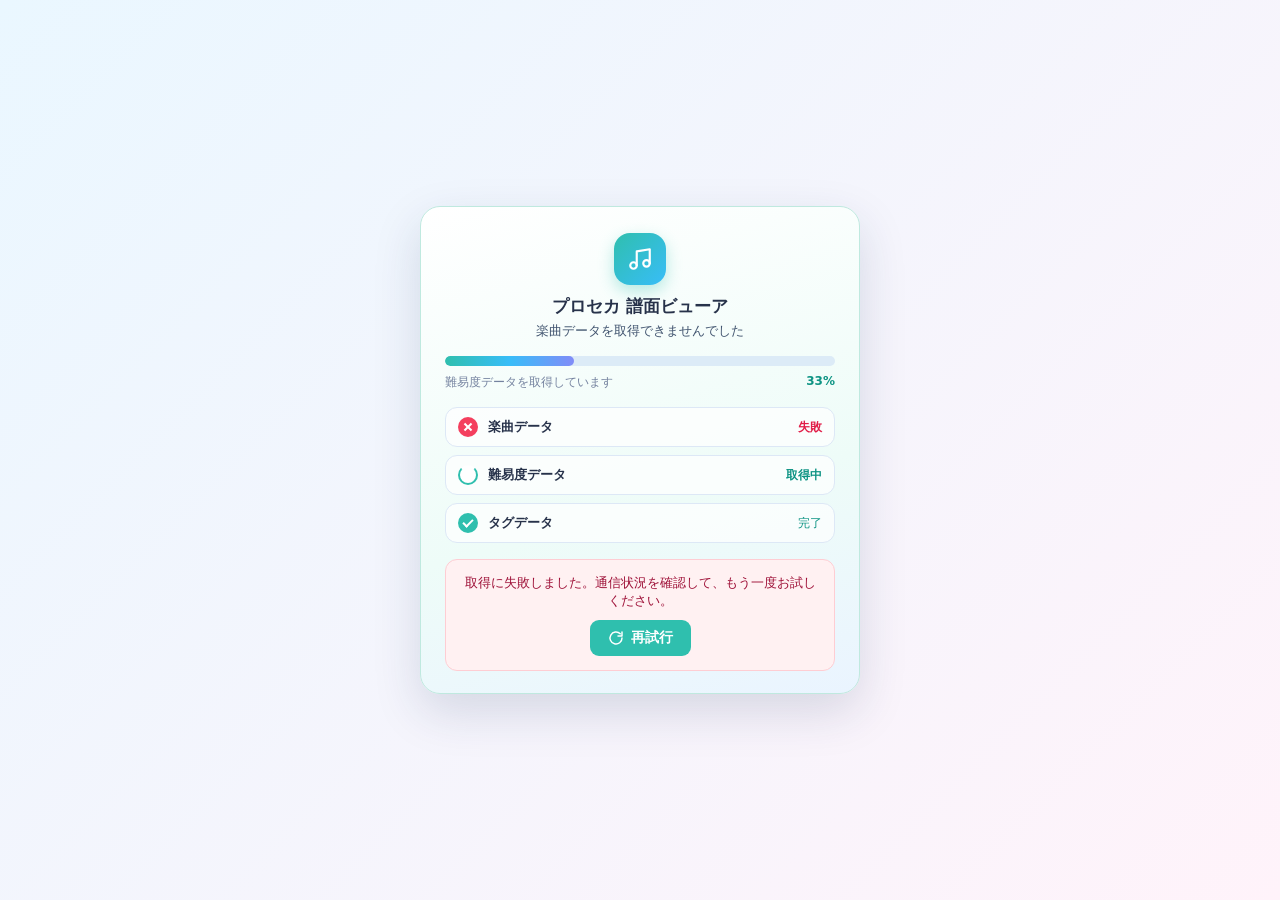
==== index.html @ 52a9a46f "自動計測に診断値表示と確認フェーズ連携・補正反転を追加" ====
<!DOCTYPE html>
<html lang="ja">
  <head>
    <meta charset="UTF-8" />
    <meta name="viewport" content="width=device-width, initial-scale=1.0" />
    <title>プロセカ 譜面ビューア</title>
    <style>
      :root{color-scheme:light;--ink:#27324a;--mut:#74829f;--acc:#2fbfae;--ln:#dde8f6;--bg2:#f4f8fd}
      *{box-sizing:border-box}[hidden]{display:none!important}
      body{margin:0;font:14px/1.5 system-ui,"Hiragino Sans","Noto Sans JP",Meiryo,sans-serif;color:var(--ink);background:linear-gradient(135deg,#eaf7ff,#fff3fa) fixed;min-height:100dvh}
      .top{position:sticky;top:0;z-index:20;display:flex;align-items:center;gap:10px;height:52px;padding:0 12px;background:#fff;border-bottom:3px solid var(--acc)}
      .top h1{font-size:17px;margin:0}
      button,.btn{cursor:pointer;border:0;border-radius:8px;padding:8px 14px;background:var(--acc);color:#fff;font:inherit;font-weight:700;text-decoration:none;display:inline-block}
      button.g,.btn.g{background:#e8f1fb;color:var(--ink)}
      :focus-visible{outline:3px solid #1b8f82;outline-offset:2px}
      #menu{width:40px;height:40px;padding:0;font-size:20px;display:inline-flex;align-items:center;justify-content:center}
      #navx{display:inline-flex;align-items:center;justify-content:center;padding:8px}
      #nav{position:fixed;inset:0 auto 0 0;z-index:40;width:240px;max-width:84vw;padding:10px;background:#fff;box-shadow:4px 0 24px #1a2f5a33;transform:translateX(-105%);transition:transform .2s}
      #nav.open{transform:none}
      #nav header{display:flex;justify-content:space-between;align-items:center;padding:2px 4px 10px;font-weight:700}
      #nav a{display:block;padding:12px 14px;border-radius:10px;color:var(--ink);text-decoration:none;font-weight:700}
      #nav a:hover{background:#eef6fb}#nav a[aria-current]{background:#e1f6f2;color:#13796d}
      #scrim{position:fixed;inset:0;z-index:35;background:#10203a55}
      @media(prefers-reduced-motion:reduce){#nav{transition:none}}
      main{max-width:1100px;margin:0 auto;padding:14px}
      .card{background:#fff;border:1px solid var(--ln);border-radius:12px;padding:14px;box-shadow:0 2px 8px #6aa0d014;margin-bottom:14px}
      h2{font-size:14px;margin:0 0 10px;color:#13796d}h3{margin:0 0 4px;font-size:17px}
      .mut,small{color:var(--mut);font-size:12px}
      input,select{width:100%;padding:8px 10px;border:1px solid var(--ln);border-radius:8px;font:inherit;background:#fbfdff;color:inherit}
      .hero{display:flex;gap:16px;flex-wrap:wrap}.hero>div,.info>div{min-width:0;flex:1 1 240px}
      .big{width:140px;height:140px;border-radius:14px;box-shadow:0 4px 14px #0003;flex:none;background:#eef}
      .jk{width:72px;height:72px;border-radius:10px;box-shadow:0 2px 8px #0002;flex:none;background:#eef}
      .info{display:flex;gap:12px;align-items:center}
      .dcs{display:flex;flex-wrap:wrap;gap:6px;margin:8px 0;align-items:center}
      .dc{display:inline-flex;gap:6px;align-items:baseline;border-radius:999px;padding:3px 12px;font-size:12px;font-weight:700;color:#fff;text-decoration:none}
      .dc small{color:#fffd}.dc.nt{background:#4b5b78}
      #stats{display:grid;grid-template-columns:repeat(3,1fr);gap:8px;margin-bottom:8px}
      #stats div{background:var(--bg2);border-radius:10px;padding:10px;text-align:center;color:var(--mut);font-size:12px}
      #stats b{display:block;font-size:19px;color:var(--ink)}
      #recent{display:grid;grid-template-columns:repeat(auto-fill,minmax(96px,1fr));gap:10px}
      .rc{display:flex;flex-direction:column;gap:2px;text-decoration:none;color:inherit}
      .rc img{width:100%;aspect-ratio:1;border-radius:10px;object-fit:cover;background:#eef}
      .rc b{font-size:12px;line-height:1.3;overflow:hidden;display:-webkit-box;-webkit-line-clamp:2;-webkit-box-orient:vertical}
      #s-list{display:flex;flex-direction:column;height:calc(100dvh - 52px - 28px);min-height:440px}
      .tb{display:grid;gap:8px;margin-bottom:6px}.tbr{display:flex;flex-wrap:nowrap;gap:6px;min-width:0}.tbr select{flex:1 1 0;min-width:0;padding:8px 6px;text-overflow:ellipsis}.tbr #unit{flex-grow:1.6}.tbr button{flex:none;white-space:nowrap;padding:8px 10px}@media(max-width:420px){.tbr{gap:4px}.tbr select,.tbr button{font-size:12px}.tbr select{padding:8px 3px 8px 6px}.tbr button{padding:8px 7px}.tbr #unit{flex-grow:1.25}}
      #list{position:relative;flex:1;min-height:0;overflow:auto;background:#fff;border:1px solid var(--ln);border-radius:12px}
      .it{position:absolute;left:0;right:0;height:68px;display:flex;gap:10px;align-items:center;padding:8px 10px;border-bottom:1px solid var(--ln);text-decoration:none;color:inherit}
      .it:hover{background:#e9f8f5}.it img{width:50px;height:50px;border-radius:8px;flex:none;background:#eef}
      .it span{min-width:0;flex:1}.it b,.it small{display:block;white-space:nowrap;overflow:hidden;text-overflow:ellipsis}
      .lb{font-style:normal;color:#fff;font-weight:700;border-radius:999px;padding:2px 10px;font-size:12px;flex:none}
      .pad{padding:16px}#vsp{position:relative}
      #dlist{display:grid;grid-template-columns:repeat(auto-fill,minmax(150px,1fr));gap:10px}
      .dbtn{display:flex;flex-direction:column;border-radius:12px;padding:12px 14px;color:#fff;text-decoration:none;background:var(--c)}
      .dbtn b{font-size:15px}.dbtn span{font-size:26px;font-weight:800;line-height:1.2}.dbtn small{color:#fffd}
      .cbar{display:flex;flex-wrap:wrap;gap:8px 12px;align-items:center;margin:10px 0}
      #s-chart{display:flex;flex-direction:column;height:calc(100dvh - 80px);min-height:560px}#s-chart>.card{flex:none}#s-chart>#bk{align-self:flex-start;flex:none}#chart{flex:1;min-height:260px;overflow:auto;background:#111827;border-radius:12px;color:#c4d2e4}
      .msg{padding:30px}#chart img.sv{display:block;height:auto}
      #p-settings h2{font-size:16px;margin:0 0 14px}
      #p-settings h3{font-size:13px;margin:20px 0 14px;padding-bottom:6px;border-bottom:1px solid var(--ln)}
      #p-settings h2+h3,#p-settings .psg h3{margin-top:0}
      #p-settings p.mut{margin:8px 0 0}
      .fld{margin-bottom:12px;padding:12px;background:#f8fbff;border:1.5px solid #b9d2ee;border-radius:12px;box-shadow:0 1px 4px #6aa0d014}.fld label{display:flex;justify-content:space-between;align-items:center;gap:12px;font-weight:700;margin-bottom:6px}
      #p-settings .fld:not(.sw)>label{padding-bottom:8px;margin-bottom:10px;border-bottom:1px solid #d7e5f4}
      .fld label b{flex:none;min-width:3.6em;padding:1px 10px;border-radius:999px;background:var(--bg2);color:#13796d;text-align:center;font-variant-numeric:tabular-nums;white-space:nowrap}
      .fld input[type=range]{-webkit-appearance:none;appearance:none;padding:0;height:26px;border:0;background:transparent;--p:50%}
      .fld input[type=range]::-webkit-slider-runnable-track{height:6px;border-radius:3px;background:linear-gradient(90deg,var(--acc) var(--p),var(--ln) var(--p))}
      .fld input[type=range]::-moz-range-track{height:6px;border-radius:3px;background:var(--ln)}
      .fld input[type=range]::-moz-range-progress{height:6px;border-radius:3px;background:var(--acc)}
      .fld input[type=range]::-webkit-slider-thumb{-webkit-appearance:none;width:20px;height:20px;margin-top:-7px;border-radius:50%;background:var(--acc);border:2px solid #fff;box-shadow:0 1px 4px #0004}
      .fld input[type=range]::-moz-range-thumb{width:16px;height:16px;border-radius:50%;background:var(--acc);border:2px solid #fff;box-shadow:0 1px 4px #0004}
      .fld .mut{margin-top:4px}
      .tag{margin-left:8px;padding:1px 8px;border-radius:999px;background:#e1f6f2;color:#13796d;font-size:11px;font-style:normal;font-weight:700;white-space:nowrap}
      .fld.sw{padding:12px;background:#eef6fd;border-radius:12px}.fld.sw label{margin:0;cursor:pointer}
      .fld input[type=checkbox]{appearance:none;-webkit-appearance:none;flex:none;position:relative;width:44px;height:26px;margin:0;padding:0;border:0;border-radius:999px;background:#c3d0e4;cursor:pointer;transition:background .15s}
      .fld input[type=checkbox]::after{content:"";position:absolute;top:3px;left:3px;width:20px;height:20px;border-radius:50%;background:#fff;box-shadow:0 1px 3px #0003;transition:transform .15s}
      .fld input[type=checkbox]:checked{background:var(--acc)}.fld input[type=checkbox]:checked::after{transform:translateX(18px)}
      @media(prefers-reduced-motion:reduce){.fld input[type=checkbox],.fld input[type=checkbox]::after{transition:none}}
      #pv{overflow:auto;max-height:68vh;background:#111827;border-radius:10px}
      #pv svg{display:block;margin:0 auto;max-width:100%;height:auto}
      .psg{display:grid;grid-template-columns:repeat(auto-fit,minmax(min(100%,320px),1fr));gap:4px 28px;align-items:start}
      .psg>div{min-width:0}
      #st{position:fixed;left:50%;bottom:14px;transform:translateX(-50%);z-index:50;max-width:92vw;background:#27324aee;color:#fff;border-radius:10px;padding:8px 14px;font-size:12px}
            .lg{display:grid;grid-template-columns:repeat(auto-fill,minmax(min(100%,232px),1fr));gap:8px}
            .lgp{display:grid;grid-template-columns:repeat(auto-fit,minmax(96px,1fr));gap:4px 6px;padding:6px 8px;background:#f4f8fd;border:1px solid var(--ln);border-radius:10px}
            .lgc{display:flex;flex-direction:column;align-items:center;gap:3px;min-width:0;text-align:center}
            .lgv{display:flex;align-items:center;justify-content:center;width:64px;height:52px;flex:none}
            .lgv svg{display:block;overflow:visible}
            .lgn{font-size:10px;line-height:1.3;color:var(--ink);word-break:keep-all;overflow-wrap:anywhere}
      .msg:has(>.pgs){display:grid;place-items:center;min-height:100%;background:radial-gradient(60% 50% at 50% 45%,#2fbfae1f,transparent 70%)}
      .pgs{--v:0%;width:min(100%,430px);padding:22px 22px 18px;border-radius:20px;text-align:left;color:#27324a;background:linear-gradient(165deg,#ffffff,#eefcf8 55%,#eaf4ff);border:1px solid #bfe9df;box-shadow:0 18px 48px #1a2f5a26,inset 0 1px 0 #fff}
      .pgh{display:flex;align-items:flex-end;justify-content:space-between;gap:12px;margin-bottom:12px}
      .pgp{font-size:38px;font-weight:800;line-height:1;letter-spacing:-.02em;font-variant-numeric:tabular-nums;color:#27324a}.pgp small{margin-left:2px;font-size:15px;color:#0e9484}
      .pgn{padding:3px 11px;border-radius:999px;background:#d9f7ef;color:#0b6e60;font-size:12px;font-weight:700;white-space:nowrap}
      .pgb{position:relative;height:10px;border-radius:99px;background:#dcebf7;overflow:hidden}
      .pgb i{position:absolute;inset:0 auto 0 0;width:var(--v);border-radius:inherit;overflow:hidden;background:linear-gradient(90deg,#2fbfae,#38bdf8 55%,#818cf8);transition:width .7s cubic-bezier(.22,1,.36,1)}
      .pgb i::after{content:"";position:absolute;inset:0;background:linear-gradient(100deg,transparent 30%,#ffffff80 50%,transparent 70%);transform:translateX(-100%);animation:pgsh 1.6s ease-in-out infinite}
      .pgs ol{display:grid;grid-template-columns:repeat(4,1fr);margin:18px 0 0;padding:0;list-style:none}
      .pgs li{position:relative;display:flex;flex-direction:column;align-items:center;gap:6px;font-size:11px;color:#8aa0bd;transition:color .3s;text-align:center}
      .pgs li::before{content:"";position:absolute;top:9px;right:50%;width:100%;height:2px;background:#d5e5f5;transition:background .4s}.pgs li:first-child::before{display:none}
      .pgs li span{position:relative;z-index:1;width:20px;height:20px;border-radius:50%;background:#fff;border:2px solid #c3d6ec;transition:background .3s,border-color .3s}
      .pgs li.ok{color:#0b6e60}.pgs li.ok::before,.pgs li.on::before{background:#2fbfae}.pgs li.ok span{background:#2fbfae;border-color:#2fbfae}
      .pgs li.ok span::after{content:"";position:absolute;left:5px;top:2px;width:4px;height:8px;border:solid #fff;border-width:0 2px 2px 0;transform:rotate(45deg)}
      .pgs li.on{color:#27324a;font-weight:700}.pgs li.on span{border-color:#2fbfae;border-top-color:transparent;animation:pgspin .8s linear infinite}
      .pgs li.ng{color:#e11d48;font-weight:700}.pgs li.ng span{border-color:#f43f5e;background:#f43f5e;animation:none}
      .pgs li.ng span::after{content:"";position:absolute;left:7px;top:3px;width:2px;height:10px;background:#fff;transform:rotate(45deg)}
      .pgs li.ng span::before{content:"";position:absolute;left:7px;top:3px;width:2px;height:10px;background:#fff;transform:rotate(-45deg)}
      .pgt{margin:14px 0 0;min-height:2.9em;font-size:13px;line-height:1.5;color:#41546f}
      .pgfoot{display:flex;justify-content:space-between;gap:10px;margin-top:6px;font-size:11px;color:#74829f;font-variant-numeric:tabular-nums}
      .pgr{display:flex;gap:8px;margin-top:12px}
      .pgr button{display:inline-flex;align-items:center;gap:7px}
      .pgs.err{border-color:#fecdd3;background:linear-gradient(165deg,#ffffff,#fff1f2 60%,#ffe4e6)}
      .pgs.err .pgn{background:#ffe4e6;color:#9f1239}
      .pgs.err .pgb i{background:linear-gradient(90deg,#fb7185,#f43f5e)}
      @keyframes pgsh{to{transform:translateX(100%)}}@keyframes pgspin{to{transform:rotate(360deg)}}
      @media(prefers-reduced-motion:reduce){.pgb i,.pgs li,.pgs li span,.pgs li::before{transition:none}.pgb i::after,.pgs li.on span{animation:none}}
      .kc-t .fld{margin-bottom:8px}
      .kc-act{display:flex;flex-wrap:wrap;gap:8px;margin:4px 0 0}
      button.kc-danger{background:#fde8ee;color:#b0213f}
      .kc-box{margin:14px 0 0;padding:14px;border:1px solid var(--ln);border-radius:12px;background:var(--bg2)}
      .kc-hd{display:flex;justify-content:space-between;align-items:flex-end;gap:12px;margin-bottom:10px}
      .kc-pc{font-size:32px;font-weight:800;line-height:1;font-variant-numeric:tabular-nums;color:#13796d}.kc-pc small{font-size:14px;color:var(--mut)}
      .kc-tx{font-size:12px;color:var(--mut);overflow-wrap:anywhere}
      .kc-bar{--v:0%;position:relative;height:10px;border-radius:99px;background:var(--ln);overflow:hidden}
      .kc-bar i{position:absolute;inset:0 auto 0 0;width:var(--v);border-radius:inherit;background:linear-gradient(90deg,var(--acc),#5eead4);transition:width .25s;overflow:hidden}
      .kc-bar.run i::after{content:"";position:absolute;inset:0;background:linear-gradient(100deg,transparent 30%,#fffa 50%,transparent 70%);transform:translateX(-100%);animation:kcsh 1.4s ease-in-out infinite}
      .kc-bar.del i{background:linear-gradient(90deg,#ec4264,#f59bb0)}
      .kc-rows{display:grid;gap:8px;margin:14px 0 8px}
      .kc-row{display:grid;grid-template-columns:8em 1fr 9em;gap:10px;align-items:center;font-size:12px}
      .kc-row .kc-bar{height:6px}.kc-row b{font-variant-numeric:tabular-nums;text-align:right;font-weight:700}
      .kc-us{display:flex;height:12px;border-radius:99px;overflow:hidden;background:var(--ln);margin:10px 0 12px}.kc-us i{display:block;height:100%}
      .kc-dot{display:inline-block;width:10px;height:10px;border-radius:50%;margin-right:6px}
      #kcSk{margin-top:8px;font-size:12px}#kcSk ul{margin:6px 0 0;padding-left:18px;max-height:160px;overflow:auto}
      .kc-top{position:fixed;top:52px;left:0;right:0;z-index:21;height:3px;pointer-events:none;background:#2fbfae26}.kc-top i{display:block;height:100%;width:var(--v,0%);background:linear-gradient(90deg,var(--acc),#8ab4ff);transition:width .25s}.kc-top.del i{background:#ec4264}
      @keyframes kcsh{to{transform:translateX(100%)}}
      @media(prefers-reduced-motion:reduce){.kc-bar i,.kc-top i{transition:none}.kc-bar.run i::after{animation:none}}
      @media(max-width:480px){.kc-row{grid-template-columns:6.5em 1fr 7.5em}}
    </style>
  </head>
  <body>
    <div id="ldOv" role="status" aria-label="読み込み中">
      <div class="ldCard">
        <div class="ldIco" aria-hidden="true"><svg viewBox="0 0 24 24" width="26" height="26" fill="none" stroke="currentColor" stroke-width="2" stroke-linecap="round" stroke-linejoin="round"><path d="M9 18V5l12-2v13"/><circle cx="6" cy="18" r="3"/><circle cx="18" cy="16" r="3"/></svg></div>
        <div class="ldTitle">プロセカ 譜面ビューア</div>
        <div class="ldMsg">楽曲データを読み込んでいます</div>
        <div class="ldBarWrap"><i id="ldBar"></i></div>
        <div class="ldSub"><span id="ldLab">準備しています</span><span id="ldPct">0%</span></div>
        <ul class="ldSteps">
          <li data-k="楽曲データ"><span class="ldSt" aria-hidden="true"></span><span class="ldNm">楽曲データ</span><span class="ldTx">待機中</span></li>
          <li data-k="難易度データ"><span class="ldSt" aria-hidden="true"></span><span class="ldNm">難易度データ</span><span class="ldTx">待機中</span></li>
          <li data-k="タグデータ"><span class="ldSt" aria-hidden="true"></span><span class="ldNm">タグデータ</span><span class="ldTx">待機中</span></li>
        </ul>
        <div class="ldErr" id="ldErr" hidden>
          <p class="ldErrTx">取得に失敗しました。通信状況を確認して、もう一度お試しください。</p>
          <button id="ldRetry" type="button"><svg viewBox="0 0 24 24" width="16" height="16" fill="none" stroke="currentColor" stroke-width="2.2" stroke-linecap="round" stroke-linejoin="round" aria-hidden="true"><path d="M21 12a9 9 0 1 1-2.64-6.36"/><path d="M21 3v6h-6"/></svg>再試行</button>
        </div>
      </div>
    </div>
    <style>
      #ldOv{position:fixed;inset:0;z-index:300;background:linear-gradient(135deg,#eaf7ff,#fff3fa);color:#27324a;display:flex;align-items:center;justify-content:center;font:14px system-ui,"Hiragino Sans","Noto Sans JP",sans-serif;padding:16px}
      #ldOv[hidden]{display:none}
      #ldOv .ldCard{width:min(440px,94vw);background:linear-gradient(165deg,#ffffff,#eefcf8 60%,#eaf4ff);border:1px solid #bfe9df;border-radius:20px;box-shadow:0 18px 48px #1a2f5a26;padding:26px 24px 22px;text-align:center}
      #ldOv .ldIco{width:52px;height:52px;margin:0 auto 10px;border-radius:16px;background:linear-gradient(135deg,#2fbfae,#38bdf8);color:#fff;display:flex;align-items:center;justify-content:center;box-shadow:0 6px 16px #2fbfae55}
      #ldOv .ldTitle{font-size:17px;font-weight:800;margin-bottom:4px}
      #ldOv .ldMsg{font-size:13px;color:#41546f;margin-bottom:16px}
      #ldOv .ldBarWrap{height:10px;border-radius:999px;background:#dcebf7;overflow:hidden}
      #ldOv .ldBarWrap i{display:block;height:100%;width:0%;border-radius:999px;background:linear-gradient(90deg,#2fbfae,#38bdf8,#818cf8);transition:width .35s ease}
      #ldOv .ldSub{display:flex;justify-content:space-between;gap:10px;margin-top:8px;font-size:12px;color:#74829f;font-variant-numeric:tabular-nums}
      #ldOv .ldSub #ldPct{font-weight:800;color:#0e9484}
      #ldOv .ldSteps{list-style:none;margin:16px 0 0;padding:0;text-align:left;display:grid;gap:8px}
      #ldOv .ldSteps li{display:flex;align-items:center;gap:10px;padding:9px 12px;border:1px solid #dde8f6;border-radius:12px;background:#ffffffb3;font-size:13px}
      #ldOv .ldSt{flex:none;width:20px;height:20px;border-radius:50%;border:2px solid #c3d6ec;background:#fff;position:relative}
      #ldOv li.on .ldSt{border-color:#2fbfae;border-top-color:transparent;animation:ldSpin .8s linear infinite}
      #ldOv li.ok .ldSt{border-color:#2fbfae;background:#2fbfae}
      #ldOv li.ok .ldSt::after{content:"";position:absolute;left:5px;top:2px;width:4px;height:8px;border:solid #fff;border-width:0 2px 2px 0;transform:rotate(45deg)}
      #ldOv li.ng .ldSt{border-color:#f43f5e;background:#f43f5e}
      #ldOv li.ng .ldSt::after{content:"";position:absolute;left:7px;top:3px;width:2px;height:10px;background:#fff;transform:rotate(45deg)}
      #ldOv li.ng .ldSt::before{content:"";position:absolute;left:7px;top:3px;width:2px;height:10px;background:#fff;transform:rotate(-45deg)}
      #ldOv .ldNm{font-weight:700}
      #ldOv .ldTx{margin-left:auto;font-size:12px;color:#74829f;white-space:nowrap}
      #ldOv li.on .ldTx{color:#0e9484;font-weight:700}
      #ldOv li.ok .ldTx{color:#0e9484}
      #ldOv li.ng .ldTx{color:#e11d48;font-weight:700}
      #ldOv .ldErr{margin-top:16px;padding:14px;border:1px solid #fecdd3;border-radius:12px;background:#fff1f2}
      #ldOv .ldErrTx{margin:0 0 10px;font-size:13px;color:#9f1239}
      #ldOv #ldRetry{display:inline-flex;align-items:center;gap:7px;border:0;border-radius:9px;padding:9px 18px;background:#2fbfae;color:#fff;font:inherit;font-weight:800;cursor:pointer}
      #ldOv #ldRetry:hover{filter:brightness(1.07)}
      @keyframes ldSpin{to{transform:rotate(360deg)}}
      @media(prefers-reduced-motion:reduce){#ldOv li.on .ldSt{animation:none}#ldOv .ldBarWrap i{transition:none}}
      body.ld main,body.ld header.top,body.ld #nav,body.ld #scrim{visibility:hidden}
    </style>
    <script>
      document.body.classList.add('ld');
      window.__ldN=0;window.__ldT=3;
      window.__ldRow=function(k){var li=document.querySelector('#ldOv .ldSteps li[data-k="'+k+'"]');return li};
      window.__ldSet=function(k,cls,tx){var li=window.__ldRow(k);if(!li)return;li.className=cls;var t=li.querySelector('.ldTx');if(t)t.textContent=tx};
      window.__ldStep=function(lab){window.__ldN=Math.min(window.__ldT,window.__ldN+1);var p=Math.round(window.__ldN/window.__ldT*100);var b=document.getElementById('ldBar'),t=document.getElementById('ldPct'),l=document.getElementById('ldLab');if(t){var from=window.__ldDP||0;if(window.__ldAF)cancelAnimationFrame(window.__ldAF);var t0=performance.now();var animLd=function(now){var k=Math.min(1,(now-t0)/550),v=Math.round(from+(p-from)*(1-Math.pow(1-k,3)));window.__ldDP=v;if(b)b.style.width=v+'%';t.textContent=v+'%';if(k<1)window.__ldAF=requestAnimationFrame(animLd)};window.__ldAF=requestAnimationFrame(animLd);}if(lab){window.__ldSet(lab,'ok','完了');if(l)l.textContent=lab+'を取得しました'}var ks=['楽曲データ','難易度データ','タグデータ'];for(var i=0;i<ks.length;i++){var li=window.__ldRow(ks[i]);if(li&&!li.className){window.__ldSet(ks[i],'on','取得中');if(l)l.textContent=ks[i]+'を取得しています';break}}};
      window.__ldDone=function(){var o=document.getElementById('ldOv');if(o)o.hidden=true;document.body.classList.remove('ld');};
      window.__ldFail=function(){var ks=['楽曲データ','難易度データ','タグデータ'];for(var i=0;i<ks.length;i++){var li=window.__ldRow(ks[i]);if(li&&li.className==='on')window.__ldSet(ks[i],'ng','失敗');else if(li&&!li.className)window.__ldSet(ks[i],'','未取得')}var l=document.getElementById('ldLab');if(l)l.textContent='取得に失敗しました';var m=document.querySelector('#ldOv .ldMsg');if(m)m.textContent='楽曲データを取得できませんでした';var e=document.getElementById('ldErr');if(e)e.hidden=false;var r=document.getElementById('ldRetry');if(r)r.onclick=function(){location.reload()};};
      window.__ldSet('楽曲データ','on','取得中');
    </script>
    <header class="top">
      <button id="menu" aria-label="メニューを開く" aria-expanded="false" aria-controls="nav"><svg viewBox="0 0 24 24" width="22" height="22" fill="none" stroke="currentColor" stroke-width="2.4" stroke-linecap="round" aria-hidden="true"><path d="M4 7h16"/><path d="M4 12h16"/><path d="M4 17h16"/></svg></button>
      <h1 id="ttl">ホーム</h1>
    </header>
    <div id="scrim" hidden=""></div>
    <div id="kcTop" class="kc-top" hidden><i></i></div>
    <nav id="nav" aria-label="メインメニュー" inert="">
      <header>
        <span style="display:inline-flex;align-items:center;gap:7px"><svg viewBox="0 0 24 24" width="18" height="18" fill="none" stroke="#2fbfae" stroke-width="2" stroke-linecap="round" stroke-linejoin="round" aria-hidden="true"><path d="M9 18V5l12-2v13"/><circle cx="6" cy="18" r="3"/><circle cx="18" cy="16" r="3"/></svg>プロセカ 譜面ビューア</span>
        <button id="navx" class="g" aria-label="メニューを閉じる"><svg viewBox="0 0 24 24" width="18" height="18" fill="none" stroke="currentColor" stroke-width="2.4" stroke-linecap="round" aria-hidden="true"><path d="M6 6l12 12"/><path d="M18 6L6 18"/></svg></button>
      </header>
      <a href="#home" data-p="home">ホーム</a>
      <a href="#songs" data-p="songs">曲を探す</a>
      <a href="#settings" data-p="settings">設定</a>
    </nav>
    <main>
      <section id="p-home" class="pg">
        <div class="card">
          <h2>最新の曲</h2>
          <div class="hero" id="latest"><span class="mut">楽曲データを読み込み中…</span></div>
        </div>
        <div class="card">
          <h2>新着曲</h2>
          <div id="recent"></div>
        </div>
        <div class="card">
          <h2>ノーツの見た目</h2>
          <div id="legend"></div>
        </div>
        <div class="card">
          <h2>データ概要</h2>
          <div id="stats"></div>
          <p class="mut" style="margin:0">
            楽曲・譜面データは公開データ（sekai-master-db-diff /
            sekai.best）から取得します。ノーツ間隔や透明度、譜面再生の速度や音量などは「設定」で変更できます。
          </p>
        </div>
      </section>
      <section id="p-songs" class="pg" hidden="">
        <div id="s-list">
          <div class="tb">
            <input
              id="q"
              type="search"
              placeholder="曲名・作詞・作曲・編曲・ID で検索"
              aria-label="曲を検索"
              style="grid-column:1/-1"
            />
            <div class="tbr">
              <select id="unit" aria-label="ユニット"></select>
              <select id="sort" aria-label="並び替え">
                <option value="date">公開日時順</option>
                <option value="level">レベル順</option>
              </select>
              <select id="dsel" aria-label="レベル順の難易度" hidden=""></select>
              <button id="ord" class="g"></button>
            </div>
          </div>
          <div class="mut" id="cnt" style="margin-bottom:4px"></div>
          <div id="list" tabindex="0" aria-label="曲の一覧">
            <p id="vmsg" class="mut pad">楽曲データを読み込み中…</p>
            <div id="vsp"></div>
          </div>
        </div>
        <div id="s-diff" hidden="">
          <a class="btn g" href="#songs">‹ 曲を探すに戻る</a>
          <div class="card" style="margin-top:12px"><div class="hero" id="dinfo"></div></div>
          <div class="card">
            <h2>難易度を選ぶ</h2>
            <div id="dlist"></div>
          </div>
        </div>
        <div id="s-chart" hidden="">
          <a class="btn g" id="bk" href="#songs">‹ 難易度選択に戻る</a>
          <div class="card" style="margin-top:12px">
            <div class="info" id="cinfo"></div>
            <div class="cbar">
              <button id="goR">拡大表示</button>
              <button id="goP">譜面再生</button>
              <button id="dlSvg" class="g">SVGで保存</button>
              <button id="dlPng" class="g">PNGで保存</button>
            </div>
          </div>
          <div id="chart"></div>
        </div>
      </section>
      <section id="p-settings" class="pg" hidden="">
        <div class="card">
          <h2>表示の設定</h2>
          <div class="psg">
            <div>
              <h3>譜面の並べ方</h3>
              <div class="fld">
                <label for="zm">
                  <span>ノーツ間隔（px/拍）</span>
                  <b id="zv"></b>
                </label>
                <input id="zm" type="range" min="16" max="400" />
              </div>
              <div class="fld">
                <label for="bpc"><span>1行あたりの小節数</span></label>
                <select id="bpc"></select>
                <div class="mut" id="bpn"></div>
              </div>
            </div>
            <div>
              <h3>ノーツの見た目</h3>
              <div class="fld">
                <label for="slOpacity">
                  <span>
                    スライドノーツの透明度
                    <em class="tag">再生にも反映</em>
                  </span>
                  <b id="slv"></b>
                </label>
                <input id="slOpacity" type="range" min="0" max="100" />
              </div>
              <div class="fld">
                <label for="gdOpacity">
                  <span>
                    ガイドノーツの透明度
                    <em class="tag">再生にも反映</em>
                  </span>
                  <b id="gdv"></b>
                </label>
                <input id="gdOpacity" type="range" min="0" max="100" />
              </div>
              <div class="fld sw">
                <label>
                  <span>
                    ミラー（左右反転）
                    <em class="tag">再生にも反映</em>
                  </span>
                  <input id="mirror" type="checkbox" />
                </label>
              </div>
            </div>
          </div>
          <button id="rst" class="g">初期設定に戻す</button>
          <p class="mut">
            変更は自動で保存され、譜面・拡大表示・譜面再生に反映されます。拡大表示や再生画面で変えた内容も、ここに反映されます。
          </p>
        </div>
        <div class="card">
          <h2>プレビュー（スライドノーツ・ガイドノーツ）</h2>
          <div id="pv"></div>
          <p class="mut">
            実際の譜面と同じ描画です。ノーツ間隔や小節数の設定にかかわらず、最小のノーツ間隔で1小節だけ表示します。透明度・ミラーの変更はすぐに反映されます。
          </p>
        </div>
        <div class="card pset">
          <h2>譜面再生の設定</h2>
          <div class="psg">
            <div>
              <h3>再生と音声</h3>
              <div class="fld">
                <label for="plRate">
                  <span>再生速度</span>
                  <b id="plRateV"></b>
                </label>
                <input id="plRate" type="range" min="0.25" max="1" step="0.01" />
              </div>
              <div class="fld">
                <label for="plRk"><span>再生速度を変えたとき</span></label>
                <select id="plRk">
                  <option value="all">全体が変化（ノーツ速度も変わる）</option>
                  <option value="keep">ノーツ速度はそのまま</option>
                </select>
              </div>
              <div class="fld">
                <label for="plDv"><span>デフォルトボーカル</span></label>
                <select id="plDv">
                  <option value="sekai">セカイバージョン</option>
                  <option value="virtual_singer">バーチャルシンガーバージョン</option>
                </select>
                <div class="mut">
                  譜面再生を開いたときに選ばれるボーカルです。選んだバージョンがない曲では、もう一方のバージョンを使います。
                </div>
              </div>
              <div class="fld">
                <label for="plVol">
                  <span>音量</span>
                  <b id="plVolV"></b>
                </label>
                <input id="plVol" type="range" min="0" max="100" />
              </div>
              <div class="fld">
                <label for="plAo">
                  <span>音源のタイミング補正</span>
                  <b id="plAoV"></b>
                </label>
                <input id="plAo" type="range" min="-3" max="3" step="0.01" />
                <div class="mut">＋で音が早く、−で遅くなります</div>
              </div>
            </div>
            <div>
              <h3>ノーツの見え方</h3>
              <div class="fld">
                <label for="plSpd">
                  <span>ノーツ速度</span>
                  <b id="plSpdV"></b>
                </label>
                <input id="plSpd" type="range" min="1" max="12" step="0.01" />
              </div>
              <div class="fld">
                <label for="plAp">
                  <span>ノーツ表示開始位置（レーン奥から）</span>
                  <b id="plApV"></b>
                </label>
                <input id="plAp" type="range" min="0" max="100" step="1" />
                <div class="mut">
                  画面上のレーンの縦方向で、奥から何%の位置からノーツを表示するかを指定します（0%＝最奥から表示、30%＝奥から30%の位置から表示）。3D上の距離の割合ではなく、画面に映るレーンの長さに対する割合です。
                </div>
              </div>
              <div class="fld sw">
                <label>
                  <span>ソフランなし（速度変化を無効にする）</span>
                  <input id="plSf" type="checkbox" />
                </label>
              </div>
            </div>
          </div>
          <button id="plRst" class="g">再生設定を初期設定に戻す</button>
          <p class="mut">変更は自動で保存され、次に開く譜面再生から反映されます（再生画面の「表示設定」と共通）。</p>
          <p class="mut">スライド／ガイドノーツの透明度とミラーは、上の「表示の設定」で変更します。</p>
          <p class="mut">
            再生画面でボーカルを切り替えても、その譜面を開いている間だけの変更です（デフォルトボーカルは変わりません）。
          </p>
        </div>
        <div class="card" id="kc">
          <h2>オフライン用キャッシュ</h2>
          <div class="psg">
            <div class="kc-t">
              <h3>保存するデータ</h3>
              <div class="fld sw"><label><span>ジャケット画像</span><input id="kcC-jacket" type="checkbox" /></label></div>
              <div class="fld sw"><label><span>譜面データ</span><input id="kcC-chart" type="checkbox" /></label></div>
              <div class="fld sw"><label><span>音源</span><input id="kcC-audio" type="checkbox" /></label></div>
              <p class="mut">音源は1曲あたりの容量が大きく、全曲を保存すると数GBになることがあります。10〜15秒以上データが届かない項目はタイムアウトとしてスキップし、残りの保存を続けます。</p>
            </div>
            <div class="kc-t">
              <h3>自動更新</h3>
              <div class="fld sw"><label><span>新しい曲を自動で保存</span><input id="kcAuto" type="checkbox" /></label></div>
              <p class="mut">オンにすると、ページを開いたときに新しく公開された曲を、左で選んだデータの分だけ自動で保存します。オンにする前から公開されていた曲は「一括保存」で保存してください。</p>
            </div>
          </div>
          <div class="kc-act">
            <button id="kcGo">未保存のデータを一括保存</button>
            <button id="kcStop" class="g" hidden>中止</button>
            <button id="kcRetry" class="g" hidden>スキップした項目を再試行</button>
            <button id="kcDel" class="kc-danger">キャッシュを完全削除</button>
          </div>
          <div class="kc-box" id="kcP" hidden>
            <div class="kc-hd">
              <div class="kc-pc"><span id="kcPc">0</span><small>%</small></div>
              <div class="kc-tx" id="kcTx" style="text-align:right"></div>
            </div>
            <div class="kc-bar run" id="kcBar" role="progressbar" aria-label="全体の進捗" aria-valuemin="0" aria-valuemax="100" aria-valuenow="0"><i></i></div>
            <div class="kc-rows" id="kcCats"></div>
            <div class="kc-tx" id="kcCur"></div>
            <details id="kcSk" hidden><summary></summary><ul></ul></details>
          </div>
          <div class="kc-box">
            <h3 style="margin-bottom:6px">使用容量</h3>
            <div id="kcUb"><span class="mut">計算中…</span></div>
          </div>
          <p class="mut" id="kcMsg" role="status"></p>
        </div>
      </section>
    </main>
    <div id="st" role="status" hidden=""></div>
    <script>
            'use strict';
            const $=s=>document.querySelector(s),esc=s=>String(s).replace(/[&<>"]/g,c=>({'&':'&amp;','<':'&lt;','>':'&gt;','"':'&quot;'}[c]));
            const MASTER='https://sekai-world.github.io/sekai-master-db-diff/',DIFFS=['easy','normal','hard','expert','master','append'];
            const DCOL={easy:'#4fc95b',normal:'#34a9ee',hard:'#f09a1a',expert:'#ec4264',master:'#a94fe0',append:'#ee6fbd'};
            const pad=(n,l)=>String(n).padStart(l,'0');
            const jacket=m=>{const a=m.assetbundleName||'jacket_s_'+pad(m.id,3);return`https://storage.sekai.best/sekai-jp-assets/music/jacket/${a}/${a}.webp`};
            /* ---------- Chart source resolution ----------
               sekai-music-charts は完成SVGを配信し、元データは _01_rip/*.txt。
               _01 のasset3配信も旧ミラーとして順に試す。
            */
            const id4=i=>pad(i,4);
            const susGroups=(id,d)=>[
              [`https://storage.sekai.best/sekai-jp-assets/music/music_score/${id4(id)}_01_rip/${d}.txt`],
              [
                `https://storage.sekai.best/sekai-jp-assets/music/music_score/${id4(id)}_01_rip/${d}.sus`,
                `https://storage.sekai.best/sekai-jp-assets/music/music_score/${id4(id)}_01/${d}.txt`,
                `https://storage.sekai.best/sekai-jp-assets/music/music_score/${id4(id)}_01/${d}.sus`,
                `https://asset3.pjsekai.moe/music/music_score/${id4(id)}_01/${d}.txt`,
                `https://asset3.pjsekai.moe/music/music_score/${id4(id)}_01/${d}.sus`,
                `https://asset3.pjsekai.moe/music/music_score/${id4(id)}_01/${d}`
              ]
            ];
            const susURLs=(id,d)=>susGroups(id,d).flat();
            const svgURLs=(id,d)=>[
              `https://storage.sekai.best/sekai-music-charts/jp/${id4(id)}/${d}.svg`,
              `https://asset3.pjsekai.moe/music/music_score/${id4(id)}_01/${d}.svg`
            ];
            const svgURL=(id,d)=>svgURLs(id,d)[0];
            const isSVG=u=>/\.svg(?:[?#].*)?$/i.test(u);
            const stripBOM=t=>String(t??'').replace(/^\uFEFF/,'');
            const isSUS=t=>{
              const x=stripBOM(t).replace(/\r/g,'');
              return !/^\s*</.test(x)&&/^#(?:BPM[0-9A-Z]{2}|\d{3}(?:02|08|1[0-9A-Z]|3[0-9A-Z]{2}|5[0-9A-Z]|9[0-9A-Z]{2})): /mi.test(x.replace(/:([^\n]*)/g,': $1'));
            };
            const gcd=(a,b)=>b?gcd(b,a%b):Math.abs(a);
            const b36=c=>{const n=parseInt(String(c),36);return Number.isFinite(n)?n:-1};
            function scorePairs(data,measure,warnings,lineNo){
              const d=String(data).toUpperCase(),L=d.length,out=[];
              if(!L)return out;
              if(L%2)warnings.push(`行${lineNo}: データ長が奇数のため末尾1文字を無視しました`);
              for(let i=0;i+1<L;i+=2){
                const v=d.slice(i,i+2);if(v==='00')continue;
                const type=b36(v[0]),width=b36(v[1]);
                if(type<0||width<0){warnings.push(`行${lineNo}: 不正なBase36値「${v}」`);continue}
                /* SUSのタイミングは行データ全体の文字数を分母にした正確な有理数。 */
                const num=measure*L+i,den=L,g=gcd(num,den)||1;
                out.push({v,t:type,w:width,bar:num/den,bk:`${num/g}/${den/g}`});
              }
              return out;
            }
            function parseSUS(text){
              text=stripBOM(text);
              const bpmDef=new Map(),tilDefs=new Map(),ev=[],raw=[],meta={},warnings=[];
              const usedHiSpeedIds=new Set(),usedMeasureSpeedIds=new Set();
              let ticksPerBeat=480,activeHiSpeedId=null,measureHs=null,lineNo=0,unhandled=0,seq=0;
              const registerHiSpeedData=()=>{if(activeHiSpeedId!==null)usedHiSpeedIds.add(activeHiSpeedId)};
              for(const l0 of text.split(/\r?\n/)){
                lineNo++;const l=l0.trim();if(!l||l[0]!=='#')continue;
                if(/^#NOSPEED$/i.test(l)){meta.NOSPEED='';activeHiSpeedId=null;continue}
                let m=l.match(/^#([A-Za-z0-9_]+)\s+(.*)$/);
                if(m){
                  const key=m[1].toUpperCase(),value=m[2].replace(/^\"|\"$/g,'').trim();meta[key]=value;
                  if(key==='REQUEST'){
                    const q=value.match(/ticks_per_beat\s+(\d+)/i);if(q&&+q[1]>0)ticksPerBeat=+q[1];
                  }else if(key==='HISPEED'){
                    const id=b36(value);if(id>=0)activeHiSpeedId=id
                  }else if(key==='MEASUREHS'){
                    const id=b36(value);if(id>=0){usedMeasureSpeedIds.add(id);if(measureHs===null)measureHs=id}
                  }
                  continue;
                }
                m=l.match(/^#([A-Za-z0-9_]+):\s*(.*)$/);if(!m)continue;
                const h=m[1],d=m[2];let x,base;
                if((x=h.match(/^(\d{3})02$/))){
                  const len=Number(d);if(Number.isFinite(len)&&len>0)ev.push({bar:+x[1],len});else warnings.push(`行${lineNo}: 小節長が不正です`);
                }else if((x=h.match(/^BPM([0-9A-Z]{2})$/i))){
                  const bpm=Number(d),id=b36(x[1][0])*36+b36(x[1][1]);if(Number.isFinite(bpm)&&bpm>0)bpmDef.set(id,bpm);else warnings.push(`行${lineNo}: BPM定義が不正です`);
                }else if((x=h.match(/^TIL([0-9A-Z]{2})$/i))){
                  const id=b36(x[1][0])*36+b36(x[1][1]),def=[];
                  const value=d.replace(/^\"|\"$/g,'');
                  for(const token of value.split(',')){
                    const q=token.trim().match(/^(\d+)\s*['.]\s*(\d+)\s*:\s*([+-]?(?:\d+(?:\.\d*)?|\.\d+))$/);
                    if(!q){if(token.trim())warnings.push(`行${lineNo}: TIL定義「${token.trim()}」を解析できません`);continue}
                    const measure=+q[1],tick=+q[2],speed=Number(q[3]);
                    if(Number.isFinite(speed))def.push({measure,tick,speed});
                  }
                  tilDefs.set(id,def);
                }else if((x=h.match(/^(\d{3})08$/))){
                  scorePairs(d,+x[1],warnings,lineNo).forEach(p=>ev.push({bar:p.bar,bpmId:b36(p.v[0])*36+b36(p.v[1])}));
                }else if((x=h.match(/^(\d{3})1([0-9A-Z])$/i))){
                  base={k:'tap',lane:b36(x[2]),ch:null,deco:false,hs:activeHiSpeedId};const pairs=scorePairs(d,+x[1],warnings,lineNo);if(pairs.length)registerHiSpeedData();
                  pairs.forEach(p=>raw.push({...base,bar:p.bar,bk:p.bk,w:p.w,t:p.t,seq:seq++,lineNo}));
                }else if((x=h.match(/^(\d{3})5([0-9A-Z])$/i))){
                  base={k:'dir',lane:b36(x[2]),ch:null,deco:false,hs:activeHiSpeedId};const pairs=scorePairs(d,+x[1],warnings,lineNo);if(pairs.length)registerHiSpeedData();
                  pairs.forEach(p=>raw.push({...base,bar:p.bar,bk:p.bk,w:p.w,t:p.t,seq:seq++,lineNo}));
                }else if((x=h.match(/^(\d{3})3([0-9A-Z])([0-9A-Z])$/i))||(x=h.match(/^(\d{3})9([0-9A-Z])([0-9A-Z])$/i))){
                  const deco=h.charAt(3)==='9';base={k:'sl',lane:b36(x[2]),ch:b36(x[3]),deco,hs:activeHiSpeedId};const pairs=scorePairs(d,+x[1],warnings,lineNo);if(pairs.length)registerHiSpeedData();
                  pairs.forEach(p=>raw.push({...base,bar:p.bar,bk:p.bk,w:p.w,t:p.t,seq:seq++,lineNo}));
                }else if(/^ATR[0-9A-Z]{2}$/i.test(h)||/^(ATTRIBUTE|NOATTRIBUTE)$/i.test(h)){
                  /* ノーツ属性定義は現在の表示対象外。 */
                }else if(/^\d{3}/.test(h)||/^BPM|^TIL/i.test(h)){
                  unhandled++;if(unhandled<=8)warnings.push(`行${lineNo}: 未対応の譜面行「${h}」`);
                }
              }
              if(unhandled>8)warnings.push(`ほか${unhandled-8}行の未対応データがあります`);
              ev.forEach(e=>{if(e.bpmId!==undefined){e.bpm=bpmDef.get(e.bpmId);if(e.bpm===undefined)warnings.push(`小節${e.bar.toFixed(4)}: BPM ID ${e.bpmId} の定義がありません`)}});
              /* TIL: measure'tick:speed. A speed definition is only active when
                 referenced by HISPEED or MEASUREHS. One measure contains
                 (measure length in beats * ticksPerBeat) ticks. */
              const measureLengthAt=measure=>{
                let beats=4;for(const e of ev.filter(v=>v.len).sort((a,b)=>a.bar-b.bar)){if(e.bar<=measure+1e-9)beats=e.len;else break}return beats;
              };
              /* HS(note) と BAR(measure) は同じTILを参照することが多く、同一タイミング・同一速度の
                 イベントが2件ずつ生成されて重複表示されていた。小節位置と速度が同じものは1件に統合し、
                 HS/BAR の両方で使われている場合は speedMode='both' として「HS/BAR」と表示する。 */
              const speedEvents=new Map(),missingTil=new Set();
              const appendSpeedEvents=(ids,mode)=>{
                for(const id of ids){
                  const entries=tilDefs.get(id);
                  if(!entries){if(!missingTil.has(id)){missingTil.add(id);warnings.push(`TIL${id.toString(36).toUpperCase().padStart(2,'0')} の速度定義が見つかりません`)}continue}
                  for(const entry of entries){
                    const bar=entry.measure+entry.tick/(ticksPerBeat*measureLengthAt(entry.measure));
                    const key=`${bar.toFixed(8)}|${entry.speed}`,prev=speedEvents.get(key);if(prev){if(prev.speedMode!==mode)prev.speedMode='both';continue}
                    const e={bar,speed:entry.speed,eventType:'speed',speedMode:mode};speedEvents.set(key,e);ev.push(e);
                  }
                }
              };
              appendSpeedEvents(usedHiSpeedIds,'note');
              appendSpeedEvents(usedMeasureSpeedIds,'measure');
              raw.sort((a,b)=>a.bar-b.bar||a.seq-b.seq);

              /* まず有効レーンを索引化し、同時刻・同じ幅の重なりだけを結合する。 */
              const deleted=new Set(),byBar=new Map(),sameSlot=(a,b)=>a.bk===b.bk&&a.lane===b.lane&&a.w===b.w;
              raw.forEach((n,i)=>{
                if(!(n.lane>=2&&n.lane<14)){
                  deleted.add(i);ev.push({bar:n.bar,text:n.lane===0?'SKILL':n.t===1?'FEVER CHANCE!':'SUPER FEVER!!',eventType:'info'});return;
                }
                const a=byBar.get(n.bk)||[];a.push(i);byBar.set(n.bk,a);
              });
              /* 1st pass: directional -> tap */
              raw.forEach((d,i)=>{
                if(deleted.has(i)||d.k!=='dir')return;
                for(const j of byBar.get(d.bk)||[]){const t=raw[j];if(!deleted.has(j)&&t.k==='tap'&&sameSlot(t,d)){deleted.add(j);d.tap=t}}
              });
              /* 2nd pass: every slide point may own a tap and/or directional attachment.
                 In particular, SlideType 5 (invisible relay) must not be skipped:
                 it is a valid path node and its directional attachment controls the
                 segment that starts at that node. */
              raw.forEach((s,i)=>{
                if(deleted.has(i)||s.k!=='sl')return;
                s.head=s;
                for(const j of byBar.get(s.bk)||[]){
                  const t=raw[j];
                  if(!deleted.has(j)&&t.k==='tap'&&sameSlot(t,s)){
                    deleted.add(j);s.tap=t;
                  }
                }
                for(const j of byBar.get(s.bk)||[]){
                  const d=raw[j];
                  if(!deleted.has(j)&&d.k==='dir'&&sameSlot(d,s)){
                    deleted.add(j);s.dir=d;
                    if(d.tap)s.tap=d.tap;
                  }
                }
              });
              /* 3rd pass: same channel + same guide/slide family forms a path. */
              const slideIndexes=raw.map((n,i)=>({n,i})).filter(({n,i})=>!deleted.has(i)&&n.k==='sl');
              for(const {n:s,i} of slideIndexes){
                if(!s.head)s.head=s;if(s.t===2){s.next=null;continue}
                const next=slideIndexes.find(({n,i:j})=>j>i&&n.ch===s.ch&&n.deco===s.deco);
                if(next){s.next=next.n;next.n.head=s.head}
              }
              const active=raw.filter((_,i)=>!deleted.has(i));
              const chainStarts=active.filter(n=>n.k==='sl'&&n.t===1);
              let orphanStarts=0,orphanEnds=0,orphanDirections=0;
              active.filter(n=>n.k==='dir').forEach(n=>{if(!n.tap)orphanDirections++});
              chainStarts.forEach(start=>{let p=start,seen=new Set([p]);while(p.next&&!seen.has(p.next)){p=p.next;seen.add(p)}if(p.t!==2)orphanStarts++});
              active.filter(n=>n.k==='sl'&&n.t===2).forEach(end=>{const hasStart=chainStarts.some(start=>{let p=start,seen=new Set();while(p&&!seen.has(p)){if(p===end)return true;seen.add(p);p=p.next}return false});if(!hasStart)orphanEnds++});
              if(orphanStarts)warnings.push(`${orphanStarts}本のスライド経路で終点を確認できません`);
              if(orphanEnds)warnings.push(`${orphanEnds}個のスライド終点に始点がありません`);
              if(orphanDirections)warnings.push(`${orphanDirections}個の方向指定が同位置のノーツに結合されていません`);
              const unsupported=active.filter(n=>n.k==='tap'&&!([1,2,3,4,5,6,7,8].includes(n.t))||n.k==='sl'&&!([0,1,2,3,5].includes(n.t))||n.k==='dir'&&!([1,2,3,4,5,6].includes(n.t))).length;
              if(unsupported)warnings.push(`${unsupported}個の未定義ノーツ種別を検出しました`);
              /* 譜面再生用：使われているTIL(ソフラン)を [小節位置, 速度] の配列にして渡す */
              const til={};for(const id of new Set([...usedHiSpeedIds,...usedMeasureSpeedIds])){const d=tilDefs.get(id);if(d)til[id]=d.map(e=>[e.measure+e.tick/(ticksPerBeat*measureLengthAt(e.measure)),e.speed]).sort((a,b)=>a[0]-b[0])}
              return{
                meta,ev:ev.sort((a,b)=>a.bar-b.bar),notes:active,allNotes:raw,til,mhs:measureHs,
                stats:{raw:raw.length,active:active.length,attached:deleted.size,chains:chainStarts.length,orphanStarts,orphanEnds,orphanDirections,unsupported,warnings}
              };
            }
            const crit=n=>n.k==='tap'?[2,6,8].includes(n.t):n.k==='dir'?!!(n.tap&&crit(n.tap)):!!((n.tap&&crit(n.tap))||(n.dir&&crit(n.dir))||(n.head&&n.head!==n&&crit(n.head)));
            const trend=n=>n.k==='tap'?[5,6].includes(n.t):n.k==='dir'?!!(n.tap&&trend(n.tap)):!!((n.tap&&trend(n.tap))||(n.dir&&trend(n.dir)));
            const none=n=>n.k==='tap'?[7,8].includes(n.t):n.k==='sl'?!!(n.tap&&none(n.tap)):false;
            /* Project SEKAI's path rule: type 3 relays with a tap but no
               directional attachment are pass-through markers; a directional
               attachment promotes that relay to an actual path control point. */
            const isPath=s=>s.t===0?false:s.t!==3?true:!!s.dir||(!s.tap&&!s.dir);
            const nextSlidePathNode=first=>{
              let node=first;const relays=[],seen=new Set();
              while(node&&!seen.has(node)){
                seen.add(node);
                if(node.t===3)relays.push(node);
                if(isPath(node)||!node.next)break;
                node=node.next;
              }
              return{node,relays};
            };
            /* ---------- ノーツ描画（ゲーム内デザインを再現したSVG） ---------- */
            const LW=20,PL=46,PR=104,COLW=PL+12*LW+PR,TOP=30;
            const C={tap:['#b9a0f5','#efe6ff','#e3f1ff','#8fb4fb','#3de8fa','#8591f5','#7a52a0'],long:['#7aeed8','#dcfcf4','#d8fcea','#8cf5c4','#4ee89a','#5edea3','#2f6f5a'],flick:['#ffc0d6','#ffecf3','#fdecf6','#f4aadd','#f58fd0','#f69bbe','#a05a7a'],crit:['#f6c869','#fffbd0','#fffccc','#f8e272','#ffee4d','#fdb64c','#9a7a1e'],dmg:['#a98bd0','#efe5fa','#e2d3f4','#8d63c4','#6f43a8','#8d63c4','#4a2d73'],unknown:['#ff9a9a','#ffe0e0','#ffd0d0','#dc5555','#b82e2e','#b82e2e','#6a1a1a']}; /* ノーツスキン（実機の選択画面）の配色：[枠上,面上,面下,帯上,帯下,端の印,外側の影] */
            const body=(x,y,w,k,a=1,h=14)=>{if(window.__NSP&&window.__NSP.ready){const bid=k==='crit'?'b-crit':k==='flick'?'b-flick':k==='long'?'b-long':'b-tap',fw=w*1.1,fh=29,fx=x+w/2-fw/2,fy=y-fh/2,ff=n=>+n.toFixed(2);const one=(id,X,W)=>window.__NSP_IMG?`<image href="${window.__NSP.uri[id]}" x="${ff(X)}" y="${ff(fy)}" width="${ff(W)}" height="${fh}"/>`:`<use href="#ns-${id}" x="${ff(X)}" y="${ff(fy)}" width="${ff(W)}" height="${fh}"/>`;let inn;if(fw>=40){const cw=84*fh/186;inn=one(bid+'-l',fx,cw)+one(bid+'-c',fx+cw,fw-2*cw)+one(bid+'-r',fx+fw-cw,cw)}else inn=one(bid,fx,fw);return `<g opacity="${a}">${inn}</g>`}const c=C[k]||C.unknown,t=y-h/2,r=Math.min(3.4,h*.24),i=Math.max(1,h*.1),cw=h*.3,f=n=>+n.toFixed(2);
             return`<g opacity="${a}"><rect x="${x-2.5}" y="${f(t-2.5)}" width="${w+5}" height="${h+5}" rx="${f(r+2.5)}" fill="${c[5]}" opacity=".24"/><rect x="${x-1}" y="${f(t-1)}" width="${w+2}" height="${h+2}" rx="${f(r+1)}" fill="${c[6]}" opacity=".7"/><rect x="${x}" y="${f(t)}" width="${w}" height="${h}" rx="${f(r)}" fill="${c[3]}"/><path d="M${x} ${f(t+h*.74)}V${f(t+r)}Q${x} ${f(t)} ${f(x+r)} ${f(t)}H${f(x+w-r)}Q${x+w} ${f(t)} ${x+w} ${f(t+r)}V${f(t+h*.74)}Z" fill="${c[0]}"/><rect x="${f(x+1)}" y="${f(t+h*.82)}" width="${f(w-2)}" height="${f(h*.18)}" rx="${f(r*.5)}" fill="${c[4]}"/><rect x="${f(x+i)}" y="${f(t+i)}" width="${f(w-2*i)}" height="${f(h*.62)}" rx="${f(r*.7)}" fill="${c[1]}"/><rect x="${f(x+i+1)}" y="${f(t+h*.42)}" width="${f(w-2*i-2)}" height="${f(h*.3)}" rx="${f(r*.4)}" fill="${c[2]}" opacity=".85"/><rect x="${f(x+i)}" y="${f(t+h*.25)}" width="${f(cw)}" height="${f(h*.36)}" rx="1" fill="${c[5]}"/><rect x="${f(x+w-i-cw)}" y="${f(t+h*.25)}" width="${f(cw)}" height="${f(h*.36)}" rx="1" fill="${c[5]}"/></g>`};
            const GM={crit:['#ffd24a','#fff1c4'],flick:['#ff8fbf','#ffd9ee'],long:['#4fe0b0','#d5fff0']}; /* 宝石：[縁と光彩, 右の面]（左の面は白） */
            /* 中継点：ゲーム画面の宝石（八面体）と同じ形。上の四角錐は左面が白・右面が淡色、下は逆さ四角錐、上の縁のまわりに影。寸法はゲーム画面の値（幅.88・上.405・手前+.2・下+.475マス）を1マス=LW で換算 */
            const GG={long:['#b8f7d7','#a8f0d6','#ecfff7','10,120,85','150,240,215'],crit:['#fff0a8','#ffc649','#ffd870','200,140,10','255,238,160'],flick:['#ffc9e1','#ff8fbf','#ffc4de','190,50,110','255,180,215']}; /* [右面,左下の縁,右下の縁,上の影RGB,下の錐RGB] */
            const gemG=(x,y,k)=>{if(window.__NSP&&window.__NSP.ready){const aid=k==='crit'?'am-c':'am',s=.88*LW,sh=s*160/158,ff=n=>+n.toFixed(2);return window.__NSP_IMG?`<image href="${window.__NSP.uri[aid]}" x="${ff(x-s/2)}" y="${ff(y-.405*LW)}" width="${ff(s)}" height="${ff(sh)}"/>`:`<use href="#ns-${aid}" x="${ff(x-s/2)}" y="${ff(y-.405*LW)}" width="${ff(s)}" height="${ff(sh)}"/>`}
             const c=GG[k]||GG.long,w=.44*LW,t=.405*LW,f=.2*LW,b=.475*LW,r=v=>+v.toFixed(2),P=p=>p.map(q=>r(q[0])+','+r(q[1])).join(' '),pg=(p,a)=>`<polygon points="${P(p)}" ${a}/>`,ln=(p,c)=>`<polyline points="${P(p)}" fill="none" stroke="${c}"/>`;
             return[[1.5,.07],[1.34,.1],[1.18,.14]].map(([m,a])=>pg([[x,y-t*m*.96],[x+w*m,y-.02*LW],[x,y+f*.9],[x-w*m,y-.02*LW]],`fill="rgb(${c[3]})" fill-opacity="${a}"`)).join('')
              +pg([[x-w,y],[x,y+f],[x+w,y],[x,y+b]],`fill="rgb(${c[4]})" fill-opacity=".32"`)+pg([[x,y-t],[x,y+f],[x-w,y]],'fill="#fff"')+pg([[x,y-t],[x+w,y],[x,y+f]],`fill="${c[0]}"`)
              +ln([[x-w,y],[x,y+f]],c[1])+ln([[x,y+f],[x+w,y]],c[2])};
            const gem=(x,y,k,g)=>{if(g)return gemG(x,y,k);if(window.__NSP&&window.__NSP.ready){const aid=k==='crit'?'af-c':k==='flick'?'af-f':'af',ff=n=>+n.toFixed(2);return window.__NSP_IMG?`<image href="${window.__NSP.uri[aid]}" x="${ff(x-6.8)}" y="${ff(y-7.3)}" width="13.6" height="14.6"/>`:`<use href="#ns-${aid}" x="${ff(x-6.8)}" y="${ff(y-7.3)}" width="13.6" height="14.6"/>`}const f=GM[k]||GM.long;return`<polygon points="${x},${y-7.2} ${x+6.8},${y} ${x},${y+7.2} ${x-6.8},${y}" fill="${f[0]}" opacity=".4"/><polygon points="${x},${y-5.6} ${x+5.2},${y} ${x},${y+5.6} ${x-5.2},${y}" fill="${f[1]}" stroke="${f[0]}" stroke-width="1"/><polygon points="${x},${y-5.6} ${x-5.2},${y} ${x},${y}" fill="#fff"/>`};
             /* ---------- フリック矢印（外部画像なし・SVGで描画） ----------
                元の notes_flick_arrow*.png を計測して再現：単色の塗り・淡色リング(太さ8)・濃い縁(4.2)・外側のぼかし影・下へ伸びる白いトレイル。
                下の座標はすべて元PNGのピクセル座標。従来のimage要素(meet)と同じ位置・縮尺で配置するので、サイズ・向きは従来と同一。
                FK_V=縦向き [PNG幅,PNG高,中心x,半幅,肩y,下端y,切欠きy,頂点y,トレイル不透明度(9段)]
                FK_D=斜め(左上向き) [PNG幅,PNG高,6頂点x,y…,トレイル不透明度(9段)]。右斜めは左右反転で作る。 */
             const FK_V=[
               [144,158,72,44,54.3,124.5,94.6,25,[90,90,90,74,57,40,24,9,0]],
               [188,174,94,66,69,137.7,95.1,24.5,[90,90,90,78,63,46,27,11,0]],
               [248,194,124,98,91.1,160.8,94.9,25.3,[90,90,86,82,70,52,31,11,0]],
               [312,216,156.5,128.5,111.7,182.2,94.4,24.9,[90,90,87,84,77,58,35,15,0]],
               [374,236,187,159,132.7,201.2,95.3,24.7,[90,90,88,84,79,61,37,15,0]],
               [436,258,218,190,153.8,224.6,94.1,24.9,[90,90,89,85,81,64,39,15,0]]];
             const FK_D=[
               [176,160,25.5,66,56.6,119.8,87.1,89.3,143,94.3,110.3,38.4,52,23.9,[90,90,90,77,63,44,25,10,0]],
               [228,182,25.9,86.5,61.5,147.9,97.1,85.9,188.1,107.2,154.6,46.6,64.6,24.8,[90,90,86,82,72,52,31,10,0]],
               [298,212,26.4,116.2,60.9,174.7,116.1,87.2,247.5,114.9,215.4,56.1,80.4,26.5,[90,90,88,84,78,60,36,13,0]],
               [376,242,25.1,147.1,61.4,205.3,130.5,88.5,307.1,122.8,276.9,67.4,98.2,24.8,[90,90,89,85,80,63,39,15,0]],
               [444,270,24.6,175.9,64.1,230.1,150.3,86.4,371.6,137.3,336.3,76.8,115.5,25,[90,90,90,87,82,67,42,16,0]],
               [514,300,21.6,206.9,67.4,252.7,165.7,88.2,431.4,143.2,394.4,85.3,135.4,26.3,[90,90,90,87,82,70,44,17,0]]];
             const FK_C={flick:['#ee7eb4','#ffe9f0','#b94b79','#ffecff','#ed6ab1'],crit:['#ffc834','#feffc7','#ff9f08','#ffffec','#ffc048']}; /* 塗り,リング,影,トレイル,縁 */
             const FK_T=8,FK_O=4.2; /* リング太さ / その外側の濃い縁の太さ */
             const FK_G={flick:[[2,0.468],[4,0.321],[6,0.189],[8,0.131],[10,0.082],[12,0.049],[14,0.023],[16,0.01]],crit:[[2,0.235],[4,0.5],[6,0.306],[8,0.185],[10,0.1],[12,0.044],[14,0.01],[16,0.005]]}; /* 影の層 [縁からの広がり,不透明度] */
             let FK_N=0;
             const flkArt=(w,diag,k)=>{
               const r=(diag?FK_D:FK_V)[Math.max(1,Math.min(6,w))-1],W=r[0],H=r[1],st=r[r.length-1],c=FK_C[k]||FK_C.flick,G=FK_G[k]||FK_G.flick,hf=FK_T/2;
               const P=diag?[0,1,2,3,4,5].map(i=>[r[2+2*i],r[3+2*i]]):[[r[2]-r[3],r[4]],[r[2]-r[3],r[5]],[r[2],r[6]],[r[2]+r[3],r[5]],[r[2]+r[3],r[4]],[r[2],r[7]]];
               if(window.__NSP&&window.__NSP.ready){const aid='a-'+(diag?(k==='crit'?'cd':'d'):(k==='crit'?'cs':'s'))+Math.max(1,Math.min(6,w));return{W,H,svg:window.__NSP_IMG?'<image href="'+window.__NSP.uri[aid]+'" width="'+W+'" height="'+H+'"/>':'<use href="#ns-'+aid+'" width="'+W+'" height="'+H+'"/>'}}const n=v=>+v.toFixed(1),pt=p=>n(p[0])+' '+n(p[1]),id='fk'+(FK_N++),slope=diag?.5774:0;
               /* トレイル：切欠き(V)の下から画像下端へ。左右の縁は縦、または斜め時は30°で下へ流れる */
               const L=[P[1][0]+hf,P[1][1]],R=[P[3][0]-hf,P[3][1]],y0=P[2][1];
               const tr=`M${pt(L)}L${pt(P[2])}L${pt(R)}L${n(R[0]+slope*(H-R[1]))} ${H}L${n(L[0]+slope*(H-L[1]))} ${H}Z`;
               const d='M'+P.map(pt).join('L')+'Z';
               const gr=st.map((a,i)=>`<stop offset="${i/8}" stop-color="${c[3]}" stop-opacity="${a/100}"/>`).join('');
               const glow=G.map(([e,a])=>`<use href="#${id}p" stroke-width="${FK_T+2*(FK_O+e)}" stroke-opacity="${a}"/>`).join('')+`<use href="#${id}p" stroke="${c[4]}" stroke-width="${FK_T+2*FK_O}"/>`;
               return{W,H,svg:`<defs><linearGradient id="${id}g" gradientUnits="userSpaceOnUse" x1="0" y1="${n(y0)}" x2="0" y2="${H}">${gr}</linearGradient><path id="${id}p" d="${d}"/></defs>`+
                `<path d="${tr}" fill="url(#${id}g)"/><g fill="none" stroke="${c[2]}" stroke-linejoin="round">${glow}</g>`+
                `<use href="#${id}p" fill="${c[0]}" stroke="${c[1]}" stroke-width="${FK_T}" stroke-linejoin="round"/>`};
             };
             const arrow=(cx,y,w,angle,k,alpha=1)=>{
               const width=Math.max(0,Math.min(6,Math.trunc(Number(w)||0)));
               const scale=LW/16,fh=24*scale,noteSize=16*scale;
               const h=fh*Math.pow((width+3)/3,.75),iw=fh*1.5*Math.pow((width+.5)/3,.75);
               const diagonal=Math.abs(Number(angle)||0)>0.1,right=(Number(angle)||0)>0;
               const bias=diagonal?(right?1:-1)*noteSize/4:0;
               const a=flkArt(width,diagonal,k==='crit'?'crit':'flick');
               /* 従来のimage要素と同じ枠(ix,iy,iw,h)に、縦横比を保って中央寄せ(meet)で収める */
               const s=Math.min(iw/a.W,h/a.H),ix=cx-iw/2+bias,iy=y+noteSize/4-h;
               const tx=ix+(iw-a.W*s)/2,ty=iy+(h-a.H*s)/2;
               const flip=right?`translate(${2*(cx+bias)} 0) scale(-1 1) `:'';
               return`<g opacity="${alpha}" transform="${flip}translate(${tx.toFixed(2)} ${ty.toFixed(2)}) scale(${s.toFixed(4)})">${a.svg}</g>`;
             };
            /* Trace body only; flick-trace arrows are rendered with the same sprite
               as ordinary flick notes so the silhouette and direction match. */
            const TC={long:['#58f0a9','#52edc6','#81faa7','#2f8f6e'],crit:['#fdde85','#fad584','#fff775','#d6a52a'],flick:['#ff92c7','#ff95be','#ff8dcc','#c85c98']}; /* トレースの棒：[中,上,下,影] */
            const trc=(x,y,w,cr,fl,d=0,alpha=1)=>{if(window.__NSP&&window.__NSP.ready){const bid=cr?'b-frc':fl?'b-frf':'b-fr',did=cr?'af-c':fl?'af-f':'af',fw=w*1.1,fh=30,ds=Math.max(10,Math.min(20,w*.34)),cx=x+w/2,ff=n=>+n.toFixed(2);const one=(id,X,W)=>window.__NSP_IMG?'<image href="'+window.__NSP.uri[id]+'" x="'+ff(X)+'" y="'+ff(y-fh/2)+'" width="'+ff(W)+'" height="'+fh+'"/>':'<use href="#ns-'+id+'" x="'+ff(X)+'" y="'+ff(y-fh/2)+'" width="'+ff(W)+'" height="'+fh+'"/>';const dia=window.__NSP_IMG?'<image href="'+window.__NSP.uri[did]+'" x="'+ff(cx-ds/2)+'" y="'+ff(y-ds/2)+'" width="'+ff(ds)+'" height="'+ff(ds)+'"/>':'<use href="#ns-'+did+'" x="'+ff(cx-ds/2)+'" y="'+ff(y-ds/2)+'" width="'+ff(ds)+'" height="'+ff(ds)+'"/>';let B;if(fw>=40){const cw=84*fh/186;B=one(bid+'-l',cx-fw/2,cw)+one(bid+'-c',cx-fw/2+cw,fw-2*cw)+one(bid+'-r',cx+fw/2-cw,cw)+dia}else B=one(bid,cx-fw/2,fw)+dia;return '<g opacity="'+alpha+'">'+B+'</g>'}const k=cr?'crit':fl?'flick':'long',c=TC[k];return`<g opacity="${alpha}"><rect x="${x-1}" y="${y-5.5}" width="${w+2}" height="11" rx="3.6" fill="${c[3]}" opacity=".5"/><rect x="${x}" y="${y-4.5}" width="${w}" height="9" rx="3" fill="${c[0]}"/><rect x="${x+1.5}" y="${y-3.9}" width="${w-3}" height="3.2" rx="1.6" fill="${c[1]}"/><rect x="${x+1.5}" y="${y+1.7}" width="${w-3}" height="2.4" rx="1.2" fill="${c[2]}"/>${gem(x+w/2,y,k)}</g>`};
            /* SUS directional は「見た目のフリック」と「スライド曲線制御」を兼ねる。
               1/3/4 は表示するフリック矢印、2/5/6 はスライド区間の曲線制御。
               曲線制御の方向値を、画面上の矢印角度として誤表示しない。 */
            const directionTypeOf=n=>{const d=n&&n.k==='dir'?n:n&&n.dir;return d?d.t:null};
            const flickAngleOf=n=>{const t=directionTypeOf(n);return t===1?0:t===3?-30:t===4?30:null};
            const cubicPoint=(curve,t)=>{const u=1-t,u2=u*u,t2=t*t;return[
              curve[0][0]*u2*u+3*curve[1][0]*u2*t+3*curve[2][0]*u*t2+curve[3][0]*t2*t,
              curve[0][1]*u2*u+3*curve[1][1]*u2*t+3*curve[2][1]*u*t2+curve[3][1]*t2*t
            ]};
            /* 時間軸が上下どちら向きでも、指定Yに対応するBezier上のXを二分探索する。 */
            const cubicXAtY=(c,y)=>{
              const y0=c[0][1],d=c[3][1]-y0;
              if(Math.abs(d)<1e-9)return(c[0][0]+c[3][0])/2;
              const f=(y-y0)/d,A=(c[1][1]-y0)/d,B=(c[2][1]-y0)/d;
              let lo=0,hi=1,t=f<0?0:f>1?1:f;
              for(let i=0;i<24;i++){
                const u=1-t,v=3*u*u*t*A+3*u*t*t*B+t*t*t-f;
                if(Math.abs(v)<1e-7)break;
                if(v<0)lo=t;else hi=t;
                const dv=3*(u*u*A+2*u*t*(B-A)+t*t*(1-B)),n=t-v/dv;
                t=dv>1e-9&&n>lo&&n<hi?n:(lo+hi)/2;
              }
              const u=1-t;
              return c[0][0]*u*u*u+3*c[1][0]*u*u*t+3*c[2][0]*u*t*t+c[3][0]*t*t*t;
            };
            const slideChainPath=edges=>{
              if(!edges.length)return'';
              const f=v=>Number(v.toFixed(3));
              let d=`M${f(edges[0].left[0][0])},${f(edges[0].left[0][1])}`;
              for(const e of edges){const p=e.left;d+=`C${f(p[1][0])},${f(p[1][1])} ${f(p[2][0])},${f(p[2][1])} ${f(p[3][0])},${f(p[3][1])}`}
              const last=edges[edges.length-1].right;d+=`L${f(last[3][0])},${f(last[3][1])}`;
              for(let i=edges.length-1;i>=0;i--){const p=edges[i].right;d+=`C${f(p[2][0])},${f(p[2][1])} ${f(p[1][0])},${f(p[1][1])} ${f(p[0][0])},${f(p[0][1])}`}
              return d+'Z';
            };
            /* ---------- ロングノーツ本体：ゲーム画面（slideBody）と同じ重ね方 ----------
               外側の暗線 → 本体（不透明度.85） → 縁ほど明るい帯 → 内側の明線。各層の不透明度にスライド透明度を掛けて重ねる。
               ベジェ曲線は制御点を左右で内挿すると「縁から一定割合の位置の曲線」になるので、帯も同じ曲線で作れる。 */
            const SB={long:['107,229,188','168,235,200'],crit:['234,226,153','238,233,180']},SBN=8;let SL_N=0;
            const slideArt=(es,ring,cr,sl)=>{
             if(sl<=0)return'';
             if(window.__NSP&&window.__NSP.ready&&window.__NSP.grad){const rr=v=>+v.toFixed(2),oo=v=>+v.toFixed(3),LA=e=>e.left,RA=e=>e.right,run=A=>{let d='M'+rr(A(es[0])[0][0])+','+rr(A(es[0])[0][1]);for(const e of es){const p=A(e);d+='C'+rr(p[1][0])+','+rr(p[1][1])+' '+rr(p[2][0])+','+rr(p[2][1])+' '+rr(p[3][0])+','+rr(p[3][1])}return d},edge=run(LA)+run(RA),cid='sb'+SL_N++;return '<path d="'+edge+'" fill="none" stroke="rgb(0,10,20)" stroke-opacity="'+oo(.55*sl)+'" stroke-width="1.2"/><path d="'+ring+'" fill="url(#ns-grad-'+(cr?'crit':'long')+')" fill-opacity="'+oo(sl)+'"/><clipPath id="'+cid+'"><path d="'+ring+'"/></clipPath><path d="'+edge+'" fill="none" stroke="#fff" stroke-opacity="'+oo(.3*sl)+'" stroke-width="2" clip-path="url(#'+cid+')"/>'}
             const[c0,c1]=SB[cr?'crit':'long'],r=v=>+v.toFixed(2),o=v=>+v.toFixed(3),id='sb'+SL_N++,pt=p=>r(p[0])+','+r(p[1]),L=e=>e.left,R=e=>e.right;
             const run=A=>{let d='M'+pt(A(es[0])[0]);for(const e of es){const p=A(e);d+=`C${pt(p[1])} ${pt(p[2])} ${pt(p[3])}`}return d};
             const band=(A,B,q)=>{const M=es.map(e=>{const a=A(e),b=B(e);return a.map((p,i)=>[p[0]+(b[i][0]-p[0])*q,p[1]+(b[i][1]-p[1])*q])});
              let d=run(A)+'L'+pt(M[M.length-1][3]);for(let i=M.length-1;i>=0;i--)d+=`C${pt(M[i][2])} ${pt(M[i][1])} ${pt(M[i][0])}`;return d+'Z'};
             const edge=run(L)+run(R);
             let s=`<path d="${edge}" fill="none" stroke="rgb(0,10,20)" stroke-opacity="${o(.55*sl)}" stroke-width="1.2"/><path d="${ring}" fill="rgb(${c0})" fill-opacity="${o(.85*sl)}"/>`,pv=0;
             for(let j=1;j<SBN;j++){const q=.5*(SBN-j)/SBN,mix=.73*Math.pow((j+.5)/SBN,1.7),a=(1-(1-mix)/(1-pv))*sl;pv=mix;s+=`<path d="${band(L,R,q)+band(R,L,q)}" fill="rgb(${c1})" fill-opacity="${o(a)}"/>`}
             return s+`<clipPath id="${id}"><path d="${ring}"/></clipPath><path d="${edge}" fill="none" stroke="#fff" stroke-opacity="${o(.3*sl)}" stroke-width="2" clip-path="url(#${id})"/>`;
            };
            /* ---------- レイアウト & SVG生成 ---------- */

            /* ---------- ノーツ素材（実機アトラス）: notes.png を切り出して SVG 部品から使う ---------- */
            window.__NSP={ready:false,grad:false,defs:'',uri:{}};window.__NSP_IMG=0;
            {const NSP_R=[[354,1100,354,186],[0,1286,354,186],[872,658,354,186],[708,1100,354,186],[958,472,354,186],[752,858,354,186],[0,1100,354,186],[1486,1016,158,160],[1470,856,158,160],[1310,1334,104,112],[1414,1334,104,112],[1518,1334,102,102],[1454,1176,144,158],[1294,856,176,160],[1106,856,188,174],[354,1286,228,182],[1062,1044,248,194],[1332,432,298,212],[1332,0,312,216],[376,858,376,242],[958,236,374,236],[514,270,444,270],[436,600,436,258],[0,0,514,300],[1310,1176,144,158],[1310,1016,176,160],[810,1286,188,174],[582,1286,228,182],[1062,1238,248,194],[1312,644,298,212],[1332,216,312,216],[0,858,376,242],[958,0,374,236],[514,0,444,270],[0,600,436,258],[0,300,514,300],[753,1044,10,40]];
            const NSP_N=['b-crit','b-flick','b-long','b-tap','b-fr','b-frc','b-frf','am-c','am','af-c','af','af-f'];
            const NSP_A={s:[12,14,16,18,20,22],d:[25,27,17,19,21,23],cs:[24,26,28,30,32,34],cd:[13,15,29,31,33,35]};
            const nspLoad=u=>new Promise((ok,ng)=>{const i=new Image();i.crossOrigin='anonymous';i.onload=()=>ok(i);i.onerror=ng;i.src=u});
            const nspTry=async base=>{for(const u of[base,'https://raw.githubusercontent.com/uepon0111/prsk-score-viewer/main/'+base]){try{return await nspLoad(u)}catch(e){}}return null};
            (async()=>{const img=await nspTry('assets/notes/01/notes.png');if(!img)return;
             const cv=document.createElement('canvas'),cx2=cv.getContext('2d');
             const crop=r=>{cv.width=r[2];cv.height=r[3];cx2.clearRect(0,0,r[2],r[3]);cx2.drawImage(img,r[0],r[1],r[2],r[3],0,0,r[2],r[3]);return cv.toDataURL('image/webp',.92)};
             let defs='<defs>';const add=(id,r)=>{const u=crop(r);window.__NSP.uri[id]=u;defs+='<symbol id="ns-'+id+'" viewBox="0 0 '+r[2]+' '+r[3]+'" preserveAspectRatio="none"><image href="'+u+'" width="'+r[2]+'" height="'+r[3]+'"/></symbol>'};
             NSP_N.forEach((n,i)=>add(n,NSP_R[i]));
             ['b-crit','b-flick','b-long','b-tap','b-fr','b-frc','b-frf'].forEach((n,bi)=>{const r=NSP_R[bi];
              const sl=(suf,vx,vw)=>{defs+='<symbol id="ns-'+n+'-'+suf+'" viewBox="'+vx+' 0 '+vw+' '+r[3]+'" preserveAspectRatio="none"><use href="#ns-'+n+'" width="'+r[2]+'" height="'+r[3]+'"/></symbol>'};
              sl('l',0,84);sl('c',84,186);sl('r',270,84);
              const sub=(sx,sw)=>{cv.width=sw;cv.height=r[3];cx2.clearRect(0,0,sw,r[3]);cx2.drawImage(img,r[0]+sx,r[1],sw,r[3],0,0,sw,r[3]);return cv.toDataURL('image/webp',.92)};
              window.__NSP.uri[n+'-l']=sub(0,84);window.__NSP.uri[n+'-c']=sub(84,186);window.__NSP.uri[n+'-r']=sub(270,84)});
             for(const k in NSP_A)NSP_A[k].forEach((ri,i)=>add('a-'+k+(i+1),NSP_R[ri]));
             const ln=await nspTry('assets/notes/01/longNoteLine.png');
             if(ln){try{const c2=document.createElement('canvas');c2.width=306;c2.height=16;const g2=c2.getContext('2d');g2.drawImage(ln,0,0);
              const grad=(id,y)=>{let s='<linearGradient id="ns-'+id+'">';for(let i=0;i<=12;i++){const d=g2.getImageData(Math.round(40+i/12*226),y,1,1).data;s+='<stop offset="'+(i/12)+'" stop-color="rgb('+d[0]+','+d[1]+','+d[2]+')" stop-opacity="1"/>'}return s+'</linearGradient>'};
              defs+=grad('grad-long',5)+grad('grad-crit',13);window.__NSP.grad=true}catch(e){}}
             defs+='</defs>';window.__NSP.defs=defs;window.__NSP.ready=true;
             try{const lg=document.getElementById('legend');if(lg&&typeof __LEG_BUILD==='function')lg.innerHTML=__LEG_BUILD()}catch(e){}
             try{if(document.getElementById('pv')&&typeof drawPv==='function')drawPv()}catch(e){}
             try{if(document.querySelector('#chart svg')&&typeof drawChart==='function')drawChart()}catch(e){}
            })()}
            function render(S,ppb,BPC,R0=0,RN=0,settings={}){
             const slideOpacity=Math.max(0,Math.min(1,Number(settings.slideOpacity??.34)));
             const mr=s=>settings.mirror?`<g transform="translate(${2*PL+12*LW} 0) scale(-1 1)">${s}</g>`:s;
             const guideOpacity=Math.max(0,Math.min(1,Number(settings.guideOpacity??.12)));
             const{notes,ev}=S;let maxBar=0;notes.forEach(n=>maxBar=Math.max(maxBar,n.bar));ev.forEach(e=>maxBar=Math.max(maxBar,e.bar));
             const total=Math.floor(maxBar+1e-9)+1,len=[],cum=[0];let cl=4,ei=0;const lens=ev.filter(e=>e.len).sort((a,b)=>a.bar-b.bar);
             for(let b=0;b<=total;b++){while(ei<lens.length&&lens[ei].bar<=b)cl=lens[ei++].len;len[b]=cl;cum[b+1]=cum[b]+cl}
             const cb=B=>{const m=Math.min(Math.floor(B+1e-9),total);return cum[m]+(B-m)*len[m]},m0=Math.min(Math.max(0,Math.floor(R0)),total-1),m1=RN?Math.min(total,m0+Math.floor(RN)):total,nc=Math.max(1,Math.ceil((m1-m0)/BPC));
             let colH=0;for(let c=0;c<nc;c++)colH=Math.max(colH,(cb(Math.min(m0+(c+1)*BPC,m1))-cb(m0+c*BPC))*ppb);
             const bot=TOP+colH,H=bot+26,Y=(c,B)=>bot-(cb(B)-cb(m0+c*BPC))*ppb,X=n=>PL+(n.lane-2)*LW,col=n=>Math.max(0,Math.min(nc-1,Math.floor((n.bar-m0)/BPC+1e-9)));
             /* Slide topology and rendering geometry are deliberately separated.
                Directional attachments on invisible relays are valid control data:
                they are not rendered as independent flick notes. */
             const chains=[];
             notes.filter(n=>n.k==='sl'&&n.t===1).forEach(start=>{
              let current=start;const segs=[],relays=[],seen=new Set([start]);
              while(current&&current.t!==2&&current.next&&!seen.has(current.next)){
                const step=nextSlidePathNode(current.next);
                if(!step.node)break;
                segs.push([current,step.node]);
                relays.push(...step.relays);
                current=step.node;seen.add(current);
              }
              if(segs.length)chains.push({s:start,segs,relays,c0:start.bar,c1:segs[segs.length-1][1].bar});
             });
             const cnt={tap:0,crit:0,flick:0,hold:0,relay:0,trace:0,dmg:0,longTick:0};let combo=0;
             const cols=Array.from({length:nc},()=>({g:[],p:[],n:[],m:[],a:[],t:[]}));
             const drawnRelays=new Set();
             const makeSlideEdge=(a,b,c)=>{
              const y0=Y(c,a.bar),y1=Y(c,b.bar),midY=(y0+y1)/2;
              const curveDir=a.dir?.t??null;
              /* Match the reference renderer:
                 Down(2) eases in at the segment start; LowerLeft/Right(5/6)
                 ease out at the segment end. The control belongs to point a,
                 therefore it affects a -> b, not the segment arriving at a. */
              const easeIn=curveDir===2,easeOut=curveDir===5||curveDir===6;
              const padding=a.deco?0:-1;
              const l0=X(a)-padding,l1=X(b)-padding;
              const r0=X(a)+a.w*LW+padding,r1=X(b)+b.w*LW+padding;
              return{
                a,b,
                left:[[l0,y0],[l0,easeIn?midY:y0],[l1,easeOut?midY:y1],[l1,y1]],
                right:[[r0,y0],[r0,easeIn?midY:y0],[r1,easeOut?midY:y1],[r1,y1]]
              };
             };
             chains.forEach(ch=>{
              /*
               * Project SEKAI hold-combo rule:
               * add one invisible automatic judgment at each 1/8-measure grid
               * strictly after the hold head and strictly before its tail.
               * The head/tail and authored relay points are counted separately
               * in the note pass below. Guide/deco paths never contribute combo.
               * This mirrors the reference chart parser's Long Auto generation.
               */
              const chainTail=ch.segs[ch.segs.length-1]?.[1];
              if(!ch.s.deco && chainTail?.t===2){
                let tickIndex=Math.floor((ch.s.bar+1e-9)*8)+1;
                while(tickIndex/8 < chainTail.bar-1e-9){
                  cnt.longTick++;
                  combo++;
                  tickIndex++;
                }
              }
              const cr=crit(ch.s);
              for(let c=Math.max(0,Math.floor((ch.c0-m0)/BPC+1e-9));c<=Math.min(nc-1,Math.floor((ch.c1-m0)/BPC+1e-9));c++){
                const edges=ch.segs.map(([a,b])=>makeSlideEdge(a,b,c));
                const path=slideChainPath(edges);
                if(path)cols[c].p.push(ch.s.deco?`<path d="${path}" fill="${cr?'#f0c45c':'#55dfa7'}" opacity="${guideOpacity}"/>`:slideArt(edges,path,cr,slideOpacity));
                /* Visible relays are placed by evaluating the actual Bézier edges.
                   This also covers a relay which itself carries curve-control data. */
                ch.relays.forEach(m=>{
                  if(none(m)||m.deco||m.bar<m0-1e-9||m.bar>m1+1e-9||col(m)!==c)return;
                  const edge=edges.find(e=>e.a.bar<=m.bar+1e-9&&m.bar<=e.b.bar+1e-9);
                  if(!edge)return;
                  const ym=Y(c,m.bar),xl=cubicXAtY(edge.left,ym),xr=cubicXAtY(edge.right,ym);
                  const xc=(xl+xr)/2,cm=crit(m);
                  drawnRelays.add(m);
                  /* A relay control point is a path marker, never a red flick body. */
                  cols[c].a.push(gem(xc,ym,cm?'crit':'long',1));
                });
              }
             });
             notes.forEach(n=>{
              if(none(n)||n.bar<m0-1e-9||n.bar>m1+1e-9)return;
              const c=col(n),y=Y(c,n.bar),x=X(n)+1,w=Math.max(4,n.w*LW-2),cr=crit(n),tr=trend(n),k=n.k,d=flickAngleOf(n);let kind;
              /* Guide(9xy)は透明な経路だけでなく、重ねられたTap/Directionalも描画する。 */
              if(n.deco){
                /* Upstream renderer draws the decoration path itself; note art exists only when a tap is attached. */
                if(!n.tap)return;
                const at=n.tap,atType=at.t,showDirection=d!==null,defaultFlick=atType===3&&!showDirection;
                /* ガイド経路の薄さは上の経路パスだけに適用する。
                   ガイド点に重なっている実ノーツは通常ノーツと同じ不透明度で描画し、
                   ガイド経路の属性がノーツ本体・矢印・トレースへ伝播しないようにする。 */
                /* Guideノーツの付属ノーツは見た目だけ。通常ノーツと同じ濃さで描くが、
                   実ノーツ数・カテゴリ数・コンボ数には加算しない。 */
                if(tr){cols[c].a.push(trc(x,y,w,cr,showDirection,d??0));if(showDirection||defaultFlick)cols[c].a.push(arrow(X(n)+n.w*LW/2,y,n.w,showDirection?d:0,cr?'crit':'flick'))}
                else if(atType===4){cols[c].n.push(body(x,y,w,'dmg'));if(showDirection)cols[c].a.push(arrow(X(n)+n.w*LW/2,y,n.w,d,cr?'crit':'flick'))}
                else if(atType===3){cols[c].n.push(body(x,y,w,'flick'));if(showDirection||defaultFlick)cols[c].a.push(arrow(X(n)+n.w*LW/2,y,n.w,showDirection?d:0,cr?'crit':'flick'))}
                else{kind=cr?'crit':'tap';cols[c].n.push(body(x,y,w,kind));if(showDirection)cols[c].a.push(arrow(X(n)+n.w*LW/2,y,n.w,d,cr?'crit':'flick'))}
                return;
              }
              if(k==='tap'){
                if(n.t===4){kind='dmg';cnt.dmg++}
                else if(n.t===3){kind='flick';cnt.flick++;combo++}
                else if(tr){kind=cr?'crit':'tap';cnt.trace++;combo++}
                else if([1,2].includes(n.t)){kind=cr?'crit':'tap';cnt[cr?'crit':'tap']++;combo++}
                else{kind='unknown';cols[c].n.push(body(x,y,w,kind));return}
              }else if(k==='dir'){
                kind=cr?'crit':'flick';if(tr)cnt.trace++;else cnt.flick++;combo++;
              }else{
                if(n.t===5||n.t===0||n.t===4)return;
                if(n.t===3){
                  cnt.relay++;combo++;if(tr)cnt.trace++;
                  if(!drawnRelays.has(n))cols[c].a.push(gem(X(n)+n.w*LW/2,y,cr?'crit':'long',1));
                  return;
                }
                if(n.t!==1&&n.t!==2)return;
                combo++;if(n.t===1)cnt.hold++;
                /* The reference renderer uses flick note art for a slide end
                   carrying a directional attachment. Lower directions 5/6 affect
                   the path only; they do not add an arrow glyph. */
                const directionalEnd=n.t===2&&!!n.dir;
                kind=cr?'crit':directionalEnd?'flick':'long';
                if(tr)cnt.trace++;else if(directionalEnd)cnt.flick++;
              }
              const defaultTapFlick=k==='tap'&&n.t===3,showDirection=d!==null;
              const directionalSlideEnd=k==='sl'&&n.t===2&&!!n.dir;
              const fl=(k==='dir'&&showDirection)||defaultTapFlick||(directionalSlideEnd&&showDirection);
              if(tr)cols[c].a.push(trc(x,y,w,cr,fl,fl?(showDirection?d:0):0));else cols[c].n.push(body(x,y,w,kind));
              if(fl)cols[c].a.push(arrow(X(n)+n.w*LW/2,y,n.w,showDirection?d:0,cr?'crit':'flick'))
             });
             /* 列ごとに組み立て */
             let out='';const cs=[];for(let c=0;c<nc;c++){const b0=m0+c*BPC,b1=Math.min(b0+BPC,m1),o=cols[c],ox=c*COLW;let g=`<rect x="0" y="0" width="${COLW}" height="${H}" fill="#111827"/>`;
              for(let i=0;i<12;i++)g+=`<rect x="${PL+i*LW}" y="${TOP}" width="${LW}" height="${colH}" fill="${i%2?'#19263a':'#1d2c42'}"/>`;
              for(let i=0;i<=12;i++)g+=`<line x1="${PL+i*LW}" x2="${PL+i*LW}" y1="${TOP}" y2="${bot}" stroke="#394b63" stroke-width="${i%12?1:1.5}"/>`;
              for(let b=b0;b<=b1;b++){const y=Y(c,b);g+=`<line x1="${PL-4}" x2="${PL+12*LW}" y1="${y}" y2="${y}" stroke="#7b91ad" stroke-width="1.6"/>`;if(b<b1||b===m1)g+=`<text x="${PL-8}" y="${y+4}" text-anchor="end" font-size="11" font-weight="700" fill="#d0dbea">${b}</text>`;
               if(b<b1)for(let k=1;k<len[b];k++){const yy=Y(c,b+k/len[b]);g+=`<line x1="${PL}" x2="${PL+12*LW}" y1="${yy}" y2="${yy}" stroke="#2e4058" stroke-width="1"/>`}}
              /* Event labels are separated into fixed BPM / scroll-speed / skill-FEVER
                 lanes. Labels in the same lane are vertically packed with leader lines
                 so dense event clusters do not draw over one another. */
              const evInColumn=ev.filter(e=>e.bar>=b0-1e-9&&e.bar<b1+(c===nc-1?1:0)&&
                (e.bpm!==undefined||e.speed!==undefined||e.text));
              const EVS={bpm:{bg:'#4a3b1e',stroke:'#d4a94e',color:'#ffe09a'},speed:{bg:'#203b54',stroke:'#63a9db',color:'#aee0ff'},info:{bg:'#382b4b',stroke:'#a98bd0',color:'#e2cffc'}};
              const mk=(k,f,l)=>evInColumn.filter(f).map(e=>({e,y:Y(c,e.bar),label:l(e),s:EVS[k]}));
              const eventLanes=[{x:PL+12*LW+8,w:86,items:[...mk('bpm',e=>e.bpm!==undefined,e=>`BPM ${(+e.bpm).toFixed(2)}`),...mk('speed',e=>e.speed!==undefined,e=>`${e.speedMode==='both'?'HS/BAR':e.speedMode==='measure'?'BAR':'HS'} ×${Number(e.speed.toFixed(3))}`),...mk('info',e=>!!e.text,e=>e.text)]}];
              eventLanes.forEach(lane=>{
                const items=lane.items.sort((a,b)=>a.y-b.y);if(!items.length)return;
                /* 同じタイミング（同一y）に重なるラベルだけ、元の位置を中心に上下へ振り分ける */
                for(let i=0,j;i<items.length;i=j){j=i+1;while(j<items.length&&items[j].y-items[i].y<1)j++;for(let k=i;k<j;k++)items[k].py=items[k].y+(k-i-(j-i-1)/2)*12}
                const topY=TOP+8,bottomY=Math.max(TOP+8,bot-8),gap=12;
                const effectiveGap=items.length>1?Math.min(gap,(bottomY-topY)/(items.length-1)):gap;
                let last=topY-effectiveGap;
                items.forEach(item=>{item.labelY=Math.max(item.py,last+effectiveGap,topY);last=item.labelY});
                for(let i=items.length-1,lim=bottomY;i>=0;i--){items[i].labelY=Math.min(items[i].labelY,lim);lim=items[i].labelY-effectiveGap}
                if(items[0].labelY<topY){
                  const step=items.length>1?(bottomY-topY)/(items.length-1):0;items.forEach((item,i)=>item.labelY=topY+i*step);
                }
                items.forEach(item=>{
                  const yy=item.y,ly=item.labelY,short= Math.abs(yy-ly)>1;
                  if(short)g+=`<path d="M${lane.x-3} ${yy} L${lane.x} ${ly}" stroke="${item.s.stroke}" stroke-width="1" opacity=".8"/>`;
                  g+=`<circle cx="${lane.x-3}" cy="${yy}" r="2" fill="${item.s.stroke}"/>`;
                  g+=`<rect x="${lane.x}" y="${ly-5.5}" width="${lane.w}" height="11" rx="3" fill="${item.s.bg}" stroke="${item.s.stroke}" stroke-width=".6"/>`;
                  g+=`<text x="${lane.x+4}" y="${ly+3}" font-size="8.5" font-weight="700" fill="${item.s.color}">${esc(item.label)}</text>`;
                });
              });
              const inner=`<clipPath id="k${c}"><rect x="0" y="${TOP}" width="${COLW}" height="${colH}"/></clipPath>${g}<g clip-path="url(#k${c})">${mr(o.p.join(''))}</g>${mr(o.n.reverse().join('')+o.a.reverse().join(''))}<text x="${PL}" y="16" font-size="11" fill="#a9bdd8">小節 ${b0}–${b1-1}</text><text x="${PL+12*LW+8}" y="16" font-size="9"><tspan fill="#d4a94e">BPM</tspan> <tspan fill="#63a9db">速度</tspan> <tspan fill="#a98bd0">演出</tspan></text>`;cs.push(inner);out+=`<g transform="translate(${ox} 0)">${inner}</g>`}
             const mg=settings.noMargin?0:1,px=mg*COLW,py=mg*(len[m0]||4)*ppb,TW=nc*COLW+2*px,TH=H+2*py;
             return{svg:`<svg xmlns="http://www.w3.org/2000/svg" width="${TW}" height="${TH}" viewBox="0 0 ${TW} ${TH}" font-family="system-ui,sans-serif"><rect width="${TW}" height="${TH}" fill="#111827"/><g transform="translate(${px} ${py})">${out}</g>${window.__NSP&&window.__NSP.ready?window.__NSP.defs:''}</svg>`,cnt,combo,total,cs,w:COLW,h:H,W:TW,H:TH,ml:px,mb:py};
            }
            /* 凡例：対応する通常/クリティカルは必ず同じ行にペアで並べ(幅が足りない時だけ折返し)、
               図形は全て同じ大きさの枠(64×52)の中央に揃え、名前は図の真下に置く。 */
            const __LEG_BUILD=()=>{
             window.__NSP_IMG=1;const IW=64,IH=52,ic=(g,cx,cy)=>`<svg width="${IW}" height="${IH}" viewBox="${cx-IW/2} ${cy-IH/2} ${IW} ${IH}" aria-hidden="true">${g}</svg>`;
             const tp=k=>ic(window.__NSP&&window.__NSP.ready?`<image href="${window.__NSP.uri[k==='crit'?'b-crit':k==='flick'?'b-flick':k==='long'?'b-long':'b-tap']}" x="-3" y="11.9" width="46" height="24.2"/>`:body(1,24,38,k),20,24),
                   fk=k=>ic(window.__NSP&&window.__NSP.ready?`<image href="${window.__NSP.uri[k==='crit'?'b-crit':'b-flick']}" x="1" y="18.5" width="38" height="20"/><image href="${window.__NSP.uri[k==='crit'?'a-cs2':'a-s2']}" x="7" y="-0.6" width="26" height="24.1"/>`:body(1,24,38,k)+arrow(20,24,2,0,k==='crit'?'crit':'flick'),20,13.5),
                   tr=(cr,fl)=>ic(window.__NSP&&window.__NSP.ready?`<image href="${window.__NSP.uri[cr?'b-frc':fl?'b-frf':'b-fr']}" x="1" y="25.4" width="44" height="23.1"/><image href="${window.__NSP.uri[cr?'af-c':fl?'af-f':'af']}" x="16.5" y="30.5" width="13" height="13"/>`+(fl?`<image href="${window.__NSP.uri[cr?'a-cs1':'a-s1']}" x="13" y="14.8" width="20" height="18.5"/>`:''):trc(4,37,38,cr,fl)+(fl?arrow(23,37,1,0,cr?'crit':'flick'):''),23,fl?28.7:37),
                   gm=k=>ic(gem(15,20,k,1),15,20),
                   gd=cr=>ic(`<path d="M7 33L11 1H23L27 33Z" fill="${cr?'#f0c45c':'#55dfa7'}" opacity=".55"/>`,17,17);
             const wb=n=>n.replace(/(クリティカル|フリック|トレース|ロング|タップ|ガイド)(?=.)/g,'$1<wbr>');
             const P=[
               [['タップノーツ',tp('tap')],['クリティカルタップノーツ',tp('crit')]],
               [['ロングノーツ',tp('long')],['クリティカルロングノーツ',tp('crit')]],
               [['中継点',gm('long')],['クリティカル中継点',gm('crit')]],
               [['フリックノーツ',fk('flick')],['クリティカルフリックノーツ',fk('crit')]],
               [['トレースノーツ',tr(0,0)],['クリティカルトレースノーツ',tr(1,0)]],
               [['トレースフリックノーツ',tr(0,1)],['クリティカルフリックトレースノーツ',tr(1,1)]],
               [['ガイドノーツ',gd(0)],['クリティカルガイドノーツ',gd(1)]]
             ];
             window.__NSP_IMG=0;return`<div class="lg">${P.map(p=>`<div class="lgp">${p.map(([n,s])=>`<div class="lgc"><span class="lgv">${s}</span><span class="lgn">${wb(n)}</span></div>`).join('')}</div>`).join('')}</div>`;
            };const LEG=__LEG_BUILD();
            async function decodeResponse(response){
             let buf=await response.arrayBuffer();
             if(buf.byteLength>2&&new Uint8Array(buf)[0]===0x1f&&new Uint8Array(buf)[1]===0x8b&&'DecompressionStream'in window){
              const stream=new Blob([buf]).stream().pipeThrough(new DecompressionStream('gzip'));buf=await new Response(stream).arrayBuffer();
             }
             return new TextDecoder('utf-8').decode(buf).replace(/^\uFEFF/,'');
            }
            async function fetchSUS(groups,on=()=>{}){
             const fails=[],controllers=[];let svgHit=null;cancel=()=>controllers.forEach(c=>c.abort());
             for(const[gi,urls]of groups.entries()){
              const lbl=gi?`（配信元 ${gi+1}/${groups.length}）`:'';
              on(0,gi?`別の配信元で再試行しています${lbl}`:'譜面データの配信元に接続しています');
              try{
               /* SVGは候補として保持するだけ。すべてのSUS候補より先に採用しない。 */
               const hit=await Promise.any(urls.map(async u=>{
                const c=new AbortController();controllers.push(c);const timer=setTimeout(()=>c.abort(),12000);
                try{
                 let r;try{r=await fetch(u,{signal:c.signal,credentials:'omit',referrerPolicy:'no-referrer'})}catch(e){fails.push(e.name==='AbortError'?'timeout':'通信/CORS');throw e}
                 if(!r.ok){fails.push('HTTP '+r.status);throw new Error('HTTP '+r.status)}
                 on(1,'譜面データをダウンロードしています'+lbl);const text=await decodeResponse(r),type=(r.headers.get('content-type')||'').toLowerCase();
                 if(isSUS(text))return{kind:'sus',t:text,u};
                 if(type.includes('svg')||/^\s*<svg[\s>]/i.test(text)){if(!svgHit)svgHit={kind:'svg',t:text,u};fails.push('SVG（解析用テキストではありません）');throw new Error('SVG fallback')}
                 fails.push('譜面形式不一致');throw new Error('unknown chart format');
                }finally{clearTimeout(timer)}
               }));
               controllers.forEach(c=>c.abort());return{hit,fails};
              }catch(e){/* 次の配信経路へ。優先度の高い _01_rip を先に検証する */}
             }
             controllers.forEach(c=>c.abort());return{hit:svgHit,fails};
            }
            /* ---------- 譜面の保存（SVG / PNG） ---------- */
            const PNG_SCALE=2,PNG_MAX_SIDE=16384,PNG_MAX_AREA=268435456;
            const fileSafe=s=>String(s).replace(/[\\\/:*?"<>|]/g,'_').trim().slice(0,80)||'score';
            const saveBlob=(blob,name,win=window)=>{const d=win.document,u=win.URL.createObjectURL(blob),a=d.createElement('a');a.href=u;a.download=name;d.body.appendChild(a);a.click();a.remove();win.setTimeout(()=>{try{win.URL.revokeObjectURL(u)}catch(e){}},60000)};
            /* 単体ファイル用：XML宣言・xlink名前空間（古いビューア/編集ソフト対策）・日本語フォント指定を付ける */
            const standaloneSVG=s=>'<?xml version="1.0" encoding="UTF-8"?>\n'+s
              .replace('<svg xmlns="http://www.w3.org/2000/svg"','<svg xmlns="http://www.w3.org/2000/svg" xmlns:xlink="http://www.w3.org/1999/xlink"')
              .replace(/<use href=/g,'<use xlink:href=')
              .replace('font-family="system-ui,sans-serif"',`font-family="system-ui,'Hiragino Sans','Noto Sans JP',Meiryo,sans-serif"`);
            /* ---------- 汎用の処理進捗オーバーレイ（明るい配色・段階の詳細表示・再試行つき） ----------
               拡大表示／譜面再生への遷移と、SVG・PNG保存で共用する。win は表示先の window（拡大表示では iframe 側） */
            const TP_ICO={
              dl:'<svg viewBox="0 0 24 24" width="24" height="24" fill="none" stroke="currentColor" stroke-width="2" stroke-linecap="round" stroke-linejoin="round" aria-hidden="true"><path d="M21 15v4a2 2 0 0 1-2 2H5a2 2 0 0 1-2-2v-4"/><path d="M7 10l5 5 5-5"/><path d="M12 15V3"/></svg>',
              go:'<svg viewBox="0 0 24 24" width="24" height="24" fill="none" stroke="currentColor" stroke-width="2" stroke-linecap="round" stroke-linejoin="round" aria-hidden="true"><polygon points="6 3 20 12 6 21 6 3" fill="currentColor" stroke="none"/></svg>',
              ok:'<svg viewBox="0 0 24 24" width="24" height="24" fill="none" stroke="currentColor" stroke-width="2.4" stroke-linecap="round" stroke-linejoin="round" aria-hidden="true"><path d="M20 6L9 17l-5-5"/></svg>',
              err:'<svg viewBox="0 0 24 24" width="24" height="24" fill="none" stroke="currentColor" stroke-width="2" stroke-linecap="round" stroke-linejoin="round" aria-hidden="true"><path d="M10.3 3.9L1.8 18a2 2 0 0 0 1.7 3h17a2 2 0 0 0 1.7-3L13.7 3.9a2 2 0 0 0-3.4 0z"/><path d="M12 9v4"/><path d="M12 17h.01"/></svg>',
              retry:'<svg viewBox="0 0 24 24" width="16" height="16" fill="none" stroke="currentColor" stroke-width="2.2" stroke-linecap="round" stroke-linejoin="round" aria-hidden="true"><path d="M21 12a9 9 0 1 1-2.64-6.36"/><path d="M21 3v6h-6"/></svg>'};
            const TP_CSS='.tpov{position:fixed;inset:0;z-index:600;display:flex;align-items:center;justify-content:center;background:#eaf6ffcc;backdrop-filter:blur(3px);padding:16px;font:14px/1.5 system-ui,"Hiragino Sans","Noto Sans JP",Meiryo,sans-serif}'
              +'.tpov[hidden]{display:none}'
              +'.tpcard{width:min(440px,94vw);max-height:92vh;overflow:auto;background:linear-gradient(165deg,#ffffff,#eefcf8 55%,#eaf4ff);border:1px solid #bfe9df;border-radius:20px;box-shadow:0 18px 48px #1a2f5a33;padding:22px;color:#27324a;text-align:left}'
              +'.tphd{display:flex;align-items:center;gap:12px}'
              +'.tpico{flex:none;width:46px;height:46px;border-radius:14px;background:linear-gradient(135deg,#2fbfae,#38bdf8);color:#fff;display:flex;align-items:center;justify-content:center;box-shadow:0 6px 16px #2fbfae55}'
              +'.tpov.err .tpico{background:linear-gradient(135deg,#fb7185,#f43f5e);box-shadow:0 6px 16px #f43f5e44}'
              +'.tpov.done .tpico{background:linear-gradient(135deg,#34d399,#2fbfae)}'
              +'.tptt{font-weight:800;font-size:16px;line-height:1.3}.tpsb{font-size:12px;color:#74829f}'
              +'.tppc{margin-left:auto;font-size:30px;font-weight:800;font-variant-numeric:tabular-nums;line-height:1}.tppc small{font-size:13px;color:#0e9484;margin-left:2px}'
              +'.tpbar{height:10px;border-radius:99px;background:#dcebf7;overflow:hidden;margin:16px 0 4px}.tpbar i{display:block;height:100%;width:0%;border-radius:inherit;background:linear-gradient(90deg,#2fbfae,#38bdf8,#818cf8);transition:width .45s cubic-bezier(.22,1,.36,1)}'
              +'.tpov.err .tpbar i{background:linear-gradient(90deg,#fb7185,#f43f5e)}'
              +'.tpsteps{list-style:none;margin:12px 0 0;padding:0;display:grid;gap:7px}'
              +'.tpsteps li{display:flex;align-items:center;gap:10px;padding:8px 12px;border:1px solid #dde8f6;border-radius:11px;background:#ffffffb3;font-size:13px;color:#74829f}'
              +'.tpst{flex:none;width:19px;height:19px;border-radius:50%;border:2px solid #c3d6ec;background:#fff;position:relative}'
              +'.tpsteps li.on{color:#27324a;font-weight:700;border-color:#9be3d6}.tpsteps li.on .tpst{border-color:#2fbfae;border-top-color:transparent;animation:tpspin .8s linear infinite}'
              +'.tpsteps li.ok{color:#0b6e60}.tpsteps li.ok .tpst{border-color:#2fbfae;background:#2fbfae}'
              +'.tpsteps li.ok .tpst::after{content:"";position:absolute;left:4px;top:1px;width:4px;height:8px;border:solid #fff;border-width:0 2px 2px 0;transform:rotate(45deg)}'
              +'.tpsteps li.ng{color:#e11d48;font-weight:700}.tpsteps li.ng .tpst{border-color:#f43f5e;background:#f43f5e}'
              +'.tpsteps li.ng .tpst::after{content:"";position:absolute;left:6px;top:2px;width:2px;height:11px;background:#fff;transform:rotate(45deg)}'
              +'.tpsteps li.ng .tpst::before{content:"";position:absolute;left:6px;top:2px;width:2px;height:11px;background:#fff;transform:rotate(-45deg)}'
              +'.tpmsg{margin:12px 0 0;min-height:1.4em;font-size:13px;color:#41546f;overflow-wrap:anywhere}'
              +'.tpfoot{margin-top:4px;font-size:11px;color:#74829f;font-variant-numeric:tabular-nums}'
              +'.tpact{display:flex;flex-wrap:wrap;gap:8px;margin-top:14px}'
              +'.tpact button{display:inline-flex;align-items:center;gap:7px;border:0;border-radius:9px;padding:9px 16px;background:#2fbfae;color:#fff;font:inherit;font-weight:800;cursor:pointer}'
              +'.tpact button.g{background:#e8f1fb;color:#27324a}.tpact button:hover{filter:brightness(1.06)}'
              +'@keyframes tpspin{to{transform:rotate(360deg)}}'
              +'@media(prefers-reduced-motion:reduce){.tpsteps li.on .tpst{animation:none}.tpbar i{transition:none}}';
            const TPW=new WeakMap();
            function taskProgress(win,title,steps,icon){
              const d=win.document;
              if(!d.querySelector('style[data-tp]')){const sty=d.createElement('style');sty.setAttribute('data-tp','1');sty.textContent=TP_CSS;d.head.appendChild(sty)}
              let o=TPW.get(win);
              if(!o){
                o=d.createElement('div');o.className='tpov';o.setAttribute('role','status');o.setAttribute('aria-live','polite');
                o.innerHTML='<div class="tpcard"><div class="tphd"><span class="tpico"></span><div><div class="tptt"></div><div class="tpsb">処理中</div></div><div class="tppc"><span>0</span><small>%</small></div></div><div class="tpbar"><i></i></div><ol class="tpsteps"></ol><p class="tpmsg"></p><div class="tpfoot"><span class="tpel">経過 0.0秒</span></div><div class="tpact" hidden><button type="button" class="tpretry">'+TP_ICO.retry+'再試行</button><button type="button" class="g tpclose">閉じる</button></div></div>';
                d.body.appendChild(o);TPW.set(win,o);
                o.querySelector('.tpclose').onclick=()=>{o.hidden=true;clearInterval(o._tm)};
              }
              const ico=o.querySelector('.tpico'),sb=o.querySelector('.tpsb'),pc=o.querySelector('.tppc span'),bar=o.querySelector('.tpbar i'),ol=o.querySelector('.tpsteps'),msg=o.querySelector('.tpmsg'),el=o.querySelector('.tpel'),act=o.querySelector('.tpact'),rt=o.querySelector('.tpretry');
              o.querySelector('.tptt').textContent=title;sb.textContent='処理中';o.classList.remove('err','done');act.hidden=true;msg.textContent='';pc.textContent='0';bar.style.width='0%';
              ico.innerHTML=icon||TP_ICO.dl;
              ol.innerHTML=steps.map(x=>'<li><span class="tpst"></span><span>'+x+'</span></li>').join('');
              o.hidden=false;const t0=performance.now();clearInterval(o._tm);
              el.textContent='経過 0.0秒';o._tm=setInterval(()=>{el.textContent='経過 '+((performance.now()-t0)/1000).toFixed(1)+'秒'},200);
              const lis=[].slice.call(ol.children);
              const ctl={
                set(pct,step,text){pct=Math.max(0,Math.min(100,Math.round(pct)));pc.textContent=pct;bar.style.width=pct+'%';lis.forEach((l,i)=>{l.className=i<step?'ok':i===step?'on':''});if(text)msg.textContent=text},
                done(text){ctl.set(100,steps.length);sb.textContent='完了';o.classList.add('done');ico.innerHTML=TP_ICO.ok;if(text)msg.textContent=text;clearInterval(o._tm);setTimeout(()=>{o.hidden=true},1100)},
                fail(text,retry){o.classList.add('err');sb.textContent='エラー';ico.innerHTML=TP_ICO.err;msg.textContent=text;lis.forEach(l=>{if(l.className==='on')l.className='ng'});clearInterval(o._tm);act.hidden=false;rt.style.display=retry?'':'none';rt.onclick=()=>{act.hidden=true;if(retry)retry()};o.hidden=false}
              };
              return ctl;
            }
            async function saveChart(R,fmt,base,say=st,zoom=100,win=window){
              const name=fileSafe(base),W=R.W||R.cs.length*R.w,H=R.H||R.h;let url='';
              const sized=(w,h)=>standaloneSVG(R.svg).replace(/width="[\d.]+" height="[\d.]+"/,`width="${w}" height="${h}"`);
              const hasInk=(ctx,w,h)=>{try{const d=ctx.getImageData(0,Math.floor(h/2),w,1).data;for(let i=0;i<d.length;i+=4)if(d[i]!==17||d[i+1]!==24||d[i+2]!==39)return true}catch(e){}return false};
              const isSvg=fmt==='svg';
              const tp=taskProgress(win,isSvg?'SVGで保存':'PNGで保存',isSvg?['保存の準備','SVGデータを生成','ファイルを保存']:['保存の準備','譜面を画像化','PNGデータを生成','ファイルを保存']);
              try{
               if(isSvg){
                tp.set(20,0,'保存の準備をしています');
                const z=Math.max(.01,zoom/100);
                tp.set(65,1,'SVGデータを生成しています');
                saveBlob(new Blob([sized(Math.round(W*z),Math.round(H*z))],{type:'image/svg+xml;charset=utf-8'}),name+'.svg',win);
                tp.done(`SVGを保存しました（拡大倍率 ${Math.round(zoom)}%）`);say(`SVGを保存しました（拡大倍率 ${Math.round(zoom)}%）`);return}
               say('PNGを生成中…（長い譜面は数秒かかります）');
               tp.set(12,0,`保存の準備をしています（譜面サイズ ${W}×${H}px）`);
               /* ブラウザのcanvas上限（特にSafari）を超える場合は、縮小しながら作り直す */
               let sc=Math.min(PNG_SCALE,PNG_MAX_SIDE/W,PNG_MAX_SIDE/H,Math.sqrt(PNG_MAX_AREA/(W*H))),blob=null,cw=0,ch=0;
               for(let k=0;k<10&&!blob;k++,sc*=.75){
                cw=Math.max(1,Math.floor(W*sc));ch=Math.max(1,Math.floor(H*sc));
                tp.set(30+k*3,1,`譜面を画像化しています${k?`（大きすぎるため縮小して再試行 ${k}回目）`:''}：${cw}×${ch}px`);
                url=URL.createObjectURL(new Blob([sized(cw,ch)],{type:'image/svg+xml;charset=utf-8'}));
                try{
                 const img=new Image();await new Promise((ok,ng)=>{img.onload=ok;img.onerror=ng;img.src=url});
                 const cv=document.createElement('canvas');cv.width=cw;cv.height=ch;const ctx=cv.getContext('2d');
                 if(ctx){ctx.fillStyle='#111827';ctx.fillRect(0,0,cw,ch);ctx.drawImage(img,0,0,cw,ch);if(hasInk(ctx,cw,ch)){tp.set(82,2,'PNGデータを生成しています');blob=await new Promise(ok=>cv.toBlob(ok,'image/png'))}}
                 cv.width=cv.height=0;
                }catch(e){console.warn(e)}
                URL.revokeObjectURL(url);url='';
               }
               if(!blob)throw new Error('PNGを生成できません。1列あたりの小節数やノーツ間隔を下げるか、SVGで保存してください');
               tp.set(92,3,'ファイルを保存します');
               saveBlob(blob,name+'.png',win);tp.done(`PNGを保存しました（${cw}×${ch}px）`);say(`PNGを保存しました（${cw}×${ch}px）`);
              }catch(e){say('保存エラー: '+e.message);console.error(e);tp.fail('保存エラー: '+e.message,()=>saveChart(R,fmt,base,say,zoom,win))}finally{if(url)URL.revokeObjectURL(url)}
            }


            /* ================= App (3 pages: home / songs / settings) ================= */
            const DN={easy:'EASY',normal:'NORMAL',hard:'HARD',expert:'EXPERT',master:'MASTER',append:'APPEND'};
            const UNITS=[['all','すべてのユニット'],['vocaloid','VIRTUAL SINGER'],['light_music_club','Leo/need'],['idol','MORE MORE JUMP!'],['street','Vivid BAD SQUAD'],['theme_park','ワンダーランズ×ショウタイム'],['school_refusal','25時、ナイトコードで。'],['other','その他']];
            function stepperInit(spec,dark){
              var d=document,c=dark?{b:'#2a3d57',t:'#e5edf7',v:'#0f1a2b',vt:'#8ef0e2',s:'0 1px 3px #0009',o:'#344b66',a:'#2fbfae',at:'#102033',ch:'#22344f'}:{b:'#ffffff',t:'#27324a',v:'#dde8f6',vt:'#13796d',s:'0 1px 4px #27324a33',o:'#c9d9ee',a:'#2fbfae',at:'#ffffff',ch:'#ffffff'},st=d.createElement('style');
              /* 数値・選択の設定はゲージ（スライダー）ではなくボタンで操作する共通部品。
                 .stp=大小ステップの増減ボタン＋現在値、.pre=よく使う値のプリセット、.seg=selectの置き換え選択ボタン群。
                 いずれも flex-wrap で折り返し、画面幅によらず行の途中で崩れない。設定／拡大／再生の3画面で共用し見た目と操作を統一する */
              st.textContent='.ctlx{margin-top:6px}'
                +'.stp{display:flex;flex-wrap:wrap;gap:6px;justify-content:center;align-items:stretch}'
                +'.stp button{flex:1 1 44px;min-width:44px;max-width:64px;height:44px;padding:0;border:1px solid '+c.o+';border-radius:10px;background:'+c.b+';color:'+c.t+';font-family:inherit;font-size:15px;font-weight:800;line-height:1;box-shadow:'+c.s+';cursor:pointer;touch-action:manipulation;-webkit-tap-highlight-color:transparent}'
                +'.stp button.sm{font-size:12px}.stp button.xs{font-size:10px}'
                +'.stp button:hover{filter:brightness(1.06)}.stp button:active{transform:translateY(1px);box-shadow:none}.stp button:disabled{opacity:.35;cursor:default;transform:none}'
                +'.stp button:focus-visible,.pre button:focus-visible,.seg button:focus-visible{outline:3px solid '+c.a+';outline-offset:2px}'
                +'.stp b,.stp .value{flex:2 1 84px;min-width:84px;max-width:128px;display:flex;align-items:center;justify-content:center;padding:0 4px;border-radius:10px;background:'+c.v+';color:'+c.vt+';font-size:15px;font-weight:700;font-variant-numeric:tabular-nums;white-space:nowrap}'
                +'.pre,.seg{display:flex;flex-wrap:wrap;gap:6px;margin-top:6px}'
                +'.pre button,.seg button{flex:1 1 auto;min-height:36px;padding:6px 12px;border:1px solid '+c.o+';border-radius:999px;background:'+c.ch+';color:'+c.t+';font-family:inherit;font-size:12.5px;font-weight:700;line-height:1.25;cursor:pointer;touch-action:manipulation;-webkit-tap-highlight-color:transparent;overflow-wrap:anywhere}'
                +'.pre button:hover,.seg button:hover{filter:brightness(1.05)}'
                +'.pre button.on,.seg button.on{background:'+c.a+';border-color:'+c.a+';color:'+c.at+'}'
                +'@media(prefers-reduced-motion:reduce){.stp button:active{transform:none}}';
              d.head.appendChild(st);
              var PRE={zm:[50,100,150,200,250,300,400],spacing:[50,100,150,200,250,300,400],zoom:[10,25,50,75,100],
                slOpacity:[0,20,40,60,80,100],gdOpacity:[0,20,40,60,80,100],slideOpacity:[0,20,40,60,80,100],guideOpacity:[0,20,40,60,80,100],slO:[0,20,40,60,80,100],gdO:[0,20,40,60,80,100],
                plVol:[0,25,50,75,100],vol:[0,25,50,75,100],seVol:[0,25,50,75,100],
                plRate:[0.25,0.5,0.75,1],rate:[0.25,0.5,0.75,1],
                plAo:[-1,-0.5,0,0.5,1],ao:[-1,-0.5,0,0.5,1],
                plSpd:[2,4,6,8,10,12],spd:[2,4,6,8,10,12],
                plAp:[0,10,20,30,50],ap:[0,10,20,30,50],bgB:[50,80,100,120,150]};
              var SUF={slOpacity:'%',gdOpacity:'%',slideOpacity:'%',guideOpacity:'%',slO:'%',gdO:'%',plVol:'%',vol:'%',seVol:'%',plAp:'%',ap:'%',bgB:'%',zoom:'%',plRate:'×',rate:'×'};
              Object.keys(spec).forEach(function(id){
                var inp=d.getElementById(id),lab=d.querySelector('label[for="'+id+'"]');
                if(!inp||!lab)return;
                var n=lab.firstChild,name;
                if(n&&n.nodeType===1)n=n.firstChild;
                name=n?n.textContent.trim():'';
                if(spec[id]==='seg'||inp.tagName==='SELECT'){
                  /* select は選択ボタン群に置き換える（元の select は値の保持と change 通知のため隠して残す） */
                  var seg=d.createElement('div');seg.className='seg';seg.setAttribute('role','group');seg.setAttribute('aria-label',name);
                  var sbs=[];
                  var supd=function(){sbs.forEach(function(x){var on=x[1]===inp.value;x[0].classList.toggle('on',on);x[0].setAttribute('aria-pressed',on)})};
                  Array.prototype.forEach.call(inp.options,function(op){
                    var b=d.createElement('button');b.type='button';b.textContent=op.textContent;
                    b.onclick=function(){if(inp.value!==op.value){inp.value=op.value;inp.dispatchEvent(new Event('change',{bubbles:true}))}supd()};
                    sbs.push([b,op.value]);seg.appendChild(b);
                  });
                  inp.__segUpd=supd;
                  inp.style.display='none';inp.parentNode.insertBefore(seg,inp.nextSibling);supd();
                  return;
                }
                var ds=spec[id],mn=+inp.min,mx=+inp.max,bs=[],pbs=[],wrap=d.createElement('div'),row=d.createElement('div'),val=lab.querySelector('b,.value')||d.createElement('b'),
                  dec=Math.max.apply(null,ds.map(function(x){return (String(x).split('.')[1]||'').length}));
                var upd=function(){var v=+inp.value;bs.forEach(function(x){x[0].disabled=x[1]<0?v<=mn:v>=mx});pbs.forEach(function(x){var on=Math.abs(x[1]-v)<1e-9;x[0].classList.toggle('on',on);x[0].setAttribute('aria-pressed',on)})};
                var mk=function(x){
                  var b=d.createElement('button'),t=(x<0?'−':'+')+Math.abs(x);
                  b.type='button';b.textContent=t;b.className=t.length>4?'xs':t.length>3?'sm':'';b.setAttribute('aria-label',name+'を'+t+'する');
                  b.onclick=function(){inp.value=Math.min(mx,Math.max(mn,+(+inp.value+x).toFixed(dec)));inp.dispatchEvent(new Event('input',{bubbles:true}));upd()};
                  bs.push([b,x]);return b};
                wrap.className='ctlx';
                row.className='stp';row.setAttribute('role','group');row.setAttribute('aria-label',name);
                ds.slice().reverse().forEach(function(x){row.appendChild(mk(-x))});
                row.appendChild(val);
                ds.forEach(function(x){row.appendChild(mk(x))});
                wrap.appendChild(row);
                var pre=PRE[id];
                if(pre&&pre.length){
                  var pr=d.createElement('div');pr.className='pre';pr.setAttribute('role','group');pr.setAttribute('aria-label',name+'のプリセット');
                  pre.forEach(function(x){
                    if(x<mn||x>mx)return;
                    var b=d.createElement('button');b.type='button';b.textContent=x+(SUF[id]||'');b.setAttribute('aria-label',name+'を'+x+(SUF[id]||'')+'にする');
                    b.onclick=function(){inp.value=x;inp.dispatchEvent(new Event('input',{bubbles:true}));upd()};
                    pbs.push([b,x]);pr.appendChild(b);
                  });
                  if(pr.children.length)wrap.appendChild(pr);
                }
                inp.style.display='none';inp.parentNode.insertBefore(wrap,inp.nextSibling);
                new MutationObserver(upd).observe(val,{childList:true,characterData:true,subtree:true});
                upd();
              });
            }

            const PREF_KEY='sekaiChartViewer.settings.v1',DEF={zm:200,bpc:8,sl:100,gd:40,mirror:false},BPCS=[4,6,8,12,16,24,32];
            let songs=[],diffs={},tags={},cur=null,curD=null,key='',rid=0,cancel=()=>{},lastR=null,sus='',dirty=false,listY=0,stT=0,songLabel='',songInfo=null,lastName='score';
            const clamp=(v,d,lo,hi)=>{v=v==null?NaN:Number(v);return Number.isFinite(v)?Math.min(hi,Math.max(lo,v)):d};
            let cfg=(()=>{try{const m=(JSON.parse(localStorage.getItem(PREF_KEY))||{}).main||{};return{zm:Math.round(clamp(m.zm,200,16,400)),bpc:BPCS.includes(+m.bpc)?+m.bpc:8,sl:Math.round(clamp(m.sl,100,0,100)),gd:Math.round(clamp(m.gd,40,0,100)),mirror:!!m.mirror}}catch(e){return{...DEF}}})();
            const saveCfg=()=>{try{localStorage.setItem(PREF_KEY,JSON.stringify({...(JSON.parse(localStorage.getItem(PREF_KEY))||{}),main:cfg}))}catch(e){}};
            const loadPrefs=()=>{try{const v=JSON.parse(localStorage.getItem(PREF_KEY));return v&&typeof v==='object'?v:{}}catch(e){return{}}};
            const savePrefs=p=>{try{localStorage.setItem(PREF_KEY,JSON.stringify({...loadPrefs(),...p}))}catch(e){}};
            const pref=clamp;
            const vs=()=>({slideOpacity:cfg.sl/100,guideOpacity:cfg.gd/100,mirror:cfg.mirror});
            /* 譜面再生の設定。再生画面（openPlayer）と設定画面の両方がこれを読む（スライド/ガイドの透明度とミラーは「表示の設定」と共通） */
            const playPrefs=()=>{const pp=loadPrefs().player||{},ab=pp.apb!=null?pp.apb:pp.ap!=null?100-pp.ap:null /* 新：apb＝レーン奥からの%。旧設定 ap（見える範囲%・100=全体）は 100-ap に読み替え */;return{spd:Math.round(pref(pp.spd,6,1,12)*100)/100,rate:Math.round(pref(pp.rate,1,.25,1)*100)/100,ap:Math.round(pref(ab,0,0,100)),sf:pp.sf==null?true:!!pp.sf,rk:pp.rk==='keep'?'keep':'all',sl:vs().slideOpacity,gd:vs().guideOpacity,mirror:vs().mirror,ao:Math.round(pref(pp.aoff,0,-3,3)*100)/100,vol:pref(pp.vol,1,0,1),dv:pp.dv==='virtual_singer'?'virtual_singer':'sekai',vw:pp.vw==='game'?'game':'flat',skin:pp.skin==='02'?'02':'01',se:(pp.se==='02'||pp.se==='off')?pp.se:'01',seVol:pref(pp.seVol,.9,0,1),bgb:pref(pp.bgb,1,.2,1.5),fxp:pp.fxp===1?1:0}};
            const st=t=>{const e=$('#st');e.textContent=t;e.hidden=!t;clearTimeout(stT);if(t&&!/…$/.test(t))stT=setTimeout(()=>e.hidden=true,6000)};
            const jget=async u=>{try{const r=await fetch(MASTER+u);if(!r.ok)throw 0;kcM('master/'+u,r.clone());return await r.json()}catch(e){const c=await CC.get('master/'+u);if(c)return c.json();throw e}}; /* 通信優先・失敗時はキャッシュ */
            const fd=ms=>{if(!ms)return'-';const d=new Date(ms);return`${d.getFullYear()}/${pad(d.getMonth()+1,2)}/${pad(d.getDate(),2)}`};
            const dif=id=>DIFFS.filter(d=>(diffs[id]||{})[d]);
            const credit=s=>`作詞 ${esc(s.lyricist||'-')} ／ 作曲 ${esc(s.composer||'-')} ／ 編曲 ${esc(s.arranger||'-')}`;
            const chip=(s,d)=>{const o=diffs[s.id][d];return`<a class="dc" style="background:${DCOL[d]}" href="#songs/${s.id}/${d}">${DN[d]} Lv${o.playLevel}<small>${o.totalNoteCount.toLocaleString()} notes</small></a>`};
            const pub=()=>songs.filter(s=>(s.publishedAt||0)<=Date.now()).sort((a,b)=>(b.publishedAt||0)-(a.publishedAt||0)||b.id-a.id);
            const $$=s=>document.querySelectorAll(s);

            /* ---- Jacket loader: priority queue + mirror fallback; loaded images are kept until the page is left ---- */
            const IMG={q:[],wait:new Map(),done:new Map(),bad:new Map(),fly:new Set(),run:0,max:4,seq:0,sc:[0,0,0,0]};
            const JKH=[a=>`https://storage.sekai.best/sekai-jp-assets/music/jacket/${a}/${a}.webp`,a=>`https://storage.sekai.best/sekai-jp-assets/music/jacket/${a}/${a}.png`,a=>`https://assets.unipjsk.com/startapp/music/jacket/${a}/${a}.png`,a=>`https://sekai-assets-bdf29c81.seiunx.net/jp-assets/music/jacket/${a}/${a}.png`];
            const PH='data:image/svg+xml,'+encodeURIComponent('<svg xmlns="http://www.w3.org/2000/svg" viewBox="0 0 48 48"><rect width="48" height="48" rx="6" fill="#dde8f6"/><text x="24" y="33" font-size="22" text-anchor="middle" fill="#74829f">♪</text></svg>');
            const rank=u=>{let r=99;for(const el of IMG.wait.get(u)||[])if(el.isConnected)r=Math.min(r,(el.offsetParent?0:10)+(+el.dataset.p||0));return r};
            /* 取得元を順に試す（成功実績の多い取得元を優先）。2周して全部失敗したら諦める */
            function loadNet(u,ok,ng){
              const a=(u.match(/\/jacket\/([^/]+)\//)||[])[1],L=a?JKH.map((f,j)=>[j,f(a)]):[[0,u]];
              const seq=L.sort((x,y)=>IMG.sc[y[0]]-IMG.sc[x[0]]||x[0]-y[0]);let n=0;
              const go=()=>{
                if(n>=seq.length*2)return ng();
                const[j,s]=seq[n++%seq.length],im=new Image();im.referrerPolicy='no-referrer';
                im.onload=()=>{IMG.sc[j]++;ok(im)};
                im.onerror=()=>n%seq.length?go():setTimeout(go,500);
                im.src=s;
              };
              go();
            }
            function want(el,p,defer){
              const u=el.dataset.u,t=IMG.bad.get(u);el.dataset.p=p;el.referrerPolicy='no-referrer';
              if(IMG.done.has(u)){el.src=IMG.done.get(u).src;return}
              if(t&&Date.now()-t<30000){el.src=PH;return}
              const w=IMG.wait.get(u);w?w.push(el):IMG.wait.set(u,[el]);
              if(!IMG.fly.has(u)&&!IMG.q.some(e=>e.u===u))IMG.q.push({u,t:IMG.seq++});
              if(!defer)pump();
            }
            const hydrate=(root,p)=>{root.querySelectorAll('img[data-u]').forEach(el=>want(el,p,1));pump()};
            function pump(){
              IMG.q=IMG.q.filter(e=>rank(e.u)<99||(IMG.wait.delete(e.u),false));
              IMG.q.sort((a,b)=>rank(a.u)-rank(b.u)||a.t-b.t);
              while(IMG.run<IMG.max&&IMG.q.length){
                const u=IMG.q.shift().u;IMG.run++;IMG.fly.add(u);
                const fin=im=>{IMG.run--;IMG.fly.delete(u);const w=IMG.wait.get(u)||[];IMG.wait.delete(u);
                  if(im){IMG.done.set(u,im);w.forEach(el=>{el.src=im.src})}else{IMG.bad.set(u,Date.now());w.forEach(el=>{el.src=PH})}pump()};
                load(u,fin,()=>fin(null));
              }
            }

            /* ---- Home ---- */
            function drawHome(){
              const r=pub(),l=r[0];if(!l)return;if(window.__NSP&&window.__NSP.ready&&typeof __LEG_BUILD==='function'){const lg=document.getElementById('legend');if(lg&&!lg.querySelector('image')){try{lg.innerHTML=__LEG_BUILD()}catch(_){}}}
              $('#latest').innerHTML=`<img class="big" data-u="${jacket(l)}" alt=""><div><h3>${esc(l.title)}</h3><div class="mut">${credit(l)}</div><div class="mut">公開日 ${fd(l.publishedAt)} ／ #${l.id}</div><div class="dcs">${dif(l.id).map(d=>chip(l,d)).join('')}</div><a class="btn" href="#songs/${l.id}">譜面を見る</a></div>`;
              $('#recent').innerHTML=r.slice(1,13).map(s=>`<a class="rc" href="#songs/${s.id}"><img data-u="${jacket(s)}" alt=""><b>${esc(s.title)}</b><small>${fd(s.publishedAt)}</small></a>`).join('');
              hydrate($('#latest'),0);hydrate($('#recent'),1);
              $('#stats').innerHTML=`<div><b>${r.length}</b>収録曲</div><div><b>${r.reduce((n,s)=>n+dif(s.id).length,0)}</b>譜面</div><div><b>${fd(l.publishedAt)}</b>最新の公開日</div>`;
            }

            /* ---- Songs: list ---- */
            const LQ=loadPrefs().list||{},q={k:'',sort:LQ.sort==='level'?'level':'date',d:DIFFS.includes(LQ.d)?LQ.d:'master',unit:UNITS.some(u=>u[0]===LQ.unit)?LQ.unit:'all',asc:!!LQ.asc};
            const saveQ=()=>savePrefs({list:{unit:q.unit,sort:q.sort,d:q.d,asc:q.asc}}); /* ユニット・並び順・昇順/降順は保存して次回も引き継ぐ */
            const ROW=68,OVER=6,vRows=new Map();let vData=[],vLv=false,vT=0;
            function drawList(){
              const k=q.k.trim().toLowerCase(),lv=q.sort==='level',val=s=>lv?diffs[s.id][q.d].playLevel:(s.publishedAt||0);
              vData=pub().filter(s=>(!k||[s.id,s.title,s.pronunciation,s.lyricist,s.composer,s.arranger].join('\n').toLowerCase().includes(k))&&(q.unit==='all'||(tags[s.id]&&tags[s.id].has(q.unit)))&&(!lv||(diffs[s.id]||{})[q.d]));
              vData.sort((a,b)=>(val(a)-val(b)||(a.publishedAt||0)-(b.publishedAt||0)||a.id-b.id)*(q.asc?1:-1));vLv=lv;
              $('#cnt').textContent=songs.length?`${vData.length}曲`:'';
              const m=vData.length?'':songs.length?'条件に合う曲がありません。検索語やユニットを変えてみてください。':'楽曲データを読み込み中…';
              $('#vmsg').textContent=m;$('#vmsg').hidden=!m;
              $('#vsp').style.height=vData.length*ROW+'px';$('#list').scrollTop=0;
              vRows.forEach(e=>e.remove());vRows.clear();vRender();
            }
            function vRow(i){
              const s=vData[i],a=document.createElement('a');a.className='it';a.href='#songs/'+s.id;a.style.top=i*ROW+'px';
              a.innerHTML=`<img data-u="${jacket(s)}" alt=""><span><b>${esc(s.title)}</b><small>#${s.id} ／ ${fd(s.publishedAt)}</small><small>${credit(s)}</small></span>${vLv?`<i class="lb" style="background:${DCOL[q.d]}">Lv${diffs[s.id][q.d].playLevel}</i>`:''}`;
              return a;
            }
            function vRender(){
              const box=$('#list'),h=box.clientHeight;if(!h||!vData.length)return;
              const t=box.scrollTop,v0=Math.floor(t/ROW),v1=Math.ceil((t+h)/ROW),a=Math.max(0,v0-OVER),b=Math.min(vData.length-1,v1+OVER);
              vRows.forEach((e,i)=>{if(i<a||i>b){e.remove();vRows.delete(i)}});
              for(let i=a;i<=b;i++){const p=i>=v0&&i<v1?2:3;if(vRows.has(i))vRows.get(i).firstChild.dataset.p=p;else{const e=vRow(i);$('#vsp').appendChild(e);vRows.set(i,e);want(e.firstChild,p,1)}}
              pump();
            }
            $('#list').addEventListener('scroll',()=>{vT=vT||requestAnimationFrame(()=>{vT=0;vRender()})},{passive:true});
            addEventListener('resize',vRender);
            const ordLabel=()=>{$('#ord').textContent=q.asc?'昇順 ↑':'降順 ↓';$('#ord').setAttribute('aria-label',q.asc?'昇順（押すと降順に切替）':'降順（押すと昇順に切替）')};
            $('#unit').innerHTML=UNITS.map(([v,n])=>`<option value="${v}">${n}</option>`).join('');
            $('#dsel').innerHTML=DIFFS.map(d=>`<option value="${d}">${DN[d]}</option>`).join('');
            $('#unit').value=q.unit;$('#sort').value=q.sort;$('#dsel').value=q.d;$('#dsel').hidden=q.sort!=='level'; /* 保存済みの条件を復元 */
            $('#q').oninput=e=>{q.k=e.target.value;drawList()};
            $('#unit').onchange=e=>{q.unit=e.target.value;saveQ();drawList()};
            $('#sort').onchange=e=>{q.sort=e.target.value;$('#dsel').hidden=q.sort!=='level';saveQ();drawList()};
            $('#dsel').onchange=e=>{q.d=e.target.value;saveQ();drawList()};
            $('#ord').onclick=()=>{q.asc=!q.asc;ordLabel();saveQ();drawList()};

            /* ---- Songs: difficulty select / chart ---- */
            function drawDiff(){
              const s=cur;
              $('#dinfo').innerHTML=`<img class="big" data-u="${jacket(s)}" alt=""><div><h3>${esc(s.title)}</h3><div class="mut">${esc(s.pronunciation||'')}</div><div class="mut">${credit(s)}</div><div class="mut">公開日 ${fd(s.publishedAt)} ／ #${s.id}</div></div>`;
              hydrate($('#dinfo'),0);
              $('#dlist').innerHTML=dif(s.id).map(d=>{const o=diffs[s.id][d];return`<a class="dbtn" style="--c:${DCOL[d]}" href="#songs/${s.id}/${d}"><b>${DN[d]}</b><span>Lv ${o.playLevel}</span><small>${o.totalNoteCount.toLocaleString()} notes</small></a>`}).join('')||'<p class="mut">この曲の難易度情報がありません。</p>';
            }
            function drawInfo(){
              const o=diffs[cur.id][curD];
              $('#cinfo').innerHTML=`<img class="jk" data-u="${jacket(cur)}" alt=""><div><h3>${esc(cur.title)}</h3><div class="mut">${credit(cur)}</div><div class="dcs"><span class="dc" style="background:${DCOL[curD]}">${DN[curD]} Lv${o.playLevel}</span><span class="dc nt">総ノーツ数 ${o.totalNoteCount.toLocaleString()}</span><span class="mut">公開日 ${fd(cur.publishedAt)}</span></div></div>`;
              hydrate($('#cinfo'),0);$('#bk').href='#songs/'+cur.id;
            }
            /* 譜面を開いた時の位置合わせ：0小節目（左端の列の一番下）が見える位置にする。
               時間は下から上へ進む。SVGの周囲には余白（R.ml=左, R.mb=下）があり、下の余白はノーツ間隔に比例して
               大きくなるため、単純に「一番下までスクロール」するとノーツ間隔が大きい時に余白しか映らなくなる。
               そこで余白を除いた位置（0小節目の線のすぐ下）が画面の下端に来るよう合わせる。
               z=表示倍率（拡大表示用）。R=null（生成済み画像の表示）の時は従来どおり左下。 */
            const toStart=(box,R,z=1)=>{
              if(!box||!box.clientHeight)return false;
              box.scrollTop=Math.max(0,box.scrollHeight-(R?R.mb*z:0)-box.clientHeight);
              box.scrollLeft=Math.max(0,R?R.ml*z:0);
              return true;
            };
            const toFirst=()=>{
              const b=$('#chart');let on=true;
              ['wheel','touchstart','pointerdown','keydown'].forEach(e=>b.addEventListener(e,()=>{on=false},{once:true,passive:true}));
              const go=()=>{if(on)toStart(b,lastR)};
              go();requestAnimationFrame(go);[120,350,900].forEach(t=>setTimeout(go,t));
            };
            function drawChart(){
              try{const S=parseSUS(sus),R=render(S,cfg.zm,cfg.bpc,0,0,vs());$('#chart').innerHTML=R.svg;lastR=R;dirty=false;toFirst();const o=diffs[cur.id][curD];lastName=cur.title+'_'+curD;songLabel=`${cur.title}-${curD.toUpperCase()} Lv${o.playLevel}`;const sj=cur;songInfo={get jk(){return(IMG.done.get(jacket(sj))||{}).src||jacket(sj)},id:cur.id,fs:cur.fillerSec||0,title:cur.title,diff:curD,level:o.playLevel};st('')}
              catch(e){st('解析エラー: '+e.message);console.error(e);if($('#pg'))progFail('譜面を表示できませんでした（'+e.message+'）。再試行してください。')}
            }
            function showSVG(c,my){
              c=[...new Set(c.filter(Boolean))];let i=0;
              const next=()=>{if(my!==rid)return;const u=c[i++];
                if(!u){st('');progFail('譜面を取得できませんでした。通信状況を確認するか、再試行してください。別の難易度でも表示できない場合は、しばらく待ってからお試しください。');return}
                if(i>1)prog(1,`生成済みの譜面画像を取得しています（${i}/${c.length}）`);
                const im=new Image();im.className='sv';im.alt='譜面';im.referrerPolicy='no-referrer';
                im.onload=()=>{if(my!==rid)return;$('#chart').replaceChildren(im);st('生成済みの譜面画像を表示中（この表示では設定の反映・画像保存・拡大表示は使えません）');toFirst()};
                im.onerror=next;im.src=u};
              next();
            }
            /* 譜面データ取得の進捗：接続 → 取得 → 解析 → 描画 の4段階を、経過時間とあわせて細かく表示する。失敗時はその場で再試行できる */
            const STEPS=['接続','取得','解析','描画'],PCT=[8,38,72,92]; /* 各段階に入ったときの到達率（%） */
            const RETRY_SVG='<svg viewBox="0 0 24 24" width="16" height="16" fill="none" stroke="currentColor" stroke-width="2.2" stroke-linecap="round" stroke-linejoin="round" aria-hidden="true"><path d="M21 12a9 9 0 1 1-2.64-6.36"/><path d="M21 3v6h-6"/></svg>';
            function progCard(){
              let p=$('#pg');
              if(!p){$('#chart').innerHTML=`<div class="msg"><div id="pg" class="pgs" role="progressbar" aria-label="譜面データの取得状況" aria-valuemin="0" aria-valuemax="100"><div class="pgh"><div class="pgp"><span>0</span><small>%</small></div><div class="pgn"></div></div><div class="pgb"><i></i></div><ol>${STEPS.map(x=>`<li><span></span>${x}</li>`).join('')}</ol><p class="pgt"></p><div class="pgfoot"><span class="pge">経過 0.0秒</span><span class="pgd"></span></div><div class="pgr" hidden><button type="button" class="pgrt">${RETRY_SVG}再試行</button><button type="button" class="g pgback">曲一覧に戻る</button></div></div></div>`;p=$('#pg');p._v=0;p._t0=performance.now();
                p.querySelector('.pgback').onclick=()=>{location.hash='#songs'};
                p._tm=setInterval(()=>{const e=p.querySelector('.pge');if(e)e.textContent='経過 '+((performance.now()-p._t0)/1000).toFixed(1)+'秒'},200);
              }
              return p;
            }
            function prog(n,t){
              const p=progCard();
              p.classList.remove('err');p.querySelector('.pgr').hidden=true;
              p.querySelectorAll('li').forEach((l,i)=>l.className=i<n?'ok':i===n?'on':'');
              const from=p._v,to=Math.max(from,PCT[n]),num=p.querySelector('.pgp span'),t0=performance.now();
              p._v=to;p.style.setProperty('--v',to+'%');cancelAnimationFrame(p._r);
              const tick=now=>{const k=Math.min(1,(now-t0)/700);num.textContent=Math.round(from+(to-from)*(1-Math.pow(1-k,3)));if(k<1)p._r=requestAnimationFrame(tick)};p._r=requestAnimationFrame(tick);
              p.querySelector('.pgn').textContent=`${n+1} / ${STEPS.length}　${STEPS[n]}`;p.querySelector('.pgt').textContent=t;
              p.querySelector('.pgd').textContent='段階 '+(n+1)+'：'+STEPS[n];
              p.setAttribute('aria-valuenow',to);p.setAttribute('aria-valuetext',`${n+1}/${STEPS.length} ${STEPS[n]}：${t}`);
            }
            function progFail(msg){
              const p=progCard();clearInterval(p._tm);cancelAnimationFrame(p._r);
              p.classList.add('err');p.setAttribute('aria-valuenow',p._v||0);
              p.querySelectorAll('li').forEach(l=>{if(l.className==='on')l.className='ng'});
              p.querySelector('.pgn').textContent='エラー';
              p.querySelector('.pgt').textContent=msg;
              p.querySelector('.pgd').textContent='再試行できます';
              const r=p.querySelector('.pgr');r.hidden=false;
              p.querySelector('.pgrt').onclick=()=>{clearInterval(p._tm);key='';loadChart()};
            }
            const paint=()=>new Promise(r=>{requestAnimationFrame(()=>setTimeout(r));setTimeout(r,80)}); /* 段階表示を描画してから重い処理へ進む */
            async function loadChart(){
              const my=++rid;cancel();sus='';lastR=null;$('#chart').replaceChildren();
              const pr=(n,t)=>{if(my===rid)prog(n,t)};pr(0,'譜面データの配信元に接続しています');
              try{
                const{hit}=(await cachedSUS(cur.id,curD))||await fetchSUS(susGroups(cur.id,curD),pr);if(my!==rid)return;
                if(hit&&hit.kind==='sus'){
                  sus=hit.t;pr(2,'譜面を解析しています');await paint();if(my!==rid)return;
                  pr(3,'譜面を描画しています');await paint();if(my!==rid)return;
                  drawChart();return}
                pr(1,'解析用データが見つからないため、生成済みの譜面画像を取得しています');
                showSVG([hit&&hit.u,...svgURLs(cur.id,curD)],my);
              }catch(e){if(my!==rid)return;console.error(e);progFail('譜面データの取得中にエラーが発生しました（'+(e&&e.message||'通信エラー')+'）。通信状況を確認して再試行してください。')}
            }
            const doSave=f=>lastR?saveChart(lastR,f,`${cur.title}_${curD}`):st('保存にはSUSの解析表示が必要です（画像表示では使えません）');
            $('#dlSvg').onclick=()=>doSave('svg');$('#dlPng').onclick=()=>doSave('png');

            /* ================= 譜面再生（同じタブの全画面レイヤー） =================
               ・タイミング：小節→拍→秒（拍子変更・BPM変更を反映）
               ・ソフラン：TIL(HISPEED)の速度を実時間で積分した「スクロール位置」で配置する（ゲーム内と同じ考え方）。
                 ノーツはレイヤー(HISPEED ID)ごとに別のスクロール位置を持ち、小節線は MEASUREHS のレイヤーに従う。
               ・ノーツ見た目は既存の body/arrow/trc/gem をスプライト化して再利用（譜面表示と同一）。 */
            function buildPlay(S){
             const{notes,ev}=S,nodes=[],chains=[],relayDrawn=new Set(),SPR=new Map(),cmb=[];let defs='';
             const sp=(key,make)=>{let i=SPR.get(key);if(!i){i='p'+SPR.size;SPR.set(key,i);defs+=`<g id="${i}">${make()}</g>`}return i};
             const gm=k=>sp('g'+k,()=>gem(0,0,k));
             /* スライド経路（render() と同じ分解）。中継点の宝石は経路上の位置に描く。 */
             notes.filter(n=>n.k==='sl'&&n.t===1).forEach(start=>{
              let cur=start;const segs=[],relays=[],seen=new Set([start]);
              while(cur&&cur.t!==2&&cur.next&&!seen.has(cur.next)){
               const r=nextSlidePathNode(cur.next);if(!r.node)break;
               segs.push([cur,r.node]);relays.push(...r.relays);cur=r.node;seen.add(cur);
              }
              if(!segs.length)return;
              {const tl=segs[segs.length-1][1];if(!start.deco&&tl.t===2){for(let k=Math.floor((start.bar+1e-9)*8)+1;k/8<tl.bar-1e-9;k++)cmb.push(k/8)}} /* ホールド中の自動判定：頭と尾の間の1/8小節ごと（render() と同じ規則） */
              const r=[];
              relays.forEach(m=>{
               if(none(m)||m.deco)return;
               const e=segs.findIndex(([a,b])=>a.bar<=m.bar+1e-9&&m.bar<=b.bar+1e-9);
               if(e>=0){relayDrawn.add(m);r.push([m.bar,e,gm(crit(m)?'crit':'long'),m.hs??null,crit(m)?1:0])}
              });
              chains.push({h:start.hs??null,cr:crit(start),deco:!!start.deco,p:[start,...segs.map(s=>s[1])].map(q=>[q.bar,q.lane-2,q.w,q.hs??null]),e:segs.map(s=>s[0].dir?s[0].dir.t:null),r});
             });
             /* 単体ノーツ（render() の notes.forEach と同じ分類）。s=本体スプライト, a=その上に重ねるスプライト */
             notes.forEach(n=>{
              if(none(n))return;
              const w=Math.max(4,n.w*LW-2),cr=crit(n),tr=trend(n),k=n.k,d=flickAngleOf(n),ck=cr?'crit':'flick',sd=d!==null;
              const B=kind=>sp('b'+kind+w,()=>body(0,0,w,kind)),T=f=>sp('t'+(+cr)+(+f)+w,()=>trc(-w/2,0,w,cr,f)),A=ang=>sp(`a${n.w}|${ang}|${ck}`,()=>arrow(0,0,n.w,ang,ck));
              const add=(s,a,m)=>nodes.push({b:n.bar,x:(n.lane-2)*LW,w:n.w,h:n.hs??null,s,a,m}); /* m=[種別,クリティカル,矢印角度|null]（ゲーム画面用） */
              let kind;
              if(n.deco){
               if(!n.tap)return;
               const at=n.tap.t,df=at===3&&!sd;
               if(tr)add(null,[T(sd),...(sd||df?[A(sd?d:0)]:[])],['trace',cr?1:0,sd||df?(sd?d:0):null]);
               else if(at===4)add(B('dmg'),sd?[A(d)]:[],['dmg',0,sd?d:null]);
               else if(at===3)add(B('flick'),sd||df?[A(sd?d:0)]:[],['flick',cr?1:0,sd||df?(sd?d:0):null]);
               else add(B(cr?'crit':'tap'),sd?[A(d)]:[],['tap',cr?1:0,sd?d:null]);
               return;
              }
              if(k==='tap'){
               if(n.t===4)kind='dmg';else if(n.t===3)kind='flick';else if(tr||n.t===1||n.t===2)kind=cr?'crit':'tap';
               else{add(B('unknown'),[]);return}
              }else if(k==='dir')kind=cr?'crit':'flick';
              else{
               if(n.t===5||n.t===0||n.t===4)return;
               if(n.t===3){if(!relayDrawn.has(n))add(null,[gm(cr?'crit':'long')],['relay',cr?1:0,null]);return}
               if(n.t!==1&&n.t!==2)return;
               kind=cr?'crit':n.t===2&&n.dir?'flick':'long';
              }
              const fl=(k==='dir'&&sd)||(k==='tap'&&n.t===3)||(k==='sl'&&n.t===2&&!!n.dir&&sd);
              add(tr?null:B(kind),[...(tr?[T(fl)]:[]),...(fl?[A(sd?d:0)]:[])],[kind==='dmg'?'dmg':tr?'trace':kind==='flick'?'flick':k==='sl'?'long':'tap',cr?1:0,fl?(sd?d:0):null]);
             });
             nodes.sort((a,b)=>a.b-b.b);
             /* コンボになる判定（render() の集計と同じ規則）：タップ/フリック/トレース、スライドの頭・尾・中継点。ダメージ・ガイド・透明ノーツは数えない */
             notes.forEach(n=>{if(none(n)||n.deco)return;const t=n.t;if(n.k==='tap'?[1,2,3,5,6].includes(t):n.k==='dir'||(n.k==='sl'&&(t===1||t===2||t===3)))cmb.push(n.bar)});
             let mb=0;notes.forEach(n=>mb=Math.max(mb,n.bar));ev.forEach(e=>mb=Math.max(mb,e.bar));
             return{nodes,chains,cmb:cmb.sort((a,b)=>a-b),sprites:defs,total:Math.floor(mb+1e-9)+1,mhs:S.mhs,til:S.til,
              lens:ev.filter(e=>e.len).map(e=>[e.bar,e.len]),bpm:ev.filter(e=>e.bpm!==undefined).map(e=>[e.bar,e.bpm])};
            }
            /* 再生画面本体。toString() で別タブへ丸ごと渡すため、親ページの変数は参照しない
               （cubicPoint / cubicXAtY だけは別タブ側に同名で注入する）。 */
            function mmwFactory(){
// Auto-generated from sekai-mmw-preview-web generated resources (AGPL-3.0). Do not edit by hand.
window.MMW_DATA={"noteSprites": [[354.0, 1100.0, 708.0, 1286.0], [0.0, 1286.0, 354.0, 1472.0], [872.0, 658.0, 1226.0, 844.0], [708.0, 1100.0, 1062.0, 1286.0], [958.0, 472.0, 1312.0, 658.0], [752.0, 858.0, 1106.0, 1044.0], [0.0, 1100.0, 354.0, 1286.0], [1486.0, 1016.0, 1644.0, 1176.0], [1470.0, 856.0, 1628.0, 1016.0], [1310.0, 1334.0, 1414.0, 1446.0], [1414.0, 1334.0, 1518.0, 1446.0], [1518.0, 1334.0, 1620.0, 1436.0], [1454.0, 1176.0, 1598.0, 1334.0], [1294.0, 856.0, 1470.0, 1016.0], [1106.0, 856.0, 1294.0, 1030.0], [354.0, 1286.0, 582.0, 1468.0], [1062.0, 1044.0, 1310.0, 1238.0], [1332.0, 432.0, 1630.0, 644.0], [1332.0, 0.0, 1644.0, 216.0], [376.0, 858.0, 752.0, 1100.0], [958.0, 236.0, 1332.0, 472.0], [514.0, 270.0, 958.0, 540.0], [436.0, 600.0, 872.0, 858.0], [0.0, 0.0, 514.0, 300.0], [1310.0, 1176.0, 1454.0, 1334.0], [1310.0, 1016.0, 1486.0, 1176.0], [810.0, 1286.0, 998.0, 1460.0], [582.0, 1286.0, 810.0, 1468.0], [1062.0, 1238.0, 1310.0, 1432.0], [1312.0, 644.0, 1610.0, 856.0], [1332.0, 216.0, 1644.0, 432.0], [0.0, 858.0, 376.0, 1100.0], [958.0, 0.0, 1332.0, 236.0], [514.0, 0.0, 958.0, 270.0], [0.0, 600.0, 436.0, 858.0], [0.0, 300.0, 514.0, 600.0], [753.0, 1044.0, 763.0, 1084.0]], "longSprites": [[0.0, 1.0, 306.0, 3.0], [0.0, 5.0, 306.0, 7.0], [0.0, 9.0, 306.0, 11.0], [0.0, 13.0, 306.0, 15.0]], "touchSprites": [[0.0, 42.0, 244.0, 43.0], [0.0, 98.0, 244.0, 99.0], [0.0, 154.0, 244.0, 155.0], [0.0, 210.0, 244.0, 211.0]], "transforms": [[1.6625, -0.6625000000000001, 1.0489583333333337, -2.632291666666667, -0.6625000000000001, 1.6625, -2.632291666666667, 1.0489583333333337, 0.0, 0.0, 4.294791666666667, -1.7114583333333337, 0.0, 0.0, -1.7114583333333337, 4.294791666666667, 0.0, 0.0, 0.0, 0.0, 0.0, 0.0, 0.0, 0.0, 0.0, 0.0, 0.0, 0.0, 0.0, 0.0, 0.0, 0.0, 0.0, 0.0, 0.0, 0.0, 0.0, 0.0, 0.0, 0.0, 0.0, 0.0, 0.0, 0.0, 0.0, 0.0, 0.0, 0.0, 1.6625, -0.6625000000000001, 1.0489583333333337, -2.632291666666667, -0.6625000000000001, 1.6625, -2.632291666666667, 1.0489583333333337, 0.0, 0.0, 4.294791666666667, -1.7114583333333337, 0.0, 0.0, -1.7114583333333337, 4.294791666666667], [1.6625, -0.6625000000000001, 0.0, 0.0, -0.6625000000000001, 1.6625, 0.0, 0.0, 0.0, 0.0, 1.6625, -0.6625000000000001, 0.0, 0.0, -0.6625000000000001, 1.6625, 0.0, 0.0, 0.0, 0.0, 0.0, 0.0, 0.0, 0.0, 0.0, 0.0, 0.0, 0.0, 0.0, 0.0, 0.0, 0.0, 0.0, 0.0, 0.0, 0.0, 0.0, 0.0, 0.0, 0.0, 0.0, 0.0, 0.0, 0.0, 0.0, 0.0, 0.0, 0.0, 1.6625, -0.6625000000000001, 0.0, 0.0, -0.6625000000000001, 1.6625, 0.0, 0.0, 0.0, 0.0, 1.6625, -0.6625000000000001, 0.0, 0.0, -0.6625000000000001, 1.6625], [4.294791666666667, -1.7114583333333337, 0.0, 0.0, -1.7114583333333337, 4.294791666666667, 0.0, 0.0, 1.0489583333333337, -2.632291666666667, 1.6625, -0.6625000000000001, -2.632291666666667, 1.0489583333333337, -0.6625000000000001, 1.6625, 0.0, 0.0, 0.0, 0.0, 0.0, 0.0, 0.0, 0.0, 0.0, 0.0, 0.0, 0.0, 0.0, 0.0, 0.0, 0.0, 0.0, 0.0, 0.0, 0.0, 0.0, 0.0, 0.0, 0.0, 0.0, 0.0, 0.0, 0.0, 0.0, 0.0, 0.0, 0.0, 4.294791666666667, -1.7114583333333337, 0.0, 0.0, -1.7114583333333337, 4.294791666666667, 0.0, 0.0, 1.0489583333333337, -2.632291666666667, 1.6625, -0.6625000000000001, -2.632291666666667, 1.0489583333333337, -0.6625000000000001, 1.6625], [1.8041092745638203, -0.4662304866850322, 0.11774563820018366, -0.4556244260789716, -0.4662304866850322, 1.8041092745638203, -0.4556244260789716, 0.11774563820018366, 0.11774563820018366, -0.4556244260789716, 1.8041092745638203, -0.4662304866850322, -0.4556244260789716, 0.11774563820018366, -0.4662304866850322, 1.8041092745638203, 0.0, 0.0, 0.0, 0.0, 0.0, 0.0, 0.0, 0.0, 0.0, 0.0, 0.0, 0.0, 0.0, 0.0, 0.0, 0.0, 0.0, 0.0, 0.0, 0.0, 0.0, 0.0, 0.0, 0.0, 0.0, 0.0, 0.0, 0.0, 0.0, 0.0, 0.0, 0.0, 1.8041092745638203, -0.4662304866850322, 0.11774563820018366, -0.4556244260789716, -0.4662304866850322, 1.8041092745638203, -0.4556244260789716, 0.11774563820018366, 0.11774563820018366, -0.4556244260789716, 1.8041092745638203, -0.4662304866850322, -0.4556244260789716, 0.11774563820018366, -0.4662304866850322, 1.8041092745638203], [2.727272727272727, 0.0, 0.0, -0.9090909090909091, -1.227272727272727, 1.5, -0.5, 0.40909090909090906, 0.40909090909090906, -0.5, 1.5, -1.227272727272727, -0.9090909090909091, 0.0, 0.0, 2.727272727272727, 0.0, 0.0, 0.0, 0.0, 0.0, 0.0, 0.0, 0.0, 0.0, 0.0, 0.0, 0.0, 0.0, 0.0, 0.0, 0.0, 0.0, 0.0, 0.0, 0.0, 0.0, 0.0, 0.0, 0.0, 0.0, 0.0, 0.0, 0.0, 0.0, 0.0, 0.0, 0.0, 2.727272727272727, 0.0, 0.0, -0.9090909090909091, -1.227272727272727, 1.5, -0.5, 0.40909090909090906, 0.40909090909090906, -0.5, 1.5, -1.227272727272727, -0.9090909090909091, 0.0, 0.0, 2.727272727272727], [1.8801652892561984, 0.0, 0.0, -0.5013774104683195, -0.5165289256198349, 1.3636363636363638, -0.36363636363636365, 0.13774104683195598, 0.13774104683195598, -0.36363636363636365, 1.3636363636363638, -0.5165289256198349, -0.5013774104683195, 0.0, 0.0, 1.8801652892561984, 0.0, 0.0, 0.0, 0.0, 0.0, 0.0, 0.0, 0.0, 0.0, 0.0, 0.0, 0.0, 0.0, 0.0, 0.0, 0.0, 0.0, 0.0, 0.0, 0.0, 0.0, 0.0, 0.0, 0.0, 0.0, 0.0, 0.0, 0.0, 0.0, 0.0, 0.0, 0.0, 1.8801652892561984, 0.0, 0.0, -0.5013774104683195, -0.5165289256198349, 1.3636363636363638, -0.36363636363636365, 0.13774104683195598, 0.13774104683195598, -0.36363636363636365, 1.3636363636363638, -0.5165289256198349, -0.5013774104683195, 0.0, 0.0, 1.8801652892561984], [1.4089626736111112, 0.0, 0.0, -0.3047960069444444, -0.13292100694444453, 1.2760416666666665, -0.27604166666666663, 0.02875434027777779, 0.02875434027777779, -0.27604166666666663, 1.2760416666666665, -0.13292100694444453, -0.3047960069444444, 0.0, 0.0, 1.4089626736111112, 0.0, 0.0, 0.0, 0.0, 0.0, 0.0, 0.0, 0.0, 0.0, 0.0, 0.0, 0.0, 0.0, 0.0, 0.0, 0.0, 0.0, 0.0, 0.0, 0.0, 0.0, 0.0, 0.0, 0.0, 0.0, 0.0, 0.0, 0.0, 0.0, 0.0, 0.0, 0.0, 1.4089626736111112, 0.0, 0.0, -0.3047960069444444, -0.13292100694444453, 1.2760416666666665, -0.27604166666666663, 0.02875434027777779, 0.02875434027777779, -0.27604166666666663, 1.2760416666666665, -0.13292100694444453, -0.3047960069444444, 0.0, 0.0, 1.4089626736111112], [1.1668701171875, 0.0, 0.0, -0.2215576171875, 0.0675048828125, 1.234375, -0.234375, -0.0128173828125, -0.0128173828125, -0.234375, 1.234375, 0.0675048828125, -0.2215576171875, 0.0, 0.0, 1.1668701171875, 0.0, 0.0, 0.0, 0.0, 0.0, 0.0, 0.0, 0.0, 0.0, 0.0, 0.0, 0.0, 0.0, 0.0, 0.0, 0.0, 0.0, 0.0, 0.0, 0.0, 0.0, 0.0, 0.0, 0.0, 0.0, 0.0, 0.0, 0.0, 0.0, 0.0, 0.0, 0.0, 1.1668701171875, 0.0, 0.0, -0.2215576171875, 0.0675048828125, 1.234375, -0.234375, -0.0128173828125, -0.0128173828125, -0.234375, 1.234375, 0.0675048828125, -0.2215576171875, 0.0, 0.0, 1.1668701171875], [1.0172659309362762, 0.0, 0.0, -0.16820932716269132, 0.1808472766108935, 1.1981132075471699, -0.19811320754716977, -0.029903880384478443, -0.029903880384478443, -0.19811320754716977, 1.1981132075471699, 0.1808472766108935, -0.16820932716269132, 0.0, 0.0, 1.0172659309362762, 0.0, 0.0, 0.0, 0.0, 0.0, 0.0, 0.0, 0.0, 0.0, 0.0, 0.0, 0.0, 0.0, 0.0, 0.0, 0.0, 0.0, 0.0, 0.0, 0.0, 0.0, 0.0, 0.0, 0.0, 0.0, 0.0, 0.0, 0.0, 0.0, 0.0, 0.0, 0.0, 1.0172659309362762, 0.0, 0.0, -0.16820932716269132, 0.1808472766108935, 1.1981132075471699, -0.19811320754716977, -0.029903880384478443, -0.029903880384478443, -0.19811320754716977, 1.1981132075471699, 0.1808472766108935, -0.16820932716269132, 0.0, 0.0, 1.0172659309362762], [0.9286703601108033, 0.0, 0.0, -0.13919667590027696, 0.24764542936288086, 1.1763157894736842, -0.1763157894736842, -0.03711911357340719, -0.03711911357340719, -0.1763157894736842, 1.1763157894736842, 0.24764542936288086, -0.13919667590027696, 0.0, 0.0, 0.9286703601108033, 0.0, 0.0, 0.0, 0.0, 0.0, 0.0, 0.0, 0.0, 0.0, 0.0, 0.0, 0.0, 0.0, 0.0, 0.0, 0.0, 0.0, 0.0, 0.0, 0.0, 0.0, 0.0, 0.0, 0.0, 0.0, 0.0, 0.0, 0.0, 0.0, 0.0, 0.0, 0.0, 0.9286703601108033, 0.0, 0.0, -0.13919667590027696, 0.24764542936288086, 1.1763157894736842, -0.1763157894736842, -0.03711911357340719, -0.03711911357340719, -0.1763157894736842, 1.1763157894736842, 0.24764542936288086, -0.13919667590027696, 0.0, 0.0, 0.9286703601108033], [2.366735537190083, 0.0, 0.0, -0.5712809917355373, -1.0485537190082646, 1.3181818181818183, -0.31818181818181823, 0.253099173553719, 0.253099173553719, -0.31818181818181823, 1.3181818181818183, -1.0485537190082646, -0.5712809917355373, 0.0, 0.0, 2.366735537190083, 0.0, 0.0, 0.0, 0.0, 0.0, 0.0, 0.0, 0.0, 0.0, 0.0, 0.0, 0.0, 0.0, 0.0, 0.0, 0.0, 0.0, 0.0, 0.0, 0.0, 0.0, 0.0, 0.0, 0.0, 0.0, 0.0, 0.0, 0.0, 0.0, 0.0, 0.0, 0.0, 2.366735537190083, 0.0, 0.0, -0.5712809917355373, -1.0485537190082646, 1.3181818181818183, -0.31818181818181823, 0.253099173553719, 0.253099173553719, -0.31818181818181823, 1.3181818181818183, -1.0485537190082646, -0.5712809917355373, 0.0, 0.0, 2.366735537190083], [1.5977961432506886, 0.0, 0.0, -0.2796143250688705, -0.3856749311294765, 1.2121212121212122, -0.21212121212121215, 0.06749311294765839, 0.06749311294765839, -0.21212121212121215, 1.2121212121212122, -0.3856749311294765, -0.2796143250688705, 0.0, 0.0, 1.5977961432506886, 0.0, 0.0, 0.0, 0.0, 0.0, 0.0, 0.0, 0.0, 0.0, 0.0, 0.0, 0.0, 0.0, 0.0, 0.0, 0.0, 0.0, 0.0, 0.0, 0.0, 0.0, 0.0, 0.0, 0.0, 0.0, 0.0, 0.0, 0.0, 0.0, 0.0, 0.0, 0.0, 1.5977961432506886, 0.0, 0.0, -0.2796143250688705, -0.3856749311294765, 1.2121212121212122, -0.21212121212121215, 0.06749311294765839, 0.06749311294765839, -0.21212121212121215, 1.2121212121212122, -0.3856749311294765, -0.2796143250688705, 0.0, 0.0, 1.5977961432506886], [1.1577690972222223, 0.0, 0.0, -0.14735243055555558, -0.011935763888888975, 1.1458333333333335, -0.14583333333333337, 0.0015190972222222333, 0.0015190972222222333, -0.14583333333333337, 1.1458333333333335, -0.011935763888888975, -0.14735243055555558, 0.0, 0.0, 1.1577690972222223, 0.0, 0.0, 0.0, 0.0, 0.0, 0.0, 0.0, 0.0, 0.0, 0.0, 0.0, 0.0, 0.0, 0.0, 0.0, 0.0, 0.0, 0.0, 0.0, 0.0, 0.0, 0.0, 0.0, 0.0, 0.0, 0.0, 0.0, 0.0, 0.0, 0.0, 0.0, 0.0, 1.1577690972222223, 0.0, 0.0, -0.14735243055555558, -0.011935763888888975, 1.1458333333333335, -0.14583333333333337, 0.0015190972222222333, 0.0015190972222222333, -0.14583333333333337, 1.1458333333333335, -0.011935763888888975, -0.14735243055555558, 0.0, 0.0, 1.1577690972222223], [0.93603515625, 0.0, 0.0, -0.09228515625, 0.17333984375, 1.109375, -0.109375, -0.01708984375, -0.01708984375, -0.109375, 1.109375, 0.17333984375, -0.09228515625, 0.0, 0.0, 0.93603515625, 0.0, 0.0, 0.0, 0.0, 0.0, 0.0, 0.0, 0.0, 0.0, 0.0, 0.0, 0.0, 0.0, 0.0, 0.0, 0.0, 0.0, 0.0, 0.0, 0.0, 0.0, 0.0, 0.0, 0.0, 0.0, 0.0, 0.0, 0.0, 0.0, 0.0, 0.0, 0.0, 0.93603515625, 0.0, 0.0, -0.09228515625, 0.17333984375, 1.109375, -0.109375, -0.01708984375, -0.01708984375, -0.109375, 1.109375, 0.17333984375, -0.09228515625, 0.0, 0.0, 0.93603515625], [0.8074838811755863, 0.0, 0.0, -0.06534551639571218, 0.28056643328982245, 1.0880503144654088, -0.08805031446540879, -0.022704798069696608, -0.022704798069696608, -0.08805031446540879, 1.0880503144654088, 0.28056643328982245, -0.06534551639571218, 0.0, 0.0, 0.8074838811755863, 0.0, 0.0, 0.0, 0.0, 0.0, 0.0, 0.0, 0.0, 0.0, 0.0, 0.0, 0.0, 0.0, 0.0, 0.0, 0.0, 0.0, 0.0, 0.0, 0.0, 0.0, 0.0, 0.0, 0.0, 0.0, 0.0, 0.0, 0.0, 0.0, 0.0, 0.0, 0.0, 0.8074838811755863, 0.0, 0.0, -0.06534551639571218, 0.28056643328982245, 1.0880503144654088, -0.08805031446540879, -0.022704798069696608, -0.022704798069696608, -0.08805031446540879, 1.0880503144654088, 0.28056643328982245, -0.06534551639571218, 0.0, 0.0, 0.8074838811755863], [0.7289750692520776, 0.0, 0.0, -0.050027700831024924, 0.34470914127423824, 1.0736842105263158, -0.0736842105263158, -0.023656509695290873, -0.023656509695290873, -0.0736842105263158, 1.0736842105263158, 0.34470914127423824, -0.050027700831024924, 0.0, 0.0, 0.7289750692520776, 0.0, 0.0, 0.0, 0.0, 0.0, 0.0, 0.0, 0.0, 0.0, 0.0, 0.0, 0.0, 0.0, 0.0, 0.0, 0.0, 0.0, 0.0, 0.0, 0.0, 0.0, 0.0, 0.0, 0.0, 0.0, 0.0, 0.0, 0.0, 0.0, 0.0, 0.0, 0.0, 0.7289750692520776, 0.0, 0.0, -0.050027700831024924, 0.34470914127423824, 1.0736842105263158, -0.0736842105263158, -0.023656509695290873, -0.023656509695290873, -0.0736842105263158, 1.0736842105263158, 0.34470914127423824, -0.050027700831024924, 0.0, 0.0, 0.7289750692520776], [0.75, 0.25, 0.0, 0.0, 0.25, 0.75, 0.0, 0.0, 0.0, 0.0, 0.75, 0.25, 0.0, 0.0, 0.25, 0.75, 0.0, 0.0, 0.0, 0.0, 0.0, 0.0, 0.0, 0.0, 0.0, 0.0, 0.0, 0.0, 0.0, 0.0, 0.0, 0.0, 0.0, 0.0, 0.0, 0.0, 0.0, 0.0, 0.0, 0.0, 0.0, 0.0, 0.0, 0.0, 0.0, 0.0, 0.0, 0.0, 0.75, 0.25, 0.0, 0.0, 0.25, 0.75, 0.0, 0.0, 0.0, 0.0, 0.75, 0.25, 0.0, 0.0, 0.25, 0.75], [1.4950413223140497, -0.2768595041322314, 0.04958677685950413, -0.2677685950413223, -0.2768595041322314, 1.4950413223140497, -0.2677685950413223, 0.04958677685950413, 0.04958677685950413, -0.2677685950413223, 1.4950413223140497, -0.2768595041322314, -0.2677685950413223, 0.04958677685950413, -0.2768595041322314, 1.4950413223140497, 0.0, 0.0, 0.0, 0.0, 0.0, 0.0, 0.0, 0.0, 0.0, 0.0, 0.0, 0.0, 0.0, 0.0, 0.0, 0.0, 0.0, 0.0, 0.0, 0.0, 0.0, 0.0, 0.0, 0.0, 0.0, 0.0, 0.0, 0.0, 0.0, 0.0, 0.0, 0.0, 1.4950413223140497, -0.2768595041322314, 0.04958677685950413, -0.2677685950413223, -0.2768595041322314, 1.4950413223140497, -0.2677685950413223, 0.04958677685950413, 0.04958677685950413, -0.2677685950413223, 1.4950413223140497, -0.2768595041322314, -0.2677685950413223, 0.04958677685950413, -0.2768595041322314, 1.4950413223140497]]};

// SUS parser -> MMW-style Score. Ported semantics from Sekai-SUS-Parser
// (SusToJson.cpp) and MikuMikuWorld (Score/Tempo), adapted to plain JS.
// Score = {
//   notes: Map<id, Note>, holdNotes: Map<startId, HoldNote>,
//   tempos: [{tick, bpm}], hiSpeeds: [{tick, speed}], seVolumes: [{tick, volume}],
//   events: [{tick, type:'skill'|'feverBegin'|'feverStart'}],
//   maxTick, musicOffset (sec), title
// }
// Note = { id, type:'tap'|'hold'|'holdMid'|'holdEnd', tick, lane, width,
//          critical, friction, hideBase, skip, flick:'none'|'default'|'left'|'right',
//          parentID, speedRatio }
// HoldNote = { start:{id, ease}, steps:[{id, type:'normal'|'hidden', ease}], end:id,
//              startType:'normal'|'hidden'|'guide', endType:'normal'|'guide' }
(function () {
  'use strict';
  const TPB = 480;

  const susDigit = (c) => {
    if (c >= '0' && c <= '9') return c.charCodeAt(0) - 48;
    if (c >= 'a' && c <= 'z') return c.charCodeAt(0) - 87; // a=10
    return -1;
  };
  // SUS lane char -> internal lane (0..11); 'f' -> 13 (fever), 'e' -> -2,
  // '0' -> -3 (skill lane). Play lanes are SUS 2..13 ('2'..'d').
  const noteLine = (c) => {
    if (c === 'f') return 13;
    if (c === 'e') return -2;
    if (c === '0') return -3;
    const v = susDigit(c);
    return v >= 2 && v <= 13 ? v - 2 : -1;
  };
  const noteWidth = (c) => {
    const v = susDigit(c);
    return v >= 1 ? v : -1;
  };

  function parseSUS(text) {
    const bpmMap = new Map();
    let ticksPerBeat = TPB;
    let musicOffset = 0;
    const barLengthMap = new Map(); // bar -> beats
    const bpmCells = []; // {bar, values[]}
    const til = []; // {bar, tickOffset, value}
    const vol = [];
    const rawNotes = []; // parsed note cells before merging

    const lines = text.split(/\r?\n/);
    for (const rawLine of lines) {
      const line = rawLine.trim();
      if (!line.startsWith('#')) continue;
      let m;
      if ((m = line.match(/^#BPM([0-9a-zA-Z]{2}):\s*([\d.]+)/))) {
        bpmMap.set(m[1].toUpperCase(), parseFloat(m[2]));
        continue;
      }
      if ((m = line.match(/^#REQUEST\s+"?ticks_per_beat\s+(\d+)/))) {
        ticksPerBeat = parseInt(m[1], 10) || TPB;
        continue;
      }
      if ((m = line.match(/^#WAVEOFFSET\s+(-?[\d.]+)/))) {
        musicOffset = parseFloat(m[1]) || 0;
        continue;
      }
      if (line.startsWith('#TIL00')) {
        parseTimedRatios(line, '#TIL00:', til);
        continue;
      }
      if (line.startsWith('#VOL00')) {
        parseTimedRatios(line, '#VOL00:', vol);
        continue;
      }
      const colon = line.indexOf(':');
      if (colon < 0) continue;
      const header = line.slice(1, colon);
      const data = line.slice(colon + 1).replace(/\t/g, '').trim();
      if (!/^\d{3}$/.test(header.slice(0, 3))) continue;
      const bar = parseInt(header.slice(0, 3), 10);

      if (header.length === 5) {
        const type = header.slice(3, 5);
        if (type === '02') {
          const v = parseFloat(data);
          if (isFinite(v) && v > 0) barLengthMap.set(bar, v);
          continue;
        }
        if (type === '08') {
          bpmCells.push({ bar, values: parseValues(data).values });
          continue;
        }
        const laneType = susDigit(type[0]);
        const lane = noteLine(type[1]);
        const parsed = parseValues(data);
        emitCells(rawNotes, bar, laneType, lane, parsed, -1);
      } else if (header.length === 6) {
        const laneType = susDigit(header[3]);
        const lane = noteLine(header[4]);
        const longNo = susDigit(header[5]);
        const parsed = parseValues(data);
        emitCells(rawNotes, bar, laneType, lane, parsed, longNo);
      }
    }

    // ---- bar layout ------------------------------------------------------
    let maxBar = 0;
    for (const b of barLengthMap.keys()) maxBar = Math.max(maxBar, b);
    for (const b of bpmCells) maxBar = Math.max(maxBar, b.bar);
    for (const n of rawNotes) maxBar = Math.max(maxBar, n.bar);
    for (const t of til) maxBar = Math.max(maxBar, t.bar);
    maxBar += 1;
    const barStart = new Array(maxBar + 1).fill(0);
    const barBeats = new Array(maxBar + 1).fill(4);
    for (let b = 0; b <= maxBar; b++) {
      barBeats[b] = barLengthMap.get(b) || (b > 0 ? barBeats[b - 1] : 4);
      if (b > 0) barStart[b] = barStart[b - 1] + Math.round(barBeats[b - 1] * ticksPerBeat);
    }
    const tickOf = (bar, progress) =>
      barStart[bar] + Math.round(progress * barBeats[bar] * ticksPerBeat);
    // 1/8-measure grid ticks across the chart (hold auto-tick grid,
    // anchored at measure boundaries like test10's k/8 bar grid).
    const barGridTicks = [];
    for (let b = 0; b <= maxBar; b++) {
      for (let j = 0; j < 8; j++) {
        barGridTicks.push(barStart[b] + Math.round((j * barBeats[b] * ticksPerBeat) / 8));
      }
    }

    // ---- tempos ----------------------------------------------------------
    const tempos = [];
    for (const cell of bpmCells) {
      cell.values.forEach((v, i) => {
        if (v === '00') return;
        const bpm = bpmMap.get(v.toUpperCase());
        if (bpm) tempos.push({ tick: tickOf(cell.bar, i / cell.values.length), bpm });
      });
    }
    tempos.sort((a, b) => a.tick - b.tick);
    if (!tempos.length || tempos[0].tick > 0) tempos.unshift({ tick: 0, bpm: tempos.length ? tempos[0].bpm : 120 });
    if (tempos[0].tick !== 0) tempos[0] = { tick: 0, bpm: tempos[0].bpm };

    const hiSpeeds = til.map((t) => ({ tick: barStart[t.bar] + t.tickOffset, speed: t.value }))
      .sort((a, b) => a.tick - b.tick);
    const seVolumes = vol.map((t) => ({ tick: barStart[t.bar] + t.tickOffset, volume: t.value }))
      .sort((a, b) => a.tick - b.tick);

    // ---- notes: resolve ticks -------------------------------------------
    const infos = [];
    for (const n of rawNotes) {
      infos.push({ ...n, tick: tickOf(n.bar, n.progress) });
    }
    // Drop exact duplicate infos (some distributed SUS files repeat whole
    // lines; a duplicated tap would otherwise draw and sound twice).
    {
      const seen = new Set();
      for (let i = infos.length - 1; i >= 0; i--) {
        const n = infos[i];
        const key = [n.kind, n.tick, n.lane, n.width, n.cat || '', n.flick || '', n.ease || '', n.longNo ?? '', n.eventType || ''].join('|');
        if (seen.has(key)) infos.splice(i, 1);
        else seen.add(key);
      }
    }

    const notes = new Map();
    const holdNotes = new Map();
    const events = [];
    let nextId = 1;
    const addNote = (note) => { note.id = nextId++; notes.set(note.id, note); return note; };

    // Directional + tap infos merge into slide/guide infos at same tick+lane
    // (Sekai-SUS-Parser AddGuideInfo inheritance). Index base infos first.
    const baseAt = new Map(); // "tick,lane" -> info list (slide/guide)
    for (const info of infos) {
      if (info.kind === 'slide' || info.kind === 'guide') {
        const key = info.tick + ',' + info.lane;
        if (!baseAt.has(key)) baseAt.set(key, []);
        baseAt.get(key).push(info);
      }
    }
    const inheritIndex = new Map(); // "tick,lane" -> tap/directional infos
    for (const info of infos) {
      if (info.kind === 'tap' || info.kind === 'directional') {
        const key = info.tick + ',' + info.lane;
        if (!inheritIndex.has(key)) inheritIndex.set(key, []);
        inheritIndex.get(key).push(info);
      }
    }
    // Attachment is exclusive, as in test10: a coincident tap/directional
    // belongs to the FIRST slide/guide info at its slot (file order —
    // real slide lines precede guide lines), so a guide head sitting on
    // the same slot as a real head does not steal the real head's tap
    // attributes (critical / friction / hidden).
    const claimOf = new Map(); // tap/directional info -> claiming slide/guide info
    {
      const claimedSlots = new Set();
      for (const info of infos) {
        if (info.kind !== 'slide' && info.kind !== 'guide') continue;
        const key = info.tick + ',' + info.lane + ',' + info.width;
        if (claimedSlots.has(key)) continue;
        claimedSlots.add(key);
        for (const other of inheritIndex.get(info.tick + ',' + info.lane) || []) {
          if (other.width === info.width && !claimOf.has(other)) claimOf.set(other, info);
        }
      }
    }
    const inherit = (info) => {
      // returns merged attributes from coincident tap/directional infos.
      // Attachment requires the same slot: tick + lane + width (test10
      // sameSlot) — a wider/narrower tap at the same position is separate.
      const out = { critical: false, friction: false, hideBase: false, flick: 'none', ease: 'linear' };
      const coincident = inheritIndex.get(info.tick + ',' + info.lane) || [];
      for (const other of coincident) {
        if (other.width !== info.width) continue;
        if (claimOf.get(other) !== info) continue;
        if (other.kind === 'tap') {
          if (other.critical) out.critical = true;
          // trend (trace) is tap types 5/6 only; types 7/8 are hidden
          // traces and set hideBase without making the note a trace.
          if (other.cat === 'friction') out.friction = true;
          if (other.cat === 'frictionHide') out.hideBase = true;
        } else if (other.kind === 'directional') {
          if (other.flick) out.flick = other.flick;
          if (other.ease) out.ease = other.ease;
        }
      }
      return out;
    };

    // Taps (standalone). A tap coincident with ANY slide/guide info at the
    // same tick+lane+width (start, mid, hidden mid, or end) is absorbed as
    // that info's attribute source, not drawn as a separate note.
    const absorbed = new Set();
    const baseSlots = new Set();
    for (const info of infos) {
      if (info.kind === 'slide' || info.kind === 'guide') {
        baseSlots.add(info.tick + ',' + info.lane + ',' + info.width);
      }
    }
    for (const info of infos) {
      if (info.kind !== 'tap') continue;
      const key = info.tick + ',' + info.lane + ',' + info.width;
      if (baseSlots.has(key)) absorbed.add(info);
    }

    for (const info of infos) {
      if (info.kind === 'event') { events.push({ tick: info.tick, type: info.eventType }); continue; }
      if (info.kind !== 'tap' || absorbed.has(info)) continue;
      if (info.lane < 0 || info.lane > 11 || info.width < 1 || info.lane + info.width > 12) continue;
      addNote({
        type: 'tap', tick: info.tick, lane: info.lane, width: info.width,
        critical: !!info.critical, friction: info.cat === 'friction' || info.cat === 'frictionHide',
        hideBase: info.cat === 'frictionHide', damage: info.cat === 'damage',
        flick: info.flick || 'none', parentID: -1, speedRatio: info.speedRatio || 1,
      });
    }
    // Directional flicks that target standalone taps (same slot only):
    const tapIndex = new Map();
    for (const note of notes.values()) {
      const key = note.tick + ',' + note.lane + ',' + note.width;
      if (!tapIndex.has(key)) tapIndex.set(key, []);
      tapIndex.get(key).push(note);
    }
    for (const info of infos) {
      if (info.kind !== 'directional' || !info.flick) continue;
      const targets = tapIndex.get(info.tick + ',' + info.lane + ',' + info.width) || [];
      for (const note of targets) note.flick = info.flick;
    }

    // Slide & guide chains
    const chains = new Map(); // "kind:longNo" -> info list
    for (const info of infos) {
      if (info.kind !== 'slide' && info.kind !== 'guide') continue;
      const key = info.kind + ':' + info.longNo;
      if (!chains.has(key)) chains.set(key, []);
      chains.get(key).push(info);
    }
    for (const [key, list] of chains) {
      const isGuide = key.startsWith('guide');
      list.sort((a, b) => a.tick - b.tick || a.lane - b.lane);
      let open = null;
      const closeChain = (endInfo) => {
        if (!open) return;
        const startNote = notes.get(open.startNoteId);
        let endNote = null;
        if (endInfo) {
          const endInh = inherit(endInfo);
          // Chain-end attributes follow test10 exactly: critical comes
          // from the end's own attachments OR the chain head (crit()
          // resolves through the head — a critical slide's end is
          // critical), while friction/trend comes ONLY from the end's
          // own coincident tap (type 5/6 at the same slot): a slide
          // whose end slot carries a trace tap ends as a trace note.
          // Trend never propagates from the head. (The gold trace
          // diamond once seen at 691 APPEND bar 4 came from wrong
          // critical inheritance, not from friction itself.)
          endNote = addNote({
            type: 'holdEnd', tick: endInfo.tick, lane: endInfo.lane, width: endInfo.width,
            critical: endInh.critical || (startNote ? startNote.critical : false),
            friction: endInh.friction,
            hideBase: endInh.hideBase, damage: false,
            flick: endInh.flick !== 'none' ? endInh.flick : 'none',
            parentID: open.startNoteId, speedRatio: endInfo.speedRatio || 1,
          });
        }
        // Relay diamonds take the head's criticality too.
        if (startNote && startNote.critical) {
          for (const step of open.steps) {
            const stepNote = notes.get(step.id);
            if (stepNote) stepNote.critical = true;
          }
        }
        holdNotes.set(open.startNoteId, {
          start: { id: open.startNoteId, ease: open.startEase },
          steps: open.steps,
          end: endNote ? endNote.id : open.startNoteId,
          startType: isGuide ? 'guide' : (startNote && startNote.hideBase ? 'hidden' : 'normal'),
          endType: isGuide ? 'guide' : 'normal',
        });
        open = null;
      };
      for (const info of list) {
        if (info.cat === 'start') {
          if (open) closeChain(null);
          const inh = inherit(info);
          const startNote = addNote({
            type: 'hold', tick: info.tick, lane: info.lane, width: info.width,
            critical: inh.critical, friction: inh.friction, hideBase: inh.hideBase, skip: false,
            flick: 'none', parentID: -1, speedRatio: info.speedRatio || 1,
          });
          open = { start: info, startNoteId: startNote.id, startEase: inh.ease !== 'linear' ? inh.ease : 'linear', steps: [] };
        } else if (info.cat === 'mid' || info.cat === 'midHidden') {
          if (!open) continue;
          const inh = inherit(info);
          const mid = addNote({
            type: 'holdMid', tick: info.tick, lane: info.lane, width: info.width,
            critical: inh.critical, friction: false, hideBase: false, damage: false,
            flick: 'none', parentID: open.startNoteId, speedRatio: info.speedRatio || 1,
          });
          // Path rule (test10 isPath): a type-3 relay carrying a tap but no
          // directional is a pass-through marker — the ribbon runs straight
          // between the surrounding path points and the relay's diamond is
          // drawn at the interpolated position.
          const coincident = inheritIndex.get(info.tick + ',' + info.lane) || [];
          const hasTap = coincident.some((o) => o.kind === 'tap' && o.width === info.width);
          const hasDir = coincident.some((o) => o.kind === 'directional' && o.width === info.width);
          open.steps.push({
            id: mid.id,
            type: isGuide ? 'hidden' : (info.cat === 'mid' ? 'normal' : 'hidden'),
            ease: inh.ease,
            passthrough: info.cat === 'mid' && hasTap && !hasDir,
            hideTick: inh.hideBase,
          });
        } else if (info.cat === 'end') {
          if (!open) {
            // Orphan end: treat as a tap so it is not lost.
            const inh = inherit(info);
            addNote({
              type: 'tap', tick: info.tick, lane: info.lane, width: info.width,
              critical: inh.critical, friction: false, hideBase: false, skip: false,
              flick: inh.flick, parentID: -1, speedRatio: info.speedRatio || 1,
            });
            continue;
          }
          closeChain(info);
        }
      }
      if (open) closeChain(null);
    }

    // Taps attached to guide (deco) infos render as standalone notes,
    // classified by the tap's own type (test10 buildPlay deco branch):
    // trace / damage / flick / tap. The guide chain itself carries no
    // note bodies, so these are the only notes on a guide. A tap that a
    // non-guide slide info claims at the same slot belongs to that slide
    // (slide lines precede guide lines), not to the guide.
    const emittedDecoTaps = new Set();
    for (const info of infos) {
      if (info.kind !== 'guide') continue;
      const slotKey = info.tick + ',' + info.lane + ',' + info.width;
      const claimedBySlide = infos.some((o) => o.kind === 'slide' && (o.tick + ',' + o.lane + ',' + o.width) === slotKey);
      if (claimedBySlide) continue;
      const coincident = inheritIndex.get(info.tick + ',' + info.lane) || [];
      const dirFlick = inherit(info).flick;
      for (const tapInfo of coincident) {
        if (tapInfo.kind !== 'tap' || tapInfo.width !== info.width) continue;
        if (tapInfo.cat === 'frictionHide') continue; // hidden trace: no note
        if (emittedDecoTaps.has(tapInfo)) continue;
        emittedDecoTaps.add(tapInfo);
        addNote({
          type: 'tap', tick: info.tick, lane: info.lane, width: info.width,
          critical: !!tapInfo.critical, friction: tapInfo.cat === 'friction',
          hideBase: false, damage: tapInfo.cat === 'damage',
          flick: dirFlick !== 'none' ? dirFlick : (tapInfo.flick || 'none'),
          // A directional on a plain tap gives it an arrow but keeps the
          // tap body (test10 deco branch); only type-3 taps are flick notes.
          dirOnly: dirFlick !== 'none' && tapInfo.cat !== 'flick',
          parentID: -1, speedRatio: tapInfo.speedRatio || 1, deco: true,
        });
      }
    }
    // Directionals that attach to nothing render as flick notes
    // (test10 keeps orphan dir notes as flicks).
    for (const info of infos) {
      if (info.kind !== 'directional' || !info.flick) continue;
      const hasTap = (inheritIndex.get(info.tick + ',' + info.lane) || [])
        .some((o) => o.kind === 'tap' && o.width === info.width);
      if (hasTap || baseSlots.has(info.tick + ',' + info.lane + ',' + info.width)) continue;
      if (info.lane < 0 || info.lane > 11) continue;
      addNote({
        type: 'tap', tick: info.tick, lane: info.lane, width: info.width,
        critical: false, friction: false, hideBase: false, damage: false,
        flick: info.flick, parentID: -1, speedRatio: info.speedRatio || 1,
      });
    }

    let maxTick = 0;
    for (const n of notes.values()) maxTick = Math.max(maxTick, n.tick);
    events.sort((a, b) => a.tick - b.tick);

    return { notes, holdNotes, tempos, hiSpeeds, seVolumes, events, maxTick, musicOffset, ticksPerBeat, barGridTicks };
  }

  function parseTimedRatios(line, prefix, target) {
    const normalized = line.replace(/"/g, '').replace(prefix, '').replace(/,/g, '\r');
    const re = /(\d+)'(\d+):([-+]?(?:\d+(?:\.\d*)?|\.\d+))(?:\r|$)/g;
    let m;
    while ((m = re.exec(normalized))) {
      target.push({ bar: parseInt(m[1], 10), tickOffset: parseInt(m[2], 10), value: parseFloat(m[3]) });
    }
  }

  // ParseNoteValues port: cells of 2 chars, or "xx,ratio " pairs when commas exist.
  function parseValues(data) {
    const values = [];
    const speedRatios = [];
    if (!data) return { values, speedRatios };
    if (data.includes(',')) {
      const re = /([0-9a-z]{2}),(-*[0-9]+.?[0-9]*) /g;
      let m;
      while ((m = re.exec(data))) {
        values.push(m[1].toLowerCase());
        speedRatios.push(parseFloat(m[2]) || 1);
      }
      return { values, speedRatios };
    }
    const clean = data.replace(/\s/g, '');
    for (let i = 0; i + 1 < clean.length; i += 2) values.push(clean.substr(i, 2).toLowerCase());
    return { values, speedRatios };
  }

  function emitCells(rawNotes, bar, laneType, lane, parsed, longNo) {
    const { values, speedRatios } = parsed;
    values.forEach((value, i) => {
      if (!value || value === '00') return;
      const code = susDigit(value[0]);
      const width = noteWidth(value[1]);
      const progress = i / values.length;
      const speedRatio = i < speedRatios.length ? speedRatios[i] : 1;
      if (lane === -3 && laneType === 1) {
        // Skill lane (SUS lane '0'): every cell is a skill activation.
        rawNotes.push({ kind: 'event', eventType: 'skill', bar, progress, lane, width: 1 });
        return;
      }
      if (lane === 13 && laneType === 1) {
        if (code === 1) rawNotes.push({ kind: 'event', eventType: 'feverBegin', bar, progress, lane, width: 1 });
        else if (code >= 2) rawNotes.push({ kind: 'event', eventType: 'feverStart', bar, progress, lane, width: 1 });
        return;
      }
      if (longNo === -1 && laneType === 1) {
        // Play-lane tap types (test10-main semantics, user-verified):
        // 1 normal, 2 critical, 3 flick, 4 damage, 5 trace, 6 critical
        // trace, 7 hidden trace, 8 critical hidden trace.
        switch (code) {
          case 1: rawNotes.push({ kind: 'tap', cat: 'normal', bar, progress, lane, width, speedRatio }); break;
          case 2: rawNotes.push({ kind: 'tap', cat: 'normal', critical: true, bar, progress, lane, width, speedRatio }); break;
          case 3: rawNotes.push({ kind: 'tap', cat: 'flick', flick: 'default', bar, progress, lane, width, speedRatio }); break;
          case 4: rawNotes.push({ kind: 'tap', cat: 'damage', bar, progress, lane, width, speedRatio }); break;
          case 5: rawNotes.push({ kind: 'tap', cat: 'friction', bar, progress, lane, width, speedRatio }); break;
          case 6: rawNotes.push({ kind: 'tap', cat: 'friction', critical: true, bar, progress, lane, width, speedRatio }); break;
          case 7: rawNotes.push({ kind: 'tap', cat: 'frictionHide', bar, progress, lane, width, speedRatio }); break;
          case 8: rawNotes.push({ kind: 'tap', cat: 'frictionHide', critical: true, bar, progress, lane, width, speedRatio }); break;
        }
      } else if (longNo === -1 && laneType === 5) {
        switch (code) {
          case 1: rawNotes.push({ kind: 'directional', flick: 'default', bar, progress, lane, width, speedRatio }); break;
          case 2: rawNotes.push({ kind: 'directional', ease: 'easeIn', bar, progress, lane, width, speedRatio }); break;
          case 3: rawNotes.push({ kind: 'directional', flick: 'left', bar, progress, lane, width, speedRatio }); break;
          case 4: rawNotes.push({ kind: 'directional', flick: 'right', bar, progress, lane, width, speedRatio }); break;
          case 5: case 6: rawNotes.push({ kind: 'directional', ease: 'easeOut', bar, progress, lane, width, speedRatio }); break;
        }
      } else if (longNo !== -1 && laneType === 3) {
        switch (code) {
          case 1: rawNotes.push({ kind: 'slide', cat: 'start', longNo, bar, progress, lane, width, speedRatio }); break;
          case 2: rawNotes.push({ kind: 'slide', cat: 'end', longNo, bar, progress, lane, width, speedRatio }); break;
          case 3: rawNotes.push({ kind: 'slide', cat: 'mid', longNo, bar, progress, lane, width, speedRatio }); break;
          case 5: rawNotes.push({ kind: 'slide', cat: 'midHidden', longNo, bar, progress, lane, width, speedRatio }); break;
        }
      } else if (longNo !== -1 && laneType === 9) {
        switch (code) {
          case 1: rawNotes.push({ kind: 'guide', cat: 'start', longNo, bar, progress, lane, width, speedRatio }); break;
          case 2: rawNotes.push({ kind: 'guide', cat: 'end', longNo, bar, progress, lane, width, speedRatio }); break;
          case 3: rawNotes.push({ kind: 'guide', cat: 'mid', longNo, bar, progress, lane, width, speedRatio }); break;
          case 5: rawNotes.push({ kind: 'guide', cat: 'midHidden', longNo, bar, progress, lane, width, speedRatio }); break;
        }
      }
    });
  }

  // ---- tempo math (MikuMikuWorld Tempo port) ------------------------------
  const ticksToSec = (ticks, bpm) => ticks * (60 / bpm / TPB);
  function accumulateDuration(tick, tempos) {
    let total = 0, accTicks = 0, last = 0;
    for (let i = 0; i < tempos.length - 1; i++) {
      last = i;
      const seg = tempos[i + 1].tick - tempos[i].tick;
      if (accTicks + seg >= tick) break;
      accTicks += seg;
      total += ticksToSec(seg, tempos[i].bpm);
      last = i + 1;
    }
    total += ticksToSec(tick - tempos[last].tick, tempos[last].bpm);
    return total;
  }
  function accumulateScaledDuration(tick, tempos, hiSpeeds) {
    let prevBpm = 0, prevSpeed = -1, accTicks = 0, total = 0;
    while (accTicks < tick) {
      const nextBpmTick = prevBpm + 1 < tempos.length ? tempos[prevBpm + 1].tick : Infinity;
      const nextSpeedTick = prevSpeed + 1 < hiSpeeds.length ? hiSpeeds[prevSpeed + 1].tick : Infinity;
      const nextTick = Math.min(nextBpmTick, nextSpeedTick, tick);
      const bpm = tempos[prevBpm].bpm;
      const speed = prevSpeed >= 0 ? hiSpeeds[prevSpeed].speed : 1;
      total += ticksToSec(nextTick - accTicks, bpm) * speed;
      if (nextTick === nextBpmTick) prevBpm++;
      if (nextTick === nextSpeedTick) prevSpeed++;
      accTicks = nextTick;
    }
    return total;
  }
  function accumulateTicks(sec, tempos) {
    let total = 0, accSecs = 0, last = 0;
    for (let i = 0; i < tempos.length - 1; i++) {
      last = i;
      const seconds = ticksToSec(tempos[i + 1].tick - tempos[i].tick, tempos[i].bpm);
      if (accSecs + seconds >= sec) break;
      total += Math.floor(seconds / (60 / tempos[i].bpm / TPB));
      accSecs += seconds;
      last = i + 1;
    }
    total += Math.floor((sec - accSecs) / (60 / tempos[last].bpm / TPB));
    return total;
  }

  // Completeness validation for transactional chart loading: a truncated or
  // corrupt SUS yields degenerate holds (closed with end == start because the
  // real end event never arrived). Such a chart must never be displayed.
  function validateScore(score) {
    if (!score || !score.notes || score.notes.size === 0) return 'empty';
    if (!score.tempos || score.tempos.length === 0 || !(score.maxTick > 0)) return 'no-tempo';
    for (const hold of score.holdNotes.values()) {
      const startNote = score.notes.get(hold.start.id);
      const endNote = score.notes.get(hold.end);
      if (!startNote || !endNote || endNote.type !== 'holdEnd' || !(endNote.tick > startNote.tick)) {
        return 'unclosed-hold';
      }
    }
    return null;
  }

  window.SekaiSUS = { parseSUS, accumulateDuration, accumulateScaledDuration, accumulateTicks, validateScore, TPB };
})();

// DrawData precomputation: a faithful port of sekai-mmw-preview-web's
// calculateDrawData / addHoldNote (AGPL-3.0), plus hit/HUD event streams.
(function () {
  'use strict';
  const { accumulateDuration, accumulateScaledDuration, TPB } = window.SekaiSUS;

  const lerp = (a, b, t) => a + (b - a) * t;
  const unlerp = (a, b, v) => (b - a) === 0 ? 0 : (v - a) / (b - a);
  const laneToLeft = (lane) => lane - 6;
  const noteCenter = (note) => laneToLeft(note.lane) + note.width / 2;
  const getNoteDuration = (noteSpeed) => lerp(0.35, 4.0, Math.pow(unlerp(12, 1, noteSpeed), 1.31));
  const sanitizeSpeed = (r) => (isFinite(r) && r > 0 ? r : 1);

  function easeFn(ease) {
    if (ease === 'easeIn') return (a, b, t) => lerp(a, b, t * t);
    if (ease === 'easeOut') return (a, b, t) => lerp(a, b, 1 - (1 - t) * (1 - t));
    return (a, b, t) => lerp(a, b, t);
  }

  function effectiveSpeedRatio(note, score) {
    let ratio = note.speedRatio;
    if ((note.type === 'holdMid' || note.type === 'holdEnd') && note.parentID >= 0) {
      const parent = score.notes.get(note.parentID);
      if (parent) ratio = parent.speedRatio;
    }
    return sanitizeSpeed(ratio);
  }
  function noteVisibleDuration(note, score, noteSpeed) {
    return getNoteDuration(noteSpeed) / effectiveSpeedRatio(note, score);
  }
  function noteVisualTime(note, score, noteSpeed) {
    const target = accumulateScaledDuration(note.tick, score.tempos, score.hiSpeeds);
    return { min: target - noteVisibleDuration(note, score, noteSpeed), max: target };
  }
  function seVolumeAtTick(tick, score) {
    for (let i = score.seVolumes.length - 1; i >= 0; i--) {
      if (score.seVolumes[i].tick <= tick) {
        const v = score.seVolumes[i].volume;
        return isFinite(v) && v >= 0 ? v : 1;
      }
    }
    return 1;
  }

  function addHoldNote(drawData, hold, score) {
    const startNote = score.notes.get(hold.start.id);
    const noteDuration = noteVisibleDuration(startNote, score, drawData.noteSpeed);
    const activeTime = accumulateDuration(startNote.tick, score.tempos);
    const mkPt = (note, ease) => ({
      id: note.id, tick: note.tick,
      time: accumulateScaledDuration(note.tick, score.tempos, score.hiSpeeds),
      left: laneToLeft(note.lane), right: laneToLeft(note.lane) + note.width,
      ease, realTime: accumulateDuration(note.tick, score.tempos),
    });
    // Path points: pass-through relays are not vertices; the ribbon runs
    // straight (with the head's ease) between surrounding path points.
    const pts = [mkPt(startNote, hold.start.ease)];
    for (const step of hold.steps) {
      if (step.passthrough) continue;
      const n = score.notes.get(step.id);
      if (n) pts.push(mkPt(n, step.ease));
    }
    const endNote = score.notes.get(hold.end);
    if (endNote && endNote.id !== startNote.id) pts.push(mkPt(endNote, 'linear'));
    for (let i = 0; i + 1 < pts.length; i++) {
      const head = pts[i], tail = pts[i + 1];
      drawData.drawingHoldSegments.push({
        endID: hold.end, ease: head.ease, isGuide: hold.startType === 'guide',
        critical: score.notes.get(head.id).critical, tailStepIndex: i,
        headTime: head.time, tailTime: tail.time,
        headLeft: head.left, headRight: head.right, tailLeft: tail.left, tailRight: tail.right,
        startTime: head.realTime, endTime: tail.realTime, activeTime, visibleDuration: noteDuration,
      });
    }
    // Relay diamonds: pass-through relays sit at the interpolated position
    // on their containing segment.
    for (const step of hold.steps) {
      if (step.type === 'hidden' || step.hideTick) continue;
      const n = score.notes.get(step.id);
      if (!n) continue;
      const tickTime = accumulateScaledDuration(n.tick, score.tempos, score.hiSpeeds);
      let center = noteCenter(n);
      if (step.passthrough) {
        for (let i = 0; i + 1 < pts.length; i++) {
          const head = pts[i], tail = pts[i + 1];
          if (tickTime >= head.time - 1e-9 && tickTime <= tail.time + 1e-9) {
            const p = tail.time > head.time ? (tickTime - head.time) / (tail.time - head.time) : 0;
            const hc = (head.left + head.right) / 2, tc = (tail.left + tail.right) / 2;
            center = easeFn(head.ease)(hc, tc, p);
            break;
          }
        }
      }
      drawData.drawingHoldTicks.push({
        refID: n.id, center,
        visualTime: { min: tickTime - noteDuration, max: tickTime }, visibleDuration: noteDuration,
      });
    }
  }

  function calculateDrawData(score, noteSpeed, noSoflan) {
    // noSoflan (ソフランなし): speed changes are disabled — every scaled
    // position is computed with the hi-speed list emptied, so notes,
    // ribbons and lines all live in plain tempo time, matching the
    // plain clock table the host uses in this mode. Building drawData
    // in hi-speed space while the clock runs in plain space (the old
    // behaviour) displaced ribbons and could hide the whole chart.
    if (noSoflan) score = Object.assign({}, score, { hiSpeeds: [] });
    const drawData = {
      noteSpeed, maxTicks: 1,
      drawingNotes: [], drawingLines: [], drawingHoldTicks: [], drawingHoldSegments: [],
    };
    const simultaneous = new Map(); // tick -> {min,max,duration,speedRatio,mismatch}
    const notesDesc = [...score.notes.values()].sort((a, b) => b.tick - a.tick || b.id - a.id);
    for (const note of notesDesc) {
      drawData.maxTicks = Math.max(drawData.maxTicks, note.tick);
      if (note.type === 'holdMid') continue;
      if (note.type === 'holdEnd' && note.hideBase) continue; // hidden-trace end: no node (test10 none())
      if (note.type === 'hold') {
        const hold = score.holdNotes.get(note.id);
        if (hold && hold.startType !== 'normal') continue;
      }
      if (note.type === 'holdEnd' && note.parentID >= 0) {
        const hold = score.holdNotes.get(note.parentID);
        if (hold && hold.endType !== 'normal') continue;
      }
      if (note.hideBase && note.type === 'tap') {
        // FrictionHide taps draw only their diamond (handled in renderer via friction flag)
      }
      drawData.drawingNotes.push({ refID: note.id, visualTime: noteVisualTime(note, score, noteSpeed) });
      const center = noteCenter(note);
      const speedRatio = effectiveSpeedRatio(note, score);
      const visibleDuration = noteVisibleDuration(note, score, noteSpeed);
      let entry = simultaneous.get(note.tick);
      if (!entry) {
        entry = { min: center, max: center, duration: visibleDuration, speedRatio, mismatch: false };
        simultaneous.set(note.tick, entry);
      } else {
        entry.min = Math.min(entry.min, center);
        entry.max = Math.max(entry.max, center);
        entry.duration = Math.max(entry.duration, visibleDuration);
        if (Math.abs(entry.speedRatio - speedRatio) > 0.0001) entry.mismatch = true;
      }
    }
    for (const [tick, entry] of simultaneous) {
      if (entry.min === entry.max || entry.mismatch) continue;
      const target = accumulateScaledDuration(tick, score.tempos, score.hiSpeeds);
      drawData.drawingLines.push({
        xPos: { min: entry.min, max: entry.max },
        visualTime: { min: target - entry.duration, max: target },
        visibleDuration: entry.duration,
      });
    }
    const holdsDesc = [...score.holdNotes.values()].reverse();
    for (const hold of holdsDesc) addHoldNote(drawData, hold, score);
    return drawData;
  }

  // ---- hit events (SE + combo + score), in real (unscaled) seconds --------
  function noteSEKind(note, score) {
    if (note.type === 'holdMid') {
      const hold = score.holdNotes.get(note.parentID);
      if (hold) {
        const step = hold.steps.find((s) => s.id === note.id);
        if (step && (step.type === 'hidden' || step.hideTick)) return '';
      }
      return note.critical ? 'critical_tick' : 'tick';
    }
    if (note.flick !== 'none' && !note.dirOnly) return note.critical ? 'critical_flick' : 'flick';
    if (note.friction) return note.critical ? 'critical_friction' : 'friction';
    if (note.critical && note.type === 'tap') return 'critical_tap';
    return 'perfect';
  }

  function calculateHitEvents(score) {
    const events = [];
    for (const note of score.notes.values()) {
      if (note.skip) continue;
      const hold = note.type === 'hold' || note.type === 'holdMid' || note.type === 'holdEnd'
        ? score.holdNotes.get(note.type === 'hold' ? note.id : note.parentID) : null;
      // Event gating follows the reference implementation (sekai-mmw-
      // preview-web, native calculateHitEvents): a hold start sounds only
      // when its startType is Normal (hidden/guide heads are silent), a
      // hold end only when its endType is Normal, and relay ticks come
      // only from non-hidden steps. A Normal hold start additionally
      // emits a 'holdLoop' event spanning the whole hold: the loop sound
      // (the pack's connect / critical_connect) plays for exactly the
      // hold's duration instead of ringing out at full sample length.
      if (note.type === 'hold') {
        if (!hold || hold.startType !== 'normal') continue;
        const kind = noteSEKind(note, score);
        if (kind) {
          events.push({
            time: accumulateDuration(note.tick, score.tempos),
            tick: note.tick, kind, noteID: note.id,
            lane: note.lane, width: note.width, critical: note.critical,
            volume: seVolumeAtTick(note.tick, score),
            combo: !note.deco && !note.damage, isEnd: false, isStart: true,
          });
        }
        const end = score.notes.get(hold.end);
        if (end && end.tick > note.tick) {
          events.push({
            time: accumulateDuration(note.tick, score.tempos),
            endTime: accumulateDuration(end.tick, score.tempos),
            tick: note.tick, kind: 'holdLoop', noteID: note.id,
            lane: note.lane, width: note.width, critical: note.critical,
            volume: seVolumeAtTick(note.tick, score),
            combo: false, isEnd: false, isStart: true,
          });
        }
        continue;
      }
      if (note.type === 'holdEnd') {
        if (!hold || hold.endType !== 'normal' || note.hideBase) continue;
        const kind = noteSEKind(note, score);
        if (!kind) continue;
        events.push({
          time: accumulateDuration(note.tick, score.tempos),
          tick: note.tick, kind, noteID: note.id,
          lane: note.lane, width: note.width, critical: note.critical,
          volume: seVolumeAtTick(note.tick, score),
          combo: !note.deco && !note.damage, isEnd: true, isStart: false,
        });
        continue;
      }
      const kind = noteSEKind(note, score);
      if (!kind) continue;
      events.push({
        time: accumulateDuration(note.tick, score.tempos),
        tick: note.tick, kind, noteID: note.id,
        lane: note.lane, width: note.width, critical: note.critical,
        volume: seVolumeAtTick(note.tick, score),
        combo: !note.deco && !note.damage, isEnd: false, isStart: false,
      });
    }
    // Auto hold ticks: 1/8-measure grid points strictly inside each hold
    // (test10's rule: the grid runs from chain start to end, ignoring
    // joints — a grid point on a relay counts alongside the relay).
    for (const hold of score.holdNotes.values()) {
      if (hold.startType === 'guide') continue;
      const start = score.notes.get(hold.start.id);
      const end = score.notes.get(hold.end);
      if (!start || !end || end.tick <= start.tick) continue;
      const critical = start.critical;
      for (const t of score.barGridTicks || []) {
        if (t <= start.tick) continue;
        if (t >= end.tick) break;
        events.push({
          time: accumulateDuration(t, score.tempos), tick: t,
          kind: critical ? 'critical_tick' : 'tick', noteID: -1,
          lane: start.lane, width: start.width, critical, volume: seVolumeAtTick(t, score),
          combo: true, auto: true,
        });
      }
    }
    events.sort((a, b) => a.time - b.time || a.tick - b.tick);
    return events;
  }

  function calculateHudEvents(score) {
    return score.events.map((e) => ({
      time: accumulateDuration(e.tick, score.tempos), tick: e.tick, type: e.type,
    })).sort((a, b) => a.time - b.time);
  }

  // sec -> scaled-sec lookup (10ms steps) for the render loop.
  function buildScaledTimeTable(score, durationSec) {
    const step = 0.01;
    const count = Math.ceil(durationSec / step) + 2;
    const table = new Float64Array(count);
    const { accumulateTicks } = window.SekaiSUS;
    for (let i = 0; i < count; i++) {
      const tick = accumulateTicks(i * step, score.tempos);
      table[i] = accumulateScaledDuration(tick, score.tempos, score.hiSpeeds);
    }
    return {
      step,
      at(sec) {
        // Outside the table, extrapolate with the edge slope instead of
        // clamping: the host player's clock starts at -1.6s (lead-in),
        // and clamping froze the scaled time at 0, drawing the t=0 frame
        // (notes that have not fallen yet) during the whole lead-in.
        if (sec <= 0) return table[0] + (sec / step) * (table[1] - table[0]);
        const f = sec / step;
        const i = Math.floor(f);
        if (i >= count - 1) {
          const slope = (table[count - 1] - table[count - 2]) / step;
          return table[count - 1] + (sec - (count - 1) * step) * slope;
        }
        return table[i] + (table[i + 1] - table[i]) * (f - i);
      },
    };
  }

  window.SekaiDraw = {
    calculateDrawData, calculateHitEvents, calculateHudEvents, buildScaledTimeTable,
    getNoteDuration, laneToLeft, noteCenter, easeFn, lerp, unlerp,
  };
})();

// WebGL2 renderer: faithful JS port of sekai-mmw-preview-web's preview
// renderer (AGPL-3.0) — quad construction, sprite transforms, z-order and
// perspective math are ported from mmw_preview.cpp; the world transform and
// batching follow prsk-chart-viewer's mmwWebgl.ts. Stage placement constants
// were measured from the shipped stage.png (2048x1176): lane trapezoid
// halfW(y)=0.8341*y+43.97, center x=1023.5, judgement frame center y=805.
(function () {
  'use strict';
  const D = window.MMW_DATA;
  const NOTE_SPRITES = D.noteSprites, LONG_SPRITES = D.longSprites,
    TOUCH_SPRITES = D.touchSprites, TRANSFORMS = D.transforms;

  // Sprite indices (NoteSpriteIndex enum order)
  // Sprite indices into MMW_DATA.noteSprites. NOTE: the generated table keeps
  // the native resource order, in which the critical "among" diamonds come
  // BEFORE the normal ones (7 = long_among_crtcl, 8 = long_among,
  // 9 = friction_among_crtcl, 10 = friction_among_long) — mapping these by
  // name order instead swaps the normal/critical diamond colors.
  const SPR = {
    CRITICAL: 0, FLICK: 1, LONG: 2, TAP: 3, FRICTION: 4, FRICTION_CRITICAL: 5,
    FRICTION_FLICK: 6, LONG_AMONG: 8, LONG_AMONG_CRITICAL: 7, FRICTION_AMONG: 10,
    FRICTION_AMONG_CRITICAL: 9, FRICTION_AMONG_FLICK: 11,
    ARROW_01: 12, ARROW_CRIT_01: 24, SIMULTANEOUS: 36,
  };
  const TR = { NOTE_LEFT: 0, NOTE_MID: 1, NOTE_RIGHT: 2, DIAMOND: 3, ARROW_LEFT1: 4, ARROW_UP1: 10, SIMULT: 16, HOLD_TICK: 17 };
  const LAYER = { FLICK_ARROW: 0, DIAMOND: 1, BASE_NOTE: 2, TICK_NOTE: 3, HOLD_PATH: 4, GUIDE_PATH: 5, UNDER_FX: 6 };

  const MAX_FLICK = 6, NOTE_SIDE_WIDTH = 91, NOTE_SIDE_PAD = 10;
  const HOLD_XCUTOFF = 36, GUIDE_XCUTOFF = 3, GUIDE_Y_TOP = -41, GUIDE_Y_BOTTOM = -12;
  const STAGE_LANE_TOP = 47, STAGE_LANE_HEIGHT = 850, STAGE_LANE_WIDTH = 1420;
  const STAGE_TEX_H = 1176, TARGET_W = 1920, TARGET_H = 1080;
  const ZOOM = 927 / 800;
  const ASPECT = TARGET_W / TARGET_H;
  const WIDTH_RATIO = (ZOOM * STAGE_LANE_WIDTH) / (STAGE_TEX_H * ASPECT) / 12;
  const HEIGHT_RATIO = (ZOOM * STAGE_LANE_HEIGHT) / STAGE_TEX_H;
  const TOP_RATIO = 0.5 + (ZOOM * STAGE_LANE_TOP) / STAGE_TEX_H;
  const SCALED_ASPECT = (TARGET_W * WIDTH_RATIO) / (TARGET_H * HEIGHT_RATIO);
  const NOTE_HEIGHT = 75 / STAGE_LANE_HEIGHT / 2;

  // Measured stage.png placement (design px, 1920x1080 space)
  const IMG = { CX: 1023.5, VP_Y: -52.7, JUDGE_Y: 805, LANE_HALF: 710, W: 2048, H: 1176 };
  const laneHalfDesign = TARGET_W * WIDTH_RATIO * 6;         // 755.6
  const laneHeightDesign = TARGET_H * HEIGHT_RATIO;          // 904.5 (VP -> judge)
  const stageScaleX = (2 * laneHalfDesign) / (2 * IMG.LANE_HALF);
  const stageScaleY = laneHeightDesign / (IMG.JUDGE_Y - IMG.VP_Y);
  // y_ndc(1) = 2*TOP_RATIO - 2*HEIGHT_RATIO (refH=1080 units) -> design py (y down):
  const judgePy = ((1 - (2 * TOP_RATIO - 2 * HEIGHT_RATIO)) / 2) * TARGET_H;
  const stageQuad = {
    left: TARGET_W / 2 - IMG.CX * stageScaleX,
    top: judgePy - IMG.JUDGE_Y * stageScaleY,
    w: IMG.W * stageScaleX, h: IMG.H * stageScaleY,
  };

  const lerp = (a, b, t) => a + (b - a) * t;
  const unlerp = (a, b, v) => (b - a) === 0 ? 0 : (v - a) / (b - a);
  const clamp = (v, a, b) => v < a ? a : (v > b ? b : v);
  const approach = (start, end, cur) => Math.pow(1.06, 45 * lerp(-1, 0, unlerp(start, end, cur)));
  const laneToLeft = (lane) => lane - 6;
  const noteCenter = (n) => laneToLeft(n.lane) + n.width / 2;
  const easeVal = (ease, a, b, t) => {
    if (ease === 'easeIn') return lerp(a, b, t * t);
    if (ease === 'easeOut') return lerp(a, b, 1 - (1 - t) * (1 - t));
    return lerp(a, b, t);
  };
  const INT_MAX = 2147483647;
  function zIndex(layer, xOffset, yOffset) {
    const y = Math.floor(clamp(1 - yOffset, 0, 1) * 0xFFFFFF + 0.5);
    const x = Math.floor(clamp(xOffset / 12 + 0.5, 0, 1) * 12 + 0.5);
    return INT_MAX - ((layer & 0xF) * 268435456) - (y * 16) - (x & 0xF);
  }

  // ---- quad primitives (ports) -------------------------------------------
  const quadvPos = (left, right, top, bottom) => [
    { x: right, y: bottom }, { x: right, y: top }, { x: left, y: top }, { x: left, y: bottom }];
  const perspPos = (left, right, top, bottom) => [
    { x: right * top, y: top }, { x: right * bottom, y: bottom },
    { x: left * bottom, y: bottom }, { x: left * top, y: top }];
  const perspPos2 = (lS, lE, rS, rE, top, bottom) => [
    { x: rS * top, y: top }, { x: rE * bottom, y: bottom },
    { x: lE * bottom, y: bottom }, { x: lS * top, y: top }];
  const makeUv = (x1, x2, y1, y2) => [
    { x: x2, y: y1 }, { x: x2, y: y2 }, { x: x1, y: y2 }, { x: x1, y: y1 }];
  function applyTransform(index, input) {
    const t = TRANSFORMS[index];
    const xs = input.map((p) => p.x), ys = input.map((p) => p.y);
    const mul = (off, vec) => {
      const out = [0, 0, 0, 0];
      for (let c = 0; c < 4; c++) for (let r = 0; r < 4; r++) out[c] += vec[r] * t[off + r * 4 + c];
      return out;
    };
    const txx = mul(0, xs), txy = mul(16, xs), tyy = mul(48, ys), tyx = mul(32, ys);
    return input.map((_, i) => ({ x: txx[i] + txy[i], y: tyx[i] + tyy[i] }));
  }
  const scaleQuad = (q, s) => q.map((p) => ({ x: p.x * s, y: p.y * s }));
  const translateScaleQuad = (q, tx, ty, s) => q.map((p) => ({ x: (p.x + tx) * s, y: (p.y + ty) * s }));

  function getNoteSpriteIndex(note) {
    if (note.friction) {
      if (note.critical) return SPR.FRICTION_CRITICAL;
      return note.flick !== 'none' ? SPR.FRICTION_FLICK : SPR.FRICTION;
    }
    if (note.type === 'holdMid') return note.critical ? SPR.LONG_AMONG_CRITICAL : SPR.LONG_AMONG;
    if (note.critical) return SPR.CRITICAL;
    if (note.flick !== 'none' && !note.dirOnly && note.type !== 'hold' && note.type !== 'holdMid') return SPR.FLICK;
    if (note.type === 'hold' || note.type === 'holdEnd') return SPR.LONG;
    return SPR.TAP;
  }
  function getFrictionSpriteIndex(note) {
    if (note.critical) return SPR.FRICTION_AMONG_CRITICAL;
    return note.flick !== 'none' ? SPR.FRICTION_AMONG_FLICK : SPR.FRICTION_AMONG;
  }
  // Flick arrow sprites by width (1..6). The generated table interleaves the
  // diagonal variants irregularly (native resource order), so use explicit
  // tables: normal straight/diagonal and critical straight/diagonal.
  const ARROW_TABLE = {
    nS: [12, 14, 16, 18, 20, 22], nD: [25, 27, 17, 19, 21, 23],
    cS: [24, 26, 28, 30, 32, 34], cD: [13, 15, 29, 31, 33, 35],
  };
  function getFlickArrowSpriteIndex(note) {
    const w = clamp(Math.min(note.width, 6), 1, 6) - 1;
    const diag = note.flick !== 'default';
    return note.critical ? (diag ? ARROW_TABLE.cD[w] : ARROW_TABLE.cS[w])
      : (diag ? ARROW_TABLE.nD[w] : ARROW_TABLE.nS[w]);
  }

  // ---- GL setup ------------------------------------------------------------
  const VS_ORTHO = `#version 300 es
layout(location=0) in vec2 aPos; layout(location=1) in float aW;
layout(location=2) in vec2 aUv; layout(location=3) in vec4 aColor; layout(location=4) in float aTex;
uniform vec2 uWorldScale; uniform float uScreenBias;
out vec2 vUv; out vec4 vColor; out float vTex;
void main(){ vUv=aUv; vColor=aColor; vTex=aTex;
  vec2 ndc = vec2(aPos.x*uWorldScale.x, aPos.y*uWorldScale.y + uScreenBias);
  gl_Position = vec4(ndc*aW, 0.0, aW); }`;
  const FS_TEX = `#version 300 es
precision mediump float;
in vec2 vUv; in vec4 vColor; in float vTex;
uniform sampler2D uTex0; uniform sampler2D uTex1; uniform sampler2D uTex2; uniform sampler2D uTex3;
out vec4 outColor;
void main(){ vec4 c; int t = int(vTex+0.5);
  if(t==0) c=texture(uTex0,vUv); else if(t==1) c=texture(uTex1,vUv);
  else if(t==2) c=texture(uTex2,vUv); else c=texture(uTex3,vUv);
  outColor = c * vColor; }`;
  const VS_IMG = `#version 300 es
layout(location=0) in vec2 aPos; layout(location=1) in vec2 aUv;
uniform vec2 uRef; out vec2 vUv;
void main(){ vUv=aUv; gl_Position = vec4(aPos.x*2.0/uRef.x, -aPos.y*2.0/uRef.y, 0.0, 1.0); }`;
  const FS_IMG = `#version 300 es
precision mediump float; in vec2 vUv; uniform sampler2D uTex; uniform vec4 uTint;
out vec4 outColor; void main(){ outColor = texture(uTex, vUv) * uTint; }`;
  const VS_BG = `#version 300 es
layout(location=0) in vec2 aPos; layout(location=1) in vec2 aUv; out vec2 vUv;
void main(){ vUv=aUv; gl_Position=vec4(aPos,0.0,1.0); }`;

  // Effect pass shaders (from sekai-mmw-preview-web's glRenderer.ts):
  // positions are projected NDC; aRw restores perspective-correct UVs.
  const VS_FX = `#version 300 es
precision mediump float;
layout(location=0) in vec2 aPos; layout(location=1) in vec2 aUv;
layout(location=2) in vec4 aColor; layout(location=3) in float aRw;
out vec2 vUv; out vec4 vColor;
void main(){ vUv=aUv; vColor=aColor;
  float w = aRw != 0.0 ? (1.0 / aRw) : 1.0;
  gl_Position = vec4(aPos * w, 0.0, w); }`;
  const FS_FX = `#version 300 es
precision mediump float;
in vec2 vUv; in vec4 vColor; uniform sampler2D uTex; out vec4 outColor;
void main(){ vec4 tc = texture(uTex, vUv) * vColor;
  outColor = vec4(tc.rgb * tc.a, tc.a); }`;

  function fillRect(tw, th, srcAspect) {
    const ta = tw / th;
    const w = ta < srcAspect ? srcAspect * th : tw;
    const h = ta > srcAspect ? tw / srcAspect : th;
    return { width: w, height: h };
  }

  class Renderer {
    constructor(canvas) {
      this.canvas = canvas;
      const gl = canvas.getContext('webgl2', { alpha: false, antialias: true, depth: false, stencil: false, powerPreference: 'high-performance' });
      if (!gl) throw new Error('WebGL2 required');
      this.gl = gl;
      this.ortho = this.program(VS_ORTHO, FS_TEX, ['uWorldScale', 'uScreenBias', 'uTex0', 'uTex1', 'uTex2', 'uTex3']);
      this.img = this.program(VS_IMG, FS_IMG, ['uRef', 'uTex', 'uTint']);
      this.bg = this.program(VS_BG, FS_IMG, ['uTex', 'uTint']);
      this.vao = gl.createVertexArray();
      this.vbo = gl.createBuffer();
      this.ebo = gl.createBuffer();
      gl.bindVertexArray(this.vao);
      gl.bindBuffer(gl.ARRAY_BUFFER, this.vbo);
      const stride = 10 * 4;
      gl.enableVertexAttribArray(0); gl.vertexAttribPointer(0, 2, gl.FLOAT, false, stride, 0);
      gl.enableVertexAttribArray(1); gl.vertexAttribPointer(1, 1, gl.FLOAT, false, stride, 8);
      gl.enableVertexAttribArray(2); gl.vertexAttribPointer(2, 2, gl.FLOAT, false, stride, 12);
      gl.enableVertexAttribArray(3); gl.vertexAttribPointer(3, 4, gl.FLOAT, false, stride, 20);
      gl.enableVertexAttribArray(4); gl.vertexAttribPointer(4, 1, gl.FLOAT, false, stride, 36);
      gl.bindBuffer(gl.ELEMENT_ARRAY_BUFFER, this.ebo);
      gl.bindVertexArray(null);
      this.imgVao = gl.createVertexArray();
      this.imgVbo = gl.createBuffer();
      gl.bindVertexArray(this.imgVao);
      gl.bindBuffer(gl.ARRAY_BUFFER, this.imgVbo);
      gl.enableVertexAttribArray(0); gl.vertexAttribPointer(0, 2, gl.FLOAT, false, 16, 0);
      gl.enableVertexAttribArray(1); gl.vertexAttribPointer(1, 2, gl.FLOAT, false, 16, 8);
      gl.bindVertexArray(null);
      gl.enable(gl.BLEND);
      this.textures = [null, null, null, null];
      this.texSizes = [[1, 1], [1, 1], [1, 1], [1, 1]];
      this.bgTexture = null; this.bgSize = [1, 1];
      this.stageTexture = null;
      this.indexCap = 0;
      this.worldScale = [1, 1]; this.screenBias = 0; this.ref = [1920, 1080];
      this.quads = [];
      // effect pass (MMW particle quads in NDC space)
      this.fxProg = this.program(VS_FX, FS_FX, ['uTex']);
      this.fxVao = gl.createVertexArray();
      this.fxVbo = gl.createBuffer();
      this.fxEbo = gl.createBuffer();
      gl.bindVertexArray(this.fxVao);
      gl.bindBuffer(gl.ARRAY_BUFFER, this.fxVbo);
      const fxStride = 9 * 4;
      gl.enableVertexAttribArray(0); gl.vertexAttribPointer(0, 2, gl.FLOAT, false, fxStride, 0);
      gl.enableVertexAttribArray(1); gl.vertexAttribPointer(1, 2, gl.FLOAT, false, fxStride, 8);
      gl.enableVertexAttribArray(2); gl.vertexAttribPointer(2, 4, gl.FLOAT, false, fxStride, 16);
      gl.enableVertexAttribArray(3); gl.vertexAttribPointer(3, 1, gl.FLOAT, false, fxStride, 32);
      gl.bindBuffer(gl.ELEMENT_ARRAY_BUFFER, this.fxEbo);
      gl.bindVertexArray(null);
      this.fxIndexCap = 0;
      this.fxQuadsUnder = [];
      this.fxQuadsOver = [];
      this.fxOpacity = 1;
    }
    program(vs, fs, uniforms) {
      const gl = this.gl;
      const compile = (type, src) => {
        const s = gl.createShader(type); gl.shaderSource(s, src); gl.compileShader(s);
        if (!gl.getShaderParameter(s, gl.COMPILE_STATUS)) throw new Error(gl.getShaderInfoLog(s));
        return s;
      };
      const p = gl.createProgram();
      gl.attachShader(p, compile(gl.VERTEX_SHADER, vs));
      gl.attachShader(p, compile(gl.FRAGMENT_SHADER, fs));
      gl.linkProgram(p);
      if (!gl.getProgramParameter(p, gl.LINK_STATUS)) throw new Error(gl.getProgramInfoLog(p));
      const u = {};
      for (const name of uniforms) u[name] = gl.getUniformLocation(p, name);
      return { p, u };
    }
    makeTexture(img) {
      const gl = this.gl;
      const t = gl.createTexture();
      gl.bindTexture(gl.TEXTURE_2D, t);
      gl.texParameteri(gl.TEXTURE_2D, gl.TEXTURE_WRAP_S, gl.CLAMP_TO_EDGE);
      gl.texParameteri(gl.TEXTURE_2D, gl.TEXTURE_WRAP_T, gl.CLAMP_TO_EDGE);
      gl.texParameteri(gl.TEXTURE_2D, gl.TEXTURE_MIN_FILTER, gl.LINEAR);
      gl.texParameteri(gl.TEXTURE_2D, gl.TEXTURE_MAG_FILTER, gl.LINEAR);
      gl.pixelStorei(gl.UNPACK_FLIP_Y_WEBGL, 0);
      gl.texImage2D(gl.TEXTURE_2D, 0, gl.RGBA, gl.RGBA, gl.UNSIGNED_BYTE, img);
      return t;
    }
    setSkinTextures(notesImg, longImg, touchImg) {
      const corrected = this.correctNoteTexture(notesImg);
      this.textures[0] = this.makeTexture(corrected);
      this.textures[1] = this.makeTexture(longImg);
      this.textures[2] = this.makeTexture(touchImg);
      this.texSizes[0] = [notesImg.width, notesImg.height];
      this.texSizes[1] = [longImg.width, longImg.height];
      this.texSizes[2] = [touchImg.width, touchImg.height];
    }
    // The atlas art is not drawn consistently across note types: in skin
    // 02 the critical body sits ~9.6px lower in its frame than the normal
    // body, and in skin 01 it is also thicker, so same-tick notes do not
    // line up on screen even though the geometry is identical. Redraw
    // each body sprite (0-6) inside its own frame so its visible extent
    // (half-max luminance profile over the frame's central columns)
    // matches the reference sprite's extent — TAP (3) for note bodies,
    // FRICTION (4) for the friction bodies — the way the real game's
    // assets are authored. Returns the original image on any failure.
    correctNoteTexture(img) {
      try {
        const cv = document.createElement('canvas');
        cv.width = img.width; cv.height = img.height;
        const cx = cv.getContext('2d', { willReadFrequently: true });
        cx.drawImage(img, 0, 0);
        const extents = [];
        for (let i = 0; i < 7; i++) {
          const s = NOTE_SPRITES[i];
          const w = s[2] - s[0], h = s[3] - s[1];
          const xa = Math.floor(w * 0.3), xb = Math.ceil(w * 0.7);
          const data = cx.getImageData(s[0] + xa, s[1], xb - xa, h).data;
          const prof = new Float64Array(h);
          for (let yy = 0; yy < h; yy++) {
            let sum = 0;
            for (let xx = 0; xx < xb - xa; xx++) {
              const p = (yy * (xb - xa) + xx) * 4;
              sum += (0.299 * data[p] + 0.587 * data[p + 1] + 0.114 * data[p + 2]) * (data[p + 3] / 255);
            }
            prof[yy] = sum / (xb - xa);
          }
          let peak = 0;
          for (let yy = 0; yy < h; yy++) if (prof[yy] > peak) peak = prof[yy];
          const half = peak * 0.5;
          let top = -1, bot = -1;
          for (let yy = 0; yy < h; yy++) if (prof[yy] >= half) { if (top < 0) top = yy; bot = yy; }
          if (top < 0) { extents.push(null); continue; }
          const edge = (i0, i1) => { const v0 = prof[i0], v1 = prof[i1]; return v1 !== v0 ? i0 + (half - v0) / (v1 - v0) : i0; };
          const topF = top > 0 ? edge(top - 1, top) : top;
          const botF = bot < h - 1 ? edge(bot + 1, bot) : bot;
          extents.push({ top: topF, bot: botF });
        }
        const refs = [3, 3, 3, 3, 4, 4, 4];
        let changed = false;
        for (let i = 0; i < 7; i++) {
          const e = extents[i], r = extents[refs[i]];
          if (!e || !r || i === refs[i]) continue;
          if (Math.abs(e.top - r.top) < 0.05 && Math.abs(e.bot - r.bot) < 0.05) continue;
          const s = NOTE_SPRITES[i];
          const w = s[2] - s[0], h = s[3] - s[1];
          // Affine-map the WHOLE frame so the visible extent lands on the
          // reference extent; the glow around the body is carried along
          // and fades naturally instead of being cut off at the extent.
          const k = (r.bot - r.top) / (e.bot - e.top);
          const d0 = r.top - e.top * k;
          cx.clearRect(s[0], s[1], w, h);
          cx.save();
          cx.beginPath(); cx.rect(s[0], s[1], w, h); cx.clip();
          cx.drawImage(img, s[0], s[1], w, h, s[0], s[1] + d0, w, h * k);
          cx.restore();
          changed = true;
        }
        return changed ? cv : img;
      } catch (e) { return img; }
    }
    setEffectTexture(img) {
      this.textures[3] = this.makeTexture(img);
      this.texSizes[3] = [img.width, img.height];
    }
    setStageTexture(img) { this.stageTexture = this.makeTexture(img); }
    setBackgroundTexture(img) {
      const gl = this.gl;
      if (this.bgTexture) gl.deleteTexture(this.bgTexture);
      this.bgTexture = this.makeTexture(img);
      this.bgSize = [img.width, img.height];
    }
    resize(cssW, cssH, dpr) {
      const gl = this.gl;
      this.canvas.width = Math.max(1, Math.round(cssW * dpr));
      this.canvas.height = Math.max(1, Math.round(cssH * dpr));
      gl.viewport(0, 0, this.canvas.width, this.canvas.height);
      const ref = fillRect(TARGET_W, TARGET_H, this.canvas.width / this.canvas.height);
      this.ref = [ref.width, ref.height];
      const scaledW = TARGET_W * WIDTH_RATIO, scaledH = TARGET_H * HEIGHT_RATIO;
      const screenTop = TARGET_H * TOP_RATIO;
      this.worldScale = [(2 * scaledW) / ref.width, (-2 * scaledH) / ref.height];
      this.screenBias = (2 * screenTop) / ref.height;
    }
    ensureIndices(count) {
      if (count <= this.indexCap) return;
      const cap = Math.max(count, this.indexCap * 2, 1024);
      const idx = new Uint32Array(cap * 6);
      for (let q = 0, o = 0, v = 0; q < cap; q++, o += 6, v += 4) {
        idx[o] = v; idx[o + 1] = v + 1; idx[o + 2] = v + 2;
        idx[o + 3] = v; idx[o + 4] = v + 2; idx[o + 5] = v + 3;
      }
      const gl = this.gl;
      gl.bindBuffer(gl.ELEMENT_ARRAY_BUFFER, this.ebo);
      gl.bufferData(gl.ELEMENT_ARRAY_BUFFER, idx, gl.STATIC_DRAW);
      this.indexCap = cap;
    }

    // ---- per-frame quad building ------------------------------------------
    beginFrame() { this.quads.length = 0; }
    pushQuad(positions, uvRect, tex, r, g, b, a, z, blend) {
      const [tw, th] = this.texSizes[tex];
      const uvs = uvRect.map((p) => ({ x: p.x / tw, y: p.y / th }));
      this.quads.push({ positions, uvs, r, g, b, a, tex, z, blend: blend || 0 });
    }
    pushSpriteQuad(positions, sprite, tex, r, g, b, a, z, blend) {
      this.pushQuad(positions, makeUv(sprite[0], sprite[2], sprite[1], sprite[3]), tex, r, g, b, a, z, blend);
    }

    drawNoteBase(note, noteLeft, noteRight, y, zScalar, cfg, tint) {
      const sprIdx = getNoteSpriteIndex(note);
      const sprite = NOTE_SPRITES[sprIdx];
      const h = NOTE_HEIGHT;
      const noteTop = 1 - h, noteBottom = 1 + h;
      let L = noteLeft, R = noteRight;
      if (cfg.mirror) { const t = -L; L = -R; R = t; }
      const z = zIndex(note.friction ? LAYER.TICK_NOTE : LAYER.BASE_NOTE, L + (R - L) / 2, y * (zScalar || 1));
      const [tr, tg, tb] = tint || [1, 1, 1];
      const mid = scaleQuad(applyTransform(TR.NOTE_MID, perspPos(L + 0.25, R - 0.3, noteTop, noteBottom)), y);
      this.pushQuad(mid, makeUv(sprite[0] + NOTE_SIDE_WIDTH, sprite[2] - NOTE_SIDE_WIDTH, sprite[1], sprite[3]), 0, tr, tg, tb, 1, z);
      const left = scaleQuad(applyTransform(TR.NOTE_LEFT, perspPos(L, L + 0.25, noteTop, noteBottom)), y);
      this.pushQuad(left, makeUv(sprite[0] + NOTE_SIDE_PAD, sprite[0] + NOTE_SIDE_WIDTH, sprite[1], sprite[3]), 0, tr, tg, tb, 1, z);
      const right = scaleQuad(applyTransform(TR.NOTE_RIGHT, perspPos(R - 0.3, R, noteTop, noteBottom)), y);
      this.pushQuad(right, makeUv(sprite[2] - NOTE_SIDE_WIDTH, sprite[2] - NOTE_SIDE_PAD, sprite[1], sprite[3]), 0, tr, tg, tb, 1, z);
    }
    drawTraceDiamond(note, noteLeft, noteRight, y, cfg) {
      const sprite = NOTE_SPRITES[getFrictionSpriteIndex(note)];
      const w = NOTE_HEIGHT / SCALED_ASPECT;
      let L = noteLeft, R = noteRight;
      if (cfg.mirror) { const t = -L; L = -R; R = t; }
      const center = L + (R - L) / 2;
      const z = zIndex(LAYER.DIAMOND, center, y);
      const quad = scaleQuad(applyTransform(TR.DIAMOND, quadvPos(center - w, center + w, 1 + NOTE_HEIGHT, 1 - NOTE_HEIGHT)), y);
      this.pushSpriteQuad(quad, sprite, 0, 1, 1, 1, 1, z);
    }
    drawFlickArrow(note, y, time, cfg) {
      const sprite = NOTE_SPRITES[getFlickArrowSpriteIndex(note)];
      const tIdx = clamp(note.width, 1, MAX_FLICK) - 1 + (note.flick === 'left' || note.flick === 'right' ? TR.ARROW_LEFT1 : TR.ARROW_UP1);
      const mirror = cfg.mirror ? -1 : 1;
      const direction = mirror * (note.flick === 'left' ? -1 : (note.flick === 'right' ? 1 : 0));
      const center = noteCenter(note) * mirror;
      const w = clamp(note.width, 0, MAX_FLICK) * (note.flick === 'right' ? -1 : 1) * mirror / 4;
      const base = applyTransform(tIdx, quadvPos(center - w, center + w, 1, 1 - 2 * Math.abs(w) * SCALED_ASPECT));
      const z = zIndex(LAYER.FLICK_ARROW, center, y);
      if (cfg.flickAnimation) {
        const t = (time % 0.5) / 0.5;
        const anim = translateScaleQuad(base, direction * t, -2 * SCALED_ASPECT * t, y);
        const alpha = 1 - t * t * t;
        this.pushSpriteQuad(anim, sprite, 0, 1, 1, 1, alpha, z);
      } else {
        this.pushSpriteQuad(scaleQuad(base, y), sprite, 0, 1, 1, 1, 1, z);
      }
    }
    drawLines(nowScaled, cfg) {
      if (!cfg.simultaneousLine) return;
      const sprite = NOTE_SPRITES[SPR.SIMULTANEOUS];
      for (const line of this.drawData.drawingLines) {
        if (nowScaled < line.visualTime.min || nowScaled > line.visualTime.max) continue;
        let L = line.xPos.min, R = line.xPos.max;
        if (cfg.mirror) { const t = -L; L = -R; R = t; }
        const y = approach(line.visualTime.min, line.visualTime.max, nowScaled);
        if (cfg.apMin && y < cfg.apMin) continue;
        const quad = scaleQuad(applyTransform(TR.SIMULT, perspPos(L, R, 1 + NOTE_HEIGHT, 1 - NOTE_HEIGHT)), y);
        this.pushSpriteQuad(quad, sprite, 0, 1, 1, 1, 1, zIndex(LAYER.UNDER_FX, 0, y));
      }
    }
    drawHoldTicks(nowScaled, cfg) {
      for (const tick of this.drawData.drawingHoldTicks) {
        if (nowScaled < tick.visualTime.min || nowScaled > tick.visualTime.max) continue;
        const note = this.score.notes.get(tick.refID);
        if (!note) continue;
        const sprite = NOTE_SPRITES[getNoteSpriteIndex(note)];
        const y = approach(tick.visualTime.min, tick.visualTime.max, nowScaled);
        if (cfg.apMin && y < cfg.apMin) continue;
        const h = NOTE_HEIGHT * 1.3;
        const w = h / SCALED_ASPECT;
        const center = tick.center * (cfg.mirror ? -1 : 1);
        const quad = scaleQuad(applyTransform(TR.HOLD_TICK, quadvPos(center - w, center + w, 1 + h, 1 - h)), y);
        this.pushSpriteQuad(quad, sprite, 0, 1, 1, 1, 1, zIndex(LAYER.DIAMOND, center, y));
      }
    }
    drawNotes(nowSec, nowScaled, cfg) {
      for (const drawing of this.drawData.drawingNotes) {
        if (nowScaled < drawing.visualTime.min || nowScaled > drawing.visualTime.max) continue;
        const note = this.score.notes.get(drawing.refID);
        if (!note) continue;
        const y = approach(drawing.visualTime.min, drawing.visualTime.max, nowScaled);
        if (cfg.apMin && y < cfg.apMin) continue;
        const L = laneToLeft(note.lane), R = L + note.width;
        if (note.skip) {
          // decorative skip notes: greyed base only
          const sprite = NOTE_SPRITES[SPR.TAP];
          const h = NOTE_HEIGHT;
          const quad = scaleQuad(perspPos(L, R, 1 - h, 1 + h), y);
          this.pushSpriteQuad(quad, sprite, 0, 0.45, 0.45, 0.5, 0.85, zIndex(LAYER.BASE_NOTE, L + note.width / 2, y));
          continue;
        }
        if (!note.hideBase) this.drawNoteBase(note, L, R, y, 1, cfg, note.damage ? [0.63, 0.5, 0.92] : undefined);
        if (note.friction) this.drawTraceDiamond(note, L, R, y, cfg);
        if (note.flick !== 'none' && note.type !== 'hold' && note.type !== 'holdMid') {
          this.drawFlickArrow(note, y, nowSec, cfg);
        }
      }
    }
    drawHoldSegments(nowSec, nowScaled, cfg) {
      const score = this.score;
      const totalTime = Math.max(window.SekaiSUS.accumulateDuration(this.drawData.maxTicks, score.tempos), 0.0001);
      const mirror = cfg.mirror ? -1 : 1;
      for (const seg of this.drawData.drawingHoldSegments) {
        const visibleScaled = nowScaled + seg.visibleDuration;
        if ((Math.min(seg.headTime, seg.tailTime) > visibleScaled && seg.startTime > nowSec) || nowSec >= seg.endTime) continue;
        const holdEnd = score.notes.get(seg.endID);
        const holdStart = score.notes.get(holdEnd.parentID >= 0 ? holdEnd.parentID : seg.endID);
        if (!holdStart) continue;
        const holdStartCenter = noteCenter(holdStart) * mirror;
        const holdActivated = nowSec >= seg.activeTime;
        const segActivated = nowSec >= seg.startTime;
        const critical = seg.critical;
        const tex = seg.isGuide ? 2 : 1;
        const atlas = seg.isGuide ? TOUCH_SPRITES : LONG_SPRITES;
        const spriteIndex = critical ? 3 : 1;
        const sprite = atlas[spriteIndex];
        const headScaled = Math.min(seg.headTime, seg.tailTime);
        const tailScaled = Math.max(seg.headTime, seg.tailTime);
        const startScaled = Math.max(headScaled, nowScaled);
        const endScaled = Math.min(tailScaled, visibleScaled);
        if (endScaled <= startScaled && !segActivated) continue;
        let startProgress, endProgress;
        if (!segActivated) {
          startProgress = 0;
          endProgress = unlerp(headScaled, tailScaled, endScaled);
        } else {
          startProgress = unlerp(seg.startTime, seg.endTime, nowSec);
          endProgress = lerp(startProgress, 1, unlerp(nowScaled, tailScaled, endScaled));
        }
        let steps = (seg.ease === 'linear' ? 10 : 15) +
          Math.floor(Math.log(Math.max((endScaled - startScaled) / seg.visibleDuration, 4.5399e-5)) + 0.5);
        steps = Math.max(steps, 1);
        let startLeft = seg.headLeft, startRight = seg.headRight, endLeft = seg.tailLeft, endRight = seg.tailRight;
        const hold = score.holdNotes.get(holdStart.id);
        if (segActivated && hold && hold.startType === 'normal') {
          const l = easeVal(seg.ease, startLeft, endLeft, startProgress);
          const r = easeVal(seg.ease, startRight, endRight, startProgress);
          this.drawNoteBase(holdStart, l, r, 1, seg.activeTime / totalTime, cfg);
          if (holdStart.friction) this.drawTraceDiamond(holdStart, l, r, 1, cfg);
        }
        if (cfg.mirror) {
          let t = -startLeft; startLeft = -startRight; startRight = t;
          t = -endLeft; endLeft = -endRight; endRight = t;
        }
        let holdStartProgress = 0, holdEndProgress = 0;
        if (seg.isGuide && hold) {
          const totalJoints = 1 + hold.steps.length;
          const headP = seg.tailStepIndex / totalJoints;
          const tailP = (seg.tailStepIndex + 1) / totalJoints;
          if (!segActivated) {
            holdStartProgress = headP;
            holdEndProgress = lerp(headP, tailP, unlerp(headScaled, tailScaled, endScaled));
          } else {
            holdStartProgress = lerp(headP, tailP, unlerp(seg.startTime, seg.endTime, nowSec));
            holdEndProgress = lerp(holdStartProgress, tailP, unlerp(nowScaled, seg.tailTime, endScaled));
          }
        }
        let fromPct = 0;
        let stepStartScaled = startScaled;
        let stepTop = approach(stepStartScaled - seg.visibleDuration, stepStartScaled, nowScaled);
        const apMin = cfg.apMin || 0;
        let stepStartProgress = startProgress;
        const alpha = seg.isGuide ? cfg.guideAlpha : cfg.holdAlpha;
        const z = zIndex(seg.isGuide ? LAYER.GUIDE_PATH : LAYER.HOLD_PATH, holdStartCenter, seg.activeTime / totalTime);
        for (let i = 0; i < steps; i++) {
          if (stepTop <= apMin) break; // beyond the display-start cutoff
          const toPct = (i + 1) / steps;
          const stepEndScaled = lerp(startScaled, endScaled, toPct);
          const stepBottom = Math.max(approach(stepEndScaled - seg.visibleDuration, stepEndScaled, nowScaled), apMin);
          const stepEndProgress = lerp(startProgress, endProgress, toPct);
          const sL = easeVal(seg.ease, startLeft, endLeft, stepStartProgress);
          const eL = easeVal(seg.ease, startLeft, endLeft, stepEndProgress);
          const sR = easeVal(seg.ease, startRight, endRight, stepStartProgress);
          const eR = easeVal(seg.ease, startRight, endRight, stepEndProgress);
          const positions = perspPos2(sL, eL, sR, eR, stepTop, stepBottom);
          let x1 = sprite[0], x2 = sprite[2], y1 = sprite[1], y2 = sprite[3];
          if (seg.isGuide) {
            x1 += GUIDE_XCUTOFF; x2 -= GUIDE_XCUTOFF;
            const yA = sprite[3] - GUIDE_Y_BOTTOM, yB = sprite[1] + GUIDE_Y_TOP;
            y1 = lerp(yA, yB, lerp(holdStartProgress, holdEndProgress, fromPct));
            y2 = lerp(yA, yB, lerp(holdStartProgress, holdEndProgress, toPct));
          } else {
            x1 += HOLD_XCUTOFF; x2 -= HOLD_XCUTOFF;
          }
          const uvs = makeUv(x1, x2, y1, y2);
          if (cfg.holdAnimation && holdActivated && spriteIndex - 1 >= 0) {
            const active = atlas[spriteIndex - 1];
            const normalAlpha = (Math.cos((nowSec - seg.activeTime) * Math.PI * 2) + 2) / 3;
            this.pushQuad(positions, uvs, tex, 1, 1, 1, alpha * normalAlpha, z);
            const dy = active[1] - sprite[1];
            this.pushQuad(positions, makeUv(x1, x2, y1 + dy, y2 + dy), tex, 1, 1, 1, alpha * (1 - normalAlpha), z);
          } else {
            this.pushQuad(positions, uvs, tex, 1, 1, 1, alpha, z);
          }
          fromPct = toPct;
          stepStartScaled = stepEndScaled;
          stepTop = stepBottom;
          stepStartProgress = stepEndProgress;
        }
      }
    }

    // ---- passes -------------------------------------------------------------
    drawBackgroundPass(cfg) {
      if (!this.bgTexture) return;
      const gl = this.gl;
      gl.useProgram(this.bg.p);
      gl.uniform1i(this.bg.u.uTex, 0);
      gl.uniform4f(this.bg.u.uTint, cfg.backgroundBrightness, cfg.backgroundBrightness, cfg.backgroundBrightness, 1);
      gl.activeTexture(gl.TEXTURE0);
      gl.bindTexture(gl.TEXTURE_2D, this.bgTexture);
      gl.blendFunc(gl.SRC_ALPHA, gl.ONE_MINUS_SRC_ALPHA);
      const [iw, ih] = this.bgSize;
      const imgAspect = iw / ih, canvasAspect = this.canvas.width / this.canvas.height;
      let u0 = 0, u1 = 1, v0 = 0, v1 = 1;
      if (canvasAspect > imgAspect) { const s = imgAspect / canvasAspect; v0 = (1 - s) / 2; v1 = 1 - v0; }
      else { const s = canvasAspect / imgAspect; u0 = (1 - s) / 2; u1 = 1 - u0; }
      const verts = new Float32Array([
        -1, -1, u0, v1, 1, -1, u1, v1, 1, 1, u1, v0,
        -1, -1, u0, v1, 1, 1, u1, v0, -1, 1, u0, v0]);
      gl.bindVertexArray(this.imgVao);
      gl.bindBuffer(gl.ARRAY_BUFFER, this.imgVbo);
      gl.bufferData(gl.ARRAY_BUFFER, verts, gl.DYNAMIC_DRAW);
      gl.drawArrays(gl.TRIANGLES, 0, 6);
      gl.bindVertexArray(null);
    }
    drawStagePass(cfg) {
      if (!this.stageTexture) return;
      const gl = this.gl;
      // (stage cover is clipped in render() and drawn by drawCoverPass)
      gl.useProgram(this.img.p);
      gl.uniform2f(this.img.u.uRef, this.ref[0], this.ref[1]);
      gl.uniform1i(this.img.u.uTex, 0);
      gl.activeTexture(gl.TEXTURE0);
      const cx = stageQuad.left + stageQuad.w / 2 - TARGET_W / 2;
      const cy = stageQuad.top + stageQuad.h / 2 - TARGET_H / 2;
      const hw = stageQuad.w / 2, hh = stageQuad.h / 2;
      const quad = (tint, tex) => {
        gl.uniform4f(this.img.u.uTint, tint[0], tint[1], tint[2], tint[3]);
        gl.bindTexture(gl.TEXTURE_2D, tex);
        const verts = new Float32Array([
          cx - hw, cy - hh, 0, 0, cx + hw, cy - hh, 1, 0, cx + hw, cy + hh, 1, 1,
          cx - hw, cy - hh, 0, 0, cx + hw, cy + hh, 1, 1, cx - hw, cy + hh, 0, 1]);
        gl.bindVertexArray(this.imgVao);
        gl.bindBuffer(gl.ARRAY_BUFFER, this.imgVbo);
        gl.bufferData(gl.ARRAY_BUFFER, verts, gl.DYNAMIC_DRAW);
        gl.drawArrays(gl.TRIANGLES, 0, 6);
        gl.bindVertexArray(null);
      };
      gl.blendFunc(gl.SRC_ALPHA, gl.ONE_MINUS_SRC_ALPHA);
      quad([1, 1, 1, cfg.stageOpacity], this.stageTexture);
    }
    drawSolidQuad(cx, cy, hw, hh, r, g, b, a) {
      const gl = this.gl;
      if (!this.solidTexture) {
        const t = gl.createTexture();
        gl.bindTexture(gl.TEXTURE_2D, t);
        gl.texImage2D(gl.TEXTURE_2D, 0, gl.RGBA, 1, 1, 0, gl.RGBA, gl.UNSIGNED_BYTE, new Uint8Array([255, 255, 255, 255]));
        gl.texParameteri(gl.TEXTURE_2D, gl.TEXTURE_MIN_FILTER, gl.NEAREST);
        gl.texParameteri(gl.TEXTURE_2D, gl.TEXTURE_MAG_FILTER, gl.NEAREST);
        this.solidTexture = t;
      }
      gl.useProgram(this.img.p);
      gl.uniform2f(this.img.u.uRef, this.ref[0], this.ref[1]);
      gl.uniform1i(this.img.u.uTex, 0);
      gl.uniform4f(this.img.u.uTint, r, g, b, a);
      gl.activeTexture(gl.TEXTURE0);
      gl.bindTexture(gl.TEXTURE_2D, this.solidTexture);
      gl.blendFunc(gl.SRC_ALPHA, gl.ONE_MINUS_SRC_ALPHA);
      const verts = new Float32Array([
        cx - hw, cy - hh, 0, 0, cx + hw, cy - hh, 1, 0, cx + hw, cy + hh, 1, 1,
        cx - hw, cy - hh, 0, 0, cx + hw, cy + hh, 1, 1, cx - hw, cy + hh, 0, 1]);
      gl.bindVertexArray(this.imgVao);
      gl.bindBuffer(gl.ARRAY_BUFFER, this.imgVbo);
      gl.bufferData(gl.ARRAY_BUFFER, verts, gl.DYNAMIC_DRAW);
      gl.drawArrays(gl.TRIANGLES, 0, 6);
      gl.bindVertexArray(null);
    }
    flushQuads() {
      const gl = this.gl;
      const quads = this.quads;
      if (!quads.length) return;
      quads.sort((a, b) => a.z - b.z);
      this.ensureIndices(quads.length);
      const data = new Float32Array(quads.length * 40);
      let o = 0;
      for (const q of quads) {
        for (let i = 0; i < 4; i++) {
          data[o++] = q.positions[i].x;
          data[o++] = q.positions[i].y;
          data[o++] = 1.0; // reciprocalW: note quads are affine (native packQuads default)
          data[o++] = q.uvs[i].x;
          data[o++] = q.uvs[i].y;
          data[o++] = q.r; data[o++] = q.g; data[o++] = q.b; data[o++] = q.a;
          data[o++] = q.tex;
        }
      }
      gl.bindVertexArray(this.vao);
      gl.bindBuffer(gl.ARRAY_BUFFER, this.vbo);
      gl.bufferData(gl.ARRAY_BUFFER, data, gl.DYNAMIC_DRAW);
      gl.useProgram(this.ortho.p);
      gl.uniform2f(this.ortho.u.uWorldScale, this.worldScale[0], this.worldScale[1]);
      gl.uniform1f(this.ortho.u.uScreenBias, this.screenBias);
      for (let t = 0; t < 4; t++) {
        gl.activeTexture(gl.TEXTURE0 + t);
        gl.bindTexture(gl.TEXTURE_2D, this.textures[t]);
        gl.uniform1i(this.ortho.u['uTex' + t], t);
      }
      // batch by (tex, blend)
      let start = 0;
      const setBlend = (mode) => {
        if (mode === 2) gl.blendFunc(gl.ONE, gl.ONE);
        else if (mode === 1) gl.blendFunc(gl.ONE, gl.ONE_MINUS_SRC_ALPHA);
        else gl.blendFunc(gl.SRC_ALPHA, gl.ONE_MINUS_SRC_ALPHA);
      };
      let curTex = quads[0].tex, curBlend = quads[0].blend;
      setBlend(curBlend);
      for (let i = 1; i <= quads.length; i++) {
        if (i === quads.length || quads[i].tex !== curTex || quads[i].blend !== curBlend) {
          gl.drawElements(gl.TRIANGLES, (i - start) * 6, gl.UNSIGNED_INT, start * 6 * 4);
          if (i < quads.length) {
            start = i; curTex = quads[i].tex; curBlend = quads[i].blend;
            setBlend(curBlend);
          }
        }
      }
      gl.bindVertexArray(null);
    }

    // ---- effect quads (NDC positions + reciprocal W, effect texture) ------
    pushFxQuad(pass, positions, uvRect, r, g, b, a, additive, order) {
      const [tw, th] = this.texSizes[3];
      const uvs = uvRect.map((p) => ({ x: p.x / tw, y: p.y / th }));
      const q = { positions, uvs, r, g, b, a: a * this.fxOpacity, additive: !!additive, order };
      (pass === 'under' ? this.fxQuadsUnder : this.fxQuadsOver).push(q);
    }
    ensureFxIndices(count) {
      if (count <= this.fxIndexCap) return;
      const cap = Math.max(count, this.fxIndexCap * 2, 1024);
      const idx = new Uint32Array(cap * 6);
      for (let q = 0, o = 0, v = 0; q < cap; q++, o += 6, v += 4) {
        idx[o] = v; idx[o + 1] = v + 1; idx[o + 2] = v + 2;
        idx[o + 3] = v; idx[o + 4] = v + 2; idx[o + 5] = v + 3;
      }
      const gl = this.gl;
      gl.bindVertexArray(this.fxVao);
      gl.bindBuffer(gl.ELEMENT_ARRAY_BUFFER, this.fxEbo);
      gl.bufferData(gl.ELEMENT_ARRAY_BUFFER, idx, gl.STATIC_DRAW);
      gl.bindVertexArray(null);
      this.fxIndexCap = cap;
    }
    flushFx(quads) {
      if (!quads.length) return;
      const gl = this.gl;
      quads.sort((a, b) => a.order - b.order); // stable: keeps emission order within an order value
      this.ensureFxIndices(quads.length);
      const data = new Float32Array(quads.length * 36);
      let o = 0;
      for (const q of quads) {
        for (let i = 0; i < 4; i++) {
          data[o++] = q.positions[i].x;
          data[o++] = q.positions[i].y;
          data[o++] = q.uvs[i].x;
          data[o++] = q.uvs[i].y;
          data[o++] = q.r; data[o++] = q.g; data[o++] = q.b; data[o++] = q.a;
          data[o++] = q.positions[i].rw;
        }
      }
      gl.bindVertexArray(this.fxVao);
      gl.bindBuffer(gl.ARRAY_BUFFER, this.fxVbo);
      gl.bufferData(gl.ARRAY_BUFFER, data, gl.DYNAMIC_DRAW);
      gl.useProgram(this.fxProg.p);
      gl.uniform1i(this.fxProg.u.uTex, 0);
      gl.activeTexture(gl.TEXTURE0);
      gl.bindTexture(gl.TEXTURE_2D, this.textures[3]);
      let start = 0;
      let curAdd = quads[0].additive;
      const setBlend = (add) => {
        if (add) gl.blendFunc(gl.ONE, gl.ONE);
        else gl.blendFunc(gl.ONE, gl.ONE_MINUS_SRC_ALPHA);
      };
      setBlend(curAdd);
      for (let i = 1; i <= quads.length; i++) {
        if (i === quads.length || quads[i].additive !== curAdd) {
          gl.drawElements(gl.TRIANGLES, (i - start) * 6, gl.UNSIGNED_INT, start * 6 * 4);
          if (i < quads.length) { start = i; curAdd = quads[i].additive; setBlend(curAdd); }
        }
      }
      gl.bindVertexArray(null);
    }

    // Stage cover (native drawStageCover + drawStageCoverDecoration): a
    // black band of the stage texture's top strip from the stage top down
    // to the cover boundary, plus the simultaneous-line sprite along it.
    drawCoverPass(cfg) {
      const gl = this.gl;
      const cover = cfg.stageCover || 0;
      const cb = this.coverWorld;
      if (!cb) return;
      if (this.stageTexture && (cfg.stageOpacity == null || cfg.stageOpacity > 0.001)) {
        const yTopC = stageQuad.top - TARGET_H / 2;
        const yBotC = TARGET_H * HEIGHT_RATIO * cb - TARGET_H * TOP_RATIO;
        const vBot = clamp((yBotC - yTopC) / stageQuad.h, 0, 1);
        const x0 = stageQuad.left - TARGET_W / 2, x1 = x0 + stageQuad.w;
        gl.useProgram(this.img.p);
        gl.uniform2f(this.img.u.uRef, this.ref[0], this.ref[1]);
        gl.uniform1i(this.img.u.uTex, 0);
        gl.uniform4f(this.img.u.uTint, 0, 0, 0, cfg.stageOpacity == null ? 1 : cfg.stageOpacity);
        gl.activeTexture(gl.TEXTURE0);
        gl.bindTexture(gl.TEXTURE_2D, this.stageTexture);
        gl.blendFunc(gl.SRC_ALPHA, gl.ONE_MINUS_SRC_ALPHA);
        const verts = new Float32Array([
          x0, yTopC, 0, 0, x1, yTopC, 1, 0, x1, yBotC, 1, vBot,
          x0, yTopC, 0, 0, x1, yBotC, 1, vBot, x0, yBotC, 0, vBot]);
        gl.bindVertexArray(this.imgVao);
        gl.bindBuffer(gl.ARRAY_BUFFER, this.imgVbo);
        gl.bufferData(gl.ARRAY_BUFFER, verts, gl.DYNAMIC_DRAW);
        gl.drawArrays(gl.TRIANGLES, 0, 6);
        gl.bindVertexArray(null);
      }
      const margin = 0.12 * (1 - cover);
      const quad = scaleQuad(applyTransform(TR.SIMULT, perspPos(-6 - margin, 6 + margin, 1 + NOTE_HEIGHT, 1 - NOTE_HEIGHT)), cb);
      this.beginFrame();
      this.pushSpriteQuad(quad, NOTE_SPRITES[SPR.SIMULTANEOUS], 0, 1, 1, 1, 1, -1);
      this.flushQuads();
    }

    render(state) {
      const { score, drawData, cfg, nowSec, nowScaled, fx } = state;
      this.score = score; this.drawData = drawData;
      const gl = this.gl;
      gl.clearColor(0.008, 0.012, 0.03, 1);
      gl.clear(gl.COLOR_BUFFER_BIT);
      this.drawBackgroundPass(cfg);
      this.drawStagePass(cfg);
      // Stage cover: clip all runtime drawing above the cover boundary
      // (native applyRuntimeStageCoverScissor); the band itself is drawn
      // after the runtime passes by drawCoverPass.
      const cover = cfg.stageCover || 0;
      this.coverWorld = 0;
      if (cover > 0.001) {
        const cb = STAGE_LANE_TOP / STAGE_LANE_HEIGHT + cover * (1 - STAGE_LANE_TOP / STAGE_LANE_HEIGHT);
        this.coverWorld = cb;
        const pyFrac = (this.ref[1] / 2 - TARGET_H * TOP_RATIO + TARGET_H * HEIGHT_RATIO * cb) / this.ref[1];
        gl.enable(gl.SCISSOR_TEST);
        gl.scissor(0, 0, this.canvas.width, Math.max(0, Math.round(this.canvas.height * (1 - pyFrac))));
      }
      this.fxOpacity = cfg.effectOpacity != null ? cfg.effectOpacity : 1;
      this.fxQuadsUnder.length = 0;
      this.fxQuadsOver.length = 0;
      if (fx) fx.emitUnder(this, nowSec);
      this.flushFx(this.fxQuadsUnder);
      this.beginFrame();
      this.drawHoldSegments(nowSec, nowScaled, cfg);
      this.drawLines(nowScaled, cfg);
      this.drawHoldTicks(nowScaled, cfg);
      this.drawNotes(nowSec, nowScaled, cfg);
      this.flushQuads();
      if (fx) fx.emitOver(this, nowSec);
      this.flushFx(this.fxQuadsOver);
      if (cover > 0.001) { gl.disable(gl.SCISSOR_TEST); this.drawCoverPass(cfg); }
    }
  }

  window.SekaiRenderer = { Renderer, STAGE_QUAD: stageQuad, NOTE_HEIGHT, SCALED_ASPECT };
})();

// MMW fx profiles (profile0), distilled from the bundled fx_*.json
// by tools/distill_fx.py following ResourceManager::readParticle.
window.MMW_FX_PROFILES = {"fx_lane_critical":{"n":"white","tf":{"p":[0.0,-0.01,0.0],"r":[0.0,0.0,0.0],"s":[1.0,1.0,1.0]},"dur":1.0,"loop":false,"maxP":1,"flip":0.0,"scaleMode":1,"simSpace":0,"seed":0,"autoSeed":false,"delay":{"m":0,"c":0.0,"lo":0.0,"hi":0.0},"life":{"m":0,"c":0.45,"lo":0.0,"hi":0.0},"speed":{"m":0,"c":0.0,"lo":0.0,"hi":0.0},"grav":{"m":0,"c":0.0,"lo":0.0,"hi":0.0},"size":{"is3D":true,"x":{"m":0,"c":1.267,"lo":0.0,"hi":0.0},"y":{"m":0,"c":50.0,"lo":0.0,"hi":0.0},"z":{"m":0,"c":1.0,"lo":0.0,"hi":0.0}},"rot":{"is3D":false,"x":{"m":0,"c":0.0,"lo":0.0,"hi":0.0},"y":{"m":0,"c":0.0,"lo":0.0,"hi":0.0},"z":{"m":0,"c":0.0,"lo":0.0,"hi":0.0}},"color":{"m":0,"lo":[1.0,1.0,1.0,0.329411775],"hi":[1.0,1.0,1.0,0.329411775]},"em":{"rate":{"m":0,"c":0.0,"lo":0.0,"hi":0.0},"bursts":[[0.0,1,1,0.01,1.0]],"shape":10,"radius":0.0001,"radiusThick":1.0,"angle":25.0,"arc":360.0,"arcSpeed":{"m":0,"c":1.0,"lo":0.0,"hi":0.0},"randDir":0.0,"randPos":0.0,"spherize":0.0,"arcMode":0,"tf":{"p":[0.0,0.0,15.0],"r":[0.0,0.0,0.0],"s":[1.0,1.0,1.0]}},"tex":{"sx":16,"sy":8,"startFrame":{"m":0,"c":0.40625,"lo":0.0,"hi":0.0},"frameOverTime":{"m":0,"c":0.0,"lo":0.0,"hi":0.0}},"rend":{"order":1,"mode":2,"align":2,"pivot":[0.0,0.0,0.0],"speedScale":0.0,"lengthScale":2.0},"blend":0,"speedMod":{"m":0,"c":1.0,"lo":0.0,"hi":0.0},"colLT":{"m":1,"lo":[1.0,1.0,1.0,1.0],"hi":[1.0,1.0,1.0,1.0],"a":[[0.0,1.0,1.0,1.0,1.0],[0.0871900544,1.0,1.0,1.0,1.0],[0.257267118,1.0,1.0,1.0,0.5019608],[0.720134258,1.0,1.0,1.0,0.141176462],[1.0,1.0,1.0,1.0,0.0]]}},"fx_lane_critical_flick":{"n":"white","tf":{"p":[0.0,-0.01,0.0],"r":[0.0,0.0,0.0],"s":[1.0,1.0,1.0]},"dur":1.0,"loop":false,"maxP":1,"flip":0.0,"scaleMode":1,"simSpace":0,"seed":0,"autoSeed":false,"delay":{"m":0,"c":0.0,"lo":0.0,"hi":0.0},"life":{"m":0,"c":0.45,"lo":0.0,"hi":0.0},"speed":{"m":0,"c":0.0,"lo":0.0,"hi":0.0},"grav":{"m":0,"c":0.0,"lo":0.0,"hi":0.0},"size":{"is3D":true,"x":{"m":0,"c":1.267,"lo":0.0,"hi":0.0},"y":{"m":0,"c":50.0,"lo":0.0,"hi":0.0},"z":{"m":0,"c":1.0,"lo":0.0,"hi":0.0}},"rot":{"is3D":false,"x":{"m":0,"c":0.0,"lo":0.0,"hi":0.0},"y":{"m":0,"c":0.0,"lo":0.0,"hi":0.0},"z":{"m":0,"c":0.0,"lo":0.0,"hi":0.0}},"color":{"m":0,"lo":[1.0,1.0,1.0,0.329411775],"hi":[1.0,1.0,1.0,0.329411775]},"em":{"rate":{"m":0,"c":0.0,"lo":0.0,"hi":0.0},"bursts":[[0.0,1,1,0.01,1.0]],"shape":10,"radius":0.0001,"radiusThick":1.0,"angle":25.0,"arc":360.0,"arcSpeed":{"m":0,"c":1.0,"lo":0.0,"hi":0.0},"randDir":0.0,"randPos":0.0,"spherize":0.0,"arcMode":0,"tf":{"p":[0.0,0.0,15.0],"r":[0.0,0.0,0.0],"s":[1.0,1.0,1.0]}},"tex":{"sx":16,"sy":8,"startFrame":{"m":0,"c":0.40625,"lo":0.0,"hi":0.0},"frameOverTime":{"m":0,"c":0.0,"lo":0.0,"hi":0.0}},"rend":{"order":1,"mode":2,"align":2,"pivot":[0.0,0.0,0.0],"speedScale":0.0,"lengthScale":2.0},"blend":0,"vel":{"v":{"is3D":true,"x":{"m":0,"c":0.0,"lo":0.0,"hi":0.0},"y":{"m":0,"c":0.0,"lo":0.0,"hi":0.0},"z":{"m":0,"c":0.0,"lo":0.0,"hi":0.0}},"space":0},"speedMod":{"m":0,"c":1.0,"lo":0.0,"hi":0.0},"colLT":{"m":1,"lo":[1.0,1.0,1.0,1.0],"hi":[1.0,1.0,1.0,1.0],"a":[[0.0,1.0,1.0,1.0,1.0],[0.0871900544,1.0,1.0,1.0,1.0],[0.257267118,1.0,1.0,1.0,0.5019608],[0.720134258,1.0,1.0,1.0,0.141176462],[1.0,1.0,1.0,1.0,0.0]]},"ch":[{"n":"white_spc","tf":{"p":[0.0,0.01,0.0],"r":[0.0,0.0,0.0],"s":[1.0,1.0,1.0]},"dur":1.0,"loop":false,"maxP":1,"flip":0.0,"scaleMode":1,"simSpace":0,"seed":0,"autoSeed":false,"delay":{"m":0,"c":0.0,"lo":0.0,"hi":0.0},"life":{"m":0,"c":0.75,"lo":0.0,"hi":0.0},"speed":{"m":0,"c":0.0,"lo":0.0,"hi":0.0},"grav":{"m":0,"c":0.0,"lo":0.0,"hi":0.0},"size":{"is3D":true,"x":{"m":0,"c":1.267,"lo":0.0,"hi":0.0},"y":{"m":0,"c":15.0,"lo":0.0,"hi":0.0},"z":{"m":0,"c":1.0,"lo":0.0,"hi":0.0}},"rot":{"is3D":false,"x":{"m":0,"c":0.0,"lo":0.0,"hi":0.0},"y":{"m":0,"c":0.0,"lo":0.0,"hi":0.0},"z":{"m":0,"c":0.0,"lo":0.0,"hi":0.0}},"color":{"m":0,"lo":[1.0,1.0,1.0,1.0],"hi":[1.0,1.0,1.0,1.0]},"em":{"rate":{"m":0,"c":0.0,"lo":0.0,"hi":0.0},"bursts":[[0.0,1,1,0.01,1.0]],"shape":10,"radius":0.0001,"radiusThick":1.0,"angle":25.0,"arc":360.0,"arcSpeed":{"m":0,"c":1.0,"lo":0.0,"hi":0.0},"randDir":0.0,"randPos":0.0,"spherize":0.0,"arcMode":0,"tf":{"p":[0.0,0.0,-3.0],"r":[0.0,0.0,0.0],"s":[1.0,1.0,1.0]}},"tex":{"sx":16,"sy":8,"startFrame":{"m":0,"c":0.2890625,"lo":0.0,"hi":0.0},"frameOverTime":{"m":0,"c":0.0,"lo":0.0,"hi":0.0}},"rend":{"order":1,"mode":2,"align":2,"pivot":[0.0,0.0,0.0],"speedScale":0.0,"lengthScale":2.0},"blend":1,"vel":{"v":{"is3D":true,"x":{"m":0,"c":0.0,"lo":0.0,"hi":0.0},"y":{"m":0,"c":0.0,"lo":0.0,"hi":0.0},"z":{"m":0,"c":60.0,"lo":0.0,"hi":0.0}},"space":0},"speedMod":{"m":0,"c":1.0,"lo":0.0,"hi":0.0},"colLT":{"m":1,"lo":[1.0,1.0,1.0,1.0],"hi":[1.0,1.0,1.0,1.0],"a":[[0.0,1.0,1.0,1.0,0.0],[0.03121996,1.0,1.0,1.0,0.127768472],[0.0592050068,1.0,1.0,1.0,0.5411765],[0.236820027,1.0,1.0,1.0,0.5019608],[1.0,1.0,1.0,1.0,0.0]]}}]},"fx_lane_default":{"n":"white","tf":{"p":[0.0,-0.01,0.0],"r":[0.0,0.0,0.0],"s":[1.0,1.0,1.0]},"dur":1.0,"loop":false,"maxP":1,"flip":0.0,"scaleMode":1,"simSpace":0,"seed":0,"autoSeed":false,"delay":{"m":0,"c":0.0,"lo":0.0,"hi":0.0},"life":{"m":0,"c":0.45,"lo":0.0,"hi":0.0},"speed":{"m":0,"c":0.0,"lo":0.0,"hi":0.0},"grav":{"m":0,"c":0.0,"lo":0.0,"hi":0.0},"size":{"is3D":true,"x":{"m":0,"c":1.267,"lo":0.0,"hi":0.0},"y":{"m":0,"c":70.0,"lo":0.0,"hi":0.0},"z":{"m":0,"c":1.0,"lo":0.0,"hi":0.0}},"rot":{"is3D":false,"x":{"m":0,"c":0.0,"lo":0.0,"hi":0.0},"y":{"m":0,"c":0.0,"lo":0.0,"hi":0.0},"z":{"m":0,"c":0.0,"lo":0.0,"hi":0.0}},"color":{"m":0,"lo":[1.0,1.0,1.0,0.5176471],"hi":[1.0,1.0,1.0,0.5176471]},"em":{"rate":{"m":0,"c":0.0,"lo":0.0,"hi":0.0},"bursts":[[0.0,1,1,0.01,1.0]],"shape":10,"radius":0.0001,"radiusThick":1.0,"angle":25.0,"arc":360.0,"arcSpeed":{"m":0,"c":1.0,"lo":0.0,"hi":0.0},"randDir":0.0,"randPos":0.0,"spherize":0.0,"arcMode":0,"tf":{"p":[0.0,0.0,15.0],"r":[0.0,0.0,0.0],"s":[1.0,1.0,1.0]}},"tex":{"sx":16,"sy":8,"startFrame":{"m":0,"c":0.28125,"lo":0.0,"hi":0.0},"frameOverTime":{"m":0,"c":0.0,"lo":0.0,"hi":0.0}},"rend":{"order":1,"mode":2,"align":2,"pivot":[0.0,0.0,0.0],"speedScale":0.0,"lengthScale":2.0},"blend":0,"speedMod":{"m":0,"c":1.0,"lo":0.0,"hi":0.0},"force":{"v":{"is3D":true,"x":{"m":1,"c":0.0,"lo":0.0,"hi":0.0,"a":[[0.0,0.0,0.0,0.0,0.333333343,0.333333343],[1.0,0.0,0.0,0.0,0.333333343,0.333333343]]},"y":{"m":1,"c":0.0,"lo":0.0,"hi":0.0,"a":[[0.0,0.0,0.0,0.0,0.333333343,0.333333343],[1.0,0.0,0.0,0.0,0.333333343,0.333333343]]},"z":{"m":1,"c":0.0,"lo":0.0,"hi":0.0,"a":[[0.0,0.0,0.0,0.0,0.333333343,0.333333343],[0.650360346,8000.0,0.0,0.0,0.333333343,0.333333343]]}},"space":0},"colLT":{"m":1,"lo":[1.0,1.0,1.0,1.0],"hi":[1.0,1.0,1.0,1.0],"a":[[0.0,1.0,1.0,1.0,1.0],[0.0871900544,1.0,1.0,1.0,1.0],[0.232501715,1.0,1.0,1.0,0.5019608],[0.527443349,1.0,1.0,1.0,0.141176462],[1.0,1.0,1.0,1.0,0.0]]}},"fx_note_normal_gen":{"n":"base","tf":{"p":[0.0,0.0,0.0],"r":[90.0,0.0,0.0],"s":[0.5,0.5,0.5]},"dur":1.0,"loop":false,"maxP":1,"flip":0.0,"scaleMode":1,"simSpace":0,"seed":0,"autoSeed":false,"delay":{"m":0,"c":0.03,"lo":0.0,"hi":0.0},"life":{"m":0,"c":0.57,"lo":0.0,"hi":0.0},"speed":{"m":0,"c":0.0,"lo":0.0,"hi":0.0},"grav":{"m":0,"c":0.0,"lo":0.0,"hi":0.0},"size":{"is3D":false,"x":{"m":0,"c":2.688,"lo":0.0,"hi":0.0},"y":{"m":0,"c":2.688,"lo":0.0,"hi":0.0},"z":{"m":0,"c":2.688,"lo":0.0,"hi":0.0}},"rot":{"is3D":false,"x":{"m":0,"c":0.0,"lo":0.0,"hi":0.0},"y":{"m":0,"c":0.0,"lo":0.0,"hi":0.0},"z":{"m":0,"c":0.0,"lo":0.0,"hi":0.0}},"color":{"m":0,"lo":[1.0,1.0,1.0,1.0],"hi":[1.0,1.0,1.0,1.0]},"em":{"rate":{"m":0,"c":0.0,"lo":0.0,"hi":0.0},"bursts":[[0.0,1,1,0.01,1.0]],"shape":10,"radius":0.0001,"radiusThick":1.0,"angle":25.0,"arc":360.0,"arcSpeed":{"m":0,"c":1.0,"lo":0.0,"hi":0.0},"randDir":0.0,"randPos":0.0,"spherize":0.0,"arcMode":0,"tf":{"p":[0.0,0.0,0.0],"r":[0.0,0.0,0.0],"s":[1.0,1.0,1.0]}},"tex":{"sx":8,"sy":8,"startFrame":{"m":0,"c":0.0625,"lo":0.0,"hi":0.0},"frameOverTime":{"m":0,"c":0.0,"lo":0.0,"hi":0.0}},"rend":{"order":50,"mode":2,"align":2,"pivot":[0.0,0.0,0.0],"speedScale":0.0,"lengthScale":2.0},"blend":0,"speedMod":{"m":0,"c":1.0,"lo":0.0,"hi":0.0},"colLT":{"m":1,"lo":[1.0,1.0,1.0,1.0],"hi":[1.0,1.0,1.0,1.0],"a":[[0.0,1.0,1.0,1.0,0.0],[0.0129243918,1.0,1.0,1.0,0.5019608],[0.0764324442,1.0,1.0,1.0,1.0],[0.129167616,1.0,1.0,1.0,0.980392158],[0.2346685,1.0,1.0,1.0,0.5019608],[0.5909514,1.0,1.0,1.0,0.07843137],[1.0,1.0,1.0,1.0,0.0]]},"sizeLT":{"is3D":true,"x":{"m":1,"c":0.0,"lo":0.0,"hi":0.0,"a":[[0.0,0.469047576,0.4811228,0.4811228,0.333333343,0.370370358],[0.136956528,0.6926481,1.07552218,1.07552218,0.285714328,0.168765724],[1.0,1.4047637,-0.01244397,-0.01244397,0.5541562,0.333333343]]},"y":{"m":1,"c":0.0,"lo":0.0,"hi":0.0,"a":[[0.0,0.469047576,0.4811228,0.4811228,0.333333343,0.370370358],[0.136956528,0.6926481,1.07552218,1.07552218,0.285714328,0.168765724],[1.0,1.4047637,-0.01244397,-0.01244397,0.5541562,0.333333343]]},"z":{"m":1,"c":0.0,"lo":0.0,"hi":0.0,"a":[[0.0,0.469047576,0.4811228,0.4811228,0.333333343,0.370370358],[0.136956528,0.6926481,1.07552218,1.07552218,0.285714328,0.168765724],[1.0,1.4047637,-0.01244397,-0.01244397,0.5541562,0.333333343]]}},"ch":[{"n":"Ripple_01","tf":{"p":[0.0,0.0,0.0],"r":[0.0,0.0,0.0],"s":[0.5,0.5,0.5]},"dur":1.0,"loop":false,"maxP":3,"flip":0.0,"scaleMode":1,"simSpace":0,"seed":0,"autoSeed":false,"delay":{"m":0,"c":0.02,"lo":0.0,"hi":0.0},"life":{"m":0,"c":0.4,"lo":0.0,"hi":0.0},"speed":{"m":0,"c":0.0,"lo":0.0,"hi":0.0},"grav":{"m":0,"c":0.0,"lo":0.0,"hi":0.0},"size":{"is3D":false,"x":{"m":0,"c":6.97,"lo":0.0,"hi":0.0},"y":{"m":0,"c":6.97,"lo":0.0,"hi":0.0},"z":{"m":0,"c":6.97,"lo":0.0,"hi":0.0}},"rot":{"is3D":false,"x":{"m":0,"c":0.0,"lo":0.0,"hi":0.0},"y":{"m":0,"c":0.0,"lo":0.0,"hi":0.0},"z":{"m":0,"c":0.0,"lo":0.0,"hi":0.0}},"color":{"m":0,"lo":[1.0,1.0,1.0,1.0],"hi":[1.0,1.0,1.0,1.0]},"em":{"rate":{"m":0,"c":0.0,"lo":0.0,"hi":0.0},"bursts":[[0.0,1,2,0.1,1.0]],"shape":10,"radius":0.0001,"radiusThick":1.0,"angle":25.0,"arc":360.0,"arcSpeed":{"m":0,"c":1.0,"lo":0.0,"hi":0.0},"randDir":0.0,"randPos":0.0,"spherize":0.0,"arcMode":0,"tf":{"p":[0.0,0.0,0.0],"r":[0.0,0.0,0.0],"s":[1.0,1.0,1.0]}},"tex":{"sx":8,"sy":8,"startFrame":{"m":0,"c":0.203125,"lo":0.0,"hi":0.0},"frameOverTime":{"m":0,"c":0.0,"lo":0.0,"hi":0.0}},"rend":{"order":51,"mode":2,"align":2,"pivot":[0.0,0.0,0.0],"speedScale":0.0,"lengthScale":2.0},"blend":0,"speedMod":{"m":0,"c":1.0,"lo":0.0,"hi":0.0},"colLT":{"m":1,"lo":[1.0,1.0,1.0,1.0],"hi":[1.0,1.0,1.0,1.0],"a":[[0.0,1.0,1.0,1.0,0.0],[0.0205844212,1.0,1.0,1.0,1.0],[0.288242936,1.0,1.0,1.0,1.0],[1.0,1.0,1.0,1.0,0.0]]},"sizeLT":{"is3D":true,"x":{"m":1,"c":0.0,"lo":0.0,"hi":0.0,"a":[[0.0,0.0,2.619004,2.619004,0.333333343,0.09601874],[1.0,1.0,0.0208856,0.0208856,0.5644028,0.347313553]]},"y":{"m":1,"c":0.0,"lo":0.0,"hi":0.0,"a":[[0.0,0.0,2.619004,2.619004,0.333333343,0.09601874],[1.0,1.0,0.0208856,0.0208856,0.5644028,0.347313553]]},"z":{"m":1,"c":0.0,"lo":0.0,"hi":0.0,"a":[[0.0,0.0,2.619004,2.619004,0.333333343,0.09601874],[1.0,1.0,0.0208856,0.0208856,0.5644028,0.347313553]]}}},{"n":"Ripple_02","tf":{"p":[0.0,0.0,-0.01],"r":[0.0,0.0,0.0],"s":[0.5,0.5,0.5]},"dur":1.0,"loop":false,"maxP":1,"flip":0.0,"scaleMode":1,"simSpace":0,"seed":0,"autoSeed":false,"delay":{"m":0,"c":0.01,"lo":0.0,"hi":0.0},"life":{"m":0,"c":0.52,"lo":0.0,"hi":0.0},"speed":{"m":0,"c":0.0,"lo":0.0,"hi":0.0},"grav":{"m":0,"c":0.0,"lo":0.0,"hi":0.0},"size":{"is3D":false,"x":{"m":0,"c":4.4352,"lo":0.0,"hi":0.0},"y":{"m":0,"c":4.4352,"lo":0.0,"hi":0.0},"z":{"m":0,"c":4.4352,"lo":0.0,"hi":0.0}},"rot":{"is3D":false,"x":{"m":0,"c":0.0,"lo":0.0,"hi":0.0},"y":{"m":0,"c":0.0,"lo":0.0,"hi":0.0},"z":{"m":0,"c":0.0,"lo":0.0,"hi":0.0}},"color":{"m":0,"lo":[1.0,1.0,1.0,1.0],"hi":[1.0,1.0,1.0,1.0]},"em":{"rate":{"m":0,"c":0.0,"lo":0.0,"hi":0.0},"bursts":[[0.0,1,1,0.01,1.0]],"shape":10,"radius":0.0001,"radiusThick":1.0,"angle":25.0,"arc":360.0,"arcSpeed":{"m":0,"c":1.0,"lo":0.0,"hi":0.0},"randDir":0.0,"randPos":0.0,"spherize":0.0,"arcMode":0,"tf":{"p":[0.0,0.0,0.0],"r":[0.0,0.0,0.0],"s":[1.0,1.0,1.0]}},"tex":{"sx":8,"sy":8,"startFrame":{"m":0,"c":0.078125,"lo":0.0,"hi":0.0},"frameOverTime":{"m":0,"c":0.0,"lo":0.0,"hi":0.0}},"rend":{"order":51,"mode":2,"align":2,"pivot":[0.0,0.0,0.0],"speedScale":0.0,"lengthScale":2.0},"blend":0,"speedMod":{"m":0,"c":1.0,"lo":0.0,"hi":0.0},"colLT":{"m":1,"lo":[1.0,1.0,1.0,1.0],"hi":[1.0,1.0,1.0,1.0],"a":[[0.0,1.0,1.0,1.0,0.0],[0.129167616,1.0,1.0,1.0,0.980392158],[0.2346685,1.0,1.0,1.0,0.5019608],[0.5909514,1.0,1.0,1.0,0.07843137],[1.0,1.0,1.0,1.0,0.0]]},"sizeLT":{"is3D":true,"x":{"m":1,"c":0.0,"lo":0.0,"hi":0.0,"a":[[0.0,0.275892824,1.01449418,1.01449418,0.333333343,0.7199139],[0.136956528,0.774848342,2.06499767,2.06499767,0.237106144,0.130982354],[1.0,1.36160743,0.0152115813,0.0152115813,0.451505035,0.333333343]]},"y":{"m":1,"c":0.0,"lo":0.0,"hi":0.0,"a":[[0.0,0.275892824,1.01449418,1.01449418,0.333333343,0.7199139],[0.136956528,0.774848342,2.06499767,2.06499767,0.237106144,0.130982354],[1.0,1.36160743,0.0152115813,0.0152115813,0.451505035,0.333333343]]},"z":{"m":1,"c":0.0,"lo":0.0,"hi":0.0,"a":[[0.0,0.275892824,1.01449418,1.01449418,0.333333343,0.7199139],[0.136956528,0.774848342,2.06499767,2.06499767,0.237106144,0.130982354],[1.0,1.36160743,0.0152115813,0.0152115813,0.451505035,0.333333343]]}}},{"n":"Ripple_03","tf":{"p":[0.0,0.0,-0.01],"r":[0.0,0.0,0.0],"s":[0.5,0.5,0.5]},"dur":1.0,"loop":false,"maxP":3,"flip":0.0,"scaleMode":1,"simSpace":0,"seed":0,"autoSeed":false,"delay":{"m":0,"c":0.05,"lo":0.0,"hi":0.0},"life":{"m":0,"c":0.5,"lo":0.0,"hi":0.0},"speed":{"m":0,"c":10.0,"lo":0.0,"hi":0.0},"grav":{"m":0,"c":0.0,"lo":0.0,"hi":0.0},"size":{"is3D":false,"x":{"m":0,"c":5.62,"lo":0.0,"hi":0.0},"y":{"m":0,"c":5.62,"lo":0.0,"hi":0.0},"z":{"m":0,"c":5.62,"lo":0.0,"hi":0.0}},"rot":{"is3D":false,"x":{"m":0,"c":0.0,"lo":0.0,"hi":0.0},"y":{"m":0,"c":0.0,"lo":0.0,"hi":0.0},"z":{"m":0,"c":0.0,"lo":0.0,"hi":0.0}},"color":{"m":0,"lo":[1.0,1.0,1.0,1.0],"hi":[1.0,1.0,1.0,1.0]},"em":{"rate":{"m":0,"c":0.0,"lo":0.0,"hi":0.0},"bursts":[[0.0,1,2,0.08,1.0]],"shape":4,"radius":0.0001,"radiusThick":1.0,"angle":0.21,"arc":360.0,"arcSpeed":{"m":0,"c":1.0,"lo":0.0,"hi":0.0},"randDir":0.0,"randPos":0.0,"spherize":0.0,"arcMode":0,"tf":{"p":[0.0,0.0,0.0],"r":[-180.0,0.0,0.0],"s":[1.0,1.0,1.0]}},"tex":{"sx":8,"sy":8,"startFrame":{"m":0,"c":0.203125,"lo":0.0,"hi":0.0},"frameOverTime":{"m":0,"c":0.0,"lo":0.0,"hi":0.0}},"rend":{"order":51,"mode":2,"align":2,"pivot":[0.0,0.0,0.0],"speedScale":0.0,"lengthScale":2.0},"blend":1,"speedMod":{"m":0,"c":1.0,"lo":0.0,"hi":0.0},"limit":{"v":{"is3D":true,"x":{"m":0,"c":0.15,"lo":0.0,"hi":0.0},"y":{"m":0,"c":0.15,"lo":0.0,"hi":0.0},"z":{"m":0,"c":0.15,"lo":0.0,"hi":0.0}},"dampen":0.35},"colLT":{"m":1,"lo":[1.0,1.0,1.0,1.0],"hi":[1.0,1.0,1.0,1.0],"a":[[0.0,1.0,1.0,1.0,0.0],[0.06176852,1.0,1.0,1.0,0.985348046],[0.267643243,1.0,1.0,1.0,1.0],[0.326466769,1.0,1.0,1.0,0.5019608],[0.5909514,1.0,1.0,1.0,0.07843137],[1.0,1.0,1.0,1.0,0.0]]}},{"n":"glow_01","tf":{"p":[0.0,0.0,-0.97],"r":[0.0,0.0,0.0],"s":[1.0,1.0,1.0]},"dur":1.0,"loop":false,"maxP":1,"flip":0.0,"scaleMode":1,"simSpace":0,"seed":0,"autoSeed":false,"delay":{"m":0,"c":0.0,"lo":0.0,"hi":0.0},"life":{"m":0,"c":0.35,"lo":0.0,"hi":0.0},"speed":{"m":0,"c":0.0,"lo":0.0,"hi":0.0},"grav":{"m":0,"c":0.0,"lo":0.0,"hi":0.0},"size":{"is3D":true,"x":{"m":0,"c":3.0,"lo":0.0,"hi":0.0},"y":{"m":0,"c":4.0,"lo":0.0,"hi":0.0},"z":{"m":0,"c":1.0,"lo":0.0,"hi":0.0}},"rot":{"is3D":false,"x":{"m":0,"c":0.0,"lo":0.0,"hi":0.0},"y":{"m":0,"c":0.0,"lo":0.0,"hi":0.0},"z":{"m":0,"c":0.0,"lo":0.0,"hi":0.0}},"color":{"m":0,"lo":[1.0,1.0,1.0,0.784313738],"hi":[1.0,1.0,1.0,0.784313738]},"em":{"rate":{"m":0,"c":0.0,"lo":0.0,"hi":0.0},"bursts":[[0.0,1,1,0.01,1.0]],"shape":10,"radius":0.0001,"radiusThick":1.0,"angle":25.0,"arc":360.0,"arcSpeed":{"m":0,"c":1.0,"lo":0.0,"hi":0.0},"randDir":0.0,"randPos":0.0,"spherize":0.0,"arcMode":0,"tf":{"p":[0.0,0.0,0.0],"r":[0.0,0.0,0.0],"s":[1.0,1.0,1.0]}},"tex":{"sx":8,"sy":8,"startFrame":{"m":0,"c":0.109375,"lo":0.0,"hi":0.0},"frameOverTime":{"m":0,"c":0.0,"lo":0.0,"hi":0.0}},"rend":{"order":50,"mode":0,"align":0,"pivot":[0.0,0.0,0.0],"speedScale":0.0,"lengthScale":2.0},"blend":0,"speedMod":{"m":0,"c":1.0,"lo":0.0,"hi":0.0},"colLT":{"m":1,"lo":[1.0,1.0,1.0,1.0],"hi":[1.0,1.0,1.0,1.0],"a":[[0.0,1.0,1.0,1.0,0.0],[0.07353323,1.0,1.0,1.0,1.0],[0.147066459,1.0,1.0,1.0,1.0],[0.394125283,1.0,1.0,1.0,0.709803939],[1.0,1.0,1.0,1.0,0.0]]}},{"n":"glow_02","tf":{"p":[0.0,0.0,-0.01],"r":[0.0,0.0,0.0],"s":[1.0,1.0,1.0]},"dur":1.0,"loop":false,"maxP":1,"flip":0.0,"scaleMode":1,"simSpace":0,"seed":0,"autoSeed":false,"delay":{"m":0,"c":0.0,"lo":0.0,"hi":0.0},"life":{"m":0,"c":0.5,"lo":0.0,"hi":0.0},"speed":{"m":0,"c":0.0,"lo":0.0,"hi":0.0},"grav":{"m":0,"c":0.0,"lo":0.0,"hi":0.0},"size":{"is3D":false,"x":{"m":0,"c":4.5,"lo":0.0,"hi":0.0},"y":{"m":0,"c":4.5,"lo":0.0,"hi":0.0},"z":{"m":0,"c":4.5,"lo":0.0,"hi":0.0}},"rot":{"is3D":false,"x":{"m":0,"c":0.0,"lo":0.0,"hi":0.0},"y":{"m":0,"c":0.0,"lo":0.0,"hi":0.0},"z":{"m":0,"c":0.0,"lo":0.0,"hi":0.0}},"color":{"m":0,"lo":[0.2971698,0.804769456,1.0,0.7058824],"hi":[0.2971698,0.804769456,1.0,0.7058824]},"em":{"rate":{"m":0,"c":0.0,"lo":0.0,"hi":0.0},"bursts":[[0.0,1,1,0.01,1.0]],"shape":10,"radius":0.0001,"radiusThick":1.0,"angle":25.0,"arc":360.0,"arcSpeed":{"m":0,"c":1.0,"lo":0.0,"hi":0.0},"randDir":0.0,"randPos":0.0,"spherize":0.0,"arcMode":0,"tf":{"p":[0.0,0.0,0.0],"r":[0.0,0.0,0.0],"s":[1.0,1.0,1.0]}},"tex":{"sx":16,"sy":16,"startFrame":{"m":0,"c":0.01171875,"lo":0.0,"hi":0.0},"frameOverTime":{"m":0,"c":0.0,"lo":0.0,"hi":0.0}},"rend":{"order":50,"mode":2,"align":2,"pivot":[0.0,0.0,0.0],"speedScale":0.0,"lengthScale":2.0},"blend":0,"speedMod":{"m":0,"c":1.0,"lo":0.0,"hi":0.0},"colLT":{"m":1,"lo":[1.0,1.0,1.0,1.0],"hi":[1.0,1.0,1.0,1.0],"a":[[0.0,1.0,1.0,1.0,0.0],[0.0355230048,1.0,1.0,1.0,0.0],[0.07319753,1.0,1.0,1.0,0.458823532],[0.236820027,1.0,1.0,1.0,0.2509804],[0.7794156,1.0,1.0,1.0,0.05098039],[1.0,1.0,1.0,1.0,0.0]]},"sizeLT":{"is3D":true,"x":{"m":1,"c":0.0,"lo":0.0,"hi":0.0,"a":[[0.0,0.0,0.0,0.0,0.0,0.25373143],[0.232904911,1.160172,1.33986413,1.33986413,0.32758373,0.15505895],[0.996376753,2.0,0.0403190553,0.0403190553,0.510587752,0.0]]},"y":{"m":1,"c":0.0,"lo":0.0,"hi":0.0,"a":[[0.0,0.0,0.0,0.0,0.0,0.25373143],[0.232904911,1.160172,1.33986413,1.33986413,0.32758373,0.15505895],[0.996376753,2.0,0.0403190553,0.0403190553,0.510587752,0.0]]},"z":{"m":1,"c":0.0,"lo":0.0,"hi":0.0,"a":[[0.0,0.0,0.0,0.0,0.0,0.25373143],[0.232904911,1.160172,1.33986413,1.33986413,0.32758373,0.15505895],[0.996376753,2.0,0.0403190553,0.0403190553,0.510587752,0.0]]}}},{"n":"glow_03","tf":{"p":[0.0,0.0,0.03],"r":[0.0,0.0,0.0],"s":[1.0,1.0,1.0]},"dur":1.0,"loop":false,"maxP":1,"flip":0.0,"scaleMode":1,"simSpace":0,"seed":0,"autoSeed":false,"delay":{"m":0,"c":0.0,"lo":0.0,"hi":0.0},"life":{"m":0,"c":0.35,"lo":0.0,"hi":0.0},"speed":{"m":0,"c":0.0,"lo":0.0,"hi":0.0},"grav":{"m":0,"c":0.0,"lo":0.0,"hi":0.0},"size":{"is3D":false,"x":{"m":0,"c":7.0,"lo":0.0,"hi":0.0},"y":{"m":0,"c":7.0,"lo":0.0,"hi":0.0},"z":{"m":0,"c":7.0,"lo":0.0,"hi":0.0}},"rot":{"is3D":false,"x":{"m":0,"c":0.0,"lo":0.0,"hi":0.0},"y":{"m":0,"c":0.0,"lo":0.0,"hi":0.0},"z":{"m":0,"c":0.0,"lo":0.0,"hi":0.0}},"color":{"m":0,"lo":[1.0,1.0,1.0,0.5019608],"hi":[1.0,1.0,1.0,0.5019608]},"em":{"rate":{"m":0,"c":0.0,"lo":0.0,"hi":0.0},"bursts":[[0.01,1,1,0.01,1.0]],"shape":10,"radius":0.0001,"radiusThick":1.0,"angle":25.0,"arc":360.0,"arcSpeed":{"m":0,"c":1.0,"lo":0.0,"hi":0.0},"randDir":0.0,"randPos":0.0,"spherize":0.0,"arcMode":0,"tf":{"p":[0.0,0.0,0.0],"r":[0.0,0.0,0.0],"s":[1.0,1.0,1.0]}},"tex":{"sx":8,"sy":8,"startFrame":{"m":0,"c":0.109375,"lo":0.0,"hi":0.0},"frameOverTime":{"m":0,"c":0.0,"lo":0.0,"hi":0.0}},"rend":{"order":51,"mode":2,"align":2,"pivot":[0.0,0.0,0.0],"speedScale":0.0,"lengthScale":2.0},"blend":0,"speedMod":{"m":0,"c":1.0,"lo":0.0,"hi":0.0},"colLT":{"m":1,"lo":[1.0,1.0,1.0,1.0],"hi":[1.0,1.0,1.0,1.0],"a":[[0.0,1.0,1.0,1.0,1.0],[0.166994736,1.0,1.0,1.0,0.9607843],[0.5000076,1.0,1.0,1.0,0.5019608],[0.83300525,1.0,1.0,1.0,0.0392156839],[1.0,1.0,1.0,1.0,0.0]]},"sizeLT":{"is3D":true,"x":{"m":1,"c":0.0,"lo":0.0,"hi":0.0,"a":[[0.09420395,0.0,71.212326,71.212326,0.0,0.021352319],[0.293480754,0.995095432,1.20036757,1.20036757,0.759166241,0.172983557],[1.0,1.38,0.007460403,0.007460403,0.55088973,0.0]]},"y":{"m":1,"c":0.0,"lo":0.0,"hi":0.0,"a":[[0.09420395,0.0,71.212326,71.212326,0.0,0.021352319],[0.293480754,0.995095432,1.20036757,1.20036757,0.759166241,0.172983557],[1.0,1.38,0.007460403,0.007460403,0.55088973,0.0]]},"z":{"m":1,"c":0.0,"lo":0.0,"hi":0.0,"a":[[0.09420395,0.0,71.212326,71.212326,0.0,0.021352319],[0.293480754,0.995095432,1.20036757,1.20036757,0.759166241,0.172983557],[1.0,1.38,0.007460403,0.007460403,0.55088973,0.0]]}}},{"n":"glow_04","tf":{"p":[0.0,0.0,-0.01],"r":[0.0,0.0,0.0],"s":[1.0,1.0,1.0]},"dur":1.0,"loop":false,"maxP":1,"flip":0.0,"scaleMode":1,"simSpace":0,"seed":0,"autoSeed":false,"delay":{"m":0,"c":0.0,"lo":0.0,"hi":0.0},"life":{"m":0,"c":0.35,"lo":0.0,"hi":0.0},"speed":{"m":0,"c":0.0,"lo":0.0,"hi":0.0},"grav":{"m":0,"c":0.0,"lo":0.0,"hi":0.0},"size":{"is3D":false,"x":{"m":0,"c":2.3,"lo":0.0,"hi":0.0},"y":{"m":0,"c":2.3,"lo":0.0,"hi":0.0},"z":{"m":0,"c":2.3,"lo":0.0,"hi":0.0}},"rot":{"is3D":false,"x":{"m":0,"c":0.0,"lo":0.0,"hi":0.0},"y":{"m":0,"c":0.0,"lo":0.0,"hi":0.0},"z":{"m":0,"c":0.0,"lo":0.0,"hi":0.0}},"color":{"m":0,"lo":[1.0,1.0,1.0,1.0],"hi":[1.0,1.0,1.0,1.0]},"em":{"rate":{"m":0,"c":0.0,"lo":0.0,"hi":0.0},"bursts":[[0.0,1,1,0.01,1.0]],"shape":10,"radius":0.0001,"radiusThick":1.0,"angle":25.0,"arc":360.0,"arcSpeed":{"m":0,"c":1.0,"lo":0.0,"hi":0.0},"randDir":0.0,"randPos":0.0,"spherize":0.0,"arcMode":0,"tf":{"p":[0.0,0.0,0.0],"r":[0.0,0.0,0.0],"s":[1.0,1.0,1.0]}},"tex":{"sx":16,"sy":16,"startFrame":{"m":0,"c":0.13671875,"lo":0.0,"hi":0.0},"frameOverTime":{"m":0,"c":0.0,"lo":0.0,"hi":0.0}},"rend":{"order":51,"mode":0,"align":0,"pivot":[0.0,0.0,0.0],"speedScale":0.0,"lengthScale":2.0},"blend":1,"speedMod":{"m":0,"c":1.0,"lo":0.0,"hi":0.0},"colLT":{"m":1,"lo":[1.0,1.0,1.0,1.0],"hi":[1.0,1.0,1.0,1.0],"a":[[0.0,1.0,1.0,1.0,0.0],[0.07353323,1.0,1.0,1.0,1.0],[0.147066459,1.0,1.0,1.0,1.0],[0.394125283,1.0,1.0,1.0,0.709803939],[1.0,1.0,1.0,1.0,0.0]]}},{"n":"Particle_01","tf":{"p":[0.0,0.0,0.1],"r":[0.0,0.0,0.0],"s":[1.0,1.0,1.0]},"dur":1.0,"loop":false,"maxP":10,"flip":0.0,"scaleMode":1,"simSpace":0,"seed":2449885511,"autoSeed":true,"delay":{"m":0,"c":0.0,"lo":0.0,"hi":0.0},"life":{"m":3,"c":0.0,"lo":0.4,"hi":0.1},"speed":{"m":3,"c":0.0,"lo":5.0,"hi":25.0},"grav":{"m":0,"c":0.0,"lo":0.0,"hi":0.0},"size":{"is3D":false,"x":{"m":3,"c":0.0,"lo":0.45,"hi":0.07},"y":{"m":3,"c":0.0,"lo":0.45,"hi":0.07},"z":{"m":3,"c":0.0,"lo":0.45,"hi":0.07}},"rot":{"is3D":true,"x":{"m":0,"c":0.0,"lo":0.0,"hi":0.0},"y":{"m":0,"c":0.0,"lo":0.0,"hi":0.0},"z":{"m":0,"c":0.0,"lo":0.0,"hi":0.0}},"color":{"m":4,"lo":[1.0,1.0,1.0,1.0],"hi":[1.0,1.0,1.0,1.0],"a":[[0.0,1.0,1.0,1.0,1.0],[1.0,1.0,1.0,1.0,0.5019608]]},"em":{"rate":{"m":0,"c":0.0,"lo":0.0,"hi":0.0},"bursts":[[0.0,7,1,0.01,1.0]],"shape":10,"radius":0.62,"radiusThick":1.0,"angle":0.0,"arc":360.0,"arcSpeed":{"m":0,"c":1.0,"lo":0.0,"hi":0.0},"randDir":0.0,"randPos":0.0,"spherize":0.0,"arcMode":0,"tf":{"p":[0.0,0.0,0.0],"r":[0.0,0.0,0.0],"s":[1.0,1.0,1.0]}},"tex":{"sx":16,"sy":16,"startFrame":{"m":3,"c":0.0,"lo":0.0,"hi":0.00390625},"frameOverTime":{"m":0,"c":0.0,"lo":0.0,"hi":0.0}},"rend":{"order":51,"mode":2,"align":0,"pivot":[0.0,0.0,0.0],"speedScale":0.01,"lengthScale":1.0},"blend":1,"vel":{"v":{"is3D":true,"x":{"m":3,"c":0.0,"lo":0.0,"hi":0.0},"y":{"m":3,"c":0.0,"lo":0.0,"hi":0.0},"z":{"m":3,"c":0.0,"lo":0.0,"hi":0.0}},"space":1},"speedMod":{"m":0,"c":1.0,"lo":0.0,"hi":0.0},"limit":{"v":{"is3D":true,"x":{"m":0,"c":0.35,"lo":0.0,"hi":0.0},"y":{"m":0,"c":0.35,"lo":0.0,"hi":0.0},"z":{"m":0,"c":0.35,"lo":0.0,"hi":0.0}},"dampen":0.5},"colLT":{"m":1,"lo":[1.0,1.0,1.0,1.0],"hi":[1.0,1.0,1.0,1.0],"a":[[0.0,1.0,1.0,1.0,1.0],[0.355886161,1.0,1.0,1.0,0.927382469],[0.4908522,1.0,1.0,1.0,0.466666669],[0.5952697,1.0,1.0,1.0,0.622669458],[0.7007553,1.0,1.0,1.0,0.0],[0.8019379,1.0,1.0,1.0,0.304711461],[1.0,1.0,1.0,1.0,0.0]]}},{"n":"Particle_02","tf":{"p":[0.0,-0.1,0.0],"r":[0.0,0.0,0.0],"s":[1.0,1.0,1.0]},"dur":1.0,"loop":false,"maxP":10,"flip":0.0,"scaleMode":1,"simSpace":0,"seed":2375900005,"autoSeed":true,"delay":{"m":0,"c":0.02,"lo":0.0,"hi":0.0},"life":{"m":3,"c":0.0,"lo":0.35,"hi":0.45},"speed":{"m":0,"c":0.0,"lo":0.0,"hi":0.0},"grav":{"m":0,"c":1.0,"lo":0.0,"hi":0.0},"size":{"is3D":false,"x":{"m":3,"c":0.0,"lo":0.15,"hi":0.05},"y":{"m":3,"c":0.0,"lo":0.15,"hi":0.05},"z":{"m":3,"c":0.0,"lo":0.15,"hi":0.05}},"rot":{"is3D":false,"x":{"m":0,"c":0.0,"lo":0.0,"hi":0.0},"y":{"m":0,"c":0.0,"lo":0.0,"hi":0.0},"z":{"m":0,"c":0.0,"lo":0.0,"hi":0.0}},"color":{"m":4,"lo":[1.0,1.0,1.0,1.0],"hi":[1.0,1.0,1.0,1.0],"a":[[0.0,1.0,1.0,1.0,1.0],[1.0,1.0,1.0,1.0,0.5019608]]},"em":{"rate":{"m":0,"c":0.0,"lo":0.0,"hi":0.0},"bursts":[[0.0,7,1,0.01,1.0]],"shape":0,"radius":0.6,"radiusThick":0.3,"angle":0.0,"arc":360.0,"arcSpeed":{"m":0,"c":1.0,"lo":0.0,"hi":0.0},"randDir":0.0,"randPos":0.0,"spherize":0.0,"arcMode":0,"tf":{"p":[0.0,0.0,0.5],"r":[0.0,0.0,0.0],"s":[1.0,1.0,1.0]}},"tex":{"sx":16,"sy":16,"startFrame":{"m":3,"c":0.0,"lo":0.0,"hi":0.005859375},"frameOverTime":{"m":0,"c":0.0,"lo":0.0,"hi":0.0}},"rend":{"order":51,"mode":1,"align":0,"pivot":[0.0,0.0,0.0],"speedScale":0.01,"lengthScale":1.0},"blend":1,"vel":{"v":{"is3D":true,"x":{"m":3,"c":0.0,"lo":0.0,"hi":1.0},"y":{"m":3,"c":0.0,"lo":35.0,"hi":15.0},"z":{"m":3,"c":0.0,"lo":0.0,"hi":1.0}},"space":1},"speedMod":{"m":0,"c":1.0,"lo":0.0,"hi":0.0},"limit":{"v":{"is3D":true,"x":{"m":0,"c":0.02,"lo":0.0,"hi":0.0},"y":{"m":0,"c":0.02,"lo":0.0,"hi":0.0},"z":{"m":0,"c":0.02,"lo":0.0,"hi":0.0}},"dampen":0.18},"colLT":{"m":1,"lo":[1.0,1.0,1.0,1.0],"hi":[1.0,1.0,1.0,1.0],"a":[[0.0,1.0,1.0,1.0,1.0],[0.349996179,1.0,1.0,1.0,1.0],[0.3972076,1.0,1.0,1.0,0.927382469],[0.4908522,1.0,1.0,1.0,0.466666669],[0.5952697,1.0,1.0,1.0,0.622669458],[0.7007553,1.0,1.0,1.0,0.0],[0.8019379,1.0,1.0,1.0,0.304711461],[1.0,1.0,1.0,1.0,0.0]]},"sizeLT":{"is3D":true,"x":{"m":1,"c":0.0,"lo":0.0,"hi":0.0,"a":[[0.0,1.0,0.0,0.0,0.333333343,0.8333335],[0.4257868,1.0,0.0,0.0,0.333333343,0.333333343],[1.0,0.5034246,-1.5903964,-1.5903964,0.0842571855,0.333333343]]},"y":{"m":1,"c":0.0,"lo":0.0,"hi":0.0,"a":[[0.0,1.0,0.0,0.0,0.333333343,0.8333335],[0.4257868,1.0,0.0,0.0,0.333333343,0.333333343],[1.0,0.5034246,-1.5903964,-1.5903964,0.0842571855,0.333333343]]},"z":{"m":1,"c":0.0,"lo":0.0,"hi":0.0,"a":[[0.0,1.0,0.0,0.0,0.333333343,0.8333335],[0.4257868,1.0,0.0,0.0,0.333333343,0.333333343],[1.0,0.5034246,-1.5903964,-1.5903964,0.0842571855,0.333333343]]}}},{"n":"Square_particle_01","tf":{"p":[0.0,0.0,-0.01],"r":[0.0,0.0,0.0],"s":[1.0,1.0,1.0]},"dur":1.0,"loop":false,"maxP":10,"flip":0.0,"scaleMode":1,"simSpace":0,"seed":565705522,"autoSeed":true,"delay":{"m":0,"c":0.0,"lo":0.0,"hi":0.0},"life":{"m":0,"c":0.55,"lo":0.0,"hi":0.0},"speed":{"m":0,"c":30.0,"lo":0.0,"hi":0.0},"grav":{"m":0,"c":0.0,"lo":0.0,"hi":0.0},"size":{"is3D":false,"x":{"m":0,"c":2.24,"lo":0.0,"hi":0.0},"y":{"m":0,"c":2.24,"lo":0.0,"hi":0.0},"z":{"m":0,"c":2.24,"lo":0.0,"hi":0.0}},"rot":{"is3D":true,"x":{"m":0,"c":30.0000019,"lo":0.0,"hi":0.0},"y":{"m":0,"c":0.0,"lo":0.0,"hi":0.0},"z":{"m":0,"c":0.0,"lo":0.0,"hi":0.0}},"color":{"m":0,"lo":[1.0,1.0,1.0,1.0],"hi":[1.0,1.0,1.0,1.0]},"em":{"rate":{"m":0,"c":0.0,"lo":0.0,"hi":0.0},"bursts":[[0.0,1,1,0.01,1.0]],"shape":10,"radius":0.08,"radiusThick":0.0,"angle":0.0,"arc":45.0,"arcSpeed":{"m":0,"c":23.85,"lo":0.0,"hi":0.0},"randDir":0.0,"randPos":0.0,"spherize":0.0,"arcMode":0,"tf":{"p":[0.0,0.0,0.0],"r":[0.0,0.0,-15.0],"s":[1.0,1.0,1.0]}},"tex":{"sx":8,"sy":8,"startFrame":{"m":0,"c":0.203125,"lo":0.0,"hi":0.0},"frameOverTime":{"m":0,"c":0.0,"lo":0.0,"hi":0.0}},"rend":{"order":51,"mode":2,"align":0,"pivot":[0.0,0.0,0.0],"speedScale":0.0,"lengthScale":2.0},"blend":1,"speedMod":{"m":0,"c":1.0,"lo":0.0,"hi":0.0},"limit":{"v":{"is3D":true,"x":{"m":0,"c":0.3,"lo":0.0,"hi":0.0},"y":{"m":0,"c":0.3,"lo":0.0,"hi":0.0},"z":{"m":0,"c":0.3,"lo":0.0,"hi":0.0}},"dampen":0.63},"colLT":{"m":1,"lo":[1.0,1.0,1.0,1.0],"hi":[1.0,1.0,1.0,1.0],"a":[[0.0,1.0,1.0,1.0,0.5019608],[0.05275044,1.0,1.0,1.0,1.0],[0.22916,1.0,1.0,1.0,0.980392158],[0.4851148,1.0,1.0,1.0,0.5019608],[0.7157702,1.0,1.0,1.0,0.141176462],[1.0,1.0,1.0,1.0,0.0]]},"sizeLT":{"is3D":true,"x":{"m":1,"c":0.0,"lo":0.0,"hi":0.0,"a":[[0.0,0.0,0.0,0.0,0.333333343,0.333333343],[0.1947406,0.3110062,2.43524575,2.43524575,0.305002123,0.100598507],[1.0,0.55,0.0311934762,0.0311934762,0.7479233,0.0]]},"y":{"m":1,"c":0.0,"lo":0.0,"hi":0.0,"a":[[0.0,0.0,0.0,0.0,0.333333343,0.333333343],[0.1947406,0.3110062,2.43524575,2.43524575,0.305002123,0.100598507],[1.0,0.55,0.0311934762,0.0311934762,0.7479233,0.0]]},"z":{"m":1,"c":0.0,"lo":0.0,"hi":0.0,"a":[[0.0,0.0,0.0,0.0,0.333333343,0.333333343],[0.1947406,0.3110062,2.43524575,2.43524575,0.305002123,0.100598507],[1.0,0.55,0.0311934762,0.0311934762,0.7479233,0.0]]}}},{"n":"Square_particle_02","tf":{"p":[0.0,0.0,-0.01],"r":[0.0,0.0,0.0],"s":[1.0,1.0,1.0]},"dur":1.0,"loop":false,"maxP":10,"flip":0.0,"scaleMode":1,"simSpace":0,"seed":3618271654,"autoSeed":true,"delay":{"m":0,"c":0.02,"lo":0.0,"hi":0.0},"life":{"m":0,"c":0.5,"lo":0.0,"hi":0.0},"speed":{"m":0,"c":30.0,"lo":0.0,"hi":0.0},"grav":{"m":0,"c":0.0,"lo":0.0,"hi":0.0},"size":{"is3D":false,"x":{"m":0,"c":2.24,"lo":0.0,"hi":0.0},"y":{"m":0,"c":2.24,"lo":0.0,"hi":0.0},"z":{"m":0,"c":2.24,"lo":0.0,"hi":0.0}},"rot":{"is3D":true,"x":{"m":0,"c":30.0000019,"lo":0.0,"hi":0.0},"y":{"m":0,"c":0.0,"lo":0.0,"hi":0.0},"z":{"m":0,"c":0.0,"lo":0.0,"hi":0.0}},"color":{"m":0,"lo":[1.0,1.0,1.0,1.0],"hi":[1.0,1.0,1.0,1.0]},"em":{"rate":{"m":0,"c":0.0,"lo":0.0,"hi":0.0},"bursts":[[0.0,1,1,0.01,1.0]],"shape":10,"radius":0.08,"radiusThick":0.0,"angle":0.0,"arc":45.0,"arcSpeed":{"m":0,"c":23.85,"lo":0.0,"hi":0.0},"randDir":0.0,"randPos":0.0,"spherize":0.0,"arcMode":0,"tf":{"p":[0.0,0.0,0.0],"r":[0.0,0.0,165.0],"s":[1.0,1.0,1.0]}},"tex":{"sx":8,"sy":8,"startFrame":{"m":0,"c":0.203125,"lo":0.0,"hi":0.0},"frameOverTime":{"m":0,"c":0.0,"lo":0.0,"hi":0.0}},"rend":{"order":51,"mode":2,"align":0,"pivot":[0.0,0.0,0.0],"speedScale":0.0,"lengthScale":2.0},"blend":1,"speedMod":{"m":0,"c":1.0,"lo":0.0,"hi":0.0},"limit":{"v":{"is3D":true,"x":{"m":0,"c":0.3,"lo":0.0,"hi":0.0},"y":{"m":0,"c":0.3,"lo":0.0,"hi":0.0},"z":{"m":0,"c":0.3,"lo":0.0,"hi":0.0}},"dampen":0.63},"colLT":{"m":1,"lo":[1.0,1.0,1.0,1.0],"hi":[1.0,1.0,1.0,1.0],"a":[[0.0,1.0,1.0,1.0,0.5019608],[0.05275044,1.0,1.0,1.0,1.0],[0.22916,1.0,1.0,1.0,0.980392158],[0.4851148,1.0,1.0,1.0,0.5019608],[0.7157702,1.0,1.0,1.0,0.141176462],[1.0,1.0,1.0,1.0,0.0]]},"sizeLT":{"is3D":true,"x":{"m":1,"c":0.0,"lo":0.0,"hi":0.0,"a":[[0.0,0.0,0.0,0.0,0.333333343,0.333333343],[0.1947406,0.3392795,2.43524575,2.43524575,0.305002123,0.100598507],[1.0,0.6,0.0311934762,0.0311934762,0.7479233,0.0]]},"y":{"m":1,"c":0.0,"lo":0.0,"hi":0.0,"a":[[0.0,0.0,0.0,0.0,0.333333343,0.333333343],[0.1947406,0.3392795,2.43524575,2.43524575,0.305002123,0.100598507],[1.0,0.6,0.0311934762,0.0311934762,0.7479233,0.0]]},"z":{"m":1,"c":0.0,"lo":0.0,"hi":0.0,"a":[[0.0,0.0,0.0,0.0,0.333333343,0.333333343],[0.1947406,0.3392795,2.43524575,2.43524575,0.305002123,0.100598507],[1.0,0.6,0.0311934762,0.0311934762,0.7479233,0.0]]}}}]},"fx_note_normal_aura":{"n":"aura","tf":{"p":[0.0,0.0,0.0],"r":[0.0,0.0,0.0],"s":[1.0,1.0,1.0]},"dur":1.0,"loop":false,"maxP":1,"flip":0.0,"scaleMode":0,"simSpace":0,"seed":2926438792,"autoSeed":true,"delay":{"m":0,"c":0.0,"lo":0.0,"hi":0.0},"life":{"m":0,"c":0.25,"lo":0.0,"hi":0.0},"speed":{"m":0,"c":0.0,"lo":0.0,"hi":0.0},"grav":{"m":0,"c":0.0,"lo":0.0,"hi":0.0},"size":{"is3D":true,"x":{"m":0,"c":0.855,"lo":0.0,"hi":0.0},"y":{"m":0,"c":2.0,"lo":0.0,"hi":0.0},"z":{"m":0,"c":1.0,"lo":0.0,"hi":0.0}},"rot":{"is3D":false,"x":{"m":0,"c":0.0,"lo":0.0,"hi":0.0},"y":{"m":0,"c":0.0,"lo":0.0,"hi":0.0},"z":{"m":0,"c":0.0,"lo":0.0,"hi":0.0}},"color":{"m":0,"lo":[1.0,1.0,1.0,1.0],"hi":[1.0,1.0,1.0,1.0]},"em":{"rate":{"m":0,"c":0.0,"lo":0.0,"hi":0.0},"bursts":[[0.0,1,1,0.01,1.0]],"shape":10,"radius":0.0001,"radiusThick":1.0,"angle":25.0,"arc":360.0,"arcSpeed":{"m":0,"c":1.0,"lo":0.0,"hi":0.0},"randDir":0.0,"randPos":0.0,"spherize":0.0,"arcMode":0,"tf":{"p":[0.0,0.2,0.0],"r":[0.0,0.0,0.0],"s":[1.0,1.0,1.0]}},"tex":{"sx":16,"sy":8,"startFrame":{"m":0,"c":0.234375,"lo":0.0,"hi":0.0},"frameOverTime":{"m":0,"c":0.0,"lo":0.0,"hi":0.0}},"rend":{"order":50,"mode":0,"align":2,"pivot":[0.0,0.35,0.0],"speedScale":0.0,"lengthScale":2.0},"blend":1,"speedMod":{"m":0,"c":1.0,"lo":0.0,"hi":0.0},"force":{"v":{"is3D":true,"x":{"m":1,"c":0.0,"lo":0.0,"hi":0.0,"a":[[0.0,0.0,0.0,0.0,0.333333343,0.333333343],[1.0,0.0,0.0,0.0,0.333333343,0.333333343]]},"y":{"m":1,"c":0.0,"lo":0.0,"hi":0.0,"a":[[0.0,0.0,2.56829929,2.56829929,0.0,0.101973683],[1.0,50.0,0.0,0.0,0.0,0.0]]},"z":{"m":1,"c":0.0,"lo":0.0,"hi":0.0,"a":[[0.0,0.0,0.0,0.0,0.333333343,0.333333343],[1.0,0.0,0.0,0.0,0.333333343,0.333333343]]}},"space":0},"colLT":{"m":1,"lo":[1.0,1.0,1.0,1.0],"hi":[1.0,1.0,1.0,1.0],"a":[[0.0,1.0,1.0,1.0,0.5019608],[0.0235294122,1.0,1.0,1.0,1.0],[0.4264744,1.0,1.0,1.0,0.980392158],[1.0,1.0,1.0,1.0,0.0]]},"sizeLT":{"is3D":true,"x":{"m":1,"c":0.0,"lo":0.0,"hi":0.0,"a":[[0.0,1.0,0.0,0.0,0.0,0.0],[1.0,1.0,0.0,0.0,0.0,0.0]]},"y":{"m":1,"c":0.0,"lo":0.0,"hi":0.0,"a":[[0.0,0.97088623,0.105871446,0.105871446,0.333333343,0.4394071],[0.2085633,2.0,0.0,0.0,0.793418348,0.6131331],[0.383788049,1.84890735,0.00253303768,0.00253303768,0.406380773,0.2650498],[1.0,1.84974289,0.0,0.0,0.374953449,0.333333343]]},"z":{"m":1,"c":0.0,"lo":0.0,"hi":0.0,"a":[[0.0,1.3,0.0,0.0,0.0,0.0],[1.0,1.3,0.0,0.0,0.0,0.0]]}},"ch":[{"n":"Particle","tf":{"p":[0.0,0.0,0.0],"r":[0.0,0.0,0.0],"s":[1.0,1.0,1.0]},"dur":1.0,"loop":false,"maxP":15,"flip":0.0,"scaleMode":1,"simSpace":0,"seed":2096412584,"autoSeed":true,"delay":{"m":0,"c":0.0,"lo":0.0,"hi":0.0},"life":{"m":3,"c":0.0,"lo":0.15,"hi":0.35},"speed":{"m":0,"c":0.0,"lo":0.0,"hi":0.0},"grav":{"m":0,"c":0.0,"lo":0.0,"hi":0.0},"size":{"is3D":false,"x":{"m":3,"c":0.0,"lo":0.06,"hi":0.02},"y":{"m":3,"c":0.0,"lo":0.06,"hi":0.02},"z":{"m":3,"c":0.0,"lo":0.06,"hi":0.02}},"rot":{"is3D":false,"x":{"m":0,"c":0.0,"lo":0.0,"hi":0.0},"y":{"m":0,"c":0.0,"lo":0.0,"hi":0.0},"z":{"m":0,"c":0.0,"lo":0.0,"hi":0.0}},"color":{"m":4,"lo":[1.0,1.0,1.0,1.0],"hi":[1.0,1.0,1.0,1.0],"a":[[0.0,1.0,1.0,1.0,1.0],[1.0,1.0,1.0,1.0,1.0]]},"em":{"rate":{"m":0,"c":0.0,"lo":0.0,"hi":0.0},"bursts":[[0.0,25,1,0.01,1.0]],"shape":5,"radius":1.0,"radiusThick":1.0,"angle":0.0,"arc":360.0,"arcSpeed":{"m":0,"c":1.0,"lo":0.0,"hi":0.0},"randDir":0.0,"randPos":0.0,"spherize":0.0,"arcMode":0,"tf":{"p":[0.0,1.54,0.0],"r":[0.0,0.0,0.0],"s":[0.75,3.0,0.2]}},"tex":{"sx":16,"sy":16,"startFrame":{"m":0,"c":0.00390625,"lo":0.0,"hi":0.0},"frameOverTime":{"m":0,"c":0.0,"lo":0.0,"hi":0.0}},"rend":{"order":50,"mode":0,"align":0,"pivot":[0.0,0.0,0.0],"speedScale":0.0,"lengthScale":2.0},"blend":1,"vel":{"v":{"is3D":true,"x":{"m":3,"c":0.0,"lo":0.0,"hi":0.0},"y":{"m":3,"c":0.0,"lo":10.0,"hi":15.0},"z":{"m":3,"c":0.0,"lo":0.0,"hi":0.0}},"space":0},"speedMod":{"m":0,"c":1.0,"lo":0.0,"hi":0.0},"limit":{"v":{"is3D":true,"x":{"m":0,"c":0.8,"lo":0.0,"hi":0.0},"y":{"m":0,"c":0.8,"lo":0.0,"hi":0.0},"z":{"m":0,"c":0.8,"lo":0.0,"hi":0.0}},"dampen":0.51},"force":{"v":{"is3D":true,"x":{"m":1,"c":0.0,"lo":0.0,"hi":0.0,"a":[[0.0,0.0,0.0,0.0,0.333333343,0.333333343],[1.0,0.0,0.0,0.0,0.333333343,0.333333343]]},"y":{"m":1,"c":0.0,"lo":0.0,"hi":0.0,"a":[[0.0,0.0,2.56829929,2.56829929,0.0,0.101973683],[1.0,1.0,0.0,0.0,0.0,0.0]]},"z":{"m":1,"c":0.0,"lo":0.0,"hi":0.0,"a":[[0.0,0.0,0.0,0.0,0.333333343,0.333333343],[1.0,0.0,0.0,0.0,0.333333343,0.333333343]]}},"space":0},"colLT":{"m":1,"lo":[1.0,1.0,1.0,1.0],"hi":[1.0,1.0,1.0,1.0],"a":[[0.0,1.0,1.0,1.0,0.0],[0.08395514,1.0,1.0,1.0,0.0],[0.155001149,1.0,1.0,1.0,1.0],[0.247577637,1.0,1.0,1.0,0.927382469],[0.4165713,1.0,1.0,1.0,0.396078467],[0.5672694,1.0,1.0,1.0,0.6627451],[0.709361434,1.0,1.0,1.0,0.0],[0.862211049,1.0,1.0,1.0,0.3764706],[1.0,1.0,1.0,1.0,0.0]]}},{"n":"base","tf":{"p":[0.0,0.0,0.0],"r":[0.0,0.0,0.0],"s":[1.0,1.0,1.0]},"dur":1.0,"loop":false,"maxP":1,"flip":0.0,"scaleMode":1,"simSpace":0,"seed":0,"autoSeed":false,"delay":{"m":0,"c":0.0,"lo":0.0,"hi":0.0},"life":{"m":0,"c":0.48,"lo":0.0,"hi":0.0},"speed":{"m":0,"c":0.0,"lo":0.0,"hi":0.0},"grav":{"m":0,"c":0.0,"lo":0.0,"hi":0.0},"size":{"is3D":false,"x":{"m":0,"c":1.8,"lo":0.0,"hi":0.0},"y":{"m":0,"c":1.8,"lo":0.0,"hi":0.0},"z":{"m":0,"c":1.8,"lo":0.0,"hi":0.0}},"rot":{"is3D":false,"x":{"m":0,"c":0.0,"lo":0.0,"hi":0.0},"y":{"m":0,"c":0.0,"lo":0.0,"hi":0.0},"z":{"m":0,"c":0.0,"lo":0.0,"hi":0.0}},"color":{"m":0,"lo":[1.0,1.0,1.0,1.0],"hi":[1.0,1.0,1.0,1.0]},"em":{"rate":{"m":0,"c":0.0,"lo":0.0,"hi":0.0},"bursts":[[0.0,1,1,0.01,1.0]],"shape":10,"radius":0.0001,"radiusThick":1.0,"angle":25.0,"arc":360.0,"arcSpeed":{"m":0,"c":1.0,"lo":0.0,"hi":0.0},"randDir":0.0,"randPos":0.0,"spherize":0.0,"arcMode":0,"tf":{"p":[0.0,0.0,0.0],"r":[0.0,0.0,0.0],"s":[1.0,1.0,1.0]}},"tex":{"sx":8,"sy":8,"startFrame":{"m":0,"c":0.265625,"lo":0.0,"hi":0.0},"frameOverTime":{"m":0,"c":0.0,"lo":0.0,"hi":0.0}},"rend":{"order":2,"mode":2,"align":2,"pivot":[0.0,0.0,0.0],"speedScale":0.0,"lengthScale":2.0},"blend":1,"speedMod":{"m":0,"c":1.0,"lo":0.0,"hi":0.0},"colLT":{"m":1,"lo":[1.0,1.0,1.0,1.0],"hi":[1.0,1.0,1.0,1.0],"a":[[0.0,1.0,1.0,1.0,1.0],[0.0871900544,1.0,1.0,1.0,1.0],[0.257267118,1.0,1.0,1.0,0.5019608],[0.720134258,1.0,1.0,1.0,0.141176462],[1.0,1.0,1.0,1.0,0.0]]}},{"n":"base_bg","tf":{"p":[0.0,0.0,0.0],"r":[0.0,0.0,0.0],"s":[1.0,1.0,1.0]},"dur":1.0,"loop":false,"maxP":1,"flip":0.0,"scaleMode":1,"simSpace":0,"seed":0,"autoSeed":false,"delay":{"m":0,"c":0.0,"lo":0.0,"hi":0.0},"life":{"m":0,"c":0.48,"lo":0.0,"hi":0.0},"speed":{"m":0,"c":0.0,"lo":0.0,"hi":0.0},"grav":{"m":0,"c":0.0,"lo":0.0,"hi":0.0},"size":{"is3D":false,"x":{"m":0,"c":1.8,"lo":0.0,"hi":0.0},"y":{"m":0,"c":1.8,"lo":0.0,"hi":0.0},"z":{"m":0,"c":1.8,"lo":0.0,"hi":0.0}},"rot":{"is3D":false,"x":{"m":0,"c":0.0,"lo":0.0,"hi":0.0},"y":{"m":0,"c":0.0,"lo":0.0,"hi":0.0},"z":{"m":0,"c":0.0,"lo":0.0,"hi":0.0}},"color":{"m":0,"lo":[0.3495024,0.23113209,1.0,0.5019608],"hi":[0.3495024,0.23113209,1.0,0.5019608]},"em":{"rate":{"m":0,"c":0.0,"lo":0.0,"hi":0.0},"bursts":[[0.0,1,1,0.01,1.0]],"shape":10,"radius":0.0001,"radiusThick":1.0,"angle":25.0,"arc":360.0,"arcSpeed":{"m":0,"c":1.0,"lo":0.0,"hi":0.0},"randDir":0.0,"randPos":0.0,"spherize":0.0,"arcMode":0,"tf":{"p":[0.0,0.0,0.0],"r":[0.0,0.0,0.0],"s":[1.0,1.0,1.0]}},"tex":{"sx":8,"sy":8,"startFrame":{"m":0,"c":0.265625,"lo":0.0,"hi":0.0},"frameOverTime":{"m":0,"c":0.0,"lo":0.0,"hi":0.0}},"rend":{"order":1,"mode":2,"align":2,"pivot":[0.0,0.0,0.0],"speedScale":0.0,"lengthScale":2.0},"blend":0,"speedMod":{"m":0,"c":1.0,"lo":0.0,"hi":0.0},"colLT":{"m":1,"lo":[1.0,1.0,1.0,1.0],"hi":[1.0,1.0,1.0,1.0],"a":[[0.0,1.0,1.0,1.0,1.0],[0.0871900544,1.0,1.0,1.0,1.0],[0.257267118,1.0,1.0,1.0,0.5019608],[0.720134258,1.0,1.0,1.0,0.141176462],[1.0,1.0,1.0,1.0,0.0]]}}]},"fx_note_critical_normal_gen":{"n":"base","tf":{"p":[0.0,0.0,0.0],"r":[90.0,0.0,0.0],"s":[1.0,1.0,1.0]},"dur":1.0,"loop":false,"maxP":1,"flip":0.0,"scaleMode":1,"simSpace":0,"seed":0,"autoSeed":false,"delay":{"m":0,"c":0.03,"lo":0.0,"hi":0.0},"life":{"m":0,"c":0.57,"lo":0.0,"hi":0.0},"speed":{"m":0,"c":0.0,"lo":0.0,"hi":0.0},"grav":{"m":0,"c":0.0,"lo":0.0,"hi":0.0},"size":{"is3D":false,"x":{"m":0,"c":2.36,"lo":0.0,"hi":0.0},"y":{"m":0,"c":2.36,"lo":0.0,"hi":0.0},"z":{"m":0,"c":2.36,"lo":0.0,"hi":0.0}},"rot":{"is3D":false,"x":{"m":0,"c":0.0,"lo":0.0,"hi":0.0},"y":{"m":0,"c":0.0,"lo":0.0,"hi":0.0},"z":{"m":0,"c":0.0,"lo":0.0,"hi":0.0}},"color":{"m":0,"lo":[1.0,1.0,1.0,1.0],"hi":[1.0,1.0,1.0,1.0]},"em":{"rate":{"m":0,"c":0.0,"lo":0.0,"hi":0.0},"bursts":[[0.0,1,1,0.01,1.0]],"shape":10,"radius":0.0001,"radiusThick":1.0,"angle":25.0,"arc":360.0,"arcSpeed":{"m":0,"c":1.0,"lo":0.0,"hi":0.0},"randDir":0.0,"randPos":0.0,"spherize":0.0,"arcMode":0,"tf":{"p":[0.0,0.0,0.0],"r":[0.0,0.0,0.0],"s":[1.0,1.0,1.0]}},"tex":{"sx":8,"sy":8,"startFrame":{"m":0,"c":0.3125,"lo":0.0,"hi":0.0},"frameOverTime":{"m":0,"c":0.0,"lo":0.0,"hi":0.0}},"rend":{"order":51,"mode":2,"align":2,"pivot":[0.0,0.0,0.0],"speedScale":0.0,"lengthScale":2.0},"blend":1,"speedMod":{"m":0,"c":1.0,"lo":0.0,"hi":0.0},"colLT":{"m":1,"lo":[1.0,1.0,1.0,1.0],"hi":[1.0,1.0,1.0,1.0],"a":[[0.0,1.0,1.0,1.0,0.0],[0.0129243918,1.0,1.0,1.0,0.5019608],[0.0764324442,1.0,1.0,1.0,1.0],[0.129167616,1.0,1.0,1.0,0.980392158],[0.2346685,1.0,1.0,1.0,0.5019608],[0.5909514,1.0,1.0,1.0,0.07843137],[1.0,1.0,1.0,1.0,0.0]]},"sizeLT":{"is3D":true,"x":{"m":1,"c":0.0,"lo":0.0,"hi":0.0,"a":[[0.0,0.469047576,0.4811228,0.4811228,0.333333343,0.370370358],[0.136956528,0.6926481,1.07552218,1.07552218,0.285714328,0.168765724],[1.0,1.4047637,-0.01244397,-0.01244397,0.5541562,0.333333343]]},"y":{"m":1,"c":0.0,"lo":0.0,"hi":0.0,"a":[[0.0,0.469047576,0.4811228,0.4811228,0.333333343,0.370370358],[0.136956528,0.6926481,1.07552218,1.07552218,0.285714328,0.168765724],[1.0,1.4047637,-0.01244397,-0.01244397,0.5541562,0.333333343]]},"z":{"m":1,"c":0.0,"lo":0.0,"hi":0.0,"a":[[0.0,0.469047576,0.4811228,0.4811228,0.333333343,0.370370358],[0.136956528,0.6926481,1.07552218,1.07552218,0.285714328,0.168765724],[1.0,1.4047637,-0.01244397,-0.01244397,0.5541562,0.333333343]]}},"ch":[{"n":"Ripple_01","tf":{"p":[0.0,0.0,0.0],"r":[0.0,0.0,0.0],"s":[1.0,1.0,1.0]},"dur":1.0,"loop":false,"maxP":3,"flip":0.0,"scaleMode":1,"simSpace":0,"seed":0,"autoSeed":false,"delay":{"m":0,"c":0.02,"lo":0.0,"hi":0.0},"life":{"m":0,"c":0.4,"lo":0.0,"hi":0.0},"speed":{"m":0,"c":0.0,"lo":0.0,"hi":0.0},"grav":{"m":0,"c":0.0,"lo":0.0,"hi":0.0},"size":{"is3D":false,"x":{"m":0,"c":5.0,"lo":0.0,"hi":0.0},"y":{"m":0,"c":5.0,"lo":0.0,"hi":0.0},"z":{"m":0,"c":5.0,"lo":0.0,"hi":0.0}},"rot":{"is3D":false,"x":{"m":0,"c":0.0,"lo":0.0,"hi":0.0},"y":{"m":0,"c":0.0,"lo":0.0,"hi":0.0},"z":{"m":0,"c":0.0,"lo":0.0,"hi":0.0}},"color":{"m":0,"lo":[1.0,1.0,1.0,1.0],"hi":[1.0,1.0,1.0,1.0]},"em":{"rate":{"m":0,"c":0.0,"lo":0.0,"hi":0.0},"bursts":[[0.0,1,2,0.1,1.0]],"shape":10,"radius":0.0001,"radiusThick":1.0,"angle":25.0,"arc":360.0,"arcSpeed":{"m":0,"c":1.0,"lo":0.0,"hi":0.0},"randDir":0.0,"randPos":0.0,"spherize":0.0,"arcMode":0,"tf":{"p":[0.0,0.0,0.0],"r":[0.0,0.0,0.0],"s":[1.0,1.0,1.0]}},"tex":{"sx":8,"sy":8,"startFrame":{"m":0,"c":0.328125,"lo":0.0,"hi":0.0},"frameOverTime":{"m":0,"c":0.0,"lo":0.0,"hi":0.0}},"rend":{"order":52,"mode":2,"align":2,"pivot":[0.0,0.0,0.0],"speedScale":0.0,"lengthScale":2.0},"blend":0,"speedMod":{"m":0,"c":1.0,"lo":0.0,"hi":0.0},"colLT":{"m":1,"lo":[1.0,1.0,1.0,1.0],"hi":[1.0,1.0,1.0,1.0],"a":[[0.0,1.0,1.0,1.0,0.0],[0.0205844212,1.0,1.0,1.0,1.0],[0.288242936,1.0,1.0,1.0,1.0],[1.0,1.0,1.0,1.0,0.0]]},"sizeLT":{"is3D":true,"x":{"m":1,"c":0.0,"lo":0.0,"hi":0.0,"a":[[0.0,0.0,2.619004,2.619004,0.333333343,0.09601874],[1.0,1.0,0.0208856,0.0208856,0.5644028,0.347313553]]},"y":{"m":1,"c":0.0,"lo":0.0,"hi":0.0,"a":[[0.0,0.0,2.619004,2.619004,0.333333343,0.09601874],[1.0,1.0,0.0208856,0.0208856,0.5644028,0.347313553]]},"z":{"m":1,"c":0.0,"lo":0.0,"hi":0.0,"a":[[0.0,0.0,2.619004,2.619004,0.333333343,0.09601874],[1.0,1.0,0.0208856,0.0208856,0.5644028,0.347313553]]}}},{"n":"Ripple_02","tf":{"p":[0.0,0.0,-0.01],"r":[0.0,0.0,0.0],"s":[1.0,1.0,1.0]},"dur":1.0,"loop":false,"maxP":1,"flip":0.0,"scaleMode":1,"simSpace":0,"seed":0,"autoSeed":false,"delay":{"m":0,"c":0.01,"lo":0.0,"hi":0.0},"life":{"m":0,"c":0.52,"lo":0.0,"hi":0.0},"speed":{"m":0,"c":0.0,"lo":0.0,"hi":0.0},"grav":{"m":0,"c":0.0,"lo":0.0,"hi":0.0},"size":{"is3D":false,"x":{"m":0,"c":4.0,"lo":0.0,"hi":0.0},"y":{"m":0,"c":4.0,"lo":0.0,"hi":0.0},"z":{"m":0,"c":4.0,"lo":0.0,"hi":0.0}},"rot":{"is3D":false,"x":{"m":0,"c":0.0,"lo":0.0,"hi":0.0},"y":{"m":0,"c":0.0,"lo":0.0,"hi":0.0},"z":{"m":0,"c":0.0,"lo":0.0,"hi":0.0}},"color":{"m":0,"lo":[1.0,1.0,1.0,1.0],"hi":[1.0,1.0,1.0,1.0]},"em":{"rate":{"m":0,"c":0.0,"lo":0.0,"hi":0.0},"bursts":[[0.0,1,1,0.01,1.0]],"shape":10,"radius":0.0001,"radiusThick":1.0,"angle":25.0,"arc":360.0,"arcSpeed":{"m":0,"c":1.0,"lo":0.0,"hi":0.0},"randDir":0.0,"randPos":0.0,"spherize":0.0,"arcMode":0,"tf":{"p":[0.0,0.0,0.0],"r":[0.0,0.0,0.0],"s":[1.0,1.0,1.0]}},"tex":{"sx":8,"sy":8,"startFrame":{"m":0,"c":0.453125,"lo":0.0,"hi":0.0},"frameOverTime":{"m":0,"c":0.0,"lo":0.0,"hi":0.0}},"rend":{"order":51,"mode":2,"align":2,"pivot":[0.0,0.0,0.0],"speedScale":0.0,"lengthScale":2.0},"blend":0,"speedMod":{"m":0,"c":1.0,"lo":0.0,"hi":0.0},"colLT":{"m":1,"lo":[1.0,1.0,1.0,1.0],"hi":[1.0,1.0,1.0,1.0],"a":[[0.0,1.0,1.0,1.0,0.0],[0.129167616,1.0,1.0,1.0,0.980392158],[0.2346685,1.0,1.0,1.0,0.5019608],[0.5909514,1.0,1.0,1.0,0.07843137],[1.0,1.0,1.0,1.0,0.0]]},"sizeLT":{"is3D":true,"x":{"m":1,"c":0.0,"lo":0.0,"hi":0.0,"a":[[0.0,0.275892824,1.01449418,1.01449418,0.333333343,0.7199139],[0.136956528,0.774848342,2.06499767,2.06499767,0.237106144,0.130982354],[1.0,1.36160743,0.0152115813,0.0152115813,0.451505035,0.333333343]]},"y":{"m":1,"c":0.0,"lo":0.0,"hi":0.0,"a":[[0.0,0.275892824,1.01449418,1.01449418,0.333333343,0.7199139],[0.136956528,0.774848342,2.06499767,2.06499767,0.237106144,0.130982354],[1.0,1.36160743,0.0152115813,0.0152115813,0.451505035,0.333333343]]},"z":{"m":1,"c":0.0,"lo":0.0,"hi":0.0,"a":[[0.0,0.275892824,1.01449418,1.01449418,0.333333343,0.7199139],[0.136956528,0.774848342,2.06499767,2.06499767,0.237106144,0.130982354],[1.0,1.36160743,0.0152115813,0.0152115813,0.451505035,0.333333343]]}}},{"n":"Ripple_03","tf":{"p":[0.0,0.0,0.0],"r":[0.0,0.0,0.0],"s":[1.0,1.0,1.0]},"dur":1.0,"loop":false,"maxP":3,"flip":0.0,"scaleMode":1,"simSpace":0,"seed":0,"autoSeed":false,"delay":{"m":0,"c":0.0,"lo":0.0,"hi":0.0},"life":{"m":0,"c":0.5,"lo":0.0,"hi":0.0},"speed":{"m":0,"c":0.0,"lo":0.0,"hi":0.0},"grav":{"m":0,"c":0.0,"lo":0.0,"hi":0.0},"size":{"is3D":false,"x":{"m":0,"c":3.5,"lo":0.0,"hi":0.0},"y":{"m":0,"c":3.5,"lo":0.0,"hi":0.0},"z":{"m":0,"c":3.5,"lo":0.0,"hi":0.0}},"rot":{"is3D":false,"x":{"m":0,"c":0.0,"lo":0.0,"hi":0.0},"y":{"m":0,"c":0.0,"lo":0.0,"hi":0.0},"z":{"m":0,"c":0.0,"lo":0.0,"hi":0.0}},"color":{"m":0,"lo":[1.0,1.0,1.0,1.0],"hi":[1.0,1.0,1.0,1.0]},"em":{"rate":{"m":0,"c":0.0,"lo":0.0,"hi":0.0},"bursts":[[0.0,1,2,0.12,1.0]],"shape":4,"radius":0.0001,"radiusThick":1.0,"angle":0.0,"arc":360.0,"arcSpeed":{"m":0,"c":1.0,"lo":0.0,"hi":0.0},"randDir":0.0,"randPos":0.0,"spherize":0.0,"arcMode":0,"tf":{"p":[0.0,0.0,0.0],"r":[180.0,0.0,0.0],"s":[1.0,1.0,1.0]}},"tex":{"sx":8,"sy":8,"startFrame":{"m":0,"c":0.453125,"lo":0.0,"hi":0.0},"frameOverTime":{"m":0,"c":0.0,"lo":0.0,"hi":0.0}},"rend":{"order":53,"mode":2,"align":2,"pivot":[0.0,0.0,0.0],"speedScale":0.0,"lengthScale":2.0},"blend":1,"vel":{"v":{"is3D":true,"x":{"m":1,"c":0.0,"lo":0.0,"hi":0.0,"a":[[0.0,0.0,0.0,0.0,0.333333343,0.333333343],[1.0,0.0,0.0,0.0,0.333333343,0.333333343]]},"y":{"m":1,"c":0.0,"lo":0.0,"hi":0.0,"a":[[0.0,0.0,0.0,0.0,0.333333343,0.333333343]]},"z":{"m":1,"c":0.0,"lo":0.0,"hi":0.0,"a":[[0.0,-6.91144276,0.0,0.0,0.333333343,0.333333343],[0.03753062,-6.91144276,0.0,0.0,0.333333343,0.333333343],[0.292779446,0.0,0.0,0.0,0.333333343,0.333333343]]}},"space":0},"speedMod":{"m":0,"c":1.0,"lo":0.0,"hi":0.0},"colLT":{"m":1,"lo":[1.0,1.0,1.0,1.0],"hi":[1.0,1.0,1.0,1.0],"a":[[0.0,1.0,1.0,1.0,0.0],[0.06176852,1.0,1.0,1.0,0.985348046],[0.267643243,1.0,1.0,1.0,1.0],[0.326466769,1.0,1.0,1.0,0.5019608],[0.5909514,1.0,1.0,1.0,0.07843137],[1.0,1.0,1.0,1.0,0.0]]},"sizeLT":{"is3D":true,"x":{"m":1,"c":0.0,"lo":0.0,"hi":0.0,"a":[[0.0,0.377253115,2.63760042,2.63760042,0.333333343,0.1685649],[1.0,1.54799175,0.0,0.0,0.333333343,0.333333343]]},"y":{"m":1,"c":0.0,"lo":0.0,"hi":0.0,"a":[[0.0,0.377253115,2.63760042,2.63760042,0.333333343,0.1685649],[1.0,1.54799175,0.0,0.0,0.333333343,0.333333343]]},"z":{"m":1,"c":0.0,"lo":0.0,"hi":0.0,"a":[[0.0,0.377253115,2.63760042,2.63760042,0.333333343,0.1685649],[1.0,1.54799175,0.0,0.0,0.333333343,0.333333343]]}},"rotLT":{"is3D":true,"x":{"m":1,"c":0.0,"lo":0.0,"hi":0.0,"a":[[0.0,0.0,0.0,0.0,0.333333343,0.333333343],[1.0,0.0,0.0,0.0,0.333333343,0.333333343]]},"y":{"m":1,"c":0.0,"lo":0.0,"hi":0.0,"a":[[0.0,0.0,0.0,0.0,0.333333343,0.333333343],[1.0,0.0,0.0,0.0,0.333333343,0.333333343]]},"z":{"m":1,"c":0.0,"lo":0.0,"hi":0.0,"a":[[0.0,0.0,-0.0325607024,-0.0325607024,0.333333343,0.7605403],[0.0374703854,0.0,0.0,0.0,0.333333343,0.333333343],[0.06929619,1168.10681,0.0,0.0,0.333333343,0.333333343],[0.138095051,1168.10681,0.0,0.0,0.333333343,0.333333343],[0.288253933,0.0,0.0,0.0,0.333333343,0.333333343]]}}},{"n":"glow_01","tf":{"p":[0.0,0.0,-0.97],"r":[0.0,0.0,0.0],"s":[1.0,1.0,1.0]},"dur":1.0,"loop":false,"maxP":1,"flip":0.0,"scaleMode":1,"simSpace":0,"seed":0,"autoSeed":false,"delay":{"m":0,"c":0.0,"lo":0.0,"hi":0.0},"life":{"m":0,"c":0.35,"lo":0.0,"hi":0.0},"speed":{"m":0,"c":0.0,"lo":0.0,"hi":0.0},"grav":{"m":0,"c":0.0,"lo":0.0,"hi":0.0},"size":{"is3D":true,"x":{"m":0,"c":2.0,"lo":0.0,"hi":0.0},"y":{"m":0,"c":5.0,"lo":0.0,"hi":0.0},"z":{"m":0,"c":1.0,"lo":0.0,"hi":0.0}},"rot":{"is3D":false,"x":{"m":0,"c":0.0,"lo":0.0,"hi":0.0},"y":{"m":0,"c":0.0,"lo":0.0,"hi":0.0},"z":{"m":0,"c":0.0,"lo":0.0,"hi":0.0}},"color":{"m":0,"lo":[1.0,1.0,1.0,0.5019608],"hi":[1.0,1.0,1.0,0.5019608]},"em":{"rate":{"m":0,"c":0.0,"lo":0.0,"hi":0.0},"bursts":[[0.0,1,1,0.01,1.0]],"shape":10,"radius":0.0001,"radiusThick":1.0,"angle":25.0,"arc":360.0,"arcSpeed":{"m":0,"c":1.0,"lo":0.0,"hi":0.0},"randDir":0.0,"randPos":0.0,"spherize":0.0,"arcMode":0,"tf":{"p":[0.0,0.0,0.0],"r":[0.0,0.0,0.0],"s":[1.0,1.0,1.0]}},"tex":{"sx":8,"sy":8,"startFrame":{"m":0,"c":0.359375,"lo":0.0,"hi":0.0},"frameOverTime":{"m":0,"c":0.0,"lo":0.0,"hi":0.0}},"rend":{"order":50,"mode":0,"align":0,"pivot":[0.0,0.0,0.0],"speedScale":0.0,"lengthScale":2.0},"blend":0,"speedMod":{"m":0,"c":1.0,"lo":0.0,"hi":0.0},"colLT":{"m":1,"lo":[1.0,1.0,1.0,1.0],"hi":[1.0,1.0,1.0,1.0],"a":[[0.0,1.0,1.0,1.0,0.0],[0.07353323,1.0,1.0,1.0,1.0],[0.147066459,1.0,1.0,1.0,1.0],[0.394125283,1.0,1.0,1.0,0.709803939],[1.0,1.0,1.0,1.0,0.0]]}},{"n":"glow_02","tf":{"p":[0.0,0.0,-0.01],"r":[0.0,0.0,0.0],"s":[1.0,1.0,1.0]},"dur":1.0,"loop":false,"maxP":1,"flip":0.0,"scaleMode":1,"simSpace":0,"seed":0,"autoSeed":false,"delay":{"m":0,"c":0.0,"lo":0.0,"hi":0.0},"life":{"m":0,"c":0.5,"lo":0.0,"hi":0.0},"speed":{"m":0,"c":0.0,"lo":0.0,"hi":0.0},"grav":{"m":0,"c":0.0,"lo":0.0,"hi":0.0},"size":{"is3D":false,"x":{"m":0,"c":5.0,"lo":0.0,"hi":0.0},"y":{"m":0,"c":5.0,"lo":0.0,"hi":0.0},"z":{"m":0,"c":5.0,"lo":0.0,"hi":0.0}},"rot":{"is3D":false,"x":{"m":0,"c":0.0,"lo":0.0,"hi":0.0},"y":{"m":0,"c":0.0,"lo":0.0,"hi":0.0},"z":{"m":0,"c":0.0,"lo":0.0,"hi":0.0}},"color":{"m":0,"lo":[1.0,0.412652642,0.108490586,0.5019608],"hi":[1.0,0.412652642,0.108490586,0.5019608]},"em":{"rate":{"m":0,"c":0.0,"lo":0.0,"hi":0.0},"bursts":[[0.0,1,1,0.01,1.0]],"shape":10,"radius":0.0001,"radiusThick":1.0,"angle":25.0,"arc":360.0,"arcSpeed":{"m":0,"c":1.0,"lo":0.0,"hi":0.0},"randDir":0.0,"randPos":0.0,"spherize":0.0,"arcMode":0,"tf":{"p":[0.0,0.0,0.0],"r":[0.0,0.0,0.0],"s":[1.0,1.0,1.0]}},"tex":{"sx":16,"sy":16,"startFrame":{"m":0,"c":0.01171875,"lo":0.0,"hi":0.0},"frameOverTime":{"m":0,"c":0.0,"lo":0.0,"hi":0.0}},"rend":{"order":50,"mode":2,"align":2,"pivot":[0.0,0.0,0.0],"speedScale":0.0,"lengthScale":2.0},"blend":0,"speedMod":{"m":0,"c":1.0,"lo":0.0,"hi":0.0},"colLT":{"m":1,"lo":[1.0,1.0,1.0,1.0],"hi":[1.0,1.0,1.0,1.0],"a":[[0.0,1.0,1.0,1.0,0.0],[0.0355230048,1.0,1.0,1.0,0.0],[0.07319753,1.0,1.0,1.0,0.458823532],[0.236820027,1.0,1.0,1.0,0.2509804],[0.7794156,1.0,1.0,1.0,0.05098039],[1.0,1.0,1.0,1.0,0.0]]},"sizeLT":{"is3D":true,"x":{"m":1,"c":0.0,"lo":0.0,"hi":0.0,"a":[[0.0,0.0,0.0,0.0,0.0,0.25373143],[0.232904911,1.160172,1.33986413,1.33986413,0.32758373,0.15505895],[0.996376753,2.0,0.0403190553,0.0403190553,0.510587752,0.0]]},"y":{"m":1,"c":0.0,"lo":0.0,"hi":0.0,"a":[[0.0,0.0,0.0,0.0,0.0,0.25373143],[0.232904911,1.160172,1.33986413,1.33986413,0.32758373,0.15505895],[0.996376753,2.0,0.0403190553,0.0403190553,0.510587752,0.0]]},"z":{"m":1,"c":0.0,"lo":0.0,"hi":0.0,"a":[[0.0,0.0,0.0,0.0,0.0,0.25373143],[0.232904911,1.160172,1.33986413,1.33986413,0.32758373,0.15505895],[0.996376753,2.0,0.0403190553,0.0403190553,0.510587752,0.0]]}}},{"n":"glow_03","tf":{"p":[0.0,0.0,0.03],"r":[0.0,0.0,0.0],"s":[1.0,1.0,1.0]},"dur":1.0,"loop":false,"maxP":1,"flip":0.0,"scaleMode":1,"simSpace":0,"seed":0,"autoSeed":false,"delay":{"m":0,"c":0.0,"lo":0.0,"hi":0.0},"life":{"m":0,"c":0.35,"lo":0.0,"hi":0.0},"speed":{"m":0,"c":0.0,"lo":0.0,"hi":0.0},"grav":{"m":0,"c":0.0,"lo":0.0,"hi":0.0},"size":{"is3D":false,"x":{"m":0,"c":7.0,"lo":0.0,"hi":0.0},"y":{"m":0,"c":7.0,"lo":0.0,"hi":0.0},"z":{"m":0,"c":7.0,"lo":0.0,"hi":0.0}},"rot":{"is3D":false,"x":{"m":0,"c":0.0,"lo":0.0,"hi":0.0},"y":{"m":0,"c":0.0,"lo":0.0,"hi":0.0},"z":{"m":0,"c":0.0,"lo":0.0,"hi":0.0}},"color":{"m":0,"lo":[1.0,1.0,1.0,0.5019608],"hi":[1.0,1.0,1.0,0.5019608]},"em":{"rate":{"m":0,"c":0.0,"lo":0.0,"hi":0.0},"bursts":[[0.01,1,1,0.01,1.0]],"shape":10,"radius":0.0001,"radiusThick":1.0,"angle":25.0,"arc":360.0,"arcSpeed":{"m":0,"c":1.0,"lo":0.0,"hi":0.0},"randDir":0.0,"randPos":0.0,"spherize":0.0,"arcMode":0,"tf":{"p":[0.0,0.0,0.0],"r":[0.0,0.0,0.0],"s":[1.0,1.0,1.0]}},"tex":{"sx":8,"sy":8,"startFrame":{"m":0,"c":0.359375,"lo":0.0,"hi":0.0},"frameOverTime":{"m":0,"c":0.0,"lo":0.0,"hi":0.0}},"rend":{"order":50,"mode":2,"align":2,"pivot":[0.0,0.0,0.0],"speedScale":0.0,"lengthScale":2.0},"blend":0,"speedMod":{"m":0,"c":1.0,"lo":0.0,"hi":0.0},"colLT":{"m":1,"lo":[1.0,1.0,1.0,1.0],"hi":[1.0,1.0,1.0,1.0],"a":[[0.0,1.0,1.0,1.0,1.0],[0.166994736,1.0,1.0,1.0,0.9607843],[0.5000076,1.0,1.0,1.0,0.5019608],[0.83300525,1.0,1.0,1.0,0.0392156839],[1.0,1.0,1.0,1.0,0.0]]},"sizeLT":{"is3D":true,"x":{"m":1,"c":0.0,"lo":0.0,"hi":0.0,"a":[[0.09420395,0.0,71.212326,71.212326,0.0,0.021352319],[0.293480754,0.995095432,1.20036757,1.20036757,0.759166241,0.172983557],[1.0,1.38,0.007460403,0.007460403,0.55088973,0.0]]},"y":{"m":1,"c":0.0,"lo":0.0,"hi":0.0,"a":[[0.09420395,0.0,71.212326,71.212326,0.0,0.021352319],[0.293480754,0.995095432,1.20036757,1.20036757,0.759166241,0.172983557],[1.0,1.38,0.007460403,0.007460403,0.55088973,0.0]]},"z":{"m":1,"c":0.0,"lo":0.0,"hi":0.0,"a":[[0.09420395,0.0,71.212326,71.212326,0.0,0.021352319],[0.293480754,0.995095432,1.20036757,1.20036757,0.759166241,0.172983557],[1.0,1.38,0.007460403,0.007460403,0.55088973,0.0]]}}},{"n":"glow_04","tf":{"p":[0.0,0.0,-0.01],"r":[0.0,0.0,0.0],"s":[1.0,1.0,1.0]},"dur":1.0,"loop":false,"maxP":1,"flip":0.0,"scaleMode":1,"simSpace":0,"seed":0,"autoSeed":false,"delay":{"m":0,"c":0.0,"lo":0.0,"hi":0.0},"life":{"m":0,"c":0.35,"lo":0.0,"hi":0.0},"speed":{"m":0,"c":0.0,"lo":0.0,"hi":0.0},"grav":{"m":0,"c":0.0,"lo":0.0,"hi":0.0},"size":{"is3D":false,"x":{"m":0,"c":2.3,"lo":0.0,"hi":0.0},"y":{"m":0,"c":2.3,"lo":0.0,"hi":0.0},"z":{"m":0,"c":2.3,"lo":0.0,"hi":0.0}},"rot":{"is3D":false,"x":{"m":0,"c":0.0,"lo":0.0,"hi":0.0},"y":{"m":0,"c":0.0,"lo":0.0,"hi":0.0},"z":{"m":0,"c":0.0,"lo":0.0,"hi":0.0}},"color":{"m":0,"lo":[1.0,1.0,1.0,0.5019608],"hi":[1.0,1.0,1.0,0.5019608]},"em":{"rate":{"m":0,"c":0.0,"lo":0.0,"hi":0.0},"bursts":[[0.0,1,1,0.01,1.0]],"shape":10,"radius":0.0001,"radiusThick":1.0,"angle":25.0,"arc":360.0,"arcSpeed":{"m":0,"c":1.0,"lo":0.0,"hi":0.0},"randDir":0.0,"randPos":0.0,"spherize":0.0,"arcMode":0,"tf":{"p":[0.0,0.0,0.0],"r":[0.0,0.0,0.0],"s":[1.0,1.0,1.0]}},"tex":{"sx":16,"sy":16,"startFrame":{"m":0,"c":0.13671875,"lo":0.0,"hi":0.0},"frameOverTime":{"m":0,"c":0.0,"lo":0.0,"hi":0.0}},"rend":{"order":52,"mode":0,"align":0,"pivot":[0.0,0.0,0.0],"speedScale":0.0,"lengthScale":2.0},"blend":1,"speedMod":{"m":0,"c":1.0,"lo":0.0,"hi":0.0},"colLT":{"m":1,"lo":[1.0,1.0,1.0,1.0],"hi":[1.0,1.0,1.0,1.0],"a":[[0.0,1.0,1.0,1.0,0.0],[0.07353323,1.0,1.0,1.0,1.0],[0.147066459,1.0,1.0,1.0,1.0],[0.394125283,1.0,1.0,1.0,0.709803939],[1.0,1.0,1.0,1.0,0.0]]}},{"n":"circle_01","tf":{"p":[0.0,0.0,0.0],"r":[297.1,0.0,0.0],"s":[1.0,1.0,1.0]},"dur":1.0,"loop":false,"maxP":1,"flip":0.0,"scaleMode":1,"simSpace":0,"seed":0,"autoSeed":false,"delay":{"m":0,"c":0.0,"lo":0.0,"hi":0.0},"life":{"m":0,"c":0.35,"lo":0.0,"hi":0.0},"speed":{"m":0,"c":0.0,"lo":0.0,"hi":0.0},"grav":{"m":0,"c":0.0,"lo":0.0,"hi":0.0},"size":{"is3D":false,"x":{"m":0,"c":1.1,"lo":0.0,"hi":0.0},"y":{"m":0,"c":1.1,"lo":0.0,"hi":0.0},"z":{"m":0,"c":1.1,"lo":0.0,"hi":0.0}},"rot":{"is3D":false,"x":{"m":0,"c":0.0,"lo":0.0,"hi":0.0},"y":{"m":0,"c":0.0,"lo":0.0,"hi":0.0},"z":{"m":3,"c":0.0,"lo":0.0,"hi":0.0}},"color":{"m":0,"lo":[1.0,0.945460856,0.4669811,1.0],"hi":[1.0,0.945460856,0.4669811,1.0]},"em":{"rate":{"m":0,"c":0.0,"lo":0.0,"hi":0.0},"bursts":[[0.02,1,1,0.01,1.0]],"shape":10,"radius":0.0001,"radiusThick":1.0,"angle":25.0,"arc":360.0,"arcSpeed":{"m":0,"c":1.0,"lo":0.0,"hi":0.0},"randDir":0.0,"randPos":0.0,"spherize":0.0,"arcMode":0,"tf":{"p":[0.0,0.0,0.0],"r":[0.0,0.0,0.0],"s":[1.0,1.0,1.0]}},"tex":{"sx":8,"sy":8,"startFrame":{"m":0,"c":0.375,"lo":0.0,"hi":0.0},"frameOverTime":{"m":0,"c":0.0,"lo":0.0,"hi":0.0}},"rend":{"order":50,"mode":0,"align":2,"pivot":[0.0,0.0,0.0],"speedScale":0.0,"lengthScale":2.0},"blend":1,"speedMod":{"m":0,"c":1.0,"lo":0.0,"hi":0.0},"colLT":{"m":1,"lo":[1.0,1.0,1.0,1.0],"hi":[1.0,1.0,1.0,1.0],"a":[[0.0,1.0,1.0,1.0,0.9963676],[0.111772336,1.0,1.0,1.0,1.0],[0.23823911,1.0,1.0,1.0,0.398547],[1.0,1.0,1.0,1.0,0.0]]},"sizeLT":{"is3D":true,"x":{"m":1,"c":0.0,"lo":0.0,"hi":0.0,"a":[[0.0,0.0,5.047619,5.047619,0.0,0.197586492],[0.008953497,0.6975825,1.34907448,6.66238546,0.143791825,0.141817585],[0.200393334,4.28982353,1.15249848,1.08238733,0.4310978,0.192964],[1.0,5.3,0.0235607512,0.0235607512,0.3566177,0.0]]},"y":{"m":1,"c":0.0,"lo":0.0,"hi":0.0,"a":[[0.0,0.0,5.047619,5.047619,0.0,0.197586492],[0.008953497,0.6975825,1.34907448,6.66238546,0.143791825,0.141817585],[0.200393334,4.28982353,1.15249848,1.08238733,0.4310978,0.192964],[1.0,5.3,0.0235607512,0.0235607512,0.3566177,0.0]]},"z":{"m":1,"c":0.0,"lo":0.0,"hi":0.0,"a":[[0.0,0.0,5.047619,5.047619,0.0,0.197586492],[0.008953497,0.6975825,1.34907448,6.66238546,0.143791825,0.141817585],[0.200393334,4.28982353,1.15249848,1.08238733,0.4310978,0.192964],[1.0,5.3,0.0235607512,0.0235607512,0.3566177,0.0]]}}},{"n":"Particle_01","tf":{"p":[0.0,0.0,0.1],"r":[0.0,0.0,0.0],"s":[1.0,1.0,1.0]},"dur":1.0,"loop":false,"maxP":10,"flip":0.0,"scaleMode":1,"simSpace":0,"seed":889612344,"autoSeed":true,"delay":{"m":0,"c":0.0,"lo":0.0,"hi":0.0},"life":{"m":3,"c":0.0,"lo":0.4,"hi":0.1},"speed":{"m":3,"c":0.0,"lo":5.0,"hi":25.0},"grav":{"m":0,"c":0.0,"lo":0.0,"hi":0.0},"size":{"is3D":false,"x":{"m":3,"c":0.0,"lo":0.6,"hi":0.07},"y":{"m":3,"c":0.0,"lo":0.6,"hi":0.07},"z":{"m":3,"c":0.0,"lo":0.6,"hi":0.07}},"rot":{"is3D":true,"x":{"m":0,"c":0.0,"lo":0.0,"hi":0.0},"y":{"m":0,"c":0.0,"lo":0.0,"hi":0.0},"z":{"m":0,"c":0.0,"lo":0.0,"hi":0.0}},"color":{"m":0,"lo":[1.0,0.9026082,0.6933962,1.0],"hi":[1.0,0.9026082,0.6933962,1.0]},"em":{"rate":{"m":0,"c":0.0,"lo":0.0,"hi":0.0},"bursts":[[0.0,7,1,0.01,1.0]],"shape":10,"radius":1.24,"radiusThick":1.0,"angle":0.0,"arc":360.0,"arcSpeed":{"m":0,"c":1.0,"lo":0.0,"hi":0.0},"randDir":0.0,"randPos":0.0,"spherize":0.0,"arcMode":0,"tf":{"p":[0.0,0.0,0.0],"r":[0.0,0.0,0.0],"s":[1.0,1.0,1.0]}},"tex":{"sx":8,"sy":8,"startFrame":{"m":0,"c":0.4375,"lo":0.0,"hi":0.0},"frameOverTime":{"m":0,"c":0.0,"lo":0.0,"hi":0.0}},"rend":{"order":51,"mode":2,"align":0,"pivot":[0.0,0.0,0.0],"speedScale":0.01,"lengthScale":1.0},"blend":1,"vel":{"v":{"is3D":true,"x":{"m":3,"c":0.0,"lo":0.0,"hi":0.0},"y":{"m":3,"c":0.0,"lo":0.0,"hi":0.0},"z":{"m":3,"c":0.0,"lo":0.0,"hi":0.0}},"space":1},"speedMod":{"m":0,"c":1.0,"lo":0.0,"hi":0.0},"limit":{"v":{"is3D":true,"x":{"m":0,"c":0.35,"lo":0.0,"hi":0.0},"y":{"m":0,"c":0.35,"lo":0.0,"hi":0.0},"z":{"m":0,"c":0.35,"lo":0.0,"hi":0.0}},"dampen":0.5},"colLT":{"m":1,"lo":[1.0,1.0,1.0,1.0],"hi":[1.0,1.0,1.0,1.0],"a":[[0.0,1.0,1.0,1.0,1.0],[0.4205844,1.0,1.0,1.0,1.0],[0.5088273,1.0,1.0,1.0,0.4666667],[0.5952697,1.0,1.0,1.0,0.622669458],[0.7007553,1.0,1.0,1.0,0.0],[0.8019379,1.0,1.0,1.0,0.304711461],[1.0,1.0,1.0,1.0,0.0]]}},{"n":"Particle_02","tf":{"p":[0.0,-0.1,0.0],"r":[0.0,0.0,0.0],"s":[1.0,1.0,1.0]},"dur":1.0,"loop":false,"maxP":10,"flip":0.0,"scaleMode":1,"simSpace":0,"seed":3418259017,"autoSeed":true,"delay":{"m":0,"c":0.02,"lo":0.0,"hi":0.0},"life":{"m":3,"c":0.0,"lo":0.35,"hi":0.45},"speed":{"m":0,"c":0.0,"lo":0.0,"hi":0.0},"grav":{"m":0,"c":1.0,"lo":0.0,"hi":0.0},"size":{"is3D":false,"x":{"m":3,"c":0.0,"lo":0.15,"hi":0.05},"y":{"m":3,"c":0.0,"lo":0.15,"hi":0.05},"z":{"m":3,"c":0.0,"lo":0.15,"hi":0.05}},"rot":{"is3D":false,"x":{"m":0,"c":0.0,"lo":0.0,"hi":0.0},"y":{"m":0,"c":0.0,"lo":0.0,"hi":0.0},"z":{"m":0,"c":0.0,"lo":0.0,"hi":0.0}},"color":{"m":4,"lo":[1.0,1.0,1.0,1.0],"hi":[1.0,1.0,1.0,1.0],"a":[[0.0,1.0,1.0,1.0,1.0],[1.0,1.0,1.0,1.0,0.5019608]]},"em":{"rate":{"m":0,"c":0.0,"lo":0.0,"hi":0.0},"bursts":[[0.0,7,1,0.01,1.0]],"shape":0,"radius":0.6,"radiusThick":0.3,"angle":0.0,"arc":360.0,"arcSpeed":{"m":0,"c":1.0,"lo":0.0,"hi":0.0},"randDir":0.0,"randPos":0.0,"spherize":0.0,"arcMode":0,"tf":{"p":[0.0,0.0,0.5],"r":[0.0,0.0,0.0],"s":[1.0,1.0,1.0]}},"tex":{"sx":16,"sy":16,"startFrame":{"m":0,"c":0.00390625,"lo":0.0,"hi":0.0},"frameOverTime":{"m":0,"c":0.0,"lo":0.0,"hi":0.0}},"rend":{"order":51,"mode":1,"align":0,"pivot":[0.0,0.0,0.0],"speedScale":0.01,"lengthScale":1.0},"blend":1,"vel":{"v":{"is3D":true,"x":{"m":3,"c":0.0,"lo":0.0,"hi":1.0},"y":{"m":3,"c":0.0,"lo":30.0,"hi":10.0},"z":{"m":3,"c":0.0,"lo":0.0,"hi":1.0}},"space":1},"speedMod":{"m":0,"c":1.0,"lo":0.0,"hi":0.0},"limit":{"v":{"is3D":true,"x":{"m":0,"c":0.05,"lo":0.0,"hi":0.0},"y":{"m":0,"c":0.05,"lo":0.0,"hi":0.0},"z":{"m":0,"c":0.05,"lo":0.0,"hi":0.0}},"dampen":0.2},"colLT":{"m":1,"lo":[1.0,1.0,1.0,1.0],"hi":[1.0,1.0,1.0,1.0],"a":[[0.0,1.0,1.0,1.0,1.0],[0.349996179,1.0,1.0,1.0,1.0],[0.3972076,1.0,1.0,1.0,0.927382469],[0.4908522,1.0,1.0,1.0,0.466666669],[0.5952697,1.0,1.0,1.0,0.622669458],[0.7007553,1.0,1.0,1.0,0.0],[0.8019379,1.0,1.0,1.0,0.304711461],[1.0,1.0,1.0,1.0,0.0]]},"sizeLT":{"is3D":true,"x":{"m":1,"c":0.0,"lo":0.0,"hi":0.0,"a":[[0.0,1.0,0.0,0.0,0.333333343,0.8333335],[0.4257868,1.0,0.0,0.0,0.333333343,0.333333343],[1.0,0.5034246,-1.5903964,-1.5903964,0.0842571855,0.333333343]]},"y":{"m":1,"c":0.0,"lo":0.0,"hi":0.0,"a":[[0.0,1.0,0.0,0.0,0.333333343,0.8333335],[0.4257868,1.0,0.0,0.0,0.333333343,0.333333343],[1.0,0.5034246,-1.5903964,-1.5903964,0.0842571855,0.333333343]]},"z":{"m":1,"c":0.0,"lo":0.0,"hi":0.0,"a":[[0.0,1.0,0.0,0.0,0.333333343,0.8333335],[0.4257868,1.0,0.0,0.0,0.333333343,0.333333343],[1.0,0.5034246,-1.5903964,-1.5903964,0.0842571855,0.333333343]]}}},{"n":"Particle_03","tf":{"p":[0.0,0.0,0.0],"r":[0.0,180.0,180.0],"s":[1.0,1.0,1.0]},"dur":1.0,"loop":false,"maxP":25,"flip":0.0,"scaleMode":1,"simSpace":0,"seed":447001967,"autoSeed":true,"delay":{"m":0,"c":0.0,"lo":0.0,"hi":0.0},"life":{"m":3,"c":0.0,"lo":0.25,"hi":0.5},"speed":{"m":3,"c":0.0,"lo":45.0,"hi":30.0},"grav":{"m":0,"c":0.0,"lo":0.0,"hi":0.0},"size":{"is3D":false,"x":{"m":3,"c":0.0,"lo":0.05,"hi":0.3},"y":{"m":3,"c":0.0,"lo":0.05,"hi":0.3},"z":{"m":3,"c":0.0,"lo":0.05,"hi":0.3}},"rot":{"is3D":false,"x":{"m":0,"c":0.0,"lo":0.0,"hi":0.0},"y":{"m":0,"c":0.0,"lo":0.0,"hi":0.0},"z":{"m":0,"c":0.0,"lo":0.0,"hi":0.0}},"color":{"m":4,"lo":[1.0,1.0,1.0,1.0],"hi":[1.0,1.0,1.0,1.0],"a":[[0.0,1.0,1.0,1.0,1.0],[1.0,1.0,1.0,1.0,0.7529412]]},"em":{"rate":{"m":0,"c":0.0,"lo":0.0,"hi":0.0},"bursts":[[0.07,20,1,0.01,1.0]],"shape":4,"radius":0.75,"radiusThick":1.0,"angle":55.75,"arc":360.0,"arcSpeed":{"m":0,"c":1.0,"lo":0.0,"hi":0.0},"randDir":0.0,"randPos":0.0,"spherize":0.0,"arcMode":3,"tf":{"p":[0.0,0.0,0.0],"r":[0.0,0.0,0.0],"s":[1.0,1.0,1.0]}},"tex":{"sx":16,"sy":16,"startFrame":{"m":3,"c":0.0,"lo":0.1875,"hi":0.1991797},"frameOverTime":{"m":0,"c":0.0,"lo":0.0,"hi":0.0}},"rend":{"order":50,"mode":0,"align":0,"pivot":[0.0,0.0,0.0],"speedScale":0.0,"lengthScale":2.0},"blend":1,"speedMod":{"m":0,"c":1.0,"lo":0.0,"hi":0.0},"limit":{"v":{"is3D":true,"x":{"m":0,"c":0.44,"lo":0.0,"hi":0.0},"y":{"m":0,"c":0.44,"lo":0.0,"hi":0.0},"z":{"m":0,"c":0.44,"lo":0.0,"hi":0.0}},"dampen":0.55},"colLT":{"m":3,"lo":[1.0,1.0,1.0,1.0],"hi":[1.0,1.0,1.0,1.0],"a":[[0.0,1.0,1.0,1.0,0.0],[0.4411841,1.0,1.0,1.0,1.0],[0.6088197,1.0,1.0,1.0,0.0],[0.7382315,1.0,1.0,1.0,1.0],[0.838239133,1.0,1.0,1.0,0.0],[0.917647064,1.0,1.0,1.0,1.0],[1.0,1.0,1.0,1.0,0.0]],"b":[[0.0,1.0,1.0,1.0,0.0],[0.08180362,1.0,1.0,1.0,1.0],[0.26176852,1.0,1.0,1.0,0.0],[0.379415572,1.0,1.0,1.0,1.0],[0.52353704,1.0,1.0,1.0,0.0],[0.6684672,1.0,1.0,1.0,1.0],[1.0,1.0,1.0,1.0,0.0]]},"sizeLT":{"is3D":true,"x":{"m":1,"c":0.0,"lo":0.0,"hi":0.0,"a":[[0.0,0.0,-0.0384937562,-0.0384937562,0.333333343,0.8333335],[0.142227173,1.0,0.0,0.0,0.08934982,0.333333343],[0.912537456,1.0,0.0,0.0,0.333333343,0.333333343],[1.0,0.0,0.0,0.0,0.0,0.0]]},"y":{"m":1,"c":0.0,"lo":0.0,"hi":0.0,"a":[[0.0,0.0,-0.0384937562,-0.0384937562,0.333333343,0.8333335],[0.142227173,1.0,0.0,0.0,0.08934982,0.333333343],[0.912537456,1.0,0.0,0.0,0.333333343,0.333333343],[1.0,0.0,0.0,0.0,0.0,0.0]]},"z":{"m":1,"c":0.0,"lo":0.0,"hi":0.0,"a":[[0.0,0.0,-0.0384937562,-0.0384937562,0.333333343,0.8333335],[0.142227173,1.0,0.0,0.0,0.08934982,0.333333343],[0.912537456,1.0,0.0,0.0,0.333333343,0.333333343],[1.0,0.0,0.0,0.0,0.0,0.0]]}}},{"n":"Square_particle_01","tf":{"p":[0.0,0.0,-0.01],"r":[0.0,0.0,0.0],"s":[1.0,1.0,1.0]},"dur":1.0,"loop":false,"maxP":10,"flip":0.0,"scaleMode":1,"simSpace":0,"seed":1846627408,"autoSeed":true,"delay":{"m":0,"c":0.0,"lo":0.0,"hi":0.0},"life":{"m":0,"c":0.55,"lo":0.0,"hi":0.0},"speed":{"m":0,"c":30.0,"lo":0.0,"hi":0.0},"grav":{"m":0,"c":0.0,"lo":0.0,"hi":0.0},"size":{"is3D":false,"x":{"m":0,"c":3.0,"lo":0.0,"hi":0.0},"y":{"m":0,"c":3.0,"lo":0.0,"hi":0.0},"z":{"m":0,"c":3.0,"lo":0.0,"hi":0.0}},"rot":{"is3D":true,"x":{"m":0,"c":30.0000019,"lo":0.0,"hi":0.0},"y":{"m":0,"c":0.0,"lo":0.0,"hi":0.0},"z":{"m":0,"c":0.0,"lo":0.0,"hi":0.0}},"color":{"m":0,"lo":[1.0,1.0,1.0,1.0],"hi":[1.0,1.0,1.0,1.0]},"em":{"rate":{"m":0,"c":0.0,"lo":0.0,"hi":0.0},"bursts":[[0.0,1,1,0.01,1.0]],"shape":10,"radius":0.78,"radiusThick":0.0,"angle":0.0,"arc":45.0,"arcSpeed":{"m":0,"c":23.85,"lo":0.0,"hi":0.0},"randDir":0.0,"randPos":0.0,"spherize":0.0,"arcMode":0,"tf":{"p":[0.0,0.0,0.0],"r":[0.0,0.0,-15.0],"s":[1.0,1.0,1.0]}},"tex":{"sx":8,"sy":8,"startFrame":{"m":0,"c":0.453125,"lo":0.0,"hi":0.0},"frameOverTime":{"m":0,"c":0.0,"lo":0.0,"hi":0.0}},"rend":{"order":51,"mode":2,"align":0,"pivot":[0.0,0.0,0.0],"speedScale":0.0,"lengthScale":2.0},"blend":1,"speedMod":{"m":0,"c":1.0,"lo":0.0,"hi":0.0},"limit":{"v":{"is3D":true,"x":{"m":0,"c":0.3,"lo":0.0,"hi":0.0},"y":{"m":0,"c":0.3,"lo":0.0,"hi":0.0},"z":{"m":0,"c":0.3,"lo":0.0,"hi":0.0}},"dampen":0.63},"colLT":{"m":1,"lo":[1.0,1.0,1.0,1.0],"hi":[1.0,1.0,1.0,1.0],"a":[[0.0,1.0,1.0,1.0,0.5019608],[0.05275044,1.0,1.0,1.0,1.0],[0.485297918,1.0,1.0,1.0,0.980392158],[0.7157702,1.0,1.0,1.0,0.141176462],[1.0,1.0,1.0,1.0,0.0]]},"sizeLT":{"is3D":true,"x":{"m":1,"c":0.0,"lo":0.0,"hi":0.0,"a":[[0.0,0.0,0.0,0.0,0.333333343,0.333333343],[0.1947406,0.3110062,2.43524575,2.43524575,0.305002123,0.100598507],[1.0,0.55,0.0311934762,0.0311934762,0.7479233,0.0]]},"y":{"m":1,"c":0.0,"lo":0.0,"hi":0.0,"a":[[0.0,0.0,0.0,0.0,0.333333343,0.333333343],[0.1947406,0.3110062,2.43524575,2.43524575,0.305002123,0.100598507],[1.0,0.55,0.0311934762,0.0311934762,0.7479233,0.0]]},"z":{"m":1,"c":0.0,"lo":0.0,"hi":0.0,"a":[[0.0,0.0,0.0,0.0,0.333333343,0.333333343],[0.1947406,0.3110062,2.43524575,2.43524575,0.305002123,0.100598507],[1.0,0.55,0.0311934762,0.0311934762,0.7479233,0.0]]}}},{"n":"Square_particle_02","tf":{"p":[0.0,0.0,-0.01],"r":[0.0,0.0,0.0],"s":[1.0,1.0,1.0]},"dur":1.0,"loop":false,"maxP":10,"flip":0.0,"scaleMode":1,"simSpace":0,"seed":1750117890,"autoSeed":true,"delay":{"m":0,"c":0.02,"lo":0.0,"hi":0.0},"life":{"m":0,"c":0.5,"lo":0.0,"hi":0.0},"speed":{"m":0,"c":30.0,"lo":0.0,"hi":0.0},"grav":{"m":0,"c":0.0,"lo":0.0,"hi":0.0},"size":{"is3D":false,"x":{"m":0,"c":3.0,"lo":0.0,"hi":0.0},"y":{"m":0,"c":3.0,"lo":0.0,"hi":0.0},"z":{"m":0,"c":3.0,"lo":0.0,"hi":0.0}},"rot":{"is3D":true,"x":{"m":0,"c":30.0000019,"lo":0.0,"hi":0.0},"y":{"m":0,"c":0.0,"lo":0.0,"hi":0.0},"z":{"m":0,"c":0.0,"lo":0.0,"hi":0.0}},"color":{"m":0,"lo":[1.0,1.0,1.0,1.0],"hi":[1.0,1.0,1.0,1.0]},"em":{"rate":{"m":0,"c":0.0,"lo":0.0,"hi":0.0},"bursts":[[0.0,1,1,0.01,1.0]],"shape":10,"radius":0.78,"radiusThick":0.0,"angle":0.0,"arc":45.0,"arcSpeed":{"m":0,"c":23.85,"lo":0.0,"hi":0.0},"randDir":0.0,"randPos":0.0,"spherize":0.0,"arcMode":0,"tf":{"p":[0.0,0.0,0.0],"r":[0.0,0.0,165.0],"s":[1.0,1.0,1.0]}},"tex":{"sx":8,"sy":8,"startFrame":{"m":0,"c":0.453125,"lo":0.0,"hi":0.0},"frameOverTime":{"m":0,"c":0.0,"lo":0.0,"hi":0.0}},"rend":{"order":51,"mode":2,"align":0,"pivot":[0.0,0.0,0.0],"speedScale":0.0,"lengthScale":2.0},"blend":1,"speedMod":{"m":0,"c":1.0,"lo":0.0,"hi":0.0},"limit":{"v":{"is3D":true,"x":{"m":0,"c":0.3,"lo":0.0,"hi":0.0},"y":{"m":0,"c":0.3,"lo":0.0,"hi":0.0},"z":{"m":0,"c":0.3,"lo":0.0,"hi":0.0}},"dampen":0.63},"colLT":{"m":1,"lo":[1.0,1.0,1.0,1.0],"hi":[1.0,1.0,1.0,1.0],"a":[[0.0,1.0,1.0,1.0,0.5019608],[0.05275044,1.0,1.0,1.0,1.0],[0.485297918,1.0,1.0,1.0,0.980392158],[0.7157702,1.0,1.0,1.0,0.141176462],[1.0,1.0,1.0,1.0,0.0]]},"sizeLT":{"is3D":true,"x":{"m":1,"c":0.0,"lo":0.0,"hi":0.0,"a":[[0.0,0.0,0.0,0.0,0.333333343,0.333333343],[0.1947406,0.3392795,2.43524575,2.43524575,0.305002123,0.100598507],[1.0,0.6,0.0311934762,0.0311934762,0.7479233,0.0]]},"y":{"m":1,"c":0.0,"lo":0.0,"hi":0.0,"a":[[0.0,0.0,0.0,0.0,0.333333343,0.333333343],[0.1947406,0.3392795,2.43524575,2.43524575,0.305002123,0.100598507],[1.0,0.6,0.0311934762,0.0311934762,0.7479233,0.0]]},"z":{"m":1,"c":0.0,"lo":0.0,"hi":0.0,"a":[[0.0,0.0,0.0,0.0,0.333333343,0.333333343],[0.1947406,0.3392795,2.43524575,2.43524575,0.305002123,0.100598507],[1.0,0.6,0.0311934762,0.0311934762,0.7479233,0.0]]}}}]},"fx_note_critical_normal_aura":{"n":"aura","tf":{"p":[0.0,0.0,0.0],"r":[0.0,0.0,0.0],"s":[1.0,1.0,1.0]},"dur":1.0,"loop":false,"maxP":1,"flip":0.0,"scaleMode":0,"simSpace":0,"seed":1438197516,"autoSeed":true,"delay":{"m":0,"c":0.0,"lo":0.0,"hi":0.0},"life":{"m":0,"c":0.25,"lo":0.0,"hi":0.0},"speed":{"m":0,"c":0.0,"lo":0.0,"hi":0.0},"grav":{"m":0,"c":0.0,"lo":0.0,"hi":0.0},"size":{"is3D":true,"x":{"m":0,"c":0.867,"lo":0.0,"hi":0.0},"y":{"m":0,"c":2.0,"lo":0.0,"hi":0.0},"z":{"m":0,"c":1.0,"lo":0.0,"hi":0.0}},"rot":{"is3D":false,"x":{"m":0,"c":0.0,"lo":0.0,"hi":0.0},"y":{"m":0,"c":0.0,"lo":0.0,"hi":0.0},"z":{"m":0,"c":0.0,"lo":0.0,"hi":0.0}},"color":{"m":0,"lo":[1.0,1.0,1.0,1.0],"hi":[1.0,1.0,1.0,1.0]},"em":{"rate":{"m":0,"c":0.0,"lo":0.0,"hi":0.0},"bursts":[[0.0,1,1,0.01,1.0]],"shape":10,"radius":0.0001,"radiusThick":1.0,"angle":25.0,"arc":360.0,"arcSpeed":{"m":0,"c":1.0,"lo":0.0,"hi":0.0},"randDir":0.0,"randPos":0.0,"spherize":0.0,"arcMode":0,"tf":{"p":[0.0,0.2,0.0],"r":[0.0,0.0,0.0],"s":[1.0,1.0,1.0]}},"tex":{"sx":16,"sy":8,"startFrame":{"m":0,"c":0.4921875,"lo":0.0,"hi":0.0},"frameOverTime":{"m":0,"c":0.0,"lo":0.0,"hi":0.0}},"rend":{"order":50,"mode":0,"align":2,"pivot":[0.0,0.35,0.0],"speedScale":0.0,"lengthScale":2.0},"blend":1,"speedMod":{"m":0,"c":1.0,"lo":0.0,"hi":0.0},"force":{"v":{"is3D":true,"x":{"m":1,"c":0.0,"lo":0.0,"hi":0.0,"a":[[0.0,0.0,0.0,0.0,0.333333343,0.333333343],[1.0,0.0,0.0,0.0,0.333333343,0.333333343]]},"y":{"m":1,"c":0.0,"lo":0.0,"hi":0.0,"a":[[0.0,0.0,2.56829929,2.56829929,0.0,0.101973683],[1.0,50.0,0.0,0.0,0.0,0.0]]},"z":{"m":1,"c":0.0,"lo":0.0,"hi":0.0,"a":[[0.0,0.0,0.0,0.0,0.333333343,0.333333343],[1.0,0.0,0.0,0.0,0.333333343,0.333333343]]}},"space":0},"colLT":{"m":1,"lo":[1.0,1.0,1.0,1.0],"hi":[1.0,1.0,1.0,1.0],"a":[[0.0,1.0,1.0,1.0,0.5019608],[0.0235294122,1.0,1.0,1.0,1.0],[0.4264744,1.0,1.0,1.0,0.980392158],[1.0,1.0,1.0,1.0,0.0]]},"sizeLT":{"is3D":true,"x":{"m":1,"c":0.0,"lo":0.0,"hi":0.0,"a":[[0.0,1.0,0.0,0.0,0.0,0.0],[1.0,1.0,0.0,0.0,0.0,0.0]]},"y":{"m":1,"c":0.0,"lo":0.0,"hi":0.0,"a":[[0.0,0.0,0.0466321222,0.0466321222,0.333333343,0.495898932],[0.205978334,2.0,0.0,0.0,0.793418348,0.6131331],[1.0,2.0,0.0,0.0,0.374953449,0.333333343]]},"z":{"m":1,"c":0.0,"lo":0.0,"hi":0.0,"a":[[0.0,1.3,0.0,0.0,0.0,0.0],[1.0,1.3,0.0,0.0,0.0,0.0]]}},"ch":[{"n":"Particle","tf":{"p":[0.0,0.0,0.0],"r":[0.0,0.0,0.0],"s":[1.0,1.0,1.0]},"dur":1.0,"loop":false,"maxP":25,"flip":0.0,"scaleMode":1,"simSpace":0,"seed":1832021639,"autoSeed":true,"delay":{"m":0,"c":0.0,"lo":0.0,"hi":0.0},"life":{"m":3,"c":0.0,"lo":0.15,"hi":0.35},"speed":{"m":0,"c":0.0,"lo":0.0,"hi":0.0},"grav":{"m":0,"c":0.0,"lo":0.0,"hi":0.0},"size":{"is3D":false,"x":{"m":3,"c":0.0,"lo":0.06,"hi":0.02},"y":{"m":3,"c":0.0,"lo":0.06,"hi":0.02},"z":{"m":3,"c":0.0,"lo":0.06,"hi":0.02}},"rot":{"is3D":false,"x":{"m":0,"c":0.0,"lo":0.0,"hi":0.0},"y":{"m":0,"c":0.0,"lo":0.0,"hi":0.0},"z":{"m":0,"c":0.0,"lo":0.0,"hi":0.0}},"color":{"m":4,"lo":[1.0,1.0,1.0,1.0],"hi":[1.0,1.0,1.0,1.0],"a":[[0.0,1.0,1.0,1.0,1.0],[1.0,1.0,1.0,1.0,1.0]]},"em":{"rate":{"m":0,"c":0.0,"lo":0.0,"hi":0.0},"bursts":[[0.0,25,1,0.01,1.0]],"shape":5,"radius":1.0,"radiusThick":1.0,"angle":0.0,"arc":360.0,"arcSpeed":{"m":0,"c":1.0,"lo":0.0,"hi":0.0},"randDir":0.0,"randPos":0.0,"spherize":0.0,"arcMode":0,"tf":{"p":[0.0,1.47,0.0],"r":[0.0,0.0,0.0],"s":[0.75,3.0,0.0]}},"tex":{"sx":16,"sy":16,"startFrame":{"m":0,"c":0.00390625,"lo":0.0,"hi":0.0},"frameOverTime":{"m":0,"c":0.0,"lo":0.0,"hi":0.0}},"rend":{"order":50,"mode":0,"align":0,"pivot":[0.0,0.0,0.0],"speedScale":0.0,"lengthScale":2.0},"blend":1,"vel":{"v":{"is3D":true,"x":{"m":0,"c":0.0,"lo":0.0,"hi":0.0},"y":{"m":0,"c":12.0,"lo":0.0,"hi":0.0},"z":{"m":0,"c":0.0,"lo":0.0,"hi":0.0}},"space":0},"speedMod":{"m":0,"c":1.0,"lo":0.0,"hi":0.0},"limit":{"v":{"is3D":true,"x":{"m":0,"c":0.36,"lo":0.0,"hi":0.0},"y":{"m":0,"c":0.36,"lo":0.0,"hi":0.0},"z":{"m":0,"c":0.36,"lo":0.0,"hi":0.0}},"dampen":0.4},"force":{"v":{"is3D":true,"x":{"m":1,"c":0.0,"lo":0.0,"hi":0.0,"a":[[0.0,0.0,0.0,0.0,0.333333343,0.333333343],[1.0,0.0,0.0,0.0,0.333333343,0.333333343]]},"y":{"m":1,"c":0.0,"lo":0.0,"hi":0.0,"a":[[0.0,0.0,2.56829929,2.56829929,0.0,0.101973683],[1.0,1.0,0.0,0.0,0.0,0.0]]},"z":{"m":1,"c":0.0,"lo":0.0,"hi":0.0,"a":[[0.0,0.0,0.0,0.0,0.333333343,0.333333343],[1.0,0.0,0.0,0.0,0.333333343,0.333333343]]}},"space":0},"colLT":{"m":1,"lo":[1.0,1.0,1.0,1.0],"hi":[1.0,1.0,1.0,1.0],"a":[[0.0,1.0,1.0,1.0,0.0],[0.08395514,1.0,1.0,1.0,0.0],[0.155001149,1.0,1.0,1.0,1.0],[0.247577637,1.0,1.0,1.0,0.927382469],[0.4165713,1.0,1.0,1.0,0.396078467],[0.5672694,1.0,1.0,1.0,0.6627451],[0.709361434,1.0,1.0,1.0,0.0],[0.862211049,1.0,1.0,1.0,0.3764706],[1.0,1.0,1.0,1.0,0.0]]}},{"n":"base","tf":{"p":[0.0,0.0,0.0],"r":[0.0,0.0,0.0],"s":[1.0,1.0,1.0]},"dur":1.0,"loop":false,"maxP":1,"flip":0.0,"scaleMode":1,"simSpace":0,"seed":0,"autoSeed":false,"delay":{"m":0,"c":0.0,"lo":0.0,"hi":0.0},"life":{"m":0,"c":0.48,"lo":0.0,"hi":0.0},"speed":{"m":0,"c":0.0,"lo":0.0,"hi":0.0},"grav":{"m":0,"c":0.0,"lo":0.0,"hi":0.0},"size":{"is3D":false,"x":{"m":0,"c":1.8,"lo":0.0,"hi":0.0},"y":{"m":0,"c":1.8,"lo":0.0,"hi":0.0},"z":{"m":0,"c":1.8,"lo":0.0,"hi":0.0}},"rot":{"is3D":false,"x":{"m":0,"c":0.0,"lo":0.0,"hi":0.0},"y":{"m":0,"c":0.0,"lo":0.0,"hi":0.0},"z":{"m":0,"c":0.0,"lo":0.0,"hi":0.0}},"color":{"m":0,"lo":[1.0,1.0,1.0,1.0],"hi":[1.0,1.0,1.0,1.0]},"em":{"rate":{"m":0,"c":0.0,"lo":0.0,"hi":0.0},"bursts":[[0.0,1,1,0.01,1.0]],"shape":10,"radius":0.0001,"radiusThick":1.0,"angle":25.0,"arc":360.0,"arcSpeed":{"m":0,"c":1.0,"lo":0.0,"hi":0.0},"randDir":0.0,"randPos":0.0,"spherize":0.0,"arcMode":0,"tf":{"p":[0.0,0.0,0.0],"r":[0.0,0.0,0.0],"s":[1.0,1.0,1.0]}},"tex":{"sx":8,"sy":8,"startFrame":{"m":0,"c":0.390625,"lo":0.0,"hi":0.0},"frameOverTime":{"m":0,"c":0.0,"lo":0.0,"hi":0.0}},"rend":{"order":2,"mode":2,"align":2,"pivot":[0.0,0.0,0.0],"speedScale":0.0,"lengthScale":2.0},"blend":1,"speedMod":{"m":0,"c":1.0,"lo":0.0,"hi":0.0},"colLT":{"m":1,"lo":[1.0,1.0,1.0,1.0],"hi":[1.0,1.0,1.0,1.0],"a":[[0.0,1.0,1.0,1.0,1.0],[0.0871900544,1.0,1.0,1.0,1.0],[0.257267118,1.0,1.0,1.0,0.5019608],[0.720134258,1.0,1.0,1.0,0.141176462],[1.0,1.0,1.0,1.0,0.0]]}},{"n":"Particle_star","tf":{"p":[0.0,0.0,0.0],"r":[0.0,0.0,0.0],"s":[1.0,1.0,1.0]},"dur":1.0,"loop":false,"maxP":7,"flip":0.0,"scaleMode":1,"simSpace":0,"seed":3674298696,"autoSeed":true,"delay":{"m":0,"c":0.0,"lo":0.0,"hi":0.0},"life":{"m":3,"c":0.0,"lo":0.25,"hi":0.5},"speed":{"m":0,"c":0.0,"lo":0.0,"hi":0.0},"grav":{"m":0,"c":0.0,"lo":0.0,"hi":0.0},"size":{"is3D":false,"x":{"m":3,"c":0.0,"lo":0.1,"hi":0.4},"y":{"m":3,"c":0.0,"lo":0.1,"hi":0.4},"z":{"m":3,"c":0.0,"lo":0.1,"hi":0.4}},"rot":{"is3D":false,"x":{"m":0,"c":0.0,"lo":0.0,"hi":0.0},"y":{"m":0,"c":0.0,"lo":0.0,"hi":0.0},"z":{"m":0,"c":0.0,"lo":0.0,"hi":0.0}},"color":{"m":0,"lo":[1.0,0.918519855,0.740566,1.0],"hi":[1.0,0.918519855,0.740566,1.0]},"em":{"rate":{"m":0,"c":0.0,"lo":0.0,"hi":0.0},"bursts":[[0.0,7,1,0.01,1.0]],"shape":5,"radius":1.0,"radiusThick":1.0,"angle":0.0,"arc":360.0,"arcSpeed":{"m":0,"c":1.0,"lo":0.0,"hi":0.0},"randDir":0.0,"randPos":0.0,"spherize":0.0,"arcMode":0,"tf":{"p":[0.0,0.5,0.0],"r":[0.0,0.0,0.0],"s":[0.75,2.0,0.0]}},"tex":{"sx":16,"sy":16,"startFrame":{"m":0,"c":0.0703125,"lo":0.0,"hi":0.0},"frameOverTime":{"m":0,"c":0.0,"lo":0.0,"hi":0.0}},"rend":{"order":50,"mode":0,"align":0,"pivot":[0.0,0.0,0.0],"speedScale":0.0,"lengthScale":2.0},"blend":1,"vel":{"v":{"is3D":true,"x":{"m":3,"c":0.0,"lo":0.0,"hi":0.0},"y":{"m":3,"c":0.0,"lo":10.0,"hi":25.0},"z":{"m":3,"c":0.0,"lo":0.0,"hi":0.0}},"space":0},"speedMod":{"m":0,"c":1.0,"lo":0.0,"hi":0.0},"limit":{"v":{"is3D":true,"x":{"m":0,"c":0.1,"lo":0.0,"hi":0.0},"y":{"m":0,"c":0.1,"lo":0.0,"hi":0.0},"z":{"m":0,"c":0.1,"lo":0.0,"hi":0.0}},"dampen":0.3},"force":{"v":{"is3D":true,"x":{"m":1,"c":0.0,"lo":0.0,"hi":0.0,"a":[[0.0,0.0,0.0,0.0,0.333333343,0.333333343],[1.0,0.0,0.0,0.0,0.333333343,0.333333343]]},"y":{"m":1,"c":0.0,"lo":0.0,"hi":0.0,"a":[[0.0,0.0,2.56829929,2.56829929,0.0,0.101973683],[1.0,1.0,0.0,0.0,0.0,0.0]]},"z":{"m":1,"c":0.0,"lo":0.0,"hi":0.0,"a":[[0.0,0.0,0.0,0.0,0.333333343,0.333333343],[1.0,0.0,0.0,0.0,0.333333343,0.333333343]]}},"space":0},"colLT":{"m":1,"lo":[1.0,1.0,1.0,1.0],"hi":[1.0,1.0,1.0,1.0],"a":[[0.0,1.0,1.0,1.0,0.0],[0.149996191,1.0,1.0,1.0,1.0],[0.4617685,1.0,1.0,1.0,0.927382469],[1.0,1.0,1.0,1.0,0.0]]},"sizeLT":{"is3D":true,"x":{"m":1,"c":0.0,"lo":0.0,"hi":0.0,"a":[[0.0,0.0,0.08424488,0.08424488,0.333333343,0.444557577],[0.138347447,0.879986167,2.261811,2.261811,0.333333343,0.275654078],[0.2710675,1.0,0.0,0.0,0.5130642,0.333333343],[0.3735823,0.0,0.0,0.0,0.333333343,0.333333343],[0.594511569,0.9326439,-0.0180454869,-0.0180454869,0.7778062,0.808816135],[0.749436855,0.0,0.0,0.0,0.333333343,0.333333343],[0.8769803,0.6528549,-0.0247703455,-0.0247703455,0.803592265,0.8518664],[1.0,0.0,0.0,0.0,0.133331925,0.333333343]]},"y":{"m":1,"c":0.0,"lo":0.0,"hi":0.0,"a":[[0.0,0.0,0.08424488,0.08424488,0.333333343,0.444557577],[0.138347447,0.879986167,2.261811,2.261811,0.333333343,0.275654078],[0.2710675,1.0,0.0,0.0,0.5130642,0.333333343],[0.3735823,0.0,0.0,0.0,0.333333343,0.333333343],[0.594511569,0.9326439,-0.0180454869,-0.0180454869,0.7778062,0.808816135],[0.749436855,0.0,0.0,0.0,0.333333343,0.333333343],[0.8769803,0.6528549,-0.0247703455,-0.0247703455,0.803592265,0.8518664],[1.0,0.0,0.0,0.0,0.133331925,0.333333343]]},"z":{"m":1,"c":0.0,"lo":0.0,"hi":0.0,"a":[[0.0,0.0,0.08424488,0.08424488,0.333333343,0.444557577],[0.138347447,0.879986167,2.261811,2.261811,0.333333343,0.275654078],[0.2710675,1.0,0.0,0.0,0.5130642,0.333333343],[0.3735823,0.0,0.0,0.0,0.333333343,0.333333343],[0.594511569,0.9326439,-0.0180454869,-0.0180454869,0.7778062,0.808816135],[0.749436855,0.0,0.0,0.0,0.333333343,0.333333343],[0.8769803,0.6528549,-0.0247703455,-0.0247703455,0.803592265,0.8518664],[1.0,0.0,0.0,0.0,0.133331925,0.333333343]]}},"ch":[{"n":"Particle_star_trail","tf":{"p":[0.0,0.0,0.0],"r":[0.0,0.0,0.0],"s":[1.0,1.0,1.0]},"dur":1.0,"loop":false,"maxP":7,"flip":0.0,"scaleMode":1,"simSpace":0,"seed":2837166928,"autoSeed":true,"delay":{"m":0,"c":0.0,"lo":0.0,"hi":0.0},"life":{"m":3,"c":0.0,"lo":0.25,"hi":0.45},"speed":{"m":0,"c":0.0,"lo":0.0,"hi":0.0},"grav":{"m":0,"c":0.0,"lo":0.0,"hi":0.0},"size":{"is3D":true,"x":{"m":3,"c":0.0,"lo":0.03,"hi":0.05},"y":{"m":3,"c":0.0,"lo":0.7,"hi":0.5},"z":{"m":3,"c":0.0,"lo":1.0,"hi":1.0}},"rot":{"is3D":false,"x":{"m":0,"c":0.0,"lo":0.0,"hi":0.0},"y":{"m":0,"c":0.0,"lo":0.0,"hi":0.0},"z":{"m":0,"c":0.0,"lo":0.0,"hi":0.0}},"color":{"m":0,"lo":[1.0,0.751625836,0.485849082,1.0],"hi":[1.0,0.751625836,0.485849082,1.0]},"em":{"rate":{"m":0,"c":0.0,"lo":0.0,"hi":0.0},"bursts":[[0.0,7,1,0.01,1.0]],"shape":5,"radius":1.0,"radiusThick":1.0,"angle":0.0,"arc":360.0,"arcSpeed":{"m":0,"c":1.0,"lo":0.0,"hi":0.0},"randDir":0.0,"randPos":0.0,"spherize":0.0,"arcMode":0,"tf":{"p":[0.0,0.0,0.0],"r":[0.0,0.0,0.0],"s":[0.75,2.0,0.0]}},"tex":{"sx":16,"sy":16,"startFrame":{"m":0,"c":0.0625,"lo":0.0,"hi":0.0},"frameOverTime":{"m":0,"c":0.0,"lo":0.0,"hi":0.0}},"rend":{"order":50,"mode":1,"align":0,"pivot":[0.0,1.0,0.0],"speedScale":0.1,"lengthScale":2.0},"blend":1,"vel":{"v":{"is3D":true,"x":{"m":3,"c":0.0,"lo":0.0,"hi":0.0},"y":{"m":3,"c":0.0,"lo":5.0,"hi":12.0},"z":{"m":3,"c":0.0,"lo":0.0,"hi":0.0}},"space":0},"speedMod":{"m":0,"c":1.0,"lo":0.0,"hi":0.0},"limit":{"v":{"is3D":true,"x":{"m":0,"c":0.17,"lo":0.0,"hi":0.0},"y":{"m":0,"c":0.17,"lo":0.0,"hi":0.0},"z":{"m":0,"c":0.17,"lo":0.0,"hi":0.0}},"dampen":0.27},"force":{"v":{"is3D":true,"x":{"m":1,"c":0.0,"lo":0.0,"hi":0.0,"a":[[0.0,0.0,0.0,0.0,0.333333343,0.333333343],[1.0,0.0,0.0,0.0,0.333333343,0.333333343]]},"y":{"m":1,"c":0.0,"lo":0.0,"hi":0.0,"a":[[0.0,0.0,2.56829929,2.56829929,0.0,0.101973683],[1.0,1.0,0.0,0.0,0.0,0.0]]},"z":{"m":1,"c":0.0,"lo":0.0,"hi":0.0,"a":[[0.0,0.0,0.0,0.0,0.333333343,0.333333343],[1.0,0.0,0.0,0.0,0.333333343,0.333333343]]}},"space":0},"colLT":{"m":1,"lo":[1.0,1.0,1.0,1.0],"hi":[1.0,1.0,1.0,1.0],"a":[[0.0,1.0,1.0,1.0,0.0],[0.08395514,1.0,1.0,1.0,0.0],[0.155001149,1.0,1.0,1.0,1.0],[0.247577637,1.0,1.0,1.0,0.927382469],[0.4165713,1.0,1.0,1.0,0.4235294],[0.5672694,1.0,1.0,1.0,0.6627451],[0.709361434,1.0,1.0,1.0,0.21960783],[0.862211049,1.0,1.0,1.0,0.3764706],[1.0,1.0,1.0,1.0,0.0]]}}]}]},"fx_note_flick_gen":{"n":"base","tf":{"p":[0.0,0.0,0.0],"r":[90.0,0.0,0.0],"s":[1.0,1.0,1.0]},"dur":1.0,"loop":false,"maxP":1,"flip":0.0,"scaleMode":1,"simSpace":0,"seed":0,"autoSeed":false,"delay":{"m":0,"c":0.0,"lo":0.0,"hi":0.0},"life":{"m":0,"c":0.48,"lo":0.0,"hi":0.0},"speed":{"m":0,"c":0.0,"lo":0.0,"hi":0.0},"grav":{"m":0,"c":0.0,"lo":0.0,"hi":0.0},"size":{"is3D":false,"x":{"m":0,"c":2.0,"lo":0.0,"hi":0.0},"y":{"m":0,"c":2.0,"lo":0.0,"hi":0.0},"z":{"m":0,"c":2.0,"lo":0.0,"hi":0.0}},"rot":{"is3D":false,"x":{"m":0,"c":0.0,"lo":0.0,"hi":0.0},"y":{"m":0,"c":0.0,"lo":0.0,"hi":0.0},"z":{"m":0,"c":0.0,"lo":0.0,"hi":0.0}},"color":{"m":0,"lo":[1.0,1.0,1.0,1.0],"hi":[1.0,1.0,1.0,1.0]},"em":{"rate":{"m":0,"c":0.0,"lo":0.0,"hi":0.0},"bursts":[[0.0,1,1,0.01,1.0]],"shape":10,"radius":0.0001,"radiusThick":1.0,"angle":25.0,"arc":360.0,"arcSpeed":{"m":0,"c":1.0,"lo":0.0,"hi":0.0},"randDir":0.0,"randPos":0.0,"spherize":0.0,"arcMode":0,"tf":{"p":[0.0,0.0,0.0],"r":[0.0,0.0,0.0],"s":[1.0,1.0,1.0]}},"tex":{"sx":8,"sy":8,"startFrame":{"m":0,"c":0.5625,"lo":0.0,"hi":0.0},"frameOverTime":{"m":0,"c":0.0,"lo":0.0,"hi":0.0}},"rend":{"order":50,"mode":2,"align":2,"pivot":[0.0,0.0,0.0],"speedScale":0.0,"lengthScale":2.0},"blend":0,"speedMod":{"m":0,"c":1.0,"lo":0.0,"hi":0.0},"colLT":{"m":1,"lo":[1.0,1.0,1.0,1.0],"hi":[1.0,1.0,1.0,1.0],"a":[[0.0,1.0,1.0,1.0,0.5019608],[0.09903105,1.0,1.0,1.0,1.0],[0.2777142,1.0,1.0,1.0,0.980392158],[0.5016098,1.0,1.0,1.0,0.5019608],[0.748119354,1.0,1.0,1.0,0.141176462],[1.0,1.0,1.0,1.0,0.0]]},"sizeLT":{"is3D":true,"x":{"m":1,"c":0.0,"lo":0.0,"hi":0.0,"a":[[0.0,0.0,0.05775242,0.05775242,0.333333343,0.4838263],[0.160485387,0.7928439,0.7533916,0.7533916,0.285714328,0.191737473],[1.0,1.0,-0.01244397,-0.01244397,0.5541562,0.333333343]]},"y":{"m":1,"c":0.0,"lo":0.0,"hi":0.0,"a":[[0.0,0.0,0.05775242,0.05775242,0.333333343,0.4838263],[0.160485387,0.7928439,0.7533916,0.7533916,0.285714328,0.191737473],[1.0,1.0,-0.01244397,-0.01244397,0.5541562,0.333333343]]},"z":{"m":1,"c":0.0,"lo":0.0,"hi":0.0,"a":[[0.0,0.0,0.05775242,0.05775242,0.333333343,0.4838263],[0.160485387,0.7928439,0.7533916,0.7533916,0.285714328,0.191737473],[1.0,1.0,-0.01244397,-0.01244397,0.5541562,0.333333343]]}},"ch":[{"n":"Ripple_01","tf":{"p":[0.0,0.0,0.0],"r":[0.0,0.0,0.0],"s":[1.0,1.0,1.0]},"dur":1.0,"loop":false,"maxP":5,"flip":0.0,"scaleMode":1,"simSpace":0,"seed":438571443,"autoSeed":false,"delay":{"m":0,"c":0.0,"lo":0.0,"hi":0.0},"life":{"m":0,"c":0.25,"lo":0.0,"hi":0.0},"speed":{"m":0,"c":0.0,"lo":0.0,"hi":0.0},"grav":{"m":0,"c":0.0,"lo":0.0,"hi":0.0},"size":{"is3D":false,"x":{"m":3,"c":0.0,"lo":1.0,"hi":3.0},"y":{"m":3,"c":0.0,"lo":1.0,"hi":3.0},"z":{"m":3,"c":0.0,"lo":1.0,"hi":3.0}},"rot":{"is3D":false,"x":{"m":0,"c":0.0,"lo":0.0,"hi":0.0},"y":{"m":0,"c":0.0,"lo":0.0,"hi":0.0},"z":{"m":0,"c":0.0,"lo":0.0,"hi":0.0}},"color":{"m":0,"lo":[1.0,1.0,1.0,1.0],"hi":[1.0,1.0,1.0,1.0]},"em":{"rate":{"m":0,"c":0.0,"lo":0.0,"hi":0.0},"bursts":[[0.0,1,2,0.1,1.0]],"shape":10,"radius":0.0001,"radiusThick":1.0,"angle":25.0,"arc":360.0,"arcSpeed":{"m":0,"c":1.0,"lo":0.0,"hi":0.0},"randDir":0.0,"randPos":0.0,"spherize":0.0,"arcMode":0,"tf":{"p":[0.0,0.0,0.0],"r":[0.0,0.0,0.0],"s":[1.0,1.0,1.0]}},"tex":{"sx":8,"sy":8,"startFrame":{"m":0,"c":0.5625,"lo":0.0,"hi":0.0},"frameOverTime":{"m":0,"c":0.0,"lo":0.0,"hi":0.0}},"rend":{"order":53,"mode":2,"align":2,"pivot":[0.0,0.0,0.0],"speedScale":0.0,"lengthScale":2.0},"blend":1,"vel":{"v":{"is3D":true,"x":{"m":2,"c":0.0,"lo":0.0,"hi":0.0,"a":[[0.0,0.0,0.0,0.0,0.333333343,0.333333343],[1.0,0.0,0.0,0.0,0.333333343,0.333333343]],"b":[[0.0,0.0,0.0,0.0,0.333333343,0.333333343],[1.0,0.0,0.0,0.0,0.333333343,0.333333343]]},"y":{"m":2,"c":0.0,"lo":0.0,"hi":0.0,"a":[[0.0,0.0,0.0,0.0,0.333333343,0.333333343],[1.0,0.0,0.0,0.0,0.333333343,0.333333343]],"b":[[0.496582031,0.0,0.0,0.0,0.333333343,0.333333343]]},"z":{"m":2,"c":0.0,"lo":0.0,"hi":0.0,"a":[[0.0,-5.428409,0.0,0.0,0.333333343,0.333333343],[0.0665642843,-5.38548231,0.0,0.0,0.333333343,0.333333343],[0.189581484,-1.71421111,0.5237671,0.5237671,0.333333343,0.1651997],[1.0,0.0,0.0,0.0,0.333333343,0.333333343]],"b":[[0.0,-10.0,0.0,0.0,0.333333343,0.333333343],[0.07838631,-10.0,0.0,0.0,0.333333343,0.333333343],[0.27082932,-2.36116147,0.896864951,0.896864951,0.333333343,0.134661391],[1.0,0.0,0.0,0.0,0.333333343,0.333333343]]}},"space":0},"speedMod":{"m":0,"c":1.0,"lo":0.0,"hi":0.0},"colLT":{"m":1,"lo":[1.0,1.0,1.0,1.0],"hi":[1.0,1.0,1.0,1.0],"a":[[0.0,1.0,1.0,1.0,1.0],[0.06764325,1.0,1.0,1.0,1.0],[1.0,1.0,1.0,1.0,0.0]]},"sizeLT":{"is3D":true,"x":{"m":1,"c":0.0,"lo":0.0,"hi":0.0,"a":[[0.0,0.0,0.0150034195,0.0150034195,0.333333343,0.712547541],[0.24296023,0.8549386,0.9200471,0.9200471,0.237106144,0.176321238],[1.0,1.0,0.0152115813,0.0152115813,0.451505035,0.333333343]]},"y":{"m":1,"c":0.0,"lo":0.0,"hi":0.0,"a":[[0.0,0.0,0.0150034195,0.0150034195,0.333333343,0.712547541],[0.24296023,0.8549386,0.9200471,0.9200471,0.237106144,0.176321238],[1.0,1.0,0.0152115813,0.0152115813,0.451505035,0.333333343]]},"z":{"m":1,"c":0.0,"lo":0.0,"hi":0.0,"a":[[0.0,0.0,0.0150034195,0.0150034195,0.333333343,0.712547541],[0.24296023,0.8549386,0.9200471,0.9200471,0.237106144,0.176321238],[1.0,1.0,0.0152115813,0.0152115813,0.451505035,0.333333343]]}}},{"n":"Ripple_02","tf":{"p":[0.0,0.0,0.0],"r":[0.0,0.0,0.0],"s":[1.0,1.0,1.0]},"dur":1.0,"loop":false,"maxP":5,"flip":0.0,"scaleMode":1,"simSpace":0,"seed":0,"autoSeed":false,"delay":{"m":0,"c":0.0,"lo":0.0,"hi":0.0},"life":{"m":0,"c":0.43,"lo":0.0,"hi":0.0},"speed":{"m":0,"c":0.0,"lo":0.0,"hi":0.0},"grav":{"m":0,"c":0.0,"lo":0.0,"hi":0.0},"size":{"is3D":false,"x":{"m":0,"c":4.4352,"lo":0.0,"hi":0.0},"y":{"m":0,"c":4.4352,"lo":0.0,"hi":0.0},"z":{"m":0,"c":4.4352,"lo":0.0,"hi":0.0}},"rot":{"is3D":false,"x":{"m":0,"c":0.0,"lo":0.0,"hi":0.0},"y":{"m":0,"c":0.0,"lo":0.0,"hi":0.0},"z":{"m":0,"c":0.0,"lo":0.0,"hi":0.0}},"color":{"m":0,"lo":[1.0,1.0,1.0,1.0],"hi":[1.0,1.0,1.0,1.0]},"em":{"rate":{"m":0,"c":0.0,"lo":0.0,"hi":0.0},"bursts":[[0.0,1,1,0.1,1.0]],"shape":10,"radius":0.0001,"radiusThick":1.0,"angle":25.0,"arc":360.0,"arcSpeed":{"m":0,"c":1.0,"lo":0.0,"hi":0.0},"randDir":0.0,"randPos":0.0,"spherize":0.0,"arcMode":0,"tf":{"p":[0.0,0.0,0.0],"r":[0.0,0.0,0.0],"s":[1.0,1.0,1.0]}},"tex":{"sx":8,"sy":8,"startFrame":{"m":0,"c":0.6875,"lo":0.0,"hi":0.0},"frameOverTime":{"m":0,"c":0.0,"lo":0.0,"hi":0.0}},"rend":{"order":51,"mode":2,"align":2,"pivot":[0.0,0.0,0.0],"speedScale":0.0,"lengthScale":2.0},"blend":0,"speedMod":{"m":0,"c":1.0,"lo":0.0,"hi":0.0},"colLT":{"m":1,"lo":[1.0,1.0,1.0,1.0],"hi":[1.0,1.0,1.0,1.0],"a":[[0.0,1.0,1.0,1.0,1.0],[0.06764325,1.0,1.0,1.0,1.0],[0.2777142,1.0,1.0,1.0,0.980392158],[0.5016098,1.0,1.0,1.0,0.5019608],[0.748119354,1.0,1.0,1.0,0.141176462],[1.0,1.0,1.0,1.0,0.0]]},"sizeLT":{"is3D":true,"x":{"m":1,"c":0.0,"lo":0.0,"hi":0.0,"a":[[0.0,0.0,0.07940958,0.07940958,0.333333343,0.299231827],[0.104009345,0.8549386,0.9200471,0.9200471,0.237106144,0.176321238],[1.0,1.0,0.0152115813,0.0152115813,0.451505035,0.333333343]]},"y":{"m":1,"c":0.0,"lo":0.0,"hi":0.0,"a":[[0.0,0.0,0.07940958,0.07940958,0.333333343,0.299231827],[0.104009345,0.8549386,0.9200471,0.9200471,0.237106144,0.176321238],[1.0,1.0,0.0152115813,0.0152115813,0.451505035,0.333333343]]},"z":{"m":1,"c":0.0,"lo":0.0,"hi":0.0,"a":[[0.0,0.0,0.07940958,0.07940958,0.333333343,0.299231827],[0.104009345,0.8549386,0.9200471,0.9200471,0.237106144,0.176321238],[1.0,1.0,0.0152115813,0.0152115813,0.451505035,0.333333343]]}}},{"n":"Ripple_03","tf":{"p":[0.0,0.0,0.0],"r":[0.0,0.0,0.0],"s":[1.0,1.0,1.0]},"dur":1.0,"loop":false,"maxP":5,"flip":0.0,"scaleMode":1,"simSpace":0,"seed":0,"autoSeed":false,"delay":{"m":0,"c":0.0,"lo":0.0,"hi":0.0},"life":{"m":0,"c":0.43,"lo":0.0,"hi":0.0},"speed":{"m":0,"c":0.0,"lo":0.0,"hi":0.0},"grav":{"m":0,"c":0.0,"lo":0.0,"hi":0.0},"size":{"is3D":false,"x":{"m":0,"c":4.4352,"lo":0.0,"hi":0.0},"y":{"m":0,"c":4.4352,"lo":0.0,"hi":0.0},"z":{"m":0,"c":4.4352,"lo":0.0,"hi":0.0}},"rot":{"is3D":false,"x":{"m":0,"c":0.0,"lo":0.0,"hi":0.0},"y":{"m":0,"c":0.0,"lo":0.0,"hi":0.0},"z":{"m":0,"c":0.0,"lo":0.0,"hi":0.0}},"color":{"m":0,"lo":[1.0,1.0,1.0,1.0],"hi":[1.0,1.0,1.0,1.0]},"em":{"rate":{"m":0,"c":0.0,"lo":0.0,"hi":0.0},"bursts":[[0.0,1,1,0.1,1.0]],"shape":10,"radius":0.0001,"radiusThick":1.0,"angle":25.0,"arc":360.0,"arcSpeed":{"m":0,"c":1.0,"lo":0.0,"hi":0.0},"randDir":0.0,"randPos":0.0,"spherize":0.0,"arcMode":0,"tf":{"p":[0.0,0.0,0.0],"r":[0.0,0.0,0.0],"s":[1.0,1.0,1.0]}},"tex":{"sx":8,"sy":8,"startFrame":{"m":0,"c":0.6875,"lo":0.0,"hi":0.0},"frameOverTime":{"m":0,"c":0.0,"lo":0.0,"hi":0.0}},"rend":{"order":52,"mode":2,"align":2,"pivot":[0.0,0.0,0.0],"speedScale":0.0,"lengthScale":2.0},"blend":1,"speedMod":{"m":0,"c":1.0,"lo":0.0,"hi":0.0},"colLT":{"m":1,"lo":[1.0,1.0,1.0,1.0],"hi":[1.0,1.0,1.0,1.0],"a":[[0.0,1.0,1.0,1.0,1.0],[0.2777142,1.0,1.0,1.0,0.980392158],[0.5016098,1.0,1.0,1.0,0.5019608],[0.748119354,1.0,1.0,1.0,0.141176462],[1.0,1.0,1.0,1.0,0.0]]},"sizeLT":{"is3D":true,"x":{"m":1,"c":0.0,"lo":0.0,"hi":0.0,"a":[[0.0,0.004486084,-2.29091256e-05,-2.29091256e-05,0.333333343,0.274531543],[0.445188224,0.8235475,0.6692408,0.6692408,0.237106144,0.2134708],[1.0,1.0,0.0152115813,0.0152115813,0.451505035,0.333333343]]},"y":{"m":1,"c":0.0,"lo":0.0,"hi":0.0,"a":[[0.0,0.004486084,-2.29091256e-05,-2.29091256e-05,0.333333343,0.274531543],[0.445188224,0.8235475,0.6692408,0.6692408,0.237106144,0.2134708],[1.0,1.0,0.0152115813,0.0152115813,0.451505035,0.333333343]]},"z":{"m":1,"c":0.0,"lo":0.0,"hi":0.0,"a":[[0.0,0.004486084,-2.29091256e-05,-2.29091256e-05,0.333333343,0.274531543],[0.445188224,0.8235475,0.6692408,0.6692408,0.237106144,0.2134708],[1.0,1.0,0.0152115813,0.0152115813,0.451505035,0.333333343]]}}},{"n":"glow_01","tf":{"p":[0.0,0.0,-0.0499999262],"r":[0.0,0.0,0.0],"s":[1.0,1.0,1.0]},"dur":1.0,"loop":false,"maxP":1,"flip":0.0,"scaleMode":1,"simSpace":0,"seed":0,"autoSeed":false,"delay":{"m":0,"c":0.0,"lo":0.0,"hi":0.0},"life":{"m":0,"c":0.35,"lo":0.0,"hi":0.0},"speed":{"m":0,"c":0.0,"lo":0.0,"hi":0.0},"grav":{"m":0,"c":0.0,"lo":0.0,"hi":0.0},"size":{"is3D":false,"x":{"m":0,"c":7.0,"lo":0.0,"hi":0.0},"y":{"m":0,"c":7.0,"lo":0.0,"hi":0.0},"z":{"m":0,"c":7.0,"lo":0.0,"hi":0.0}},"rot":{"is3D":true,"x":{"m":0,"c":0.0,"lo":0.0,"hi":0.0},"y":{"m":0,"c":0.0,"lo":0.0,"hi":0.0},"z":{"m":0,"c":0.0,"lo":0.0,"hi":0.0}},"color":{"m":0,"lo":[1.0,1.0,1.0,0.5019608],"hi":[1.0,1.0,1.0,0.5019608]},"em":{"rate":{"m":0,"c":0.0,"lo":0.0,"hi":0.0},"bursts":[[0.0,1,1,0.01,1.0]],"shape":10,"radius":0.0001,"radiusThick":1.0,"angle":25.0,"arc":360.0,"arcSpeed":{"m":0,"c":1.0,"lo":0.0,"hi":0.0},"randDir":0.0,"randPos":0.0,"spherize":0.0,"arcMode":0,"tf":{"p":[0.0,0.0,0.0],"r":[0.0,0.0,0.0],"s":[1.0,1.0,1.0]}},"tex":{"sx":8,"sy":8,"startFrame":{"m":0,"c":0.59375,"lo":0.0,"hi":0.0},"frameOverTime":{"m":0,"c":0.0,"lo":0.0,"hi":0.0}},"rend":{"order":50,"mode":2,"align":2,"pivot":[0.0,0.0,0.0],"speedScale":0.0,"lengthScale":2.0},"blend":0,"speedMod":{"m":0,"c":1.0,"lo":0.0,"hi":0.0},"colLT":{"m":1,"lo":[1.0,1.0,1.0,1.0],"hi":[1.0,1.0,1.0,1.0],"a":[[0.0,1.0,1.0,1.0,0.0],[0.126466781,1.0,1.0,1.0,1.0],[1.0,1.0,1.0,1.0,0.0]]},"sizeLT":{"is3D":true,"x":{"m":1,"c":0.0,"lo":0.0,"hi":0.0,"a":[[0.0,0.128765881,-0.0530821942,-0.0530821942,0.333333343,0.7740212],[0.205637112,0.5226925,5.33342266,5.33342266,0.1192172,0.13631691],[0.4857971,1.0,0.0134483529,0.0134483529,0.591406763,0.333333343],[1.0,1.0,0.0,0.0,0.0,0.0]]},"y":{"m":1,"c":0.0,"lo":0.0,"hi":0.0,"a":[[0.0,0.128765881,-0.0530821942,-0.0530821942,0.333333343,0.7740212],[0.205637112,0.5226925,5.33342266,5.33342266,0.1192172,0.13631691],[0.4857971,1.0,0.0134483529,0.0134483529,0.591406763,0.333333343],[1.0,1.0,0.0,0.0,0.0,0.0]]},"z":{"m":1,"c":0.0,"lo":0.0,"hi":0.0,"a":[[0.0,0.128765881,-0.0530821942,-0.0530821942,0.333333343,0.7740212],[0.205637112,0.5226925,5.33342266,5.33342266,0.1192172,0.13631691],[0.4857971,1.0,0.0134483529,0.0134483529,0.591406763,0.333333343],[1.0,1.0,0.0,0.0,0.0,0.0]]}}},{"n":"glow_02","tf":{"p":[0.0,-0.01,0.0],"r":[0.0,0.0,0.0],"s":[1.0,1.0,1.0]},"dur":1.0,"loop":false,"maxP":1,"flip":0.0,"scaleMode":1,"simSpace":0,"seed":0,"autoSeed":false,"delay":{"m":0,"c":0.05,"lo":0.0,"hi":0.0},"life":{"m":0,"c":0.4,"lo":0.0,"hi":0.0},"speed":{"m":0,"c":0.0,"lo":0.0,"hi":0.0},"grav":{"m":0,"c":0.0,"lo":0.0,"hi":0.0},"size":{"is3D":false,"x":{"m":0,"c":10.0,"lo":0.0,"hi":0.0},"y":{"m":0,"c":10.0,"lo":0.0,"hi":0.0},"z":{"m":0,"c":10.0,"lo":0.0,"hi":0.0}},"rot":{"is3D":false,"x":{"m":0,"c":0.0,"lo":0.0,"hi":0.0},"y":{"m":0,"c":0.0,"lo":0.0,"hi":0.0},"z":{"m":0,"c":0.0,"lo":0.0,"hi":0.0}},"color":{"m":0,"lo":[1.0,0.4481132,0.645814359,0.5019608],"hi":[1.0,0.4481132,0.645814359,0.5019608]},"em":{"rate":{"m":0,"c":0.0,"lo":0.0,"hi":0.0},"bursts":[[0.0,1,1,0.01,1.0]],"shape":10,"radius":0.0001,"radiusThick":1.0,"angle":25.0,"arc":360.0,"arcSpeed":{"m":0,"c":1.0,"lo":0.0,"hi":0.0},"randDir":0.0,"randPos":0.0,"spherize":0.0,"arcMode":0,"tf":{"p":[0.0,0.0,0.0],"r":[0.0,0.0,0.0],"s":[1.0,1.0,1.0]}},"tex":{"sx":16,"sy":16,"startFrame":{"m":0,"c":0.01171875,"lo":0.0,"hi":0.0},"frameOverTime":{"m":0,"c":0.0,"lo":0.0,"hi":0.0}},"rend":{"order":50,"mode":2,"align":2,"pivot":[0.0,0.0,0.0],"speedScale":0.0,"lengthScale":2.0},"blend":0,"speedMod":{"m":0,"c":1.0,"lo":0.0,"hi":0.0},"colLT":{"m":1,"lo":[1.0,1.0,1.0,1.0],"hi":[1.0,1.0,1.0,1.0],"a":[[0.0,1.0,1.0,1.0,0.0],[0.06764325,1.0,1.0,1.0,1.0],[1.0,1.0,1.0,1.0,0.0]]},"sizeLT":{"is3D":true,"x":{"m":1,"c":0.0,"lo":0.0,"hi":0.0,"a":[[0.0,0.0,0.0973497853,0.0973497853,0.0,0.7698018],[0.248318851,0.8244684,0.5759008,0.5759008,0.391236752,0.21148783],[0.9986656,1.0,0.0,0.0,0.223753691,0.0],[1.0,1.0,0.0,0.0,0.37799713,0.360526472]]},"y":{"m":1,"c":0.0,"lo":0.0,"hi":0.0,"a":[[0.0,0.0,0.0973497853,0.0973497853,0.0,0.7698018],[0.248318851,0.8244684,0.5759008,0.5759008,0.391236752,0.21148783],[0.9986656,1.0,0.0,0.0,0.223753691,0.0],[1.0,1.0,0.0,0.0,0.37799713,0.360526472]]},"z":{"m":1,"c":0.0,"lo":0.0,"hi":0.0,"a":[[0.0,0.0,0.0973497853,0.0973497853,0.0,0.7698018],[0.248318851,0.8244684,0.5759008,0.5759008,0.391236752,0.21148783],[0.9986656,1.0,0.0,0.0,0.223753691,0.0],[1.0,1.0,0.0,0.0,0.37799713,0.360526472]]}}},{"n":"spot_01","tf":{"p":[0.0,0.0,-0.37],"r":[270.0,0.0,0.0],"s":[1.0,1.00000012,1.00000012]},"dur":1.0,"loop":false,"maxP":1,"flip":0.0,"scaleMode":1,"simSpace":0,"seed":0,"autoSeed":false,"delay":{"m":0,"c":0.0,"lo":0.0,"hi":0.0},"life":{"m":0,"c":0.4,"lo":0.0,"hi":0.0},"speed":{"m":0,"c":0.0,"lo":0.0,"hi":0.0},"grav":{"m":0,"c":0.0,"lo":0.0,"hi":0.0},"size":{"is3D":false,"x":{"m":0,"c":4.6,"lo":0.0,"hi":0.0},"y":{"m":0,"c":4.6,"lo":0.0,"hi":0.0},"z":{"m":0,"c":4.6,"lo":0.0,"hi":0.0}},"rot":{"is3D":false,"x":{"m":0,"c":0.0,"lo":0.0,"hi":0.0},"y":{"m":0,"c":0.0,"lo":0.0,"hi":0.0},"z":{"m":0,"c":-90.0,"lo":0.0,"hi":0.0}},"color":{"m":0,"lo":[1.0,1.0,1.0,0.5019608],"hi":[1.0,1.0,1.0,0.5019608]},"em":{"rate":{"m":0,"c":0.0,"lo":0.0,"hi":0.0},"bursts":[[0.0,1,1,0.01,1.0]],"shape":10,"radius":0.0001,"radiusThick":1.0,"angle":25.0,"arc":360.0,"arcSpeed":{"m":0,"c":1.0,"lo":0.0,"hi":0.0},"randDir":0.0,"randPos":0.0,"spherize":0.0,"arcMode":0,"tf":{"p":[0.0,0.0,0.0],"r":[0.0,0.0,0.0],"s":[1.0,1.0,1.0]}},"tex":{"sx":16,"sy":8,"startFrame":{"m":0,"c":0.703125,"lo":0.0,"hi":0.0},"frameOverTime":{"m":0,"c":0.0,"lo":0.0,"hi":0.0}},"rend":{"order":52,"mode":0,"align":2,"pivot":[0.22,0.0,0.0],"speedScale":0.0,"lengthScale":2.0},"blend":0,"speedMod":{"m":0,"c":1.0,"lo":0.0,"hi":0.0},"colLT":{"m":1,"lo":[1.0,1.0,1.0,1.0],"hi":[1.0,1.0,1.0,1.0],"a":[[0.0,1.0,1.0,1.0,0.0],[0.0667429641,1.0,1.0,1.0,0.0],[0.09472801,1.0,1.0,1.0,0.7529412],[0.451026171,1.0,1.0,1.0,0.7529412],[1.0,1.0,1.0,1.0,0.0]]},"sizeLT":{"is3D":true,"x":{"m":1,"c":0.0,"lo":0.0,"hi":0.0,"a":[[0.0,0.415230155,0.06440901,0.06440901,0.0,0.766389132],[0.23642385,0.974658966,0.2677293,0.2677293,0.438218862,0.281511515],[0.5209234,1.0,0.01796625,0.01796625,0.465568542,0.284671724],[1.0,0.976615369,0.009477975,0.009477975,0.430874765,0.0]]},"y":{"m":1,"c":0.0,"lo":0.0,"hi":0.0,"a":[[0.0,0.444444418,0.06175762,0.06175762,0.0,1.0],[0.233948559,1.0,0.0,0.0,0.333333343,0.105124615],[1.0,1.0,0.0,0.0,0.333333343,0.0]]},"z":{"m":1,"c":0.0,"lo":0.0,"hi":0.0,"a":[[0.0,0.0,0.0,1.0,0.333333343,0.333333343],[1.0,1.0,1.0,0.0,0.333333343,0.333333343]]}}},{"n":"Particle_01","tf":{"p":[0.0,0.0,0.0],"r":[0.0,0.0,0.0],"s":[1.0,1.0,1.0]},"dur":1.0,"loop":false,"maxP":10,"flip":0.0,"scaleMode":1,"simSpace":0,"seed":4277575915,"autoSeed":true,"delay":{"m":0,"c":0.02,"lo":0.0,"hi":0.0},"life":{"m":3,"c":0.0,"lo":0.2,"hi":0.45},"speed":{"m":3,"c":0.0,"lo":10.0,"hi":20.0},"grav":{"m":0,"c":0.0,"lo":0.0,"hi":0.0},"size":{"is3D":false,"x":{"m":3,"c":0.0,"lo":0.2,"hi":0.05},"y":{"m":3,"c":0.0,"lo":0.2,"hi":0.05},"z":{"m":3,"c":0.0,"lo":0.2,"hi":0.05}},"rot":{"is3D":false,"x":{"m":0,"c":0.0,"lo":0.0,"hi":0.0},"y":{"m":0,"c":0.0,"lo":0.0,"hi":0.0},"z":{"m":0,"c":0.0,"lo":0.0,"hi":0.0}},"color":{"m":4,"lo":[1.0,1.0,1.0,1.0],"hi":[1.0,1.0,1.0,1.0],"a":[[0.0,1.0,0.6556604,0.9655226,1.0],[1.0,1.0,0.6556604,0.9655226,0.5019608]]},"em":{"rate":{"m":0,"c":0.0,"lo":0.0,"hi":0.0},"bursts":[[0.0,16,1,0.01,1.0]],"shape":4,"radius":0.3,"radiusThick":0.3,"angle":23.6,"arc":360.0,"arcSpeed":{"m":0,"c":1.0,"lo":0.0,"hi":0.0},"randDir":0.0,"randPos":0.0,"spherize":0.0,"arcMode":0,"tf":{"p":[0.0,0.0,-0.19],"r":[-100.83,0.0,0.0],"s":[1.0,1.0,1.0]}},"tex":{"sx":16,"sy":16,"startFrame":{"m":0,"c":0.1328125,"lo":0.0,"hi":0.0},"frameOverTime":{"m":0,"c":0.0,"lo":0.0,"hi":0.0}},"rend":{"order":50,"mode":1,"align":0,"pivot":[0.0,0.0,0.0],"speedScale":-0.02,"lengthScale":-3.0},"blend":1,"speedMod":{"m":0,"c":1.0,"lo":0.0,"hi":0.0},"limit":{"v":{"is3D":true,"x":{"m":0,"c":0.18,"lo":0.0,"hi":0.0},"y":{"m":0,"c":0.18,"lo":0.0,"hi":0.0},"z":{"m":0,"c":0.18,"lo":0.0,"hi":0.0}},"dampen":0.25},"colLT":{"m":1,"lo":[1.0,1.0,1.0,1.0],"hi":[1.0,1.0,1.0,1.0],"a":[[0.0,1.0,1.0,1.0,1.0],[0.208819717,1.0,1.0,1.0,1.0],[0.3972076,1.0,1.0,1.0,0.927382469],[0.5058824,1.0,1.0,1.0,0.466666669],[0.6411841,1.0,1.0,1.0,0.622669458],[0.7382315,1.0,1.0,1.0,0.0],[0.8529488,1.0,1.0,1.0,0.509803951],[1.0,1.0,1.0,1.0,0.0]]}},{"n":"Particle_02","tf":{"p":[0.0,0.0,0.0],"r":[0.0,0.0,0.0],"s":[1.0,1.0,1.0]},"dur":1.0,"loop":false,"maxP":20,"flip":0.0,"scaleMode":1,"simSpace":1,"seed":4117985115,"autoSeed":true,"delay":{"m":0,"c":0.01,"lo":0.0,"hi":0.0},"life":{"m":3,"c":0.0,"lo":0.3,"hi":0.5},"speed":{"m":3,"c":0.0,"lo":10.0,"hi":25.0},"grav":{"m":0,"c":0.0,"lo":0.0,"hi":0.0},"size":{"is3D":false,"x":{"m":3,"c":0.0,"lo":0.15,"hi":0.05},"y":{"m":3,"c":0.0,"lo":0.15,"hi":0.05},"z":{"m":3,"c":0.0,"lo":0.15,"hi":0.05}},"rot":{"is3D":false,"x":{"m":0,"c":0.0,"lo":0.0,"hi":0.0},"y":{"m":0,"c":0.0,"lo":0.0,"hi":0.0},"z":{"m":0,"c":0.0,"lo":0.0,"hi":0.0}},"color":{"m":4,"lo":[1.0,1.0,1.0,1.0],"hi":[1.0,1.0,1.0,1.0],"a":[[0.0,1.0,1.0,1.0,1.0],[1.0,1.0,1.0,1.0,0.7529412]]},"em":{"rate":{"m":0,"c":0.0,"lo":0.0,"hi":0.0},"bursts":[[0.0,15,1,0.01,1.0]],"shape":4,"radius":0.1,"radiusThick":0.1,"angle":88.33,"arc":360.0,"arcSpeed":{"m":0,"c":0.06,"lo":0.0,"hi":0.0},"randDir":0.5,"randPos":0.0,"spherize":0.0,"arcMode":3,"tf":{"p":[0.0,0.0,0.0],"r":[180.0,0.0,0.0],"s":[1.0,1.0,1.0]}},"tex":{"sx":16,"sy":16,"startFrame":{"m":0,"c":0.1328125,"lo":0.0,"hi":0.0},"frameOverTime":{"m":0,"c":0.0,"lo":0.0,"hi":0.0}},"rend":{"order":50,"mode":1,"align":0,"pivot":[0.0,0.0,0.0],"speedScale":-0.075,"lengthScale":-1.0},"blend":1,"vel":{"v":{"is3D":true,"x":{"m":3,"c":0.0,"lo":0.0,"hi":0.0},"y":{"m":3,"c":0.0,"lo":5.0,"hi":0.0},"z":{"m":3,"c":0.0,"lo":0.0,"hi":0.0}},"space":0},"speedMod":{"m":0,"c":1.0,"lo":0.0,"hi":0.0},"limit":{"v":{"is3D":true,"x":{"m":0,"c":0.64,"lo":0.0,"hi":0.0},"y":{"m":0,"c":0.64,"lo":0.0,"hi":0.0},"z":{"m":0,"c":0.64,"lo":0.0,"hi":0.0}},"dampen":0.28},"colLT":{"m":1,"lo":[1.0,1.0,1.0,1.0],"hi":[1.0,1.0,1.0,1.0],"a":[[0.0,1.0,1.0,1.0,0.0],[0.05882353,1.0,1.0,1.0,1.0],[0.3972076,1.0,1.0,1.0,0.927382469],[0.4908522,1.0,1.0,1.0,0.466666669],[0.5952697,1.0,1.0,1.0,0.622669458],[0.7007553,1.0,1.0,1.0,0.0],[0.8019379,1.0,1.0,1.0,0.304711461],[1.0,1.0,1.0,1.0,0.0]]}}]},"fx_note_flick_aura":{"n":"aura","tf":{"p":[0.0,0.0,0.0],"r":[0.0,0.0,0.0],"s":[1.0,1.0,1.0]},"dur":1.0,"loop":false,"maxP":1,"flip":0.0,"scaleMode":0,"simSpace":0,"seed":1588650252,"autoSeed":true,"delay":{"m":0,"c":0.0,"lo":0.0,"hi":0.0},"life":{"m":0,"c":0.35,"lo":0.0,"hi":0.0},"speed":{"m":0,"c":0.0,"lo":0.0,"hi":0.0},"grav":{"m":0,"c":0.0,"lo":0.0,"hi":0.0},"size":{"is3D":true,"x":{"m":0,"c":0.8665,"lo":0.0,"hi":0.0},"y":{"m":0,"c":2.0,"lo":0.0,"hi":0.0},"z":{"m":0,"c":1.0,"lo":0.0,"hi":0.0}},"rot":{"is3D":false,"x":{"m":0,"c":0.0,"lo":0.0,"hi":0.0},"y":{"m":0,"c":0.0,"lo":0.0,"hi":0.0},"z":{"m":0,"c":0.0,"lo":0.0,"hi":0.0}},"color":{"m":0,"lo":[1.0,1.0,1.0,0.7058824],"hi":[1.0,1.0,1.0,0.7058824]},"em":{"rate":{"m":0,"c":0.0,"lo":0.0,"hi":0.0},"bursts":[[0.0,1,1,0.01,1.0]],"shape":10,"radius":0.0001,"radiusThick":1.0,"angle":25.0,"arc":360.0,"arcSpeed":{"m":0,"c":1.0,"lo":0.0,"hi":0.0},"randDir":0.0,"randPos":0.0,"spherize":0.0,"arcMode":0,"tf":{"p":[0.0,0.0,0.0],"r":[0.0,0.0,0.0],"s":[1.0,1.0,1.0]}},"tex":{"sx":16,"sy":8,"startFrame":{"m":0,"c":0.7109375,"lo":0.0,"hi":0.0},"frameOverTime":{"m":0,"c":0.0,"lo":0.0,"hi":0.0}},"rend":{"order":51,"mode":0,"align":2,"pivot":[0.0,0.35,0.0],"speedScale":0.0,"lengthScale":2.0},"blend":1,"vel":{"v":{"is3D":true,"x":{"m":0,"c":0.0,"lo":0.0,"hi":0.0},"y":{"m":0,"c":1.0,"lo":0.0,"hi":0.0},"z":{"m":0,"c":0.0,"lo":0.0,"hi":0.0}},"space":0},"speedMod":{"m":0,"c":1.0,"lo":0.0,"hi":0.0},"force":{"v":{"is3D":true,"x":{"m":1,"c":0.0,"lo":0.0,"hi":0.0,"a":[[0.0,0.0,0.0,0.0,0.333333343,0.333333343],[1.0,0.0,0.0,0.0,0.333333343,0.333333343]]},"y":{"m":1,"c":0.0,"lo":0.0,"hi":0.0,"a":[[0.0,50.0,0.0,0.0,0.0,0.0],[0.5175266,-50.0,0.00265976344,0.00265976344,0.333333343,0.333333343],[0.900298,-0.129330546,0.004977993,0.004977993,0.333333343,0.333333343],[1.0,0.0,0.0,0.0,0.333333343,0.333333343]]},"z":{"m":1,"c":0.0,"lo":0.0,"hi":0.0,"a":[[0.0,0.0,0.0,0.0,0.333333343,0.333333343],[1.0,0.0,0.0,0.0,0.333333343,0.333333343]]}},"space":0},"colLT":{"m":1,"lo":[1.0,1.0,1.0,1.0],"hi":[1.0,1.0,1.0,1.0],"a":[[0.0,1.0,1.0,1.0,0.0],[0.06764325,1.0,1.0,1.0,1.0],[0.4529488,1.0,1.0,1.0,0.980392158],[1.0,1.0,1.0,1.0,0.0]]},"sizeLT":{"is3D":true,"x":{"m":1,"c":0.0,"lo":0.0,"hi":0.0,"a":[[0.0,1.0,0.0,0.0,0.0,0.0],[1.0,1.0,0.0,0.0,0.0,0.0]]},"y":{"m":1,"c":0.0,"lo":0.0,"hi":0.0,"a":[[0.0,0.0,0.0578625239,0.0578625239,0.333333343,0.6454718],[0.12557295,2.0,0.0,0.0,0.472521,0.362585962],[0.5670197,1.9093852,-0.2083166,-0.2083166,0.307459861,0.3587976],[1.0,1.818785,-0.06454759,-0.06454759,0.571978,0.5388294]]},"z":{"m":1,"c":0.0,"lo":0.0,"hi":0.0,"a":[[0.0,1.3,0.0,0.0,0.0,0.0],[1.0,1.3,0.0,0.0,0.0,0.0]]}},"ch":[{"n":"Particle","tf":{"p":[0.0,0.58,0.0],"r":[0.0,0.0,0.0],"s":[1.0,1.0,1.0]},"dur":1.0,"loop":false,"maxP":100,"flip":0.0,"scaleMode":1,"simSpace":0,"seed":4089382440,"autoSeed":true,"delay":{"m":0,"c":0.0,"lo":0.0,"hi":0.0},"life":{"m":3,"c":0.0,"lo":0.15,"hi":0.35},"speed":{"m":0,"c":0.0,"lo":0.0,"hi":0.0},"grav":{"m":0,"c":0.0,"lo":0.0,"hi":0.0},"size":{"is3D":false,"x":{"m":3,"c":0.0,"lo":0.06,"hi":0.02},"y":{"m":3,"c":0.0,"lo":0.06,"hi":0.02},"z":{"m":3,"c":0.0,"lo":0.06,"hi":0.02}},"rot":{"is3D":false,"x":{"m":0,"c":0.0,"lo":0.0,"hi":0.0},"y":{"m":0,"c":0.0,"lo":0.0,"hi":0.0},"z":{"m":0,"c":0.0,"lo":0.0,"hi":0.0}},"color":{"m":4,"lo":[1.0,1.0,1.0,1.0],"hi":[1.0,1.0,1.0,1.0],"a":[[0.0,1.0,1.0,1.0,0.847058833],[0.002151522,1.0,1.0,1.0,0.847058833],[1.0,1.0,1.0,1.0,0.09019607]]},"em":{"rate":{"m":0,"c":0.0,"lo":0.0,"hi":0.0},"bursts":[[0.0,25,1,0.01,1.0]],"shape":5,"radius":1.0,"radiusThick":1.0,"angle":0.0,"arc":360.0,"arcSpeed":{"m":0,"c":1.0,"lo":0.0,"hi":0.0},"randDir":0.0,"randPos":0.0,"spherize":0.0,"arcMode":0,"tf":{"p":[0.0,1.18,0.0],"r":[0.0,0.0,0.0],"s":[0.75,4.0,0.0]}},"tex":{"sx":16,"sy":16,"startFrame":{"m":0,"c":0.00390625,"lo":0.0,"hi":0.0},"frameOverTime":{"m":0,"c":0.0,"lo":0.0,"hi":0.0}},"rend":{"order":50,"mode":0,"align":0,"pivot":[0.0,0.0,0.0],"speedScale":0.0,"lengthScale":2.0},"blend":1,"vel":{"v":{"is3D":true,"x":{"m":3,"c":0.0,"lo":0.0,"hi":0.0},"y":{"m":3,"c":0.0,"lo":10.0,"hi":0.5},"z":{"m":3,"c":0.0,"lo":0.0,"hi":0.0}},"space":0},"speedMod":{"m":0,"c":1.0,"lo":0.0,"hi":0.0},"limit":{"v":{"is3D":true,"x":{"m":0,"c":0.2,"lo":0.0,"hi":0.0},"y":{"m":0,"c":0.2,"lo":0.0,"hi":0.0},"z":{"m":0,"c":0.2,"lo":0.0,"hi":0.0}},"dampen":0.43},"force":{"v":{"is3D":true,"x":{"m":1,"c":0.0,"lo":0.0,"hi":0.0,"a":[[0.0,0.0,0.0,0.0,0.333333343,0.333333343],[1.0,0.0,0.0,0.0,0.333333343,0.333333343]]},"y":{"m":1,"c":0.0,"lo":0.0,"hi":0.0,"a":[[0.0,0.0,2.56829929,2.56829929,0.0,0.101973683],[1.0,1.0,0.0,0.0,0.0,0.0]]},"z":{"m":1,"c":0.0,"lo":0.0,"hi":0.0,"a":[[0.0,0.0,0.0,0.0,0.333333343,0.333333343],[1.0,0.0,0.0,0.0,0.333333343,0.333333343]]}},"space":0},"colLT":{"m":1,"lo":[1.0,1.0,1.0,1.0],"hi":[1.0,1.0,1.0,1.0],"a":[[0.0,1.0,1.0,1.0,0.0],[0.08395514,1.0,1.0,1.0,0.0],[0.155001149,1.0,1.0,1.0,1.0],[0.247577637,1.0,1.0,1.0,0.927382469],[0.4165713,1.0,1.0,1.0,0.396078467],[0.5672694,1.0,1.0,1.0,0.6627451],[0.709361434,1.0,1.0,1.0,0.0],[0.862211049,1.0,1.0,1.0,0.3764706],[1.0,1.0,1.0,1.0,0.0]]}},{"n":"base","tf":{"p":[0.0,0.0,0.0],"r":[0.0,0.0,0.0],"s":[1.0,1.0,1.0]},"dur":1.0,"loop":false,"maxP":1,"flip":0.0,"scaleMode":1,"simSpace":0,"seed":0,"autoSeed":false,"delay":{"m":0,"c":0.0,"lo":0.0,"hi":0.0},"life":{"m":0,"c":0.5,"lo":0.0,"hi":0.0},"speed":{"m":0,"c":0.0,"lo":0.0,"hi":0.0},"grav":{"m":0,"c":0.0,"lo":0.0,"hi":0.0},"size":{"is3D":false,"x":{"m":0,"c":1.8,"lo":0.0,"hi":0.0},"y":{"m":0,"c":1.8,"lo":0.0,"hi":0.0},"z":{"m":0,"c":1.8,"lo":0.0,"hi":0.0}},"rot":{"is3D":false,"x":{"m":0,"c":0.0,"lo":0.0,"hi":0.0},"y":{"m":0,"c":0.0,"lo":0.0,"hi":0.0},"z":{"m":0,"c":0.0,"lo":0.0,"hi":0.0}},"color":{"m":0,"lo":[1.0,1.0,1.0,1.0],"hi":[1.0,1.0,1.0,1.0]},"em":{"rate":{"m":0,"c":0.0,"lo":0.0,"hi":0.0},"bursts":[[0.0,1,1,0.01,1.0]],"shape":10,"radius":0.0001,"radiusThick":1.0,"angle":25.0,"arc":360.0,"arcSpeed":{"m":0,"c":1.0,"lo":0.0,"hi":0.0},"randDir":0.0,"randPos":0.0,"spherize":0.0,"arcMode":0,"tf":{"p":[0.0,0.0,0.0],"r":[0.0,0.0,0.0],"s":[1.0,1.0,1.0]}},"tex":{"sx":8,"sy":8,"startFrame":{"m":0,"c":0.296875,"lo":0.0,"hi":0.0},"frameOverTime":{"m":0,"c":0.0,"lo":0.0,"hi":0.0}},"rend":{"order":2,"mode":2,"align":2,"pivot":[0.0,0.0,0.0],"speedScale":0.0,"lengthScale":2.0},"blend":1,"speedMod":{"m":0,"c":1.0,"lo":0.0,"hi":0.0},"colLT":{"m":1,"lo":[1.0,1.0,1.0,1.0],"hi":[1.0,1.0,1.0,1.0],"a":[[0.0,1.0,1.0,1.0,1.0],[0.0871900544,1.0,1.0,1.0,1.0],[0.257267118,1.0,1.0,1.0,0.5019608],[0.720134258,1.0,1.0,1.0,0.141176462],[1.0,1.0,1.0,1.0,0.0]]}},{"n":"aura_add","tf":{"p":[0.0,0.0,0.0],"r":[0.0,0.0,0.0],"s":[1.0,1.0,1.0]},"dur":1.0,"loop":false,"maxP":1,"flip":0.0,"scaleMode":0,"simSpace":0,"seed":965229166,"autoSeed":true,"delay":{"m":0,"c":0.0,"lo":0.0,"hi":0.0},"life":{"m":0,"c":0.25,"lo":0.0,"hi":0.0},"speed":{"m":0,"c":0.0,"lo":0.0,"hi":0.0},"grav":{"m":0,"c":0.0,"lo":0.0,"hi":0.0},"size":{"is3D":true,"x":{"m":0,"c":0.87,"lo":0.0,"hi":0.0},"y":{"m":0,"c":1.95,"lo":0.0,"hi":0.0},"z":{"m":0,"c":1.0,"lo":0.0,"hi":0.0}},"rot":{"is3D":false,"x":{"m":0,"c":0.0,"lo":0.0,"hi":0.0},"y":{"m":0,"c":0.0,"lo":0.0,"hi":0.0},"z":{"m":0,"c":0.0,"lo":0.0,"hi":0.0}},"color":{"m":0,"lo":[1.0,1.0,1.0,0.509803951],"hi":[1.0,1.0,1.0,0.509803951]},"em":{"rate":{"m":0,"c":0.0,"lo":0.0,"hi":0.0},"bursts":[[0.0,1,1,0.01,1.0]],"shape":10,"radius":0.0001,"radiusThick":1.0,"angle":25.0,"arc":360.0,"arcSpeed":{"m":0,"c":1.0,"lo":0.0,"hi":0.0},"randDir":0.0,"randPos":0.0,"spherize":0.0,"arcMode":0,"tf":{"p":[0.0,0.0,0.0],"r":[0.0,0.0,0.0],"s":[1.0,1.0,1.0]}},"tex":{"sx":16,"sy":8,"startFrame":{"m":0,"c":0.7109375,"lo":0.0,"hi":0.0},"frameOverTime":{"m":0,"c":0.0,"lo":0.0,"hi":0.0}},"rend":{"order":50,"mode":0,"align":2,"pivot":[0.0,0.35,0.0],"speedScale":0.0,"lengthScale":2.0},"blend":0,"vel":{"v":{"is3D":true,"x":{"m":0,"c":0.0,"lo":0.0,"hi":0.0},"y":{"m":0,"c":1.0,"lo":0.0,"hi":0.0},"z":{"m":0,"c":0.0,"lo":0.0,"hi":0.0}},"space":0},"speedMod":{"m":0,"c":1.0,"lo":0.0,"hi":0.0},"force":{"v":{"is3D":true,"x":{"m":1,"c":0.0,"lo":0.0,"hi":0.0,"a":[[0.0,0.0,0.0,0.0,0.333333343,0.333333343],[1.0,0.0,0.0,0.0,0.333333343,0.333333343]]},"y":{"m":1,"c":0.0,"lo":0.0,"hi":0.0,"a":[[0.0,0.0,2.56829929,2.56829929,0.0,0.101973683],[1.0,50.0,0.0,0.0,0.0,0.0]]},"z":{"m":1,"c":0.0,"lo":0.0,"hi":0.0,"a":[[0.0,0.0,0.0,0.0,0.333333343,0.333333343],[1.0,0.0,0.0,0.0,0.333333343,0.333333343]]}},"space":0},"colLT":{"m":1,"lo":[1.0,1.0,1.0,1.0],"hi":[1.0,1.0,1.0,1.0],"a":[[0.0,1.0,1.0,1.0,0.5019608],[0.0235294122,1.0,1.0,1.0,1.0],[0.379980177,1.0,1.0,1.0,0.980392158],[0.623529434,1.0,1.0,1.0,0.5019608],[0.8117647,1.0,1.0,1.0,0.141176462],[1.0,1.0,1.0,1.0,0.0]]},"sizeLT":{"is3D":true,"x":{"m":1,"c":0.0,"lo":0.0,"hi":0.0,"a":[[0.0,1.0,0.0,0.0,0.0,0.0],[1.0,1.0,0.0,0.0,0.0,0.0]]},"y":{"m":1,"c":0.0,"lo":0.0,"hi":0.0,"a":[[0.0,0.0464111567,6.23031044,6.23031044,0.333333343,0.245339662],[0.0938548446,1.12060857,2.76573586,2.76573586,0.237106144,0.087086834],[1.0,2.0,0.0195624419,0.0195624419,0.704850435,0.333333343]]},"z":{"m":1,"c":0.0,"lo":0.0,"hi":0.0,"a":[[0.0,1.3,0.0,0.0,0.0,0.0],[1.0,1.3,0.0,0.0,0.0,0.0]]}}},{"n":"base_add","tf":{"p":[0.0,0.0,0.0],"r":[0.0,0.0,0.0],"s":[1.0,1.0,1.0]},"dur":1.0,"loop":false,"maxP":1,"flip":0.0,"scaleMode":1,"simSpace":0,"seed":0,"autoSeed":false,"delay":{"m":0,"c":0.0,"lo":0.0,"hi":0.0},"life":{"m":0,"c":0.5,"lo":0.0,"hi":0.0},"speed":{"m":0,"c":0.0,"lo":0.0,"hi":0.0},"grav":{"m":0,"c":0.0,"lo":0.0,"hi":0.0},"size":{"is3D":false,"x":{"m":0,"c":1.8,"lo":0.0,"hi":0.0},"y":{"m":0,"c":1.8,"lo":0.0,"hi":0.0},"z":{"m":0,"c":1.8,"lo":0.0,"hi":0.0}},"rot":{"is3D":false,"x":{"m":0,"c":0.0,"lo":0.0,"hi":0.0},"y":{"m":0,"c":0.0,"lo":0.0,"hi":0.0},"z":{"m":0,"c":0.0,"lo":0.0,"hi":0.0}},"color":{"m":0,"lo":[1.0,1.0,1.0,1.0],"hi":[1.0,1.0,1.0,1.0]},"em":{"rate":{"m":0,"c":0.0,"lo":0.0,"hi":0.0},"bursts":[[0.0,1,1,0.01,1.0]],"shape":10,"radius":0.0001,"radiusThick":1.0,"angle":25.0,"arc":360.0,"arcSpeed":{"m":0,"c":1.0,"lo":0.0,"hi":0.0},"randDir":0.0,"randPos":0.0,"spherize":0.0,"arcMode":0,"tf":{"p":[0.0,0.0,0.0],"r":[0.0,0.0,0.0],"s":[1.0,1.0,1.0]}},"tex":{"sx":8,"sy":8,"startFrame":{"m":0,"c":0.296875,"lo":0.0,"hi":0.0},"frameOverTime":{"m":0,"c":0.0,"lo":0.0,"hi":0.0}},"rend":{"order":2,"mode":2,"align":2,"pivot":[0.0,0.0,0.0],"speedScale":0.0,"lengthScale":2.0},"blend":1,"speedMod":{"m":0,"c":1.0,"lo":0.0,"hi":0.0},"colLT":{"m":1,"lo":[1.0,1.0,1.0,1.0],"hi":[1.0,1.0,1.0,1.0],"a":[[0.0,1.0,1.0,1.0,1.0],[0.0871900544,1.0,1.0,1.0,1.0],[0.257267118,1.0,1.0,1.0,0.5019608],[0.720134258,1.0,1.0,1.0,0.141176462],[1.0,1.0,1.0,1.0,0.0]]},"ch":[{"n":"base_bg","tf":{"p":[0.0,0.0,0.0],"r":[0.0,0.0,0.0],"s":[1.0,1.0,1.0]},"dur":1.0,"loop":false,"maxP":1,"flip":0.0,"scaleMode":1,"simSpace":0,"seed":0,"autoSeed":false,"delay":{"m":0,"c":0.0,"lo":0.0,"hi":0.0},"life":{"m":0,"c":0.5,"lo":0.0,"hi":0.0},"speed":{"m":0,"c":0.0,"lo":0.0,"hi":0.0},"grav":{"m":0,"c":0.0,"lo":0.0,"hi":0.0},"size":{"is3D":false,"x":{"m":0,"c":1.8,"lo":0.0,"hi":0.0},"y":{"m":0,"c":1.8,"lo":0.0,"hi":0.0},"z":{"m":0,"c":1.8,"lo":0.0,"hi":0.0}},"rot":{"is3D":false,"x":{"m":0,"c":0.0,"lo":0.0,"hi":0.0},"y":{"m":0,"c":0.0,"lo":0.0,"hi":0.0},"z":{"m":0,"c":0.0,"lo":0.0,"hi":0.0}},"color":{"m":0,"lo":[1.0,0.2971698,0.5312489,0.5019608],"hi":[1.0,0.2971698,0.5312489,0.5019608]},"em":{"rate":{"m":0,"c":0.0,"lo":0.0,"hi":0.0},"bursts":[[0.0,1,1,0.01,1.0]],"shape":10,"radius":0.0001,"radiusThick":1.0,"angle":25.0,"arc":360.0,"arcSpeed":{"m":0,"c":1.0,"lo":0.0,"hi":0.0},"randDir":0.0,"randPos":0.0,"spherize":0.0,"arcMode":0,"tf":{"p":[0.0,0.0,0.0],"r":[0.0,0.0,0.0],"s":[1.0,1.0,1.0]}},"tex":{"sx":8,"sy":8,"startFrame":{"m":0,"c":0.296875,"lo":0.0,"hi":0.0},"frameOverTime":{"m":0,"c":0.0,"lo":0.0,"hi":0.0}},"rend":{"order":1,"mode":2,"align":2,"pivot":[0.0,0.0,0.0],"speedScale":0.0,"lengthScale":2.0},"blend":0,"speedMod":{"m":0,"c":1.0,"lo":0.0,"hi":0.0},"colLT":{"m":1,"lo":[1.0,1.0,1.0,1.0],"hi":[1.0,1.0,1.0,1.0],"a":[[0.0,1.0,1.0,1.0,1.0],[0.0871900544,1.0,1.0,1.0,1.0],[0.257267118,1.0,1.0,1.0,0.5019608],[0.720134258,1.0,1.0,1.0,0.141176462],[1.0,1.0,1.0,1.0,0.0]]}}]}]},"fx_note_critical_flick_gen":{"n":"base","tf":{"p":[0.0,0.0,0.0],"r":[90.0,0.0,0.0],"s":[1.0,1.0,1.0]},"dur":1.0,"loop":false,"maxP":1,"flip":0.0,"scaleMode":1,"simSpace":0,"seed":0,"autoSeed":false,"delay":{"m":0,"c":0.0,"lo":0.0,"hi":0.0},"life":{"m":0,"c":0.48,"lo":0.0,"hi":0.0},"speed":{"m":0,"c":0.0,"lo":0.0,"hi":0.0},"grav":{"m":0,"c":0.0,"lo":0.0,"hi":0.0},"size":{"is3D":false,"x":{"m":0,"c":2.0,"lo":0.0,"hi":0.0},"y":{"m":0,"c":2.0,"lo":0.0,"hi":0.0},"z":{"m":0,"c":2.0,"lo":0.0,"hi":0.0}},"rot":{"is3D":false,"x":{"m":0,"c":0.0,"lo":0.0,"hi":0.0},"y":{"m":0,"c":0.0,"lo":0.0,"hi":0.0},"z":{"m":0,"c":0.0,"lo":0.0,"hi":0.0}},"color":{"m":0,"lo":[1.0,1.0,1.0,1.0],"hi":[1.0,1.0,1.0,1.0]},"em":{"rate":{"m":0,"c":0.0,"lo":0.0,"hi":0.0},"bursts":[[0.0,1,1,0.01,1.0]],"shape":10,"radius":0.0001,"radiusThick":1.0,"angle":25.0,"arc":360.0,"arcSpeed":{"m":0,"c":1.0,"lo":0.0,"hi":0.0},"randDir":0.0,"randPos":0.0,"spherize":0.0,"arcMode":0,"tf":{"p":[0.0,0.0,0.0],"r":[0.0,0.0,0.0],"s":[1.0,1.0,1.0]}},"tex":{"sx":8,"sy":8,"startFrame":{"m":0,"c":0.8125,"lo":0.0,"hi":0.0},"frameOverTime":{"m":0,"c":0.0,"lo":0.0,"hi":0.0}},"rend":{"order":50,"mode":2,"align":2,"pivot":[0.0,0.0,0.0],"speedScale":0.0,"lengthScale":2.0},"blend":0,"speedMod":{"m":0,"c":1.0,"lo":0.0,"hi":0.0},"colLT":{"m":1,"lo":[1.0,1.0,1.0,1.0],"hi":[1.0,1.0,1.0,1.0],"a":[[0.0,1.0,1.0,1.0,0.5019608],[0.09903105,1.0,1.0,1.0,1.0],[0.2777142,1.0,1.0,1.0,0.980392158],[0.5016098,1.0,1.0,1.0,0.5019608],[0.748119354,1.0,1.0,1.0,0.141176462],[1.0,1.0,1.0,1.0,0.0]]},"sizeLT":{"is3D":true,"x":{"m":1,"c":0.0,"lo":0.0,"hi":0.0,"a":[[0.0,0.0,0.05775242,0.05775242,0.333333343,0.4838263],[0.160485387,0.7928439,0.7533916,0.7533916,0.285714328,0.191737473],[1.0,1.0,-0.01244397,-0.01244397,0.5541562,0.333333343]]},"y":{"m":1,"c":0.0,"lo":0.0,"hi":0.0,"a":[[0.0,0.0,0.05775242,0.05775242,0.333333343,0.4838263],[0.160485387,0.7928439,0.7533916,0.7533916,0.285714328,0.191737473],[1.0,1.0,-0.01244397,-0.01244397,0.5541562,0.333333343]]},"z":{"m":1,"c":0.0,"lo":0.0,"hi":0.0,"a":[[0.0,0.0,0.05775242,0.05775242,0.333333343,0.4838263],[0.160485387,0.7928439,0.7533916,0.7533916,0.285714328,0.191737473],[1.0,1.0,-0.01244397,-0.01244397,0.5541562,0.333333343]]}},"ch":[{"n":"Ripple_01","tf":{"p":[0.0,0.0,0.0],"r":[0.0,0.0,0.0],"s":[1.0,1.0,1.0]},"dur":1.0,"loop":false,"maxP":5,"flip":0.0,"scaleMode":1,"simSpace":0,"seed":438571443,"autoSeed":false,"delay":{"m":0,"c":0.0,"lo":0.0,"hi":0.0},"life":{"m":0,"c":0.25,"lo":0.0,"hi":0.0},"speed":{"m":0,"c":0.0,"lo":0.0,"hi":0.0},"grav":{"m":0,"c":0.0,"lo":0.0,"hi":0.0},"size":{"is3D":false,"x":{"m":3,"c":0.0,"lo":1.0,"hi":3.0},"y":{"m":3,"c":0.0,"lo":1.0,"hi":3.0},"z":{"m":3,"c":0.0,"lo":1.0,"hi":3.0}},"rot":{"is3D":false,"x":{"m":0,"c":0.0,"lo":0.0,"hi":0.0},"y":{"m":0,"c":0.0,"lo":0.0,"hi":0.0},"z":{"m":0,"c":0.0,"lo":0.0,"hi":0.0}},"color":{"m":0,"lo":[1.0,1.0,1.0,1.0],"hi":[1.0,1.0,1.0,1.0]},"em":{"rate":{"m":0,"c":0.0,"lo":0.0,"hi":0.0},"bursts":[[0.0,1,2,0.1,1.0]],"shape":10,"radius":0.0001,"radiusThick":1.0,"angle":25.0,"arc":360.0,"arcSpeed":{"m":0,"c":1.0,"lo":0.0,"hi":0.0},"randDir":0.0,"randPos":0.0,"spherize":0.0,"arcMode":0,"tf":{"p":[0.0,0.0,0.0],"r":[0.0,0.0,0.0],"s":[1.0,1.0,1.0]}},"tex":{"sx":8,"sy":8,"startFrame":{"m":0,"c":0.8125,"lo":0.0,"hi":0.0},"frameOverTime":{"m":0,"c":0.0,"lo":0.0,"hi":0.0}},"rend":{"order":50,"mode":2,"align":2,"pivot":[0.0,0.0,0.0],"speedScale":0.0,"lengthScale":2.0},"blend":1,"vel":{"v":{"is3D":true,"x":{"m":2,"c":0.0,"lo":0.0,"hi":0.0,"a":[[0.0,0.0,0.0,0.0,0.333333343,0.333333343],[1.0,0.0,0.0,0.0,0.333333343,0.333333343]],"b":[[0.0,0.0,0.0,0.0,0.333333343,0.333333343],[1.0,0.0,0.0,0.0,0.333333343,0.333333343]]},"y":{"m":2,"c":0.0,"lo":0.0,"hi":0.0,"a":[[0.0,0.0,0.0,0.0,0.333333343,0.333333343],[1.0,0.0,0.0,0.0,0.333333343,0.333333343]],"b":[[0.496582031,0.0,0.0,0.0,0.333333343,0.333333343]]},"z":{"m":2,"c":0.0,"lo":0.0,"hi":0.0,"a":[[0.0,-5.428409,0.0,0.0,0.333333343,0.333333343],[0.0665642843,-5.38548231,0.0,0.0,0.333333343,0.333333343],[0.189581484,-1.71421111,0.5237671,0.5237671,0.333333343,0.1651997],[1.0,0.0,0.0,0.0,0.333333343,0.333333343]],"b":[[0.0,-10.0,0.0,0.0,0.333333343,0.333333343],[0.07838631,-10.0,0.0,0.0,0.333333343,0.333333343],[0.27082932,-2.36116147,0.896864951,0.896864951,0.333333343,0.134661391],[1.0,0.0,0.0,0.0,0.333333343,0.333333343]]}},"space":0},"speedMod":{"m":0,"c":1.0,"lo":0.0,"hi":0.0},"colLT":{"m":1,"lo":[1.0,1.0,1.0,1.0],"hi":[1.0,1.0,1.0,1.0],"a":[[0.0,1.0,1.0,1.0,1.0],[0.06764325,1.0,1.0,1.0,1.0],[1.0,1.0,1.0,1.0,0.0]]},"sizeLT":{"is3D":true,"x":{"m":1,"c":0.0,"lo":0.0,"hi":0.0,"a":[[0.0,0.0,0.0150034195,0.0150034195,0.333333343,0.712547541],[0.24296023,0.8549386,0.9200471,0.9200471,0.237106144,0.176321238],[1.0,1.0,0.0152115813,0.0152115813,0.451505035,0.333333343]]},"y":{"m":1,"c":0.0,"lo":0.0,"hi":0.0,"a":[[0.0,0.0,0.0150034195,0.0150034195,0.333333343,0.712547541],[0.24296023,0.8549386,0.9200471,0.9200471,0.237106144,0.176321238],[1.0,1.0,0.0152115813,0.0152115813,0.451505035,0.333333343]]},"z":{"m":1,"c":0.0,"lo":0.0,"hi":0.0,"a":[[0.0,0.0,0.0150034195,0.0150034195,0.333333343,0.712547541],[0.24296023,0.8549386,0.9200471,0.9200471,0.237106144,0.176321238],[1.0,1.0,0.0152115813,0.0152115813,0.451505035,0.333333343]]}}},{"n":"Ripple_02","tf":{"p":[0.0,0.0,0.0],"r":[0.0,0.0,0.0],"s":[1.0,1.0,1.0]},"dur":1.0,"loop":false,"maxP":5,"flip":0.0,"scaleMode":1,"simSpace":0,"seed":0,"autoSeed":false,"delay":{"m":0,"c":0.0,"lo":0.0,"hi":0.0},"life":{"m":0,"c":0.43,"lo":0.0,"hi":0.0},"speed":{"m":0,"c":0.0,"lo":0.0,"hi":0.0},"grav":{"m":0,"c":0.0,"lo":0.0,"hi":0.0},"size":{"is3D":false,"x":{"m":0,"c":5.5,"lo":0.0,"hi":0.0},"y":{"m":0,"c":5.5,"lo":0.0,"hi":0.0},"z":{"m":0,"c":5.5,"lo":0.0,"hi":0.0}},"rot":{"is3D":false,"x":{"m":0,"c":0.0,"lo":0.0,"hi":0.0},"y":{"m":0,"c":0.0,"lo":0.0,"hi":0.0},"z":{"m":0,"c":0.0,"lo":0.0,"hi":0.0}},"color":{"m":0,"lo":[1.0,1.0,1.0,1.0],"hi":[1.0,1.0,1.0,1.0]},"em":{"rate":{"m":0,"c":0.0,"lo":0.0,"hi":0.0},"bursts":[[0.0,1,1,0.1,1.0]],"shape":10,"radius":0.0001,"radiusThick":1.0,"angle":25.0,"arc":360.0,"arcSpeed":{"m":0,"c":1.0,"lo":0.0,"hi":0.0},"randDir":0.0,"randPos":0.0,"spherize":0.0,"arcMode":0,"tf":{"p":[0.0,0.0,0.0],"r":[0.0,0.0,0.0],"s":[1.0,1.0,1.0]}},"tex":{"sx":8,"sy":8,"startFrame":{"m":0,"c":0.9375,"lo":0.0,"hi":0.0},"frameOverTime":{"m":0,"c":0.0,"lo":0.0,"hi":0.0}},"rend":{"order":50,"mode":2,"align":2,"pivot":[0.0,0.0,0.0],"speedScale":0.0,"lengthScale":2.0},"blend":0,"speedMod":{"m":0,"c":1.0,"lo":0.0,"hi":0.0},"colLT":{"m":1,"lo":[1.0,1.0,1.0,1.0],"hi":[1.0,1.0,1.0,1.0],"a":[[0.0,1.0,1.0,1.0,1.0],[0.06764325,1.0,1.0,1.0,1.0],[0.2777142,1.0,1.0,1.0,0.980392158],[0.5016098,1.0,1.0,1.0,0.5019608],[0.748119354,1.0,1.0,1.0,0.141176462],[1.0,1.0,1.0,1.0,0.0]]},"sizeLT":{"is3D":true,"x":{"m":1,"c":0.0,"lo":0.0,"hi":0.0,"a":[[0.0,0.0,0.07940958,0.07940958,0.333333343,0.299231827],[0.104009345,0.8549386,0.9200471,0.9200471,0.237106144,0.176321238],[1.0,1.0,0.0152115813,0.0152115813,0.451505035,0.333333343]]},"y":{"m":1,"c":0.0,"lo":0.0,"hi":0.0,"a":[[0.0,0.0,0.07940958,0.07940958,0.333333343,0.299231827],[0.104009345,0.8549386,0.9200471,0.9200471,0.237106144,0.176321238],[1.0,1.0,0.0152115813,0.0152115813,0.451505035,0.333333343]]},"z":{"m":1,"c":0.0,"lo":0.0,"hi":0.0,"a":[[0.0,0.0,0.07940958,0.07940958,0.333333343,0.299231827],[0.104009345,0.8549386,0.9200471,0.9200471,0.237106144,0.176321238],[1.0,1.0,0.0152115813,0.0152115813,0.451505035,0.333333343]]}}},{"n":"Ripple_03","tf":{"p":[0.0,0.0,0.0],"r":[0.0,0.0,0.0],"s":[1.0,1.0,1.0]},"dur":1.0,"loop":false,"maxP":5,"flip":0.0,"scaleMode":1,"simSpace":0,"seed":0,"autoSeed":false,"delay":{"m":0,"c":0.0,"lo":0.0,"hi":0.0},"life":{"m":0,"c":0.3,"lo":0.0,"hi":0.0},"speed":{"m":0,"c":0.0,"lo":0.0,"hi":0.0},"grav":{"m":0,"c":0.0,"lo":0.0,"hi":0.0},"size":{"is3D":false,"x":{"m":0,"c":5.5,"lo":0.0,"hi":0.0},"y":{"m":0,"c":5.5,"lo":0.0,"hi":0.0},"z":{"m":0,"c":5.5,"lo":0.0,"hi":0.0}},"rot":{"is3D":false,"x":{"m":0,"c":0.0,"lo":0.0,"hi":0.0},"y":{"m":0,"c":0.0,"lo":0.0,"hi":0.0},"z":{"m":0,"c":0.0,"lo":0.0,"hi":0.0}},"color":{"m":0,"lo":[1.0,1.0,1.0,1.0],"hi":[1.0,1.0,1.0,1.0]},"em":{"rate":{"m":0,"c":0.0,"lo":0.0,"hi":0.0},"bursts":[[0.0,1,2,0.15,1.0]],"shape":10,"radius":0.0001,"radiusThick":1.0,"angle":25.0,"arc":360.0,"arcSpeed":{"m":0,"c":1.0,"lo":0.0,"hi":0.0},"randDir":0.0,"randPos":0.0,"spherize":0.0,"arcMode":0,"tf":{"p":[0.0,0.0,0.0],"r":[0.0,0.0,0.0],"s":[1.0,1.0,1.0]}},"tex":{"sx":8,"sy":8,"startFrame":{"m":0,"c":0.890625,"lo":0.0,"hi":0.0},"frameOverTime":{"m":0,"c":0.0,"lo":0.0,"hi":0.0}},"rend":{"order":50,"mode":2,"align":2,"pivot":[0.0,0.0,0.0],"speedScale":0.0,"lengthScale":2.0},"blend":1,"vel":{"v":{"is3D":true,"x":{"m":1,"c":0.0,"lo":0.0,"hi":0.0,"a":[[0.0,0.0,0.0,0.0,0.333333343,0.333333343],[1.0,0.0,0.0,0.0,0.333333343,0.333333343]]},"y":{"m":1,"c":0.0,"lo":0.0,"hi":0.0,"a":[[0.0,0.0,0.0,0.0,0.333333343,0.333333343]]},"z":{"m":1,"c":0.0,"lo":0.0,"hi":0.0,"a":[[0.0,-4.0,0.0,0.0,0.333333343,0.333333343],[0.240415335,-4.0,0.0,0.0,0.333333343,0.333333343],[0.3963623,0.0,0.0,0.0,0.333333343,0.333333343]]}},"space":0},"speedMod":{"m":0,"c":1.0,"lo":0.0,"hi":0.0},"colLT":{"m":1,"lo":[1.0,1.0,1.0,1.0],"hi":[1.0,1.0,1.0,1.0],"a":[[0.0,1.0,1.0,1.0,1.0],[0.108827345,1.0,1.0,1.0,0.980392158],[1.0,1.0,1.0,1.0,0.0]]},"sizeLT":{"is3D":true,"x":{"m":1,"c":0.0,"lo":0.0,"hi":0.0,"a":[[0.0,0.004486084,-2.29091256e-05,-2.29091256e-05,0.333333343,0.274531543],[0.24929589,1.0,0.0,0.0,0.237106144,0.2134708],[1.0,1.0,0.0152115813,0.0152115813,0.451505035,0.333333343]]},"y":{"m":1,"c":0.0,"lo":0.0,"hi":0.0,"a":[[0.0,0.004486084,-2.29091256e-05,-2.29091256e-05,0.333333343,0.274531543],[0.24929589,1.0,0.0,0.0,0.237106144,0.2134708],[1.0,1.0,0.0152115813,0.0152115813,0.451505035,0.333333343]]},"z":{"m":1,"c":0.0,"lo":0.0,"hi":0.0,"a":[[0.0,0.004486084,-2.29091256e-05,-2.29091256e-05,0.333333343,0.274531543],[0.24929589,1.0,0.0,0.0,0.237106144,0.2134708],[1.0,1.0,0.0152115813,0.0152115813,0.451505035,0.333333343]]}},"rotLT":{"is3D":true,"x":{"m":1,"c":0.0,"lo":0.0,"hi":0.0,"a":[[0.0,0.0,0.0,0.0,0.333333343,0.333333343],[1.0,0.0,0.0,0.0,0.333333343,0.333333343]]},"y":{"m":1,"c":0.0,"lo":0.0,"hi":0.0,"a":[[0.0,0.0,0.0,0.0,0.333333343,0.333333343],[1.0,0.0,0.0,0.0,0.333333343,0.333333343]]},"z":{"m":1,"c":0.0,"lo":0.0,"hi":0.0,"a":[[0.0,966.210144,0.0,0.0,0.333333343,0.333333343],[0.42508018,966.210144,0.0,0.0,0.333333343,0.333333343],[0.461041868,0.0,0.0,0.0,1.0,0.333333343],[1.0,0.0,0.0,0.0,0.333333343,0.333333343]]}}},{"n":"glow_01","tf":{"p":[0.0,0.0,-0.0499999262],"r":[0.0,0.0,0.0],"s":[1.0,1.0,1.0]},"dur":1.0,"loop":false,"maxP":1,"flip":0.0,"scaleMode":1,"simSpace":0,"seed":0,"autoSeed":false,"delay":{"m":0,"c":0.0,"lo":0.0,"hi":0.0},"life":{"m":0,"c":0.35,"lo":0.0,"hi":0.0},"speed":{"m":0,"c":0.0,"lo":0.0,"hi":0.0},"grav":{"m":0,"c":0.0,"lo":0.0,"hi":0.0},"size":{"is3D":false,"x":{"m":0,"c":7.0,"lo":0.0,"hi":0.0},"y":{"m":0,"c":7.0,"lo":0.0,"hi":0.0},"z":{"m":0,"c":7.0,"lo":0.0,"hi":0.0}},"rot":{"is3D":true,"x":{"m":0,"c":0.0,"lo":0.0,"hi":0.0},"y":{"m":0,"c":0.0,"lo":0.0,"hi":0.0},"z":{"m":0,"c":0.0,"lo":0.0,"hi":0.0}},"color":{"m":0,"lo":[1.0,1.0,1.0,0.5019608],"hi":[1.0,1.0,1.0,0.5019608]},"em":{"rate":{"m":0,"c":0.0,"lo":0.0,"hi":0.0},"bursts":[[0.0,1,1,0.01,1.0]],"shape":10,"radius":0.0001,"radiusThick":1.0,"angle":25.0,"arc":360.0,"arcSpeed":{"m":0,"c":1.0,"lo":0.0,"hi":0.0},"randDir":0.0,"randPos":0.0,"spherize":0.0,"arcMode":0,"tf":{"p":[0.0,0.0,0.0],"r":[0.0,0.0,0.0],"s":[1.0,1.0,1.0]}},"tex":{"sx":8,"sy":8,"startFrame":{"m":0,"c":0.84375,"lo":0.0,"hi":0.0},"frameOverTime":{"m":0,"c":0.0,"lo":0.0,"hi":0.0}},"rend":{"order":50,"mode":2,"align":2,"pivot":[0.0,0.0,0.0],"speedScale":0.0,"lengthScale":2.0},"blend":0,"speedMod":{"m":0,"c":1.0,"lo":0.0,"hi":0.0},"colLT":{"m":1,"lo":[1.0,1.0,1.0,1.0],"hi":[1.0,1.0,1.0,1.0],"a":[[0.0,1.0,1.0,1.0,0.0],[0.126466781,1.0,1.0,1.0,1.0],[0.19412528,1.0,1.0,1.0,1.0],[1.0,1.0,1.0,1.0,0.0]]},"sizeLT":{"is3D":true,"x":{"m":1,"c":0.0,"lo":0.0,"hi":0.0,"a":[[0.0,0.128765881,-0.0530821942,-0.0530821942,0.333333343,0.7740212],[0.205637112,0.5226925,5.33342266,5.33342266,0.1192172,0.13631691],[0.4857971,1.0,0.0134483529,0.0134483529,0.591406763,0.333333343],[1.0,1.0,0.0,0.0,0.0,0.0]]},"y":{"m":1,"c":0.0,"lo":0.0,"hi":0.0,"a":[[0.0,0.128765881,-0.0530821942,-0.0530821942,0.333333343,0.7740212],[0.205637112,0.5226925,5.33342266,5.33342266,0.1192172,0.13631691],[0.4857971,1.0,0.0134483529,0.0134483529,0.591406763,0.333333343],[1.0,1.0,0.0,0.0,0.0,0.0]]},"z":{"m":1,"c":0.0,"lo":0.0,"hi":0.0,"a":[[0.0,0.128765881,-0.0530821942,-0.0530821942,0.333333343,0.7740212],[0.205637112,0.5226925,5.33342266,5.33342266,0.1192172,0.13631691],[0.4857971,1.0,0.0134483529,0.0134483529,0.591406763,0.333333343],[1.0,1.0,0.0,0.0,0.0,0.0]]}}},{"n":"glow_02","tf":{"p":[0.0,-0.01,0.0],"r":[0.0,0.0,0.0],"s":[1.0,1.0,1.0]},"dur":1.0,"loop":false,"maxP":2,"flip":0.0,"scaleMode":1,"simSpace":0,"seed":0,"autoSeed":false,"delay":{"m":0,"c":0.05,"lo":0.0,"hi":0.0},"life":{"m":0,"c":0.35,"lo":0.0,"hi":0.0},"speed":{"m":0,"c":0.0,"lo":0.0,"hi":0.0},"grav":{"m":0,"c":0.0,"lo":0.0,"hi":0.0},"size":{"is3D":false,"x":{"m":0,"c":8.69,"lo":0.0,"hi":0.0},"y":{"m":0,"c":8.69,"lo":0.0,"hi":0.0},"z":{"m":0,"c":8.69,"lo":0.0,"hi":0.0}},"rot":{"is3D":false,"x":{"m":0,"c":0.0,"lo":0.0,"hi":0.0},"y":{"m":0,"c":0.0,"lo":0.0,"hi":0.0},"z":{"m":0,"c":0.0,"lo":0.0,"hi":0.0}},"color":{"m":0,"lo":[0.5754717,0.3411479,0.0,0.5019608],"hi":[0.5754717,0.3411479,0.0,0.5019608]},"em":{"rate":{"m":0,"c":0.0,"lo":0.0,"hi":0.0},"bursts":[[0.0,1,2,0.15,1.0]],"shape":10,"radius":0.0001,"radiusThick":1.0,"angle":25.0,"arc":360.0,"arcSpeed":{"m":0,"c":1.0,"lo":0.0,"hi":0.0},"randDir":0.0,"randPos":0.0,"spherize":0.0,"arcMode":0,"tf":{"p":[0.0,0.0,0.0],"r":[0.0,0.0,0.0],"s":[1.0,1.0,1.0]}},"tex":{"sx":8,"sy":8,"startFrame":{"m":0,"c":0.78125,"lo":0.0,"hi":0.0},"frameOverTime":{"m":0,"c":0.0,"lo":0.0,"hi":0.0}},"rend":{"order":51,"mode":2,"align":2,"pivot":[0.0,0.0,0.0],"speedScale":0.0,"lengthScale":2.0},"blend":1,"speedMod":{"m":0,"c":1.0,"lo":0.0,"hi":0.0},"colLT":{"m":1,"lo":[1.0,1.0,1.0,1.0],"hi":[1.0,1.0,1.0,1.0],"a":[[0.0,1.0,1.0,1.0,0.0],[0.102937363,1.0,1.0,1.0,1.0],[1.0,1.0,1.0,1.0,0.0]]},"sizeLT":{"is3D":true,"x":{"m":1,"c":0.0,"lo":0.0,"hi":0.0,"a":[[0.0,0.0,0.0,0.0,0.0,0.5628464],[0.383112341,0.808284938,0.6061006,0.6061006,0.597027361,0.279656827],[0.9986656,1.0,0.207076356,0.207076356,0.227051631,0.0]]},"y":{"m":1,"c":0.0,"lo":0.0,"hi":0.0,"a":[[0.0,0.0,0.0,0.0,0.0,0.5628464],[0.383112341,0.808284938,0.6061006,0.6061006,0.597027361,0.279656827],[0.9986656,1.0,0.207076356,0.207076356,0.227051631,0.0]]},"z":{"m":1,"c":0.0,"lo":0.0,"hi":0.0,"a":[[0.0,0.0,0.0,0.0,0.0,0.5628464],[0.383112341,0.808284938,0.6061006,0.6061006,0.597027361,0.279656827],[0.9986656,1.0,0.207076356,0.207076356,0.227051631,0.0]]}}},{"n":"circle_01","tf":{"p":[0.0,0.0,0.0],"r":[297.1,0.0,0.0],"s":[1.0,1.0,1.0]},"dur":1.0,"loop":false,"maxP":1,"flip":0.0,"scaleMode":1,"simSpace":0,"seed":0,"autoSeed":false,"delay":{"m":0,"c":0.06,"lo":0.0,"hi":0.0},"life":{"m":0,"c":0.3,"lo":0.0,"hi":0.0},"speed":{"m":0,"c":0.0,"lo":0.0,"hi":0.0},"grav":{"m":0,"c":0.0,"lo":0.0,"hi":0.0},"size":{"is3D":false,"x":{"m":0,"c":1.0,"lo":0.0,"hi":0.0},"y":{"m":0,"c":1.0,"lo":0.0,"hi":0.0},"z":{"m":0,"c":1.0,"lo":0.0,"hi":0.0}},"rot":{"is3D":false,"x":{"m":0,"c":0.0,"lo":0.0,"hi":0.0},"y":{"m":0,"c":0.0,"lo":0.0,"hi":0.0},"z":{"m":3,"c":0.0,"lo":0.0,"hi":0.0}},"color":{"m":0,"lo":[1.0,0.9418954,0.5019608,0.9019608],"hi":[1.0,0.9418954,0.5019608,0.9019608]},"em":{"rate":{"m":0,"c":0.0,"lo":0.0,"hi":0.0},"bursts":[[0.02,1,1,0.01,1.0]],"shape":10,"radius":0.0001,"radiusThick":1.0,"angle":25.0,"arc":360.0,"arcSpeed":{"m":0,"c":1.0,"lo":0.0,"hi":0.0},"randDir":0.0,"randPos":0.0,"spherize":0.0,"arcMode":0,"tf":{"p":[0.0,0.0,0.0],"r":[0.0,0.0,0.0],"s":[1.0,1.0,1.0]}},"tex":{"sx":8,"sy":8,"startFrame":{"m":0,"c":0.375,"lo":0.0,"hi":0.0},"frameOverTime":{"m":0,"c":0.0,"lo":0.0,"hi":0.0}},"rend":{"order":50,"mode":0,"align":2,"pivot":[0.0,0.0,0.0],"speedScale":0.0,"lengthScale":2.0},"blend":1,"speedMod":{"m":0,"c":1.0,"lo":0.0,"hi":0.0},"colLT":{"m":1,"lo":[1.0,1.0,1.0,1.0],"hi":[1.0,1.0,1.0,1.0],"a":[[0.0,1.0,1.0,1.0,0.9963676],[0.102265961,1.0,1.0,1.0,0.968627453],[0.3455253,1.0,1.0,1.0,0.431372523],[1.0,1.0,1.0,1.0,0.0]]},"sizeLT":{"is3D":true,"x":{"m":1,"c":0.0,"lo":0.0,"hi":0.0,"a":[[0.0,0.0,-0.0234536845,-0.0234536845,0.0,0.457127422],[0.108231857,1.13022947,2.86584973,2.86584973,0.242192447,0.3316938],[0.200393334,7.2846055,1.15249848,1.08238733,0.62742275,0.192964],[1.0,9.0,0.0235607512,0.0235607512,0.3566177,0.0]]},"y":{"m":1,"c":0.0,"lo":0.0,"hi":0.0,"a":[[0.0,0.0,-0.0234536845,-0.0234536845,0.0,0.457127422],[0.108231857,1.13022947,2.86584973,2.86584973,0.242192447,0.3316938],[0.200393334,7.2846055,1.15249848,1.08238733,0.62742275,0.192964],[1.0,9.0,0.0235607512,0.0235607512,0.3566177,0.0]]},"z":{"m":1,"c":0.0,"lo":0.0,"hi":0.0,"a":[[0.0,0.0,-0.0234536845,-0.0234536845,0.0,0.457127422],[0.108231857,1.13022947,2.86584973,2.86584973,0.242192447,0.3316938],[0.200393334,7.2846055,1.15249848,1.08238733,0.62742275,0.192964],[1.0,9.0,0.0235607512,0.0235607512,0.3566177,0.0]]}}},{"n":"spot_01","tf":{"p":[0.0,0.0,-0.37],"r":[270.0,0.0,0.0],"s":[1.0,1.00000012,1.00000012]},"dur":1.0,"loop":false,"maxP":1,"flip":0.0,"scaleMode":1,"simSpace":0,"seed":0,"autoSeed":false,"delay":{"m":0,"c":0.0,"lo":0.0,"hi":0.0},"life":{"m":0,"c":0.4,"lo":0.0,"hi":0.0},"speed":{"m":0,"c":0.0,"lo":0.0,"hi":0.0},"grav":{"m":0,"c":0.0,"lo":0.0,"hi":0.0},"size":{"is3D":false,"x":{"m":0,"c":5.0,"lo":0.0,"hi":0.0},"y":{"m":0,"c":5.0,"lo":0.0,"hi":0.0},"z":{"m":0,"c":5.0,"lo":0.0,"hi":0.0}},"rot":{"is3D":false,"x":{"m":0,"c":0.0,"lo":0.0,"hi":0.0},"y":{"m":0,"c":0.0,"lo":0.0,"hi":0.0},"z":{"m":0,"c":-90.0,"lo":0.0,"hi":0.0}},"color":{"m":0,"lo":[1.0,1.0,1.0,1.0],"hi":[1.0,1.0,1.0,1.0]},"em":{"rate":{"m":0,"c":0.0,"lo":0.0,"hi":0.0},"bursts":[[0.0,1,1,0.01,1.0]],"shape":10,"radius":0.0001,"radiusThick":1.0,"angle":25.0,"arc":360.0,"arcSpeed":{"m":0,"c":1.0,"lo":0.0,"hi":0.0},"randDir":0.0,"randPos":0.0,"spherize":0.0,"arcMode":0,"tf":{"p":[0.0,0.0,0.0],"r":[0.0,0.0,0.0],"s":[1.0,1.0,1.0]}},"tex":{"sx":16,"sy":8,"startFrame":{"m":0,"c":0.953125,"lo":0.0,"hi":0.0},"frameOverTime":{"m":0,"c":0.0,"lo":0.0,"hi":0.0}},"rend":{"order":50,"mode":0,"align":2,"pivot":[0.22,0.0,0.0],"speedScale":0.0,"lengthScale":2.0},"blend":0,"speedMod":{"m":0,"c":1.0,"lo":0.0,"hi":0.0},"colLT":{"m":1,"lo":[1.0,1.0,1.0,1.0],"hi":[1.0,1.0,1.0,1.0],"a":[[0.0,1.0,1.0,1.0,0.0],[0.0667429641,1.0,1.0,1.0,0.0],[0.09472801,1.0,1.0,1.0,0.7529412],[0.451026171,1.0,1.0,1.0,0.7529412],[1.0,1.0,1.0,1.0,0.0]]},"sizeLT":{"is3D":true,"x":{"m":1,"c":0.0,"lo":0.0,"hi":0.0,"a":[[0.0,0.415230155,0.06440901,0.06440901,0.0,0.766389132],[0.23642385,0.974658966,0.2677293,0.2677293,0.438218862,0.281511515],[0.5209234,1.0,0.01796625,0.01796625,0.465568542,0.284671724],[1.0,0.976615369,0.009477975,0.009477975,0.430874765,0.0]]},"y":{"m":1,"c":0.0,"lo":0.0,"hi":0.0,"a":[[0.0,0.444444418,0.06175762,0.06175762,0.0,1.0],[0.233948559,1.0,0.0,0.0,0.333333343,0.105124615],[1.0,1.0,0.0,0.0,0.333333343,0.0]]},"z":{"m":1,"c":0.0,"lo":0.0,"hi":0.0,"a":[[0.0,0.0,0.0,1.0,0.333333343,0.333333343],[1.0,1.0,1.0,0.0,0.333333343,0.333333343]]}}},{"n":"Particle_01","tf":{"p":[0.0,0.0,0.0],"r":[0.0,0.0,0.0],"s":[1.0,1.0,1.0]},"dur":1.0,"loop":false,"maxP":10,"flip":0.0,"scaleMode":1,"simSpace":0,"seed":562657967,"autoSeed":true,"delay":{"m":0,"c":0.02,"lo":0.0,"hi":0.0},"life":{"m":3,"c":0.0,"lo":0.2,"hi":0.45},"speed":{"m":3,"c":0.0,"lo":15.0,"hi":35.0},"grav":{"m":0,"c":0.0,"lo":0.0,"hi":0.0},"size":{"is3D":false,"x":{"m":3,"c":0.0,"lo":0.3,"hi":0.05},"y":{"m":3,"c":0.0,"lo":0.3,"hi":0.05},"z":{"m":3,"c":0.0,"lo":0.3,"hi":0.05}},"rot":{"is3D":false,"x":{"m":0,"c":0.0,"lo":0.0,"hi":0.0},"y":{"m":0,"c":0.0,"lo":0.0,"hi":0.0},"z":{"m":0,"c":0.0,"lo":0.0,"hi":0.0}},"color":{"m":4,"lo":[1.0,1.0,1.0,1.0],"hi":[1.0,1.0,1.0,1.0],"a":[[0.0,1.0,0.9148426,0.654902,1.0],[1.0,1.0,0.7673491,0.7122642,0.5019608]]},"em":{"rate":{"m":0,"c":0.0,"lo":0.0,"hi":0.0},"bursts":[[0.0,16,1,0.01,1.0]],"shape":4,"radius":0.3,"radiusThick":0.3,"angle":23.6,"arc":360.0,"arcSpeed":{"m":0,"c":1.0,"lo":0.0,"hi":0.0},"randDir":0.0,"randPos":0.0,"spherize":0.0,"arcMode":0,"tf":{"p":[0.0,0.0,-0.19],"r":[-100.83,0.0,0.0],"s":[1.0,1.0,1.0]}},"tex":{"sx":16,"sy":16,"startFrame":{"m":0,"c":0.1328125,"lo":0.0,"hi":0.0},"frameOverTime":{"m":0,"c":0.0,"lo":0.0,"hi":0.0}},"rend":{"order":50,"mode":1,"align":0,"pivot":[0.0,0.0,0.0],"speedScale":-0.02,"lengthScale":-3.0},"blend":1,"speedMod":{"m":0,"c":1.0,"lo":0.0,"hi":0.0},"limit":{"v":{"is3D":true,"x":{"m":0,"c":0.18,"lo":0.0,"hi":0.0},"y":{"m":0,"c":0.18,"lo":0.0,"hi":0.0},"z":{"m":0,"c":0.18,"lo":0.0,"hi":0.0}},"dampen":0.25},"colLT":{"m":1,"lo":[1.0,1.0,1.0,1.0],"hi":[1.0,1.0,1.0,1.0],"a":[[0.0,1.0,1.0,1.0,1.0],[0.208819717,1.0,1.0,1.0,1.0],[0.3972076,1.0,1.0,1.0,0.927382469],[0.5058824,1.0,1.0,1.0,0.466666669],[0.6411841,1.0,1.0,1.0,0.622669458],[0.7382315,1.0,1.0,1.0,0.0],[0.8529488,1.0,1.0,1.0,0.509803951],[1.0,1.0,1.0,1.0,0.0]]}},{"n":"Particle_02","tf":{"p":[0.0,0.0,0.0],"r":[0.0,0.0,0.0],"s":[1.0,1.0,1.0]},"dur":1.0,"loop":false,"maxP":20,"flip":0.0,"scaleMode":1,"simSpace":1,"seed":3049233655,"autoSeed":true,"delay":{"m":0,"c":0.01,"lo":0.0,"hi":0.0},"life":{"m":3,"c":0.0,"lo":0.3,"hi":0.5},"speed":{"m":3,"c":0.0,"lo":10.0,"hi":35.0},"grav":{"m":0,"c":0.0,"lo":0.0,"hi":0.0},"size":{"is3D":false,"x":{"m":3,"c":0.0,"lo":0.15,"hi":0.05},"y":{"m":3,"c":0.0,"lo":0.15,"hi":0.05},"z":{"m":3,"c":0.0,"lo":0.15,"hi":0.05}},"rot":{"is3D":false,"x":{"m":0,"c":0.0,"lo":0.0,"hi":0.0},"y":{"m":0,"c":0.0,"lo":0.0,"hi":0.0},"z":{"m":0,"c":0.0,"lo":0.0,"hi":0.0}},"color":{"m":4,"lo":[1.0,1.0,1.0,1.0],"hi":[1.0,1.0,1.0,1.0],"a":[[0.0,1.0,1.0,1.0,1.0],[1.0,1.0,1.0,1.0,0.7529412]]},"em":{"rate":{"m":0,"c":0.0,"lo":0.0,"hi":0.0},"bursts":[[0.0,15,1,0.01,1.0]],"shape":4,"radius":0.1,"radiusThick":0.1,"angle":88.33,"arc":360.0,"arcSpeed":{"m":0,"c":0.06,"lo":0.0,"hi":0.0},"randDir":0.5,"randPos":0.0,"spherize":0.0,"arcMode":3,"tf":{"p":[0.0,0.0,0.0],"r":[180.0,0.0,0.0],"s":[1.0,1.0,1.0]}},"tex":{"sx":16,"sy":16,"startFrame":{"m":0,"c":0.1328125,"lo":0.0,"hi":0.0},"frameOverTime":{"m":0,"c":0.0,"lo":0.0,"hi":0.0}},"rend":{"order":50,"mode":1,"align":0,"pivot":[0.0,0.0,0.0],"speedScale":-0.075,"lengthScale":-1.0},"blend":1,"vel":{"v":{"is3D":true,"x":{"m":3,"c":0.0,"lo":0.0,"hi":0.0},"y":{"m":3,"c":0.0,"lo":5.0,"hi":0.0},"z":{"m":3,"c":0.0,"lo":0.0,"hi":0.0}},"space":0},"speedMod":{"m":0,"c":1.0,"lo":0.0,"hi":0.0},"limit":{"v":{"is3D":true,"x":{"m":0,"c":0.64,"lo":0.0,"hi":0.0},"y":{"m":0,"c":0.64,"lo":0.0,"hi":0.0},"z":{"m":0,"c":0.64,"lo":0.0,"hi":0.0}},"dampen":0.28},"colLT":{"m":1,"lo":[1.0,1.0,1.0,1.0],"hi":[1.0,1.0,1.0,1.0],"a":[[0.0,1.0,1.0,1.0,0.0],[0.05882353,1.0,1.0,1.0,1.0],[0.3972076,1.0,1.0,1.0,0.927382469],[0.4908522,1.0,1.0,1.0,0.466666669],[0.5952697,1.0,1.0,1.0,0.622669458],[0.7007553,1.0,1.0,1.0,0.0],[0.8019379,1.0,1.0,1.0,0.304711461],[1.0,1.0,1.0,1.0,0.0]]}}]},"fx_note_critical_flick_aura":{"n":"aura","tf":{"p":[0.0,0.0,0.0],"r":[0.0,0.0,0.0],"s":[1.0,1.0,1.0]},"dur":1.0,"loop":false,"maxP":1,"flip":0.0,"scaleMode":0,"simSpace":0,"seed":2823098080,"autoSeed":true,"delay":{"m":0,"c":0.0,"lo":0.0,"hi":0.0},"life":{"m":0,"c":0.25,"lo":0.0,"hi":0.0},"speed":{"m":0,"c":0.0,"lo":0.0,"hi":0.0},"grav":{"m":0,"c":0.0,"lo":0.0,"hi":0.0},"size":{"is3D":true,"x":{"m":0,"c":0.867,"lo":0.0,"hi":0.0},"y":{"m":0,"c":2.0,"lo":0.0,"hi":0.0},"z":{"m":0,"c":1.0,"lo":0.0,"hi":0.0}},"rot":{"is3D":false,"x":{"m":0,"c":0.0,"lo":0.0,"hi":0.0},"y":{"m":0,"c":0.0,"lo":0.0,"hi":0.0},"z":{"m":0,"c":0.0,"lo":0.0,"hi":0.0}},"color":{"m":0,"lo":[1.0,1.0,1.0,1.0],"hi":[1.0,1.0,1.0,1.0]},"em":{"rate":{"m":0,"c":0.0,"lo":0.0,"hi":0.0},"bursts":[[0.0,1,1,0.01,1.0]],"shape":10,"radius":0.0001,"radiusThick":1.0,"angle":25.0,"arc":360.0,"arcSpeed":{"m":0,"c":1.0,"lo":0.0,"hi":0.0},"randDir":0.0,"randPos":0.0,"spherize":0.0,"arcMode":0,"tf":{"p":[0.0,0.2,0.0],"r":[0.0,0.0,0.0],"s":[1.0,1.0,1.0]}},"tex":{"sx":16,"sy":8,"startFrame":{"m":0,"c":0.9609375,"lo":0.0,"hi":0.0},"frameOverTime":{"m":0,"c":0.0,"lo":0.0,"hi":0.0}},"rend":{"order":50,"mode":0,"align":2,"pivot":[0.0,0.35,0.0],"speedScale":0.0,"lengthScale":2.0},"blend":1,"speedMod":{"m":0,"c":1.0,"lo":0.0,"hi":0.0},"force":{"v":{"is3D":true,"x":{"m":1,"c":0.0,"lo":0.0,"hi":0.0,"a":[[0.0,0.0,0.0,0.0,0.333333343,0.333333343],[1.0,0.0,0.0,0.0,0.333333343,0.333333343]]},"y":{"m":1,"c":0.0,"lo":0.0,"hi":0.0,"a":[[0.0,50.0,0.0,0.0,0.0,0.0],[0.5175266,-50.0,0.00265976344,0.00265976344,0.333333343,0.333333343],[0.900298,-0.129330546,0.004977993,0.004977993,0.333333343,0.333333343],[1.0,0.0,0.0,0.0,0.333333343,0.333333343]]},"z":{"m":1,"c":0.0,"lo":0.0,"hi":0.0,"a":[[0.0,0.0,0.0,0.0,0.333333343,0.333333343],[1.0,0.0,0.0,0.0,0.333333343,0.333333343]]}},"space":0},"colLT":{"m":1,"lo":[1.0,1.0,1.0,1.0],"hi":[1.0,1.0,1.0,1.0],"a":[[0.0,1.0,1.0,1.0,0.5019608],[0.0235294122,1.0,1.0,1.0,1.0],[0.4264744,1.0,1.0,1.0,0.980392158],[1.0,1.0,1.0,1.0,0.0]]},"sizeLT":{"is3D":true,"x":{"m":1,"c":0.0,"lo":0.0,"hi":0.0,"a":[[0.0,1.0,0.0,0.0,0.0,0.0],[1.0,1.0,0.0,0.0,0.0,0.0]]},"y":{"m":1,"c":0.0,"lo":0.0,"hi":0.0,"a":[[0.0,0.0,0.0578625239,0.0578625239,0.333333343,0.6454718],[0.12557295,2.0,0.0,0.0,0.472521,0.362585962],[0.5670197,1.9093852,-0.2083166,-0.2083166,0.307459861,0.3587976],[1.0,1.818785,-0.06454759,-0.06454759,0.571978,0.5388294]]},"z":{"m":1,"c":0.0,"lo":0.0,"hi":0.0,"a":[[0.0,1.3,0.0,0.0,0.0,0.0],[1.0,1.3,0.0,0.0,0.0,0.0]]}},"ch":[{"n":"Particle","tf":{"p":[0.0,0.0,0.0],"r":[0.0,0.0,0.0],"s":[1.0,1.0,1.0]},"dur":1.0,"loop":false,"maxP":25,"flip":0.0,"scaleMode":1,"simSpace":0,"seed":481745327,"autoSeed":true,"delay":{"m":0,"c":0.0,"lo":0.0,"hi":0.0},"life":{"m":3,"c":0.0,"lo":0.15,"hi":0.35},"speed":{"m":0,"c":0.0,"lo":0.0,"hi":0.0},"grav":{"m":0,"c":0.0,"lo":0.0,"hi":0.0},"size":{"is3D":false,"x":{"m":3,"c":0.0,"lo":0.06,"hi":0.02},"y":{"m":3,"c":0.0,"lo":0.06,"hi":0.02},"z":{"m":3,"c":0.0,"lo":0.06,"hi":0.02}},"rot":{"is3D":false,"x":{"m":0,"c":0.0,"lo":0.0,"hi":0.0},"y":{"m":0,"c":0.0,"lo":0.0,"hi":0.0},"z":{"m":0,"c":0.0,"lo":0.0,"hi":0.0}},"color":{"m":4,"lo":[1.0,1.0,1.0,1.0],"hi":[1.0,1.0,1.0,1.0],"a":[[0.0,1.0,1.0,1.0,1.0],[1.0,1.0,1.0,1.0,1.0]]},"em":{"rate":{"m":0,"c":0.0,"lo":0.0,"hi":0.0},"bursts":[[0.0,25,1,0.01,1.0]],"shape":5,"radius":1.0,"radiusThick":1.0,"angle":0.0,"arc":360.0,"arcSpeed":{"m":0,"c":1.0,"lo":0.0,"hi":0.0},"randDir":0.0,"randPos":0.0,"spherize":0.0,"arcMode":0,"tf":{"p":[0.0,2.3,0.0],"r":[0.0,0.0,0.0],"s":[0.75,5.0,0.0]}},"tex":{"sx":16,"sy":16,"startFrame":{"m":0,"c":0.00390625,"lo":0.0,"hi":0.0},"frameOverTime":{"m":0,"c":0.0,"lo":0.0,"hi":0.0}},"rend":{"order":50,"mode":0,"align":0,"pivot":[0.0,0.0,0.0],"speedScale":0.0,"lengthScale":2.0},"blend":1,"vel":{"v":{"is3D":true,"x":{"m":3,"c":0.0,"lo":0.0,"hi":0.0},"y":{"m":3,"c":0.0,"lo":5.0,"hi":15.0},"z":{"m":3,"c":0.0,"lo":0.0,"hi":0.0}},"space":0},"speedMod":{"m":0,"c":1.0,"lo":0.0,"hi":0.0},"limit":{"v":{"is3D":true,"x":{"m":0,"c":0.7,"lo":0.0,"hi":0.0},"y":{"m":0,"c":0.7,"lo":0.0,"hi":0.0},"z":{"m":0,"c":0.7,"lo":0.0,"hi":0.0}},"dampen":0.35},"force":{"v":{"is3D":true,"x":{"m":1,"c":0.0,"lo":0.0,"hi":0.0,"a":[[0.0,0.0,0.0,0.0,0.333333343,0.333333343],[1.0,0.0,0.0,0.0,0.333333343,0.333333343]]},"y":{"m":1,"c":0.0,"lo":0.0,"hi":0.0,"a":[[0.0,0.0,2.56829929,2.56829929,0.0,0.101973683],[1.0,1.0,0.0,0.0,0.0,0.0]]},"z":{"m":1,"c":0.0,"lo":0.0,"hi":0.0,"a":[[0.0,0.0,0.0,0.0,0.333333343,0.333333343],[1.0,0.0,0.0,0.0,0.333333343,0.333333343]]}},"space":0},"colLT":{"m":1,"lo":[1.0,1.0,1.0,1.0],"hi":[1.0,1.0,1.0,1.0],"a":[[0.0,1.0,1.0,1.0,0.0],[0.08395514,1.0,1.0,1.0,0.0],[0.155001149,1.0,1.0,1.0,1.0],[0.247577637,1.0,1.0,1.0,0.927382469],[0.4165713,1.0,1.0,1.0,0.396078467],[0.5672694,1.0,1.0,1.0,0.6627451],[0.709361434,1.0,1.0,1.0,0.0],[0.862211049,1.0,1.0,1.0,0.3764706],[1.0,1.0,1.0,1.0,0.0]]}},{"n":"base","tf":{"p":[0.0,0.0,0.0],"r":[0.0,0.0,0.0],"s":[1.0,1.0,1.0]},"dur":1.0,"loop":false,"maxP":1,"flip":0.0,"scaleMode":1,"simSpace":0,"seed":0,"autoSeed":false,"delay":{"m":0,"c":0.0,"lo":0.0,"hi":0.0},"life":{"m":0,"c":0.48,"lo":0.0,"hi":0.0},"speed":{"m":0,"c":0.0,"lo":0.0,"hi":0.0},"grav":{"m":0,"c":0.0,"lo":0.0,"hi":0.0},"size":{"is3D":false,"x":{"m":0,"c":1.8,"lo":0.0,"hi":0.0},"y":{"m":0,"c":1.8,"lo":0.0,"hi":0.0},"z":{"m":0,"c":1.8,"lo":0.0,"hi":0.0}},"rot":{"is3D":false,"x":{"m":0,"c":0.0,"lo":0.0,"hi":0.0},"y":{"m":0,"c":0.0,"lo":0.0,"hi":0.0},"z":{"m":0,"c":0.0,"lo":0.0,"hi":0.0}},"color":{"m":0,"lo":[1.0,1.0,1.0,1.0],"hi":[1.0,1.0,1.0,1.0]},"em":{"rate":{"m":0,"c":0.0,"lo":0.0,"hi":0.0},"bursts":[[0.0,1,1,0.01,1.0]],"shape":10,"radius":0.0001,"radiusThick":1.0,"angle":25.0,"arc":360.0,"arcSpeed":{"m":0,"c":1.0,"lo":0.0,"hi":0.0},"randDir":0.0,"randPos":0.0,"spherize":0.0,"arcMode":0,"tf":{"p":[0.0,0.0,0.0],"r":[0.0,0.0,0.0],"s":[1.0,1.0,1.0]}},"tex":{"sx":8,"sy":8,"startFrame":{"m":0,"c":0.390625,"lo":0.0,"hi":0.0},"frameOverTime":{"m":0,"c":0.0,"lo":0.0,"hi":0.0}},"rend":{"order":2,"mode":2,"align":2,"pivot":[0.0,0.0,0.0],"speedScale":0.0,"lengthScale":2.0},"blend":1,"speedMod":{"m":0,"c":1.0,"lo":0.0,"hi":0.0},"colLT":{"m":1,"lo":[1.0,1.0,1.0,1.0],"hi":[1.0,1.0,1.0,1.0],"a":[[0.0,1.0,1.0,1.0,1.0],[0.0871900544,1.0,1.0,1.0,1.0],[0.257267118,1.0,1.0,1.0,0.5019608],[0.720134258,1.0,1.0,1.0,0.141176462],[1.0,1.0,1.0,1.0,0.0]]},"ch":[{"n":"bg","tf":{"p":[0.0,0.0,0.0],"r":[0.0,0.0,0.0],"s":[1.0,1.0,1.0]},"dur":1.0,"loop":false,"maxP":1,"flip":0.0,"scaleMode":1,"simSpace":0,"seed":0,"autoSeed":false,"delay":{"m":0,"c":0.0,"lo":0.0,"hi":0.0},"life":{"m":0,"c":0.48,"lo":0.0,"hi":0.0},"speed":{"m":0,"c":0.0,"lo":0.0,"hi":0.0},"grav":{"m":0,"c":0.0,"lo":0.0,"hi":0.0},"size":{"is3D":false,"x":{"m":0,"c":1.8,"lo":0.0,"hi":0.0},"y":{"m":0,"c":1.8,"lo":0.0,"hi":0.0},"z":{"m":0,"c":1.8,"lo":0.0,"hi":0.0}},"rot":{"is3D":false,"x":{"m":0,"c":0.0,"lo":0.0,"hi":0.0},"y":{"m":0,"c":0.0,"lo":0.0,"hi":0.0},"z":{"m":0,"c":0.0,"lo":0.0,"hi":0.0}},"color":{"m":0,"lo":[1.0,0.636769533,0.0,0.5019608],"hi":[1.0,0.636769533,0.0,0.5019608]},"em":{"rate":{"m":0,"c":0.0,"lo":0.0,"hi":0.0},"bursts":[[0.0,1,1,0.01,1.0]],"shape":10,"radius":0.0001,"radiusThick":1.0,"angle":25.0,"arc":360.0,"arcSpeed":{"m":0,"c":1.0,"lo":0.0,"hi":0.0},"randDir":0.0,"randPos":0.0,"spherize":0.0,"arcMode":0,"tf":{"p":[0.0,0.0,0.0],"r":[0.0,0.0,0.0],"s":[1.0,1.0,1.0]}},"tex":{"sx":8,"sy":8,"startFrame":{"m":0,"c":0.390625,"lo":0.0,"hi":0.0},"frameOverTime":{"m":0,"c":0.0,"lo":0.0,"hi":0.0}},"rend":{"order":1,"mode":2,"align":2,"pivot":[0.0,0.0,0.0],"speedScale":0.0,"lengthScale":2.0},"blend":1,"speedMod":{"m":0,"c":1.0,"lo":0.0,"hi":0.0},"colLT":{"m":1,"lo":[1.0,1.0,1.0,1.0],"hi":[1.0,1.0,1.0,1.0],"a":[[0.0,1.0,1.0,1.0,1.0],[0.0871900544,1.0,1.0,1.0,1.0],[0.257267118,1.0,1.0,1.0,0.5019608],[0.720134258,1.0,1.0,1.0,0.141176462],[1.0,1.0,1.0,1.0,0.0]]}}]},{"n":"Particle_star","tf":{"p":[0.0,0.0,0.0],"r":[0.0,0.0,0.0],"s":[1.0,1.0,1.0]},"dur":1.0,"loop":false,"maxP":14,"flip":0.0,"scaleMode":1,"simSpace":0,"seed":2297185147,"autoSeed":false,"delay":{"m":0,"c":0.0,"lo":0.0,"hi":0.0},"life":{"m":3,"c":0.0,"lo":0.1,"hi":0.5},"speed":{"m":3,"c":0.0,"lo":0.0,"hi":0.0},"grav":{"m":0,"c":0.0,"lo":0.0,"hi":0.0},"size":{"is3D":false,"x":{"m":3,"c":0.0,"lo":0.1,"hi":0.6},"y":{"m":3,"c":0.0,"lo":0.1,"hi":0.6},"z":{"m":3,"c":0.0,"lo":0.1,"hi":0.6}},"rot":{"is3D":false,"x":{"m":0,"c":0.0,"lo":0.0,"hi":0.0},"y":{"m":0,"c":0.0,"lo":0.0,"hi":0.0},"z":{"m":0,"c":0.0,"lo":0.0,"hi":0.0}},"color":{"m":0,"lo":[1.0,0.8756,0.5990566,1.0],"hi":[1.0,0.8756,0.5990566,1.0]},"em":{"rate":{"m":0,"c":0.0,"lo":0.0,"hi":0.0},"bursts":[[0.0,7,1,0.01,1.0]],"shape":5,"radius":1.0,"radiusThick":1.0,"angle":0.0,"arc":360.0,"arcSpeed":{"m":0,"c":1.0,"lo":0.0,"hi":0.0},"randDir":0.0,"randPos":0.0,"spherize":0.0,"arcMode":0,"tf":{"p":[0.0,0.0,0.0],"r":[180.0,0.0,0.0],"s":[0.75,1.0,0.0]}},"tex":{"sx":16,"sy":16,"startFrame":{"m":0,"c":0.0703125,"lo":0.0,"hi":0.0},"frameOverTime":{"m":0,"c":0.0,"lo":0.0,"hi":0.0}},"rend":{"order":50,"mode":0,"align":0,"pivot":[0.0,0.0,0.0],"speedScale":0.0,"lengthScale":2.0},"blend":1,"vel":{"v":{"is3D":true,"x":{"m":3,"c":0.0,"lo":0.0,"hi":0.0},"y":{"m":3,"c":0.0,"lo":30.0,"hi":5.0},"z":{"m":3,"c":0.0,"lo":0.0,"hi":0.0}},"space":0},"speedMod":{"m":0,"c":1.0,"lo":0.0,"hi":0.0},"limit":{"v":{"is3D":true,"x":{"m":0,"c":0.02,"lo":0.0,"hi":0.0},"y":{"m":0,"c":0.02,"lo":0.0,"hi":0.0},"z":{"m":0,"c":0.02,"lo":0.0,"hi":0.0}},"dampen":0.25},"colLT":{"m":1,"lo":[1.0,1.0,1.0,1.0],"hi":[1.0,1.0,1.0,1.0],"a":[[0.0,1.0,1.0,1.0,0.0],[0.1735256,1.0,1.0,1.0,1.0],[0.497062624,1.0,1.0,1.0,1.0],[1.0,1.0,1.0,1.0,0.0]]},"sizeLT":{"is3D":true,"x":{"m":2,"c":0.0,"lo":0.0,"hi":0.0,"a":[[0.0,0.0,0.0,0.0,0.333333343,0.333333343],[0.143763214,1.0,0.0,0.0,0.333333343,0.333333343],[0.469351262,0.0,0.0,0.0,0.333333343,0.333333343],[0.572930336,1.0,0.0,0.0,0.333333343,0.333333343],[0.651166439,0.0,0.0,0.0,0.333333343,0.333333343],[0.7632074,1.0,0.0,0.0,0.333333343,0.333333343],[0.8139201,0.0,0.0,0.0,0.333333343,0.333333343],[0.90484935,0.6051979,0.0,0.0,0.333333343,0.333333343],[1.0,0.0,0.0,0.0,0.333333343,0.333333343]],"b":[[0.0,0.0,-0.0384937562,-0.0384937562,0.333333343,0.8333335],[0.150110126,1.0,-0.0259117577,-0.0259117577,0.333333343,0.333333343],[0.323462069,1.0,-0.00384754152,-0.00384754152,0.333333343,0.333333343],[0.3996038,0.0,0.00176407536,0.00176407536,0.333333343,0.333333343],[0.503126,1.0,0.005676588,0.005676588,0.333333343,0.333333343],[0.572794,0.0,0.008528295,0.008528295,0.333333343,0.333333343],[0.6444895,0.8977022,0.0116040483,0.0116040483,0.333333343,0.333333343],[0.703928769,0.0,0.0128306057,0.0128306057,0.333333343,0.333333343],[0.860612154,0.6386976,0.00621371856,0.00621371856,0.333333343,0.333333343],[0.885159254,0.0,0.00373371248,0.00373371248,0.333333343,0.333333343],[0.9615326,0.438961029,0.0,0.0,0.333333343,0.333333343],[1.0,0.0,-2.7666893,-2.7666893,0.133331925,0.333333343]]},"y":{"m":2,"c":0.0,"lo":0.0,"hi":0.0,"a":[[0.0,0.0,0.0,0.0,0.333333343,0.333333343],[0.143763214,1.0,0.0,0.0,0.333333343,0.333333343],[0.469351262,0.0,0.0,0.0,0.333333343,0.333333343],[0.572930336,1.0,0.0,0.0,0.333333343,0.333333343],[0.651166439,0.0,0.0,0.0,0.333333343,0.333333343],[0.7632074,1.0,0.0,0.0,0.333333343,0.333333343],[0.8139201,0.0,0.0,0.0,0.333333343,0.333333343],[0.90484935,0.6051979,0.0,0.0,0.333333343,0.333333343],[1.0,0.0,0.0,0.0,0.333333343,0.333333343]],"b":[[0.0,0.0,-0.0384937562,-0.0384937562,0.333333343,0.8333335],[0.150110126,1.0,-0.0259117577,-0.0259117577,0.333333343,0.333333343],[0.323462069,1.0,-0.00384754152,-0.00384754152,0.333333343,0.333333343],[0.3996038,0.0,0.00176407536,0.00176407536,0.333333343,0.333333343],[0.503126,1.0,0.005676588,0.005676588,0.333333343,0.333333343],[0.572794,0.0,0.008528295,0.008528295,0.333333343,0.333333343],[0.6444895,0.8977022,0.0116040483,0.0116040483,0.333333343,0.333333343],[0.703928769,0.0,0.0128306057,0.0128306057,0.333333343,0.333333343],[0.860612154,0.6386976,0.00621371856,0.00621371856,0.333333343,0.333333343],[0.885159254,0.0,0.00373371248,0.00373371248,0.333333343,0.333333343],[0.9615326,0.438961029,0.0,0.0,0.333333343,0.333333343],[1.0,0.0,-2.7666893,-2.7666893,0.133331925,0.333333343]]},"z":{"m":2,"c":0.0,"lo":0.0,"hi":0.0,"a":[[0.0,0.0,0.0,0.0,0.333333343,0.333333343],[0.143763214,1.0,0.0,0.0,0.333333343,0.333333343],[0.469351262,0.0,0.0,0.0,0.333333343,0.333333343],[0.572930336,1.0,0.0,0.0,0.333333343,0.333333343],[0.651166439,0.0,0.0,0.0,0.333333343,0.333333343],[0.7632074,1.0,0.0,0.0,0.333333343,0.333333343],[0.8139201,0.0,0.0,0.0,0.333333343,0.333333343],[0.90484935,0.6051979,0.0,0.0,0.333333343,0.333333343],[1.0,0.0,0.0,0.0,0.333333343,0.333333343]],"b":[[0.0,0.0,-0.0384937562,-0.0384937562,0.333333343,0.8333335],[0.150110126,1.0,-0.0259117577,-0.0259117577,0.333333343,0.333333343],[0.323462069,1.0,-0.00384754152,-0.00384754152,0.333333343,0.333333343],[0.3996038,0.0,0.00176407536,0.00176407536,0.333333343,0.333333343],[0.503126,1.0,0.005676588,0.005676588,0.333333343,0.333333343],[0.572794,0.0,0.008528295,0.008528295,0.333333343,0.333333343],[0.6444895,0.8977022,0.0116040483,0.0116040483,0.333333343,0.333333343],[0.703928769,0.0,0.0128306057,0.0128306057,0.333333343,0.333333343],[0.860612154,0.6386976,0.00621371856,0.00621371856,0.333333343,0.333333343],[0.885159254,0.0,0.00373371248,0.00373371248,0.333333343,0.333333343],[0.9615326,0.438961029,0.0,0.0,0.333333343,0.333333343],[1.0,0.0,-2.7666893,-2.7666893,0.133331925,0.333333343]]}}},{"n":"Particle_tlail","tf":{"p":[0.0,0.0,0.0],"r":[0.0,0.0,0.0],"s":[1.0,1.0,1.0]},"dur":1.0,"loop":false,"maxP":14,"flip":0.0,"scaleMode":1,"simSpace":0,"seed":2297185147,"autoSeed":false,"delay":{"m":0,"c":0.0,"lo":0.0,"hi":0.0},"life":{"m":3,"c":0.0,"lo":0.1,"hi":0.5},"speed":{"m":3,"c":0.0,"lo":0.0,"hi":0.0},"grav":{"m":0,"c":0.0,"lo":0.0,"hi":0.0},"size":{"is3D":true,"x":{"m":3,"c":0.0,"lo":1.0,"hi":1.8},"y":{"m":3,"c":0.0,"lo":0.08,"hi":0.05},"z":{"m":3,"c":0.0,"lo":1.0,"hi":1.0}},"rot":{"is3D":true,"x":{"m":0,"c":0.0,"lo":0.0,"hi":0.0},"y":{"m":0,"c":0.0,"lo":0.0,"hi":0.0},"z":{"m":0,"c":90.0,"lo":0.0,"hi":0.0}},"color":{"m":0,"lo":[1.0,0.8756,0.5990566,1.0],"hi":[1.0,0.8756,0.5990566,1.0]},"em":{"rate":{"m":0,"c":0.0,"lo":0.0,"hi":0.0},"bursts":[[0.0,7,1,0.01,1.0]],"shape":5,"radius":1.0,"radiusThick":1.0,"angle":0.0,"arc":360.0,"arcSpeed":{"m":0,"c":1.0,"lo":0.0,"hi":0.0},"randDir":0.0,"randPos":0.0,"spherize":0.0,"arcMode":0,"tf":{"p":[0.0,0.0,0.0],"r":[180.0,0.0,0.0],"s":[0.75,1.0,0.0]}},"tex":{"sx":16,"sy":16,"startFrame":{"m":0,"c":0.0625,"lo":0.0,"hi":0.0},"frameOverTime":{"m":0,"c":0.0,"lo":0.0,"hi":0.0}},"rend":{"order":50,"mode":0,"align":0,"pivot":[0.0,0.0,0.0],"speedScale":0.0,"lengthScale":2.0},"blend":1,"vel":{"v":{"is3D":true,"x":{"m":3,"c":0.0,"lo":0.0,"hi":0.0},"y":{"m":3,"c":0.0,"lo":19.7,"hi":5.0},"z":{"m":3,"c":0.0,"lo":0.0,"hi":0.0}},"space":0},"speedMod":{"m":0,"c":1.0,"lo":0.0,"hi":0.0},"limit":{"v":{"is3D":true,"x":{"m":0,"c":0.02,"lo":0.0,"hi":0.0},"y":{"m":0,"c":0.02,"lo":0.0,"hi":0.0},"z":{"m":0,"c":0.02,"lo":0.0,"hi":0.0}},"dampen":0.25},"colLT":{"m":1,"lo":[1.0,1.0,1.0,1.0],"hi":[1.0,1.0,1.0,1.0],"a":[[0.0,1.0,1.0,1.0,0.0],[0.1735256,1.0,1.0,1.0,1.0],[0.497062624,1.0,1.0,1.0,1.0],[1.0,1.0,1.0,1.0,0.0]]},"sizeLT":{"is3D":true,"x":{"m":1,"c":0.0,"lo":0.0,"hi":0.0,"a":[[0.0,0.0,0.0,0.0,0.0,0.333333343],[0.535308838,1.0,0.0,0.0,0.333333343,0.0]]},"y":{"m":1,"c":0.0,"lo":0.0,"hi":0.0,"a":[[0.0,1.0,0.0,0.0,0.0,0.0],[1.0,1.0,0.0,0.0,0.0,0.0]]},"z":{"m":1,"c":0.0,"lo":0.0,"hi":0.0,"a":[[0.0,1.0,0.0,0.0,0.0,0.0],[1.0,1.0,0.0,0.0,0.0,0.0]]}}}]},"fx_note_long_gen":{"n":"base","tf":{"p":[0.0,0.0,0.0],"r":[90.0,0.0,0.0],"s":[0.5,0.5,0.5]},"dur":1.0,"loop":false,"maxP":1,"flip":0.0,"scaleMode":1,"simSpace":0,"seed":0,"autoSeed":false,"delay":{"m":0,"c":0.03,"lo":0.0,"hi":0.0},"life":{"m":0,"c":0.57,"lo":0.0,"hi":0.0},"speed":{"m":0,"c":0.0,"lo":0.0,"hi":0.0},"grav":{"m":0,"c":0.0,"lo":0.0,"hi":0.0},"size":{"is3D":false,"x":{"m":0,"c":2.688,"lo":0.0,"hi":0.0},"y":{"m":0,"c":2.688,"lo":0.0,"hi":0.0},"z":{"m":0,"c":2.688,"lo":0.0,"hi":0.0}},"rot":{"is3D":false,"x":{"m":0,"c":0.0,"lo":0.0,"hi":0.0},"y":{"m":0,"c":0.0,"lo":0.0,"hi":0.0},"z":{"m":0,"c":0.0,"lo":0.0,"hi":0.0}},"color":{"m":0,"lo":[1.0,1.0,1.0,1.0],"hi":[1.0,1.0,1.0,1.0]},"em":{"rate":{"m":0,"c":0.0,"lo":0.0,"hi":0.0},"bursts":[[0.0,1,1,0.01,1.0]],"shape":10,"radius":0.0001,"radiusThick":1.0,"angle":25.0,"arc":360.0,"arcSpeed":{"m":0,"c":1.0,"lo":0.0,"hi":0.0},"randDir":0.0,"randPos":0.0,"spherize":0.0,"arcMode":0,"tf":{"p":[0.0,0.0,0.0],"r":[0.0,0.0,0.0],"s":[1.0,1.0,1.0]}},"tex":{"sx":8,"sy":8,"startFrame":{"m":0,"c":0.5,"lo":0.0,"hi":0.0},"frameOverTime":{"m":0,"c":0.0,"lo":0.0,"hi":0.0}},"rend":{"order":51,"mode":2,"align":2,"pivot":[0.0,0.0,0.0],"speedScale":0.0,"lengthScale":2.0},"blend":1,"speedMod":{"m":0,"c":1.0,"lo":0.0,"hi":0.0},"colLT":{"m":1,"lo":[1.0,1.0,1.0,1.0],"hi":[1.0,1.0,1.0,1.0],"a":[[0.0,1.0,1.0,1.0,0.5019608],[0.05275044,1.0,1.0,1.0,1.0],[0.141008615,1.0,1.0,1.0,0.980392158],[0.247577637,1.0,1.0,1.0,0.5019608],[0.460715652,1.0,1.0,1.0,0.141176462],[1.0,1.0,1.0,1.0,0.0]]},"sizeLT":{"is3D":true,"x":{"m":1,"c":0.0,"lo":0.0,"hi":0.0,"a":[[0.0,0.469047576,0.4811228,0.4811228,0.333333343,0.370370358],[0.136956528,0.6926481,1.07552218,1.07552218,0.285714328,0.168765724],[1.0,1.4047637,-0.01244397,-0.01244397,0.5541562,0.333333343]]},"y":{"m":1,"c":0.0,"lo":0.0,"hi":0.0,"a":[[0.0,0.469047576,0.4811228,0.4811228,0.333333343,0.370370358],[0.136956528,0.6926481,1.07552218,1.07552218,0.285714328,0.168765724],[1.0,1.4047637,-0.01244397,-0.01244397,0.5541562,0.333333343]]},"z":{"m":1,"c":0.0,"lo":0.0,"hi":0.0,"a":[[0.0,0.469047576,0.4811228,0.4811228,0.333333343,0.370370358],[0.136956528,0.6926481,1.07552218,1.07552218,0.285714328,0.168765724],[1.0,1.4047637,-0.01244397,-0.01244397,0.5541562,0.333333343]]}},"ch":[{"n":"Ripple_01","tf":{"p":[0.0,0.0,0.0],"r":[0.0,0.0,0.0],"s":[1.0,1.0,1.0]},"dur":1.0,"loop":false,"maxP":3,"flip":0.0,"scaleMode":1,"simSpace":0,"seed":0,"autoSeed":false,"delay":{"m":0,"c":0.05,"lo":0.0,"hi":0.0},"life":{"m":0,"c":0.5,"lo":0.0,"hi":0.0},"speed":{"m":0,"c":15.0,"lo":0.0,"hi":0.0},"grav":{"m":0,"c":0.0,"lo":0.0,"hi":0.0},"size":{"is3D":false,"x":{"m":0,"c":4.5,"lo":0.0,"hi":0.0},"y":{"m":0,"c":4.5,"lo":0.0,"hi":0.0},"z":{"m":0,"c":4.5,"lo":0.0,"hi":0.0}},"rot":{"is3D":false,"x":{"m":0,"c":0.0,"lo":0.0,"hi":0.0},"y":{"m":0,"c":0.0,"lo":0.0,"hi":0.0},"z":{"m":0,"c":0.0,"lo":0.0,"hi":0.0}},"color":{"m":0,"lo":[1.0,1.0,1.0,1.0],"hi":[1.0,1.0,1.0,1.0]},"em":{"rate":{"m":0,"c":0.0,"lo":0.0,"hi":0.0},"bursts":[[0.0,1,1,0.08,1.0]],"shape":4,"radius":0.0001,"radiusThick":1.0,"angle":0.21,"arc":360.0,"arcSpeed":{"m":0,"c":1.0,"lo":0.0,"hi":0.0},"randDir":0.0,"randPos":0.0,"spherize":0.0,"arcMode":0,"tf":{"p":[0.0,0.0,0.0],"r":[-180.0,0.0,0.0],"s":[1.0,1.0,1.0]}},"tex":{"sx":8,"sy":8,"startFrame":{"m":0,"c":0.640625,"lo":0.0,"hi":0.0},"frameOverTime":{"m":0,"c":0.0,"lo":0.0,"hi":0.0}},"rend":{"order":53,"mode":2,"align":2,"pivot":[0.0,0.0,0.0],"speedScale":0.0,"lengthScale":2.0},"blend":1,"speedMod":{"m":0,"c":1.0,"lo":0.0,"hi":0.0},"limit":{"v":{"is3D":true,"x":{"m":0,"c":0.15,"lo":0.0,"hi":0.0},"y":{"m":0,"c":0.15,"lo":0.0,"hi":0.0},"z":{"m":0,"c":0.15,"lo":0.0,"hi":0.0}},"dampen":0.48},"colLT":{"m":1,"lo":[1.0,1.0,1.0,1.0],"hi":[1.0,1.0,1.0,1.0],"a":[[0.0,1.0,1.0,1.0,0.0],[0.06176852,1.0,1.0,1.0,0.985348046],[0.267643243,1.0,1.0,1.0,1.0],[0.326466769,1.0,1.0,1.0,0.5019608],[0.5909514,1.0,1.0,1.0,0.07843137],[1.0,1.0,1.0,1.0,0.0]]},"sizeLT":{"is3D":true,"x":{"m":1,"c":0.0,"lo":0.0,"hi":0.0,"a":[[0.0,0.409934759,0.7746673,0.7746673,0.333333343,0.3655419],[0.249263242,0.9165372,0.355076969,0.355076969,0.796638548,0.292892069],[1.0,0.9880953,0.0152115813,0.0152115813,0.451505035,0.333333343]]},"y":{"m":1,"c":0.0,"lo":0.0,"hi":0.0,"a":[[0.0,0.409934759,0.7746673,0.7746673,0.333333343,0.3655419],[0.249263242,0.9165372,0.355076969,0.355076969,0.796638548,0.292892069],[1.0,0.9880953,0.0152115813,0.0152115813,0.451505035,0.333333343]]},"z":{"m":1,"c":0.0,"lo":0.0,"hi":0.0,"a":[[0.0,0.409934759,0.7746673,0.7746673,0.333333343,0.3655419],[0.249263242,0.9165372,0.355076969,0.355076969,0.796638548,0.292892069],[1.0,0.9880953,0.0152115813,0.0152115813,0.451505035,0.333333343]]}}},{"n":"Ripple_02","tf":{"p":[0.0,0.0,0.0],"r":[0.0,0.0,0.0],"s":[0.5,0.5,0.5]},"dur":1.0,"loop":false,"maxP":10,"flip":0.0,"scaleMode":1,"simSpace":0,"seed":0,"autoSeed":false,"delay":{"m":0,"c":0.01,"lo":0.0,"hi":0.0},"life":{"m":0,"c":0.52,"lo":0.0,"hi":0.0},"speed":{"m":0,"c":0.0,"lo":0.0,"hi":0.0},"grav":{"m":0,"c":0.0,"lo":0.0,"hi":0.0},"size":{"is3D":false,"x":{"m":0,"c":4.98,"lo":0.0,"hi":0.0},"y":{"m":0,"c":4.98,"lo":0.0,"hi":0.0},"z":{"m":0,"c":4.98,"lo":0.0,"hi":0.0}},"rot":{"is3D":false,"x":{"m":0,"c":0.0,"lo":0.0,"hi":0.0},"y":{"m":0,"c":0.0,"lo":0.0,"hi":0.0},"z":{"m":0,"c":0.0,"lo":0.0,"hi":0.0}},"color":{"m":0,"lo":[1.0,1.0,1.0,1.0],"hi":[1.0,1.0,1.0,1.0]},"em":{"rate":{"m":0,"c":0.0,"lo":0.0,"hi":0.0},"bursts":[[0.0,1,2,0.1,1.0]],"shape":10,"radius":0.0001,"radiusThick":1.0,"angle":25.0,"arc":360.0,"arcSpeed":{"m":0,"c":1.0,"lo":0.0,"hi":0.0},"randDir":0.0,"randPos":0.0,"spherize":0.0,"arcMode":0,"tf":{"p":[0.0,0.0,0.0],"r":[0.0,0.0,0.0],"s":[1.0,1.0,1.0]}},"tex":{"sx":8,"sy":8,"startFrame":{"m":0,"c":0.640625,"lo":0.0,"hi":0.0},"frameOverTime":{"m":0,"c":0.0,"lo":0.0,"hi":0.0}},"rend":{"order":52,"mode":2,"align":2,"pivot":[0.0,0.0,0.0],"speedScale":0.0,"lengthScale":2.0},"blend":1,"speedMod":{"m":0,"c":1.0,"lo":0.0,"hi":0.0},"limit":{"v":{"is3D":true,"x":{"m":0,"c":0.1,"lo":0.0,"hi":0.0},"y":{"m":0,"c":0.1,"lo":0.0,"hi":0.0},"z":{"m":0,"c":0.1,"lo":0.0,"hi":0.0}},"dampen":0.16},"colLT":{"m":1,"lo":[1.0,1.0,1.0,1.0],"hi":[1.0,1.0,1.0,1.0],"a":[[0.0,1.0,1.0,1.0,0.5019608],[0.05275044,1.0,1.0,1.0,1.0],[0.141008615,1.0,1.0,1.0,0.980392158],[0.247577637,1.0,1.0,1.0,0.5019608],[0.460715652,1.0,1.0,1.0,0.141176462],[1.0,1.0,1.0,1.0,0.0]]},"sizeLT":{"is3D":true,"x":{"m":1,"c":0.0,"lo":0.0,"hi":0.0,"a":[[0.0,0.275892824,1.01449418,1.01449418,0.333333343,0.7199139],[0.136956528,0.774848342,2.06499767,2.06499767,0.237106144,0.130982354],[1.0,1.36160743,0.0152115813,0.0152115813,0.451505035,0.333333343]]},"y":{"m":1,"c":0.0,"lo":0.0,"hi":0.0,"a":[[0.0,0.275892824,1.01449418,1.01449418,0.333333343,0.7199139],[0.136956528,0.774848342,2.06499767,2.06499767,0.237106144,0.130982354],[1.0,1.36160743,0.0152115813,0.0152115813,0.451505035,0.333333343]]},"z":{"m":1,"c":0.0,"lo":0.0,"hi":0.0,"a":[[0.0,0.275892824,1.01449418,1.01449418,0.333333343,0.7199139],[0.136956528,0.774848342,2.06499767,2.06499767,0.237106144,0.130982354],[1.0,1.36160743,0.0152115813,0.0152115813,0.451505035,0.333333343]]}}},{"n":"Ripple_03","tf":{"p":[0.0,0.0,0.0],"r":[0.0,0.0,0.0],"s":[0.5,0.5,0.5]},"dur":1.0,"loop":false,"maxP":1,"flip":0.0,"scaleMode":1,"simSpace":0,"seed":0,"autoSeed":false,"delay":{"m":0,"c":0.0,"lo":0.0,"hi":0.0},"life":{"m":0,"c":0.5,"lo":0.0,"hi":0.0},"speed":{"m":0,"c":0.0,"lo":0.0,"hi":0.0},"grav":{"m":0,"c":0.0,"lo":0.0,"hi":0.0},"size":{"is3D":false,"x":{"m":0,"c":5.376,"lo":0.0,"hi":0.0},"y":{"m":0,"c":5.376,"lo":0.0,"hi":0.0},"z":{"m":0,"c":5.376,"lo":0.0,"hi":0.0}},"rot":{"is3D":false,"x":{"m":0,"c":0.0,"lo":0.0,"hi":0.0},"y":{"m":0,"c":0.0,"lo":0.0,"hi":0.0},"z":{"m":0,"c":0.0,"lo":0.0,"hi":0.0}},"color":{"m":0,"lo":[1.0,1.0,1.0,1.0],"hi":[1.0,1.0,1.0,1.0]},"em":{"rate":{"m":0,"c":0.0,"lo":0.0,"hi":0.0},"bursts":[[0.0,1,1,0.01,1.0]],"shape":10,"radius":0.0001,"radiusThick":1.0,"angle":25.0,"arc":360.0,"arcSpeed":{"m":0,"c":1.0,"lo":0.0,"hi":0.0},"randDir":0.0,"randPos":0.0,"spherize":0.0,"arcMode":0,"tf":{"p":[0.0,0.0,0.0],"r":[0.0,0.0,0.0],"s":[1.0,1.0,1.0]}},"tex":{"sx":8,"sy":8,"startFrame":{"m":0,"c":0.625,"lo":0.0,"hi":0.0},"frameOverTime":{"m":0,"c":0.0,"lo":0.0,"hi":0.0}},"rend":{"order":51,"mode":2,"align":2,"pivot":[0.0,0.0,0.0],"speedScale":0.0,"lengthScale":2.0},"blend":0,"speedMod":{"m":0,"c":1.0,"lo":0.0,"hi":0.0},"colLT":{"m":1,"lo":[1.0,1.0,1.0,1.0],"hi":[1.0,1.0,1.0,1.0],"a":[[0.0,1.0,1.0,1.0,0.5019608],[0.05275044,1.0,1.0,1.0,1.0],[0.141008615,1.0,1.0,1.0,0.980392158],[0.247577637,1.0,1.0,1.0,0.5019608],[0.460715652,1.0,1.0,1.0,0.141176462],[1.0,1.0,1.0,1.0,0.0]]},"sizeLT":{"is3D":true,"x":{"m":1,"c":0.0,"lo":0.0,"hi":0.0,"a":[[0.0,0.15785715,1.01449418,1.01449418,0.333333343,0.7199139],[0.136956528,0.9456899,1.98176074,1.98176074,0.237106144,0.0844481438],[1.0,1.28452384,0.0152115813,0.0152115813,0.451505035,0.333333343]]},"y":{"m":1,"c":0.0,"lo":0.0,"hi":0.0,"a":[[0.0,0.15785715,1.01449418,1.01449418,0.333333343,0.7199139],[0.136956528,0.9456899,1.98176074,1.98176074,0.237106144,0.0844481438],[1.0,1.28452384,0.0152115813,0.0152115813,0.451505035,0.333333343]]},"z":{"m":1,"c":0.0,"lo":0.0,"hi":0.0,"a":[[0.0,0.15785715,1.01449418,1.01449418,0.333333343,0.7199139],[0.136956528,0.9456899,1.98176074,1.98176074,0.237106144,0.0844481438],[1.0,1.28452384,0.0152115813,0.0152115813,0.451505035,0.333333343]]}}},{"n":"glow_01","tf":{"p":[0.0,0.0,-0.05],"r":[0.0,0.0,0.0],"s":[1.0,1.0,1.0]},"dur":1.0,"loop":false,"maxP":1,"flip":0.0,"scaleMode":1,"simSpace":0,"seed":0,"autoSeed":false,"delay":{"m":0,"c":0.0,"lo":0.0,"hi":0.0},"life":{"m":0,"c":0.5,"lo":0.0,"hi":0.0},"speed":{"m":0,"c":0.0,"lo":0.0,"hi":0.0},"grav":{"m":0,"c":0.0,"lo":0.0,"hi":0.0},"size":{"is3D":false,"x":{"m":0,"c":4.4352,"lo":0.0,"hi":0.0},"y":{"m":0,"c":4.4352,"lo":0.0,"hi":0.0},"z":{"m":0,"c":4.4352,"lo":0.0,"hi":0.0}},"rot":{"is3D":false,"x":{"m":0,"c":0.0,"lo":0.0,"hi":0.0},"y":{"m":0,"c":0.0,"lo":0.0,"hi":0.0},"z":{"m":0,"c":0.0,"lo":0.0,"hi":0.0}},"color":{"m":0,"lo":[1.0,1.0,1.0,1.0],"hi":[1.0,1.0,1.0,1.0]},"em":{"rate":{"m":0,"c":0.0,"lo":0.0,"hi":0.0},"bursts":[[0.0,1,1,0.01,1.0]],"shape":10,"radius":0.0001,"radiusThick":1.0,"angle":25.0,"arc":360.0,"arcSpeed":{"m":0,"c":1.0,"lo":0.0,"hi":0.0},"randDir":0.0,"randPos":0.0,"spherize":0.0,"arcMode":0,"tf":{"p":[0.0,0.0,0.0],"r":[0.0,0.0,0.0],"s":[1.0,1.0,1.0]}},"tex":{"sx":16,"sy":16,"startFrame":{"m":0,"c":0.13671875,"lo":0.0,"hi":0.0},"frameOverTime":{"m":0,"c":0.0,"lo":0.0,"hi":0.0}},"rend":{"order":51,"mode":2,"align":2,"pivot":[0.0,0.0,0.0],"speedScale":0.0,"lengthScale":2.0},"blend":1,"speedMod":{"m":0,"c":1.0,"lo":0.0,"hi":0.0},"colLT":{"m":1,"lo":[1.0,1.0,1.0,1.0],"hi":[1.0,1.0,1.0,1.0],"a":[[0.0,1.0,1.0,1.0,0.0],[0.130251,1.0,1.0,1.0,0.709803939],[0.3993591,1.0,1.0,1.0,0.2509804],[0.637247264,1.0,1.0,1.0,0.0588235259],[1.0,1.0,1.0,1.0,0.0]]},"sizeLT":{"is3D":true,"x":{"m":1,"c":0.0,"lo":0.0,"hi":0.0,"a":[[0.0,0.125083923,0.1659461,0.1659461,0.333333343,0.639751732],[0.494117737,2.82585764,0.0134483529,0.0134483529,0.591406763,0.333333343],[1.0,3.0,0.0,0.0,0.0,0.0]]},"y":{"m":1,"c":0.0,"lo":0.0,"hi":0.0,"a":[[0.0,0.125083923,0.1659461,0.1659461,0.333333343,0.639751732],[0.494117737,2.82585764,0.0134483529,0.0134483529,0.591406763,0.333333343],[1.0,3.0,0.0,0.0,0.0,0.0]]},"z":{"m":1,"c":0.0,"lo":0.0,"hi":0.0,"a":[[0.0,0.125083923,0.1659461,0.1659461,0.333333343,0.639751732],[0.494117737,2.82585764,0.0134483529,0.0134483529,0.591406763,0.333333343],[1.0,3.0,0.0,0.0,0.0,0.0]]}}},{"n":"glow_02","tf":{"p":[0.0,0.0,-0.05],"r":[0.0,0.0,0.0],"s":[1.0,1.0,1.0]},"dur":1.0,"loop":false,"maxP":1,"flip":0.0,"scaleMode":1,"simSpace":0,"seed":0,"autoSeed":false,"delay":{"m":0,"c":0.0,"lo":0.0,"hi":0.0},"life":{"m":0,"c":0.5,"lo":0.0,"hi":0.0},"speed":{"m":0,"c":0.0,"lo":0.0,"hi":0.0},"grav":{"m":0,"c":0.0,"lo":0.0,"hi":0.0},"size":{"is3D":false,"x":{"m":0,"c":5.0,"lo":0.0,"hi":0.0},"y":{"m":0,"c":5.0,"lo":0.0,"hi":0.0},"z":{"m":0,"c":5.0,"lo":0.0,"hi":0.0}},"rot":{"is3D":false,"x":{"m":0,"c":0.0,"lo":0.0,"hi":0.0},"y":{"m":0,"c":0.0,"lo":0.0,"hi":0.0},"z":{"m":0,"c":0.0,"lo":0.0,"hi":0.0}},"color":{"m":0,"lo":[0.0,0.772549033,0.460778475,0.5019608],"hi":[0.0,0.772549033,0.460778475,0.5019608]},"em":{"rate":{"m":0,"c":0.0,"lo":0.0,"hi":0.0},"bursts":[[0.0,1,1,0.01,1.0]],"shape":10,"radius":0.0001,"radiusThick":1.0,"angle":25.0,"arc":360.0,"arcSpeed":{"m":0,"c":1.0,"lo":0.0,"hi":0.0},"randDir":0.0,"randPos":0.0,"spherize":0.0,"arcMode":0,"tf":{"p":[0.0,0.0,0.0],"r":[0.0,0.0,0.0],"s":[1.0,1.0,1.0]}},"tex":{"sx":16,"sy":16,"startFrame":{"m":0,"c":0.01171875,"lo":0.0,"hi":0.0},"frameOverTime":{"m":0,"c":0.0,"lo":0.0,"hi":0.0}},"rend":{"order":50,"mode":2,"align":2,"pivot":[0.0,0.0,0.0],"speedScale":0.0,"lengthScale":2.0},"blend":0,"speedMod":{"m":0,"c":1.0,"lo":0.0,"hi":0.0},"colLT":{"m":1,"lo":[1.0,1.0,1.0,1.0],"hi":[1.0,1.0,1.0,1.0],"a":[[0.0,1.0,1.0,1.0,0.0],[0.141176477,1.0,1.0,1.0,1.0],[0.279407948,1.0,1.0,1.0,0.6627451],[0.5000076,1.0,1.0,1.0,0.156862736],[1.0,1.0,1.0,1.0,0.0]]},"sizeLT":{"is3D":true,"x":{"m":1,"c":0.0,"lo":0.0,"hi":0.0,"a":[[0.0,0.00518798828,0.386648446,0.386648446,0.0,0.741815865],[0.534304142,1.64853013,0.8273321,0.8273321,0.32758373,0.337394536],[0.996376753,2.0,0.0,0.0,0.161057621,0.0]]},"y":{"m":1,"c":0.0,"lo":0.0,"hi":0.0,"a":[[0.0,0.00518798828,0.386648446,0.386648446,0.0,0.741815865],[0.534304142,1.64853013,0.8273321,0.8273321,0.32758373,0.337394536],[0.996376753,2.0,0.0,0.0,0.161057621,0.0]]},"z":{"m":1,"c":0.0,"lo":0.0,"hi":0.0,"a":[[0.0,0.00518798828,0.386648446,0.386648446,0.0,0.741815865],[0.534304142,1.64853013,0.8273321,0.8273321,0.32758373,0.337394536],[0.996376753,2.0,0.0,0.0,0.161057621,0.0]]}}},{"n":"glow_03","tf":{"p":[0.0,0.0,0.03],"r":[0.0,0.0,0.0],"s":[1.0,1.0,1.0]},"dur":1.0,"loop":false,"maxP":1,"flip":0.0,"scaleMode":1,"simSpace":0,"seed":0,"autoSeed":false,"delay":{"m":0,"c":0.0,"lo":0.0,"hi":0.0},"life":{"m":0,"c":0.35,"lo":0.0,"hi":0.0},"speed":{"m":0,"c":0.0,"lo":0.0,"hi":0.0},"grav":{"m":0,"c":0.0,"lo":0.0,"hi":0.0},"size":{"is3D":false,"x":{"m":0,"c":7.0,"lo":0.0,"hi":0.0},"y":{"m":0,"c":7.0,"lo":0.0,"hi":0.0},"z":{"m":0,"c":7.0,"lo":0.0,"hi":0.0}},"rot":{"is3D":false,"x":{"m":0,"c":0.0,"lo":0.0,"hi":0.0},"y":{"m":0,"c":0.0,"lo":0.0,"hi":0.0},"z":{"m":0,"c":0.0,"lo":0.0,"hi":0.0}},"color":{"m":0,"lo":[0.0,0.438498974,1.0,1.0],"hi":[0.0,0.438498974,1.0,1.0]},"em":{"rate":{"m":0,"c":0.0,"lo":0.0,"hi":0.0},"bursts":[[0.01,1,1,0.01,1.0]],"shape":10,"radius":0.0001,"radiusThick":1.0,"angle":25.0,"arc":360.0,"arcSpeed":{"m":0,"c":1.0,"lo":0.0,"hi":0.0},"randDir":0.0,"randPos":0.0,"spherize":0.0,"arcMode":0,"tf":{"p":[0.0,0.0,0.0],"r":[0.0,0.0,0.0],"s":[1.0,1.0,1.0]}},"tex":{"sx":8,"sy":8,"startFrame":{"m":0,"c":0.546875,"lo":0.0,"hi":0.0},"frameOverTime":{"m":0,"c":0.0,"lo":0.0,"hi":0.0}},"rend":{"order":50,"mode":2,"align":2,"pivot":[0.0,0.0,0.0],"speedScale":0.0,"lengthScale":2.0},"blend":0,"speedMod":{"m":0,"c":1.0,"lo":0.0,"hi":0.0},"colLT":{"m":1,"lo":[1.0,1.0,1.0,1.0],"hi":[1.0,1.0,1.0,1.0],"a":[[0.0,1.0,1.0,1.0,1.0],[0.166994736,1.0,1.0,1.0,0.9607843],[0.5000076,1.0,1.0,1.0,0.5019608],[0.83300525,1.0,1.0,1.0,0.0392156839],[1.0,1.0,1.0,1.0,0.0]]},"sizeLT":{"is3D":true,"x":{"m":1,"c":0.0,"lo":0.0,"hi":0.0,"a":[[0.09420395,0.0,71.212326,71.212326,0.0,0.021352319],[0.293480754,0.995095432,1.20036757,1.20036757,0.759166241,0.172983557],[1.0,1.38,0.007460403,0.007460403,0.55088973,0.0]]},"y":{"m":1,"c":0.0,"lo":0.0,"hi":0.0,"a":[[0.09420395,0.0,71.212326,71.212326,0.0,0.021352319],[0.293480754,0.995095432,1.20036757,1.20036757,0.759166241,0.172983557],[1.0,1.38,0.007460403,0.007460403,0.55088973,0.0]]},"z":{"m":1,"c":0.0,"lo":0.0,"hi":0.0,"a":[[0.09420395,0.0,71.212326,71.212326,0.0,0.021352319],[0.293480754,0.995095432,1.20036757,1.20036757,0.759166241,0.172983557],[1.0,1.38,0.007460403,0.007460403,0.55088973,0.0]]}}},{"n":"Particle_01","tf":{"p":[0.0,0.0,0.1],"r":[0.0,0.0,0.0],"s":[1.0,1.0,1.0]},"dur":1.0,"loop":false,"maxP":10,"flip":0.0,"scaleMode":1,"simSpace":0,"seed":2859229149,"autoSeed":true,"delay":{"m":0,"c":0.0,"lo":0.0,"hi":0.0},"life":{"m":3,"c":0.0,"lo":0.25,"hi":0.6},"speed":{"m":3,"c":0.0,"lo":5.0,"hi":30.0},"grav":{"m":0,"c":0.0,"lo":0.0,"hi":0.0},"size":{"is3D":false,"x":{"m":3,"c":0.0,"lo":0.2,"hi":0.05},"y":{"m":3,"c":0.0,"lo":0.2,"hi":0.05},"z":{"m":3,"c":0.0,"lo":0.2,"hi":0.05}},"rot":{"is3D":false,"x":{"m":0,"c":0.0,"lo":0.0,"hi":0.0},"y":{"m":0,"c":0.0,"lo":0.0,"hi":0.0},"z":{"m":0,"c":0.0,"lo":0.0,"hi":0.0}},"color":{"m":4,"lo":[1.0,1.0,1.0,1.0],"hi":[1.0,1.0,1.0,1.0],"a":[[0.0,0.2688679,1.0,0.9852241,1.0],[0.532356739,0.3820755,1.0,0.426225,1.0],[1.0,0.824683,1.0,0.740566,1.0]]},"em":{"rate":{"m":0,"c":0.0,"lo":0.0,"hi":0.0},"bursts":[[0.0,25,1,0.01,1.0]],"shape":4,"radius":0.37,"radiusThick":1.0,"angle":25.0,"arc":360.0,"arcSpeed":{"m":0,"c":1.0,"lo":0.0,"hi":0.0},"randDir":0.0,"randPos":0.0,"spherize":0.0,"arcMode":0,"tf":{"p":[0.0,0.0,0.0],"r":[180.0,0.0,0.0],"s":[1.0,1.0,1.0]}},"tex":{"sx":16,"sy":16,"startFrame":{"m":0,"c":0.06640625,"lo":0.0,"hi":0.0},"frameOverTime":{"m":0,"c":0.0,"lo":0.0,"hi":0.0}},"rend":{"order":50,"mode":0,"align":0,"pivot":[0.0,0.0,0.0],"speedScale":0.01,"lengthScale":1.0},"blend":1,"speedMod":{"m":0,"c":1.0,"lo":0.0,"hi":0.0},"limit":{"v":{"is3D":true,"x":{"m":0,"c":0.15,"lo":0.0,"hi":0.0},"y":{"m":0,"c":0.15,"lo":0.0,"hi":0.0},"z":{"m":0,"c":0.15,"lo":0.0,"hi":0.0}},"dampen":0.39},"colLT":{"m":1,"lo":[1.0,1.0,1.0,1.0],"hi":[1.0,1.0,1.0,1.0],"a":[[0.0,1.0,1.0,1.0,1.0],[0.179415584,1.0,1.0,1.0,0.329411745],[0.320592046,1.0,1.0,1.0,0.927382469],[0.455878526,1.0,1.0,1.0,0.466666669],[0.5735256,1.0,1.0,1.0,0.622669458],[0.7007553,1.0,1.0,1.0,0.0],[0.8764782,1.0,1.0,1.0,0.304711461],[1.0,1.0,1.0,1.0,0.0]]}},{"n":"Particle_02","tf":{"p":[0.0,-0.1,-0.35],"r":[0.0,0.0,0.0],"s":[1.0,1.0,1.0]},"dur":1.0,"loop":false,"maxP":10,"flip":0.0,"scaleMode":1,"simSpace":0,"seed":2789932059,"autoSeed":true,"delay":{"m":0,"c":0.02,"lo":0.0,"hi":0.0},"life":{"m":3,"c":0.0,"lo":0.1,"hi":0.45},"speed":{"m":3,"c":0.0,"lo":10.0,"hi":30.0},"grav":{"m":0,"c":1.0,"lo":0.0,"hi":0.0},"size":{"is3D":false,"x":{"m":3,"c":0.0,"lo":0.2,"hi":0.05},"y":{"m":3,"c":0.0,"lo":0.2,"hi":0.05},"z":{"m":3,"c":0.0,"lo":0.2,"hi":0.05}},"rot":{"is3D":false,"x":{"m":0,"c":0.0,"lo":0.0,"hi":0.0},"y":{"m":0,"c":0.0,"lo":0.0,"hi":0.0},"z":{"m":0,"c":0.0,"lo":0.0,"hi":0.0}},"color":{"m":4,"lo":[1.0,1.0,1.0,1.0],"hi":[1.0,1.0,1.0,1.0],"a":[[0.0,1.0,1.0,1.0,1.0],[1.0,1.0,1.0,1.0,0.5019608]]},"em":{"rate":{"m":0,"c":0.0,"lo":0.0,"hi":0.0},"bursts":[[0.0,14,1,0.01,1.0]],"shape":4,"radius":0.5,"radiusThick":0.0,"angle":25.0,"arc":360.0,"arcSpeed":{"m":0,"c":1.0,"lo":0.0,"hi":0.0},"randDir":0.0,"randPos":0.0,"spherize":0.0,"arcMode":0,"tf":{"p":[0.0,0.0,0.5],"r":[-180.0,0.0,0.0],"s":[1.0,1.0,1.0]}},"tex":{"sx":16,"sy":16,"startFrame":{"m":3,"c":0.0,"lo":0.0,"hi":0.005859375},"frameOverTime":{"m":0,"c":0.0,"lo":0.0,"hi":0.0}},"rend":{"order":50,"mode":1,"align":0,"pivot":[0.0,0.0,0.0],"speedScale":0.01,"lengthScale":1.0},"blend":1,"speedMod":{"m":0,"c":1.0,"lo":0.0,"hi":0.0},"limit":{"v":{"is3D":true,"x":{"m":0,"c":0.14,"lo":0.0,"hi":0.0},"y":{"m":0,"c":0.14,"lo":0.0,"hi":0.0},"z":{"m":0,"c":0.14,"lo":0.0,"hi":0.0}},"dampen":0.19},"colLT":{"m":1,"lo":[1.0,1.0,1.0,1.0],"hi":[1.0,1.0,1.0,1.0],"a":[[0.0,1.0,1.0,1.0,1.0],[0.349996179,1.0,1.0,1.0,1.0],[0.3972076,1.0,1.0,1.0,0.927382469],[0.4908522,1.0,1.0,1.0,0.466666669],[0.5952697,1.0,1.0,1.0,0.622669458],[0.7007553,1.0,1.0,1.0,0.0],[0.8019379,1.0,1.0,1.0,0.304711461],[1.0,1.0,1.0,1.0,0.0]]}},{"n":"Square_particle_01","tf":{"p":[0.0,0.0,0.0],"r":[0.0,0.0,0.0],"s":[1.0,1.0,1.0]},"dur":1.0,"loop":false,"maxP":10,"flip":0.0,"scaleMode":1,"simSpace":0,"seed":4294203081,"autoSeed":true,"delay":{"m":0,"c":0.0,"lo":0.0,"hi":0.0},"life":{"m":0,"c":0.6,"lo":0.0,"hi":0.0},"speed":{"m":0,"c":30.0,"lo":0.0,"hi":0.0},"grav":{"m":0,"c":0.0,"lo":0.0,"hi":0.0},"size":{"is3D":false,"x":{"m":0,"c":2.24,"lo":0.0,"hi":0.0},"y":{"m":0,"c":2.24,"lo":0.0,"hi":0.0},"z":{"m":0,"c":2.24,"lo":0.0,"hi":0.0}},"rot":{"is3D":true,"x":{"m":0,"c":30.0000019,"lo":0.0,"hi":0.0},"y":{"m":0,"c":0.0,"lo":0.0,"hi":0.0},"z":{"m":0,"c":0.0,"lo":0.0,"hi":0.0}},"color":{"m":0,"lo":[1.0,1.0,1.0,1.0],"hi":[1.0,1.0,1.0,1.0]},"em":{"rate":{"m":0,"c":0.0,"lo":0.0,"hi":0.0},"bursts":[[0.0,1,1,0.01,1.0]],"shape":10,"radius":0.28,"radiusThick":0.0,"angle":0.0,"arc":360.0,"arcSpeed":{"m":0,"c":23.85,"lo":0.0,"hi":0.0},"randDir":0.0,"randPos":0.0,"spherize":0.0,"arcMode":3,"tf":{"p":[0.0,0.0,0.0],"r":[0.0,0.0,-15.0],"s":[1.0,1.0,1.0]}},"tex":{"sx":8,"sy":8,"startFrame":{"m":0,"c":0.640625,"lo":0.0,"hi":0.0},"frameOverTime":{"m":0,"c":0.0,"lo":0.0,"hi":0.0}},"rend":{"order":50,"mode":2,"align":0,"pivot":[0.0,0.0,0.0],"speedScale":0.0,"lengthScale":2.0},"blend":1,"speedMod":{"m":0,"c":1.0,"lo":0.0,"hi":0.0},"limit":{"v":{"is3D":true,"x":{"m":0,"c":0.3,"lo":0.0,"hi":0.0},"y":{"m":0,"c":0.3,"lo":0.0,"hi":0.0},"z":{"m":0,"c":0.3,"lo":0.0,"hi":0.0}},"dampen":0.63},"colLT":{"m":1,"lo":[1.0,1.0,1.0,1.0],"hi":[1.0,1.0,1.0,1.0],"a":[[0.0,1.0,1.0,1.0,0.5019608],[0.05275044,1.0,1.0,1.0,1.0],[0.22916,1.0,1.0,1.0,0.980392158],[0.4851148,1.0,1.0,1.0,0.5019608],[0.7157702,1.0,1.0,1.0,0.141176462],[1.0,1.0,1.0,1.0,0.0]]},"sizeLT":{"is3D":true,"x":{"m":1,"c":0.0,"lo":0.0,"hi":0.0,"a":[[0.0,0.0,0.0,0.0,0.333333343,0.333333343],[0.1947406,0.3110062,2.43524575,2.43524575,0.305002123,0.100598507],[1.0,0.55,0.0311934762,0.0311934762,0.7479233,0.0]]},"y":{"m":1,"c":0.0,"lo":0.0,"hi":0.0,"a":[[0.0,0.0,0.0,0.0,0.333333343,0.333333343],[0.1947406,0.3110062,2.43524575,2.43524575,0.305002123,0.100598507],[1.0,0.55,0.0311934762,0.0311934762,0.7479233,0.0]]},"z":{"m":1,"c":0.0,"lo":0.0,"hi":0.0,"a":[[0.0,0.0,0.0,0.0,0.333333343,0.333333343],[0.1947406,0.3110062,2.43524575,2.43524575,0.305002123,0.100598507],[1.0,0.55,0.0311934762,0.0311934762,0.7479233,0.0]]}}},{"n":"Square_particle_02","tf":{"p":[0.0,0.0,0.0],"r":[0.0,0.0,0.0],"s":[1.0,1.0,1.0]},"dur":1.0,"loop":false,"maxP":10,"flip":0.0,"scaleMode":1,"simSpace":0,"seed":1797107128,"autoSeed":true,"delay":{"m":0,"c":0.1,"lo":0.0,"hi":0.0},"life":{"m":0,"c":0.5,"lo":0.0,"hi":0.0},"speed":{"m":0,"c":30.0,"lo":0.0,"hi":0.0},"grav":{"m":0,"c":0.0,"lo":0.0,"hi":0.0},"size":{"is3D":false,"x":{"m":0,"c":2.24,"lo":0.0,"hi":0.0},"y":{"m":0,"c":2.24,"lo":0.0,"hi":0.0},"z":{"m":0,"c":2.24,"lo":0.0,"hi":0.0}},"rot":{"is3D":true,"x":{"m":0,"c":30.0000019,"lo":0.0,"hi":0.0},"y":{"m":0,"c":0.0,"lo":0.0,"hi":0.0},"z":{"m":0,"c":0.0,"lo":0.0,"hi":0.0}},"color":{"m":0,"lo":[1.0,1.0,1.0,1.0],"hi":[1.0,1.0,1.0,1.0]},"em":{"rate":{"m":0,"c":0.0,"lo":0.0,"hi":0.0},"bursts":[[0.0,1,1,0.01,1.0]],"shape":10,"radius":0.28,"radiusThick":0.0,"angle":0.0,"arc":360.0,"arcSpeed":{"m":0,"c":23.85,"lo":0.0,"hi":0.0},"randDir":0.0,"randPos":0.0,"spherize":0.0,"arcMode":3,"tf":{"p":[0.0,0.0,0.0],"r":[0.0,0.0,165.0],"s":[1.0,1.0,1.0]}},"tex":{"sx":8,"sy":8,"startFrame":{"m":0,"c":0.640625,"lo":0.0,"hi":0.0},"frameOverTime":{"m":0,"c":0.0,"lo":0.0,"hi":0.0}},"rend":{"order":50,"mode":2,"align":0,"pivot":[0.0,0.0,0.0],"speedScale":0.0,"lengthScale":2.0},"blend":1,"speedMod":{"m":0,"c":1.0,"lo":0.0,"hi":0.0},"limit":{"v":{"is3D":true,"x":{"m":0,"c":0.3,"lo":0.0,"hi":0.0},"y":{"m":0,"c":0.3,"lo":0.0,"hi":0.0},"z":{"m":0,"c":0.3,"lo":0.0,"hi":0.0}},"dampen":0.63},"colLT":{"m":1,"lo":[1.0,1.0,1.0,1.0],"hi":[1.0,1.0,1.0,1.0],"a":[[0.0,1.0,1.0,1.0,0.5019608],[0.05275044,1.0,1.0,1.0,1.0],[0.22916,1.0,1.0,1.0,0.980392158],[0.4851148,1.0,1.0,1.0,0.5019608],[0.7157702,1.0,1.0,1.0,0.141176462],[1.0,1.0,1.0,1.0,0.0]]},"sizeLT":{"is3D":true,"x":{"m":1,"c":0.0,"lo":0.0,"hi":0.0,"a":[[0.0,0.0,0.0,0.0,0.333333343,0.333333343],[0.1947406,0.3392795,2.43524575,2.43524575,0.305002123,0.100598507],[1.0,0.6,0.0311934762,0.0311934762,0.7479233,0.0]]},"y":{"m":1,"c":0.0,"lo":0.0,"hi":0.0,"a":[[0.0,0.0,0.0,0.0,0.333333343,0.333333343],[0.1947406,0.3392795,2.43524575,2.43524575,0.305002123,0.100598507],[1.0,0.6,0.0311934762,0.0311934762,0.7479233,0.0]]},"z":{"m":1,"c":0.0,"lo":0.0,"hi":0.0,"a":[[0.0,0.0,0.0,0.0,0.333333343,0.333333343],[0.1947406,0.3392795,2.43524575,2.43524575,0.305002123,0.100598507],[1.0,0.6,0.0311934762,0.0311934762,0.7479233,0.0]]}}},{"n":"aura_add","tf":{"p":[0.0,0.0,2.95],"r":[270.0,0.0,0.0],"s":[1.0,1.0,1.0]},"dur":0.25,"loop":false,"maxP":100,"flip":0.0,"scaleMode":0,"simSpace":0,"seed":2739373489,"autoSeed":true,"delay":{"m":0,"c":0.0,"lo":0.0,"hi":0.0},"life":{"m":0,"c":0.3,"lo":0.0,"hi":0.0},"speed":{"m":0,"c":0.0,"lo":0.0,"hi":0.0},"grav":{"m":0,"c":0.0,"lo":0.0,"hi":0.0},"size":{"is3D":true,"x":{"m":0,"c":2.5,"lo":0.0,"hi":0.0},"y":{"m":0,"c":8.0,"lo":0.0,"hi":0.0},"z":{"m":0,"c":1.0,"lo":0.0,"hi":0.0}},"rot":{"is3D":false,"x":{"m":0,"c":0.0,"lo":0.0,"hi":0.0},"y":{"m":0,"c":0.0,"lo":0.0,"hi":0.0},"z":{"m":0,"c":0.0,"lo":0.0,"hi":0.0}},"color":{"m":0,"lo":[0.570710242,0.7075472,0.5763001,0.5529412],"hi":[0.570710242,0.7075472,0.5763001,0.5529412]},"em":{"rate":{"m":0,"c":0.0,"lo":0.0,"hi":0.0},"bursts":[[0.0,1,1,0.01,1.0]],"shape":10,"radius":0.0001,"radiusThick":1.0,"angle":25.0,"arc":360.0,"arcSpeed":{"m":0,"c":1.0,"lo":0.0,"hi":0.0},"randDir":0.0,"randPos":0.0,"spherize":0.0,"arcMode":0,"tf":{"p":[0.0,0.0,0.0],"r":[0.0,0.0,0.0],"s":[1.0,1.0,1.0]}},"tex":{"sx":8,"sy":8,"startFrame":{"m":0,"c":0.546875,"lo":0.0,"hi":0.0},"frameOverTime":{"m":0,"c":0.0,"lo":0.0,"hi":0.0}},"rend":{"order":50,"mode":0,"align":2,"pivot":[0.0,0.35,0.0],"speedScale":0.0,"lengthScale":2.0},"blend":0,"vel":{"v":{"is3D":true,"x":{"m":0,"c":0.0,"lo":0.0,"hi":0.0},"y":{"m":0,"c":1.0,"lo":0.0,"hi":0.0},"z":{"m":0,"c":0.0,"lo":0.0,"hi":0.0}},"space":0},"speedMod":{"m":0,"c":1.0,"lo":0.0,"hi":0.0},"limit":{"v":{"is3D":true,"x":{"m":0,"c":0.12,"lo":0.0,"hi":0.0},"y":{"m":0,"c":0.12,"lo":0.0,"hi":0.0},"z":{"m":0,"c":0.12,"lo":0.0,"hi":0.0}},"dampen":1.0},"force":{"v":{"is3D":true,"x":{"m":1,"c":0.0,"lo":0.0,"hi":0.0,"a":[[0.0,0.0,0.0,0.0,0.333333343,0.333333343],[1.0,0.0,0.0,0.0,0.333333343,0.333333343]]},"y":{"m":1,"c":0.0,"lo":0.0,"hi":0.0,"a":[[0.0,0.0,2.56829929,2.56829929,0.0,0.101973683],[1.0,50.0,0.0,0.0,0.0,0.0]]},"z":{"m":1,"c":0.0,"lo":0.0,"hi":0.0,"a":[[0.0,0.0,0.0,0.0,0.333333343,0.333333343],[1.0,0.0,0.0,0.0,0.333333343,0.333333343]]}},"space":0},"colLT":{"m":1,"lo":[1.0,1.0,1.0,1.0],"hi":[1.0,1.0,1.0,1.0],"a":[[0.0,1.0,1.0,1.0,0.0],[0.485297918,1.0,1.0,1.0,0.980392158],[1.0,1.0,1.0,1.0,0.0]]},"sizeLT":{"is3D":true,"x":{"m":1,"c":0.0,"lo":0.0,"hi":0.0,"a":[[0.0,1.0,0.0,0.0,0.0,0.0],[1.0,1.0,0.0,0.0,0.0,0.0]]},"y":{"m":1,"c":0.0,"lo":0.0,"hi":0.0,"a":[[0.0,0.342437744,0.023863988,0.023863988,0.333333343,0.425791442],[0.373281419,1.85442,0.317040056,0.317040056,0.395366371,0.266177565],[1.0,2.0,0.0,0.0,0.342558861,0.333333343]]},"z":{"m":1,"c":0.0,"lo":0.0,"hi":0.0,"a":[[0.0,1.3,0.0,0.0,0.0,0.0],[1.0,1.3,0.0,0.0,0.0,0.0]]}}}]},"fx_note_long_aura":{"n":"aura","tf":{"p":[0.0,0.0,0.0],"r":[0.0,0.0,0.0],"s":[1.0,1.0,1.0]},"dur":1.0,"loop":false,"maxP":1,"flip":0.0,"scaleMode":0,"simSpace":0,"seed":1560945687,"autoSeed":true,"delay":{"m":0,"c":0.0,"lo":0.0,"hi":0.0},"life":{"m":0,"c":0.4,"lo":0.0,"hi":0.0},"speed":{"m":0,"c":0.0,"lo":0.0,"hi":0.0},"grav":{"m":0,"c":0.0,"lo":0.0,"hi":0.0},"size":{"is3D":true,"x":{"m":0,"c":0.849,"lo":0.0,"hi":0.0},"y":{"m":0,"c":2.25,"lo":0.0,"hi":0.0},"z":{"m":0,"c":1.0,"lo":0.0,"hi":0.0}},"rot":{"is3D":false,"x":{"m":0,"c":0.0,"lo":0.0,"hi":0.0},"y":{"m":0,"c":0.0,"lo":0.0,"hi":0.0},"z":{"m":0,"c":0.0,"lo":0.0,"hi":0.0}},"color":{"m":0,"lo":[1.0,1.0,1.0,0.5019608],"hi":[1.0,1.0,1.0,0.5019608]},"em":{"rate":{"m":0,"c":0.0,"lo":0.0,"hi":0.0},"bursts":[[0.0,1,1,0.01,1.0]],"shape":10,"radius":0.0001,"radiusThick":1.0,"angle":25.0,"arc":360.0,"arcSpeed":{"m":0,"c":1.0,"lo":0.0,"hi":0.0},"randDir":0.0,"randPos":0.0,"spherize":0.0,"arcMode":0,"tf":{"p":[0.0,0.0,0.0],"r":[0.0,0.0,0.0],"s":[1.0,1.0,1.0]}},"tex":{"sx":32,"sy":8,"startFrame":{"m":0,"c":0.25390625,"lo":0.0,"hi":0.0},"frameOverTime":{"m":0,"c":0.0,"lo":0.0,"hi":0.0}},"rend":{"order":50,"mode":0,"align":2,"pivot":[0.0,0.35,0.0],"speedScale":0.0,"lengthScale":2.0},"blend":0,"vel":{"v":{"is3D":true,"x":{"m":0,"c":0.0,"lo":0.0,"hi":0.0},"y":{"m":0,"c":1.0,"lo":0.0,"hi":0.0},"z":{"m":0,"c":0.0,"lo":0.0,"hi":0.0}},"space":0},"speedMod":{"m":0,"c":1.0,"lo":0.0,"hi":0.0},"limit":{"v":{"is3D":true,"x":{"m":0,"c":0.12,"lo":0.0,"hi":0.0},"y":{"m":0,"c":0.12,"lo":0.0,"hi":0.0},"z":{"m":0,"c":0.12,"lo":0.0,"hi":0.0}},"dampen":1.0},"colLT":{"m":1,"lo":[1.0,1.0,1.0,1.0],"hi":[1.0,1.0,1.0,1.0],"a":[[0.0,1.0,1.0,1.0,0.0],[0.232349128,1.0,1.0,1.0,0.980392158],[1.0,1.0,1.0,1.0,0.0]]},"sizeLT":{"is3D":true,"x":{"m":1,"c":0.0,"lo":0.0,"hi":0.0,"a":[[0.0,1.0,0.0,0.0,0.0,0.0],[1.0,1.0,0.0,0.0,0.0,0.0]]},"y":{"m":1,"c":0.0,"lo":0.0,"hi":0.0,"a":[[0.0,1.73462856,0.0857554749,0.0857554749,0.333333343,0.334284365],[0.225770921,2.0,0.0,0.0,0.33143124,0.589192152],[1.0,1.59729719,0.0,0.0,0.487399131,0.333333343]]},"z":{"m":1,"c":0.0,"lo":0.0,"hi":0.0,"a":[[0.0,1.3,0.0,0.0,0.0,0.0],[1.0,1.3,0.0,0.0,0.0,0.0]]}},"ch":[{"n":"Particle","tf":{"p":[0.0,0.36,0.0],"r":[0.0,0.0,0.0],"s":[1.0,1.0,1.0]},"dur":3.0,"loop":false,"maxP":25,"flip":0.0,"scaleMode":1,"simSpace":0,"seed":866994498,"autoSeed":true,"delay":{"m":0,"c":0.0,"lo":0.0,"hi":0.0},"life":{"m":3,"c":0.0,"lo":0.15,"hi":0.35},"speed":{"m":0,"c":0.0,"lo":0.0,"hi":0.0},"grav":{"m":0,"c":0.0,"lo":0.0,"hi":0.0},"size":{"is3D":false,"x":{"m":3,"c":0.0,"lo":0.2,"hi":0.02},"y":{"m":3,"c":0.0,"lo":0.2,"hi":0.02},"z":{"m":3,"c":0.0,"lo":0.2,"hi":0.02}},"rot":{"is3D":false,"x":{"m":0,"c":0.0,"lo":0.0,"hi":0.0},"y":{"m":0,"c":0.0,"lo":0.0,"hi":0.0},"z":{"m":0,"c":0.0,"lo":0.0,"hi":0.0}},"color":{"m":4,"lo":[1.0,1.0,1.0,1.0],"hi":[1.0,1.0,1.0,1.0],"a":[[0.0,0.0,0.5566038,0.5225426,0.431372553],[0.3647059,0.0,1.0,0.5423298,0.431372553],[0.7176471,0.606278539,1.0,0.3726415,0.431372553],[1.0,0.910703957,1.0,0.4764151,0.431372553]]},"em":{"rate":{"m":0,"c":0.0,"lo":0.0,"hi":0.0},"bursts":[[0.0,30,1,0.01,1.0]],"shape":5,"radius":1.0,"radiusThick":1.0,"angle":0.0,"arc":360.0,"arcSpeed":{"m":0,"c":1.0,"lo":0.0,"hi":0.0},"randDir":0.0,"randPos":0.0,"spherize":0.0,"arcMode":0,"tf":{"p":[0.0,0.94,0.0],"r":[0.0,0.0,0.0],"s":[0.9,3.5,0.0]}},"tex":{"sx":16,"sy":16,"startFrame":{"m":0,"c":0.00390625,"lo":0.0,"hi":0.0},"frameOverTime":{"m":0,"c":0.0,"lo":0.0,"hi":0.0}},"rend":{"order":50,"mode":0,"align":0,"pivot":[0.0,0.0,0.0],"speedScale":0.0,"lengthScale":2.0},"blend":1,"vel":{"v":{"is3D":true,"x":{"m":0,"c":0.0,"lo":0.0,"hi":0.0},"y":{"m":0,"c":7.0,"lo":0.0,"hi":0.0},"z":{"m":0,"c":0.0,"lo":0.0,"hi":0.0}},"space":0},"speedMod":{"m":0,"c":1.0,"lo":0.0,"hi":0.0},"limit":{"v":{"is3D":true,"x":{"m":0,"c":0.8,"lo":0.0,"hi":0.0},"y":{"m":0,"c":0.8,"lo":0.0,"hi":0.0},"z":{"m":0,"c":0.8,"lo":0.0,"hi":0.0}},"dampen":0.5},"force":{"v":{"is3D":true,"x":{"m":1,"c":0.0,"lo":0.0,"hi":0.0,"a":[[0.0,0.0,0.0,0.0,0.333333343,0.333333343],[1.0,0.0,0.0,0.0,0.333333343,0.333333343]]},"y":{"m":1,"c":0.0,"lo":0.0,"hi":0.0,"a":[[0.0,0.0,2.56829929,2.56829929,0.0,0.101973683],[1.0,1.0,0.0,0.0,0.0,0.0]]},"z":{"m":1,"c":0.0,"lo":0.0,"hi":0.0,"a":[[0.0,0.0,0.0,0.0,0.333333343,0.333333343],[1.0,0.0,0.0,0.0,0.333333343,0.333333343]]}},"space":0},"colLT":{"m":1,"lo":[1.0,1.0,1.0,1.0],"hi":[1.0,1.0,1.0,1.0],"a":[[0.0,1.0,1.0,1.0,0.0],[0.08395514,1.0,1.0,1.0,0.0],[0.155001149,1.0,1.0,1.0,1.0],[0.247577637,1.0,1.0,1.0,0.927382469],[0.4165713,1.0,1.0,1.0,0.396078467],[0.5672694,1.0,1.0,1.0,0.6627451],[0.709361434,1.0,1.0,1.0,0.0],[0.862211049,1.0,1.0,1.0,0.3764706],[1.0,1.0,1.0,1.0,0.0]]}},{"n":"base","tf":{"p":[0.0,0.0,0.0],"r":[0.0,0.0,0.0],"s":[1.0,1.0,1.0]},"dur":1.0,"loop":false,"maxP":1,"flip":0.0,"scaleMode":1,"simSpace":0,"seed":0,"autoSeed":false,"delay":{"m":0,"c":0.0,"lo":0.0,"hi":0.0},"life":{"m":0,"c":0.45,"lo":0.0,"hi":0.0},"speed":{"m":0,"c":0.0,"lo":0.0,"hi":0.0},"grav":{"m":0,"c":0.0,"lo":0.0,"hi":0.0},"size":{"is3D":false,"x":{"m":0,"c":1.8,"lo":0.0,"hi":0.0},"y":{"m":0,"c":1.8,"lo":0.0,"hi":0.0},"z":{"m":0,"c":1.8,"lo":0.0,"hi":0.0}},"rot":{"is3D":false,"x":{"m":0,"c":0.0,"lo":0.0,"hi":0.0},"y":{"m":0,"c":0.0,"lo":0.0,"hi":0.0},"z":{"m":0,"c":0.0,"lo":0.0,"hi":0.0}},"color":{"m":0,"lo":[0.0,0.6748581,1.0,0.5019608],"hi":[0.0,0.6748581,1.0,0.5019608]},"em":{"rate":{"m":0,"c":0.0,"lo":0.0,"hi":0.0},"bursts":[[0.0,1,1,0.01,1.0]],"shape":10,"radius":0.0001,"radiusThick":1.0,"angle":25.0,"arc":360.0,"arcSpeed":{"m":0,"c":1.0,"lo":0.0,"hi":0.0},"randDir":0.0,"randPos":0.0,"spherize":0.0,"arcMode":0,"tf":{"p":[0.0,0.0,0.0],"r":[0.0,0.0,0.0],"s":[1.0,1.0,1.0]}},"tex":{"sx":8,"sy":8,"startFrame":{"m":0,"c":0.421875,"lo":0.0,"hi":0.0},"frameOverTime":{"m":0,"c":0.0,"lo":0.0,"hi":0.0}},"rend":{"order":3,"mode":2,"align":2,"pivot":[0.0,0.0,0.0],"speedScale":0.0,"lengthScale":2.0},"blend":1,"speedMod":{"m":0,"c":1.0,"lo":0.0,"hi":0.0},"colLT":{"m":1,"lo":[1.0,1.0,1.0,1.0],"hi":[1.0,1.0,1.0,1.0],"a":[[0.0,1.0,1.0,1.0,1.0],[0.0871900544,1.0,1.0,1.0,1.0],[0.257267118,1.0,1.0,1.0,0.5019608],[0.720134258,1.0,1.0,1.0,0.141176462],[1.0,1.0,1.0,1.0,0.0]]}},{"n":"aura_add","tf":{"p":[0.0,0.0,0.0],"r":[0.0,0.0,0.0],"s":[1.0,1.0,1.0]},"dur":1.0,"loop":false,"maxP":100,"flip":0.0,"scaleMode":0,"simSpace":0,"seed":1026894102,"autoSeed":true,"delay":{"m":0,"c":0.0,"lo":0.0,"hi":0.0},"life":{"m":0,"c":0.4,"lo":0.0,"hi":0.0},"speed":{"m":0,"c":0.0,"lo":0.0,"hi":0.0},"grav":{"m":0,"c":0.0,"lo":0.0,"hi":0.0},"size":{"is3D":true,"x":{"m":0,"c":0.849,"lo":0.0,"hi":0.0},"y":{"m":0,"c":2.5,"lo":0.0,"hi":0.0},"z":{"m":0,"c":1.0,"lo":0.0,"hi":0.0}},"rot":{"is3D":false,"x":{"m":0,"c":0.0,"lo":0.0,"hi":0.0},"y":{"m":0,"c":0.0,"lo":0.0,"hi":0.0},"z":{"m":0,"c":0.0,"lo":0.0,"hi":0.0}},"color":{"m":0,"lo":[0.0,1.0,0.71046257,0.5019608],"hi":[0.0,1.0,0.71046257,0.5019608]},"em":{"rate":{"m":0,"c":0.0,"lo":0.0,"hi":0.0},"bursts":[[0.0,1,1,0.01,1.0]],"shape":10,"radius":0.0001,"radiusThick":1.0,"angle":25.0,"arc":360.0,"arcSpeed":{"m":0,"c":1.0,"lo":0.0,"hi":0.0},"randDir":0.0,"randPos":0.0,"spherize":0.0,"arcMode":0,"tf":{"p":[0.0,0.0,0.0],"r":[0.0,0.0,0.0],"s":[1.0,1.0,1.0]}},"tex":{"sx":32,"sy":8,"startFrame":{"m":0,"c":0.25390625,"lo":0.0,"hi":0.0},"frameOverTime":{"m":0,"c":0.0,"lo":0.0,"hi":0.0}},"rend":{"order":51,"mode":0,"align":2,"pivot":[0.0,0.35,0.0],"speedScale":0.0,"lengthScale":2.0},"blend":1,"vel":{"v":{"is3D":true,"x":{"m":0,"c":0.0,"lo":0.0,"hi":0.0},"y":{"m":0,"c":1.0,"lo":0.0,"hi":0.0},"z":{"m":0,"c":0.0,"lo":0.0,"hi":0.0}},"space":0},"speedMod":{"m":0,"c":1.0,"lo":0.0,"hi":0.0},"limit":{"v":{"is3D":true,"x":{"m":0,"c":0.12,"lo":0.0,"hi":0.0},"y":{"m":0,"c":0.12,"lo":0.0,"hi":0.0},"z":{"m":0,"c":0.12,"lo":0.0,"hi":0.0}},"dampen":1.0},"colLT":{"m":1,"lo":[1.0,1.0,1.0,1.0],"hi":[1.0,1.0,1.0,1.0],"a":[[0.0,1.0,1.0,1.0,0.0],[0.232349128,1.0,1.0,1.0,0.980392158],[1.0,1.0,1.0,1.0,0.0]]},"sizeLT":{"is3D":true,"x":{"m":1,"c":0.0,"lo":0.0,"hi":0.0,"a":[[0.0,1.0,0.0,0.0,0.0,0.0],[1.0,1.0,0.0,0.0,0.0,0.0]]},"y":{"m":1,"c":0.0,"lo":0.0,"hi":0.0,"a":[[0.0,1.73462856,0.0857554749,0.0857554749,0.333333343,0.334284365],[0.225770921,2.0,0.0,0.0,0.33143124,0.589192152],[1.0,1.59729719,0.0,0.0,0.487399131,0.333333343]]},"z":{"m":1,"c":0.0,"lo":0.0,"hi":0.0,"a":[[0.0,1.3,0.0,0.0,0.0,0.0],[1.0,1.3,0.0,0.0,0.0,0.0]]}}},{"n":"base_add","tf":{"p":[0.0,0.0,0.0],"r":[0.0,0.0,0.0],"s":[1.0,1.0,1.0]},"dur":1.0,"loop":false,"maxP":1,"flip":0.0,"scaleMode":1,"simSpace":0,"seed":0,"autoSeed":false,"delay":{"m":0,"c":0.0,"lo":0.0,"hi":0.0},"life":{"m":0,"c":0.45,"lo":0.0,"hi":0.0},"speed":{"m":0,"c":0.0,"lo":0.0,"hi":0.0},"grav":{"m":0,"c":0.0,"lo":0.0,"hi":0.0},"size":{"is3D":false,"x":{"m":0,"c":1.8,"lo":0.0,"hi":0.0},"y":{"m":0,"c":1.8,"lo":0.0,"hi":0.0},"z":{"m":0,"c":1.8,"lo":0.0,"hi":0.0}},"rot":{"is3D":false,"x":{"m":0,"c":0.0,"lo":0.0,"hi":0.0},"y":{"m":0,"c":0.0,"lo":0.0,"hi":0.0},"z":{"m":0,"c":0.0,"lo":0.0,"hi":0.0}},"color":{"m":0,"lo":[1.0,1.0,1.0,1.0],"hi":[1.0,1.0,1.0,1.0]},"em":{"rate":{"m":0,"c":0.0,"lo":0.0,"hi":0.0},"bursts":[[0.0,1,1,0.01,1.0]],"shape":10,"radius":0.0001,"radiusThick":1.0,"angle":25.0,"arc":360.0,"arcSpeed":{"m":0,"c":1.0,"lo":0.0,"hi":0.0},"randDir":0.0,"randPos":0.0,"spherize":0.0,"arcMode":0,"tf":{"p":[0.0,0.0,0.0],"r":[0.0,0.0,0.0],"s":[1.0,1.0,1.0]}},"tex":{"sx":8,"sy":8,"startFrame":{"m":0,"c":0.421875,"lo":0.0,"hi":0.0},"frameOverTime":{"m":0,"c":0.0,"lo":0.0,"hi":0.0}},"rend":{"order":3,"mode":2,"align":2,"pivot":[0.0,0.0,0.0],"speedScale":0.0,"lengthScale":2.0},"blend":1,"speedMod":{"m":0,"c":1.0,"lo":0.0,"hi":0.0},"colLT":{"m":1,"lo":[1.0,1.0,1.0,1.0],"hi":[1.0,1.0,1.0,1.0],"a":[[0.0,1.0,1.0,1.0,1.0],[0.0871900544,1.0,1.0,1.0,1.0],[0.257267118,1.0,1.0,1.0,0.5019608],[0.720134258,1.0,1.0,1.0,0.141176462],[1.0,1.0,1.0,1.0,0.0]]},"ch":[{"n":"base_bg","tf":{"p":[0.0,0.0,0.0],"r":[0.0,0.0,0.0],"s":[1.0,1.0,1.0]},"dur":1.0,"loop":false,"maxP":1,"flip":0.0,"scaleMode":1,"simSpace":0,"seed":0,"autoSeed":false,"delay":{"m":0,"c":0.0,"lo":0.0,"hi":0.0},"life":{"m":0,"c":0.45,"lo":0.0,"hi":0.0},"speed":{"m":0,"c":0.0,"lo":0.0,"hi":0.0},"grav":{"m":0,"c":0.0,"lo":0.0,"hi":0.0},"size":{"is3D":false,"x":{"m":0,"c":1.8,"lo":0.0,"hi":0.0},"y":{"m":0,"c":1.8,"lo":0.0,"hi":0.0},"z":{"m":0,"c":1.8,"lo":0.0,"hi":0.0}},"rot":{"is3D":false,"x":{"m":0,"c":0.0,"lo":0.0,"hi":0.0},"y":{"m":0,"c":0.0,"lo":0.0,"hi":0.0},"z":{"m":0,"c":0.0,"lo":0.0,"hi":0.0}},"color":{"m":0,"lo":[0.0,0.602407455,1.0,0.5019608],"hi":[0.0,0.602407455,1.0,0.5019608]},"em":{"rate":{"m":0,"c":0.0,"lo":0.0,"hi":0.0},"bursts":[[0.0,1,1,0.01,1.0]],"shape":10,"radius":0.0001,"radiusThick":1.0,"angle":25.0,"arc":360.0,"arcSpeed":{"m":0,"c":1.0,"lo":0.0,"hi":0.0},"randDir":0.0,"randPos":0.0,"spherize":0.0,"arcMode":0,"tf":{"p":[0.0,0.0,0.0],"r":[0.0,0.0,0.0],"s":[1.0,1.0,1.0]}},"tex":{"sx":8,"sy":8,"startFrame":{"m":0,"c":0.421875,"lo":0.0,"hi":0.0},"frameOverTime":{"m":0,"c":0.0,"lo":0.0,"hi":0.0}},"rend":{"order":1,"mode":2,"align":2,"pivot":[0.0,0.0,0.0],"speedScale":0.0,"lengthScale":2.0},"blend":0,"speedMod":{"m":0,"c":1.0,"lo":0.0,"hi":0.0},"colLT":{"m":1,"lo":[1.0,1.0,1.0,1.0],"hi":[1.0,1.0,1.0,1.0],"a":[[0.0,1.0,1.0,1.0,1.0],[0.0871900544,1.0,1.0,1.0,1.0],[0.257267118,1.0,1.0,1.0,0.5019608],[0.720134258,1.0,1.0,1.0,0.141176462],[1.0,1.0,1.0,1.0,0.0]]}}]}]},"fx_note_critical_long_gen":{"n":"base","tf":{"p":[0.0,0.0,0.0],"r":[90.0,0.0,0.0],"s":[0.5,0.5,0.5]},"dur":1.0,"loop":false,"maxP":1,"flip":0.0,"scaleMode":1,"simSpace":0,"seed":0,"autoSeed":false,"delay":{"m":0,"c":0.03,"lo":0.0,"hi":0.0},"life":{"m":0,"c":0.57,"lo":0.0,"hi":0.0},"speed":{"m":0,"c":0.0,"lo":0.0,"hi":0.0},"grav":{"m":0,"c":0.0,"lo":0.0,"hi":0.0},"size":{"is3D":false,"x":{"m":0,"c":2.688,"lo":0.0,"hi":0.0},"y":{"m":0,"c":2.688,"lo":0.0,"hi":0.0},"z":{"m":0,"c":2.688,"lo":0.0,"hi":0.0}},"rot":{"is3D":false,"x":{"m":0,"c":0.0,"lo":0.0,"hi":0.0},"y":{"m":0,"c":0.0,"lo":0.0,"hi":0.0},"z":{"m":0,"c":0.0,"lo":0.0,"hi":0.0}},"color":{"m":0,"lo":[1.0,1.0,1.0,1.0],"hi":[1.0,1.0,1.0,1.0]},"em":{"rate":{"m":0,"c":0.0,"lo":0.0,"hi":0.0},"bursts":[[0.0,1,1,0.01,1.0]],"shape":10,"radius":0.0001,"radiusThick":1.0,"angle":25.0,"arc":360.0,"arcSpeed":{"m":0,"c":1.0,"lo":0.0,"hi":0.0},"randDir":0.0,"randPos":0.0,"spherize":0.0,"arcMode":0,"tf":{"p":[0.0,0.0,0.0],"r":[0.0,0.0,0.0],"s":[1.0,1.0,1.0]}},"tex":{"sx":8,"sy":8,"startFrame":{"m":0,"c":0.5,"lo":0.0,"hi":0.0},"frameOverTime":{"m":0,"c":0.0,"lo":0.0,"hi":0.0}},"rend":{"order":51,"mode":2,"align":2,"pivot":[0.0,0.0,0.0],"speedScale":0.0,"lengthScale":2.0},"blend":1,"speedMod":{"m":0,"c":1.0,"lo":0.0,"hi":0.0},"colLT":{"m":1,"lo":[1.0,1.0,1.0,1.0],"hi":[1.0,1.0,1.0,1.0],"a":[[0.0,1.0,1.0,1.0,0.5019608],[0.05275044,1.0,1.0,1.0,1.0],[0.141008615,1.0,1.0,1.0,0.980392158],[0.247577637,1.0,1.0,1.0,0.5019608],[0.460715652,1.0,1.0,1.0,0.141176462],[1.0,1.0,1.0,1.0,0.0]]},"sizeLT":{"is3D":true,"x":{"m":1,"c":0.0,"lo":0.0,"hi":0.0,"a":[[0.0,0.469047576,0.4811228,0.4811228,0.333333343,0.370370358],[0.136956528,0.6926481,1.07552218,1.07552218,0.285714328,0.168765724],[1.0,1.4047637,-0.01244397,-0.01244397,0.5541562,0.333333343]]},"y":{"m":1,"c":0.0,"lo":0.0,"hi":0.0,"a":[[0.0,0.469047576,0.4811228,0.4811228,0.333333343,0.370370358],[0.136956528,0.6926481,1.07552218,1.07552218,0.285714328,0.168765724],[1.0,1.4047637,-0.01244397,-0.01244397,0.5541562,0.333333343]]},"z":{"m":1,"c":0.0,"lo":0.0,"hi":0.0,"a":[[0.0,0.469047576,0.4811228,0.4811228,0.333333343,0.370370358],[0.136956528,0.6926481,1.07552218,1.07552218,0.285714328,0.168765724],[1.0,1.4047637,-0.01244397,-0.01244397,0.5541562,0.333333343]]}},"ch":[{"n":"Ripple_01","tf":{"p":[0.0,0.0,0.0],"r":[0.0,0.0,0.0],"s":[1.0,1.0,1.0]},"dur":1.0,"loop":false,"maxP":3,"flip":0.0,"scaleMode":1,"simSpace":0,"seed":0,"autoSeed":false,"delay":{"m":0,"c":0.05,"lo":0.0,"hi":0.0},"life":{"m":0,"c":0.5,"lo":0.0,"hi":0.0},"speed":{"m":0,"c":15.0,"lo":0.0,"hi":0.0},"grav":{"m":0,"c":0.0,"lo":0.0,"hi":0.0},"size":{"is3D":false,"x":{"m":0,"c":4.5,"lo":0.0,"hi":0.0},"y":{"m":0,"c":4.5,"lo":0.0,"hi":0.0},"z":{"m":0,"c":4.5,"lo":0.0,"hi":0.0}},"rot":{"is3D":true,"x":{"m":0,"c":0.0,"lo":0.0,"hi":0.0},"y":{"m":0,"c":0.0,"lo":0.0,"hi":0.0},"z":{"m":0,"c":45.0,"lo":0.0,"hi":0.0}},"color":{"m":0,"lo":[1.0,1.0,1.0,1.0],"hi":[1.0,1.0,1.0,1.0]},"em":{"rate":{"m":0,"c":0.0,"lo":0.0,"hi":0.0},"bursts":[[0.0,1,1,0.08,1.0]],"shape":4,"radius":0.0001,"radiusThick":1.0,"angle":0.21,"arc":360.0,"arcSpeed":{"m":0,"c":1.0,"lo":0.0,"hi":0.0},"randDir":0.0,"randPos":0.0,"spherize":0.0,"arcMode":0,"tf":{"p":[0.0,0.0,0.0],"r":[-180.0,0.0,0.0],"s":[1.0,1.0,1.0]}},"tex":{"sx":8,"sy":8,"startFrame":{"m":0,"c":0.890625,"lo":0.0,"hi":0.0},"frameOverTime":{"m":0,"c":0.0,"lo":0.0,"hi":0.0}},"rend":{"order":53,"mode":2,"align":2,"pivot":[0.0,0.0,0.0],"speedScale":0.0,"lengthScale":2.0},"blend":1,"speedMod":{"m":0,"c":1.0,"lo":0.0,"hi":0.0},"limit":{"v":{"is3D":true,"x":{"m":0,"c":0.15,"lo":0.0,"hi":0.0},"y":{"m":0,"c":0.15,"lo":0.0,"hi":0.0},"z":{"m":0,"c":0.15,"lo":0.0,"hi":0.0}},"dampen":0.48},"colLT":{"m":1,"lo":[1.0,1.0,1.0,1.0],"hi":[1.0,1.0,1.0,1.0],"a":[[0.0,1.0,1.0,1.0,0.0],[0.06176852,1.0,1.0,1.0,0.985348046],[0.267643243,1.0,1.0,1.0,1.0],[0.326466769,1.0,1.0,1.0,0.5019608],[0.5909514,1.0,1.0,1.0,0.07843137],[1.0,1.0,1.0,1.0,0.0]]},"sizeLT":{"is3D":true,"x":{"m":1,"c":0.0,"lo":0.0,"hi":0.0,"a":[[0.0,0.409934759,0.7746673,0.7746673,0.333333343,0.3655419],[0.249263242,0.9165372,0.355076969,0.355076969,0.796638548,0.292892069],[1.0,0.9880953,0.0152115813,0.0152115813,0.451505035,0.333333343]]},"y":{"m":1,"c":0.0,"lo":0.0,"hi":0.0,"a":[[0.0,0.409934759,0.7746673,0.7746673,0.333333343,0.3655419],[0.249263242,0.9165372,0.355076969,0.355076969,0.796638548,0.292892069],[1.0,0.9880953,0.0152115813,0.0152115813,0.451505035,0.333333343]]},"z":{"m":1,"c":0.0,"lo":0.0,"hi":0.0,"a":[[0.0,0.409934759,0.7746673,0.7746673,0.333333343,0.3655419],[0.249263242,0.9165372,0.355076969,0.355076969,0.796638548,0.292892069],[1.0,0.9880953,0.0152115813,0.0152115813,0.451505035,0.333333343]]}}},{"n":"Ripple_02","tf":{"p":[0.0,0.0,0.0],"r":[0.0,0.0,0.0],"s":[0.5,0.5,0.5]},"dur":1.0,"loop":false,"maxP":10,"flip":0.0,"scaleMode":1,"simSpace":0,"seed":0,"autoSeed":false,"delay":{"m":0,"c":0.01,"lo":0.0,"hi":0.0},"life":{"m":0,"c":0.52,"lo":0.0,"hi":0.0},"speed":{"m":0,"c":0.0,"lo":0.0,"hi":0.0},"grav":{"m":0,"c":0.0,"lo":0.0,"hi":0.0},"size":{"is3D":false,"x":{"m":0,"c":4.98,"lo":0.0,"hi":0.0},"y":{"m":0,"c":4.98,"lo":0.0,"hi":0.0},"z":{"m":0,"c":4.98,"lo":0.0,"hi":0.0}},"rot":{"is3D":false,"x":{"m":0,"c":0.0,"lo":0.0,"hi":0.0},"y":{"m":0,"c":0.0,"lo":0.0,"hi":0.0},"z":{"m":0,"c":0.0,"lo":0.0,"hi":0.0}},"color":{"m":0,"lo":[1.0,1.0,1.0,1.0],"hi":[1.0,1.0,1.0,1.0]},"em":{"rate":{"m":0,"c":0.0,"lo":0.0,"hi":0.0},"bursts":[[0.0,1,2,0.1,1.0]],"shape":10,"radius":0.0001,"radiusThick":1.0,"angle":25.0,"arc":360.0,"arcSpeed":{"m":0,"c":1.0,"lo":0.0,"hi":0.0},"randDir":0.0,"randPos":0.0,"spherize":0.0,"arcMode":0,"tf":{"p":[0.0,0.0,0.0],"r":[0.0,0.0,0.0],"s":[1.0,1.0,1.0]}},"tex":{"sx":8,"sy":8,"startFrame":{"m":0,"c":0.328125,"lo":0.0,"hi":0.0},"frameOverTime":{"m":0,"c":0.0,"lo":0.0,"hi":0.0}},"rend":{"order":52,"mode":2,"align":2,"pivot":[0.0,0.0,0.0],"speedScale":0.0,"lengthScale":2.0},"blend":0,"speedMod":{"m":0,"c":1.0,"lo":0.0,"hi":0.0},"limit":{"v":{"is3D":true,"x":{"m":0,"c":0.1,"lo":0.0,"hi":0.0},"y":{"m":0,"c":0.1,"lo":0.0,"hi":0.0},"z":{"m":0,"c":0.1,"lo":0.0,"hi":0.0}},"dampen":0.16},"colLT":{"m":1,"lo":[1.0,1.0,1.0,1.0],"hi":[1.0,1.0,1.0,1.0],"a":[[0.0,1.0,1.0,1.0,0.5019608],[0.05275044,1.0,1.0,1.0,1.0],[0.141008615,1.0,1.0,1.0,0.980392158],[0.247577637,1.0,1.0,1.0,0.5019608],[0.460715652,1.0,1.0,1.0,0.141176462],[1.0,1.0,1.0,1.0,0.0]]},"sizeLT":{"is3D":true,"x":{"m":1,"c":0.0,"lo":0.0,"hi":0.0,"a":[[0.0,0.275892824,1.01449418,1.01449418,0.333333343,0.7199139],[0.136956528,0.774848342,2.06499767,2.06499767,0.237106144,0.130982354],[1.0,1.36160743,0.0152115813,0.0152115813,0.451505035,0.333333343]]},"y":{"m":1,"c":0.0,"lo":0.0,"hi":0.0,"a":[[0.0,0.275892824,1.01449418,1.01449418,0.333333343,0.7199139],[0.136956528,0.774848342,2.06499767,2.06499767,0.237106144,0.130982354],[1.0,1.36160743,0.0152115813,0.0152115813,0.451505035,0.333333343]]},"z":{"m":1,"c":0.0,"lo":0.0,"hi":0.0,"a":[[0.0,0.275892824,1.01449418,1.01449418,0.333333343,0.7199139],[0.136956528,0.774848342,2.06499767,2.06499767,0.237106144,0.130982354],[1.0,1.36160743,0.0152115813,0.0152115813,0.451505035,0.333333343]]}}},{"n":"Ripple_03","tf":{"p":[0.0,0.0,0.0],"r":[0.0,0.0,0.0],"s":[0.5,0.5,0.5]},"dur":1.0,"loop":false,"maxP":1,"flip":0.0,"scaleMode":1,"simSpace":0,"seed":0,"autoSeed":false,"delay":{"m":0,"c":0.0,"lo":0.0,"hi":0.0},"life":{"m":0,"c":0.5,"lo":0.0,"hi":0.0},"speed":{"m":0,"c":0.0,"lo":0.0,"hi":0.0},"grav":{"m":0,"c":0.0,"lo":0.0,"hi":0.0},"size":{"is3D":false,"x":{"m":0,"c":5.376,"lo":0.0,"hi":0.0},"y":{"m":0,"c":5.376,"lo":0.0,"hi":0.0},"z":{"m":0,"c":5.376,"lo":0.0,"hi":0.0}},"rot":{"is3D":false,"x":{"m":0,"c":0.0,"lo":0.0,"hi":0.0},"y":{"m":0,"c":0.0,"lo":0.0,"hi":0.0},"z":{"m":0,"c":0.0,"lo":0.0,"hi":0.0}},"color":{"m":0,"lo":[1.0,1.0,1.0,1.0],"hi":[1.0,1.0,1.0,1.0]},"em":{"rate":{"m":0,"c":0.0,"lo":0.0,"hi":0.0},"bursts":[[0.0,1,1,0.01,1.0]],"shape":10,"radius":0.0001,"radiusThick":1.0,"angle":25.0,"arc":360.0,"arcSpeed":{"m":0,"c":1.0,"lo":0.0,"hi":0.0},"randDir":0.0,"randPos":0.0,"spherize":0.0,"arcMode":0,"tf":{"p":[0.0,0.0,0.0],"r":[0.0,0.0,0.0],"s":[1.0,1.0,1.0]}},"tex":{"sx":8,"sy":8,"startFrame":{"m":0,"c":0.4375,"lo":0.0,"hi":0.0},"frameOverTime":{"m":0,"c":0.0,"lo":0.0,"hi":0.0}},"rend":{"order":51,"mode":2,"align":2,"pivot":[0.0,0.0,0.0],"speedScale":0.0,"lengthScale":2.0},"blend":0,"speedMod":{"m":0,"c":1.0,"lo":0.0,"hi":0.0},"colLT":{"m":1,"lo":[1.0,1.0,1.0,1.0],"hi":[1.0,1.0,1.0,1.0],"a":[[0.0,1.0,1.0,1.0,0.5019608],[0.05275044,1.0,1.0,1.0,1.0],[0.141008615,1.0,1.0,1.0,0.980392158],[0.247577637,1.0,1.0,1.0,0.5019608],[0.460715652,1.0,1.0,1.0,0.141176462],[1.0,1.0,1.0,1.0,0.0]]},"sizeLT":{"is3D":true,"x":{"m":1,"c":0.0,"lo":0.0,"hi":0.0,"a":[[0.0,0.15785715,1.01449418,1.01449418,0.333333343,0.7199139],[0.136956528,0.9456899,1.98176074,1.98176074,0.237106144,0.0844481438],[1.0,1.28452384,0.0152115813,0.0152115813,0.451505035,0.333333343]]},"y":{"m":1,"c":0.0,"lo":0.0,"hi":0.0,"a":[[0.0,0.15785715,1.01449418,1.01449418,0.333333343,0.7199139],[0.136956528,0.9456899,1.98176074,1.98176074,0.237106144,0.0844481438],[1.0,1.28452384,0.0152115813,0.0152115813,0.451505035,0.333333343]]},"z":{"m":1,"c":0.0,"lo":0.0,"hi":0.0,"a":[[0.0,0.15785715,1.01449418,1.01449418,0.333333343,0.7199139],[0.136956528,0.9456899,1.98176074,1.98176074,0.237106144,0.0844481438],[1.0,1.28452384,0.0152115813,0.0152115813,0.451505035,0.333333343]]}}},{"n":"glow_01","tf":{"p":[0.0,0.0,-0.05],"r":[0.0,0.0,0.0],"s":[1.0,1.0,1.0]},"dur":1.0,"loop":false,"maxP":1,"flip":0.0,"scaleMode":1,"simSpace":0,"seed":0,"autoSeed":false,"delay":{"m":0,"c":0.0,"lo":0.0,"hi":0.0},"life":{"m":0,"c":0.5,"lo":0.0,"hi":0.0},"speed":{"m":0,"c":0.0,"lo":0.0,"hi":0.0},"grav":{"m":0,"c":0.0,"lo":0.0,"hi":0.0},"size":{"is3D":false,"x":{"m":0,"c":4.4352,"lo":0.0,"hi":0.0},"y":{"m":0,"c":4.4352,"lo":0.0,"hi":0.0},"z":{"m":0,"c":4.4352,"lo":0.0,"hi":0.0}},"rot":{"is3D":false,"x":{"m":0,"c":0.0,"lo":0.0,"hi":0.0},"y":{"m":0,"c":0.0,"lo":0.0,"hi":0.0},"z":{"m":0,"c":0.0,"lo":0.0,"hi":0.0}},"color":{"m":0,"lo":[1.0,1.0,1.0,0.5019608],"hi":[1.0,1.0,1.0,0.5019608]},"em":{"rate":{"m":0,"c":0.0,"lo":0.0,"hi":0.0},"bursts":[[0.0,1,1,0.01,1.0]],"shape":10,"radius":0.0001,"radiusThick":1.0,"angle":25.0,"arc":360.0,"arcSpeed":{"m":0,"c":1.0,"lo":0.0,"hi":0.0},"randDir":0.0,"randPos":0.0,"spherize":0.0,"arcMode":0,"tf":{"p":[0.0,0.0,0.0],"r":[0.0,0.0,0.0],"s":[1.0,1.0,1.0]}},"tex":{"sx":8,"sy":8,"startFrame":{"m":0,"c":0.78125,"lo":0.0,"hi":0.0},"frameOverTime":{"m":0,"c":0.0,"lo":0.0,"hi":0.0}},"rend":{"order":52,"mode":2,"align":2,"pivot":[0.0,0.0,0.0],"speedScale":0.0,"lengthScale":2.0},"blend":1,"speedMod":{"m":0,"c":1.0,"lo":0.0,"hi":0.0},"colLT":{"m":1,"lo":[1.0,1.0,1.0,1.0],"hi":[1.0,1.0,1.0,1.0],"a":[[0.0,1.0,1.0,1.0,0.0],[0.130251,1.0,1.0,1.0,0.709803939],[0.3993591,1.0,1.0,1.0,0.2509804],[0.637247264,1.0,1.0,1.0,0.0588235259],[1.0,1.0,1.0,1.0,0.0]]},"sizeLT":{"is3D":true,"x":{"m":1,"c":0.0,"lo":0.0,"hi":0.0,"a":[[0.0,0.125083923,0.1659461,0.1659461,0.333333343,0.639751732],[0.494117737,2.82585764,0.0134483529,0.0134483529,0.591406763,0.333333343],[1.0,3.0,0.0,0.0,0.0,0.0]]},"y":{"m":1,"c":0.0,"lo":0.0,"hi":0.0,"a":[[0.0,0.125083923,0.1659461,0.1659461,0.333333343,0.639751732],[0.494117737,2.82585764,0.0134483529,0.0134483529,0.591406763,0.333333343],[1.0,3.0,0.0,0.0,0.0,0.0]]},"z":{"m":1,"c":0.0,"lo":0.0,"hi":0.0,"a":[[0.0,0.125083923,0.1659461,0.1659461,0.333333343,0.639751732],[0.494117737,2.82585764,0.0134483529,0.0134483529,0.591406763,0.333333343],[1.0,3.0,0.0,0.0,0.0,0.0]]}}},{"n":"glow_02","tf":{"p":[0.0,0.0,-0.05],"r":[0.0,0.0,0.0],"s":[1.0,1.0,1.0]},"dur":1.0,"loop":false,"maxP":1,"flip":0.0,"scaleMode":1,"simSpace":0,"seed":0,"autoSeed":false,"delay":{"m":0,"c":0.0,"lo":0.0,"hi":0.0},"life":{"m":0,"c":0.5,"lo":0.0,"hi":0.0},"speed":{"m":0,"c":0.0,"lo":0.0,"hi":0.0},"grav":{"m":0,"c":0.0,"lo":0.0,"hi":0.0},"size":{"is3D":false,"x":{"m":0,"c":5.0,"lo":0.0,"hi":0.0},"y":{"m":0,"c":5.0,"lo":0.0,"hi":0.0},"z":{"m":0,"c":5.0,"lo":0.0,"hi":0.0}},"rot":{"is3D":false,"x":{"m":0,"c":0.0,"lo":0.0,"hi":0.0},"y":{"m":0,"c":0.0,"lo":0.0,"hi":0.0},"z":{"m":0,"c":0.0,"lo":0.0,"hi":0.0}},"color":{"m":0,"lo":[1.0,0.8725218,0.4292453,0.5019608],"hi":[1.0,0.8725218,0.4292453,0.5019608]},"em":{"rate":{"m":0,"c":0.0,"lo":0.0,"hi":0.0},"bursts":[[0.0,1,1,0.01,1.0]],"shape":10,"radius":0.0001,"radiusThick":1.0,"angle":25.0,"arc":360.0,"arcSpeed":{"m":0,"c":1.0,"lo":0.0,"hi":0.0},"randDir":0.0,"randPos":0.0,"spherize":0.0,"arcMode":0,"tf":{"p":[0.0,0.0,0.0],"r":[0.0,0.0,0.0],"s":[1.0,1.0,1.0]}},"tex":{"sx":16,"sy":16,"startFrame":{"m":0,"c":0.01171875,"lo":0.0,"hi":0.0},"frameOverTime":{"m":0,"c":0.0,"lo":0.0,"hi":0.0}},"rend":{"order":50,"mode":2,"align":2,"pivot":[0.0,0.0,0.0],"speedScale":0.0,"lengthScale":2.0},"blend":0,"speedMod":{"m":0,"c":1.0,"lo":0.0,"hi":0.0},"colLT":{"m":1,"lo":[1.0,1.0,1.0,1.0],"hi":[1.0,1.0,1.0,1.0],"a":[[0.0,1.0,1.0,1.0,0.0],[0.141176477,1.0,1.0,1.0,1.0],[0.279407948,1.0,1.0,1.0,0.6627451],[0.5000076,1.0,1.0,1.0,0.156862736],[1.0,1.0,1.0,1.0,0.0]]},"sizeLT":{"is3D":true,"x":{"m":1,"c":0.0,"lo":0.0,"hi":0.0,"a":[[0.0,0.00518798828,0.386648446,0.386648446,0.0,0.741815865],[0.534304142,1.64853013,0.8273321,0.8273321,0.32758373,0.337394536],[0.996376753,2.0,0.0,0.0,0.161057621,0.0]]},"y":{"m":1,"c":0.0,"lo":0.0,"hi":0.0,"a":[[0.0,0.00518798828,0.386648446,0.386648446,0.0,0.741815865],[0.534304142,1.64853013,0.8273321,0.8273321,0.32758373,0.337394536],[0.996376753,2.0,0.0,0.0,0.161057621,0.0]]},"z":{"m":1,"c":0.0,"lo":0.0,"hi":0.0,"a":[[0.0,0.00518798828,0.386648446,0.386648446,0.0,0.741815865],[0.534304142,1.64853013,0.8273321,0.8273321,0.32758373,0.337394536],[0.996376753,2.0,0.0,0.0,0.161057621,0.0]]}}},{"n":"glow_03","tf":{"p":[0.0,0.0,0.03],"r":[0.0,0.0,0.0],"s":[1.0,1.0,1.0]},"dur":1.0,"loop":false,"maxP":1,"flip":0.0,"scaleMode":1,"simSpace":0,"seed":0,"autoSeed":false,"delay":{"m":0,"c":0.0,"lo":0.0,"hi":0.0},"life":{"m":0,"c":0.35,"lo":0.0,"hi":0.0},"speed":{"m":0,"c":0.0,"lo":0.0,"hi":0.0},"grav":{"m":0,"c":0.0,"lo":0.0,"hi":0.0},"size":{"is3D":false,"x":{"m":0,"c":7.0,"lo":0.0,"hi":0.0},"y":{"m":0,"c":7.0,"lo":0.0,"hi":0.0},"z":{"m":0,"c":7.0,"lo":0.0,"hi":0.0}},"rot":{"is3D":false,"x":{"m":0,"c":0.0,"lo":0.0,"hi":0.0},"y":{"m":0,"c":0.0,"lo":0.0,"hi":0.0},"z":{"m":0,"c":0.0,"lo":0.0,"hi":0.0}},"color":{"m":0,"lo":[1.0,0.368924856,0.0,0.5019608],"hi":[1.0,0.368924856,0.0,0.5019608]},"em":{"rate":{"m":0,"c":0.0,"lo":0.0,"hi":0.0},"bursts":[[0.01,1,1,0.01,1.0]],"shape":10,"radius":0.0001,"radiusThick":1.0,"angle":25.0,"arc":360.0,"arcSpeed":{"m":0,"c":1.0,"lo":0.0,"hi":0.0},"randDir":0.0,"randPos":0.0,"spherize":0.0,"arcMode":0,"tf":{"p":[0.0,0.0,0.0],"r":[0.0,0.0,0.0],"s":[1.0,1.0,1.0]}},"tex":{"sx":8,"sy":8,"startFrame":{"m":0,"c":0.796875,"lo":0.0,"hi":0.0},"frameOverTime":{"m":0,"c":0.0,"lo":0.0,"hi":0.0}},"rend":{"order":50,"mode":2,"align":2,"pivot":[0.0,0.0,0.0],"speedScale":0.0,"lengthScale":2.0},"blend":0,"speedMod":{"m":0,"c":1.0,"lo":0.0,"hi":0.0},"colLT":{"m":1,"lo":[1.0,1.0,1.0,1.0],"hi":[1.0,1.0,1.0,1.0],"a":[[0.0,1.0,1.0,1.0,1.0],[0.166994736,1.0,1.0,1.0,0.9607843],[0.5000076,1.0,1.0,1.0,0.5019608],[0.83300525,1.0,1.0,1.0,0.0392156839],[1.0,1.0,1.0,1.0,0.0]]},"sizeLT":{"is3D":true,"x":{"m":1,"c":0.0,"lo":0.0,"hi":0.0,"a":[[0.09420395,0.0,71.212326,71.212326,0.0,0.021352319],[0.293480754,0.995095432,1.20036757,1.20036757,0.759166241,0.172983557],[1.0,1.38,0.007460403,0.007460403,0.55088973,0.0]]},"y":{"m":1,"c":0.0,"lo":0.0,"hi":0.0,"a":[[0.09420395,0.0,71.212326,71.212326,0.0,0.021352319],[0.293480754,0.995095432,1.20036757,1.20036757,0.759166241,0.172983557],[1.0,1.38,0.007460403,0.007460403,0.55088973,0.0]]},"z":{"m":1,"c":0.0,"lo":0.0,"hi":0.0,"a":[[0.09420395,0.0,71.212326,71.212326,0.0,0.021352319],[0.293480754,0.995095432,1.20036757,1.20036757,0.759166241,0.172983557],[1.0,1.38,0.007460403,0.007460403,0.55088973,0.0]]}}},{"n":"circle_01","tf":{"p":[0.0,0.0,0.0],"r":[297.1,0.0,0.0],"s":[1.0,1.0,1.0]},"dur":1.0,"loop":false,"maxP":1,"flip":0.0,"scaleMode":1,"simSpace":0,"seed":0,"autoSeed":false,"delay":{"m":0,"c":0.0,"lo":0.0,"hi":0.0},"life":{"m":0,"c":0.3,"lo":0.0,"hi":0.0},"speed":{"m":0,"c":0.0,"lo":0.0,"hi":0.0},"grav":{"m":0,"c":0.0,"lo":0.0,"hi":0.0},"size":{"is3D":false,"x":{"m":0,"c":0.8,"lo":0.0,"hi":0.0},"y":{"m":0,"c":0.8,"lo":0.0,"hi":0.0},"z":{"m":0,"c":0.8,"lo":0.0,"hi":0.0}},"rot":{"is3D":false,"x":{"m":0,"c":0.0,"lo":0.0,"hi":0.0},"y":{"m":0,"c":0.0,"lo":0.0,"hi":0.0},"z":{"m":3,"c":0.0,"lo":0.0,"hi":0.0}},"color":{"m":0,"lo":[1.0,0.9418954,0.5019608,0.9019608],"hi":[1.0,0.9418954,0.5019608,0.9019608]},"em":{"rate":{"m":0,"c":0.0,"lo":0.0,"hi":0.0},"bursts":[[0.02,1,1,0.01,1.0]],"shape":10,"radius":0.0001,"radiusThick":1.0,"angle":25.0,"arc":360.0,"arcSpeed":{"m":0,"c":1.0,"lo":0.0,"hi":0.0},"randDir":0.0,"randPos":0.0,"spherize":0.0,"arcMode":0,"tf":{"p":[0.0,0.0,0.0],"r":[0.0,0.0,0.0],"s":[1.0,1.0,1.0]}},"tex":{"sx":8,"sy":8,"startFrame":{"m":0,"c":0.375,"lo":0.0,"hi":0.0},"frameOverTime":{"m":0,"c":0.0,"lo":0.0,"hi":0.0}},"rend":{"order":50,"mode":0,"align":2,"pivot":[0.0,0.0,0.0],"speedScale":0.0,"lengthScale":2.0},"blend":1,"speedMod":{"m":0,"c":1.0,"lo":0.0,"hi":0.0},"colLT":{"m":1,"lo":[1.0,1.0,1.0,1.0],"hi":[1.0,1.0,1.0,1.0],"a":[[0.0,1.0,1.0,1.0,0.9963676],[0.102265961,1.0,1.0,1.0,0.968627453],[0.3455253,1.0,1.0,1.0,0.431372523],[1.0,1.0,1.0,1.0,0.0]]},"sizeLT":{"is3D":true,"x":{"m":1,"c":0.0,"lo":0.0,"hi":0.0,"a":[[0.0,0.0,5.047619,5.047619,0.0,0.197586492],[0.008953497,1.184574,1.34907448,6.66238546,0.143791825,0.141817585],[0.200393334,7.2846055,1.15249848,1.08238733,0.4310978,0.192964],[1.0,9.0,0.0235607512,0.0235607512,0.3566177,0.0]]},"y":{"m":1,"c":0.0,"lo":0.0,"hi":0.0,"a":[[0.0,0.0,5.047619,5.047619,0.0,0.197586492],[0.008953497,1.184574,1.34907448,6.66238546,0.143791825,0.141817585],[0.200393334,7.2846055,1.15249848,1.08238733,0.4310978,0.192964],[1.0,9.0,0.0235607512,0.0235607512,0.3566177,0.0]]},"z":{"m":1,"c":0.0,"lo":0.0,"hi":0.0,"a":[[0.0,0.0,5.047619,5.047619,0.0,0.197586492],[0.008953497,1.184574,1.34907448,6.66238546,0.143791825,0.141817585],[0.200393334,7.2846055,1.15249848,1.08238733,0.4310978,0.192964],[1.0,9.0,0.0235607512,0.0235607512,0.3566177,0.0]]}}},{"n":"Particle_01","tf":{"p":[0.0,0.0,0.1],"r":[0.0,0.0,0.0],"s":[1.0,1.0,1.0]},"dur":1.0,"loop":false,"maxP":10,"flip":0.0,"scaleMode":1,"simSpace":0,"seed":2767617723,"autoSeed":true,"delay":{"m":0,"c":0.0,"lo":0.0,"hi":0.0},"life":{"m":3,"c":0.0,"lo":0.35,"hi":0.45},"speed":{"m":0,"c":0.0,"lo":0.0,"hi":0.0},"grav":{"m":0,"c":1.0,"lo":0.0,"hi":0.0},"size":{"is3D":false,"x":{"m":3,"c":0.0,"lo":0.15,"hi":0.07},"y":{"m":3,"c":0.0,"lo":0.15,"hi":0.07},"z":{"m":3,"c":0.0,"lo":0.15,"hi":0.07}},"rot":{"is3D":false,"x":{"m":0,"c":0.0,"lo":0.0,"hi":0.0},"y":{"m":0,"c":0.0,"lo":0.0,"hi":0.0},"z":{"m":0,"c":0.0,"lo":0.0,"hi":0.0}},"color":{"m":4,"lo":[1.0,1.0,1.0,1.0],"hi":[1.0,1.0,1.0,1.0],"a":[[0.0,1.0,0.464359283,0.25,0.274509817],[0.52353704,1.0,0.7327648,0.0,0.274509817],[1.0,1.0,0.8640462,0.0,0.274509817]]},"em":{"rate":{"m":0,"c":0.0,"lo":0.0,"hi":0.0},"bursts":[[0.0,15,1,0.01,1.0]],"shape":0,"radius":0.25,"radiusThick":1.0,"angle":0.0,"arc":360.0,"arcSpeed":{"m":0,"c":1.0,"lo":0.0,"hi":0.0},"randDir":0.0,"randPos":0.0,"spherize":0.0,"arcMode":0,"tf":{"p":[0.0,0.0,0.0],"r":[0.0,0.0,0.0],"s":[1.0,1.0,1.0]}},"tex":{"sx":16,"sy":16,"startFrame":{"m":0,"c":0.12890625,"lo":0.0,"hi":0.0},"frameOverTime":{"m":0,"c":0.0,"lo":0.0,"hi":0.0}},"rend":{"order":50,"mode":1,"align":0,"pivot":[0.0,0.0,0.0],"speedScale":0.01,"lengthScale":1.0},"blend":1,"vel":{"v":{"is3D":true,"x":{"m":3,"c":0.0,"lo":0.0,"hi":0.0},"y":{"m":3,"c":0.0,"lo":80.0,"hi":30.0},"z":{"m":3,"c":0.0,"lo":0.0,"hi":0.0}},"space":1},"speedMod":{"m":0,"c":1.0,"lo":0.0,"hi":0.0},"limit":{"v":{"is3D":true,"x":{"m":0,"c":1.0,"lo":0.0,"hi":0.0},"y":{"m":0,"c":1.0,"lo":0.0,"hi":0.0},"z":{"m":0,"c":1.0,"lo":0.0,"hi":0.0}},"dampen":0.4},"colLT":{"m":1,"lo":[1.0,1.0,1.0,1.0],"hi":[1.0,1.0,1.0,1.0],"a":[[0.0,1.0,1.0,1.0,1.0],[0.349996179,1.0,1.0,1.0,1.0],[0.3972076,1.0,1.0,1.0,0.927382469],[0.4908522,1.0,1.0,1.0,0.466666669],[0.5952697,1.0,1.0,1.0,0.622669458],[0.7007553,1.0,1.0,1.0,0.0],[0.8019379,1.0,1.0,1.0,0.304711461],[1.0,1.0,1.0,1.0,0.0]]}},{"n":"Particle_02","tf":{"p":[0.0,-0.1,-0.35],"r":[0.0,0.0,0.0],"s":[1.0,1.0,1.0]},"dur":1.0,"loop":false,"maxP":10,"flip":0.0,"scaleMode":1,"simSpace":0,"seed":2113749607,"autoSeed":true,"delay":{"m":0,"c":0.02,"lo":0.0,"hi":0.0},"life":{"m":3,"c":0.0,"lo":0.35,"hi":0.45},"speed":{"m":0,"c":0.0,"lo":0.0,"hi":0.0},"grav":{"m":0,"c":1.0,"lo":0.0,"hi":0.0},"size":{"is3D":false,"x":{"m":3,"c":0.0,"lo":0.2,"hi":0.06},"y":{"m":3,"c":0.0,"lo":0.2,"hi":0.06},"z":{"m":3,"c":0.0,"lo":0.2,"hi":0.06}},"rot":{"is3D":false,"x":{"m":0,"c":0.0,"lo":0.0,"hi":0.0},"y":{"m":0,"c":0.0,"lo":0.0,"hi":0.0},"z":{"m":0,"c":0.0,"lo":0.0,"hi":0.0}},"color":{"m":4,"lo":[1.0,1.0,1.0,1.0],"hi":[1.0,1.0,1.0,1.0],"a":[[0.0,1.0,0.464359283,0.25,0.274509817],[0.52353704,1.0,0.7327648,0.0,0.274509817],[1.0,1.0,0.8640462,0.0,0.274509817]]},"em":{"rate":{"m":0,"c":0.0,"lo":0.0,"hi":0.0},"bursts":[[0.0,7,1,0.01,1.0]],"shape":0,"radius":0.0001,"radiusThick":0.3,"angle":0.0,"arc":360.0,"arcSpeed":{"m":0,"c":1.0,"lo":0.0,"hi":0.0},"randDir":0.0,"randPos":0.0,"spherize":0.0,"arcMode":0,"tf":{"p":[0.0,0.0,0.5],"r":[0.0,0.0,0.0],"s":[1.0,1.0,1.0]}},"tex":{"sx":16,"sy":16,"startFrame":{"m":0,"c":0.12890625,"lo":0.0,"hi":0.0},"frameOverTime":{"m":0,"c":0.0,"lo":0.0,"hi":0.0}},"rend":{"order":50,"mode":1,"align":0,"pivot":[0.0,0.0,0.0],"speedScale":0.01,"lengthScale":1.0},"blend":1,"vel":{"v":{"is3D":true,"x":{"m":3,"c":0.0,"lo":0.0,"hi":1.0},"y":{"m":3,"c":0.0,"lo":30.0,"hi":10.0},"z":{"m":3,"c":0.0,"lo":0.0,"hi":1.0}},"space":1},"speedMod":{"m":0,"c":1.0,"lo":0.0,"hi":0.0},"limit":{"v":{"is3D":true,"x":{"m":0,"c":1.0,"lo":0.0,"hi":0.0},"y":{"m":0,"c":1.0,"lo":0.0,"hi":0.0},"z":{"m":0,"c":1.0,"lo":0.0,"hi":0.0}},"dampen":0.1},"colLT":{"m":1,"lo":[1.0,1.0,1.0,1.0],"hi":[1.0,1.0,1.0,1.0],"a":[[0.0,1.0,1.0,1.0,1.0],[0.349996179,1.0,1.0,1.0,1.0],[0.3972076,1.0,1.0,1.0,0.927382469],[0.4908522,1.0,1.0,1.0,0.466666669],[0.5952697,1.0,1.0,1.0,0.622669458],[0.7007553,1.0,1.0,1.0,0.0],[0.8019379,1.0,1.0,1.0,0.304711461],[1.0,1.0,1.0,1.0,0.0]]}},{"n":"Square_particle_01","tf":{"p":[0.0,0.0,0.0],"r":[0.0,0.0,0.0],"s":[1.0,1.0,1.0]},"dur":1.0,"loop":false,"maxP":10,"flip":0.0,"scaleMode":1,"simSpace":0,"seed":1922884365,"autoSeed":true,"delay":{"m":0,"c":0.0,"lo":0.0,"hi":0.0},"life":{"m":0,"c":0.6,"lo":0.0,"hi":0.0},"speed":{"m":0,"c":30.0,"lo":0.0,"hi":0.0},"grav":{"m":0,"c":0.0,"lo":0.0,"hi":0.0},"size":{"is3D":false,"x":{"m":0,"c":2.24,"lo":0.0,"hi":0.0},"y":{"m":0,"c":2.24,"lo":0.0,"hi":0.0},"z":{"m":0,"c":2.24,"lo":0.0,"hi":0.0}},"rot":{"is3D":true,"x":{"m":0,"c":30.0000019,"lo":0.0,"hi":0.0},"y":{"m":0,"c":0.0,"lo":0.0,"hi":0.0},"z":{"m":0,"c":0.0,"lo":0.0,"hi":0.0}},"color":{"m":0,"lo":[1.0,1.0,1.0,1.0],"hi":[1.0,1.0,1.0,1.0]},"em":{"rate":{"m":0,"c":0.0,"lo":0.0,"hi":0.0},"bursts":[[0.0,1,1,0.01,1.0]],"shape":10,"radius":0.28,"radiusThick":0.0,"angle":0.0,"arc":360.0,"arcSpeed":{"m":0,"c":23.85,"lo":0.0,"hi":0.0},"randDir":0.0,"randPos":0.0,"spherize":0.0,"arcMode":3,"tf":{"p":[0.0,0.0,0.0],"r":[0.0,0.0,-15.0],"s":[1.0,1.0,1.0]}},"tex":{"sx":8,"sy":8,"startFrame":{"m":0,"c":0.640625,"lo":0.0,"hi":0.0},"frameOverTime":{"m":0,"c":0.0,"lo":0.0,"hi":0.0}},"rend":{"order":50,"mode":2,"align":0,"pivot":[0.0,0.0,0.0],"speedScale":0.0,"lengthScale":2.0},"blend":1,"speedMod":{"m":0,"c":1.0,"lo":0.0,"hi":0.0},"limit":{"v":{"is3D":true,"x":{"m":0,"c":0.3,"lo":0.0,"hi":0.0},"y":{"m":0,"c":0.3,"lo":0.0,"hi":0.0},"z":{"m":0,"c":0.3,"lo":0.0,"hi":0.0}},"dampen":0.63},"colLT":{"m":1,"lo":[1.0,1.0,1.0,1.0],"hi":[1.0,1.0,1.0,1.0],"a":[[0.0,1.0,1.0,1.0,0.5019608],[0.05275044,1.0,1.0,1.0,1.0],[0.22916,1.0,1.0,1.0,0.980392158],[0.4851148,1.0,1.0,1.0,0.5019608],[0.7157702,1.0,1.0,1.0,0.141176462],[1.0,1.0,1.0,1.0,0.0]]},"sizeLT":{"is3D":true,"x":{"m":1,"c":0.0,"lo":0.0,"hi":0.0,"a":[[0.0,0.0,0.0,0.0,0.333333343,0.333333343],[0.1947406,0.3110062,2.43524575,2.43524575,0.305002123,0.100598507],[1.0,0.55,0.0311934762,0.0311934762,0.7479233,0.0]]},"y":{"m":1,"c":0.0,"lo":0.0,"hi":0.0,"a":[[0.0,0.0,0.0,0.0,0.333333343,0.333333343],[0.1947406,0.3110062,2.43524575,2.43524575,0.305002123,0.100598507],[1.0,0.55,0.0311934762,0.0311934762,0.7479233,0.0]]},"z":{"m":1,"c":0.0,"lo":0.0,"hi":0.0,"a":[[0.0,0.0,0.0,0.0,0.333333343,0.333333343],[0.1947406,0.3110062,2.43524575,2.43524575,0.305002123,0.100598507],[1.0,0.55,0.0311934762,0.0311934762,0.7479233,0.0]]}}},{"n":"Square_particle_02","tf":{"p":[0.0,0.0,0.0],"r":[0.0,0.0,0.0],"s":[1.0,1.0,1.0]},"dur":1.0,"loop":false,"maxP":10,"flip":0.0,"scaleMode":1,"simSpace":0,"seed":3267209869,"autoSeed":true,"delay":{"m":0,"c":0.1,"lo":0.0,"hi":0.0},"life":{"m":0,"c":0.5,"lo":0.0,"hi":0.0},"speed":{"m":0,"c":30.0,"lo":0.0,"hi":0.0},"grav":{"m":0,"c":0.0,"lo":0.0,"hi":0.0},"size":{"is3D":false,"x":{"m":0,"c":2.24,"lo":0.0,"hi":0.0},"y":{"m":0,"c":2.24,"lo":0.0,"hi":0.0},"z":{"m":0,"c":2.24,"lo":0.0,"hi":0.0}},"rot":{"is3D":true,"x":{"m":0,"c":30.0000019,"lo":0.0,"hi":0.0},"y":{"m":0,"c":0.0,"lo":0.0,"hi":0.0},"z":{"m":0,"c":0.0,"lo":0.0,"hi":0.0}},"color":{"m":0,"lo":[1.0,1.0,1.0,1.0],"hi":[1.0,1.0,1.0,1.0]},"em":{"rate":{"m":0,"c":0.0,"lo":0.0,"hi":0.0},"bursts":[[0.0,1,1,0.01,1.0]],"shape":10,"radius":0.28,"radiusThick":0.0,"angle":0.0,"arc":360.0,"arcSpeed":{"m":0,"c":23.85,"lo":0.0,"hi":0.0},"randDir":0.0,"randPos":0.0,"spherize":0.0,"arcMode":3,"tf":{"p":[0.0,0.0,0.0],"r":[0.0,0.0,165.0],"s":[1.0,1.0,1.0]}},"tex":{"sx":8,"sy":8,"startFrame":{"m":0,"c":0.640625,"lo":0.0,"hi":0.0},"frameOverTime":{"m":0,"c":0.0,"lo":0.0,"hi":0.0}},"rend":{"order":50,"mode":2,"align":0,"pivot":[0.0,0.0,0.0],"speedScale":0.0,"lengthScale":2.0},"blend":1,"speedMod":{"m":0,"c":1.0,"lo":0.0,"hi":0.0},"limit":{"v":{"is3D":true,"x":{"m":0,"c":0.3,"lo":0.0,"hi":0.0},"y":{"m":0,"c":0.3,"lo":0.0,"hi":0.0},"z":{"m":0,"c":0.3,"lo":0.0,"hi":0.0}},"dampen":0.63},"colLT":{"m":1,"lo":[1.0,1.0,1.0,1.0],"hi":[1.0,1.0,1.0,1.0],"a":[[0.0,1.0,1.0,1.0,0.5019608],[0.05275044,1.0,1.0,1.0,1.0],[0.22916,1.0,1.0,1.0,0.980392158],[0.4851148,1.0,1.0,1.0,0.5019608],[0.7157702,1.0,1.0,1.0,0.141176462],[1.0,1.0,1.0,1.0,0.0]]},"sizeLT":{"is3D":true,"x":{"m":1,"c":0.0,"lo":0.0,"hi":0.0,"a":[[0.0,0.0,0.0,0.0,0.333333343,0.333333343],[0.1947406,0.3392795,2.43524575,2.43524575,0.305002123,0.100598507],[1.0,0.6,0.0311934762,0.0311934762,0.7479233,0.0]]},"y":{"m":1,"c":0.0,"lo":0.0,"hi":0.0,"a":[[0.0,0.0,0.0,0.0,0.333333343,0.333333343],[0.1947406,0.3392795,2.43524575,2.43524575,0.305002123,0.100598507],[1.0,0.6,0.0311934762,0.0311934762,0.7479233,0.0]]},"z":{"m":1,"c":0.0,"lo":0.0,"hi":0.0,"a":[[0.0,0.0,0.0,0.0,0.333333343,0.333333343],[0.1947406,0.3392795,2.43524575,2.43524575,0.305002123,0.100598507],[1.0,0.6,0.0311934762,0.0311934762,0.7479233,0.0]]}}},{"n":"aura_add","tf":{"p":[0.0,0.0,2.95],"r":[270.0,0.0,0.0],"s":[1.0,1.0,1.0]},"dur":0.25,"loop":false,"maxP":100,"flip":0.0,"scaleMode":0,"simSpace":0,"seed":3584628679,"autoSeed":true,"delay":{"m":0,"c":0.0,"lo":0.0,"hi":0.0},"life":{"m":0,"c":0.3,"lo":0.0,"hi":0.0},"speed":{"m":0,"c":0.0,"lo":0.0,"hi":0.0},"grav":{"m":0,"c":0.0,"lo":0.0,"hi":0.0},"size":{"is3D":true,"x":{"m":0,"c":2.5,"lo":0.0,"hi":0.0},"y":{"m":0,"c":8.0,"lo":0.0,"hi":0.0},"z":{"m":0,"c":1.0,"lo":0.0,"hi":0.0}},"rot":{"is3D":false,"x":{"m":0,"c":0.0,"lo":0.0,"hi":0.0},"y":{"m":0,"c":0.0,"lo":0.0,"hi":0.0},"z":{"m":0,"c":0.0,"lo":0.0,"hi":0.0}},"color":{"m":0,"lo":[1.0,0.9886217,0.5803922,0.5019608],"hi":[1.0,0.9886217,0.5803922,0.5019608]},"em":{"rate":{"m":0,"c":0.0,"lo":0.0,"hi":0.0},"bursts":[[0.0,1,1,0.01,1.0]],"shape":10,"radius":0.0001,"radiusThick":1.0,"angle":25.0,"arc":360.0,"arcSpeed":{"m":0,"c":1.0,"lo":0.0,"hi":0.0},"randDir":0.0,"randPos":0.0,"spherize":0.0,"arcMode":0,"tf":{"p":[0.0,0.0,0.0],"r":[0.0,0.0,0.0],"s":[1.0,1.0,1.0]}},"tex":{"sx":8,"sy":8,"startFrame":{"m":0,"c":0.796875,"lo":0.0,"hi":0.0},"frameOverTime":{"m":0,"c":0.0,"lo":0.0,"hi":0.0}},"rend":{"order":50,"mode":0,"align":2,"pivot":[0.0,0.35,0.0],"speedScale":0.0,"lengthScale":2.0},"blend":0,"vel":{"v":{"is3D":true,"x":{"m":0,"c":0.0,"lo":0.0,"hi":0.0},"y":{"m":0,"c":1.0,"lo":0.0,"hi":0.0},"z":{"m":0,"c":0.0,"lo":0.0,"hi":0.0}},"space":0},"speedMod":{"m":0,"c":1.0,"lo":0.0,"hi":0.0},"limit":{"v":{"is3D":true,"x":{"m":0,"c":0.12,"lo":0.0,"hi":0.0},"y":{"m":0,"c":0.12,"lo":0.0,"hi":0.0},"z":{"m":0,"c":0.12,"lo":0.0,"hi":0.0}},"dampen":1.0},"force":{"v":{"is3D":true,"x":{"m":1,"c":0.0,"lo":0.0,"hi":0.0,"a":[[0.0,0.0,0.0,0.0,0.333333343,0.333333343],[1.0,0.0,0.0,0.0,0.333333343,0.333333343]]},"y":{"m":1,"c":0.0,"lo":0.0,"hi":0.0,"a":[[0.0,0.0,2.56829929,2.56829929,0.0,0.101973683],[1.0,50.0,0.0,0.0,0.0,0.0]]},"z":{"m":1,"c":0.0,"lo":0.0,"hi":0.0,"a":[[0.0,0.0,0.0,0.0,0.333333343,0.333333343],[1.0,0.0,0.0,0.0,0.333333343,0.333333343]]}},"space":0},"colLT":{"m":1,"lo":[1.0,1.0,1.0,1.0],"hi":[1.0,1.0,1.0,1.0],"a":[[0.0,1.0,1.0,1.0,0.0],[0.485297918,1.0,1.0,1.0,0.980392158],[1.0,1.0,1.0,1.0,0.0]]},"sizeLT":{"is3D":true,"x":{"m":1,"c":0.0,"lo":0.0,"hi":0.0,"a":[[0.0,1.0,0.0,0.0,0.0,0.0],[1.0,1.0,0.0,0.0,0.0,0.0]]},"y":{"m":1,"c":0.0,"lo":0.0,"hi":0.0,"a":[[0.0,0.342437744,0.023863988,0.023863988,0.333333343,0.425791442],[0.373281419,1.85442,0.317040056,0.317040056,0.395366371,0.266177565],[1.0,2.0,0.0,0.0,0.342558861,0.333333343]]},"z":{"m":1,"c":0.0,"lo":0.0,"hi":0.0,"a":[[0.0,1.3,0.0,0.0,0.0,0.0],[1.0,1.3,0.0,0.0,0.0,0.0]]}}},{"n":"Particle_04","tf":{"p":[0.0,0.0,0.0],"r":[0.0,180.0,180.0],"s":[1.4,1.39999986,1.39999986]},"dur":1.0,"loop":false,"maxP":10,"flip":0.0,"scaleMode":1,"simSpace":0,"seed":1120967023,"autoSeed":true,"delay":{"m":0,"c":0.0,"lo":0.0,"hi":0.0},"life":{"m":3,"c":0.0,"lo":0.25,"hi":0.45},"speed":{"m":3,"c":0.0,"lo":50.0,"hi":30.0},"grav":{"m":0,"c":0.0,"lo":0.0,"hi":0.0},"size":{"is3D":false,"x":{"m":3,"c":0.0,"lo":0.1,"hi":0.5},"y":{"m":3,"c":0.0,"lo":0.1,"hi":0.5},"z":{"m":3,"c":0.0,"lo":0.1,"hi":0.5}},"rot":{"is3D":false,"x":{"m":0,"c":0.0,"lo":0.0,"hi":0.0},"y":{"m":0,"c":0.0,"lo":0.0,"hi":0.0},"z":{"m":0,"c":0.0,"lo":0.0,"hi":0.0}},"color":{"m":4,"lo":[1.0,1.0,1.0,1.0],"hi":[1.0,1.0,1.0,1.0],"a":[[0.0,1.0,1.0,1.0,1.0],[1.0,1.0,1.0,1.0,0.7529412]]},"em":{"rate":{"m":0,"c":0.0,"lo":0.0,"hi":0.0},"bursts":[[0.07,10,1,0.01,1.0]],"shape":4,"radius":0.75,"radiusThick":1.0,"angle":45.0,"arc":360.0,"arcSpeed":{"m":0,"c":1.0,"lo":0.0,"hi":0.0},"randDir":0.0,"randPos":0.0,"spherize":0.0,"arcMode":3,"tf":{"p":[0.0,0.0,0.0],"r":[0.0,0.0,0.0],"s":[1.0,1.0,1.0]}},"tex":{"sx":16,"sy":16,"startFrame":{"m":3,"c":0.0,"lo":0.1875,"hi":0.19921875},"frameOverTime":{"m":0,"c":0.0,"lo":0.0,"hi":0.0}},"rend":{"order":50,"mode":0,"align":0,"pivot":[0.0,0.0,0.0],"speedScale":0.0,"lengthScale":2.0},"blend":0,"speedMod":{"m":0,"c":1.0,"lo":0.0,"hi":0.0},"limit":{"v":{"is3D":true,"x":{"m":1,"c":0.0,"lo":0.0,"hi":0.0,"a":[[0.0,1.0,0.0,0.0,0.333333343,0.333333343],[1.0,0.349761963,-0.0136176776,-0.0136176776,0.4371069,0.333333343]]},"y":{"m":1,"c":0.0,"lo":0.0,"hi":0.0,"a":[[0.0,1.0,0.0,0.0,0.333333343,0.333333343],[1.0,0.349761963,-0.0136176776,-0.0136176776,0.4371069,0.333333343]]},"z":{"m":1,"c":0.0,"lo":0.0,"hi":0.0,"a":[[0.0,1.0,0.0,0.0,0.333333343,0.333333343],[1.0,0.349761963,-0.0136176776,-0.0136176776,0.4371069,0.333333343]]}},"dampen":0.6},"colLT":{"m":1,"lo":[1.0,1.0,1.0,1.0],"hi":[1.0,1.0,1.0,1.0],"a":[[0.0,1.0,1.0,1.0,0.0],[0.08180362,1.0,1.0,1.0,1.0],[0.6684672,1.0,1.0,1.0,1.0],[1.0,1.0,1.0,1.0,0.0]]},"sizeLT":{"is3D":true,"x":{"m":1,"c":0.0,"lo":0.0,"hi":0.0,"a":[[0.0,0.0,0.0480551757,0.0480551757,0.333333343,0.8581799],[0.188458368,0.8385332,2.224252,2.224252,0.333333343,0.247279987],[0.4054669,1.0,0.0,0.0,0.333333343,0.333333343],[0.4692549,0.0,0.0,0.0,0.333333343,0.333333343],[0.58541733,0.9196892,0.0,0.0,0.333333343,0.333333343],[0.6309665,0.0,0.0,0.0,0.333333343,0.333333343],[0.7175616,0.797927856,0.0,0.0,0.333333343,0.333333343],[0.749436855,0.0,0.0,0.0,0.333333343,0.333333343],[0.849636555,0.6139908,0.0,0.0,0.333333343,0.333333343],[0.8678792,0.0,0.0,0.0,0.333333343,0.333333343],[0.938487768,0.42228508,0.0,0.0,0.333333343,0.333333343],[1.0,0.0,0.0,0.0,0.133331925,0.333333343]]},"y":{"m":1,"c":0.0,"lo":0.0,"hi":0.0,"a":[[0.0,0.0,0.0480551757,0.0480551757,0.333333343,0.8581799],[0.188458368,0.8385332,2.224252,2.224252,0.333333343,0.247279987],[0.4054669,1.0,0.0,0.0,0.333333343,0.333333343],[0.4692549,0.0,0.0,0.0,0.333333343,0.333333343],[0.58541733,0.9196892,0.0,0.0,0.333333343,0.333333343],[0.6309665,0.0,0.0,0.0,0.333333343,0.333333343],[0.7175616,0.797927856,0.0,0.0,0.333333343,0.333333343],[0.749436855,0.0,0.0,0.0,0.333333343,0.333333343],[0.849636555,0.6139908,0.0,0.0,0.333333343,0.333333343],[0.8678792,0.0,0.0,0.0,0.333333343,0.333333343],[0.938487768,0.42228508,0.0,0.0,0.333333343,0.333333343],[1.0,0.0,0.0,0.0,0.133331925,0.333333343]]},"z":{"m":1,"c":0.0,"lo":0.0,"hi":0.0,"a":[[0.0,0.0,0.0480551757,0.0480551757,0.333333343,0.8581799],[0.188458368,0.8385332,2.224252,2.224252,0.333333343,0.247279987],[0.4054669,1.0,0.0,0.0,0.333333343,0.333333343],[0.4692549,0.0,0.0,0.0,0.333333343,0.333333343],[0.58541733,0.9196892,0.0,0.0,0.333333343,0.333333343],[0.6309665,0.0,0.0,0.0,0.333333343,0.333333343],[0.7175616,0.797927856,0.0,0.0,0.333333343,0.333333343],[0.749436855,0.0,0.0,0.0,0.333333343,0.333333343],[0.849636555,0.6139908,0.0,0.0,0.333333343,0.333333343],[0.8678792,0.0,0.0,0.0,0.333333343,0.333333343],[0.938487768,0.42228508,0.0,0.0,0.333333343,0.333333343],[1.0,0.0,0.0,0.0,0.133331925,0.333333343]]}}}]},"fx_note_critical_long_aura":{"n":"aura","tf":{"p":[0.0,0.0,0.0],"r":[0.0,0.0,0.0],"s":[1.0,1.0,1.0]},"dur":1.0,"loop":false,"maxP":1,"flip":0.0,"scaleMode":0,"simSpace":0,"seed":3874442070,"autoSeed":true,"delay":{"m":0,"c":0.0,"lo":0.0,"hi":0.0},"life":{"m":0,"c":0.3,"lo":0.0,"hi":0.0},"speed":{"m":0,"c":0.0,"lo":0.0,"hi":0.0},"grav":{"m":0,"c":0.0,"lo":0.0,"hi":0.0},"size":{"is3D":true,"x":{"m":0,"c":0.867,"lo":0.0,"hi":0.0},"y":{"m":0,"c":2.0,"lo":0.0,"hi":0.0},"z":{"m":0,"c":1.0,"lo":0.0,"hi":0.0}},"rot":{"is3D":false,"x":{"m":0,"c":0.0,"lo":0.0,"hi":0.0},"y":{"m":0,"c":0.0,"lo":0.0,"hi":0.0},"z":{"m":0,"c":0.0,"lo":0.0,"hi":0.0}},"color":{"m":0,"lo":[1.0,1.0,1.0,0.5019608],"hi":[1.0,1.0,1.0,0.5019608]},"em":{"rate":{"m":0,"c":0.0,"lo":0.0,"hi":0.0},"bursts":[[0.0,1,1,0.01,1.0]],"shape":10,"radius":0.0001,"radiusThick":1.0,"angle":25.0,"arc":360.0,"arcSpeed":{"m":0,"c":1.0,"lo":0.0,"hi":0.0},"randDir":0.0,"randPos":0.0,"spherize":0.0,"arcMode":0,"tf":{"p":[0.0,0.0,0.0],"r":[0.0,0.0,0.0],"s":[1.0,1.0,1.0]}},"tex":{"sx":16,"sy":8,"startFrame":{"m":0,"c":0.9609375,"lo":0.0,"hi":0.0},"frameOverTime":{"m":0,"c":0.0,"lo":0.0,"hi":0.0}},"rend":{"order":50,"mode":0,"align":2,"pivot":[0.0,0.35,0.0],"speedScale":0.0,"lengthScale":2.0},"blend":1,"vel":{"v":{"is3D":true,"x":{"m":0,"c":0.0,"lo":0.0,"hi":0.0},"y":{"m":0,"c":2.0,"lo":0.0,"hi":0.0},"z":{"m":0,"c":0.0,"lo":0.0,"hi":0.0}},"space":0},"speedMod":{"m":0,"c":1.0,"lo":0.0,"hi":0.0},"force":{"v":{"is3D":true,"x":{"m":1,"c":0.0,"lo":0.0,"hi":0.0,"a":[[0.0,0.0,0.0,0.0,0.333333343,0.333333343],[1.0,0.0,0.0,0.0,0.333333343,0.333333343]]},"y":{"m":1,"c":0.0,"lo":0.0,"hi":0.0,"a":[[0.0,0.0,2.0,2.0,0.0,0.0],[1.0,50.0,0.0,0.0,0.0,0.0]]},"z":{"m":1,"c":0.0,"lo":0.0,"hi":0.0,"a":[[0.0,0.0,0.0,0.0,0.333333343,0.333333343],[1.0,0.0,0.0,0.0,0.333333343,0.333333343]]}},"space":0},"colLT":{"m":1,"lo":[1.0,1.0,1.0,1.0],"hi":[1.0,1.0,1.0,1.0],"a":[[0.0,1.0,1.0,1.0,0.5019608],[0.0235294122,1.0,1.0,1.0,1.0],[0.5000076,1.0,1.0,1.0,0.5019608],[0.805889964,1.0,1.0,1.0,0.141176462],[1.0,1.0,1.0,1.0,0.0]]},"sizeLT":{"is3D":true,"x":{"m":1,"c":0.0,"lo":0.0,"hi":0.0,"a":[[0.0,1.0,0.0,0.0,0.0,0.0],[1.0,1.0,0.0,0.0,0.0,0.0]]},"y":{"m":1,"c":0.0,"lo":0.0,"hi":0.0,"a":[[0.0,0.0,0.0466321222,0.0466321222,0.333333343,0.495898932],[0.205978334,2.4,0.0,0.0,0.793418348,0.6131331],[0.383788049,2.218689,0.00253303768,0.00253303768,0.406380773,0.2650498],[1.0,2.21969151,0.0,0.0,0.374953449,0.333333343]]},"z":{"m":1,"c":0.0,"lo":0.0,"hi":0.0,"a":[[0.0,1.3,0.0,0.0,0.0,0.0],[1.0,1.3,0.0,0.0,0.0,0.0]]}},"ch":[{"n":"Particle_01","tf":{"p":[0.0,0.15,0.0],"r":[0.0,0.0,0.0],"s":[1.0,1.0,1.0]},"dur":1.0,"loop":false,"maxP":15,"flip":0.0,"scaleMode":1,"simSpace":0,"seed":3273659776,"autoSeed":true,"delay":{"m":0,"c":0.0,"lo":0.0,"hi":0.0},"life":{"m":3,"c":0.0,"lo":0.15,"hi":0.35},"speed":{"m":0,"c":0.0,"lo":0.0,"hi":0.0},"grav":{"m":0,"c":0.0,"lo":0.0,"hi":0.0},"size":{"is3D":false,"x":{"m":3,"c":0.0,"lo":0.5,"hi":0.025},"y":{"m":3,"c":0.0,"lo":0.5,"hi":0.025},"z":{"m":3,"c":0.0,"lo":0.5,"hi":0.025}},"rot":{"is3D":false,"x":{"m":0,"c":0.0,"lo":0.0,"hi":0.0},"y":{"m":0,"c":0.0,"lo":0.0,"hi":0.0},"z":{"m":0,"c":0.0,"lo":0.0,"hi":0.0}},"color":{"m":4,"lo":[1.0,1.0,1.0,1.0],"hi":[1.0,1.0,1.0,1.0],"a":[[0.0,1.0,0.464359283,0.25,0.274509817],[0.52353704,1.0,0.7327648,0.0,0.274509817],[1.0,1.0,0.8640462,0.0,0.274509817]]},"em":{"rate":{"m":0,"c":0.0,"lo":0.0,"hi":0.0},"bursts":[[0.0,40,1,0.01,1.0]],"shape":5,"radius":1.0,"radiusThick":1.0,"angle":0.0,"arc":360.0,"arcSpeed":{"m":0,"c":1.0,"lo":0.0,"hi":0.0},"randDir":0.0,"randPos":0.0,"spherize":0.0,"arcMode":0,"tf":{"p":[0.0,1.31,0.0],"r":[0.0,0.0,0.0],"s":[0.7,3.0,0.0]}},"tex":{"sx":16,"sy":16,"startFrame":{"m":0,"c":0.00390625,"lo":0.0,"hi":0.0},"frameOverTime":{"m":0,"c":0.0,"lo":0.0,"hi":0.0}},"rend":{"order":50,"mode":0,"align":0,"pivot":[0.0,0.0,0.0],"speedScale":0.0,"lengthScale":2.0},"blend":1,"vel":{"v":{"is3D":true,"x":{"m":0,"c":0.0,"lo":0.0,"hi":0.0},"y":{"m":0,"c":3.0,"lo":0.0,"hi":0.0},"z":{"m":0,"c":0.0,"lo":0.0,"hi":0.0}},"space":0},"speedMod":{"m":0,"c":1.0,"lo":0.0,"hi":0.0},"limit":{"v":{"is3D":true,"x":{"m":0,"c":1.0,"lo":0.0,"hi":0.0},"y":{"m":0,"c":1.0,"lo":0.0,"hi":0.0},"z":{"m":0,"c":1.0,"lo":0.0,"hi":0.0}},"dampen":0.5},"force":{"v":{"is3D":true,"x":{"m":1,"c":0.0,"lo":0.0,"hi":0.0,"a":[[0.0,0.0,0.0,0.0,0.333333343,0.333333343],[1.0,0.0,0.0,0.0,0.333333343,0.333333343]]},"y":{"m":1,"c":0.0,"lo":0.0,"hi":0.0,"a":[[0.0,0.0,2.56829929,2.56829929,0.0,0.101973683],[1.0,1.0,0.0,0.0,0.0,0.0]]},"z":{"m":1,"c":0.0,"lo":0.0,"hi":0.0,"a":[[0.0,0.0,0.0,0.0,0.333333343,0.333333343],[1.0,0.0,0.0,0.0,0.333333343,0.333333343]]}},"space":0},"colLT":{"m":1,"lo":[1.0,1.0,1.0,1.0],"hi":[1.0,1.0,1.0,1.0],"a":[[0.0,1.0,1.0,1.0,0.0],[0.08395514,1.0,1.0,1.0,0.0],[0.155001149,1.0,1.0,1.0,1.0],[0.247577637,1.0,1.0,1.0,0.927382469],[0.4165713,1.0,1.0,1.0,0.2235294],[0.5672694,1.0,1.0,1.0,0.6901961],[0.709361434,1.0,1.0,1.0,0.0],[0.862211049,1.0,1.0,1.0,0.274509817],[1.0,1.0,1.0,1.0,0.0]]}},{"n":"Particle_02","tf":{"p":[0.0,0.0,0.0],"r":[0.0,0.0,0.0],"s":[1.0,1.0,1.0]},"dur":1.0,"loop":false,"maxP":25,"flip":0.0,"scaleMode":1,"simSpace":0,"seed":2836812617,"autoSeed":true,"delay":{"m":0,"c":0.0,"lo":0.0,"hi":0.0},"life":{"m":3,"c":0.0,"lo":0.15,"hi":0.35},"speed":{"m":0,"c":0.0,"lo":0.0,"hi":0.0},"grav":{"m":0,"c":0.0,"lo":0.0,"hi":0.0},"size":{"is3D":false,"x":{"m":3,"c":0.0,"lo":0.06,"hi":0.02},"y":{"m":3,"c":0.0,"lo":0.06,"hi":0.02},"z":{"m":3,"c":0.0,"lo":0.06,"hi":0.02}},"rot":{"is3D":false,"x":{"m":0,"c":0.0,"lo":0.0,"hi":0.0},"y":{"m":0,"c":0.0,"lo":0.0,"hi":0.0},"z":{"m":0,"c":0.0,"lo":0.0,"hi":0.0}},"color":{"m":4,"lo":[1.0,1.0,1.0,1.0],"hi":[1.0,1.0,1.0,1.0],"a":[[0.0,1.0,1.0,1.0,1.0],[1.0,1.0,1.0,1.0,1.0]]},"em":{"rate":{"m":0,"c":0.0,"lo":0.0,"hi":0.0},"bursts":[[0.0,30,1,0.01,1.0]],"shape":5,"radius":1.0,"radiusThick":1.0,"angle":0.0,"arc":360.0,"arcSpeed":{"m":0,"c":1.0,"lo":0.0,"hi":0.0},"randDir":0.0,"randPos":0.0,"spherize":0.0,"arcMode":0,"tf":{"p":[0.0,1.65,0.0],"r":[0.0,0.0,0.0],"s":[0.75,3.0,0.0]}},"tex":{"sx":16,"sy":16,"startFrame":{"m":0,"c":0.00390625,"lo":0.0,"hi":0.0},"frameOverTime":{"m":0,"c":0.0,"lo":0.0,"hi":0.0}},"rend":{"order":50,"mode":0,"align":0,"pivot":[0.0,0.0,0.0],"speedScale":0.0,"lengthScale":2.0},"blend":1,"vel":{"v":{"is3D":true,"x":{"m":3,"c":0.0,"lo":0.0,"hi":0.0},"y":{"m":3,"c":0.0,"lo":5.0,"hi":20.0},"z":{"m":3,"c":0.0,"lo":0.0,"hi":0.0}},"space":0},"speedMod":{"m":0,"c":1.0,"lo":0.0,"hi":0.0},"limit":{"v":{"is3D":true,"x":{"m":0,"c":0.36,"lo":0.0,"hi":0.0},"y":{"m":0,"c":0.36,"lo":0.0,"hi":0.0},"z":{"m":0,"c":0.36,"lo":0.0,"hi":0.0}},"dampen":0.4},"force":{"v":{"is3D":true,"x":{"m":1,"c":0.0,"lo":0.0,"hi":0.0,"a":[[0.0,0.0,0.0,0.0,0.333333343,0.333333343],[1.0,0.0,0.0,0.0,0.333333343,0.333333343]]},"y":{"m":1,"c":0.0,"lo":0.0,"hi":0.0,"a":[[0.0,0.0,2.56829929,2.56829929,0.0,0.101973683],[1.0,1.0,0.0,0.0,0.0,0.0]]},"z":{"m":1,"c":0.0,"lo":0.0,"hi":0.0,"a":[[0.0,0.0,0.0,0.0,0.333333343,0.333333343],[1.0,0.0,0.0,0.0,0.333333343,0.333333343]]}},"space":0},"colLT":{"m":1,"lo":[1.0,1.0,1.0,1.0],"hi":[1.0,1.0,1.0,1.0],"a":[[0.0,1.0,1.0,1.0,0.0],[0.08395514,1.0,1.0,1.0,0.0],[0.155001149,1.0,1.0,1.0,1.0],[0.247577637,1.0,1.0,1.0,0.927382469],[0.4165713,1.0,1.0,1.0,0.396078467],[0.5672694,1.0,1.0,1.0,0.6627451],[0.709361434,1.0,1.0,1.0,0.0],[0.862211049,1.0,1.0,1.0,0.3764706],[1.0,1.0,1.0,1.0,0.0]]}},{"n":"Particle_star","tf":{"p":[0.0,0.0,0.0],"r":[0.0,0.0,0.0],"s":[1.0,1.0,1.0]},"dur":1.0,"loop":false,"maxP":7,"flip":0.0,"scaleMode":1,"simSpace":0,"seed":3758570168,"autoSeed":true,"delay":{"m":0,"c":0.0,"lo":0.0,"hi":0.0},"life":{"m":3,"c":0.0,"lo":0.25,"hi":0.5},"speed":{"m":0,"c":0.0,"lo":0.0,"hi":0.0},"grav":{"m":0,"c":0.0,"lo":0.0,"hi":0.0},"size":{"is3D":false,"x":{"m":3,"c":0.0,"lo":0.1,"hi":0.4},"y":{"m":3,"c":0.0,"lo":0.1,"hi":0.4},"z":{"m":3,"c":0.0,"lo":0.1,"hi":0.4}},"rot":{"is3D":false,"x":{"m":0,"c":0.0,"lo":0.0,"hi":0.0},"y":{"m":0,"c":0.0,"lo":0.0,"hi":0.0},"z":{"m":0,"c":0.0,"lo":0.0,"hi":0.0}},"color":{"m":0,"lo":[1.0,0.918519855,0.740566,1.0],"hi":[1.0,0.918519855,0.740566,1.0]},"em":{"rate":{"m":0,"c":0.0,"lo":0.0,"hi":0.0},"bursts":[[0.0,7,1,0.01,1.0]],"shape":5,"radius":1.0,"radiusThick":1.0,"angle":0.0,"arc":360.0,"arcSpeed":{"m":0,"c":1.0,"lo":0.0,"hi":0.0},"randDir":0.0,"randPos":0.0,"spherize":0.0,"arcMode":0,"tf":{"p":[0.0,0.79,0.0],"r":[0.0,0.0,0.0],"s":[0.75,2.5,0.0]}},"tex":{"sx":16,"sy":16,"startFrame":{"m":0,"c":0.0703125,"lo":0.0,"hi":0.0},"frameOverTime":{"m":0,"c":0.0,"lo":0.0,"hi":0.0}},"rend":{"order":50,"mode":0,"align":0,"pivot":[0.0,0.0,0.0],"speedScale":0.0,"lengthScale":2.0},"blend":1,"vel":{"v":{"is3D":true,"x":{"m":3,"c":0.0,"lo":0.0,"hi":0.0},"y":{"m":3,"c":0.0,"lo":5.0,"hi":25.0},"z":{"m":3,"c":0.0,"lo":0.0,"hi":0.0}},"space":0},"speedMod":{"m":0,"c":1.0,"lo":0.0,"hi":0.0},"limit":{"v":{"is3D":true,"x":{"m":0,"c":0.12,"lo":0.0,"hi":0.0},"y":{"m":0,"c":0.12,"lo":0.0,"hi":0.0},"z":{"m":0,"c":0.12,"lo":0.0,"hi":0.0}},"dampen":0.3},"force":{"v":{"is3D":true,"x":{"m":1,"c":0.0,"lo":0.0,"hi":0.0,"a":[[0.0,0.0,0.0,0.0,0.333333343,0.333333343],[1.0,0.0,0.0,0.0,0.333333343,0.333333343]]},"y":{"m":1,"c":0.0,"lo":0.0,"hi":0.0,"a":[[0.0,0.0,2.56829929,2.56829929,0.0,0.101973683],[1.0,1.0,0.0,0.0,0.0,0.0]]},"z":{"m":1,"c":0.0,"lo":0.0,"hi":0.0,"a":[[0.0,0.0,0.0,0.0,0.333333343,0.333333343],[1.0,0.0,0.0,0.0,0.333333343,0.333333343]]}},"space":0},"colLT":{"m":1,"lo":[1.0,1.0,1.0,1.0],"hi":[1.0,1.0,1.0,1.0],"a":[[0.0,1.0,1.0,1.0,0.0],[0.149996191,1.0,1.0,1.0,1.0],[0.4617685,1.0,1.0,1.0,0.927382469],[1.0,1.0,1.0,1.0,0.0]]},"sizeLT":{"is3D":true,"x":{"m":1,"c":0.0,"lo":0.0,"hi":0.0,"a":[[0.0,0.0,0.08424488,0.08424488,0.333333343,0.444557577],[0.138347447,0.879986167,2.261811,2.261811,0.333333343,0.275654078],[0.2710675,1.0,0.0,0.0,0.5130642,0.333333343],[0.3735823,0.0,0.0,0.0,0.333333343,0.333333343],[0.594511569,0.9326439,-0.0180454869,-0.0180454869,0.7778062,0.808816135],[0.749436855,0.0,0.0,0.0,0.333333343,0.333333343],[0.8769803,0.6528549,-0.0247703455,-0.0247703455,0.803592265,0.8518664],[1.0,0.0,0.0,0.0,0.133331925,0.333333343]]},"y":{"m":1,"c":0.0,"lo":0.0,"hi":0.0,"a":[[0.0,0.0,0.08424488,0.08424488,0.333333343,0.444557577],[0.138347447,0.879986167,2.261811,2.261811,0.333333343,0.275654078],[0.2710675,1.0,0.0,0.0,0.5130642,0.333333343],[0.3735823,0.0,0.0,0.0,0.333333343,0.333333343],[0.594511569,0.9326439,-0.0180454869,-0.0180454869,0.7778062,0.808816135],[0.749436855,0.0,0.0,0.0,0.333333343,0.333333343],[0.8769803,0.6528549,-0.0247703455,-0.0247703455,0.803592265,0.8518664],[1.0,0.0,0.0,0.0,0.133331925,0.333333343]]},"z":{"m":1,"c":0.0,"lo":0.0,"hi":0.0,"a":[[0.0,0.0,0.08424488,0.08424488,0.333333343,0.444557577],[0.138347447,0.879986167,2.261811,2.261811,0.333333343,0.275654078],[0.2710675,1.0,0.0,0.0,0.5130642,0.333333343],[0.3735823,0.0,0.0,0.0,0.333333343,0.333333343],[0.594511569,0.9326439,-0.0180454869,-0.0180454869,0.7778062,0.808816135],[0.749436855,0.0,0.0,0.0,0.333333343,0.333333343],[0.8769803,0.6528549,-0.0247703455,-0.0247703455,0.803592265,0.8518664],[1.0,0.0,0.0,0.0,0.133331925,0.333333343]]}},"ch":[{"n":"Particle_star_trail","tf":{"p":[0.0,0.0,0.0],"r":[0.0,0.0,0.0],"s":[1.0,1.0,1.0]},"dur":1.0,"loop":false,"maxP":7,"flip":0.0,"scaleMode":1,"simSpace":0,"seed":2083416085,"autoSeed":true,"delay":{"m":0,"c":0.0,"lo":0.0,"hi":0.0},"life":{"m":3,"c":0.0,"lo":0.25,"hi":0.45},"speed":{"m":0,"c":0.0,"lo":0.0,"hi":0.0},"grav":{"m":0,"c":0.0,"lo":0.0,"hi":0.0},"size":{"is3D":true,"x":{"m":3,"c":0.0,"lo":0.03,"hi":0.05},"y":{"m":3,"c":0.0,"lo":0.2,"hi":0.85},"z":{"m":3,"c":0.0,"lo":1.0,"hi":1.0}},"rot":{"is3D":false,"x":{"m":0,"c":0.0,"lo":0.0,"hi":0.0},"y":{"m":0,"c":0.0,"lo":0.0,"hi":0.0},"z":{"m":0,"c":0.0,"lo":0.0,"hi":0.0}},"color":{"m":0,"lo":[1.0,0.751625836,0.485849082,1.0],"hi":[1.0,0.751625836,0.485849082,1.0]},"em":{"rate":{"m":0,"c":0.0,"lo":0.0,"hi":0.0},"bursts":[[0.0,7,1,0.01,1.0]],"shape":5,"radius":1.0,"radiusThick":1.0,"angle":0.0,"arc":360.0,"arcSpeed":{"m":0,"c":1.0,"lo":0.0,"hi":0.0},"randDir":0.0,"randPos":0.0,"spherize":0.0,"arcMode":0,"tf":{"p":[0.0,0.0,0.0],"r":[0.0,0.0,0.0],"s":[0.75,1.5,0.0]}},"tex":{"sx":16,"sy":16,"startFrame":{"m":0,"c":0.0625,"lo":0.0,"hi":0.0},"frameOverTime":{"m":0,"c":0.0,"lo":0.0,"hi":0.0}},"rend":{"order":50,"mode":1,"align":0,"pivot":[0.0,1.0,0.0],"speedScale":0.1,"lengthScale":2.0},"blend":1,"speedMod":{"m":0,"c":1.0,"lo":0.0,"hi":0.0},"limit":{"v":{"is3D":true,"x":{"m":0,"c":0.17,"lo":0.0,"hi":0.0},"y":{"m":0,"c":0.17,"lo":0.0,"hi":0.0},"z":{"m":0,"c":0.17,"lo":0.0,"hi":0.0}},"dampen":0.27},"force":{"v":{"is3D":true,"x":{"m":1,"c":0.0,"lo":0.0,"hi":0.0,"a":[[0.0,0.0,0.0,0.0,0.333333343,0.333333343],[1.0,0.0,0.0,0.0,0.333333343,0.333333343]]},"y":{"m":1,"c":0.0,"lo":0.0,"hi":0.0,"a":[[0.0,100.0,0.0,0.0,0.0,0.101973683],[0.2612734,100.0,0.0,0.0,0.333333343,0.333333343],[0.510470331,27.0188026,-1.62814724,-1.62814724,0.422952354,0.2024773],[1.0,2.59094238,0.0,0.0,0.0,0.0]]},"z":{"m":1,"c":0.0,"lo":0.0,"hi":0.0,"a":[[0.0,0.0,0.0,0.0,0.333333343,0.333333343],[1.0,0.0,0.0,0.0,0.333333343,0.333333343]]}},"space":0},"colLT":{"m":1,"lo":[1.0,1.0,1.0,1.0],"hi":[1.0,1.0,1.0,1.0],"a":[[0.0,1.0,1.0,1.0,0.0],[0.0647135153,1.0,1.0,1.0,0.0],[0.155001149,1.0,1.0,1.0,1.0],[0.344121456,1.0,1.0,1.0,1.0],[0.482352942,1.0,1.0,1.0,0.4235294],[0.6088197,1.0,1.0,1.0,1.0],[0.7499962,1.0,1.0,1.0,0.21960783],[0.862211049,1.0,1.0,1.0,0.533333361],[1.0,1.0,1.0,1.0,0.0]]}}]},{"n":"base","tf":{"p":[0.0,0.0,0.0],"r":[0.0,0.0,0.0],"s":[1.0,1.0,1.0]},"dur":1.0,"loop":false,"maxP":1,"flip":0.0,"scaleMode":1,"simSpace":0,"seed":0,"autoSeed":false,"delay":{"m":0,"c":0.0,"lo":0.0,"hi":0.0},"life":{"m":0,"c":0.65,"lo":0.0,"hi":0.0},"speed":{"m":0,"c":0.0,"lo":0.0,"hi":0.0},"grav":{"m":0,"c":0.0,"lo":0.0,"hi":0.0},"size":{"is3D":false,"x":{"m":0,"c":1.8,"lo":0.0,"hi":0.0},"y":{"m":0,"c":1.8,"lo":0.0,"hi":0.0},"z":{"m":0,"c":1.8,"lo":0.0,"hi":0.0}},"rot":{"is3D":false,"x":{"m":0,"c":0.0,"lo":0.0,"hi":0.0},"y":{"m":0,"c":0.0,"lo":0.0,"hi":0.0},"z":{"m":0,"c":0.0,"lo":0.0,"hi":0.0}},"color":{"m":0,"lo":[1.0,1.0,1.0,1.0],"hi":[1.0,1.0,1.0,1.0]},"em":{"rate":{"m":0,"c":0.0,"lo":0.0,"hi":0.0},"bursts":[[0.0,1,1,0.01,1.0]],"shape":10,"radius":0.0001,"radiusThick":1.0,"angle":25.0,"arc":360.0,"arcSpeed":{"m":0,"c":1.0,"lo":0.0,"hi":0.0},"randDir":0.0,"randPos":0.0,"spherize":0.0,"arcMode":0,"tf":{"p":[0.0,0.0,0.0],"r":[0.0,0.0,0.0],"s":[1.0,1.0,1.0]}},"tex":{"sx":8,"sy":8,"startFrame":{"m":0,"c":0.390625,"lo":0.0,"hi":0.0},"frameOverTime":{"m":0,"c":0.0,"lo":0.0,"hi":0.0}},"rend":{"order":3,"mode":2,"align":2,"pivot":[0.0,0.0,0.0],"speedScale":0.0,"lengthScale":2.0},"blend":1,"speedMod":{"m":0,"c":1.0,"lo":0.0,"hi":0.0},"colLT":{"m":1,"lo":[1.0,1.0,1.0,1.0],"hi":[1.0,1.0,1.0,1.0],"a":[[0.0,1.0,1.0,1.0,1.0],[0.0871900544,1.0,1.0,1.0,1.0],[0.257267118,1.0,1.0,1.0,0.5019608],[0.720134258,1.0,1.0,1.0,0.141176462],[1.0,1.0,1.0,1.0,0.0]]}},{"n":"aura_add","tf":{"p":[0.0,0.0,0.0],"r":[0.0,0.0,0.0],"s":[1.0,1.0,1.0]},"dur":1.0,"loop":false,"maxP":1,"flip":0.0,"scaleMode":0,"simSpace":0,"seed":3210870277,"autoSeed":true,"delay":{"m":0,"c":0.0,"lo":0.0,"hi":0.0},"life":{"m":0,"c":0.3,"lo":0.0,"hi":0.0},"speed":{"m":0,"c":0.0,"lo":0.0,"hi":0.0},"grav":{"m":0,"c":0.0,"lo":0.0,"hi":0.0},"size":{"is3D":true,"x":{"m":0,"c":0.867,"lo":0.0,"hi":0.0},"y":{"m":0,"c":1.5,"lo":0.0,"hi":0.0},"z":{"m":0,"c":1.0,"lo":0.0,"hi":0.0}},"rot":{"is3D":false,"x":{"m":0,"c":0.0,"lo":0.0,"hi":0.0},"y":{"m":0,"c":0.0,"lo":0.0,"hi":0.0},"z":{"m":0,"c":0.0,"lo":0.0,"hi":0.0}},"color":{"m":0,"lo":[1.0,1.0,1.0,0.392156869],"hi":[1.0,1.0,1.0,0.392156869]},"em":{"rate":{"m":0,"c":0.0,"lo":0.0,"hi":0.0},"bursts":[[0.0,1,1,0.01,1.0]],"shape":10,"radius":0.0001,"radiusThick":1.0,"angle":25.0,"arc":360.0,"arcSpeed":{"m":0,"c":1.0,"lo":0.0,"hi":0.0},"randDir":0.0,"randPos":0.0,"spherize":0.0,"arcMode":0,"tf":{"p":[0.0,0.0,0.0],"r":[0.0,0.0,0.0],"s":[1.0,1.0,1.0]}},"tex":{"sx":16,"sy":8,"startFrame":{"m":0,"c":0.9609375,"lo":0.0,"hi":0.0},"frameOverTime":{"m":0,"c":0.0,"lo":0.0,"hi":0.0}},"rend":{"order":50,"mode":0,"align":2,"pivot":[0.0,0.35,0.0],"speedScale":0.0,"lengthScale":2.0},"blend":1,"vel":{"v":{"is3D":true,"x":{"m":0,"c":0.0,"lo":0.0,"hi":0.0},"y":{"m":0,"c":1.0,"lo":0.0,"hi":0.0},"z":{"m":0,"c":0.0,"lo":0.0,"hi":0.0}},"space":0},"speedMod":{"m":0,"c":1.0,"lo":0.0,"hi":0.0},"force":{"v":{"is3D":true,"x":{"m":1,"c":0.0,"lo":0.0,"hi":0.0,"a":[[0.0,0.0,0.0,0.0,0.333333343,0.333333343],[1.0,0.0,0.0,0.0,0.333333343,0.333333343]]},"y":{"m":1,"c":0.0,"lo":0.0,"hi":0.0,"a":[[0.0,0.0,2.56829929,2.56829929,0.0,0.101973683],[1.0,50.0,0.0,0.0,0.0,0.0]]},"z":{"m":1,"c":0.0,"lo":0.0,"hi":0.0,"a":[[0.0,0.0,0.0,0.0,0.333333343,0.333333343],[1.0,0.0,0.0,0.0,0.333333343,0.333333343]]}},"space":0},"colLT":{"m":1,"lo":[1.0,1.0,1.0,1.0],"hi":[1.0,1.0,1.0,1.0],"a":[[0.0,1.0,1.0,1.0,0.5019608],[0.0235294122,1.0,1.0,1.0,1.0],[0.5000076,1.0,1.0,1.0,0.5019608],[0.805889964,1.0,1.0,1.0,0.141176462],[1.0,1.0,1.0,1.0,0.0]]},"sizeLT":{"is3D":true,"x":{"m":1,"c":0.0,"lo":0.0,"hi":0.0,"a":[[0.0,1.0,0.0,0.0,0.0,0.0],[1.0,1.0,0.0,0.0,0.0,0.0]]},"y":{"m":1,"c":0.0,"lo":0.0,"hi":0.0,"a":[[0.0,0.0464111567,6.23031044,6.23031044,0.333333343,0.245339662],[0.0938548446,1.12060857,2.76573586,2.76573586,0.237106144,0.087086834],[1.0,2.0,0.0195624419,0.0195624419,0.704850435,0.333333343]]},"z":{"m":1,"c":0.0,"lo":0.0,"hi":0.0,"a":[[0.0,1.3,0.0,0.0,0.0,0.0],[1.0,1.3,0.0,0.0,0.0,0.0]]}}},{"n":"base_add","tf":{"p":[0.0,0.0,0.0],"r":[0.0,0.0,0.0],"s":[1.0,1.0,1.0]},"dur":1.0,"loop":false,"maxP":1,"flip":0.0,"scaleMode":1,"simSpace":0,"seed":0,"autoSeed":false,"delay":{"m":0,"c":0.0,"lo":0.0,"hi":0.0},"life":{"m":0,"c":0.65,"lo":0.0,"hi":0.0},"speed":{"m":0,"c":0.0,"lo":0.0,"hi":0.0},"grav":{"m":0,"c":0.0,"lo":0.0,"hi":0.0},"size":{"is3D":false,"x":{"m":0,"c":1.8,"lo":0.0,"hi":0.0},"y":{"m":0,"c":1.8,"lo":0.0,"hi":0.0},"z":{"m":0,"c":1.8,"lo":0.0,"hi":0.0}},"rot":{"is3D":false,"x":{"m":0,"c":0.0,"lo":0.0,"hi":0.0},"y":{"m":0,"c":0.0,"lo":0.0,"hi":0.0},"z":{"m":0,"c":0.0,"lo":0.0,"hi":0.0}},"color":{"m":0,"lo":[1.0,1.0,1.0,1.0],"hi":[1.0,1.0,1.0,1.0]},"em":{"rate":{"m":0,"c":0.0,"lo":0.0,"hi":0.0},"bursts":[[0.0,1,1,0.01,1.0]],"shape":10,"radius":0.0001,"radiusThick":1.0,"angle":25.0,"arc":360.0,"arcSpeed":{"m":0,"c":1.0,"lo":0.0,"hi":0.0},"randDir":0.0,"randPos":0.0,"spherize":0.0,"arcMode":0,"tf":{"p":[0.0,0.0,0.0],"r":[0.0,0.0,0.0],"s":[1.0,1.0,1.0]}},"tex":{"sx":8,"sy":8,"startFrame":{"m":0,"c":0.390625,"lo":0.0,"hi":0.0},"frameOverTime":{"m":0,"c":0.0,"lo":0.0,"hi":0.0}},"rend":{"order":3,"mode":2,"align":2,"pivot":[0.0,0.0,0.0],"speedScale":0.0,"lengthScale":2.0},"blend":1,"speedMod":{"m":0,"c":1.0,"lo":0.0,"hi":0.0},"colLT":{"m":1,"lo":[1.0,1.0,1.0,1.0],"hi":[1.0,1.0,1.0,1.0],"a":[[0.0,1.0,1.0,1.0,1.0],[0.0871900544,1.0,1.0,1.0,1.0],[0.257267118,1.0,1.0,1.0,0.5019608],[0.720134258,1.0,1.0,1.0,0.141176462],[1.0,1.0,1.0,1.0,0.0]]}},{"n":"base_alb","tf":{"p":[0.0,0.0,0.0],"r":[0.0,0.0,0.0],"s":[1.0,1.0,1.0]},"dur":1.0,"loop":false,"maxP":1,"flip":0.0,"scaleMode":1,"simSpace":0,"seed":0,"autoSeed":false,"delay":{"m":0,"c":0.0,"lo":0.0,"hi":0.0},"life":{"m":0,"c":0.65,"lo":0.0,"hi":0.0},"speed":{"m":0,"c":0.0,"lo":0.0,"hi":0.0},"grav":{"m":0,"c":0.0,"lo":0.0,"hi":0.0},"size":{"is3D":false,"x":{"m":0,"c":1.8,"lo":0.0,"hi":0.0},"y":{"m":0,"c":1.8,"lo":0.0,"hi":0.0},"z":{"m":0,"c":1.8,"lo":0.0,"hi":0.0}},"rot":{"is3D":false,"x":{"m":0,"c":0.0,"lo":0.0,"hi":0.0},"y":{"m":0,"c":0.0,"lo":0.0,"hi":0.0},"z":{"m":0,"c":0.0,"lo":0.0,"hi":0.0}},"color":{"m":0,"lo":[0.0,0.0,0.0,0.5019608],"hi":[0.0,0.0,0.0,0.5019608]},"em":{"rate":{"m":0,"c":0.0,"lo":0.0,"hi":0.0},"bursts":[[0.0,1,1,0.01,1.0]],"shape":10,"radius":0.0001,"radiusThick":1.0,"angle":25.0,"arc":360.0,"arcSpeed":{"m":0,"c":1.0,"lo":0.0,"hi":0.0},"randDir":0.0,"randPos":0.0,"spherize":0.0,"arcMode":0,"tf":{"p":[0.0,0.0,0.0],"r":[0.0,0.0,0.0],"s":[1.0,1.0,1.0]}},"tex":{"sx":8,"sy":8,"startFrame":{"m":0,"c":0.390625,"lo":0.0,"hi":0.0},"frameOverTime":{"m":0,"c":0.0,"lo":0.0,"hi":0.0}},"rend":{"order":2,"mode":2,"align":2,"pivot":[0.0,0.0,0.0],"speedScale":0.0,"lengthScale":2.0},"blend":0,"speedMod":{"m":0,"c":1.0,"lo":0.0,"hi":0.0},"colLT":{"m":1,"lo":[1.0,1.0,1.0,1.0],"hi":[1.0,1.0,1.0,1.0],"a":[[0.0,0.6750047,1.0,0.265999973,1.0],[0.0871900544,0.703341067,1.0,0.32999748,1.0],[0.257267118,0.7586153,1.0,0.454834044,0.5019608],[0.720134258,0.909045,1.0,0.794578552,0.141176462],[1.0,1.0,1.0,1.0,0.0]]}}]},"fx_note_flick_flash":{"n":"flare_01","tf":{"p":[0.0,0.0,0.0],"r":[0.0,0.0,0.0],"s":[0.8,0.8,0.8]},"dur":1.0,"loop":false,"maxP":1,"flip":0.0,"scaleMode":1,"simSpace":0,"seed":0,"autoSeed":false,"delay":{"m":0,"c":0.0,"lo":0.0,"hi":0.0},"life":{"m":0,"c":0.5,"lo":0.0,"hi":0.0},"speed":{"m":0,"c":0.0,"lo":0.0,"hi":0.0},"grav":{"m":0,"c":0.0,"lo":0.0,"hi":0.0},"size":{"is3D":true,"x":{"m":0,"c":1.5,"lo":0.0,"hi":0.0},"y":{"m":0,"c":4.85,"lo":0.0,"hi":0.0},"z":{"m":0,"c":1.0,"lo":0.0,"hi":0.0}},"rot":{"is3D":false,"x":{"m":0,"c":0.0,"lo":0.0,"hi":0.0},"y":{"m":0,"c":0.0,"lo":0.0,"hi":0.0},"z":{"m":0,"c":0.0,"lo":0.0,"hi":0.0}},"color":{"m":0,"lo":[1.0,1.0,1.0,1.0],"hi":[1.0,1.0,1.0,1.0]},"em":{"rate":{"m":0,"c":0.0,"lo":0.0,"hi":0.0},"bursts":[[0.02,1,1,0.01,1.0]],"shape":10,"radius":0.0001,"radiusThick":1.0,"angle":25.0,"arc":360.0,"arcSpeed":{"m":0,"c":1.0,"lo":0.0,"hi":0.0},"randDir":0.0,"randPos":0.0,"spherize":0.0,"arcMode":0,"tf":{"p":[0.0,0.0,0.0],"r":[0.0,0.0,0.0],"s":[1.0,1.0,1.0]}},"tex":{"sx":8,"sy":4,"startFrame":{"m":0,"c":0.71875,"lo":0.0,"hi":0.0},"frameOverTime":{"m":0,"c":0.0,"lo":0.0,"hi":0.0}},"rend":{"order":51,"mode":0,"align":2,"pivot":[0.0,0.35,0.0],"speedScale":0.0,"lengthScale":2.0},"blend":1,"vel":{"v":{"is3D":true,"x":{"m":1,"c":0.0,"lo":0.0,"hi":0.0,"a":[[0.0,0.0,0.0,0.0,0.333333343,0.333333343],[1.0,0.0,0.0,0.0,0.333333343,0.333333343]]},"y":{"m":1,"c":0.0,"lo":0.0,"hi":0.0,"a":[[0.0,0.0,0.0,0.0,0.333333343,0.333333343],[0.0761771053,0.1052131,0.07519308,0.07519308,0.333333343,0.731285155],[0.210806131,15.0626221,14.7641039,14.7641039,0.140589014,0.192636415],[0.243139029,29.6700954,0.0,0.0,0.8095952,0.333333343],[1.0,29.6700954,0.0,0.0,0.333333343,0.333333343]]},"z":{"m":1,"c":0.0,"lo":0.0,"hi":0.0,"a":[[0.0,0.0,0.0,0.0,0.333333343,0.333333343],[1.0,0.0,0.0,0.0,0.333333343,0.333333343]]}},"space":0},"speedMod":{"m":0,"c":1.0,"lo":0.0,"hi":0.0},"limit":{"v":{"is3D":true,"x":{"m":0,"c":1.2,"lo":0.0,"hi":0.0},"y":{"m":0,"c":1.2,"lo":0.0,"hi":0.0},"z":{"m":0,"c":1.2,"lo":0.0,"hi":0.0}},"dampen":0.0},"colLT":{"m":1,"lo":[1.0,1.0,1.0,1.0],"hi":[1.0,1.0,1.0,1.0],"a":[[0.0,1.0,1.0,1.0,0.0],[0.05587854,1.0,1.0,1.0,1.0],[0.264713526,1.0,1.0,1.0,1.0],[0.267643243,1.0,1.0,1.0,0.987548649],[0.5000076,1.0,0.7620377,0.7620377,0.0],[1.0,1.0,0.25,0.25,0.0]]},"sizeLT":{"is3D":true,"x":{"m":1,"c":0.0,"lo":0.0,"hi":0.0,"a":[[0.0,0.0,-0.0444739945,-0.0444739945,0.0,0.608498335],[0.117753014,2.12563729,14.3655758,14.3655758,0.119311713,0.4183339],[0.168276966,5.0,0.0,0.0,0.6526882,1.0],[0.217606068,1.51206553,-4.794994,-4.794994,0.507713556,0.167559221],[0.339270443,0.6299555,-0.4751635,-0.4751635,0.379517943,0.554740846],[0.4706295,0.141247779,-0.367822349,-0.367822349,0.570162654,0.200023636],[1.0,0.0,-0.01720848,-0.01720848,0.5244745,0.333333343]]},"y":{"m":1,"c":0.0,"lo":0.0,"hi":0.0,"a":[[0.0,0.0,-0.007154632,-0.007154632,0.0,1.0],[0.156634748,0.33316502,0.129696891,0.129696891,0.3367489,1.0],[0.247374326,1.48856175,0.0,0.0,0.61139524,0.182159126],[0.3106427,0.888798952,-1.24520946,-1.24520946,0.800551355,0.5621307],[0.423291057,0.472408235,-1.751999,-1.751999,0.6338692,0.211136624],[1.0,0.0,0.0,0.0,0.333333343,0.333333343]]},"z":{"m":1,"c":0.0,"lo":0.0,"hi":0.0,"a":[[0.0,1.0,0.0,0.0,0.0,0.0],[1.0,1.0,0.0,0.0,0.0,0.0]]}},"ch":[{"n":"Water_Particle_01","tf":{"p":[0.0,0.273,0.0],"r":[90.0,0.0,0.0],"s":[1.0,1.0,1.0]},"dur":1.0,"loop":false,"maxP":20,"flip":0.0,"scaleMode":1,"simSpace":0,"seed":10,"autoSeed":false,"delay":{"m":0,"c":0.1,"lo":0.0,"hi":0.0},"life":{"m":3,"c":0.0,"lo":0.25,"hi":0.38},"speed":{"m":3,"c":0.0,"lo":20.0,"hi":50.0},"grav":{"m":0,"c":0.0,"lo":0.0,"hi":0.0},"size":{"is3D":true,"x":{"m":0,"c":0.05,"lo":0.0,"hi":0.0},"y":{"m":0,"c":0.1,"lo":0.0,"hi":0.0},"z":{"m":0,"c":1.0,"lo":0.0,"hi":0.0}},"rot":{"is3D":false,"x":{"m":0,"c":0.0,"lo":0.0,"hi":0.0},"y":{"m":0,"c":0.0,"lo":0.0,"hi":0.0},"z":{"m":0,"c":0.0,"lo":0.0,"hi":0.0}},"color":{"m":4,"lo":[1.0,1.0,1.0,1.0],"hi":[1.0,1.0,1.0,1.0],"a":[[0.0,1.0,1.0,1.0,0.827451],[1.0,1.0,1.0,1.0,0.2117647]]},"em":{"rate":{"m":0,"c":0.0,"lo":0.0,"hi":0.0},"bursts":[[0.02,15,1,0.01,1.0]],"shape":4,"radius":0.6,"radiusThick":0.55,"angle":55.0,"arc":360.0,"arcSpeed":{"m":0,"c":1.0,"lo":0.0,"hi":0.0},"randDir":0.0,"randPos":0.0,"spherize":0.0,"arcMode":3,"tf":{"p":[0.0,0.0,0.0],"r":[180.0,0.0,0.0],"s":[1.0,1.0,1.0]}},"tex":{"sx":32,"sy":16,"startFrame":{"m":0,"c":0.0,"lo":0.0,"hi":0.0},"frameOverTime":{"m":1,"c":0.0,"lo":0.0,"hi":0.0,"a":[[0.0,0.539321,0.00533257332,0.00533257332,0.333333343,0.213846788],[0.7724771,0.544883,0.0086480435,390.998352,0.167525038,0.333333343],[0.7726223,0.601649046,1e+30,0.0251178425,0.333333343,0.325385451],[1.0,0.6070127,0.025856901,0.025856901,0.311360717,0.0]]}},"rend":{"order":50,"mode":1,"align":0,"pivot":[0.0,0.0,0.0],"speedScale":0.06,"lengthScale":2.0},"blend":1,"speedMod":{"m":0,"c":1.0,"lo":0.0,"hi":0.0},"limit":{"v":{"is3D":true,"x":{"m":1,"c":0.0,"lo":0.0,"hi":0.0,"a":[[0.0,1.0,0.0,0.0,0.333333343,0.333333343],[1.0,0.0,-0.0136176776,-0.0136176776,0.4371069,0.333333343]]},"y":{"m":1,"c":0.0,"lo":0.0,"hi":0.0,"a":[[0.0,1.0,0.0,0.0,0.333333343,0.333333343],[1.0,0.0,-0.0136176776,-0.0136176776,0.4371069,0.333333343]]},"z":{"m":1,"c":0.0,"lo":0.0,"hi":0.0,"a":[[0.0,1.0,0.0,0.0,0.333333343,0.333333343],[1.0,0.0,-0.0136176776,-0.0136176776,0.4371069,0.333333343]]}},"dampen":0.57},"colLT":{"m":1,"lo":[1.0,1.0,1.0,1.0],"hi":[1.0,1.0,1.0,1.0],"a":[[0.0,1.0,1.0,1.0,0.0],[0.057053484,1.0,1.0,1.0,0.0],[0.08827344,1.0,1.0,1.0,1.0],[0.5188373,1.0,1.0,1.0,1.0],[1.0,1.0,1.0,1.0,0.0]]},"ch":[{"n":"Water_Particle_02","tf":{"p":[0.0,0.0,0.0],"r":[-3.41509417e-06,0.0,0.0],"s":[1.0,1.0,1.0]},"dur":1.0,"loop":false,"maxP":20,"flip":0.0,"scaleMode":1,"simSpace":0,"seed":10,"autoSeed":false,"delay":{"m":0,"c":0.1,"lo":0.0,"hi":0.0},"life":{"m":3,"c":0.0,"lo":0.25,"hi":0.38},"speed":{"m":3,"c":0.0,"lo":20.0,"hi":50.0},"grav":{"m":0,"c":0.2,"lo":0.0,"hi":0.0},"size":{"is3D":false,"x":{"m":0,"c":0.08,"lo":0.0,"hi":0.0},"y":{"m":0,"c":0.08,"lo":0.0,"hi":0.0},"z":{"m":0,"c":0.08,"lo":0.0,"hi":0.0}},"rot":{"is3D":false,"x":{"m":0,"c":0.0,"lo":0.0,"hi":0.0},"y":{"m":0,"c":0.0,"lo":0.0,"hi":0.0},"z":{"m":0,"c":0.0,"lo":0.0,"hi":0.0}},"color":{"m":4,"lo":[1.0,1.0,1.0,1.0],"hi":[1.0,1.0,1.0,1.0],"a":[[0.0,1.0,1.0,1.0,0.827451],[1.0,1.0,1.0,1.0,0.2117647]]},"em":{"rate":{"m":0,"c":0.0,"lo":0.0,"hi":0.0},"bursts":[[0.02,15,1,0.01,1.0]],"shape":4,"radius":0.6,"radiusThick":0.55,"angle":55.0,"arc":360.0,"arcSpeed":{"m":0,"c":1.0,"lo":0.0,"hi":0.0},"randDir":0.0,"randPos":0.0,"spherize":0.0,"arcMode":3,"tf":{"p":[0.0,0.0,0.0],"r":[180.0,0.0,0.0],"s":[1.0,1.0,1.0]}},"tex":{"sx":16,"sy":16,"startFrame":{"m":0,"c":0.015625,"lo":0.0,"hi":0.0},"frameOverTime":{"m":0,"c":0.0,"lo":0.0,"hi":0.0}},"rend":{"order":50,"mode":0,"align":0,"pivot":[0.0,0.0,0.0],"speedScale":0.005,"lengthScale":2.0},"blend":1,"speedMod":{"m":0,"c":1.0,"lo":0.0,"hi":0.0},"limit":{"v":{"is3D":true,"x":{"m":1,"c":0.0,"lo":0.0,"hi":0.0,"a":[[0.0,1.0,0.0,0.0,0.0,0.0],[0.305046082,1.0,0.0,0.0,0.333333343,0.333333343],[1.0,0.0,-0.0136176776,-0.0136176776,0.4371069,0.333333343]]},"y":{"m":1,"c":0.0,"lo":0.0,"hi":0.0,"a":[[0.0,1.0,0.0,0.0,0.0,0.0],[0.305046082,1.0,0.0,0.0,0.333333343,0.333333343],[1.0,0.0,-0.0136176776,-0.0136176776,0.4371069,0.333333343]]},"z":{"m":1,"c":0.0,"lo":0.0,"hi":0.0,"a":[[0.0,1.0,0.0,0.0,0.0,0.0],[0.305046082,1.0,0.0,0.0,0.333333343,0.333333343],[1.0,0.0,-0.0136176776,-0.0136176776,0.4371069,0.333333343]]}},"dampen":0.52},"colLT":{"m":1,"lo":[1.0,1.0,1.0,1.0],"hi":[1.0,1.0,1.0,1.0],"a":[[0.0,1.0,1.0,1.0,0.0],[0.004303044,1.0,1.0,1.0,0.0],[0.0398260467,1.0,1.0,1.0,1.0],[0.349996179,1.0,1.0,1.0,1.0],[1.0,1.0,1.0,1.0,0.0]]}},{"n":"Water_Particle_03","tf":{"p":[0.0,-4.21468478e-08,0.0],"r":[-3.41509417e-06,0.0,0.0],"s":[1.0,1.0,1.0]},"dur":1.0,"loop":false,"maxP":30,"flip":0.0,"scaleMode":1,"simSpace":0,"seed":10,"autoSeed":false,"delay":{"m":0,"c":0.1,"lo":0.0,"hi":0.0},"life":{"m":3,"c":0.0,"lo":0.2,"hi":0.5},"speed":{"m":3,"c":0.0,"lo":5.0,"hi":60.0},"grav":{"m":0,"c":0.2,"lo":0.0,"hi":0.0},"size":{"is3D":false,"x":{"m":3,"c":0.0,"lo":0.1,"hi":0.07},"y":{"m":3,"c":0.0,"lo":0.1,"hi":0.07},"z":{"m":3,"c":0.0,"lo":0.1,"hi":0.07}},"rot":{"is3D":false,"x":{"m":0,"c":0.0,"lo":0.0,"hi":0.0},"y":{"m":0,"c":0.0,"lo":0.0,"hi":0.0},"z":{"m":0,"c":0.0,"lo":0.0,"hi":0.0}},"color":{"m":4,"lo":[1.0,1.0,1.0,1.0],"hi":[1.0,1.0,1.0,1.0],"a":[[0.0,1.0,1.0,1.0,0.827451],[1.0,1.0,1.0,1.0,0.2117647]]},"em":{"rate":{"m":0,"c":0.0,"lo":0.0,"hi":0.0},"bursts":[[0.02,30,1,0.01,1.0]],"shape":4,"radius":0.6,"radiusThick":0.55,"angle":55.0,"arc":360.0,"arcSpeed":{"m":0,"c":1.0,"lo":0.0,"hi":0.0},"randDir":0.0,"randPos":0.0,"spherize":0.0,"arcMode":3,"tf":{"p":[0.0,0.0,0.0],"r":[180.0,0.0,0.0],"s":[1.0,1.0,1.0]}},"tex":{"sx":16,"sy":16,"startFrame":{"m":0,"c":0.015625,"lo":0.0,"hi":0.0},"frameOverTime":{"m":0,"c":0.0,"lo":0.0,"hi":0.0}},"rend":{"order":50,"mode":0,"align":0,"pivot":[0.0,0.0,0.0],"speedScale":0.005,"lengthScale":2.0},"blend":1,"speedMod":{"m":0,"c":1.0,"lo":0.0,"hi":0.0},"limit":{"v":{"is3D":true,"x":{"m":1,"c":0.0,"lo":0.0,"hi":0.0,"a":[[0.0,1.0,0.0,0.0,0.333333343,0.333333343],[1.0,0.231926844,-0.0136176776,-0.0136176776,0.4371069,0.333333343]]},"y":{"m":1,"c":0.0,"lo":0.0,"hi":0.0,"a":[[0.0,1.0,0.0,0.0,0.333333343,0.333333343],[1.0,0.231926844,-0.0136176776,-0.0136176776,0.4371069,0.333333343]]},"z":{"m":1,"c":0.0,"lo":0.0,"hi":0.0,"a":[[0.0,1.0,0.0,0.0,0.333333343,0.333333343],[1.0,0.231926844,-0.0136176776,-0.0136176776,0.4371069,0.333333343]]}},"dampen":0.58},"colLT":{"m":1,"lo":[1.0,1.0,1.0,1.0],"hi":[1.0,1.0,1.0,1.0],"a":[[0.0,1.0,1.0,1.0,0.0],[0.0592050068,1.0,1.0,1.0,1.0],[0.879407942,1.0,1.0,1.0,1.0],[1.0,1.0,1.0,1.0,0.0]]},"sizeLT":{"is3D":true,"x":{"m":1,"c":0.0,"lo":0.0,"hi":0.0,"a":[[0.0,0.0,18.9553566,18.9553566,0.0,0.333333343],[0.0527555346,1.0,0.0,0.0,0.333333343,0.333333343],[0.2885653,0.0,0.0,0.0,0.333333343,0.333333343],[0.337140054,0.8986435,0.0,0.0,0.333333343,0.333333343],[0.427247643,0.0,0.0,0.0,0.333333343,0.333333343],[0.599347353,0.7368393,0.0,0.0,0.333333343,0.333333343],[0.8169337,0.0,0.0,0.0,0.333333343,0.333333343],[0.8504821,0.567596436,0.0,0.0,0.333333343,0.333333343],[0.92905575,0.0,0.0,0.0,0.333333343,0.333333343],[0.96329993,0.356718063,0.0,0.0,0.333333343,0.333333343],[1.0,0.0,0.0,0.0,0.333333343,0.333333343]]},"y":{"m":1,"c":0.0,"lo":0.0,"hi":0.0,"a":[[0.0,0.0,18.9553566,18.9553566,0.0,0.333333343],[0.0527555346,1.0,0.0,0.0,0.333333343,0.333333343],[0.2885653,0.0,0.0,0.0,0.333333343,0.333333343],[0.337140054,0.8986435,0.0,0.0,0.333333343,0.333333343],[0.427247643,0.0,0.0,0.0,0.333333343,0.333333343],[0.599347353,0.7368393,0.0,0.0,0.333333343,0.333333343],[0.8169337,0.0,0.0,0.0,0.333333343,0.333333343],[0.8504821,0.567596436,0.0,0.0,0.333333343,0.333333343],[0.92905575,0.0,0.0,0.0,0.333333343,0.333333343],[0.96329993,0.356718063,0.0,0.0,0.333333343,0.333333343],[1.0,0.0,0.0,0.0,0.333333343,0.333333343]]},"z":{"m":1,"c":0.0,"lo":0.0,"hi":0.0,"a":[[0.0,0.0,18.9553566,18.9553566,0.0,0.333333343],[0.0527555346,1.0,0.0,0.0,0.333333343,0.333333343],[0.2885653,0.0,0.0,0.0,0.333333343,0.333333343],[0.337140054,0.8986435,0.0,0.0,0.333333343,0.333333343],[0.427247643,0.0,0.0,0.0,0.333333343,0.333333343],[0.599347353,0.7368393,0.0,0.0,0.333333343,0.333333343],[0.8169337,0.0,0.0,0.0,0.333333343,0.333333343],[0.8504821,0.567596436,0.0,0.0,0.333333343,0.333333343],[0.92905575,0.0,0.0,0.0,0.333333343,0.333333343],[0.96329993,0.356718063,0.0,0.0,0.333333343,0.333333343],[1.0,0.0,0.0,0.0,0.333333343,0.333333343]]}}},{"n":"Water_Particle_04","tf":{"p":[0.0,-4.21468478e-08,0.0],"r":[-3.41509417e-06,0.0,0.0],"s":[1.0,1.0,1.0]},"dur":1.0,"loop":false,"maxP":50,"flip":0.0,"scaleMode":1,"simSpace":1,"seed":10,"autoSeed":false,"delay":{"m":0,"c":0.12,"lo":0.0,"hi":0.0},"life":{"m":3,"c":0.0,"lo":0.1,"hi":0.6},"speed":{"m":3,"c":0.0,"lo":50.0,"hi":5.0},"grav":{"m":0,"c":0.0,"lo":0.0,"hi":0.0},"size":{"is3D":false,"x":{"m":3,"c":0.0,"lo":0.2,"hi":0.01},"y":{"m":3,"c":0.0,"lo":0.2,"hi":0.01},"z":{"m":3,"c":0.0,"lo":0.2,"hi":0.01}},"rot":{"is3D":false,"x":{"m":0,"c":0.0,"lo":0.0,"hi":0.0},"y":{"m":0,"c":0.0,"lo":0.0,"hi":0.0},"z":{"m":0,"c":0.0,"lo":0.0,"hi":0.0}},"color":{"m":0,"lo":[1.0,0.6273585,0.8416029,1.0],"hi":[1.0,0.6273585,0.8416029,1.0]},"em":{"rate":{"m":0,"c":0.0,"lo":0.0,"hi":0.0},"bursts":[[0.02,55,1,0.01,1.0]],"shape":2,"radius":0.54,"radiusThick":1.0,"angle":55.0,"arc":360.0,"arcSpeed":{"m":0,"c":1.0,"lo":0.0,"hi":0.0},"randDir":0.0,"randPos":0.0,"spherize":0.0,"arcMode":0,"tf":{"p":[0.0,-0.34,0.0],"r":[-140.0,0.0,0.0],"s":[0.5,1.0,6.0]}},"tex":{"sx":16,"sy":16,"startFrame":{"m":0,"c":0.015625,"lo":0.0,"hi":0.0},"frameOverTime":{"m":0,"c":0.0,"lo":0.0,"hi":0.0}},"rend":{"order":50,"mode":0,"align":0,"pivot":[0.0,0.0,0.0],"speedScale":0.005,"lengthScale":2.0},"blend":1,"vel":{"v":{"is3D":true,"x":{"m":3,"c":0.0,"lo":0.0,"hi":0.0},"y":{"m":3,"c":0.0,"lo":0.0,"hi":0.0},"z":{"m":3,"c":0.0,"lo":0.0,"hi":0.0}},"space":0},"speedMod":{"m":0,"c":1.0,"lo":0.0,"hi":0.0},"limit":{"v":{"is3D":true,"x":{"m":0,"c":0.5,"lo":0.0,"hi":0.0},"y":{"m":0,"c":0.5,"lo":0.0,"hi":0.0},"z":{"m":0,"c":0.5,"lo":0.0,"hi":0.0}},"dampen":0.45},"colLT":{"m":1,"lo":[1.0,1.0,1.0,1.0],"hi":[1.0,1.0,1.0,1.0],"a":[[0.0,1.0,1.0,1.0,0.0],[0.0592050068,1.0,0.9982233,0.9977249,1.0],[0.34117648,1.0,0.9897615,0.986889541,1.0],[0.770595849,1.0,0.6210093,0.4152075,1.0],[1.0,1.0,0.424014747,0.109803915,0.0]]},"sizeLT":{"is3D":true,"x":{"m":1,"c":0.0,"lo":0.0,"hi":0.0,"a":[[0.0,0.0,7.95571661,7.95571661,0.0,0.333333343],[0.12569578,1.0,0.0,0.0,0.333333343,0.333333343],[0.243857056,0.0,0.0,0.0,0.333333343,0.333333343],[0.3606691,0.880703,0.0,0.0,0.333333343,0.333333343],[0.460191369,0.0,0.0,0.0,0.333333343,0.333333343],[0.5805485,0.727874756,0.0,0.0,0.333333343,0.333333343],[0.6522508,0.0,0.0,0.0,0.333333343,0.333333343],[0.730943561,0.5362091,0.0,0.0,0.333333343,0.333333343],[0.771086633,0.0,0.0,0.0,0.333333343,0.333333343],[0.839507759,0.4284649,0.0,0.0,0.333333343,0.333333343],[0.8606721,0.0,0.0,0.0,0.333333343,0.333333343],[0.902465761,0.376681626,0.0,0.0,0.333333343,0.333333343],[0.9303541,0.0,0.0,0.0,0.0,0.0],[0.9554144,0.300448418,0.0,0.0,0.333333343,0.333333343],[1.0,0.0,0.0,0.0,0.0,0.0]]},"y":{"m":1,"c":0.0,"lo":0.0,"hi":0.0,"a":[[0.0,0.0,7.95571661,7.95571661,0.0,0.333333343],[0.12569578,1.0,0.0,0.0,0.333333343,0.333333343],[0.243857056,0.0,0.0,0.0,0.333333343,0.333333343],[0.3606691,0.880703,0.0,0.0,0.333333343,0.333333343],[0.460191369,0.0,0.0,0.0,0.333333343,0.333333343],[0.5805485,0.727874756,0.0,0.0,0.333333343,0.333333343],[0.6522508,0.0,0.0,0.0,0.333333343,0.333333343],[0.730943561,0.5362091,0.0,0.0,0.333333343,0.333333343],[0.771086633,0.0,0.0,0.0,0.333333343,0.333333343],[0.839507759,0.4284649,0.0,0.0,0.333333343,0.333333343],[0.8606721,0.0,0.0,0.0,0.333333343,0.333333343],[0.902465761,0.376681626,0.0,0.0,0.333333343,0.333333343],[0.9303541,0.0,0.0,0.0,0.0,0.0],[0.9554144,0.300448418,0.0,0.0,0.333333343,0.333333343],[1.0,0.0,0.0,0.0,0.0,0.0]]},"z":{"m":1,"c":0.0,"lo":0.0,"hi":0.0,"a":[[0.0,0.0,7.95571661,7.95571661,0.0,0.333333343],[0.12569578,1.0,0.0,0.0,0.333333343,0.333333343],[0.243857056,0.0,0.0,0.0,0.333333343,0.333333343],[0.3606691,0.880703,0.0,0.0,0.333333343,0.333333343],[0.460191369,0.0,0.0,0.0,0.333333343,0.333333343],[0.5805485,0.727874756,0.0,0.0,0.333333343,0.333333343],[0.6522508,0.0,0.0,0.0,0.333333343,0.333333343],[0.730943561,0.5362091,0.0,0.0,0.333333343,0.333333343],[0.771086633,0.0,0.0,0.0,0.333333343,0.333333343],[0.839507759,0.4284649,0.0,0.0,0.333333343,0.333333343],[0.8606721,0.0,0.0,0.0,0.333333343,0.333333343],[0.902465761,0.376681626,0.0,0.0,0.333333343,0.333333343],[0.9303541,0.0,0.0,0.0,0.0,0.0],[0.9554144,0.300448418,0.0,0.0,0.333333343,0.333333343],[1.0,0.0,0.0,0.0,0.0,0.0]]}}},{"n":"Water_Particle_05","tf":{"p":[0.0,0.0,0.0],"r":[-3.41509417e-06,0.0,0.0],"s":[1.0,1.0,1.0]},"dur":1.0,"loop":false,"maxP":30,"flip":0.0,"scaleMode":1,"simSpace":1,"seed":664247700,"autoSeed":true,"delay":{"m":0,"c":0.09,"lo":0.0,"hi":0.0},"life":{"m":3,"c":0.0,"lo":0.1,"hi":0.6},"speed":{"m":3,"c":0.0,"lo":50.0,"hi":5.0},"grav":{"m":0,"c":0.0,"lo":0.0,"hi":0.0},"size":{"is3D":false,"x":{"m":3,"c":0.0,"lo":0.2,"hi":0.01},"y":{"m":3,"c":0.0,"lo":0.2,"hi":0.01},"z":{"m":3,"c":0.0,"lo":0.2,"hi":0.01}},"rot":{"is3D":false,"x":{"m":0,"c":0.0,"lo":0.0,"hi":0.0},"y":{"m":0,"c":0.0,"lo":0.0,"hi":0.0},"z":{"m":0,"c":0.0,"lo":0.0,"hi":0.0}},"color":{"m":0,"lo":[1.0,0.6273585,0.8416029,1.0],"hi":[1.0,0.6273585,0.8416029,1.0]},"em":{"rate":{"m":0,"c":0.0,"lo":0.0,"hi":0.0},"bursts":[[0.02,30,1,0.01,1.0]],"shape":10,"radius":0.16,"radiusThick":1.0,"angle":55.0,"arc":360.0,"arcSpeed":{"m":0,"c":1.0,"lo":0.0,"hi":0.0},"randDir":0.0,"randPos":0.0,"spherize":0.0,"arcMode":0,"tf":{"p":[0.0,0.36,0.0],"r":[0.0,0.0,0.0],"s":[0.6,3.0,1.0]}},"tex":{"sx":16,"sy":16,"startFrame":{"m":0,"c":0.015625,"lo":0.0,"hi":0.0},"frameOverTime":{"m":0,"c":0.0,"lo":0.0,"hi":0.0}},"rend":{"order":50,"mode":0,"align":0,"pivot":[0.0,0.0,0.0],"speedScale":0.005,"lengthScale":2.0},"blend":1,"vel":{"v":{"is3D":true,"x":{"m":3,"c":0.0,"lo":0.0,"hi":0.0},"y":{"m":3,"c":0.0,"lo":0.0,"hi":0.0},"z":{"m":3,"c":0.0,"lo":0.0,"hi":0.0}},"space":0},"speedMod":{"m":0,"c":1.0,"lo":0.0,"hi":0.0},"limit":{"v":{"is3D":true,"x":{"m":0,"c":0.5,"lo":0.0,"hi":0.0},"y":{"m":0,"c":0.5,"lo":0.0,"hi":0.0},"z":{"m":0,"c":0.5,"lo":0.0,"hi":0.0}},"dampen":0.45},"colLT":{"m":1,"lo":[1.0,1.0,1.0,1.0],"hi":[1.0,1.0,1.0,1.0],"a":[[0.0,1.0,1.0,1.0,0.0],[0.0592050068,1.0,0.9982233,0.9977249,1.0],[0.34117648,1.0,0.9897615,0.986889541,1.0],[0.770595849,1.0,0.6210093,0.4152075,1.0],[1.0,1.0,0.424014747,0.109803915,0.0]]},"sizeLT":{"is3D":true,"x":{"m":1,"c":0.0,"lo":0.0,"hi":0.0,"a":[[0.0,0.0,7.95571661,7.95571661,0.0,0.333333343],[0.12569578,1.0,0.0,0.0,0.333333343,0.333333343],[0.243857056,0.0,0.0,0.0,0.333333343,0.333333343],[0.3606691,0.880703,0.0,0.0,0.333333343,0.333333343],[0.460191369,0.0,0.0,0.0,0.333333343,0.333333343],[0.5805485,0.727874756,0.0,0.0,0.333333343,0.333333343],[0.6522508,0.0,0.0,0.0,0.333333343,0.333333343],[0.730943561,0.5362091,0.0,0.0,0.333333343,0.333333343],[0.771086633,0.0,0.0,0.0,0.333333343,0.333333343],[0.839507759,0.4284649,0.0,0.0,0.333333343,0.333333343],[0.8606721,0.0,0.0,0.0,0.333333343,0.333333343],[0.902465761,0.376681626,0.0,0.0,0.333333343,0.333333343],[0.9303541,0.0,0.0,0.0,0.0,0.0],[0.9554144,0.300448418,0.0,0.0,0.333333343,0.333333343],[1.0,0.0,0.0,0.0,0.0,0.0]]},"y":{"m":1,"c":0.0,"lo":0.0,"hi":0.0,"a":[[0.0,0.0,7.95571661,7.95571661,0.0,0.333333343],[0.12569578,1.0,0.0,0.0,0.333333343,0.333333343],[0.243857056,0.0,0.0,0.0,0.333333343,0.333333343],[0.3606691,0.880703,0.0,0.0,0.333333343,0.333333343],[0.460191369,0.0,0.0,0.0,0.333333343,0.333333343],[0.5805485,0.727874756,0.0,0.0,0.333333343,0.333333343],[0.6522508,0.0,0.0,0.0,0.333333343,0.333333343],[0.730943561,0.5362091,0.0,0.0,0.333333343,0.333333343],[0.771086633,0.0,0.0,0.0,0.333333343,0.333333343],[0.839507759,0.4284649,0.0,0.0,0.333333343,0.333333343],[0.8606721,0.0,0.0,0.0,0.333333343,0.333333343],[0.902465761,0.376681626,0.0,0.0,0.333333343,0.333333343],[0.9303541,0.0,0.0,0.0,0.0,0.0],[0.9554144,0.300448418,0.0,0.0,0.333333343,0.333333343],[1.0,0.0,0.0,0.0,0.0,0.0]]},"z":{"m":1,"c":0.0,"lo":0.0,"hi":0.0,"a":[[0.0,0.0,7.95571661,7.95571661,0.0,0.333333343],[0.12569578,1.0,0.0,0.0,0.333333343,0.333333343],[0.243857056,0.0,0.0,0.0,0.333333343,0.333333343],[0.3606691,0.880703,0.0,0.0,0.333333343,0.333333343],[0.460191369,0.0,0.0,0.0,0.333333343,0.333333343],[0.5805485,0.727874756,0.0,0.0,0.333333343,0.333333343],[0.6522508,0.0,0.0,0.0,0.333333343,0.333333343],[0.730943561,0.5362091,0.0,0.0,0.333333343,0.333333343],[0.771086633,0.0,0.0,0.0,0.333333343,0.333333343],[0.839507759,0.4284649,0.0,0.0,0.333333343,0.333333343],[0.8606721,0.0,0.0,0.0,0.333333343,0.333333343],[0.902465761,0.376681626,0.0,0.0,0.333333343,0.333333343],[0.9303541,0.0,0.0,0.0,0.0,0.0],[0.9554144,0.300448418,0.0,0.0,0.333333343,0.333333343],[1.0,0.0,0.0,0.0,0.0,0.0]]}}}]}]},"fx_note_critical_flick_flash":{"n":"flare_01","tf":{"p":[0.0,0.0,0.0],"r":[0.0,0.0,0.0],"s":[0.8,0.8,0.8]},"dur":1.0,"loop":false,"maxP":1,"flip":0.0,"scaleMode":1,"simSpace":0,"seed":0,"autoSeed":false,"delay":{"m":0,"c":0.0,"lo":0.0,"hi":0.0},"life":{"m":0,"c":0.5,"lo":0.0,"hi":0.0},"speed":{"m":0,"c":0.0,"lo":0.0,"hi":0.0},"grav":{"m":0,"c":0.0,"lo":0.0,"hi":0.0},"size":{"is3D":true,"x":{"m":0,"c":1.5,"lo":0.0,"hi":0.0},"y":{"m":0,"c":4.85,"lo":0.0,"hi":0.0},"z":{"m":0,"c":1.0,"lo":0.0,"hi":0.0}},"rot":{"is3D":false,"x":{"m":0,"c":0.0,"lo":0.0,"hi":0.0},"y":{"m":0,"c":0.0,"lo":0.0,"hi":0.0},"z":{"m":0,"c":0.0,"lo":0.0,"hi":0.0}},"color":{"m":0,"lo":[1.0,1.0,1.0,1.0],"hi":[1.0,1.0,1.0,1.0]},"em":{"rate":{"m":0,"c":0.0,"lo":0.0,"hi":0.0},"bursts":[[0.02,1,1,0.01,1.0]],"shape":10,"radius":0.0001,"radiusThick":1.0,"angle":25.0,"arc":360.0,"arcSpeed":{"m":0,"c":1.0,"lo":0.0,"hi":0.0},"randDir":0.0,"randPos":0.0,"spherize":0.0,"arcMode":0,"tf":{"p":[0.0,0.0,0.0],"r":[0.0,0.0,0.0],"s":[1.0,1.0,1.0]}},"tex":{"sx":8,"sy":4,"startFrame":{"m":0,"c":0.96875,"lo":0.0,"hi":0.0},"frameOverTime":{"m":0,"c":0.0,"lo":0.0,"hi":0.0}},"rend":{"order":51,"mode":0,"align":2,"pivot":[0.0,0.35,0.0],"speedScale":0.0,"lengthScale":2.0},"blend":1,"vel":{"v":{"is3D":true,"x":{"m":1,"c":0.0,"lo":0.0,"hi":0.0,"a":[[0.0,0.0,0.0,0.0,0.333333343,0.333333343],[1.0,0.0,0.0,0.0,0.333333343,0.333333343]]},"y":{"m":1,"c":0.0,"lo":0.0,"hi":0.0,"a":[[0.0,0.0,0.0,0.0,0.333333343,0.333333343],[0.0761771053,0.1052131,0.07519308,0.07519308,0.333333343,0.731285155],[0.210806131,15.0626221,14.7641039,14.7641039,0.140589014,0.192636415],[0.243139029,29.6700954,0.0,0.0,0.8095952,0.333333343],[1.0,29.6700954,0.0,0.0,0.333333343,0.333333343]]},"z":{"m":1,"c":0.0,"lo":0.0,"hi":0.0,"a":[[0.0,0.0,0.0,0.0,0.333333343,0.333333343],[1.0,0.0,0.0,0.0,0.333333343,0.333333343]]}},"space":0},"speedMod":{"m":0,"c":1.0,"lo":0.0,"hi":0.0},"limit":{"v":{"is3D":true,"x":{"m":0,"c":1.2,"lo":0.0,"hi":0.0},"y":{"m":0,"c":1.2,"lo":0.0,"hi":0.0},"z":{"m":0,"c":1.2,"lo":0.0,"hi":0.0}},"dampen":0.0},"colLT":{"m":1,"lo":[1.0,1.0,1.0,1.0],"hi":[1.0,1.0,1.0,1.0],"a":[[0.0,1.0,1.0,1.0,0.0],[0.05587854,1.0,1.0,1.0,1.0],[0.267643243,1.0,1.0,1.0,1.0],[0.314702064,1.0,0.9518075,0.9518075,1.0],[0.5000076,1.0,0.7620377,0.7620377,0.0],[1.0,1.0,0.25,0.25,0.0]]},"sizeLT":{"is3D":true,"x":{"m":1,"c":0.0,"lo":0.0,"hi":0.0,"a":[[0.0,0.0,-0.0444739945,-0.0444739945,0.0,0.608498335],[0.117753014,2.12563729,14.3655758,14.3655758,0.119311713,0.4183339],[0.168276966,5.0,0.0,0.0,0.6526882,1.0],[0.217606068,1.51206553,-4.794994,-4.794994,0.507713556,0.167559221],[0.339270443,0.6299555,-0.4751635,-0.4751635,0.379517943,0.554740846],[0.4706295,0.141247779,-0.367822349,-0.367822349,0.570162654,0.200023636],[1.0,0.0,-0.01720848,-0.01720848,0.5244745,0.333333343]]},"y":{"m":1,"c":0.0,"lo":0.0,"hi":0.0,"a":[[0.0,0.0,-0.007154632,-0.007154632,0.0,1.0],[0.156634748,0.33316502,0.129696891,0.129696891,0.3367489,1.0],[0.247374326,1.48856175,0.0,0.0,0.61139524,0.182159126],[0.3106427,0.888798952,-1.24520946,-1.24520946,0.800551355,0.5621307],[0.423291057,0.472408235,-1.751999,-1.751999,0.6338692,0.211136624],[1.0,0.0,0.0,0.0,0.333333343,0.333333343]]},"z":{"m":1,"c":0.0,"lo":0.0,"hi":0.0,"a":[[0.0,1.0,0.0,0.0,0.0,0.0],[1.0,1.0,0.0,0.0,0.0,0.0]]}},"ch":[{"n":"Water_Particle_01","tf":{"p":[0.0,0.273,0.0],"r":[90.0,0.0,0.0],"s":[1.0,1.0,1.0]},"dur":1.0,"loop":false,"maxP":20,"flip":0.0,"scaleMode":1,"simSpace":0,"seed":10,"autoSeed":false,"delay":{"m":0,"c":0.0,"lo":0.0,"hi":0.0},"life":{"m":3,"c":0.0,"lo":0.25,"hi":0.38},"speed":{"m":3,"c":0.0,"lo":20.0,"hi":50.0},"grav":{"m":0,"c":0.0,"lo":0.0,"hi":0.0},"size":{"is3D":true,"x":{"m":0,"c":0.05,"lo":0.0,"hi":0.0},"y":{"m":0,"c":0.1,"lo":0.0,"hi":0.0},"z":{"m":0,"c":1.0,"lo":0.0,"hi":0.0}},"rot":{"is3D":false,"x":{"m":0,"c":0.0,"lo":0.0,"hi":0.0},"y":{"m":0,"c":0.0,"lo":0.0,"hi":0.0},"z":{"m":0,"c":0.0,"lo":0.0,"hi":0.0}},"color":{"m":4,"lo":[1.0,1.0,1.0,1.0],"hi":[1.0,1.0,1.0,1.0],"a":[[0.0,1.0,1.0,1.0,0.827451],[1.0,1.0,1.0,1.0,0.2117647]]},"em":{"rate":{"m":0,"c":0.0,"lo":0.0,"hi":0.0},"bursts":[[0.02,15,1,0.01,1.0]],"shape":4,"radius":0.6,"radiusThick":0.55,"angle":55.0,"arc":360.0,"arcSpeed":{"m":0,"c":1.0,"lo":0.0,"hi":0.0},"randDir":0.0,"randPos":0.0,"spherize":0.0,"arcMode":3,"tf":{"p":[0.0,0.0,0.0],"r":[180.0,0.0,0.0],"s":[1.0,1.0,1.0]}},"tex":{"sx":32,"sy":16,"startFrame":{"m":0,"c":0.0,"lo":0.0,"hi":0.0},"frameOverTime":{"m":1,"c":0.0,"lo":0.0,"hi":0.0,"a":[[0.0,0.79059124,0.00533257332,0.00533257332,0.333333343,0.213846788],[0.7610876,0.796153247,0.0086480435,390.998352,0.167525038,0.333333343],[0.7612328,0.85291934,1e+30,0.0251178425,0.333333343,0.325385451],[0.9886105,0.858283,0.025856901,0.025856901,0.311360717,0.0]]}},"rend":{"order":50,"mode":1,"align":0,"pivot":[0.0,0.0,0.0],"speedScale":0.06,"lengthScale":2.0},"blend":1,"speedMod":{"m":0,"c":1.0,"lo":0.0,"hi":0.0},"limit":{"v":{"is3D":true,"x":{"m":1,"c":0.0,"lo":0.0,"hi":0.0,"a":[[0.0,1.0,0.0,0.0,0.333333343,0.333333343],[1.0,0.0,-0.0136176776,-0.0136176776,0.4371069,0.333333343]]},"y":{"m":1,"c":0.0,"lo":0.0,"hi":0.0,"a":[[0.0,1.0,0.0,0.0,0.333333343,0.333333343],[1.0,0.0,-0.0136176776,-0.0136176776,0.4371069,0.333333343]]},"z":{"m":1,"c":0.0,"lo":0.0,"hi":0.0,"a":[[0.0,1.0,0.0,0.0,0.333333343,0.333333343],[1.0,0.0,-0.0136176776,-0.0136176776,0.4371069,0.333333343]]}},"dampen":0.57},"colLT":{"m":1,"lo":[1.0,1.0,1.0,1.0],"hi":[1.0,1.0,1.0,1.0],"a":[[0.0,1.0,1.0,1.0,0.0],[0.057053484,1.0,1.0,1.0,0.0],[0.08827344,1.0,1.0,1.0,1.0],[0.5188373,1.0,1.0,1.0,1.0],[1.0,1.0,1.0,1.0,0.0]]},"ch":[{"n":"Water_Particle_02","tf":{"p":[0.0,0.0,0.0],"r":[-3.41509417e-06,0.0,0.0],"s":[1.0,1.0,1.0]},"dur":1.0,"loop":false,"maxP":20,"flip":0.0,"scaleMode":1,"simSpace":0,"seed":10,"autoSeed":false,"delay":{"m":0,"c":0.02,"lo":0.0,"hi":0.0},"life":{"m":3,"c":0.0,"lo":0.25,"hi":0.38},"speed":{"m":3,"c":0.0,"lo":20.0,"hi":50.0},"grav":{"m":0,"c":0.2,"lo":0.0,"hi":0.0},"size":{"is3D":false,"x":{"m":0,"c":0.08,"lo":0.0,"hi":0.0},"y":{"m":0,"c":0.08,"lo":0.0,"hi":0.0},"z":{"m":0,"c":0.08,"lo":0.0,"hi":0.0}},"rot":{"is3D":false,"x":{"m":0,"c":0.0,"lo":0.0,"hi":0.0},"y":{"m":0,"c":0.0,"lo":0.0,"hi":0.0},"z":{"m":0,"c":0.0,"lo":0.0,"hi":0.0}},"color":{"m":4,"lo":[1.0,1.0,1.0,1.0],"hi":[1.0,1.0,1.0,1.0],"a":[[0.0,1.0,1.0,1.0,0.827451],[1.0,1.0,1.0,1.0,0.2117647]]},"em":{"rate":{"m":0,"c":0.0,"lo":0.0,"hi":0.0},"bursts":[[0.02,15,1,0.01,1.0]],"shape":4,"radius":0.6,"radiusThick":0.55,"angle":55.0,"arc":360.0,"arcSpeed":{"m":0,"c":1.0,"lo":0.0,"hi":0.0},"randDir":0.0,"randPos":0.0,"spherize":0.0,"arcMode":3,"tf":{"p":[0.0,0.0,0.0],"r":[180.0,0.0,0.0],"s":[1.0,1.0,1.0]}},"tex":{"sx":16,"sy":16,"startFrame":{"m":0,"c":0.01953125,"lo":0.0,"hi":0.0},"frameOverTime":{"m":0,"c":0.0,"lo":0.0,"hi":0.0}},"rend":{"order":50,"mode":0,"align":0,"pivot":[0.0,0.0,0.0],"speedScale":0.005,"lengthScale":2.0},"blend":1,"speedMod":{"m":0,"c":1.0,"lo":0.0,"hi":0.0},"limit":{"v":{"is3D":true,"x":{"m":1,"c":0.0,"lo":0.0,"hi":0.0,"a":[[0.0,1.0,0.0,0.0,0.0,0.0],[0.305046082,1.0,0.0,0.0,0.333333343,0.333333343],[1.0,0.0,-0.0136176776,-0.0136176776,0.4371069,0.333333343]]},"y":{"m":1,"c":0.0,"lo":0.0,"hi":0.0,"a":[[0.0,1.0,0.0,0.0,0.0,0.0],[0.305046082,1.0,0.0,0.0,0.333333343,0.333333343],[1.0,0.0,-0.0136176776,-0.0136176776,0.4371069,0.333333343]]},"z":{"m":1,"c":0.0,"lo":0.0,"hi":0.0,"a":[[0.0,1.0,0.0,0.0,0.0,0.0],[0.305046082,1.0,0.0,0.0,0.333333343,0.333333343],[1.0,0.0,-0.0136176776,-0.0136176776,0.4371069,0.333333343]]}},"dampen":0.52},"colLT":{"m":1,"lo":[1.0,1.0,1.0,1.0],"hi":[1.0,1.0,1.0,1.0],"a":[[0.0,1.0,1.0,1.0,0.0],[0.004303044,1.0,1.0,1.0,0.0],[0.0398260467,1.0,1.0,1.0,1.0],[0.349996179,1.0,1.0,1.0,1.0],[1.0,1.0,1.0,1.0,0.0]]}},{"n":"Water_Particle_03","tf":{"p":[0.0,-4.21468478e-08,0.0],"r":[-3.41509417e-06,0.0,0.0],"s":[1.0,1.0,1.0]},"dur":1.0,"loop":false,"maxP":30,"flip":0.0,"scaleMode":1,"simSpace":0,"seed":10,"autoSeed":false,"delay":{"m":0,"c":0.01,"lo":0.0,"hi":0.0},"life":{"m":3,"c":0.0,"lo":0.2,"hi":0.5},"speed":{"m":3,"c":0.0,"lo":5.0,"hi":60.0},"grav":{"m":0,"c":0.2,"lo":0.0,"hi":0.0},"size":{"is3D":false,"x":{"m":3,"c":0.0,"lo":0.1,"hi":0.07},"y":{"m":3,"c":0.0,"lo":0.1,"hi":0.07},"z":{"m":3,"c":0.0,"lo":0.1,"hi":0.07}},"rot":{"is3D":false,"x":{"m":0,"c":0.0,"lo":0.0,"hi":0.0},"y":{"m":0,"c":0.0,"lo":0.0,"hi":0.0},"z":{"m":0,"c":0.0,"lo":0.0,"hi":0.0}},"color":{"m":4,"lo":[1.0,1.0,1.0,1.0],"hi":[1.0,1.0,1.0,1.0],"a":[[0.0,1.0,1.0,1.0,0.827451],[1.0,1.0,1.0,1.0,0.2117647]]},"em":{"rate":{"m":0,"c":0.0,"lo":0.0,"hi":0.0},"bursts":[[0.02,30,1,0.01,1.0]],"shape":4,"radius":0.6,"radiusThick":0.55,"angle":55.0,"arc":360.0,"arcSpeed":{"m":0,"c":1.0,"lo":0.0,"hi":0.0},"randDir":0.0,"randPos":0.0,"spherize":0.0,"arcMode":3,"tf":{"p":[0.0,0.0,0.0],"r":[180.0,0.0,0.0],"s":[1.0,1.0,1.0]}},"tex":{"sx":16,"sy":16,"startFrame":{"m":0,"c":0.01953125,"lo":0.0,"hi":0.0},"frameOverTime":{"m":0,"c":0.0,"lo":0.0,"hi":0.0}},"rend":{"order":50,"mode":0,"align":0,"pivot":[0.0,0.0,0.0],"speedScale":0.005,"lengthScale":2.0},"blend":1,"speedMod":{"m":0,"c":1.0,"lo":0.0,"hi":0.0},"limit":{"v":{"is3D":true,"x":{"m":1,"c":0.0,"lo":0.0,"hi":0.0,"a":[[0.0,1.0,0.0,0.0,0.333333343,0.333333343],[1.0,0.231926844,-0.0136176776,-0.0136176776,0.4371069,0.333333343]]},"y":{"m":1,"c":0.0,"lo":0.0,"hi":0.0,"a":[[0.0,1.0,0.0,0.0,0.333333343,0.333333343],[1.0,0.231926844,-0.0136176776,-0.0136176776,0.4371069,0.333333343]]},"z":{"m":1,"c":0.0,"lo":0.0,"hi":0.0,"a":[[0.0,1.0,0.0,0.0,0.333333343,0.333333343],[1.0,0.231926844,-0.0136176776,-0.0136176776,0.4371069,0.333333343]]}},"dampen":0.58},"colLT":{"m":1,"lo":[1.0,1.0,1.0,1.0],"hi":[1.0,1.0,1.0,1.0],"a":[[0.0,1.0,1.0,1.0,0.0],[0.0592050068,1.0,1.0,1.0,1.0],[0.879407942,1.0,1.0,1.0,1.0],[1.0,1.0,1.0,1.0,0.0]]},"sizeLT":{"is3D":true,"x":{"m":1,"c":0.0,"lo":0.0,"hi":0.0,"a":[[0.0,0.0,18.9553566,18.9553566,0.0,0.333333343],[0.0527555346,1.0,0.0,0.0,0.333333343,0.333333343],[0.2885653,0.0,0.0,0.0,0.333333343,0.333333343],[0.337140054,0.8986435,0.0,0.0,0.333333343,0.333333343],[0.427247643,0.0,0.0,0.0,0.333333343,0.333333343],[0.599347353,0.7368393,0.0,0.0,0.333333343,0.333333343],[0.8169337,0.0,0.0,0.0,0.333333343,0.333333343],[0.8504821,0.567596436,0.0,0.0,0.333333343,0.333333343],[0.92905575,0.0,0.0,0.0,0.333333343,0.333333343],[0.96329993,0.356718063,0.0,0.0,0.333333343,0.333333343],[1.0,0.0,0.0,0.0,0.333333343,0.333333343]]},"y":{"m":1,"c":0.0,"lo":0.0,"hi":0.0,"a":[[0.0,0.0,18.9553566,18.9553566,0.0,0.333333343],[0.0527555346,1.0,0.0,0.0,0.333333343,0.333333343],[0.2885653,0.0,0.0,0.0,0.333333343,0.333333343],[0.337140054,0.8986435,0.0,0.0,0.333333343,0.333333343],[0.427247643,0.0,0.0,0.0,0.333333343,0.333333343],[0.599347353,0.7368393,0.0,0.0,0.333333343,0.333333343],[0.8169337,0.0,0.0,0.0,0.333333343,0.333333343],[0.8504821,0.567596436,0.0,0.0,0.333333343,0.333333343],[0.92905575,0.0,0.0,0.0,0.333333343,0.333333343],[0.96329993,0.356718063,0.0,0.0,0.333333343,0.333333343],[1.0,0.0,0.0,0.0,0.333333343,0.333333343]]},"z":{"m":1,"c":0.0,"lo":0.0,"hi":0.0,"a":[[0.0,0.0,18.9553566,18.9553566,0.0,0.333333343],[0.0527555346,1.0,0.0,0.0,0.333333343,0.333333343],[0.2885653,0.0,0.0,0.0,0.333333343,0.333333343],[0.337140054,0.8986435,0.0,0.0,0.333333343,0.333333343],[0.427247643,0.0,0.0,0.0,0.333333343,0.333333343],[0.599347353,0.7368393,0.0,0.0,0.333333343,0.333333343],[0.8169337,0.0,0.0,0.0,0.333333343,0.333333343],[0.8504821,0.567596436,0.0,0.0,0.333333343,0.333333343],[0.92905575,0.0,0.0,0.0,0.333333343,0.333333343],[0.96329993,0.356718063,0.0,0.0,0.333333343,0.333333343],[1.0,0.0,0.0,0.0,0.333333343,0.333333343]]}}},{"n":"Water_Particle_04","tf":{"p":[0.0,-4.21468478e-08,0.0],"r":[-3.41509417e-06,0.0,0.0],"s":[1.0,1.0,1.0]},"dur":1.0,"loop":false,"maxP":50,"flip":0.0,"scaleMode":1,"simSpace":1,"seed":10,"autoSeed":false,"delay":{"m":0,"c":0.14,"lo":0.0,"hi":0.0},"life":{"m":3,"c":0.0,"lo":0.1,"hi":0.6},"speed":{"m":3,"c":0.0,"lo":50.0,"hi":5.0},"grav":{"m":0,"c":0.0,"lo":0.0,"hi":0.0},"size":{"is3D":false,"x":{"m":3,"c":0.0,"lo":0.15,"hi":0.01},"y":{"m":3,"c":0.0,"lo":0.15,"hi":0.01},"z":{"m":3,"c":0.0,"lo":0.15,"hi":0.01}},"rot":{"is3D":false,"x":{"m":0,"c":0.0,"lo":0.0,"hi":0.0},"y":{"m":0,"c":0.0,"lo":0.0,"hi":0.0},"z":{"m":0,"c":0.0,"lo":0.0,"hi":0.0}},"color":{"m":0,"lo":[1.0,0.794271231,0.572549045,1.0],"hi":[1.0,0.794271231,0.572549045,1.0]},"em":{"rate":{"m":0,"c":0.0,"lo":0.0,"hi":0.0},"bursts":[[0.02,50,1,0.01,1.0]],"shape":2,"radius":0.54,"radiusThick":1.0,"angle":55.0,"arc":360.0,"arcSpeed":{"m":0,"c":1.0,"lo":0.0,"hi":0.0},"randDir":0.0,"randPos":0.0,"spherize":0.0,"arcMode":0,"tf":{"p":[0.0,-0.34,0.0],"r":[-180.0,0.0,0.0],"s":[0.5,1.0,6.0]}},"tex":{"sx":16,"sy":16,"startFrame":{"m":0,"c":0.01953125,"lo":0.0,"hi":0.0},"frameOverTime":{"m":0,"c":0.0,"lo":0.0,"hi":0.0}},"rend":{"order":50,"mode":0,"align":0,"pivot":[0.0,0.0,0.0],"speedScale":0.005,"lengthScale":2.0},"blend":1,"vel":{"v":{"is3D":true,"x":{"m":3,"c":0.0,"lo":0.0,"hi":0.0},"y":{"m":3,"c":0.0,"lo":0.0,"hi":0.0},"z":{"m":3,"c":0.0,"lo":0.0,"hi":0.0}},"space":0},"speedMod":{"m":0,"c":1.0,"lo":0.0,"hi":0.0},"limit":{"v":{"is3D":true,"x":{"m":0,"c":0.5,"lo":0.0,"hi":0.0},"y":{"m":0,"c":0.5,"lo":0.0,"hi":0.0},"z":{"m":0,"c":0.5,"lo":0.0,"hi":0.0}},"dampen":0.45},"colLT":{"m":1,"lo":[1.0,1.0,1.0,1.0],"hi":[1.0,1.0,1.0,1.0],"a":[[0.0,1.0,1.0,1.0,0.0],[0.0592050068,1.0,0.9982233,0.9977249,1.0],[0.34117648,1.0,0.9897615,0.986889541,1.0],[0.770595849,1.0,0.6210093,0.4152075,1.0],[1.0,1.0,0.424014747,0.109803915,0.0]]},"sizeLT":{"is3D":true,"x":{"m":1,"c":0.0,"lo":0.0,"hi":0.0,"a":[[0.0,0.0,7.95571661,7.95571661,0.0,0.333333343],[0.12569578,1.0,0.0,0.0,0.333333343,0.333333343],[0.243857056,0.0,0.0,0.0,0.333333343,0.333333343],[0.3606691,0.880703,0.0,0.0,0.333333343,0.333333343],[0.460191369,0.0,0.0,0.0,0.333333343,0.333333343],[0.5805485,0.727874756,0.0,0.0,0.333333343,0.333333343],[0.6522508,0.0,0.0,0.0,0.333333343,0.333333343],[0.730943561,0.5362091,0.0,0.0,0.333333343,0.333333343],[0.771086633,0.0,0.0,0.0,0.333333343,0.333333343],[0.839507759,0.4284649,0.0,0.0,0.333333343,0.333333343],[0.8606721,0.0,0.0,0.0,0.333333343,0.333333343],[0.902465761,0.376681626,0.0,0.0,0.333333343,0.333333343],[0.9303541,0.0,0.0,0.0,0.0,0.0],[0.9554144,0.300448418,0.0,0.0,0.333333343,0.333333343],[1.0,0.0,0.0,0.0,0.0,0.0]]},"y":{"m":1,"c":0.0,"lo":0.0,"hi":0.0,"a":[[0.0,0.0,7.95571661,7.95571661,0.0,0.333333343],[0.12569578,1.0,0.0,0.0,0.333333343,0.333333343],[0.243857056,0.0,0.0,0.0,0.333333343,0.333333343],[0.3606691,0.880703,0.0,0.0,0.333333343,0.333333343],[0.460191369,0.0,0.0,0.0,0.333333343,0.333333343],[0.5805485,0.727874756,0.0,0.0,0.333333343,0.333333343],[0.6522508,0.0,0.0,0.0,0.333333343,0.333333343],[0.730943561,0.5362091,0.0,0.0,0.333333343,0.333333343],[0.771086633,0.0,0.0,0.0,0.333333343,0.333333343],[0.839507759,0.4284649,0.0,0.0,0.333333343,0.333333343],[0.8606721,0.0,0.0,0.0,0.333333343,0.333333343],[0.902465761,0.376681626,0.0,0.0,0.333333343,0.333333343],[0.9303541,0.0,0.0,0.0,0.0,0.0],[0.9554144,0.300448418,0.0,0.0,0.333333343,0.333333343],[1.0,0.0,0.0,0.0,0.0,0.0]]},"z":{"m":1,"c":0.0,"lo":0.0,"hi":0.0,"a":[[0.0,0.0,7.95571661,7.95571661,0.0,0.333333343],[0.12569578,1.0,0.0,0.0,0.333333343,0.333333343],[0.243857056,0.0,0.0,0.0,0.333333343,0.333333343],[0.3606691,0.880703,0.0,0.0,0.333333343,0.333333343],[0.460191369,0.0,0.0,0.0,0.333333343,0.333333343],[0.5805485,0.727874756,0.0,0.0,0.333333343,0.333333343],[0.6522508,0.0,0.0,0.0,0.333333343,0.333333343],[0.730943561,0.5362091,0.0,0.0,0.333333343,0.333333343],[0.771086633,0.0,0.0,0.0,0.333333343,0.333333343],[0.839507759,0.4284649,0.0,0.0,0.333333343,0.333333343],[0.8606721,0.0,0.0,0.0,0.333333343,0.333333343],[0.902465761,0.376681626,0.0,0.0,0.333333343,0.333333343],[0.9303541,0.0,0.0,0.0,0.0,0.0],[0.9554144,0.300448418,0.0,0.0,0.333333343,0.333333343],[1.0,0.0,0.0,0.0,0.0,0.0]]}}},{"n":"Water_Particle_05","tf":{"p":[0.0,0.0,0.0],"r":[-3.41509417e-06,0.0,0.0],"s":[1.0,1.0,1.0]},"dur":1.0,"loop":false,"maxP":30,"flip":0.0,"scaleMode":1,"simSpace":1,"seed":3654549659,"autoSeed":true,"delay":{"m":0,"c":0.09,"lo":0.0,"hi":0.0},"life":{"m":3,"c":0.0,"lo":0.1,"hi":0.6},"speed":{"m":3,"c":0.0,"lo":50.0,"hi":5.0},"grav":{"m":0,"c":0.0,"lo":0.0,"hi":0.0},"size":{"is3D":false,"x":{"m":3,"c":0.0,"lo":0.2,"hi":0.01},"y":{"m":3,"c":0.0,"lo":0.2,"hi":0.01},"z":{"m":3,"c":0.0,"lo":0.2,"hi":0.01}},"rot":{"is3D":false,"x":{"m":0,"c":0.0,"lo":0.0,"hi":0.0},"y":{"m":0,"c":0.0,"lo":0.0,"hi":0.0},"z":{"m":0,"c":0.0,"lo":0.0,"hi":0.0}},"color":{"m":0,"lo":[1.0,0.947784841,0.627451,1.0],"hi":[1.0,0.947784841,0.627451,1.0]},"em":{"rate":{"m":0,"c":0.0,"lo":0.0,"hi":0.0},"bursts":[[0.02,30,1,0.01,1.0]],"shape":10,"radius":0.16,"radiusThick":1.0,"angle":55.0,"arc":360.0,"arcSpeed":{"m":0,"c":1.0,"lo":0.0,"hi":0.0},"randDir":0.0,"randPos":0.0,"spherize":0.0,"arcMode":0,"tf":{"p":[0.0,0.36,0.0],"r":[0.0,0.0,0.0],"s":[0.6,3.0,1.0]}},"tex":{"sx":16,"sy":16,"startFrame":{"m":0,"c":0.01953125,"lo":0.0,"hi":0.0},"frameOverTime":{"m":0,"c":0.0,"lo":0.0,"hi":0.0}},"rend":{"order":50,"mode":0,"align":0,"pivot":[0.0,0.0,0.0],"speedScale":0.005,"lengthScale":2.0},"blend":1,"vel":{"v":{"is3D":true,"x":{"m":3,"c":0.0,"lo":0.0,"hi":0.0},"y":{"m":3,"c":0.0,"lo":0.0,"hi":0.0},"z":{"m":3,"c":0.0,"lo":0.0,"hi":0.0}},"space":0},"speedMod":{"m":0,"c":1.0,"lo":0.0,"hi":0.0},"limit":{"v":{"is3D":true,"x":{"m":0,"c":0.5,"lo":0.0,"hi":0.0},"y":{"m":0,"c":0.5,"lo":0.0,"hi":0.0},"z":{"m":0,"c":0.5,"lo":0.0,"hi":0.0}},"dampen":0.45},"colLT":{"m":1,"lo":[1.0,1.0,1.0,1.0],"hi":[1.0,1.0,1.0,1.0],"a":[[0.0,1.0,1.0,1.0,0.0],[0.0592050068,1.0,0.9982233,0.9977249,1.0],[0.34117648,1.0,0.9897615,0.986889541,1.0],[0.770595849,1.0,0.6210093,0.4152075,1.0],[1.0,1.0,0.424014747,0.109803915,0.0]]},"sizeLT":{"is3D":true,"x":{"m":1,"c":0.0,"lo":0.0,"hi":0.0,"a":[[0.0,0.0,7.95571661,7.95571661,0.0,0.333333343],[0.12569578,1.0,0.0,0.0,0.333333343,0.333333343],[0.243857056,0.0,0.0,0.0,0.333333343,0.333333343],[0.3606691,0.880703,0.0,0.0,0.333333343,0.333333343],[0.460191369,0.0,0.0,0.0,0.333333343,0.333333343],[0.5805485,0.727874756,0.0,0.0,0.333333343,0.333333343],[0.6522508,0.0,0.0,0.0,0.333333343,0.333333343],[0.730943561,0.5362091,0.0,0.0,0.333333343,0.333333343],[0.771086633,0.0,0.0,0.0,0.333333343,0.333333343],[0.839507759,0.4284649,0.0,0.0,0.333333343,0.333333343],[0.8606721,0.0,0.0,0.0,0.333333343,0.333333343],[0.902465761,0.376681626,0.0,0.0,0.333333343,0.333333343],[0.9303541,0.0,0.0,0.0,0.0,0.0],[0.9554144,0.300448418,0.0,0.0,0.333333343,0.333333343],[1.0,0.0,0.0,0.0,0.0,0.0]]},"y":{"m":1,"c":0.0,"lo":0.0,"hi":0.0,"a":[[0.0,0.0,7.95571661,7.95571661,0.0,0.333333343],[0.12569578,1.0,0.0,0.0,0.333333343,0.333333343],[0.243857056,0.0,0.0,0.0,0.333333343,0.333333343],[0.3606691,0.880703,0.0,0.0,0.333333343,0.333333343],[0.460191369,0.0,0.0,0.0,0.333333343,0.333333343],[0.5805485,0.727874756,0.0,0.0,0.333333343,0.333333343],[0.6522508,0.0,0.0,0.0,0.333333343,0.333333343],[0.730943561,0.5362091,0.0,0.0,0.333333343,0.333333343],[0.771086633,0.0,0.0,0.0,0.333333343,0.333333343],[0.839507759,0.4284649,0.0,0.0,0.333333343,0.333333343],[0.8606721,0.0,0.0,0.0,0.333333343,0.333333343],[0.902465761,0.376681626,0.0,0.0,0.333333343,0.333333343],[0.9303541,0.0,0.0,0.0,0.0,0.0],[0.9554144,0.300448418,0.0,0.0,0.333333343,0.333333343],[1.0,0.0,0.0,0.0,0.0,0.0]]},"z":{"m":1,"c":0.0,"lo":0.0,"hi":0.0,"a":[[0.0,0.0,7.95571661,7.95571661,0.0,0.333333343],[0.12569578,1.0,0.0,0.0,0.333333343,0.333333343],[0.243857056,0.0,0.0,0.0,0.333333343,0.333333343],[0.3606691,0.880703,0.0,0.0,0.333333343,0.333333343],[0.460191369,0.0,0.0,0.0,0.333333343,0.333333343],[0.5805485,0.727874756,0.0,0.0,0.333333343,0.333333343],[0.6522508,0.0,0.0,0.0,0.333333343,0.333333343],[0.730943561,0.5362091,0.0,0.0,0.333333343,0.333333343],[0.771086633,0.0,0.0,0.0,0.333333343,0.333333343],[0.839507759,0.4284649,0.0,0.0,0.333333343,0.333333343],[0.8606721,0.0,0.0,0.0,0.333333343,0.333333343],[0.902465761,0.376681626,0.0,0.0,0.333333343,0.333333343],[0.9303541,0.0,0.0,0.0,0.0,0.0],[0.9554144,0.300448418,0.0,0.0,0.333333343,0.333333343],[1.0,0.0,0.0,0.0,0.0,0.0]]}}},{"n":"Particle_04","tf":{"p":[0.0,0.0,0.273000032],"r":[0.0,180.0,180.0],"s":[1.0,1.0,1.0]},"dur":1.0,"loop":false,"maxP":25,"flip":0.0,"scaleMode":1,"simSpace":0,"seed":2763022361,"autoSeed":true,"delay":{"m":0,"c":0.01,"lo":0.0,"hi":0.0},"life":{"m":3,"c":0.0,"lo":0.25,"hi":0.7},"speed":{"m":3,"c":0.0,"lo":46.0,"hi":30.0},"grav":{"m":0,"c":0.5,"lo":0.0,"hi":0.0},"size":{"is3D":false,"x":{"m":3,"c":0.0,"lo":0.1,"hi":0.8},"y":{"m":3,"c":0.0,"lo":0.1,"hi":0.8},"z":{"m":3,"c":0.0,"lo":0.1,"hi":0.8}},"rot":{"is3D":false,"x":{"m":0,"c":0.0,"lo":0.0,"hi":0.0},"y":{"m":0,"c":0.0,"lo":0.0,"hi":0.0},"z":{"m":0,"c":0.0,"lo":0.0,"hi":0.0}},"color":{"m":4,"lo":[1.0,1.0,1.0,1.0],"hi":[1.0,1.0,1.0,1.0],"a":[[0.0,1.0,1.0,1.0,1.0],[1.0,1.0,1.0,1.0,0.7529412]]},"em":{"rate":{"m":0,"c":0.0,"lo":0.0,"hi":0.0},"bursts":[[0.0,25,1,0.01,1.0]],"shape":4,"radius":0.75,"radiusThick":1.0,"angle":45.0,"arc":360.0,"arcSpeed":{"m":0,"c":1.0,"lo":0.0,"hi":0.0},"randDir":0.0,"randPos":0.0,"spherize":0.0,"arcMode":3,"tf":{"p":[0.0,0.0,0.0],"r":[0.0,0.0,0.0],"s":[1.0,1.0,1.0]}},"tex":{"sx":16,"sy":16,"startFrame":{"m":3,"c":0.0,"lo":0.1875,"hi":0.19921875},"frameOverTime":{"m":0,"c":0.0,"lo":0.0,"hi":0.0}},"rend":{"order":50,"mode":0,"align":1,"pivot":[0.0,0.0,0.0],"speedScale":0.0,"lengthScale":2.0},"blend":1,"speedMod":{"m":0,"c":1.0,"lo":0.0,"hi":0.0},"limit":{"v":{"is3D":true,"x":{"m":1,"c":0.0,"lo":0.0,"hi":0.0,"a":[[0.0,1.0,0.0,0.0,0.333333343,0.333333343],[1.0,0.0,-0.0136176776,-0.0136176776,0.4371069,0.333333343]]},"y":{"m":1,"c":0.0,"lo":0.0,"hi":0.0,"a":[[0.0,1.0,0.0,0.0,0.333333343,0.333333343],[1.0,0.0,-0.0136176776,-0.0136176776,0.4371069,0.333333343]]},"z":{"m":1,"c":0.0,"lo":0.0,"hi":0.0,"a":[[0.0,1.0,0.0,0.0,0.333333343,0.333333343],[1.0,0.0,-0.0136176776,-0.0136176776,0.4371069,0.333333343]]}},"dampen":0.4},"colLT":{"m":1,"lo":[1.0,1.0,1.0,1.0],"hi":[1.0,1.0,1.0,1.0],"a":[[0.0,1.0,1.0,1.0,0.0],[0.08180362,1.0,1.0,1.0,1.0],[0.3764706,1.0,1.0,1.0,1.0],[1.0,1.0,1.0,1.0,0.0]]},"sizeLT":{"is3D":true,"x":{"m":2,"c":0.0,"lo":0.0,"hi":0.0,"a":[[0.0,0.0,0.0,0.0,0.333333343,0.333333343],[0.181042671,0.835531235,2.18370318,2.18370318,0.333333343,0.204377815],[0.403189,1.0,0.0,0.0,0.333333343,0.333333343],[0.587699234,1.0,0.0,0.0,0.333333343,0.333333343],[0.69475,0.0,0.0,0.0,0.333333343,0.333333343],[0.783598959,1.0,0.0,0.0,0.333333343,0.333333343],[0.8086555,0.0,0.0,0.0,0.333333343,0.333333343],[0.8906689,0.5025902,0.0,0.0,0.333333343,0.333333343],[1.0,0.0,0.0,0.0,0.333333343,0.333333343]],"b":[[0.0,0.0,0.0480551757,0.0480551757,0.333333343,0.8581799],[0.188458368,0.8385332,2.224252,2.224252,0.333333343,0.247279987],[0.4054669,1.0,0.0,0.0,0.333333343,0.333333343],[0.4692549,0.0,0.0,0.0,0.333333343,0.333333343],[0.58541733,0.9196892,0.0,0.0,0.333333343,0.333333343],[0.6309665,0.00259399414,0.0,0.0,0.333333343,0.333333343],[0.7175616,0.797927856,0.0,0.0,0.333333343,0.333333343],[0.749436855,0.0,0.0,0.0,0.333333343,0.333333343],[0.849636555,0.6139908,0.0,0.0,0.333333343,0.333333343],[0.8678792,0.0,0.0,0.0,0.333333343,0.333333343],[0.938487768,0.42228508,0.0,0.0,0.333333343,0.333333343],[1.0,0.0,0.0,0.0,0.133331925,0.333333343]]},"y":{"m":2,"c":0.0,"lo":0.0,"hi":0.0,"a":[[0.0,0.0,0.0,0.0,0.333333343,0.333333343],[0.181042671,0.835531235,2.18370318,2.18370318,0.333333343,0.204377815],[0.403189,1.0,0.0,0.0,0.333333343,0.333333343],[0.587699234,1.0,0.0,0.0,0.333333343,0.333333343],[0.69475,0.0,0.0,0.0,0.333333343,0.333333343],[0.783598959,1.0,0.0,0.0,0.333333343,0.333333343],[0.8086555,0.0,0.0,0.0,0.333333343,0.333333343],[0.8906689,0.5025902,0.0,0.0,0.333333343,0.333333343],[1.0,0.0,0.0,0.0,0.333333343,0.333333343]],"b":[[0.0,0.0,0.0480551757,0.0480551757,0.333333343,0.8581799],[0.188458368,0.8385332,2.224252,2.224252,0.333333343,0.247279987],[0.4054669,1.0,0.0,0.0,0.333333343,0.333333343],[0.4692549,0.0,0.0,0.0,0.333333343,0.333333343],[0.58541733,0.9196892,0.0,0.0,0.333333343,0.333333343],[0.6309665,0.00259399414,0.0,0.0,0.333333343,0.333333343],[0.7175616,0.797927856,0.0,0.0,0.333333343,0.333333343],[0.749436855,0.0,0.0,0.0,0.333333343,0.333333343],[0.849636555,0.6139908,0.0,0.0,0.333333343,0.333333343],[0.8678792,0.0,0.0,0.0,0.333333343,0.333333343],[0.938487768,0.42228508,0.0,0.0,0.333333343,0.333333343],[1.0,0.0,0.0,0.0,0.133331925,0.333333343]]},"z":{"m":2,"c":0.0,"lo":0.0,"hi":0.0,"a":[[0.0,0.0,0.0,0.0,0.333333343,0.333333343],[0.181042671,0.835531235,2.18370318,2.18370318,0.333333343,0.204377815],[0.403189,1.0,0.0,0.0,0.333333343,0.333333343],[0.587699234,1.0,0.0,0.0,0.333333343,0.333333343],[0.69475,0.0,0.0,0.0,0.333333343,0.333333343],[0.783598959,1.0,0.0,0.0,0.333333343,0.333333343],[0.8086555,0.0,0.0,0.0,0.333333343,0.333333343],[0.8906689,0.5025902,0.0,0.0,0.333333343,0.333333343],[1.0,0.0,0.0,0.0,0.333333343,0.333333343]],"b":[[0.0,0.0,0.0480551757,0.0480551757,0.333333343,0.8581799],[0.188458368,0.8385332,2.224252,2.224252,0.333333343,0.247279987],[0.4054669,1.0,0.0,0.0,0.333333343,0.333333343],[0.4692549,0.0,0.0,0.0,0.333333343,0.333333343],[0.58541733,0.9196892,0.0,0.0,0.333333343,0.333333343],[0.6309665,0.00259399414,0.0,0.0,0.333333343,0.333333343],[0.7175616,0.797927856,0.0,0.0,0.333333343,0.333333343],[0.749436855,0.0,0.0,0.0,0.333333343,0.333333343],[0.849636555,0.6139908,0.0,0.0,0.333333343,0.333333343],[0.8678792,0.0,0.0,0.0,0.333333343,0.333333343],[0.938487768,0.42228508,0.0,0.0,0.333333343,0.333333343],[1.0,0.0,0.0,0.0,0.133331925,0.333333343]]}}}]}]},"fx_note_long_hold_via_aura":{"n":"Particle","tf":{"p":[0.0,0.0,0.0],"r":[0.0,0.0,0.0],"s":[1.0,1.0,1.0]},"dur":0.3,"loop":false,"maxP":30,"flip":0.0,"scaleMode":1,"simSpace":0,"seed":2239318886,"autoSeed":true,"delay":{"m":0,"c":0.0,"lo":0.0,"hi":0.0},"life":{"m":3,"c":0.0,"lo":0.3,"hi":0.7},"speed":{"m":3,"c":0.0,"lo":5.0,"hi":25.0},"grav":{"m":0,"c":-0.01,"lo":0.0,"hi":0.0},"size":{"is3D":false,"x":{"m":3,"c":0.0,"lo":0.2,"hi":0.05},"y":{"m":3,"c":0.0,"lo":0.2,"hi":0.05},"z":{"m":3,"c":0.0,"lo":0.2,"hi":0.05}},"rot":{"is3D":false,"x":{"m":0,"c":0.0,"lo":0.0,"hi":0.0},"y":{"m":0,"c":0.0,"lo":0.0,"hi":0.0},"z":{"m":0,"c":0.0,"lo":0.0,"hi":0.0}},"color":{"m":4,"lo":[1.0,1.0,1.0,1.0],"hi":[1.0,1.0,1.0,1.0],"a":[[0.0,1.0,1.0,1.0,1.0],[0.002151522,0.996950269,1.0,0.997214735,1.0],[0.509147763,0.2783019,1.0,0.340875328,1.0],[1.0,1.0,0.165094316,0.18095836,1.0]]},"em":{"rate":{"m":0,"c":0.0,"lo":0.0,"hi":0.0},"bursts":[[0.0,15,2,0.06,1.0]],"shape":10,"radius":0.0001,"radiusThick":0.7,"angle":45.0,"arc":300.0,"arcSpeed":{"m":0,"c":1.0,"lo":0.0,"hi":0.0},"randDir":0.0,"randPos":0.0,"spherize":0.0,"arcMode":3,"tf":{"p":[0.0,0.2,0.0],"r":[0.0,0.0,-60.0],"s":[1.0,1.0,1.0]}},"tex":{"sx":16,"sy":16,"startFrame":{"m":0,"c":0.125,"lo":0.0,"hi":0.0},"frameOverTime":{"m":0,"c":0.0,"lo":0.0,"hi":0.0}},"rend":{"order":51,"mode":0,"align":0,"pivot":[0.0,0.0,0.0],"speedScale":0.0,"lengthScale":2.0},"blend":1,"vel":{"v":{"is3D":true,"x":{"m":0,"c":0.0,"lo":0.0,"hi":0.0},"y":{"m":0,"c":5.0,"lo":0.0,"hi":0.0},"z":{"m":0,"c":0.0,"lo":0.0,"hi":0.0}},"space":0},"speedMod":{"m":0,"c":1.75,"lo":0.0,"hi":0.0},"limit":{"v":{"is3D":true,"x":{"m":0,"c":0.3,"lo":0.0,"hi":0.0},"y":{"m":0,"c":0.3,"lo":0.0,"hi":0.0},"z":{"m":0,"c":0.3,"lo":0.0,"hi":0.0}},"dampen":0.4},"colLT":{"m":1,"lo":[1.0,1.0,1.0,1.0],"hi":[1.0,1.0,1.0,1.0],"a":[[0.0,1.0,1.0,1.0,0.0],[0.08395514,1.0,1.0,1.0,0.0],[0.155001149,1.0,1.0,1.0,1.0],[0.247577637,1.0,1.0,1.0,0.927382469],[0.4165713,1.0,1.0,1.0,0.164705873],[0.550057232,1.0,1.0,1.0,0.7921569],[0.6781415,1.0,1.0,1.0,0.0],[0.822385,1.0,1.0,1.0,0.5529412],[1.0,1.0,1.0,1.0,0.0]]},"ch":[{"n":"star","tf":{"p":[0.0,0.05,0.0],"r":[27.0999985,0.0,0.0],"s":[0.7,0.700000048,0.700000048]},"dur":0.3,"loop":false,"maxP":1,"flip":0.0,"scaleMode":1,"simSpace":0,"seed":0,"autoSeed":false,"delay":{"m":0,"c":0.0,"lo":0.0,"hi":0.0},"life":{"m":0,"c":0.2,"lo":0.0,"hi":0.0},"speed":{"m":0,"c":0.0,"lo":0.0,"hi":0.0},"grav":{"m":0,"c":0.0,"lo":0.0,"hi":0.0},"size":{"is3D":false,"x":{"m":0,"c":3.5,"lo":0.0,"hi":0.0},"y":{"m":0,"c":3.5,"lo":0.0,"hi":0.0},"z":{"m":0,"c":3.5,"lo":0.0,"hi":0.0}},"rot":{"is3D":false,"x":{"m":0,"c":0.0,"lo":0.0,"hi":0.0},"y":{"m":0,"c":0.0,"lo":0.0,"hi":0.0},"z":{"m":0,"c":0.0,"lo":0.0,"hi":0.0}},"color":{"m":0,"lo":[1.0,1.0,1.0,1.0],"hi":[1.0,1.0,1.0,1.0]},"em":{"rate":{"m":0,"c":0.0,"lo":0.0,"hi":0.0},"bursts":[[0.0,1,1,0.01,1.0]],"shape":0,"radius":0.0001,"radiusThick":1.0,"angle":25.0,"arc":360.0,"arcSpeed":{"m":0,"c":1.0,"lo":0.0,"hi":0.0},"randDir":0.0,"randPos":0.0,"spherize":0.0,"arcMode":0,"tf":{"p":[0.0,0.0,0.0],"r":[0.0,0.0,0.0],"s":[1.0,1.0,1.0]}},"tex":{"sx":16,"sy":16,"startFrame":{"m":0,"c":0.06640625,"lo":0.0,"hi":0.0},"frameOverTime":{"m":0,"c":0.0,"lo":0.0,"hi":0.0}},"rend":{"order":51,"mode":0,"align":2,"pivot":[0.0,0.0,0.0],"speedScale":0.0,"lengthScale":2.0},"blend":1,"speedMod":{"m":0,"c":1.0,"lo":0.0,"hi":0.0},"colLT":{"m":1,"lo":[1.0,1.0,1.0,1.0],"hi":[1.0,1.0,1.0,1.0],"a":[[0.0,1.0,1.0,1.0,1.0],[0.09903105,1.0,1.0,1.0,1.0],[0.4079652,1.0,1.0,1.0,0.376470566],[1.0,1.0,1.0,1.0,0.0]]},"sizeLT":{"is3D":true,"x":{"m":1,"c":0.0,"lo":0.0,"hi":0.0,"a":[[0.00386047363,0.233964175,14.5275621,14.5275621,0.0,0.08378122],[0.0535626858,0.556561232,1.38980067,1.38980067,0.734303236,0.156684324],[0.996376753,0.8108978,0.09407846,0.09407846,0.45316118,0.0]]},"y":{"m":1,"c":0.0,"lo":0.0,"hi":0.0,"a":[[0.00386047363,0.233964175,14.5275621,14.5275621,0.0,0.08378122],[0.0535626858,0.556561232,1.38980067,1.38980067,0.734303236,0.156684324],[0.996376753,0.8108978,0.09407846,0.09407846,0.45316118,0.0]]},"z":{"m":1,"c":0.0,"lo":0.0,"hi":0.0,"a":[[0.00386047363,0.233964175,14.5275621,14.5275621,0.0,0.08378122],[0.0535626858,0.556561232,1.38980067,1.38980067,0.734303236,0.156684324],[0.996376753,0.8108978,0.09407846,0.09407846,0.45316118,0.0]]}}},{"n":"glow","tf":{"p":[0.0,0.01,0.0],"r":[90.0,0.0,0.0],"s":[0.7,0.6999999,0.6999999]},"dur":0.3,"loop":false,"maxP":1,"flip":0.0,"scaleMode":1,"simSpace":0,"seed":0,"autoSeed":false,"delay":{"m":0,"c":0.0,"lo":0.0,"hi":0.0},"life":{"m":0,"c":0.2,"lo":0.0,"hi":0.0},"speed":{"m":0,"c":0.0,"lo":0.0,"hi":0.0},"grav":{"m":0,"c":0.0,"lo":0.0,"hi":0.0},"size":{"is3D":false,"x":{"m":0,"c":20.0,"lo":0.0,"hi":0.0},"y":{"m":0,"c":20.0,"lo":0.0,"hi":0.0},"z":{"m":0,"c":20.0,"lo":0.0,"hi":0.0}},"rot":{"is3D":false,"x":{"m":0,"c":0.0,"lo":0.0,"hi":0.0},"y":{"m":0,"c":0.0,"lo":0.0,"hi":0.0},"z":{"m":0,"c":0.0,"lo":0.0,"hi":0.0}},"color":{"m":0,"lo":[1.0,1.0,1.0,0.5019608],"hi":[1.0,1.0,1.0,0.5019608]},"em":{"rate":{"m":0,"c":0.0,"lo":0.0,"hi":0.0},"bursts":[[0.0,1,1,0.01,1.0]],"shape":10,"radius":0.0001,"radiusThick":1.0,"angle":25.0,"arc":360.0,"arcSpeed":{"m":0,"c":1.0,"lo":0.0,"hi":0.0},"randDir":0.0,"randPos":0.0,"spherize":0.0,"arcMode":0,"tf":{"p":[0.0,0.0,0.0],"r":[0.0,0.0,0.0],"s":[1.0,1.0,1.0]}},"tex":{"sx":8,"sy":8,"startFrame":{"m":0,"c":0.546875,"lo":0.0,"hi":0.0},"frameOverTime":{"m":0,"c":0.0,"lo":0.0,"hi":0.0}},"rend":{"order":51,"mode":2,"align":2,"pivot":[0.0,0.0,0.0],"speedScale":0.0,"lengthScale":2.0},"blend":1,"speedMod":{"m":0,"c":1.0,"lo":0.0,"hi":0.0},"colLT":{"m":1,"lo":[1.0,1.0,1.0,1.0],"hi":[1.0,1.0,1.0,1.0],"a":[[0.0,1.0,1.0,1.0,1.0],[0.09903105,1.0,1.0,1.0,1.0],[0.398275733,1.0,1.0,1.0,0.6431373],[1.0,1.0,1.0,1.0,0.0]]},"sizeLT":{"is3D":true,"x":{"m":1,"c":0.0,"lo":0.0,"hi":0.0,"a":[[0.00386047363,0.233964175,14.5275621,14.5275621,0.0,0.08378122],[0.0535626858,0.42194587,1.38980067,1.38980067,0.734303236,0.156684324],[1.0,0.778846741,0.09407846,0.09407846,0.45316118,0.0]]},"y":{"m":1,"c":0.0,"lo":0.0,"hi":0.0,"a":[[0.00386047363,0.233964175,14.5275621,14.5275621,0.0,0.08378122],[0.0535626858,0.42194587,1.38980067,1.38980067,0.734303236,0.156684324],[1.0,0.778846741,0.09407846,0.09407846,0.45316118,0.0]]},"z":{"m":1,"c":0.0,"lo":0.0,"hi":0.0,"a":[[0.00386047363,0.233964175,14.5275621,14.5275621,0.0,0.08378122],[0.0535626858,0.42194587,1.38980067,1.38980067,0.734303236,0.156684324],[1.0,0.778846741,0.09407846,0.09407846,0.45316118,0.0]]}}},{"n":"circle_01","tf":{"p":[0.0,0.0,0.0],"r":[27.100008,0.0,0.0],"s":[1.0,1.0,1.0]},"dur":1.0,"loop":false,"maxP":1,"flip":0.0,"scaleMode":1,"simSpace":0,"seed":0,"autoSeed":false,"delay":{"m":0,"c":0.0,"lo":0.0,"hi":0.0},"life":{"m":0,"c":0.3,"lo":0.0,"hi":0.0},"speed":{"m":0,"c":0.0,"lo":0.0,"hi":0.0},"grav":{"m":0,"c":0.0,"lo":0.0,"hi":0.0},"size":{"is3D":false,"x":{"m":0,"c":7.0,"lo":0.0,"hi":0.0},"y":{"m":0,"c":7.0,"lo":0.0,"hi":0.0},"z":{"m":0,"c":7.0,"lo":0.0,"hi":0.0}},"rot":{"is3D":false,"x":{"m":0,"c":0.0,"lo":0.0,"hi":0.0},"y":{"m":0,"c":0.0,"lo":0.0,"hi":0.0},"z":{"m":0,"c":45.0,"lo":0.0,"hi":0.0}},"color":{"m":0,"lo":[1.0,1.0,1.0,1.0],"hi":[1.0,1.0,1.0,1.0]},"em":{"rate":{"m":0,"c":0.0,"lo":0.0,"hi":0.0},"bursts":[[0.0,1,1,0.01,1.0]],"shape":10,"radius":0.0001,"radiusThick":1.0,"angle":25.0,"arc":360.0,"arcSpeed":{"m":0,"c":1.0,"lo":0.0,"hi":0.0},"randDir":0.0,"randPos":0.0,"spherize":0.0,"arcMode":0,"tf":{"p":[0.0,0.0,0.0],"r":[0.0,0.0,0.0],"s":[1.0,1.0,1.0]}},"tex":{"sx":8,"sy":8,"startFrame":{"m":0,"c":0.65625,"lo":0.0,"hi":0.0},"frameOverTime":{"m":0,"c":0.0,"lo":0.0,"hi":0.0}},"rend":{"order":51,"mode":0,"align":2,"pivot":[0.0,0.0,0.0],"speedScale":0.0,"lengthScale":2.0},"blend":1,"speedMod":{"m":0,"c":1.0,"lo":0.0,"hi":0.0},"colLT":{"m":1,"lo":[1.0,1.0,1.0,1.0],"hi":[1.0,1.0,1.0,1.0],"a":[[0.0,1.0,1.0,1.0,0.9963676],[0.4,1.0,1.0,1.0,1.0],[1.0,1.0,1.0,1.0,0.0]]},"sizeLT":{"is3D":true,"x":{"m":1,"c":0.0,"lo":0.0,"hi":0.0,"a":[[0.0,0.0,0.231357068,0.231357068,0.0,0.623215437],[0.508948565,0.8656486,0.6169615,0.6169615,0.5351466,0.332008243],[1.0,1.0,0.0,0.0,0.119212262,0.0]]},"y":{"m":1,"c":0.0,"lo":0.0,"hi":0.0,"a":[[0.0,0.0,0.231357068,0.231357068,0.0,0.623215437],[0.508948565,0.8656486,0.6169615,0.6169615,0.5351466,0.332008243],[1.0,1.0,0.0,0.0,0.119212262,0.0]]},"z":{"m":1,"c":0.0,"lo":0.0,"hi":0.0,"a":[[0.0,0.0,0.231357068,0.231357068,0.0,0.623215437],[0.508948565,0.8656486,0.6169615,0.6169615,0.5351466,0.332008243],[1.0,1.0,0.0,0.0,0.119212262,0.0]]}}}]},"fx_note_critical_long_hold_via_aura":{"n":"Particle","tf":{"p":[0.0,0.0,0.0],"r":[0.0,0.0,0.0],"s":[1.0,1.0,1.0]},"dur":0.3,"loop":false,"maxP":40,"flip":0.0,"scaleMode":1,"simSpace":0,"seed":2249493829,"autoSeed":true,"delay":{"m":0,"c":0.0,"lo":0.0,"hi":0.0},"life":{"m":3,"c":0.0,"lo":0.3,"hi":0.7},"speed":{"m":3,"c":0.0,"lo":5.0,"hi":32.0},"grav":{"m":0,"c":-0.01,"lo":0.0,"hi":0.0},"size":{"is3D":false,"x":{"m":3,"c":0.0,"lo":0.2,"hi":0.05},"y":{"m":3,"c":0.0,"lo":0.2,"hi":0.05},"z":{"m":3,"c":0.0,"lo":0.2,"hi":0.05}},"rot":{"is3D":false,"x":{"m":0,"c":0.0,"lo":0.0,"hi":0.0},"y":{"m":0,"c":0.0,"lo":0.0,"hi":0.0},"z":{"m":0,"c":0.0,"lo":0.0,"hi":0.0}},"color":{"m":4,"lo":[1.0,1.0,1.0,1.0],"hi":[1.0,1.0,1.0,1.0],"a":[[0.0,0.952375233,1.0,0.286274552,0.670588255],[0.34117648,1.0,0.642806,0.0,0.588973463],[0.747066438,1.0,0.3803922,0.3977042,0.4918782],[1.0,0.5568628,0.0,0.349935144,0.431372553]]},"em":{"rate":{"m":0,"c":0.0,"lo":0.0,"hi":0.0},"bursts":[[0.0,18,2,0.06,1.0]],"shape":10,"radius":0.0001,"radiusThick":0.7,"angle":45.0,"arc":300.0,"arcSpeed":{"m":0,"c":1.0,"lo":0.0,"hi":0.0},"randDir":0.0,"randPos":0.0,"spherize":0.0,"arcMode":3,"tf":{"p":[0.0,0.2,0.0],"r":[0.0,0.0,-60.0],"s":[1.0,1.0,1.0]}},"tex":{"sx":16,"sy":16,"startFrame":{"m":0,"c":0.00390625,"lo":0.0,"hi":0.0},"frameOverTime":{"m":0,"c":0.0,"lo":0.0,"hi":0.0}},"rend":{"order":51,"mode":0,"align":0,"pivot":[0.0,0.0,0.0],"speedScale":0.0,"lengthScale":2.0},"blend":1,"vel":{"v":{"is3D":true,"x":{"m":0,"c":0.0,"lo":0.0,"hi":0.0},"y":{"m":0,"c":5.0,"lo":0.0,"hi":0.0},"z":{"m":0,"c":0.0,"lo":0.0,"hi":0.0}},"space":0},"speedMod":{"m":0,"c":1.75,"lo":0.0,"hi":0.0},"limit":{"v":{"is3D":true,"x":{"m":0,"c":0.3,"lo":0.0,"hi":0.0},"y":{"m":0,"c":0.3,"lo":0.0,"hi":0.0},"z":{"m":0,"c":0.3,"lo":0.0,"hi":0.0}},"dampen":0.4},"colLT":{"m":1,"lo":[1.0,1.0,1.0,1.0],"hi":[1.0,1.0,1.0,1.0],"a":[[0.0,1.0,1.0,1.0,0.0],[0.08395514,1.0,1.0,1.0,0.0],[0.155001149,1.0,1.0,1.0,1.0],[0.247577637,1.0,1.0,1.0,0.927382469],[0.4165713,1.0,1.0,1.0,0.164705873],[0.550057232,1.0,1.0,1.0,0.7921569],[0.6781415,1.0,1.0,1.0,0.0],[0.822385,1.0,1.0,1.0,0.5529412],[1.0,1.0,1.0,1.0,0.0]]},"ch":[{"n":"star","tf":{"p":[0.0,0.05,0.0],"r":[27.0999985,0.0,0.0],"s":[0.7,0.700000048,0.700000048]},"dur":0.3,"loop":false,"maxP":1,"flip":0.0,"scaleMode":1,"simSpace":0,"seed":0,"autoSeed":false,"delay":{"m":0,"c":0.0,"lo":0.0,"hi":0.0},"life":{"m":0,"c":0.2,"lo":0.0,"hi":0.0},"speed":{"m":0,"c":0.0,"lo":0.0,"hi":0.0},"grav":{"m":0,"c":0.0,"lo":0.0,"hi":0.0},"size":{"is3D":false,"x":{"m":0,"c":4.0,"lo":0.0,"hi":0.0},"y":{"m":0,"c":4.0,"lo":0.0,"hi":0.0},"z":{"m":0,"c":4.0,"lo":0.0,"hi":0.0}},"rot":{"is3D":false,"x":{"m":0,"c":0.0,"lo":0.0,"hi":0.0},"y":{"m":0,"c":0.0,"lo":0.0,"hi":0.0},"z":{"m":0,"c":0.0,"lo":0.0,"hi":0.0}},"color":{"m":0,"lo":[1.0,1.0,1.0,0.698039234],"hi":[1.0,1.0,1.0,0.698039234]},"em":{"rate":{"m":0,"c":0.0,"lo":0.0,"hi":0.0},"bursts":[[0.0,1,1,0.01,1.0]],"shape":0,"radius":0.0001,"radiusThick":1.0,"angle":25.0,"arc":360.0,"arcSpeed":{"m":0,"c":1.0,"lo":0.0,"hi":0.0},"randDir":0.0,"randPos":0.0,"spherize":0.0,"arcMode":0,"tf":{"p":[0.0,0.0,0.0],"r":[0.0,0.0,0.0],"s":[1.0,1.0,1.0]}},"tex":{"sx":16,"sy":16,"startFrame":{"m":0,"c":0.06640625,"lo":0.0,"hi":0.0},"frameOverTime":{"m":0,"c":0.0,"lo":0.0,"hi":0.0}},"rend":{"order":51,"mode":0,"align":2,"pivot":[0.0,0.0,0.0],"speedScale":0.0,"lengthScale":2.0},"blend":1,"speedMod":{"m":0,"c":1.0,"lo":0.0,"hi":0.0},"colLT":{"m":1,"lo":[1.0,1.0,1.0,1.0],"hi":[1.0,1.0,1.0,1.0],"a":[[0.0,1.0,1.0,1.0,1.0],[0.09903105,1.0,1.0,1.0,1.0],[0.4079652,1.0,1.0,1.0,0.376470566],[1.0,1.0,1.0,1.0,0.0]]},"sizeLT":{"is3D":true,"x":{"m":1,"c":0.0,"lo":0.0,"hi":0.0,"a":[[0.00386047363,0.233964175,14.5275621,14.5275621,0.0,0.08378122],[0.0535626858,0.556561232,1.38980067,1.38980067,0.734303236,0.156684324],[0.996376753,0.8108978,0.09407846,0.09407846,0.45316118,0.0]]},"y":{"m":1,"c":0.0,"lo":0.0,"hi":0.0,"a":[[0.00386047363,0.233964175,14.5275621,14.5275621,0.0,0.08378122],[0.0535626858,0.556561232,1.38980067,1.38980067,0.734303236,0.156684324],[0.996376753,0.8108978,0.09407846,0.09407846,0.45316118,0.0]]},"z":{"m":1,"c":0.0,"lo":0.0,"hi":0.0,"a":[[0.00386047363,0.233964175,14.5275621,14.5275621,0.0,0.08378122],[0.0535626858,0.556561232,1.38980067,1.38980067,0.734303236,0.156684324],[0.996376753,0.8108978,0.09407846,0.09407846,0.45316118,0.0]]}}},{"n":"glow","tf":{"p":[0.0,0.01,0.0],"r":[90.0,0.0,0.0],"s":[0.7,0.6999999,0.6999999]},"dur":0.3,"loop":false,"maxP":1,"flip":0.0,"scaleMode":1,"simSpace":0,"seed":0,"autoSeed":false,"delay":{"m":0,"c":0.0,"lo":0.0,"hi":0.0},"life":{"m":0,"c":0.2,"lo":0.0,"hi":0.0},"speed":{"m":0,"c":0.0,"lo":0.0,"hi":0.0},"grav":{"m":0,"c":0.0,"lo":0.0,"hi":0.0},"size":{"is3D":false,"x":{"m":0,"c":30.0,"lo":0.0,"hi":0.0},"y":{"m":0,"c":30.0,"lo":0.0,"hi":0.0},"z":{"m":0,"c":30.0,"lo":0.0,"hi":0.0}},"rot":{"is3D":false,"x":{"m":0,"c":0.0,"lo":0.0,"hi":0.0},"y":{"m":0,"c":0.0,"lo":0.0,"hi":0.0},"z":{"m":0,"c":0.0,"lo":0.0,"hi":0.0}},"color":{"m":0,"lo":[1.0,1.0,1.0,0.5019608],"hi":[1.0,1.0,1.0,0.5019608]},"em":{"rate":{"m":0,"c":0.0,"lo":0.0,"hi":0.0},"bursts":[[0.0,1,1,0.01,1.0]],"shape":10,"radius":0.0001,"radiusThick":1.0,"angle":25.0,"arc":360.0,"arcSpeed":{"m":0,"c":1.0,"lo":0.0,"hi":0.0},"randDir":0.0,"randPos":0.0,"spherize":0.0,"arcMode":0,"tf":{"p":[0.0,0.0,0.0],"r":[0.0,0.0,0.0],"s":[1.0,1.0,1.0]}},"tex":{"sx":8,"sy":8,"startFrame":{"m":0,"c":0.796875,"lo":0.0,"hi":0.0},"frameOverTime":{"m":0,"c":0.0,"lo":0.0,"hi":0.0}},"rend":{"order":51,"mode":2,"align":2,"pivot":[0.0,0.0,0.0],"speedScale":0.0,"lengthScale":2.0},"blend":1,"speedMod":{"m":0,"c":1.0,"lo":0.0,"hi":0.0},"colLT":{"m":1,"lo":[1.0,1.0,1.0,1.0],"hi":[1.0,1.0,1.0,1.0],"a":[[0.0,1.0,1.0,1.0,1.0],[0.09903105,1.0,1.0,1.0,1.0],[0.398275733,1.0,1.0,1.0,0.6431373],[1.0,1.0,1.0,1.0,0.0]]},"sizeLT":{"is3D":true,"x":{"m":1,"c":0.0,"lo":0.0,"hi":0.0,"a":[[0.00386047363,0.233964175,14.5275621,14.5275621,0.0,0.08378122],[0.0535626858,0.42194587,1.38980067,1.38980067,0.734303236,0.156684324],[1.0,0.778846741,0.09407846,0.09407846,0.45316118,0.0]]},"y":{"m":1,"c":0.0,"lo":0.0,"hi":0.0,"a":[[0.00386047363,0.233964175,14.5275621,14.5275621,0.0,0.08378122],[0.0535626858,0.42194587,1.38980067,1.38980067,0.734303236,0.156684324],[1.0,0.778846741,0.09407846,0.09407846,0.45316118,0.0]]},"z":{"m":1,"c":0.0,"lo":0.0,"hi":0.0,"a":[[0.00386047363,0.233964175,14.5275621,14.5275621,0.0,0.08378122],[0.0535626858,0.42194587,1.38980067,1.38980067,0.734303236,0.156684324],[1.0,0.778846741,0.09407846,0.09407846,0.45316118,0.0]]}}},{"n":"circle_01","tf":{"p":[0.0,0.0,0.0],"r":[27.100008,0.0,0.0],"s":[1.0,1.0,1.0]},"dur":0.3,"loop":false,"maxP":1,"flip":0.0,"scaleMode":1,"simSpace":0,"seed":0,"autoSeed":false,"delay":{"m":0,"c":0.0,"lo":0.0,"hi":0.0},"life":{"m":0,"c":0.4,"lo":0.0,"hi":0.0},"speed":{"m":0,"c":0.0,"lo":0.0,"hi":0.0},"grav":{"m":0,"c":0.0,"lo":0.0,"hi":0.0},"size":{"is3D":false,"x":{"m":0,"c":8.0,"lo":0.0,"hi":0.0},"y":{"m":0,"c":8.0,"lo":0.0,"hi":0.0},"z":{"m":0,"c":8.0,"lo":0.0,"hi":0.0}},"rot":{"is3D":false,"x":{"m":0,"c":0.0,"lo":0.0,"hi":0.0},"y":{"m":0,"c":0.0,"lo":0.0,"hi":0.0},"z":{"m":0,"c":45.0,"lo":0.0,"hi":0.0}},"color":{"m":0,"lo":[1.0,1.0,1.0,1.0],"hi":[1.0,1.0,1.0,1.0]},"em":{"rate":{"m":0,"c":0.0,"lo":0.0,"hi":0.0},"bursts":[[0.0,1,1,0.01,1.0]],"shape":10,"radius":0.0001,"radiusThick":1.0,"angle":25.0,"arc":360.0,"arcSpeed":{"m":0,"c":1.0,"lo":0.0,"hi":0.0},"randDir":0.0,"randPos":0.0,"spherize":0.0,"arcMode":0,"tf":{"p":[0.0,0.0,0.0],"r":[0.0,0.0,0.0],"s":[1.0,1.0,1.0]}},"tex":{"sx":8,"sy":8,"startFrame":{"m":0,"c":0.890625,"lo":0.0,"hi":0.0},"frameOverTime":{"m":0,"c":0.0,"lo":0.0,"hi":0.0}},"rend":{"order":51,"mode":0,"align":2,"pivot":[0.0,0.0,0.0],"speedScale":0.0,"lengthScale":2.0},"blend":1,"speedMod":{"m":0,"c":1.0,"lo":0.0,"hi":0.0},"colLT":{"m":1,"lo":[1.0,1.0,1.0,1.0],"hi":[1.0,1.0,1.0,1.0],"a":[[0.0,1.0,1.0,1.0,1.0],[0.123537041,1.0,1.0,1.0,1.0],[1.0,1.0,1.0,1.0,0.0]]},"sizeLT":{"is3D":true,"x":{"m":1,"c":0.0,"lo":0.0,"hi":0.0,"a":[[0.0,0.0,0.231357068,0.231357068,0.0,0.623215437],[0.508948565,0.8656486,0.6169615,0.6169615,0.5351466,0.332008243],[1.0,1.0,0.0,0.0,0.119212262,0.0]]},"y":{"m":1,"c":0.0,"lo":0.0,"hi":0.0,"a":[[0.0,0.0,0.231357068,0.231357068,0.0,0.623215437],[0.508948565,0.8656486,0.6169615,0.6169615,0.5351466,0.332008243],[1.0,1.0,0.0,0.0,0.119212262,0.0]]},"z":{"m":1,"c":0.0,"lo":0.0,"hi":0.0,"a":[[0.0,0.0,0.231357068,0.231357068,0.0,0.623215437],[0.508948565,0.8656486,0.6169615,0.6169615,0.5351466,0.332008243],[1.0,1.0,0.0,0.0,0.119212262,0.0]]}}}]},"fx_note_trace_aura":{"n":"pt","tf":{"p":[0.0,-0.0214285851,0.0],"r":[0.0,0.0,0.0],"s":[1.0,1.0,1.0]},"dur":1.0,"loop":false,"maxP":30,"flip":0.0,"scaleMode":1,"simSpace":0,"seed":3911139798,"autoSeed":true,"delay":{"m":0,"c":0.0,"lo":0.0,"hi":0.0},"life":{"m":3,"c":0.0,"lo":0.3,"hi":0.5},"speed":{"m":0,"c":25.0,"lo":0.0,"hi":0.0},"grav":{"m":0,"c":-0.01,"lo":0.0,"hi":0.0},"size":{"is3D":false,"x":{"m":3,"c":0.0,"lo":0.4,"hi":0.05},"y":{"m":3,"c":0.0,"lo":0.4,"hi":0.05},"z":{"m":3,"c":0.0,"lo":0.4,"hi":0.05}},"rot":{"is3D":false,"x":{"m":0,"c":0.0,"lo":0.0,"hi":0.0},"y":{"m":0,"c":0.0,"lo":0.0,"hi":0.0},"z":{"m":0,"c":0.0,"lo":0.0,"hi":0.0}},"color":{"m":4,"lo":[1.0,1.0,1.0,1.0],"hi":[1.0,1.0,1.0,1.0],"a":[[0.0,1.0,1.0,1.0,1.0],[0.002151522,0.996950269,1.0,0.997214735,1.0],[0.509147763,0.2783019,1.0,0.340875328,1.0],[1.0,1.0,0.165094316,0.18095836,1.0]]},"em":{"rate":{"m":0,"c":0.0,"lo":0.0,"hi":0.0},"bursts":[[0.0,15,2,0.06,1.0]],"shape":10,"radius":0.0001,"radiusThick":0.7,"angle":45.0,"arc":360.0,"arcSpeed":{"m":0,"c":1.0,"lo":0.0,"hi":0.0},"randDir":0.0,"randPos":0.0,"spherize":0.0,"arcMode":3,"tf":{"p":[0.0,0.0,0.0],"r":[0.0,0.0,-60.0],"s":[1.0,1.0,1.0]}},"tex":{"sx":16,"sy":16,"startFrame":{"m":0,"c":0.125,"lo":0.0,"hi":0.0},"frameOverTime":{"m":0,"c":0.0,"lo":0.0,"hi":0.0}},"rend":{"order":51,"mode":0,"align":2,"pivot":[0.0,0.0,0.0],"speedScale":0.0,"lengthScale":2.0},"blend":1,"vel":{"v":{"is3D":true,"x":{"m":0,"c":0.0,"lo":0.0,"hi":0.0},"y":{"m":0,"c":0.0,"lo":0.0,"hi":0.0},"z":{"m":0,"c":0.0,"lo":0.0,"hi":0.0}},"space":0},"speedMod":{"m":0,"c":1.75,"lo":0.0,"hi":0.0},"limit":{"v":{"is3D":true,"x":{"m":0,"c":0.3,"lo":0.0,"hi":0.0},"y":{"m":0,"c":0.3,"lo":0.0,"hi":0.0},"z":{"m":0,"c":0.3,"lo":0.0,"hi":0.0}},"dampen":0.4},"colLT":{"m":1,"lo":[1.0,1.0,1.0,1.0],"hi":[1.0,1.0,1.0,1.0],"a":[[0.0,1.0,1.0,1.0,0.0],[0.155001149,1.0,1.0,1.0,1.0],[0.247577637,1.0,1.0,1.0,0.927382469],[0.4165713,1.0,1.0,1.0,0.164705873],[0.550057232,1.0,1.0,1.0,0.7921569],[0.6781415,1.0,1.0,1.0,0.0],[0.822385,1.0,1.0,1.0,0.5529412],[1.0,1.0,1.0,1.0,0.0]]},"ch":[{"n":"glow","tf":{"p":[0.0,0.0142858028,0.0],"r":[90.0,0.0,0.0],"s":[1.0,1.0,1.0]},"dur":0.3,"loop":false,"maxP":1,"flip":0.0,"scaleMode":1,"simSpace":0,"seed":0,"autoSeed":false,"delay":{"m":0,"c":0.0,"lo":0.0,"hi":0.0},"life":{"m":0,"c":0.2,"lo":0.0,"hi":0.0},"speed":{"m":0,"c":0.0,"lo":0.0,"hi":0.0},"grav":{"m":0,"c":0.0,"lo":0.0,"hi":0.0},"size":{"is3D":false,"x":{"m":0,"c":20.0,"lo":0.0,"hi":0.0},"y":{"m":0,"c":20.0,"lo":0.0,"hi":0.0},"z":{"m":0,"c":20.0,"lo":0.0,"hi":0.0}},"rot":{"is3D":false,"x":{"m":0,"c":0.0,"lo":0.0,"hi":0.0},"y":{"m":0,"c":0.0,"lo":0.0,"hi":0.0},"z":{"m":0,"c":0.0,"lo":0.0,"hi":0.0}},"color":{"m":0,"lo":[1.0,1.0,1.0,0.5019608],"hi":[1.0,1.0,1.0,0.5019608]},"em":{"rate":{"m":0,"c":0.0,"lo":0.0,"hi":0.0},"bursts":[[0.0,1,1,0.01,1.0]],"shape":10,"radius":0.0001,"radiusThick":1.0,"angle":25.0,"arc":360.0,"arcSpeed":{"m":0,"c":1.0,"lo":0.0,"hi":0.0},"randDir":0.0,"randPos":0.0,"spherize":0.0,"arcMode":0,"tf":{"p":[0.0,0.0,0.0],"r":[0.0,0.0,0.0],"s":[1.0,1.0,1.0]}},"tex":{"sx":8,"sy":8,"startFrame":{"m":0,"c":0.546875,"lo":0.0,"hi":0.0},"frameOverTime":{"m":0,"c":0.0,"lo":0.0,"hi":0.0}},"rend":{"order":51,"mode":2,"align":2,"pivot":[0.0,0.0,0.0],"speedScale":0.0,"lengthScale":2.0},"blend":1,"speedMod":{"m":0,"c":1.0,"lo":0.0,"hi":0.0},"colLT":{"m":1,"lo":[1.0,1.0,1.0,1.0],"hi":[1.0,1.0,1.0,1.0],"a":[[0.0,1.0,1.0,1.0,1.0],[0.09903105,1.0,1.0,1.0,1.0],[0.398275733,1.0,1.0,1.0,0.6431373],[1.0,1.0,1.0,1.0,0.0]]},"sizeLT":{"is3D":true,"x":{"m":1,"c":0.0,"lo":0.0,"hi":0.0,"a":[[0.00386047363,0.233964175,14.5275621,14.5275621,0.0,0.08378122],[0.0535626858,0.42194587,1.38980067,1.38980067,0.734303236,0.156684324],[1.0,0.778846741,0.09407846,0.09407846,0.45316118,0.0]]},"y":{"m":1,"c":0.0,"lo":0.0,"hi":0.0,"a":[[0.00386047363,0.233964175,14.5275621,14.5275621,0.0,0.08378122],[0.0535626858,0.42194587,1.38980067,1.38980067,0.734303236,0.156684324],[1.0,0.778846741,0.09407846,0.09407846,0.45316118,0.0]]},"z":{"m":1,"c":0.0,"lo":0.0,"hi":0.0,"a":[[0.00386047363,0.233964175,14.5275621,14.5275621,0.0,0.08378122],[0.0535626858,0.42194587,1.38980067,1.38980067,0.734303236,0.156684324],[1.0,0.778846741,0.09407846,0.09407846,0.45316118,0.0]]}}},{"n":"circle_01","tf":{"p":[0.0,0.0,0.0],"r":[27.1000061,0.0,0.0],"s":[1.0,1.0,1.0]},"dur":1.0,"loop":false,"maxP":1,"flip":0.0,"scaleMode":1,"simSpace":0,"seed":0,"autoSeed":false,"delay":{"m":0,"c":0.0,"lo":0.0,"hi":0.0},"life":{"m":0,"c":0.35,"lo":0.0,"hi":0.0},"speed":{"m":0,"c":0.0,"lo":0.0,"hi":0.0},"grav":{"m":0,"c":0.0,"lo":0.0,"hi":0.0},"size":{"is3D":false,"x":{"m":0,"c":7.0,"lo":0.0,"hi":0.0},"y":{"m":0,"c":7.0,"lo":0.0,"hi":0.0},"z":{"m":0,"c":7.0,"lo":0.0,"hi":0.0}},"rot":{"is3D":false,"x":{"m":0,"c":0.0,"lo":0.0,"hi":0.0},"y":{"m":0,"c":0.0,"lo":0.0,"hi":0.0},"z":{"m":0,"c":45.0,"lo":0.0,"hi":0.0}},"color":{"m":0,"lo":[1.0,1.0,1.0,0.3137255],"hi":[1.0,1.0,1.0,0.3137255]},"em":{"rate":{"m":0,"c":0.0,"lo":0.0,"hi":0.0},"bursts":[[0.0,1,1,0.1,1.0]],"shape":10,"radius":0.0001,"radiusThick":1.0,"angle":25.0,"arc":360.0,"arcSpeed":{"m":0,"c":1.0,"lo":0.0,"hi":0.0},"randDir":0.0,"randPos":0.0,"spherize":0.0,"arcMode":0,"tf":{"p":[0.0,0.0,0.0],"r":[0.0,0.0,0.0],"s":[1.0,1.0,1.0]}},"tex":{"sx":8,"sy":8,"startFrame":{"m":0,"c":0.53125,"lo":0.0,"hi":0.0},"frameOverTime":{"m":0,"c":0.0,"lo":0.0,"hi":0.0}},"rend":{"order":51,"mode":0,"align":2,"pivot":[0.0,0.0,0.0],"speedScale":0.0,"lengthScale":2.0},"blend":1,"speedMod":{"m":0,"c":1.0,"lo":0.0,"hi":0.0},"colLT":{"m":1,"lo":[1.0,1.0,1.0,1.0],"hi":[1.0,1.0,1.0,1.0],"a":[[0.0,1.0,1.0,1.0,0.0],[0.0441138335,1.0,1.0,1.0,1.0],[0.4500038,1.0,1.0,1.0,0.313725471],[1.0,1.0,1.0,1.0,0.0]]},"sizeLT":{"is3D":true,"x":{"m":1,"c":0.0,"lo":0.0,"hi":0.0,"a":[[0.0,0.0,0.03542134,0.03542134,0.0,0.6532307],[0.4826963,0.970456362,0.107437417,0.107437417,1.0,0.491626948],[1.0,1.0,0.0,0.0,0.119212262,0.0]]},"y":{"m":1,"c":0.0,"lo":0.0,"hi":0.0,"a":[[0.0,0.0,0.03542134,0.03542134,0.0,0.6532307],[0.4826963,0.970456362,0.107437417,0.107437417,1.0,0.491626948],[1.0,1.0,0.0,0.0,0.119212262,0.0]]},"z":{"m":1,"c":0.0,"lo":0.0,"hi":0.0,"a":[[0.0,0.0,0.03542134,0.03542134,0.0,0.6532307],[0.4826963,0.970456362,0.107437417,0.107437417,1.0,0.491626948],[1.0,1.0,0.0,0.0,0.119212262,0.0]]}}},{"n":"circle_02","tf":{"p":[0.0,0.0,0.0],"r":[27.1000061,0.0,0.0],"s":[1.0,1.0,1.0]},"dur":1.0,"loop":false,"maxP":1,"flip":0.0,"scaleMode":1,"simSpace":0,"seed":0,"autoSeed":false,"delay":{"m":0,"c":0.0,"lo":0.0,"hi":0.0},"life":{"m":0,"c":0.35,"lo":0.0,"hi":0.0},"speed":{"m":0,"c":0.0,"lo":0.0,"hi":0.0},"grav":{"m":0,"c":0.0,"lo":0.0,"hi":0.0},"size":{"is3D":false,"x":{"m":0,"c":5.21,"lo":0.0,"hi":0.0},"y":{"m":0,"c":5.21,"lo":0.0,"hi":0.0},"z":{"m":0,"c":5.21,"lo":0.0,"hi":0.0}},"rot":{"is3D":false,"x":{"m":0,"c":0.0,"lo":0.0,"hi":0.0},"y":{"m":0,"c":0.0,"lo":0.0,"hi":0.0},"z":{"m":0,"c":45.0,"lo":0.0,"hi":0.0}},"color":{"m":0,"lo":[0.438679218,1.0,0.597207,1.0],"hi":[0.438679218,1.0,0.597207,1.0]},"em":{"rate":{"m":0,"c":0.0,"lo":0.0,"hi":0.0},"bursts":[[0.0,1,1,0.1,1.0]],"shape":10,"radius":0.0001,"radiusThick":1.0,"angle":25.0,"arc":360.0,"arcSpeed":{"m":0,"c":1.0,"lo":0.0,"hi":0.0},"randDir":0.0,"randPos":0.0,"spherize":0.0,"arcMode":0,"tf":{"p":[0.0,0.0,0.0],"r":[0.0,0.0,0.0],"s":[1.0,1.0,1.0]}},"tex":{"sx":8,"sy":8,"startFrame":{"m":0,"c":0.171875,"lo":0.0,"hi":0.0},"frameOverTime":{"m":0,"c":0.0,"lo":0.0,"hi":0.0}},"rend":{"order":51,"mode":0,"align":2,"pivot":[0.0,0.0,0.0],"speedScale":0.0,"lengthScale":2.0},"blend":1,"speedMod":{"m":0,"c":1.0,"lo":0.0,"hi":0.0},"colLT":{"m":1,"lo":[1.0,1.0,1.0,1.0],"hi":[1.0,1.0,1.0,1.0],"a":[[0.0,1.0,1.0,1.0,0.0],[0.0441138335,1.0,1.0,1.0,1.0],[0.4500038,1.0,1.0,1.0,0.313725471],[1.0,1.0,1.0,1.0,0.0]]},"sizeLT":{"is3D":true,"x":{"m":1,"c":0.0,"lo":0.0,"hi":0.0,"a":[[0.0,0.0,0.03542134,0.03542134,0.0,0.6532307],[0.4826963,0.970456362,0.107437417,0.107437417,1.0,0.491626948],[1.0,1.0,0.0,0.0,0.119212262,0.0]]},"y":{"m":1,"c":0.0,"lo":0.0,"hi":0.0,"a":[[0.0,0.0,0.03542134,0.03542134,0.0,0.6532307],[0.4826963,0.970456362,0.107437417,0.107437417,1.0,0.491626948],[1.0,1.0,0.0,0.0,0.119212262,0.0]]},"z":{"m":1,"c":0.0,"lo":0.0,"hi":0.0,"a":[[0.0,0.0,0.03542134,0.03542134,0.0,0.6532307],[0.4826963,0.970456362,0.107437417,0.107437417,1.0,0.491626948],[1.0,1.0,0.0,0.0,0.119212262,0.0]]}}},{"n":"star","tf":{"p":[0.0,0.07142854,0.0],"r":[27.0999985,0.0,0.0],"s":[1.0,1.0,1.0]},"dur":0.3,"loop":false,"maxP":1,"flip":0.0,"scaleMode":1,"simSpace":0,"seed":0,"autoSeed":false,"delay":{"m":0,"c":0.0,"lo":0.0,"hi":0.0},"life":{"m":0,"c":0.2,"lo":0.0,"hi":0.0},"speed":{"m":0,"c":0.0,"lo":0.0,"hi":0.0},"grav":{"m":0,"c":0.0,"lo":0.0,"hi":0.0},"size":{"is3D":false,"x":{"m":0,"c":3.5,"lo":0.0,"hi":0.0},"y":{"m":0,"c":3.5,"lo":0.0,"hi":0.0},"z":{"m":0,"c":3.5,"lo":0.0,"hi":0.0}},"rot":{"is3D":false,"x":{"m":0,"c":0.0,"lo":0.0,"hi":0.0},"y":{"m":0,"c":0.0,"lo":0.0,"hi":0.0},"z":{"m":0,"c":0.0,"lo":0.0,"hi":0.0}},"color":{"m":0,"lo":[1.0,1.0,1.0,1.0],"hi":[1.0,1.0,1.0,1.0]},"em":{"rate":{"m":0,"c":0.0,"lo":0.0,"hi":0.0},"bursts":[[0.0,1,1,0.01,1.0]],"shape":0,"radius":0.0001,"radiusThick":1.0,"angle":25.0,"arc":360.0,"arcSpeed":{"m":0,"c":1.0,"lo":0.0,"hi":0.0},"randDir":0.0,"randPos":0.0,"spherize":0.0,"arcMode":0,"tf":{"p":[0.0,0.0,0.0],"r":[0.0,0.0,0.0],"s":[1.0,1.0,1.0]}},"tex":{"sx":16,"sy":16,"startFrame":{"m":0,"c":0.06640625,"lo":0.0,"hi":0.0},"frameOverTime":{"m":0,"c":0.0,"lo":0.0,"hi":0.0}},"rend":{"order":51,"mode":0,"align":2,"pivot":[0.0,0.0,0.0],"speedScale":0.0,"lengthScale":2.0},"blend":1,"speedMod":{"m":0,"c":1.0,"lo":0.0,"hi":0.0},"colLT":{"m":1,"lo":[1.0,1.0,1.0,1.0],"hi":[1.0,1.0,1.0,1.0],"a":[[0.0,1.0,1.0,1.0,1.0],[0.26176852,1.0,1.0,1.0,1.0],[0.5000076,1.0,1.0,1.0,0.376470566],[1.0,1.0,1.0,1.0,0.0]]},"sizeLT":{"is3D":true,"x":{"m":1,"c":0.0,"lo":0.0,"hi":0.0,"a":[[0.00386047363,0.233964175,14.5275621,14.5275621,0.0,0.08378122],[0.0535626858,0.556561232,1.38980067,1.38980067,0.734303236,0.156684324],[0.996376753,0.8108978,0.09407846,0.09407846,0.45316118,0.0]]},"y":{"m":1,"c":0.0,"lo":0.0,"hi":0.0,"a":[[0.00386047363,0.233964175,14.5275621,14.5275621,0.0,0.08378122],[0.0535626858,0.556561232,1.38980067,1.38980067,0.734303236,0.156684324],[0.996376753,0.8108978,0.09407846,0.09407846,0.45316118,0.0]]},"z":{"m":1,"c":0.0,"lo":0.0,"hi":0.0,"a":[[0.00386047363,0.233964175,14.5275621,14.5275621,0.0,0.08378122],[0.0535626858,0.556561232,1.38980067,1.38980067,0.734303236,0.156684324],[0.996376753,0.8108978,0.09407846,0.09407846,0.45316118,0.0]]}}},{"n":"Particle_01","tf":{"p":[0.0,-0.0285713673,0.0],"r":[90.0,0.0,0.0],"s":[0.5,0.5,0.5]},"dur":1.0,"loop":false,"maxP":100,"flip":0.0,"scaleMode":1,"simSpace":0,"seed":3807150302,"autoSeed":true,"delay":{"m":0,"c":0.0,"lo":0.0,"hi":0.0},"life":{"m":3,"c":0.0,"lo":0.1,"hi":0.6},"speed":{"m":3,"c":0.0,"lo":5.0,"hi":45.0},"grav":{"m":0,"c":1.0,"lo":0.0,"hi":0.0},"size":{"is3D":false,"x":{"m":3,"c":0.0,"lo":1.0,"hi":0.05},"y":{"m":3,"c":0.0,"lo":1.0,"hi":0.05},"z":{"m":3,"c":0.0,"lo":1.0,"hi":0.05}},"rot":{"is3D":false,"x":{"m":0,"c":0.0,"lo":0.0,"hi":0.0},"y":{"m":0,"c":0.0,"lo":0.0,"hi":0.0},"z":{"m":0,"c":0.0,"lo":0.0,"hi":0.0}},"color":{"m":4,"lo":[1.0,1.0,1.0,1.0],"hi":[1.0,1.0,1.0,1.0],"a":[[0.0,0.2688679,1.0,0.9852241,1.0],[0.497062624,0.781924844,1.0,0.6273585,1.0],[1.0,1.0,1.0,1.0,1.0]]},"em":{"rate":{"m":0,"c":0.0,"lo":0.0,"hi":0.0},"bursts":[[0.0,15,2,0.1,1.0]],"shape":4,"radius":0.5,"radiusThick":1.0,"angle":0.0,"arc":360.0,"arcSpeed":{"m":0,"c":1.0,"lo":0.0,"hi":0.0},"randDir":0.0,"randPos":0.0,"spherize":0.0,"arcMode":0,"tf":{"p":[0.0,0.0,0.0],"r":[180.0,0.0,0.0],"s":[1.0,1.0,1.0]}},"tex":{"sx":16,"sy":16,"startFrame":{"m":0,"c":0.06640625,"lo":0.0,"hi":0.0},"frameOverTime":{"m":0,"c":0.0,"lo":0.0,"hi":0.0}},"rend":{"order":50,"mode":0,"align":0,"pivot":[0.0,0.0,0.0],"speedScale":0.01,"lengthScale":1.0},"blend":1,"speedMod":{"m":0,"c":1.0,"lo":0.0,"hi":0.0},"limit":{"v":{"is3D":true,"x":{"m":0,"c":0.05,"lo":0.0,"hi":0.0},"y":{"m":0,"c":0.05,"lo":0.0,"hi":0.0},"z":{"m":0,"c":0.05,"lo":0.0,"hi":0.0}},"dampen":0.15},"colLT":{"m":1,"lo":[1.0,1.0,1.0,1.0],"hi":[1.0,1.0,1.0,1.0],"a":[[0.0,1.0,1.0,1.0,1.0],[0.179415584,1.0,1.0,1.0,0.329411745],[0.320592046,1.0,1.0,1.0,0.927382469],[0.455878526,1.0,1.0,1.0,0.466666669],[0.5735256,1.0,1.0,1.0,0.622669458],[0.7007553,1.0,1.0,1.0,0.0],[0.8764782,1.0,1.0,1.0,0.304711461],[1.0,1.0,1.0,1.0,0.0]]},"ch":[{"n":"sub","tf":{"p":[0.0,0.0,0.0],"r":[0.0,0.0,0.0],"s":[1.0,1.0,1.0]},"dur":1.0,"loop":false,"maxP":100,"flip":0.0,"scaleMode":1,"simSpace":0,"seed":903533330,"autoSeed":true,"delay":{"m":0,"c":0.0,"lo":0.0,"hi":0.0},"life":{"m":3,"c":0.0,"lo":0.1,"hi":0.6},"speed":{"m":3,"c":0.0,"lo":5.0,"hi":30.0},"grav":{"m":0,"c":1.0,"lo":0.0,"hi":0.0},"size":{"is3D":false,"x":{"m":3,"c":0.0,"lo":0.2,"hi":0.05},"y":{"m":3,"c":0.0,"lo":0.2,"hi":0.05},"z":{"m":3,"c":0.0,"lo":0.2,"hi":0.05}},"rot":{"is3D":false,"x":{"m":0,"c":0.0,"lo":0.0,"hi":0.0},"y":{"m":0,"c":0.0,"lo":0.0,"hi":0.0},"z":{"m":0,"c":0.0,"lo":0.0,"hi":0.0}},"color":{"m":4,"lo":[1.0,1.0,1.0,1.0],"hi":[1.0,1.0,1.0,1.0],"a":[[0.0,0.2688679,1.0,0.9852241,1.0],[0.532356739,0.3820755,1.0,0.426225,1.0],[1.0,0.824683,1.0,0.740566,1.0]]},"em":{"rate":{"m":0,"c":0.0,"lo":0.0,"hi":0.0},"bursts":[[0.0,15,2,0.1,1.0]],"shape":4,"radius":0.7,"radiusThick":1.0,"angle":31.83,"arc":360.0,"arcSpeed":{"m":0,"c":1.0,"lo":0.0,"hi":0.0},"randDir":0.0,"randPos":0.0,"spherize":0.0,"arcMode":0,"tf":{"p":[0.0,0.0,0.0],"r":[180.0,0.0,0.0],"s":[1.0,1.0,1.0]}},"tex":{"sx":16,"sy":16,"startFrame":{"m":0,"c":0.06640625,"lo":0.0,"hi":0.0},"frameOverTime":{"m":0,"c":0.0,"lo":0.0,"hi":0.0}},"rend":{"order":50,"mode":0,"align":0,"pivot":[0.0,0.0,0.0],"speedScale":0.01,"lengthScale":1.0},"blend":1,"speedMod":{"m":0,"c":1.0,"lo":0.0,"hi":0.0},"limit":{"v":{"is3D":true,"x":{"m":0,"c":0.15,"lo":0.0,"hi":0.0},"y":{"m":0,"c":0.15,"lo":0.0,"hi":0.0},"z":{"m":0,"c":0.15,"lo":0.0,"hi":0.0}},"dampen":0.2},"colLT":{"m":1,"lo":[1.0,1.0,1.0,1.0],"hi":[1.0,1.0,1.0,1.0],"a":[[0.0,1.0,1.0,1.0,1.0],[0.179415584,1.0,1.0,1.0,0.329411745],[0.320592046,1.0,1.0,1.0,0.927382469],[0.455878526,1.0,1.0,1.0,0.466666669],[0.5735256,1.0,1.0,1.0,0.622669458],[0.7007553,1.0,1.0,1.0,0.0],[0.8764782,1.0,1.0,1.0,0.304711461],[1.0,1.0,1.0,1.0,0.0]]}},{"n":"pt_circle","tf":{"p":[0.0,0.0,0.0],"r":[0.0,0.0,0.0],"s":[1.0,1.0,1.0]},"dur":1.0,"loop":false,"maxP":100,"flip":0.0,"scaleMode":1,"simSpace":0,"seed":3153979708,"autoSeed":true,"delay":{"m":0,"c":0.0,"lo":0.0,"hi":0.0},"life":{"m":3,"c":0.0,"lo":0.1,"hi":0.6},"speed":{"m":3,"c":0.0,"lo":5.0,"hi":15.0},"grav":{"m":0,"c":0.0,"lo":0.0,"hi":0.0},"size":{"is3D":false,"x":{"m":3,"c":0.0,"lo":0.5,"hi":0.05},"y":{"m":3,"c":0.0,"lo":0.5,"hi":0.05},"z":{"m":3,"c":0.0,"lo":0.5,"hi":0.05}},"rot":{"is3D":false,"x":{"m":0,"c":0.0,"lo":0.0,"hi":0.0},"y":{"m":0,"c":0.0,"lo":0.0,"hi":0.0},"z":{"m":0,"c":0.0,"lo":0.0,"hi":0.0}},"color":{"m":4,"lo":[1.0,1.0,1.0,1.0],"hi":[1.0,1.0,1.0,1.0],"a":[[0.0,0.2688679,1.0,0.9852241,1.0],[0.532356739,0.3820755,1.0,0.426225,1.0],[1.0,0.824683,1.0,0.740566,1.0]]},"em":{"rate":{"m":0,"c":0.0,"lo":0.0,"hi":0.0},"bursts":[[0.0,15,2,0.05,1.0]],"shape":10,"radius":0.0001,"radiusThick":0.0,"angle":31.83,"arc":360.0,"arcSpeed":{"m":0,"c":1.0,"lo":0.0,"hi":0.0},"randDir":0.0,"randPos":0.0,"spherize":0.0,"arcMode":0,"tf":{"p":[0.0,0.0,0.0],"r":[-90.0,0.0,0.0],"s":[1.0,1.0,1.0]}},"tex":{"sx":16,"sy":16,"startFrame":{"m":0,"c":0.06640625,"lo":0.0,"hi":0.0},"frameOverTime":{"m":0,"c":0.0,"lo":0.0,"hi":0.0}},"rend":{"order":50,"mode":0,"align":0,"pivot":[0.0,0.0,0.0],"speedScale":0.01,"lengthScale":1.0},"blend":1,"speedMod":{"m":0,"c":1.0,"lo":0.0,"hi":0.0},"limit":{"v":{"is3D":true,"x":{"m":0,"c":0.22,"lo":0.0,"hi":0.0},"y":{"m":0,"c":0.22,"lo":0.0,"hi":0.0},"z":{"m":0,"c":0.22,"lo":0.0,"hi":0.0}},"dampen":0.25},"colLT":{"m":1,"lo":[1.0,1.0,1.0,1.0],"hi":[1.0,1.0,1.0,1.0],"a":[[0.0,1.0,1.0,1.0,1.0],[0.179415584,1.0,1.0,1.0,0.329411745],[0.320592046,1.0,1.0,1.0,0.927382469],[0.455878526,1.0,1.0,1.0,0.466666669],[0.5735256,1.0,1.0,1.0,0.622669458],[0.7007553,1.0,1.0,1.0,0.0],[0.8764782,1.0,1.0,1.0,0.304711461],[1.0,1.0,1.0,1.0,0.0]]}}]},{"n":"Particle_02","tf":{"p":[0.0,0.0,-0.049999997],"r":[0.0,0.0,0.0],"s":[1.0,1.0,1.0]},"dur":1.0,"loop":false,"maxP":100,"flip":0.0,"scaleMode":1,"simSpace":0,"seed":2835291748,"autoSeed":true,"delay":{"m":0,"c":0.0,"lo":0.0,"hi":0.0},"life":{"m":3,"c":0.0,"lo":0.1,"hi":0.45},"speed":{"m":3,"c":0.0,"lo":0.0,"hi":15.0},"grav":{"m":0,"c":0.0,"lo":0.0,"hi":0.0},"size":{"is3D":false,"x":{"m":3,"c":0.0,"lo":0.5,"hi":0.05},"y":{"m":3,"c":0.0,"lo":0.5,"hi":0.05},"z":{"m":3,"c":0.0,"lo":0.5,"hi":0.05}},"rot":{"is3D":false,"x":{"m":0,"c":0.0,"lo":0.0,"hi":0.0},"y":{"m":0,"c":0.0,"lo":0.0,"hi":0.0},"z":{"m":0,"c":0.0,"lo":0.0,"hi":0.0}},"color":{"m":4,"lo":[1.0,1.0,1.0,1.0],"hi":[1.0,1.0,1.0,1.0],"a":[[0.0,1.0,1.0,1.0,1.0],[1.0,1.0,1.0,1.0,0.5019608]]},"em":{"rate":{"m":0,"c":0.0,"lo":0.0,"hi":0.0},"bursts":[[0.0,14,1,0.01,1.0]],"shape":10,"radius":0.83,"radiusThick":0.49,"angle":25.0,"arc":360.0,"arcSpeed":{"m":0,"c":1.0,"lo":0.0,"hi":0.0},"randDir":0.0,"randPos":0.0,"spherize":0.0,"arcMode":0,"tf":{"p":[0.0,0.0,-0.04],"r":[0.0,0.0,0.0],"s":[1.0,1.0,1.0]}},"tex":{"sx":16,"sy":16,"startFrame":{"m":3,"c":0.0,"lo":0.0,"hi":0.005859375},"frameOverTime":{"m":0,"c":0.0,"lo":0.0,"hi":0.0}},"rend":{"order":50,"mode":0,"align":2,"pivot":[0.0,0.0,0.0],"speedScale":0.01,"lengthScale":1.0},"blend":1,"speedMod":{"m":0,"c":1.0,"lo":0.0,"hi":0.0},"limit":{"v":{"is3D":true,"x":{"m":0,"c":0.1,"lo":0.0,"hi":0.0},"y":{"m":0,"c":0.1,"lo":0.0,"hi":0.0},"z":{"m":0,"c":0.1,"lo":0.0,"hi":0.0}},"dampen":0.5},"colLT":{"m":1,"lo":[1.0,1.0,1.0,1.0],"hi":[1.0,1.0,1.0,1.0],"a":[[0.0,1.0,1.0,1.0,1.0],[0.349996179,1.0,1.0,1.0,1.0],[0.3972076,1.0,1.0,1.0,0.927382469],[0.4908522,1.0,1.0,1.0,0.466666669],[0.5952697,1.0,1.0,1.0,0.622669458],[0.7007553,1.0,1.0,1.0,0.0],[0.8019379,1.0,1.0,1.0,0.304711461],[1.0,1.0,1.0,1.0,0.0]]}},{"n":"aura_add","tf":{"p":[0.0,0.0,0.0],"r":[0.0,0.0,0.0],"s":[0.5,0.5,0.5]},"dur":1.0,"loop":false,"maxP":100,"flip":0.0,"scaleMode":0,"simSpace":0,"seed":781423061,"autoSeed":true,"delay":{"m":0,"c":0.0,"lo":0.0,"hi":0.0},"life":{"m":0,"c":0.3,"lo":0.0,"hi":0.0},"speed":{"m":0,"c":0.0,"lo":0.0,"hi":0.0},"grav":{"m":0,"c":0.0,"lo":0.0,"hi":0.0},"size":{"is3D":true,"x":{"m":0,"c":4.0,"lo":0.0,"hi":0.0},"y":{"m":0,"c":6.0,"lo":0.0,"hi":0.0},"z":{"m":0,"c":1.0,"lo":0.0,"hi":0.0}},"rot":{"is3D":false,"x":{"m":0,"c":0.0,"lo":0.0,"hi":0.0},"y":{"m":0,"c":0.0,"lo":0.0,"hi":0.0},"z":{"m":0,"c":0.0,"lo":0.0,"hi":0.0}},"color":{"m":0,"lo":[0.570710242,0.7075472,0.5763001,0.5019608],"hi":[0.570710242,0.7075472,0.5763001,0.5019608]},"em":{"rate":{"m":0,"c":0.0,"lo":0.0,"hi":0.0},"bursts":[[0.0,1,1,0.01,1.0]],"shape":10,"radius":0.0001,"radiusThick":1.0,"angle":25.0,"arc":360.0,"arcSpeed":{"m":0,"c":1.0,"lo":0.0,"hi":0.0},"randDir":0.0,"randPos":0.0,"spherize":0.0,"arcMode":0,"tf":{"p":[0.0,-2.43,0.0],"r":[0.0,0.0,0.0],"s":[1.0,1.0,1.0]}},"tex":{"sx":8,"sy":8,"startFrame":{"m":0,"c":0.546875,"lo":0.0,"hi":0.0},"frameOverTime":{"m":0,"c":0.0,"lo":0.0,"hi":0.0}},"rend":{"order":50,"mode":0,"align":2,"pivot":[0.0,0.35,0.0],"speedScale":0.0,"lengthScale":2.0},"blend":1,"vel":{"v":{"is3D":true,"x":{"m":0,"c":0.0,"lo":0.0,"hi":0.0},"y":{"m":0,"c":1.0,"lo":0.0,"hi":0.0},"z":{"m":0,"c":0.0,"lo":0.0,"hi":0.0}},"space":0},"speedMod":{"m":0,"c":1.0,"lo":0.0,"hi":0.0},"limit":{"v":{"is3D":true,"x":{"m":0,"c":0.12,"lo":0.0,"hi":0.0},"y":{"m":0,"c":0.12,"lo":0.0,"hi":0.0},"z":{"m":0,"c":0.12,"lo":0.0,"hi":0.0}},"dampen":1.0},"force":{"v":{"is3D":true,"x":{"m":1,"c":0.0,"lo":0.0,"hi":0.0,"a":[[0.0,0.0,0.0,0.0,0.333333343,0.333333343],[1.0,0.0,0.0,0.0,0.333333343,0.333333343]]},"y":{"m":1,"c":0.0,"lo":0.0,"hi":0.0,"a":[[0.0,0.0,2.56829929,2.56829929,0.0,0.101973683],[1.0,50.0,0.0,0.0,0.0,0.0]]},"z":{"m":1,"c":0.0,"lo":0.0,"hi":0.0,"a":[[0.0,0.0,0.0,0.0,0.333333343,0.333333343],[1.0,0.0,0.0,0.0,0.333333343,0.333333343]]}},"space":0},"colLT":{"m":1,"lo":[1.0,1.0,1.0,1.0],"hi":[1.0,1.0,1.0,1.0],"a":[[0.0,1.0,1.0,1.0,0.0],[0.485297918,1.0,1.0,1.0,0.980392158],[1.0,1.0,1.0,1.0,0.0]]},"sizeLT":{"is3D":true,"x":{"m":1,"c":0.0,"lo":0.0,"hi":0.0,"a":[[0.0,1.0,0.0,0.0,0.0,0.0],[1.0,1.0,0.0,0.0,0.0,0.0]]},"y":{"m":1,"c":0.0,"lo":0.0,"hi":0.0,"a":[[0.0,0.342437744,0.023863988,0.023863988,0.333333343,0.425791442],[0.373281419,1.85442,0.317040056,0.317040056,0.395366371,0.266177565],[1.0,2.0,0.0,0.0,0.342558861,0.333333343]]},"z":{"m":1,"c":0.0,"lo":0.0,"hi":0.0,"a":[[0.0,1.3,0.0,0.0,0.0,0.0],[1.0,1.3,0.0,0.0,0.0,0.0]]}}}]},"fx_note_critical_trace_aura":{"n":"pt","tf":{"p":[0.0,-0.0214285851,0.0],"r":[0.0,0.0,0.0],"s":[1.0,1.0,1.0]},"dur":1.0,"loop":false,"maxP":30,"flip":0.0,"scaleMode":1,"simSpace":0,"seed":255677177,"autoSeed":true,"delay":{"m":0,"c":0.0,"lo":0.0,"hi":0.0},"life":{"m":3,"c":0.0,"lo":0.3,"hi":0.5},"speed":{"m":0,"c":25.0,"lo":0.0,"hi":0.0},"grav":{"m":0,"c":-0.01,"lo":0.0,"hi":0.0},"size":{"is3D":false,"x":{"m":3,"c":0.0,"lo":0.4,"hi":0.05},"y":{"m":3,"c":0.0,"lo":0.4,"hi":0.05},"z":{"m":3,"c":0.0,"lo":0.4,"hi":0.05}},"rot":{"is3D":false,"x":{"m":0,"c":0.0,"lo":0.0,"hi":0.0},"y":{"m":0,"c":0.0,"lo":0.0,"hi":0.0},"z":{"m":0,"c":0.0,"lo":0.0,"hi":0.0}},"color":{"m":4,"lo":[1.0,1.0,1.0,1.0],"hi":[1.0,1.0,1.0,1.0],"a":[[0.0,1.0,1.0,1.0,1.0],[0.002151522,1.0,0.9993394,0.996272564,1.0],[0.509147763,1.0,0.84367913,0.117924511,1.0],[1.0,1.0,0.165094316,0.18095836,1.0]]},"em":{"rate":{"m":0,"c":0.0,"lo":0.0,"hi":0.0},"bursts":[[0.0,15,2,0.06,1.0]],"shape":10,"radius":0.0001,"radiusThick":0.7,"angle":45.0,"arc":360.0,"arcSpeed":{"m":0,"c":1.0,"lo":0.0,"hi":0.0},"randDir":0.0,"randPos":0.0,"spherize":0.0,"arcMode":3,"tf":{"p":[0.0,0.0,0.0],"r":[0.0,0.0,-60.0],"s":[1.0,1.0,1.0]}},"tex":{"sx":16,"sy":16,"startFrame":{"m":0,"c":0.12890625,"lo":0.0,"hi":0.0},"frameOverTime":{"m":0,"c":0.0,"lo":0.0,"hi":0.0}},"rend":{"order":51,"mode":0,"align":2,"pivot":[0.0,0.0,0.0],"speedScale":0.0,"lengthScale":2.0},"blend":1,"vel":{"v":{"is3D":true,"x":{"m":0,"c":0.0,"lo":0.0,"hi":0.0},"y":{"m":0,"c":0.0,"lo":0.0,"hi":0.0},"z":{"m":0,"c":0.0,"lo":0.0,"hi":0.0}},"space":0},"speedMod":{"m":0,"c":1.75,"lo":0.0,"hi":0.0},"limit":{"v":{"is3D":true,"x":{"m":0,"c":0.3,"lo":0.0,"hi":0.0},"y":{"m":0,"c":0.3,"lo":0.0,"hi":0.0},"z":{"m":0,"c":0.3,"lo":0.0,"hi":0.0}},"dampen":0.4},"colLT":{"m":1,"lo":[1.0,1.0,1.0,1.0],"hi":[1.0,1.0,1.0,1.0],"a":[[0.0,1.0,1.0,1.0,0.0],[0.155001149,1.0,1.0,1.0,1.0],[0.247577637,1.0,1.0,1.0,0.927382469],[0.4165713,1.0,1.0,1.0,0.164705873],[0.550057232,1.0,1.0,1.0,0.7921569],[0.6781415,1.0,1.0,1.0,0.0],[0.822385,1.0,1.0,1.0,0.5529412],[1.0,1.0,1.0,1.0,0.0]]},"ch":[{"n":"glow","tf":{"p":[0.0,0.0142858028,0.0],"r":[90.0,0.0,0.0],"s":[1.0,1.0,1.0]},"dur":0.3,"loop":false,"maxP":1,"flip":0.0,"scaleMode":1,"simSpace":0,"seed":0,"autoSeed":false,"delay":{"m":0,"c":0.0,"lo":0.0,"hi":0.0},"life":{"m":0,"c":0.2,"lo":0.0,"hi":0.0},"speed":{"m":0,"c":0.0,"lo":0.0,"hi":0.0},"grav":{"m":0,"c":0.0,"lo":0.0,"hi":0.0},"size":{"is3D":false,"x":{"m":0,"c":20.0,"lo":0.0,"hi":0.0},"y":{"m":0,"c":20.0,"lo":0.0,"hi":0.0},"z":{"m":0,"c":20.0,"lo":0.0,"hi":0.0}},"rot":{"is3D":false,"x":{"m":0,"c":0.0,"lo":0.0,"hi":0.0},"y":{"m":0,"c":0.0,"lo":0.0,"hi":0.0},"z":{"m":0,"c":0.0,"lo":0.0,"hi":0.0}},"color":{"m":0,"lo":[1.0,1.0,1.0,0.5019608],"hi":[1.0,1.0,1.0,0.5019608]},"em":{"rate":{"m":0,"c":0.0,"lo":0.0,"hi":0.0},"bursts":[[0.0,1,1,0.01,1.0]],"shape":10,"radius":0.0001,"radiusThick":1.0,"angle":25.0,"arc":360.0,"arcSpeed":{"m":0,"c":1.0,"lo":0.0,"hi":0.0},"randDir":0.0,"randPos":0.0,"spherize":0.0,"arcMode":0,"tf":{"p":[0.0,0.0,0.0],"r":[0.0,0.0,0.0],"s":[1.0,1.0,1.0]}},"tex":{"sx":8,"sy":8,"startFrame":{"m":0,"c":0.796875,"lo":0.0,"hi":0.0},"frameOverTime":{"m":0,"c":0.0,"lo":0.0,"hi":0.0}},"rend":{"order":51,"mode":2,"align":2,"pivot":[0.0,0.0,0.0],"speedScale":0.0,"lengthScale":2.0},"blend":1,"speedMod":{"m":0,"c":1.0,"lo":0.0,"hi":0.0},"colLT":{"m":1,"lo":[1.0,1.0,1.0,1.0],"hi":[1.0,1.0,1.0,1.0],"a":[[0.0,1.0,1.0,1.0,1.0],[0.09903105,1.0,1.0,1.0,1.0],[0.398275733,1.0,1.0,1.0,0.6431373],[1.0,1.0,1.0,1.0,0.0]]},"sizeLT":{"is3D":true,"x":{"m":1,"c":0.0,"lo":0.0,"hi":0.0,"a":[[0.00386047363,0.233964175,14.5275621,14.5275621,0.0,0.08378122],[0.0535626858,0.42194587,1.38980067,1.38980067,0.734303236,0.156684324],[1.0,0.778846741,0.09407846,0.09407846,0.45316118,0.0]]},"y":{"m":1,"c":0.0,"lo":0.0,"hi":0.0,"a":[[0.00386047363,0.233964175,14.5275621,14.5275621,0.0,0.08378122],[0.0535626858,0.42194587,1.38980067,1.38980067,0.734303236,0.156684324],[1.0,0.778846741,0.09407846,0.09407846,0.45316118,0.0]]},"z":{"m":1,"c":0.0,"lo":0.0,"hi":0.0,"a":[[0.00386047363,0.233964175,14.5275621,14.5275621,0.0,0.08378122],[0.0535626858,0.42194587,1.38980067,1.38980067,0.734303236,0.156684324],[1.0,0.778846741,0.09407846,0.09407846,0.45316118,0.0]]}}},{"n":"circle_01","tf":{"p":[0.0,0.0,0.0],"r":[27.1000061,0.0,0.0],"s":[1.0,1.0,1.0]},"dur":1.0,"loop":false,"maxP":1,"flip":0.0,"scaleMode":1,"simSpace":0,"seed":0,"autoSeed":false,"delay":{"m":0,"c":0.0,"lo":0.0,"hi":0.0},"life":{"m":0,"c":0.35,"lo":0.0,"hi":0.0},"speed":{"m":0,"c":0.0,"lo":0.0,"hi":0.0},"grav":{"m":0,"c":0.0,"lo":0.0,"hi":0.0},"size":{"is3D":false,"x":{"m":0,"c":7.0,"lo":0.0,"hi":0.0},"y":{"m":0,"c":7.0,"lo":0.0,"hi":0.0},"z":{"m":0,"c":7.0,"lo":0.0,"hi":0.0}},"rot":{"is3D":false,"x":{"m":0,"c":0.0,"lo":0.0,"hi":0.0},"y":{"m":0,"c":0.0,"lo":0.0,"hi":0.0},"z":{"m":0,"c":45.0,"lo":0.0,"hi":0.0}},"color":{"m":0,"lo":[1.0,1.0,1.0,0.3137255],"hi":[1.0,1.0,1.0,0.3137255]},"em":{"rate":{"m":0,"c":0.0,"lo":0.0,"hi":0.0},"bursts":[[0.0,1,1,0.1,1.0]],"shape":10,"radius":0.0001,"radiusThick":1.0,"angle":25.0,"arc":360.0,"arcSpeed":{"m":0,"c":1.0,"lo":0.0,"hi":0.0},"randDir":0.0,"randPos":0.0,"spherize":0.0,"arcMode":0,"tf":{"p":[0.0,0.0,0.0],"r":[0.0,0.0,0.0],"s":[1.0,1.0,1.0]}},"tex":{"sx":8,"sy":8,"startFrame":{"m":0,"c":0.78125,"lo":0.0,"hi":0.0},"frameOverTime":{"m":0,"c":0.0,"lo":0.0,"hi":0.0}},"rend":{"order":51,"mode":0,"align":2,"pivot":[0.0,0.0,0.0],"speedScale":0.0,"lengthScale":2.0},"blend":1,"speedMod":{"m":0,"c":1.0,"lo":0.0,"hi":0.0},"colLT":{"m":1,"lo":[1.0,1.0,1.0,1.0],"hi":[1.0,1.0,1.0,1.0],"a":[[0.0,1.0,1.0,1.0,0.0],[0.0441138335,1.0,1.0,1.0,1.0],[0.4500038,1.0,1.0,1.0,0.313725471],[1.0,1.0,1.0,1.0,0.0]]},"sizeLT":{"is3D":true,"x":{"m":1,"c":0.0,"lo":0.0,"hi":0.0,"a":[[0.0,0.0,0.03542134,0.03542134,0.0,0.6532307],[0.4826963,0.970456362,0.107437417,0.107437417,1.0,0.491626948],[1.0,1.0,0.0,0.0,0.119212262,0.0]]},"y":{"m":1,"c":0.0,"lo":0.0,"hi":0.0,"a":[[0.0,0.0,0.03542134,0.03542134,0.0,0.6532307],[0.4826963,0.970456362,0.107437417,0.107437417,1.0,0.491626948],[1.0,1.0,0.0,0.0,0.119212262,0.0]]},"z":{"m":1,"c":0.0,"lo":0.0,"hi":0.0,"a":[[0.0,0.0,0.03542134,0.03542134,0.0,0.6532307],[0.4826963,0.970456362,0.107437417,0.107437417,1.0,0.491626948],[1.0,1.0,0.0,0.0,0.119212262,0.0]]}}},{"n":"circle_02","tf":{"p":[0.0,0.0,0.0],"r":[27.1000061,0.0,0.0],"s":[1.0,1.0,1.0]},"dur":1.0,"loop":false,"maxP":1,"flip":0.0,"scaleMode":1,"simSpace":0,"seed":0,"autoSeed":false,"delay":{"m":0,"c":0.0,"lo":0.0,"hi":0.0},"life":{"m":0,"c":0.35,"lo":0.0,"hi":0.0},"speed":{"m":0,"c":0.0,"lo":0.0,"hi":0.0},"grav":{"m":0,"c":0.0,"lo":0.0,"hi":0.0},"size":{"is3D":false,"x":{"m":0,"c":5.21,"lo":0.0,"hi":0.0},"y":{"m":0,"c":5.21,"lo":0.0,"hi":0.0},"z":{"m":0,"c":5.21,"lo":0.0,"hi":0.0}},"rot":{"is3D":false,"x":{"m":0,"c":0.0,"lo":0.0,"hi":0.0},"y":{"m":0,"c":0.0,"lo":0.0,"hi":0.0},"z":{"m":0,"c":45.0,"lo":0.0,"hi":0.0}},"color":{"m":0,"lo":[1.0,0.952009261,0.410377383,1.0],"hi":[1.0,0.952009261,0.410377383,1.0]},"em":{"rate":{"m":0,"c":0.0,"lo":0.0,"hi":0.0},"bursts":[[0.0,1,1,0.1,1.0]],"shape":10,"radius":0.0001,"radiusThick":1.0,"angle":25.0,"arc":360.0,"arcSpeed":{"m":0,"c":1.0,"lo":0.0,"hi":0.0},"randDir":0.0,"randPos":0.0,"spherize":0.0,"arcMode":0,"tf":{"p":[0.0,0.0,0.0],"r":[0.0,0.0,0.0],"s":[1.0,1.0,1.0]}},"tex":{"sx":8,"sy":8,"startFrame":{"m":0,"c":0.171875,"lo":0.0,"hi":0.0},"frameOverTime":{"m":0,"c":0.0,"lo":0.0,"hi":0.0}},"rend":{"order":51,"mode":0,"align":2,"pivot":[0.0,0.0,0.0],"speedScale":0.0,"lengthScale":2.0},"blend":1,"speedMod":{"m":0,"c":1.0,"lo":0.0,"hi":0.0},"colLT":{"m":1,"lo":[1.0,1.0,1.0,1.0],"hi":[1.0,1.0,1.0,1.0],"a":[[0.0,1.0,1.0,1.0,0.0],[0.0441138335,1.0,1.0,1.0,1.0],[0.4500038,1.0,1.0,1.0,0.313725471],[1.0,1.0,1.0,1.0,0.0]]},"sizeLT":{"is3D":true,"x":{"m":1,"c":0.0,"lo":0.0,"hi":0.0,"a":[[0.0,0.0,0.03542134,0.03542134,0.0,0.6532307],[0.4826963,0.970456362,0.107437417,0.107437417,1.0,0.491626948],[1.0,1.0,0.0,0.0,0.119212262,0.0]]},"y":{"m":1,"c":0.0,"lo":0.0,"hi":0.0,"a":[[0.0,0.0,0.03542134,0.03542134,0.0,0.6532307],[0.4826963,0.970456362,0.107437417,0.107437417,1.0,0.491626948],[1.0,1.0,0.0,0.0,0.119212262,0.0]]},"z":{"m":1,"c":0.0,"lo":0.0,"hi":0.0,"a":[[0.0,0.0,0.03542134,0.03542134,0.0,0.6532307],[0.4826963,0.970456362,0.107437417,0.107437417,1.0,0.491626948],[1.0,1.0,0.0,0.0,0.119212262,0.0]]}}},{"n":"star","tf":{"p":[0.0,0.07142854,0.0],"r":[27.0999985,0.0,0.0],"s":[1.0,1.0,1.0]},"dur":0.3,"loop":false,"maxP":1,"flip":0.0,"scaleMode":1,"simSpace":0,"seed":0,"autoSeed":false,"delay":{"m":0,"c":0.0,"lo":0.0,"hi":0.0},"life":{"m":0,"c":0.2,"lo":0.0,"hi":0.0},"speed":{"m":0,"c":0.0,"lo":0.0,"hi":0.0},"grav":{"m":0,"c":0.0,"lo":0.0,"hi":0.0},"size":{"is3D":false,"x":{"m":0,"c":3.5,"lo":0.0,"hi":0.0},"y":{"m":0,"c":3.5,"lo":0.0,"hi":0.0},"z":{"m":0,"c":3.5,"lo":0.0,"hi":0.0}},"rot":{"is3D":false,"x":{"m":0,"c":0.0,"lo":0.0,"hi":0.0},"y":{"m":0,"c":0.0,"lo":0.0,"hi":0.0},"z":{"m":0,"c":0.0,"lo":0.0,"hi":0.0}},"color":{"m":0,"lo":[1.0,1.0,1.0,1.0],"hi":[1.0,1.0,1.0,1.0]},"em":{"rate":{"m":0,"c":0.0,"lo":0.0,"hi":0.0},"bursts":[[0.0,1,1,0.01,1.0]],"shape":0,"radius":0.0001,"radiusThick":1.0,"angle":25.0,"arc":360.0,"arcSpeed":{"m":0,"c":1.0,"lo":0.0,"hi":0.0},"randDir":0.0,"randPos":0.0,"spherize":0.0,"arcMode":0,"tf":{"p":[0.0,0.0,0.0],"r":[0.0,0.0,0.0],"s":[1.0,1.0,1.0]}},"tex":{"sx":16,"sy":16,"startFrame":{"m":0,"c":0.06640625,"lo":0.0,"hi":0.0},"frameOverTime":{"m":0,"c":0.0,"lo":0.0,"hi":0.0}},"rend":{"order":51,"mode":0,"align":2,"pivot":[0.0,0.0,0.0],"speedScale":0.0,"lengthScale":2.0},"blend":1,"speedMod":{"m":0,"c":1.0,"lo":0.0,"hi":0.0},"colLT":{"m":1,"lo":[1.0,1.0,1.0,1.0],"hi":[1.0,1.0,1.0,1.0],"a":[[0.0,1.0,1.0,1.0,1.0],[0.26176852,1.0,1.0,1.0,1.0],[0.5000076,1.0,1.0,1.0,0.376470566],[1.0,1.0,1.0,1.0,0.0]]},"sizeLT":{"is3D":true,"x":{"m":1,"c":0.0,"lo":0.0,"hi":0.0,"a":[[0.00386047363,0.233964175,14.5275621,14.5275621,0.0,0.08378122],[0.0535626858,0.556561232,1.38980067,1.38980067,0.734303236,0.156684324],[0.996376753,0.8108978,0.09407846,0.09407846,0.45316118,0.0]]},"y":{"m":1,"c":0.0,"lo":0.0,"hi":0.0,"a":[[0.00386047363,0.233964175,14.5275621,14.5275621,0.0,0.08378122],[0.0535626858,0.556561232,1.38980067,1.38980067,0.734303236,0.156684324],[0.996376753,0.8108978,0.09407846,0.09407846,0.45316118,0.0]]},"z":{"m":1,"c":0.0,"lo":0.0,"hi":0.0,"a":[[0.00386047363,0.233964175,14.5275621,14.5275621,0.0,0.08378122],[0.0535626858,0.556561232,1.38980067,1.38980067,0.734303236,0.156684324],[0.996376753,0.8108978,0.09407846,0.09407846,0.45316118,0.0]]}}},{"n":"Particle_01","tf":{"p":[0.0,-0.0285713673,0.0],"r":[90.0,0.0,0.0],"s":[0.5,0.5,0.5]},"dur":1.0,"loop":false,"maxP":100,"flip":0.0,"scaleMode":1,"simSpace":0,"seed":2662439050,"autoSeed":true,"delay":{"m":0,"c":0.0,"lo":0.0,"hi":0.0},"life":{"m":3,"c":0.0,"lo":0.1,"hi":0.6},"speed":{"m":3,"c":0.0,"lo":5.0,"hi":45.0},"grav":{"m":0,"c":1.0,"lo":0.0,"hi":0.0},"size":{"is3D":false,"x":{"m":3,"c":0.0,"lo":1.0,"hi":0.05},"y":{"m":3,"c":0.0,"lo":1.0,"hi":0.05},"z":{"m":3,"c":0.0,"lo":1.0,"hi":0.05}},"rot":{"is3D":false,"x":{"m":0,"c":0.0,"lo":0.0,"hi":0.0},"y":{"m":0,"c":0.0,"lo":0.0,"hi":0.0},"z":{"m":0,"c":0.0,"lo":0.0,"hi":0.0}},"color":{"m":4,"lo":[1.0,1.0,1.0,1.0],"hi":[1.0,1.0,1.0,1.0],"a":[[0.0,1.0,0.585437059,0.270588279,0.7411765],[0.532356739,1.0,0.9265725,0.3803922,0.7411765],[1.0,0.953681767,1.0,0.7411765,0.7411765]]},"em":{"rate":{"m":0,"c":0.0,"lo":0.0,"hi":0.0},"bursts":[[0.0,15,2,0.1,1.0]],"shape":4,"radius":0.5,"radiusThick":1.0,"angle":0.0,"arc":360.0,"arcSpeed":{"m":0,"c":1.0,"lo":0.0,"hi":0.0},"randDir":0.0,"randPos":0.0,"spherize":0.0,"arcMode":0,"tf":{"p":[0.0,0.0,0.0],"r":[180.0,0.0,0.0],"s":[1.0,1.0,1.0]}},"tex":{"sx":16,"sy":16,"startFrame":{"m":0,"c":0.06640625,"lo":0.0,"hi":0.0},"frameOverTime":{"m":0,"c":0.0,"lo":0.0,"hi":0.0}},"rend":{"order":50,"mode":0,"align":0,"pivot":[0.0,0.0,0.0],"speedScale":0.01,"lengthScale":1.0},"blend":1,"speedMod":{"m":0,"c":1.0,"lo":0.0,"hi":0.0},"limit":{"v":{"is3D":true,"x":{"m":0,"c":0.05,"lo":0.0,"hi":0.0},"y":{"m":0,"c":0.05,"lo":0.0,"hi":0.0},"z":{"m":0,"c":0.05,"lo":0.0,"hi":0.0}},"dampen":0.15},"colLT":{"m":1,"lo":[1.0,1.0,1.0,1.0],"hi":[1.0,1.0,1.0,1.0],"a":[[0.0,1.0,1.0,1.0,1.0],[0.179415584,1.0,1.0,1.0,0.329411745],[0.320592046,1.0,1.0,1.0,0.927382469],[0.455878526,1.0,1.0,1.0,0.466666669],[0.5735256,1.0,1.0,1.0,0.622669458],[0.7007553,1.0,1.0,1.0,0.0],[0.8764782,1.0,1.0,1.0,0.304711461],[1.0,1.0,1.0,1.0,0.0]]},"ch":[{"n":"sub","tf":{"p":[0.0,0.0,0.0],"r":[0.0,0.0,0.0],"s":[1.0,1.0,1.0]},"dur":1.0,"loop":false,"maxP":100,"flip":0.0,"scaleMode":1,"simSpace":0,"seed":70407225,"autoSeed":true,"delay":{"m":0,"c":0.0,"lo":0.0,"hi":0.0},"life":{"m":3,"c":0.0,"lo":0.1,"hi":0.6},"speed":{"m":3,"c":0.0,"lo":5.0,"hi":30.0},"grav":{"m":0,"c":1.0,"lo":0.0,"hi":0.0},"size":{"is3D":false,"x":{"m":3,"c":0.0,"lo":0.2,"hi":0.05},"y":{"m":3,"c":0.0,"lo":0.2,"hi":0.05},"z":{"m":3,"c":0.0,"lo":0.2,"hi":0.05}},"rot":{"is3D":false,"x":{"m":0,"c":0.0,"lo":0.0,"hi":0.0},"y":{"m":0,"c":0.0,"lo":0.0,"hi":0.0},"z":{"m":0,"c":0.0,"lo":0.0,"hi":0.0}},"color":{"m":4,"lo":[1.0,1.0,1.0,1.0],"hi":[1.0,1.0,1.0,1.0],"a":[[0.0,1.0,0.331591129,0.270588279,1.0],[0.52353704,1.0,0.791874647,0.3803922,0.846018553],[1.0,1.0,0.937824667,0.7411765,0.7058824]]},"em":{"rate":{"m":0,"c":0.0,"lo":0.0,"hi":0.0},"bursts":[[0.0,15,2,0.1,1.0]],"shape":4,"radius":0.7,"radiusThick":1.0,"angle":31.83,"arc":360.0,"arcSpeed":{"m":0,"c":1.0,"lo":0.0,"hi":0.0},"randDir":0.0,"randPos":0.0,"spherize":0.0,"arcMode":0,"tf":{"p":[0.0,0.0,0.0],"r":[180.0,0.0,0.0],"s":[1.0,1.0,1.0]}},"tex":{"sx":16,"sy":16,"startFrame":{"m":0,"c":0.06640625,"lo":0.0,"hi":0.0},"frameOverTime":{"m":0,"c":0.0,"lo":0.0,"hi":0.0}},"rend":{"order":50,"mode":0,"align":0,"pivot":[0.0,0.0,0.0],"speedScale":0.01,"lengthScale":1.0},"blend":1,"speedMod":{"m":0,"c":1.0,"lo":0.0,"hi":0.0},"limit":{"v":{"is3D":true,"x":{"m":0,"c":0.15,"lo":0.0,"hi":0.0},"y":{"m":0,"c":0.15,"lo":0.0,"hi":0.0},"z":{"m":0,"c":0.15,"lo":0.0,"hi":0.0}},"dampen":0.2},"colLT":{"m":1,"lo":[1.0,1.0,1.0,1.0],"hi":[1.0,1.0,1.0,1.0],"a":[[0.0,1.0,1.0,1.0,1.0],[0.179415584,1.0,1.0,1.0,0.329411745],[0.320592046,1.0,1.0,1.0,0.927382469],[0.455878526,1.0,1.0,1.0,0.466666669],[0.5735256,1.0,1.0,1.0,0.622669458],[0.7007553,1.0,1.0,1.0,0.0],[0.8764782,1.0,1.0,1.0,0.304711461],[1.0,1.0,1.0,1.0,0.0]]}},{"n":"pt_circle","tf":{"p":[0.0,0.0,0.0],"r":[0.0,0.0,0.0],"s":[1.0,1.0,1.0]},"dur":1.0,"loop":false,"maxP":100,"flip":0.0,"scaleMode":1,"simSpace":0,"seed":3508119230,"autoSeed":true,"delay":{"m":0,"c":0.0,"lo":0.0,"hi":0.0},"life":{"m":3,"c":0.0,"lo":0.1,"hi":0.6},"speed":{"m":3,"c":0.0,"lo":5.0,"hi":15.0},"grav":{"m":0,"c":0.0,"lo":0.0,"hi":0.0},"size":{"is3D":false,"x":{"m":3,"c":0.0,"lo":0.5,"hi":0.05},"y":{"m":3,"c":0.0,"lo":0.5,"hi":0.05},"z":{"m":3,"c":0.0,"lo":0.5,"hi":0.05}},"rot":{"is3D":false,"x":{"m":0,"c":0.0,"lo":0.0,"hi":0.0},"y":{"m":0,"c":0.0,"lo":0.0,"hi":0.0},"z":{"m":0,"c":0.0,"lo":0.0,"hi":0.0}},"color":{"m":4,"lo":[1.0,1.0,1.0,1.0],"hi":[1.0,1.0,1.0,1.0],"a":[[0.0,1.0,0.331591129,0.270588279,0.7058824],[0.52353704,1.0,0.791874647,0.3803922,0.7058824],[1.0,1.0,0.937824667,0.7411765,0.7058824]]},"em":{"rate":{"m":0,"c":0.0,"lo":0.0,"hi":0.0},"bursts":[[0.0,15,2,0.05,1.0]],"shape":10,"radius":0.0001,"radiusThick":0.0,"angle":31.83,"arc":360.0,"arcSpeed":{"m":0,"c":1.0,"lo":0.0,"hi":0.0},"randDir":0.0,"randPos":0.0,"spherize":0.0,"arcMode":0,"tf":{"p":[0.0,0.0,0.0],"r":[-90.0,0.0,0.0],"s":[1.0,1.0,1.0]}},"tex":{"sx":16,"sy":16,"startFrame":{"m":0,"c":0.06640625,"lo":0.0,"hi":0.0},"frameOverTime":{"m":0,"c":0.0,"lo":0.0,"hi":0.0}},"rend":{"order":50,"mode":0,"align":0,"pivot":[0.0,0.0,0.0],"speedScale":0.01,"lengthScale":1.0},"blend":1,"speedMod":{"m":0,"c":1.0,"lo":0.0,"hi":0.0},"limit":{"v":{"is3D":true,"x":{"m":0,"c":0.22,"lo":0.0,"hi":0.0},"y":{"m":0,"c":0.22,"lo":0.0,"hi":0.0},"z":{"m":0,"c":0.22,"lo":0.0,"hi":0.0}},"dampen":0.25},"colLT":{"m":1,"lo":[1.0,1.0,1.0,1.0],"hi":[1.0,1.0,1.0,1.0],"a":[[0.0,1.0,1.0,1.0,1.0],[0.179415584,1.0,1.0,1.0,0.329411745],[0.320592046,1.0,1.0,1.0,0.927382469],[0.455878526,1.0,1.0,1.0,0.466666669],[0.5735256,1.0,1.0,1.0,0.622669458],[0.7007553,1.0,1.0,1.0,0.0],[0.8764782,1.0,1.0,1.0,0.304711461],[1.0,1.0,1.0,1.0,0.0]]}},{"n":"pt_circle_04","tf":{"p":[0.0,0.0,0.0],"r":[0.0,0.0,0.0],"s":[1.0,1.0,1.0]},"dur":1.0,"loop":false,"maxP":100,"flip":0.0,"scaleMode":1,"simSpace":0,"seed":878087422,"autoSeed":true,"delay":{"m":0,"c":0.0,"lo":0.0,"hi":0.0},"life":{"m":3,"c":0.0,"lo":0.2,"hi":0.6},"speed":{"m":0,"c":15.0,"lo":0.0,"hi":0.0},"grav":{"m":0,"c":0.0,"lo":0.0,"hi":0.0},"size":{"is3D":false,"x":{"m":3,"c":0.0,"lo":0.5,"hi":0.05},"y":{"m":3,"c":0.0,"lo":0.5,"hi":0.05},"z":{"m":3,"c":0.0,"lo":0.5,"hi":0.05}},"rot":{"is3D":false,"x":{"m":0,"c":0.0,"lo":0.0,"hi":0.0},"y":{"m":0,"c":0.0,"lo":0.0,"hi":0.0},"z":{"m":0,"c":0.0,"lo":0.0,"hi":0.0}},"color":{"m":0,"lo":[1.0,1.0,1.0,1.0],"hi":[1.0,1.0,1.0,1.0]},"em":{"rate":{"m":0,"c":0.0,"lo":0.0,"hi":0.0},"bursts":[[0.0,4,2,0.05,1.0]],"shape":10,"radius":0.34,"radiusThick":0.0,"angle":31.83,"arc":180.0,"arcSpeed":{"m":0,"c":1.0,"lo":0.0,"hi":0.0},"randDir":0.0,"randPos":0.0,"spherize":0.0,"arcMode":0,"tf":{"p":[0.0,0.0,0.0],"r":[-90.0,0.0,0.0],"s":[1.0,1.0,1.0]}},"tex":{"sx":16,"sy":16,"startFrame":{"m":3,"c":0.0,"lo":0.1875,"hi":0.19921875},"frameOverTime":{"m":0,"c":0.0,"lo":0.0,"hi":0.0}},"rend":{"order":50,"mode":0,"align":0,"pivot":[0.0,0.0,0.0],"speedScale":0.01,"lengthScale":1.0},"blend":1,"speedMod":{"m":0,"c":1.0,"lo":0.0,"hi":0.0},"limit":{"v":{"is3D":true,"x":{"m":0,"c":0.1,"lo":0.0,"hi":0.0},"y":{"m":0,"c":0.1,"lo":0.0,"hi":0.0},"z":{"m":0,"c":0.1,"lo":0.0,"hi":0.0}},"dampen":0.25},"colLT":{"m":1,"lo":[1.0,1.0,1.0,1.0],"hi":[1.0,1.0,1.0,1.0],"a":[[0.0,1.0,1.0,1.0,1.0],[0.179415584,1.0,1.0,1.0,0.329411745],[0.320592046,1.0,1.0,1.0,0.927382469],[0.455878526,1.0,1.0,1.0,0.466666669],[0.5735256,1.0,1.0,1.0,0.622669458],[0.7007553,1.0,1.0,1.0,0.0],[0.8764782,1.0,1.0,1.0,0.304711461],[1.0,1.0,1.0,1.0,0.0]]},"sizeLT":{"is3D":true,"x":{"m":1,"c":0.0,"lo":0.0,"hi":0.0,"a":[[0.0,0.0,0.0480551757,0.0480551757,0.333333343,0.8581799],[0.188458368,0.8385332,2.224252,2.224252,0.333333343,0.247279987],[0.4054669,1.0,0.0,0.0,0.333333343,0.333333343],[0.4692549,0.0,0.0,0.0,0.333333343,0.333333343],[0.58541733,0.9196892,0.0,0.0,0.333333343,0.333333343],[0.6309665,0.0,0.0,0.0,0.333333343,0.333333343],[0.7175616,0.797927856,0.0,0.0,0.333333343,0.333333343],[0.749436855,0.0,0.0,0.0,0.333333343,0.333333343],[0.849636555,0.6139908,0.0,0.0,0.333333343,0.333333343],[0.8678792,0.0,0.0,0.0,0.333333343,0.333333343],[0.938487768,0.42228508,0.0,0.0,0.333333343,0.333333343],[1.0,0.0,0.0,0.0,0.133331925,0.333333343]]},"y":{"m":1,"c":0.0,"lo":0.0,"hi":0.0,"a":[[0.0,0.0,0.0480551757,0.0480551757,0.333333343,0.8581799],[0.188458368,0.8385332,2.224252,2.224252,0.333333343,0.247279987],[0.4054669,1.0,0.0,0.0,0.333333343,0.333333343],[0.4692549,0.0,0.0,0.0,0.333333343,0.333333343],[0.58541733,0.9196892,0.0,0.0,0.333333343,0.333333343],[0.6309665,0.0,0.0,0.0,0.333333343,0.333333343],[0.7175616,0.797927856,0.0,0.0,0.333333343,0.333333343],[0.749436855,0.0,0.0,0.0,0.333333343,0.333333343],[0.849636555,0.6139908,0.0,0.0,0.333333343,0.333333343],[0.8678792,0.0,0.0,0.0,0.333333343,0.333333343],[0.938487768,0.42228508,0.0,0.0,0.333333343,0.333333343],[1.0,0.0,0.0,0.0,0.133331925,0.333333343]]},"z":{"m":1,"c":0.0,"lo":0.0,"hi":0.0,"a":[[0.0,0.0,0.0480551757,0.0480551757,0.333333343,0.8581799],[0.188458368,0.8385332,2.224252,2.224252,0.333333343,0.247279987],[0.4054669,1.0,0.0,0.0,0.333333343,0.333333343],[0.4692549,0.0,0.0,0.0,0.333333343,0.333333343],[0.58541733,0.9196892,0.0,0.0,0.333333343,0.333333343],[0.6309665,0.0,0.0,0.0,0.333333343,0.333333343],[0.7175616,0.797927856,0.0,0.0,0.333333343,0.333333343],[0.749436855,0.0,0.0,0.0,0.333333343,0.333333343],[0.849636555,0.6139908,0.0,0.0,0.333333343,0.333333343],[0.8678792,0.0,0.0,0.0,0.333333343,0.333333343],[0.938487768,0.42228508,0.0,0.0,0.333333343,0.333333343],[1.0,0.0,0.0,0.0,0.133331925,0.333333343]]}}}]},{"n":"Particle_02","tf":{"p":[0.0,0.0,-0.049999997],"r":[0.0,0.0,0.0],"s":[1.0,1.0,1.0]},"dur":1.0,"loop":false,"maxP":100,"flip":0.0,"scaleMode":1,"simSpace":0,"seed":640759606,"autoSeed":true,"delay":{"m":0,"c":0.0,"lo":0.0,"hi":0.0},"life":{"m":3,"c":0.0,"lo":0.1,"hi":0.45},"speed":{"m":3,"c":0.0,"lo":0.0,"hi":15.0},"grav":{"m":0,"c":0.0,"lo":0.0,"hi":0.0},"size":{"is3D":false,"x":{"m":3,"c":0.0,"lo":0.5,"hi":0.05},"y":{"m":3,"c":0.0,"lo":0.5,"hi":0.05},"z":{"m":3,"c":0.0,"lo":0.5,"hi":0.05}},"rot":{"is3D":false,"x":{"m":0,"c":0.0,"lo":0.0,"hi":0.0},"y":{"m":0,"c":0.0,"lo":0.0,"hi":0.0},"z":{"m":0,"c":0.0,"lo":0.0,"hi":0.0}},"color":{"m":4,"lo":[1.0,1.0,1.0,1.0],"hi":[1.0,1.0,1.0,1.0],"a":[[0.0,1.0,0.331591129,0.270588279,0.7058824],[0.52353704,1.0,0.791874647,0.3803922,0.7058824],[1.0,1.0,0.937824667,0.7411765,0.7058824]]},"em":{"rate":{"m":0,"c":0.0,"lo":0.0,"hi":0.0},"bursts":[[0.0,14,1,0.01,1.0]],"shape":10,"radius":0.83,"radiusThick":0.49,"angle":25.0,"arc":360.0,"arcSpeed":{"m":0,"c":1.0,"lo":0.0,"hi":0.0},"randDir":0.0,"randPos":0.0,"spherize":0.0,"arcMode":0,"tf":{"p":[0.0,0.0,-0.04],"r":[0.0,0.0,0.0],"s":[1.0,1.0,1.0]}},"tex":{"sx":16,"sy":16,"startFrame":{"m":3,"c":0.0,"lo":0.0,"hi":0.005859375},"frameOverTime":{"m":0,"c":0.0,"lo":0.0,"hi":0.0}},"rend":{"order":50,"mode":0,"align":2,"pivot":[0.0,0.0,0.0],"speedScale":0.01,"lengthScale":1.0},"blend":1,"speedMod":{"m":0,"c":1.0,"lo":0.0,"hi":0.0},"limit":{"v":{"is3D":true,"x":{"m":0,"c":0.1,"lo":0.0,"hi":0.0},"y":{"m":0,"c":0.1,"lo":0.0,"hi":0.0},"z":{"m":0,"c":0.1,"lo":0.0,"hi":0.0}},"dampen":0.5},"colLT":{"m":1,"lo":[1.0,1.0,1.0,1.0],"hi":[1.0,1.0,1.0,1.0],"a":[[0.0,1.0,1.0,1.0,1.0],[0.349996179,1.0,1.0,1.0,1.0],[0.3972076,1.0,1.0,1.0,0.927382469],[0.4908522,1.0,1.0,1.0,0.466666669],[0.5952697,1.0,1.0,1.0,0.622669458],[0.7007553,1.0,1.0,1.0,0.0],[0.8019379,1.0,1.0,1.0,0.304711461],[1.0,1.0,1.0,1.0,0.0]]}},{"n":"aura_add","tf":{"p":[0.0,0.0,0.0],"r":[0.0,0.0,0.0],"s":[0.5,0.5,0.5]},"dur":1.0,"loop":false,"maxP":100,"flip":0.0,"scaleMode":0,"simSpace":0,"seed":2956213333,"autoSeed":true,"delay":{"m":0,"c":0.0,"lo":0.0,"hi":0.0},"life":{"m":0,"c":0.3,"lo":0.0,"hi":0.0},"speed":{"m":0,"c":0.0,"lo":0.0,"hi":0.0},"grav":{"m":0,"c":0.0,"lo":0.0,"hi":0.0},"size":{"is3D":true,"x":{"m":0,"c":4.0,"lo":0.0,"hi":0.0},"y":{"m":0,"c":6.0,"lo":0.0,"hi":0.0},"z":{"m":0,"c":1.0,"lo":0.0,"hi":0.0}},"rot":{"is3D":false,"x":{"m":0,"c":0.0,"lo":0.0,"hi":0.0},"y":{"m":0,"c":0.0,"lo":0.0,"hi":0.0},"z":{"m":0,"c":0.0,"lo":0.0,"hi":0.0}},"color":{"m":0,"lo":[1.0,0.9141609,0.4669811,0.5019608],"hi":[1.0,0.9141609,0.4669811,0.5019608]},"em":{"rate":{"m":0,"c":0.0,"lo":0.0,"hi":0.0},"bursts":[[0.0,1,1,0.01,1.0]],"shape":10,"radius":0.0001,"radiusThick":1.0,"angle":25.0,"arc":360.0,"arcSpeed":{"m":0,"c":1.0,"lo":0.0,"hi":0.0},"randDir":0.0,"randPos":0.0,"spherize":0.0,"arcMode":0,"tf":{"p":[0.0,-3.04,0.0],"r":[0.0,0.0,0.0],"s":[1.0,1.0,1.0]}},"tex":{"sx":8,"sy":8,"startFrame":{"m":0,"c":0.796875,"lo":0.0,"hi":0.0},"frameOverTime":{"m":0,"c":0.0,"lo":0.0,"hi":0.0}},"rend":{"order":50,"mode":0,"align":2,"pivot":[0.0,0.35,0.0],"speedScale":0.0,"lengthScale":2.0},"blend":1,"vel":{"v":{"is3D":true,"x":{"m":0,"c":0.0,"lo":0.0,"hi":0.0},"y":{"m":0,"c":1.0,"lo":0.0,"hi":0.0},"z":{"m":0,"c":0.0,"lo":0.0,"hi":0.0}},"space":0},"speedMod":{"m":0,"c":1.0,"lo":0.0,"hi":0.0},"limit":{"v":{"is3D":true,"x":{"m":0,"c":0.12,"lo":0.0,"hi":0.0},"y":{"m":0,"c":0.12,"lo":0.0,"hi":0.0},"z":{"m":0,"c":0.12,"lo":0.0,"hi":0.0}},"dampen":1.0},"force":{"v":{"is3D":true,"x":{"m":1,"c":0.0,"lo":0.0,"hi":0.0,"a":[[0.0,0.0,0.0,0.0,0.333333343,0.333333343],[1.0,0.0,0.0,0.0,0.333333343,0.333333343]]},"y":{"m":1,"c":0.0,"lo":0.0,"hi":0.0,"a":[[0.0,0.0,2.56829929,2.56829929,0.0,0.101973683],[1.0,50.0,0.0,0.0,0.0,0.0]]},"z":{"m":1,"c":0.0,"lo":0.0,"hi":0.0,"a":[[0.0,0.0,0.0,0.0,0.333333343,0.333333343],[1.0,0.0,0.0,0.0,0.333333343,0.333333343]]}},"space":0},"colLT":{"m":1,"lo":[1.0,1.0,1.0,1.0],"hi":[1.0,1.0,1.0,1.0],"a":[[0.0,1.0,1.0,1.0,0.0],[0.485297918,1.0,1.0,1.0,0.980392158],[1.0,1.0,1.0,1.0,0.0]]},"sizeLT":{"is3D":true,"x":{"m":1,"c":0.0,"lo":0.0,"hi":0.0,"a":[[0.0,1.0,0.0,0.0,0.0,0.0],[1.0,1.0,0.0,0.0,0.0,0.0]]},"y":{"m":1,"c":0.0,"lo":0.0,"hi":0.0,"a":[[0.0,0.342437744,0.023863988,0.023863988,0.333333343,0.425791442],[0.373281419,1.85442,0.317040056,0.317040056,0.395366371,0.266177565],[1.0,2.0,0.0,0.0,0.342558861,0.333333343]]},"z":{"m":1,"c":0.0,"lo":0.0,"hi":0.0,"a":[[0.0,1.3,0.0,0.0,0.0,0.0],[1.0,1.3,0.0,0.0,0.0,0.0]]}}}]},"fx_note_hold_aura":{"n":"aura","tf":{"p":[0.0,0.0,0.0],"r":[0.0,0.0,0.0],"s":[1.0,1.0,1.0]},"dur":1.0,"loop":true,"maxP":2,"flip":0.0,"scaleMode":0,"simSpace":0,"seed":2370861265,"autoSeed":true,"delay":{"m":0,"c":0.0,"lo":0.0,"hi":0.0},"life":{"m":0,"c":0.5,"lo":0.0,"hi":0.0},"speed":{"m":0,"c":0.0,"lo":0.0,"hi":0.0},"grav":{"m":0,"c":0.0,"lo":0.0,"hi":0.0},"size":{"is3D":true,"x":{"m":0,"c":0.9,"lo":0.0,"hi":0.0},"y":{"m":0,"c":2.0,"lo":0.0,"hi":0.0},"z":{"m":0,"c":1.0,"lo":0.0,"hi":0.0}},"rot":{"is3D":false,"x":{"m":0,"c":0.0,"lo":0.0,"hi":0.0},"y":{"m":0,"c":0.0,"lo":0.0,"hi":0.0},"z":{"m":0,"c":0.0,"lo":0.0,"hi":0.0}},"color":{"m":0,"lo":[1.0,1.0,1.0,0.3137255],"hi":[1.0,1.0,1.0,0.3137255]},"em":{"rate":{"m":0,"c":4.0,"lo":0.0,"hi":0.0},"bursts":[],"shape":10,"radius":0.0001,"radiusThick":1.0,"angle":25.0,"arc":360.0,"arcSpeed":{"m":0,"c":1.0,"lo":0.0,"hi":0.0},"randDir":0.0,"randPos":0.0,"spherize":0.0,"arcMode":0,"tf":{"p":[0.0,0.0,0.0],"r":[0.0,0.0,0.0],"s":[1.0,1.0,1.0]}},"tex":{"sx":32,"sy":8,"startFrame":{"m":0,"c":0.25390625,"lo":0.0,"hi":0.0},"frameOverTime":{"m":0,"c":0.0,"lo":0.0,"hi":0.0}},"rend":{"order":50,"mode":0,"align":2,"pivot":[0.0,0.35,0.0],"speedScale":0.0,"lengthScale":2.0},"blend":1,"speedMod":{"m":0,"c":1.0,"lo":0.0,"hi":0.0},"colLT":{"m":1,"lo":[1.0,1.0,1.0,1.0],"hi":[1.0,1.0,1.0,1.0],"a":[[0.0,1.0,1.0,1.0,0.0],[0.5000076,1.0,1.0,1.0,0.980392158],[1.0,1.0,1.0,1.0,0.0]]},"sizeLT":{"is3D":true,"x":{"m":1,"c":0.0,"lo":0.0,"hi":0.0,"a":[[0.0,1.0,0.0,0.0,0.0,0.0],[1.0,1.0,0.0,0.0,0.0,0.0]]},"y":{"m":1,"c":0.0,"lo":0.0,"hi":0.0,"a":[[0.0,0.7780421,0.0,0.0,0.333333343,0.2695443],[0.501535058,2.5,0.0,0.0,0.436794,0.25198707],[1.0,1.6180979,-0.007957069,-0.007957069,0.463689059,0.333333343]]},"z":{"m":1,"c":0.0,"lo":0.0,"hi":0.0,"a":[[0.0,1.3,0.0,0.0,0.0,0.0],[1.0,1.3,0.0,0.0,0.0,0.0]]}},"ch":[{"n":"Particle","tf":{"p":[0.0,1.72,0.0],"r":[0.0,0.0,0.0],"s":[1.0,1.0,1.0]},"dur":1.0,"loop":true,"maxP":15,"flip":0.0,"scaleMode":1,"simSpace":1,"seed":380645330,"autoSeed":true,"delay":{"m":0,"c":0.0,"lo":0.0,"hi":0.0},"life":{"m":3,"c":0.0,"lo":0.4,"hi":0.35},"speed":{"m":0,"c":0.0,"lo":0.0,"hi":0.0},"grav":{"m":0,"c":0.0,"lo":0.0,"hi":0.0},"size":{"is3D":false,"x":{"m":3,"c":0.0,"lo":0.1,"hi":0.05},"y":{"m":3,"c":0.0,"lo":0.1,"hi":0.05},"z":{"m":3,"c":0.0,"lo":0.1,"hi":0.05}},"rot":{"is3D":false,"x":{"m":0,"c":0.0,"lo":0.0,"hi":0.0},"y":{"m":0,"c":0.0,"lo":0.0,"hi":0.0},"z":{"m":0,"c":0.0,"lo":0.0,"hi":0.0}},"color":{"m":0,"lo":[1.0,1.0,1.0,1.0],"hi":[1.0,1.0,1.0,1.0]},"em":{"rate":{"m":0,"c":30.0,"lo":0.0,"hi":0.0},"bursts":[[0.0,0,1,0.01,1.0]],"shape":5,"radius":1.0,"radiusThick":1.0,"angle":0.0,"arc":360.0,"arcSpeed":{"m":0,"c":1.0,"lo":0.0,"hi":0.0},"randDir":0.0,"randPos":0.0,"spherize":0.0,"arcMode":0,"tf":{"p":[0.0,0.0,0.0],"r":[0.0,0.0,0.0],"s":[0.8,4.0,0.2]}},"tex":{"sx":16,"sy":16,"startFrame":{"m":0,"c":0.00390625,"lo":0.0,"hi":0.0},"frameOverTime":{"m":0,"c":0.0,"lo":0.0,"hi":0.0}},"rend":{"order":50,"mode":0,"align":0,"pivot":[0.0,0.0,0.0],"speedScale":0.0,"lengthScale":2.0},"blend":1,"vel":{"v":{"is3D":true,"x":{"m":0,"c":0.0,"lo":0.0,"hi":0.0},"y":{"m":0,"c":2.0,"lo":0.0,"hi":0.0},"z":{"m":0,"c":0.0,"lo":0.0,"hi":0.0}},"space":0},"speedMod":{"m":0,"c":1.0,"lo":0.0,"hi":0.0},"limit":{"v":{"is3D":true,"x":{"m":0,"c":1.0,"lo":0.0,"hi":0.0},"y":{"m":0,"c":1.0,"lo":0.0,"hi":0.0},"z":{"m":0,"c":1.0,"lo":0.0,"hi":0.0}},"dampen":0.2},"force":{"v":{"is3D":true,"x":{"m":1,"c":0.0,"lo":0.0,"hi":0.0,"a":[[0.0,0.0,0.0,0.0,0.333333343,0.333333343],[1.0,0.0,0.0,0.0,0.333333343,0.333333343]]},"y":{"m":1,"c":0.0,"lo":0.0,"hi":0.0,"a":[[0.0,0.0,2.56829929,2.56829929,0.0,0.101973683],[1.0,1.0,0.0,0.0,0.0,0.0]]},"z":{"m":1,"c":0.0,"lo":0.0,"hi":0.0,"a":[[0.0,0.0,0.0,0.0,0.333333343,0.333333343],[1.0,0.0,0.0,0.0,0.333333343,0.333333343]]}},"space":0},"colLT":{"m":1,"lo":[1.0,1.0,1.0,1.0],"hi":[1.0,1.0,1.0,1.0],"a":[[0.0,1.0,1.0,1.0,0.0],[0.08395514,1.0,1.0,1.0,0.0],[0.155001149,1.0,1.0,1.0,1.0],[0.247577637,1.0,1.0,1.0,0.927382469],[0.4165713,1.0,1.0,1.0,0.396078467],[0.5672694,1.0,1.0,1.0,0.6627451],[0.709361434,1.0,1.0,1.0,0.0],[0.862211049,1.0,1.0,1.0,0.3764706],[1.0,1.0,1.0,1.0,0.0]]}}]},"fx_note_long_hold_gen":{"n":"base","tf":{"p":[0.0,0.0,0.0],"r":[90.0,0.0,0.0],"s":[0.42,0.42,0.42]},"dur":1.0,"loop":true,"maxP":5,"flip":0.0,"scaleMode":1,"simSpace":0,"seed":0,"autoSeed":false,"delay":{"m":0,"c":0.07,"lo":0.0,"hi":0.0},"life":{"m":0,"c":1.2,"lo":0.0,"hi":0.0},"speed":{"m":0,"c":0.0,"lo":0.0,"hi":0.0},"grav":{"m":0,"c":0.0,"lo":0.0,"hi":0.0},"size":{"is3D":false,"x":{"m":0,"c":2.688,"lo":0.0,"hi":0.0},"y":{"m":0,"c":2.688,"lo":0.0,"hi":0.0},"z":{"m":0,"c":2.688,"lo":0.0,"hi":0.0}},"rot":{"is3D":false,"x":{"m":0,"c":0.0,"lo":0.0,"hi":0.0},"y":{"m":0,"c":0.0,"lo":0.0,"hi":0.0},"z":{"m":0,"c":0.0,"lo":0.0,"hi":0.0}},"color":{"m":0,"lo":[1.0,1.0,1.0,0.596078455],"hi":[1.0,1.0,1.0,0.596078455]},"em":{"rate":{"m":0,"c":2.0,"lo":0.0,"hi":0.0},"bursts":[],"shape":10,"radius":0.0001,"radiusThick":1.0,"angle":25.0,"arc":360.0,"arcSpeed":{"m":0,"c":1.0,"lo":0.0,"hi":0.0},"randDir":0.0,"randPos":0.0,"spherize":0.0,"arcMode":0,"tf":{"p":[0.0,0.0,0.0],"r":[0.0,0.0,0.0],"s":[1.0,1.0,1.0]}},"tex":{"sx":8,"sy":8,"startFrame":{"m":0,"c":0.5,"lo":0.0,"hi":0.0},"frameOverTime":{"m":0,"c":0.0,"lo":0.0,"hi":0.0}},"rend":{"order":51,"mode":2,"align":2,"pivot":[0.0,0.0,0.0],"speedScale":0.0,"lengthScale":2.0},"blend":1,"speedMod":{"m":0,"c":1.0,"lo":0.0,"hi":0.0},"colLT":{"m":1,"lo":[1.0,1.0,1.0,1.0],"hi":[1.0,1.0,1.0,1.0],"a":[[0.0,1.0,1.0,1.0,0.0],[0.227130547,1.0,1.0,1.0,1.0],[0.3380026,1.0,1.0,1.0,0.5019608],[0.456397355,1.0,1.0,1.0,0.141176462],[1.0,1.0,1.0,1.0,0.0]]},"sizeLT":{"is3D":true,"x":{"m":1,"c":0.0,"lo":0.0,"hi":0.0,"a":[[0.0,2.17541647,-0.4811228,-0.4811228,0.333333343,0.370370358],[0.189423874,1.66754556,-1.07552218,-1.07552218,0.285714328,0.168765724],[1.0,0.8104734,0.01244397,0.01244397,0.5541562,0.333333343]]},"y":{"m":1,"c":0.0,"lo":0.0,"hi":0.0,"a":[[0.0,2.17541647,-0.4811228,-0.4811228,0.333333343,0.370370358],[0.189423874,1.66754556,-1.07552218,-1.07552218,0.285714328,0.168765724],[1.0,0.8104734,0.01244397,0.01244397,0.5541562,0.333333343]]},"z":{"m":1,"c":0.0,"lo":0.0,"hi":0.0,"a":[[0.0,2.17541647,-0.4811228,-0.4811228,0.333333343,0.370370358],[0.189423874,1.66754556,-1.07552218,-1.07552218,0.285714328,0.168765724],[1.0,0.8104734,0.01244397,0.01244397,0.5541562,0.333333343]]}},"ch":[{"n":"Ripple_01","tf":{"p":[0.0,0.0,0.0],"r":[0.0,0.0,0.0],"s":[1.0,1.0,1.0]},"dur":1.0,"loop":true,"maxP":12,"flip":1.0,"scaleMode":1,"simSpace":0,"seed":0,"autoSeed":false,"delay":{"m":0,"c":0.0,"lo":0.0,"hi":0.0},"life":{"m":0,"c":1.25,"lo":0.0,"hi":0.0},"speed":{"m":0,"c":0.0,"lo":0.0,"hi":0.0},"grav":{"m":0,"c":0.0,"lo":0.0,"hi":0.0},"size":{"is3D":false,"x":{"m":0,"c":4.5,"lo":0.0,"hi":0.0},"y":{"m":0,"c":4.5,"lo":0.0,"hi":0.0},"z":{"m":0,"c":4.5,"lo":0.0,"hi":0.0}},"rot":{"is3D":false,"x":{"m":0,"c":0.0,"lo":0.0,"hi":0.0},"y":{"m":0,"c":0.0,"lo":0.0,"hi":0.0},"z":{"m":0,"c":0.0,"lo":0.0,"hi":0.0}},"color":{"m":0,"lo":[1.0,1.0,1.0,1.0],"hi":[1.0,1.0,1.0,1.0]},"em":{"rate":{"m":0,"c":0.0,"lo":0.0,"hi":0.0},"bursts":[[0.0,1,1,0.01,1.0]],"shape":10,"radius":0.0001,"radiusThick":1.0,"angle":25.0,"arc":360.0,"arcSpeed":{"m":0,"c":1.0,"lo":0.0,"hi":0.0},"randDir":0.0,"randPos":0.0,"spherize":0.0,"arcMode":0,"tf":{"p":[0.0,0.0,-0.3],"r":[0.0,0.0,0.0],"s":[1.0,1.0,1.0]}},"tex":{"sx":8,"sy":8,"startFrame":{"m":0,"c":0.640625,"lo":0.0,"hi":0.0},"frameOverTime":{"m":0,"c":0.0,"lo":0.0,"hi":0.0}},"rend":{"order":55,"mode":2,"align":2,"pivot":[0.0,0.0,0.0],"speedScale":0.0,"lengthScale":2.0},"blend":1,"speedMod":{"m":0,"c":1.0,"lo":0.0,"hi":0.0},"colLT":{"m":1,"lo":[1.0,1.0,1.0,1.0],"hi":[1.0,1.0,1.0,1.0],"a":[[0.0,1.0,1.0,1.0,0.0],[0.5000076,1.0,1.0,1.0,1.0],[1.0,1.0,1.0,1.0,0.0]]},"rotLT":{"is3D":true,"x":{"m":0,"c":0.0,"lo":0.0,"hi":0.0},"y":{"m":0,"c":0.0,"lo":0.0,"hi":0.0},"z":{"m":0,"c":360.0,"lo":0.0,"hi":0.0}}},{"n":"Ripple_02","tf":{"p":[0.0,0.0,0.0],"r":[0.0,0.0,0.0],"s":[1.0,1.0,1.0]},"dur":1.0,"loop":true,"maxP":12,"flip":0.0,"scaleMode":1,"simSpace":0,"seed":0,"autoSeed":false,"delay":{"m":0,"c":0.0,"lo":0.0,"hi":0.0},"life":{"m":0,"c":1.25,"lo":0.0,"hi":0.0},"speed":{"m":0,"c":0.0,"lo":0.0,"hi":0.0},"grav":{"m":0,"c":0.0,"lo":0.0,"hi":0.0},"size":{"is3D":false,"x":{"m":0,"c":5.0,"lo":0.0,"hi":0.0},"y":{"m":0,"c":5.0,"lo":0.0,"hi":0.0},"z":{"m":0,"c":5.0,"lo":0.0,"hi":0.0}},"rot":{"is3D":false,"x":{"m":0,"c":0.0,"lo":0.0,"hi":0.0},"y":{"m":0,"c":0.0,"lo":0.0,"hi":0.0},"z":{"m":0,"c":0.0,"lo":0.0,"hi":0.0}},"color":{"m":0,"lo":[1.0,1.0,1.0,1.0],"hi":[1.0,1.0,1.0,1.0]},"em":{"rate":{"m":0,"c":6.0,"lo":0.0,"hi":0.0},"bursts":[[0.0,1,1,0.01,1.0]],"shape":10,"radius":0.0001,"radiusThick":1.0,"angle":25.0,"arc":360.0,"arcSpeed":{"m":0,"c":1.0,"lo":0.0,"hi":0.0},"randDir":0.0,"randPos":0.0,"spherize":0.0,"arcMode":0,"tf":{"p":[0.0,0.0,0.0],"r":[0.0,0.0,0.0],"s":[1.0,1.0,1.0]}},"tex":{"sx":8,"sy":8,"startFrame":{"m":0,"c":0.515625,"lo":0.0,"hi":0.0},"frameOverTime":{"m":0,"c":0.0,"lo":0.0,"hi":0.0}},"rend":{"order":53,"mode":2,"align":2,"pivot":[0.0,0.0,0.0],"speedScale":0.0,"lengthScale":2.0},"blend":1,"speedMod":{"m":0,"c":1.0,"lo":0.0,"hi":0.0},"colLT":{"m":1,"lo":[1.0,1.0,1.0,1.0],"hi":[1.0,1.0,1.0,1.0],"a":[[0.0,1.0,1.0,1.0,0.0],[0.2500038,1.0,1.0,1.0,0.3529412],[0.4,1.0,1.0,1.0,1.0],[1.0,1.0,1.0,1.0,0.0]]},"sizeLT":{"is3D":true,"x":{"m":1,"c":0.0,"lo":0.0,"hi":0.0,"a":[[0.0,1.0,-0.03900419,-0.03900419,0.333333343,0.650598764],[0.387662441,0.3938908,-2.2377162,-2.2377162,0.271839619,0.19028829],[1.0,0.0,-0.0311492141,-0.0311492141,0.475265682,0.333333343]]},"y":{"m":1,"c":0.0,"lo":0.0,"hi":0.0,"a":[[0.0,1.0,-0.03900419,-0.03900419,0.333333343,0.650598764],[0.387662441,0.3938908,-2.2377162,-2.2377162,0.271839619,0.19028829],[1.0,0.0,-0.0311492141,-0.0311492141,0.475265682,0.333333343]]},"z":{"m":1,"c":0.0,"lo":0.0,"hi":0.0,"a":[[0.0,1.0,-0.03900419,-0.03900419,0.333333343,0.650598764],[0.387662441,0.3938908,-2.2377162,-2.2377162,0.271839619,0.19028829],[1.0,0.0,-0.0311492141,-0.0311492141,0.475265682,0.333333343]]}}},{"n":"glow_01","tf":{"p":[0.0,0.0,0.0],"r":[0.0,0.0,0.0],"s":[1.0,1.0,1.0]},"dur":1.0,"loop":true,"maxP":10,"flip":0.0,"scaleMode":1,"simSpace":0,"seed":0,"autoSeed":false,"delay":{"m":0,"c":0.0,"lo":0.0,"hi":0.0},"life":{"m":0,"c":0.5,"lo":0.0,"hi":0.0},"speed":{"m":0,"c":0.0,"lo":0.0,"hi":0.0},"grav":{"m":0,"c":0.0,"lo":0.0,"hi":0.0},"size":{"is3D":false,"x":{"m":0,"c":8.0,"lo":0.0,"hi":0.0},"y":{"m":0,"c":8.0,"lo":0.0,"hi":0.0},"z":{"m":0,"c":8.0,"lo":0.0,"hi":0.0}},"rot":{"is3D":false,"x":{"m":0,"c":0.0,"lo":0.0,"hi":0.0},"y":{"m":0,"c":0.0,"lo":0.0,"hi":0.0},"z":{"m":0,"c":0.0,"lo":0.0,"hi":0.0}},"color":{"m":0,"lo":[0.0,0.438498974,1.0,0.7058824],"hi":[0.0,0.438498974,1.0,0.7058824]},"em":{"rate":{"m":0,"c":3.0,"lo":0.0,"hi":0.0},"bursts":[[0.0,1,1,0.01,1.0]],"shape":10,"radius":0.0001,"radiusThick":1.0,"angle":25.0,"arc":360.0,"arcSpeed":{"m":0,"c":1.0,"lo":0.0,"hi":0.0},"randDir":0.0,"randPos":0.0,"spherize":0.0,"arcMode":0,"tf":{"p":[0.0,0.0,0.0],"r":[0.0,0.0,0.0],"s":[1.0,1.0,1.0]}},"tex":{"sx":8,"sy":8,"startFrame":{"m":0,"c":0.546875,"lo":0.0,"hi":0.0},"frameOverTime":{"m":0,"c":0.0,"lo":0.0,"hi":0.0}},"rend":{"order":50,"mode":2,"align":2,"pivot":[0.0,0.0,0.0],"speedScale":0.0,"lengthScale":2.0},"blend":0,"speedMod":{"m":0,"c":1.0,"lo":0.0,"hi":0.0},"colLT":{"m":1,"lo":[1.0,1.0,1.0,1.0],"hi":[1.0,1.0,1.0,1.0],"a":[[0.0,1.0,1.0,1.0,0.0],[0.5000076,1.0,1.0,1.0,1.0],[1.0,1.0,1.0,1.0,0.0]]}},{"n":"glow_02","tf":{"p":[0.0,0.0,0.0],"r":[0.0,0.0,0.0],"s":[1.0,1.0,1.0]},"dur":1.0,"loop":true,"maxP":10,"flip":0.0,"scaleMode":1,"simSpace":0,"seed":0,"autoSeed":false,"delay":{"m":0,"c":0.0,"lo":0.0,"hi":0.0},"life":{"m":0,"c":0.8,"lo":0.0,"hi":0.0},"speed":{"m":0,"c":0.0,"lo":0.0,"hi":0.0},"grav":{"m":0,"c":0.0,"lo":0.0,"hi":0.0},"size":{"is3D":false,"x":{"m":0,"c":7.5,"lo":0.0,"hi":0.0},"y":{"m":0,"c":7.5,"lo":0.0,"hi":0.0},"z":{"m":0,"c":7.5,"lo":0.0,"hi":0.0}},"rot":{"is3D":false,"x":{"m":0,"c":0.0,"lo":0.0,"hi":0.0},"y":{"m":0,"c":0.0,"lo":0.0,"hi":0.0},"z":{"m":0,"c":0.0,"lo":0.0,"hi":0.0}},"color":{"m":0,"lo":[0.0,0.772549033,0.0947947,0.5019608],"hi":[0.0,0.772549033,0.0947947,0.5019608]},"em":{"rate":{"m":0,"c":3.0,"lo":0.0,"hi":0.0},"bursts":[],"shape":10,"radius":0.0001,"radiusThick":1.0,"angle":25.0,"arc":360.0,"arcSpeed":{"m":0,"c":1.0,"lo":0.0,"hi":0.0},"randDir":0.0,"randPos":0.0,"spherize":0.0,"arcMode":0,"tf":{"p":[0.0,0.0,0.0],"r":[0.0,0.0,0.0],"s":[1.0,1.0,1.0]}},"tex":{"sx":8,"sy":8,"startFrame":{"m":0,"c":0.53125,"lo":0.0,"hi":0.0},"frameOverTime":{"m":0,"c":0.0,"lo":0.0,"hi":0.0}},"rend":{"order":51,"mode":2,"align":2,"pivot":[0.0,0.0,0.0],"speedScale":0.0,"lengthScale":2.0},"blend":0,"speedMod":{"m":0,"c":1.0,"lo":0.0,"hi":0.0},"colLT":{"m":1,"lo":[1.0,1.0,1.0,1.0],"hi":[1.0,1.0,1.0,1.0],"a":[[0.0,1.0,1.0,1.0,0.0],[0.0852979347,1.0,1.0,1.0,1.0],[0.5000076,1.0,1.0,1.0,0.337254882],[1.0,1.0,1.0,1.0,0.0]]},"sizeLT":{"is3D":true,"x":{"m":1,"c":0.0,"lo":0.0,"hi":0.0,"a":[[0.0,0.0,0.00584748667,0.00584748667,0.333333343,0.447248638],[0.993164063,1.0,0.0,0.0,0.3210995,0.28159675]]},"y":{"m":1,"c":0.0,"lo":0.0,"hi":0.0,"a":[[0.0,0.0,0.00584748667,0.00584748667,0.333333343,0.447248638],[0.993164063,1.0,0.0,0.0,0.3210995,0.28159675]]},"z":{"m":1,"c":0.0,"lo":0.0,"hi":0.0,"a":[[0.0,0.0,0.00584748667,0.00584748667,0.333333343,0.447248638],[0.993164063,1.0,0.0,0.0,0.3210995,0.28159675]]}}},{"n":"glow_03_shot","tf":{"p":[0.0,0.0,0.0],"r":[0.0,0.0,0.0],"s":[1.0,1.0,1.0]},"dur":1.0,"loop":false,"maxP":10,"flip":0.0,"scaleMode":1,"simSpace":0,"seed":0,"autoSeed":false,"delay":{"m":0,"c":0.0,"lo":0.0,"hi":0.0},"life":{"m":0,"c":0.6,"lo":0.0,"hi":0.0},"speed":{"m":0,"c":0.0,"lo":0.0,"hi":0.0},"grav":{"m":0,"c":0.0,"lo":0.0,"hi":0.0},"size":{"is3D":false,"x":{"m":0,"c":5.0,"lo":0.0,"hi":0.0},"y":{"m":0,"c":5.0,"lo":0.0,"hi":0.0},"z":{"m":0,"c":5.0,"lo":0.0,"hi":0.0}},"rot":{"is3D":false,"x":{"m":0,"c":0.0,"lo":0.0,"hi":0.0},"y":{"m":0,"c":0.0,"lo":0.0,"hi":0.0},"z":{"m":0,"c":0.0,"lo":0.0,"hi":0.0}},"color":{"m":0,"lo":[0.5424528,1.0,0.9910394,0.6156863],"hi":[0.5424528,1.0,0.9910394,0.6156863]},"em":{"rate":{"m":0,"c":0.0,"lo":0.0,"hi":0.0},"bursts":[[0.0,1,1,0.1,1.0]],"shape":10,"radius":0.0001,"radiusThick":1.0,"angle":25.0,"arc":360.0,"arcSpeed":{"m":0,"c":1.0,"lo":0.0,"hi":0.0},"randDir":0.0,"randPos":0.0,"spherize":0.0,"arcMode":0,"tf":{"p":[0.0,0.0,0.0],"r":[0.0,0.0,0.0],"s":[1.0,1.0,1.0]}},"tex":{"sx":8,"sy":8,"startFrame":{"m":0,"c":0.53125,"lo":0.0,"hi":0.0},"frameOverTime":{"m":0,"c":0.0,"lo":0.0,"hi":0.0}},"rend":{"order":50,"mode":2,"align":2,"pivot":[0.0,0.0,0.0],"speedScale":0.0,"lengthScale":2.0},"blend":1,"speedMod":{"m":0,"c":1.0,"lo":0.0,"hi":0.0},"colLT":{"m":1,"lo":[1.0,1.0,1.0,1.0],"hi":[1.0,1.0,1.0,1.0],"a":[[0.0,1.0,1.0,1.0,1.0],[1.0,1.0,1.0,1.0,0.0]]},"sizeLT":{"is3D":true,"x":{"m":1,"c":0.0,"lo":0.0,"hi":0.0,"a":[[0.0,0.0,-0.0131926136,-0.0131926136,0.333333343,0.410622418],[0.381190717,0.949867964,0.2803312,0.2803312,0.6964706,0.234574571],[1.0,1.0,0.0,0.0,0.0,0.0]]},"y":{"m":1,"c":0.0,"lo":0.0,"hi":0.0,"a":[[0.0,0.0,-0.0131926136,-0.0131926136,0.333333343,0.410622418],[0.381190717,0.949867964,0.2803312,0.2803312,0.6964706,0.234574571],[1.0,1.0,0.0,0.0,0.0,0.0]]},"z":{"m":1,"c":0.0,"lo":0.0,"hi":0.0,"a":[[0.0,0.0,-0.0131926136,-0.0131926136,0.333333343,0.410622418],[0.381190717,0.949867964,0.2803312,0.2803312,0.6964706,0.234574571],[1.0,1.0,0.0,0.0,0.0,0.0]]}}},{"n":"glow_04_shot","tf":{"p":[0.0,0.0,0.0],"r":[0.0,0.0,0.0],"s":[1.0,1.0,1.0]},"dur":1.0,"loop":false,"maxP":10,"flip":0.0,"scaleMode":1,"simSpace":0,"seed":0,"autoSeed":false,"delay":{"m":0,"c":0.0,"lo":0.0,"hi":0.0},"life":{"m":0,"c":0.3,"lo":0.0,"hi":0.0},"speed":{"m":0,"c":0.0,"lo":0.0,"hi":0.0},"grav":{"m":0,"c":0.0,"lo":0.0,"hi":0.0},"size":{"is3D":false,"x":{"m":0,"c":3.15,"lo":0.0,"hi":0.0},"y":{"m":0,"c":3.15,"lo":0.0,"hi":0.0},"z":{"m":0,"c":3.15,"lo":0.0,"hi":0.0}},"rot":{"is3D":false,"x":{"m":0,"c":0.0,"lo":0.0,"hi":0.0},"y":{"m":0,"c":0.0,"lo":0.0,"hi":0.0},"z":{"m":0,"c":0.0,"lo":0.0,"hi":0.0}},"color":{"m":0,"lo":[1.0,1.0,1.0,1.0],"hi":[1.0,1.0,1.0,1.0]},"em":{"rate":{"m":0,"c":0.0,"lo":0.0,"hi":0.0},"bursts":[[0.0,1,1,0.1,1.0]],"shape":10,"radius":0.0001,"radiusThick":1.0,"angle":25.0,"arc":360.0,"arcSpeed":{"m":0,"c":1.0,"lo":0.0,"hi":0.0},"randDir":0.0,"randPos":0.0,"spherize":0.0,"arcMode":0,"tf":{"p":[0.0,0.0,0.0],"r":[0.0,0.0,0.0],"s":[1.0,1.0,1.0]}},"tex":{"sx":8,"sy":8,"startFrame":{"m":0,"c":0.5,"lo":0.0,"hi":0.0},"frameOverTime":{"m":0,"c":0.0,"lo":0.0,"hi":0.0}},"rend":{"order":52,"mode":2,"align":2,"pivot":[0.0,0.0,0.0],"speedScale":0.0,"lengthScale":2.0},"blend":1,"speedMod":{"m":0,"c":1.0,"lo":0.0,"hi":0.0},"colLT":{"m":1,"lo":[1.0,1.0,1.0,1.0],"hi":[1.0,1.0,1.0,1.0],"a":[[0.0,1.0,1.0,1.0,1.0],[1.0,1.0,1.0,1.0,0.0]]},"sizeLT":{"is3D":true,"x":{"m":1,"c":0.0,"lo":0.0,"hi":0.0,"a":[[0.0,0.108195931,0.6407005,0.6407005,0.333333343,0.464101583],[0.237640381,0.8997364,0.00757682743,0.00757682743,0.6964706,0.231005713],[1.0,1.0,0.0,0.0,0.0,0.0]]},"y":{"m":1,"c":0.0,"lo":0.0,"hi":0.0,"a":[[0.0,0.108195931,0.6407005,0.6407005,0.333333343,0.464101583],[0.237640381,0.8997364,0.00757682743,0.00757682743,0.6964706,0.231005713],[1.0,1.0,0.0,0.0,0.0,0.0]]},"z":{"m":1,"c":0.0,"lo":0.0,"hi":0.0,"a":[[0.0,0.108195931,0.6407005,0.6407005,0.333333343,0.464101583],[0.237640381,0.8997364,0.00757682743,0.00757682743,0.6964706,0.231005713],[1.0,1.0,0.0,0.0,0.0,0.0]]}}},{"n":"Particle_01","tf":{"p":[0.0,0.0,-4.15],"r":[0.0,0.0,0.0],"s":[1.0,1.0,1.0]},"dur":1.0,"loop":true,"maxP":10,"flip":0.0,"scaleMode":1,"simSpace":1,"seed":2580689349,"autoSeed":true,"delay":{"m":0,"c":0.0,"lo":0.0,"hi":0.0},"life":{"m":3,"c":0.0,"lo":0.2,"hi":0.4},"speed":{"m":0,"c":0.0,"lo":0.0,"hi":0.0},"grav":{"m":0,"c":0.0,"lo":0.0,"hi":0.0},"size":{"is3D":false,"x":{"m":3,"c":0.0,"lo":0.35,"hi":0.05},"y":{"m":3,"c":0.0,"lo":0.35,"hi":0.05},"z":{"m":3,"c":0.0,"lo":0.35,"hi":0.05}},"rot":{"is3D":false,"x":{"m":0,"c":0.0,"lo":0.0,"hi":0.0},"y":{"m":0,"c":0.0,"lo":0.0,"hi":0.0},"z":{"m":0,"c":0.0,"lo":0.0,"hi":0.0}},"color":{"m":4,"lo":[1.0,1.0,1.0,1.0],"hi":[1.0,1.0,1.0,1.0],"a":[[0.0,1.0,1.0,1.0,0.831372559],[1.0,1.0,1.0,1.0,0.0]]},"em":{"rate":{"m":0,"c":10.0,"lo":0.0,"hi":0.0},"bursts":[],"shape":5,"radius":0.4,"radiusThick":1.0,"angle":0.0,"arc":360.0,"arcSpeed":{"m":0,"c":1.0,"lo":0.0,"hi":0.0},"randDir":0.0,"randPos":0.0,"spherize":0.0,"arcMode":0,"tf":{"p":[0.0,0.0,0.1],"r":[90.0,0.0,0.0],"s":[1.0,2.98,0.0]}},"tex":{"sx":16,"sy":16,"startFrame":{"m":0,"c":0.0,"lo":0.0,"hi":0.0},"frameOverTime":{"m":0,"c":0.0,"lo":0.0,"hi":0.0}},"rend":{"order":51,"mode":0,"align":0,"pivot":[0.0,0.0,0.0],"speedScale":0.0,"lengthScale":2.0},"blend":1,"vel":{"v":{"is3D":true,"x":{"m":3,"c":0.0,"lo":0.0,"hi":0.0},"y":{"m":3,"c":0.0,"lo":5.0,"hi":10.0},"z":{"m":3,"c":0.0,"lo":0.0,"hi":0.0}},"space":1},"speedMod":{"m":0,"c":1.0,"lo":0.0,"hi":0.0},"limit":{"v":{"is3D":true,"x":{"m":0,"c":0.07,"lo":0.0,"hi":0.0},"y":{"m":0,"c":0.07,"lo":0.0,"hi":0.0},"z":{"m":0,"c":0.07,"lo":0.0,"hi":0.0}},"dampen":0.13},"colLT":{"m":1,"lo":[1.0,1.0,1.0,1.0],"hi":[1.0,1.0,1.0,1.0],"a":[[0.0,1.0,1.0,1.0,1.0],[0.709361434,1.0,1.0,1.0,1.0],[0.8632944,1.0,1.0,1.0,0.159257352],[1.0,1.0,1.0,1.0,0.0]]},"sizeLT":{"is3D":true,"x":{"m":1,"c":0.0,"lo":0.0,"hi":0.0,"a":[[0.0,0.0,1.68711162,1.68711162,0.0,0.270588249],[0.355346441,1.0,0.0,0.0,0.333333343,0.333333343],[1.0,1.0,0.0,0.0,0.333333343,0.0]]},"y":{"m":1,"c":0.0,"lo":0.0,"hi":0.0,"a":[[0.0,0.0,1.68711162,1.68711162,0.0,0.270588249],[0.355346441,1.0,0.0,0.0,0.333333343,0.333333343],[1.0,1.0,0.0,0.0,0.333333343,0.0]]},"z":{"m":1,"c":0.0,"lo":0.0,"hi":0.0,"a":[[0.0,0.0,1.68711162,1.68711162,0.0,0.270588249],[0.355346441,1.0,0.0,0.0,0.333333343,0.333333343],[1.0,1.0,0.0,0.0,0.333333343,0.0]]}},"ch":[{"n":"Particle_sub","tf":{"p":[0.0,0.0,4.18],"r":[0.0,180.0,180.0],"s":[1.0,1.0,1.0]},"dur":1.0,"loop":true,"maxP":40,"flip":0.0,"scaleMode":1,"simSpace":1,"seed":585146223,"autoSeed":true,"delay":{"m":0,"c":0.0,"lo":0.0,"hi":0.0},"life":{"m":3,"c":0.0,"lo":1.0,"hi":0.5},"speed":{"m":3,"c":0.0,"lo":5.0,"hi":14.0},"grav":{"m":0,"c":0.0,"lo":0.0,"hi":0.0},"size":{"is3D":false,"x":{"m":3,"c":0.0,"lo":0.5,"hi":0.1},"y":{"m":3,"c":0.0,"lo":0.5,"hi":0.1},"z":{"m":3,"c":0.0,"lo":0.5,"hi":0.1}},"rot":{"is3D":false,"x":{"m":0,"c":0.0,"lo":0.0,"hi":0.0},"y":{"m":0,"c":0.0,"lo":0.0,"hi":0.0},"z":{"m":3,"c":0.0,"lo":0.0,"hi":0.0}},"color":{"m":4,"lo":[1.0,1.0,1.0,1.0],"hi":[1.0,1.0,1.0,1.0],"a":[[0.0,0.2688679,1.0,0.9852241,0.7411765],[0.532356739,0.3820755,1.0,0.426225,0.7411765],[1.0,0.824683,1.0,0.740566,0.7411765]]},"em":{"rate":{"m":0,"c":5.0,"lo":0.0,"hi":0.0},"bursts":[[0.0,2,0,0.1,1.0]],"shape":4,"radius":0.31,"radiusThick":1.0,"angle":0.0,"arc":360.0,"arcSpeed":{"m":0,"c":1.0,"lo":0.0,"hi":0.0},"randDir":0.0,"randPos":0.0,"spherize":0.0,"arcMode":0,"tf":{"p":[0.0,0.0,0.0],"r":[0.0,0.0,0.0],"s":[1.5,1.0,1.0]}},"tex":{"sx":16,"sy":16,"startFrame":{"m":0,"c":0.06640625,"lo":0.0,"hi":0.0},"frameOverTime":{"m":0,"c":0.0,"lo":0.0,"hi":0.0}},"rend":{"order":51,"mode":0,"align":0,"pivot":[0.0,0.0,0.0],"speedScale":0.0,"lengthScale":2.0},"blend":1,"vel":{"v":{"is3D":true,"x":{"m":3,"c":0.0,"lo":0.0,"hi":0.0},"y":{"m":3,"c":0.0,"lo":3.0,"hi":1.0},"z":{"m":3,"c":0.0,"lo":0.0,"hi":0.0}},"space":1},"speedMod":{"m":0,"c":1.0,"lo":0.0,"hi":0.0},"limit":{"v":{"is3D":true,"x":{"m":0,"c":0.12,"lo":0.0,"hi":0.0},"y":{"m":0,"c":0.12,"lo":0.0,"hi":0.0},"z":{"m":0,"c":0.12,"lo":0.0,"hi":0.0}},"dampen":0.07},"colLT":{"m":1,"lo":[1.0,1.0,1.0,1.0],"hi":[1.0,1.0,1.0,1.0],"a":[[0.0,1.0,1.0,1.0,1.0],[0.709361434,1.0,1.0,1.0,1.0],[0.8632944,1.0,1.0,1.0,0.159257352],[1.0,1.0,1.0,1.0,0.0]]},"sizeLT":{"is3D":true,"x":{"m":2,"c":0.0,"lo":0.0,"hi":0.0,"a":[[0.0,0.0,0.0,0.0,0.333333343,0.333333343],[0.155294091,1.0,0.0,0.0,0.333333343,0.333333343],[0.407078743,0.0,0.0211545825,0.0211545825,0.49536705,0.333333343],[0.5929507,1.0,0.0,0.0,0.333333343,0.333333343],[0.7458947,0.0,0.0,0.0,0.333333343,0.333333343],[0.859924436,1.0,0.0,0.0,0.333333343,0.333333343],[1.0,0.0,0.0,0.0,0.333333343,0.333333343]],"b":[[0.0,0.0,1.68711162,1.68711162,0.0,0.270588249],[0.1647582,1.0,0.0,0.0,0.333333343,0.333333343],[0.320013583,0.0,-0.0497933924,-0.0497933924,0.333333343,1.0],[0.4611739,1.0,0.0,0.0,0.333333343,0.333333343],[0.517656267,0.0,0.0,0.0,0.333333343,0.333333343],[0.564712,0.968322754,0.0,0.0,0.333333343,0.333333343],[0.640002668,0.0,0.0,0.0,0.333333343,0.333333343],[0.6611795,0.844312668,0.0,0.0,0.333333343,0.333333343],[0.731779337,0.0,0.0,0.0,0.333333343,0.333333343],[0.769420564,0.7334938,0.0,0.0,0.333333343,0.333333343],[0.828231752,0.0,0.0,0.0,0.333333343,0.333333343],[0.865897357,0.591014862,0.0,0.0,0.333333343,0.333333343],[0.9105943,0.0,0.0,0.0,0.333333343,0.333333343],[0.9435591,0.4036789,0.0,0.0,0.333333343,0.333333343],[1.0,0.0,-7.15224171,-7.15224171,0.333333343,0.0]]},"y":{"m":2,"c":0.0,"lo":0.0,"hi":0.0,"a":[[0.0,0.0,0.0,0.0,0.333333343,0.333333343],[0.155294091,1.0,0.0,0.0,0.333333343,0.333333343],[0.407078743,0.0,0.0211545825,0.0211545825,0.49536705,0.333333343],[0.5929507,1.0,0.0,0.0,0.333333343,0.333333343],[0.7458947,0.0,0.0,0.0,0.333333343,0.333333343],[0.859924436,1.0,0.0,0.0,0.333333343,0.333333343],[1.0,0.0,0.0,0.0,0.333333343,0.333333343]],"b":[[0.0,0.0,1.68711162,1.68711162,0.0,0.270588249],[0.1647582,1.0,0.0,0.0,0.333333343,0.333333343],[0.320013583,0.0,-0.0497933924,-0.0497933924,0.333333343,1.0],[0.4611739,1.0,0.0,0.0,0.333333343,0.333333343],[0.517656267,0.0,0.0,0.0,0.333333343,0.333333343],[0.564712,0.968322754,0.0,0.0,0.333333343,0.333333343],[0.640002668,0.0,0.0,0.0,0.333333343,0.333333343],[0.6611795,0.844312668,0.0,0.0,0.333333343,0.333333343],[0.731779337,0.0,0.0,0.0,0.333333343,0.333333343],[0.769420564,0.7334938,0.0,0.0,0.333333343,0.333333343],[0.828231752,0.0,0.0,0.0,0.333333343,0.333333343],[0.865897357,0.591014862,0.0,0.0,0.333333343,0.333333343],[0.9105943,0.0,0.0,0.0,0.333333343,0.333333343],[0.9435591,0.4036789,0.0,0.0,0.333333343,0.333333343],[1.0,0.0,-7.15224171,-7.15224171,0.333333343,0.0]]},"z":{"m":2,"c":0.0,"lo":0.0,"hi":0.0,"a":[[0.0,0.0,0.0,0.0,0.333333343,0.333333343],[0.155294091,1.0,0.0,0.0,0.333333343,0.333333343],[0.407078743,0.0,0.0211545825,0.0211545825,0.49536705,0.333333343],[0.5929507,1.0,0.0,0.0,0.333333343,0.333333343],[0.7458947,0.0,0.0,0.0,0.333333343,0.333333343],[0.859924436,1.0,0.0,0.0,0.333333343,0.333333343],[1.0,0.0,0.0,0.0,0.333333343,0.333333343]],"b":[[0.0,0.0,1.68711162,1.68711162,0.0,0.270588249],[0.1647582,1.0,0.0,0.0,0.333333343,0.333333343],[0.320013583,0.0,-0.0497933924,-0.0497933924,0.333333343,1.0],[0.4611739,1.0,0.0,0.0,0.333333343,0.333333343],[0.517656267,0.0,0.0,0.0,0.333333343,0.333333343],[0.564712,0.968322754,0.0,0.0,0.333333343,0.333333343],[0.640002668,0.0,0.0,0.0,0.333333343,0.333333343],[0.6611795,0.844312668,0.0,0.0,0.333333343,0.333333343],[0.731779337,0.0,0.0,0.0,0.333333343,0.333333343],[0.769420564,0.7334938,0.0,0.0,0.333333343,0.333333343],[0.828231752,0.0,0.0,0.0,0.333333343,0.333333343],[0.865897357,0.591014862,0.0,0.0,0.333333343,0.333333343],[0.9105943,0.0,0.0,0.0,0.333333343,0.333333343],[0.9435591,0.4036789,0.0,0.0,0.333333343,0.333333343],[1.0,0.0,-7.15224171,-7.15224171,0.333333343,0.0]]}}}]},{"n":"Particle_water","tf":{"p":[0.0,0.0,0.0],"r":[0.0,180.0,180.0],"s":[1.0,1.0,1.0]},"dur":1.0,"loop":true,"maxP":25,"flip":0.0,"scaleMode":1,"simSpace":0,"seed":716496623,"autoSeed":true,"delay":{"m":0,"c":0.0,"lo":0.0,"hi":0.0},"life":{"m":3,"c":0.0,"lo":0.8,"hi":0.4},"speed":{"m":3,"c":0.0,"lo":0.25,"hi":0.5},"grav":{"m":0,"c":0.0,"lo":0.0,"hi":0.0},"size":{"is3D":true,"x":{"m":3,"c":0.0,"lo":2.0,"hi":0.5},"y":{"m":3,"c":0.0,"lo":0.05,"hi":0.5},"z":{"m":3,"c":0.0,"lo":1.0,"hi":1.0}},"rot":{"is3D":true,"x":{"m":0,"c":0.0,"lo":0.0,"hi":0.0},"y":{"m":0,"c":0.0,"lo":0.0,"hi":0.0},"z":{"m":0,"c":-90.0,"lo":0.0,"hi":0.0}},"color":{"m":4,"lo":[1.0,1.0,1.0,1.0],"hi":[1.0,1.0,1.0,1.0],"a":[[0.0,0.8790312,0.28773582,1.0,0.431372553],[0.34117648,0.0,0.5261209,1.0,0.431372553],[0.7294118,0.0,0.5566038,0.229122877,0.431372553],[1.0,0.3820755,1.0,0.426225,0.431372553]]},"em":{"rate":{"m":0,"c":0.0,"lo":0.0,"hi":0.0},"bursts":[[0.0,1,0,0.08,1.0]],"shape":4,"radius":0.4,"radiusThick":0.0,"angle":35.0,"arc":180.0,"arcSpeed":{"m":0,"c":7.0,"lo":0.0,"hi":0.0},"randDir":0.0,"randPos":0.0,"spherize":0.0,"arcMode":0,"tf":{"p":[0.0,0.48,0.0],"r":[0.0,0.0,180.0],"s":[1.0,1.0,1.0]}},"tex":{"sx":16,"sy":16,"startFrame":{"m":0,"c":0.078125,"lo":0.0,"hi":0.0},"frameOverTime":{"m":0,"c":0.0,"lo":0.0,"hi":0.0}},"rend":{"order":51,"mode":1,"align":0,"pivot":[0.0,0.0,0.0],"speedScale":-4.0,"lengthScale":0.0},"blend":1,"speedMod":{"m":0,"c":1.0,"lo":0.0,"hi":0.0},"colLT":{"m":1,"lo":[1.0,1.0,1.0,1.0],"hi":[1.0,1.0,1.0,1.0],"a":[[0.0,1.0,1.0,1.0,0.0],[0.3571374,1.0,1.0,1.0,1.0],[0.6071412,1.0,1.0,1.0,1.0],[1.0,1.0,1.0,1.0,0.0]]},"ch":[{"n":"Particle_01","tf":{"p":[0.0,0.0,0.0],"r":[0.0,0.0,0.0],"s":[1.0,1.0,1.0]},"dur":1.0,"loop":true,"maxP":100,"flip":0.0,"scaleMode":1,"simSpace":1,"seed":3381530789,"autoSeed":true,"delay":{"m":0,"c":0.0,"lo":0.0,"hi":0.0},"life":{"m":3,"c":0.0,"lo":0.1,"hi":0.5},"speed":{"m":0,"c":0.0,"lo":0.0,"hi":0.0},"grav":{"m":0,"c":0.0,"lo":0.0,"hi":0.0},"size":{"is3D":false,"x":{"m":3,"c":0.0,"lo":0.47,"hi":0.05},"y":{"m":3,"c":0.0,"lo":0.47,"hi":0.05},"z":{"m":3,"c":0.0,"lo":0.47,"hi":0.05}},"rot":{"is3D":true,"x":{"m":0,"c":60.0000038,"lo":0.0,"hi":0.0},"y":{"m":0,"c":0.0,"lo":0.0,"hi":0.0},"z":{"m":0,"c":0.0,"lo":0.0,"hi":0.0}},"color":{"m":4,"lo":[1.0,1.0,1.0,1.0],"hi":[1.0,1.0,1.0,1.0],"a":[[0.0,0.2688679,1.0,0.9852241,0.7058824],[0.532356739,0.3820755,1.0,0.426225,0.7058824],[1.0,0.824683,1.0,0.740566,0.7058824]]},"em":{"rate":{"m":0,"c":25.0,"lo":0.0,"hi":0.0},"bursts":[],"shape":10,"radius":1.65,"radiusThick":0.31,"angle":90.0,"arc":360.0,"arcSpeed":{"m":0,"c":1.0,"lo":0.0,"hi":0.0},"randDir":0.0,"randPos":0.0,"spherize":0.0,"arcMode":0,"tf":{"p":[0.0,0.0,0.0],"r":[0.0,0.0,0.0],"s":[1.0,0.71,1.0]}},"tex":{"sx":16,"sy":16,"startFrame":{"m":0,"c":0.00390625,"lo":0.0,"hi":0.0},"frameOverTime":{"m":0,"c":0.0,"lo":0.0,"hi":0.0}},"rend":{"order":51,"mode":0,"align":2,"pivot":[0.0,0.0,0.0],"speedScale":0.0,"lengthScale":2.0},"blend":1,"speedMod":{"m":0,"c":1.0,"lo":0.0,"hi":0.0},"limit":{"v":{"is3D":true,"x":{"m":0,"c":0.06,"lo":0.0,"hi":0.0},"y":{"m":0,"c":0.06,"lo":0.0,"hi":0.0},"z":{"m":0,"c":0.06,"lo":0.0,"hi":0.0}},"dampen":0.58},"colLT":{"m":1,"lo":[1.0,1.0,1.0,1.0],"hi":[1.0,1.0,1.0,1.0],"a":[[0.0,1.0,1.0,1.0,1.0],[0.349996179,1.0,1.0,1.0,1.0],[0.3972076,1.0,1.0,1.0,0.927382469],[0.4908522,1.0,1.0,1.0,0.466666669],[0.5952697,1.0,1.0,1.0,0.622669458],[0.7007553,1.0,1.0,1.0,0.0],[0.8019379,1.0,1.0,1.0,0.304711461],[1.0,1.0,1.0,1.0,0.0]]}},{"n":"Particle_02","tf":{"p":[0.0,0.0,0.0],"r":[0.0,0.0,0.0],"s":[1.0,1.00000024,1.00000024]},"dur":1.0,"loop":true,"maxP":20,"flip":0.0,"scaleMode":1,"simSpace":1,"seed":3442644310,"autoSeed":true,"delay":{"m":0,"c":0.0,"lo":0.0,"hi":0.0},"life":{"m":3,"c":0.0,"lo":0.3,"hi":0.5},"speed":{"m":3,"c":0.0,"lo":10.0,"hi":20.0},"grav":{"m":0,"c":0.0,"lo":0.0,"hi":0.0},"size":{"is3D":false,"x":{"m":3,"c":0.0,"lo":0.1,"hi":0.4},"y":{"m":3,"c":0.0,"lo":0.1,"hi":0.4},"z":{"m":3,"c":0.0,"lo":0.1,"hi":0.4}},"rot":{"is3D":false,"x":{"m":0,"c":0.0,"lo":0.0,"hi":0.0},"y":{"m":0,"c":0.0,"lo":0.0,"hi":0.0},"z":{"m":0,"c":0.0,"lo":0.0,"hi":0.0}},"color":{"m":4,"lo":[1.0,1.0,1.0,1.0],"hi":[1.0,1.0,1.0,1.0],"a":[[0.0,0.6179246,1.0,0.9917833,1.0],[0.532356739,0.7311321,1.0,0.751552463,1.0],[1.0,0.824683,1.0,0.740566,1.0]]},"em":{"rate":{"m":0,"c":20.0,"lo":0.0,"hi":0.0},"bursts":[],"shape":4,"radius":0.7,"radiusThick":0.8,"angle":40.0,"arc":360.0,"arcSpeed":{"m":0,"c":1.0,"lo":0.0,"hi":0.0},"randDir":0.0,"randPos":0.0,"spherize":0.0,"arcMode":0,"tf":{"p":[0.0,0.0,0.0],"r":[0.0,0.0,0.0],"s":[1.0,1.0,1.0]}},"tex":{"sx":16,"sy":16,"startFrame":{"m":0,"c":0.06640625,"lo":0.0,"hi":0.0},"frameOverTime":{"m":0,"c":0.0,"lo":0.0,"hi":0.0}},"rend":{"order":51,"mode":0,"align":0,"pivot":[0.0,0.0,0.0],"speedScale":0.0,"lengthScale":2.0},"blend":1,"speedMod":{"m":0,"c":1.0,"lo":0.0,"hi":0.0},"limit":{"v":{"is3D":true,"x":{"m":0,"c":0.54,"lo":0.0,"hi":0.0},"y":{"m":0,"c":0.54,"lo":0.0,"hi":0.0},"z":{"m":0,"c":0.54,"lo":0.0,"hi":0.0}},"dampen":0.3},"colLT":{"m":1,"lo":[1.0,1.0,1.0,1.0],"hi":[1.0,1.0,1.0,1.0],"a":[[0.0,1.0,1.0,1.0,1.0],[0.349996179,1.0,1.0,1.0,1.0],[0.3972076,1.0,1.0,1.0,0.927382469],[0.4908522,1.0,1.0,1.0,0.466666669],[0.5952697,1.0,1.0,1.0,0.622669458],[0.7007553,1.0,1.0,1.0,0.0],[0.8019379,1.0,1.0,1.0,0.304711461],[1.0,1.0,1.0,1.0,0.0]]},"sizeLT":{"is3D":true,"x":{"m":2,"c":0.0,"lo":0.0,"hi":0.0,"a":[[0.0,1.0,0.0,0.0,0.333333343,0.333333343],[1.0,1.0,0.0,0.0,0.333333343,0.333333343]],"b":[[0.572948456,1.0,-0.0384937562,-0.0384937562,0.333333343,0.8333335],[1.0,0.5034246,-2.7666893,-2.7666893,0.133331925,0.333333343]]},"y":{"m":2,"c":0.0,"lo":0.0,"hi":0.0,"a":[[0.0,1.0,0.0,0.0,0.333333343,0.333333343],[1.0,1.0,0.0,0.0,0.333333343,0.333333343]],"b":[[0.572948456,1.0,-0.0384937562,-0.0384937562,0.333333343,0.8333335],[1.0,0.5034246,-2.7666893,-2.7666893,0.133331925,0.333333343]]},"z":{"m":2,"c":0.0,"lo":0.0,"hi":0.0,"a":[[0.0,1.0,0.0,0.0,0.333333343,0.333333343],[1.0,1.0,0.0,0.0,0.333333343,0.333333343]],"b":[[0.572948456,1.0,-0.0384937562,-0.0384937562,0.333333343,0.8333335],[1.0,0.5034246,-2.7666893,-2.7666893,0.133331925,0.333333343]]}}},{"n":"Particle_water_02","tf":{"p":[0.0,0.0,0.0],"r":[0.0,0.0,0.0],"s":[1.0,1.0,1.0]},"dur":1.0,"loop":true,"maxP":50,"flip":0.0,"scaleMode":1,"simSpace":0,"seed":2065771896,"autoSeed":true,"delay":{"m":0,"c":0.0,"lo":0.0,"hi":0.0},"life":{"m":3,"c":0.0,"lo":0.5,"hi":0.2},"speed":{"m":0,"c":1.0,"lo":0.0,"hi":0.0},"grav":{"m":0,"c":0.0,"lo":0.0,"hi":0.0},"size":{"is3D":true,"x":{"m":3,"c":0.0,"lo":1.0,"hi":0.2},"y":{"m":3,"c":0.0,"lo":0.1,"hi":0.5},"z":{"m":3,"c":0.0,"lo":0.5,"hi":0.2}},"rot":{"is3D":false,"x":{"m":0,"c":0.0,"lo":0.0,"hi":0.0},"y":{"m":0,"c":0.0,"lo":0.0,"hi":0.0},"z":{"m":0,"c":0.0,"lo":0.0,"hi":0.0}},"color":{"m":4,"lo":[1.0,1.0,1.0,1.0],"hi":[1.0,1.0,1.0,1.0],"a":[[0.0,0.0,1.0,0.978494644,0.396078438],[0.5264668,0.3820755,1.0,0.426225,0.396078438],[1.0,0.900300145,1.0,0.8537736,0.396078438]]},"em":{"rate":{"m":0,"c":0.0,"lo":0.0,"hi":0.0},"bursts":[[0.0,3,0,0.1,1.0]],"shape":10,"radius":0.0001,"radiusThick":1.0,"angle":40.0,"arc":360.0,"arcSpeed":{"m":0,"c":0.0,"lo":0.0,"hi":0.0},"randDir":0.0,"randPos":0.0,"spherize":0.0,"arcMode":0,"tf":{"p":[0.0,0.0,0.0],"r":[0.0,0.0,0.0],"s":[1.0,1.0,1.0]}},"tex":{"sx":16,"sy":16,"startFrame":{"m":0,"c":0.078125,"lo":0.0,"hi":0.0},"frameOverTime":{"m":0,"c":0.0,"lo":0.0,"hi":0.0}},"rend":{"order":51,"mode":1,"align":2,"pivot":[0.0,0.0,0.0],"speedScale":-1.5,"lengthScale":1.0},"blend":1,"speedMod":{"m":0,"c":1.0,"lo":0.0,"hi":0.0},"colLT":{"m":1,"lo":[1.0,1.0,1.0,1.0],"hi":[1.0,1.0,1.0,1.0],"a":[[0.0,1.0,1.0,1.0,0.0],[0.435294122,1.0,1.0,1.0,0.56078434],[0.532356739,1.0,1.0,1.0,0.7491927],[1.0,1.0,1.0,1.0,0.0]]},"sizeLT":{"is3D":true,"x":{"m":1,"c":0.0,"lo":0.0,"hi":0.0,"a":[[0.0,1.0,0.0,0.0,0.0,0.0],[1.0,1.0,0.0,0.0,0.0,0.0]]},"y":{"m":1,"c":0.0,"lo":0.0,"hi":0.0,"a":[[0.0,0.738800049,0.0,0.0,0.333333343,0.333333343],[0.188247681,1.0,0.0,0.0,0.333333343,0.333333343],[1.0,1.0,0.0,0.0,0.333333343,0.333333343]]},"z":{"m":1,"c":0.0,"lo":0.0,"hi":0.0,"a":[[0.0,1.0,0.0,0.0,0.0,0.0],[1.0,1.0,0.0,0.0,0.0,0.0]]}}}]}]},"fx_note_critical_long_hold_gen_aura":{"n":"aura","tf":{"p":[0.0,0.0,0.0],"r":[0.0,0.0,0.0],"s":[1.0,1.0,1.0]},"dur":1.0,"loop":true,"maxP":2,"flip":0.0,"scaleMode":0,"simSpace":0,"seed":3032912436,"autoSeed":true,"delay":{"m":0,"c":0.0,"lo":0.0,"hi":0.0},"life":{"m":0,"c":0.5,"lo":0.0,"hi":0.0},"speed":{"m":0,"c":0.0,"lo":0.0,"hi":0.0},"grav":{"m":0,"c":0.0,"lo":0.0,"hi":0.0},"size":{"is3D":true,"x":{"m":0,"c":0.95,"lo":0.0,"hi":0.0},"y":{"m":0,"c":2.0,"lo":0.0,"hi":0.0},"z":{"m":0,"c":1.0,"lo":0.0,"hi":0.0}},"rot":{"is3D":false,"x":{"m":0,"c":0.0,"lo":0.0,"hi":0.0},"y":{"m":0,"c":0.0,"lo":0.0,"hi":0.0},"z":{"m":0,"c":0.0,"lo":0.0,"hi":0.0}},"color":{"m":0,"lo":[1.0,0.5822799,0.0,0.5019608],"hi":[1.0,0.5822799,0.0,0.5019608]},"em":{"rate":{"m":0,"c":4.0,"lo":0.0,"hi":0.0},"bursts":[],"shape":10,"radius":0.0001,"radiusThick":1.0,"angle":25.0,"arc":360.0,"arcSpeed":{"m":0,"c":1.0,"lo":0.0,"hi":0.0},"randDir":0.0,"randPos":0.0,"spherize":0.0,"arcMode":0,"tf":{"p":[0.0,0.0,0.0],"r":[0.0,0.0,0.0],"s":[1.0,1.0,1.0]}},"tex":{"sx":32,"sy":8,"startFrame":{"m":0,"c":0.26171875,"lo":0.0,"hi":0.0},"frameOverTime":{"m":0,"c":0.0,"lo":0.0,"hi":0.0}},"rend":{"order":50,"mode":0,"align":2,"pivot":[0.0,0.35,0.0],"speedScale":0.0,"lengthScale":2.0},"blend":1,"speedMod":{"m":0,"c":1.0,"lo":0.0,"hi":0.0},"colLT":{"m":1,"lo":[1.0,1.0,1.0,1.0],"hi":[1.0,1.0,1.0,1.0],"a":[[0.0,1.0,1.0,1.0,0.0],[0.2,1.0,1.0,1.0,1.0],[0.379980177,1.0,1.0,1.0,0.980392158],[1.0,1.0,1.0,1.0,0.0]]},"sizeLT":{"is3D":true,"x":{"m":1,"c":0.0,"lo":0.0,"hi":0.0,"a":[[0.0,1.0,0.0,0.0,0.0,0.0],[1.0,1.0,0.0,0.0,0.0,0.0]]},"y":{"m":1,"c":0.0,"lo":0.0,"hi":0.0,"a":[[0.0,0.5372925,0.0,0.0,0.333333343,0.2695443],[0.222974956,1.28065491,3.37342381,3.37342381,0.281503528,0.260652453],[0.477838159,2.5,-0.0252094381,-0.0252094381,0.6643989,0.4878675],[1.0,0.0,-0.6318363,-0.6318363,0.5496687,0.333333343]]},"z":{"m":1,"c":0.0,"lo":0.0,"hi":0.0,"a":[[0.0,1.3,0.0,0.0,0.0,0.0],[1.0,1.3,0.0,0.0,0.0,0.0]]}},"ch":[{"n":"Particle","tf":{"p":[0.0,1.54,0.0],"r":[0.0,0.0,0.0],"s":[1.0,1.0,1.0]},"dur":1.0,"loop":true,"maxP":15,"flip":0.0,"scaleMode":1,"simSpace":1,"seed":2487272601,"autoSeed":true,"delay":{"m":0,"c":0.0,"lo":0.0,"hi":0.0},"life":{"m":3,"c":0.0,"lo":0.4,"hi":0.35},"speed":{"m":0,"c":0.0,"lo":0.0,"hi":0.0},"grav":{"m":0,"c":0.0,"lo":0.0,"hi":0.0},"size":{"is3D":false,"x":{"m":3,"c":0.0,"lo":0.3,"hi":0.05},"y":{"m":3,"c":0.0,"lo":0.3,"hi":0.05},"z":{"m":3,"c":0.0,"lo":0.3,"hi":0.05}},"rot":{"is3D":false,"x":{"m":0,"c":0.0,"lo":0.0,"hi":0.0},"y":{"m":0,"c":0.0,"lo":0.0,"hi":0.0},"z":{"m":0,"c":0.0,"lo":0.0,"hi":0.0}},"color":{"m":4,"lo":[1.0,1.0,1.0,1.0],"hi":[1.0,1.0,1.0,1.0],"a":[[0.0,1.0,0.464359283,0.25,0.274509817],[0.52353704,1.0,0.7327648,0.0,0.274509817],[1.0,1.0,0.8640462,0.0,0.274509817]]},"em":{"rate":{"m":0,"c":30.0,"lo":0.0,"hi":0.0},"bursts":[[0.0,0,1,0.01,1.0]],"shape":5,"radius":1.0,"radiusThick":1.0,"angle":0.0,"arc":360.0,"arcSpeed":{"m":0,"c":1.0,"lo":0.0,"hi":0.0},"randDir":0.0,"randPos":0.0,"spherize":0.0,"arcMode":0,"tf":{"p":[0.0,0.0,0.0],"r":[0.0,0.0,0.0],"s":[0.8,4.0,0.2]}},"tex":{"sx":16,"sy":16,"startFrame":{"m":0,"c":0.00390625,"lo":0.0,"hi":0.0},"frameOverTime":{"m":0,"c":0.0,"lo":0.0,"hi":0.0}},"rend":{"order":50,"mode":0,"align":0,"pivot":[0.0,0.0,0.0],"speedScale":0.0,"lengthScale":2.0},"blend":1,"vel":{"v":{"is3D":true,"x":{"m":0,"c":0.0,"lo":0.0,"hi":0.0},"y":{"m":0,"c":2.0,"lo":0.0,"hi":0.0},"z":{"m":0,"c":0.0,"lo":0.0,"hi":0.0}},"space":0},"speedMod":{"m":0,"c":1.0,"lo":0.0,"hi":0.0},"limit":{"v":{"is3D":true,"x":{"m":0,"c":0.78,"lo":0.0,"hi":0.0},"y":{"m":0,"c":0.78,"lo":0.0,"hi":0.0},"z":{"m":0,"c":0.78,"lo":0.0,"hi":0.0}},"dampen":0.2},"force":{"v":{"is3D":true,"x":{"m":1,"c":0.0,"lo":0.0,"hi":0.0,"a":[[0.0,0.0,0.0,0.0,0.333333343,0.333333343],[1.0,0.0,0.0,0.0,0.333333343,0.333333343]]},"y":{"m":1,"c":0.0,"lo":0.0,"hi":0.0,"a":[[0.0,0.0,2.56829929,2.56829929,0.0,0.101973683],[1.0,1.0,0.0,0.0,0.0,0.0]]},"z":{"m":1,"c":0.0,"lo":0.0,"hi":0.0,"a":[[0.0,0.0,0.0,0.0,0.333333343,0.333333343],[1.0,0.0,0.0,0.0,0.333333343,0.333333343]]}},"space":0},"colLT":{"m":1,"lo":[1.0,1.0,1.0,1.0],"hi":[1.0,1.0,1.0,1.0],"a":[[0.0,1.0,1.0,1.0,0.0],[0.08395514,1.0,1.0,1.0,0.0],[0.155001149,1.0,1.0,1.0,1.0],[0.247577637,1.0,1.0,1.0,0.927382469],[0.4165713,1.0,1.0,1.0,0.396078467],[0.5672694,1.0,1.0,1.0,0.6627451],[0.709361434,1.0,1.0,1.0,0.0],[0.862211049,1.0,1.0,1.0,0.3764706],[1.0,1.0,1.0,1.0,0.0]]}}]},"fx_note_critical_long_hold_gen":{"n":"base","tf":{"p":[0.0,0.0,0.0],"r":[90.0,0.0,0.0],"s":[0.42,0.420000017,0.420000017]},"dur":1.0,"loop":true,"maxP":5,"flip":0.0,"scaleMode":1,"simSpace":0,"seed":0,"autoSeed":false,"delay":{"m":0,"c":0.07,"lo":0.0,"hi":0.0},"life":{"m":0,"c":1.2,"lo":0.0,"hi":0.0},"speed":{"m":0,"c":0.0,"lo":0.0,"hi":0.0},"grav":{"m":0,"c":0.0,"lo":0.0,"hi":0.0},"size":{"is3D":false,"x":{"m":0,"c":2.688,"lo":0.0,"hi":0.0},"y":{"m":0,"c":2.688,"lo":0.0,"hi":0.0},"z":{"m":0,"c":2.688,"lo":0.0,"hi":0.0}},"rot":{"is3D":false,"x":{"m":0,"c":0.0,"lo":0.0,"hi":0.0},"y":{"m":0,"c":0.0,"lo":0.0,"hi":0.0},"z":{"m":0,"c":0.0,"lo":0.0,"hi":0.0}},"color":{"m":0,"lo":[1.0,1.0,1.0,0.784313738],"hi":[1.0,1.0,1.0,0.784313738]},"em":{"rate":{"m":0,"c":2.0,"lo":0.0,"hi":0.0},"bursts":[],"shape":10,"radius":0.0001,"radiusThick":1.0,"angle":25.0,"arc":360.0,"arcSpeed":{"m":0,"c":1.0,"lo":0.0,"hi":0.0},"randDir":0.0,"randPos":0.0,"spherize":0.0,"arcMode":0,"tf":{"p":[0.0,0.0,0.0],"r":[0.0,0.0,0.0],"s":[1.0,1.0,1.0]}},"tex":{"sx":8,"sy":8,"startFrame":{"m":0,"c":0.75,"lo":0.0,"hi":0.0},"frameOverTime":{"m":0,"c":0.0,"lo":0.0,"hi":0.0}},"rend":{"order":52,"mode":2,"align":2,"pivot":[0.0,0.0,0.0],"speedScale":0.0,"lengthScale":2.0},"blend":1,"speedMod":{"m":0,"c":1.0,"lo":0.0,"hi":0.0},"colLT":{"m":1,"lo":[1.0,1.0,1.0,1.0],"hi":[1.0,1.0,1.0,1.0],"a":[[0.0,1.0,1.0,1.0,0.0],[0.227130547,1.0,1.0,1.0,1.0],[0.3380026,1.0,1.0,1.0,0.5019608],[0.456397355,1.0,1.0,1.0,0.141176462],[1.0,1.0,1.0,1.0,0.0]]},"sizeLT":{"is3D":true,"x":{"m":1,"c":0.0,"lo":0.0,"hi":0.0,"a":[[0.0,2.17541647,-0.4811228,-0.4811228,0.333333343,0.370370358],[0.189423874,1.66754556,-1.07552218,-1.07552218,0.285714328,0.168765724],[1.0,0.8104734,0.01244397,0.01244397,0.5541562,0.333333343]]},"y":{"m":1,"c":0.0,"lo":0.0,"hi":0.0,"a":[[0.0,2.17541647,-0.4811228,-0.4811228,0.333333343,0.370370358],[0.189423874,1.66754556,-1.07552218,-1.07552218,0.285714328,0.168765724],[1.0,0.8104734,0.01244397,0.01244397,0.5541562,0.333333343]]},"z":{"m":1,"c":0.0,"lo":0.0,"hi":0.0,"a":[[0.0,2.17541647,-0.4811228,-0.4811228,0.333333343,0.370370358],[0.189423874,1.66754556,-1.07552218,-1.07552218,0.285714328,0.168765724],[1.0,0.8104734,0.01244397,0.01244397,0.5541562,0.333333343]]}},"ch":[{"n":"Ripple_01","tf":{"p":[0.0,0.0,0.0],"r":[0.0,0.0,0.0],"s":[1.0,1.0,1.0]},"dur":1.0,"loop":true,"maxP":12,"flip":1.0,"scaleMode":1,"simSpace":0,"seed":0,"autoSeed":false,"delay":{"m":0,"c":0.0,"lo":0.0,"hi":0.0},"life":{"m":0,"c":1.25,"lo":0.0,"hi":0.0},"speed":{"m":0,"c":0.0,"lo":0.0,"hi":0.0},"grav":{"m":0,"c":0.0,"lo":0.0,"hi":0.0},"size":{"is3D":false,"x":{"m":0,"c":4.5,"lo":0.0,"hi":0.0},"y":{"m":0,"c":4.5,"lo":0.0,"hi":0.0},"z":{"m":0,"c":4.5,"lo":0.0,"hi":0.0}},"rot":{"is3D":false,"x":{"m":0,"c":0.0,"lo":0.0,"hi":0.0},"y":{"m":0,"c":0.0,"lo":0.0,"hi":0.0},"z":{"m":0,"c":0.0,"lo":0.0,"hi":0.0}},"color":{"m":0,"lo":[1.0,1.0,1.0,1.0],"hi":[1.0,1.0,1.0,1.0]},"em":{"rate":{"m":0,"c":0.0,"lo":0.0,"hi":0.0},"bursts":[[0.0,1,1,0.01,1.0]],"shape":10,"radius":0.0001,"radiusThick":1.0,"angle":25.0,"arc":360.0,"arcSpeed":{"m":0,"c":1.0,"lo":0.0,"hi":0.0},"randDir":0.0,"randPos":0.0,"spherize":0.0,"arcMode":0,"tf":{"p":[0.0,0.0,-0.3],"r":[0.0,0.0,0.0],"s":[1.0,1.0,1.0]}},"tex":{"sx":8,"sy":8,"startFrame":{"m":0,"c":0.890625,"lo":0.0,"hi":0.0},"frameOverTime":{"m":0,"c":0.0,"lo":0.0,"hi":0.0}},"rend":{"order":54,"mode":2,"align":2,"pivot":[0.0,0.0,0.0],"speedScale":0.0,"lengthScale":2.0},"blend":1,"speedMod":{"m":0,"c":1.0,"lo":0.0,"hi":0.0},"colLT":{"m":1,"lo":[1.0,1.0,1.0,1.0],"hi":[1.0,1.0,1.0,1.0],"a":[[0.0,1.0,1.0,1.0,0.0],[0.5000076,1.0,1.0,1.0,1.0],[1.0,1.0,1.0,1.0,0.0]]},"rotLT":{"is3D":true,"x":{"m":0,"c":0.0,"lo":0.0,"hi":0.0},"y":{"m":0,"c":0.0,"lo":0.0,"hi":0.0},"z":{"m":0,"c":360.0,"lo":0.0,"hi":0.0}}},{"n":"Ripple_02","tf":{"p":[0.0,0.0,0.0],"r":[0.0,0.0,0.0],"s":[1.0,1.0,1.0]},"dur":1.0,"loop":true,"maxP":12,"flip":0.0,"scaleMode":1,"simSpace":0,"seed":0,"autoSeed":false,"delay":{"m":0,"c":0.0,"lo":0.0,"hi":0.0},"life":{"m":0,"c":1.25,"lo":0.0,"hi":0.0},"speed":{"m":0,"c":0.0,"lo":0.0,"hi":0.0},"grav":{"m":0,"c":0.0,"lo":0.0,"hi":0.0},"size":{"is3D":false,"x":{"m":0,"c":6.0,"lo":0.0,"hi":0.0},"y":{"m":0,"c":6.0,"lo":0.0,"hi":0.0},"z":{"m":0,"c":6.0,"lo":0.0,"hi":0.0}},"rot":{"is3D":false,"x":{"m":0,"c":0.0,"lo":0.0,"hi":0.0},"y":{"m":0,"c":0.0,"lo":0.0,"hi":0.0},"z":{"m":0,"c":0.0,"lo":0.0,"hi":0.0}},"color":{"m":0,"lo":[1.0,1.0,1.0,1.0],"hi":[1.0,1.0,1.0,1.0]},"em":{"rate":{"m":0,"c":6.0,"lo":0.0,"hi":0.0},"bursts":[[0.0,1,1,0.01,1.0]],"shape":10,"radius":0.0001,"radiusThick":1.0,"angle":25.0,"arc":360.0,"arcSpeed":{"m":0,"c":1.0,"lo":0.0,"hi":0.0},"randDir":0.0,"randPos":0.0,"spherize":0.0,"arcMode":0,"tf":{"p":[0.0,0.0,0.0],"r":[0.0,0.0,0.0],"s":[1.0,1.0,1.0]}},"tex":{"sx":8,"sy":8,"startFrame":{"m":0,"c":0.765625,"lo":0.0,"hi":0.0},"frameOverTime":{"m":0,"c":0.0,"lo":0.0,"hi":0.0}},"rend":{"order":53,"mode":2,"align":2,"pivot":[0.0,0.0,0.0],"speedScale":0.0,"lengthScale":2.0},"blend":0,"speedMod":{"m":0,"c":1.0,"lo":0.0,"hi":0.0},"colLT":{"m":1,"lo":[1.0,1.0,1.0,1.0],"hi":[1.0,1.0,1.0,1.0],"a":[[0.0,1.0,1.0,1.0,0.0],[0.2500038,1.0,1.0,1.0,0.3529412],[0.4,1.0,1.0,1.0,1.0],[1.0,1.0,1.0,1.0,0.0]]},"sizeLT":{"is3D":true,"x":{"m":1,"c":0.0,"lo":0.0,"hi":0.0,"a":[[0.0,1.0,-0.03900419,-0.03900419,0.333333343,0.650598764],[0.387662441,0.3938908,-2.2377162,-2.2377162,0.271839619,0.19028829],[1.0,0.0,-0.0311492141,-0.0311492141,0.475265682,0.333333343]]},"y":{"m":1,"c":0.0,"lo":0.0,"hi":0.0,"a":[[0.0,1.0,-0.03900419,-0.03900419,0.333333343,0.650598764],[0.387662441,0.3938908,-2.2377162,-2.2377162,0.271839619,0.19028829],[1.0,0.0,-0.0311492141,-0.0311492141,0.475265682,0.333333343]]},"z":{"m":1,"c":0.0,"lo":0.0,"hi":0.0,"a":[[0.0,1.0,-0.03900419,-0.03900419,0.333333343,0.650598764],[0.387662441,0.3938908,-2.2377162,-2.2377162,0.271839619,0.19028829],[1.0,0.0,-0.0311492141,-0.0311492141,0.475265682,0.333333343]]}}},{"n":"glow_01","tf":{"p":[0.0,0.0,0.0],"r":[0.0,0.0,0.0],"s":[1.0,1.0,1.0]},"dur":1.0,"loop":true,"maxP":10,"flip":0.0,"scaleMode":1,"simSpace":0,"seed":0,"autoSeed":false,"delay":{"m":0,"c":0.0,"lo":0.0,"hi":0.0},"life":{"m":0,"c":0.5,"lo":0.0,"hi":0.0},"speed":{"m":0,"c":0.0,"lo":0.0,"hi":0.0},"grav":{"m":0,"c":0.0,"lo":0.0,"hi":0.0},"size":{"is3D":false,"x":{"m":0,"c":8.5,"lo":0.0,"hi":0.0},"y":{"m":0,"c":8.5,"lo":0.0,"hi":0.0},"z":{"m":0,"c":8.5,"lo":0.0,"hi":0.0}},"rot":{"is3D":false,"x":{"m":0,"c":0.0,"lo":0.0,"hi":0.0},"y":{"m":0,"c":0.0,"lo":0.0,"hi":0.0},"z":{"m":0,"c":0.0,"lo":0.0,"hi":0.0}},"color":{"m":0,"lo":[1.0,0.8470589,0.0,0.392156869],"hi":[1.0,0.8470589,0.0,0.392156869]},"em":{"rate":{"m":0,"c":3.0,"lo":0.0,"hi":0.0},"bursts":[[0.0,1,1,0.01,1.0]],"shape":10,"radius":0.0001,"radiusThick":1.0,"angle":25.0,"arc":360.0,"arcSpeed":{"m":0,"c":1.0,"lo":0.0,"hi":0.0},"randDir":0.0,"randPos":0.0,"spherize":0.0,"arcMode":0,"tf":{"p":[0.0,0.0,0.0],"r":[0.0,0.0,0.0],"s":[1.0,1.0,1.0]}},"tex":{"sx":8,"sy":8,"startFrame":{"m":0,"c":0.796875,"lo":0.0,"hi":0.0},"frameOverTime":{"m":0,"c":0.0,"lo":0.0,"hi":0.0}},"rend":{"order":50,"mode":2,"align":2,"pivot":[0.0,0.0,0.0],"speedScale":0.0,"lengthScale":2.0},"blend":0,"speedMod":{"m":0,"c":1.0,"lo":0.0,"hi":0.0},"colLT":{"m":1,"lo":[1.0,1.0,1.0,1.0],"hi":[1.0,1.0,1.0,1.0],"a":[[0.0,1.0,1.0,1.0,0.0],[0.5000076,1.0,1.0,1.0,1.0],[1.0,1.0,1.0,1.0,0.0]]}},{"n":"glow_02","tf":{"p":[0.0,0.0,0.0],"r":[0.0,0.0,0.0],"s":[1.0,1.0,1.0]},"dur":1.0,"loop":true,"maxP":10,"flip":0.0,"scaleMode":1,"simSpace":0,"seed":0,"autoSeed":false,"delay":{"m":0,"c":0.0,"lo":0.0,"hi":0.0},"life":{"m":0,"c":0.8,"lo":0.0,"hi":0.0},"speed":{"m":0,"c":0.0,"lo":0.0,"hi":0.0},"grav":{"m":0,"c":0.0,"lo":0.0,"hi":0.0},"size":{"is3D":false,"x":{"m":0,"c":8.0,"lo":0.0,"hi":0.0},"y":{"m":0,"c":8.0,"lo":0.0,"hi":0.0},"z":{"m":0,"c":8.0,"lo":0.0,"hi":0.0}},"rot":{"is3D":false,"x":{"m":0,"c":0.0,"lo":0.0,"hi":0.0},"y":{"m":0,"c":0.0,"lo":0.0,"hi":0.0},"z":{"m":0,"c":0.0,"lo":0.0,"hi":0.0}},"color":{"m":0,"lo":[1.0,0.8691911,0.3726415,0.5019608],"hi":[1.0,0.8691911,0.3726415,0.5019608]},"em":{"rate":{"m":0,"c":3.0,"lo":0.0,"hi":0.0},"bursts":[],"shape":10,"radius":0.0001,"radiusThick":1.0,"angle":25.0,"arc":360.0,"arcSpeed":{"m":0,"c":1.0,"lo":0.0,"hi":0.0},"randDir":0.0,"randPos":0.0,"spherize":0.0,"arcMode":0,"tf":{"p":[0.0,0.0,0.0],"r":[0.0,0.0,0.0],"s":[1.0,1.0,1.0]}},"tex":{"sx":8,"sy":8,"startFrame":{"m":0,"c":0.78125,"lo":0.0,"hi":0.0},"frameOverTime":{"m":0,"c":0.0,"lo":0.0,"hi":0.0}},"rend":{"order":51,"mode":2,"align":2,"pivot":[0.0,0.0,0.0],"speedScale":0.0,"lengthScale":2.0},"blend":0,"speedMod":{"m":0,"c":1.0,"lo":0.0,"hi":0.0},"colLT":{"m":1,"lo":[1.0,1.0,1.0,1.0],"hi":[1.0,1.0,1.0,1.0],"a":[[0.0,1.0,1.0,1.0,0.0],[0.0852979347,1.0,1.0,1.0,1.0],[0.5000076,1.0,1.0,1.0,0.337254882],[1.0,1.0,1.0,1.0,0.0]]},"sizeLT":{"is3D":true,"x":{"m":1,"c":0.0,"lo":0.0,"hi":0.0,"a":[[0.0,0.0,0.00584748667,0.00584748667,0.333333343,0.447248638],[0.993164063,1.0,0.0,0.0,0.3210995,0.28159675]]},"y":{"m":1,"c":0.0,"lo":0.0,"hi":0.0,"a":[[0.0,0.0,0.00584748667,0.00584748667,0.333333343,0.447248638],[0.993164063,1.0,0.0,0.0,0.3210995,0.28159675]]},"z":{"m":1,"c":0.0,"lo":0.0,"hi":0.0,"a":[[0.0,0.0,0.00584748667,0.00584748667,0.333333343,0.447248638],[0.993164063,1.0,0.0,0.0,0.3210995,0.28159675]]}}},{"n":"glow_03_shot","tf":{"p":[0.0,0.0,0.0],"r":[0.0,0.0,0.0],"s":[1.0,1.0,1.0]},"dur":1.0,"loop":false,"maxP":10,"flip":0.0,"scaleMode":1,"simSpace":0,"seed":0,"autoSeed":false,"delay":{"m":0,"c":0.0,"lo":0.0,"hi":0.0},"life":{"m":0,"c":0.6,"lo":0.0,"hi":0.0},"speed":{"m":0,"c":0.0,"lo":0.0,"hi":0.0},"grav":{"m":0,"c":0.0,"lo":0.0,"hi":0.0},"size":{"is3D":false,"x":{"m":0,"c":5.0,"lo":0.0,"hi":0.0},"y":{"m":0,"c":5.0,"lo":0.0,"hi":0.0},"z":{"m":0,"c":5.0,"lo":0.0,"hi":0.0}},"rot":{"is3D":false,"x":{"m":0,"c":0.0,"lo":0.0,"hi":0.0},"y":{"m":0,"c":0.0,"lo":0.0,"hi":0.0},"z":{"m":0,"c":0.0,"lo":0.0,"hi":0.0}},"color":{"m":0,"lo":[1.0,0.8455283,0.0,0.7607843],"hi":[1.0,0.8455283,0.0,0.7607843]},"em":{"rate":{"m":0,"c":0.0,"lo":0.0,"hi":0.0},"bursts":[[0.0,1,1,0.1,1.0]],"shape":10,"radius":0.0001,"radiusThick":1.0,"angle":25.0,"arc":360.0,"arcSpeed":{"m":0,"c":1.0,"lo":0.0,"hi":0.0},"randDir":0.0,"randPos":0.0,"spherize":0.0,"arcMode":0,"tf":{"p":[0.0,0.0,0.0],"r":[0.0,0.0,0.0],"s":[1.0,1.0,1.0]}},"tex":{"sx":8,"sy":8,"startFrame":{"m":0,"c":0.78125,"lo":0.0,"hi":0.0},"frameOverTime":{"m":0,"c":0.0,"lo":0.0,"hi":0.0}},"rend":{"order":52,"mode":2,"align":2,"pivot":[0.0,0.0,0.0],"speedScale":0.0,"lengthScale":2.0},"blend":1,"speedMod":{"m":0,"c":1.0,"lo":0.0,"hi":0.0},"colLT":{"m":1,"lo":[1.0,1.0,1.0,1.0],"hi":[1.0,1.0,1.0,1.0],"a":[[0.0,1.0,1.0,1.0,1.0],[1.0,1.0,1.0,1.0,0.0]]},"sizeLT":{"is3D":true,"x":{"m":1,"c":0.0,"lo":0.0,"hi":0.0,"a":[[0.0,0.0,-0.0131926136,-0.0131926136,0.333333343,0.410622418],[0.381190717,0.949867964,0.2803312,0.2803312,0.6964706,0.234574571],[1.0,1.0,0.0,0.0,0.0,0.0]]},"y":{"m":1,"c":0.0,"lo":0.0,"hi":0.0,"a":[[0.0,0.0,-0.0131926136,-0.0131926136,0.333333343,0.410622418],[0.381190717,0.949867964,0.2803312,0.2803312,0.6964706,0.234574571],[1.0,1.0,0.0,0.0,0.0,0.0]]},"z":{"m":1,"c":0.0,"lo":0.0,"hi":0.0,"a":[[0.0,0.0,-0.0131926136,-0.0131926136,0.333333343,0.410622418],[0.381190717,0.949867964,0.2803312,0.2803312,0.6964706,0.234574571],[1.0,1.0,0.0,0.0,0.0,0.0]]}}},{"n":"glow_04_shot","tf":{"p":[0.0,0.0,0.0],"r":[0.0,0.0,0.0],"s":[1.0,1.0,1.0]},"dur":1.0,"loop":false,"maxP":10,"flip":0.0,"scaleMode":1,"simSpace":0,"seed":0,"autoSeed":false,"delay":{"m":0,"c":0.0,"lo":0.0,"hi":0.0},"life":{"m":0,"c":0.3,"lo":0.0,"hi":0.0},"speed":{"m":0,"c":0.0,"lo":0.0,"hi":0.0},"grav":{"m":0,"c":0.0,"lo":0.0,"hi":0.0},"size":{"is3D":false,"x":{"m":0,"c":3.15,"lo":0.0,"hi":0.0},"y":{"m":0,"c":3.15,"lo":0.0,"hi":0.0},"z":{"m":0,"c":3.15,"lo":0.0,"hi":0.0}},"rot":{"is3D":false,"x":{"m":0,"c":0.0,"lo":0.0,"hi":0.0},"y":{"m":0,"c":0.0,"lo":0.0,"hi":0.0},"z":{"m":0,"c":0.0,"lo":0.0,"hi":0.0}},"color":{"m":0,"lo":[1.0,0.8691911,0.3726415,1.0],"hi":[1.0,0.8691911,0.3726415,1.0]},"em":{"rate":{"m":0,"c":0.0,"lo":0.0,"hi":0.0},"bursts":[[0.0,1,1,0.1,1.0]],"shape":10,"radius":0.0001,"radiusThick":1.0,"angle":25.0,"arc":360.0,"arcSpeed":{"m":0,"c":1.0,"lo":0.0,"hi":0.0},"randDir":0.0,"randPos":0.0,"spherize":0.0,"arcMode":0,"tf":{"p":[0.0,0.0,0.0],"r":[0.0,0.0,0.0],"s":[1.0,1.0,1.0]}},"tex":{"sx":8,"sy":8,"startFrame":{"m":0,"c":0.796875,"lo":0.0,"hi":0.0},"frameOverTime":{"m":0,"c":0.0,"lo":0.0,"hi":0.0}},"rend":{"order":52,"mode":2,"align":2,"pivot":[0.0,0.0,0.0],"speedScale":0.0,"lengthScale":2.0},"blend":1,"speedMod":{"m":0,"c":1.0,"lo":0.0,"hi":0.0},"colLT":{"m":1,"lo":[1.0,1.0,1.0,1.0],"hi":[1.0,1.0,1.0,1.0],"a":[[0.0,1.0,1.0,1.0,1.0],[1.0,1.0,1.0,1.0,0.0]]},"sizeLT":{"is3D":true,"x":{"m":1,"c":0.0,"lo":0.0,"hi":0.0,"a":[[0.0,0.108195931,0.6407005,0.6407005,0.333333343,0.464101583],[0.237640381,0.8997364,0.00757682743,0.00757682743,0.6964706,0.231005713],[1.0,1.0,0.0,0.0,0.0,0.0]]},"y":{"m":1,"c":0.0,"lo":0.0,"hi":0.0,"a":[[0.0,0.108195931,0.6407005,0.6407005,0.333333343,0.464101583],[0.237640381,0.8997364,0.00757682743,0.00757682743,0.6964706,0.231005713],[1.0,1.0,0.0,0.0,0.0,0.0]]},"z":{"m":1,"c":0.0,"lo":0.0,"hi":0.0,"a":[[0.0,0.108195931,0.6407005,0.6407005,0.333333343,0.464101583],[0.237640381,0.8997364,0.00757682743,0.00757682743,0.6964706,0.231005713],[1.0,1.0,0.0,0.0,0.0,0.0]]}}},{"n":"Particle_01","tf":{"p":[0.0,0.0,-4.15],"r":[0.0,0.0,0.0],"s":[1.0,1.0,1.0]},"dur":1.0,"loop":true,"maxP":10,"flip":0.0,"scaleMode":1,"simSpace":1,"seed":2455064621,"autoSeed":true,"delay":{"m":0,"c":0.0,"lo":0.0,"hi":0.0},"life":{"m":3,"c":0.0,"lo":0.2,"hi":0.4},"speed":{"m":0,"c":0.0,"lo":0.0,"hi":0.0},"grav":{"m":0,"c":0.0,"lo":0.0,"hi":0.0},"size":{"is3D":false,"x":{"m":3,"c":0.0,"lo":0.35,"hi":0.05},"y":{"m":3,"c":0.0,"lo":0.35,"hi":0.05},"z":{"m":3,"c":0.0,"lo":0.35,"hi":0.05}},"rot":{"is3D":false,"x":{"m":0,"c":0.0,"lo":0.0,"hi":0.0},"y":{"m":0,"c":0.0,"lo":0.0,"hi":0.0},"z":{"m":0,"c":0.0,"lo":0.0,"hi":0.0}},"color":{"m":4,"lo":[1.0,1.0,1.0,1.0],"hi":[1.0,1.0,1.0,1.0],"a":[[0.0,1.0,0.8212225,0.3820755,0.831372559],[1.0,1.0,1.0,1.0,0.0]]},"em":{"rate":{"m":0,"c":10.0,"lo":0.0,"hi":0.0},"bursts":[],"shape":5,"radius":0.4,"radiusThick":1.0,"angle":0.0,"arc":360.0,"arcSpeed":{"m":0,"c":1.0,"lo":0.0,"hi":0.0},"randDir":0.0,"randPos":0.0,"spherize":0.0,"arcMode":0,"tf":{"p":[0.0,0.0,0.1],"r":[90.0,0.0,0.0],"s":[1.0,2.98,0.0]}},"tex":{"sx":16,"sy":16,"startFrame":{"m":0,"c":0.0,"lo":0.0,"hi":0.0},"frameOverTime":{"m":0,"c":0.0,"lo":0.0,"hi":0.0}},"rend":{"order":51,"mode":0,"align":0,"pivot":[0.0,0.0,0.0],"speedScale":0.0,"lengthScale":2.0},"blend":1,"vel":{"v":{"is3D":true,"x":{"m":3,"c":0.0,"lo":0.0,"hi":0.0},"y":{"m":3,"c":0.0,"lo":5.0,"hi":10.0},"z":{"m":3,"c":0.0,"lo":0.0,"hi":0.0}},"space":1},"speedMod":{"m":0,"c":1.0,"lo":0.0,"hi":0.0},"limit":{"v":{"is3D":true,"x":{"m":0,"c":0.07,"lo":0.0,"hi":0.0},"y":{"m":0,"c":0.07,"lo":0.0,"hi":0.0},"z":{"m":0,"c":0.07,"lo":0.0,"hi":0.0}},"dampen":0.13},"colLT":{"m":1,"lo":[1.0,1.0,1.0,1.0],"hi":[1.0,1.0,1.0,1.0],"a":[[0.0,1.0,1.0,1.0,1.0],[0.709361434,1.0,1.0,1.0,1.0],[0.8632944,1.0,1.0,1.0,0.159257352],[1.0,1.0,1.0,1.0,0.0]]},"sizeLT":{"is3D":true,"x":{"m":1,"c":0.0,"lo":0.0,"hi":0.0,"a":[[0.0,0.0,1.68711162,1.68711162,0.0,0.270588249],[0.355346441,1.0,0.0,0.0,0.333333343,0.333333343],[1.0,1.0,0.0,0.0,0.333333343,0.0]]},"y":{"m":1,"c":0.0,"lo":0.0,"hi":0.0,"a":[[0.0,0.0,1.68711162,1.68711162,0.0,0.270588249],[0.355346441,1.0,0.0,0.0,0.333333343,0.333333343],[1.0,1.0,0.0,0.0,0.333333343,0.0]]},"z":{"m":1,"c":0.0,"lo":0.0,"hi":0.0,"a":[[0.0,0.0,1.68711162,1.68711162,0.0,0.270588249],[0.355346441,1.0,0.0,0.0,0.333333343,0.333333343],[1.0,1.0,0.0,0.0,0.333333343,0.0]]}},"ch":[{"n":"Particle_sub","tf":{"p":[0.0,0.0,4.18],"r":[0.0,180.0,180.0],"s":[1.0,1.0,1.0]},"dur":1.0,"loop":true,"maxP":40,"flip":0.0,"scaleMode":1,"simSpace":1,"seed":2885963963,"autoSeed":true,"delay":{"m":0,"c":0.0,"lo":0.0,"hi":0.0},"life":{"m":3,"c":0.0,"lo":1.0,"hi":0.5},"speed":{"m":3,"c":0.0,"lo":5.0,"hi":14.0},"grav":{"m":0,"c":0.0,"lo":0.0,"hi":0.0},"size":{"is3D":false,"x":{"m":3,"c":0.0,"lo":0.5,"hi":0.1},"y":{"m":3,"c":0.0,"lo":0.5,"hi":0.1},"z":{"m":3,"c":0.0,"lo":0.5,"hi":0.1}},"rot":{"is3D":false,"x":{"m":0,"c":0.0,"lo":0.0,"hi":0.0},"y":{"m":0,"c":0.0,"lo":0.0,"hi":0.0},"z":{"m":3,"c":0.0,"lo":0.0,"hi":0.0}},"color":{"m":4,"lo":[1.0,1.0,1.0,1.0],"hi":[1.0,1.0,1.0,1.0],"a":[[0.0,1.0,0.585437059,0.270588279,0.7411765],[0.532356739,1.0,0.9265725,0.3803922,0.7411765],[1.0,0.953681767,1.0,0.7411765,0.7411765]]},"em":{"rate":{"m":0,"c":5.0,"lo":0.0,"hi":0.0},"bursts":[[0.0,2,0,0.1,1.0]],"shape":4,"radius":0.31,"radiusThick":1.0,"angle":0.0,"arc":360.0,"arcSpeed":{"m":0,"c":1.0,"lo":0.0,"hi":0.0},"randDir":0.0,"randPos":0.0,"spherize":0.0,"arcMode":0,"tf":{"p":[0.0,0.0,0.0],"r":[0.0,0.0,0.0],"s":[1.5,1.0,1.0]}},"tex":{"sx":16,"sy":16,"startFrame":{"m":0,"c":0.06640625,"lo":0.0,"hi":0.0},"frameOverTime":{"m":0,"c":0.0,"lo":0.0,"hi":0.0}},"rend":{"order":51,"mode":0,"align":0,"pivot":[0.0,0.0,0.0],"speedScale":0.0,"lengthScale":2.0},"blend":1,"vel":{"v":{"is3D":true,"x":{"m":3,"c":0.0,"lo":0.0,"hi":0.0},"y":{"m":3,"c":0.0,"lo":3.0,"hi":1.0},"z":{"m":3,"c":0.0,"lo":0.0,"hi":0.0}},"space":1},"speedMod":{"m":0,"c":1.0,"lo":0.0,"hi":0.0},"limit":{"v":{"is3D":true,"x":{"m":0,"c":0.12,"lo":0.0,"hi":0.0},"y":{"m":0,"c":0.12,"lo":0.0,"hi":0.0},"z":{"m":0,"c":0.12,"lo":0.0,"hi":0.0}},"dampen":0.07},"colLT":{"m":1,"lo":[1.0,1.0,1.0,1.0],"hi":[1.0,1.0,1.0,1.0],"a":[[0.0,1.0,1.0,1.0,1.0],[0.709361434,1.0,1.0,1.0,1.0],[0.8632944,1.0,1.0,1.0,0.159257352],[1.0,1.0,1.0,1.0,0.0]]},"sizeLT":{"is3D":true,"x":{"m":2,"c":0.0,"lo":0.0,"hi":0.0,"a":[[0.0,0.0,0.0,0.0,0.333333343,0.333333343],[0.155294091,1.0,0.0,0.0,0.333333343,0.333333343],[0.407078743,0.0,0.0211545825,0.0211545825,0.49536705,0.333333343],[0.5929507,1.0,0.0,0.0,0.333333343,0.333333343],[0.7458947,0.0,0.0,0.0,0.333333343,0.333333343],[0.859924436,1.0,0.0,0.0,0.333333343,0.333333343],[1.0,0.0,0.0,0.0,0.333333343,0.333333343]],"b":[[0.0,0.0,1.68711162,1.68711162,0.0,0.270588249],[0.1647582,1.0,0.0,0.0,0.333333343,0.333333343],[0.320013583,0.0,-0.0497933924,-0.0497933924,0.333333343,1.0],[0.4611739,1.0,0.0,0.0,0.333333343,0.333333343],[0.517656267,0.0,0.0,0.0,0.333333343,0.333333343],[0.564712,0.968322754,0.0,0.0,0.333333343,0.333333343],[0.640002668,0.0,0.0,0.0,0.333333343,0.333333343],[0.6611795,0.844312668,0.0,0.0,0.333333343,0.333333343],[0.731779337,0.0,0.0,0.0,0.333333343,0.333333343],[0.769420564,0.7334938,0.0,0.0,0.333333343,0.333333343],[0.828231752,0.0,0.0,0.0,0.333333343,0.333333343],[0.865897357,0.591014862,0.0,0.0,0.333333343,0.333333343],[0.9105943,0.0,0.0,0.0,0.333333343,0.333333343],[0.9435591,0.4036789,0.0,0.0,0.333333343,0.333333343],[1.0,0.0,-7.15224171,-7.15224171,0.333333343,0.0]]},"y":{"m":2,"c":0.0,"lo":0.0,"hi":0.0,"a":[[0.0,0.0,0.0,0.0,0.333333343,0.333333343],[0.155294091,1.0,0.0,0.0,0.333333343,0.333333343],[0.407078743,0.0,0.0211545825,0.0211545825,0.49536705,0.333333343],[0.5929507,1.0,0.0,0.0,0.333333343,0.333333343],[0.7458947,0.0,0.0,0.0,0.333333343,0.333333343],[0.859924436,1.0,0.0,0.0,0.333333343,0.333333343],[1.0,0.0,0.0,0.0,0.333333343,0.333333343]],"b":[[0.0,0.0,1.68711162,1.68711162,0.0,0.270588249],[0.1647582,1.0,0.0,0.0,0.333333343,0.333333343],[0.320013583,0.0,-0.0497933924,-0.0497933924,0.333333343,1.0],[0.4611739,1.0,0.0,0.0,0.333333343,0.333333343],[0.517656267,0.0,0.0,0.0,0.333333343,0.333333343],[0.564712,0.968322754,0.0,0.0,0.333333343,0.333333343],[0.640002668,0.0,0.0,0.0,0.333333343,0.333333343],[0.6611795,0.844312668,0.0,0.0,0.333333343,0.333333343],[0.731779337,0.0,0.0,0.0,0.333333343,0.333333343],[0.769420564,0.7334938,0.0,0.0,0.333333343,0.333333343],[0.828231752,0.0,0.0,0.0,0.333333343,0.333333343],[0.865897357,0.591014862,0.0,0.0,0.333333343,0.333333343],[0.9105943,0.0,0.0,0.0,0.333333343,0.333333343],[0.9435591,0.4036789,0.0,0.0,0.333333343,0.333333343],[1.0,0.0,-7.15224171,-7.15224171,0.333333343,0.0]]},"z":{"m":2,"c":0.0,"lo":0.0,"hi":0.0,"a":[[0.0,0.0,0.0,0.0,0.333333343,0.333333343],[0.155294091,1.0,0.0,0.0,0.333333343,0.333333343],[0.407078743,0.0,0.0211545825,0.0211545825,0.49536705,0.333333343],[0.5929507,1.0,0.0,0.0,0.333333343,0.333333343],[0.7458947,0.0,0.0,0.0,0.333333343,0.333333343],[0.859924436,1.0,0.0,0.0,0.333333343,0.333333343],[1.0,0.0,0.0,0.0,0.333333343,0.333333343]],"b":[[0.0,0.0,1.68711162,1.68711162,0.0,0.270588249],[0.1647582,1.0,0.0,0.0,0.333333343,0.333333343],[0.320013583,0.0,-0.0497933924,-0.0497933924,0.333333343,1.0],[0.4611739,1.0,0.0,0.0,0.333333343,0.333333343],[0.517656267,0.0,0.0,0.0,0.333333343,0.333333343],[0.564712,0.968322754,0.0,0.0,0.333333343,0.333333343],[0.640002668,0.0,0.0,0.0,0.333333343,0.333333343],[0.6611795,0.844312668,0.0,0.0,0.333333343,0.333333343],[0.731779337,0.0,0.0,0.0,0.333333343,0.333333343],[0.769420564,0.7334938,0.0,0.0,0.333333343,0.333333343],[0.828231752,0.0,0.0,0.0,0.333333343,0.333333343],[0.865897357,0.591014862,0.0,0.0,0.333333343,0.333333343],[0.9105943,0.0,0.0,0.0,0.333333343,0.333333343],[0.9435591,0.4036789,0.0,0.0,0.333333343,0.333333343],[1.0,0.0,-7.15224171,-7.15224171,0.333333343,0.0]]}}}]},{"n":"Particle_water","tf":{"p":[0.0,0.0,0.0],"r":[0.0,180.0,180.0],"s":[1.0,1.0,1.0]},"dur":1.0,"loop":true,"maxP":25,"flip":0.0,"scaleMode":1,"simSpace":0,"seed":2207384222,"autoSeed":true,"delay":{"m":0,"c":0.0,"lo":0.0,"hi":0.0},"life":{"m":3,"c":0.0,"lo":0.8,"hi":0.4},"speed":{"m":3,"c":0.0,"lo":0.25,"hi":0.5},"grav":{"m":0,"c":0.0,"lo":0.0,"hi":0.0},"size":{"is3D":true,"x":{"m":3,"c":0.0,"lo":2.0,"hi":0.5},"y":{"m":3,"c":0.0,"lo":0.05,"hi":0.8},"z":{"m":3,"c":0.0,"lo":1.0,"hi":1.0}},"rot":{"is3D":true,"x":{"m":0,"c":0.0,"lo":0.0,"hi":0.0},"y":{"m":0,"c":0.0,"lo":0.0,"hi":0.0},"z":{"m":0,"c":-90.0,"lo":0.0,"hi":0.0}},"color":{"m":4,"lo":[1.0,1.0,1.0,1.0],"hi":[1.0,1.0,1.0,1.0],"a":[[0.0,0.952375233,1.0,0.286274552,0.431372553],[0.34117648,1.0,0.642806,0.0,0.431372553],[0.655878544,0.7735849,0.252194226,0.0547347739,0.431372553],[1.0,1.0,0.3803922,0.3977042,0.431372553]]},"em":{"rate":{"m":0,"c":0.0,"lo":0.0,"hi":0.0},"bursts":[[0.0,1,0,0.08,1.0]],"shape":4,"radius":0.5,"radiusThick":0.0,"angle":35.0,"arc":180.0,"arcSpeed":{"m":0,"c":7.0,"lo":0.0,"hi":0.0},"randDir":0.0,"randPos":0.0,"spherize":0.0,"arcMode":0,"tf":{"p":[0.0,0.0,0.0],"r":[0.0,0.0,180.0],"s":[1.0,1.0,1.0]}},"tex":{"sx":16,"sy":16,"startFrame":{"m":0,"c":0.078125,"lo":0.0,"hi":0.0},"frameOverTime":{"m":0,"c":0.0,"lo":0.0,"hi":0.0}},"rend":{"order":51,"mode":1,"align":0,"pivot":[0.0,0.0,0.0],"speedScale":-5.0,"lengthScale":0.0},"blend":1,"speedMod":{"m":0,"c":1.0,"lo":0.0,"hi":0.0},"colLT":{"m":1,"lo":[1.0,1.0,1.0,1.0],"hi":[1.0,1.0,1.0,1.0],"a":[[0.0,1.0,1.0,1.0,0.0],[0.3571374,1.0,1.0,1.0,1.0],[0.6071412,1.0,1.0,1.0,1.0],[1.0,1.0,1.0,1.0,0.0]]},"ch":[{"n":"Particle_01","tf":{"p":[0.0,0.0,0.0],"r":[0.0,0.0,0.0],"s":[1.0,1.0,1.0]},"dur":1.0,"loop":true,"maxP":100,"flip":0.0,"scaleMode":1,"simSpace":1,"seed":475679572,"autoSeed":true,"delay":{"m":0,"c":0.0,"lo":0.0,"hi":0.0},"life":{"m":3,"c":0.0,"lo":0.1,"hi":0.5},"speed":{"m":0,"c":0.0,"lo":0.0,"hi":0.0},"grav":{"m":0,"c":0.0,"lo":0.0,"hi":0.0},"size":{"is3D":false,"x":{"m":3,"c":0.0,"lo":0.47,"hi":0.05},"y":{"m":3,"c":0.0,"lo":0.47,"hi":0.05},"z":{"m":3,"c":0.0,"lo":0.47,"hi":0.05}},"rot":{"is3D":true,"x":{"m":0,"c":60.0000038,"lo":0.0,"hi":0.0},"y":{"m":0,"c":0.0,"lo":0.0,"hi":0.0},"z":{"m":0,"c":0.0,"lo":0.0,"hi":0.0}},"color":{"m":4,"lo":[1.0,1.0,1.0,1.0],"hi":[1.0,1.0,1.0,1.0],"a":[[0.0,1.0,0.331591129,0.270588279,0.7058824],[0.52353704,1.0,0.791874647,0.3803922,0.7058824],[1.0,1.0,0.937824667,0.7411765,0.7058824]]},"em":{"rate":{"m":0,"c":25.0,"lo":0.0,"hi":0.0},"bursts":[],"shape":10,"radius":1.65,"radiusThick":0.31,"angle":90.0,"arc":360.0,"arcSpeed":{"m":0,"c":1.0,"lo":0.0,"hi":0.0},"randDir":0.0,"randPos":0.0,"spherize":0.0,"arcMode":0,"tf":{"p":[0.0,0.0,0.0],"r":[0.0,0.0,0.0],"s":[1.0,0.71,1.0]}},"tex":{"sx":16,"sy":16,"startFrame":{"m":0,"c":0.00390625,"lo":0.0,"hi":0.0},"frameOverTime":{"m":0,"c":0.0,"lo":0.0,"hi":0.0}},"rend":{"order":51,"mode":0,"align":2,"pivot":[0.0,0.0,0.0],"speedScale":0.0,"lengthScale":2.0},"blend":1,"speedMod":{"m":0,"c":1.0,"lo":0.0,"hi":0.0},"limit":{"v":{"is3D":true,"x":{"m":0,"c":0.06,"lo":0.0,"hi":0.0},"y":{"m":0,"c":0.06,"lo":0.0,"hi":0.0},"z":{"m":0,"c":0.06,"lo":0.0,"hi":0.0}},"dampen":0.58},"colLT":{"m":1,"lo":[1.0,1.0,1.0,1.0],"hi":[1.0,1.0,1.0,1.0],"a":[[0.0,1.0,1.0,1.0,1.0],[0.349996179,1.0,1.0,1.0,1.0],[0.3972076,1.0,1.0,1.0,0.927382469],[0.4908522,1.0,1.0,1.0,0.466666669],[0.5952697,1.0,1.0,1.0,0.622669458],[0.7007553,1.0,1.0,1.0,0.0],[0.8019379,1.0,1.0,1.0,0.304711461],[1.0,1.0,1.0,1.0,0.0]]}},{"n":"Particle_02","tf":{"p":[0.0,0.0,0.0],"r":[0.0,0.0,0.0],"s":[1.0,1.00000024,1.00000024]},"dur":1.0,"loop":true,"maxP":20,"flip":0.0,"scaleMode":1,"simSpace":1,"seed":2553182374,"autoSeed":true,"delay":{"m":0,"c":0.0,"lo":0.0,"hi":0.0},"life":{"m":3,"c":0.0,"lo":0.3,"hi":0.5},"speed":{"m":3,"c":0.0,"lo":10.0,"hi":20.0},"grav":{"m":0,"c":0.0,"lo":0.0,"hi":0.0},"size":{"is3D":false,"x":{"m":3,"c":0.0,"lo":0.1,"hi":0.4},"y":{"m":3,"c":0.0,"lo":0.1,"hi":0.4},"z":{"m":3,"c":0.0,"lo":0.1,"hi":0.4}},"rot":{"is3D":false,"x":{"m":0,"c":0.0,"lo":0.0,"hi":0.0},"y":{"m":0,"c":0.0,"lo":0.0,"hi":0.0},"z":{"m":0,"c":0.0,"lo":0.0,"hi":0.0}},"color":{"m":4,"lo":[1.0,1.0,1.0,1.0],"hi":[1.0,1.0,1.0,1.0],"a":[[0.0,1.0,0.619607866,0.771526933,1.0],[0.532356739,1.0,0.813192368,0.5424528,1.0],[1.0,1.0,0.970365167,0.7411765,1.0]]},"em":{"rate":{"m":0,"c":20.0,"lo":0.0,"hi":0.0},"bursts":[],"shape":4,"radius":0.7,"radiusThick":0.8,"angle":40.0,"arc":360.0,"arcSpeed":{"m":0,"c":1.0,"lo":0.0,"hi":0.0},"randDir":0.0,"randPos":0.0,"spherize":0.0,"arcMode":0,"tf":{"p":[0.0,0.0,0.0],"r":[0.0,0.0,0.0],"s":[1.0,1.0,1.0]}},"tex":{"sx":16,"sy":16,"startFrame":{"m":0,"c":0.06640625,"lo":0.0,"hi":0.0},"frameOverTime":{"m":0,"c":0.0,"lo":0.0,"hi":0.0}},"rend":{"order":51,"mode":0,"align":0,"pivot":[0.0,0.0,0.0],"speedScale":0.0,"lengthScale":2.0},"blend":1,"speedMod":{"m":0,"c":1.0,"lo":0.0,"hi":0.0},"limit":{"v":{"is3D":true,"x":{"m":0,"c":0.54,"lo":0.0,"hi":0.0},"y":{"m":0,"c":0.54,"lo":0.0,"hi":0.0},"z":{"m":0,"c":0.54,"lo":0.0,"hi":0.0}},"dampen":0.3},"colLT":{"m":1,"lo":[1.0,1.0,1.0,1.0],"hi":[1.0,1.0,1.0,1.0],"a":[[0.0,1.0,1.0,1.0,1.0],[0.349996179,1.0,1.0,1.0,1.0],[0.3972076,1.0,1.0,1.0,0.927382469],[0.4908522,1.0,1.0,1.0,0.466666669],[0.5952697,1.0,1.0,1.0,0.622669458],[0.7007553,1.0,1.0,1.0,0.0],[0.8019379,1.0,1.0,1.0,0.304711461],[1.0,1.0,1.0,1.0,0.0]]},"sizeLT":{"is3D":true,"x":{"m":2,"c":0.0,"lo":0.0,"hi":0.0,"a":[[0.0,1.0,0.0,0.0,0.333333343,0.333333343],[1.0,1.0,0.0,0.0,0.333333343,0.333333343]],"b":[[0.572948456,1.0,-0.0384937562,-0.0384937562,0.333333343,0.8333335],[1.0,0.5034246,-2.7666893,-2.7666893,0.133331925,0.333333343]]},"y":{"m":2,"c":0.0,"lo":0.0,"hi":0.0,"a":[[0.0,1.0,0.0,0.0,0.333333343,0.333333343],[1.0,1.0,0.0,0.0,0.333333343,0.333333343]],"b":[[0.572948456,1.0,-0.0384937562,-0.0384937562,0.333333343,0.8333335],[1.0,0.5034246,-2.7666893,-2.7666893,0.133331925,0.333333343]]},"z":{"m":2,"c":0.0,"lo":0.0,"hi":0.0,"a":[[0.0,1.0,0.0,0.0,0.333333343,0.333333343],[1.0,1.0,0.0,0.0,0.333333343,0.333333343]],"b":[[0.572948456,1.0,-0.0384937562,-0.0384937562,0.333333343,0.8333335],[1.0,0.5034246,-2.7666893,-2.7666893,0.133331925,0.333333343]]}}},{"n":"Particle_water_02","tf":{"p":[0.0,0.0,0.0],"r":[0.0,0.0,0.0],"s":[1.0,1.0,1.0]},"dur":1.0,"loop":true,"maxP":50,"flip":0.0,"scaleMode":1,"simSpace":0,"seed":750061753,"autoSeed":true,"delay":{"m":0,"c":0.0,"lo":0.0,"hi":0.0},"life":{"m":3,"c":0.0,"lo":0.5,"hi":0.2},"speed":{"m":0,"c":1.0,"lo":0.0,"hi":0.0},"grav":{"m":0,"c":0.0,"lo":0.0,"hi":0.0},"size":{"is3D":true,"x":{"m":3,"c":0.0,"lo":1.0,"hi":0.2},"y":{"m":3,"c":0.0,"lo":0.1,"hi":0.8},"z":{"m":3,"c":0.0,"lo":0.5,"hi":0.2}},"rot":{"is3D":false,"x":{"m":0,"c":0.0,"lo":0.0,"hi":0.0},"y":{"m":0,"c":0.0,"lo":0.0,"hi":0.0},"z":{"m":0,"c":0.0,"lo":0.0,"hi":0.0}},"color":{"m":4,"lo":[1.0,1.0,1.0,1.0],"hi":[1.0,1.0,1.0,1.0],"a":[[0.0,1.0,0.508271,0.0,0.396078438],[0.52353704,1.0,0.847281456,0.3803922,0.396078438],[1.0,0.9904422,1.0,0.854901969,0.396078438]]},"em":{"rate":{"m":0,"c":0.0,"lo":0.0,"hi":0.0},"bursts":[[0.0,3,0,0.1,1.0]],"shape":10,"radius":0.0001,"radiusThick":1.0,"angle":40.0,"arc":360.0,"arcSpeed":{"m":0,"c":0.0,"lo":0.0,"hi":0.0},"randDir":0.0,"randPos":0.0,"spherize":0.0,"arcMode":0,"tf":{"p":[0.0,0.0,0.0],"r":[0.0,0.0,0.0],"s":[1.0,1.0,1.0]}},"tex":{"sx":16,"sy":16,"startFrame":{"m":0,"c":0.078125,"lo":0.0,"hi":0.0},"frameOverTime":{"m":0,"c":0.0,"lo":0.0,"hi":0.0}},"rend":{"order":51,"mode":1,"align":2,"pivot":[0.0,0.0,0.0],"speedScale":-3.0,"lengthScale":1.0},"blend":1,"speedMod":{"m":0,"c":1.0,"lo":0.0,"hi":0.0},"colLT":{"m":1,"lo":[1.0,1.0,1.0,1.0],"hi":[1.0,1.0,1.0,1.0],"a":[[0.0,1.0,1.0,1.0,0.0],[0.435294122,1.0,1.0,1.0,0.56078434],[0.532356739,1.0,1.0,1.0,0.7491927],[1.0,1.0,1.0,1.0,0.0]]},"sizeLT":{"is3D":true,"x":{"m":1,"c":0.0,"lo":0.0,"hi":0.0,"a":[[0.0,1.0,0.0,0.0,0.0,0.0],[1.0,1.0,0.0,0.0,0.0,0.0]]},"y":{"m":1,"c":0.0,"lo":0.0,"hi":0.0,"a":[[0.0,0.738800049,0.0,0.0,0.333333343,0.333333343],[0.188247681,1.0,0.0,0.0,0.333333343,0.333333343],[1.0,1.0,0.0,0.0,0.333333343,0.333333343]]},"z":{"m":1,"c":0.0,"lo":0.0,"hi":0.0,"a":[[0.0,1.0,0.0,0.0,0.0,0.0],[1.0,1.0,0.0,0.0,0.0,0.0]]}}}]}]}};

// MMW fx profiles (profile1), distilled from the bundled fx_*.json
// by tools/distill_fx.py following ResourceManager::readParticle.
window.MMW_FX_PROFILES_1 = {"fx_lane_critical":{"n":"white","tf":{"p":[0.0,-0.01,0.0],"r":[0.0,0.0,0.0],"s":[1.0,1.0,1.0]},"dur":1.0,"loop":false,"maxP":1,"flip":0.0,"scaleMode":1,"simSpace":0,"seed":0,"autoSeed":false,"delay":{"m":0,"c":0.0,"lo":0.0,"hi":0.0},"life":{"m":0,"c":0.45,"lo":0.0,"hi":0.0},"speed":{"m":0,"c":0.0,"lo":0.0,"hi":0.0},"grav":{"m":0,"c":0.0,"lo":0.0,"hi":0.0},"size":{"is3D":true,"x":{"m":0,"c":1.267,"lo":0.0,"hi":0.0},"y":{"m":0,"c":50.0,"lo":0.0,"hi":0.0},"z":{"m":0,"c":1.0,"lo":0.0,"hi":0.0}},"rot":{"is3D":false,"x":{"m":0,"c":0.0,"lo":0.0,"hi":0.0},"y":{"m":0,"c":0.0,"lo":0.0,"hi":0.0},"z":{"m":0,"c":0.0,"lo":0.0,"hi":0.0}},"color":{"m":0,"lo":[1.0,1.0,1.0,0.1764706],"hi":[1.0,1.0,1.0,0.1764706]},"em":{"rate":{"m":0,"c":0.0,"lo":0.0,"hi":0.0},"bursts":[[0.0,1,1,0.01,1.0]],"shape":10,"radius":0.0001,"radiusThick":1.0,"angle":25.0,"arc":360.0,"arcSpeed":{"m":0,"c":1.0,"lo":0.0,"hi":0.0},"randDir":0.0,"randPos":0.0,"spherize":0.0,"arcMode":0,"tf":{"p":[0.0,0.0,15.0],"r":[0.0,0.0,0.0],"s":[1.0,1.0,1.0]}},"tex":{"sx":16,"sy":8,"startFrame":{"m":0,"c":0.40625,"lo":0.0,"hi":0.0},"frameOverTime":{"m":0,"c":0.0,"lo":0.0,"hi":0.0}},"rend":{"order":1,"mode":2,"align":2,"pivot":[0.0,0.0,0.0],"speedScale":0.0,"lengthScale":2.0},"blend":0,"speedMod":{"m":0,"c":1.0,"lo":0.0,"hi":0.0},"colLT":{"m":1,"lo":[1.0,1.0,1.0,1.0],"hi":[1.0,1.0,1.0,1.0],"a":[[0.0,1.0,1.0,1.0,1.0],[0.0871900544,1.0,1.0,1.0,1.0],[0.257267118,1.0,1.0,1.0,0.5019608],[0.720134258,1.0,1.0,1.0,0.141176462],[1.0,1.0,1.0,1.0,0.0]]}},"fx_lane_critical_flick":{"n":"white","tf":{"p":[0.0,-0.01,0.0],"r":[0.0,0.0,0.0],"s":[1.0,1.0,1.0]},"dur":1.0,"loop":false,"maxP":1,"flip":0.0,"scaleMode":1,"simSpace":0,"seed":0,"autoSeed":false,"delay":{"m":0,"c":0.0,"lo":0.0,"hi":0.0},"life":{"m":0,"c":0.45,"lo":0.0,"hi":0.0},"speed":{"m":0,"c":0.0,"lo":0.0,"hi":0.0},"grav":{"m":0,"c":0.0,"lo":0.0,"hi":0.0},"size":{"is3D":true,"x":{"m":0,"c":1.267,"lo":0.0,"hi":0.0},"y":{"m":0,"c":50.0,"lo":0.0,"hi":0.0},"z":{"m":0,"c":1.0,"lo":0.0,"hi":0.0}},"rot":{"is3D":false,"x":{"m":0,"c":0.0,"lo":0.0,"hi":0.0},"y":{"m":0,"c":0.0,"lo":0.0,"hi":0.0},"z":{"m":0,"c":0.0,"lo":0.0,"hi":0.0}},"color":{"m":0,"lo":[1.0,1.0,1.0,0.1764706],"hi":[1.0,1.0,1.0,0.1764706]},"em":{"rate":{"m":0,"c":0.0,"lo":0.0,"hi":0.0},"bursts":[[0.0,1,1,0.01,1.0]],"shape":10,"radius":0.0001,"radiusThick":1.0,"angle":25.0,"arc":360.0,"arcSpeed":{"m":0,"c":1.0,"lo":0.0,"hi":0.0},"randDir":0.0,"randPos":0.0,"spherize":0.0,"arcMode":0,"tf":{"p":[0.0,0.0,15.0],"r":[0.0,0.0,0.0],"s":[1.0,1.0,1.0]}},"tex":{"sx":16,"sy":8,"startFrame":{"m":0,"c":0.40625,"lo":0.0,"hi":0.0},"frameOverTime":{"m":0,"c":0.0,"lo":0.0,"hi":0.0}},"rend":{"order":1,"mode":2,"align":2,"pivot":[0.0,0.0,0.0],"speedScale":0.0,"lengthScale":2.0},"blend":0,"vel":{"v":{"is3D":true,"x":{"m":0,"c":0.0,"lo":0.0,"hi":0.0},"y":{"m":0,"c":0.0,"lo":0.0,"hi":0.0},"z":{"m":0,"c":0.0,"lo":0.0,"hi":0.0}},"space":0},"speedMod":{"m":0,"c":1.0,"lo":0.0,"hi":0.0},"colLT":{"m":1,"lo":[1.0,1.0,1.0,1.0],"hi":[1.0,1.0,1.0,1.0],"a":[[0.0,1.0,1.0,1.0,1.0],[0.0871900544,1.0,1.0,1.0,1.0],[0.257267118,1.0,1.0,1.0,0.5019608],[0.720134258,1.0,1.0,1.0,0.141176462],[1.0,1.0,1.0,1.0,0.0]]},"ch":[{"n":"white_spc","tf":{"p":[0.0,0.01,0.0],"r":[0.0,0.0,0.0],"s":[1.0,1.0,1.0]},"dur":1.0,"loop":false,"maxP":1,"flip":0.0,"scaleMode":1,"simSpace":0,"seed":0,"autoSeed":false,"delay":{"m":0,"c":0.0,"lo":0.0,"hi":0.0},"life":{"m":0,"c":0.75,"lo":0.0,"hi":0.0},"speed":{"m":0,"c":0.0,"lo":0.0,"hi":0.0},"grav":{"m":0,"c":0.0,"lo":0.0,"hi":0.0},"size":{"is3D":true,"x":{"m":0,"c":1.267,"lo":0.0,"hi":0.0},"y":{"m":0,"c":15.0,"lo":0.0,"hi":0.0},"z":{"m":0,"c":1.0,"lo":0.0,"hi":0.0}},"rot":{"is3D":false,"x":{"m":0,"c":0.0,"lo":0.0,"hi":0.0},"y":{"m":0,"c":0.0,"lo":0.0,"hi":0.0},"z":{"m":0,"c":0.0,"lo":0.0,"hi":0.0}},"color":{"m":0,"lo":[1.0,1.0,1.0,0.25],"hi":[1.0,1.0,1.0,0.25]},"em":{"rate":{"m":0,"c":0.0,"lo":0.0,"hi":0.0},"bursts":[[0.0,1,1,0.01,1.0]],"shape":10,"radius":0.0001,"radiusThick":1.0,"angle":25.0,"arc":360.0,"arcSpeed":{"m":0,"c":1.0,"lo":0.0,"hi":0.0},"randDir":0.0,"randPos":0.0,"spherize":0.0,"arcMode":0,"tf":{"p":[0.0,0.0,-3.0],"r":[0.0,0.0,0.0],"s":[1.0,1.0,1.0]}},"tex":{"sx":16,"sy":8,"startFrame":{"m":0,"c":0.2890625,"lo":0.0,"hi":0.0},"frameOverTime":{"m":0,"c":0.0,"lo":0.0,"hi":0.0}},"rend":{"order":1,"mode":2,"align":2,"pivot":[0.0,0.0,0.0],"speedScale":0.0,"lengthScale":2.0},"blend":1,"vel":{"v":{"is3D":true,"x":{"m":0,"c":0.0,"lo":0.0,"hi":0.0},"y":{"m":0,"c":0.0,"lo":0.0,"hi":0.0},"z":{"m":0,"c":60.0,"lo":0.0,"hi":0.0}},"space":0},"speedMod":{"m":0,"c":1.0,"lo":0.0,"hi":0.0},"colLT":{"m":1,"lo":[1.0,1.0,1.0,1.0],"hi":[1.0,1.0,1.0,1.0],"a":[[0.0,1.0,1.0,1.0,0.0],[0.03121996,1.0,1.0,1.0,0.127768472],[0.0592050068,1.0,1.0,1.0,0.5411765],[0.236820027,1.0,1.0,1.0,0.5019608],[1.0,1.0,1.0,1.0,0.0]]}}]},"fx_lane_default":{"n":"white","tf":{"p":[0.0,-0.01,0.0],"r":[0.0,0.0,0.0],"s":[1.0,1.0,1.0]},"dur":1.0,"loop":false,"maxP":1,"flip":0.0,"scaleMode":1,"simSpace":0,"seed":0,"autoSeed":false,"delay":{"m":0,"c":0.0,"lo":0.0,"hi":0.0},"life":{"m":0,"c":0.45,"lo":0.0,"hi":0.0},"speed":{"m":0,"c":0.0,"lo":0.0,"hi":0.0},"grav":{"m":0,"c":0.0,"lo":0.0,"hi":0.0},"size":{"is3D":true,"x":{"m":0,"c":1.267,"lo":0.0,"hi":0.0},"y":{"m":0,"c":70.0,"lo":0.0,"hi":0.0},"z":{"m":0,"c":1.0,"lo":0.0,"hi":0.0}},"rot":{"is3D":false,"x":{"m":0,"c":0.0,"lo":0.0,"hi":0.0},"y":{"m":0,"c":0.0,"lo":0.0,"hi":0.0},"z":{"m":0,"c":0.0,"lo":0.0,"hi":0.0}},"color":{"m":0,"lo":[1.0,1.0,1.0,0.223529413],"hi":[1.0,1.0,1.0,0.223529413]},"em":{"rate":{"m":0,"c":0.0,"lo":0.0,"hi":0.0},"bursts":[[0.0,1,1,0.01,1.0]],"shape":10,"radius":0.0001,"radiusThick":1.0,"angle":25.0,"arc":360.0,"arcSpeed":{"m":0,"c":1.0,"lo":0.0,"hi":0.0},"randDir":0.0,"randPos":0.0,"spherize":0.0,"arcMode":0,"tf":{"p":[0.0,0.0,15.0],"r":[0.0,0.0,0.0],"s":[1.0,1.0,1.0]}},"tex":{"sx":16,"sy":8,"startFrame":{"m":0,"c":0.28125,"lo":0.0,"hi":0.0},"frameOverTime":{"m":0,"c":0.0,"lo":0.0,"hi":0.0}},"rend":{"order":1,"mode":2,"align":2,"pivot":[0.0,0.0,0.0],"speedScale":0.0,"lengthScale":2.0},"blend":0,"speedMod":{"m":0,"c":1.0,"lo":0.0,"hi":0.0},"force":{"v":{"is3D":true,"x":{"m":1,"c":0.0,"lo":0.0,"hi":0.0,"a":[[0.0,0.0,0.0,0.0,0.333333343,0.333333343],[1.0,0.0,0.0,0.0,0.333333343,0.333333343]]},"y":{"m":1,"c":0.0,"lo":0.0,"hi":0.0,"a":[[0.0,0.0,0.0,0.0,0.333333343,0.333333343],[1.0,0.0,0.0,0.0,0.333333343,0.333333343]]},"z":{"m":1,"c":0.0,"lo":0.0,"hi":0.0,"a":[[0.0,0.0,0.0,0.0,0.333333343,0.333333343],[0.650360346,8000.0,0.0,0.0,0.333333343,0.333333343]]}},"space":0},"colLT":{"m":1,"lo":[1.0,1.0,1.0,1.0],"hi":[1.0,1.0,1.0,1.0],"a":[[0.0,1.0,1.0,1.0,1.0],[0.0871900544,1.0,1.0,1.0,1.0],[0.232501715,1.0,1.0,1.0,0.5019608],[0.527443349,1.0,1.0,1.0,0.141176462],[1.0,1.0,1.0,1.0,0.0]]}},"fx_note_normal_gen":{"n":"base","tf":{"p":[0.0,0.0,0.0],"r":[90.0,0.0,0.0],"s":[0.5,0.5,0.5]},"dur":1.0,"loop":false,"maxP":1,"flip":0.0,"scaleMode":1,"simSpace":0,"seed":0,"autoSeed":false,"delay":{"m":0,"c":0.03,"lo":0.0,"hi":0.0},"life":{"m":0,"c":0.57,"lo":0.0,"hi":0.0},"speed":{"m":0,"c":0.0,"lo":0.0,"hi":0.0},"grav":{"m":0,"c":0.0,"lo":0.0,"hi":0.0},"size":{"is3D":false,"x":{"m":0,"c":2.688,"lo":0.0,"hi":0.0},"y":{"m":0,"c":2.688,"lo":0.0,"hi":0.0},"z":{"m":0,"c":2.688,"lo":0.0,"hi":0.0}},"rot":{"is3D":false,"x":{"m":0,"c":0.0,"lo":0.0,"hi":0.0},"y":{"m":0,"c":0.0,"lo":0.0,"hi":0.0},"z":{"m":0,"c":0.0,"lo":0.0,"hi":0.0}},"color":{"m":0,"lo":[1.0,1.0,1.0,0.25],"hi":[1.0,1.0,1.0,0.25]},"em":{"rate":{"m":0,"c":0.0,"lo":0.0,"hi":0.0},"bursts":[[0.0,1,1,0.01,1.0]],"shape":10,"radius":0.0001,"radiusThick":1.0,"angle":25.0,"arc":360.0,"arcSpeed":{"m":0,"c":1.0,"lo":0.0,"hi":0.0},"randDir":0.0,"randPos":0.0,"spherize":0.0,"arcMode":0,"tf":{"p":[0.0,0.0,0.0],"r":[0.0,0.0,0.0],"s":[1.0,1.0,1.0]}},"tex":{"sx":8,"sy":8,"startFrame":{"m":0,"c":0.0625,"lo":0.0,"hi":0.0},"frameOverTime":{"m":0,"c":0.0,"lo":0.0,"hi":0.0}},"rend":{"order":50,"mode":2,"align":2,"pivot":[0.0,0.0,0.0],"speedScale":0.0,"lengthScale":2.0},"blend":0,"speedMod":{"m":0,"c":1.0,"lo":0.0,"hi":0.0},"colLT":{"m":1,"lo":[1.0,1.0,1.0,1.0],"hi":[1.0,1.0,1.0,1.0],"a":[[0.0,1.0,1.0,1.0,0.0],[0.0129243918,1.0,1.0,1.0,0.5019608],[0.0764324442,1.0,1.0,1.0,1.0],[0.129167616,1.0,1.0,1.0,0.980392158],[0.2346685,1.0,1.0,1.0,0.5019608],[0.5909514,1.0,1.0,1.0,0.07843137],[1.0,1.0,1.0,1.0,0.0]]},"sizeLT":{"is3D":true,"x":{"m":1,"c":0.0,"lo":0.0,"hi":0.0,"a":[[0.0,0.469047576,0.4811228,0.4811228,0.333333343,0.370370358],[0.136956528,0.6926481,1.07552218,1.07552218,0.285714328,0.168765724],[1.0,1.4047637,-0.01244397,-0.01244397,0.5541562,0.333333343]]},"y":{"m":1,"c":0.0,"lo":0.0,"hi":0.0,"a":[[0.0,0.469047576,0.4811228,0.4811228,0.333333343,0.370370358],[0.136956528,0.6926481,1.07552218,1.07552218,0.285714328,0.168765724],[1.0,1.4047637,-0.01244397,-0.01244397,0.5541562,0.333333343]]},"z":{"m":1,"c":0.0,"lo":0.0,"hi":0.0,"a":[[0.0,0.469047576,0.4811228,0.4811228,0.333333343,0.370370358],[0.136956528,0.6926481,1.07552218,1.07552218,0.285714328,0.168765724],[1.0,1.4047637,-0.01244397,-0.01244397,0.5541562,0.333333343]]}},"ch":[{"n":"Ripple_01","tf":{"p":[0.0,0.0,0.0],"r":[0.0,0.0,0.0],"s":[0.5,0.5,0.5]},"dur":1.0,"loop":false,"maxP":3,"flip":0.0,"scaleMode":1,"simSpace":0,"seed":0,"autoSeed":false,"delay":{"m":0,"c":0.02,"lo":0.0,"hi":0.0},"life":{"m":0,"c":0.4,"lo":0.0,"hi":0.0},"speed":{"m":0,"c":0.0,"lo":0.0,"hi":0.0},"grav":{"m":0,"c":0.0,"lo":0.0,"hi":0.0},"size":{"is3D":false,"x":{"m":0,"c":6.97,"lo":0.0,"hi":0.0},"y":{"m":0,"c":6.97,"lo":0.0,"hi":0.0},"z":{"m":0,"c":6.97,"lo":0.0,"hi":0.0}},"rot":{"is3D":false,"x":{"m":0,"c":0.0,"lo":0.0,"hi":0.0},"y":{"m":0,"c":0.0,"lo":0.0,"hi":0.0},"z":{"m":0,"c":0.0,"lo":0.0,"hi":0.0}},"color":{"m":0,"lo":[1.0,1.0,1.0,0.25],"hi":[1.0,1.0,1.0,0.25]},"em":{"rate":{"m":0,"c":0.0,"lo":0.0,"hi":0.0},"bursts":[[0.0,1,2,0.1,1.0]],"shape":10,"radius":0.0001,"radiusThick":1.0,"angle":25.0,"arc":360.0,"arcSpeed":{"m":0,"c":1.0,"lo":0.0,"hi":0.0},"randDir":0.0,"randPos":0.0,"spherize":0.0,"arcMode":0,"tf":{"p":[0.0,0.0,0.0],"r":[0.0,0.0,0.0],"s":[1.0,1.0,1.0]}},"tex":{"sx":8,"sy":8,"startFrame":{"m":0,"c":0.203125,"lo":0.0,"hi":0.0},"frameOverTime":{"m":0,"c":0.0,"lo":0.0,"hi":0.0}},"rend":{"order":51,"mode":2,"align":2,"pivot":[0.0,0.0,0.0],"speedScale":0.0,"lengthScale":2.0},"blend":0,"speedMod":{"m":0,"c":1.0,"lo":0.0,"hi":0.0},"colLT":{"m":1,"lo":[1.0,1.0,1.0,1.0],"hi":[1.0,1.0,1.0,1.0],"a":[[0.0,1.0,1.0,1.0,0.0],[0.0205844212,1.0,1.0,1.0,1.0],[0.288242936,1.0,1.0,1.0,1.0],[1.0,1.0,1.0,1.0,0.0]]},"sizeLT":{"is3D":true,"x":{"m":1,"c":0.0,"lo":0.0,"hi":0.0,"a":[[0.0,0.0,2.619004,2.619004,0.333333343,0.09601874],[1.0,1.0,0.0208856,0.0208856,0.5644028,0.347313553]]},"y":{"m":1,"c":0.0,"lo":0.0,"hi":0.0,"a":[[0.0,0.0,2.619004,2.619004,0.333333343,0.09601874],[1.0,1.0,0.0208856,0.0208856,0.5644028,0.347313553]]},"z":{"m":1,"c":0.0,"lo":0.0,"hi":0.0,"a":[[0.0,0.0,2.619004,2.619004,0.333333343,0.09601874],[1.0,1.0,0.0208856,0.0208856,0.5644028,0.347313553]]}}},{"n":"Ripple_02","tf":{"p":[0.0,0.0,-0.01],"r":[0.0,0.0,0.0],"s":[0.5,0.5,0.5]},"dur":1.0,"loop":false,"maxP":1,"flip":0.0,"scaleMode":1,"simSpace":0,"seed":0,"autoSeed":false,"delay":{"m":0,"c":0.01,"lo":0.0,"hi":0.0},"life":{"m":0,"c":0.52,"lo":0.0,"hi":0.0},"speed":{"m":0,"c":0.0,"lo":0.0,"hi":0.0},"grav":{"m":0,"c":0.0,"lo":0.0,"hi":0.0},"size":{"is3D":false,"x":{"m":0,"c":4.4352,"lo":0.0,"hi":0.0},"y":{"m":0,"c":4.4352,"lo":0.0,"hi":0.0},"z":{"m":0,"c":4.4352,"lo":0.0,"hi":0.0}},"rot":{"is3D":false,"x":{"m":0,"c":0.0,"lo":0.0,"hi":0.0},"y":{"m":0,"c":0.0,"lo":0.0,"hi":0.0},"z":{"m":0,"c":0.0,"lo":0.0,"hi":0.0}},"color":{"m":0,"lo":[1.0,1.0,1.0,0.25],"hi":[1.0,1.0,1.0,0.25]},"em":{"rate":{"m":0,"c":0.0,"lo":0.0,"hi":0.0},"bursts":[[0.0,1,1,0.01,1.0]],"shape":10,"radius":0.0001,"radiusThick":1.0,"angle":25.0,"arc":360.0,"arcSpeed":{"m":0,"c":1.0,"lo":0.0,"hi":0.0},"randDir":0.0,"randPos":0.0,"spherize":0.0,"arcMode":0,"tf":{"p":[0.0,0.0,0.0],"r":[0.0,0.0,0.0],"s":[1.0,1.0,1.0]}},"tex":{"sx":8,"sy":8,"startFrame":{"m":0,"c":0.078125,"lo":0.0,"hi":0.0},"frameOverTime":{"m":0,"c":0.0,"lo":0.0,"hi":0.0}},"rend":{"order":51,"mode":2,"align":2,"pivot":[0.0,0.0,0.0],"speedScale":0.0,"lengthScale":2.0},"blend":0,"speedMod":{"m":0,"c":1.0,"lo":0.0,"hi":0.0},"colLT":{"m":1,"lo":[1.0,1.0,1.0,1.0],"hi":[1.0,1.0,1.0,1.0],"a":[[0.0,1.0,1.0,1.0,0.0],[0.129167616,1.0,1.0,1.0,0.980392158],[0.2346685,1.0,1.0,1.0,0.5019608],[0.5909514,1.0,1.0,1.0,0.07843137],[1.0,1.0,1.0,1.0,0.0]]},"sizeLT":{"is3D":true,"x":{"m":1,"c":0.0,"lo":0.0,"hi":0.0,"a":[[0.0,0.275892824,1.01449418,1.01449418,0.333333343,0.7199139],[0.136956528,0.774848342,2.06499767,2.06499767,0.237106144,0.130982354],[1.0,1.36160743,0.0152115813,0.0152115813,0.451505035,0.333333343]]},"y":{"m":1,"c":0.0,"lo":0.0,"hi":0.0,"a":[[0.0,0.275892824,1.01449418,1.01449418,0.333333343,0.7199139],[0.136956528,0.774848342,2.06499767,2.06499767,0.237106144,0.130982354],[1.0,1.36160743,0.0152115813,0.0152115813,0.451505035,0.333333343]]},"z":{"m":1,"c":0.0,"lo":0.0,"hi":0.0,"a":[[0.0,0.275892824,1.01449418,1.01449418,0.333333343,0.7199139],[0.136956528,0.774848342,2.06499767,2.06499767,0.237106144,0.130982354],[1.0,1.36160743,0.0152115813,0.0152115813,0.451505035,0.333333343]]}}},{"n":"Ripple_03","tf":{"p":[0.0,0.0,-0.01],"r":[0.0,0.0,0.0],"s":[0.5,0.5,0.5]},"dur":1.0,"loop":false,"maxP":3,"flip":0.0,"scaleMode":1,"simSpace":0,"seed":0,"autoSeed":false,"delay":{"m":0,"c":0.05,"lo":0.0,"hi":0.0},"life":{"m":0,"c":0.5,"lo":0.0,"hi":0.0},"speed":{"m":0,"c":10.0,"lo":0.0,"hi":0.0},"grav":{"m":0,"c":0.0,"lo":0.0,"hi":0.0},"size":{"is3D":false,"x":{"m":0,"c":5.62,"lo":0.0,"hi":0.0},"y":{"m":0,"c":5.62,"lo":0.0,"hi":0.0},"z":{"m":0,"c":5.62,"lo":0.0,"hi":0.0}},"rot":{"is3D":false,"x":{"m":0,"c":0.0,"lo":0.0,"hi":0.0},"y":{"m":0,"c":0.0,"lo":0.0,"hi":0.0},"z":{"m":0,"c":0.0,"lo":0.0,"hi":0.0}},"color":{"m":0,"lo":[1.0,1.0,1.0,0.25],"hi":[1.0,1.0,1.0,0.25]},"em":{"rate":{"m":0,"c":0.0,"lo":0.0,"hi":0.0},"bursts":[[0.0,1,2,0.08,1.0]],"shape":4,"radius":0.0001,"radiusThick":1.0,"angle":0.21,"arc":360.0,"arcSpeed":{"m":0,"c":1.0,"lo":0.0,"hi":0.0},"randDir":0.0,"randPos":0.0,"spherize":0.0,"arcMode":0,"tf":{"p":[0.0,0.0,0.0],"r":[-180.0,0.0,0.0],"s":[1.0,1.0,1.0]}},"tex":{"sx":8,"sy":8,"startFrame":{"m":0,"c":0.203125,"lo":0.0,"hi":0.0},"frameOverTime":{"m":0,"c":0.0,"lo":0.0,"hi":0.0}},"rend":{"order":51,"mode":2,"align":2,"pivot":[0.0,0.0,0.0],"speedScale":0.0,"lengthScale":2.0},"blend":1,"speedMod":{"m":0,"c":1.0,"lo":0.0,"hi":0.0},"limit":{"v":{"is3D":true,"x":{"m":0,"c":0.15,"lo":0.0,"hi":0.0},"y":{"m":0,"c":0.15,"lo":0.0,"hi":0.0},"z":{"m":0,"c":0.15,"lo":0.0,"hi":0.0}},"dampen":0.35},"colLT":{"m":1,"lo":[1.0,1.0,1.0,1.0],"hi":[1.0,1.0,1.0,1.0],"a":[[0.0,1.0,1.0,1.0,0.0],[0.06176852,1.0,1.0,1.0,0.985348046],[0.267643243,1.0,1.0,1.0,1.0],[0.326466769,1.0,1.0,1.0,0.5019608],[0.5909514,1.0,1.0,1.0,0.07843137],[1.0,1.0,1.0,1.0,0.0]]}},{"n":"glow_01","tf":{"p":[0.0,0.0,-0.97],"r":[0.0,0.0,0.0],"s":[1.0,1.0,1.0]},"dur":1.0,"loop":false,"maxP":1,"flip":0.0,"scaleMode":1,"simSpace":0,"seed":0,"autoSeed":false,"delay":{"m":0,"c":0.0,"lo":0.0,"hi":0.0},"life":{"m":0,"c":0.35,"lo":0.0,"hi":0.0},"speed":{"m":0,"c":0.0,"lo":0.0,"hi":0.0},"grav":{"m":0,"c":0.0,"lo":0.0,"hi":0.0},"size":{"is3D":true,"x":{"m":0,"c":3.0,"lo":0.0,"hi":0.0},"y":{"m":0,"c":4.0,"lo":0.0,"hi":0.0},"z":{"m":0,"c":1.0,"lo":0.0,"hi":0.0}},"rot":{"is3D":false,"x":{"m":0,"c":0.0,"lo":0.0,"hi":0.0},"y":{"m":0,"c":0.0,"lo":0.0,"hi":0.0},"z":{"m":0,"c":0.0,"lo":0.0,"hi":0.0}},"color":{"m":0,"lo":[1.0,1.0,1.0,0.1961],"hi":[1.0,1.0,1.0,0.1961]},"em":{"rate":{"m":0,"c":0.0,"lo":0.0,"hi":0.0},"bursts":[[0.0,1,1,0.01,1.0]],"shape":10,"radius":0.0001,"radiusThick":1.0,"angle":25.0,"arc":360.0,"arcSpeed":{"m":0,"c":1.0,"lo":0.0,"hi":0.0},"randDir":0.0,"randPos":0.0,"spherize":0.0,"arcMode":0,"tf":{"p":[0.0,0.0,0.0],"r":[0.0,0.0,0.0],"s":[1.0,1.0,1.0]}},"tex":{"sx":8,"sy":8,"startFrame":{"m":0,"c":0.109375,"lo":0.0,"hi":0.0},"frameOverTime":{"m":0,"c":0.0,"lo":0.0,"hi":0.0}},"rend":{"order":50,"mode":0,"align":0,"pivot":[0.0,0.0,0.0],"speedScale":0.0,"lengthScale":2.0},"blend":0,"speedMod":{"m":0,"c":1.0,"lo":0.0,"hi":0.0},"colLT":{"m":1,"lo":[1.0,1.0,1.0,1.0],"hi":[1.0,1.0,1.0,1.0],"a":[[0.0,1.0,1.0,1.0,0.0],[0.07353323,1.0,1.0,1.0,1.0],[0.147066459,1.0,1.0,1.0,1.0],[0.394125283,1.0,1.0,1.0,0.709803939],[1.0,1.0,1.0,1.0,0.0]]}},{"n":"glow_02","tf":{"p":[0.0,0.0,-0.01],"r":[0.0,0.0,0.0],"s":[1.0,1.0,1.0]},"dur":1.0,"loop":false,"maxP":1,"flip":0.0,"scaleMode":1,"simSpace":0,"seed":0,"autoSeed":false,"delay":{"m":0,"c":0.0,"lo":0.0,"hi":0.0},"life":{"m":0,"c":0.5,"lo":0.0,"hi":0.0},"speed":{"m":0,"c":0.0,"lo":0.0,"hi":0.0},"grav":{"m":0,"c":0.0,"lo":0.0,"hi":0.0},"size":{"is3D":false,"x":{"m":0,"c":4.5,"lo":0.0,"hi":0.0},"y":{"m":0,"c":4.5,"lo":0.0,"hi":0.0},"z":{"m":0,"c":4.5,"lo":0.0,"hi":0.0}},"rot":{"is3D":false,"x":{"m":0,"c":0.0,"lo":0.0,"hi":0.0},"y":{"m":0,"c":0.0,"lo":0.0,"hi":0.0},"z":{"m":0,"c":0.0,"lo":0.0,"hi":0.0}},"color":{"m":0,"lo":[0.2971698,0.804769456,1.0,0.1765],"hi":[0.2971698,0.804769456,1.0,0.1765]},"em":{"rate":{"m":0,"c":0.0,"lo":0.0,"hi":0.0},"bursts":[[0.0,1,1,0.01,1.0]],"shape":10,"radius":0.0001,"radiusThick":1.0,"angle":25.0,"arc":360.0,"arcSpeed":{"m":0,"c":1.0,"lo":0.0,"hi":0.0},"randDir":0.0,"randPos":0.0,"spherize":0.0,"arcMode":0,"tf":{"p":[0.0,0.0,0.0],"r":[0.0,0.0,0.0],"s":[1.0,1.0,1.0]}},"tex":{"sx":16,"sy":16,"startFrame":{"m":0,"c":0.01171875,"lo":0.0,"hi":0.0},"frameOverTime":{"m":0,"c":0.0,"lo":0.0,"hi":0.0}},"rend":{"order":50,"mode":2,"align":2,"pivot":[0.0,0.0,0.0],"speedScale":0.0,"lengthScale":2.0},"blend":0,"speedMod":{"m":0,"c":1.0,"lo":0.0,"hi":0.0},"colLT":{"m":1,"lo":[1.0,1.0,1.0,1.0],"hi":[1.0,1.0,1.0,1.0],"a":[[0.0,1.0,1.0,1.0,0.0],[0.0355230048,1.0,1.0,1.0,0.0],[0.07319753,1.0,1.0,1.0,0.458823532],[0.236820027,1.0,1.0,1.0,0.2509804],[0.7794156,1.0,1.0,1.0,0.05098039],[1.0,1.0,1.0,1.0,0.0]]},"sizeLT":{"is3D":true,"x":{"m":1,"c":0.0,"lo":0.0,"hi":0.0,"a":[[0.0,0.0,0.0,0.0,0.0,0.25373143],[0.232904911,1.160172,1.33986413,1.33986413,0.32758373,0.15505895],[0.996376753,2.0,0.0403190553,0.0403190553,0.510587752,0.0]]},"y":{"m":1,"c":0.0,"lo":0.0,"hi":0.0,"a":[[0.0,0.0,0.0,0.0,0.0,0.25373143],[0.232904911,1.160172,1.33986413,1.33986413,0.32758373,0.15505895],[0.996376753,2.0,0.0403190553,0.0403190553,0.510587752,0.0]]},"z":{"m":1,"c":0.0,"lo":0.0,"hi":0.0,"a":[[0.0,0.0,0.0,0.0,0.0,0.25373143],[0.232904911,1.160172,1.33986413,1.33986413,0.32758373,0.15505895],[0.996376753,2.0,0.0403190553,0.0403190553,0.510587752,0.0]]}}},{"n":"glow_03","tf":{"p":[0.0,0.0,0.03],"r":[0.0,0.0,0.0],"s":[1.0,1.0,1.0]},"dur":1.0,"loop":false,"maxP":1,"flip":0.0,"scaleMode":1,"simSpace":0,"seed":0,"autoSeed":false,"delay":{"m":0,"c":0.0,"lo":0.0,"hi":0.0},"life":{"m":0,"c":0.35,"lo":0.0,"hi":0.0},"speed":{"m":0,"c":0.0,"lo":0.0,"hi":0.0},"grav":{"m":0,"c":0.0,"lo":0.0,"hi":0.0},"size":{"is3D":false,"x":{"m":0,"c":7.0,"lo":0.0,"hi":0.0},"y":{"m":0,"c":7.0,"lo":0.0,"hi":0.0},"z":{"m":0,"c":7.0,"lo":0.0,"hi":0.0}},"rot":{"is3D":false,"x":{"m":0,"c":0.0,"lo":0.0,"hi":0.0},"y":{"m":0,"c":0.0,"lo":0.0,"hi":0.0},"z":{"m":0,"c":0.0,"lo":0.0,"hi":0.0}},"color":{"m":0,"lo":[1.0,1.0,1.0,0.1255],"hi":[1.0,1.0,1.0,0.1255]},"em":{"rate":{"m":0,"c":0.0,"lo":0.0,"hi":0.0},"bursts":[[0.01,1,1,0.01,1.0]],"shape":10,"radius":0.0001,"radiusThick":1.0,"angle":25.0,"arc":360.0,"arcSpeed":{"m":0,"c":1.0,"lo":0.0,"hi":0.0},"randDir":0.0,"randPos":0.0,"spherize":0.0,"arcMode":0,"tf":{"p":[0.0,0.0,0.0],"r":[0.0,0.0,0.0],"s":[1.0,1.0,1.0]}},"tex":{"sx":8,"sy":8,"startFrame":{"m":0,"c":0.109375,"lo":0.0,"hi":0.0},"frameOverTime":{"m":0,"c":0.0,"lo":0.0,"hi":0.0}},"rend":{"order":51,"mode":2,"align":2,"pivot":[0.0,0.0,0.0],"speedScale":0.0,"lengthScale":2.0},"blend":0,"speedMod":{"m":0,"c":1.0,"lo":0.0,"hi":0.0},"colLT":{"m":1,"lo":[1.0,1.0,1.0,1.0],"hi":[1.0,1.0,1.0,1.0],"a":[[0.0,1.0,1.0,1.0,1.0],[0.166994736,1.0,1.0,1.0,0.9607843],[0.5000076,1.0,1.0,1.0,0.5019608],[0.83300525,1.0,1.0,1.0,0.0392156839],[1.0,1.0,1.0,1.0,0.0]]},"sizeLT":{"is3D":true,"x":{"m":1,"c":0.0,"lo":0.0,"hi":0.0,"a":[[0.09420395,0.0,71.212326,71.212326,0.0,0.021352319],[0.293480754,0.995095432,1.20036757,1.20036757,0.759166241,0.172983557],[1.0,1.38,0.007460403,0.007460403,0.55088973,0.0]]},"y":{"m":1,"c":0.0,"lo":0.0,"hi":0.0,"a":[[0.09420395,0.0,71.212326,71.212326,0.0,0.021352319],[0.293480754,0.995095432,1.20036757,1.20036757,0.759166241,0.172983557],[1.0,1.38,0.007460403,0.007460403,0.55088973,0.0]]},"z":{"m":1,"c":0.0,"lo":0.0,"hi":0.0,"a":[[0.09420395,0.0,71.212326,71.212326,0.0,0.021352319],[0.293480754,0.995095432,1.20036757,1.20036757,0.759166241,0.172983557],[1.0,1.38,0.007460403,0.007460403,0.55088973,0.0]]}}},{"n":"glow_04","tf":{"p":[0.0,0.0,-0.01],"r":[0.0,0.0,0.0],"s":[1.0,1.0,1.0]},"dur":1.0,"loop":false,"maxP":1,"flip":0.0,"scaleMode":1,"simSpace":0,"seed":0,"autoSeed":false,"delay":{"m":0,"c":0.0,"lo":0.0,"hi":0.0},"life":{"m":0,"c":0.35,"lo":0.0,"hi":0.0},"speed":{"m":0,"c":0.0,"lo":0.0,"hi":0.0},"grav":{"m":0,"c":0.0,"lo":0.0,"hi":0.0},"size":{"is3D":false,"x":{"m":0,"c":2.3,"lo":0.0,"hi":0.0},"y":{"m":0,"c":2.3,"lo":0.0,"hi":0.0},"z":{"m":0,"c":2.3,"lo":0.0,"hi":0.0}},"rot":{"is3D":false,"x":{"m":0,"c":0.0,"lo":0.0,"hi":0.0},"y":{"m":0,"c":0.0,"lo":0.0,"hi":0.0},"z":{"m":0,"c":0.0,"lo":0.0,"hi":0.0}},"color":{"m":0,"lo":[1.0,1.0,1.0,0.25],"hi":[1.0,1.0,1.0,0.25]},"em":{"rate":{"m":0,"c":0.0,"lo":0.0,"hi":0.0},"bursts":[[0.0,1,1,0.01,1.0]],"shape":10,"radius":0.0001,"radiusThick":1.0,"angle":25.0,"arc":360.0,"arcSpeed":{"m":0,"c":1.0,"lo":0.0,"hi":0.0},"randDir":0.0,"randPos":0.0,"spherize":0.0,"arcMode":0,"tf":{"p":[0.0,0.0,0.0],"r":[0.0,0.0,0.0],"s":[1.0,1.0,1.0]}},"tex":{"sx":16,"sy":16,"startFrame":{"m":0,"c":0.13671875,"lo":0.0,"hi":0.0},"frameOverTime":{"m":0,"c":0.0,"lo":0.0,"hi":0.0}},"rend":{"order":51,"mode":0,"align":0,"pivot":[0.0,0.0,0.0],"speedScale":0.0,"lengthScale":2.0},"blend":1,"speedMod":{"m":0,"c":1.0,"lo":0.0,"hi":0.0},"colLT":{"m":1,"lo":[1.0,1.0,1.0,1.0],"hi":[1.0,1.0,1.0,1.0],"a":[[0.0,1.0,1.0,1.0,0.0],[0.07353323,1.0,1.0,1.0,1.0],[0.147066459,1.0,1.0,1.0,1.0],[0.394125283,1.0,1.0,1.0,0.709803939],[1.0,1.0,1.0,1.0,0.0]]}},{"n":"Particle_01","tf":{"p":[0.0,0.0,0.1],"r":[0.0,0.0,0.0],"s":[1.0,1.0,1.0]},"dur":1.0,"loop":false,"maxP":10,"flip":0.0,"scaleMode":1,"simSpace":0,"seed":1353911510,"autoSeed":true,"delay":{"m":0,"c":0.0,"lo":0.0,"hi":0.0},"life":{"m":3,"c":0.0,"lo":0.4,"hi":0.1},"speed":{"m":3,"c":0.0,"lo":5.0,"hi":25.0},"grav":{"m":0,"c":0.0,"lo":0.0,"hi":0.0},"size":{"is3D":false,"x":{"m":3,"c":0.0,"lo":0.45,"hi":0.07},"y":{"m":3,"c":0.0,"lo":0.45,"hi":0.07},"z":{"m":3,"c":0.0,"lo":0.45,"hi":0.07}},"rot":{"is3D":true,"x":{"m":0,"c":0.0,"lo":0.0,"hi":0.0},"y":{"m":0,"c":0.0,"lo":0.0,"hi":0.0},"z":{"m":0,"c":0.0,"lo":0.0,"hi":0.0}},"color":{"m":4,"lo":[1.0,1.0,1.0,1.0],"hi":[1.0,1.0,1.0,1.0],"a":[[0.0,1.0,1.0,1.0,1.0],[1.0,1.0,1.0,1.0,0.5019608]]},"em":{"rate":{"m":0,"c":0.0,"lo":0.0,"hi":0.0},"bursts":[[0.0,7,1,0.01,1.0]],"shape":10,"radius":0.62,"radiusThick":1.0,"angle":0.0,"arc":360.0,"arcSpeed":{"m":0,"c":1.0,"lo":0.0,"hi":0.0},"randDir":0.0,"randPos":0.0,"spherize":0.0,"arcMode":0,"tf":{"p":[0.0,0.0,0.0],"r":[0.0,0.0,0.0],"s":[1.0,1.0,1.0]}},"tex":{"sx":16,"sy":16,"startFrame":{"m":3,"c":0.0,"lo":0.0,"hi":0.00390625},"frameOverTime":{"m":0,"c":0.0,"lo":0.0,"hi":0.0}},"rend":{"order":51,"mode":2,"align":0,"pivot":[0.0,0.0,0.0],"speedScale":0.01,"lengthScale":1.0},"blend":1,"vel":{"v":{"is3D":true,"x":{"m":3,"c":0.0,"lo":0.0,"hi":0.0},"y":{"m":3,"c":0.0,"lo":0.0,"hi":0.0},"z":{"m":3,"c":0.0,"lo":0.0,"hi":0.0}},"space":1},"speedMod":{"m":0,"c":1.0,"lo":0.0,"hi":0.0},"limit":{"v":{"is3D":true,"x":{"m":0,"c":0.35,"lo":0.0,"hi":0.0},"y":{"m":0,"c":0.35,"lo":0.0,"hi":0.0},"z":{"m":0,"c":0.35,"lo":0.0,"hi":0.0}},"dampen":0.5},"colLT":{"m":1,"lo":[1.0,1.0,1.0,1.0],"hi":[1.0,1.0,1.0,1.0],"a":[[0.0,1.0,1.0,1.0,1.0],[0.355886161,1.0,1.0,1.0,0.927382469],[0.4908522,1.0,1.0,1.0,0.466666669],[0.5952697,1.0,1.0,1.0,0.622669458],[0.7007553,1.0,1.0,1.0,0.0],[0.8019379,1.0,1.0,1.0,0.304711461],[1.0,1.0,1.0,1.0,0.0]]}},{"n":"Particle_02","tf":{"p":[0.0,-0.1,0.0],"r":[0.0,0.0,0.0],"s":[1.0,1.0,1.0]},"dur":1.0,"loop":false,"maxP":10,"flip":0.0,"scaleMode":1,"simSpace":0,"seed":704839190,"autoSeed":true,"delay":{"m":0,"c":0.02,"lo":0.0,"hi":0.0},"life":{"m":3,"c":0.0,"lo":0.35,"hi":0.45},"speed":{"m":0,"c":0.0,"lo":0.0,"hi":0.0},"grav":{"m":0,"c":1.0,"lo":0.0,"hi":0.0},"size":{"is3D":false,"x":{"m":3,"c":0.0,"lo":0.15,"hi":0.05},"y":{"m":3,"c":0.0,"lo":0.15,"hi":0.05},"z":{"m":3,"c":0.0,"lo":0.15,"hi":0.05}},"rot":{"is3D":false,"x":{"m":0,"c":0.0,"lo":0.0,"hi":0.0},"y":{"m":0,"c":0.0,"lo":0.0,"hi":0.0},"z":{"m":0,"c":0.0,"lo":0.0,"hi":0.0}},"color":{"m":4,"lo":[1.0,1.0,1.0,1.0],"hi":[1.0,1.0,1.0,1.0],"a":[[0.0,1.0,1.0,1.0,1.0],[1.0,1.0,1.0,1.0,0.5019608]]},"em":{"rate":{"m":0,"c":0.0,"lo":0.0,"hi":0.0},"bursts":[[0.0,14,1,0.01,1.0]],"shape":0,"radius":0.6,"radiusThick":0.3,"angle":0.0,"arc":360.0,"arcSpeed":{"m":0,"c":1.0,"lo":0.0,"hi":0.0},"randDir":0.0,"randPos":0.0,"spherize":0.0,"arcMode":0,"tf":{"p":[0.0,0.0,0.5],"r":[0.0,0.0,0.0],"s":[1.0,1.0,1.0]}},"tex":{"sx":16,"sy":16,"startFrame":{"m":3,"c":0.0,"lo":0.0,"hi":0.005859375},"frameOverTime":{"m":0,"c":0.0,"lo":0.0,"hi":0.0}},"rend":{"order":51,"mode":1,"align":0,"pivot":[0.0,0.0,0.0],"speedScale":0.01,"lengthScale":1.0},"blend":1,"vel":{"v":{"is3D":true,"x":{"m":3,"c":0.0,"lo":0.0,"hi":1.0},"y":{"m":3,"c":0.0,"lo":35.0,"hi":15.0},"z":{"m":3,"c":0.0,"lo":0.0,"hi":1.0}},"space":1},"speedMod":{"m":0,"c":1.0,"lo":0.0,"hi":0.0},"limit":{"v":{"is3D":true,"x":{"m":0,"c":0.02,"lo":0.0,"hi":0.0},"y":{"m":0,"c":0.02,"lo":0.0,"hi":0.0},"z":{"m":0,"c":0.02,"lo":0.0,"hi":0.0}},"dampen":0.18},"colLT":{"m":1,"lo":[1.0,1.0,1.0,1.0],"hi":[1.0,1.0,1.0,1.0],"a":[[0.0,1.0,1.0,1.0,1.0],[0.349996179,1.0,1.0,1.0,1.0],[0.3972076,1.0,1.0,1.0,0.927382469],[0.4908522,1.0,1.0,1.0,0.466666669],[0.5952697,1.0,1.0,1.0,0.622669458],[0.7007553,1.0,1.0,1.0,0.0],[0.8019379,1.0,1.0,1.0,0.304711461],[1.0,1.0,1.0,1.0,0.0]]},"sizeLT":{"is3D":true,"x":{"m":1,"c":0.0,"lo":0.0,"hi":0.0,"a":[[0.0,1.0,0.0,0.0,0.333333343,0.8333335],[0.4257868,1.0,0.0,0.0,0.333333343,0.333333343],[1.0,0.5034246,-1.5903964,-1.5903964,0.0842571855,0.333333343]]},"y":{"m":1,"c":0.0,"lo":0.0,"hi":0.0,"a":[[0.0,1.0,0.0,0.0,0.333333343,0.8333335],[0.4257868,1.0,0.0,0.0,0.333333343,0.333333343],[1.0,0.5034246,-1.5903964,-1.5903964,0.0842571855,0.333333343]]},"z":{"m":1,"c":0.0,"lo":0.0,"hi":0.0,"a":[[0.0,1.0,0.0,0.0,0.333333343,0.8333335],[0.4257868,1.0,0.0,0.0,0.333333343,0.333333343],[1.0,0.5034246,-1.5903964,-1.5903964,0.0842571855,0.333333343]]}}},{"n":"Square_particle_01","tf":{"p":[0.0,0.0,-0.01],"r":[0.0,0.0,0.0],"s":[1.0,1.0,1.0]},"dur":1.0,"loop":false,"maxP":10,"flip":0.0,"scaleMode":1,"simSpace":0,"seed":587123784,"autoSeed":true,"delay":{"m":0,"c":0.0,"lo":0.0,"hi":0.0},"life":{"m":0,"c":0.55,"lo":0.0,"hi":0.0},"speed":{"m":0,"c":30.0,"lo":0.0,"hi":0.0},"grav":{"m":0,"c":0.0,"lo":0.0,"hi":0.0},"size":{"is3D":false,"x":{"m":0,"c":2.24,"lo":0.0,"hi":0.0},"y":{"m":0,"c":2.24,"lo":0.0,"hi":0.0},"z":{"m":0,"c":2.24,"lo":0.0,"hi":0.0}},"rot":{"is3D":true,"x":{"m":0,"c":30.0000019,"lo":0.0,"hi":0.0},"y":{"m":0,"c":0.0,"lo":0.0,"hi":0.0},"z":{"m":0,"c":0.0,"lo":0.0,"hi":0.0}},"color":{"m":0,"lo":[1.0,1.0,1.0,0.25],"hi":[1.0,1.0,1.0,0.25]},"em":{"rate":{"m":0,"c":0.0,"lo":0.0,"hi":0.0},"bursts":[[0.0,1,1,0.01,1.0]],"shape":10,"radius":0.08,"radiusThick":0.0,"angle":0.0,"arc":45.0,"arcSpeed":{"m":0,"c":23.85,"lo":0.0,"hi":0.0},"randDir":0.0,"randPos":0.0,"spherize":0.0,"arcMode":0,"tf":{"p":[0.0,0.0,0.0],"r":[0.0,0.0,-15.0],"s":[1.0,1.0,1.0]}},"tex":{"sx":8,"sy":8,"startFrame":{"m":0,"c":0.203125,"lo":0.0,"hi":0.0},"frameOverTime":{"m":0,"c":0.0,"lo":0.0,"hi":0.0}},"rend":{"order":51,"mode":2,"align":0,"pivot":[0.0,0.0,0.0],"speedScale":0.0,"lengthScale":2.0},"blend":1,"speedMod":{"m":0,"c":1.0,"lo":0.0,"hi":0.0},"limit":{"v":{"is3D":true,"x":{"m":0,"c":0.3,"lo":0.0,"hi":0.0},"y":{"m":0,"c":0.3,"lo":0.0,"hi":0.0},"z":{"m":0,"c":0.3,"lo":0.0,"hi":0.0}},"dampen":0.63},"colLT":{"m":1,"lo":[1.0,1.0,1.0,1.0],"hi":[1.0,1.0,1.0,1.0],"a":[[0.0,1.0,1.0,1.0,0.5019608],[0.05275044,1.0,1.0,1.0,1.0],[0.22916,1.0,1.0,1.0,0.980392158],[0.4851148,1.0,1.0,1.0,0.5019608],[0.7157702,1.0,1.0,1.0,0.141176462],[1.0,1.0,1.0,1.0,0.0]]},"sizeLT":{"is3D":true,"x":{"m":1,"c":0.0,"lo":0.0,"hi":0.0,"a":[[0.0,0.0,0.0,0.0,0.333333343,0.333333343],[0.1947406,0.3110062,2.43524575,2.43524575,0.305002123,0.100598507],[1.0,0.55,0.0311934762,0.0311934762,0.7479233,0.0]]},"y":{"m":1,"c":0.0,"lo":0.0,"hi":0.0,"a":[[0.0,0.0,0.0,0.0,0.333333343,0.333333343],[0.1947406,0.3110062,2.43524575,2.43524575,0.305002123,0.100598507],[1.0,0.55,0.0311934762,0.0311934762,0.7479233,0.0]]},"z":{"m":1,"c":0.0,"lo":0.0,"hi":0.0,"a":[[0.0,0.0,0.0,0.0,0.333333343,0.333333343],[0.1947406,0.3110062,2.43524575,2.43524575,0.305002123,0.100598507],[1.0,0.55,0.0311934762,0.0311934762,0.7479233,0.0]]}}},{"n":"Square_particle_02","tf":{"p":[0.0,0.0,-0.01],"r":[0.0,0.0,0.0],"s":[1.0,1.0,1.0]},"dur":1.0,"loop":false,"maxP":10,"flip":0.0,"scaleMode":1,"simSpace":0,"seed":2751871287,"autoSeed":true,"delay":{"m":0,"c":0.02,"lo":0.0,"hi":0.0},"life":{"m":0,"c":0.5,"lo":0.0,"hi":0.0},"speed":{"m":0,"c":30.0,"lo":0.0,"hi":0.0},"grav":{"m":0,"c":0.0,"lo":0.0,"hi":0.0},"size":{"is3D":false,"x":{"m":0,"c":2.24,"lo":0.0,"hi":0.0},"y":{"m":0,"c":2.24,"lo":0.0,"hi":0.0},"z":{"m":0,"c":2.24,"lo":0.0,"hi":0.0}},"rot":{"is3D":true,"x":{"m":0,"c":30.0000019,"lo":0.0,"hi":0.0},"y":{"m":0,"c":0.0,"lo":0.0,"hi":0.0},"z":{"m":0,"c":0.0,"lo":0.0,"hi":0.0}},"color":{"m":0,"lo":[1.0,1.0,1.0,0.25],"hi":[1.0,1.0,1.0,0.25]},"em":{"rate":{"m":0,"c":0.0,"lo":0.0,"hi":0.0},"bursts":[[0.0,1,1,0.01,1.0]],"shape":10,"radius":0.08,"radiusThick":0.0,"angle":0.0,"arc":45.0,"arcSpeed":{"m":0,"c":23.85,"lo":0.0,"hi":0.0},"randDir":0.0,"randPos":0.0,"spherize":0.0,"arcMode":0,"tf":{"p":[0.0,0.0,0.0],"r":[0.0,0.0,165.0],"s":[1.0,1.0,1.0]}},"tex":{"sx":8,"sy":8,"startFrame":{"m":0,"c":0.203125,"lo":0.0,"hi":0.0},"frameOverTime":{"m":0,"c":0.0,"lo":0.0,"hi":0.0}},"rend":{"order":51,"mode":2,"align":0,"pivot":[0.0,0.0,0.0],"speedScale":0.0,"lengthScale":2.0},"blend":1,"speedMod":{"m":0,"c":1.0,"lo":0.0,"hi":0.0},"limit":{"v":{"is3D":true,"x":{"m":0,"c":0.3,"lo":0.0,"hi":0.0},"y":{"m":0,"c":0.3,"lo":0.0,"hi":0.0},"z":{"m":0,"c":0.3,"lo":0.0,"hi":0.0}},"dampen":0.63},"colLT":{"m":1,"lo":[1.0,1.0,1.0,1.0],"hi":[1.0,1.0,1.0,1.0],"a":[[0.0,1.0,1.0,1.0,0.5019608],[0.05275044,1.0,1.0,1.0,1.0],[0.22916,1.0,1.0,1.0,0.980392158],[0.4851148,1.0,1.0,1.0,0.5019608],[0.7157702,1.0,1.0,1.0,0.141176462],[1.0,1.0,1.0,1.0,0.0]]},"sizeLT":{"is3D":true,"x":{"m":1,"c":0.0,"lo":0.0,"hi":0.0,"a":[[0.0,0.0,0.0,0.0,0.333333343,0.333333343],[0.1947406,0.3392795,2.43524575,2.43524575,0.305002123,0.100598507],[1.0,0.6,0.0311934762,0.0311934762,0.7479233,0.0]]},"y":{"m":1,"c":0.0,"lo":0.0,"hi":0.0,"a":[[0.0,0.0,0.0,0.0,0.333333343,0.333333343],[0.1947406,0.3392795,2.43524575,2.43524575,0.305002123,0.100598507],[1.0,0.6,0.0311934762,0.0311934762,0.7479233,0.0]]},"z":{"m":1,"c":0.0,"lo":0.0,"hi":0.0,"a":[[0.0,0.0,0.0,0.0,0.333333343,0.333333343],[0.1947406,0.3392795,2.43524575,2.43524575,0.305002123,0.100598507],[1.0,0.6,0.0311934762,0.0311934762,0.7479233,0.0]]}}}]},"fx_note_normal_aura":{"n":"aura","tf":{"p":[0.0,0.0,0.0],"r":[0.0,0.0,0.0],"s":[1.0,1.0,1.0]},"dur":1.0,"loop":false,"maxP":1,"flip":0.0,"scaleMode":0,"simSpace":0,"seed":4035868268,"autoSeed":true,"delay":{"m":0,"c":0.0,"lo":0.0,"hi":0.0},"life":{"m":0,"c":0.25,"lo":0.0,"hi":0.0},"speed":{"m":0,"c":0.0,"lo":0.0,"hi":0.0},"grav":{"m":0,"c":0.0,"lo":0.0,"hi":0.0},"size":{"is3D":true,"x":{"m":0,"c":0.855,"lo":0.0,"hi":0.0},"y":{"m":0,"c":2.0,"lo":0.0,"hi":0.0},"z":{"m":0,"c":1.0,"lo":0.0,"hi":0.0}},"rot":{"is3D":false,"x":{"m":0,"c":0.0,"lo":0.0,"hi":0.0},"y":{"m":0,"c":0.0,"lo":0.0,"hi":0.0},"z":{"m":0,"c":0.0,"lo":0.0,"hi":0.0}},"color":{"m":0,"lo":[1.0,1.0,1.0,0.25],"hi":[1.0,1.0,1.0,0.25]},"em":{"rate":{"m":0,"c":0.0,"lo":0.0,"hi":0.0},"bursts":[[0.0,1,1,0.01,1.0]],"shape":10,"radius":0.0001,"radiusThick":1.0,"angle":25.0,"arc":360.0,"arcSpeed":{"m":0,"c":1.0,"lo":0.0,"hi":0.0},"randDir":0.0,"randPos":0.0,"spherize":0.0,"arcMode":0,"tf":{"p":[0.0,0.2,0.0],"r":[0.0,0.0,0.0],"s":[1.0,1.0,1.0]}},"tex":{"sx":16,"sy":8,"startFrame":{"m":0,"c":0.234375,"lo":0.0,"hi":0.0},"frameOverTime":{"m":0,"c":0.0,"lo":0.0,"hi":0.0}},"rend":{"order":50,"mode":0,"align":2,"pivot":[0.0,0.35,0.0],"speedScale":0.0,"lengthScale":2.0},"blend":1,"speedMod":{"m":0,"c":1.0,"lo":0.0,"hi":0.0},"force":{"v":{"is3D":true,"x":{"m":1,"c":0.0,"lo":0.0,"hi":0.0,"a":[[0.0,0.0,0.0,0.0,0.333333343,0.333333343],[1.0,0.0,0.0,0.0,0.333333343,0.333333343]]},"y":{"m":1,"c":0.0,"lo":0.0,"hi":0.0,"a":[[0.0,0.0,2.56829929,2.56829929,0.0,0.101973683],[1.0,50.0,0.0,0.0,0.0,0.0]]},"z":{"m":1,"c":0.0,"lo":0.0,"hi":0.0,"a":[[0.0,0.0,0.0,0.0,0.333333343,0.333333343],[1.0,0.0,0.0,0.0,0.333333343,0.333333343]]}},"space":0},"colLT":{"m":1,"lo":[1.0,1.0,1.0,1.0],"hi":[1.0,1.0,1.0,1.0],"a":[[0.0,1.0,1.0,1.0,0.5019608],[0.0235294122,1.0,1.0,1.0,1.0],[0.4264744,1.0,1.0,1.0,0.980392158],[1.0,1.0,1.0,1.0,0.0]]},"sizeLT":{"is3D":true,"x":{"m":1,"c":0.0,"lo":0.0,"hi":0.0,"a":[[0.0,1.0,0.0,0.0,0.0,0.0],[1.0,1.0,0.0,0.0,0.0,0.0]]},"y":{"m":1,"c":0.0,"lo":0.0,"hi":0.0,"a":[[0.0,0.97088623,0.105871446,0.105871446,0.333333343,0.4394071],[0.2085633,2.0,0.0,0.0,0.793418348,0.6131331],[0.383788049,1.84890735,0.00253303768,0.00253303768,0.406380773,0.2650498],[1.0,1.84974289,0.0,0.0,0.374953449,0.333333343]]},"z":{"m":1,"c":0.0,"lo":0.0,"hi":0.0,"a":[[0.0,1.3,0.0,0.0,0.0,0.0],[1.0,1.3,0.0,0.0,0.0,0.0]]}},"ch":[{"n":"Particle","tf":{"p":[0.0,0.0,0.0],"r":[0.0,0.0,0.0],"s":[1.0,1.0,1.0]},"dur":1.0,"loop":false,"maxP":15,"flip":0.0,"scaleMode":1,"simSpace":0,"seed":85505593,"autoSeed":true,"delay":{"m":0,"c":0.0,"lo":0.0,"hi":0.0},"life":{"m":3,"c":0.0,"lo":0.15,"hi":0.35},"speed":{"m":0,"c":0.0,"lo":0.0,"hi":0.0},"grav":{"m":0,"c":0.0,"lo":0.0,"hi":0.0},"size":{"is3D":false,"x":{"m":3,"c":0.0,"lo":0.06,"hi":0.02},"y":{"m":3,"c":0.0,"lo":0.06,"hi":0.02},"z":{"m":3,"c":0.0,"lo":0.06,"hi":0.02}},"rot":{"is3D":false,"x":{"m":0,"c":0.0,"lo":0.0,"hi":0.0},"y":{"m":0,"c":0.0,"lo":0.0,"hi":0.0},"z":{"m":0,"c":0.0,"lo":0.0,"hi":0.0}},"color":{"m":4,"lo":[1.0,1.0,1.0,1.0],"hi":[1.0,1.0,1.0,1.0],"a":[[0.0,1.0,1.0,1.0,1.0],[1.0,1.0,1.0,1.0,1.0]]},"em":{"rate":{"m":0,"c":0.0,"lo":0.0,"hi":0.0},"bursts":[[0.0,35,1,0.01,1.0]],"shape":5,"radius":1.0,"radiusThick":1.0,"angle":0.0,"arc":360.0,"arcSpeed":{"m":0,"c":1.0,"lo":0.0,"hi":0.0},"randDir":0.0,"randPos":0.0,"spherize":0.0,"arcMode":0,"tf":{"p":[0.0,1.54,0.0],"r":[0.0,0.0,0.0],"s":[0.75,3.0,0.2]}},"tex":{"sx":16,"sy":16,"startFrame":{"m":0,"c":0.00390625,"lo":0.0,"hi":0.0},"frameOverTime":{"m":0,"c":0.0,"lo":0.0,"hi":0.0}},"rend":{"order":50,"mode":0,"align":0,"pivot":[0.0,0.0,0.0],"speedScale":0.0,"lengthScale":2.0},"blend":1,"vel":{"v":{"is3D":true,"x":{"m":3,"c":0.0,"lo":0.0,"hi":0.0},"y":{"m":3,"c":0.0,"lo":10.0,"hi":15.0},"z":{"m":3,"c":0.0,"lo":0.0,"hi":0.0}},"space":0},"speedMod":{"m":0,"c":1.0,"lo":0.0,"hi":0.0},"limit":{"v":{"is3D":true,"x":{"m":0,"c":0.8,"lo":0.0,"hi":0.0},"y":{"m":0,"c":0.8,"lo":0.0,"hi":0.0},"z":{"m":0,"c":0.8,"lo":0.0,"hi":0.0}},"dampen":0.51},"force":{"v":{"is3D":true,"x":{"m":1,"c":0.0,"lo":0.0,"hi":0.0,"a":[[0.0,0.0,0.0,0.0,0.333333343,0.333333343],[1.0,0.0,0.0,0.0,0.333333343,0.333333343]]},"y":{"m":1,"c":0.0,"lo":0.0,"hi":0.0,"a":[[0.0,0.0,2.56829929,2.56829929,0.0,0.101973683],[1.0,1.0,0.0,0.0,0.0,0.0]]},"z":{"m":1,"c":0.0,"lo":0.0,"hi":0.0,"a":[[0.0,0.0,0.0,0.0,0.333333343,0.333333343],[1.0,0.0,0.0,0.0,0.333333343,0.333333343]]}},"space":0},"colLT":{"m":1,"lo":[1.0,1.0,1.0,1.0],"hi":[1.0,1.0,1.0,1.0],"a":[[0.0,1.0,1.0,1.0,0.0],[0.08395514,1.0,1.0,1.0,0.0],[0.155001149,1.0,1.0,1.0,1.0],[0.247577637,1.0,1.0,1.0,0.927382469],[0.4165713,1.0,1.0,1.0,0.396078467],[0.5672694,1.0,1.0,1.0,0.6627451],[0.709361434,1.0,1.0,1.0,0.0],[0.862211049,1.0,1.0,1.0,0.3764706],[1.0,1.0,1.0,1.0,0.0]]}},{"n":"base","tf":{"p":[0.0,0.0,0.0],"r":[0.0,0.0,0.0],"s":[1.0,1.0,1.0]},"dur":1.0,"loop":false,"maxP":1,"flip":0.0,"scaleMode":1,"simSpace":0,"seed":0,"autoSeed":false,"delay":{"m":0,"c":0.0,"lo":0.0,"hi":0.0},"life":{"m":0,"c":0.48,"lo":0.0,"hi":0.0},"speed":{"m":0,"c":0.0,"lo":0.0,"hi":0.0},"grav":{"m":0,"c":0.0,"lo":0.0,"hi":0.0},"size":{"is3D":false,"x":{"m":0,"c":1.8,"lo":0.0,"hi":0.0},"y":{"m":0,"c":1.8,"lo":0.0,"hi":0.0},"z":{"m":0,"c":1.8,"lo":0.0,"hi":0.0}},"rot":{"is3D":false,"x":{"m":0,"c":0.0,"lo":0.0,"hi":0.0},"y":{"m":0,"c":0.0,"lo":0.0,"hi":0.0},"z":{"m":0,"c":0.0,"lo":0.0,"hi":0.0}},"color":{"m":0,"lo":[1.0,1.0,1.0,0.25],"hi":[1.0,1.0,1.0,0.25]},"em":{"rate":{"m":0,"c":0.0,"lo":0.0,"hi":0.0},"bursts":[[0.0,1,1,0.01,1.0]],"shape":10,"radius":0.0001,"radiusThick":1.0,"angle":25.0,"arc":360.0,"arcSpeed":{"m":0,"c":1.0,"lo":0.0,"hi":0.0},"randDir":0.0,"randPos":0.0,"spherize":0.0,"arcMode":0,"tf":{"p":[0.0,0.0,0.0],"r":[0.0,0.0,0.0],"s":[1.0,1.0,1.0]}},"tex":{"sx":8,"sy":8,"startFrame":{"m":0,"c":0.265625,"lo":0.0,"hi":0.0},"frameOverTime":{"m":0,"c":0.0,"lo":0.0,"hi":0.0}},"rend":{"order":2,"mode":2,"align":2,"pivot":[0.0,0.0,0.0],"speedScale":0.0,"lengthScale":2.0},"blend":1,"speedMod":{"m":0,"c":1.0,"lo":0.0,"hi":0.0},"colLT":{"m":1,"lo":[1.0,1.0,1.0,1.0],"hi":[1.0,1.0,1.0,1.0],"a":[[0.0,1.0,1.0,1.0,1.0],[0.0871900544,1.0,1.0,1.0,1.0],[0.257267118,1.0,1.0,1.0,0.5019608],[0.720134258,1.0,1.0,1.0,0.141176462],[1.0,1.0,1.0,1.0,0.0]]}},{"n":"base_bg","tf":{"p":[0.0,0.0,0.0],"r":[0.0,0.0,0.0],"s":[1.0,1.0,1.0]},"dur":1.0,"loop":false,"maxP":1,"flip":0.0,"scaleMode":1,"simSpace":0,"seed":0,"autoSeed":false,"delay":{"m":0,"c":0.0,"lo":0.0,"hi":0.0},"life":{"m":0,"c":0.48,"lo":0.0,"hi":0.0},"speed":{"m":0,"c":0.0,"lo":0.0,"hi":0.0},"grav":{"m":0,"c":0.0,"lo":0.0,"hi":0.0},"size":{"is3D":false,"x":{"m":0,"c":1.8,"lo":0.0,"hi":0.0},"y":{"m":0,"c":1.8,"lo":0.0,"hi":0.0},"z":{"m":0,"c":1.8,"lo":0.0,"hi":0.0}},"rot":{"is3D":false,"x":{"m":0,"c":0.0,"lo":0.0,"hi":0.0},"y":{"m":0,"c":0.0,"lo":0.0,"hi":0.0},"z":{"m":0,"c":0.0,"lo":0.0,"hi":0.0}},"color":{"m":0,"lo":[0.3495024,0.23113209,1.0,0.1255],"hi":[0.3495024,0.23113209,1.0,0.1255]},"em":{"rate":{"m":0,"c":0.0,"lo":0.0,"hi":0.0},"bursts":[[0.0,1,1,0.01,1.0]],"shape":10,"radius":0.0001,"radiusThick":1.0,"angle":25.0,"arc":360.0,"arcSpeed":{"m":0,"c":1.0,"lo":0.0,"hi":0.0},"randDir":0.0,"randPos":0.0,"spherize":0.0,"arcMode":0,"tf":{"p":[0.0,0.0,0.0],"r":[0.0,0.0,0.0],"s":[1.0,1.0,1.0]}},"tex":{"sx":8,"sy":8,"startFrame":{"m":0,"c":0.265625,"lo":0.0,"hi":0.0},"frameOverTime":{"m":0,"c":0.0,"lo":0.0,"hi":0.0}},"rend":{"order":1,"mode":2,"align":2,"pivot":[0.0,0.0,0.0],"speedScale":0.0,"lengthScale":2.0},"blend":0,"speedMod":{"m":0,"c":1.0,"lo":0.0,"hi":0.0},"colLT":{"m":1,"lo":[1.0,1.0,1.0,1.0],"hi":[1.0,1.0,1.0,1.0],"a":[[0.0,1.0,1.0,1.0,1.0],[0.0871900544,1.0,1.0,1.0,1.0],[0.257267118,1.0,1.0,1.0,0.5019608],[0.720134258,1.0,1.0,1.0,0.141176462],[1.0,1.0,1.0,1.0,0.0]]}}]},"fx_note_critical_normal_gen":{"n":"base","tf":{"p":[0.0,0.0,0.0],"r":[90.0,0.0,0.0],"s":[1.0,1.0,1.0]},"dur":1.0,"loop":false,"maxP":1,"flip":0.0,"scaleMode":1,"simSpace":0,"seed":0,"autoSeed":false,"delay":{"m":0,"c":0.03,"lo":0.0,"hi":0.0},"life":{"m":0,"c":0.57,"lo":0.0,"hi":0.0},"speed":{"m":0,"c":0.0,"lo":0.0,"hi":0.0},"grav":{"m":0,"c":0.0,"lo":0.0,"hi":0.0},"size":{"is3D":false,"x":{"m":0,"c":2.36,"lo":0.0,"hi":0.0},"y":{"m":0,"c":2.36,"lo":0.0,"hi":0.0},"z":{"m":0,"c":2.36,"lo":0.0,"hi":0.0}},"rot":{"is3D":false,"x":{"m":0,"c":0.0,"lo":0.0,"hi":0.0},"y":{"m":0,"c":0.0,"lo":0.0,"hi":0.0},"z":{"m":0,"c":0.0,"lo":0.0,"hi":0.0}},"color":{"m":0,"lo":[1.0,1.0,1.0,0.25],"hi":[1.0,1.0,1.0,0.25]},"em":{"rate":{"m":0,"c":0.0,"lo":0.0,"hi":0.0},"bursts":[[0.0,1,1,0.01,1.0]],"shape":10,"radius":0.0001,"radiusThick":1.0,"angle":25.0,"arc":360.0,"arcSpeed":{"m":0,"c":1.0,"lo":0.0,"hi":0.0},"randDir":0.0,"randPos":0.0,"spherize":0.0,"arcMode":0,"tf":{"p":[0.0,0.0,0.0],"r":[0.0,0.0,0.0],"s":[1.0,1.0,1.0]}},"tex":{"sx":8,"sy":8,"startFrame":{"m":0,"c":0.3125,"lo":0.0,"hi":0.0},"frameOverTime":{"m":0,"c":0.0,"lo":0.0,"hi":0.0}},"rend":{"order":51,"mode":2,"align":2,"pivot":[0.0,0.0,0.0],"speedScale":0.0,"lengthScale":2.0},"blend":1,"speedMod":{"m":0,"c":1.0,"lo":0.0,"hi":0.0},"colLT":{"m":1,"lo":[1.0,1.0,1.0,1.0],"hi":[1.0,1.0,1.0,1.0],"a":[[0.0,1.0,1.0,1.0,0.0],[0.0129243918,1.0,1.0,1.0,0.5019608],[0.0764324442,1.0,1.0,1.0,1.0],[0.129167616,1.0,1.0,1.0,0.980392158],[0.2346685,1.0,1.0,1.0,0.5019608],[0.5909514,1.0,1.0,1.0,0.07843137],[1.0,1.0,1.0,1.0,0.0]]},"sizeLT":{"is3D":true,"x":{"m":1,"c":0.0,"lo":0.0,"hi":0.0,"a":[[0.0,0.469047576,0.4811228,0.4811228,0.333333343,0.370370358],[0.136956528,0.6926481,1.07552218,1.07552218,0.285714328,0.168765724],[1.0,1.4047637,-0.01244397,-0.01244397,0.5541562,0.333333343]]},"y":{"m":1,"c":0.0,"lo":0.0,"hi":0.0,"a":[[0.0,0.469047576,0.4811228,0.4811228,0.333333343,0.370370358],[0.136956528,0.6926481,1.07552218,1.07552218,0.285714328,0.168765724],[1.0,1.4047637,-0.01244397,-0.01244397,0.5541562,0.333333343]]},"z":{"m":1,"c":0.0,"lo":0.0,"hi":0.0,"a":[[0.0,0.469047576,0.4811228,0.4811228,0.333333343,0.370370358],[0.136956528,0.6926481,1.07552218,1.07552218,0.285714328,0.168765724],[1.0,1.4047637,-0.01244397,-0.01244397,0.5541562,0.333333343]]}},"ch":[{"n":"Ripple_01","tf":{"p":[0.0,0.0,0.0],"r":[0.0,0.0,0.0],"s":[1.0,1.0,1.0]},"dur":1.0,"loop":false,"maxP":3,"flip":0.0,"scaleMode":1,"simSpace":0,"seed":0,"autoSeed":false,"delay":{"m":0,"c":0.02,"lo":0.0,"hi":0.0},"life":{"m":0,"c":0.4,"lo":0.0,"hi":0.0},"speed":{"m":0,"c":0.0,"lo":0.0,"hi":0.0},"grav":{"m":0,"c":0.0,"lo":0.0,"hi":0.0},"size":{"is3D":false,"x":{"m":0,"c":5.0,"lo":0.0,"hi":0.0},"y":{"m":0,"c":5.0,"lo":0.0,"hi":0.0},"z":{"m":0,"c":5.0,"lo":0.0,"hi":0.0}},"rot":{"is3D":false,"x":{"m":0,"c":0.0,"lo":0.0,"hi":0.0},"y":{"m":0,"c":0.0,"lo":0.0,"hi":0.0},"z":{"m":0,"c":0.0,"lo":0.0,"hi":0.0}},"color":{"m":0,"lo":[1.0,1.0,1.0,0.25],"hi":[1.0,1.0,1.0,0.25]},"em":{"rate":{"m":0,"c":0.0,"lo":0.0,"hi":0.0},"bursts":[[0.0,1,2,0.1,1.0]],"shape":10,"radius":0.0001,"radiusThick":1.0,"angle":25.0,"arc":360.0,"arcSpeed":{"m":0,"c":1.0,"lo":0.0,"hi":0.0},"randDir":0.0,"randPos":0.0,"spherize":0.0,"arcMode":0,"tf":{"p":[0.0,0.0,0.0],"r":[0.0,0.0,0.0],"s":[1.0,1.0,1.0]}},"tex":{"sx":8,"sy":8,"startFrame":{"m":0,"c":0.328125,"lo":0.0,"hi":0.0},"frameOverTime":{"m":0,"c":0.0,"lo":0.0,"hi":0.0}},"rend":{"order":52,"mode":2,"align":2,"pivot":[0.0,0.0,0.0],"speedScale":0.0,"lengthScale":2.0},"blend":0,"speedMod":{"m":0,"c":1.0,"lo":0.0,"hi":0.0},"colLT":{"m":1,"lo":[1.0,1.0,1.0,1.0],"hi":[1.0,1.0,1.0,1.0],"a":[[0.0,1.0,1.0,1.0,0.0],[0.0205844212,1.0,1.0,1.0,1.0],[0.288242936,1.0,1.0,1.0,1.0],[1.0,1.0,1.0,1.0,0.0]]},"sizeLT":{"is3D":true,"x":{"m":1,"c":0.0,"lo":0.0,"hi":0.0,"a":[[0.0,0.0,2.619004,2.619004,0.333333343,0.09601874],[1.0,1.0,0.0208856,0.0208856,0.5644028,0.347313553]]},"y":{"m":1,"c":0.0,"lo":0.0,"hi":0.0,"a":[[0.0,0.0,2.619004,2.619004,0.333333343,0.09601874],[1.0,1.0,0.0208856,0.0208856,0.5644028,0.347313553]]},"z":{"m":1,"c":0.0,"lo":0.0,"hi":0.0,"a":[[0.0,0.0,2.619004,2.619004,0.333333343,0.09601874],[1.0,1.0,0.0208856,0.0208856,0.5644028,0.347313553]]}}},{"n":"Ripple_02","tf":{"p":[0.0,0.0,-0.01],"r":[0.0,0.0,0.0],"s":[1.0,1.0,1.0]},"dur":1.0,"loop":false,"maxP":1,"flip":0.0,"scaleMode":1,"simSpace":0,"seed":0,"autoSeed":false,"delay":{"m":0,"c":0.01,"lo":0.0,"hi":0.0},"life":{"m":0,"c":0.52,"lo":0.0,"hi":0.0},"speed":{"m":0,"c":0.0,"lo":0.0,"hi":0.0},"grav":{"m":0,"c":0.0,"lo":0.0,"hi":0.0},"size":{"is3D":false,"x":{"m":0,"c":4.0,"lo":0.0,"hi":0.0},"y":{"m":0,"c":4.0,"lo":0.0,"hi":0.0},"z":{"m":0,"c":4.0,"lo":0.0,"hi":0.0}},"rot":{"is3D":false,"x":{"m":0,"c":0.0,"lo":0.0,"hi":0.0},"y":{"m":0,"c":0.0,"lo":0.0,"hi":0.0},"z":{"m":0,"c":0.0,"lo":0.0,"hi":0.0}},"color":{"m":0,"lo":[1.0,1.0,1.0,0.25],"hi":[1.0,1.0,1.0,0.25]},"em":{"rate":{"m":0,"c":0.0,"lo":0.0,"hi":0.0},"bursts":[[0.0,1,1,0.01,1.0]],"shape":10,"radius":0.0001,"radiusThick":1.0,"angle":25.0,"arc":360.0,"arcSpeed":{"m":0,"c":1.0,"lo":0.0,"hi":0.0},"randDir":0.0,"randPos":0.0,"spherize":0.0,"arcMode":0,"tf":{"p":[0.0,0.0,0.0],"r":[0.0,0.0,0.0],"s":[1.0,1.0,1.0]}},"tex":{"sx":8,"sy":8,"startFrame":{"m":0,"c":0.453125,"lo":0.0,"hi":0.0},"frameOverTime":{"m":0,"c":0.0,"lo":0.0,"hi":0.0}},"rend":{"order":51,"mode":2,"align":2,"pivot":[0.0,0.0,0.0],"speedScale":0.0,"lengthScale":2.0},"blend":0,"speedMod":{"m":0,"c":1.0,"lo":0.0,"hi":0.0},"colLT":{"m":1,"lo":[1.0,1.0,1.0,1.0],"hi":[1.0,1.0,1.0,1.0],"a":[[0.0,1.0,1.0,1.0,0.0],[0.129167616,1.0,1.0,1.0,0.980392158],[0.2346685,1.0,1.0,1.0,0.5019608],[0.5909514,1.0,1.0,1.0,0.07843137],[1.0,1.0,1.0,1.0,0.0]]},"sizeLT":{"is3D":true,"x":{"m":1,"c":0.0,"lo":0.0,"hi":0.0,"a":[[0.0,0.275892824,1.01449418,1.01449418,0.333333343,0.7199139],[0.136956528,0.774848342,2.06499767,2.06499767,0.237106144,0.130982354],[1.0,1.36160743,0.0152115813,0.0152115813,0.451505035,0.333333343]]},"y":{"m":1,"c":0.0,"lo":0.0,"hi":0.0,"a":[[0.0,0.275892824,1.01449418,1.01449418,0.333333343,0.7199139],[0.136956528,0.774848342,2.06499767,2.06499767,0.237106144,0.130982354],[1.0,1.36160743,0.0152115813,0.0152115813,0.451505035,0.333333343]]},"z":{"m":1,"c":0.0,"lo":0.0,"hi":0.0,"a":[[0.0,0.275892824,1.01449418,1.01449418,0.333333343,0.7199139],[0.136956528,0.774848342,2.06499767,2.06499767,0.237106144,0.130982354],[1.0,1.36160743,0.0152115813,0.0152115813,0.451505035,0.333333343]]}}},{"n":"Ripple_03","tf":{"p":[0.0,0.0,0.0],"r":[0.0,0.0,0.0],"s":[1.0,1.0,1.0]},"dur":1.0,"loop":false,"maxP":3,"flip":0.0,"scaleMode":1,"simSpace":0,"seed":0,"autoSeed":false,"delay":{"m":0,"c":0.0,"lo":0.0,"hi":0.0},"life":{"m":0,"c":0.5,"lo":0.0,"hi":0.0},"speed":{"m":0,"c":0.0,"lo":0.0,"hi":0.0},"grav":{"m":0,"c":0.0,"lo":0.0,"hi":0.0},"size":{"is3D":false,"x":{"m":0,"c":3.5,"lo":0.0,"hi":0.0},"y":{"m":0,"c":3.5,"lo":0.0,"hi":0.0},"z":{"m":0,"c":3.5,"lo":0.0,"hi":0.0}},"rot":{"is3D":false,"x":{"m":0,"c":0.0,"lo":0.0,"hi":0.0},"y":{"m":0,"c":0.0,"lo":0.0,"hi":0.0},"z":{"m":0,"c":0.0,"lo":0.0,"hi":0.0}},"color":{"m":0,"lo":[1.0,1.0,1.0,0.25],"hi":[1.0,1.0,1.0,0.25]},"em":{"rate":{"m":0,"c":0.0,"lo":0.0,"hi":0.0},"bursts":[[0.0,1,2,0.12,1.0]],"shape":4,"radius":0.0001,"radiusThick":1.0,"angle":0.0,"arc":360.0,"arcSpeed":{"m":0,"c":1.0,"lo":0.0,"hi":0.0},"randDir":0.0,"randPos":0.0,"spherize":0.0,"arcMode":0,"tf":{"p":[0.0,0.0,0.0],"r":[180.0,0.0,0.0],"s":[1.0,1.0,1.0]}},"tex":{"sx":8,"sy":8,"startFrame":{"m":0,"c":0.453125,"lo":0.0,"hi":0.0},"frameOverTime":{"m":0,"c":0.0,"lo":0.0,"hi":0.0}},"rend":{"order":53,"mode":2,"align":2,"pivot":[0.0,0.0,0.0],"speedScale":0.0,"lengthScale":2.0},"blend":1,"vel":{"v":{"is3D":true,"x":{"m":1,"c":0.0,"lo":0.0,"hi":0.0,"a":[[0.0,0.0,0.0,0.0,0.333333343,0.333333343],[1.0,0.0,0.0,0.0,0.333333343,0.333333343]]},"y":{"m":1,"c":0.0,"lo":0.0,"hi":0.0,"a":[[0.0,0.0,0.0,0.0,0.333333343,0.333333343]]},"z":{"m":1,"c":0.0,"lo":0.0,"hi":0.0,"a":[[0.0,-6.91144276,0.0,0.0,0.333333343,0.333333343],[0.03753062,-6.91144276,0.0,0.0,0.333333343,0.333333343],[0.292779446,0.0,0.0,0.0,0.333333343,0.333333343]]}},"space":0},"speedMod":{"m":0,"c":1.0,"lo":0.0,"hi":0.0},"colLT":{"m":1,"lo":[1.0,1.0,1.0,1.0],"hi":[1.0,1.0,1.0,1.0],"a":[[0.0,1.0,1.0,1.0,0.0],[0.06176852,1.0,1.0,1.0,0.985348046],[0.267643243,1.0,1.0,1.0,1.0],[0.326466769,1.0,1.0,1.0,0.5019608],[0.5909514,1.0,1.0,1.0,0.07843137],[1.0,1.0,1.0,1.0,0.0]]},"sizeLT":{"is3D":true,"x":{"m":1,"c":0.0,"lo":0.0,"hi":0.0,"a":[[0.0,0.377253115,2.63760042,2.63760042,0.333333343,0.1685649],[1.0,1.54799175,0.0,0.0,0.333333343,0.333333343]]},"y":{"m":1,"c":0.0,"lo":0.0,"hi":0.0,"a":[[0.0,0.377253115,2.63760042,2.63760042,0.333333343,0.1685649],[1.0,1.54799175,0.0,0.0,0.333333343,0.333333343]]},"z":{"m":1,"c":0.0,"lo":0.0,"hi":0.0,"a":[[0.0,0.377253115,2.63760042,2.63760042,0.333333343,0.1685649],[1.0,1.54799175,0.0,0.0,0.333333343,0.333333343]]}},"rotLT":{"is3D":true,"x":{"m":1,"c":0.0,"lo":0.0,"hi":0.0,"a":[[0.0,0.0,0.0,0.0,0.333333343,0.333333343],[1.0,0.0,0.0,0.0,0.333333343,0.333333343]]},"y":{"m":1,"c":0.0,"lo":0.0,"hi":0.0,"a":[[0.0,0.0,0.0,0.0,0.333333343,0.333333343],[1.0,0.0,0.0,0.0,0.333333343,0.333333343]]},"z":{"m":1,"c":0.0,"lo":0.0,"hi":0.0,"a":[[0.0,0.0,-0.0325607024,-0.0325607024,0.333333343,0.7605403],[0.0374703854,0.0,0.0,0.0,0.333333343,0.333333343],[0.06929619,1168.10681,0.0,0.0,0.333333343,0.333333343],[0.138095051,1168.10681,0.0,0.0,0.333333343,0.333333343],[0.288253933,0.0,0.0,0.0,0.333333343,0.333333343]]}}},{"n":"glow_01","tf":{"p":[0.0,0.0,-0.97],"r":[0.0,0.0,0.0],"s":[1.0,1.0,1.0]},"dur":1.0,"loop":false,"maxP":1,"flip":0.0,"scaleMode":1,"simSpace":0,"seed":0,"autoSeed":false,"delay":{"m":0,"c":0.0,"lo":0.0,"hi":0.0},"life":{"m":0,"c":0.35,"lo":0.0,"hi":0.0},"speed":{"m":0,"c":0.0,"lo":0.0,"hi":0.0},"grav":{"m":0,"c":0.0,"lo":0.0,"hi":0.0},"size":{"is3D":true,"x":{"m":0,"c":2.0,"lo":0.0,"hi":0.0},"y":{"m":0,"c":5.0,"lo":0.0,"hi":0.0},"z":{"m":0,"c":1.0,"lo":0.0,"hi":0.0}},"rot":{"is3D":false,"x":{"m":0,"c":0.0,"lo":0.0,"hi":0.0},"y":{"m":0,"c":0.0,"lo":0.0,"hi":0.0},"z":{"m":0,"c":0.0,"lo":0.0,"hi":0.0}},"color":{"m":0,"lo":[1.0,1.0,1.0,0.1255],"hi":[1.0,1.0,1.0,0.1255]},"em":{"rate":{"m":0,"c":0.0,"lo":0.0,"hi":0.0},"bursts":[[0.0,1,1,0.01,1.0]],"shape":10,"radius":0.0001,"radiusThick":1.0,"angle":25.0,"arc":360.0,"arcSpeed":{"m":0,"c":1.0,"lo":0.0,"hi":0.0},"randDir":0.0,"randPos":0.0,"spherize":0.0,"arcMode":0,"tf":{"p":[0.0,0.0,0.0],"r":[0.0,0.0,0.0],"s":[1.0,1.0,1.0]}},"tex":{"sx":8,"sy":8,"startFrame":{"m":0,"c":0.359375,"lo":0.0,"hi":0.0},"frameOverTime":{"m":0,"c":0.0,"lo":0.0,"hi":0.0}},"rend":{"order":50,"mode":0,"align":0,"pivot":[0.0,0.0,0.0],"speedScale":0.0,"lengthScale":2.0},"blend":0,"speedMod":{"m":0,"c":1.0,"lo":0.0,"hi":0.0},"colLT":{"m":1,"lo":[1.0,1.0,1.0,1.0],"hi":[1.0,1.0,1.0,1.0],"a":[[0.0,1.0,1.0,1.0,0.0],[0.07353323,1.0,1.0,1.0,1.0],[0.147066459,1.0,1.0,1.0,1.0],[0.394125283,1.0,1.0,1.0,0.709803939],[1.0,1.0,1.0,1.0,0.0]]}},{"n":"glow_02","tf":{"p":[0.0,0.0,-0.01],"r":[0.0,0.0,0.0],"s":[1.0,1.0,1.0]},"dur":1.0,"loop":false,"maxP":1,"flip":0.0,"scaleMode":1,"simSpace":0,"seed":0,"autoSeed":false,"delay":{"m":0,"c":0.0,"lo":0.0,"hi":0.0},"life":{"m":0,"c":0.5,"lo":0.0,"hi":0.0},"speed":{"m":0,"c":0.0,"lo":0.0,"hi":0.0},"grav":{"m":0,"c":0.0,"lo":0.0,"hi":0.0},"size":{"is3D":false,"x":{"m":0,"c":5.0,"lo":0.0,"hi":0.0},"y":{"m":0,"c":5.0,"lo":0.0,"hi":0.0},"z":{"m":0,"c":5.0,"lo":0.0,"hi":0.0}},"rot":{"is3D":false,"x":{"m":0,"c":0.0,"lo":0.0,"hi":0.0},"y":{"m":0,"c":0.0,"lo":0.0,"hi":0.0},"z":{"m":0,"c":0.0,"lo":0.0,"hi":0.0}},"color":{"m":0,"lo":[1.0,0.412652642,0.108490586,0.1255],"hi":[1.0,0.412652642,0.108490586,0.1255]},"em":{"rate":{"m":0,"c":0.0,"lo":0.0,"hi":0.0},"bursts":[[0.0,1,1,0.01,1.0]],"shape":10,"radius":0.0001,"radiusThick":1.0,"angle":25.0,"arc":360.0,"arcSpeed":{"m":0,"c":1.0,"lo":0.0,"hi":0.0},"randDir":0.0,"randPos":0.0,"spherize":0.0,"arcMode":0,"tf":{"p":[0.0,0.0,0.0],"r":[0.0,0.0,0.0],"s":[1.0,1.0,1.0]}},"tex":{"sx":16,"sy":16,"startFrame":{"m":0,"c":0.01171875,"lo":0.0,"hi":0.0},"frameOverTime":{"m":0,"c":0.0,"lo":0.0,"hi":0.0}},"rend":{"order":50,"mode":2,"align":2,"pivot":[0.0,0.0,0.0],"speedScale":0.0,"lengthScale":2.0},"blend":0,"speedMod":{"m":0,"c":1.0,"lo":0.0,"hi":0.0},"colLT":{"m":1,"lo":[1.0,1.0,1.0,1.0],"hi":[1.0,1.0,1.0,1.0],"a":[[0.0,1.0,1.0,1.0,0.0],[0.0355230048,1.0,1.0,1.0,0.0],[0.07319753,1.0,1.0,1.0,0.458823532],[0.236820027,1.0,1.0,1.0,0.2509804],[0.7794156,1.0,1.0,1.0,0.05098039],[1.0,1.0,1.0,1.0,0.0]]},"sizeLT":{"is3D":true,"x":{"m":1,"c":0.0,"lo":0.0,"hi":0.0,"a":[[0.0,0.0,0.0,0.0,0.0,0.25373143],[0.232904911,1.160172,1.33986413,1.33986413,0.32758373,0.15505895],[0.996376753,2.0,0.0403190553,0.0403190553,0.510587752,0.0]]},"y":{"m":1,"c":0.0,"lo":0.0,"hi":0.0,"a":[[0.0,0.0,0.0,0.0,0.0,0.25373143],[0.232904911,1.160172,1.33986413,1.33986413,0.32758373,0.15505895],[0.996376753,2.0,0.0403190553,0.0403190553,0.510587752,0.0]]},"z":{"m":1,"c":0.0,"lo":0.0,"hi":0.0,"a":[[0.0,0.0,0.0,0.0,0.0,0.25373143],[0.232904911,1.160172,1.33986413,1.33986413,0.32758373,0.15505895],[0.996376753,2.0,0.0403190553,0.0403190553,0.510587752,0.0]]}}},{"n":"glow_03","tf":{"p":[0.0,0.0,0.03],"r":[0.0,0.0,0.0],"s":[1.0,1.0,1.0]},"dur":1.0,"loop":false,"maxP":1,"flip":0.0,"scaleMode":1,"simSpace":0,"seed":0,"autoSeed":false,"delay":{"m":0,"c":0.0,"lo":0.0,"hi":0.0},"life":{"m":0,"c":0.35,"lo":0.0,"hi":0.0},"speed":{"m":0,"c":0.0,"lo":0.0,"hi":0.0},"grav":{"m":0,"c":0.0,"lo":0.0,"hi":0.0},"size":{"is3D":false,"x":{"m":0,"c":7.0,"lo":0.0,"hi":0.0},"y":{"m":0,"c":7.0,"lo":0.0,"hi":0.0},"z":{"m":0,"c":7.0,"lo":0.0,"hi":0.0}},"rot":{"is3D":false,"x":{"m":0,"c":0.0,"lo":0.0,"hi":0.0},"y":{"m":0,"c":0.0,"lo":0.0,"hi":0.0},"z":{"m":0,"c":0.0,"lo":0.0,"hi":0.0}},"color":{"m":0,"lo":[1.0,1.0,1.0,0.1255],"hi":[1.0,1.0,1.0,0.1255]},"em":{"rate":{"m":0,"c":0.0,"lo":0.0,"hi":0.0},"bursts":[[0.01,1,1,0.01,1.0]],"shape":10,"radius":0.0001,"radiusThick":1.0,"angle":25.0,"arc":360.0,"arcSpeed":{"m":0,"c":1.0,"lo":0.0,"hi":0.0},"randDir":0.0,"randPos":0.0,"spherize":0.0,"arcMode":0,"tf":{"p":[0.0,0.0,0.0],"r":[0.0,0.0,0.0],"s":[1.0,1.0,1.0]}},"tex":{"sx":8,"sy":8,"startFrame":{"m":0,"c":0.359375,"lo":0.0,"hi":0.0},"frameOverTime":{"m":0,"c":0.0,"lo":0.0,"hi":0.0}},"rend":{"order":50,"mode":2,"align":2,"pivot":[0.0,0.0,0.0],"speedScale":0.0,"lengthScale":2.0},"blend":0,"speedMod":{"m":0,"c":1.0,"lo":0.0,"hi":0.0},"colLT":{"m":1,"lo":[1.0,1.0,1.0,1.0],"hi":[1.0,1.0,1.0,1.0],"a":[[0.0,1.0,1.0,1.0,1.0],[0.166994736,1.0,1.0,1.0,0.9607843],[0.5000076,1.0,1.0,1.0,0.5019608],[0.83300525,1.0,1.0,1.0,0.0392156839],[1.0,1.0,1.0,1.0,0.0]]},"sizeLT":{"is3D":true,"x":{"m":1,"c":0.0,"lo":0.0,"hi":0.0,"a":[[0.09420395,0.0,71.212326,71.212326,0.0,0.021352319],[0.293480754,0.995095432,1.20036757,1.20036757,0.759166241,0.172983557],[1.0,1.38,0.007460403,0.007460403,0.55088973,0.0]]},"y":{"m":1,"c":0.0,"lo":0.0,"hi":0.0,"a":[[0.09420395,0.0,71.212326,71.212326,0.0,0.021352319],[0.293480754,0.995095432,1.20036757,1.20036757,0.759166241,0.172983557],[1.0,1.38,0.007460403,0.007460403,0.55088973,0.0]]},"z":{"m":1,"c":0.0,"lo":0.0,"hi":0.0,"a":[[0.09420395,0.0,71.212326,71.212326,0.0,0.021352319],[0.293480754,0.995095432,1.20036757,1.20036757,0.759166241,0.172983557],[1.0,1.38,0.007460403,0.007460403,0.55088973,0.0]]}}},{"n":"glow_04","tf":{"p":[0.0,0.0,-0.01],"r":[0.0,0.0,0.0],"s":[1.0,1.0,1.0]},"dur":1.0,"loop":false,"maxP":1,"flip":0.0,"scaleMode":1,"simSpace":0,"seed":0,"autoSeed":false,"delay":{"m":0,"c":0.0,"lo":0.0,"hi":0.0},"life":{"m":0,"c":0.35,"lo":0.0,"hi":0.0},"speed":{"m":0,"c":0.0,"lo":0.0,"hi":0.0},"grav":{"m":0,"c":0.0,"lo":0.0,"hi":0.0},"size":{"is3D":false,"x":{"m":0,"c":2.3,"lo":0.0,"hi":0.0},"y":{"m":0,"c":2.3,"lo":0.0,"hi":0.0},"z":{"m":0,"c":2.3,"lo":0.0,"hi":0.0}},"rot":{"is3D":false,"x":{"m":0,"c":0.0,"lo":0.0,"hi":0.0},"y":{"m":0,"c":0.0,"lo":0.0,"hi":0.0},"z":{"m":0,"c":0.0,"lo":0.0,"hi":0.0}},"color":{"m":0,"lo":[1.0,1.0,1.0,0.1255],"hi":[1.0,1.0,1.0,0.1255]},"em":{"rate":{"m":0,"c":0.0,"lo":0.0,"hi":0.0},"bursts":[[0.0,1,1,0.01,1.0]],"shape":10,"radius":0.0001,"radiusThick":1.0,"angle":25.0,"arc":360.0,"arcSpeed":{"m":0,"c":1.0,"lo":0.0,"hi":0.0},"randDir":0.0,"randPos":0.0,"spherize":0.0,"arcMode":0,"tf":{"p":[0.0,0.0,0.0],"r":[0.0,0.0,0.0],"s":[1.0,1.0,1.0]}},"tex":{"sx":16,"sy":16,"startFrame":{"m":0,"c":0.13671875,"lo":0.0,"hi":0.0},"frameOverTime":{"m":0,"c":0.0,"lo":0.0,"hi":0.0}},"rend":{"order":52,"mode":0,"align":0,"pivot":[0.0,0.0,0.0],"speedScale":0.0,"lengthScale":2.0},"blend":1,"speedMod":{"m":0,"c":1.0,"lo":0.0,"hi":0.0},"colLT":{"m":1,"lo":[1.0,1.0,1.0,1.0],"hi":[1.0,1.0,1.0,1.0],"a":[[0.0,1.0,1.0,1.0,0.0],[0.07353323,1.0,1.0,1.0,1.0],[0.147066459,1.0,1.0,1.0,1.0],[0.394125283,1.0,1.0,1.0,0.709803939],[1.0,1.0,1.0,1.0,0.0]]}},{"n":"circle_01","tf":{"p":[0.0,0.0,0.0],"r":[297.1,0.0,0.0],"s":[1.0,1.0,1.0]},"dur":1.0,"loop":false,"maxP":1,"flip":0.0,"scaleMode":1,"simSpace":0,"seed":0,"autoSeed":false,"delay":{"m":0,"c":0.0,"lo":0.0,"hi":0.0},"life":{"m":0,"c":0.35,"lo":0.0,"hi":0.0},"speed":{"m":0,"c":0.0,"lo":0.0,"hi":0.0},"grav":{"m":0,"c":0.0,"lo":0.0,"hi":0.0},"size":{"is3D":false,"x":{"m":0,"c":1.1,"lo":0.0,"hi":0.0},"y":{"m":0,"c":1.1,"lo":0.0,"hi":0.0},"z":{"m":0,"c":1.1,"lo":0.0,"hi":0.0}},"rot":{"is3D":false,"x":{"m":0,"c":0.0,"lo":0.0,"hi":0.0},"y":{"m":0,"c":0.0,"lo":0.0,"hi":0.0},"z":{"m":3,"c":0.0,"lo":0.0,"hi":0.0}},"color":{"m":0,"lo":[1.0,0.945460856,0.4669811,0.25],"hi":[1.0,0.945460856,0.4669811,0.25]},"em":{"rate":{"m":0,"c":0.0,"lo":0.0,"hi":0.0},"bursts":[[0.02,1,1,0.01,1.0]],"shape":10,"radius":0.0001,"radiusThick":1.0,"angle":25.0,"arc":360.0,"arcSpeed":{"m":0,"c":1.0,"lo":0.0,"hi":0.0},"randDir":0.0,"randPos":0.0,"spherize":0.0,"arcMode":0,"tf":{"p":[0.0,0.0,0.0],"r":[0.0,0.0,0.0],"s":[1.0,1.0,1.0]}},"tex":{"sx":8,"sy":8,"startFrame":{"m":0,"c":0.375,"lo":0.0,"hi":0.0},"frameOverTime":{"m":0,"c":0.0,"lo":0.0,"hi":0.0}},"rend":{"order":50,"mode":0,"align":2,"pivot":[0.0,0.0,0.0],"speedScale":0.0,"lengthScale":2.0},"blend":1,"speedMod":{"m":0,"c":1.0,"lo":0.0,"hi":0.0},"colLT":{"m":1,"lo":[1.0,1.0,1.0,1.0],"hi":[1.0,1.0,1.0,1.0],"a":[[0.0,1.0,1.0,1.0,0.9963676],[0.111772336,1.0,1.0,1.0,1.0],[0.23823911,1.0,1.0,1.0,0.398547],[1.0,1.0,1.0,1.0,0.0]]},"sizeLT":{"is3D":true,"x":{"m":1,"c":0.0,"lo":0.0,"hi":0.0,"a":[[0.0,0.0,5.047619,5.047619,0.0,0.197586492],[0.008953497,0.6975825,1.34907448,6.66238546,0.143791825,0.141817585],[0.200393334,4.28982353,1.15249848,1.08238733,0.4310978,0.192964],[1.0,5.3,0.0235607512,0.0235607512,0.3566177,0.0]]},"y":{"m":1,"c":0.0,"lo":0.0,"hi":0.0,"a":[[0.0,0.0,5.047619,5.047619,0.0,0.197586492],[0.008953497,0.6975825,1.34907448,6.66238546,0.143791825,0.141817585],[0.200393334,4.28982353,1.15249848,1.08238733,0.4310978,0.192964],[1.0,5.3,0.0235607512,0.0235607512,0.3566177,0.0]]},"z":{"m":1,"c":0.0,"lo":0.0,"hi":0.0,"a":[[0.0,0.0,5.047619,5.047619,0.0,0.197586492],[0.008953497,0.6975825,1.34907448,6.66238546,0.143791825,0.141817585],[0.200393334,4.28982353,1.15249848,1.08238733,0.4310978,0.192964],[1.0,5.3,0.0235607512,0.0235607512,0.3566177,0.0]]}}},{"n":"Particle_01","tf":{"p":[0.0,0.0,0.1],"r":[0.0,0.0,0.0],"s":[1.0,1.0,1.0]},"dur":1.0,"loop":false,"maxP":10,"flip":0.0,"scaleMode":1,"simSpace":0,"seed":4195179198,"autoSeed":true,"delay":{"m":0,"c":0.0,"lo":0.0,"hi":0.0},"life":{"m":3,"c":0.0,"lo":0.4,"hi":0.1},"speed":{"m":3,"c":0.0,"lo":5.0,"hi":25.0},"grav":{"m":0,"c":0.0,"lo":0.0,"hi":0.0},"size":{"is3D":false,"x":{"m":3,"c":0.0,"lo":0.6,"hi":0.07},"y":{"m":3,"c":0.0,"lo":0.6,"hi":0.07},"z":{"m":3,"c":0.0,"lo":0.6,"hi":0.07}},"rot":{"is3D":true,"x":{"m":0,"c":0.0,"lo":0.0,"hi":0.0},"y":{"m":0,"c":0.0,"lo":0.0,"hi":0.0},"z":{"m":0,"c":0.0,"lo":0.0,"hi":0.0}},"color":{"m":0,"lo":[1.0,0.9026082,0.6933962,0.25],"hi":[1.0,0.9026082,0.6933962,0.25]},"em":{"rate":{"m":0,"c":0.0,"lo":0.0,"hi":0.0},"bursts":[[0.0,7,1,0.01,1.0]],"shape":10,"radius":1.24,"radiusThick":1.0,"angle":0.0,"arc":360.0,"arcSpeed":{"m":0,"c":1.0,"lo":0.0,"hi":0.0},"randDir":0.0,"randPos":0.0,"spherize":0.0,"arcMode":0,"tf":{"p":[0.0,0.0,0.0],"r":[0.0,0.0,0.0],"s":[1.0,1.0,1.0]}},"tex":{"sx":8,"sy":8,"startFrame":{"m":0,"c":0.4375,"lo":0.0,"hi":0.0},"frameOverTime":{"m":0,"c":0.0,"lo":0.0,"hi":0.0}},"rend":{"order":51,"mode":2,"align":0,"pivot":[0.0,0.0,0.0],"speedScale":0.01,"lengthScale":1.0},"blend":1,"vel":{"v":{"is3D":true,"x":{"m":3,"c":0.0,"lo":0.0,"hi":0.0},"y":{"m":3,"c":0.0,"lo":0.0,"hi":0.0},"z":{"m":3,"c":0.0,"lo":0.0,"hi":0.0}},"space":1},"speedMod":{"m":0,"c":1.0,"lo":0.0,"hi":0.0},"limit":{"v":{"is3D":true,"x":{"m":0,"c":0.35,"lo":0.0,"hi":0.0},"y":{"m":0,"c":0.35,"lo":0.0,"hi":0.0},"z":{"m":0,"c":0.35,"lo":0.0,"hi":0.0}},"dampen":0.5},"colLT":{"m":1,"lo":[1.0,1.0,1.0,1.0],"hi":[1.0,1.0,1.0,1.0],"a":[[0.0,1.0,1.0,1.0,1.0],[0.4205844,1.0,1.0,1.0,1.0],[0.5088273,1.0,1.0,1.0,0.4666667],[0.5952697,1.0,1.0,1.0,0.622669458],[0.7007553,1.0,1.0,1.0,0.0],[0.8019379,1.0,1.0,1.0,0.304711461],[1.0,1.0,1.0,1.0,0.0]]}},{"n":"Particle_02","tf":{"p":[0.0,-0.1,0.0],"r":[0.0,0.0,0.0],"s":[1.0,1.0,1.0]},"dur":1.0,"loop":false,"maxP":10,"flip":0.0,"scaleMode":1,"simSpace":0,"seed":1868249016,"autoSeed":true,"delay":{"m":0,"c":0.02,"lo":0.0,"hi":0.0},"life":{"m":3,"c":0.0,"lo":0.35,"hi":0.45},"speed":{"m":0,"c":0.0,"lo":0.0,"hi":0.0},"grav":{"m":0,"c":1.0,"lo":0.0,"hi":0.0},"size":{"is3D":false,"x":{"m":3,"c":0.0,"lo":0.15,"hi":0.05},"y":{"m":3,"c":0.0,"lo":0.15,"hi":0.05},"z":{"m":3,"c":0.0,"lo":0.15,"hi":0.05}},"rot":{"is3D":false,"x":{"m":0,"c":0.0,"lo":0.0,"hi":0.0},"y":{"m":0,"c":0.0,"lo":0.0,"hi":0.0},"z":{"m":0,"c":0.0,"lo":0.0,"hi":0.0}},"color":{"m":4,"lo":[1.0,1.0,1.0,1.0],"hi":[1.0,1.0,1.0,1.0],"a":[[0.0,1.0,1.0,1.0,1.0],[1.0,1.0,1.0,1.0,0.5019608]]},"em":{"rate":{"m":0,"c":0.0,"lo":0.0,"hi":0.0},"bursts":[[0.0,7,1,0.01,1.0]],"shape":0,"radius":0.6,"radiusThick":0.3,"angle":0.0,"arc":360.0,"arcSpeed":{"m":0,"c":1.0,"lo":0.0,"hi":0.0},"randDir":0.0,"randPos":0.0,"spherize":0.0,"arcMode":0,"tf":{"p":[0.0,0.0,0.5],"r":[0.0,0.0,0.0],"s":[1.0,1.0,1.0]}},"tex":{"sx":16,"sy":16,"startFrame":{"m":0,"c":0.00390625,"lo":0.0,"hi":0.0},"frameOverTime":{"m":0,"c":0.0,"lo":0.0,"hi":0.0}},"rend":{"order":51,"mode":1,"align":0,"pivot":[0.0,0.0,0.0],"speedScale":0.01,"lengthScale":1.0},"blend":1,"vel":{"v":{"is3D":true,"x":{"m":3,"c":0.0,"lo":0.0,"hi":1.0},"y":{"m":3,"c":0.0,"lo":30.0,"hi":10.0},"z":{"m":3,"c":0.0,"lo":0.0,"hi":1.0}},"space":1},"speedMod":{"m":0,"c":1.0,"lo":0.0,"hi":0.0},"limit":{"v":{"is3D":true,"x":{"m":0,"c":0.05,"lo":0.0,"hi":0.0},"y":{"m":0,"c":0.05,"lo":0.0,"hi":0.0},"z":{"m":0,"c":0.05,"lo":0.0,"hi":0.0}},"dampen":0.2},"colLT":{"m":1,"lo":[1.0,1.0,1.0,1.0],"hi":[1.0,1.0,1.0,1.0],"a":[[0.0,1.0,1.0,1.0,1.0],[0.349996179,1.0,1.0,1.0,1.0],[0.3972076,1.0,1.0,1.0,0.927382469],[0.4908522,1.0,1.0,1.0,0.466666669],[0.5952697,1.0,1.0,1.0,0.622669458],[0.7007553,1.0,1.0,1.0,0.0],[0.8019379,1.0,1.0,1.0,0.304711461],[1.0,1.0,1.0,1.0,0.0]]},"sizeLT":{"is3D":true,"x":{"m":1,"c":0.0,"lo":0.0,"hi":0.0,"a":[[0.0,1.0,0.0,0.0,0.333333343,0.8333335],[0.4257868,1.0,0.0,0.0,0.333333343,0.333333343],[1.0,0.5034246,-1.5903964,-1.5903964,0.0842571855,0.333333343]]},"y":{"m":1,"c":0.0,"lo":0.0,"hi":0.0,"a":[[0.0,1.0,0.0,0.0,0.333333343,0.8333335],[0.4257868,1.0,0.0,0.0,0.333333343,0.333333343],[1.0,0.5034246,-1.5903964,-1.5903964,0.0842571855,0.333333343]]},"z":{"m":1,"c":0.0,"lo":0.0,"hi":0.0,"a":[[0.0,1.0,0.0,0.0,0.333333343,0.8333335],[0.4257868,1.0,0.0,0.0,0.333333343,0.333333343],[1.0,0.5034246,-1.5903964,-1.5903964,0.0842571855,0.333333343]]}}},{"n":"Particle_03","tf":{"p":[0.0,0.0,0.0],"r":[0.0,180.0,180.0],"s":[1.0,1.0,1.0]},"dur":1.0,"loop":false,"maxP":25,"flip":0.0,"scaleMode":1,"simSpace":0,"seed":239639489,"autoSeed":true,"delay":{"m":0,"c":0.0,"lo":0.0,"hi":0.0},"life":{"m":3,"c":0.0,"lo":0.25,"hi":0.5},"speed":{"m":3,"c":0.0,"lo":45.0,"hi":30.0},"grav":{"m":0,"c":0.0,"lo":0.0,"hi":0.0},"size":{"is3D":false,"x":{"m":3,"c":0.0,"lo":0.05,"hi":0.3},"y":{"m":3,"c":0.0,"lo":0.05,"hi":0.3},"z":{"m":3,"c":0.0,"lo":0.05,"hi":0.3}},"rot":{"is3D":false,"x":{"m":0,"c":0.0,"lo":0.0,"hi":0.0},"y":{"m":0,"c":0.0,"lo":0.0,"hi":0.0},"z":{"m":0,"c":0.0,"lo":0.0,"hi":0.0}},"color":{"m":4,"lo":[1.0,1.0,1.0,1.0],"hi":[1.0,1.0,1.0,1.0],"a":[[0.0,1.0,1.0,1.0,1.0],[1.0,1.0,1.0,1.0,0.7529412]]},"em":{"rate":{"m":0,"c":0.0,"lo":0.0,"hi":0.0},"bursts":[[0.07,20,1,0.01,1.0]],"shape":4,"radius":0.75,"radiusThick":1.0,"angle":55.75,"arc":360.0,"arcSpeed":{"m":0,"c":1.0,"lo":0.0,"hi":0.0},"randDir":0.0,"randPos":0.0,"spherize":0.0,"arcMode":3,"tf":{"p":[0.0,0.0,0.0],"r":[0.0,0.0,0.0],"s":[1.0,1.0,1.0]}},"tex":{"sx":16,"sy":16,"startFrame":{"m":3,"c":0.0,"lo":0.1875,"hi":0.1991797},"frameOverTime":{"m":0,"c":0.0,"lo":0.0,"hi":0.0}},"rend":{"order":50,"mode":0,"align":0,"pivot":[0.0,0.0,0.0],"speedScale":0.0,"lengthScale":2.0},"blend":1,"speedMod":{"m":0,"c":1.0,"lo":0.0,"hi":0.0},"limit":{"v":{"is3D":true,"x":{"m":0,"c":0.44,"lo":0.0,"hi":0.0},"y":{"m":0,"c":0.44,"lo":0.0,"hi":0.0},"z":{"m":0,"c":0.44,"lo":0.0,"hi":0.0}},"dampen":0.55},"colLT":{"m":3,"lo":[1.0,1.0,1.0,1.0],"hi":[1.0,1.0,1.0,1.0],"a":[[0.0,1.0,1.0,1.0,0.0],[0.4411841,1.0,1.0,1.0,1.0],[0.6088197,1.0,1.0,1.0,0.0],[0.7382315,1.0,1.0,1.0,1.0],[0.838239133,1.0,1.0,1.0,0.0],[0.917647064,1.0,1.0,1.0,1.0],[1.0,1.0,1.0,1.0,0.0]],"b":[[0.0,1.0,1.0,1.0,0.0],[0.08180362,1.0,1.0,1.0,1.0],[0.26176852,1.0,1.0,1.0,0.0],[0.379415572,1.0,1.0,1.0,1.0],[0.52353704,1.0,1.0,1.0,0.0],[0.6684672,1.0,1.0,1.0,1.0],[1.0,1.0,1.0,1.0,0.0]]},"sizeLT":{"is3D":true,"x":{"m":1,"c":0.0,"lo":0.0,"hi":0.0,"a":[[0.0,0.0,-0.0384937562,-0.0384937562,0.333333343,0.8333335],[0.142227173,1.0,0.0,0.0,0.08934982,0.333333343],[0.912537456,1.0,0.0,0.0,0.333333343,0.333333343],[1.0,0.0,0.0,0.0,0.0,0.0]]},"y":{"m":1,"c":0.0,"lo":0.0,"hi":0.0,"a":[[0.0,0.0,-0.0384937562,-0.0384937562,0.333333343,0.8333335],[0.142227173,1.0,0.0,0.0,0.08934982,0.333333343],[0.912537456,1.0,0.0,0.0,0.333333343,0.333333343],[1.0,0.0,0.0,0.0,0.0,0.0]]},"z":{"m":1,"c":0.0,"lo":0.0,"hi":0.0,"a":[[0.0,0.0,-0.0384937562,-0.0384937562,0.333333343,0.8333335],[0.142227173,1.0,0.0,0.0,0.08934982,0.333333343],[0.912537456,1.0,0.0,0.0,0.333333343,0.333333343],[1.0,0.0,0.0,0.0,0.0,0.0]]}}},{"n":"Square_particle_01","tf":{"p":[0.0,0.0,-0.01],"r":[0.0,0.0,0.0],"s":[1.0,1.0,1.0]},"dur":1.0,"loop":false,"maxP":10,"flip":0.0,"scaleMode":1,"simSpace":0,"seed":2237972926,"autoSeed":true,"delay":{"m":0,"c":0.0,"lo":0.0,"hi":0.0},"life":{"m":0,"c":0.55,"lo":0.0,"hi":0.0},"speed":{"m":0,"c":30.0,"lo":0.0,"hi":0.0},"grav":{"m":0,"c":0.0,"lo":0.0,"hi":0.0},"size":{"is3D":false,"x":{"m":0,"c":3.0,"lo":0.0,"hi":0.0},"y":{"m":0,"c":3.0,"lo":0.0,"hi":0.0},"z":{"m":0,"c":3.0,"lo":0.0,"hi":0.0}},"rot":{"is3D":true,"x":{"m":0,"c":30.0000019,"lo":0.0,"hi":0.0},"y":{"m":0,"c":0.0,"lo":0.0,"hi":0.0},"z":{"m":0,"c":0.0,"lo":0.0,"hi":0.0}},"color":{"m":0,"lo":[1.0,1.0,1.0,0.25],"hi":[1.0,1.0,1.0,0.25]},"em":{"rate":{"m":0,"c":0.0,"lo":0.0,"hi":0.0},"bursts":[[0.0,1,1,0.01,1.0]],"shape":10,"radius":0.78,"radiusThick":0.0,"angle":0.0,"arc":45.0,"arcSpeed":{"m":0,"c":23.85,"lo":0.0,"hi":0.0},"randDir":0.0,"randPos":0.0,"spherize":0.0,"arcMode":0,"tf":{"p":[0.0,0.0,0.0],"r":[0.0,0.0,-15.0],"s":[1.0,1.0,1.0]}},"tex":{"sx":8,"sy":8,"startFrame":{"m":0,"c":0.453125,"lo":0.0,"hi":0.0},"frameOverTime":{"m":0,"c":0.0,"lo":0.0,"hi":0.0}},"rend":{"order":51,"mode":2,"align":0,"pivot":[0.0,0.0,0.0],"speedScale":0.0,"lengthScale":2.0},"blend":1,"speedMod":{"m":0,"c":1.0,"lo":0.0,"hi":0.0},"limit":{"v":{"is3D":true,"x":{"m":0,"c":0.3,"lo":0.0,"hi":0.0},"y":{"m":0,"c":0.3,"lo":0.0,"hi":0.0},"z":{"m":0,"c":0.3,"lo":0.0,"hi":0.0}},"dampen":0.63},"colLT":{"m":1,"lo":[1.0,1.0,1.0,1.0],"hi":[1.0,1.0,1.0,1.0],"a":[[0.0,1.0,1.0,1.0,0.5019608],[0.05275044,1.0,1.0,1.0,1.0],[0.485297918,1.0,1.0,1.0,0.980392158],[0.7157702,1.0,1.0,1.0,0.141176462],[1.0,1.0,1.0,1.0,0.0]]},"sizeLT":{"is3D":true,"x":{"m":1,"c":0.0,"lo":0.0,"hi":0.0,"a":[[0.0,0.0,0.0,0.0,0.333333343,0.333333343],[0.1947406,0.3110062,2.43524575,2.43524575,0.305002123,0.100598507],[1.0,0.55,0.0311934762,0.0311934762,0.7479233,0.0]]},"y":{"m":1,"c":0.0,"lo":0.0,"hi":0.0,"a":[[0.0,0.0,0.0,0.0,0.333333343,0.333333343],[0.1947406,0.3110062,2.43524575,2.43524575,0.305002123,0.100598507],[1.0,0.55,0.0311934762,0.0311934762,0.7479233,0.0]]},"z":{"m":1,"c":0.0,"lo":0.0,"hi":0.0,"a":[[0.0,0.0,0.0,0.0,0.333333343,0.333333343],[0.1947406,0.3110062,2.43524575,2.43524575,0.305002123,0.100598507],[1.0,0.55,0.0311934762,0.0311934762,0.7479233,0.0]]}}},{"n":"Square_particle_02","tf":{"p":[0.0,0.0,-0.01],"r":[0.0,0.0,0.0],"s":[1.0,1.0,1.0]},"dur":1.0,"loop":false,"maxP":10,"flip":0.0,"scaleMode":1,"simSpace":0,"seed":355246854,"autoSeed":true,"delay":{"m":0,"c":0.02,"lo":0.0,"hi":0.0},"life":{"m":0,"c":0.5,"lo":0.0,"hi":0.0},"speed":{"m":0,"c":30.0,"lo":0.0,"hi":0.0},"grav":{"m":0,"c":0.0,"lo":0.0,"hi":0.0},"size":{"is3D":false,"x":{"m":0,"c":3.0,"lo":0.0,"hi":0.0},"y":{"m":0,"c":3.0,"lo":0.0,"hi":0.0},"z":{"m":0,"c":3.0,"lo":0.0,"hi":0.0}},"rot":{"is3D":true,"x":{"m":0,"c":30.0000019,"lo":0.0,"hi":0.0},"y":{"m":0,"c":0.0,"lo":0.0,"hi":0.0},"z":{"m":0,"c":0.0,"lo":0.0,"hi":0.0}},"color":{"m":0,"lo":[1.0,1.0,1.0,0.25],"hi":[1.0,1.0,1.0,0.25]},"em":{"rate":{"m":0,"c":0.0,"lo":0.0,"hi":0.0},"bursts":[[0.0,1,1,0.01,1.0]],"shape":10,"radius":0.78,"radiusThick":0.0,"angle":0.0,"arc":45.0,"arcSpeed":{"m":0,"c":23.85,"lo":0.0,"hi":0.0},"randDir":0.0,"randPos":0.0,"spherize":0.0,"arcMode":0,"tf":{"p":[0.0,0.0,0.0],"r":[0.0,0.0,165.0],"s":[1.0,1.0,1.0]}},"tex":{"sx":8,"sy":8,"startFrame":{"m":0,"c":0.453125,"lo":0.0,"hi":0.0},"frameOverTime":{"m":0,"c":0.0,"lo":0.0,"hi":0.0}},"rend":{"order":51,"mode":2,"align":0,"pivot":[0.0,0.0,0.0],"speedScale":0.0,"lengthScale":2.0},"blend":1,"speedMod":{"m":0,"c":1.0,"lo":0.0,"hi":0.0},"limit":{"v":{"is3D":true,"x":{"m":0,"c":0.3,"lo":0.0,"hi":0.0},"y":{"m":0,"c":0.3,"lo":0.0,"hi":0.0},"z":{"m":0,"c":0.3,"lo":0.0,"hi":0.0}},"dampen":0.63},"colLT":{"m":1,"lo":[1.0,1.0,1.0,1.0],"hi":[1.0,1.0,1.0,1.0],"a":[[0.0,1.0,1.0,1.0,0.5019608],[0.05275044,1.0,1.0,1.0,1.0],[0.485297918,1.0,1.0,1.0,0.980392158],[0.7157702,1.0,1.0,1.0,0.141176462],[1.0,1.0,1.0,1.0,0.0]]},"sizeLT":{"is3D":true,"x":{"m":1,"c":0.0,"lo":0.0,"hi":0.0,"a":[[0.0,0.0,0.0,0.0,0.333333343,0.333333343],[0.1947406,0.3392795,2.43524575,2.43524575,0.305002123,0.100598507],[1.0,0.6,0.0311934762,0.0311934762,0.7479233,0.0]]},"y":{"m":1,"c":0.0,"lo":0.0,"hi":0.0,"a":[[0.0,0.0,0.0,0.0,0.333333343,0.333333343],[0.1947406,0.3392795,2.43524575,2.43524575,0.305002123,0.100598507],[1.0,0.6,0.0311934762,0.0311934762,0.7479233,0.0]]},"z":{"m":1,"c":0.0,"lo":0.0,"hi":0.0,"a":[[0.0,0.0,0.0,0.0,0.333333343,0.333333343],[0.1947406,0.3392795,2.43524575,2.43524575,0.305002123,0.100598507],[1.0,0.6,0.0311934762,0.0311934762,0.7479233,0.0]]}}}]},"fx_note_critical_normal_aura":{"n":"aura","tf":{"p":[0.0,0.0,0.0],"r":[0.0,0.0,0.0],"s":[1.0,1.0,1.0]},"dur":1.0,"loop":false,"maxP":1,"flip":0.0,"scaleMode":0,"simSpace":0,"seed":1772529242,"autoSeed":true,"delay":{"m":0,"c":0.0,"lo":0.0,"hi":0.0},"life":{"m":0,"c":0.25,"lo":0.0,"hi":0.0},"speed":{"m":0,"c":0.0,"lo":0.0,"hi":0.0},"grav":{"m":0,"c":0.0,"lo":0.0,"hi":0.0},"size":{"is3D":true,"x":{"m":0,"c":0.867,"lo":0.0,"hi":0.0},"y":{"m":0,"c":2.0,"lo":0.0,"hi":0.0},"z":{"m":0,"c":1.0,"lo":0.0,"hi":0.0}},"rot":{"is3D":false,"x":{"m":0,"c":0.0,"lo":0.0,"hi":0.0},"y":{"m":0,"c":0.0,"lo":0.0,"hi":0.0},"z":{"m":0,"c":0.0,"lo":0.0,"hi":0.0}},"color":{"m":0,"lo":[1.0,1.0,1.0,0.25],"hi":[1.0,1.0,1.0,0.25]},"em":{"rate":{"m":0,"c":0.0,"lo":0.0,"hi":0.0},"bursts":[[0.0,1,1,0.01,1.0]],"shape":10,"radius":0.0001,"radiusThick":1.0,"angle":25.0,"arc":360.0,"arcSpeed":{"m":0,"c":1.0,"lo":0.0,"hi":0.0},"randDir":0.0,"randPos":0.0,"spherize":0.0,"arcMode":0,"tf":{"p":[0.0,0.2,0.0],"r":[0.0,0.0,0.0],"s":[1.0,1.0,1.0]}},"tex":{"sx":16,"sy":8,"startFrame":{"m":0,"c":0.4921875,"lo":0.0,"hi":0.0},"frameOverTime":{"m":0,"c":0.0,"lo":0.0,"hi":0.0}},"rend":{"order":50,"mode":0,"align":2,"pivot":[0.0,0.35,0.0],"speedScale":0.0,"lengthScale":2.0},"blend":1,"speedMod":{"m":0,"c":1.0,"lo":0.0,"hi":0.0},"force":{"v":{"is3D":true,"x":{"m":1,"c":0.0,"lo":0.0,"hi":0.0,"a":[[0.0,0.0,0.0,0.0,0.333333343,0.333333343],[1.0,0.0,0.0,0.0,0.333333343,0.333333343]]},"y":{"m":1,"c":0.0,"lo":0.0,"hi":0.0,"a":[[0.0,0.0,2.56829929,2.56829929,0.0,0.101973683],[1.0,50.0,0.0,0.0,0.0,0.0]]},"z":{"m":1,"c":0.0,"lo":0.0,"hi":0.0,"a":[[0.0,0.0,0.0,0.0,0.333333343,0.333333343],[1.0,0.0,0.0,0.0,0.333333343,0.333333343]]}},"space":0},"colLT":{"m":1,"lo":[1.0,1.0,1.0,1.0],"hi":[1.0,1.0,1.0,1.0],"a":[[0.0,1.0,1.0,1.0,0.5019608],[0.0235294122,1.0,1.0,1.0,1.0],[0.4264744,1.0,1.0,1.0,0.980392158],[1.0,1.0,1.0,1.0,0.0]]},"sizeLT":{"is3D":true,"x":{"m":1,"c":0.0,"lo":0.0,"hi":0.0,"a":[[0.0,1.0,0.0,0.0,0.0,0.0],[1.0,1.0,0.0,0.0,0.0,0.0]]},"y":{"m":1,"c":0.0,"lo":0.0,"hi":0.0,"a":[[0.0,0.0,0.0466321222,0.0466321222,0.333333343,0.495898932],[0.205978334,2.0,0.0,0.0,0.793418348,0.6131331],[1.0,2.0,0.0,0.0,0.374953449,0.333333343]]},"z":{"m":1,"c":0.0,"lo":0.0,"hi":0.0,"a":[[0.0,1.3,0.0,0.0,0.0,0.0],[1.0,1.3,0.0,0.0,0.0,0.0]]}},"ch":[{"n":"Particle","tf":{"p":[0.0,0.0,0.0],"r":[0.0,0.0,0.0],"s":[1.0,1.0,1.0]},"dur":1.0,"loop":false,"maxP":25,"flip":0.0,"scaleMode":1,"simSpace":0,"seed":4123787766,"autoSeed":true,"delay":{"m":0,"c":0.0,"lo":0.0,"hi":0.0},"life":{"m":3,"c":0.0,"lo":0.15,"hi":0.35},"speed":{"m":0,"c":0.0,"lo":0.0,"hi":0.0},"grav":{"m":0,"c":0.0,"lo":0.0,"hi":0.0},"size":{"is3D":false,"x":{"m":3,"c":0.0,"lo":0.06,"hi":0.02},"y":{"m":3,"c":0.0,"lo":0.06,"hi":0.02},"z":{"m":3,"c":0.0,"lo":0.06,"hi":0.02}},"rot":{"is3D":false,"x":{"m":0,"c":0.0,"lo":0.0,"hi":0.0},"y":{"m":0,"c":0.0,"lo":0.0,"hi":0.0},"z":{"m":0,"c":0.0,"lo":0.0,"hi":0.0}},"color":{"m":4,"lo":[1.0,1.0,1.0,1.0],"hi":[1.0,1.0,1.0,1.0],"a":[[0.0,1.0,1.0,1.0,1.0],[1.0,1.0,1.0,1.0,1.0]]},"em":{"rate":{"m":0,"c":0.0,"lo":0.0,"hi":0.0},"bursts":[[0.0,25,1,0.01,1.0]],"shape":5,"radius":1.0,"radiusThick":1.0,"angle":0.0,"arc":360.0,"arcSpeed":{"m":0,"c":1.0,"lo":0.0,"hi":0.0},"randDir":0.0,"randPos":0.0,"spherize":0.0,"arcMode":0,"tf":{"p":[0.0,1.47,0.0],"r":[0.0,0.0,0.0],"s":[0.75,3.0,0.0]}},"tex":{"sx":16,"sy":16,"startFrame":{"m":0,"c":0.00390625,"lo":0.0,"hi":0.0},"frameOverTime":{"m":0,"c":0.0,"lo":0.0,"hi":0.0}},"rend":{"order":50,"mode":0,"align":0,"pivot":[0.0,0.0,0.0],"speedScale":0.0,"lengthScale":2.0},"blend":1,"vel":{"v":{"is3D":true,"x":{"m":0,"c":0.0,"lo":0.0,"hi":0.0},"y":{"m":0,"c":12.0,"lo":0.0,"hi":0.0},"z":{"m":0,"c":0.0,"lo":0.0,"hi":0.0}},"space":0},"speedMod":{"m":0,"c":1.0,"lo":0.0,"hi":0.0},"limit":{"v":{"is3D":true,"x":{"m":0,"c":0.36,"lo":0.0,"hi":0.0},"y":{"m":0,"c":0.36,"lo":0.0,"hi":0.0},"z":{"m":0,"c":0.36,"lo":0.0,"hi":0.0}},"dampen":0.4},"force":{"v":{"is3D":true,"x":{"m":1,"c":0.0,"lo":0.0,"hi":0.0,"a":[[0.0,0.0,0.0,0.0,0.333333343,0.333333343],[1.0,0.0,0.0,0.0,0.333333343,0.333333343]]},"y":{"m":1,"c":0.0,"lo":0.0,"hi":0.0,"a":[[0.0,0.0,2.56829929,2.56829929,0.0,0.101973683],[1.0,1.0,0.0,0.0,0.0,0.0]]},"z":{"m":1,"c":0.0,"lo":0.0,"hi":0.0,"a":[[0.0,0.0,0.0,0.0,0.333333343,0.333333343],[1.0,0.0,0.0,0.0,0.333333343,0.333333343]]}},"space":0},"colLT":{"m":1,"lo":[1.0,1.0,1.0,1.0],"hi":[1.0,1.0,1.0,1.0],"a":[[0.0,1.0,1.0,1.0,0.0],[0.08395514,1.0,1.0,1.0,0.0],[0.155001149,1.0,1.0,1.0,1.0],[0.247577637,1.0,1.0,1.0,0.927382469],[0.4165713,1.0,1.0,1.0,0.396078467],[0.5672694,1.0,1.0,1.0,0.6627451],[0.709361434,1.0,1.0,1.0,0.0],[0.862211049,1.0,1.0,1.0,0.3764706],[1.0,1.0,1.0,1.0,0.0]]}},{"n":"base","tf":{"p":[0.0,0.0,0.0],"r":[0.0,0.0,0.0],"s":[1.0,1.0,1.0]},"dur":1.0,"loop":false,"maxP":1,"flip":0.0,"scaleMode":1,"simSpace":0,"seed":0,"autoSeed":false,"delay":{"m":0,"c":0.0,"lo":0.0,"hi":0.0},"life":{"m":0,"c":0.48,"lo":0.0,"hi":0.0},"speed":{"m":0,"c":0.0,"lo":0.0,"hi":0.0},"grav":{"m":0,"c":0.0,"lo":0.0,"hi":0.0},"size":{"is3D":false,"x":{"m":0,"c":1.8,"lo":0.0,"hi":0.0},"y":{"m":0,"c":1.8,"lo":0.0,"hi":0.0},"z":{"m":0,"c":1.8,"lo":0.0,"hi":0.0}},"rot":{"is3D":false,"x":{"m":0,"c":0.0,"lo":0.0,"hi":0.0},"y":{"m":0,"c":0.0,"lo":0.0,"hi":0.0},"z":{"m":0,"c":0.0,"lo":0.0,"hi":0.0}},"color":{"m":0,"lo":[1.0,1.0,1.0,0.25],"hi":[1.0,1.0,1.0,0.25]},"em":{"rate":{"m":0,"c":0.0,"lo":0.0,"hi":0.0},"bursts":[[0.0,1,1,0.01,1.0]],"shape":10,"radius":0.0001,"radiusThick":1.0,"angle":25.0,"arc":360.0,"arcSpeed":{"m":0,"c":1.0,"lo":0.0,"hi":0.0},"randDir":0.0,"randPos":0.0,"spherize":0.0,"arcMode":0,"tf":{"p":[0.0,0.0,0.0],"r":[0.0,0.0,0.0],"s":[1.0,1.0,1.0]}},"tex":{"sx":8,"sy":8,"startFrame":{"m":0,"c":0.390625,"lo":0.0,"hi":0.0},"frameOverTime":{"m":0,"c":0.0,"lo":0.0,"hi":0.0}},"rend":{"order":2,"mode":2,"align":2,"pivot":[0.0,0.0,0.0],"speedScale":0.0,"lengthScale":2.0},"blend":1,"speedMod":{"m":0,"c":1.0,"lo":0.0,"hi":0.0},"colLT":{"m":1,"lo":[1.0,1.0,1.0,1.0],"hi":[1.0,1.0,1.0,1.0],"a":[[0.0,1.0,1.0,1.0,1.0],[0.0871900544,1.0,1.0,1.0,1.0],[0.257267118,1.0,1.0,1.0,0.5019608],[0.720134258,1.0,1.0,1.0,0.141176462],[1.0,1.0,1.0,1.0,0.0]]}},{"n":"Particle_star","tf":{"p":[0.0,0.0,0.0],"r":[0.0,0.0,0.0],"s":[1.0,1.0,1.0]},"dur":1.0,"loop":false,"maxP":7,"flip":0.0,"scaleMode":1,"simSpace":0,"seed":665377601,"autoSeed":true,"delay":{"m":0,"c":0.0,"lo":0.0,"hi":0.0},"life":{"m":3,"c":0.0,"lo":0.25,"hi":0.5},"speed":{"m":0,"c":0.0,"lo":0.0,"hi":0.0},"grav":{"m":0,"c":0.0,"lo":0.0,"hi":0.0},"size":{"is3D":false,"x":{"m":3,"c":0.0,"lo":0.1,"hi":0.4},"y":{"m":3,"c":0.0,"lo":0.1,"hi":0.4},"z":{"m":3,"c":0.0,"lo":0.1,"hi":0.4}},"rot":{"is3D":false,"x":{"m":0,"c":0.0,"lo":0.0,"hi":0.0},"y":{"m":0,"c":0.0,"lo":0.0,"hi":0.0},"z":{"m":0,"c":0.0,"lo":0.0,"hi":0.0}},"color":{"m":0,"lo":[1.0,0.918519855,0.740566,0.25],"hi":[1.0,0.918519855,0.740566,0.25]},"em":{"rate":{"m":0,"c":0.0,"lo":0.0,"hi":0.0},"bursts":[[0.0,7,1,0.01,1.0]],"shape":5,"radius":1.0,"radiusThick":1.0,"angle":0.0,"arc":360.0,"arcSpeed":{"m":0,"c":1.0,"lo":0.0,"hi":0.0},"randDir":0.0,"randPos":0.0,"spherize":0.0,"arcMode":0,"tf":{"p":[0.0,0.5,0.0],"r":[0.0,0.0,0.0],"s":[0.75,2.0,0.0]}},"tex":{"sx":16,"sy":16,"startFrame":{"m":0,"c":0.0703125,"lo":0.0,"hi":0.0},"frameOverTime":{"m":0,"c":0.0,"lo":0.0,"hi":0.0}},"rend":{"order":50,"mode":0,"align":0,"pivot":[0.0,0.0,0.0],"speedScale":0.0,"lengthScale":2.0},"blend":1,"vel":{"v":{"is3D":true,"x":{"m":3,"c":0.0,"lo":0.0,"hi":0.0},"y":{"m":3,"c":0.0,"lo":10.0,"hi":25.0},"z":{"m":3,"c":0.0,"lo":0.0,"hi":0.0}},"space":0},"speedMod":{"m":0,"c":1.0,"lo":0.0,"hi":0.0},"limit":{"v":{"is3D":true,"x":{"m":0,"c":0.1,"lo":0.0,"hi":0.0},"y":{"m":0,"c":0.1,"lo":0.0,"hi":0.0},"z":{"m":0,"c":0.1,"lo":0.0,"hi":0.0}},"dampen":0.3},"force":{"v":{"is3D":true,"x":{"m":1,"c":0.0,"lo":0.0,"hi":0.0,"a":[[0.0,0.0,0.0,0.0,0.333333343,0.333333343],[1.0,0.0,0.0,0.0,0.333333343,0.333333343]]},"y":{"m":1,"c":0.0,"lo":0.0,"hi":0.0,"a":[[0.0,0.0,2.56829929,2.56829929,0.0,0.101973683],[1.0,1.0,0.0,0.0,0.0,0.0]]},"z":{"m":1,"c":0.0,"lo":0.0,"hi":0.0,"a":[[0.0,0.0,0.0,0.0,0.333333343,0.333333343],[1.0,0.0,0.0,0.0,0.333333343,0.333333343]]}},"space":0},"colLT":{"m":1,"lo":[1.0,1.0,1.0,1.0],"hi":[1.0,1.0,1.0,1.0],"a":[[0.0,1.0,1.0,1.0,0.0],[0.149996191,1.0,1.0,1.0,1.0],[0.4617685,1.0,1.0,1.0,0.927382469],[1.0,1.0,1.0,1.0,0.0]]},"sizeLT":{"is3D":true,"x":{"m":1,"c":0.0,"lo":0.0,"hi":0.0,"a":[[0.0,0.0,0.08424488,0.08424488,0.333333343,0.444557577],[0.138347447,0.879986167,2.261811,2.261811,0.333333343,0.275654078],[0.2710675,1.0,0.0,0.0,0.5130642,0.333333343],[0.3735823,0.0,0.0,0.0,0.333333343,0.333333343],[0.594511569,0.9326439,-0.0180454869,-0.0180454869,0.7778062,0.808816135],[0.749436855,0.0,0.0,0.0,0.333333343,0.333333343],[0.8769803,0.6528549,-0.0247703455,-0.0247703455,0.803592265,0.8518664],[1.0,0.0,0.0,0.0,0.133331925,0.333333343]]},"y":{"m":1,"c":0.0,"lo":0.0,"hi":0.0,"a":[[0.0,0.0,0.08424488,0.08424488,0.333333343,0.444557577],[0.138347447,0.879986167,2.261811,2.261811,0.333333343,0.275654078],[0.2710675,1.0,0.0,0.0,0.5130642,0.333333343],[0.3735823,0.0,0.0,0.0,0.333333343,0.333333343],[0.594511569,0.9326439,-0.0180454869,-0.0180454869,0.7778062,0.808816135],[0.749436855,0.0,0.0,0.0,0.333333343,0.333333343],[0.8769803,0.6528549,-0.0247703455,-0.0247703455,0.803592265,0.8518664],[1.0,0.0,0.0,0.0,0.133331925,0.333333343]]},"z":{"m":1,"c":0.0,"lo":0.0,"hi":0.0,"a":[[0.0,0.0,0.08424488,0.08424488,0.333333343,0.444557577],[0.138347447,0.879986167,2.261811,2.261811,0.333333343,0.275654078],[0.2710675,1.0,0.0,0.0,0.5130642,0.333333343],[0.3735823,0.0,0.0,0.0,0.333333343,0.333333343],[0.594511569,0.9326439,-0.0180454869,-0.0180454869,0.7778062,0.808816135],[0.749436855,0.0,0.0,0.0,0.333333343,0.333333343],[0.8769803,0.6528549,-0.0247703455,-0.0247703455,0.803592265,0.8518664],[1.0,0.0,0.0,0.0,0.133331925,0.333333343]]}},"ch":[{"n":"Particle_star_trail","tf":{"p":[0.0,0.0,0.0],"r":[0.0,0.0,0.0],"s":[1.0,1.0,1.0]},"dur":1.0,"loop":false,"maxP":7,"flip":0.0,"scaleMode":1,"simSpace":0,"seed":2797972554,"autoSeed":true,"delay":{"m":0,"c":0.0,"lo":0.0,"hi":0.0},"life":{"m":3,"c":0.0,"lo":0.25,"hi":0.45},"speed":{"m":0,"c":0.0,"lo":0.0,"hi":0.0},"grav":{"m":0,"c":0.0,"lo":0.0,"hi":0.0},"size":{"is3D":true,"x":{"m":3,"c":0.0,"lo":0.03,"hi":0.05},"y":{"m":3,"c":0.0,"lo":0.7,"hi":0.5},"z":{"m":3,"c":0.0,"lo":1.0,"hi":1.0}},"rot":{"is3D":false,"x":{"m":0,"c":0.0,"lo":0.0,"hi":0.0},"y":{"m":0,"c":0.0,"lo":0.0,"hi":0.0},"z":{"m":0,"c":0.0,"lo":0.0,"hi":0.0}},"color":{"m":0,"lo":[1.0,0.751625836,0.485849082,0.25],"hi":[1.0,0.751625836,0.485849082,0.25]},"em":{"rate":{"m":0,"c":0.0,"lo":0.0,"hi":0.0},"bursts":[[0.0,7,1,0.01,1.0]],"shape":5,"radius":1.0,"radiusThick":1.0,"angle":0.0,"arc":360.0,"arcSpeed":{"m":0,"c":1.0,"lo":0.0,"hi":0.0},"randDir":0.0,"randPos":0.0,"spherize":0.0,"arcMode":0,"tf":{"p":[0.0,0.0,0.0],"r":[0.0,0.0,0.0],"s":[0.75,2.0,0.0]}},"tex":{"sx":16,"sy":16,"startFrame":{"m":0,"c":0.0625,"lo":0.0,"hi":0.0},"frameOverTime":{"m":0,"c":0.0,"lo":0.0,"hi":0.0}},"rend":{"order":50,"mode":1,"align":0,"pivot":[0.0,1.0,0.0],"speedScale":0.1,"lengthScale":2.0},"blend":1,"vel":{"v":{"is3D":true,"x":{"m":3,"c":0.0,"lo":0.0,"hi":0.0},"y":{"m":3,"c":0.0,"lo":5.0,"hi":12.0},"z":{"m":3,"c":0.0,"lo":0.0,"hi":0.0}},"space":0},"speedMod":{"m":0,"c":1.0,"lo":0.0,"hi":0.0},"limit":{"v":{"is3D":true,"x":{"m":0,"c":0.17,"lo":0.0,"hi":0.0},"y":{"m":0,"c":0.17,"lo":0.0,"hi":0.0},"z":{"m":0,"c":0.17,"lo":0.0,"hi":0.0}},"dampen":0.27},"force":{"v":{"is3D":true,"x":{"m":1,"c":0.0,"lo":0.0,"hi":0.0,"a":[[0.0,0.0,0.0,0.0,0.333333343,0.333333343],[1.0,0.0,0.0,0.0,0.333333343,0.333333343]]},"y":{"m":1,"c":0.0,"lo":0.0,"hi":0.0,"a":[[0.0,0.0,2.56829929,2.56829929,0.0,0.101973683],[1.0,1.0,0.0,0.0,0.0,0.0]]},"z":{"m":1,"c":0.0,"lo":0.0,"hi":0.0,"a":[[0.0,0.0,0.0,0.0,0.333333343,0.333333343],[1.0,0.0,0.0,0.0,0.333333343,0.333333343]]}},"space":0},"colLT":{"m":1,"lo":[1.0,1.0,1.0,1.0],"hi":[1.0,1.0,1.0,1.0],"a":[[0.0,1.0,1.0,1.0,0.0],[0.08395514,1.0,1.0,1.0,0.0],[0.155001149,1.0,1.0,1.0,1.0],[0.247577637,1.0,1.0,1.0,0.927382469],[0.4165713,1.0,1.0,1.0,0.4235294],[0.5672694,1.0,1.0,1.0,0.6627451],[0.709361434,1.0,1.0,1.0,0.21960783],[0.862211049,1.0,1.0,1.0,0.3764706],[1.0,1.0,1.0,1.0,0.0]]}}]}]},"fx_note_flick_gen":{"n":"base","tf":{"p":[0.0,0.0,0.0],"r":[90.0,0.0,0.0],"s":[1.0,1.0,1.0]},"dur":1.0,"loop":false,"maxP":1,"flip":0.0,"scaleMode":1,"simSpace":0,"seed":0,"autoSeed":false,"delay":{"m":0,"c":0.0,"lo":0.0,"hi":0.0},"life":{"m":0,"c":0.48,"lo":0.0,"hi":0.0},"speed":{"m":0,"c":0.0,"lo":0.0,"hi":0.0},"grav":{"m":0,"c":0.0,"lo":0.0,"hi":0.0},"size":{"is3D":false,"x":{"m":0,"c":2.0,"lo":0.0,"hi":0.0},"y":{"m":0,"c":2.0,"lo":0.0,"hi":0.0},"z":{"m":0,"c":2.0,"lo":0.0,"hi":0.0}},"rot":{"is3D":false,"x":{"m":0,"c":0.0,"lo":0.0,"hi":0.0},"y":{"m":0,"c":0.0,"lo":0.0,"hi":0.0},"z":{"m":0,"c":0.0,"lo":0.0,"hi":0.0}},"color":{"m":0,"lo":[1.0,1.0,1.0,0.25],"hi":[1.0,1.0,1.0,0.25]},"em":{"rate":{"m":0,"c":0.0,"lo":0.0,"hi":0.0},"bursts":[[0.0,1,1,0.01,1.0]],"shape":10,"radius":0.0001,"radiusThick":1.0,"angle":25.0,"arc":360.0,"arcSpeed":{"m":0,"c":1.0,"lo":0.0,"hi":0.0},"randDir":0.0,"randPos":0.0,"spherize":0.0,"arcMode":0,"tf":{"p":[0.0,0.0,0.0],"r":[0.0,0.0,0.0],"s":[1.0,1.0,1.0]}},"tex":{"sx":8,"sy":8,"startFrame":{"m":0,"c":0.5625,"lo":0.0,"hi":0.0},"frameOverTime":{"m":0,"c":0.0,"lo":0.0,"hi":0.0}},"rend":{"order":50,"mode":2,"align":2,"pivot":[0.0,0.0,0.0],"speedScale":0.0,"lengthScale":2.0},"blend":0,"speedMod":{"m":0,"c":1.0,"lo":0.0,"hi":0.0},"colLT":{"m":1,"lo":[1.0,1.0,1.0,1.0],"hi":[1.0,1.0,1.0,1.0],"a":[[0.0,1.0,1.0,1.0,0.5019608],[0.09903105,1.0,1.0,1.0,1.0],[0.2777142,1.0,1.0,1.0,0.980392158],[0.5016098,1.0,1.0,1.0,0.5019608],[0.748119354,1.0,1.0,1.0,0.141176462],[1.0,1.0,1.0,1.0,0.0]]},"sizeLT":{"is3D":true,"x":{"m":1,"c":0.0,"lo":0.0,"hi":0.0,"a":[[0.0,0.0,0.05775242,0.05775242,0.333333343,0.4838263],[0.160485387,0.7928439,0.7533916,0.7533916,0.285714328,0.191737473],[1.0,1.0,-0.01244397,-0.01244397,0.5541562,0.333333343]]},"y":{"m":1,"c":0.0,"lo":0.0,"hi":0.0,"a":[[0.0,0.0,0.05775242,0.05775242,0.333333343,0.4838263],[0.160485387,0.7928439,0.7533916,0.7533916,0.285714328,0.191737473],[1.0,1.0,-0.01244397,-0.01244397,0.5541562,0.333333343]]},"z":{"m":1,"c":0.0,"lo":0.0,"hi":0.0,"a":[[0.0,0.0,0.05775242,0.05775242,0.333333343,0.4838263],[0.160485387,0.7928439,0.7533916,0.7533916,0.285714328,0.191737473],[1.0,1.0,-0.01244397,-0.01244397,0.5541562,0.333333343]]}},"ch":[{"n":"Ripple_01","tf":{"p":[0.0,0.0,0.0],"r":[0.0,0.0,0.0],"s":[1.0,1.0,1.0]},"dur":1.0,"loop":false,"maxP":5,"flip":0.0,"scaleMode":1,"simSpace":0,"seed":438571443,"autoSeed":false,"delay":{"m":0,"c":0.0,"lo":0.0,"hi":0.0},"life":{"m":0,"c":0.25,"lo":0.0,"hi":0.0},"speed":{"m":0,"c":0.0,"lo":0.0,"hi":0.0},"grav":{"m":0,"c":0.0,"lo":0.0,"hi":0.0},"size":{"is3D":false,"x":{"m":3,"c":0.0,"lo":1.0,"hi":3.0},"y":{"m":3,"c":0.0,"lo":1.0,"hi":3.0},"z":{"m":3,"c":0.0,"lo":1.0,"hi":3.0}},"rot":{"is3D":false,"x":{"m":0,"c":0.0,"lo":0.0,"hi":0.0},"y":{"m":0,"c":0.0,"lo":0.0,"hi":0.0},"z":{"m":0,"c":0.0,"lo":0.0,"hi":0.0}},"color":{"m":0,"lo":[1.0,1.0,1.0,0.25],"hi":[1.0,1.0,1.0,0.25]},"em":{"rate":{"m":0,"c":0.0,"lo":0.0,"hi":0.0},"bursts":[[0.0,1,2,0.1,1.0]],"shape":10,"radius":0.0001,"radiusThick":1.0,"angle":25.0,"arc":360.0,"arcSpeed":{"m":0,"c":1.0,"lo":0.0,"hi":0.0},"randDir":0.0,"randPos":0.0,"spherize":0.0,"arcMode":0,"tf":{"p":[0.0,0.0,0.0],"r":[0.0,0.0,0.0],"s":[1.0,1.0,1.0]}},"tex":{"sx":8,"sy":8,"startFrame":{"m":0,"c":0.5625,"lo":0.0,"hi":0.0},"frameOverTime":{"m":0,"c":0.0,"lo":0.0,"hi":0.0}},"rend":{"order":53,"mode":2,"align":2,"pivot":[0.0,0.0,0.0],"speedScale":0.0,"lengthScale":2.0},"blend":1,"vel":{"v":{"is3D":true,"x":{"m":2,"c":0.0,"lo":0.0,"hi":0.0,"a":[[0.0,0.0,0.0,0.0,0.333333343,0.333333343],[1.0,0.0,0.0,0.0,0.333333343,0.333333343]],"b":[[0.0,0.0,0.0,0.0,0.333333343,0.333333343],[1.0,0.0,0.0,0.0,0.333333343,0.333333343]]},"y":{"m":2,"c":0.0,"lo":0.0,"hi":0.0,"a":[[0.0,0.0,0.0,0.0,0.333333343,0.333333343],[1.0,0.0,0.0,0.0,0.333333343,0.333333343]],"b":[[0.496582031,0.0,0.0,0.0,0.333333343,0.333333343]]},"z":{"m":2,"c":0.0,"lo":0.0,"hi":0.0,"a":[[0.0,-5.428409,0.0,0.0,0.333333343,0.333333343],[0.0665642843,-5.38548231,0.0,0.0,0.333333343,0.333333343],[0.189581484,-1.71421111,0.5237671,0.5237671,0.333333343,0.1651997],[1.0,0.0,0.0,0.0,0.333333343,0.333333343]],"b":[[0.0,-10.0,0.0,0.0,0.333333343,0.333333343],[0.07838631,-10.0,0.0,0.0,0.333333343,0.333333343],[0.27082932,-2.36116147,0.896864951,0.896864951,0.333333343,0.134661391],[1.0,0.0,0.0,0.0,0.333333343,0.333333343]]}},"space":0},"speedMod":{"m":0,"c":1.0,"lo":0.0,"hi":0.0},"colLT":{"m":1,"lo":[1.0,1.0,1.0,1.0],"hi":[1.0,1.0,1.0,1.0],"a":[[0.0,1.0,1.0,1.0,1.0],[0.06764325,1.0,1.0,1.0,1.0],[1.0,1.0,1.0,1.0,0.0]]},"sizeLT":{"is3D":true,"x":{"m":1,"c":0.0,"lo":0.0,"hi":0.0,"a":[[0.0,0.0,0.0150034195,0.0150034195,0.333333343,0.712547541],[0.24296023,0.8549386,0.9200471,0.9200471,0.237106144,0.176321238],[1.0,1.0,0.0152115813,0.0152115813,0.451505035,0.333333343]]},"y":{"m":1,"c":0.0,"lo":0.0,"hi":0.0,"a":[[0.0,0.0,0.0150034195,0.0150034195,0.333333343,0.712547541],[0.24296023,0.8549386,0.9200471,0.9200471,0.237106144,0.176321238],[1.0,1.0,0.0152115813,0.0152115813,0.451505035,0.333333343]]},"z":{"m":1,"c":0.0,"lo":0.0,"hi":0.0,"a":[[0.0,0.0,0.0150034195,0.0150034195,0.333333343,0.712547541],[0.24296023,0.8549386,0.9200471,0.9200471,0.237106144,0.176321238],[1.0,1.0,0.0152115813,0.0152115813,0.451505035,0.333333343]]}}},{"n":"Ripple_02","tf":{"p":[0.0,0.0,0.0],"r":[0.0,0.0,0.0],"s":[1.0,1.0,1.0]},"dur":1.0,"loop":false,"maxP":5,"flip":0.0,"scaleMode":1,"simSpace":0,"seed":0,"autoSeed":false,"delay":{"m":0,"c":0.0,"lo":0.0,"hi":0.0},"life":{"m":0,"c":0.43,"lo":0.0,"hi":0.0},"speed":{"m":0,"c":0.0,"lo":0.0,"hi":0.0},"grav":{"m":0,"c":0.0,"lo":0.0,"hi":0.0},"size":{"is3D":false,"x":{"m":0,"c":4.4352,"lo":0.0,"hi":0.0},"y":{"m":0,"c":4.4352,"lo":0.0,"hi":0.0},"z":{"m":0,"c":4.4352,"lo":0.0,"hi":0.0}},"rot":{"is3D":false,"x":{"m":0,"c":0.0,"lo":0.0,"hi":0.0},"y":{"m":0,"c":0.0,"lo":0.0,"hi":0.0},"z":{"m":0,"c":0.0,"lo":0.0,"hi":0.0}},"color":{"m":0,"lo":[1.0,1.0,1.0,0.25],"hi":[1.0,1.0,1.0,0.25]},"em":{"rate":{"m":0,"c":0.0,"lo":0.0,"hi":0.0},"bursts":[[0.0,1,1,0.1,1.0]],"shape":10,"radius":0.0001,"radiusThick":1.0,"angle":25.0,"arc":360.0,"arcSpeed":{"m":0,"c":1.0,"lo":0.0,"hi":0.0},"randDir":0.0,"randPos":0.0,"spherize":0.0,"arcMode":0,"tf":{"p":[0.0,0.0,0.0],"r":[0.0,0.0,0.0],"s":[1.0,1.0,1.0]}},"tex":{"sx":8,"sy":8,"startFrame":{"m":0,"c":0.6875,"lo":0.0,"hi":0.0},"frameOverTime":{"m":0,"c":0.0,"lo":0.0,"hi":0.0}},"rend":{"order":51,"mode":2,"align":2,"pivot":[0.0,0.0,0.0],"speedScale":0.0,"lengthScale":2.0},"blend":0,"speedMod":{"m":0,"c":1.0,"lo":0.0,"hi":0.0},"colLT":{"m":1,"lo":[1.0,1.0,1.0,1.0],"hi":[1.0,1.0,1.0,1.0],"a":[[0.0,1.0,1.0,1.0,1.0],[0.06764325,1.0,1.0,1.0,1.0],[0.2777142,1.0,1.0,1.0,0.980392158],[0.5016098,1.0,1.0,1.0,0.5019608],[0.748119354,1.0,1.0,1.0,0.141176462],[1.0,1.0,1.0,1.0,0.0]]},"sizeLT":{"is3D":true,"x":{"m":1,"c":0.0,"lo":0.0,"hi":0.0,"a":[[0.0,0.0,0.07940958,0.07940958,0.333333343,0.299231827],[0.104009345,0.8549386,0.9200471,0.9200471,0.237106144,0.176321238],[1.0,1.0,0.0152115813,0.0152115813,0.451505035,0.333333343]]},"y":{"m":1,"c":0.0,"lo":0.0,"hi":0.0,"a":[[0.0,0.0,0.07940958,0.07940958,0.333333343,0.299231827],[0.104009345,0.8549386,0.9200471,0.9200471,0.237106144,0.176321238],[1.0,1.0,0.0152115813,0.0152115813,0.451505035,0.333333343]]},"z":{"m":1,"c":0.0,"lo":0.0,"hi":0.0,"a":[[0.0,0.0,0.07940958,0.07940958,0.333333343,0.299231827],[0.104009345,0.8549386,0.9200471,0.9200471,0.237106144,0.176321238],[1.0,1.0,0.0152115813,0.0152115813,0.451505035,0.333333343]]}}},{"n":"Ripple_03","tf":{"p":[0.0,0.0,0.0],"r":[0.0,0.0,0.0],"s":[1.0,1.0,1.0]},"dur":1.0,"loop":false,"maxP":5,"flip":0.0,"scaleMode":1,"simSpace":0,"seed":0,"autoSeed":false,"delay":{"m":0,"c":0.0,"lo":0.0,"hi":0.0},"life":{"m":0,"c":0.43,"lo":0.0,"hi":0.0},"speed":{"m":0,"c":0.0,"lo":0.0,"hi":0.0},"grav":{"m":0,"c":0.0,"lo":0.0,"hi":0.0},"size":{"is3D":false,"x":{"m":0,"c":4.4352,"lo":0.0,"hi":0.0},"y":{"m":0,"c":4.4352,"lo":0.0,"hi":0.0},"z":{"m":0,"c":4.4352,"lo":0.0,"hi":0.0}},"rot":{"is3D":false,"x":{"m":0,"c":0.0,"lo":0.0,"hi":0.0},"y":{"m":0,"c":0.0,"lo":0.0,"hi":0.0},"z":{"m":0,"c":0.0,"lo":0.0,"hi":0.0}},"color":{"m":0,"lo":[1.0,1.0,1.0,0.25],"hi":[1.0,1.0,1.0,0.25]},"em":{"rate":{"m":0,"c":0.0,"lo":0.0,"hi":0.0},"bursts":[[0.0,1,1,0.1,1.0]],"shape":10,"radius":0.0001,"radiusThick":1.0,"angle":25.0,"arc":360.0,"arcSpeed":{"m":0,"c":1.0,"lo":0.0,"hi":0.0},"randDir":0.0,"randPos":0.0,"spherize":0.0,"arcMode":0,"tf":{"p":[0.0,0.0,0.0],"r":[0.0,0.0,0.0],"s":[1.0,1.0,1.0]}},"tex":{"sx":8,"sy":8,"startFrame":{"m":0,"c":0.6875,"lo":0.0,"hi":0.0},"frameOverTime":{"m":0,"c":0.0,"lo":0.0,"hi":0.0}},"rend":{"order":52,"mode":2,"align":2,"pivot":[0.0,0.0,0.0],"speedScale":0.0,"lengthScale":2.0},"blend":1,"speedMod":{"m":0,"c":1.0,"lo":0.0,"hi":0.0},"colLT":{"m":1,"lo":[1.0,1.0,1.0,1.0],"hi":[1.0,1.0,1.0,1.0],"a":[[0.0,1.0,1.0,1.0,1.0],[0.2777142,1.0,1.0,1.0,0.980392158],[0.5016098,1.0,1.0,1.0,0.5019608],[0.748119354,1.0,1.0,1.0,0.141176462],[1.0,1.0,1.0,1.0,0.0]]},"sizeLT":{"is3D":true,"x":{"m":1,"c":0.0,"lo":0.0,"hi":0.0,"a":[[0.0,0.004486084,-2.29091256e-05,-2.29091256e-05,0.333333343,0.274531543],[0.445188224,0.8235475,0.6692408,0.6692408,0.237106144,0.2134708],[1.0,1.0,0.0152115813,0.0152115813,0.451505035,0.333333343]]},"y":{"m":1,"c":0.0,"lo":0.0,"hi":0.0,"a":[[0.0,0.004486084,-2.29091256e-05,-2.29091256e-05,0.333333343,0.274531543],[0.445188224,0.8235475,0.6692408,0.6692408,0.237106144,0.2134708],[1.0,1.0,0.0152115813,0.0152115813,0.451505035,0.333333343]]},"z":{"m":1,"c":0.0,"lo":0.0,"hi":0.0,"a":[[0.0,0.004486084,-2.29091256e-05,-2.29091256e-05,0.333333343,0.274531543],[0.445188224,0.8235475,0.6692408,0.6692408,0.237106144,0.2134708],[1.0,1.0,0.0152115813,0.0152115813,0.451505035,0.333333343]]}}},{"n":"glow_01","tf":{"p":[0.0,0.0,-0.0499999262],"r":[0.0,0.0,0.0],"s":[1.0,1.0,1.0]},"dur":1.0,"loop":false,"maxP":1,"flip":0.0,"scaleMode":1,"simSpace":0,"seed":0,"autoSeed":false,"delay":{"m":0,"c":0.0,"lo":0.0,"hi":0.0},"life":{"m":0,"c":0.35,"lo":0.0,"hi":0.0},"speed":{"m":0,"c":0.0,"lo":0.0,"hi":0.0},"grav":{"m":0,"c":0.0,"lo":0.0,"hi":0.0},"size":{"is3D":false,"x":{"m":0,"c":7.0,"lo":0.0,"hi":0.0},"y":{"m":0,"c":7.0,"lo":0.0,"hi":0.0},"z":{"m":0,"c":7.0,"lo":0.0,"hi":0.0}},"rot":{"is3D":true,"x":{"m":0,"c":0.0,"lo":0.0,"hi":0.0},"y":{"m":0,"c":0.0,"lo":0.0,"hi":0.0},"z":{"m":0,"c":0.0,"lo":0.0,"hi":0.0}},"color":{"m":0,"lo":[1.0,1.0,1.0,0.1255],"hi":[1.0,1.0,1.0,0.1255]},"em":{"rate":{"m":0,"c":0.0,"lo":0.0,"hi":0.0},"bursts":[[0.0,1,1,0.01,1.0]],"shape":10,"radius":0.0001,"radiusThick":1.0,"angle":25.0,"arc":360.0,"arcSpeed":{"m":0,"c":1.0,"lo":0.0,"hi":0.0},"randDir":0.0,"randPos":0.0,"spherize":0.0,"arcMode":0,"tf":{"p":[0.0,0.0,0.0],"r":[0.0,0.0,0.0],"s":[1.0,1.0,1.0]}},"tex":{"sx":8,"sy":8,"startFrame":{"m":0,"c":0.59375,"lo":0.0,"hi":0.0},"frameOverTime":{"m":0,"c":0.0,"lo":0.0,"hi":0.0}},"rend":{"order":50,"mode":2,"align":2,"pivot":[0.0,0.0,0.0],"speedScale":0.0,"lengthScale":2.0},"blend":0,"speedMod":{"m":0,"c":1.0,"lo":0.0,"hi":0.0},"colLT":{"m":1,"lo":[1.0,1.0,1.0,1.0],"hi":[1.0,1.0,1.0,1.0],"a":[[0.0,1.0,1.0,1.0,0.0],[0.126466781,1.0,1.0,1.0,1.0],[1.0,1.0,1.0,1.0,0.0]]},"sizeLT":{"is3D":true,"x":{"m":1,"c":0.0,"lo":0.0,"hi":0.0,"a":[[0.0,0.128765881,-0.0530821942,-0.0530821942,0.333333343,0.7740212],[0.205637112,0.5226925,5.33342266,5.33342266,0.1192172,0.13631691],[0.4857971,1.0,0.0134483529,0.0134483529,0.591406763,0.333333343],[1.0,1.0,0.0,0.0,0.0,0.0]]},"y":{"m":1,"c":0.0,"lo":0.0,"hi":0.0,"a":[[0.0,0.128765881,-0.0530821942,-0.0530821942,0.333333343,0.7740212],[0.205637112,0.5226925,5.33342266,5.33342266,0.1192172,0.13631691],[0.4857971,1.0,0.0134483529,0.0134483529,0.591406763,0.333333343],[1.0,1.0,0.0,0.0,0.0,0.0]]},"z":{"m":1,"c":0.0,"lo":0.0,"hi":0.0,"a":[[0.0,0.128765881,-0.0530821942,-0.0530821942,0.333333343,0.7740212],[0.205637112,0.5226925,5.33342266,5.33342266,0.1192172,0.13631691],[0.4857971,1.0,0.0134483529,0.0134483529,0.591406763,0.333333343],[1.0,1.0,0.0,0.0,0.0,0.0]]}}},{"n":"glow_02","tf":{"p":[0.0,-0.01,0.0],"r":[0.0,0.0,0.0],"s":[1.0,1.0,1.0]},"dur":1.0,"loop":false,"maxP":1,"flip":0.0,"scaleMode":1,"simSpace":0,"seed":0,"autoSeed":false,"delay":{"m":0,"c":0.05,"lo":0.0,"hi":0.0},"life":{"m":0,"c":0.4,"lo":0.0,"hi":0.0},"speed":{"m":0,"c":0.0,"lo":0.0,"hi":0.0},"grav":{"m":0,"c":0.0,"lo":0.0,"hi":0.0},"size":{"is3D":false,"x":{"m":0,"c":10.0,"lo":0.0,"hi":0.0},"y":{"m":0,"c":10.0,"lo":0.0,"hi":0.0},"z":{"m":0,"c":10.0,"lo":0.0,"hi":0.0}},"rot":{"is3D":false,"x":{"m":0,"c":0.0,"lo":0.0,"hi":0.0},"y":{"m":0,"c":0.0,"lo":0.0,"hi":0.0},"z":{"m":0,"c":0.0,"lo":0.0,"hi":0.0}},"color":{"m":0,"lo":[1.0,0.4481132,0.645814359,0.1255],"hi":[1.0,0.4481132,0.645814359,0.1255]},"em":{"rate":{"m":0,"c":0.0,"lo":0.0,"hi":0.0},"bursts":[[0.0,1,1,0.01,1.0]],"shape":10,"radius":0.0001,"radiusThick":1.0,"angle":25.0,"arc":360.0,"arcSpeed":{"m":0,"c":1.0,"lo":0.0,"hi":0.0},"randDir":0.0,"randPos":0.0,"spherize":0.0,"arcMode":0,"tf":{"p":[0.0,0.0,0.0],"r":[0.0,0.0,0.0],"s":[1.0,1.0,1.0]}},"tex":{"sx":16,"sy":16,"startFrame":{"m":0,"c":0.01171875,"lo":0.0,"hi":0.0},"frameOverTime":{"m":0,"c":0.0,"lo":0.0,"hi":0.0}},"rend":{"order":50,"mode":2,"align":2,"pivot":[0.0,0.0,0.0],"speedScale":0.0,"lengthScale":2.0},"blend":0,"speedMod":{"m":0,"c":1.0,"lo":0.0,"hi":0.0},"colLT":{"m":1,"lo":[1.0,1.0,1.0,1.0],"hi":[1.0,1.0,1.0,1.0],"a":[[0.0,1.0,1.0,1.0,0.0],[0.06764325,1.0,1.0,1.0,1.0],[1.0,1.0,1.0,1.0,0.0]]},"sizeLT":{"is3D":true,"x":{"m":1,"c":0.0,"lo":0.0,"hi":0.0,"a":[[0.0,0.0,0.0973497853,0.0973497853,0.0,0.7698018],[0.248318851,0.8244684,0.5759008,0.5759008,0.391236752,0.21148783],[0.9986656,1.0,0.0,0.0,0.223753691,0.0],[1.0,1.0,0.0,0.0,0.37799713,0.360526472]]},"y":{"m":1,"c":0.0,"lo":0.0,"hi":0.0,"a":[[0.0,0.0,0.0973497853,0.0973497853,0.0,0.7698018],[0.248318851,0.8244684,0.5759008,0.5759008,0.391236752,0.21148783],[0.9986656,1.0,0.0,0.0,0.223753691,0.0],[1.0,1.0,0.0,0.0,0.37799713,0.360526472]]},"z":{"m":1,"c":0.0,"lo":0.0,"hi":0.0,"a":[[0.0,0.0,0.0973497853,0.0973497853,0.0,0.7698018],[0.248318851,0.8244684,0.5759008,0.5759008,0.391236752,0.21148783],[0.9986656,1.0,0.0,0.0,0.223753691,0.0],[1.0,1.0,0.0,0.0,0.37799713,0.360526472]]}}},{"n":"spot_01","tf":{"p":[0.0,0.0,-0.37],"r":[270.0,0.0,0.0],"s":[1.0,1.00000012,1.00000012]},"dur":1.0,"loop":false,"maxP":1,"flip":0.0,"scaleMode":1,"simSpace":0,"seed":0,"autoSeed":false,"delay":{"m":0,"c":0.0,"lo":0.0,"hi":0.0},"life":{"m":0,"c":0.4,"lo":0.0,"hi":0.0},"speed":{"m":0,"c":0.0,"lo":0.0,"hi":0.0},"grav":{"m":0,"c":0.0,"lo":0.0,"hi":0.0},"size":{"is3D":false,"x":{"m":0,"c":4.6,"lo":0.0,"hi":0.0},"y":{"m":0,"c":4.6,"lo":0.0,"hi":0.0},"z":{"m":0,"c":4.6,"lo":0.0,"hi":0.0}},"rot":{"is3D":false,"x":{"m":0,"c":0.0,"lo":0.0,"hi":0.0},"y":{"m":0,"c":0.0,"lo":0.0,"hi":0.0},"z":{"m":0,"c":-90.0,"lo":0.0,"hi":0.0}},"color":{"m":0,"lo":[1.0,1.0,1.0,0.1255],"hi":[1.0,1.0,1.0,0.1255]},"em":{"rate":{"m":0,"c":0.0,"lo":0.0,"hi":0.0},"bursts":[[0.0,1,1,0.01,1.0]],"shape":10,"radius":0.0001,"radiusThick":1.0,"angle":25.0,"arc":360.0,"arcSpeed":{"m":0,"c":1.0,"lo":0.0,"hi":0.0},"randDir":0.0,"randPos":0.0,"spherize":0.0,"arcMode":0,"tf":{"p":[0.0,0.0,0.0],"r":[0.0,0.0,0.0],"s":[1.0,1.0,1.0]}},"tex":{"sx":16,"sy":8,"startFrame":{"m":0,"c":0.703125,"lo":0.0,"hi":0.0},"frameOverTime":{"m":0,"c":0.0,"lo":0.0,"hi":0.0}},"rend":{"order":52,"mode":0,"align":2,"pivot":[0.22,0.0,0.0],"speedScale":0.0,"lengthScale":2.0},"blend":0,"speedMod":{"m":0,"c":1.0,"lo":0.0,"hi":0.0},"colLT":{"m":1,"lo":[1.0,1.0,1.0,1.0],"hi":[1.0,1.0,1.0,1.0],"a":[[0.0,1.0,1.0,1.0,0.0],[0.0667429641,1.0,1.0,1.0,0.0],[0.09472801,1.0,1.0,1.0,0.7529412],[0.451026171,1.0,1.0,1.0,0.7529412],[1.0,1.0,1.0,1.0,0.0]]},"sizeLT":{"is3D":true,"x":{"m":1,"c":0.0,"lo":0.0,"hi":0.0,"a":[[0.0,0.415230155,0.06440901,0.06440901,0.0,0.766389132],[0.23642385,0.974658966,0.2677293,0.2677293,0.438218862,0.281511515],[0.5209234,1.0,0.01796625,0.01796625,0.465568542,0.284671724],[1.0,0.976615369,0.009477975,0.009477975,0.430874765,0.0]]},"y":{"m":1,"c":0.0,"lo":0.0,"hi":0.0,"a":[[0.0,0.444444418,0.06175762,0.06175762,0.0,1.0],[0.233948559,1.0,0.0,0.0,0.333333343,0.105124615],[1.0,1.0,0.0,0.0,0.333333343,0.0]]},"z":{"m":1,"c":0.0,"lo":0.0,"hi":0.0,"a":[[0.0,0.0,0.0,1.0,0.333333343,0.333333343],[1.0,1.0,1.0,0.0,0.333333343,0.333333343]]}}},{"n":"Particle_01","tf":{"p":[0.0,0.0,0.0],"r":[0.0,0.0,0.0],"s":[1.0,1.0,1.0]},"dur":1.0,"loop":false,"maxP":10,"flip":0.0,"scaleMode":1,"simSpace":0,"seed":3895436778,"autoSeed":true,"delay":{"m":0,"c":0.02,"lo":0.0,"hi":0.0},"life":{"m":3,"c":0.0,"lo":0.2,"hi":0.45},"speed":{"m":3,"c":0.0,"lo":10.0,"hi":20.0},"grav":{"m":0,"c":0.0,"lo":0.0,"hi":0.0},"size":{"is3D":false,"x":{"m":3,"c":0.0,"lo":0.2,"hi":0.05},"y":{"m":3,"c":0.0,"lo":0.2,"hi":0.05},"z":{"m":3,"c":0.0,"lo":0.2,"hi":0.05}},"rot":{"is3D":false,"x":{"m":0,"c":0.0,"lo":0.0,"hi":0.0},"y":{"m":0,"c":0.0,"lo":0.0,"hi":0.0},"z":{"m":0,"c":0.0,"lo":0.0,"hi":0.0}},"color":{"m":4,"lo":[1.0,1.0,1.0,1.0],"hi":[1.0,1.0,1.0,1.0],"a":[[0.0,1.0,0.6556604,0.9655226,1.0],[1.0,1.0,0.6556604,0.9655226,0.5019608]]},"em":{"rate":{"m":0,"c":0.0,"lo":0.0,"hi":0.0},"bursts":[[0.0,16,1,0.01,1.0]],"shape":4,"radius":0.3,"radiusThick":0.3,"angle":23.6,"arc":360.0,"arcSpeed":{"m":0,"c":1.0,"lo":0.0,"hi":0.0},"randDir":0.0,"randPos":0.0,"spherize":0.0,"arcMode":0,"tf":{"p":[0.0,0.0,-0.19],"r":[-100.83,0.0,0.0],"s":[1.0,1.0,1.0]}},"tex":{"sx":16,"sy":16,"startFrame":{"m":0,"c":0.1328125,"lo":0.0,"hi":0.0},"frameOverTime":{"m":0,"c":0.0,"lo":0.0,"hi":0.0}},"rend":{"order":50,"mode":1,"align":0,"pivot":[0.0,0.0,0.0],"speedScale":-0.02,"lengthScale":-3.0},"blend":1,"speedMod":{"m":0,"c":1.0,"lo":0.0,"hi":0.0},"limit":{"v":{"is3D":true,"x":{"m":0,"c":0.18,"lo":0.0,"hi":0.0},"y":{"m":0,"c":0.18,"lo":0.0,"hi":0.0},"z":{"m":0,"c":0.18,"lo":0.0,"hi":0.0}},"dampen":0.25},"colLT":{"m":1,"lo":[1.0,1.0,1.0,1.0],"hi":[1.0,1.0,1.0,1.0],"a":[[0.0,1.0,1.0,1.0,1.0],[0.208819717,1.0,1.0,1.0,1.0],[0.3972076,1.0,1.0,1.0,0.927382469],[0.5058824,1.0,1.0,1.0,0.466666669],[0.6411841,1.0,1.0,1.0,0.622669458],[0.7382315,1.0,1.0,1.0,0.0],[0.8529488,1.0,1.0,1.0,0.509803951],[1.0,1.0,1.0,1.0,0.0]]}},{"n":"Particle_02","tf":{"p":[0.0,0.0,0.0],"r":[0.0,0.0,0.0],"s":[1.0,1.0,1.0]},"dur":1.0,"loop":false,"maxP":20,"flip":0.0,"scaleMode":1,"simSpace":1,"seed":1808734675,"autoSeed":true,"delay":{"m":0,"c":0.01,"lo":0.0,"hi":0.0},"life":{"m":3,"c":0.0,"lo":0.3,"hi":0.5},"speed":{"m":3,"c":0.0,"lo":10.0,"hi":25.0},"grav":{"m":0,"c":0.0,"lo":0.0,"hi":0.0},"size":{"is3D":false,"x":{"m":3,"c":0.0,"lo":0.15,"hi":0.05},"y":{"m":3,"c":0.0,"lo":0.15,"hi":0.05},"z":{"m":3,"c":0.0,"lo":0.15,"hi":0.05}},"rot":{"is3D":false,"x":{"m":0,"c":0.0,"lo":0.0,"hi":0.0},"y":{"m":0,"c":0.0,"lo":0.0,"hi":0.0},"z":{"m":0,"c":0.0,"lo":0.0,"hi":0.0}},"color":{"m":4,"lo":[1.0,1.0,1.0,1.0],"hi":[1.0,1.0,1.0,1.0],"a":[[0.0,1.0,1.0,1.0,1.0],[1.0,1.0,1.0,1.0,0.7529412]]},"em":{"rate":{"m":0,"c":0.0,"lo":0.0,"hi":0.0},"bursts":[[0.0,15,1,0.01,1.0]],"shape":4,"radius":0.1,"radiusThick":0.1,"angle":88.33,"arc":360.0,"arcSpeed":{"m":0,"c":0.06,"lo":0.0,"hi":0.0},"randDir":0.5,"randPos":0.0,"spherize":0.0,"arcMode":3,"tf":{"p":[0.0,0.0,0.0],"r":[180.0,0.0,0.0],"s":[1.0,1.0,1.0]}},"tex":{"sx":16,"sy":16,"startFrame":{"m":0,"c":0.1328125,"lo":0.0,"hi":0.0},"frameOverTime":{"m":0,"c":0.0,"lo":0.0,"hi":0.0}},"rend":{"order":50,"mode":1,"align":0,"pivot":[0.0,0.0,0.0],"speedScale":-0.075,"lengthScale":-1.0},"blend":1,"vel":{"v":{"is3D":true,"x":{"m":3,"c":0.0,"lo":0.0,"hi":0.0},"y":{"m":3,"c":0.0,"lo":5.0,"hi":0.0},"z":{"m":3,"c":0.0,"lo":0.0,"hi":0.0}},"space":0},"speedMod":{"m":0,"c":1.0,"lo":0.0,"hi":0.0},"limit":{"v":{"is3D":true,"x":{"m":0,"c":0.64,"lo":0.0,"hi":0.0},"y":{"m":0,"c":0.64,"lo":0.0,"hi":0.0},"z":{"m":0,"c":0.64,"lo":0.0,"hi":0.0}},"dampen":0.28},"colLT":{"m":1,"lo":[1.0,1.0,1.0,1.0],"hi":[1.0,1.0,1.0,1.0],"a":[[0.0,1.0,1.0,1.0,0.0],[0.05882353,1.0,1.0,1.0,1.0],[0.3972076,1.0,1.0,1.0,0.927382469],[0.4908522,1.0,1.0,1.0,0.466666669],[0.5952697,1.0,1.0,1.0,0.622669458],[0.7007553,1.0,1.0,1.0,0.0],[0.8019379,1.0,1.0,1.0,0.304711461],[1.0,1.0,1.0,1.0,0.0]]}}]},"fx_note_flick_aura":{"n":"aura","tf":{"p":[0.0,0.0,0.0],"r":[0.0,0.0,0.0],"s":[1.0,1.0,1.0]},"dur":1.0,"loop":false,"maxP":1,"flip":0.0,"scaleMode":0,"simSpace":0,"seed":3317084605,"autoSeed":true,"delay":{"m":0,"c":0.0,"lo":0.0,"hi":0.0},"life":{"m":0,"c":0.35,"lo":0.0,"hi":0.0},"speed":{"m":0,"c":0.0,"lo":0.0,"hi":0.0},"grav":{"m":0,"c":0.0,"lo":0.0,"hi":0.0},"size":{"is3D":true,"x":{"m":0,"c":0.8665,"lo":0.0,"hi":0.0},"y":{"m":0,"c":2.0,"lo":0.0,"hi":0.0},"z":{"m":0,"c":1.0,"lo":0.0,"hi":0.0}},"rot":{"is3D":false,"x":{"m":0,"c":0.0,"lo":0.0,"hi":0.0},"y":{"m":0,"c":0.0,"lo":0.0,"hi":0.0},"z":{"m":0,"c":0.0,"lo":0.0,"hi":0.0}},"color":{"m":0,"lo":[1.0,1.0,1.0,0.1765],"hi":[1.0,1.0,1.0,0.1765]},"em":{"rate":{"m":0,"c":0.0,"lo":0.0,"hi":0.0},"bursts":[[0.0,1,1,0.01,1.0]],"shape":10,"radius":0.0001,"radiusThick":1.0,"angle":25.0,"arc":360.0,"arcSpeed":{"m":0,"c":1.0,"lo":0.0,"hi":0.0},"randDir":0.0,"randPos":0.0,"spherize":0.0,"arcMode":0,"tf":{"p":[0.0,0.0,0.0],"r":[0.0,0.0,0.0],"s":[1.0,1.0,1.0]}},"tex":{"sx":16,"sy":8,"startFrame":{"m":0,"c":0.7109375,"lo":0.0,"hi":0.0},"frameOverTime":{"m":0,"c":0.0,"lo":0.0,"hi":0.0}},"rend":{"order":51,"mode":0,"align":2,"pivot":[0.0,0.35,0.0],"speedScale":0.0,"lengthScale":2.0},"blend":1,"vel":{"v":{"is3D":true,"x":{"m":0,"c":0.0,"lo":0.0,"hi":0.0},"y":{"m":0,"c":1.0,"lo":0.0,"hi":0.0},"z":{"m":0,"c":0.0,"lo":0.0,"hi":0.0}},"space":0},"speedMod":{"m":0,"c":1.0,"lo":0.0,"hi":0.0},"force":{"v":{"is3D":true,"x":{"m":1,"c":0.0,"lo":0.0,"hi":0.0,"a":[[0.0,0.0,0.0,0.0,0.333333343,0.333333343],[1.0,0.0,0.0,0.0,0.333333343,0.333333343]]},"y":{"m":1,"c":0.0,"lo":0.0,"hi":0.0,"a":[[0.0,50.0,0.0,0.0,0.0,0.0],[0.5175266,-50.0,0.00265976344,0.00265976344,0.333333343,0.333333343],[0.900298,-0.129330546,0.004977993,0.004977993,0.333333343,0.333333343],[1.0,0.0,0.0,0.0,0.333333343,0.333333343]]},"z":{"m":1,"c":0.0,"lo":0.0,"hi":0.0,"a":[[0.0,0.0,0.0,0.0,0.333333343,0.333333343],[1.0,0.0,0.0,0.0,0.333333343,0.333333343]]}},"space":0},"colLT":{"m":1,"lo":[1.0,1.0,1.0,1.0],"hi":[1.0,1.0,1.0,1.0],"a":[[0.0,1.0,1.0,1.0,0.0],[0.06764325,1.0,1.0,1.0,1.0],[0.4529488,1.0,1.0,1.0,0.980392158],[1.0,1.0,1.0,1.0,0.0]]},"sizeLT":{"is3D":true,"x":{"m":1,"c":0.0,"lo":0.0,"hi":0.0,"a":[[0.0,1.0,0.0,0.0,0.0,0.0],[1.0,1.0,0.0,0.0,0.0,0.0]]},"y":{"m":1,"c":0.0,"lo":0.0,"hi":0.0,"a":[[0.0,0.0,0.0578625239,0.0578625239,0.333333343,0.6454718],[0.12557295,2.0,0.0,0.0,0.472521,0.362585962],[0.5670197,1.9093852,-0.2083166,-0.2083166,0.307459861,0.3587976],[1.0,1.818785,-0.06454759,-0.06454759,0.571978,0.5388294]]},"z":{"m":1,"c":0.0,"lo":0.0,"hi":0.0,"a":[[0.0,1.3,0.0,0.0,0.0,0.0],[1.0,1.3,0.0,0.0,0.0,0.0]]}},"ch":[{"n":"Particle","tf":{"p":[0.0,0.58,0.0],"r":[0.0,0.0,0.0],"s":[1.0,1.0,1.0]},"dur":1.0,"loop":false,"maxP":100,"flip":0.0,"scaleMode":1,"simSpace":0,"seed":586429182,"autoSeed":true,"delay":{"m":0,"c":0.0,"lo":0.0,"hi":0.0},"life":{"m":3,"c":0.0,"lo":0.15,"hi":0.35},"speed":{"m":0,"c":0.0,"lo":0.0,"hi":0.0},"grav":{"m":0,"c":0.0,"lo":0.0,"hi":0.0},"size":{"is3D":false,"x":{"m":3,"c":0.0,"lo":0.06,"hi":0.02},"y":{"m":3,"c":0.0,"lo":0.06,"hi":0.02},"z":{"m":3,"c":0.0,"lo":0.06,"hi":0.02}},"rot":{"is3D":false,"x":{"m":0,"c":0.0,"lo":0.0,"hi":0.0},"y":{"m":0,"c":0.0,"lo":0.0,"hi":0.0},"z":{"m":0,"c":0.0,"lo":0.0,"hi":0.0}},"color":{"m":4,"lo":[1.0,1.0,1.0,1.0],"hi":[1.0,1.0,1.0,1.0],"a":[[0.0,1.0,1.0,1.0,0.847058833],[0.002151522,1.0,1.0,1.0,0.847058833],[1.0,1.0,1.0,1.0,0.09019607]]},"em":{"rate":{"m":0,"c":0.0,"lo":0.0,"hi":0.0},"bursts":[[0.0,25,1,0.01,1.0]],"shape":5,"radius":1.0,"radiusThick":1.0,"angle":0.0,"arc":360.0,"arcSpeed":{"m":0,"c":1.0,"lo":0.0,"hi":0.0},"randDir":0.0,"randPos":0.0,"spherize":0.0,"arcMode":0,"tf":{"p":[0.0,1.18,0.0],"r":[0.0,0.0,0.0],"s":[0.75,4.0,0.0]}},"tex":{"sx":16,"sy":16,"startFrame":{"m":0,"c":0.00390625,"lo":0.0,"hi":0.0},"frameOverTime":{"m":0,"c":0.0,"lo":0.0,"hi":0.0}},"rend":{"order":50,"mode":0,"align":0,"pivot":[0.0,0.0,0.0],"speedScale":0.0,"lengthScale":2.0},"blend":1,"vel":{"v":{"is3D":true,"x":{"m":3,"c":0.0,"lo":0.0,"hi":0.0},"y":{"m":3,"c":0.0,"lo":10.0,"hi":0.5},"z":{"m":3,"c":0.0,"lo":0.0,"hi":0.0}},"space":0},"speedMod":{"m":0,"c":1.0,"lo":0.0,"hi":0.0},"limit":{"v":{"is3D":true,"x":{"m":0,"c":0.2,"lo":0.0,"hi":0.0},"y":{"m":0,"c":0.2,"lo":0.0,"hi":0.0},"z":{"m":0,"c":0.2,"lo":0.0,"hi":0.0}},"dampen":0.43},"force":{"v":{"is3D":true,"x":{"m":1,"c":0.0,"lo":0.0,"hi":0.0,"a":[[0.0,0.0,0.0,0.0,0.333333343,0.333333343],[1.0,0.0,0.0,0.0,0.333333343,0.333333343]]},"y":{"m":1,"c":0.0,"lo":0.0,"hi":0.0,"a":[[0.0,0.0,2.56829929,2.56829929,0.0,0.101973683],[1.0,1.0,0.0,0.0,0.0,0.0]]},"z":{"m":1,"c":0.0,"lo":0.0,"hi":0.0,"a":[[0.0,0.0,0.0,0.0,0.333333343,0.333333343],[1.0,0.0,0.0,0.0,0.333333343,0.333333343]]}},"space":0},"colLT":{"m":1,"lo":[1.0,1.0,1.0,1.0],"hi":[1.0,1.0,1.0,1.0],"a":[[0.0,1.0,1.0,1.0,0.0],[0.08395514,1.0,1.0,1.0,0.0],[0.155001149,1.0,1.0,1.0,1.0],[0.247577637,1.0,1.0,1.0,0.927382469],[0.4165713,1.0,1.0,1.0,0.396078467],[0.5672694,1.0,1.0,1.0,0.6627451],[0.709361434,1.0,1.0,1.0,0.0],[0.862211049,1.0,1.0,1.0,0.3764706],[1.0,1.0,1.0,1.0,0.0]]}},{"n":"base","tf":{"p":[0.0,0.0,0.0],"r":[0.0,0.0,0.0],"s":[1.0,1.0,1.0]},"dur":1.0,"loop":false,"maxP":1,"flip":0.0,"scaleMode":1,"simSpace":0,"seed":0,"autoSeed":false,"delay":{"m":0,"c":0.0,"lo":0.0,"hi":0.0},"life":{"m":0,"c":0.5,"lo":0.0,"hi":0.0},"speed":{"m":0,"c":0.0,"lo":0.0,"hi":0.0},"grav":{"m":0,"c":0.0,"lo":0.0,"hi":0.0},"size":{"is3D":false,"x":{"m":0,"c":1.8,"lo":0.0,"hi":0.0},"y":{"m":0,"c":1.8,"lo":0.0,"hi":0.0},"z":{"m":0,"c":1.8,"lo":0.0,"hi":0.0}},"rot":{"is3D":false,"x":{"m":0,"c":0.0,"lo":0.0,"hi":0.0},"y":{"m":0,"c":0.0,"lo":0.0,"hi":0.0},"z":{"m":0,"c":0.0,"lo":0.0,"hi":0.0}},"color":{"m":0,"lo":[1.0,1.0,1.0,0.25],"hi":[1.0,1.0,1.0,0.25]},"em":{"rate":{"m":0,"c":0.0,"lo":0.0,"hi":0.0},"bursts":[[0.0,1,1,0.01,1.0]],"shape":10,"radius":0.0001,"radiusThick":1.0,"angle":25.0,"arc":360.0,"arcSpeed":{"m":0,"c":1.0,"lo":0.0,"hi":0.0},"randDir":0.0,"randPos":0.0,"spherize":0.0,"arcMode":0,"tf":{"p":[0.0,0.0,0.0],"r":[0.0,0.0,0.0],"s":[1.0,1.0,1.0]}},"tex":{"sx":8,"sy":8,"startFrame":{"m":0,"c":0.296875,"lo":0.0,"hi":0.0},"frameOverTime":{"m":0,"c":0.0,"lo":0.0,"hi":0.0}},"rend":{"order":2,"mode":2,"align":2,"pivot":[0.0,0.0,0.0],"speedScale":0.0,"lengthScale":2.0},"blend":1,"speedMod":{"m":0,"c":1.0,"lo":0.0,"hi":0.0},"colLT":{"m":1,"lo":[1.0,1.0,1.0,1.0],"hi":[1.0,1.0,1.0,1.0],"a":[[0.0,1.0,1.0,1.0,1.0],[0.0871900544,1.0,1.0,1.0,1.0],[0.257267118,1.0,1.0,1.0,0.5019608],[0.720134258,1.0,1.0,1.0,0.141176462],[1.0,1.0,1.0,1.0,0.0]]}},{"n":"aura_add","tf":{"p":[0.0,0.0,0.0],"r":[0.0,0.0,0.0],"s":[1.0,1.0,1.0]},"dur":1.0,"loop":false,"maxP":1,"flip":0.0,"scaleMode":0,"simSpace":0,"seed":1028617447,"autoSeed":true,"delay":{"m":0,"c":0.0,"lo":0.0,"hi":0.0},"life":{"m":0,"c":0.25,"lo":0.0,"hi":0.0},"speed":{"m":0,"c":0.0,"lo":0.0,"hi":0.0},"grav":{"m":0,"c":0.0,"lo":0.0,"hi":0.0},"size":{"is3D":true,"x":{"m":0,"c":0.87,"lo":0.0,"hi":0.0},"y":{"m":0,"c":1.95,"lo":0.0,"hi":0.0},"z":{"m":0,"c":1.0,"lo":0.0,"hi":0.0}},"rot":{"is3D":false,"x":{"m":0,"c":0.0,"lo":0.0,"hi":0.0},"y":{"m":0,"c":0.0,"lo":0.0,"hi":0.0},"z":{"m":0,"c":0.0,"lo":0.0,"hi":0.0}},"color":{"m":0,"lo":[1.0,1.0,1.0,0.1275],"hi":[1.0,1.0,1.0,0.1275]},"em":{"rate":{"m":0,"c":0.0,"lo":0.0,"hi":0.0},"bursts":[[0.0,1,1,0.01,1.0]],"shape":10,"radius":0.0001,"radiusThick":1.0,"angle":25.0,"arc":360.0,"arcSpeed":{"m":0,"c":1.0,"lo":0.0,"hi":0.0},"randDir":0.0,"randPos":0.0,"spherize":0.0,"arcMode":0,"tf":{"p":[0.0,0.0,0.0],"r":[0.0,0.0,0.0],"s":[1.0,1.0,1.0]}},"tex":{"sx":16,"sy":8,"startFrame":{"m":0,"c":0.7109375,"lo":0.0,"hi":0.0},"frameOverTime":{"m":0,"c":0.0,"lo":0.0,"hi":0.0}},"rend":{"order":50,"mode":0,"align":2,"pivot":[0.0,0.35,0.0],"speedScale":0.0,"lengthScale":2.0},"blend":0,"vel":{"v":{"is3D":true,"x":{"m":0,"c":0.0,"lo":0.0,"hi":0.0},"y":{"m":0,"c":1.0,"lo":0.0,"hi":0.0},"z":{"m":0,"c":0.0,"lo":0.0,"hi":0.0}},"space":0},"speedMod":{"m":0,"c":1.0,"lo":0.0,"hi":0.0},"force":{"v":{"is3D":true,"x":{"m":1,"c":0.0,"lo":0.0,"hi":0.0,"a":[[0.0,0.0,0.0,0.0,0.333333343,0.333333343],[1.0,0.0,0.0,0.0,0.333333343,0.333333343]]},"y":{"m":1,"c":0.0,"lo":0.0,"hi":0.0,"a":[[0.0,0.0,2.56829929,2.56829929,0.0,0.101973683],[1.0,50.0,0.0,0.0,0.0,0.0]]},"z":{"m":1,"c":0.0,"lo":0.0,"hi":0.0,"a":[[0.0,0.0,0.0,0.0,0.333333343,0.333333343],[1.0,0.0,0.0,0.0,0.333333343,0.333333343]]}},"space":0},"colLT":{"m":1,"lo":[1.0,1.0,1.0,1.0],"hi":[1.0,1.0,1.0,1.0],"a":[[0.0,1.0,1.0,1.0,0.5019608],[0.0235294122,1.0,1.0,1.0,1.0],[0.379980177,1.0,1.0,1.0,0.980392158],[0.623529434,1.0,1.0,1.0,0.5019608],[0.8117647,1.0,1.0,1.0,0.141176462],[1.0,1.0,1.0,1.0,0.0]]},"sizeLT":{"is3D":true,"x":{"m":1,"c":0.0,"lo":0.0,"hi":0.0,"a":[[0.0,1.0,0.0,0.0,0.0,0.0],[1.0,1.0,0.0,0.0,0.0,0.0]]},"y":{"m":1,"c":0.0,"lo":0.0,"hi":0.0,"a":[[0.0,0.0464111567,6.23031044,6.23031044,0.333333343,0.245339662],[0.0938548446,1.12060857,2.76573586,2.76573586,0.237106144,0.087086834],[1.0,2.0,0.0195624419,0.0195624419,0.704850435,0.333333343]]},"z":{"m":1,"c":0.0,"lo":0.0,"hi":0.0,"a":[[0.0,1.3,0.0,0.0,0.0,0.0],[1.0,1.3,0.0,0.0,0.0,0.0]]}}},{"n":"base_add","tf":{"p":[0.0,0.0,0.0],"r":[0.0,0.0,0.0],"s":[1.0,1.0,1.0]},"dur":1.0,"loop":false,"maxP":1,"flip":0.0,"scaleMode":1,"simSpace":0,"seed":0,"autoSeed":false,"delay":{"m":0,"c":0.0,"lo":0.0,"hi":0.0},"life":{"m":0,"c":0.5,"lo":0.0,"hi":0.0},"speed":{"m":0,"c":0.0,"lo":0.0,"hi":0.0},"grav":{"m":0,"c":0.0,"lo":0.0,"hi":0.0},"size":{"is3D":false,"x":{"m":0,"c":1.8,"lo":0.0,"hi":0.0},"y":{"m":0,"c":1.8,"lo":0.0,"hi":0.0},"z":{"m":0,"c":1.8,"lo":0.0,"hi":0.0}},"rot":{"is3D":false,"x":{"m":0,"c":0.0,"lo":0.0,"hi":0.0},"y":{"m":0,"c":0.0,"lo":0.0,"hi":0.0},"z":{"m":0,"c":0.0,"lo":0.0,"hi":0.0}},"color":{"m":0,"lo":[1.0,1.0,1.0,0.25],"hi":[1.0,1.0,1.0,0.25]},"em":{"rate":{"m":0,"c":0.0,"lo":0.0,"hi":0.0},"bursts":[[0.0,1,1,0.01,1.0]],"shape":10,"radius":0.0001,"radiusThick":1.0,"angle":25.0,"arc":360.0,"arcSpeed":{"m":0,"c":1.0,"lo":0.0,"hi":0.0},"randDir":0.0,"randPos":0.0,"spherize":0.0,"arcMode":0,"tf":{"p":[0.0,0.0,0.0],"r":[0.0,0.0,0.0],"s":[1.0,1.0,1.0]}},"tex":{"sx":8,"sy":8,"startFrame":{"m":0,"c":0.296875,"lo":0.0,"hi":0.0},"frameOverTime":{"m":0,"c":0.0,"lo":0.0,"hi":0.0}},"rend":{"order":2,"mode":2,"align":2,"pivot":[0.0,0.0,0.0],"speedScale":0.0,"lengthScale":2.0},"blend":1,"speedMod":{"m":0,"c":1.0,"lo":0.0,"hi":0.0},"colLT":{"m":1,"lo":[1.0,1.0,1.0,1.0],"hi":[1.0,1.0,1.0,1.0],"a":[[0.0,1.0,1.0,1.0,1.0],[0.0871900544,1.0,1.0,1.0,1.0],[0.257267118,1.0,1.0,1.0,0.5019608],[0.720134258,1.0,1.0,1.0,0.141176462],[1.0,1.0,1.0,1.0,0.0]]},"ch":[{"n":"base_bg","tf":{"p":[0.0,0.0,0.0],"r":[0.0,0.0,0.0],"s":[1.0,1.0,1.0]},"dur":1.0,"loop":false,"maxP":1,"flip":0.0,"scaleMode":1,"simSpace":0,"seed":0,"autoSeed":false,"delay":{"m":0,"c":0.0,"lo":0.0,"hi":0.0},"life":{"m":0,"c":0.5,"lo":0.0,"hi":0.0},"speed":{"m":0,"c":0.0,"lo":0.0,"hi":0.0},"grav":{"m":0,"c":0.0,"lo":0.0,"hi":0.0},"size":{"is3D":false,"x":{"m":0,"c":1.8,"lo":0.0,"hi":0.0},"y":{"m":0,"c":1.8,"lo":0.0,"hi":0.0},"z":{"m":0,"c":1.8,"lo":0.0,"hi":0.0}},"rot":{"is3D":false,"x":{"m":0,"c":0.0,"lo":0.0,"hi":0.0},"y":{"m":0,"c":0.0,"lo":0.0,"hi":0.0},"z":{"m":0,"c":0.0,"lo":0.0,"hi":0.0}},"color":{"m":0,"lo":[1.0,0.2971698,0.5312489,0.1255],"hi":[1.0,0.2971698,0.5312489,0.1255]},"em":{"rate":{"m":0,"c":0.0,"lo":0.0,"hi":0.0},"bursts":[[0.0,1,1,0.01,1.0]],"shape":10,"radius":0.0001,"radiusThick":1.0,"angle":25.0,"arc":360.0,"arcSpeed":{"m":0,"c":1.0,"lo":0.0,"hi":0.0},"randDir":0.0,"randPos":0.0,"spherize":0.0,"arcMode":0,"tf":{"p":[0.0,0.0,0.0],"r":[0.0,0.0,0.0],"s":[1.0,1.0,1.0]}},"tex":{"sx":8,"sy":8,"startFrame":{"m":0,"c":0.296875,"lo":0.0,"hi":0.0},"frameOverTime":{"m":0,"c":0.0,"lo":0.0,"hi":0.0}},"rend":{"order":1,"mode":2,"align":2,"pivot":[0.0,0.0,0.0],"speedScale":0.0,"lengthScale":2.0},"blend":0,"speedMod":{"m":0,"c":1.0,"lo":0.0,"hi":0.0},"colLT":{"m":1,"lo":[1.0,1.0,1.0,1.0],"hi":[1.0,1.0,1.0,1.0],"a":[[0.0,1.0,1.0,1.0,1.0],[0.0871900544,1.0,1.0,1.0,1.0],[0.257267118,1.0,1.0,1.0,0.5019608],[0.720134258,1.0,1.0,1.0,0.141176462],[1.0,1.0,1.0,1.0,0.0]]}}]}]},"fx_note_critical_flick_gen":{"n":"base","tf":{"p":[0.0,0.0,0.0],"r":[90.0,0.0,0.0],"s":[1.0,1.0,1.0]},"dur":1.0,"loop":false,"maxP":1,"flip":0.0,"scaleMode":1,"simSpace":0,"seed":0,"autoSeed":false,"delay":{"m":0,"c":0.0,"lo":0.0,"hi":0.0},"life":{"m":0,"c":0.48,"lo":0.0,"hi":0.0},"speed":{"m":0,"c":0.0,"lo":0.0,"hi":0.0},"grav":{"m":0,"c":0.0,"lo":0.0,"hi":0.0},"size":{"is3D":false,"x":{"m":0,"c":2.0,"lo":0.0,"hi":0.0},"y":{"m":0,"c":2.0,"lo":0.0,"hi":0.0},"z":{"m":0,"c":2.0,"lo":0.0,"hi":0.0}},"rot":{"is3D":false,"x":{"m":0,"c":0.0,"lo":0.0,"hi":0.0},"y":{"m":0,"c":0.0,"lo":0.0,"hi":0.0},"z":{"m":0,"c":0.0,"lo":0.0,"hi":0.0}},"color":{"m":0,"lo":[1.0,1.0,1.0,0.25],"hi":[1.0,1.0,1.0,0.25]},"em":{"rate":{"m":0,"c":0.0,"lo":0.0,"hi":0.0},"bursts":[[0.0,1,1,0.01,1.0]],"shape":10,"radius":0.0001,"radiusThick":1.0,"angle":25.0,"arc":360.0,"arcSpeed":{"m":0,"c":1.0,"lo":0.0,"hi":0.0},"randDir":0.0,"randPos":0.0,"spherize":0.0,"arcMode":0,"tf":{"p":[0.0,0.0,0.0],"r":[0.0,0.0,0.0],"s":[1.0,1.0,1.0]}},"tex":{"sx":8,"sy":8,"startFrame":{"m":0,"c":0.8125,"lo":0.0,"hi":0.0},"frameOverTime":{"m":0,"c":0.0,"lo":0.0,"hi":0.0}},"rend":{"order":50,"mode":2,"align":2,"pivot":[0.0,0.0,0.0],"speedScale":0.0,"lengthScale":2.0},"blend":0,"speedMod":{"m":0,"c":1.0,"lo":0.0,"hi":0.0},"colLT":{"m":1,"lo":[1.0,1.0,1.0,1.0],"hi":[1.0,1.0,1.0,1.0],"a":[[0.0,1.0,1.0,1.0,0.5019608],[0.09903105,1.0,1.0,1.0,1.0],[0.2777142,1.0,1.0,1.0,0.980392158],[0.5016098,1.0,1.0,1.0,0.5019608],[0.748119354,1.0,1.0,1.0,0.141176462],[1.0,1.0,1.0,1.0,0.0]]},"sizeLT":{"is3D":true,"x":{"m":1,"c":0.0,"lo":0.0,"hi":0.0,"a":[[0.0,0.0,0.05775242,0.05775242,0.333333343,0.4838263],[0.160485387,0.7928439,0.7533916,0.7533916,0.285714328,0.191737473],[1.0,1.0,-0.01244397,-0.01244397,0.5541562,0.333333343]]},"y":{"m":1,"c":0.0,"lo":0.0,"hi":0.0,"a":[[0.0,0.0,0.05775242,0.05775242,0.333333343,0.4838263],[0.160485387,0.7928439,0.7533916,0.7533916,0.285714328,0.191737473],[1.0,1.0,-0.01244397,-0.01244397,0.5541562,0.333333343]]},"z":{"m":1,"c":0.0,"lo":0.0,"hi":0.0,"a":[[0.0,0.0,0.05775242,0.05775242,0.333333343,0.4838263],[0.160485387,0.7928439,0.7533916,0.7533916,0.285714328,0.191737473],[1.0,1.0,-0.01244397,-0.01244397,0.5541562,0.333333343]]}},"ch":[{"n":"Ripple_01","tf":{"p":[0.0,0.0,0.0],"r":[0.0,0.0,0.0],"s":[1.0,1.0,1.0]},"dur":1.0,"loop":false,"maxP":5,"flip":0.0,"scaleMode":1,"simSpace":0,"seed":438571443,"autoSeed":false,"delay":{"m":0,"c":0.0,"lo":0.0,"hi":0.0},"life":{"m":0,"c":0.25,"lo":0.0,"hi":0.0},"speed":{"m":0,"c":0.0,"lo":0.0,"hi":0.0},"grav":{"m":0,"c":0.0,"lo":0.0,"hi":0.0},"size":{"is3D":false,"x":{"m":3,"c":0.0,"lo":1.0,"hi":3.0},"y":{"m":3,"c":0.0,"lo":1.0,"hi":3.0},"z":{"m":3,"c":0.0,"lo":1.0,"hi":3.0}},"rot":{"is3D":false,"x":{"m":0,"c":0.0,"lo":0.0,"hi":0.0},"y":{"m":0,"c":0.0,"lo":0.0,"hi":0.0},"z":{"m":0,"c":0.0,"lo":0.0,"hi":0.0}},"color":{"m":0,"lo":[1.0,1.0,1.0,0.25],"hi":[1.0,1.0,1.0,0.25]},"em":{"rate":{"m":0,"c":0.0,"lo":0.0,"hi":0.0},"bursts":[[0.0,1,2,0.1,1.0]],"shape":10,"radius":0.0001,"radiusThick":1.0,"angle":25.0,"arc":360.0,"arcSpeed":{"m":0,"c":1.0,"lo":0.0,"hi":0.0},"randDir":0.0,"randPos":0.0,"spherize":0.0,"arcMode":0,"tf":{"p":[0.0,0.0,0.0],"r":[0.0,0.0,0.0],"s":[1.0,1.0,1.0]}},"tex":{"sx":8,"sy":8,"startFrame":{"m":0,"c":0.8125,"lo":0.0,"hi":0.0},"frameOverTime":{"m":0,"c":0.0,"lo":0.0,"hi":0.0}},"rend":{"order":50,"mode":2,"align":2,"pivot":[0.0,0.0,0.0],"speedScale":0.0,"lengthScale":2.0},"blend":1,"vel":{"v":{"is3D":true,"x":{"m":2,"c":0.0,"lo":0.0,"hi":0.0,"a":[[0.0,0.0,0.0,0.0,0.333333343,0.333333343],[1.0,0.0,0.0,0.0,0.333333343,0.333333343]],"b":[[0.0,0.0,0.0,0.0,0.333333343,0.333333343],[1.0,0.0,0.0,0.0,0.333333343,0.333333343]]},"y":{"m":2,"c":0.0,"lo":0.0,"hi":0.0,"a":[[0.0,0.0,0.0,0.0,0.333333343,0.333333343],[1.0,0.0,0.0,0.0,0.333333343,0.333333343]],"b":[[0.496582031,0.0,0.0,0.0,0.333333343,0.333333343]]},"z":{"m":2,"c":0.0,"lo":0.0,"hi":0.0,"a":[[0.0,-5.428409,0.0,0.0,0.333333343,0.333333343],[0.0665642843,-5.38548231,0.0,0.0,0.333333343,0.333333343],[0.189581484,-1.71421111,0.5237671,0.5237671,0.333333343,0.1651997],[1.0,0.0,0.0,0.0,0.333333343,0.333333343]],"b":[[0.0,-10.0,0.0,0.0,0.333333343,0.333333343],[0.07838631,-10.0,0.0,0.0,0.333333343,0.333333343],[0.27082932,-2.36116147,0.896864951,0.896864951,0.333333343,0.134661391],[1.0,0.0,0.0,0.0,0.333333343,0.333333343]]}},"space":0},"speedMod":{"m":0,"c":1.0,"lo":0.0,"hi":0.0},"colLT":{"m":1,"lo":[1.0,1.0,1.0,1.0],"hi":[1.0,1.0,1.0,1.0],"a":[[0.0,1.0,1.0,1.0,1.0],[0.06764325,1.0,1.0,1.0,1.0],[1.0,1.0,1.0,1.0,0.0]]},"sizeLT":{"is3D":true,"x":{"m":1,"c":0.0,"lo":0.0,"hi":0.0,"a":[[0.0,0.0,0.0150034195,0.0150034195,0.333333343,0.712547541],[0.24296023,0.8549386,0.9200471,0.9200471,0.237106144,0.176321238],[1.0,1.0,0.0152115813,0.0152115813,0.451505035,0.333333343]]},"y":{"m":1,"c":0.0,"lo":0.0,"hi":0.0,"a":[[0.0,0.0,0.0150034195,0.0150034195,0.333333343,0.712547541],[0.24296023,0.8549386,0.9200471,0.9200471,0.237106144,0.176321238],[1.0,1.0,0.0152115813,0.0152115813,0.451505035,0.333333343]]},"z":{"m":1,"c":0.0,"lo":0.0,"hi":0.0,"a":[[0.0,0.0,0.0150034195,0.0150034195,0.333333343,0.712547541],[0.24296023,0.8549386,0.9200471,0.9200471,0.237106144,0.176321238],[1.0,1.0,0.0152115813,0.0152115813,0.451505035,0.333333343]]}}},{"n":"Ripple_02","tf":{"p":[0.0,0.0,0.0],"r":[0.0,0.0,0.0],"s":[1.0,1.0,1.0]},"dur":1.0,"loop":false,"maxP":5,"flip":0.0,"scaleMode":1,"simSpace":0,"seed":0,"autoSeed":false,"delay":{"m":0,"c":0.0,"lo":0.0,"hi":0.0},"life":{"m":0,"c":0.43,"lo":0.0,"hi":0.0},"speed":{"m":0,"c":0.0,"lo":0.0,"hi":0.0},"grav":{"m":0,"c":0.0,"lo":0.0,"hi":0.0},"size":{"is3D":false,"x":{"m":0,"c":5.5,"lo":0.0,"hi":0.0},"y":{"m":0,"c":5.5,"lo":0.0,"hi":0.0},"z":{"m":0,"c":5.5,"lo":0.0,"hi":0.0}},"rot":{"is3D":false,"x":{"m":0,"c":0.0,"lo":0.0,"hi":0.0},"y":{"m":0,"c":0.0,"lo":0.0,"hi":0.0},"z":{"m":0,"c":0.0,"lo":0.0,"hi":0.0}},"color":{"m":0,"lo":[1.0,1.0,1.0,0.25],"hi":[1.0,1.0,1.0,0.25]},"em":{"rate":{"m":0,"c":0.0,"lo":0.0,"hi":0.0},"bursts":[[0.0,1,1,0.1,1.0]],"shape":10,"radius":0.0001,"radiusThick":1.0,"angle":25.0,"arc":360.0,"arcSpeed":{"m":0,"c":1.0,"lo":0.0,"hi":0.0},"randDir":0.0,"randPos":0.0,"spherize":0.0,"arcMode":0,"tf":{"p":[0.0,0.0,0.0],"r":[0.0,0.0,0.0],"s":[1.0,1.0,1.0]}},"tex":{"sx":8,"sy":8,"startFrame":{"m":0,"c":0.9375,"lo":0.0,"hi":0.0},"frameOverTime":{"m":0,"c":0.0,"lo":0.0,"hi":0.0}},"rend":{"order":50,"mode":2,"align":2,"pivot":[0.0,0.0,0.0],"speedScale":0.0,"lengthScale":2.0},"blend":0,"speedMod":{"m":0,"c":1.0,"lo":0.0,"hi":0.0},"colLT":{"m":1,"lo":[1.0,1.0,1.0,1.0],"hi":[1.0,1.0,1.0,1.0],"a":[[0.0,1.0,1.0,1.0,1.0],[0.06764325,1.0,1.0,1.0,1.0],[0.2777142,1.0,1.0,1.0,0.980392158],[0.5016098,1.0,1.0,1.0,0.5019608],[0.748119354,1.0,1.0,1.0,0.141176462],[1.0,1.0,1.0,1.0,0.0]]},"sizeLT":{"is3D":true,"x":{"m":1,"c":0.0,"lo":0.0,"hi":0.0,"a":[[0.0,0.0,0.07940958,0.07940958,0.333333343,0.299231827],[0.104009345,0.8549386,0.9200471,0.9200471,0.237106144,0.176321238],[1.0,1.0,0.0152115813,0.0152115813,0.451505035,0.333333343]]},"y":{"m":1,"c":0.0,"lo":0.0,"hi":0.0,"a":[[0.0,0.0,0.07940958,0.07940958,0.333333343,0.299231827],[0.104009345,0.8549386,0.9200471,0.9200471,0.237106144,0.176321238],[1.0,1.0,0.0152115813,0.0152115813,0.451505035,0.333333343]]},"z":{"m":1,"c":0.0,"lo":0.0,"hi":0.0,"a":[[0.0,0.0,0.07940958,0.07940958,0.333333343,0.299231827],[0.104009345,0.8549386,0.9200471,0.9200471,0.237106144,0.176321238],[1.0,1.0,0.0152115813,0.0152115813,0.451505035,0.333333343]]}}},{"n":"Ripple_03","tf":{"p":[0.0,0.0,0.0],"r":[0.0,0.0,0.0],"s":[1.0,1.0,1.0]},"dur":1.0,"loop":false,"maxP":5,"flip":0.0,"scaleMode":1,"simSpace":0,"seed":0,"autoSeed":false,"delay":{"m":0,"c":0.0,"lo":0.0,"hi":0.0},"life":{"m":0,"c":0.3,"lo":0.0,"hi":0.0},"speed":{"m":0,"c":0.0,"lo":0.0,"hi":0.0},"grav":{"m":0,"c":0.0,"lo":0.0,"hi":0.0},"size":{"is3D":false,"x":{"m":0,"c":5.5,"lo":0.0,"hi":0.0},"y":{"m":0,"c":5.5,"lo":0.0,"hi":0.0},"z":{"m":0,"c":5.5,"lo":0.0,"hi":0.0}},"rot":{"is3D":false,"x":{"m":0,"c":0.0,"lo":0.0,"hi":0.0},"y":{"m":0,"c":0.0,"lo":0.0,"hi":0.0},"z":{"m":0,"c":0.0,"lo":0.0,"hi":0.0}},"color":{"m":0,"lo":[1.0,1.0,1.0,0.25],"hi":[1.0,1.0,1.0,0.25]},"em":{"rate":{"m":0,"c":0.0,"lo":0.0,"hi":0.0},"bursts":[[0.0,1,2,0.15,1.0]],"shape":10,"radius":0.0001,"radiusThick":1.0,"angle":25.0,"arc":360.0,"arcSpeed":{"m":0,"c":1.0,"lo":0.0,"hi":0.0},"randDir":0.0,"randPos":0.0,"spherize":0.0,"arcMode":0,"tf":{"p":[0.0,0.0,0.0],"r":[0.0,0.0,0.0],"s":[1.0,1.0,1.0]}},"tex":{"sx":8,"sy":8,"startFrame":{"m":0,"c":0.890625,"lo":0.0,"hi":0.0},"frameOverTime":{"m":0,"c":0.0,"lo":0.0,"hi":0.0}},"rend":{"order":50,"mode":2,"align":2,"pivot":[0.0,0.0,0.0],"speedScale":0.0,"lengthScale":2.0},"blend":1,"vel":{"v":{"is3D":true,"x":{"m":1,"c":0.0,"lo":0.0,"hi":0.0,"a":[[0.0,0.0,0.0,0.0,0.333333343,0.333333343],[1.0,0.0,0.0,0.0,0.333333343,0.333333343]]},"y":{"m":1,"c":0.0,"lo":0.0,"hi":0.0,"a":[[0.0,0.0,0.0,0.0,0.333333343,0.333333343]]},"z":{"m":1,"c":0.0,"lo":0.0,"hi":0.0,"a":[[0.0,-4.0,0.0,0.0,0.333333343,0.333333343],[0.240415335,-4.0,0.0,0.0,0.333333343,0.333333343],[0.3963623,0.0,0.0,0.0,0.333333343,0.333333343]]}},"space":0},"speedMod":{"m":0,"c":1.0,"lo":0.0,"hi":0.0},"colLT":{"m":1,"lo":[1.0,1.0,1.0,1.0],"hi":[1.0,1.0,1.0,1.0],"a":[[0.0,1.0,1.0,1.0,1.0],[0.108827345,1.0,1.0,1.0,0.980392158],[1.0,1.0,1.0,1.0,0.0]]},"sizeLT":{"is3D":true,"x":{"m":1,"c":0.0,"lo":0.0,"hi":0.0,"a":[[0.0,0.004486084,-2.29091256e-05,-2.29091256e-05,0.333333343,0.274531543],[0.24929589,1.0,0.0,0.0,0.237106144,0.2134708],[1.0,1.0,0.0152115813,0.0152115813,0.451505035,0.333333343]]},"y":{"m":1,"c":0.0,"lo":0.0,"hi":0.0,"a":[[0.0,0.004486084,-2.29091256e-05,-2.29091256e-05,0.333333343,0.274531543],[0.24929589,1.0,0.0,0.0,0.237106144,0.2134708],[1.0,1.0,0.0152115813,0.0152115813,0.451505035,0.333333343]]},"z":{"m":1,"c":0.0,"lo":0.0,"hi":0.0,"a":[[0.0,0.004486084,-2.29091256e-05,-2.29091256e-05,0.333333343,0.274531543],[0.24929589,1.0,0.0,0.0,0.237106144,0.2134708],[1.0,1.0,0.0152115813,0.0152115813,0.451505035,0.333333343]]}},"rotLT":{"is3D":true,"x":{"m":1,"c":0.0,"lo":0.0,"hi":0.0,"a":[[0.0,0.0,0.0,0.0,0.333333343,0.333333343],[1.0,0.0,0.0,0.0,0.333333343,0.333333343]]},"y":{"m":1,"c":0.0,"lo":0.0,"hi":0.0,"a":[[0.0,0.0,0.0,0.0,0.333333343,0.333333343],[1.0,0.0,0.0,0.0,0.333333343,0.333333343]]},"z":{"m":1,"c":0.0,"lo":0.0,"hi":0.0,"a":[[0.0,966.210144,0.0,0.0,0.333333343,0.333333343],[0.42508018,966.210144,0.0,0.0,0.333333343,0.333333343],[0.461041868,0.0,0.0,0.0,1.0,0.333333343],[1.0,0.0,0.0,0.0,0.333333343,0.333333343]]}}},{"n":"glow_01","tf":{"p":[0.0,0.0,-0.0499999262],"r":[0.0,0.0,0.0],"s":[1.0,1.0,1.0]},"dur":1.0,"loop":false,"maxP":1,"flip":0.0,"scaleMode":1,"simSpace":0,"seed":0,"autoSeed":false,"delay":{"m":0,"c":0.0,"lo":0.0,"hi":0.0},"life":{"m":0,"c":0.35,"lo":0.0,"hi":0.0},"speed":{"m":0,"c":0.0,"lo":0.0,"hi":0.0},"grav":{"m":0,"c":0.0,"lo":0.0,"hi":0.0},"size":{"is3D":false,"x":{"m":0,"c":7.0,"lo":0.0,"hi":0.0},"y":{"m":0,"c":7.0,"lo":0.0,"hi":0.0},"z":{"m":0,"c":7.0,"lo":0.0,"hi":0.0}},"rot":{"is3D":true,"x":{"m":0,"c":0.0,"lo":0.0,"hi":0.0},"y":{"m":0,"c":0.0,"lo":0.0,"hi":0.0},"z":{"m":0,"c":0.0,"lo":0.0,"hi":0.0}},"color":{"m":0,"lo":[1.0,1.0,1.0,0.1255],"hi":[1.0,1.0,1.0,0.1255]},"em":{"rate":{"m":0,"c":0.0,"lo":0.0,"hi":0.0},"bursts":[[0.0,1,1,0.01,1.0]],"shape":10,"radius":0.0001,"radiusThick":1.0,"angle":25.0,"arc":360.0,"arcSpeed":{"m":0,"c":1.0,"lo":0.0,"hi":0.0},"randDir":0.0,"randPos":0.0,"spherize":0.0,"arcMode":0,"tf":{"p":[0.0,0.0,0.0],"r":[0.0,0.0,0.0],"s":[1.0,1.0,1.0]}},"tex":{"sx":8,"sy":8,"startFrame":{"m":0,"c":0.84375,"lo":0.0,"hi":0.0},"frameOverTime":{"m":0,"c":0.0,"lo":0.0,"hi":0.0}},"rend":{"order":50,"mode":2,"align":2,"pivot":[0.0,0.0,0.0],"speedScale":0.0,"lengthScale":2.0},"blend":0,"speedMod":{"m":0,"c":1.0,"lo":0.0,"hi":0.0},"colLT":{"m":1,"lo":[1.0,1.0,1.0,1.0],"hi":[1.0,1.0,1.0,1.0],"a":[[0.0,1.0,1.0,1.0,0.0],[0.126466781,1.0,1.0,1.0,1.0],[0.19412528,1.0,1.0,1.0,1.0],[1.0,1.0,1.0,1.0,0.0]]},"sizeLT":{"is3D":true,"x":{"m":1,"c":0.0,"lo":0.0,"hi":0.0,"a":[[0.0,0.128765881,-0.0530821942,-0.0530821942,0.333333343,0.7740212],[0.205637112,0.5226925,5.33342266,5.33342266,0.1192172,0.13631691],[0.4857971,1.0,0.0134483529,0.0134483529,0.591406763,0.333333343],[1.0,1.0,0.0,0.0,0.0,0.0]]},"y":{"m":1,"c":0.0,"lo":0.0,"hi":0.0,"a":[[0.0,0.128765881,-0.0530821942,-0.0530821942,0.333333343,0.7740212],[0.205637112,0.5226925,5.33342266,5.33342266,0.1192172,0.13631691],[0.4857971,1.0,0.0134483529,0.0134483529,0.591406763,0.333333343],[1.0,1.0,0.0,0.0,0.0,0.0]]},"z":{"m":1,"c":0.0,"lo":0.0,"hi":0.0,"a":[[0.0,0.128765881,-0.0530821942,-0.0530821942,0.333333343,0.7740212],[0.205637112,0.5226925,5.33342266,5.33342266,0.1192172,0.13631691],[0.4857971,1.0,0.0134483529,0.0134483529,0.591406763,0.333333343],[1.0,1.0,0.0,0.0,0.0,0.0]]}}},{"n":"glow_02","tf":{"p":[0.0,-0.01,0.0],"r":[0.0,0.0,0.0],"s":[1.0,1.0,1.0]},"dur":1.0,"loop":false,"maxP":2,"flip":0.0,"scaleMode":1,"simSpace":0,"seed":0,"autoSeed":false,"delay":{"m":0,"c":0.05,"lo":0.0,"hi":0.0},"life":{"m":0,"c":0.35,"lo":0.0,"hi":0.0},"speed":{"m":0,"c":0.0,"lo":0.0,"hi":0.0},"grav":{"m":0,"c":0.0,"lo":0.0,"hi":0.0},"size":{"is3D":false,"x":{"m":0,"c":8.69,"lo":0.0,"hi":0.0},"y":{"m":0,"c":8.69,"lo":0.0,"hi":0.0},"z":{"m":0,"c":8.69,"lo":0.0,"hi":0.0}},"rot":{"is3D":false,"x":{"m":0,"c":0.0,"lo":0.0,"hi":0.0},"y":{"m":0,"c":0.0,"lo":0.0,"hi":0.0},"z":{"m":0,"c":0.0,"lo":0.0,"hi":0.0}},"color":{"m":0,"lo":[0.5754717,0.3411479,0.0,0.1255],"hi":[0.5754717,0.3411479,0.0,0.1255]},"em":{"rate":{"m":0,"c":0.0,"lo":0.0,"hi":0.0},"bursts":[[0.0,1,2,0.15,1.0]],"shape":10,"radius":0.0001,"radiusThick":1.0,"angle":25.0,"arc":360.0,"arcSpeed":{"m":0,"c":1.0,"lo":0.0,"hi":0.0},"randDir":0.0,"randPos":0.0,"spherize":0.0,"arcMode":0,"tf":{"p":[0.0,0.0,0.0],"r":[0.0,0.0,0.0],"s":[1.0,1.0,1.0]}},"tex":{"sx":8,"sy":8,"startFrame":{"m":0,"c":0.78125,"lo":0.0,"hi":0.0},"frameOverTime":{"m":0,"c":0.0,"lo":0.0,"hi":0.0}},"rend":{"order":51,"mode":2,"align":2,"pivot":[0.0,0.0,0.0],"speedScale":0.0,"lengthScale":2.0},"blend":1,"speedMod":{"m":0,"c":1.0,"lo":0.0,"hi":0.0},"colLT":{"m":1,"lo":[1.0,1.0,1.0,1.0],"hi":[1.0,1.0,1.0,1.0],"a":[[0.0,1.0,1.0,1.0,0.0],[0.102937363,1.0,1.0,1.0,1.0],[1.0,1.0,1.0,1.0,0.0]]},"sizeLT":{"is3D":true,"x":{"m":1,"c":0.0,"lo":0.0,"hi":0.0,"a":[[0.0,0.0,0.0,0.0,0.0,0.5628464],[0.383112341,0.808284938,0.6061006,0.6061006,0.597027361,0.279656827],[0.9986656,1.0,0.207076356,0.207076356,0.227051631,0.0]]},"y":{"m":1,"c":0.0,"lo":0.0,"hi":0.0,"a":[[0.0,0.0,0.0,0.0,0.0,0.5628464],[0.383112341,0.808284938,0.6061006,0.6061006,0.597027361,0.279656827],[0.9986656,1.0,0.207076356,0.207076356,0.227051631,0.0]]},"z":{"m":1,"c":0.0,"lo":0.0,"hi":0.0,"a":[[0.0,0.0,0.0,0.0,0.0,0.5628464],[0.383112341,0.808284938,0.6061006,0.6061006,0.597027361,0.279656827],[0.9986656,1.0,0.207076356,0.207076356,0.227051631,0.0]]}}},{"n":"circle_01","tf":{"p":[0.0,0.0,0.0],"r":[297.1,0.0,0.0],"s":[1.0,1.0,1.0]},"dur":1.0,"loop":false,"maxP":1,"flip":0.0,"scaleMode":1,"simSpace":0,"seed":0,"autoSeed":false,"delay":{"m":0,"c":0.06,"lo":0.0,"hi":0.0},"life":{"m":0,"c":0.3,"lo":0.0,"hi":0.0},"speed":{"m":0,"c":0.0,"lo":0.0,"hi":0.0},"grav":{"m":0,"c":0.0,"lo":0.0,"hi":0.0},"size":{"is3D":false,"x":{"m":0,"c":1.0,"lo":0.0,"hi":0.0},"y":{"m":0,"c":1.0,"lo":0.0,"hi":0.0},"z":{"m":0,"c":1.0,"lo":0.0,"hi":0.0}},"rot":{"is3D":false,"x":{"m":0,"c":0.0,"lo":0.0,"hi":0.0},"y":{"m":0,"c":0.0,"lo":0.0,"hi":0.0},"z":{"m":3,"c":0.0,"lo":0.0,"hi":0.0}},"color":{"m":0,"lo":[1.0,0.9418954,0.5019608,0.2255],"hi":[1.0,0.9418954,0.5019608,0.2255]},"em":{"rate":{"m":0,"c":0.0,"lo":0.0,"hi":0.0},"bursts":[[0.02,1,1,0.01,1.0]],"shape":10,"radius":0.0001,"radiusThick":1.0,"angle":25.0,"arc":360.0,"arcSpeed":{"m":0,"c":1.0,"lo":0.0,"hi":0.0},"randDir":0.0,"randPos":0.0,"spherize":0.0,"arcMode":0,"tf":{"p":[0.0,0.0,0.0],"r":[0.0,0.0,0.0],"s":[1.0,1.0,1.0]}},"tex":{"sx":8,"sy":8,"startFrame":{"m":0,"c":0.375,"lo":0.0,"hi":0.0},"frameOverTime":{"m":0,"c":0.0,"lo":0.0,"hi":0.0}},"rend":{"order":50,"mode":0,"align":2,"pivot":[0.0,0.0,0.0],"speedScale":0.0,"lengthScale":2.0},"blend":1,"speedMod":{"m":0,"c":1.0,"lo":0.0,"hi":0.0},"colLT":{"m":1,"lo":[1.0,1.0,1.0,1.0],"hi":[1.0,1.0,1.0,1.0],"a":[[0.0,1.0,1.0,1.0,0.9963676],[0.102265961,1.0,1.0,1.0,0.968627453],[0.3455253,1.0,1.0,1.0,0.431372523],[1.0,1.0,1.0,1.0,0.0]]},"sizeLT":{"is3D":true,"x":{"m":1,"c":0.0,"lo":0.0,"hi":0.0,"a":[[0.0,0.0,-0.0234536845,-0.0234536845,0.0,0.457127422],[0.108231857,1.13022947,2.86584973,2.86584973,0.242192447,0.3316938],[0.200393334,7.2846055,1.15249848,1.08238733,0.62742275,0.192964],[1.0,9.0,0.0235607512,0.0235607512,0.3566177,0.0]]},"y":{"m":1,"c":0.0,"lo":0.0,"hi":0.0,"a":[[0.0,0.0,-0.0234536845,-0.0234536845,0.0,0.457127422],[0.108231857,1.13022947,2.86584973,2.86584973,0.242192447,0.3316938],[0.200393334,7.2846055,1.15249848,1.08238733,0.62742275,0.192964],[1.0,9.0,0.0235607512,0.0235607512,0.3566177,0.0]]},"z":{"m":1,"c":0.0,"lo":0.0,"hi":0.0,"a":[[0.0,0.0,-0.0234536845,-0.0234536845,0.0,0.457127422],[0.108231857,1.13022947,2.86584973,2.86584973,0.242192447,0.3316938],[0.200393334,7.2846055,1.15249848,1.08238733,0.62742275,0.192964],[1.0,9.0,0.0235607512,0.0235607512,0.3566177,0.0]]}}},{"n":"spot_01","tf":{"p":[0.0,0.0,-0.37],"r":[270.0,0.0,0.0],"s":[1.0,1.00000012,1.00000012]},"dur":1.0,"loop":false,"maxP":1,"flip":0.0,"scaleMode":1,"simSpace":0,"seed":0,"autoSeed":false,"delay":{"m":0,"c":0.0,"lo":0.0,"hi":0.0},"life":{"m":0,"c":0.4,"lo":0.0,"hi":0.0},"speed":{"m":0,"c":0.0,"lo":0.0,"hi":0.0},"grav":{"m":0,"c":0.0,"lo":0.0,"hi":0.0},"size":{"is3D":false,"x":{"m":0,"c":5.0,"lo":0.0,"hi":0.0},"y":{"m":0,"c":5.0,"lo":0.0,"hi":0.0},"z":{"m":0,"c":5.0,"lo":0.0,"hi":0.0}},"rot":{"is3D":false,"x":{"m":0,"c":0.0,"lo":0.0,"hi":0.0},"y":{"m":0,"c":0.0,"lo":0.0,"hi":0.0},"z":{"m":0,"c":-90.0,"lo":0.0,"hi":0.0}},"color":{"m":0,"lo":[1.0,1.0,1.0,0.25],"hi":[1.0,1.0,1.0,0.25]},"em":{"rate":{"m":0,"c":0.0,"lo":0.0,"hi":0.0},"bursts":[[0.0,1,1,0.01,1.0]],"shape":10,"radius":0.0001,"radiusThick":1.0,"angle":25.0,"arc":360.0,"arcSpeed":{"m":0,"c":1.0,"lo":0.0,"hi":0.0},"randDir":0.0,"randPos":0.0,"spherize":0.0,"arcMode":0,"tf":{"p":[0.0,0.0,0.0],"r":[0.0,0.0,0.0],"s":[1.0,1.0,1.0]}},"tex":{"sx":16,"sy":8,"startFrame":{"m":0,"c":0.953125,"lo":0.0,"hi":0.0},"frameOverTime":{"m":0,"c":0.0,"lo":0.0,"hi":0.0}},"rend":{"order":50,"mode":0,"align":2,"pivot":[0.22,0.0,0.0],"speedScale":0.0,"lengthScale":2.0},"blend":0,"speedMod":{"m":0,"c":1.0,"lo":0.0,"hi":0.0},"colLT":{"m":1,"lo":[1.0,1.0,1.0,1.0],"hi":[1.0,1.0,1.0,1.0],"a":[[0.0,1.0,1.0,1.0,0.0],[0.0667429641,1.0,1.0,1.0,0.0],[0.09472801,1.0,1.0,1.0,0.7529412],[0.451026171,1.0,1.0,1.0,0.7529412],[1.0,1.0,1.0,1.0,0.0]]},"sizeLT":{"is3D":true,"x":{"m":1,"c":0.0,"lo":0.0,"hi":0.0,"a":[[0.0,0.415230155,0.06440901,0.06440901,0.0,0.766389132],[0.23642385,0.974658966,0.2677293,0.2677293,0.438218862,0.281511515],[0.5209234,1.0,0.01796625,0.01796625,0.465568542,0.284671724],[1.0,0.976615369,0.009477975,0.009477975,0.430874765,0.0]]},"y":{"m":1,"c":0.0,"lo":0.0,"hi":0.0,"a":[[0.0,0.444444418,0.06175762,0.06175762,0.0,1.0],[0.233948559,1.0,0.0,0.0,0.333333343,0.105124615],[1.0,1.0,0.0,0.0,0.333333343,0.0]]},"z":{"m":1,"c":0.0,"lo":0.0,"hi":0.0,"a":[[0.0,0.0,0.0,1.0,0.333333343,0.333333343],[1.0,1.0,1.0,0.0,0.333333343,0.333333343]]}}},{"n":"Particle_01","tf":{"p":[0.0,0.0,0.0],"r":[0.0,0.0,0.0],"s":[1.0,1.0,1.0]},"dur":1.0,"loop":false,"maxP":10,"flip":0.0,"scaleMode":1,"simSpace":0,"seed":1841956781,"autoSeed":true,"delay":{"m":0,"c":0.02,"lo":0.0,"hi":0.0},"life":{"m":3,"c":0.0,"lo":0.2,"hi":0.45},"speed":{"m":3,"c":0.0,"lo":15.0,"hi":35.0},"grav":{"m":0,"c":0.0,"lo":0.0,"hi":0.0},"size":{"is3D":false,"x":{"m":3,"c":0.0,"lo":0.3,"hi":0.05},"y":{"m":3,"c":0.0,"lo":0.3,"hi":0.05},"z":{"m":3,"c":0.0,"lo":0.3,"hi":0.05}},"rot":{"is3D":false,"x":{"m":0,"c":0.0,"lo":0.0,"hi":0.0},"y":{"m":0,"c":0.0,"lo":0.0,"hi":0.0},"z":{"m":0,"c":0.0,"lo":0.0,"hi":0.0}},"color":{"m":4,"lo":[1.0,1.0,1.0,1.0],"hi":[1.0,1.0,1.0,1.0],"a":[[0.0,1.0,0.9148426,0.654902,1.0],[1.0,1.0,0.7673491,0.7122642,0.5019608]]},"em":{"rate":{"m":0,"c":0.0,"lo":0.0,"hi":0.0},"bursts":[[0.0,16,1,0.01,1.0]],"shape":4,"radius":0.3,"radiusThick":0.3,"angle":23.6,"arc":360.0,"arcSpeed":{"m":0,"c":1.0,"lo":0.0,"hi":0.0},"randDir":0.0,"randPos":0.0,"spherize":0.0,"arcMode":0,"tf":{"p":[0.0,0.0,-0.19],"r":[-100.83,0.0,0.0],"s":[1.0,1.0,1.0]}},"tex":{"sx":16,"sy":16,"startFrame":{"m":0,"c":0.1328125,"lo":0.0,"hi":0.0},"frameOverTime":{"m":0,"c":0.0,"lo":0.0,"hi":0.0}},"rend":{"order":50,"mode":1,"align":0,"pivot":[0.0,0.0,0.0],"speedScale":-0.02,"lengthScale":-3.0},"blend":1,"speedMod":{"m":0,"c":1.0,"lo":0.0,"hi":0.0},"limit":{"v":{"is3D":true,"x":{"m":0,"c":0.18,"lo":0.0,"hi":0.0},"y":{"m":0,"c":0.18,"lo":0.0,"hi":0.0},"z":{"m":0,"c":0.18,"lo":0.0,"hi":0.0}},"dampen":0.25},"colLT":{"m":1,"lo":[1.0,1.0,1.0,1.0],"hi":[1.0,1.0,1.0,1.0],"a":[[0.0,1.0,1.0,1.0,1.0],[0.208819717,1.0,1.0,1.0,1.0],[0.3972076,1.0,1.0,1.0,0.927382469],[0.5058824,1.0,1.0,1.0,0.466666669],[0.6411841,1.0,1.0,1.0,0.622669458],[0.7382315,1.0,1.0,1.0,0.0],[0.8529488,1.0,1.0,1.0,0.509803951],[1.0,1.0,1.0,1.0,0.0]]}},{"n":"Particle_02","tf":{"p":[0.0,0.0,0.0],"r":[0.0,0.0,0.0],"s":[1.0,1.0,1.0]},"dur":1.0,"loop":false,"maxP":20,"flip":0.0,"scaleMode":1,"simSpace":1,"seed":468084888,"autoSeed":true,"delay":{"m":0,"c":0.01,"lo":0.0,"hi":0.0},"life":{"m":3,"c":0.0,"lo":0.3,"hi":0.5},"speed":{"m":3,"c":0.0,"lo":10.0,"hi":35.0},"grav":{"m":0,"c":0.0,"lo":0.0,"hi":0.0},"size":{"is3D":false,"x":{"m":3,"c":0.0,"lo":0.15,"hi":0.05},"y":{"m":3,"c":0.0,"lo":0.15,"hi":0.05},"z":{"m":3,"c":0.0,"lo":0.15,"hi":0.05}},"rot":{"is3D":false,"x":{"m":0,"c":0.0,"lo":0.0,"hi":0.0},"y":{"m":0,"c":0.0,"lo":0.0,"hi":0.0},"z":{"m":0,"c":0.0,"lo":0.0,"hi":0.0}},"color":{"m":4,"lo":[1.0,1.0,1.0,1.0],"hi":[1.0,1.0,1.0,1.0],"a":[[0.0,1.0,1.0,1.0,1.0],[1.0,1.0,1.0,1.0,0.7529412]]},"em":{"rate":{"m":0,"c":0.0,"lo":0.0,"hi":0.0},"bursts":[[0.0,15,1,0.01,1.0]],"shape":4,"radius":0.1,"radiusThick":0.1,"angle":88.33,"arc":360.0,"arcSpeed":{"m":0,"c":0.06,"lo":0.0,"hi":0.0},"randDir":0.5,"randPos":0.0,"spherize":0.0,"arcMode":3,"tf":{"p":[0.0,0.0,0.0],"r":[180.0,0.0,0.0],"s":[1.0,1.0,1.0]}},"tex":{"sx":16,"sy":16,"startFrame":{"m":0,"c":0.1328125,"lo":0.0,"hi":0.0},"frameOverTime":{"m":0,"c":0.0,"lo":0.0,"hi":0.0}},"rend":{"order":50,"mode":1,"align":0,"pivot":[0.0,0.0,0.0],"speedScale":-0.075,"lengthScale":-1.0},"blend":1,"vel":{"v":{"is3D":true,"x":{"m":3,"c":0.0,"lo":0.0,"hi":0.0},"y":{"m":3,"c":0.0,"lo":5.0,"hi":0.0},"z":{"m":3,"c":0.0,"lo":0.0,"hi":0.0}},"space":0},"speedMod":{"m":0,"c":1.0,"lo":0.0,"hi":0.0},"limit":{"v":{"is3D":true,"x":{"m":0,"c":0.64,"lo":0.0,"hi":0.0},"y":{"m":0,"c":0.64,"lo":0.0,"hi":0.0},"z":{"m":0,"c":0.64,"lo":0.0,"hi":0.0}},"dampen":0.28},"colLT":{"m":1,"lo":[1.0,1.0,1.0,1.0],"hi":[1.0,1.0,1.0,1.0],"a":[[0.0,1.0,1.0,1.0,0.0],[0.05882353,1.0,1.0,1.0,1.0],[0.3972076,1.0,1.0,1.0,0.927382469],[0.4908522,1.0,1.0,1.0,0.466666669],[0.5952697,1.0,1.0,1.0,0.622669458],[0.7007553,1.0,1.0,1.0,0.0],[0.8019379,1.0,1.0,1.0,0.304711461],[1.0,1.0,1.0,1.0,0.0]]}}]},"fx_note_critical_flick_aura":{"n":"aura","tf":{"p":[0.0,0.0,0.0],"r":[0.0,0.0,0.0],"s":[1.0,1.0,1.0]},"dur":1.0,"loop":false,"maxP":1,"flip":0.0,"scaleMode":0,"simSpace":0,"seed":2984689165,"autoSeed":true,"delay":{"m":0,"c":0.0,"lo":0.0,"hi":0.0},"life":{"m":0,"c":0.25,"lo":0.0,"hi":0.0},"speed":{"m":0,"c":0.0,"lo":0.0,"hi":0.0},"grav":{"m":0,"c":0.0,"lo":0.0,"hi":0.0},"size":{"is3D":true,"x":{"m":0,"c":0.867,"lo":0.0,"hi":0.0},"y":{"m":0,"c":2.0,"lo":0.0,"hi":0.0},"z":{"m":0,"c":1.0,"lo":0.0,"hi":0.0}},"rot":{"is3D":false,"x":{"m":0,"c":0.0,"lo":0.0,"hi":0.0},"y":{"m":0,"c":0.0,"lo":0.0,"hi":0.0},"z":{"m":0,"c":0.0,"lo":0.0,"hi":0.0}},"color":{"m":0,"lo":[1.0,1.0,1.0,0.25],"hi":[1.0,1.0,1.0,0.25]},"em":{"rate":{"m":0,"c":0.0,"lo":0.0,"hi":0.0},"bursts":[[0.0,1,1,0.01,1.0]],"shape":10,"radius":0.0001,"radiusThick":1.0,"angle":25.0,"arc":360.0,"arcSpeed":{"m":0,"c":1.0,"lo":0.0,"hi":0.0},"randDir":0.0,"randPos":0.0,"spherize":0.0,"arcMode":0,"tf":{"p":[0.0,0.2,0.0],"r":[0.0,0.0,0.0],"s":[1.0,1.0,1.0]}},"tex":{"sx":16,"sy":8,"startFrame":{"m":0,"c":0.9609375,"lo":0.0,"hi":0.0},"frameOverTime":{"m":0,"c":0.0,"lo":0.0,"hi":0.0}},"rend":{"order":50,"mode":0,"align":2,"pivot":[0.0,0.35,0.0],"speedScale":0.0,"lengthScale":2.0},"blend":1,"speedMod":{"m":0,"c":1.0,"lo":0.0,"hi":0.0},"force":{"v":{"is3D":true,"x":{"m":1,"c":0.0,"lo":0.0,"hi":0.0,"a":[[0.0,0.0,0.0,0.0,0.333333343,0.333333343],[1.0,0.0,0.0,0.0,0.333333343,0.333333343]]},"y":{"m":1,"c":0.0,"lo":0.0,"hi":0.0,"a":[[0.0,50.0,0.0,0.0,0.0,0.0],[0.5175266,-50.0,0.00265976344,0.00265976344,0.333333343,0.333333343],[0.900298,-0.129330546,0.004977993,0.004977993,0.333333343,0.333333343],[1.0,0.0,0.0,0.0,0.333333343,0.333333343]]},"z":{"m":1,"c":0.0,"lo":0.0,"hi":0.0,"a":[[0.0,0.0,0.0,0.0,0.333333343,0.333333343],[1.0,0.0,0.0,0.0,0.333333343,0.333333343]]}},"space":0},"colLT":{"m":1,"lo":[1.0,1.0,1.0,1.0],"hi":[1.0,1.0,1.0,1.0],"a":[[0.0,1.0,1.0,1.0,0.5019608],[0.0235294122,1.0,1.0,1.0,1.0],[0.4264744,1.0,1.0,1.0,0.980392158],[1.0,1.0,1.0,1.0,0.0]]},"sizeLT":{"is3D":true,"x":{"m":1,"c":0.0,"lo":0.0,"hi":0.0,"a":[[0.0,1.0,0.0,0.0,0.0,0.0],[1.0,1.0,0.0,0.0,0.0,0.0]]},"y":{"m":1,"c":0.0,"lo":0.0,"hi":0.0,"a":[[0.0,0.0,0.0578625239,0.0578625239,0.333333343,0.6454718],[0.12557295,2.0,0.0,0.0,0.472521,0.362585962],[0.5670197,1.9093852,-0.2083166,-0.2083166,0.307459861,0.3587976],[1.0,1.818785,-0.06454759,-0.06454759,0.571978,0.5388294]]},"z":{"m":1,"c":0.0,"lo":0.0,"hi":0.0,"a":[[0.0,1.3,0.0,0.0,0.0,0.0],[1.0,1.3,0.0,0.0,0.0,0.0]]}},"ch":[{"n":"Particle","tf":{"p":[0.0,0.0,0.0],"r":[0.0,0.0,0.0],"s":[1.0,1.0,1.0]},"dur":1.0,"loop":false,"maxP":25,"flip":0.0,"scaleMode":1,"simSpace":0,"seed":2325715124,"autoSeed":true,"delay":{"m":0,"c":0.0,"lo":0.0,"hi":0.0},"life":{"m":3,"c":0.0,"lo":0.15,"hi":0.35},"speed":{"m":0,"c":0.0,"lo":0.0,"hi":0.0},"grav":{"m":0,"c":0.0,"lo":0.0,"hi":0.0},"size":{"is3D":false,"x":{"m":3,"c":0.0,"lo":0.06,"hi":0.02},"y":{"m":3,"c":0.0,"lo":0.06,"hi":0.02},"z":{"m":3,"c":0.0,"lo":0.06,"hi":0.02}},"rot":{"is3D":false,"x":{"m":0,"c":0.0,"lo":0.0,"hi":0.0},"y":{"m":0,"c":0.0,"lo":0.0,"hi":0.0},"z":{"m":0,"c":0.0,"lo":0.0,"hi":0.0}},"color":{"m":4,"lo":[1.0,1.0,1.0,1.0],"hi":[1.0,1.0,1.0,1.0],"a":[[0.0,1.0,1.0,1.0,1.0],[1.0,1.0,1.0,1.0,1.0]]},"em":{"rate":{"m":0,"c":0.0,"lo":0.0,"hi":0.0},"bursts":[[0.0,25,1,0.01,1.0]],"shape":5,"radius":1.0,"radiusThick":1.0,"angle":0.0,"arc":360.0,"arcSpeed":{"m":0,"c":1.0,"lo":0.0,"hi":0.0},"randDir":0.0,"randPos":0.0,"spherize":0.0,"arcMode":0,"tf":{"p":[0.0,2.3,0.0],"r":[0.0,0.0,0.0],"s":[0.75,5.0,0.0]}},"tex":{"sx":16,"sy":16,"startFrame":{"m":0,"c":0.00390625,"lo":0.0,"hi":0.0},"frameOverTime":{"m":0,"c":0.0,"lo":0.0,"hi":0.0}},"rend":{"order":50,"mode":0,"align":0,"pivot":[0.0,0.0,0.0],"speedScale":0.0,"lengthScale":2.0},"blend":1,"vel":{"v":{"is3D":true,"x":{"m":3,"c":0.0,"lo":0.0,"hi":0.0},"y":{"m":3,"c":0.0,"lo":5.0,"hi":15.0},"z":{"m":3,"c":0.0,"lo":0.0,"hi":0.0}},"space":0},"speedMod":{"m":0,"c":1.0,"lo":0.0,"hi":0.0},"limit":{"v":{"is3D":true,"x":{"m":0,"c":0.7,"lo":0.0,"hi":0.0},"y":{"m":0,"c":0.7,"lo":0.0,"hi":0.0},"z":{"m":0,"c":0.7,"lo":0.0,"hi":0.0}},"dampen":0.35},"force":{"v":{"is3D":true,"x":{"m":1,"c":0.0,"lo":0.0,"hi":0.0,"a":[[0.0,0.0,0.0,0.0,0.333333343,0.333333343],[1.0,0.0,0.0,0.0,0.333333343,0.333333343]]},"y":{"m":1,"c":0.0,"lo":0.0,"hi":0.0,"a":[[0.0,0.0,2.56829929,2.56829929,0.0,0.101973683],[1.0,1.0,0.0,0.0,0.0,0.0]]},"z":{"m":1,"c":0.0,"lo":0.0,"hi":0.0,"a":[[0.0,0.0,0.0,0.0,0.333333343,0.333333343],[1.0,0.0,0.0,0.0,0.333333343,0.333333343]]}},"space":0},"colLT":{"m":1,"lo":[1.0,1.0,1.0,1.0],"hi":[1.0,1.0,1.0,1.0],"a":[[0.0,1.0,1.0,1.0,0.0],[0.08395514,1.0,1.0,1.0,0.0],[0.155001149,1.0,1.0,1.0,1.0],[0.247577637,1.0,1.0,1.0,0.927382469],[0.4165713,1.0,1.0,1.0,0.396078467],[0.5672694,1.0,1.0,1.0,0.6627451],[0.709361434,1.0,1.0,1.0,0.0],[0.862211049,1.0,1.0,1.0,0.3764706],[1.0,1.0,1.0,1.0,0.0]]}},{"n":"base","tf":{"p":[0.0,0.0,0.0],"r":[0.0,0.0,0.0],"s":[1.0,1.0,1.0]},"dur":1.0,"loop":false,"maxP":1,"flip":0.0,"scaleMode":1,"simSpace":0,"seed":0,"autoSeed":false,"delay":{"m":0,"c":0.0,"lo":0.0,"hi":0.0},"life":{"m":0,"c":0.48,"lo":0.0,"hi":0.0},"speed":{"m":0,"c":0.0,"lo":0.0,"hi":0.0},"grav":{"m":0,"c":0.0,"lo":0.0,"hi":0.0},"size":{"is3D":false,"x":{"m":0,"c":1.8,"lo":0.0,"hi":0.0},"y":{"m":0,"c":1.8,"lo":0.0,"hi":0.0},"z":{"m":0,"c":1.8,"lo":0.0,"hi":0.0}},"rot":{"is3D":false,"x":{"m":0,"c":0.0,"lo":0.0,"hi":0.0},"y":{"m":0,"c":0.0,"lo":0.0,"hi":0.0},"z":{"m":0,"c":0.0,"lo":0.0,"hi":0.0}},"color":{"m":0,"lo":[1.0,1.0,1.0,0.25],"hi":[1.0,1.0,1.0,0.25]},"em":{"rate":{"m":0,"c":0.0,"lo":0.0,"hi":0.0},"bursts":[[0.0,1,1,0.01,1.0]],"shape":10,"radius":0.0001,"radiusThick":1.0,"angle":25.0,"arc":360.0,"arcSpeed":{"m":0,"c":1.0,"lo":0.0,"hi":0.0},"randDir":0.0,"randPos":0.0,"spherize":0.0,"arcMode":0,"tf":{"p":[0.0,0.0,0.0],"r":[0.0,0.0,0.0],"s":[1.0,1.0,1.0]}},"tex":{"sx":8,"sy":8,"startFrame":{"m":0,"c":0.390625,"lo":0.0,"hi":0.0},"frameOverTime":{"m":0,"c":0.0,"lo":0.0,"hi":0.0}},"rend":{"order":2,"mode":2,"align":2,"pivot":[0.0,0.0,0.0],"speedScale":0.0,"lengthScale":2.0},"blend":1,"speedMod":{"m":0,"c":1.0,"lo":0.0,"hi":0.0},"colLT":{"m":1,"lo":[1.0,1.0,1.0,1.0],"hi":[1.0,1.0,1.0,1.0],"a":[[0.0,1.0,1.0,1.0,1.0],[0.0871900544,1.0,1.0,1.0,1.0],[0.257267118,1.0,1.0,1.0,0.5019608],[0.720134258,1.0,1.0,1.0,0.141176462],[1.0,1.0,1.0,1.0,0.0]]},"ch":[{"n":"bg","tf":{"p":[0.0,0.0,0.0],"r":[0.0,0.0,0.0],"s":[1.0,1.0,1.0]},"dur":1.0,"loop":false,"maxP":1,"flip":0.0,"scaleMode":1,"simSpace":0,"seed":0,"autoSeed":false,"delay":{"m":0,"c":0.0,"lo":0.0,"hi":0.0},"life":{"m":0,"c":0.48,"lo":0.0,"hi":0.0},"speed":{"m":0,"c":0.0,"lo":0.0,"hi":0.0},"grav":{"m":0,"c":0.0,"lo":0.0,"hi":0.0},"size":{"is3D":false,"x":{"m":0,"c":1.8,"lo":0.0,"hi":0.0},"y":{"m":0,"c":1.8,"lo":0.0,"hi":0.0},"z":{"m":0,"c":1.8,"lo":0.0,"hi":0.0}},"rot":{"is3D":false,"x":{"m":0,"c":0.0,"lo":0.0,"hi":0.0},"y":{"m":0,"c":0.0,"lo":0.0,"hi":0.0},"z":{"m":0,"c":0.0,"lo":0.0,"hi":0.0}},"color":{"m":0,"lo":[1.0,0.636769533,0.0,0.1255],"hi":[1.0,0.636769533,0.0,0.1255]},"em":{"rate":{"m":0,"c":0.0,"lo":0.0,"hi":0.0},"bursts":[[0.0,1,1,0.01,1.0]],"shape":10,"radius":0.0001,"radiusThick":1.0,"angle":25.0,"arc":360.0,"arcSpeed":{"m":0,"c":1.0,"lo":0.0,"hi":0.0},"randDir":0.0,"randPos":0.0,"spherize":0.0,"arcMode":0,"tf":{"p":[0.0,0.0,0.0],"r":[0.0,0.0,0.0],"s":[1.0,1.0,1.0]}},"tex":{"sx":8,"sy":8,"startFrame":{"m":0,"c":0.390625,"lo":0.0,"hi":0.0},"frameOverTime":{"m":0,"c":0.0,"lo":0.0,"hi":0.0}},"rend":{"order":1,"mode":2,"align":2,"pivot":[0.0,0.0,0.0],"speedScale":0.0,"lengthScale":2.0},"blend":1,"speedMod":{"m":0,"c":1.0,"lo":0.0,"hi":0.0},"colLT":{"m":1,"lo":[1.0,1.0,1.0,1.0],"hi":[1.0,1.0,1.0,1.0],"a":[[0.0,1.0,1.0,1.0,1.0],[0.0871900544,1.0,1.0,1.0,1.0],[0.257267118,1.0,1.0,1.0,0.5019608],[0.720134258,1.0,1.0,1.0,0.141176462],[1.0,1.0,1.0,1.0,0.0]]}}]},{"n":"Particle_star","tf":{"p":[0.0,0.0,0.0],"r":[0.0,0.0,0.0],"s":[1.0,1.0,1.0]},"dur":1.0,"loop":false,"maxP":14,"flip":0.0,"scaleMode":1,"simSpace":0,"seed":2297185147,"autoSeed":false,"delay":{"m":0,"c":0.0,"lo":0.0,"hi":0.0},"life":{"m":3,"c":0.0,"lo":0.1,"hi":0.5},"speed":{"m":3,"c":0.0,"lo":0.0,"hi":0.0},"grav":{"m":0,"c":0.0,"lo":0.0,"hi":0.0},"size":{"is3D":false,"x":{"m":3,"c":0.0,"lo":0.1,"hi":0.6},"y":{"m":3,"c":0.0,"lo":0.1,"hi":0.6},"z":{"m":3,"c":0.0,"lo":0.1,"hi":0.6}},"rot":{"is3D":false,"x":{"m":0,"c":0.0,"lo":0.0,"hi":0.0},"y":{"m":0,"c":0.0,"lo":0.0,"hi":0.0},"z":{"m":0,"c":0.0,"lo":0.0,"hi":0.0}},"color":{"m":0,"lo":[1.0,0.8756,0.5990566,0.25],"hi":[1.0,0.8756,0.5990566,0.25]},"em":{"rate":{"m":0,"c":0.0,"lo":0.0,"hi":0.0},"bursts":[[0.0,7,1,0.01,1.0]],"shape":5,"radius":1.0,"radiusThick":1.0,"angle":0.0,"arc":360.0,"arcSpeed":{"m":0,"c":1.0,"lo":0.0,"hi":0.0},"randDir":0.0,"randPos":0.0,"spherize":0.0,"arcMode":0,"tf":{"p":[0.0,0.0,0.0],"r":[180.0,0.0,0.0],"s":[0.75,1.0,0.0]}},"tex":{"sx":16,"sy":16,"startFrame":{"m":0,"c":0.0703125,"lo":0.0,"hi":0.0},"frameOverTime":{"m":0,"c":0.0,"lo":0.0,"hi":0.0}},"rend":{"order":50,"mode":0,"align":0,"pivot":[0.0,0.0,0.0],"speedScale":0.0,"lengthScale":2.0},"blend":1,"vel":{"v":{"is3D":true,"x":{"m":3,"c":0.0,"lo":0.0,"hi":0.0},"y":{"m":3,"c":0.0,"lo":30.0,"hi":5.0},"z":{"m":3,"c":0.0,"lo":0.0,"hi":0.0}},"space":0},"speedMod":{"m":0,"c":1.0,"lo":0.0,"hi":0.0},"limit":{"v":{"is3D":true,"x":{"m":0,"c":0.02,"lo":0.0,"hi":0.0},"y":{"m":0,"c":0.02,"lo":0.0,"hi":0.0},"z":{"m":0,"c":0.02,"lo":0.0,"hi":0.0}},"dampen":0.25},"colLT":{"m":1,"lo":[1.0,1.0,1.0,1.0],"hi":[1.0,1.0,1.0,1.0],"a":[[0.0,1.0,1.0,1.0,0.0],[0.1735256,1.0,1.0,1.0,1.0],[0.497062624,1.0,1.0,1.0,1.0],[1.0,1.0,1.0,1.0,0.0]]},"sizeLT":{"is3D":true,"x":{"m":2,"c":0.0,"lo":0.0,"hi":0.0,"a":[[0.0,0.0,0.0,0.0,0.333333343,0.333333343],[0.143763214,1.0,0.0,0.0,0.333333343,0.333333343],[0.469351262,0.0,0.0,0.0,0.333333343,0.333333343],[0.572930336,1.0,0.0,0.0,0.333333343,0.333333343],[0.651166439,0.0,0.0,0.0,0.333333343,0.333333343],[0.7632074,1.0,0.0,0.0,0.333333343,0.333333343],[0.8139201,0.0,0.0,0.0,0.333333343,0.333333343],[0.90484935,0.6051979,0.0,0.0,0.333333343,0.333333343],[1.0,0.0,0.0,0.0,0.333333343,0.333333343]],"b":[[0.0,0.0,-0.0384937562,-0.0384937562,0.333333343,0.8333335],[0.150110126,1.0,-0.0259117577,-0.0259117577,0.333333343,0.333333343],[0.323462069,1.0,-0.00384754152,-0.00384754152,0.333333343,0.333333343],[0.3996038,0.0,0.00176407536,0.00176407536,0.333333343,0.333333343],[0.503126,1.0,0.005676588,0.005676588,0.333333343,0.333333343],[0.572794,0.0,0.008528295,0.008528295,0.333333343,0.333333343],[0.6444895,0.8977022,0.0116040483,0.0116040483,0.333333343,0.333333343],[0.703928769,0.0,0.0128306057,0.0128306057,0.333333343,0.333333343],[0.860612154,0.6386976,0.00621371856,0.00621371856,0.333333343,0.333333343],[0.885159254,0.0,0.00373371248,0.00373371248,0.333333343,0.333333343],[0.9615326,0.438961029,0.0,0.0,0.333333343,0.333333343],[1.0,0.0,-2.7666893,-2.7666893,0.133331925,0.333333343]]},"y":{"m":2,"c":0.0,"lo":0.0,"hi":0.0,"a":[[0.0,0.0,0.0,0.0,0.333333343,0.333333343],[0.143763214,1.0,0.0,0.0,0.333333343,0.333333343],[0.469351262,0.0,0.0,0.0,0.333333343,0.333333343],[0.572930336,1.0,0.0,0.0,0.333333343,0.333333343],[0.651166439,0.0,0.0,0.0,0.333333343,0.333333343],[0.7632074,1.0,0.0,0.0,0.333333343,0.333333343],[0.8139201,0.0,0.0,0.0,0.333333343,0.333333343],[0.90484935,0.6051979,0.0,0.0,0.333333343,0.333333343],[1.0,0.0,0.0,0.0,0.333333343,0.333333343]],"b":[[0.0,0.0,-0.0384937562,-0.0384937562,0.333333343,0.8333335],[0.150110126,1.0,-0.0259117577,-0.0259117577,0.333333343,0.333333343],[0.323462069,1.0,-0.00384754152,-0.00384754152,0.333333343,0.333333343],[0.3996038,0.0,0.00176407536,0.00176407536,0.333333343,0.333333343],[0.503126,1.0,0.005676588,0.005676588,0.333333343,0.333333343],[0.572794,0.0,0.008528295,0.008528295,0.333333343,0.333333343],[0.6444895,0.8977022,0.0116040483,0.0116040483,0.333333343,0.333333343],[0.703928769,0.0,0.0128306057,0.0128306057,0.333333343,0.333333343],[0.860612154,0.6386976,0.00621371856,0.00621371856,0.333333343,0.333333343],[0.885159254,0.0,0.00373371248,0.00373371248,0.333333343,0.333333343],[0.9615326,0.438961029,0.0,0.0,0.333333343,0.333333343],[1.0,0.0,-2.7666893,-2.7666893,0.133331925,0.333333343]]},"z":{"m":2,"c":0.0,"lo":0.0,"hi":0.0,"a":[[0.0,0.0,0.0,0.0,0.333333343,0.333333343],[0.143763214,1.0,0.0,0.0,0.333333343,0.333333343],[0.469351262,0.0,0.0,0.0,0.333333343,0.333333343],[0.572930336,1.0,0.0,0.0,0.333333343,0.333333343],[0.651166439,0.0,0.0,0.0,0.333333343,0.333333343],[0.7632074,1.0,0.0,0.0,0.333333343,0.333333343],[0.8139201,0.0,0.0,0.0,0.333333343,0.333333343],[0.90484935,0.6051979,0.0,0.0,0.333333343,0.333333343],[1.0,0.0,0.0,0.0,0.333333343,0.333333343]],"b":[[0.0,0.0,-0.0384937562,-0.0384937562,0.333333343,0.8333335],[0.150110126,1.0,-0.0259117577,-0.0259117577,0.333333343,0.333333343],[0.323462069,1.0,-0.00384754152,-0.00384754152,0.333333343,0.333333343],[0.3996038,0.0,0.00176407536,0.00176407536,0.333333343,0.333333343],[0.503126,1.0,0.005676588,0.005676588,0.333333343,0.333333343],[0.572794,0.0,0.008528295,0.008528295,0.333333343,0.333333343],[0.6444895,0.8977022,0.0116040483,0.0116040483,0.333333343,0.333333343],[0.703928769,0.0,0.0128306057,0.0128306057,0.333333343,0.333333343],[0.860612154,0.6386976,0.00621371856,0.00621371856,0.333333343,0.333333343],[0.885159254,0.0,0.00373371248,0.00373371248,0.333333343,0.333333343],[0.9615326,0.438961029,0.0,0.0,0.333333343,0.333333343],[1.0,0.0,-2.7666893,-2.7666893,0.133331925,0.333333343]]}}},{"n":"Particle_tlail","tf":{"p":[0.0,0.0,0.0],"r":[0.0,0.0,0.0],"s":[1.0,1.0,1.0]},"dur":1.0,"loop":false,"maxP":14,"flip":0.0,"scaleMode":1,"simSpace":0,"seed":2297185147,"autoSeed":false,"delay":{"m":0,"c":0.0,"lo":0.0,"hi":0.0},"life":{"m":3,"c":0.0,"lo":0.1,"hi":0.5},"speed":{"m":3,"c":0.0,"lo":0.0,"hi":0.0},"grav":{"m":0,"c":0.0,"lo":0.0,"hi":0.0},"size":{"is3D":true,"x":{"m":3,"c":0.0,"lo":1.0,"hi":1.8},"y":{"m":3,"c":0.0,"lo":0.08,"hi":0.05},"z":{"m":3,"c":0.0,"lo":1.0,"hi":1.0}},"rot":{"is3D":true,"x":{"m":0,"c":0.0,"lo":0.0,"hi":0.0},"y":{"m":0,"c":0.0,"lo":0.0,"hi":0.0},"z":{"m":0,"c":90.0,"lo":0.0,"hi":0.0}},"color":{"m":0,"lo":[1.0,0.8756,0.5990566,0.25],"hi":[1.0,0.8756,0.5990566,0.25]},"em":{"rate":{"m":0,"c":0.0,"lo":0.0,"hi":0.0},"bursts":[[0.0,7,1,0.01,1.0]],"shape":5,"radius":1.0,"radiusThick":1.0,"angle":0.0,"arc":360.0,"arcSpeed":{"m":0,"c":1.0,"lo":0.0,"hi":0.0},"randDir":0.0,"randPos":0.0,"spherize":0.0,"arcMode":0,"tf":{"p":[0.0,0.0,0.0],"r":[180.0,0.0,0.0],"s":[0.75,1.0,0.0]}},"tex":{"sx":16,"sy":16,"startFrame":{"m":0,"c":0.0625,"lo":0.0,"hi":0.0},"frameOverTime":{"m":0,"c":0.0,"lo":0.0,"hi":0.0}},"rend":{"order":50,"mode":0,"align":0,"pivot":[0.0,0.0,0.0],"speedScale":0.0,"lengthScale":2.0},"blend":1,"vel":{"v":{"is3D":true,"x":{"m":3,"c":0.0,"lo":0.0,"hi":0.0},"y":{"m":3,"c":0.0,"lo":19.7,"hi":5.0},"z":{"m":3,"c":0.0,"lo":0.0,"hi":0.0}},"space":0},"speedMod":{"m":0,"c":1.0,"lo":0.0,"hi":0.0},"limit":{"v":{"is3D":true,"x":{"m":0,"c":0.02,"lo":0.0,"hi":0.0},"y":{"m":0,"c":0.02,"lo":0.0,"hi":0.0},"z":{"m":0,"c":0.02,"lo":0.0,"hi":0.0}},"dampen":0.25},"colLT":{"m":1,"lo":[1.0,1.0,1.0,1.0],"hi":[1.0,1.0,1.0,1.0],"a":[[0.0,1.0,1.0,1.0,0.0],[0.1735256,1.0,1.0,1.0,1.0],[0.497062624,1.0,1.0,1.0,1.0],[1.0,1.0,1.0,1.0,0.0]]},"sizeLT":{"is3D":true,"x":{"m":1,"c":0.0,"lo":0.0,"hi":0.0,"a":[[0.0,0.0,0.0,0.0,0.0,0.333333343],[0.535308838,1.0,0.0,0.0,0.333333343,0.0]]},"y":{"m":1,"c":0.0,"lo":0.0,"hi":0.0,"a":[[0.0,1.0,0.0,0.0,0.0,0.0],[1.0,1.0,0.0,0.0,0.0,0.0]]},"z":{"m":1,"c":0.0,"lo":0.0,"hi":0.0,"a":[[0.0,1.0,0.0,0.0,0.0,0.0],[1.0,1.0,0.0,0.0,0.0,0.0]]}}}]},"fx_note_long_gen":{"n":"base","tf":{"p":[0.0,0.0,0.0],"r":[90.0,0.0,0.0],"s":[0.5,0.5,0.5]},"dur":1.0,"loop":false,"maxP":1,"flip":0.0,"scaleMode":1,"simSpace":0,"seed":0,"autoSeed":false,"delay":{"m":0,"c":0.03,"lo":0.0,"hi":0.0},"life":{"m":0,"c":0.57,"lo":0.0,"hi":0.0},"speed":{"m":0,"c":0.0,"lo":0.0,"hi":0.0},"grav":{"m":0,"c":0.0,"lo":0.0,"hi":0.0},"size":{"is3D":false,"x":{"m":0,"c":2.688,"lo":0.0,"hi":0.0},"y":{"m":0,"c":2.688,"lo":0.0,"hi":0.0},"z":{"m":0,"c":2.688,"lo":0.0,"hi":0.0}},"rot":{"is3D":false,"x":{"m":0,"c":0.0,"lo":0.0,"hi":0.0},"y":{"m":0,"c":0.0,"lo":0.0,"hi":0.0},"z":{"m":0,"c":0.0,"lo":0.0,"hi":0.0}},"color":{"m":0,"lo":[1.0,1.0,1.0,0.25],"hi":[1.0,1.0,1.0,0.25]},"em":{"rate":{"m":0,"c":0.0,"lo":0.0,"hi":0.0},"bursts":[[0.0,1,1,0.01,1.0]],"shape":10,"radius":0.0001,"radiusThick":1.0,"angle":25.0,"arc":360.0,"arcSpeed":{"m":0,"c":1.0,"lo":0.0,"hi":0.0},"randDir":0.0,"randPos":0.0,"spherize":0.0,"arcMode":0,"tf":{"p":[0.0,0.0,0.0],"r":[0.0,0.0,0.0],"s":[1.0,1.0,1.0]}},"tex":{"sx":8,"sy":8,"startFrame":{"m":0,"c":0.5,"lo":0.0,"hi":0.0},"frameOverTime":{"m":0,"c":0.0,"lo":0.0,"hi":0.0}},"rend":{"order":51,"mode":2,"align":2,"pivot":[0.0,0.0,0.0],"speedScale":0.0,"lengthScale":2.0},"blend":1,"speedMod":{"m":0,"c":1.0,"lo":0.0,"hi":0.0},"colLT":{"m":1,"lo":[1.0,1.0,1.0,1.0],"hi":[1.0,1.0,1.0,1.0],"a":[[0.0,1.0,1.0,1.0,0.5019608],[0.05275044,1.0,1.0,1.0,1.0],[0.141008615,1.0,1.0,1.0,0.980392158],[0.247577637,1.0,1.0,1.0,0.5019608],[0.460715652,1.0,1.0,1.0,0.141176462],[1.0,1.0,1.0,1.0,0.0]]},"sizeLT":{"is3D":true,"x":{"m":1,"c":0.0,"lo":0.0,"hi":0.0,"a":[[0.0,0.469047576,0.4811228,0.4811228,0.333333343,0.370370358],[0.136956528,0.6926481,1.07552218,1.07552218,0.285714328,0.168765724],[1.0,1.4047637,-0.01244397,-0.01244397,0.5541562,0.333333343]]},"y":{"m":1,"c":0.0,"lo":0.0,"hi":0.0,"a":[[0.0,0.469047576,0.4811228,0.4811228,0.333333343,0.370370358],[0.136956528,0.6926481,1.07552218,1.07552218,0.285714328,0.168765724],[1.0,1.4047637,-0.01244397,-0.01244397,0.5541562,0.333333343]]},"z":{"m":1,"c":0.0,"lo":0.0,"hi":0.0,"a":[[0.0,0.469047576,0.4811228,0.4811228,0.333333343,0.370370358],[0.136956528,0.6926481,1.07552218,1.07552218,0.285714328,0.168765724],[1.0,1.4047637,-0.01244397,-0.01244397,0.5541562,0.333333343]]}},"ch":[{"n":"Ripple_01","tf":{"p":[0.0,0.0,0.0],"r":[0.0,0.0,0.0],"s":[1.0,1.0,1.0]},"dur":1.0,"loop":false,"maxP":3,"flip":0.0,"scaleMode":1,"simSpace":0,"seed":0,"autoSeed":false,"delay":{"m":0,"c":0.05,"lo":0.0,"hi":0.0},"life":{"m":0,"c":0.5,"lo":0.0,"hi":0.0},"speed":{"m":0,"c":15.0,"lo":0.0,"hi":0.0},"grav":{"m":0,"c":0.0,"lo":0.0,"hi":0.0},"size":{"is3D":false,"x":{"m":0,"c":4.5,"lo":0.0,"hi":0.0},"y":{"m":0,"c":4.5,"lo":0.0,"hi":0.0},"z":{"m":0,"c":4.5,"lo":0.0,"hi":0.0}},"rot":{"is3D":false,"x":{"m":0,"c":0.0,"lo":0.0,"hi":0.0},"y":{"m":0,"c":0.0,"lo":0.0,"hi":0.0},"z":{"m":0,"c":0.0,"lo":0.0,"hi":0.0}},"color":{"m":0,"lo":[1.0,1.0,1.0,0.25],"hi":[1.0,1.0,1.0,0.25]},"em":{"rate":{"m":0,"c":0.0,"lo":0.0,"hi":0.0},"bursts":[[0.0,1,1,0.08,1.0]],"shape":4,"radius":0.0001,"radiusThick":1.0,"angle":0.21,"arc":360.0,"arcSpeed":{"m":0,"c":1.0,"lo":0.0,"hi":0.0},"randDir":0.0,"randPos":0.0,"spherize":0.0,"arcMode":0,"tf":{"p":[0.0,0.0,0.0],"r":[-180.0,0.0,0.0],"s":[1.0,1.0,1.0]}},"tex":{"sx":8,"sy":8,"startFrame":{"m":0,"c":0.640625,"lo":0.0,"hi":0.0},"frameOverTime":{"m":0,"c":0.0,"lo":0.0,"hi":0.0}},"rend":{"order":53,"mode":2,"align":2,"pivot":[0.0,0.0,0.0],"speedScale":0.0,"lengthScale":2.0},"blend":1,"speedMod":{"m":0,"c":1.0,"lo":0.0,"hi":0.0},"limit":{"v":{"is3D":true,"x":{"m":0,"c":0.15,"lo":0.0,"hi":0.0},"y":{"m":0,"c":0.15,"lo":0.0,"hi":0.0},"z":{"m":0,"c":0.15,"lo":0.0,"hi":0.0}},"dampen":0.48},"colLT":{"m":1,"lo":[1.0,1.0,1.0,1.0],"hi":[1.0,1.0,1.0,1.0],"a":[[0.0,1.0,1.0,1.0,0.0],[0.06176852,1.0,1.0,1.0,0.985348046],[0.267643243,1.0,1.0,1.0,1.0],[0.326466769,1.0,1.0,1.0,0.5019608],[0.5909514,1.0,1.0,1.0,0.07843137],[1.0,1.0,1.0,1.0,0.0]]},"sizeLT":{"is3D":true,"x":{"m":1,"c":0.0,"lo":0.0,"hi":0.0,"a":[[0.0,0.409934759,0.7746673,0.7746673,0.333333343,0.3655419],[0.249263242,0.9165372,0.355076969,0.355076969,0.796638548,0.292892069],[1.0,0.9880953,0.0152115813,0.0152115813,0.451505035,0.333333343]]},"y":{"m":1,"c":0.0,"lo":0.0,"hi":0.0,"a":[[0.0,0.409934759,0.7746673,0.7746673,0.333333343,0.3655419],[0.249263242,0.9165372,0.355076969,0.355076969,0.796638548,0.292892069],[1.0,0.9880953,0.0152115813,0.0152115813,0.451505035,0.333333343]]},"z":{"m":1,"c":0.0,"lo":0.0,"hi":0.0,"a":[[0.0,0.409934759,0.7746673,0.7746673,0.333333343,0.3655419],[0.249263242,0.9165372,0.355076969,0.355076969,0.796638548,0.292892069],[1.0,0.9880953,0.0152115813,0.0152115813,0.451505035,0.333333343]]}}},{"n":"Ripple_02","tf":{"p":[0.0,0.0,0.0],"r":[0.0,0.0,0.0],"s":[0.5,0.5,0.5]},"dur":1.0,"loop":false,"maxP":10,"flip":0.0,"scaleMode":1,"simSpace":0,"seed":0,"autoSeed":false,"delay":{"m":0,"c":0.01,"lo":0.0,"hi":0.0},"life":{"m":0,"c":0.52,"lo":0.0,"hi":0.0},"speed":{"m":0,"c":0.0,"lo":0.0,"hi":0.0},"grav":{"m":0,"c":0.0,"lo":0.0,"hi":0.0},"size":{"is3D":false,"x":{"m":0,"c":4.98,"lo":0.0,"hi":0.0},"y":{"m":0,"c":4.98,"lo":0.0,"hi":0.0},"z":{"m":0,"c":4.98,"lo":0.0,"hi":0.0}},"rot":{"is3D":false,"x":{"m":0,"c":0.0,"lo":0.0,"hi":0.0},"y":{"m":0,"c":0.0,"lo":0.0,"hi":0.0},"z":{"m":0,"c":0.0,"lo":0.0,"hi":0.0}},"color":{"m":0,"lo":[1.0,1.0,1.0,0.25],"hi":[1.0,1.0,1.0,0.25]},"em":{"rate":{"m":0,"c":0.0,"lo":0.0,"hi":0.0},"bursts":[[0.0,1,2,0.1,1.0]],"shape":10,"radius":0.0001,"radiusThick":1.0,"angle":25.0,"arc":360.0,"arcSpeed":{"m":0,"c":1.0,"lo":0.0,"hi":0.0},"randDir":0.0,"randPos":0.0,"spherize":0.0,"arcMode":0,"tf":{"p":[0.0,0.0,0.0],"r":[0.0,0.0,0.0],"s":[1.0,1.0,1.0]}},"tex":{"sx":8,"sy":8,"startFrame":{"m":0,"c":0.640625,"lo":0.0,"hi":0.0},"frameOverTime":{"m":0,"c":0.0,"lo":0.0,"hi":0.0}},"rend":{"order":52,"mode":2,"align":2,"pivot":[0.0,0.0,0.0],"speedScale":0.0,"lengthScale":2.0},"blend":1,"speedMod":{"m":0,"c":1.0,"lo":0.0,"hi":0.0},"limit":{"v":{"is3D":true,"x":{"m":0,"c":0.1,"lo":0.0,"hi":0.0},"y":{"m":0,"c":0.1,"lo":0.0,"hi":0.0},"z":{"m":0,"c":0.1,"lo":0.0,"hi":0.0}},"dampen":0.16},"colLT":{"m":1,"lo":[1.0,1.0,1.0,1.0],"hi":[1.0,1.0,1.0,1.0],"a":[[0.0,1.0,1.0,1.0,0.5019608],[0.05275044,1.0,1.0,1.0,1.0],[0.141008615,1.0,1.0,1.0,0.980392158],[0.247577637,1.0,1.0,1.0,0.5019608],[0.460715652,1.0,1.0,1.0,0.141176462],[1.0,1.0,1.0,1.0,0.0]]},"sizeLT":{"is3D":true,"x":{"m":1,"c":0.0,"lo":0.0,"hi":0.0,"a":[[0.0,0.275892824,1.01449418,1.01449418,0.333333343,0.7199139],[0.136956528,0.774848342,2.06499767,2.06499767,0.237106144,0.130982354],[1.0,1.36160743,0.0152115813,0.0152115813,0.451505035,0.333333343]]},"y":{"m":1,"c":0.0,"lo":0.0,"hi":0.0,"a":[[0.0,0.275892824,1.01449418,1.01449418,0.333333343,0.7199139],[0.136956528,0.774848342,2.06499767,2.06499767,0.237106144,0.130982354],[1.0,1.36160743,0.0152115813,0.0152115813,0.451505035,0.333333343]]},"z":{"m":1,"c":0.0,"lo":0.0,"hi":0.0,"a":[[0.0,0.275892824,1.01449418,1.01449418,0.333333343,0.7199139],[0.136956528,0.774848342,2.06499767,2.06499767,0.237106144,0.130982354],[1.0,1.36160743,0.0152115813,0.0152115813,0.451505035,0.333333343]]}}},{"n":"Ripple_03","tf":{"p":[0.0,0.0,0.0],"r":[0.0,0.0,0.0],"s":[0.5,0.5,0.5]},"dur":1.0,"loop":false,"maxP":1,"flip":0.0,"scaleMode":1,"simSpace":0,"seed":0,"autoSeed":false,"delay":{"m":0,"c":0.0,"lo":0.0,"hi":0.0},"life":{"m":0,"c":0.5,"lo":0.0,"hi":0.0},"speed":{"m":0,"c":0.0,"lo":0.0,"hi":0.0},"grav":{"m":0,"c":0.0,"lo":0.0,"hi":0.0},"size":{"is3D":false,"x":{"m":0,"c":5.376,"lo":0.0,"hi":0.0},"y":{"m":0,"c":5.376,"lo":0.0,"hi":0.0},"z":{"m":0,"c":5.376,"lo":0.0,"hi":0.0}},"rot":{"is3D":false,"x":{"m":0,"c":0.0,"lo":0.0,"hi":0.0},"y":{"m":0,"c":0.0,"lo":0.0,"hi":0.0},"z":{"m":0,"c":0.0,"lo":0.0,"hi":0.0}},"color":{"m":0,"lo":[1.0,1.0,1.0,0.25],"hi":[1.0,1.0,1.0,0.25]},"em":{"rate":{"m":0,"c":0.0,"lo":0.0,"hi":0.0},"bursts":[[0.0,1,1,0.01,1.0]],"shape":10,"radius":0.0001,"radiusThick":1.0,"angle":25.0,"arc":360.0,"arcSpeed":{"m":0,"c":1.0,"lo":0.0,"hi":0.0},"randDir":0.0,"randPos":0.0,"spherize":0.0,"arcMode":0,"tf":{"p":[0.0,0.0,0.0],"r":[0.0,0.0,0.0],"s":[1.0,1.0,1.0]}},"tex":{"sx":8,"sy":8,"startFrame":{"m":0,"c":0.625,"lo":0.0,"hi":0.0},"frameOverTime":{"m":0,"c":0.0,"lo":0.0,"hi":0.0}},"rend":{"order":51,"mode":2,"align":2,"pivot":[0.0,0.0,0.0],"speedScale":0.0,"lengthScale":2.0},"blend":0,"speedMod":{"m":0,"c":1.0,"lo":0.0,"hi":0.0},"colLT":{"m":1,"lo":[1.0,1.0,1.0,1.0],"hi":[1.0,1.0,1.0,1.0],"a":[[0.0,1.0,1.0,1.0,0.5019608],[0.05275044,1.0,1.0,1.0,1.0],[0.141008615,1.0,1.0,1.0,0.980392158],[0.247577637,1.0,1.0,1.0,0.5019608],[0.460715652,1.0,1.0,1.0,0.141176462],[1.0,1.0,1.0,1.0,0.0]]},"sizeLT":{"is3D":true,"x":{"m":1,"c":0.0,"lo":0.0,"hi":0.0,"a":[[0.0,0.15785715,1.01449418,1.01449418,0.333333343,0.7199139],[0.136956528,0.9456899,1.98176074,1.98176074,0.237106144,0.0844481438],[1.0,1.28452384,0.0152115813,0.0152115813,0.451505035,0.333333343]]},"y":{"m":1,"c":0.0,"lo":0.0,"hi":0.0,"a":[[0.0,0.15785715,1.01449418,1.01449418,0.333333343,0.7199139],[0.136956528,0.9456899,1.98176074,1.98176074,0.237106144,0.0844481438],[1.0,1.28452384,0.0152115813,0.0152115813,0.451505035,0.333333343]]},"z":{"m":1,"c":0.0,"lo":0.0,"hi":0.0,"a":[[0.0,0.15785715,1.01449418,1.01449418,0.333333343,0.7199139],[0.136956528,0.9456899,1.98176074,1.98176074,0.237106144,0.0844481438],[1.0,1.28452384,0.0152115813,0.0152115813,0.451505035,0.333333343]]}}},{"n":"glow_01","tf":{"p":[0.0,0.0,-0.05],"r":[0.0,0.0,0.0],"s":[1.0,1.0,1.0]},"dur":1.0,"loop":false,"maxP":1,"flip":0.0,"scaleMode":1,"simSpace":0,"seed":0,"autoSeed":false,"delay":{"m":0,"c":0.0,"lo":0.0,"hi":0.0},"life":{"m":0,"c":0.5,"lo":0.0,"hi":0.0},"speed":{"m":0,"c":0.0,"lo":0.0,"hi":0.0},"grav":{"m":0,"c":0.0,"lo":0.0,"hi":0.0},"size":{"is3D":false,"x":{"m":0,"c":4.4352,"lo":0.0,"hi":0.0},"y":{"m":0,"c":4.4352,"lo":0.0,"hi":0.0},"z":{"m":0,"c":4.4352,"lo":0.0,"hi":0.0}},"rot":{"is3D":false,"x":{"m":0,"c":0.0,"lo":0.0,"hi":0.0},"y":{"m":0,"c":0.0,"lo":0.0,"hi":0.0},"z":{"m":0,"c":0.0,"lo":0.0,"hi":0.0}},"color":{"m":0,"lo":[1.0,1.0,1.0,0.25],"hi":[1.0,1.0,1.0,0.25]},"em":{"rate":{"m":0,"c":0.0,"lo":0.0,"hi":0.0},"bursts":[[0.0,1,1,0.01,1.0]],"shape":10,"radius":0.0001,"radiusThick":1.0,"angle":25.0,"arc":360.0,"arcSpeed":{"m":0,"c":1.0,"lo":0.0,"hi":0.0},"randDir":0.0,"randPos":0.0,"spherize":0.0,"arcMode":0,"tf":{"p":[0.0,0.0,0.0],"r":[0.0,0.0,0.0],"s":[1.0,1.0,1.0]}},"tex":{"sx":16,"sy":16,"startFrame":{"m":0,"c":0.13671875,"lo":0.0,"hi":0.0},"frameOverTime":{"m":0,"c":0.0,"lo":0.0,"hi":0.0}},"rend":{"order":51,"mode":2,"align":2,"pivot":[0.0,0.0,0.0],"speedScale":0.0,"lengthScale":2.0},"blend":1,"speedMod":{"m":0,"c":1.0,"lo":0.0,"hi":0.0},"colLT":{"m":1,"lo":[1.0,1.0,1.0,1.0],"hi":[1.0,1.0,1.0,1.0],"a":[[0.0,1.0,1.0,1.0,0.0],[0.130251,1.0,1.0,1.0,0.709803939],[0.3993591,1.0,1.0,1.0,0.2509804],[0.637247264,1.0,1.0,1.0,0.0588235259],[1.0,1.0,1.0,1.0,0.0]]},"sizeLT":{"is3D":true,"x":{"m":1,"c":0.0,"lo":0.0,"hi":0.0,"a":[[0.0,0.125083923,0.1659461,0.1659461,0.333333343,0.639751732],[0.494117737,2.82585764,0.0134483529,0.0134483529,0.591406763,0.333333343],[1.0,3.0,0.0,0.0,0.0,0.0]]},"y":{"m":1,"c":0.0,"lo":0.0,"hi":0.0,"a":[[0.0,0.125083923,0.1659461,0.1659461,0.333333343,0.639751732],[0.494117737,2.82585764,0.0134483529,0.0134483529,0.591406763,0.333333343],[1.0,3.0,0.0,0.0,0.0,0.0]]},"z":{"m":1,"c":0.0,"lo":0.0,"hi":0.0,"a":[[0.0,0.125083923,0.1659461,0.1659461,0.333333343,0.639751732],[0.494117737,2.82585764,0.0134483529,0.0134483529,0.591406763,0.333333343],[1.0,3.0,0.0,0.0,0.0,0.0]]}}},{"n":"glow_02","tf":{"p":[0.0,0.0,-0.05],"r":[0.0,0.0,0.0],"s":[1.0,1.0,1.0]},"dur":1.0,"loop":false,"maxP":1,"flip":0.0,"scaleMode":1,"simSpace":0,"seed":0,"autoSeed":false,"delay":{"m":0,"c":0.0,"lo":0.0,"hi":0.0},"life":{"m":0,"c":0.5,"lo":0.0,"hi":0.0},"speed":{"m":0,"c":0.0,"lo":0.0,"hi":0.0},"grav":{"m":0,"c":0.0,"lo":0.0,"hi":0.0},"size":{"is3D":false,"x":{"m":0,"c":5.0,"lo":0.0,"hi":0.0},"y":{"m":0,"c":5.0,"lo":0.0,"hi":0.0},"z":{"m":0,"c":5.0,"lo":0.0,"hi":0.0}},"rot":{"is3D":false,"x":{"m":0,"c":0.0,"lo":0.0,"hi":0.0},"y":{"m":0,"c":0.0,"lo":0.0,"hi":0.0},"z":{"m":0,"c":0.0,"lo":0.0,"hi":0.0}},"color":{"m":0,"lo":[0.0,0.772549033,0.460778475,0.1255],"hi":[0.0,0.772549033,0.460778475,0.1255]},"em":{"rate":{"m":0,"c":0.0,"lo":0.0,"hi":0.0},"bursts":[[0.0,1,1,0.01,1.0]],"shape":10,"radius":0.0001,"radiusThick":1.0,"angle":25.0,"arc":360.0,"arcSpeed":{"m":0,"c":1.0,"lo":0.0,"hi":0.0},"randDir":0.0,"randPos":0.0,"spherize":0.0,"arcMode":0,"tf":{"p":[0.0,0.0,0.0],"r":[0.0,0.0,0.0],"s":[1.0,1.0,1.0]}},"tex":{"sx":16,"sy":16,"startFrame":{"m":0,"c":0.01171875,"lo":0.0,"hi":0.0},"frameOverTime":{"m":0,"c":0.0,"lo":0.0,"hi":0.0}},"rend":{"order":50,"mode":2,"align":2,"pivot":[0.0,0.0,0.0],"speedScale":0.0,"lengthScale":2.0},"blend":0,"speedMod":{"m":0,"c":1.0,"lo":0.0,"hi":0.0},"colLT":{"m":1,"lo":[1.0,1.0,1.0,1.0],"hi":[1.0,1.0,1.0,1.0],"a":[[0.0,1.0,1.0,1.0,0.0],[0.141176477,1.0,1.0,1.0,1.0],[0.279407948,1.0,1.0,1.0,0.6627451],[0.5000076,1.0,1.0,1.0,0.156862736],[1.0,1.0,1.0,1.0,0.0]]},"sizeLT":{"is3D":true,"x":{"m":1,"c":0.0,"lo":0.0,"hi":0.0,"a":[[0.0,0.00518798828,0.386648446,0.386648446,0.0,0.741815865],[0.534304142,1.64853013,0.8273321,0.8273321,0.32758373,0.337394536],[0.996376753,2.0,0.0,0.0,0.161057621,0.0]]},"y":{"m":1,"c":0.0,"lo":0.0,"hi":0.0,"a":[[0.0,0.00518798828,0.386648446,0.386648446,0.0,0.741815865],[0.534304142,1.64853013,0.8273321,0.8273321,0.32758373,0.337394536],[0.996376753,2.0,0.0,0.0,0.161057621,0.0]]},"z":{"m":1,"c":0.0,"lo":0.0,"hi":0.0,"a":[[0.0,0.00518798828,0.386648446,0.386648446,0.0,0.741815865],[0.534304142,1.64853013,0.8273321,0.8273321,0.32758373,0.337394536],[0.996376753,2.0,0.0,0.0,0.161057621,0.0]]}}},{"n":"glow_03","tf":{"p":[0.0,0.0,0.03],"r":[0.0,0.0,0.0],"s":[1.0,1.0,1.0]},"dur":1.0,"loop":false,"maxP":1,"flip":0.0,"scaleMode":1,"simSpace":0,"seed":0,"autoSeed":false,"delay":{"m":0,"c":0.0,"lo":0.0,"hi":0.0},"life":{"m":0,"c":0.35,"lo":0.0,"hi":0.0},"speed":{"m":0,"c":0.0,"lo":0.0,"hi":0.0},"grav":{"m":0,"c":0.0,"lo":0.0,"hi":0.0},"size":{"is3D":false,"x":{"m":0,"c":7.0,"lo":0.0,"hi":0.0},"y":{"m":0,"c":7.0,"lo":0.0,"hi":0.0},"z":{"m":0,"c":7.0,"lo":0.0,"hi":0.0}},"rot":{"is3D":false,"x":{"m":0,"c":0.0,"lo":0.0,"hi":0.0},"y":{"m":0,"c":0.0,"lo":0.0,"hi":0.0},"z":{"m":0,"c":0.0,"lo":0.0,"hi":0.0}},"color":{"m":0,"lo":[0.0,0.438498974,1.0,0.25],"hi":[0.0,0.438498974,1.0,0.25]},"em":{"rate":{"m":0,"c":0.0,"lo":0.0,"hi":0.0},"bursts":[[0.01,1,1,0.01,1.0]],"shape":10,"radius":0.0001,"radiusThick":1.0,"angle":25.0,"arc":360.0,"arcSpeed":{"m":0,"c":1.0,"lo":0.0,"hi":0.0},"randDir":0.0,"randPos":0.0,"spherize":0.0,"arcMode":0,"tf":{"p":[0.0,0.0,0.0],"r":[0.0,0.0,0.0],"s":[1.0,1.0,1.0]}},"tex":{"sx":8,"sy":8,"startFrame":{"m":0,"c":0.546875,"lo":0.0,"hi":0.0},"frameOverTime":{"m":0,"c":0.0,"lo":0.0,"hi":0.0}},"rend":{"order":50,"mode":2,"align":2,"pivot":[0.0,0.0,0.0],"speedScale":0.0,"lengthScale":2.0},"blend":0,"speedMod":{"m":0,"c":1.0,"lo":0.0,"hi":0.0},"colLT":{"m":1,"lo":[1.0,1.0,1.0,1.0],"hi":[1.0,1.0,1.0,1.0],"a":[[0.0,1.0,1.0,1.0,1.0],[0.166994736,1.0,1.0,1.0,0.9607843],[0.5000076,1.0,1.0,1.0,0.5019608],[0.83300525,1.0,1.0,1.0,0.0392156839],[1.0,1.0,1.0,1.0,0.0]]},"sizeLT":{"is3D":true,"x":{"m":1,"c":0.0,"lo":0.0,"hi":0.0,"a":[[0.09420395,0.0,71.212326,71.212326,0.0,0.021352319],[0.293480754,0.995095432,1.20036757,1.20036757,0.759166241,0.172983557],[1.0,1.38,0.007460403,0.007460403,0.55088973,0.0]]},"y":{"m":1,"c":0.0,"lo":0.0,"hi":0.0,"a":[[0.09420395,0.0,71.212326,71.212326,0.0,0.021352319],[0.293480754,0.995095432,1.20036757,1.20036757,0.759166241,0.172983557],[1.0,1.38,0.007460403,0.007460403,0.55088973,0.0]]},"z":{"m":1,"c":0.0,"lo":0.0,"hi":0.0,"a":[[0.09420395,0.0,71.212326,71.212326,0.0,0.021352319],[0.293480754,0.995095432,1.20036757,1.20036757,0.759166241,0.172983557],[1.0,1.38,0.007460403,0.007460403,0.55088973,0.0]]}}},{"n":"Particle_01","tf":{"p":[0.0,0.0,0.1],"r":[0.0,0.0,0.0],"s":[1.0,1.0,1.0]},"dur":1.0,"loop":false,"maxP":10,"flip":0.0,"scaleMode":1,"simSpace":0,"seed":2074333875,"autoSeed":true,"delay":{"m":0,"c":0.0,"lo":0.0,"hi":0.0},"life":{"m":3,"c":0.0,"lo":0.25,"hi":0.6},"speed":{"m":3,"c":0.0,"lo":5.0,"hi":30.0},"grav":{"m":0,"c":0.0,"lo":0.0,"hi":0.0},"size":{"is3D":false,"x":{"m":3,"c":0.0,"lo":0.2,"hi":0.05},"y":{"m":3,"c":0.0,"lo":0.2,"hi":0.05},"z":{"m":3,"c":0.0,"lo":0.2,"hi":0.05}},"rot":{"is3D":false,"x":{"m":0,"c":0.0,"lo":0.0,"hi":0.0},"y":{"m":0,"c":0.0,"lo":0.0,"hi":0.0},"z":{"m":0,"c":0.0,"lo":0.0,"hi":0.0}},"color":{"m":4,"lo":[1.0,1.0,1.0,1.0],"hi":[1.0,1.0,1.0,1.0],"a":[[0.0,0.2688679,1.0,0.9852241,1.0],[0.532356739,0.3820755,1.0,0.426225,1.0],[1.0,0.824683,1.0,0.740566,1.0]]},"em":{"rate":{"m":0,"c":0.0,"lo":0.0,"hi":0.0},"bursts":[[0.0,25,1,0.01,1.0]],"shape":4,"radius":0.37,"radiusThick":1.0,"angle":25.0,"arc":360.0,"arcSpeed":{"m":0,"c":1.0,"lo":0.0,"hi":0.0},"randDir":0.0,"randPos":0.0,"spherize":0.0,"arcMode":0,"tf":{"p":[0.0,0.0,0.0],"r":[180.0,0.0,0.0],"s":[1.0,1.0,1.0]}},"tex":{"sx":16,"sy":16,"startFrame":{"m":0,"c":0.06640625,"lo":0.0,"hi":0.0},"frameOverTime":{"m":0,"c":0.0,"lo":0.0,"hi":0.0}},"rend":{"order":50,"mode":0,"align":0,"pivot":[0.0,0.0,0.0],"speedScale":0.01,"lengthScale":1.0},"blend":1,"speedMod":{"m":0,"c":1.0,"lo":0.0,"hi":0.0},"limit":{"v":{"is3D":true,"x":{"m":0,"c":0.15,"lo":0.0,"hi":0.0},"y":{"m":0,"c":0.15,"lo":0.0,"hi":0.0},"z":{"m":0,"c":0.15,"lo":0.0,"hi":0.0}},"dampen":0.39},"colLT":{"m":1,"lo":[1.0,1.0,1.0,1.0],"hi":[1.0,1.0,1.0,1.0],"a":[[0.0,1.0,1.0,1.0,1.0],[0.179415584,1.0,1.0,1.0,0.329411745],[0.320592046,1.0,1.0,1.0,0.927382469],[0.455878526,1.0,1.0,1.0,0.466666669],[0.5735256,1.0,1.0,1.0,0.622669458],[0.7007553,1.0,1.0,1.0,0.0],[0.8764782,1.0,1.0,1.0,0.304711461],[1.0,1.0,1.0,1.0,0.0]]}},{"n":"Particle_02","tf":{"p":[0.0,-0.1,-0.35],"r":[0.0,0.0,0.0],"s":[1.0,1.0,1.0]},"dur":1.0,"loop":false,"maxP":10,"flip":0.0,"scaleMode":1,"simSpace":0,"seed":264841530,"autoSeed":true,"delay":{"m":0,"c":0.02,"lo":0.0,"hi":0.0},"life":{"m":3,"c":0.0,"lo":0.1,"hi":0.45},"speed":{"m":3,"c":0.0,"lo":10.0,"hi":30.0},"grav":{"m":0,"c":1.0,"lo":0.0,"hi":0.0},"size":{"is3D":false,"x":{"m":3,"c":0.0,"lo":0.2,"hi":0.05},"y":{"m":3,"c":0.0,"lo":0.2,"hi":0.05},"z":{"m":3,"c":0.0,"lo":0.2,"hi":0.05}},"rot":{"is3D":false,"x":{"m":0,"c":0.0,"lo":0.0,"hi":0.0},"y":{"m":0,"c":0.0,"lo":0.0,"hi":0.0},"z":{"m":0,"c":0.0,"lo":0.0,"hi":0.0}},"color":{"m":4,"lo":[1.0,1.0,1.0,1.0],"hi":[1.0,1.0,1.0,1.0],"a":[[0.0,1.0,1.0,1.0,1.0],[1.0,1.0,1.0,1.0,0.5019608]]},"em":{"rate":{"m":0,"c":0.0,"lo":0.0,"hi":0.0},"bursts":[[0.0,14,1,0.01,1.0]],"shape":4,"radius":0.5,"radiusThick":0.0,"angle":25.0,"arc":360.0,"arcSpeed":{"m":0,"c":1.0,"lo":0.0,"hi":0.0},"randDir":0.0,"randPos":0.0,"spherize":0.0,"arcMode":0,"tf":{"p":[0.0,0.0,0.5],"r":[-180.0,0.0,0.0],"s":[1.0,1.0,1.0]}},"tex":{"sx":16,"sy":16,"startFrame":{"m":3,"c":0.0,"lo":0.0,"hi":0.005859375},"frameOverTime":{"m":0,"c":0.0,"lo":0.0,"hi":0.0}},"rend":{"order":50,"mode":1,"align":0,"pivot":[0.0,0.0,0.0],"speedScale":0.01,"lengthScale":1.0},"blend":1,"speedMod":{"m":0,"c":1.0,"lo":0.0,"hi":0.0},"limit":{"v":{"is3D":true,"x":{"m":0,"c":0.14,"lo":0.0,"hi":0.0},"y":{"m":0,"c":0.14,"lo":0.0,"hi":0.0},"z":{"m":0,"c":0.14,"lo":0.0,"hi":0.0}},"dampen":0.19},"colLT":{"m":1,"lo":[1.0,1.0,1.0,1.0],"hi":[1.0,1.0,1.0,1.0],"a":[[0.0,1.0,1.0,1.0,1.0],[0.349996179,1.0,1.0,1.0,1.0],[0.3972076,1.0,1.0,1.0,0.927382469],[0.4908522,1.0,1.0,1.0,0.466666669],[0.5952697,1.0,1.0,1.0,0.622669458],[0.7007553,1.0,1.0,1.0,0.0],[0.8019379,1.0,1.0,1.0,0.304711461],[1.0,1.0,1.0,1.0,0.0]]}},{"n":"Square_particle_01","tf":{"p":[0.0,0.0,0.0],"r":[0.0,0.0,0.0],"s":[1.0,1.0,1.0]},"dur":1.0,"loop":false,"maxP":10,"flip":0.0,"scaleMode":1,"simSpace":0,"seed":4231156261,"autoSeed":true,"delay":{"m":0,"c":0.0,"lo":0.0,"hi":0.0},"life":{"m":0,"c":0.6,"lo":0.0,"hi":0.0},"speed":{"m":0,"c":30.0,"lo":0.0,"hi":0.0},"grav":{"m":0,"c":0.0,"lo":0.0,"hi":0.0},"size":{"is3D":false,"x":{"m":0,"c":2.24,"lo":0.0,"hi":0.0},"y":{"m":0,"c":2.24,"lo":0.0,"hi":0.0},"z":{"m":0,"c":2.24,"lo":0.0,"hi":0.0}},"rot":{"is3D":true,"x":{"m":0,"c":30.0000019,"lo":0.0,"hi":0.0},"y":{"m":0,"c":0.0,"lo":0.0,"hi":0.0},"z":{"m":0,"c":0.0,"lo":0.0,"hi":0.0}},"color":{"m":0,"lo":[1.0,1.0,1.0,0.25],"hi":[1.0,1.0,1.0,0.25]},"em":{"rate":{"m":0,"c":0.0,"lo":0.0,"hi":0.0},"bursts":[[0.0,1,1,0.01,1.0]],"shape":10,"radius":0.28,"radiusThick":0.0,"angle":0.0,"arc":360.0,"arcSpeed":{"m":0,"c":23.85,"lo":0.0,"hi":0.0},"randDir":0.0,"randPos":0.0,"spherize":0.0,"arcMode":3,"tf":{"p":[0.0,0.0,0.0],"r":[0.0,0.0,-15.0],"s":[1.0,1.0,1.0]}},"tex":{"sx":8,"sy":8,"startFrame":{"m":0,"c":0.640625,"lo":0.0,"hi":0.0},"frameOverTime":{"m":0,"c":0.0,"lo":0.0,"hi":0.0}},"rend":{"order":50,"mode":2,"align":0,"pivot":[0.0,0.0,0.0],"speedScale":0.0,"lengthScale":2.0},"blend":1,"speedMod":{"m":0,"c":1.0,"lo":0.0,"hi":0.0},"limit":{"v":{"is3D":true,"x":{"m":0,"c":0.3,"lo":0.0,"hi":0.0},"y":{"m":0,"c":0.3,"lo":0.0,"hi":0.0},"z":{"m":0,"c":0.3,"lo":0.0,"hi":0.0}},"dampen":0.63},"colLT":{"m":1,"lo":[1.0,1.0,1.0,1.0],"hi":[1.0,1.0,1.0,1.0],"a":[[0.0,1.0,1.0,1.0,0.5019608],[0.05275044,1.0,1.0,1.0,1.0],[0.22916,1.0,1.0,1.0,0.980392158],[0.4851148,1.0,1.0,1.0,0.5019608],[0.7157702,1.0,1.0,1.0,0.141176462],[1.0,1.0,1.0,1.0,0.0]]},"sizeLT":{"is3D":true,"x":{"m":1,"c":0.0,"lo":0.0,"hi":0.0,"a":[[0.0,0.0,0.0,0.0,0.333333343,0.333333343],[0.1947406,0.3110062,2.43524575,2.43524575,0.305002123,0.100598507],[1.0,0.55,0.0311934762,0.0311934762,0.7479233,0.0]]},"y":{"m":1,"c":0.0,"lo":0.0,"hi":0.0,"a":[[0.0,0.0,0.0,0.0,0.333333343,0.333333343],[0.1947406,0.3110062,2.43524575,2.43524575,0.305002123,0.100598507],[1.0,0.55,0.0311934762,0.0311934762,0.7479233,0.0]]},"z":{"m":1,"c":0.0,"lo":0.0,"hi":0.0,"a":[[0.0,0.0,0.0,0.0,0.333333343,0.333333343],[0.1947406,0.3110062,2.43524575,2.43524575,0.305002123,0.100598507],[1.0,0.55,0.0311934762,0.0311934762,0.7479233,0.0]]}}},{"n":"Square_particle_02","tf":{"p":[0.0,0.0,0.0],"r":[0.0,0.0,0.0],"s":[1.0,1.0,1.0]},"dur":1.0,"loop":false,"maxP":10,"flip":0.0,"scaleMode":1,"simSpace":0,"seed":637150532,"autoSeed":true,"delay":{"m":0,"c":0.1,"lo":0.0,"hi":0.0},"life":{"m":0,"c":0.5,"lo":0.0,"hi":0.0},"speed":{"m":0,"c":30.0,"lo":0.0,"hi":0.0},"grav":{"m":0,"c":0.0,"lo":0.0,"hi":0.0},"size":{"is3D":false,"x":{"m":0,"c":2.24,"lo":0.0,"hi":0.0},"y":{"m":0,"c":2.24,"lo":0.0,"hi":0.0},"z":{"m":0,"c":2.24,"lo":0.0,"hi":0.0}},"rot":{"is3D":true,"x":{"m":0,"c":30.0000019,"lo":0.0,"hi":0.0},"y":{"m":0,"c":0.0,"lo":0.0,"hi":0.0},"z":{"m":0,"c":0.0,"lo":0.0,"hi":0.0}},"color":{"m":0,"lo":[1.0,1.0,1.0,0.25],"hi":[1.0,1.0,1.0,0.25]},"em":{"rate":{"m":0,"c":0.0,"lo":0.0,"hi":0.0},"bursts":[[0.0,1,1,0.01,1.0]],"shape":10,"radius":0.28,"radiusThick":0.0,"angle":0.0,"arc":360.0,"arcSpeed":{"m":0,"c":23.85,"lo":0.0,"hi":0.0},"randDir":0.0,"randPos":0.0,"spherize":0.0,"arcMode":3,"tf":{"p":[0.0,0.0,0.0],"r":[0.0,0.0,165.0],"s":[1.0,1.0,1.0]}},"tex":{"sx":8,"sy":8,"startFrame":{"m":0,"c":0.640625,"lo":0.0,"hi":0.0},"frameOverTime":{"m":0,"c":0.0,"lo":0.0,"hi":0.0}},"rend":{"order":50,"mode":2,"align":0,"pivot":[0.0,0.0,0.0],"speedScale":0.0,"lengthScale":2.0},"blend":1,"speedMod":{"m":0,"c":1.0,"lo":0.0,"hi":0.0},"limit":{"v":{"is3D":true,"x":{"m":0,"c":0.3,"lo":0.0,"hi":0.0},"y":{"m":0,"c":0.3,"lo":0.0,"hi":0.0},"z":{"m":0,"c":0.3,"lo":0.0,"hi":0.0}},"dampen":0.63},"colLT":{"m":1,"lo":[1.0,1.0,1.0,1.0],"hi":[1.0,1.0,1.0,1.0],"a":[[0.0,1.0,1.0,1.0,0.5019608],[0.05275044,1.0,1.0,1.0,1.0],[0.22916,1.0,1.0,1.0,0.980392158],[0.4851148,1.0,1.0,1.0,0.5019608],[0.7157702,1.0,1.0,1.0,0.141176462],[1.0,1.0,1.0,1.0,0.0]]},"sizeLT":{"is3D":true,"x":{"m":1,"c":0.0,"lo":0.0,"hi":0.0,"a":[[0.0,0.0,0.0,0.0,0.333333343,0.333333343],[0.1947406,0.3392795,2.43524575,2.43524575,0.305002123,0.100598507],[1.0,0.6,0.0311934762,0.0311934762,0.7479233,0.0]]},"y":{"m":1,"c":0.0,"lo":0.0,"hi":0.0,"a":[[0.0,0.0,0.0,0.0,0.333333343,0.333333343],[0.1947406,0.3392795,2.43524575,2.43524575,0.305002123,0.100598507],[1.0,0.6,0.0311934762,0.0311934762,0.7479233,0.0]]},"z":{"m":1,"c":0.0,"lo":0.0,"hi":0.0,"a":[[0.0,0.0,0.0,0.0,0.333333343,0.333333343],[0.1947406,0.3392795,2.43524575,2.43524575,0.305002123,0.100598507],[1.0,0.6,0.0311934762,0.0311934762,0.7479233,0.0]]}}},{"n":"aura_add","tf":{"p":[0.0,0.0,2.95],"r":[270.0,0.0,0.0],"s":[1.0,1.0,1.0]},"dur":0.25,"loop":false,"maxP":100,"flip":0.0,"scaleMode":0,"simSpace":0,"seed":1084841218,"autoSeed":true,"delay":{"m":0,"c":0.0,"lo":0.0,"hi":0.0},"life":{"m":0,"c":0.3,"lo":0.0,"hi":0.0},"speed":{"m":0,"c":0.0,"lo":0.0,"hi":0.0},"grav":{"m":0,"c":0.0,"lo":0.0,"hi":0.0},"size":{"is3D":true,"x":{"m":0,"c":2.5,"lo":0.0,"hi":0.0},"y":{"m":0,"c":8.0,"lo":0.0,"hi":0.0},"z":{"m":0,"c":1.0,"lo":0.0,"hi":0.0}},"rot":{"is3D":false,"x":{"m":0,"c":0.0,"lo":0.0,"hi":0.0},"y":{"m":0,"c":0.0,"lo":0.0,"hi":0.0},"z":{"m":0,"c":0.0,"lo":0.0,"hi":0.0}},"color":{"m":0,"lo":[0.570710242,0.7075472,0.5763001,0.1382],"hi":[0.570710242,0.7075472,0.5763001,0.1382]},"em":{"rate":{"m":0,"c":0.0,"lo":0.0,"hi":0.0},"bursts":[[0.0,1,1,0.01,1.0]],"shape":10,"radius":0.0001,"radiusThick":1.0,"angle":25.0,"arc":360.0,"arcSpeed":{"m":0,"c":1.0,"lo":0.0,"hi":0.0},"randDir":0.0,"randPos":0.0,"spherize":0.0,"arcMode":0,"tf":{"p":[0.0,0.0,0.0],"r":[0.0,0.0,0.0],"s":[1.0,1.0,1.0]}},"tex":{"sx":8,"sy":8,"startFrame":{"m":0,"c":0.546875,"lo":0.0,"hi":0.0},"frameOverTime":{"m":0,"c":0.0,"lo":0.0,"hi":0.0}},"rend":{"order":50,"mode":0,"align":2,"pivot":[0.0,0.35,0.0],"speedScale":0.0,"lengthScale":2.0},"blend":0,"vel":{"v":{"is3D":true,"x":{"m":0,"c":0.0,"lo":0.0,"hi":0.0},"y":{"m":0,"c":1.0,"lo":0.0,"hi":0.0},"z":{"m":0,"c":0.0,"lo":0.0,"hi":0.0}},"space":0},"speedMod":{"m":0,"c":1.0,"lo":0.0,"hi":0.0},"limit":{"v":{"is3D":true,"x":{"m":0,"c":0.12,"lo":0.0,"hi":0.0},"y":{"m":0,"c":0.12,"lo":0.0,"hi":0.0},"z":{"m":0,"c":0.12,"lo":0.0,"hi":0.0}},"dampen":1.0},"force":{"v":{"is3D":true,"x":{"m":1,"c":0.0,"lo":0.0,"hi":0.0,"a":[[0.0,0.0,0.0,0.0,0.333333343,0.333333343],[1.0,0.0,0.0,0.0,0.333333343,0.333333343]]},"y":{"m":1,"c":0.0,"lo":0.0,"hi":0.0,"a":[[0.0,0.0,2.56829929,2.56829929,0.0,0.101973683],[1.0,50.0,0.0,0.0,0.0,0.0]]},"z":{"m":1,"c":0.0,"lo":0.0,"hi":0.0,"a":[[0.0,0.0,0.0,0.0,0.333333343,0.333333343],[1.0,0.0,0.0,0.0,0.333333343,0.333333343]]}},"space":0},"colLT":{"m":1,"lo":[1.0,1.0,1.0,1.0],"hi":[1.0,1.0,1.0,1.0],"a":[[0.0,1.0,1.0,1.0,0.0],[0.485297918,1.0,1.0,1.0,0.980392158],[1.0,1.0,1.0,1.0,0.0]]},"sizeLT":{"is3D":true,"x":{"m":1,"c":0.0,"lo":0.0,"hi":0.0,"a":[[0.0,1.0,0.0,0.0,0.0,0.0],[1.0,1.0,0.0,0.0,0.0,0.0]]},"y":{"m":1,"c":0.0,"lo":0.0,"hi":0.0,"a":[[0.0,0.342437744,0.023863988,0.023863988,0.333333343,0.425791442],[0.373281419,1.85442,0.317040056,0.317040056,0.395366371,0.266177565],[1.0,2.0,0.0,0.0,0.342558861,0.333333343]]},"z":{"m":1,"c":0.0,"lo":0.0,"hi":0.0,"a":[[0.0,1.3,0.0,0.0,0.0,0.0],[1.0,1.3,0.0,0.0,0.0,0.0]]}}}]},"fx_note_long_aura":{"n":"aura","tf":{"p":[0.0,0.0,0.0],"r":[0.0,0.0,0.0],"s":[1.0,1.0,1.0]},"dur":1.0,"loop":false,"maxP":1,"flip":0.0,"scaleMode":0,"simSpace":0,"seed":109990423,"autoSeed":true,"delay":{"m":0,"c":0.0,"lo":0.0,"hi":0.0},"life":{"m":0,"c":0.4,"lo":0.0,"hi":0.0},"speed":{"m":0,"c":0.0,"lo":0.0,"hi":0.0},"grav":{"m":0,"c":0.0,"lo":0.0,"hi":0.0},"size":{"is3D":true,"x":{"m":0,"c":0.849,"lo":0.0,"hi":0.0},"y":{"m":0,"c":2.25,"lo":0.0,"hi":0.0},"z":{"m":0,"c":1.0,"lo":0.0,"hi":0.0}},"rot":{"is3D":false,"x":{"m":0,"c":0.0,"lo":0.0,"hi":0.0},"y":{"m":0,"c":0.0,"lo":0.0,"hi":0.0},"z":{"m":0,"c":0.0,"lo":0.0,"hi":0.0}},"color":{"m":0,"lo":[1.0,1.0,1.0,0.1255],"hi":[1.0,1.0,1.0,0.1255]},"em":{"rate":{"m":0,"c":0.0,"lo":0.0,"hi":0.0},"bursts":[[0.0,1,1,0.01,1.0]],"shape":10,"radius":0.0001,"radiusThick":1.0,"angle":25.0,"arc":360.0,"arcSpeed":{"m":0,"c":1.0,"lo":0.0,"hi":0.0},"randDir":0.0,"randPos":0.0,"spherize":0.0,"arcMode":0,"tf":{"p":[0.0,0.0,0.0],"r":[0.0,0.0,0.0],"s":[1.0,1.0,1.0]}},"tex":{"sx":32,"sy":8,"startFrame":{"m":0,"c":0.25390625,"lo":0.0,"hi":0.0},"frameOverTime":{"m":0,"c":0.0,"lo":0.0,"hi":0.0}},"rend":{"order":50,"mode":0,"align":2,"pivot":[0.0,0.35,0.0],"speedScale":0.0,"lengthScale":2.0},"blend":0,"vel":{"v":{"is3D":true,"x":{"m":0,"c":0.0,"lo":0.0,"hi":0.0},"y":{"m":0,"c":1.0,"lo":0.0,"hi":0.0},"z":{"m":0,"c":0.0,"lo":0.0,"hi":0.0}},"space":0},"speedMod":{"m":0,"c":1.0,"lo":0.0,"hi":0.0},"limit":{"v":{"is3D":true,"x":{"m":0,"c":0.12,"lo":0.0,"hi":0.0},"y":{"m":0,"c":0.12,"lo":0.0,"hi":0.0},"z":{"m":0,"c":0.12,"lo":0.0,"hi":0.0}},"dampen":1.0},"colLT":{"m":1,"lo":[1.0,1.0,1.0,1.0],"hi":[1.0,1.0,1.0,1.0],"a":[[0.0,1.0,1.0,1.0,0.0],[0.232349128,1.0,1.0,1.0,0.980392158],[1.0,1.0,1.0,1.0,0.0]]},"sizeLT":{"is3D":true,"x":{"m":1,"c":0.0,"lo":0.0,"hi":0.0,"a":[[0.0,1.0,0.0,0.0,0.0,0.0],[1.0,1.0,0.0,0.0,0.0,0.0]]},"y":{"m":1,"c":0.0,"lo":0.0,"hi":0.0,"a":[[0.0,1.73462856,0.0857554749,0.0857554749,0.333333343,0.334284365],[0.225770921,2.0,0.0,0.0,0.33143124,0.589192152],[1.0,1.59729719,0.0,0.0,0.487399131,0.333333343]]},"z":{"m":1,"c":0.0,"lo":0.0,"hi":0.0,"a":[[0.0,1.3,0.0,0.0,0.0,0.0],[1.0,1.3,0.0,0.0,0.0,0.0]]}},"ch":[{"n":"Particle","tf":{"p":[0.0,0.36,0.0],"r":[0.0,0.0,0.0],"s":[1.0,1.0,1.0]},"dur":3.0,"loop":false,"maxP":25,"flip":0.0,"scaleMode":1,"simSpace":0,"seed":362599060,"autoSeed":true,"delay":{"m":0,"c":0.0,"lo":0.0,"hi":0.0},"life":{"m":3,"c":0.0,"lo":0.15,"hi":0.35},"speed":{"m":0,"c":0.0,"lo":0.0,"hi":0.0},"grav":{"m":0,"c":0.0,"lo":0.0,"hi":0.0},"size":{"is3D":false,"x":{"m":3,"c":0.0,"lo":0.2,"hi":0.02},"y":{"m":3,"c":0.0,"lo":0.2,"hi":0.02},"z":{"m":3,"c":0.0,"lo":0.2,"hi":0.02}},"rot":{"is3D":false,"x":{"m":0,"c":0.0,"lo":0.0,"hi":0.0},"y":{"m":0,"c":0.0,"lo":0.0,"hi":0.0},"z":{"m":0,"c":0.0,"lo":0.0,"hi":0.0}},"color":{"m":4,"lo":[1.0,1.0,1.0,1.0],"hi":[1.0,1.0,1.0,1.0],"a":[[0.0,0.0,0.5566038,0.5225426,0.431372553],[0.3647059,0.0,1.0,0.5423298,0.431372553],[0.7176471,0.606278539,1.0,0.3726415,0.431372553],[1.0,0.910703957,1.0,0.4764151,0.431372553]]},"em":{"rate":{"m":0,"c":0.0,"lo":0.0,"hi":0.0},"bursts":[[0.0,30,1,0.01,1.0]],"shape":5,"radius":1.0,"radiusThick":1.0,"angle":0.0,"arc":360.0,"arcSpeed":{"m":0,"c":1.0,"lo":0.0,"hi":0.0},"randDir":0.0,"randPos":0.0,"spherize":0.0,"arcMode":0,"tf":{"p":[0.0,0.94,0.0],"r":[0.0,0.0,0.0],"s":[0.9,3.5,0.0]}},"tex":{"sx":16,"sy":16,"startFrame":{"m":0,"c":0.00390625,"lo":0.0,"hi":0.0},"frameOverTime":{"m":0,"c":0.0,"lo":0.0,"hi":0.0}},"rend":{"order":50,"mode":0,"align":0,"pivot":[0.0,0.0,0.0],"speedScale":0.0,"lengthScale":2.0},"blend":1,"vel":{"v":{"is3D":true,"x":{"m":0,"c":0.0,"lo":0.0,"hi":0.0},"y":{"m":0,"c":7.0,"lo":0.0,"hi":0.0},"z":{"m":0,"c":0.0,"lo":0.0,"hi":0.0}},"space":0},"speedMod":{"m":0,"c":1.0,"lo":0.0,"hi":0.0},"limit":{"v":{"is3D":true,"x":{"m":0,"c":0.8,"lo":0.0,"hi":0.0},"y":{"m":0,"c":0.8,"lo":0.0,"hi":0.0},"z":{"m":0,"c":0.8,"lo":0.0,"hi":0.0}},"dampen":0.5},"force":{"v":{"is3D":true,"x":{"m":1,"c":0.0,"lo":0.0,"hi":0.0,"a":[[0.0,0.0,0.0,0.0,0.333333343,0.333333343],[1.0,0.0,0.0,0.0,0.333333343,0.333333343]]},"y":{"m":1,"c":0.0,"lo":0.0,"hi":0.0,"a":[[0.0,0.0,2.56829929,2.56829929,0.0,0.101973683],[1.0,1.0,0.0,0.0,0.0,0.0]]},"z":{"m":1,"c":0.0,"lo":0.0,"hi":0.0,"a":[[0.0,0.0,0.0,0.0,0.333333343,0.333333343],[1.0,0.0,0.0,0.0,0.333333343,0.333333343]]}},"space":0},"colLT":{"m":1,"lo":[1.0,1.0,1.0,1.0],"hi":[1.0,1.0,1.0,1.0],"a":[[0.0,1.0,1.0,1.0,0.0],[0.08395514,1.0,1.0,1.0,0.0],[0.155001149,1.0,1.0,1.0,1.0],[0.247577637,1.0,1.0,1.0,0.927382469],[0.4165713,1.0,1.0,1.0,0.396078467],[0.5672694,1.0,1.0,1.0,0.6627451],[0.709361434,1.0,1.0,1.0,0.0],[0.862211049,1.0,1.0,1.0,0.3764706],[1.0,1.0,1.0,1.0,0.0]]}},{"n":"base","tf":{"p":[0.0,0.0,0.0],"r":[0.0,0.0,0.0],"s":[1.0,1.0,1.0]},"dur":1.0,"loop":false,"maxP":1,"flip":0.0,"scaleMode":1,"simSpace":0,"seed":0,"autoSeed":false,"delay":{"m":0,"c":0.0,"lo":0.0,"hi":0.0},"life":{"m":0,"c":0.45,"lo":0.0,"hi":0.0},"speed":{"m":0,"c":0.0,"lo":0.0,"hi":0.0},"grav":{"m":0,"c":0.0,"lo":0.0,"hi":0.0},"size":{"is3D":false,"x":{"m":0,"c":1.8,"lo":0.0,"hi":0.0},"y":{"m":0,"c":1.8,"lo":0.0,"hi":0.0},"z":{"m":0,"c":1.8,"lo":0.0,"hi":0.0}},"rot":{"is3D":false,"x":{"m":0,"c":0.0,"lo":0.0,"hi":0.0},"y":{"m":0,"c":0.0,"lo":0.0,"hi":0.0},"z":{"m":0,"c":0.0,"lo":0.0,"hi":0.0}},"color":{"m":0,"lo":[0.0,0.6748581,1.0,0.1255],"hi":[0.0,0.6748581,1.0,0.1255]},"em":{"rate":{"m":0,"c":0.0,"lo":0.0,"hi":0.0},"bursts":[[0.0,1,1,0.01,1.0]],"shape":10,"radius":0.0001,"radiusThick":1.0,"angle":25.0,"arc":360.0,"arcSpeed":{"m":0,"c":1.0,"lo":0.0,"hi":0.0},"randDir":0.0,"randPos":0.0,"spherize":0.0,"arcMode":0,"tf":{"p":[0.0,0.0,0.0],"r":[0.0,0.0,0.0],"s":[1.0,1.0,1.0]}},"tex":{"sx":8,"sy":8,"startFrame":{"m":0,"c":0.421875,"lo":0.0,"hi":0.0},"frameOverTime":{"m":0,"c":0.0,"lo":0.0,"hi":0.0}},"rend":{"order":3,"mode":2,"align":2,"pivot":[0.0,0.0,0.0],"speedScale":0.0,"lengthScale":2.0},"blend":1,"speedMod":{"m":0,"c":1.0,"lo":0.0,"hi":0.0},"colLT":{"m":1,"lo":[1.0,1.0,1.0,1.0],"hi":[1.0,1.0,1.0,1.0],"a":[[0.0,1.0,1.0,1.0,1.0],[0.0871900544,1.0,1.0,1.0,1.0],[0.257267118,1.0,1.0,1.0,0.5019608],[0.720134258,1.0,1.0,1.0,0.141176462],[1.0,1.0,1.0,1.0,0.0]]}},{"n":"aura_add","tf":{"p":[0.0,0.0,0.0],"r":[0.0,0.0,0.0],"s":[1.0,1.0,1.0]},"dur":1.0,"loop":false,"maxP":100,"flip":0.0,"scaleMode":0,"simSpace":0,"seed":895322526,"autoSeed":true,"delay":{"m":0,"c":0.0,"lo":0.0,"hi":0.0},"life":{"m":0,"c":0.4,"lo":0.0,"hi":0.0},"speed":{"m":0,"c":0.0,"lo":0.0,"hi":0.0},"grav":{"m":0,"c":0.0,"lo":0.0,"hi":0.0},"size":{"is3D":true,"x":{"m":0,"c":0.849,"lo":0.0,"hi":0.0},"y":{"m":0,"c":2.5,"lo":0.0,"hi":0.0},"z":{"m":0,"c":1.0,"lo":0.0,"hi":0.0}},"rot":{"is3D":false,"x":{"m":0,"c":0.0,"lo":0.0,"hi":0.0},"y":{"m":0,"c":0.0,"lo":0.0,"hi":0.0},"z":{"m":0,"c":0.0,"lo":0.0,"hi":0.0}},"color":{"m":0,"lo":[0.0,1.0,0.71046257,0.1255],"hi":[0.0,1.0,0.71046257,0.1255]},"em":{"rate":{"m":0,"c":0.0,"lo":0.0,"hi":0.0},"bursts":[[0.0,1,1,0.01,1.0]],"shape":10,"radius":0.0001,"radiusThick":1.0,"angle":25.0,"arc":360.0,"arcSpeed":{"m":0,"c":1.0,"lo":0.0,"hi":0.0},"randDir":0.0,"randPos":0.0,"spherize":0.0,"arcMode":0,"tf":{"p":[0.0,0.0,0.0],"r":[0.0,0.0,0.0],"s":[1.0,1.0,1.0]}},"tex":{"sx":32,"sy":8,"startFrame":{"m":0,"c":0.25390625,"lo":0.0,"hi":0.0},"frameOverTime":{"m":0,"c":0.0,"lo":0.0,"hi":0.0}},"rend":{"order":51,"mode":0,"align":2,"pivot":[0.0,0.35,0.0],"speedScale":0.0,"lengthScale":2.0},"blend":1,"vel":{"v":{"is3D":true,"x":{"m":0,"c":0.0,"lo":0.0,"hi":0.0},"y":{"m":0,"c":1.0,"lo":0.0,"hi":0.0},"z":{"m":0,"c":0.0,"lo":0.0,"hi":0.0}},"space":0},"speedMod":{"m":0,"c":1.0,"lo":0.0,"hi":0.0},"limit":{"v":{"is3D":true,"x":{"m":0,"c":0.12,"lo":0.0,"hi":0.0},"y":{"m":0,"c":0.12,"lo":0.0,"hi":0.0},"z":{"m":0,"c":0.12,"lo":0.0,"hi":0.0}},"dampen":1.0},"colLT":{"m":1,"lo":[1.0,1.0,1.0,1.0],"hi":[1.0,1.0,1.0,1.0],"a":[[0.0,1.0,1.0,1.0,0.0],[0.232349128,1.0,1.0,1.0,0.980392158],[1.0,1.0,1.0,1.0,0.0]]},"sizeLT":{"is3D":true,"x":{"m":1,"c":0.0,"lo":0.0,"hi":0.0,"a":[[0.0,1.0,0.0,0.0,0.0,0.0],[1.0,1.0,0.0,0.0,0.0,0.0]]},"y":{"m":1,"c":0.0,"lo":0.0,"hi":0.0,"a":[[0.0,1.73462856,0.0857554749,0.0857554749,0.333333343,0.334284365],[0.225770921,2.0,0.0,0.0,0.33143124,0.589192152],[1.0,1.59729719,0.0,0.0,0.487399131,0.333333343]]},"z":{"m":1,"c":0.0,"lo":0.0,"hi":0.0,"a":[[0.0,1.3,0.0,0.0,0.0,0.0],[1.0,1.3,0.0,0.0,0.0,0.0]]}}},{"n":"base_add","tf":{"p":[0.0,0.0,0.0],"r":[0.0,0.0,0.0],"s":[1.0,1.0,1.0]},"dur":1.0,"loop":false,"maxP":1,"flip":0.0,"scaleMode":1,"simSpace":0,"seed":0,"autoSeed":false,"delay":{"m":0,"c":0.0,"lo":0.0,"hi":0.0},"life":{"m":0,"c":0.45,"lo":0.0,"hi":0.0},"speed":{"m":0,"c":0.0,"lo":0.0,"hi":0.0},"grav":{"m":0,"c":0.0,"lo":0.0,"hi":0.0},"size":{"is3D":false,"x":{"m":0,"c":1.8,"lo":0.0,"hi":0.0},"y":{"m":0,"c":1.8,"lo":0.0,"hi":0.0},"z":{"m":0,"c":1.8,"lo":0.0,"hi":0.0}},"rot":{"is3D":false,"x":{"m":0,"c":0.0,"lo":0.0,"hi":0.0},"y":{"m":0,"c":0.0,"lo":0.0,"hi":0.0},"z":{"m":0,"c":0.0,"lo":0.0,"hi":0.0}},"color":{"m":0,"lo":[1.0,1.0,1.0,0.25],"hi":[1.0,1.0,1.0,0.25]},"em":{"rate":{"m":0,"c":0.0,"lo":0.0,"hi":0.0},"bursts":[[0.0,1,1,0.01,1.0]],"shape":10,"radius":0.0001,"radiusThick":1.0,"angle":25.0,"arc":360.0,"arcSpeed":{"m":0,"c":1.0,"lo":0.0,"hi":0.0},"randDir":0.0,"randPos":0.0,"spherize":0.0,"arcMode":0,"tf":{"p":[0.0,0.0,0.0],"r":[0.0,0.0,0.0],"s":[1.0,1.0,1.0]}},"tex":{"sx":8,"sy":8,"startFrame":{"m":0,"c":0.421875,"lo":0.0,"hi":0.0},"frameOverTime":{"m":0,"c":0.0,"lo":0.0,"hi":0.0}},"rend":{"order":3,"mode":2,"align":2,"pivot":[0.0,0.0,0.0],"speedScale":0.0,"lengthScale":2.0},"blend":1,"speedMod":{"m":0,"c":1.0,"lo":0.0,"hi":0.0},"colLT":{"m":1,"lo":[1.0,1.0,1.0,1.0],"hi":[1.0,1.0,1.0,1.0],"a":[[0.0,1.0,1.0,1.0,1.0],[0.0871900544,1.0,1.0,1.0,1.0],[0.257267118,1.0,1.0,1.0,0.5019608],[0.720134258,1.0,1.0,1.0,0.141176462],[1.0,1.0,1.0,1.0,0.0]]},"ch":[{"n":"base_bg","tf":{"p":[0.0,0.0,0.0],"r":[0.0,0.0,0.0],"s":[1.0,1.0,1.0]},"dur":1.0,"loop":false,"maxP":1,"flip":0.0,"scaleMode":1,"simSpace":0,"seed":0,"autoSeed":false,"delay":{"m":0,"c":0.0,"lo":0.0,"hi":0.0},"life":{"m":0,"c":0.45,"lo":0.0,"hi":0.0},"speed":{"m":0,"c":0.0,"lo":0.0,"hi":0.0},"grav":{"m":0,"c":0.0,"lo":0.0,"hi":0.0},"size":{"is3D":false,"x":{"m":0,"c":1.8,"lo":0.0,"hi":0.0},"y":{"m":0,"c":1.8,"lo":0.0,"hi":0.0},"z":{"m":0,"c":1.8,"lo":0.0,"hi":0.0}},"rot":{"is3D":false,"x":{"m":0,"c":0.0,"lo":0.0,"hi":0.0},"y":{"m":0,"c":0.0,"lo":0.0,"hi":0.0},"z":{"m":0,"c":0.0,"lo":0.0,"hi":0.0}},"color":{"m":0,"lo":[0.0,0.602407455,1.0,0.1255],"hi":[0.0,0.602407455,1.0,0.1255]},"em":{"rate":{"m":0,"c":0.0,"lo":0.0,"hi":0.0},"bursts":[[0.0,1,1,0.01,1.0]],"shape":10,"radius":0.0001,"radiusThick":1.0,"angle":25.0,"arc":360.0,"arcSpeed":{"m":0,"c":1.0,"lo":0.0,"hi":0.0},"randDir":0.0,"randPos":0.0,"spherize":0.0,"arcMode":0,"tf":{"p":[0.0,0.0,0.0],"r":[0.0,0.0,0.0],"s":[1.0,1.0,1.0]}},"tex":{"sx":8,"sy":8,"startFrame":{"m":0,"c":0.421875,"lo":0.0,"hi":0.0},"frameOverTime":{"m":0,"c":0.0,"lo":0.0,"hi":0.0}},"rend":{"order":1,"mode":2,"align":2,"pivot":[0.0,0.0,0.0],"speedScale":0.0,"lengthScale":2.0},"blend":0,"speedMod":{"m":0,"c":1.0,"lo":0.0,"hi":0.0},"colLT":{"m":1,"lo":[1.0,1.0,1.0,1.0],"hi":[1.0,1.0,1.0,1.0],"a":[[0.0,1.0,1.0,1.0,1.0],[0.0871900544,1.0,1.0,1.0,1.0],[0.257267118,1.0,1.0,1.0,0.5019608],[0.720134258,1.0,1.0,1.0,0.141176462],[1.0,1.0,1.0,1.0,0.0]]}}]}]},"fx_note_critical_long_gen":{"n":"base","tf":{"p":[0.0,0.0,0.0],"r":[90.0,0.0,0.0],"s":[0.5,0.5,0.5]},"dur":1.0,"loop":false,"maxP":1,"flip":0.0,"scaleMode":1,"simSpace":0,"seed":0,"autoSeed":false,"delay":{"m":0,"c":0.03,"lo":0.0,"hi":0.0},"life":{"m":0,"c":0.57,"lo":0.0,"hi":0.0},"speed":{"m":0,"c":0.0,"lo":0.0,"hi":0.0},"grav":{"m":0,"c":0.0,"lo":0.0,"hi":0.0},"size":{"is3D":false,"x":{"m":0,"c":2.688,"lo":0.0,"hi":0.0},"y":{"m":0,"c":2.688,"lo":0.0,"hi":0.0},"z":{"m":0,"c":2.688,"lo":0.0,"hi":0.0}},"rot":{"is3D":false,"x":{"m":0,"c":0.0,"lo":0.0,"hi":0.0},"y":{"m":0,"c":0.0,"lo":0.0,"hi":0.0},"z":{"m":0,"c":0.0,"lo":0.0,"hi":0.0}},"color":{"m":0,"lo":[1.0,1.0,1.0,0.25],"hi":[1.0,1.0,1.0,0.25]},"em":{"rate":{"m":0,"c":0.0,"lo":0.0,"hi":0.0},"bursts":[[0.0,1,1,0.01,1.0]],"shape":10,"radius":0.0001,"radiusThick":1.0,"angle":25.0,"arc":360.0,"arcSpeed":{"m":0,"c":1.0,"lo":0.0,"hi":0.0},"randDir":0.0,"randPos":0.0,"spherize":0.0,"arcMode":0,"tf":{"p":[0.0,0.0,0.0],"r":[0.0,0.0,0.0],"s":[1.0,1.0,1.0]}},"tex":{"sx":8,"sy":8,"startFrame":{"m":0,"c":0.5,"lo":0.0,"hi":0.0},"frameOverTime":{"m":0,"c":0.0,"lo":0.0,"hi":0.0}},"rend":{"order":51,"mode":2,"align":2,"pivot":[0.0,0.0,0.0],"speedScale":0.0,"lengthScale":2.0},"blend":1,"speedMod":{"m":0,"c":1.0,"lo":0.0,"hi":0.0},"colLT":{"m":1,"lo":[1.0,1.0,1.0,1.0],"hi":[1.0,1.0,1.0,1.0],"a":[[0.0,1.0,1.0,1.0,0.5019608],[0.05275044,1.0,1.0,1.0,1.0],[0.141008615,1.0,1.0,1.0,0.980392158],[0.247577637,1.0,1.0,1.0,0.5019608],[0.460715652,1.0,1.0,1.0,0.141176462],[1.0,1.0,1.0,1.0,0.0]]},"sizeLT":{"is3D":true,"x":{"m":1,"c":0.0,"lo":0.0,"hi":0.0,"a":[[0.0,0.469047576,0.4811228,0.4811228,0.333333343,0.370370358],[0.136956528,0.6926481,1.07552218,1.07552218,0.285714328,0.168765724],[1.0,1.4047637,-0.01244397,-0.01244397,0.5541562,0.333333343]]},"y":{"m":1,"c":0.0,"lo":0.0,"hi":0.0,"a":[[0.0,0.469047576,0.4811228,0.4811228,0.333333343,0.370370358],[0.136956528,0.6926481,1.07552218,1.07552218,0.285714328,0.168765724],[1.0,1.4047637,-0.01244397,-0.01244397,0.5541562,0.333333343]]},"z":{"m":1,"c":0.0,"lo":0.0,"hi":0.0,"a":[[0.0,0.469047576,0.4811228,0.4811228,0.333333343,0.370370358],[0.136956528,0.6926481,1.07552218,1.07552218,0.285714328,0.168765724],[1.0,1.4047637,-0.01244397,-0.01244397,0.5541562,0.333333343]]}},"ch":[{"n":"Ripple_01","tf":{"p":[0.0,0.0,0.0],"r":[0.0,0.0,0.0],"s":[1.0,1.0,1.0]},"dur":1.0,"loop":false,"maxP":3,"flip":0.0,"scaleMode":1,"simSpace":0,"seed":0,"autoSeed":false,"delay":{"m":0,"c":0.05,"lo":0.0,"hi":0.0},"life":{"m":0,"c":0.5,"lo":0.0,"hi":0.0},"speed":{"m":0,"c":15.0,"lo":0.0,"hi":0.0},"grav":{"m":0,"c":0.0,"lo":0.0,"hi":0.0},"size":{"is3D":false,"x":{"m":0,"c":4.5,"lo":0.0,"hi":0.0},"y":{"m":0,"c":4.5,"lo":0.0,"hi":0.0},"z":{"m":0,"c":4.5,"lo":0.0,"hi":0.0}},"rot":{"is3D":true,"x":{"m":0,"c":0.0,"lo":0.0,"hi":0.0},"y":{"m":0,"c":0.0,"lo":0.0,"hi":0.0},"z":{"m":0,"c":45.0,"lo":0.0,"hi":0.0}},"color":{"m":0,"lo":[1.0,1.0,1.0,0.25],"hi":[1.0,1.0,1.0,0.25]},"em":{"rate":{"m":0,"c":0.0,"lo":0.0,"hi":0.0},"bursts":[[0.0,1,1,0.08,1.0]],"shape":4,"radius":0.0001,"radiusThick":1.0,"angle":0.21,"arc":360.0,"arcSpeed":{"m":0,"c":1.0,"lo":0.0,"hi":0.0},"randDir":0.0,"randPos":0.0,"spherize":0.0,"arcMode":0,"tf":{"p":[0.0,0.0,0.0],"r":[-180.0,0.0,0.0],"s":[1.0,1.0,1.0]}},"tex":{"sx":8,"sy":8,"startFrame":{"m":0,"c":0.890625,"lo":0.0,"hi":0.0},"frameOverTime":{"m":0,"c":0.0,"lo":0.0,"hi":0.0}},"rend":{"order":53,"mode":2,"align":2,"pivot":[0.0,0.0,0.0],"speedScale":0.0,"lengthScale":2.0},"blend":1,"speedMod":{"m":0,"c":1.0,"lo":0.0,"hi":0.0},"limit":{"v":{"is3D":true,"x":{"m":0,"c":0.15,"lo":0.0,"hi":0.0},"y":{"m":0,"c":0.15,"lo":0.0,"hi":0.0},"z":{"m":0,"c":0.15,"lo":0.0,"hi":0.0}},"dampen":0.48},"colLT":{"m":1,"lo":[1.0,1.0,1.0,1.0],"hi":[1.0,1.0,1.0,1.0],"a":[[0.0,1.0,1.0,1.0,0.0],[0.06176852,1.0,1.0,1.0,0.985348046],[0.267643243,1.0,1.0,1.0,1.0],[0.326466769,1.0,1.0,1.0,0.5019608],[0.5909514,1.0,1.0,1.0,0.07843137],[1.0,1.0,1.0,1.0,0.0]]},"sizeLT":{"is3D":true,"x":{"m":1,"c":0.0,"lo":0.0,"hi":0.0,"a":[[0.0,0.409934759,0.7746673,0.7746673,0.333333343,0.3655419],[0.249263242,0.9165372,0.355076969,0.355076969,0.796638548,0.292892069],[1.0,0.9880953,0.0152115813,0.0152115813,0.451505035,0.333333343]]},"y":{"m":1,"c":0.0,"lo":0.0,"hi":0.0,"a":[[0.0,0.409934759,0.7746673,0.7746673,0.333333343,0.3655419],[0.249263242,0.9165372,0.355076969,0.355076969,0.796638548,0.292892069],[1.0,0.9880953,0.0152115813,0.0152115813,0.451505035,0.333333343]]},"z":{"m":1,"c":0.0,"lo":0.0,"hi":0.0,"a":[[0.0,0.409934759,0.7746673,0.7746673,0.333333343,0.3655419],[0.249263242,0.9165372,0.355076969,0.355076969,0.796638548,0.292892069],[1.0,0.9880953,0.0152115813,0.0152115813,0.451505035,0.333333343]]}}},{"n":"Ripple_02","tf":{"p":[0.0,0.0,0.0],"r":[0.0,0.0,0.0],"s":[0.5,0.5,0.5]},"dur":1.0,"loop":false,"maxP":10,"flip":0.0,"scaleMode":1,"simSpace":0,"seed":0,"autoSeed":false,"delay":{"m":0,"c":0.01,"lo":0.0,"hi":0.0},"life":{"m":0,"c":0.52,"lo":0.0,"hi":0.0},"speed":{"m":0,"c":0.0,"lo":0.0,"hi":0.0},"grav":{"m":0,"c":0.0,"lo":0.0,"hi":0.0},"size":{"is3D":false,"x":{"m":0,"c":4.98,"lo":0.0,"hi":0.0},"y":{"m":0,"c":4.98,"lo":0.0,"hi":0.0},"z":{"m":0,"c":4.98,"lo":0.0,"hi":0.0}},"rot":{"is3D":false,"x":{"m":0,"c":0.0,"lo":0.0,"hi":0.0},"y":{"m":0,"c":0.0,"lo":0.0,"hi":0.0},"z":{"m":0,"c":0.0,"lo":0.0,"hi":0.0}},"color":{"m":0,"lo":[1.0,1.0,1.0,0.25],"hi":[1.0,1.0,1.0,0.25]},"em":{"rate":{"m":0,"c":0.0,"lo":0.0,"hi":0.0},"bursts":[[0.0,1,2,0.1,1.0]],"shape":10,"radius":0.0001,"radiusThick":1.0,"angle":25.0,"arc":360.0,"arcSpeed":{"m":0,"c":1.0,"lo":0.0,"hi":0.0},"randDir":0.0,"randPos":0.0,"spherize":0.0,"arcMode":0,"tf":{"p":[0.0,0.0,0.0],"r":[0.0,0.0,0.0],"s":[1.0,1.0,1.0]}},"tex":{"sx":8,"sy":8,"startFrame":{"m":0,"c":0.328125,"lo":0.0,"hi":0.0},"frameOverTime":{"m":0,"c":0.0,"lo":0.0,"hi":0.0}},"rend":{"order":52,"mode":2,"align":2,"pivot":[0.0,0.0,0.0],"speedScale":0.0,"lengthScale":2.0},"blend":0,"speedMod":{"m":0,"c":1.0,"lo":0.0,"hi":0.0},"limit":{"v":{"is3D":true,"x":{"m":0,"c":0.1,"lo":0.0,"hi":0.0},"y":{"m":0,"c":0.1,"lo":0.0,"hi":0.0},"z":{"m":0,"c":0.1,"lo":0.0,"hi":0.0}},"dampen":0.16},"colLT":{"m":1,"lo":[1.0,1.0,1.0,1.0],"hi":[1.0,1.0,1.0,1.0],"a":[[0.0,1.0,1.0,1.0,0.5019608],[0.05275044,1.0,1.0,1.0,1.0],[0.141008615,1.0,1.0,1.0,0.980392158],[0.247577637,1.0,1.0,1.0,0.5019608],[0.460715652,1.0,1.0,1.0,0.141176462],[1.0,1.0,1.0,1.0,0.0]]},"sizeLT":{"is3D":true,"x":{"m":1,"c":0.0,"lo":0.0,"hi":0.0,"a":[[0.0,0.275892824,1.01449418,1.01449418,0.333333343,0.7199139],[0.136956528,0.774848342,2.06499767,2.06499767,0.237106144,0.130982354],[1.0,1.36160743,0.0152115813,0.0152115813,0.451505035,0.333333343]]},"y":{"m":1,"c":0.0,"lo":0.0,"hi":0.0,"a":[[0.0,0.275892824,1.01449418,1.01449418,0.333333343,0.7199139],[0.136956528,0.774848342,2.06499767,2.06499767,0.237106144,0.130982354],[1.0,1.36160743,0.0152115813,0.0152115813,0.451505035,0.333333343]]},"z":{"m":1,"c":0.0,"lo":0.0,"hi":0.0,"a":[[0.0,0.275892824,1.01449418,1.01449418,0.333333343,0.7199139],[0.136956528,0.774848342,2.06499767,2.06499767,0.237106144,0.130982354],[1.0,1.36160743,0.0152115813,0.0152115813,0.451505035,0.333333343]]}}},{"n":"Ripple_03","tf":{"p":[0.0,0.0,0.0],"r":[0.0,0.0,0.0],"s":[0.5,0.5,0.5]},"dur":1.0,"loop":false,"maxP":1,"flip":0.0,"scaleMode":1,"simSpace":0,"seed":0,"autoSeed":false,"delay":{"m":0,"c":0.0,"lo":0.0,"hi":0.0},"life":{"m":0,"c":0.5,"lo":0.0,"hi":0.0},"speed":{"m":0,"c":0.0,"lo":0.0,"hi":0.0},"grav":{"m":0,"c":0.0,"lo":0.0,"hi":0.0},"size":{"is3D":false,"x":{"m":0,"c":5.376,"lo":0.0,"hi":0.0},"y":{"m":0,"c":5.376,"lo":0.0,"hi":0.0},"z":{"m":0,"c":5.376,"lo":0.0,"hi":0.0}},"rot":{"is3D":false,"x":{"m":0,"c":0.0,"lo":0.0,"hi":0.0},"y":{"m":0,"c":0.0,"lo":0.0,"hi":0.0},"z":{"m":0,"c":0.0,"lo":0.0,"hi":0.0}},"color":{"m":0,"lo":[1.0,1.0,1.0,0.25],"hi":[1.0,1.0,1.0,0.25]},"em":{"rate":{"m":0,"c":0.0,"lo":0.0,"hi":0.0},"bursts":[[0.0,1,1,0.01,1.0]],"shape":10,"radius":0.0001,"radiusThick":1.0,"angle":25.0,"arc":360.0,"arcSpeed":{"m":0,"c":1.0,"lo":0.0,"hi":0.0},"randDir":0.0,"randPos":0.0,"spherize":0.0,"arcMode":0,"tf":{"p":[0.0,0.0,0.0],"r":[0.0,0.0,0.0],"s":[1.0,1.0,1.0]}},"tex":{"sx":8,"sy":8,"startFrame":{"m":0,"c":0.4375,"lo":0.0,"hi":0.0},"frameOverTime":{"m":0,"c":0.0,"lo":0.0,"hi":0.0}},"rend":{"order":51,"mode":2,"align":2,"pivot":[0.0,0.0,0.0],"speedScale":0.0,"lengthScale":2.0},"blend":0,"speedMod":{"m":0,"c":1.0,"lo":0.0,"hi":0.0},"colLT":{"m":1,"lo":[1.0,1.0,1.0,1.0],"hi":[1.0,1.0,1.0,1.0],"a":[[0.0,1.0,1.0,1.0,0.5019608],[0.05275044,1.0,1.0,1.0,1.0],[0.141008615,1.0,1.0,1.0,0.980392158],[0.247577637,1.0,1.0,1.0,0.5019608],[0.460715652,1.0,1.0,1.0,0.141176462],[1.0,1.0,1.0,1.0,0.0]]},"sizeLT":{"is3D":true,"x":{"m":1,"c":0.0,"lo":0.0,"hi":0.0,"a":[[0.0,0.15785715,1.01449418,1.01449418,0.333333343,0.7199139],[0.136956528,0.9456899,1.98176074,1.98176074,0.237106144,0.0844481438],[1.0,1.28452384,0.0152115813,0.0152115813,0.451505035,0.333333343]]},"y":{"m":1,"c":0.0,"lo":0.0,"hi":0.0,"a":[[0.0,0.15785715,1.01449418,1.01449418,0.333333343,0.7199139],[0.136956528,0.9456899,1.98176074,1.98176074,0.237106144,0.0844481438],[1.0,1.28452384,0.0152115813,0.0152115813,0.451505035,0.333333343]]},"z":{"m":1,"c":0.0,"lo":0.0,"hi":0.0,"a":[[0.0,0.15785715,1.01449418,1.01449418,0.333333343,0.7199139],[0.136956528,0.9456899,1.98176074,1.98176074,0.237106144,0.0844481438],[1.0,1.28452384,0.0152115813,0.0152115813,0.451505035,0.333333343]]}}},{"n":"glow_01","tf":{"p":[0.0,0.0,-0.05],"r":[0.0,0.0,0.0],"s":[1.0,1.0,1.0]},"dur":1.0,"loop":false,"maxP":1,"flip":0.0,"scaleMode":1,"simSpace":0,"seed":0,"autoSeed":false,"delay":{"m":0,"c":0.0,"lo":0.0,"hi":0.0},"life":{"m":0,"c":0.5,"lo":0.0,"hi":0.0},"speed":{"m":0,"c":0.0,"lo":0.0,"hi":0.0},"grav":{"m":0,"c":0.0,"lo":0.0,"hi":0.0},"size":{"is3D":false,"x":{"m":0,"c":4.4352,"lo":0.0,"hi":0.0},"y":{"m":0,"c":4.4352,"lo":0.0,"hi":0.0},"z":{"m":0,"c":4.4352,"lo":0.0,"hi":0.0}},"rot":{"is3D":false,"x":{"m":0,"c":0.0,"lo":0.0,"hi":0.0},"y":{"m":0,"c":0.0,"lo":0.0,"hi":0.0},"z":{"m":0,"c":0.0,"lo":0.0,"hi":0.0}},"color":{"m":0,"lo":[1.0,1.0,1.0,0.1255],"hi":[1.0,1.0,1.0,0.1255]},"em":{"rate":{"m":0,"c":0.0,"lo":0.0,"hi":0.0},"bursts":[[0.0,1,1,0.01,1.0]],"shape":10,"radius":0.0001,"radiusThick":1.0,"angle":25.0,"arc":360.0,"arcSpeed":{"m":0,"c":1.0,"lo":0.0,"hi":0.0},"randDir":0.0,"randPos":0.0,"spherize":0.0,"arcMode":0,"tf":{"p":[0.0,0.0,0.0],"r":[0.0,0.0,0.0],"s":[1.0,1.0,1.0]}},"tex":{"sx":8,"sy":8,"startFrame":{"m":0,"c":0.78125,"lo":0.0,"hi":0.0},"frameOverTime":{"m":0,"c":0.0,"lo":0.0,"hi":0.0}},"rend":{"order":52,"mode":2,"align":2,"pivot":[0.0,0.0,0.0],"speedScale":0.0,"lengthScale":2.0},"blend":1,"speedMod":{"m":0,"c":1.0,"lo":0.0,"hi":0.0},"colLT":{"m":1,"lo":[1.0,1.0,1.0,1.0],"hi":[1.0,1.0,1.0,1.0],"a":[[0.0,1.0,1.0,1.0,0.0],[0.130251,1.0,1.0,1.0,0.709803939],[0.3993591,1.0,1.0,1.0,0.2509804],[0.637247264,1.0,1.0,1.0,0.0588235259],[1.0,1.0,1.0,1.0,0.0]]},"sizeLT":{"is3D":true,"x":{"m":1,"c":0.0,"lo":0.0,"hi":0.0,"a":[[0.0,0.125083923,0.1659461,0.1659461,0.333333343,0.639751732],[0.494117737,2.82585764,0.0134483529,0.0134483529,0.591406763,0.333333343],[1.0,3.0,0.0,0.0,0.0,0.0]]},"y":{"m":1,"c":0.0,"lo":0.0,"hi":0.0,"a":[[0.0,0.125083923,0.1659461,0.1659461,0.333333343,0.639751732],[0.494117737,2.82585764,0.0134483529,0.0134483529,0.591406763,0.333333343],[1.0,3.0,0.0,0.0,0.0,0.0]]},"z":{"m":1,"c":0.0,"lo":0.0,"hi":0.0,"a":[[0.0,0.125083923,0.1659461,0.1659461,0.333333343,0.639751732],[0.494117737,2.82585764,0.0134483529,0.0134483529,0.591406763,0.333333343],[1.0,3.0,0.0,0.0,0.0,0.0]]}}},{"n":"glow_02","tf":{"p":[0.0,0.0,-0.05],"r":[0.0,0.0,0.0],"s":[1.0,1.0,1.0]},"dur":1.0,"loop":false,"maxP":1,"flip":0.0,"scaleMode":1,"simSpace":0,"seed":0,"autoSeed":false,"delay":{"m":0,"c":0.0,"lo":0.0,"hi":0.0},"life":{"m":0,"c":0.5,"lo":0.0,"hi":0.0},"speed":{"m":0,"c":0.0,"lo":0.0,"hi":0.0},"grav":{"m":0,"c":0.0,"lo":0.0,"hi":0.0},"size":{"is3D":false,"x":{"m":0,"c":5.0,"lo":0.0,"hi":0.0},"y":{"m":0,"c":5.0,"lo":0.0,"hi":0.0},"z":{"m":0,"c":5.0,"lo":0.0,"hi":0.0}},"rot":{"is3D":false,"x":{"m":0,"c":0.0,"lo":0.0,"hi":0.0},"y":{"m":0,"c":0.0,"lo":0.0,"hi":0.0},"z":{"m":0,"c":0.0,"lo":0.0,"hi":0.0}},"color":{"m":0,"lo":[1.0,0.8725218,0.4292453,0.1255],"hi":[1.0,0.8725218,0.4292453,0.1255]},"em":{"rate":{"m":0,"c":0.0,"lo":0.0,"hi":0.0},"bursts":[[0.0,1,1,0.01,1.0]],"shape":10,"radius":0.0001,"radiusThick":1.0,"angle":25.0,"arc":360.0,"arcSpeed":{"m":0,"c":1.0,"lo":0.0,"hi":0.0},"randDir":0.0,"randPos":0.0,"spherize":0.0,"arcMode":0,"tf":{"p":[0.0,0.0,0.0],"r":[0.0,0.0,0.0],"s":[1.0,1.0,1.0]}},"tex":{"sx":16,"sy":16,"startFrame":{"m":0,"c":0.01171875,"lo":0.0,"hi":0.0},"frameOverTime":{"m":0,"c":0.0,"lo":0.0,"hi":0.0}},"rend":{"order":50,"mode":2,"align":2,"pivot":[0.0,0.0,0.0],"speedScale":0.0,"lengthScale":2.0},"blend":0,"speedMod":{"m":0,"c":1.0,"lo":0.0,"hi":0.0},"colLT":{"m":1,"lo":[1.0,1.0,1.0,1.0],"hi":[1.0,1.0,1.0,1.0],"a":[[0.0,1.0,1.0,1.0,0.0],[0.141176477,1.0,1.0,1.0,1.0],[0.279407948,1.0,1.0,1.0,0.6627451],[0.5000076,1.0,1.0,1.0,0.156862736],[1.0,1.0,1.0,1.0,0.0]]},"sizeLT":{"is3D":true,"x":{"m":1,"c":0.0,"lo":0.0,"hi":0.0,"a":[[0.0,0.00518798828,0.386648446,0.386648446,0.0,0.741815865],[0.534304142,1.64853013,0.8273321,0.8273321,0.32758373,0.337394536],[0.996376753,2.0,0.0,0.0,0.161057621,0.0]]},"y":{"m":1,"c":0.0,"lo":0.0,"hi":0.0,"a":[[0.0,0.00518798828,0.386648446,0.386648446,0.0,0.741815865],[0.534304142,1.64853013,0.8273321,0.8273321,0.32758373,0.337394536],[0.996376753,2.0,0.0,0.0,0.161057621,0.0]]},"z":{"m":1,"c":0.0,"lo":0.0,"hi":0.0,"a":[[0.0,0.00518798828,0.386648446,0.386648446,0.0,0.741815865],[0.534304142,1.64853013,0.8273321,0.8273321,0.32758373,0.337394536],[0.996376753,2.0,0.0,0.0,0.161057621,0.0]]}}},{"n":"glow_03","tf":{"p":[0.0,0.0,0.03],"r":[0.0,0.0,0.0],"s":[1.0,1.0,1.0]},"dur":1.0,"loop":false,"maxP":1,"flip":0.0,"scaleMode":1,"simSpace":0,"seed":0,"autoSeed":false,"delay":{"m":0,"c":0.0,"lo":0.0,"hi":0.0},"life":{"m":0,"c":0.35,"lo":0.0,"hi":0.0},"speed":{"m":0,"c":0.0,"lo":0.0,"hi":0.0},"grav":{"m":0,"c":0.0,"lo":0.0,"hi":0.0},"size":{"is3D":false,"x":{"m":0,"c":7.0,"lo":0.0,"hi":0.0},"y":{"m":0,"c":7.0,"lo":0.0,"hi":0.0},"z":{"m":0,"c":7.0,"lo":0.0,"hi":0.0}},"rot":{"is3D":false,"x":{"m":0,"c":0.0,"lo":0.0,"hi":0.0},"y":{"m":0,"c":0.0,"lo":0.0,"hi":0.0},"z":{"m":0,"c":0.0,"lo":0.0,"hi":0.0}},"color":{"m":0,"lo":[1.0,0.368924856,0.0,0.1255],"hi":[1.0,0.368924856,0.0,0.1255]},"em":{"rate":{"m":0,"c":0.0,"lo":0.0,"hi":0.0},"bursts":[[0.01,1,1,0.01,1.0]],"shape":10,"radius":0.0001,"radiusThick":1.0,"angle":25.0,"arc":360.0,"arcSpeed":{"m":0,"c":1.0,"lo":0.0,"hi":0.0},"randDir":0.0,"randPos":0.0,"spherize":0.0,"arcMode":0,"tf":{"p":[0.0,0.0,0.0],"r":[0.0,0.0,0.0],"s":[1.0,1.0,1.0]}},"tex":{"sx":8,"sy":8,"startFrame":{"m":0,"c":0.796875,"lo":0.0,"hi":0.0},"frameOverTime":{"m":0,"c":0.0,"lo":0.0,"hi":0.0}},"rend":{"order":50,"mode":2,"align":2,"pivot":[0.0,0.0,0.0],"speedScale":0.0,"lengthScale":2.0},"blend":0,"speedMod":{"m":0,"c":1.0,"lo":0.0,"hi":0.0},"colLT":{"m":1,"lo":[1.0,1.0,1.0,1.0],"hi":[1.0,1.0,1.0,1.0],"a":[[0.0,1.0,1.0,1.0,1.0],[0.166994736,1.0,1.0,1.0,0.9607843],[0.5000076,1.0,1.0,1.0,0.5019608],[0.83300525,1.0,1.0,1.0,0.0392156839],[1.0,1.0,1.0,1.0,0.0]]},"sizeLT":{"is3D":true,"x":{"m":1,"c":0.0,"lo":0.0,"hi":0.0,"a":[[0.09420395,0.0,71.212326,71.212326,0.0,0.021352319],[0.293480754,0.995095432,1.20036757,1.20036757,0.759166241,0.172983557],[1.0,1.38,0.007460403,0.007460403,0.55088973,0.0]]},"y":{"m":1,"c":0.0,"lo":0.0,"hi":0.0,"a":[[0.09420395,0.0,71.212326,71.212326,0.0,0.021352319],[0.293480754,0.995095432,1.20036757,1.20036757,0.759166241,0.172983557],[1.0,1.38,0.007460403,0.007460403,0.55088973,0.0]]},"z":{"m":1,"c":0.0,"lo":0.0,"hi":0.0,"a":[[0.09420395,0.0,71.212326,71.212326,0.0,0.021352319],[0.293480754,0.995095432,1.20036757,1.20036757,0.759166241,0.172983557],[1.0,1.38,0.007460403,0.007460403,0.55088973,0.0]]}}},{"n":"circle_01","tf":{"p":[0.0,0.0,0.0],"r":[297.1,0.0,0.0],"s":[1.0,1.0,1.0]},"dur":1.0,"loop":false,"maxP":1,"flip":0.0,"scaleMode":1,"simSpace":0,"seed":0,"autoSeed":false,"delay":{"m":0,"c":0.0,"lo":0.0,"hi":0.0},"life":{"m":0,"c":0.3,"lo":0.0,"hi":0.0},"speed":{"m":0,"c":0.0,"lo":0.0,"hi":0.0},"grav":{"m":0,"c":0.0,"lo":0.0,"hi":0.0},"size":{"is3D":false,"x":{"m":0,"c":0.8,"lo":0.0,"hi":0.0},"y":{"m":0,"c":0.8,"lo":0.0,"hi":0.0},"z":{"m":0,"c":0.8,"lo":0.0,"hi":0.0}},"rot":{"is3D":false,"x":{"m":0,"c":0.0,"lo":0.0,"hi":0.0},"y":{"m":0,"c":0.0,"lo":0.0,"hi":0.0},"z":{"m":3,"c":0.0,"lo":0.0,"hi":0.0}},"color":{"m":0,"lo":[1.0,0.9418954,0.5019608,0.2255],"hi":[1.0,0.9418954,0.5019608,0.2255]},"em":{"rate":{"m":0,"c":0.0,"lo":0.0,"hi":0.0},"bursts":[[0.02,1,1,0.01,1.0]],"shape":10,"radius":0.0001,"radiusThick":1.0,"angle":25.0,"arc":360.0,"arcSpeed":{"m":0,"c":1.0,"lo":0.0,"hi":0.0},"randDir":0.0,"randPos":0.0,"spherize":0.0,"arcMode":0,"tf":{"p":[0.0,0.0,0.0],"r":[0.0,0.0,0.0],"s":[1.0,1.0,1.0]}},"tex":{"sx":8,"sy":8,"startFrame":{"m":0,"c":0.375,"lo":0.0,"hi":0.0},"frameOverTime":{"m":0,"c":0.0,"lo":0.0,"hi":0.0}},"rend":{"order":50,"mode":0,"align":2,"pivot":[0.0,0.0,0.0],"speedScale":0.0,"lengthScale":2.0},"blend":1,"speedMod":{"m":0,"c":1.0,"lo":0.0,"hi":0.0},"colLT":{"m":1,"lo":[1.0,1.0,1.0,1.0],"hi":[1.0,1.0,1.0,1.0],"a":[[0.0,1.0,1.0,1.0,0.9963676],[0.102265961,1.0,1.0,1.0,0.968627453],[0.3455253,1.0,1.0,1.0,0.431372523],[1.0,1.0,1.0,1.0,0.0]]},"sizeLT":{"is3D":true,"x":{"m":1,"c":0.0,"lo":0.0,"hi":0.0,"a":[[0.0,0.0,5.047619,5.047619,0.0,0.197586492],[0.008953497,1.184574,1.34907448,6.66238546,0.143791825,0.141817585],[0.200393334,7.2846055,1.15249848,1.08238733,0.4310978,0.192964],[1.0,9.0,0.0235607512,0.0235607512,0.3566177,0.0]]},"y":{"m":1,"c":0.0,"lo":0.0,"hi":0.0,"a":[[0.0,0.0,5.047619,5.047619,0.0,0.197586492],[0.008953497,1.184574,1.34907448,6.66238546,0.143791825,0.141817585],[0.200393334,7.2846055,1.15249848,1.08238733,0.4310978,0.192964],[1.0,9.0,0.0235607512,0.0235607512,0.3566177,0.0]]},"z":{"m":1,"c":0.0,"lo":0.0,"hi":0.0,"a":[[0.0,0.0,5.047619,5.047619,0.0,0.197586492],[0.008953497,1.184574,1.34907448,6.66238546,0.143791825,0.141817585],[0.200393334,7.2846055,1.15249848,1.08238733,0.4310978,0.192964],[1.0,9.0,0.0235607512,0.0235607512,0.3566177,0.0]]}}},{"n":"Particle_01","tf":{"p":[0.0,0.0,0.1],"r":[0.0,0.0,0.0],"s":[1.0,1.0,1.0]},"dur":1.0,"loop":false,"maxP":10,"flip":0.0,"scaleMode":1,"simSpace":0,"seed":1238645028,"autoSeed":true,"delay":{"m":0,"c":0.0,"lo":0.0,"hi":0.0},"life":{"m":3,"c":0.0,"lo":0.35,"hi":0.45},"speed":{"m":0,"c":0.0,"lo":0.0,"hi":0.0},"grav":{"m":0,"c":1.0,"lo":0.0,"hi":0.0},"size":{"is3D":false,"x":{"m":3,"c":0.0,"lo":0.15,"hi":0.07},"y":{"m":3,"c":0.0,"lo":0.15,"hi":0.07},"z":{"m":3,"c":0.0,"lo":0.15,"hi":0.07}},"rot":{"is3D":false,"x":{"m":0,"c":0.0,"lo":0.0,"hi":0.0},"y":{"m":0,"c":0.0,"lo":0.0,"hi":0.0},"z":{"m":0,"c":0.0,"lo":0.0,"hi":0.0}},"color":{"m":4,"lo":[1.0,1.0,1.0,1.0],"hi":[1.0,1.0,1.0,1.0],"a":[[0.0,1.0,0.464359283,0.25,0.274509817],[0.52353704,1.0,0.7327648,0.0,0.274509817],[1.0,1.0,0.8640462,0.0,0.274509817]]},"em":{"rate":{"m":0,"c":0.0,"lo":0.0,"hi":0.0},"bursts":[[0.0,15,1,0.01,1.0]],"shape":0,"radius":0.25,"radiusThick":1.0,"angle":0.0,"arc":360.0,"arcSpeed":{"m":0,"c":1.0,"lo":0.0,"hi":0.0},"randDir":0.0,"randPos":0.0,"spherize":0.0,"arcMode":0,"tf":{"p":[0.0,0.0,0.0],"r":[0.0,0.0,0.0],"s":[1.0,1.0,1.0]}},"tex":{"sx":16,"sy":16,"startFrame":{"m":0,"c":0.12890625,"lo":0.0,"hi":0.0},"frameOverTime":{"m":0,"c":0.0,"lo":0.0,"hi":0.0}},"rend":{"order":50,"mode":1,"align":0,"pivot":[0.0,0.0,0.0],"speedScale":0.01,"lengthScale":1.0},"blend":1,"vel":{"v":{"is3D":true,"x":{"m":3,"c":0.0,"lo":0.0,"hi":0.0},"y":{"m":3,"c":0.0,"lo":80.0,"hi":30.0},"z":{"m":3,"c":0.0,"lo":0.0,"hi":0.0}},"space":1},"speedMod":{"m":0,"c":1.0,"lo":0.0,"hi":0.0},"limit":{"v":{"is3D":true,"x":{"m":0,"c":1.0,"lo":0.0,"hi":0.0},"y":{"m":0,"c":1.0,"lo":0.0,"hi":0.0},"z":{"m":0,"c":1.0,"lo":0.0,"hi":0.0}},"dampen":0.4},"colLT":{"m":1,"lo":[1.0,1.0,1.0,1.0],"hi":[1.0,1.0,1.0,1.0],"a":[[0.0,1.0,1.0,1.0,1.0],[0.349996179,1.0,1.0,1.0,1.0],[0.3972076,1.0,1.0,1.0,0.927382469],[0.4908522,1.0,1.0,1.0,0.466666669],[0.5952697,1.0,1.0,1.0,0.622669458],[0.7007553,1.0,1.0,1.0,0.0],[0.8019379,1.0,1.0,1.0,0.304711461],[1.0,1.0,1.0,1.0,0.0]]}},{"n":"Particle_02","tf":{"p":[0.0,-0.1,-0.35],"r":[0.0,0.0,0.0],"s":[1.0,1.0,1.0]},"dur":1.0,"loop":false,"maxP":10,"flip":0.0,"scaleMode":1,"simSpace":0,"seed":2432324634,"autoSeed":true,"delay":{"m":0,"c":0.02,"lo":0.0,"hi":0.0},"life":{"m":3,"c":0.0,"lo":0.35,"hi":0.45},"speed":{"m":0,"c":0.0,"lo":0.0,"hi":0.0},"grav":{"m":0,"c":1.0,"lo":0.0,"hi":0.0},"size":{"is3D":false,"x":{"m":3,"c":0.0,"lo":0.2,"hi":0.06},"y":{"m":3,"c":0.0,"lo":0.2,"hi":0.06},"z":{"m":3,"c":0.0,"lo":0.2,"hi":0.06}},"rot":{"is3D":false,"x":{"m":0,"c":0.0,"lo":0.0,"hi":0.0},"y":{"m":0,"c":0.0,"lo":0.0,"hi":0.0},"z":{"m":0,"c":0.0,"lo":0.0,"hi":0.0}},"color":{"m":4,"lo":[1.0,1.0,1.0,1.0],"hi":[1.0,1.0,1.0,1.0],"a":[[0.0,1.0,0.464359283,0.25,0.274509817],[0.52353704,1.0,0.7327648,0.0,0.274509817],[1.0,1.0,0.8640462,0.0,0.274509817]]},"em":{"rate":{"m":0,"c":0.0,"lo":0.0,"hi":0.0},"bursts":[[0.0,7,1,0.01,1.0]],"shape":0,"radius":0.0001,"radiusThick":0.3,"angle":0.0,"arc":360.0,"arcSpeed":{"m":0,"c":1.0,"lo":0.0,"hi":0.0},"randDir":0.0,"randPos":0.0,"spherize":0.0,"arcMode":0,"tf":{"p":[0.0,0.0,0.5],"r":[0.0,0.0,0.0],"s":[1.0,1.0,1.0]}},"tex":{"sx":16,"sy":16,"startFrame":{"m":0,"c":0.12890625,"lo":0.0,"hi":0.0},"frameOverTime":{"m":0,"c":0.0,"lo":0.0,"hi":0.0}},"rend":{"order":50,"mode":1,"align":0,"pivot":[0.0,0.0,0.0],"speedScale":0.01,"lengthScale":1.0},"blend":1,"vel":{"v":{"is3D":true,"x":{"m":3,"c":0.0,"lo":0.0,"hi":1.0},"y":{"m":3,"c":0.0,"lo":30.0,"hi":10.0},"z":{"m":3,"c":0.0,"lo":0.0,"hi":1.0}},"space":1},"speedMod":{"m":0,"c":1.0,"lo":0.0,"hi":0.0},"limit":{"v":{"is3D":true,"x":{"m":0,"c":1.0,"lo":0.0,"hi":0.0},"y":{"m":0,"c":1.0,"lo":0.0,"hi":0.0},"z":{"m":0,"c":1.0,"lo":0.0,"hi":0.0}},"dampen":0.1},"colLT":{"m":1,"lo":[1.0,1.0,1.0,1.0],"hi":[1.0,1.0,1.0,1.0],"a":[[0.0,1.0,1.0,1.0,1.0],[0.349996179,1.0,1.0,1.0,1.0],[0.3972076,1.0,1.0,1.0,0.927382469],[0.4908522,1.0,1.0,1.0,0.466666669],[0.5952697,1.0,1.0,1.0,0.622669458],[0.7007553,1.0,1.0,1.0,0.0],[0.8019379,1.0,1.0,1.0,0.304711461],[1.0,1.0,1.0,1.0,0.0]]}},{"n":"Square_particle_01","tf":{"p":[0.0,0.0,0.0],"r":[0.0,0.0,0.0],"s":[1.0,1.0,1.0]},"dur":1.0,"loop":false,"maxP":10,"flip":0.0,"scaleMode":1,"simSpace":0,"seed":3897145110,"autoSeed":true,"delay":{"m":0,"c":0.0,"lo":0.0,"hi":0.0},"life":{"m":0,"c":0.6,"lo":0.0,"hi":0.0},"speed":{"m":0,"c":30.0,"lo":0.0,"hi":0.0},"grav":{"m":0,"c":0.0,"lo":0.0,"hi":0.0},"size":{"is3D":false,"x":{"m":0,"c":2.24,"lo":0.0,"hi":0.0},"y":{"m":0,"c":2.24,"lo":0.0,"hi":0.0},"z":{"m":0,"c":2.24,"lo":0.0,"hi":0.0}},"rot":{"is3D":true,"x":{"m":0,"c":30.0000019,"lo":0.0,"hi":0.0},"y":{"m":0,"c":0.0,"lo":0.0,"hi":0.0},"z":{"m":0,"c":0.0,"lo":0.0,"hi":0.0}},"color":{"m":0,"lo":[1.0,1.0,1.0,0.25],"hi":[1.0,1.0,1.0,0.25]},"em":{"rate":{"m":0,"c":0.0,"lo":0.0,"hi":0.0},"bursts":[[0.0,1,1,0.01,1.0]],"shape":10,"radius":0.28,"radiusThick":0.0,"angle":0.0,"arc":360.0,"arcSpeed":{"m":0,"c":23.85,"lo":0.0,"hi":0.0},"randDir":0.0,"randPos":0.0,"spherize":0.0,"arcMode":3,"tf":{"p":[0.0,0.0,0.0],"r":[0.0,0.0,-15.0],"s":[1.0,1.0,1.0]}},"tex":{"sx":8,"sy":8,"startFrame":{"m":0,"c":0.640625,"lo":0.0,"hi":0.0},"frameOverTime":{"m":0,"c":0.0,"lo":0.0,"hi":0.0}},"rend":{"order":50,"mode":2,"align":0,"pivot":[0.0,0.0,0.0],"speedScale":0.0,"lengthScale":2.0},"blend":1,"speedMod":{"m":0,"c":1.0,"lo":0.0,"hi":0.0},"limit":{"v":{"is3D":true,"x":{"m":0,"c":0.3,"lo":0.0,"hi":0.0},"y":{"m":0,"c":0.3,"lo":0.0,"hi":0.0},"z":{"m":0,"c":0.3,"lo":0.0,"hi":0.0}},"dampen":0.63},"colLT":{"m":1,"lo":[1.0,1.0,1.0,1.0],"hi":[1.0,1.0,1.0,1.0],"a":[[0.0,1.0,1.0,1.0,0.5019608],[0.05275044,1.0,1.0,1.0,1.0],[0.22916,1.0,1.0,1.0,0.980392158],[0.4851148,1.0,1.0,1.0,0.5019608],[0.7157702,1.0,1.0,1.0,0.141176462],[1.0,1.0,1.0,1.0,0.0]]},"sizeLT":{"is3D":true,"x":{"m":1,"c":0.0,"lo":0.0,"hi":0.0,"a":[[0.0,0.0,0.0,0.0,0.333333343,0.333333343],[0.1947406,0.3110062,2.43524575,2.43524575,0.305002123,0.100598507],[1.0,0.55,0.0311934762,0.0311934762,0.7479233,0.0]]},"y":{"m":1,"c":0.0,"lo":0.0,"hi":0.0,"a":[[0.0,0.0,0.0,0.0,0.333333343,0.333333343],[0.1947406,0.3110062,2.43524575,2.43524575,0.305002123,0.100598507],[1.0,0.55,0.0311934762,0.0311934762,0.7479233,0.0]]},"z":{"m":1,"c":0.0,"lo":0.0,"hi":0.0,"a":[[0.0,0.0,0.0,0.0,0.333333343,0.333333343],[0.1947406,0.3110062,2.43524575,2.43524575,0.305002123,0.100598507],[1.0,0.55,0.0311934762,0.0311934762,0.7479233,0.0]]}}},{"n":"Square_particle_02","tf":{"p":[0.0,0.0,0.0],"r":[0.0,0.0,0.0],"s":[1.0,1.0,1.0]},"dur":1.0,"loop":false,"maxP":10,"flip":0.0,"scaleMode":1,"simSpace":0,"seed":1438573241,"autoSeed":true,"delay":{"m":0,"c":0.1,"lo":0.0,"hi":0.0},"life":{"m":0,"c":0.5,"lo":0.0,"hi":0.0},"speed":{"m":0,"c":30.0,"lo":0.0,"hi":0.0},"grav":{"m":0,"c":0.0,"lo":0.0,"hi":0.0},"size":{"is3D":false,"x":{"m":0,"c":2.24,"lo":0.0,"hi":0.0},"y":{"m":0,"c":2.24,"lo":0.0,"hi":0.0},"z":{"m":0,"c":2.24,"lo":0.0,"hi":0.0}},"rot":{"is3D":true,"x":{"m":0,"c":30.0000019,"lo":0.0,"hi":0.0},"y":{"m":0,"c":0.0,"lo":0.0,"hi":0.0},"z":{"m":0,"c":0.0,"lo":0.0,"hi":0.0}},"color":{"m":0,"lo":[1.0,1.0,1.0,0.25],"hi":[1.0,1.0,1.0,0.25]},"em":{"rate":{"m":0,"c":0.0,"lo":0.0,"hi":0.0},"bursts":[[0.0,1,1,0.01,1.0]],"shape":10,"radius":0.28,"radiusThick":0.0,"angle":0.0,"arc":360.0,"arcSpeed":{"m":0,"c":23.85,"lo":0.0,"hi":0.0},"randDir":0.0,"randPos":0.0,"spherize":0.0,"arcMode":3,"tf":{"p":[0.0,0.0,0.0],"r":[0.0,0.0,165.0],"s":[1.0,1.0,1.0]}},"tex":{"sx":8,"sy":8,"startFrame":{"m":0,"c":0.640625,"lo":0.0,"hi":0.0},"frameOverTime":{"m":0,"c":0.0,"lo":0.0,"hi":0.0}},"rend":{"order":50,"mode":2,"align":0,"pivot":[0.0,0.0,0.0],"speedScale":0.0,"lengthScale":2.0},"blend":1,"speedMod":{"m":0,"c":1.0,"lo":0.0,"hi":0.0},"limit":{"v":{"is3D":true,"x":{"m":0,"c":0.3,"lo":0.0,"hi":0.0},"y":{"m":0,"c":0.3,"lo":0.0,"hi":0.0},"z":{"m":0,"c":0.3,"lo":0.0,"hi":0.0}},"dampen":0.63},"colLT":{"m":1,"lo":[1.0,1.0,1.0,1.0],"hi":[1.0,1.0,1.0,1.0],"a":[[0.0,1.0,1.0,1.0,0.5019608],[0.05275044,1.0,1.0,1.0,1.0],[0.22916,1.0,1.0,1.0,0.980392158],[0.4851148,1.0,1.0,1.0,0.5019608],[0.7157702,1.0,1.0,1.0,0.141176462],[1.0,1.0,1.0,1.0,0.0]]},"sizeLT":{"is3D":true,"x":{"m":1,"c":0.0,"lo":0.0,"hi":0.0,"a":[[0.0,0.0,0.0,0.0,0.333333343,0.333333343],[0.1947406,0.3392795,2.43524575,2.43524575,0.305002123,0.100598507],[1.0,0.6,0.0311934762,0.0311934762,0.7479233,0.0]]},"y":{"m":1,"c":0.0,"lo":0.0,"hi":0.0,"a":[[0.0,0.0,0.0,0.0,0.333333343,0.333333343],[0.1947406,0.3392795,2.43524575,2.43524575,0.305002123,0.100598507],[1.0,0.6,0.0311934762,0.0311934762,0.7479233,0.0]]},"z":{"m":1,"c":0.0,"lo":0.0,"hi":0.0,"a":[[0.0,0.0,0.0,0.0,0.333333343,0.333333343],[0.1947406,0.3392795,2.43524575,2.43524575,0.305002123,0.100598507],[1.0,0.6,0.0311934762,0.0311934762,0.7479233,0.0]]}}},{"n":"aura_add","tf":{"p":[0.0,0.0,2.95],"r":[270.0,0.0,0.0],"s":[1.0,1.0,1.0]},"dur":0.25,"loop":false,"maxP":100,"flip":0.0,"scaleMode":0,"simSpace":0,"seed":3175869491,"autoSeed":true,"delay":{"m":0,"c":0.0,"lo":0.0,"hi":0.0},"life":{"m":0,"c":0.3,"lo":0.0,"hi":0.0},"speed":{"m":0,"c":0.0,"lo":0.0,"hi":0.0},"grav":{"m":0,"c":0.0,"lo":0.0,"hi":0.0},"size":{"is3D":true,"x":{"m":0,"c":2.5,"lo":0.0,"hi":0.0},"y":{"m":0,"c":8.0,"lo":0.0,"hi":0.0},"z":{"m":0,"c":1.0,"lo":0.0,"hi":0.0}},"rot":{"is3D":false,"x":{"m":0,"c":0.0,"lo":0.0,"hi":0.0},"y":{"m":0,"c":0.0,"lo":0.0,"hi":0.0},"z":{"m":0,"c":0.0,"lo":0.0,"hi":0.0}},"color":{"m":0,"lo":[1.0,0.9886217,0.5803922,0.1255],"hi":[1.0,0.9886217,0.5803922,0.1255]},"em":{"rate":{"m":0,"c":0.0,"lo":0.0,"hi":0.0},"bursts":[[0.0,1,1,0.01,1.0]],"shape":10,"radius":0.0001,"radiusThick":1.0,"angle":25.0,"arc":360.0,"arcSpeed":{"m":0,"c":1.0,"lo":0.0,"hi":0.0},"randDir":0.0,"randPos":0.0,"spherize":0.0,"arcMode":0,"tf":{"p":[0.0,0.0,0.0],"r":[0.0,0.0,0.0],"s":[1.0,1.0,1.0]}},"tex":{"sx":8,"sy":8,"startFrame":{"m":0,"c":0.796875,"lo":0.0,"hi":0.0},"frameOverTime":{"m":0,"c":0.0,"lo":0.0,"hi":0.0}},"rend":{"order":50,"mode":0,"align":2,"pivot":[0.0,0.35,0.0],"speedScale":0.0,"lengthScale":2.0},"blend":0,"vel":{"v":{"is3D":true,"x":{"m":0,"c":0.0,"lo":0.0,"hi":0.0},"y":{"m":0,"c":1.0,"lo":0.0,"hi":0.0},"z":{"m":0,"c":0.0,"lo":0.0,"hi":0.0}},"space":0},"speedMod":{"m":0,"c":1.0,"lo":0.0,"hi":0.0},"limit":{"v":{"is3D":true,"x":{"m":0,"c":0.12,"lo":0.0,"hi":0.0},"y":{"m":0,"c":0.12,"lo":0.0,"hi":0.0},"z":{"m":0,"c":0.12,"lo":0.0,"hi":0.0}},"dampen":1.0},"force":{"v":{"is3D":true,"x":{"m":1,"c":0.0,"lo":0.0,"hi":0.0,"a":[[0.0,0.0,0.0,0.0,0.333333343,0.333333343],[1.0,0.0,0.0,0.0,0.333333343,0.333333343]]},"y":{"m":1,"c":0.0,"lo":0.0,"hi":0.0,"a":[[0.0,0.0,2.56829929,2.56829929,0.0,0.101973683],[1.0,50.0,0.0,0.0,0.0,0.0]]},"z":{"m":1,"c":0.0,"lo":0.0,"hi":0.0,"a":[[0.0,0.0,0.0,0.0,0.333333343,0.333333343],[1.0,0.0,0.0,0.0,0.333333343,0.333333343]]}},"space":0},"colLT":{"m":1,"lo":[1.0,1.0,1.0,1.0],"hi":[1.0,1.0,1.0,1.0],"a":[[0.0,1.0,1.0,1.0,0.0],[0.485297918,1.0,1.0,1.0,0.980392158],[1.0,1.0,1.0,1.0,0.0]]},"sizeLT":{"is3D":true,"x":{"m":1,"c":0.0,"lo":0.0,"hi":0.0,"a":[[0.0,1.0,0.0,0.0,0.0,0.0],[1.0,1.0,0.0,0.0,0.0,0.0]]},"y":{"m":1,"c":0.0,"lo":0.0,"hi":0.0,"a":[[0.0,0.342437744,0.023863988,0.023863988,0.333333343,0.425791442],[0.373281419,1.85442,0.317040056,0.317040056,0.395366371,0.266177565],[1.0,2.0,0.0,0.0,0.342558861,0.333333343]]},"z":{"m":1,"c":0.0,"lo":0.0,"hi":0.0,"a":[[0.0,1.3,0.0,0.0,0.0,0.0],[1.0,1.3,0.0,0.0,0.0,0.0]]}}},{"n":"Particle_04","tf":{"p":[0.0,0.0,0.0],"r":[0.0,180.0,180.0],"s":[1.4,1.39999986,1.39999986]},"dur":1.0,"loop":false,"maxP":10,"flip":0.0,"scaleMode":1,"simSpace":0,"seed":4283639044,"autoSeed":true,"delay":{"m":0,"c":0.0,"lo":0.0,"hi":0.0},"life":{"m":3,"c":0.0,"lo":0.25,"hi":0.45},"speed":{"m":3,"c":0.0,"lo":50.0,"hi":30.0},"grav":{"m":0,"c":0.0,"lo":0.0,"hi":0.0},"size":{"is3D":false,"x":{"m":3,"c":0.0,"lo":0.1,"hi":0.5},"y":{"m":3,"c":0.0,"lo":0.1,"hi":0.5},"z":{"m":3,"c":0.0,"lo":0.1,"hi":0.5}},"rot":{"is3D":false,"x":{"m":0,"c":0.0,"lo":0.0,"hi":0.0},"y":{"m":0,"c":0.0,"lo":0.0,"hi":0.0},"z":{"m":0,"c":0.0,"lo":0.0,"hi":0.0}},"color":{"m":4,"lo":[1.0,1.0,1.0,1.0],"hi":[1.0,1.0,1.0,1.0],"a":[[0.0,1.0,1.0,1.0,1.0],[1.0,1.0,1.0,1.0,0.7529412]]},"em":{"rate":{"m":0,"c":0.0,"lo":0.0,"hi":0.0},"bursts":[[0.07,10,1,0.01,1.0]],"shape":4,"radius":0.75,"radiusThick":1.0,"angle":45.0,"arc":360.0,"arcSpeed":{"m":0,"c":1.0,"lo":0.0,"hi":0.0},"randDir":0.0,"randPos":0.0,"spherize":0.0,"arcMode":3,"tf":{"p":[0.0,0.0,0.0],"r":[0.0,0.0,0.0],"s":[1.0,1.0,1.0]}},"tex":{"sx":16,"sy":16,"startFrame":{"m":3,"c":0.0,"lo":0.1875,"hi":0.19921875},"frameOverTime":{"m":0,"c":0.0,"lo":0.0,"hi":0.0}},"rend":{"order":50,"mode":0,"align":0,"pivot":[0.0,0.0,0.0],"speedScale":0.0,"lengthScale":2.0},"blend":0,"speedMod":{"m":0,"c":1.0,"lo":0.0,"hi":0.0},"limit":{"v":{"is3D":true,"x":{"m":1,"c":0.0,"lo":0.0,"hi":0.0,"a":[[0.0,1.0,0.0,0.0,0.333333343,0.333333343],[1.0,0.349761963,-0.0136176776,-0.0136176776,0.4371069,0.333333343]]},"y":{"m":1,"c":0.0,"lo":0.0,"hi":0.0,"a":[[0.0,1.0,0.0,0.0,0.333333343,0.333333343],[1.0,0.349761963,-0.0136176776,-0.0136176776,0.4371069,0.333333343]]},"z":{"m":1,"c":0.0,"lo":0.0,"hi":0.0,"a":[[0.0,1.0,0.0,0.0,0.333333343,0.333333343],[1.0,0.349761963,-0.0136176776,-0.0136176776,0.4371069,0.333333343]]}},"dampen":0.6},"colLT":{"m":1,"lo":[1.0,1.0,1.0,1.0],"hi":[1.0,1.0,1.0,1.0],"a":[[0.0,1.0,1.0,1.0,0.0],[0.08180362,1.0,1.0,1.0,1.0],[0.6684672,1.0,1.0,1.0,1.0],[1.0,1.0,1.0,1.0,0.0]]},"sizeLT":{"is3D":true,"x":{"m":1,"c":0.0,"lo":0.0,"hi":0.0,"a":[[0.0,0.0,0.0480551757,0.0480551757,0.333333343,0.8581799],[0.188458368,0.8385332,2.224252,2.224252,0.333333343,0.247279987],[0.4054669,1.0,0.0,0.0,0.333333343,0.333333343],[0.4692549,0.0,0.0,0.0,0.333333343,0.333333343],[0.58541733,0.9196892,0.0,0.0,0.333333343,0.333333343],[0.6309665,0.0,0.0,0.0,0.333333343,0.333333343],[0.7175616,0.797927856,0.0,0.0,0.333333343,0.333333343],[0.749436855,0.0,0.0,0.0,0.333333343,0.333333343],[0.849636555,0.6139908,0.0,0.0,0.333333343,0.333333343],[0.8678792,0.0,0.0,0.0,0.333333343,0.333333343],[0.938487768,0.42228508,0.0,0.0,0.333333343,0.333333343],[1.0,0.0,0.0,0.0,0.133331925,0.333333343]]},"y":{"m":1,"c":0.0,"lo":0.0,"hi":0.0,"a":[[0.0,0.0,0.0480551757,0.0480551757,0.333333343,0.8581799],[0.188458368,0.8385332,2.224252,2.224252,0.333333343,0.247279987],[0.4054669,1.0,0.0,0.0,0.333333343,0.333333343],[0.4692549,0.0,0.0,0.0,0.333333343,0.333333343],[0.58541733,0.9196892,0.0,0.0,0.333333343,0.333333343],[0.6309665,0.0,0.0,0.0,0.333333343,0.333333343],[0.7175616,0.797927856,0.0,0.0,0.333333343,0.333333343],[0.749436855,0.0,0.0,0.0,0.333333343,0.333333343],[0.849636555,0.6139908,0.0,0.0,0.333333343,0.333333343],[0.8678792,0.0,0.0,0.0,0.333333343,0.333333343],[0.938487768,0.42228508,0.0,0.0,0.333333343,0.333333343],[1.0,0.0,0.0,0.0,0.133331925,0.333333343]]},"z":{"m":1,"c":0.0,"lo":0.0,"hi":0.0,"a":[[0.0,0.0,0.0480551757,0.0480551757,0.333333343,0.8581799],[0.188458368,0.8385332,2.224252,2.224252,0.333333343,0.247279987],[0.4054669,1.0,0.0,0.0,0.333333343,0.333333343],[0.4692549,0.0,0.0,0.0,0.333333343,0.333333343],[0.58541733,0.9196892,0.0,0.0,0.333333343,0.333333343],[0.6309665,0.0,0.0,0.0,0.333333343,0.333333343],[0.7175616,0.797927856,0.0,0.0,0.333333343,0.333333343],[0.749436855,0.0,0.0,0.0,0.333333343,0.333333343],[0.849636555,0.6139908,0.0,0.0,0.333333343,0.333333343],[0.8678792,0.0,0.0,0.0,0.333333343,0.333333343],[0.938487768,0.42228508,0.0,0.0,0.333333343,0.333333343],[1.0,0.0,0.0,0.0,0.133331925,0.333333343]]}}}]},"fx_note_critical_long_aura":{"n":"aura","tf":{"p":[0.0,0.0,0.0],"r":[0.0,0.0,0.0],"s":[1.0,1.0,1.0]},"dur":1.0,"loop":false,"maxP":1,"flip":0.0,"scaleMode":0,"simSpace":0,"seed":1004264008,"autoSeed":true,"delay":{"m":0,"c":0.0,"lo":0.0,"hi":0.0},"life":{"m":0,"c":0.3,"lo":0.0,"hi":0.0},"speed":{"m":0,"c":0.0,"lo":0.0,"hi":0.0},"grav":{"m":0,"c":0.0,"lo":0.0,"hi":0.0},"size":{"is3D":true,"x":{"m":0,"c":0.867,"lo":0.0,"hi":0.0},"y":{"m":0,"c":2.0,"lo":0.0,"hi":0.0},"z":{"m":0,"c":1.0,"lo":0.0,"hi":0.0}},"rot":{"is3D":false,"x":{"m":0,"c":0.0,"lo":0.0,"hi":0.0},"y":{"m":0,"c":0.0,"lo":0.0,"hi":0.0},"z":{"m":0,"c":0.0,"lo":0.0,"hi":0.0}},"color":{"m":0,"lo":[1.0,1.0,1.0,0.1255],"hi":[1.0,1.0,1.0,0.1255]},"em":{"rate":{"m":0,"c":0.0,"lo":0.0,"hi":0.0},"bursts":[[0.0,1,1,0.01,1.0]],"shape":10,"radius":0.0001,"radiusThick":1.0,"angle":25.0,"arc":360.0,"arcSpeed":{"m":0,"c":1.0,"lo":0.0,"hi":0.0},"randDir":0.0,"randPos":0.0,"spherize":0.0,"arcMode":0,"tf":{"p":[0.0,0.0,0.0],"r":[0.0,0.0,0.0],"s":[1.0,1.0,1.0]}},"tex":{"sx":16,"sy":8,"startFrame":{"m":0,"c":0.9609375,"lo":0.0,"hi":0.0},"frameOverTime":{"m":0,"c":0.0,"lo":0.0,"hi":0.0}},"rend":{"order":50,"mode":0,"align":2,"pivot":[0.0,0.35,0.0],"speedScale":0.0,"lengthScale":2.0},"blend":1,"vel":{"v":{"is3D":true,"x":{"m":0,"c":0.0,"lo":0.0,"hi":0.0},"y":{"m":0,"c":2.0,"lo":0.0,"hi":0.0},"z":{"m":0,"c":0.0,"lo":0.0,"hi":0.0}},"space":0},"speedMod":{"m":0,"c":1.0,"lo":0.0,"hi":0.0},"force":{"v":{"is3D":true,"x":{"m":1,"c":0.0,"lo":0.0,"hi":0.0,"a":[[0.0,0.0,0.0,0.0,0.333333343,0.333333343],[1.0,0.0,0.0,0.0,0.333333343,0.333333343]]},"y":{"m":1,"c":0.0,"lo":0.0,"hi":0.0,"a":[[0.0,0.0,2.0,2.0,0.0,0.0],[1.0,50.0,0.0,0.0,0.0,0.0]]},"z":{"m":1,"c":0.0,"lo":0.0,"hi":0.0,"a":[[0.0,0.0,0.0,0.0,0.333333343,0.333333343],[1.0,0.0,0.0,0.0,0.333333343,0.333333343]]}},"space":0},"colLT":{"m":1,"lo":[1.0,1.0,1.0,1.0],"hi":[1.0,1.0,1.0,1.0],"a":[[0.0,1.0,1.0,1.0,0.5019608],[0.0235294122,1.0,1.0,1.0,1.0],[0.5000076,1.0,1.0,1.0,0.5019608],[0.805889964,1.0,1.0,1.0,0.141176462],[1.0,1.0,1.0,1.0,0.0]]},"sizeLT":{"is3D":true,"x":{"m":1,"c":0.0,"lo":0.0,"hi":0.0,"a":[[0.0,1.0,0.0,0.0,0.0,0.0],[1.0,1.0,0.0,0.0,0.0,0.0]]},"y":{"m":1,"c":0.0,"lo":0.0,"hi":0.0,"a":[[0.0,0.0,0.0466321222,0.0466321222,0.333333343,0.495898932],[0.205978334,2.4,0.0,0.0,0.793418348,0.6131331],[0.383788049,2.218689,0.00253303768,0.00253303768,0.406380773,0.2650498],[1.0,2.21969151,0.0,0.0,0.374953449,0.333333343]]},"z":{"m":1,"c":0.0,"lo":0.0,"hi":0.0,"a":[[0.0,1.3,0.0,0.0,0.0,0.0],[1.0,1.3,0.0,0.0,0.0,0.0]]}},"ch":[{"n":"Particle_01","tf":{"p":[0.0,0.15,0.0],"r":[0.0,0.0,0.0],"s":[1.0,1.0,1.0]},"dur":1.0,"loop":false,"maxP":15,"flip":0.0,"scaleMode":1,"simSpace":0,"seed":343827804,"autoSeed":true,"delay":{"m":0,"c":0.0,"lo":0.0,"hi":0.0},"life":{"m":3,"c":0.0,"lo":0.15,"hi":0.35},"speed":{"m":0,"c":0.0,"lo":0.0,"hi":0.0},"grav":{"m":0,"c":0.0,"lo":0.0,"hi":0.0},"size":{"is3D":false,"x":{"m":3,"c":0.0,"lo":0.5,"hi":0.025},"y":{"m":3,"c":0.0,"lo":0.5,"hi":0.025},"z":{"m":3,"c":0.0,"lo":0.5,"hi":0.025}},"rot":{"is3D":false,"x":{"m":0,"c":0.0,"lo":0.0,"hi":0.0},"y":{"m":0,"c":0.0,"lo":0.0,"hi":0.0},"z":{"m":0,"c":0.0,"lo":0.0,"hi":0.0}},"color":{"m":4,"lo":[1.0,1.0,1.0,1.0],"hi":[1.0,1.0,1.0,1.0],"a":[[0.0,1.0,0.464359283,0.25,0.274509817],[0.52353704,1.0,0.7327648,0.0,0.274509817],[1.0,1.0,0.8640462,0.0,0.274509817]]},"em":{"rate":{"m":0,"c":0.0,"lo":0.0,"hi":0.0},"bursts":[[0.0,40,1,0.01,1.0]],"shape":5,"radius":1.0,"radiusThick":1.0,"angle":0.0,"arc":360.0,"arcSpeed":{"m":0,"c":1.0,"lo":0.0,"hi":0.0},"randDir":0.0,"randPos":0.0,"spherize":0.0,"arcMode":0,"tf":{"p":[0.0,1.31,0.0],"r":[0.0,0.0,0.0],"s":[0.7,3.0,0.0]}},"tex":{"sx":16,"sy":16,"startFrame":{"m":0,"c":0.00390625,"lo":0.0,"hi":0.0},"frameOverTime":{"m":0,"c":0.0,"lo":0.0,"hi":0.0}},"rend":{"order":50,"mode":0,"align":0,"pivot":[0.0,0.0,0.0],"speedScale":0.0,"lengthScale":2.0},"blend":1,"vel":{"v":{"is3D":true,"x":{"m":0,"c":0.0,"lo":0.0,"hi":0.0},"y":{"m":0,"c":3.0,"lo":0.0,"hi":0.0},"z":{"m":0,"c":0.0,"lo":0.0,"hi":0.0}},"space":0},"speedMod":{"m":0,"c":1.0,"lo":0.0,"hi":0.0},"limit":{"v":{"is3D":true,"x":{"m":0,"c":1.0,"lo":0.0,"hi":0.0},"y":{"m":0,"c":1.0,"lo":0.0,"hi":0.0},"z":{"m":0,"c":1.0,"lo":0.0,"hi":0.0}},"dampen":0.5},"force":{"v":{"is3D":true,"x":{"m":1,"c":0.0,"lo":0.0,"hi":0.0,"a":[[0.0,0.0,0.0,0.0,0.333333343,0.333333343],[1.0,0.0,0.0,0.0,0.333333343,0.333333343]]},"y":{"m":1,"c":0.0,"lo":0.0,"hi":0.0,"a":[[0.0,0.0,2.56829929,2.56829929,0.0,0.101973683],[1.0,1.0,0.0,0.0,0.0,0.0]]},"z":{"m":1,"c":0.0,"lo":0.0,"hi":0.0,"a":[[0.0,0.0,0.0,0.0,0.333333343,0.333333343],[1.0,0.0,0.0,0.0,0.333333343,0.333333343]]}},"space":0},"colLT":{"m":1,"lo":[1.0,1.0,1.0,1.0],"hi":[1.0,1.0,1.0,1.0],"a":[[0.0,1.0,1.0,1.0,0.0],[0.08395514,1.0,1.0,1.0,0.0],[0.155001149,1.0,1.0,1.0,1.0],[0.247577637,1.0,1.0,1.0,0.927382469],[0.4165713,1.0,1.0,1.0,0.2235294],[0.5672694,1.0,1.0,1.0,0.6901961],[0.709361434,1.0,1.0,1.0,0.0],[0.862211049,1.0,1.0,1.0,0.274509817],[1.0,1.0,1.0,1.0,0.0]]}},{"n":"Particle_02","tf":{"p":[0.0,0.0,0.0],"r":[0.0,0.0,0.0],"s":[1.0,1.0,1.0]},"dur":1.0,"loop":false,"maxP":25,"flip":0.0,"scaleMode":1,"simSpace":0,"seed":699727633,"autoSeed":true,"delay":{"m":0,"c":0.0,"lo":0.0,"hi":0.0},"life":{"m":3,"c":0.0,"lo":0.15,"hi":0.35},"speed":{"m":0,"c":0.0,"lo":0.0,"hi":0.0},"grav":{"m":0,"c":0.0,"lo":0.0,"hi":0.0},"size":{"is3D":false,"x":{"m":3,"c":0.0,"lo":0.06,"hi":0.02},"y":{"m":3,"c":0.0,"lo":0.06,"hi":0.02},"z":{"m":3,"c":0.0,"lo":0.06,"hi":0.02}},"rot":{"is3D":false,"x":{"m":0,"c":0.0,"lo":0.0,"hi":0.0},"y":{"m":0,"c":0.0,"lo":0.0,"hi":0.0},"z":{"m":0,"c":0.0,"lo":0.0,"hi":0.0}},"color":{"m":4,"lo":[1.0,1.0,1.0,1.0],"hi":[1.0,1.0,1.0,1.0],"a":[[0.0,1.0,1.0,1.0,1.0],[1.0,1.0,1.0,1.0,1.0]]},"em":{"rate":{"m":0,"c":0.0,"lo":0.0,"hi":0.0},"bursts":[[0.0,30,1,0.01,1.0]],"shape":5,"radius":1.0,"radiusThick":1.0,"angle":0.0,"arc":360.0,"arcSpeed":{"m":0,"c":1.0,"lo":0.0,"hi":0.0},"randDir":0.0,"randPos":0.0,"spherize":0.0,"arcMode":0,"tf":{"p":[0.0,1.65,0.0],"r":[0.0,0.0,0.0],"s":[0.75,3.0,0.0]}},"tex":{"sx":16,"sy":16,"startFrame":{"m":0,"c":0.00390625,"lo":0.0,"hi":0.0},"frameOverTime":{"m":0,"c":0.0,"lo":0.0,"hi":0.0}},"rend":{"order":50,"mode":0,"align":0,"pivot":[0.0,0.0,0.0],"speedScale":0.0,"lengthScale":2.0},"blend":1,"vel":{"v":{"is3D":true,"x":{"m":3,"c":0.0,"lo":0.0,"hi":0.0},"y":{"m":3,"c":0.0,"lo":5.0,"hi":20.0},"z":{"m":3,"c":0.0,"lo":0.0,"hi":0.0}},"space":0},"speedMod":{"m":0,"c":1.0,"lo":0.0,"hi":0.0},"limit":{"v":{"is3D":true,"x":{"m":0,"c":0.36,"lo":0.0,"hi":0.0},"y":{"m":0,"c":0.36,"lo":0.0,"hi":0.0},"z":{"m":0,"c":0.36,"lo":0.0,"hi":0.0}},"dampen":0.4},"force":{"v":{"is3D":true,"x":{"m":1,"c":0.0,"lo":0.0,"hi":0.0,"a":[[0.0,0.0,0.0,0.0,0.333333343,0.333333343],[1.0,0.0,0.0,0.0,0.333333343,0.333333343]]},"y":{"m":1,"c":0.0,"lo":0.0,"hi":0.0,"a":[[0.0,0.0,2.56829929,2.56829929,0.0,0.101973683],[1.0,1.0,0.0,0.0,0.0,0.0]]},"z":{"m":1,"c":0.0,"lo":0.0,"hi":0.0,"a":[[0.0,0.0,0.0,0.0,0.333333343,0.333333343],[1.0,0.0,0.0,0.0,0.333333343,0.333333343]]}},"space":0},"colLT":{"m":1,"lo":[1.0,1.0,1.0,1.0],"hi":[1.0,1.0,1.0,1.0],"a":[[0.0,1.0,1.0,1.0,0.0],[0.08395514,1.0,1.0,1.0,0.0],[0.155001149,1.0,1.0,1.0,1.0],[0.247577637,1.0,1.0,1.0,0.927382469],[0.4165713,1.0,1.0,1.0,0.396078467],[0.5672694,1.0,1.0,1.0,0.6627451],[0.709361434,1.0,1.0,1.0,0.0],[0.862211049,1.0,1.0,1.0,0.3764706],[1.0,1.0,1.0,1.0,0.0]]}},{"n":"Particle_star","tf":{"p":[0.0,0.0,0.0],"r":[0.0,0.0,0.0],"s":[1.0,1.0,1.0]},"dur":1.0,"loop":false,"maxP":7,"flip":0.0,"scaleMode":1,"simSpace":0,"seed":20901911,"autoSeed":true,"delay":{"m":0,"c":0.0,"lo":0.0,"hi":0.0},"life":{"m":3,"c":0.0,"lo":0.25,"hi":0.5},"speed":{"m":0,"c":0.0,"lo":0.0,"hi":0.0},"grav":{"m":0,"c":0.0,"lo":0.0,"hi":0.0},"size":{"is3D":false,"x":{"m":3,"c":0.0,"lo":0.1,"hi":0.4},"y":{"m":3,"c":0.0,"lo":0.1,"hi":0.4},"z":{"m":3,"c":0.0,"lo":0.1,"hi":0.4}},"rot":{"is3D":false,"x":{"m":0,"c":0.0,"lo":0.0,"hi":0.0},"y":{"m":0,"c":0.0,"lo":0.0,"hi":0.0},"z":{"m":0,"c":0.0,"lo":0.0,"hi":0.0}},"color":{"m":0,"lo":[1.0,0.918519855,0.740566,0.25],"hi":[1.0,0.918519855,0.740566,0.25]},"em":{"rate":{"m":0,"c":0.0,"lo":0.0,"hi":0.0},"bursts":[[0.0,7,1,0.01,1.0]],"shape":5,"radius":1.0,"radiusThick":1.0,"angle":0.0,"arc":360.0,"arcSpeed":{"m":0,"c":1.0,"lo":0.0,"hi":0.0},"randDir":0.0,"randPos":0.0,"spherize":0.0,"arcMode":0,"tf":{"p":[0.0,0.79,0.0],"r":[0.0,0.0,0.0],"s":[0.75,2.5,0.0]}},"tex":{"sx":16,"sy":16,"startFrame":{"m":0,"c":0.0703125,"lo":0.0,"hi":0.0},"frameOverTime":{"m":0,"c":0.0,"lo":0.0,"hi":0.0}},"rend":{"order":50,"mode":0,"align":0,"pivot":[0.0,0.0,0.0],"speedScale":0.0,"lengthScale":2.0},"blend":1,"vel":{"v":{"is3D":true,"x":{"m":3,"c":0.0,"lo":0.0,"hi":0.0},"y":{"m":3,"c":0.0,"lo":5.0,"hi":25.0},"z":{"m":3,"c":0.0,"lo":0.0,"hi":0.0}},"space":0},"speedMod":{"m":0,"c":1.0,"lo":0.0,"hi":0.0},"limit":{"v":{"is3D":true,"x":{"m":0,"c":0.12,"lo":0.0,"hi":0.0},"y":{"m":0,"c":0.12,"lo":0.0,"hi":0.0},"z":{"m":0,"c":0.12,"lo":0.0,"hi":0.0}},"dampen":0.3},"force":{"v":{"is3D":true,"x":{"m":1,"c":0.0,"lo":0.0,"hi":0.0,"a":[[0.0,0.0,0.0,0.0,0.333333343,0.333333343],[1.0,0.0,0.0,0.0,0.333333343,0.333333343]]},"y":{"m":1,"c":0.0,"lo":0.0,"hi":0.0,"a":[[0.0,0.0,2.56829929,2.56829929,0.0,0.101973683],[1.0,1.0,0.0,0.0,0.0,0.0]]},"z":{"m":1,"c":0.0,"lo":0.0,"hi":0.0,"a":[[0.0,0.0,0.0,0.0,0.333333343,0.333333343],[1.0,0.0,0.0,0.0,0.333333343,0.333333343]]}},"space":0},"colLT":{"m":1,"lo":[1.0,1.0,1.0,1.0],"hi":[1.0,1.0,1.0,1.0],"a":[[0.0,1.0,1.0,1.0,0.0],[0.149996191,1.0,1.0,1.0,1.0],[0.4617685,1.0,1.0,1.0,0.927382469],[1.0,1.0,1.0,1.0,0.0]]},"sizeLT":{"is3D":true,"x":{"m":1,"c":0.0,"lo":0.0,"hi":0.0,"a":[[0.0,0.0,0.08424488,0.08424488,0.333333343,0.444557577],[0.138347447,0.879986167,2.261811,2.261811,0.333333343,0.275654078],[0.2710675,1.0,0.0,0.0,0.5130642,0.333333343],[0.3735823,0.0,0.0,0.0,0.333333343,0.333333343],[0.594511569,0.9326439,-0.0180454869,-0.0180454869,0.7778062,0.808816135],[0.749436855,0.0,0.0,0.0,0.333333343,0.333333343],[0.8769803,0.6528549,-0.0247703455,-0.0247703455,0.803592265,0.8518664],[1.0,0.0,0.0,0.0,0.133331925,0.333333343]]},"y":{"m":1,"c":0.0,"lo":0.0,"hi":0.0,"a":[[0.0,0.0,0.08424488,0.08424488,0.333333343,0.444557577],[0.138347447,0.879986167,2.261811,2.261811,0.333333343,0.275654078],[0.2710675,1.0,0.0,0.0,0.5130642,0.333333343],[0.3735823,0.0,0.0,0.0,0.333333343,0.333333343],[0.594511569,0.9326439,-0.0180454869,-0.0180454869,0.7778062,0.808816135],[0.749436855,0.0,0.0,0.0,0.333333343,0.333333343],[0.8769803,0.6528549,-0.0247703455,-0.0247703455,0.803592265,0.8518664],[1.0,0.0,0.0,0.0,0.133331925,0.333333343]]},"z":{"m":1,"c":0.0,"lo":0.0,"hi":0.0,"a":[[0.0,0.0,0.08424488,0.08424488,0.333333343,0.444557577],[0.138347447,0.879986167,2.261811,2.261811,0.333333343,0.275654078],[0.2710675,1.0,0.0,0.0,0.5130642,0.333333343],[0.3735823,0.0,0.0,0.0,0.333333343,0.333333343],[0.594511569,0.9326439,-0.0180454869,-0.0180454869,0.7778062,0.808816135],[0.749436855,0.0,0.0,0.0,0.333333343,0.333333343],[0.8769803,0.6528549,-0.0247703455,-0.0247703455,0.803592265,0.8518664],[1.0,0.0,0.0,0.0,0.133331925,0.333333343]]}},"ch":[{"n":"Particle_star_trail","tf":{"p":[0.0,0.0,0.0],"r":[0.0,0.0,0.0],"s":[1.0,1.0,1.0]},"dur":1.0,"loop":false,"maxP":7,"flip":0.0,"scaleMode":1,"simSpace":0,"seed":3838993378,"autoSeed":true,"delay":{"m":0,"c":0.0,"lo":0.0,"hi":0.0},"life":{"m":3,"c":0.0,"lo":0.25,"hi":0.45},"speed":{"m":0,"c":0.0,"lo":0.0,"hi":0.0},"grav":{"m":0,"c":0.0,"lo":0.0,"hi":0.0},"size":{"is3D":true,"x":{"m":3,"c":0.0,"lo":0.03,"hi":0.05},"y":{"m":3,"c":0.0,"lo":0.2,"hi":0.85},"z":{"m":3,"c":0.0,"lo":1.0,"hi":1.0}},"rot":{"is3D":false,"x":{"m":0,"c":0.0,"lo":0.0,"hi":0.0},"y":{"m":0,"c":0.0,"lo":0.0,"hi":0.0},"z":{"m":0,"c":0.0,"lo":0.0,"hi":0.0}},"color":{"m":0,"lo":[1.0,0.751625836,0.485849082,0.25],"hi":[1.0,0.751625836,0.485849082,0.25]},"em":{"rate":{"m":0,"c":0.0,"lo":0.0,"hi":0.0},"bursts":[[0.0,7,1,0.01,1.0]],"shape":5,"radius":1.0,"radiusThick":1.0,"angle":0.0,"arc":360.0,"arcSpeed":{"m":0,"c":1.0,"lo":0.0,"hi":0.0},"randDir":0.0,"randPos":0.0,"spherize":0.0,"arcMode":0,"tf":{"p":[0.0,0.0,0.0],"r":[0.0,0.0,0.0],"s":[0.75,1.5,0.0]}},"tex":{"sx":16,"sy":16,"startFrame":{"m":0,"c":0.0625,"lo":0.0,"hi":0.0},"frameOverTime":{"m":0,"c":0.0,"lo":0.0,"hi":0.0}},"rend":{"order":50,"mode":1,"align":0,"pivot":[0.0,1.0,0.0],"speedScale":0.1,"lengthScale":2.0},"blend":1,"speedMod":{"m":0,"c":1.0,"lo":0.0,"hi":0.0},"limit":{"v":{"is3D":true,"x":{"m":0,"c":0.17,"lo":0.0,"hi":0.0},"y":{"m":0,"c":0.17,"lo":0.0,"hi":0.0},"z":{"m":0,"c":0.17,"lo":0.0,"hi":0.0}},"dampen":0.27},"force":{"v":{"is3D":true,"x":{"m":1,"c":0.0,"lo":0.0,"hi":0.0,"a":[[0.0,0.0,0.0,0.0,0.333333343,0.333333343],[1.0,0.0,0.0,0.0,0.333333343,0.333333343]]},"y":{"m":1,"c":0.0,"lo":0.0,"hi":0.0,"a":[[0.0,100.0,0.0,0.0,0.0,0.101973683],[0.2612734,100.0,0.0,0.0,0.333333343,0.333333343],[0.510470331,27.0188026,-1.62814724,-1.62814724,0.422952354,0.2024773],[1.0,2.59094238,0.0,0.0,0.0,0.0]]},"z":{"m":1,"c":0.0,"lo":0.0,"hi":0.0,"a":[[0.0,0.0,0.0,0.0,0.333333343,0.333333343],[1.0,0.0,0.0,0.0,0.333333343,0.333333343]]}},"space":0},"colLT":{"m":1,"lo":[1.0,1.0,1.0,1.0],"hi":[1.0,1.0,1.0,1.0],"a":[[0.0,1.0,1.0,1.0,0.0],[0.0647135153,1.0,1.0,1.0,0.0],[0.155001149,1.0,1.0,1.0,1.0],[0.344121456,1.0,1.0,1.0,1.0],[0.482352942,1.0,1.0,1.0,0.4235294],[0.6088197,1.0,1.0,1.0,1.0],[0.7499962,1.0,1.0,1.0,0.21960783],[0.862211049,1.0,1.0,1.0,0.533333361],[1.0,1.0,1.0,1.0,0.0]]}}]},{"n":"base","tf":{"p":[0.0,0.0,0.0],"r":[0.0,0.0,0.0],"s":[1.0,1.0,1.0]},"dur":1.0,"loop":false,"maxP":1,"flip":0.0,"scaleMode":1,"simSpace":0,"seed":0,"autoSeed":false,"delay":{"m":0,"c":0.0,"lo":0.0,"hi":0.0},"life":{"m":0,"c":0.65,"lo":0.0,"hi":0.0},"speed":{"m":0,"c":0.0,"lo":0.0,"hi":0.0},"grav":{"m":0,"c":0.0,"lo":0.0,"hi":0.0},"size":{"is3D":false,"x":{"m":0,"c":1.8,"lo":0.0,"hi":0.0},"y":{"m":0,"c":1.8,"lo":0.0,"hi":0.0},"z":{"m":0,"c":1.8,"lo":0.0,"hi":0.0}},"rot":{"is3D":false,"x":{"m":0,"c":0.0,"lo":0.0,"hi":0.0},"y":{"m":0,"c":0.0,"lo":0.0,"hi":0.0},"z":{"m":0,"c":0.0,"lo":0.0,"hi":0.0}},"color":{"m":0,"lo":[1.0,1.0,1.0,0.25],"hi":[1.0,1.0,1.0,0.25]},"em":{"rate":{"m":0,"c":0.0,"lo":0.0,"hi":0.0},"bursts":[[0.0,1,1,0.01,1.0]],"shape":10,"radius":0.0001,"radiusThick":1.0,"angle":25.0,"arc":360.0,"arcSpeed":{"m":0,"c":1.0,"lo":0.0,"hi":0.0},"randDir":0.0,"randPos":0.0,"spherize":0.0,"arcMode":0,"tf":{"p":[0.0,0.0,0.0],"r":[0.0,0.0,0.0],"s":[1.0,1.0,1.0]}},"tex":{"sx":8,"sy":8,"startFrame":{"m":0,"c":0.390625,"lo":0.0,"hi":0.0},"frameOverTime":{"m":0,"c":0.0,"lo":0.0,"hi":0.0}},"rend":{"order":3,"mode":2,"align":2,"pivot":[0.0,0.0,0.0],"speedScale":0.0,"lengthScale":2.0},"blend":1,"speedMod":{"m":0,"c":1.0,"lo":0.0,"hi":0.0},"colLT":{"m":1,"lo":[1.0,1.0,1.0,1.0],"hi":[1.0,1.0,1.0,1.0],"a":[[0.0,1.0,1.0,1.0,1.0],[0.0871900544,1.0,1.0,1.0,1.0],[0.257267118,1.0,1.0,1.0,0.5019608],[0.720134258,1.0,1.0,1.0,0.141176462],[1.0,1.0,1.0,1.0,0.0]]}},{"n":"aura_add","tf":{"p":[0.0,0.0,0.0],"r":[0.0,0.0,0.0],"s":[1.0,1.0,1.0]},"dur":1.0,"loop":false,"maxP":1,"flip":0.0,"scaleMode":0,"simSpace":0,"seed":56733345,"autoSeed":true,"delay":{"m":0,"c":0.0,"lo":0.0,"hi":0.0},"life":{"m":0,"c":0.3,"lo":0.0,"hi":0.0},"speed":{"m":0,"c":0.0,"lo":0.0,"hi":0.0},"grav":{"m":0,"c":0.0,"lo":0.0,"hi":0.0},"size":{"is3D":true,"x":{"m":0,"c":0.867,"lo":0.0,"hi":0.0},"y":{"m":0,"c":1.5,"lo":0.0,"hi":0.0},"z":{"m":0,"c":1.0,"lo":0.0,"hi":0.0}},"rot":{"is3D":false,"x":{"m":0,"c":0.0,"lo":0.0,"hi":0.0},"y":{"m":0,"c":0.0,"lo":0.0,"hi":0.0},"z":{"m":0,"c":0.0,"lo":0.0,"hi":0.0}},"color":{"m":0,"lo":[1.0,1.0,1.0,0.098],"hi":[1.0,1.0,1.0,0.098]},"em":{"rate":{"m":0,"c":0.0,"lo":0.0,"hi":0.0},"bursts":[[0.0,1,1,0.01,1.0]],"shape":10,"radius":0.0001,"radiusThick":1.0,"angle":25.0,"arc":360.0,"arcSpeed":{"m":0,"c":1.0,"lo":0.0,"hi":0.0},"randDir":0.0,"randPos":0.0,"spherize":0.0,"arcMode":0,"tf":{"p":[0.0,0.0,0.0],"r":[0.0,0.0,0.0],"s":[1.0,1.0,1.0]}},"tex":{"sx":16,"sy":8,"startFrame":{"m":0,"c":0.9609375,"lo":0.0,"hi":0.0},"frameOverTime":{"m":0,"c":0.0,"lo":0.0,"hi":0.0}},"rend":{"order":50,"mode":0,"align":2,"pivot":[0.0,0.35,0.0],"speedScale":0.0,"lengthScale":2.0},"blend":1,"vel":{"v":{"is3D":true,"x":{"m":0,"c":0.0,"lo":0.0,"hi":0.0},"y":{"m":0,"c":1.0,"lo":0.0,"hi":0.0},"z":{"m":0,"c":0.0,"lo":0.0,"hi":0.0}},"space":0},"speedMod":{"m":0,"c":1.0,"lo":0.0,"hi":0.0},"force":{"v":{"is3D":true,"x":{"m":1,"c":0.0,"lo":0.0,"hi":0.0,"a":[[0.0,0.0,0.0,0.0,0.333333343,0.333333343],[1.0,0.0,0.0,0.0,0.333333343,0.333333343]]},"y":{"m":1,"c":0.0,"lo":0.0,"hi":0.0,"a":[[0.0,0.0,2.56829929,2.56829929,0.0,0.101973683],[1.0,50.0,0.0,0.0,0.0,0.0]]},"z":{"m":1,"c":0.0,"lo":0.0,"hi":0.0,"a":[[0.0,0.0,0.0,0.0,0.333333343,0.333333343],[1.0,0.0,0.0,0.0,0.333333343,0.333333343]]}},"space":0},"colLT":{"m":1,"lo":[1.0,1.0,1.0,1.0],"hi":[1.0,1.0,1.0,1.0],"a":[[0.0,1.0,1.0,1.0,0.5019608],[0.0235294122,1.0,1.0,1.0,1.0],[0.5000076,1.0,1.0,1.0,0.5019608],[0.805889964,1.0,1.0,1.0,0.141176462],[1.0,1.0,1.0,1.0,0.0]]},"sizeLT":{"is3D":true,"x":{"m":1,"c":0.0,"lo":0.0,"hi":0.0,"a":[[0.0,1.0,0.0,0.0,0.0,0.0],[1.0,1.0,0.0,0.0,0.0,0.0]]},"y":{"m":1,"c":0.0,"lo":0.0,"hi":0.0,"a":[[0.0,0.0464111567,6.23031044,6.23031044,0.333333343,0.245339662],[0.0938548446,1.12060857,2.76573586,2.76573586,0.237106144,0.087086834],[1.0,2.0,0.0195624419,0.0195624419,0.704850435,0.333333343]]},"z":{"m":1,"c":0.0,"lo":0.0,"hi":0.0,"a":[[0.0,1.3,0.0,0.0,0.0,0.0],[1.0,1.3,0.0,0.0,0.0,0.0]]}}},{"n":"base_add","tf":{"p":[0.0,0.0,0.0],"r":[0.0,0.0,0.0],"s":[1.0,1.0,1.0]},"dur":1.0,"loop":false,"maxP":1,"flip":0.0,"scaleMode":1,"simSpace":0,"seed":0,"autoSeed":false,"delay":{"m":0,"c":0.0,"lo":0.0,"hi":0.0},"life":{"m":0,"c":0.65,"lo":0.0,"hi":0.0},"speed":{"m":0,"c":0.0,"lo":0.0,"hi":0.0},"grav":{"m":0,"c":0.0,"lo":0.0,"hi":0.0},"size":{"is3D":false,"x":{"m":0,"c":1.8,"lo":0.0,"hi":0.0},"y":{"m":0,"c":1.8,"lo":0.0,"hi":0.0},"z":{"m":0,"c":1.8,"lo":0.0,"hi":0.0}},"rot":{"is3D":false,"x":{"m":0,"c":0.0,"lo":0.0,"hi":0.0},"y":{"m":0,"c":0.0,"lo":0.0,"hi":0.0},"z":{"m":0,"c":0.0,"lo":0.0,"hi":0.0}},"color":{"m":0,"lo":[1.0,1.0,1.0,0.25],"hi":[1.0,1.0,1.0,0.25]},"em":{"rate":{"m":0,"c":0.0,"lo":0.0,"hi":0.0},"bursts":[[0.0,1,1,0.01,1.0]],"shape":10,"radius":0.0001,"radiusThick":1.0,"angle":25.0,"arc":360.0,"arcSpeed":{"m":0,"c":1.0,"lo":0.0,"hi":0.0},"randDir":0.0,"randPos":0.0,"spherize":0.0,"arcMode":0,"tf":{"p":[0.0,0.0,0.0],"r":[0.0,0.0,0.0],"s":[1.0,1.0,1.0]}},"tex":{"sx":8,"sy":8,"startFrame":{"m":0,"c":0.390625,"lo":0.0,"hi":0.0},"frameOverTime":{"m":0,"c":0.0,"lo":0.0,"hi":0.0}},"rend":{"order":3,"mode":2,"align":2,"pivot":[0.0,0.0,0.0],"speedScale":0.0,"lengthScale":2.0},"blend":1,"speedMod":{"m":0,"c":1.0,"lo":0.0,"hi":0.0},"colLT":{"m":1,"lo":[1.0,1.0,1.0,1.0],"hi":[1.0,1.0,1.0,1.0],"a":[[0.0,1.0,1.0,1.0,1.0],[0.0871900544,1.0,1.0,1.0,1.0],[0.257267118,1.0,1.0,1.0,0.5019608],[0.720134258,1.0,1.0,1.0,0.141176462],[1.0,1.0,1.0,1.0,0.0]]}},{"n":"base_alb","tf":{"p":[0.0,0.0,0.0],"r":[0.0,0.0,0.0],"s":[1.0,1.0,1.0]},"dur":1.0,"loop":false,"maxP":1,"flip":0.0,"scaleMode":1,"simSpace":0,"seed":0,"autoSeed":false,"delay":{"m":0,"c":0.0,"lo":0.0,"hi":0.0},"life":{"m":0,"c":0.65,"lo":0.0,"hi":0.0},"speed":{"m":0,"c":0.0,"lo":0.0,"hi":0.0},"grav":{"m":0,"c":0.0,"lo":0.0,"hi":0.0},"size":{"is3D":false,"x":{"m":0,"c":1.8,"lo":0.0,"hi":0.0},"y":{"m":0,"c":1.8,"lo":0.0,"hi":0.0},"z":{"m":0,"c":1.8,"lo":0.0,"hi":0.0}},"rot":{"is3D":false,"x":{"m":0,"c":0.0,"lo":0.0,"hi":0.0},"y":{"m":0,"c":0.0,"lo":0.0,"hi":0.0},"z":{"m":0,"c":0.0,"lo":0.0,"hi":0.0}},"color":{"m":0,"lo":[0.0,0.0,0.0,0.1255],"hi":[0.0,0.0,0.0,0.1255]},"em":{"rate":{"m":0,"c":0.0,"lo":0.0,"hi":0.0},"bursts":[[0.0,1,1,0.01,1.0]],"shape":10,"radius":0.0001,"radiusThick":1.0,"angle":25.0,"arc":360.0,"arcSpeed":{"m":0,"c":1.0,"lo":0.0,"hi":0.0},"randDir":0.0,"randPos":0.0,"spherize":0.0,"arcMode":0,"tf":{"p":[0.0,0.0,0.0],"r":[0.0,0.0,0.0],"s":[1.0,1.0,1.0]}},"tex":{"sx":8,"sy":8,"startFrame":{"m":0,"c":0.390625,"lo":0.0,"hi":0.0},"frameOverTime":{"m":0,"c":0.0,"lo":0.0,"hi":0.0}},"rend":{"order":2,"mode":2,"align":2,"pivot":[0.0,0.0,0.0],"speedScale":0.0,"lengthScale":2.0},"blend":0,"speedMod":{"m":0,"c":1.0,"lo":0.0,"hi":0.0},"colLT":{"m":1,"lo":[1.0,1.0,1.0,1.0],"hi":[1.0,1.0,1.0,1.0],"a":[[0.0,0.6750047,1.0,0.265999973,1.0],[0.0871900544,0.703341067,1.0,0.32999748,1.0],[0.257267118,0.7586153,1.0,0.454834044,0.5019608],[0.720134258,0.909045,1.0,0.794578552,0.141176462],[1.0,1.0,1.0,1.0,0.0]]}}]},"fx_note_flick_flash":{"n":"flare_01","tf":{"p":[0.0,0.0,0.0],"r":[0.0,0.0,0.0],"s":[0.8,0.8,0.8]},"dur":1.0,"loop":false,"maxP":1,"flip":0.0,"scaleMode":1,"simSpace":0,"seed":0,"autoSeed":false,"delay":{"m":0,"c":0.0,"lo":0.0,"hi":0.0},"life":{"m":0,"c":0.5,"lo":0.0,"hi":0.0},"speed":{"m":0,"c":0.0,"lo":0.0,"hi":0.0},"grav":{"m":0,"c":0.0,"lo":0.0,"hi":0.0},"size":{"is3D":true,"x":{"m":0,"c":1.5,"lo":0.0,"hi":0.0},"y":{"m":0,"c":4.85,"lo":0.0,"hi":0.0},"z":{"m":0,"c":1.0,"lo":0.0,"hi":0.0}},"rot":{"is3D":false,"x":{"m":0,"c":0.0,"lo":0.0,"hi":0.0},"y":{"m":0,"c":0.0,"lo":0.0,"hi":0.0},"z":{"m":0,"c":0.0,"lo":0.0,"hi":0.0}},"color":{"m":0,"lo":[1.0,1.0,1.0,0.25],"hi":[1.0,1.0,1.0,0.25]},"em":{"rate":{"m":0,"c":0.0,"lo":0.0,"hi":0.0},"bursts":[[0.02,1,1,0.01,1.0]],"shape":10,"radius":0.0001,"radiusThick":1.0,"angle":25.0,"arc":360.0,"arcSpeed":{"m":0,"c":1.0,"lo":0.0,"hi":0.0},"randDir":0.0,"randPos":0.0,"spherize":0.0,"arcMode":0,"tf":{"p":[0.0,0.0,0.0],"r":[0.0,0.0,0.0],"s":[1.0,1.0,1.0]}},"tex":{"sx":8,"sy":4,"startFrame":{"m":0,"c":0.71875,"lo":0.0,"hi":0.0},"frameOverTime":{"m":0,"c":0.0,"lo":0.0,"hi":0.0}},"rend":{"order":51,"mode":0,"align":2,"pivot":[0.0,0.35,0.0],"speedScale":0.0,"lengthScale":2.0},"blend":1,"vel":{"v":{"is3D":true,"x":{"m":1,"c":0.0,"lo":0.0,"hi":0.0,"a":[[0.0,0.0,0.0,0.0,0.333333343,0.333333343],[1.0,0.0,0.0,0.0,0.333333343,0.333333343]]},"y":{"m":1,"c":0.0,"lo":0.0,"hi":0.0,"a":[[0.0,0.0,0.0,0.0,0.333333343,0.333333343],[0.0761771053,0.1052131,0.07519308,0.07519308,0.333333343,0.731285155],[0.210806131,15.0626221,14.7641039,14.7641039,0.140589014,0.192636415],[0.243139029,29.6700954,0.0,0.0,0.8095952,0.333333343],[1.0,29.6700954,0.0,0.0,0.333333343,0.333333343]]},"z":{"m":1,"c":0.0,"lo":0.0,"hi":0.0,"a":[[0.0,0.0,0.0,0.0,0.333333343,0.333333343],[1.0,0.0,0.0,0.0,0.333333343,0.333333343]]}},"space":0},"speedMod":{"m":0,"c":1.0,"lo":0.0,"hi":0.0},"limit":{"v":{"is3D":true,"x":{"m":0,"c":1.2,"lo":0.0,"hi":0.0},"y":{"m":0,"c":1.2,"lo":0.0,"hi":0.0},"z":{"m":0,"c":1.2,"lo":0.0,"hi":0.0}},"dampen":0.0},"colLT":{"m":1,"lo":[1.0,1.0,1.0,1.0],"hi":[1.0,1.0,1.0,1.0],"a":[[0.0,1.0,1.0,1.0,0.0],[0.05587854,1.0,1.0,1.0,1.0],[0.264713526,1.0,1.0,1.0,1.0],[0.267643243,1.0,1.0,1.0,0.987548649],[0.5000076,1.0,0.7620377,0.7620377,0.0],[1.0,1.0,0.25,0.25,0.0]]},"sizeLT":{"is3D":true,"x":{"m":1,"c":0.0,"lo":0.0,"hi":0.0,"a":[[0.0,0.0,-0.0444739945,-0.0444739945,0.0,0.608498335],[0.117753014,2.12563729,14.3655758,14.3655758,0.119311713,0.4183339],[0.168276966,5.0,0.0,0.0,0.6526882,1.0],[0.217606068,1.51206553,-4.794994,-4.794994,0.507713556,0.167559221],[0.339270443,0.6299555,-0.4751635,-0.4751635,0.379517943,0.554740846],[0.4706295,0.141247779,-0.367822349,-0.367822349,0.570162654,0.200023636],[1.0,0.0,-0.01720848,-0.01720848,0.5244745,0.333333343]]},"y":{"m":1,"c":0.0,"lo":0.0,"hi":0.0,"a":[[0.0,0.0,-0.007154632,-0.007154632,0.0,1.0],[0.156634748,0.33316502,0.129696891,0.129696891,0.3367489,1.0],[0.247374326,1.48856175,0.0,0.0,0.61139524,0.182159126],[0.3106427,0.888798952,-1.24520946,-1.24520946,0.800551355,0.5621307],[0.423291057,0.472408235,-1.751999,-1.751999,0.6338692,0.211136624],[1.0,0.0,0.0,0.0,0.333333343,0.333333343]]},"z":{"m":1,"c":0.0,"lo":0.0,"hi":0.0,"a":[[0.0,1.0,0.0,0.0,0.0,0.0],[1.0,1.0,0.0,0.0,0.0,0.0]]}},"ch":[{"n":"Water_Particle_01","tf":{"p":[0.0,0.273,0.0],"r":[90.0,0.0,0.0],"s":[1.0,1.0,1.0]},"dur":1.0,"loop":false,"maxP":20,"flip":0.0,"scaleMode":1,"simSpace":0,"seed":10,"autoSeed":false,"delay":{"m":0,"c":0.1,"lo":0.0,"hi":0.0},"life":{"m":3,"c":0.0,"lo":0.25,"hi":0.38},"speed":{"m":3,"c":0.0,"lo":20.0,"hi":50.0},"grav":{"m":0,"c":0.0,"lo":0.0,"hi":0.0},"size":{"is3D":true,"x":{"m":0,"c":0.05,"lo":0.0,"hi":0.0},"y":{"m":0,"c":0.1,"lo":0.0,"hi":0.0},"z":{"m":0,"c":1.0,"lo":0.0,"hi":0.0}},"rot":{"is3D":false,"x":{"m":0,"c":0.0,"lo":0.0,"hi":0.0},"y":{"m":0,"c":0.0,"lo":0.0,"hi":0.0},"z":{"m":0,"c":0.0,"lo":0.0,"hi":0.0}},"color":{"m":4,"lo":[1.0,1.0,1.0,1.0],"hi":[1.0,1.0,1.0,1.0],"a":[[0.0,1.0,1.0,1.0,0.827451],[1.0,1.0,1.0,1.0,0.2117647]]},"em":{"rate":{"m":0,"c":0.0,"lo":0.0,"hi":0.0},"bursts":[[0.02,15,1,0.01,1.0]],"shape":4,"radius":0.6,"radiusThick":0.55,"angle":55.0,"arc":360.0,"arcSpeed":{"m":0,"c":1.0,"lo":0.0,"hi":0.0},"randDir":0.0,"randPos":0.0,"spherize":0.0,"arcMode":3,"tf":{"p":[0.0,0.0,0.0],"r":[180.0,0.0,0.0],"s":[1.0,1.0,1.0]}},"tex":{"sx":32,"sy":16,"startFrame":{"m":0,"c":0.0,"lo":0.0,"hi":0.0},"frameOverTime":{"m":1,"c":0.0,"lo":0.0,"hi":0.0,"a":[[0.0,0.539321,0.00533257332,0.00533257332,0.333333343,0.213846788],[0.7724771,0.544883,0.0086480435,390.998352,0.167525038,0.333333343],[0.7726223,0.601649046,1e+30,0.0251178425,0.333333343,0.325385451],[1.0,0.6070127,0.025856901,0.025856901,0.311360717,0.0]]}},"rend":{"order":50,"mode":1,"align":0,"pivot":[0.0,0.0,0.0],"speedScale":0.06,"lengthScale":2.0},"blend":1,"speedMod":{"m":0,"c":1.0,"lo":0.0,"hi":0.0},"limit":{"v":{"is3D":true,"x":{"m":1,"c":0.0,"lo":0.0,"hi":0.0,"a":[[0.0,1.0,0.0,0.0,0.333333343,0.333333343],[1.0,0.0,-0.0136176776,-0.0136176776,0.4371069,0.333333343]]},"y":{"m":1,"c":0.0,"lo":0.0,"hi":0.0,"a":[[0.0,1.0,0.0,0.0,0.333333343,0.333333343],[1.0,0.0,-0.0136176776,-0.0136176776,0.4371069,0.333333343]]},"z":{"m":1,"c":0.0,"lo":0.0,"hi":0.0,"a":[[0.0,1.0,0.0,0.0,0.333333343,0.333333343],[1.0,0.0,-0.0136176776,-0.0136176776,0.4371069,0.333333343]]}},"dampen":0.57},"colLT":{"m":1,"lo":[1.0,1.0,1.0,1.0],"hi":[1.0,1.0,1.0,1.0],"a":[[0.0,1.0,1.0,1.0,0.0],[0.057053484,1.0,1.0,1.0,0.0],[0.08827344,1.0,1.0,1.0,1.0],[0.5188373,1.0,1.0,1.0,1.0],[1.0,1.0,1.0,1.0,0.0]]},"ch":[{"n":"Water_Particle_02","tf":{"p":[0.0,0.0,0.0],"r":[-3.41509417e-06,0.0,0.0],"s":[1.0,1.0,1.0]},"dur":1.0,"loop":false,"maxP":20,"flip":0.0,"scaleMode":1,"simSpace":0,"seed":10,"autoSeed":false,"delay":{"m":0,"c":0.1,"lo":0.0,"hi":0.0},"life":{"m":3,"c":0.0,"lo":0.25,"hi":0.38},"speed":{"m":3,"c":0.0,"lo":20.0,"hi":50.0},"grav":{"m":0,"c":0.2,"lo":0.0,"hi":0.0},"size":{"is3D":false,"x":{"m":0,"c":0.08,"lo":0.0,"hi":0.0},"y":{"m":0,"c":0.08,"lo":0.0,"hi":0.0},"z":{"m":0,"c":0.08,"lo":0.0,"hi":0.0}},"rot":{"is3D":false,"x":{"m":0,"c":0.0,"lo":0.0,"hi":0.0},"y":{"m":0,"c":0.0,"lo":0.0,"hi":0.0},"z":{"m":0,"c":0.0,"lo":0.0,"hi":0.0}},"color":{"m":4,"lo":[1.0,1.0,1.0,1.0],"hi":[1.0,1.0,1.0,1.0],"a":[[0.0,1.0,1.0,1.0,0.827451],[1.0,1.0,1.0,1.0,0.2117647]]},"em":{"rate":{"m":0,"c":0.0,"lo":0.0,"hi":0.0},"bursts":[[0.02,15,1,0.01,1.0]],"shape":4,"radius":0.6,"radiusThick":0.55,"angle":55.0,"arc":360.0,"arcSpeed":{"m":0,"c":1.0,"lo":0.0,"hi":0.0},"randDir":0.0,"randPos":0.0,"spherize":0.0,"arcMode":3,"tf":{"p":[0.0,0.0,0.0],"r":[180.0,0.0,0.0],"s":[1.0,1.0,1.0]}},"tex":{"sx":16,"sy":16,"startFrame":{"m":0,"c":0.015625,"lo":0.0,"hi":0.0},"frameOverTime":{"m":0,"c":0.0,"lo":0.0,"hi":0.0}},"rend":{"order":50,"mode":0,"align":0,"pivot":[0.0,0.0,0.0],"speedScale":0.005,"lengthScale":2.0},"blend":1,"speedMod":{"m":0,"c":1.0,"lo":0.0,"hi":0.0},"limit":{"v":{"is3D":true,"x":{"m":1,"c":0.0,"lo":0.0,"hi":0.0,"a":[[0.0,1.0,0.0,0.0,0.0,0.0],[0.305046082,1.0,0.0,0.0,0.333333343,0.333333343],[1.0,0.0,-0.0136176776,-0.0136176776,0.4371069,0.333333343]]},"y":{"m":1,"c":0.0,"lo":0.0,"hi":0.0,"a":[[0.0,1.0,0.0,0.0,0.0,0.0],[0.305046082,1.0,0.0,0.0,0.333333343,0.333333343],[1.0,0.0,-0.0136176776,-0.0136176776,0.4371069,0.333333343]]},"z":{"m":1,"c":0.0,"lo":0.0,"hi":0.0,"a":[[0.0,1.0,0.0,0.0,0.0,0.0],[0.305046082,1.0,0.0,0.0,0.333333343,0.333333343],[1.0,0.0,-0.0136176776,-0.0136176776,0.4371069,0.333333343]]}},"dampen":0.52},"colLT":{"m":1,"lo":[1.0,1.0,1.0,1.0],"hi":[1.0,1.0,1.0,1.0],"a":[[0.0,1.0,1.0,1.0,0.0],[0.004303044,1.0,1.0,1.0,0.0],[0.0398260467,1.0,1.0,1.0,1.0],[0.349996179,1.0,1.0,1.0,1.0],[1.0,1.0,1.0,1.0,0.0]]}},{"n":"Water_Particle_03","tf":{"p":[0.0,-4.21468478e-08,0.0],"r":[-3.41509417e-06,0.0,0.0],"s":[1.0,1.0,1.0]},"dur":1.0,"loop":false,"maxP":30,"flip":0.0,"scaleMode":1,"simSpace":0,"seed":10,"autoSeed":false,"delay":{"m":0,"c":0.1,"lo":0.0,"hi":0.0},"life":{"m":3,"c":0.0,"lo":0.2,"hi":0.5},"speed":{"m":3,"c":0.0,"lo":5.0,"hi":60.0},"grav":{"m":0,"c":0.2,"lo":0.0,"hi":0.0},"size":{"is3D":false,"x":{"m":3,"c":0.0,"lo":0.1,"hi":0.07},"y":{"m":3,"c":0.0,"lo":0.1,"hi":0.07},"z":{"m":3,"c":0.0,"lo":0.1,"hi":0.07}},"rot":{"is3D":false,"x":{"m":0,"c":0.0,"lo":0.0,"hi":0.0},"y":{"m":0,"c":0.0,"lo":0.0,"hi":0.0},"z":{"m":0,"c":0.0,"lo":0.0,"hi":0.0}},"color":{"m":4,"lo":[1.0,1.0,1.0,1.0],"hi":[1.0,1.0,1.0,1.0],"a":[[0.0,1.0,1.0,1.0,0.827451],[1.0,1.0,1.0,1.0,0.2117647]]},"em":{"rate":{"m":0,"c":0.0,"lo":0.0,"hi":0.0},"bursts":[[0.02,30,1,0.01,1.0]],"shape":4,"radius":0.6,"radiusThick":0.55,"angle":55.0,"arc":360.0,"arcSpeed":{"m":0,"c":1.0,"lo":0.0,"hi":0.0},"randDir":0.0,"randPos":0.0,"spherize":0.0,"arcMode":3,"tf":{"p":[0.0,0.0,0.0],"r":[180.0,0.0,0.0],"s":[1.0,1.0,1.0]}},"tex":{"sx":16,"sy":16,"startFrame":{"m":0,"c":0.015625,"lo":0.0,"hi":0.0},"frameOverTime":{"m":0,"c":0.0,"lo":0.0,"hi":0.0}},"rend":{"order":50,"mode":0,"align":0,"pivot":[0.0,0.0,0.0],"speedScale":0.005,"lengthScale":2.0},"blend":1,"speedMod":{"m":0,"c":1.0,"lo":0.0,"hi":0.0},"limit":{"v":{"is3D":true,"x":{"m":1,"c":0.0,"lo":0.0,"hi":0.0,"a":[[0.0,1.0,0.0,0.0,0.333333343,0.333333343],[1.0,0.231926844,-0.0136176776,-0.0136176776,0.4371069,0.333333343]]},"y":{"m":1,"c":0.0,"lo":0.0,"hi":0.0,"a":[[0.0,1.0,0.0,0.0,0.333333343,0.333333343],[1.0,0.231926844,-0.0136176776,-0.0136176776,0.4371069,0.333333343]]},"z":{"m":1,"c":0.0,"lo":0.0,"hi":0.0,"a":[[0.0,1.0,0.0,0.0,0.333333343,0.333333343],[1.0,0.231926844,-0.0136176776,-0.0136176776,0.4371069,0.333333343]]}},"dampen":0.58},"colLT":{"m":1,"lo":[1.0,1.0,1.0,1.0],"hi":[1.0,1.0,1.0,1.0],"a":[[0.0,1.0,1.0,1.0,0.0],[0.0592050068,1.0,1.0,1.0,1.0],[0.879407942,1.0,1.0,1.0,1.0],[1.0,1.0,1.0,1.0,0.0]]},"sizeLT":{"is3D":true,"x":{"m":1,"c":0.0,"lo":0.0,"hi":0.0,"a":[[0.0,0.0,18.9553566,18.9553566,0.0,0.333333343],[0.0527555346,1.0,0.0,0.0,0.333333343,0.333333343],[0.2885653,0.0,0.0,0.0,0.333333343,0.333333343],[0.337140054,0.8986435,0.0,0.0,0.333333343,0.333333343],[0.427247643,0.0,0.0,0.0,0.333333343,0.333333343],[0.599347353,0.7368393,0.0,0.0,0.333333343,0.333333343],[0.8169337,0.0,0.0,0.0,0.333333343,0.333333343],[0.8504821,0.567596436,0.0,0.0,0.333333343,0.333333343],[0.92905575,0.0,0.0,0.0,0.333333343,0.333333343],[0.96329993,0.356718063,0.0,0.0,0.333333343,0.333333343],[1.0,0.0,0.0,0.0,0.333333343,0.333333343]]},"y":{"m":1,"c":0.0,"lo":0.0,"hi":0.0,"a":[[0.0,0.0,18.9553566,18.9553566,0.0,0.333333343],[0.0527555346,1.0,0.0,0.0,0.333333343,0.333333343],[0.2885653,0.0,0.0,0.0,0.333333343,0.333333343],[0.337140054,0.8986435,0.0,0.0,0.333333343,0.333333343],[0.427247643,0.0,0.0,0.0,0.333333343,0.333333343],[0.599347353,0.7368393,0.0,0.0,0.333333343,0.333333343],[0.8169337,0.0,0.0,0.0,0.333333343,0.333333343],[0.8504821,0.567596436,0.0,0.0,0.333333343,0.333333343],[0.92905575,0.0,0.0,0.0,0.333333343,0.333333343],[0.96329993,0.356718063,0.0,0.0,0.333333343,0.333333343],[1.0,0.0,0.0,0.0,0.333333343,0.333333343]]},"z":{"m":1,"c":0.0,"lo":0.0,"hi":0.0,"a":[[0.0,0.0,18.9553566,18.9553566,0.0,0.333333343],[0.0527555346,1.0,0.0,0.0,0.333333343,0.333333343],[0.2885653,0.0,0.0,0.0,0.333333343,0.333333343],[0.337140054,0.8986435,0.0,0.0,0.333333343,0.333333343],[0.427247643,0.0,0.0,0.0,0.333333343,0.333333343],[0.599347353,0.7368393,0.0,0.0,0.333333343,0.333333343],[0.8169337,0.0,0.0,0.0,0.333333343,0.333333343],[0.8504821,0.567596436,0.0,0.0,0.333333343,0.333333343],[0.92905575,0.0,0.0,0.0,0.333333343,0.333333343],[0.96329993,0.356718063,0.0,0.0,0.333333343,0.333333343],[1.0,0.0,0.0,0.0,0.333333343,0.333333343]]}}},{"n":"Water_Particle_04","tf":{"p":[0.0,-4.21468478e-08,0.0],"r":[-3.41509417e-06,0.0,0.0],"s":[1.0,1.0,1.0]},"dur":1.0,"loop":false,"maxP":50,"flip":0.0,"scaleMode":1,"simSpace":1,"seed":10,"autoSeed":false,"delay":{"m":0,"c":0.12,"lo":0.0,"hi":0.0},"life":{"m":3,"c":0.0,"lo":0.1,"hi":0.6},"speed":{"m":3,"c":0.0,"lo":50.0,"hi":5.0},"grav":{"m":0,"c":0.0,"lo":0.0,"hi":0.0},"size":{"is3D":false,"x":{"m":3,"c":0.0,"lo":0.2,"hi":0.01},"y":{"m":3,"c":0.0,"lo":0.2,"hi":0.01},"z":{"m":3,"c":0.0,"lo":0.2,"hi":0.01}},"rot":{"is3D":false,"x":{"m":0,"c":0.0,"lo":0.0,"hi":0.0},"y":{"m":0,"c":0.0,"lo":0.0,"hi":0.0},"z":{"m":0,"c":0.0,"lo":0.0,"hi":0.0}},"color":{"m":0,"lo":[1.0,0.6273585,0.8416029,0.25],"hi":[1.0,0.6273585,0.8416029,0.25]},"em":{"rate":{"m":0,"c":0.0,"lo":0.0,"hi":0.0},"bursts":[[0.02,55,1,0.01,1.0]],"shape":2,"radius":0.54,"radiusThick":1.0,"angle":55.0,"arc":360.0,"arcSpeed":{"m":0,"c":1.0,"lo":0.0,"hi":0.0},"randDir":0.0,"randPos":0.0,"spherize":0.0,"arcMode":0,"tf":{"p":[0.0,-0.34,0.0],"r":[-140.0,0.0,0.0],"s":[0.5,1.0,6.0]}},"tex":{"sx":16,"sy":16,"startFrame":{"m":0,"c":0.015625,"lo":0.0,"hi":0.0},"frameOverTime":{"m":0,"c":0.0,"lo":0.0,"hi":0.0}},"rend":{"order":50,"mode":0,"align":0,"pivot":[0.0,0.0,0.0],"speedScale":0.005,"lengthScale":2.0},"blend":1,"vel":{"v":{"is3D":true,"x":{"m":3,"c":0.0,"lo":0.0,"hi":0.0},"y":{"m":3,"c":0.0,"lo":0.0,"hi":0.0},"z":{"m":3,"c":0.0,"lo":0.0,"hi":0.0}},"space":0},"speedMod":{"m":0,"c":1.0,"lo":0.0,"hi":0.0},"limit":{"v":{"is3D":true,"x":{"m":0,"c":0.5,"lo":0.0,"hi":0.0},"y":{"m":0,"c":0.5,"lo":0.0,"hi":0.0},"z":{"m":0,"c":0.5,"lo":0.0,"hi":0.0}},"dampen":0.45},"colLT":{"m":1,"lo":[1.0,1.0,1.0,1.0],"hi":[1.0,1.0,1.0,1.0],"a":[[0.0,1.0,1.0,1.0,0.0],[0.0592050068,1.0,0.9982233,0.9977249,1.0],[0.34117648,1.0,0.9897615,0.986889541,1.0],[0.770595849,1.0,0.6210093,0.4152075,1.0],[1.0,1.0,0.424014747,0.109803915,0.0]]},"sizeLT":{"is3D":true,"x":{"m":1,"c":0.0,"lo":0.0,"hi":0.0,"a":[[0.0,0.0,7.95571661,7.95571661,0.0,0.333333343],[0.12569578,1.0,0.0,0.0,0.333333343,0.333333343],[0.243857056,0.0,0.0,0.0,0.333333343,0.333333343],[0.3606691,0.880703,0.0,0.0,0.333333343,0.333333343],[0.460191369,0.0,0.0,0.0,0.333333343,0.333333343],[0.5805485,0.727874756,0.0,0.0,0.333333343,0.333333343],[0.6522508,0.0,0.0,0.0,0.333333343,0.333333343],[0.730943561,0.5362091,0.0,0.0,0.333333343,0.333333343],[0.771086633,0.0,0.0,0.0,0.333333343,0.333333343],[0.839507759,0.4284649,0.0,0.0,0.333333343,0.333333343],[0.8606721,0.0,0.0,0.0,0.333333343,0.333333343],[0.902465761,0.376681626,0.0,0.0,0.333333343,0.333333343],[0.9303541,0.0,0.0,0.0,0.0,0.0],[0.9554144,0.300448418,0.0,0.0,0.333333343,0.333333343],[1.0,0.0,0.0,0.0,0.0,0.0]]},"y":{"m":1,"c":0.0,"lo":0.0,"hi":0.0,"a":[[0.0,0.0,7.95571661,7.95571661,0.0,0.333333343],[0.12569578,1.0,0.0,0.0,0.333333343,0.333333343],[0.243857056,0.0,0.0,0.0,0.333333343,0.333333343],[0.3606691,0.880703,0.0,0.0,0.333333343,0.333333343],[0.460191369,0.0,0.0,0.0,0.333333343,0.333333343],[0.5805485,0.727874756,0.0,0.0,0.333333343,0.333333343],[0.6522508,0.0,0.0,0.0,0.333333343,0.333333343],[0.730943561,0.5362091,0.0,0.0,0.333333343,0.333333343],[0.771086633,0.0,0.0,0.0,0.333333343,0.333333343],[0.839507759,0.4284649,0.0,0.0,0.333333343,0.333333343],[0.8606721,0.0,0.0,0.0,0.333333343,0.333333343],[0.902465761,0.376681626,0.0,0.0,0.333333343,0.333333343],[0.9303541,0.0,0.0,0.0,0.0,0.0],[0.9554144,0.300448418,0.0,0.0,0.333333343,0.333333343],[1.0,0.0,0.0,0.0,0.0,0.0]]},"z":{"m":1,"c":0.0,"lo":0.0,"hi":0.0,"a":[[0.0,0.0,7.95571661,7.95571661,0.0,0.333333343],[0.12569578,1.0,0.0,0.0,0.333333343,0.333333343],[0.243857056,0.0,0.0,0.0,0.333333343,0.333333343],[0.3606691,0.880703,0.0,0.0,0.333333343,0.333333343],[0.460191369,0.0,0.0,0.0,0.333333343,0.333333343],[0.5805485,0.727874756,0.0,0.0,0.333333343,0.333333343],[0.6522508,0.0,0.0,0.0,0.333333343,0.333333343],[0.730943561,0.5362091,0.0,0.0,0.333333343,0.333333343],[0.771086633,0.0,0.0,0.0,0.333333343,0.333333343],[0.839507759,0.4284649,0.0,0.0,0.333333343,0.333333343],[0.8606721,0.0,0.0,0.0,0.333333343,0.333333343],[0.902465761,0.376681626,0.0,0.0,0.333333343,0.333333343],[0.9303541,0.0,0.0,0.0,0.0,0.0],[0.9554144,0.300448418,0.0,0.0,0.333333343,0.333333343],[1.0,0.0,0.0,0.0,0.0,0.0]]}}},{"n":"Water_Particle_05","tf":{"p":[0.0,0.0,0.0],"r":[-3.41509417e-06,0.0,0.0],"s":[1.0,1.0,1.0]},"dur":1.0,"loop":false,"maxP":30,"flip":0.0,"scaleMode":1,"simSpace":1,"seed":2556744706,"autoSeed":true,"delay":{"m":0,"c":0.09,"lo":0.0,"hi":0.0},"life":{"m":3,"c":0.0,"lo":0.1,"hi":0.6},"speed":{"m":3,"c":0.0,"lo":50.0,"hi":5.0},"grav":{"m":0,"c":0.0,"lo":0.0,"hi":0.0},"size":{"is3D":false,"x":{"m":3,"c":0.0,"lo":0.2,"hi":0.01},"y":{"m":3,"c":0.0,"lo":0.2,"hi":0.01},"z":{"m":3,"c":0.0,"lo":0.2,"hi":0.01}},"rot":{"is3D":false,"x":{"m":0,"c":0.0,"lo":0.0,"hi":0.0},"y":{"m":0,"c":0.0,"lo":0.0,"hi":0.0},"z":{"m":0,"c":0.0,"lo":0.0,"hi":0.0}},"color":{"m":0,"lo":[1.0,0.6273585,0.8416029,0.25],"hi":[1.0,0.6273585,0.8416029,0.25]},"em":{"rate":{"m":0,"c":0.0,"lo":0.0,"hi":0.0},"bursts":[[0.02,30,1,0.01,1.0]],"shape":10,"radius":0.16,"radiusThick":1.0,"angle":55.0,"arc":360.0,"arcSpeed":{"m":0,"c":1.0,"lo":0.0,"hi":0.0},"randDir":0.0,"randPos":0.0,"spherize":0.0,"arcMode":0,"tf":{"p":[0.0,0.36,0.0],"r":[0.0,0.0,0.0],"s":[0.6,3.0,1.0]}},"tex":{"sx":16,"sy":16,"startFrame":{"m":0,"c":0.015625,"lo":0.0,"hi":0.0},"frameOverTime":{"m":0,"c":0.0,"lo":0.0,"hi":0.0}},"rend":{"order":50,"mode":0,"align":0,"pivot":[0.0,0.0,0.0],"speedScale":0.005,"lengthScale":2.0},"blend":1,"vel":{"v":{"is3D":true,"x":{"m":3,"c":0.0,"lo":0.0,"hi":0.0},"y":{"m":3,"c":0.0,"lo":0.0,"hi":0.0},"z":{"m":3,"c":0.0,"lo":0.0,"hi":0.0}},"space":0},"speedMod":{"m":0,"c":1.0,"lo":0.0,"hi":0.0},"limit":{"v":{"is3D":true,"x":{"m":0,"c":0.5,"lo":0.0,"hi":0.0},"y":{"m":0,"c":0.5,"lo":0.0,"hi":0.0},"z":{"m":0,"c":0.5,"lo":0.0,"hi":0.0}},"dampen":0.45},"colLT":{"m":1,"lo":[1.0,1.0,1.0,1.0],"hi":[1.0,1.0,1.0,1.0],"a":[[0.0,1.0,1.0,1.0,0.0],[0.0592050068,1.0,0.9982233,0.9977249,1.0],[0.34117648,1.0,0.9897615,0.986889541,1.0],[0.770595849,1.0,0.6210093,0.4152075,1.0],[1.0,1.0,0.424014747,0.109803915,0.0]]},"sizeLT":{"is3D":true,"x":{"m":1,"c":0.0,"lo":0.0,"hi":0.0,"a":[[0.0,0.0,7.95571661,7.95571661,0.0,0.333333343],[0.12569578,1.0,0.0,0.0,0.333333343,0.333333343],[0.243857056,0.0,0.0,0.0,0.333333343,0.333333343],[0.3606691,0.880703,0.0,0.0,0.333333343,0.333333343],[0.460191369,0.0,0.0,0.0,0.333333343,0.333333343],[0.5805485,0.727874756,0.0,0.0,0.333333343,0.333333343],[0.6522508,0.0,0.0,0.0,0.333333343,0.333333343],[0.730943561,0.5362091,0.0,0.0,0.333333343,0.333333343],[0.771086633,0.0,0.0,0.0,0.333333343,0.333333343],[0.839507759,0.4284649,0.0,0.0,0.333333343,0.333333343],[0.8606721,0.0,0.0,0.0,0.333333343,0.333333343],[0.902465761,0.376681626,0.0,0.0,0.333333343,0.333333343],[0.9303541,0.0,0.0,0.0,0.0,0.0],[0.9554144,0.300448418,0.0,0.0,0.333333343,0.333333343],[1.0,0.0,0.0,0.0,0.0,0.0]]},"y":{"m":1,"c":0.0,"lo":0.0,"hi":0.0,"a":[[0.0,0.0,7.95571661,7.95571661,0.0,0.333333343],[0.12569578,1.0,0.0,0.0,0.333333343,0.333333343],[0.243857056,0.0,0.0,0.0,0.333333343,0.333333343],[0.3606691,0.880703,0.0,0.0,0.333333343,0.333333343],[0.460191369,0.0,0.0,0.0,0.333333343,0.333333343],[0.5805485,0.727874756,0.0,0.0,0.333333343,0.333333343],[0.6522508,0.0,0.0,0.0,0.333333343,0.333333343],[0.730943561,0.5362091,0.0,0.0,0.333333343,0.333333343],[0.771086633,0.0,0.0,0.0,0.333333343,0.333333343],[0.839507759,0.4284649,0.0,0.0,0.333333343,0.333333343],[0.8606721,0.0,0.0,0.0,0.333333343,0.333333343],[0.902465761,0.376681626,0.0,0.0,0.333333343,0.333333343],[0.9303541,0.0,0.0,0.0,0.0,0.0],[0.9554144,0.300448418,0.0,0.0,0.333333343,0.333333343],[1.0,0.0,0.0,0.0,0.0,0.0]]},"z":{"m":1,"c":0.0,"lo":0.0,"hi":0.0,"a":[[0.0,0.0,7.95571661,7.95571661,0.0,0.333333343],[0.12569578,1.0,0.0,0.0,0.333333343,0.333333343],[0.243857056,0.0,0.0,0.0,0.333333343,0.333333343],[0.3606691,0.880703,0.0,0.0,0.333333343,0.333333343],[0.460191369,0.0,0.0,0.0,0.333333343,0.333333343],[0.5805485,0.727874756,0.0,0.0,0.333333343,0.333333343],[0.6522508,0.0,0.0,0.0,0.333333343,0.333333343],[0.730943561,0.5362091,0.0,0.0,0.333333343,0.333333343],[0.771086633,0.0,0.0,0.0,0.333333343,0.333333343],[0.839507759,0.4284649,0.0,0.0,0.333333343,0.333333343],[0.8606721,0.0,0.0,0.0,0.333333343,0.333333343],[0.902465761,0.376681626,0.0,0.0,0.333333343,0.333333343],[0.9303541,0.0,0.0,0.0,0.0,0.0],[0.9554144,0.300448418,0.0,0.0,0.333333343,0.333333343],[1.0,0.0,0.0,0.0,0.0,0.0]]}}}]}]},"fx_note_critical_flick_flash":{"n":"flare_01","tf":{"p":[0.0,0.0,0.0],"r":[0.0,0.0,0.0],"s":[0.8,0.8,0.8]},"dur":1.0,"loop":false,"maxP":1,"flip":0.0,"scaleMode":1,"simSpace":0,"seed":0,"autoSeed":false,"delay":{"m":0,"c":0.0,"lo":0.0,"hi":0.0},"life":{"m":0,"c":0.5,"lo":0.0,"hi":0.0},"speed":{"m":0,"c":0.0,"lo":0.0,"hi":0.0},"grav":{"m":0,"c":0.0,"lo":0.0,"hi":0.0},"size":{"is3D":true,"x":{"m":0,"c":1.5,"lo":0.0,"hi":0.0},"y":{"m":0,"c":4.85,"lo":0.0,"hi":0.0},"z":{"m":0,"c":1.0,"lo":0.0,"hi":0.0}},"rot":{"is3D":false,"x":{"m":0,"c":0.0,"lo":0.0,"hi":0.0},"y":{"m":0,"c":0.0,"lo":0.0,"hi":0.0},"z":{"m":0,"c":0.0,"lo":0.0,"hi":0.0}},"color":{"m":0,"lo":[1.0,1.0,1.0,0.25],"hi":[1.0,1.0,1.0,0.25]},"em":{"rate":{"m":0,"c":0.0,"lo":0.0,"hi":0.0},"bursts":[[0.02,1,1,0.01,1.0]],"shape":10,"radius":0.0001,"radiusThick":1.0,"angle":25.0,"arc":360.0,"arcSpeed":{"m":0,"c":1.0,"lo":0.0,"hi":0.0},"randDir":0.0,"randPos":0.0,"spherize":0.0,"arcMode":0,"tf":{"p":[0.0,0.0,0.0],"r":[0.0,0.0,0.0],"s":[1.0,1.0,1.0]}},"tex":{"sx":8,"sy":4,"startFrame":{"m":0,"c":0.96875,"lo":0.0,"hi":0.0},"frameOverTime":{"m":0,"c":0.0,"lo":0.0,"hi":0.0}},"rend":{"order":51,"mode":0,"align":2,"pivot":[0.0,0.35,0.0],"speedScale":0.0,"lengthScale":2.0},"blend":1,"vel":{"v":{"is3D":true,"x":{"m":1,"c":0.0,"lo":0.0,"hi":0.0,"a":[[0.0,0.0,0.0,0.0,0.333333343,0.333333343],[1.0,0.0,0.0,0.0,0.333333343,0.333333343]]},"y":{"m":1,"c":0.0,"lo":0.0,"hi":0.0,"a":[[0.0,0.0,0.0,0.0,0.333333343,0.333333343],[0.0761771053,0.1052131,0.07519308,0.07519308,0.333333343,0.731285155],[0.210806131,15.0626221,14.7641039,14.7641039,0.140589014,0.192636415],[0.243139029,29.6700954,0.0,0.0,0.8095952,0.333333343],[1.0,29.6700954,0.0,0.0,0.333333343,0.333333343]]},"z":{"m":1,"c":0.0,"lo":0.0,"hi":0.0,"a":[[0.0,0.0,0.0,0.0,0.333333343,0.333333343],[1.0,0.0,0.0,0.0,0.333333343,0.333333343]]}},"space":0},"speedMod":{"m":0,"c":1.0,"lo":0.0,"hi":0.0},"limit":{"v":{"is3D":true,"x":{"m":0,"c":1.2,"lo":0.0,"hi":0.0},"y":{"m":0,"c":1.2,"lo":0.0,"hi":0.0},"z":{"m":0,"c":1.2,"lo":0.0,"hi":0.0}},"dampen":0.0},"colLT":{"m":1,"lo":[1.0,1.0,1.0,1.0],"hi":[1.0,1.0,1.0,1.0],"a":[[0.0,1.0,1.0,1.0,0.0],[0.05587854,1.0,1.0,1.0,1.0],[0.267643243,1.0,1.0,1.0,1.0],[0.314702064,1.0,0.9518075,0.9518075,1.0],[0.5000076,1.0,0.7620377,0.7620377,0.0],[1.0,1.0,0.25,0.25,0.0]]},"sizeLT":{"is3D":true,"x":{"m":1,"c":0.0,"lo":0.0,"hi":0.0,"a":[[0.0,0.0,-0.0444739945,-0.0444739945,0.0,0.608498335],[0.117753014,2.12563729,14.3655758,14.3655758,0.119311713,0.4183339],[0.168276966,5.0,0.0,0.0,0.6526882,1.0],[0.217606068,1.51206553,-4.794994,-4.794994,0.507713556,0.167559221],[0.339270443,0.6299555,-0.4751635,-0.4751635,0.379517943,0.554740846],[0.4706295,0.141247779,-0.367822349,-0.367822349,0.570162654,0.200023636],[1.0,0.0,-0.01720848,-0.01720848,0.5244745,0.333333343]]},"y":{"m":1,"c":0.0,"lo":0.0,"hi":0.0,"a":[[0.0,0.0,-0.007154632,-0.007154632,0.0,1.0],[0.156634748,0.33316502,0.129696891,0.129696891,0.3367489,1.0],[0.247374326,1.48856175,0.0,0.0,0.61139524,0.182159126],[0.3106427,0.888798952,-1.24520946,-1.24520946,0.800551355,0.5621307],[0.423291057,0.472408235,-1.751999,-1.751999,0.6338692,0.211136624],[1.0,0.0,0.0,0.0,0.333333343,0.333333343]]},"z":{"m":1,"c":0.0,"lo":0.0,"hi":0.0,"a":[[0.0,1.0,0.0,0.0,0.0,0.0],[1.0,1.0,0.0,0.0,0.0,0.0]]}},"ch":[{"n":"Water_Particle_01","tf":{"p":[0.0,0.273,0.0],"r":[90.0,0.0,0.0],"s":[1.0,1.0,1.0]},"dur":1.0,"loop":false,"maxP":20,"flip":0.0,"scaleMode":1,"simSpace":0,"seed":10,"autoSeed":false,"delay":{"m":0,"c":0.0,"lo":0.0,"hi":0.0},"life":{"m":3,"c":0.0,"lo":0.25,"hi":0.38},"speed":{"m":3,"c":0.0,"lo":20.0,"hi":50.0},"grav":{"m":0,"c":0.0,"lo":0.0,"hi":0.0},"size":{"is3D":true,"x":{"m":0,"c":0.05,"lo":0.0,"hi":0.0},"y":{"m":0,"c":0.1,"lo":0.0,"hi":0.0},"z":{"m":0,"c":1.0,"lo":0.0,"hi":0.0}},"rot":{"is3D":false,"x":{"m":0,"c":0.0,"lo":0.0,"hi":0.0},"y":{"m":0,"c":0.0,"lo":0.0,"hi":0.0},"z":{"m":0,"c":0.0,"lo":0.0,"hi":0.0}},"color":{"m":4,"lo":[1.0,1.0,1.0,1.0],"hi":[1.0,1.0,1.0,1.0],"a":[[0.0,1.0,1.0,1.0,0.827451],[1.0,1.0,1.0,1.0,0.2117647]]},"em":{"rate":{"m":0,"c":0.0,"lo":0.0,"hi":0.0},"bursts":[[0.02,15,1,0.01,1.0]],"shape":4,"radius":0.6,"radiusThick":0.55,"angle":55.0,"arc":360.0,"arcSpeed":{"m":0,"c":1.0,"lo":0.0,"hi":0.0},"randDir":0.0,"randPos":0.0,"spherize":0.0,"arcMode":3,"tf":{"p":[0.0,0.0,0.0],"r":[180.0,0.0,0.0],"s":[1.0,1.0,1.0]}},"tex":{"sx":32,"sy":16,"startFrame":{"m":0,"c":0.0,"lo":0.0,"hi":0.0},"frameOverTime":{"m":1,"c":0.0,"lo":0.0,"hi":0.0,"a":[[0.0,0.79059124,0.00533257332,0.00533257332,0.333333343,0.213846788],[0.7610876,0.796153247,0.0086480435,390.998352,0.167525038,0.333333343],[0.7612328,0.85291934,1e+30,0.0251178425,0.333333343,0.325385451],[0.9886105,0.858283,0.025856901,0.025856901,0.311360717,0.0]]}},"rend":{"order":50,"mode":1,"align":0,"pivot":[0.0,0.0,0.0],"speedScale":0.06,"lengthScale":2.0},"blend":1,"speedMod":{"m":0,"c":1.0,"lo":0.0,"hi":0.0},"limit":{"v":{"is3D":true,"x":{"m":1,"c":0.0,"lo":0.0,"hi":0.0,"a":[[0.0,1.0,0.0,0.0,0.333333343,0.333333343],[1.0,0.0,-0.0136176776,-0.0136176776,0.4371069,0.333333343]]},"y":{"m":1,"c":0.0,"lo":0.0,"hi":0.0,"a":[[0.0,1.0,0.0,0.0,0.333333343,0.333333343],[1.0,0.0,-0.0136176776,-0.0136176776,0.4371069,0.333333343]]},"z":{"m":1,"c":0.0,"lo":0.0,"hi":0.0,"a":[[0.0,1.0,0.0,0.0,0.333333343,0.333333343],[1.0,0.0,-0.0136176776,-0.0136176776,0.4371069,0.333333343]]}},"dampen":0.57},"colLT":{"m":1,"lo":[1.0,1.0,1.0,1.0],"hi":[1.0,1.0,1.0,1.0],"a":[[0.0,1.0,1.0,1.0,0.0],[0.057053484,1.0,1.0,1.0,0.0],[0.08827344,1.0,1.0,1.0,1.0],[0.5188373,1.0,1.0,1.0,1.0],[1.0,1.0,1.0,1.0,0.0]]},"ch":[{"n":"Water_Particle_02","tf":{"p":[0.0,0.0,0.0],"r":[-3.41509417e-06,0.0,0.0],"s":[1.0,1.0,1.0]},"dur":1.0,"loop":false,"maxP":20,"flip":0.0,"scaleMode":1,"simSpace":0,"seed":10,"autoSeed":false,"delay":{"m":0,"c":0.02,"lo":0.0,"hi":0.0},"life":{"m":3,"c":0.0,"lo":0.25,"hi":0.38},"speed":{"m":3,"c":0.0,"lo":20.0,"hi":50.0},"grav":{"m":0,"c":0.2,"lo":0.0,"hi":0.0},"size":{"is3D":false,"x":{"m":0,"c":0.08,"lo":0.0,"hi":0.0},"y":{"m":0,"c":0.08,"lo":0.0,"hi":0.0},"z":{"m":0,"c":0.08,"lo":0.0,"hi":0.0}},"rot":{"is3D":false,"x":{"m":0,"c":0.0,"lo":0.0,"hi":0.0},"y":{"m":0,"c":0.0,"lo":0.0,"hi":0.0},"z":{"m":0,"c":0.0,"lo":0.0,"hi":0.0}},"color":{"m":4,"lo":[1.0,1.0,1.0,1.0],"hi":[1.0,1.0,1.0,1.0],"a":[[0.0,1.0,1.0,1.0,0.827451],[1.0,1.0,1.0,1.0,0.2117647]]},"em":{"rate":{"m":0,"c":0.0,"lo":0.0,"hi":0.0},"bursts":[[0.02,15,1,0.01,1.0]],"shape":4,"radius":0.6,"radiusThick":0.55,"angle":55.0,"arc":360.0,"arcSpeed":{"m":0,"c":1.0,"lo":0.0,"hi":0.0},"randDir":0.0,"randPos":0.0,"spherize":0.0,"arcMode":3,"tf":{"p":[0.0,0.0,0.0],"r":[180.0,0.0,0.0],"s":[1.0,1.0,1.0]}},"tex":{"sx":16,"sy":16,"startFrame":{"m":0,"c":0.01953125,"lo":0.0,"hi":0.0},"frameOverTime":{"m":0,"c":0.0,"lo":0.0,"hi":0.0}},"rend":{"order":50,"mode":0,"align":0,"pivot":[0.0,0.0,0.0],"speedScale":0.005,"lengthScale":2.0},"blend":1,"speedMod":{"m":0,"c":1.0,"lo":0.0,"hi":0.0},"limit":{"v":{"is3D":true,"x":{"m":1,"c":0.0,"lo":0.0,"hi":0.0,"a":[[0.0,1.0,0.0,0.0,0.0,0.0],[0.305046082,1.0,0.0,0.0,0.333333343,0.333333343],[1.0,0.0,-0.0136176776,-0.0136176776,0.4371069,0.333333343]]},"y":{"m":1,"c":0.0,"lo":0.0,"hi":0.0,"a":[[0.0,1.0,0.0,0.0,0.0,0.0],[0.305046082,1.0,0.0,0.0,0.333333343,0.333333343],[1.0,0.0,-0.0136176776,-0.0136176776,0.4371069,0.333333343]]},"z":{"m":1,"c":0.0,"lo":0.0,"hi":0.0,"a":[[0.0,1.0,0.0,0.0,0.0,0.0],[0.305046082,1.0,0.0,0.0,0.333333343,0.333333343],[1.0,0.0,-0.0136176776,-0.0136176776,0.4371069,0.333333343]]}},"dampen":0.52},"colLT":{"m":1,"lo":[1.0,1.0,1.0,1.0],"hi":[1.0,1.0,1.0,1.0],"a":[[0.0,1.0,1.0,1.0,0.0],[0.004303044,1.0,1.0,1.0,0.0],[0.0398260467,1.0,1.0,1.0,1.0],[0.349996179,1.0,1.0,1.0,1.0],[1.0,1.0,1.0,1.0,0.0]]}},{"n":"Water_Particle_03","tf":{"p":[0.0,-4.21468478e-08,0.0],"r":[-3.41509417e-06,0.0,0.0],"s":[1.0,1.0,1.0]},"dur":1.0,"loop":false,"maxP":30,"flip":0.0,"scaleMode":1,"simSpace":0,"seed":10,"autoSeed":false,"delay":{"m":0,"c":0.01,"lo":0.0,"hi":0.0},"life":{"m":3,"c":0.0,"lo":0.2,"hi":0.5},"speed":{"m":3,"c":0.0,"lo":5.0,"hi":60.0},"grav":{"m":0,"c":0.2,"lo":0.0,"hi":0.0},"size":{"is3D":false,"x":{"m":3,"c":0.0,"lo":0.1,"hi":0.07},"y":{"m":3,"c":0.0,"lo":0.1,"hi":0.07},"z":{"m":3,"c":0.0,"lo":0.1,"hi":0.07}},"rot":{"is3D":false,"x":{"m":0,"c":0.0,"lo":0.0,"hi":0.0},"y":{"m":0,"c":0.0,"lo":0.0,"hi":0.0},"z":{"m":0,"c":0.0,"lo":0.0,"hi":0.0}},"color":{"m":4,"lo":[1.0,1.0,1.0,1.0],"hi":[1.0,1.0,1.0,1.0],"a":[[0.0,1.0,1.0,1.0,0.827451],[1.0,1.0,1.0,1.0,0.2117647]]},"em":{"rate":{"m":0,"c":0.0,"lo":0.0,"hi":0.0},"bursts":[[0.02,30,1,0.01,1.0]],"shape":4,"radius":0.6,"radiusThick":0.55,"angle":55.0,"arc":360.0,"arcSpeed":{"m":0,"c":1.0,"lo":0.0,"hi":0.0},"randDir":0.0,"randPos":0.0,"spherize":0.0,"arcMode":3,"tf":{"p":[0.0,0.0,0.0],"r":[180.0,0.0,0.0],"s":[1.0,1.0,1.0]}},"tex":{"sx":16,"sy":16,"startFrame":{"m":0,"c":0.01953125,"lo":0.0,"hi":0.0},"frameOverTime":{"m":0,"c":0.0,"lo":0.0,"hi":0.0}},"rend":{"order":50,"mode":0,"align":0,"pivot":[0.0,0.0,0.0],"speedScale":0.005,"lengthScale":2.0},"blend":1,"speedMod":{"m":0,"c":1.0,"lo":0.0,"hi":0.0},"limit":{"v":{"is3D":true,"x":{"m":1,"c":0.0,"lo":0.0,"hi":0.0,"a":[[0.0,1.0,0.0,0.0,0.333333343,0.333333343],[1.0,0.231926844,-0.0136176776,-0.0136176776,0.4371069,0.333333343]]},"y":{"m":1,"c":0.0,"lo":0.0,"hi":0.0,"a":[[0.0,1.0,0.0,0.0,0.333333343,0.333333343],[1.0,0.231926844,-0.0136176776,-0.0136176776,0.4371069,0.333333343]]},"z":{"m":1,"c":0.0,"lo":0.0,"hi":0.0,"a":[[0.0,1.0,0.0,0.0,0.333333343,0.333333343],[1.0,0.231926844,-0.0136176776,-0.0136176776,0.4371069,0.333333343]]}},"dampen":0.58},"colLT":{"m":1,"lo":[1.0,1.0,1.0,1.0],"hi":[1.0,1.0,1.0,1.0],"a":[[0.0,1.0,1.0,1.0,0.0],[0.0592050068,1.0,1.0,1.0,1.0],[0.879407942,1.0,1.0,1.0,1.0],[1.0,1.0,1.0,1.0,0.0]]},"sizeLT":{"is3D":true,"x":{"m":1,"c":0.0,"lo":0.0,"hi":0.0,"a":[[0.0,0.0,18.9553566,18.9553566,0.0,0.333333343],[0.0527555346,1.0,0.0,0.0,0.333333343,0.333333343],[0.2885653,0.0,0.0,0.0,0.333333343,0.333333343],[0.337140054,0.8986435,0.0,0.0,0.333333343,0.333333343],[0.427247643,0.0,0.0,0.0,0.333333343,0.333333343],[0.599347353,0.7368393,0.0,0.0,0.333333343,0.333333343],[0.8169337,0.0,0.0,0.0,0.333333343,0.333333343],[0.8504821,0.567596436,0.0,0.0,0.333333343,0.333333343],[0.92905575,0.0,0.0,0.0,0.333333343,0.333333343],[0.96329993,0.356718063,0.0,0.0,0.333333343,0.333333343],[1.0,0.0,0.0,0.0,0.333333343,0.333333343]]},"y":{"m":1,"c":0.0,"lo":0.0,"hi":0.0,"a":[[0.0,0.0,18.9553566,18.9553566,0.0,0.333333343],[0.0527555346,1.0,0.0,0.0,0.333333343,0.333333343],[0.2885653,0.0,0.0,0.0,0.333333343,0.333333343],[0.337140054,0.8986435,0.0,0.0,0.333333343,0.333333343],[0.427247643,0.0,0.0,0.0,0.333333343,0.333333343],[0.599347353,0.7368393,0.0,0.0,0.333333343,0.333333343],[0.8169337,0.0,0.0,0.0,0.333333343,0.333333343],[0.8504821,0.567596436,0.0,0.0,0.333333343,0.333333343],[0.92905575,0.0,0.0,0.0,0.333333343,0.333333343],[0.96329993,0.356718063,0.0,0.0,0.333333343,0.333333343],[1.0,0.0,0.0,0.0,0.333333343,0.333333343]]},"z":{"m":1,"c":0.0,"lo":0.0,"hi":0.0,"a":[[0.0,0.0,18.9553566,18.9553566,0.0,0.333333343],[0.0527555346,1.0,0.0,0.0,0.333333343,0.333333343],[0.2885653,0.0,0.0,0.0,0.333333343,0.333333343],[0.337140054,0.8986435,0.0,0.0,0.333333343,0.333333343],[0.427247643,0.0,0.0,0.0,0.333333343,0.333333343],[0.599347353,0.7368393,0.0,0.0,0.333333343,0.333333343],[0.8169337,0.0,0.0,0.0,0.333333343,0.333333343],[0.8504821,0.567596436,0.0,0.0,0.333333343,0.333333343],[0.92905575,0.0,0.0,0.0,0.333333343,0.333333343],[0.96329993,0.356718063,0.0,0.0,0.333333343,0.333333343],[1.0,0.0,0.0,0.0,0.333333343,0.333333343]]}}},{"n":"Water_Particle_04","tf":{"p":[0.0,-4.21468478e-08,0.0],"r":[-3.41509417e-06,0.0,0.0],"s":[1.0,1.0,1.0]},"dur":1.0,"loop":false,"maxP":50,"flip":0.0,"scaleMode":1,"simSpace":1,"seed":10,"autoSeed":false,"delay":{"m":0,"c":0.14,"lo":0.0,"hi":0.0},"life":{"m":3,"c":0.0,"lo":0.1,"hi":0.6},"speed":{"m":3,"c":0.0,"lo":50.0,"hi":5.0},"grav":{"m":0,"c":0.0,"lo":0.0,"hi":0.0},"size":{"is3D":false,"x":{"m":3,"c":0.0,"lo":0.15,"hi":0.01},"y":{"m":3,"c":0.0,"lo":0.15,"hi":0.01},"z":{"m":3,"c":0.0,"lo":0.15,"hi":0.01}},"rot":{"is3D":false,"x":{"m":0,"c":0.0,"lo":0.0,"hi":0.0},"y":{"m":0,"c":0.0,"lo":0.0,"hi":0.0},"z":{"m":0,"c":0.0,"lo":0.0,"hi":0.0}},"color":{"m":0,"lo":[1.0,0.794271231,0.572549045,0.25],"hi":[1.0,0.794271231,0.572549045,0.25]},"em":{"rate":{"m":0,"c":0.0,"lo":0.0,"hi":0.0},"bursts":[[0.02,50,1,0.01,1.0]],"shape":2,"radius":0.54,"radiusThick":1.0,"angle":55.0,"arc":360.0,"arcSpeed":{"m":0,"c":1.0,"lo":0.0,"hi":0.0},"randDir":0.0,"randPos":0.0,"spherize":0.0,"arcMode":0,"tf":{"p":[0.0,-0.34,0.0],"r":[-180.0,0.0,0.0],"s":[0.5,1.0,6.0]}},"tex":{"sx":16,"sy":16,"startFrame":{"m":0,"c":0.01953125,"lo":0.0,"hi":0.0},"frameOverTime":{"m":0,"c":0.0,"lo":0.0,"hi":0.0}},"rend":{"order":50,"mode":0,"align":0,"pivot":[0.0,0.0,0.0],"speedScale":0.005,"lengthScale":2.0},"blend":1,"vel":{"v":{"is3D":true,"x":{"m":3,"c":0.0,"lo":0.0,"hi":0.0},"y":{"m":3,"c":0.0,"lo":0.0,"hi":0.0},"z":{"m":3,"c":0.0,"lo":0.0,"hi":0.0}},"space":0},"speedMod":{"m":0,"c":1.0,"lo":0.0,"hi":0.0},"limit":{"v":{"is3D":true,"x":{"m":0,"c":0.5,"lo":0.0,"hi":0.0},"y":{"m":0,"c":0.5,"lo":0.0,"hi":0.0},"z":{"m":0,"c":0.5,"lo":0.0,"hi":0.0}},"dampen":0.45},"colLT":{"m":1,"lo":[1.0,1.0,1.0,1.0],"hi":[1.0,1.0,1.0,1.0],"a":[[0.0,1.0,1.0,1.0,0.0],[0.0592050068,1.0,0.9982233,0.9977249,1.0],[0.34117648,1.0,0.9897615,0.986889541,1.0],[0.770595849,1.0,0.6210093,0.4152075,1.0],[1.0,1.0,0.424014747,0.109803915,0.0]]},"sizeLT":{"is3D":true,"x":{"m":1,"c":0.0,"lo":0.0,"hi":0.0,"a":[[0.0,0.0,7.95571661,7.95571661,0.0,0.333333343],[0.12569578,1.0,0.0,0.0,0.333333343,0.333333343],[0.243857056,0.0,0.0,0.0,0.333333343,0.333333343],[0.3606691,0.880703,0.0,0.0,0.333333343,0.333333343],[0.460191369,0.0,0.0,0.0,0.333333343,0.333333343],[0.5805485,0.727874756,0.0,0.0,0.333333343,0.333333343],[0.6522508,0.0,0.0,0.0,0.333333343,0.333333343],[0.730943561,0.5362091,0.0,0.0,0.333333343,0.333333343],[0.771086633,0.0,0.0,0.0,0.333333343,0.333333343],[0.839507759,0.4284649,0.0,0.0,0.333333343,0.333333343],[0.8606721,0.0,0.0,0.0,0.333333343,0.333333343],[0.902465761,0.376681626,0.0,0.0,0.333333343,0.333333343],[0.9303541,0.0,0.0,0.0,0.0,0.0],[0.9554144,0.300448418,0.0,0.0,0.333333343,0.333333343],[1.0,0.0,0.0,0.0,0.0,0.0]]},"y":{"m":1,"c":0.0,"lo":0.0,"hi":0.0,"a":[[0.0,0.0,7.95571661,7.95571661,0.0,0.333333343],[0.12569578,1.0,0.0,0.0,0.333333343,0.333333343],[0.243857056,0.0,0.0,0.0,0.333333343,0.333333343],[0.3606691,0.880703,0.0,0.0,0.333333343,0.333333343],[0.460191369,0.0,0.0,0.0,0.333333343,0.333333343],[0.5805485,0.727874756,0.0,0.0,0.333333343,0.333333343],[0.6522508,0.0,0.0,0.0,0.333333343,0.333333343],[0.730943561,0.5362091,0.0,0.0,0.333333343,0.333333343],[0.771086633,0.0,0.0,0.0,0.333333343,0.333333343],[0.839507759,0.4284649,0.0,0.0,0.333333343,0.333333343],[0.8606721,0.0,0.0,0.0,0.333333343,0.333333343],[0.902465761,0.376681626,0.0,0.0,0.333333343,0.333333343],[0.9303541,0.0,0.0,0.0,0.0,0.0],[0.9554144,0.300448418,0.0,0.0,0.333333343,0.333333343],[1.0,0.0,0.0,0.0,0.0,0.0]]},"z":{"m":1,"c":0.0,"lo":0.0,"hi":0.0,"a":[[0.0,0.0,7.95571661,7.95571661,0.0,0.333333343],[0.12569578,1.0,0.0,0.0,0.333333343,0.333333343],[0.243857056,0.0,0.0,0.0,0.333333343,0.333333343],[0.3606691,0.880703,0.0,0.0,0.333333343,0.333333343],[0.460191369,0.0,0.0,0.0,0.333333343,0.333333343],[0.5805485,0.727874756,0.0,0.0,0.333333343,0.333333343],[0.6522508,0.0,0.0,0.0,0.333333343,0.333333343],[0.730943561,0.5362091,0.0,0.0,0.333333343,0.333333343],[0.771086633,0.0,0.0,0.0,0.333333343,0.333333343],[0.839507759,0.4284649,0.0,0.0,0.333333343,0.333333343],[0.8606721,0.0,0.0,0.0,0.333333343,0.333333343],[0.902465761,0.376681626,0.0,0.0,0.333333343,0.333333343],[0.9303541,0.0,0.0,0.0,0.0,0.0],[0.9554144,0.300448418,0.0,0.0,0.333333343,0.333333343],[1.0,0.0,0.0,0.0,0.0,0.0]]}}},{"n":"Water_Particle_05","tf":{"p":[0.0,0.0,0.0],"r":[-3.41509417e-06,0.0,0.0],"s":[1.0,1.0,1.0]},"dur":1.0,"loop":false,"maxP":30,"flip":0.0,"scaleMode":1,"simSpace":1,"seed":373658388,"autoSeed":true,"delay":{"m":0,"c":0.09,"lo":0.0,"hi":0.0},"life":{"m":3,"c":0.0,"lo":0.1,"hi":0.6},"speed":{"m":3,"c":0.0,"lo":50.0,"hi":5.0},"grav":{"m":0,"c":0.0,"lo":0.0,"hi":0.0},"size":{"is3D":false,"x":{"m":3,"c":0.0,"lo":0.2,"hi":0.01},"y":{"m":3,"c":0.0,"lo":0.2,"hi":0.01},"z":{"m":3,"c":0.0,"lo":0.2,"hi":0.01}},"rot":{"is3D":false,"x":{"m":0,"c":0.0,"lo":0.0,"hi":0.0},"y":{"m":0,"c":0.0,"lo":0.0,"hi":0.0},"z":{"m":0,"c":0.0,"lo":0.0,"hi":0.0}},"color":{"m":0,"lo":[1.0,0.947784841,0.627451,0.25],"hi":[1.0,0.947784841,0.627451,0.25]},"em":{"rate":{"m":0,"c":0.0,"lo":0.0,"hi":0.0},"bursts":[[0.02,30,1,0.01,1.0]],"shape":10,"radius":0.16,"radiusThick":1.0,"angle":55.0,"arc":360.0,"arcSpeed":{"m":0,"c":1.0,"lo":0.0,"hi":0.0},"randDir":0.0,"randPos":0.0,"spherize":0.0,"arcMode":0,"tf":{"p":[0.0,0.36,0.0],"r":[0.0,0.0,0.0],"s":[0.6,3.0,1.0]}},"tex":{"sx":16,"sy":16,"startFrame":{"m":0,"c":0.01953125,"lo":0.0,"hi":0.0},"frameOverTime":{"m":0,"c":0.0,"lo":0.0,"hi":0.0}},"rend":{"order":50,"mode":0,"align":0,"pivot":[0.0,0.0,0.0],"speedScale":0.005,"lengthScale":2.0},"blend":1,"vel":{"v":{"is3D":true,"x":{"m":3,"c":0.0,"lo":0.0,"hi":0.0},"y":{"m":3,"c":0.0,"lo":0.0,"hi":0.0},"z":{"m":3,"c":0.0,"lo":0.0,"hi":0.0}},"space":0},"speedMod":{"m":0,"c":1.0,"lo":0.0,"hi":0.0},"limit":{"v":{"is3D":true,"x":{"m":0,"c":0.5,"lo":0.0,"hi":0.0},"y":{"m":0,"c":0.5,"lo":0.0,"hi":0.0},"z":{"m":0,"c":0.5,"lo":0.0,"hi":0.0}},"dampen":0.45},"colLT":{"m":1,"lo":[1.0,1.0,1.0,1.0],"hi":[1.0,1.0,1.0,1.0],"a":[[0.0,1.0,1.0,1.0,0.0],[0.0592050068,1.0,0.9982233,0.9977249,1.0],[0.34117648,1.0,0.9897615,0.986889541,1.0],[0.770595849,1.0,0.6210093,0.4152075,1.0],[1.0,1.0,0.424014747,0.109803915,0.0]]},"sizeLT":{"is3D":true,"x":{"m":1,"c":0.0,"lo":0.0,"hi":0.0,"a":[[0.0,0.0,7.95571661,7.95571661,0.0,0.333333343],[0.12569578,1.0,0.0,0.0,0.333333343,0.333333343],[0.243857056,0.0,0.0,0.0,0.333333343,0.333333343],[0.3606691,0.880703,0.0,0.0,0.333333343,0.333333343],[0.460191369,0.0,0.0,0.0,0.333333343,0.333333343],[0.5805485,0.727874756,0.0,0.0,0.333333343,0.333333343],[0.6522508,0.0,0.0,0.0,0.333333343,0.333333343],[0.730943561,0.5362091,0.0,0.0,0.333333343,0.333333343],[0.771086633,0.0,0.0,0.0,0.333333343,0.333333343],[0.839507759,0.4284649,0.0,0.0,0.333333343,0.333333343],[0.8606721,0.0,0.0,0.0,0.333333343,0.333333343],[0.902465761,0.376681626,0.0,0.0,0.333333343,0.333333343],[0.9303541,0.0,0.0,0.0,0.0,0.0],[0.9554144,0.300448418,0.0,0.0,0.333333343,0.333333343],[1.0,0.0,0.0,0.0,0.0,0.0]]},"y":{"m":1,"c":0.0,"lo":0.0,"hi":0.0,"a":[[0.0,0.0,7.95571661,7.95571661,0.0,0.333333343],[0.12569578,1.0,0.0,0.0,0.333333343,0.333333343],[0.243857056,0.0,0.0,0.0,0.333333343,0.333333343],[0.3606691,0.880703,0.0,0.0,0.333333343,0.333333343],[0.460191369,0.0,0.0,0.0,0.333333343,0.333333343],[0.5805485,0.727874756,0.0,0.0,0.333333343,0.333333343],[0.6522508,0.0,0.0,0.0,0.333333343,0.333333343],[0.730943561,0.5362091,0.0,0.0,0.333333343,0.333333343],[0.771086633,0.0,0.0,0.0,0.333333343,0.333333343],[0.839507759,0.4284649,0.0,0.0,0.333333343,0.333333343],[0.8606721,0.0,0.0,0.0,0.333333343,0.333333343],[0.902465761,0.376681626,0.0,0.0,0.333333343,0.333333343],[0.9303541,0.0,0.0,0.0,0.0,0.0],[0.9554144,0.300448418,0.0,0.0,0.333333343,0.333333343],[1.0,0.0,0.0,0.0,0.0,0.0]]},"z":{"m":1,"c":0.0,"lo":0.0,"hi":0.0,"a":[[0.0,0.0,7.95571661,7.95571661,0.0,0.333333343],[0.12569578,1.0,0.0,0.0,0.333333343,0.333333343],[0.243857056,0.0,0.0,0.0,0.333333343,0.333333343],[0.3606691,0.880703,0.0,0.0,0.333333343,0.333333343],[0.460191369,0.0,0.0,0.0,0.333333343,0.333333343],[0.5805485,0.727874756,0.0,0.0,0.333333343,0.333333343],[0.6522508,0.0,0.0,0.0,0.333333343,0.333333343],[0.730943561,0.5362091,0.0,0.0,0.333333343,0.333333343],[0.771086633,0.0,0.0,0.0,0.333333343,0.333333343],[0.839507759,0.4284649,0.0,0.0,0.333333343,0.333333343],[0.8606721,0.0,0.0,0.0,0.333333343,0.333333343],[0.902465761,0.376681626,0.0,0.0,0.333333343,0.333333343],[0.9303541,0.0,0.0,0.0,0.0,0.0],[0.9554144,0.300448418,0.0,0.0,0.333333343,0.333333343],[1.0,0.0,0.0,0.0,0.0,0.0]]}}},{"n":"Particle_04","tf":{"p":[0.0,0.0,0.273000032],"r":[0.0,180.0,180.0],"s":[1.0,1.0,1.0]},"dur":1.0,"loop":false,"maxP":25,"flip":0.0,"scaleMode":1,"simSpace":0,"seed":835881325,"autoSeed":true,"delay":{"m":0,"c":0.01,"lo":0.0,"hi":0.0},"life":{"m":3,"c":0.0,"lo":0.25,"hi":0.7},"speed":{"m":3,"c":0.0,"lo":46.0,"hi":30.0},"grav":{"m":0,"c":0.5,"lo":0.0,"hi":0.0},"size":{"is3D":false,"x":{"m":3,"c":0.0,"lo":0.1,"hi":0.8},"y":{"m":3,"c":0.0,"lo":0.1,"hi":0.8},"z":{"m":3,"c":0.0,"lo":0.1,"hi":0.8}},"rot":{"is3D":false,"x":{"m":0,"c":0.0,"lo":0.0,"hi":0.0},"y":{"m":0,"c":0.0,"lo":0.0,"hi":0.0},"z":{"m":0,"c":0.0,"lo":0.0,"hi":0.0}},"color":{"m":4,"lo":[1.0,1.0,1.0,1.0],"hi":[1.0,1.0,1.0,1.0],"a":[[0.0,1.0,1.0,1.0,1.0],[1.0,1.0,1.0,1.0,0.7529412]]},"em":{"rate":{"m":0,"c":0.0,"lo":0.0,"hi":0.0},"bursts":[[0.0,25,1,0.01,1.0]],"shape":4,"radius":0.75,"radiusThick":1.0,"angle":45.0,"arc":360.0,"arcSpeed":{"m":0,"c":1.0,"lo":0.0,"hi":0.0},"randDir":0.0,"randPos":0.0,"spherize":0.0,"arcMode":3,"tf":{"p":[0.0,0.0,0.0],"r":[0.0,0.0,0.0],"s":[1.0,1.0,1.0]}},"tex":{"sx":16,"sy":16,"startFrame":{"m":3,"c":0.0,"lo":0.1875,"hi":0.19921875},"frameOverTime":{"m":0,"c":0.0,"lo":0.0,"hi":0.0}},"rend":{"order":50,"mode":0,"align":1,"pivot":[0.0,0.0,0.0],"speedScale":0.0,"lengthScale":2.0},"blend":1,"speedMod":{"m":0,"c":1.0,"lo":0.0,"hi":0.0},"limit":{"v":{"is3D":true,"x":{"m":1,"c":0.0,"lo":0.0,"hi":0.0,"a":[[0.0,1.0,0.0,0.0,0.333333343,0.333333343],[1.0,0.0,-0.0136176776,-0.0136176776,0.4371069,0.333333343]]},"y":{"m":1,"c":0.0,"lo":0.0,"hi":0.0,"a":[[0.0,1.0,0.0,0.0,0.333333343,0.333333343],[1.0,0.0,-0.0136176776,-0.0136176776,0.4371069,0.333333343]]},"z":{"m":1,"c":0.0,"lo":0.0,"hi":0.0,"a":[[0.0,1.0,0.0,0.0,0.333333343,0.333333343],[1.0,0.0,-0.0136176776,-0.0136176776,0.4371069,0.333333343]]}},"dampen":0.4},"colLT":{"m":1,"lo":[1.0,1.0,1.0,1.0],"hi":[1.0,1.0,1.0,1.0],"a":[[0.0,1.0,1.0,1.0,0.0],[0.08180362,1.0,1.0,1.0,1.0],[0.3764706,1.0,1.0,1.0,1.0],[1.0,1.0,1.0,1.0,0.0]]},"sizeLT":{"is3D":true,"x":{"m":2,"c":0.0,"lo":0.0,"hi":0.0,"a":[[0.0,0.0,0.0,0.0,0.333333343,0.333333343],[0.181042671,0.835531235,2.18370318,2.18370318,0.333333343,0.204377815],[0.403189,1.0,0.0,0.0,0.333333343,0.333333343],[0.587699234,1.0,0.0,0.0,0.333333343,0.333333343],[0.69475,0.0,0.0,0.0,0.333333343,0.333333343],[0.783598959,1.0,0.0,0.0,0.333333343,0.333333343],[0.8086555,0.0,0.0,0.0,0.333333343,0.333333343],[0.8906689,0.5025902,0.0,0.0,0.333333343,0.333333343],[1.0,0.0,0.0,0.0,0.333333343,0.333333343]],"b":[[0.0,0.0,0.0480551757,0.0480551757,0.333333343,0.8581799],[0.188458368,0.8385332,2.224252,2.224252,0.333333343,0.247279987],[0.4054669,1.0,0.0,0.0,0.333333343,0.333333343],[0.4692549,0.0,0.0,0.0,0.333333343,0.333333343],[0.58541733,0.9196892,0.0,0.0,0.333333343,0.333333343],[0.6309665,0.00259399414,0.0,0.0,0.333333343,0.333333343],[0.7175616,0.797927856,0.0,0.0,0.333333343,0.333333343],[0.749436855,0.0,0.0,0.0,0.333333343,0.333333343],[0.849636555,0.6139908,0.0,0.0,0.333333343,0.333333343],[0.8678792,0.0,0.0,0.0,0.333333343,0.333333343],[0.938487768,0.42228508,0.0,0.0,0.333333343,0.333333343],[1.0,0.0,0.0,0.0,0.133331925,0.333333343]]},"y":{"m":2,"c":0.0,"lo":0.0,"hi":0.0,"a":[[0.0,0.0,0.0,0.0,0.333333343,0.333333343],[0.181042671,0.835531235,2.18370318,2.18370318,0.333333343,0.204377815],[0.403189,1.0,0.0,0.0,0.333333343,0.333333343],[0.587699234,1.0,0.0,0.0,0.333333343,0.333333343],[0.69475,0.0,0.0,0.0,0.333333343,0.333333343],[0.783598959,1.0,0.0,0.0,0.333333343,0.333333343],[0.8086555,0.0,0.0,0.0,0.333333343,0.333333343],[0.8906689,0.5025902,0.0,0.0,0.333333343,0.333333343],[1.0,0.0,0.0,0.0,0.333333343,0.333333343]],"b":[[0.0,0.0,0.0480551757,0.0480551757,0.333333343,0.8581799],[0.188458368,0.8385332,2.224252,2.224252,0.333333343,0.247279987],[0.4054669,1.0,0.0,0.0,0.333333343,0.333333343],[0.4692549,0.0,0.0,0.0,0.333333343,0.333333343],[0.58541733,0.9196892,0.0,0.0,0.333333343,0.333333343],[0.6309665,0.00259399414,0.0,0.0,0.333333343,0.333333343],[0.7175616,0.797927856,0.0,0.0,0.333333343,0.333333343],[0.749436855,0.0,0.0,0.0,0.333333343,0.333333343],[0.849636555,0.6139908,0.0,0.0,0.333333343,0.333333343],[0.8678792,0.0,0.0,0.0,0.333333343,0.333333343],[0.938487768,0.42228508,0.0,0.0,0.333333343,0.333333343],[1.0,0.0,0.0,0.0,0.133331925,0.333333343]]},"z":{"m":2,"c":0.0,"lo":0.0,"hi":0.0,"a":[[0.0,0.0,0.0,0.0,0.333333343,0.333333343],[0.181042671,0.835531235,2.18370318,2.18370318,0.333333343,0.204377815],[0.403189,1.0,0.0,0.0,0.333333343,0.333333343],[0.587699234,1.0,0.0,0.0,0.333333343,0.333333343],[0.69475,0.0,0.0,0.0,0.333333343,0.333333343],[0.783598959,1.0,0.0,0.0,0.333333343,0.333333343],[0.8086555,0.0,0.0,0.0,0.333333343,0.333333343],[0.8906689,0.5025902,0.0,0.0,0.333333343,0.333333343],[1.0,0.0,0.0,0.0,0.333333343,0.333333343]],"b":[[0.0,0.0,0.0480551757,0.0480551757,0.333333343,0.8581799],[0.188458368,0.8385332,2.224252,2.224252,0.333333343,0.247279987],[0.4054669,1.0,0.0,0.0,0.333333343,0.333333343],[0.4692549,0.0,0.0,0.0,0.333333343,0.333333343],[0.58541733,0.9196892,0.0,0.0,0.333333343,0.333333343],[0.6309665,0.00259399414,0.0,0.0,0.333333343,0.333333343],[0.7175616,0.797927856,0.0,0.0,0.333333343,0.333333343],[0.749436855,0.0,0.0,0.0,0.333333343,0.333333343],[0.849636555,0.6139908,0.0,0.0,0.333333343,0.333333343],[0.8678792,0.0,0.0,0.0,0.333333343,0.333333343],[0.938487768,0.42228508,0.0,0.0,0.333333343,0.333333343],[1.0,0.0,0.0,0.0,0.133331925,0.333333343]]}}}]}]},"fx_note_long_hold_via_aura":{"n":"Particle","tf":{"p":[0.0,0.0,0.0],"r":[0.0,0.0,0.0],"s":[1.0,1.0,1.0]},"dur":0.3,"loop":false,"maxP":30,"flip":0.0,"scaleMode":1,"simSpace":0,"seed":3291165289,"autoSeed":true,"delay":{"m":0,"c":0.0,"lo":0.0,"hi":0.0},"life":{"m":3,"c":0.0,"lo":0.3,"hi":0.7},"speed":{"m":3,"c":0.0,"lo":5.0,"hi":25.0},"grav":{"m":0,"c":-0.01,"lo":0.0,"hi":0.0},"size":{"is3D":false,"x":{"m":3,"c":0.0,"lo":0.2,"hi":0.05},"y":{"m":3,"c":0.0,"lo":0.2,"hi":0.05},"z":{"m":3,"c":0.0,"lo":0.2,"hi":0.05}},"rot":{"is3D":false,"x":{"m":0,"c":0.0,"lo":0.0,"hi":0.0},"y":{"m":0,"c":0.0,"lo":0.0,"hi":0.0},"z":{"m":0,"c":0.0,"lo":0.0,"hi":0.0}},"color":{"m":4,"lo":[1.0,1.0,1.0,1.0],"hi":[1.0,1.0,1.0,1.0],"a":[[0.0,1.0,1.0,1.0,1.0],[0.002151522,0.996950269,1.0,0.997214735,1.0],[0.509147763,0.2783019,1.0,0.340875328,1.0],[1.0,1.0,0.165094316,0.18095836,1.0]]},"em":{"rate":{"m":0,"c":0.0,"lo":0.0,"hi":0.0},"bursts":[[0.0,15,2,0.06,1.0]],"shape":10,"radius":0.0001,"radiusThick":0.7,"angle":45.0,"arc":300.0,"arcSpeed":{"m":0,"c":1.0,"lo":0.0,"hi":0.0},"randDir":0.0,"randPos":0.0,"spherize":0.0,"arcMode":3,"tf":{"p":[0.0,0.2,0.0],"r":[0.0,0.0,-60.0],"s":[1.0,1.0,1.0]}},"tex":{"sx":16,"sy":16,"startFrame":{"m":0,"c":0.125,"lo":0.0,"hi":0.0},"frameOverTime":{"m":0,"c":0.0,"lo":0.0,"hi":0.0}},"rend":{"order":51,"mode":0,"align":0,"pivot":[0.0,0.0,0.0],"speedScale":0.0,"lengthScale":2.0},"blend":1,"vel":{"v":{"is3D":true,"x":{"m":0,"c":0.0,"lo":0.0,"hi":0.0},"y":{"m":0,"c":5.0,"lo":0.0,"hi":0.0},"z":{"m":0,"c":0.0,"lo":0.0,"hi":0.0}},"space":0},"speedMod":{"m":0,"c":1.75,"lo":0.0,"hi":0.0},"limit":{"v":{"is3D":true,"x":{"m":0,"c":0.3,"lo":0.0,"hi":0.0},"y":{"m":0,"c":0.3,"lo":0.0,"hi":0.0},"z":{"m":0,"c":0.3,"lo":0.0,"hi":0.0}},"dampen":0.4},"colLT":{"m":1,"lo":[1.0,1.0,1.0,1.0],"hi":[1.0,1.0,1.0,1.0],"a":[[0.0,1.0,1.0,1.0,0.0],[0.08395514,1.0,1.0,1.0,0.0],[0.155001149,1.0,1.0,1.0,1.0],[0.247577637,1.0,1.0,1.0,0.927382469],[0.4165713,1.0,1.0,1.0,0.164705873],[0.550057232,1.0,1.0,1.0,0.7921569],[0.6781415,1.0,1.0,1.0,0.0],[0.822385,1.0,1.0,1.0,0.5529412],[1.0,1.0,1.0,1.0,0.0]]},"ch":[{"n":"star","tf":{"p":[0.0,0.05,0.0],"r":[27.0999985,0.0,0.0],"s":[0.7,0.700000048,0.700000048]},"dur":0.3,"loop":false,"maxP":1,"flip":0.0,"scaleMode":1,"simSpace":0,"seed":0,"autoSeed":false,"delay":{"m":0,"c":0.0,"lo":0.0,"hi":0.0},"life":{"m":0,"c":0.2,"lo":0.0,"hi":0.0},"speed":{"m":0,"c":0.0,"lo":0.0,"hi":0.0},"grav":{"m":0,"c":0.0,"lo":0.0,"hi":0.0},"size":{"is3D":false,"x":{"m":0,"c":3.5,"lo":0.0,"hi":0.0},"y":{"m":0,"c":3.5,"lo":0.0,"hi":0.0},"z":{"m":0,"c":3.5,"lo":0.0,"hi":0.0}},"rot":{"is3D":false,"x":{"m":0,"c":0.0,"lo":0.0,"hi":0.0},"y":{"m":0,"c":0.0,"lo":0.0,"hi":0.0},"z":{"m":0,"c":0.0,"lo":0.0,"hi":0.0}},"color":{"m":0,"lo":[1.0,1.0,1.0,0.25],"hi":[1.0,1.0,1.0,0.25]},"em":{"rate":{"m":0,"c":0.0,"lo":0.0,"hi":0.0},"bursts":[[0.0,1,1,0.01,1.0]],"shape":0,"radius":0.0001,"radiusThick":1.0,"angle":25.0,"arc":360.0,"arcSpeed":{"m":0,"c":1.0,"lo":0.0,"hi":0.0},"randDir":0.0,"randPos":0.0,"spherize":0.0,"arcMode":0,"tf":{"p":[0.0,0.0,0.0],"r":[0.0,0.0,0.0],"s":[1.0,1.0,1.0]}},"tex":{"sx":16,"sy":16,"startFrame":{"m":0,"c":0.06640625,"lo":0.0,"hi":0.0},"frameOverTime":{"m":0,"c":0.0,"lo":0.0,"hi":0.0}},"rend":{"order":51,"mode":0,"align":2,"pivot":[0.0,0.0,0.0],"speedScale":0.0,"lengthScale":2.0},"blend":1,"speedMod":{"m":0,"c":1.0,"lo":0.0,"hi":0.0},"colLT":{"m":1,"lo":[1.0,1.0,1.0,1.0],"hi":[1.0,1.0,1.0,1.0],"a":[[0.0,1.0,1.0,1.0,1.0],[0.09903105,1.0,1.0,1.0,1.0],[0.4079652,1.0,1.0,1.0,0.376470566],[1.0,1.0,1.0,1.0,0.0]]},"sizeLT":{"is3D":true,"x":{"m":1,"c":0.0,"lo":0.0,"hi":0.0,"a":[[0.00386047363,0.233964175,14.5275621,14.5275621,0.0,0.08378122],[0.0535626858,0.556561232,1.38980067,1.38980067,0.734303236,0.156684324],[0.996376753,0.8108978,0.09407846,0.09407846,0.45316118,0.0]]},"y":{"m":1,"c":0.0,"lo":0.0,"hi":0.0,"a":[[0.00386047363,0.233964175,14.5275621,14.5275621,0.0,0.08378122],[0.0535626858,0.556561232,1.38980067,1.38980067,0.734303236,0.156684324],[0.996376753,0.8108978,0.09407846,0.09407846,0.45316118,0.0]]},"z":{"m":1,"c":0.0,"lo":0.0,"hi":0.0,"a":[[0.00386047363,0.233964175,14.5275621,14.5275621,0.0,0.08378122],[0.0535626858,0.556561232,1.38980067,1.38980067,0.734303236,0.156684324],[0.996376753,0.8108978,0.09407846,0.09407846,0.45316118,0.0]]}}},{"n":"glow","tf":{"p":[0.0,0.01,0.0],"r":[90.0,0.0,0.0],"s":[0.7,0.6999999,0.6999999]},"dur":0.3,"loop":false,"maxP":1,"flip":0.0,"scaleMode":1,"simSpace":0,"seed":0,"autoSeed":false,"delay":{"m":0,"c":0.0,"lo":0.0,"hi":0.0},"life":{"m":0,"c":0.2,"lo":0.0,"hi":0.0},"speed":{"m":0,"c":0.0,"lo":0.0,"hi":0.0},"grav":{"m":0,"c":0.0,"lo":0.0,"hi":0.0},"size":{"is3D":false,"x":{"m":0,"c":20.0,"lo":0.0,"hi":0.0},"y":{"m":0,"c":20.0,"lo":0.0,"hi":0.0},"z":{"m":0,"c":20.0,"lo":0.0,"hi":0.0}},"rot":{"is3D":false,"x":{"m":0,"c":0.0,"lo":0.0,"hi":0.0},"y":{"m":0,"c":0.0,"lo":0.0,"hi":0.0},"z":{"m":0,"c":0.0,"lo":0.0,"hi":0.0}},"color":{"m":0,"lo":[1.0,1.0,1.0,0.1255],"hi":[1.0,1.0,1.0,0.1255]},"em":{"rate":{"m":0,"c":0.0,"lo":0.0,"hi":0.0},"bursts":[[0.0,1,1,0.01,1.0]],"shape":10,"radius":0.0001,"radiusThick":1.0,"angle":25.0,"arc":360.0,"arcSpeed":{"m":0,"c":1.0,"lo":0.0,"hi":0.0},"randDir":0.0,"randPos":0.0,"spherize":0.0,"arcMode":0,"tf":{"p":[0.0,0.0,0.0],"r":[0.0,0.0,0.0],"s":[1.0,1.0,1.0]}},"tex":{"sx":8,"sy":8,"startFrame":{"m":0,"c":0.546875,"lo":0.0,"hi":0.0},"frameOverTime":{"m":0,"c":0.0,"lo":0.0,"hi":0.0}},"rend":{"order":51,"mode":2,"align":2,"pivot":[0.0,0.0,0.0],"speedScale":0.0,"lengthScale":2.0},"blend":1,"speedMod":{"m":0,"c":1.0,"lo":0.0,"hi":0.0},"colLT":{"m":1,"lo":[1.0,1.0,1.0,1.0],"hi":[1.0,1.0,1.0,1.0],"a":[[0.0,1.0,1.0,1.0,1.0],[0.09903105,1.0,1.0,1.0,1.0],[0.398275733,1.0,1.0,1.0,0.6431373],[1.0,1.0,1.0,1.0,0.0]]},"sizeLT":{"is3D":true,"x":{"m":1,"c":0.0,"lo":0.0,"hi":0.0,"a":[[0.00386047363,0.233964175,14.5275621,14.5275621,0.0,0.08378122],[0.0535626858,0.42194587,1.38980067,1.38980067,0.734303236,0.156684324],[1.0,0.778846741,0.09407846,0.09407846,0.45316118,0.0]]},"y":{"m":1,"c":0.0,"lo":0.0,"hi":0.0,"a":[[0.00386047363,0.233964175,14.5275621,14.5275621,0.0,0.08378122],[0.0535626858,0.42194587,1.38980067,1.38980067,0.734303236,0.156684324],[1.0,0.778846741,0.09407846,0.09407846,0.45316118,0.0]]},"z":{"m":1,"c":0.0,"lo":0.0,"hi":0.0,"a":[[0.00386047363,0.233964175,14.5275621,14.5275621,0.0,0.08378122],[0.0535626858,0.42194587,1.38980067,1.38980067,0.734303236,0.156684324],[1.0,0.778846741,0.09407846,0.09407846,0.45316118,0.0]]}}},{"n":"circle_01","tf":{"p":[0.0,0.0,0.0],"r":[27.100008,0.0,0.0],"s":[1.0,1.0,1.0]},"dur":1.0,"loop":false,"maxP":1,"flip":0.0,"scaleMode":1,"simSpace":0,"seed":0,"autoSeed":false,"delay":{"m":0,"c":0.0,"lo":0.0,"hi":0.0},"life":{"m":0,"c":0.3,"lo":0.0,"hi":0.0},"speed":{"m":0,"c":0.0,"lo":0.0,"hi":0.0},"grav":{"m":0,"c":0.0,"lo":0.0,"hi":0.0},"size":{"is3D":false,"x":{"m":0,"c":7.0,"lo":0.0,"hi":0.0},"y":{"m":0,"c":7.0,"lo":0.0,"hi":0.0},"z":{"m":0,"c":7.0,"lo":0.0,"hi":0.0}},"rot":{"is3D":false,"x":{"m":0,"c":0.0,"lo":0.0,"hi":0.0},"y":{"m":0,"c":0.0,"lo":0.0,"hi":0.0},"z":{"m":0,"c":45.0,"lo":0.0,"hi":0.0}},"color":{"m":0,"lo":[1.0,1.0,1.0,0.25],"hi":[1.0,1.0,1.0,0.25]},"em":{"rate":{"m":0,"c":0.0,"lo":0.0,"hi":0.0},"bursts":[[0.0,1,1,0.01,1.0]],"shape":10,"radius":0.0001,"radiusThick":1.0,"angle":25.0,"arc":360.0,"arcSpeed":{"m":0,"c":1.0,"lo":0.0,"hi":0.0},"randDir":0.0,"randPos":0.0,"spherize":0.0,"arcMode":0,"tf":{"p":[0.0,0.0,0.0],"r":[0.0,0.0,0.0],"s":[1.0,1.0,1.0]}},"tex":{"sx":8,"sy":8,"startFrame":{"m":0,"c":0.65625,"lo":0.0,"hi":0.0},"frameOverTime":{"m":0,"c":0.0,"lo":0.0,"hi":0.0}},"rend":{"order":51,"mode":0,"align":2,"pivot":[0.0,0.0,0.0],"speedScale":0.0,"lengthScale":2.0},"blend":1,"speedMod":{"m":0,"c":1.0,"lo":0.0,"hi":0.0},"colLT":{"m":1,"lo":[1.0,1.0,1.0,1.0],"hi":[1.0,1.0,1.0,1.0],"a":[[0.0,1.0,1.0,1.0,0.9963676],[0.4,1.0,1.0,1.0,1.0],[1.0,1.0,1.0,1.0,0.0]]},"sizeLT":{"is3D":true,"x":{"m":1,"c":0.0,"lo":0.0,"hi":0.0,"a":[[0.0,0.0,0.231357068,0.231357068,0.0,0.623215437],[0.508948565,0.8656486,0.6169615,0.6169615,0.5351466,0.332008243],[1.0,1.0,0.0,0.0,0.119212262,0.0]]},"y":{"m":1,"c":0.0,"lo":0.0,"hi":0.0,"a":[[0.0,0.0,0.231357068,0.231357068,0.0,0.623215437],[0.508948565,0.8656486,0.6169615,0.6169615,0.5351466,0.332008243],[1.0,1.0,0.0,0.0,0.119212262,0.0]]},"z":{"m":1,"c":0.0,"lo":0.0,"hi":0.0,"a":[[0.0,0.0,0.231357068,0.231357068,0.0,0.623215437],[0.508948565,0.8656486,0.6169615,0.6169615,0.5351466,0.332008243],[1.0,1.0,0.0,0.0,0.119212262,0.0]]}}}]},"fx_note_critical_long_hold_via_aura":{"n":"Particle","tf":{"p":[0.0,0.0,0.0],"r":[0.0,0.0,0.0],"s":[1.0,1.0,1.0]},"dur":0.3,"loop":false,"maxP":40,"flip":0.0,"scaleMode":1,"simSpace":0,"seed":1029150561,"autoSeed":true,"delay":{"m":0,"c":0.0,"lo":0.0,"hi":0.0},"life":{"m":3,"c":0.0,"lo":0.3,"hi":0.7},"speed":{"m":3,"c":0.0,"lo":5.0,"hi":32.0},"grav":{"m":0,"c":-0.01,"lo":0.0,"hi":0.0},"size":{"is3D":false,"x":{"m":3,"c":0.0,"lo":0.2,"hi":0.05},"y":{"m":3,"c":0.0,"lo":0.2,"hi":0.05},"z":{"m":3,"c":0.0,"lo":0.2,"hi":0.05}},"rot":{"is3D":false,"x":{"m":0,"c":0.0,"lo":0.0,"hi":0.0},"y":{"m":0,"c":0.0,"lo":0.0,"hi":0.0},"z":{"m":0,"c":0.0,"lo":0.0,"hi":0.0}},"color":{"m":4,"lo":[1.0,1.0,1.0,1.0],"hi":[1.0,1.0,1.0,1.0],"a":[[0.0,0.952375233,1.0,0.286274552,0.670588255],[0.34117648,1.0,0.642806,0.0,0.588973463],[0.747066438,1.0,0.3803922,0.3977042,0.4918782],[1.0,0.5568628,0.0,0.349935144,0.431372553]]},"em":{"rate":{"m":0,"c":0.0,"lo":0.0,"hi":0.0},"bursts":[[0.0,18,2,0.06,1.0]],"shape":10,"radius":0.0001,"radiusThick":0.7,"angle":45.0,"arc":300.0,"arcSpeed":{"m":0,"c":1.0,"lo":0.0,"hi":0.0},"randDir":0.0,"randPos":0.0,"spherize":0.0,"arcMode":3,"tf":{"p":[0.0,0.2,0.0],"r":[0.0,0.0,-60.0],"s":[1.0,1.0,1.0]}},"tex":{"sx":16,"sy":16,"startFrame":{"m":0,"c":0.00390625,"lo":0.0,"hi":0.0},"frameOverTime":{"m":0,"c":0.0,"lo":0.0,"hi":0.0}},"rend":{"order":51,"mode":0,"align":0,"pivot":[0.0,0.0,0.0],"speedScale":0.0,"lengthScale":2.0},"blend":1,"vel":{"v":{"is3D":true,"x":{"m":0,"c":0.0,"lo":0.0,"hi":0.0},"y":{"m":0,"c":5.0,"lo":0.0,"hi":0.0},"z":{"m":0,"c":0.0,"lo":0.0,"hi":0.0}},"space":0},"speedMod":{"m":0,"c":1.75,"lo":0.0,"hi":0.0},"limit":{"v":{"is3D":true,"x":{"m":0,"c":0.3,"lo":0.0,"hi":0.0},"y":{"m":0,"c":0.3,"lo":0.0,"hi":0.0},"z":{"m":0,"c":0.3,"lo":0.0,"hi":0.0}},"dampen":0.4},"colLT":{"m":1,"lo":[1.0,1.0,1.0,1.0],"hi":[1.0,1.0,1.0,1.0],"a":[[0.0,1.0,1.0,1.0,0.0],[0.08395514,1.0,1.0,1.0,0.0],[0.155001149,1.0,1.0,1.0,1.0],[0.247577637,1.0,1.0,1.0,0.927382469],[0.4165713,1.0,1.0,1.0,0.164705873],[0.550057232,1.0,1.0,1.0,0.7921569],[0.6781415,1.0,1.0,1.0,0.0],[0.822385,1.0,1.0,1.0,0.5529412],[1.0,1.0,1.0,1.0,0.0]]},"ch":[{"n":"star","tf":{"p":[0.0,0.05,0.0],"r":[27.0999985,0.0,0.0],"s":[0.7,0.700000048,0.700000048]},"dur":0.3,"loop":false,"maxP":1,"flip":0.0,"scaleMode":1,"simSpace":0,"seed":0,"autoSeed":false,"delay":{"m":0,"c":0.0,"lo":0.0,"hi":0.0},"life":{"m":0,"c":0.2,"lo":0.0,"hi":0.0},"speed":{"m":0,"c":0.0,"lo":0.0,"hi":0.0},"grav":{"m":0,"c":0.0,"lo":0.0,"hi":0.0},"size":{"is3D":false,"x":{"m":0,"c":4.0,"lo":0.0,"hi":0.0},"y":{"m":0,"c":4.0,"lo":0.0,"hi":0.0},"z":{"m":0,"c":4.0,"lo":0.0,"hi":0.0}},"rot":{"is3D":false,"x":{"m":0,"c":0.0,"lo":0.0,"hi":0.0},"y":{"m":0,"c":0.0,"lo":0.0,"hi":0.0},"z":{"m":0,"c":0.0,"lo":0.0,"hi":0.0}},"color":{"m":0,"lo":[1.0,1.0,1.0,0.1745],"hi":[1.0,1.0,1.0,0.1745]},"em":{"rate":{"m":0,"c":0.0,"lo":0.0,"hi":0.0},"bursts":[[0.0,1,1,0.01,1.0]],"shape":0,"radius":0.0001,"radiusThick":1.0,"angle":25.0,"arc":360.0,"arcSpeed":{"m":0,"c":1.0,"lo":0.0,"hi":0.0},"randDir":0.0,"randPos":0.0,"spherize":0.0,"arcMode":0,"tf":{"p":[0.0,0.0,0.0],"r":[0.0,0.0,0.0],"s":[1.0,1.0,1.0]}},"tex":{"sx":16,"sy":16,"startFrame":{"m":0,"c":0.06640625,"lo":0.0,"hi":0.0},"frameOverTime":{"m":0,"c":0.0,"lo":0.0,"hi":0.0}},"rend":{"order":51,"mode":0,"align":2,"pivot":[0.0,0.0,0.0],"speedScale":0.0,"lengthScale":2.0},"blend":1,"speedMod":{"m":0,"c":1.0,"lo":0.0,"hi":0.0},"colLT":{"m":1,"lo":[1.0,1.0,1.0,1.0],"hi":[1.0,1.0,1.0,1.0],"a":[[0.0,1.0,1.0,1.0,1.0],[0.09903105,1.0,1.0,1.0,1.0],[0.4079652,1.0,1.0,1.0,0.376470566],[1.0,1.0,1.0,1.0,0.0]]},"sizeLT":{"is3D":true,"x":{"m":1,"c":0.0,"lo":0.0,"hi":0.0,"a":[[0.00386047363,0.233964175,14.5275621,14.5275621,0.0,0.08378122],[0.0535626858,0.556561232,1.38980067,1.38980067,0.734303236,0.156684324],[0.996376753,0.8108978,0.09407846,0.09407846,0.45316118,0.0]]},"y":{"m":1,"c":0.0,"lo":0.0,"hi":0.0,"a":[[0.00386047363,0.233964175,14.5275621,14.5275621,0.0,0.08378122],[0.0535626858,0.556561232,1.38980067,1.38980067,0.734303236,0.156684324],[0.996376753,0.8108978,0.09407846,0.09407846,0.45316118,0.0]]},"z":{"m":1,"c":0.0,"lo":0.0,"hi":0.0,"a":[[0.00386047363,0.233964175,14.5275621,14.5275621,0.0,0.08378122],[0.0535626858,0.556561232,1.38980067,1.38980067,0.734303236,0.156684324],[0.996376753,0.8108978,0.09407846,0.09407846,0.45316118,0.0]]}}},{"n":"glow","tf":{"p":[0.0,0.01,0.0],"r":[90.0,0.0,0.0],"s":[0.7,0.6999999,0.6999999]},"dur":0.3,"loop":false,"maxP":1,"flip":0.0,"scaleMode":1,"simSpace":0,"seed":0,"autoSeed":false,"delay":{"m":0,"c":0.0,"lo":0.0,"hi":0.0},"life":{"m":0,"c":0.2,"lo":0.0,"hi":0.0},"speed":{"m":0,"c":0.0,"lo":0.0,"hi":0.0},"grav":{"m":0,"c":0.0,"lo":0.0,"hi":0.0},"size":{"is3D":false,"x":{"m":0,"c":30.0,"lo":0.0,"hi":0.0},"y":{"m":0,"c":30.0,"lo":0.0,"hi":0.0},"z":{"m":0,"c":30.0,"lo":0.0,"hi":0.0}},"rot":{"is3D":false,"x":{"m":0,"c":0.0,"lo":0.0,"hi":0.0},"y":{"m":0,"c":0.0,"lo":0.0,"hi":0.0},"z":{"m":0,"c":0.0,"lo":0.0,"hi":0.0}},"color":{"m":0,"lo":[1.0,1.0,1.0,0.1255],"hi":[1.0,1.0,1.0,0.1255]},"em":{"rate":{"m":0,"c":0.0,"lo":0.0,"hi":0.0},"bursts":[[0.0,1,1,0.01,1.0]],"shape":10,"radius":0.0001,"radiusThick":1.0,"angle":25.0,"arc":360.0,"arcSpeed":{"m":0,"c":1.0,"lo":0.0,"hi":0.0},"randDir":0.0,"randPos":0.0,"spherize":0.0,"arcMode":0,"tf":{"p":[0.0,0.0,0.0],"r":[0.0,0.0,0.0],"s":[1.0,1.0,1.0]}},"tex":{"sx":8,"sy":8,"startFrame":{"m":0,"c":0.796875,"lo":0.0,"hi":0.0},"frameOverTime":{"m":0,"c":0.0,"lo":0.0,"hi":0.0}},"rend":{"order":51,"mode":2,"align":2,"pivot":[0.0,0.0,0.0],"speedScale":0.0,"lengthScale":2.0},"blend":1,"speedMod":{"m":0,"c":1.0,"lo":0.0,"hi":0.0},"colLT":{"m":1,"lo":[1.0,1.0,1.0,1.0],"hi":[1.0,1.0,1.0,1.0],"a":[[0.0,1.0,1.0,1.0,1.0],[0.09903105,1.0,1.0,1.0,1.0],[0.398275733,1.0,1.0,1.0,0.6431373],[1.0,1.0,1.0,1.0,0.0]]},"sizeLT":{"is3D":true,"x":{"m":1,"c":0.0,"lo":0.0,"hi":0.0,"a":[[0.00386047363,0.233964175,14.5275621,14.5275621,0.0,0.08378122],[0.0535626858,0.42194587,1.38980067,1.38980067,0.734303236,0.156684324],[1.0,0.778846741,0.09407846,0.09407846,0.45316118,0.0]]},"y":{"m":1,"c":0.0,"lo":0.0,"hi":0.0,"a":[[0.00386047363,0.233964175,14.5275621,14.5275621,0.0,0.08378122],[0.0535626858,0.42194587,1.38980067,1.38980067,0.734303236,0.156684324],[1.0,0.778846741,0.09407846,0.09407846,0.45316118,0.0]]},"z":{"m":1,"c":0.0,"lo":0.0,"hi":0.0,"a":[[0.00386047363,0.233964175,14.5275621,14.5275621,0.0,0.08378122],[0.0535626858,0.42194587,1.38980067,1.38980067,0.734303236,0.156684324],[1.0,0.778846741,0.09407846,0.09407846,0.45316118,0.0]]}}},{"n":"circle_01","tf":{"p":[0.0,0.0,0.0],"r":[27.100008,0.0,0.0],"s":[1.0,1.0,1.0]},"dur":0.3,"loop":false,"maxP":1,"flip":0.0,"scaleMode":1,"simSpace":0,"seed":0,"autoSeed":false,"delay":{"m":0,"c":0.0,"lo":0.0,"hi":0.0},"life":{"m":0,"c":0.4,"lo":0.0,"hi":0.0},"speed":{"m":0,"c":0.0,"lo":0.0,"hi":0.0},"grav":{"m":0,"c":0.0,"lo":0.0,"hi":0.0},"size":{"is3D":false,"x":{"m":0,"c":8.0,"lo":0.0,"hi":0.0},"y":{"m":0,"c":8.0,"lo":0.0,"hi":0.0},"z":{"m":0,"c":8.0,"lo":0.0,"hi":0.0}},"rot":{"is3D":false,"x":{"m":0,"c":0.0,"lo":0.0,"hi":0.0},"y":{"m":0,"c":0.0,"lo":0.0,"hi":0.0},"z":{"m":0,"c":45.0,"lo":0.0,"hi":0.0}},"color":{"m":0,"lo":[1.0,1.0,1.0,0.25],"hi":[1.0,1.0,1.0,0.25]},"em":{"rate":{"m":0,"c":0.0,"lo":0.0,"hi":0.0},"bursts":[[0.0,1,1,0.01,1.0]],"shape":10,"radius":0.0001,"radiusThick":1.0,"angle":25.0,"arc":360.0,"arcSpeed":{"m":0,"c":1.0,"lo":0.0,"hi":0.0},"randDir":0.0,"randPos":0.0,"spherize":0.0,"arcMode":0,"tf":{"p":[0.0,0.0,0.0],"r":[0.0,0.0,0.0],"s":[1.0,1.0,1.0]}},"tex":{"sx":8,"sy":8,"startFrame":{"m":0,"c":0.890625,"lo":0.0,"hi":0.0},"frameOverTime":{"m":0,"c":0.0,"lo":0.0,"hi":0.0}},"rend":{"order":51,"mode":0,"align":2,"pivot":[0.0,0.0,0.0],"speedScale":0.0,"lengthScale":2.0},"blend":1,"speedMod":{"m":0,"c":1.0,"lo":0.0,"hi":0.0},"colLT":{"m":1,"lo":[1.0,1.0,1.0,1.0],"hi":[1.0,1.0,1.0,1.0],"a":[[0.0,1.0,1.0,1.0,1.0],[0.123537041,1.0,1.0,1.0,1.0],[1.0,1.0,1.0,1.0,0.0]]},"sizeLT":{"is3D":true,"x":{"m":1,"c":0.0,"lo":0.0,"hi":0.0,"a":[[0.0,0.0,0.231357068,0.231357068,0.0,0.623215437],[0.508948565,0.8656486,0.6169615,0.6169615,0.5351466,0.332008243],[1.0,1.0,0.0,0.0,0.119212262,0.0]]},"y":{"m":1,"c":0.0,"lo":0.0,"hi":0.0,"a":[[0.0,0.0,0.231357068,0.231357068,0.0,0.623215437],[0.508948565,0.8656486,0.6169615,0.6169615,0.5351466,0.332008243],[1.0,1.0,0.0,0.0,0.119212262,0.0]]},"z":{"m":1,"c":0.0,"lo":0.0,"hi":0.0,"a":[[0.0,0.0,0.231357068,0.231357068,0.0,0.623215437],[0.508948565,0.8656486,0.6169615,0.6169615,0.5351466,0.332008243],[1.0,1.0,0.0,0.0,0.119212262,0.0]]}}}]},"fx_note_trace_aura":{"n":"pt","tf":{"p":[0.0,-0.0214285851,0.0],"r":[0.0,0.0,0.0],"s":[1.0,1.0,1.0]},"dur":1.0,"loop":false,"maxP":30,"flip":0.0,"scaleMode":1,"simSpace":0,"seed":4109147710,"autoSeed":true,"delay":{"m":0,"c":0.0,"lo":0.0,"hi":0.0},"life":{"m":3,"c":0.0,"lo":0.3,"hi":0.5},"speed":{"m":0,"c":15.0,"lo":0.0,"hi":0.0},"grav":{"m":0,"c":-0.01,"lo":0.0,"hi":0.0},"size":{"is3D":false,"x":{"m":3,"c":0.0,"lo":0.4,"hi":0.05},"y":{"m":3,"c":0.0,"lo":0.4,"hi":0.05},"z":{"m":3,"c":0.0,"lo":0.4,"hi":0.05}},"rot":{"is3D":false,"x":{"m":0,"c":0.0,"lo":0.0,"hi":0.0},"y":{"m":0,"c":0.0,"lo":0.0,"hi":0.0},"z":{"m":0,"c":0.0,"lo":0.0,"hi":0.0}},"color":{"m":4,"lo":[1.0,1.0,1.0,1.0],"hi":[1.0,1.0,1.0,1.0],"a":[[0.0,1.0,1.0,1.0,0.5019608],[0.509147763,0.2783019,1.0,0.340875328,0.3741747],[1.0,1.0,0.165094316,0.18095836,0.2509804]]},"em":{"rate":{"m":0,"c":0.0,"lo":0.0,"hi":0.0},"bursts":[[0.0,15,2,0.06,1.0]],"shape":10,"radius":0.0001,"radiusThick":0.7,"angle":45.0,"arc":360.0,"arcSpeed":{"m":0,"c":1.0,"lo":0.0,"hi":0.0},"randDir":0.0,"randPos":0.0,"spherize":0.0,"arcMode":3,"tf":{"p":[0.0,0.0,0.0],"r":[0.0,0.0,-60.0],"s":[1.0,1.0,1.0]}},"tex":{"sx":16,"sy":16,"startFrame":{"m":0,"c":0.125,"lo":0.0,"hi":0.0},"frameOverTime":{"m":0,"c":0.0,"lo":0.0,"hi":0.0}},"rend":{"order":51,"mode":0,"align":2,"pivot":[0.0,0.0,0.0],"speedScale":0.0,"lengthScale":2.0},"blend":1,"vel":{"v":{"is3D":true,"x":{"m":0,"c":0.0,"lo":0.0,"hi":0.0},"y":{"m":0,"c":0.0,"lo":0.0,"hi":0.0},"z":{"m":0,"c":0.0,"lo":0.0,"hi":0.0}},"space":0},"speedMod":{"m":0,"c":1.75,"lo":0.0,"hi":0.0},"limit":{"v":{"is3D":true,"x":{"m":0,"c":0.3,"lo":0.0,"hi":0.0},"y":{"m":0,"c":0.3,"lo":0.0,"hi":0.0},"z":{"m":0,"c":0.3,"lo":0.0,"hi":0.0}},"dampen":0.4},"colLT":{"m":1,"lo":[1.0,1.0,1.0,1.0],"hi":[1.0,1.0,1.0,1.0],"a":[[0.0,1.0,1.0,1.0,0.0],[0.155001149,1.0,1.0,1.0,1.0],[0.247577637,1.0,1.0,1.0,0.927382469],[0.4165713,1.0,1.0,1.0,0.164705873],[0.550057232,1.0,1.0,1.0,0.7921569],[0.6781415,1.0,1.0,1.0,0.0],[0.822385,1.0,1.0,1.0,0.5529412],[1.0,1.0,1.0,1.0,0.0]]},"ch":[{"n":"glow","tf":{"p":[0.0,0.0142858028,0.0],"r":[90.0,0.0,0.0],"s":[1.0,1.0,1.0]},"dur":0.3,"loop":false,"maxP":1,"flip":0.0,"scaleMode":1,"simSpace":0,"seed":0,"autoSeed":false,"delay":{"m":0,"c":0.0,"lo":0.0,"hi":0.0},"life":{"m":0,"c":0.2,"lo":0.0,"hi":0.0},"speed":{"m":0,"c":0.0,"lo":0.0,"hi":0.0},"grav":{"m":0,"c":0.0,"lo":0.0,"hi":0.0},"size":{"is3D":false,"x":{"m":0,"c":20.0,"lo":0.0,"hi":0.0},"y":{"m":0,"c":20.0,"lo":0.0,"hi":0.0},"z":{"m":0,"c":20.0,"lo":0.0,"hi":0.0}},"rot":{"is3D":false,"x":{"m":0,"c":0.0,"lo":0.0,"hi":0.0},"y":{"m":0,"c":0.0,"lo":0.0,"hi":0.0},"z":{"m":0,"c":0.0,"lo":0.0,"hi":0.0}},"color":{"m":0,"lo":[1.0,1.0,1.0,0.1255],"hi":[1.0,1.0,1.0,0.1255]},"em":{"rate":{"m":0,"c":0.0,"lo":0.0,"hi":0.0},"bursts":[[0.0,1,1,0.01,1.0]],"shape":10,"radius":0.0001,"radiusThick":1.0,"angle":25.0,"arc":360.0,"arcSpeed":{"m":0,"c":1.0,"lo":0.0,"hi":0.0},"randDir":0.0,"randPos":0.0,"spherize":0.0,"arcMode":0,"tf":{"p":[0.0,0.0,0.0],"r":[0.0,0.0,0.0],"s":[1.0,1.0,1.0]}},"tex":{"sx":8,"sy":8,"startFrame":{"m":0,"c":0.546875,"lo":0.0,"hi":0.0},"frameOverTime":{"m":0,"c":0.0,"lo":0.0,"hi":0.0}},"rend":{"order":51,"mode":2,"align":2,"pivot":[0.0,0.0,0.0],"speedScale":0.0,"lengthScale":2.0},"blend":1,"speedMod":{"m":0,"c":1.0,"lo":0.0,"hi":0.0},"colLT":{"m":1,"lo":[1.0,1.0,1.0,1.0],"hi":[1.0,1.0,1.0,1.0],"a":[[0.0,1.0,1.0,1.0,1.0],[0.09903105,1.0,1.0,1.0,1.0],[0.398275733,1.0,1.0,1.0,0.6431373],[1.0,1.0,1.0,1.0,0.0]]},"sizeLT":{"is3D":true,"x":{"m":1,"c":0.0,"lo":0.0,"hi":0.0,"a":[[0.00386047363,0.233964175,14.5275621,14.5275621,0.0,0.08378122],[0.0535626858,0.42194587,1.38980067,1.38980067,0.734303236,0.156684324],[1.0,0.778846741,0.09407846,0.09407846,0.45316118,0.0]]},"y":{"m":1,"c":0.0,"lo":0.0,"hi":0.0,"a":[[0.00386047363,0.233964175,14.5275621,14.5275621,0.0,0.08378122],[0.0535626858,0.42194587,1.38980067,1.38980067,0.734303236,0.156684324],[1.0,0.778846741,0.09407846,0.09407846,0.45316118,0.0]]},"z":{"m":1,"c":0.0,"lo":0.0,"hi":0.0,"a":[[0.00386047363,0.233964175,14.5275621,14.5275621,0.0,0.08378122],[0.0535626858,0.42194587,1.38980067,1.38980067,0.734303236,0.156684324],[1.0,0.778846741,0.09407846,0.09407846,0.45316118,0.0]]}}},{"n":"circle_01","tf":{"p":[0.0,0.0,0.0],"r":[27.1000061,0.0,0.0],"s":[1.0,1.0,1.0]},"dur":1.0,"loop":false,"maxP":1,"flip":0.0,"scaleMode":1,"simSpace":0,"seed":0,"autoSeed":false,"delay":{"m":0,"c":0.0,"lo":0.0,"hi":0.0},"life":{"m":0,"c":0.35,"lo":0.0,"hi":0.0},"speed":{"m":0,"c":0.0,"lo":0.0,"hi":0.0},"grav":{"m":0,"c":0.0,"lo":0.0,"hi":0.0},"size":{"is3D":false,"x":{"m":0,"c":7.0,"lo":0.0,"hi":0.0},"y":{"m":0,"c":7.0,"lo":0.0,"hi":0.0},"z":{"m":0,"c":7.0,"lo":0.0,"hi":0.0}},"rot":{"is3D":false,"x":{"m":0,"c":0.0,"lo":0.0,"hi":0.0},"y":{"m":0,"c":0.0,"lo":0.0,"hi":0.0},"z":{"m":0,"c":45.0,"lo":0.0,"hi":0.0}},"color":{"m":0,"lo":[1.0,1.0,1.0,0.0784],"hi":[1.0,1.0,1.0,0.0784]},"em":{"rate":{"m":0,"c":0.0,"lo":0.0,"hi":0.0},"bursts":[[0.0,1,1,0.1,1.0]],"shape":10,"radius":0.0001,"radiusThick":1.0,"angle":25.0,"arc":360.0,"arcSpeed":{"m":0,"c":1.0,"lo":0.0,"hi":0.0},"randDir":0.0,"randPos":0.0,"spherize":0.0,"arcMode":0,"tf":{"p":[0.0,0.0,0.0],"r":[0.0,0.0,0.0],"s":[1.0,1.0,1.0]}},"tex":{"sx":8,"sy":8,"startFrame":{"m":0,"c":0.53125,"lo":0.0,"hi":0.0},"frameOverTime":{"m":0,"c":0.0,"lo":0.0,"hi":0.0}},"rend":{"order":51,"mode":0,"align":2,"pivot":[0.0,0.0,0.0],"speedScale":0.0,"lengthScale":2.0},"blend":1,"speedMod":{"m":0,"c":1.0,"lo":0.0,"hi":0.0},"colLT":{"m":1,"lo":[1.0,1.0,1.0,1.0],"hi":[1.0,1.0,1.0,1.0],"a":[[0.0,1.0,1.0,1.0,0.0],[0.0441138335,1.0,1.0,1.0,1.0],[0.4500038,1.0,1.0,1.0,0.313725471],[1.0,1.0,1.0,1.0,0.0]]},"sizeLT":{"is3D":true,"x":{"m":1,"c":0.0,"lo":0.0,"hi":0.0,"a":[[0.0,0.0,0.03542134,0.03542134,0.0,0.6532307],[0.4826963,0.970456362,0.107437417,0.107437417,1.0,0.491626948],[1.0,1.0,0.0,0.0,0.119212262,0.0]]},"y":{"m":1,"c":0.0,"lo":0.0,"hi":0.0,"a":[[0.0,0.0,0.03542134,0.03542134,0.0,0.6532307],[0.4826963,0.970456362,0.107437417,0.107437417,1.0,0.491626948],[1.0,1.0,0.0,0.0,0.119212262,0.0]]},"z":{"m":1,"c":0.0,"lo":0.0,"hi":0.0,"a":[[0.0,0.0,0.03542134,0.03542134,0.0,0.6532307],[0.4826963,0.970456362,0.107437417,0.107437417,1.0,0.491626948],[1.0,1.0,0.0,0.0,0.119212262,0.0]]}}},{"n":"circle_02","tf":{"p":[0.0,0.0,0.0],"r":[27.1000061,0.0,0.0],"s":[1.0,1.0,1.0]},"dur":1.0,"loop":false,"maxP":1,"flip":0.0,"scaleMode":1,"simSpace":0,"seed":0,"autoSeed":false,"delay":{"m":0,"c":0.0,"lo":0.0,"hi":0.0},"life":{"m":0,"c":0.35,"lo":0.0,"hi":0.0},"speed":{"m":0,"c":0.0,"lo":0.0,"hi":0.0},"grav":{"m":0,"c":0.0,"lo":0.0,"hi":0.0},"size":{"is3D":false,"x":{"m":0,"c":5.21,"lo":0.0,"hi":0.0},"y":{"m":0,"c":5.21,"lo":0.0,"hi":0.0},"z":{"m":0,"c":5.21,"lo":0.0,"hi":0.0}},"rot":{"is3D":false,"x":{"m":0,"c":0.0,"lo":0.0,"hi":0.0},"y":{"m":0,"c":0.0,"lo":0.0,"hi":0.0},"z":{"m":0,"c":45.0,"lo":0.0,"hi":0.0}},"color":{"m":0,"lo":[0.438679218,1.0,0.597207,0.25],"hi":[0.438679218,1.0,0.597207,0.25]},"em":{"rate":{"m":0,"c":0.0,"lo":0.0,"hi":0.0},"bursts":[[0.0,1,1,0.1,1.0]],"shape":10,"radius":0.0001,"radiusThick":1.0,"angle":25.0,"arc":360.0,"arcSpeed":{"m":0,"c":1.0,"lo":0.0,"hi":0.0},"randDir":0.0,"randPos":0.0,"spherize":0.0,"arcMode":0,"tf":{"p":[0.0,0.0,0.0],"r":[0.0,0.0,0.0],"s":[1.0,1.0,1.0]}},"tex":{"sx":8,"sy":8,"startFrame":{"m":0,"c":0.171875,"lo":0.0,"hi":0.0},"frameOverTime":{"m":0,"c":0.0,"lo":0.0,"hi":0.0}},"rend":{"order":51,"mode":0,"align":2,"pivot":[0.0,0.0,0.0],"speedScale":0.0,"lengthScale":2.0},"blend":1,"speedMod":{"m":0,"c":1.0,"lo":0.0,"hi":0.0},"colLT":{"m":1,"lo":[1.0,1.0,1.0,1.0],"hi":[1.0,1.0,1.0,1.0],"a":[[0.0,1.0,1.0,1.0,0.0],[0.0441138335,1.0,1.0,1.0,1.0],[0.4500038,1.0,1.0,1.0,0.313725471],[1.0,1.0,1.0,1.0,0.0]]},"sizeLT":{"is3D":true,"x":{"m":1,"c":0.0,"lo":0.0,"hi":0.0,"a":[[0.0,0.0,0.03542134,0.03542134,0.0,0.6532307],[0.4826963,0.970456362,0.107437417,0.107437417,1.0,0.491626948],[1.0,1.0,0.0,0.0,0.119212262,0.0]]},"y":{"m":1,"c":0.0,"lo":0.0,"hi":0.0,"a":[[0.0,0.0,0.03542134,0.03542134,0.0,0.6532307],[0.4826963,0.970456362,0.107437417,0.107437417,1.0,0.491626948],[1.0,1.0,0.0,0.0,0.119212262,0.0]]},"z":{"m":1,"c":0.0,"lo":0.0,"hi":0.0,"a":[[0.0,0.0,0.03542134,0.03542134,0.0,0.6532307],[0.4826963,0.970456362,0.107437417,0.107437417,1.0,0.491626948],[1.0,1.0,0.0,0.0,0.119212262,0.0]]}}},{"n":"star","tf":{"p":[0.0,0.07142854,0.0],"r":[27.0999985,0.0,0.0],"s":[1.0,1.0,1.0]},"dur":0.3,"loop":false,"maxP":1,"flip":0.0,"scaleMode":1,"simSpace":0,"seed":0,"autoSeed":false,"delay":{"m":0,"c":0.0,"lo":0.0,"hi":0.0},"life":{"m":0,"c":0.2,"lo":0.0,"hi":0.0},"speed":{"m":0,"c":0.0,"lo":0.0,"hi":0.0},"grav":{"m":0,"c":0.0,"lo":0.0,"hi":0.0},"size":{"is3D":false,"x":{"m":0,"c":3.5,"lo":0.0,"hi":0.0},"y":{"m":0,"c":3.5,"lo":0.0,"hi":0.0},"z":{"m":0,"c":3.5,"lo":0.0,"hi":0.0}},"rot":{"is3D":false,"x":{"m":0,"c":0.0,"lo":0.0,"hi":0.0},"y":{"m":0,"c":0.0,"lo":0.0,"hi":0.0},"z":{"m":0,"c":0.0,"lo":0.0,"hi":0.0}},"color":{"m":0,"lo":[1.0,1.0,1.0,0.25],"hi":[1.0,1.0,1.0,0.25]},"em":{"rate":{"m":0,"c":0.0,"lo":0.0,"hi":0.0},"bursts":[[0.0,1,1,0.01,1.0]],"shape":0,"radius":0.0001,"radiusThick":1.0,"angle":25.0,"arc":360.0,"arcSpeed":{"m":0,"c":1.0,"lo":0.0,"hi":0.0},"randDir":0.0,"randPos":0.0,"spherize":0.0,"arcMode":0,"tf":{"p":[0.0,0.0,0.0],"r":[0.0,0.0,0.0],"s":[1.0,1.0,1.0]}},"tex":{"sx":16,"sy":16,"startFrame":{"m":0,"c":0.06640625,"lo":0.0,"hi":0.0},"frameOverTime":{"m":0,"c":0.0,"lo":0.0,"hi":0.0}},"rend":{"order":51,"mode":0,"align":2,"pivot":[0.0,0.0,0.0],"speedScale":0.0,"lengthScale":2.0},"blend":1,"speedMod":{"m":0,"c":1.0,"lo":0.0,"hi":0.0},"colLT":{"m":1,"lo":[1.0,1.0,1.0,1.0],"hi":[1.0,1.0,1.0,1.0],"a":[[0.0,1.0,1.0,1.0,1.0],[0.26176852,1.0,1.0,1.0,1.0],[0.5000076,1.0,1.0,1.0,0.376470566],[1.0,1.0,1.0,1.0,0.0]]},"sizeLT":{"is3D":true,"x":{"m":1,"c":0.0,"lo":0.0,"hi":0.0,"a":[[0.00386047363,0.233964175,14.5275621,14.5275621,0.0,0.08378122],[0.0535626858,0.556561232,1.38980067,1.38980067,0.734303236,0.156684324],[0.996376753,0.8108978,0.09407846,0.09407846,0.45316118,0.0]]},"y":{"m":1,"c":0.0,"lo":0.0,"hi":0.0,"a":[[0.00386047363,0.233964175,14.5275621,14.5275621,0.0,0.08378122],[0.0535626858,0.556561232,1.38980067,1.38980067,0.734303236,0.156684324],[0.996376753,0.8108978,0.09407846,0.09407846,0.45316118,0.0]]},"z":{"m":1,"c":0.0,"lo":0.0,"hi":0.0,"a":[[0.00386047363,0.233964175,14.5275621,14.5275621,0.0,0.08378122],[0.0535626858,0.556561232,1.38980067,1.38980067,0.734303236,0.156684324],[0.996376753,0.8108978,0.09407846,0.09407846,0.45316118,0.0]]}}},{"n":"Particle_01","tf":{"p":[0.0,-0.0285713673,0.0],"r":[90.0,0.0,0.0],"s":[0.5,0.5,0.5]},"dur":1.0,"loop":false,"maxP":100,"flip":0.0,"scaleMode":1,"simSpace":0,"seed":232763461,"autoSeed":true,"delay":{"m":0,"c":0.0,"lo":0.0,"hi":0.0},"life":{"m":3,"c":0.0,"lo":0.1,"hi":0.6},"speed":{"m":3,"c":0.0,"lo":5.0,"hi":45.0},"grav":{"m":0,"c":1.0,"lo":0.0,"hi":0.0},"size":{"is3D":false,"x":{"m":3,"c":0.0,"lo":1.0,"hi":0.05},"y":{"m":3,"c":0.0,"lo":1.0,"hi":0.05},"z":{"m":3,"c":0.0,"lo":1.0,"hi":0.05}},"rot":{"is3D":false,"x":{"m":0,"c":0.0,"lo":0.0,"hi":0.0},"y":{"m":0,"c":0.0,"lo":0.0,"hi":0.0},"z":{"m":0,"c":0.0,"lo":0.0,"hi":0.0}},"color":{"m":4,"lo":[1.0,1.0,1.0,1.0],"hi":[1.0,1.0,1.0,1.0],"a":[[0.0,0.2688679,1.0,0.9852241,0.2509804],[0.497062624,0.781924844,1.0,0.6273585,0.2509804],[1.0,1.0,1.0,1.0,0.2509804]]},"em":{"rate":{"m":0,"c":0.0,"lo":0.0,"hi":0.0},"bursts":[[0.0,15,2,0.1,1.0]],"shape":4,"radius":0.5,"radiusThick":1.0,"angle":0.0,"arc":360.0,"arcSpeed":{"m":0,"c":1.0,"lo":0.0,"hi":0.0},"randDir":0.0,"randPos":0.0,"spherize":0.0,"arcMode":0,"tf":{"p":[0.0,0.0,0.0],"r":[180.0,0.0,0.0],"s":[1.0,1.0,1.0]}},"tex":{"sx":16,"sy":16,"startFrame":{"m":0,"c":0.06640625,"lo":0.0,"hi":0.0},"frameOverTime":{"m":0,"c":0.0,"lo":0.0,"hi":0.0}},"rend":{"order":50,"mode":0,"align":0,"pivot":[0.0,0.0,0.0],"speedScale":0.01,"lengthScale":1.0},"blend":1,"speedMod":{"m":0,"c":1.0,"lo":0.0,"hi":0.0},"limit":{"v":{"is3D":true,"x":{"m":0,"c":0.05,"lo":0.0,"hi":0.0},"y":{"m":0,"c":0.05,"lo":0.0,"hi":0.0},"z":{"m":0,"c":0.05,"lo":0.0,"hi":0.0}},"dampen":0.15},"colLT":{"m":1,"lo":[1.0,1.0,1.0,1.0],"hi":[1.0,1.0,1.0,1.0],"a":[[0.0,1.0,1.0,1.0,1.0],[0.179415584,1.0,1.0,1.0,0.329411745],[0.320592046,1.0,1.0,1.0,0.927382469],[0.455878526,1.0,1.0,1.0,0.466666669],[0.5735256,1.0,1.0,1.0,0.622669458],[0.7007553,1.0,1.0,1.0,0.0],[0.8764782,1.0,1.0,1.0,0.304711461],[1.0,1.0,1.0,1.0,0.0]]},"ch":[{"n":"sub","tf":{"p":[0.0,0.0,0.0],"r":[0.0,0.0,0.0],"s":[1.0,1.0,1.0]},"dur":1.0,"loop":false,"maxP":100,"flip":0.0,"scaleMode":1,"simSpace":0,"seed":2517037282,"autoSeed":true,"delay":{"m":0,"c":0.0,"lo":0.0,"hi":0.0},"life":{"m":3,"c":0.0,"lo":0.1,"hi":0.6},"speed":{"m":3,"c":0.0,"lo":5.0,"hi":30.0},"grav":{"m":0,"c":1.0,"lo":0.0,"hi":0.0},"size":{"is3D":false,"x":{"m":3,"c":0.0,"lo":0.2,"hi":0.05},"y":{"m":3,"c":0.0,"lo":0.2,"hi":0.05},"z":{"m":3,"c":0.0,"lo":0.2,"hi":0.05}},"rot":{"is3D":false,"x":{"m":0,"c":0.0,"lo":0.0,"hi":0.0},"y":{"m":0,"c":0.0,"lo":0.0,"hi":0.0},"z":{"m":0,"c":0.0,"lo":0.0,"hi":0.0}},"color":{"m":4,"lo":[1.0,1.0,1.0,1.0],"hi":[1.0,1.0,1.0,1.0],"a":[[0.0,0.2688679,1.0,0.9852241,0.2509804],[0.532356739,0.3820755,1.0,0.426225,0.2509804],[1.0,0.824683,1.0,0.740566,0.2509804]]},"em":{"rate":{"m":0,"c":0.0,"lo":0.0,"hi":0.0},"bursts":[[0.0,15,2,0.1,1.0]],"shape":4,"radius":0.7,"radiusThick":1.0,"angle":31.83,"arc":360.0,"arcSpeed":{"m":0,"c":1.0,"lo":0.0,"hi":0.0},"randDir":0.0,"randPos":0.0,"spherize":0.0,"arcMode":0,"tf":{"p":[0.0,0.0,0.0],"r":[180.0,0.0,0.0],"s":[1.0,1.0,1.0]}},"tex":{"sx":16,"sy":16,"startFrame":{"m":0,"c":0.06640625,"lo":0.0,"hi":0.0},"frameOverTime":{"m":0,"c":0.0,"lo":0.0,"hi":0.0}},"rend":{"order":50,"mode":0,"align":0,"pivot":[0.0,0.0,0.0],"speedScale":0.01,"lengthScale":1.0},"blend":1,"speedMod":{"m":0,"c":1.0,"lo":0.0,"hi":0.0},"limit":{"v":{"is3D":true,"x":{"m":0,"c":0.15,"lo":0.0,"hi":0.0},"y":{"m":0,"c":0.15,"lo":0.0,"hi":0.0},"z":{"m":0,"c":0.15,"lo":0.0,"hi":0.0}},"dampen":0.2},"colLT":{"m":1,"lo":[1.0,1.0,1.0,1.0],"hi":[1.0,1.0,1.0,1.0],"a":[[0.0,1.0,1.0,1.0,1.0],[0.179415584,1.0,1.0,1.0,0.329411745],[0.320592046,1.0,1.0,1.0,0.927382469],[0.455878526,1.0,1.0,1.0,0.466666669],[0.5735256,1.0,1.0,1.0,0.622669458],[0.7007553,1.0,1.0,1.0,0.0],[0.8764782,1.0,1.0,1.0,0.304711461],[1.0,1.0,1.0,1.0,0.0]]}},{"n":"pt_circle","tf":{"p":[0.0,0.0,0.0],"r":[0.0,0.0,0.0],"s":[1.0,1.0,1.0]},"dur":1.0,"loop":false,"maxP":100,"flip":0.0,"scaleMode":1,"simSpace":0,"seed":2865518584,"autoSeed":true,"delay":{"m":0,"c":0.0,"lo":0.0,"hi":0.0},"life":{"m":3,"c":0.0,"lo":0.1,"hi":0.6},"speed":{"m":3,"c":0.0,"lo":5.0,"hi":15.0},"grav":{"m":0,"c":0.0,"lo":0.0,"hi":0.0},"size":{"is3D":false,"x":{"m":3,"c":0.0,"lo":0.5,"hi":0.05},"y":{"m":3,"c":0.0,"lo":0.5,"hi":0.05},"z":{"m":3,"c":0.0,"lo":0.5,"hi":0.05}},"rot":{"is3D":false,"x":{"m":0,"c":0.0,"lo":0.0,"hi":0.0},"y":{"m":0,"c":0.0,"lo":0.0,"hi":0.0},"z":{"m":0,"c":0.0,"lo":0.0,"hi":0.0}},"color":{"m":4,"lo":[1.0,1.0,1.0,1.0],"hi":[1.0,1.0,1.0,1.0],"a":[[0.0,0.2688679,1.0,0.9852241,0.2509804],[0.532356739,0.3820755,1.0,0.426225,0.2509804],[1.0,0.824683,1.0,0.740566,0.2509804]]},"em":{"rate":{"m":0,"c":0.0,"lo":0.0,"hi":0.0},"bursts":[[0.0,15,2,0.05,1.0]],"shape":10,"radius":0.0001,"radiusThick":0.0,"angle":31.83,"arc":360.0,"arcSpeed":{"m":0,"c":1.0,"lo":0.0,"hi":0.0},"randDir":0.0,"randPos":0.0,"spherize":0.0,"arcMode":0,"tf":{"p":[0.0,0.0,0.0],"r":[-90.0,0.0,0.0],"s":[1.0,1.0,1.0]}},"tex":{"sx":16,"sy":16,"startFrame":{"m":0,"c":0.06640625,"lo":0.0,"hi":0.0},"frameOverTime":{"m":0,"c":0.0,"lo":0.0,"hi":0.0}},"rend":{"order":50,"mode":0,"align":0,"pivot":[0.0,0.0,0.0],"speedScale":0.01,"lengthScale":1.0},"blend":1,"speedMod":{"m":0,"c":1.0,"lo":0.0,"hi":0.0},"limit":{"v":{"is3D":true,"x":{"m":0,"c":0.22,"lo":0.0,"hi":0.0},"y":{"m":0,"c":0.22,"lo":0.0,"hi":0.0},"z":{"m":0,"c":0.22,"lo":0.0,"hi":0.0}},"dampen":0.25},"colLT":{"m":1,"lo":[1.0,1.0,1.0,1.0],"hi":[1.0,1.0,1.0,1.0],"a":[[0.0,1.0,1.0,1.0,1.0],[0.179415584,1.0,1.0,1.0,0.329411745],[0.320592046,1.0,1.0,1.0,0.927382469],[0.455878526,1.0,1.0,1.0,0.466666669],[0.5735256,1.0,1.0,1.0,0.622669458],[0.7007553,1.0,1.0,1.0,0.0],[0.8764782,1.0,1.0,1.0,0.304711461],[1.0,1.0,1.0,1.0,0.0]]}}]},{"n":"Particle_02","tf":{"p":[0.0,0.0,-0.049999997],"r":[0.0,0.0,0.0],"s":[1.0,1.0,1.0]},"dur":1.0,"loop":false,"maxP":100,"flip":0.0,"scaleMode":1,"simSpace":0,"seed":977351153,"autoSeed":true,"delay":{"m":0,"c":0.0,"lo":0.0,"hi":0.0},"life":{"m":3,"c":0.0,"lo":0.1,"hi":0.45},"speed":{"m":3,"c":0.0,"lo":0.0,"hi":15.0},"grav":{"m":0,"c":0.0,"lo":0.0,"hi":0.0},"size":{"is3D":false,"x":{"m":3,"c":0.0,"lo":0.5,"hi":0.05},"y":{"m":3,"c":0.0,"lo":0.5,"hi":0.05},"z":{"m":3,"c":0.0,"lo":0.5,"hi":0.05}},"rot":{"is3D":false,"x":{"m":0,"c":0.0,"lo":0.0,"hi":0.0},"y":{"m":0,"c":0.0,"lo":0.0,"hi":0.0},"z":{"m":0,"c":0.0,"lo":0.0,"hi":0.0}},"color":{"m":4,"lo":[1.0,1.0,1.0,1.0],"hi":[1.0,1.0,1.0,1.0],"a":[[0.0,1.0,1.0,1.0,0.2509804],[1.0,1.0,1.0,1.0,0.2509804]]},"em":{"rate":{"m":0,"c":0.0,"lo":0.0,"hi":0.0},"bursts":[[0.0,14,1,0.01,1.0]],"shape":10,"radius":0.83,"radiusThick":0.49,"angle":25.0,"arc":360.0,"arcSpeed":{"m":0,"c":1.0,"lo":0.0,"hi":0.0},"randDir":0.0,"randPos":0.0,"spherize":0.0,"arcMode":0,"tf":{"p":[0.0,0.0,-0.04],"r":[0.0,0.0,0.0],"s":[1.0,1.0,1.0]}},"tex":{"sx":16,"sy":16,"startFrame":{"m":3,"c":0.0,"lo":0.0,"hi":0.005859375},"frameOverTime":{"m":0,"c":0.0,"lo":0.0,"hi":0.0}},"rend":{"order":50,"mode":0,"align":2,"pivot":[0.0,0.0,0.0],"speedScale":0.01,"lengthScale":1.0},"blend":1,"speedMod":{"m":0,"c":1.0,"lo":0.0,"hi":0.0},"limit":{"v":{"is3D":true,"x":{"m":0,"c":0.1,"lo":0.0,"hi":0.0},"y":{"m":0,"c":0.1,"lo":0.0,"hi":0.0},"z":{"m":0,"c":0.1,"lo":0.0,"hi":0.0}},"dampen":0.5},"colLT":{"m":1,"lo":[1.0,1.0,1.0,1.0],"hi":[1.0,1.0,1.0,1.0],"a":[[0.0,1.0,1.0,1.0,1.0],[0.349996179,1.0,1.0,1.0,1.0],[0.3972076,1.0,1.0,1.0,0.927382469],[0.4908522,1.0,1.0,1.0,0.466666669],[0.5952697,1.0,1.0,1.0,0.622669458],[0.7007553,1.0,1.0,1.0,0.0],[0.8019379,1.0,1.0,1.0,0.304711461],[1.0,1.0,1.0,1.0,0.0]]}},{"n":"aura_add","tf":{"p":[0.0,0.0,0.0],"r":[0.0,0.0,0.0],"s":[0.5,0.5,0.5]},"dur":1.0,"loop":false,"maxP":100,"flip":0.0,"scaleMode":0,"simSpace":0,"seed":3404526436,"autoSeed":true,"delay":{"m":0,"c":0.0,"lo":0.0,"hi":0.0},"life":{"m":0,"c":0.3,"lo":0.0,"hi":0.0},"speed":{"m":0,"c":0.0,"lo":0.0,"hi":0.0},"grav":{"m":0,"c":0.0,"lo":0.0,"hi":0.0},"size":{"is3D":true,"x":{"m":0,"c":4.0,"lo":0.0,"hi":0.0},"y":{"m":0,"c":6.0,"lo":0.0,"hi":0.0},"z":{"m":0,"c":1.0,"lo":0.0,"hi":0.0}},"rot":{"is3D":false,"x":{"m":0,"c":0.0,"lo":0.0,"hi":0.0},"y":{"m":0,"c":0.0,"lo":0.0,"hi":0.0},"z":{"m":0,"c":0.0,"lo":0.0,"hi":0.0}},"color":{"m":0,"lo":[0.570710242,0.7075472,0.5763001,0.1255],"hi":[0.570710242,0.7075472,0.5763001,0.1255]},"em":{"rate":{"m":0,"c":0.0,"lo":0.0,"hi":0.0},"bursts":[[0.0,1,1,0.01,1.0]],"shape":10,"radius":0.0001,"radiusThick":1.0,"angle":25.0,"arc":360.0,"arcSpeed":{"m":0,"c":1.0,"lo":0.0,"hi":0.0},"randDir":0.0,"randPos":0.0,"spherize":0.0,"arcMode":0,"tf":{"p":[0.0,-2.43,0.0],"r":[0.0,0.0,0.0],"s":[1.0,1.0,1.0]}},"tex":{"sx":8,"sy":8,"startFrame":{"m":0,"c":0.546875,"lo":0.0,"hi":0.0},"frameOverTime":{"m":0,"c":0.0,"lo":0.0,"hi":0.0}},"rend":{"order":50,"mode":0,"align":2,"pivot":[0.0,0.35,0.0],"speedScale":0.0,"lengthScale":2.0},"blend":1,"vel":{"v":{"is3D":true,"x":{"m":0,"c":0.0,"lo":0.0,"hi":0.0},"y":{"m":0,"c":1.0,"lo":0.0,"hi":0.0},"z":{"m":0,"c":0.0,"lo":0.0,"hi":0.0}},"space":0},"speedMod":{"m":0,"c":1.0,"lo":0.0,"hi":0.0},"limit":{"v":{"is3D":true,"x":{"m":0,"c":0.12,"lo":0.0,"hi":0.0},"y":{"m":0,"c":0.12,"lo":0.0,"hi":0.0},"z":{"m":0,"c":0.12,"lo":0.0,"hi":0.0}},"dampen":1.0},"force":{"v":{"is3D":true,"x":{"m":1,"c":0.0,"lo":0.0,"hi":0.0,"a":[[0.0,0.0,0.0,0.0,0.333333343,0.333333343],[1.0,0.0,0.0,0.0,0.333333343,0.333333343]]},"y":{"m":1,"c":0.0,"lo":0.0,"hi":0.0,"a":[[0.0,0.0,2.56829929,2.56829929,0.0,0.101973683],[1.0,50.0,0.0,0.0,0.0,0.0]]},"z":{"m":1,"c":0.0,"lo":0.0,"hi":0.0,"a":[[0.0,0.0,0.0,0.0,0.333333343,0.333333343],[1.0,0.0,0.0,0.0,0.333333343,0.333333343]]}},"space":0},"colLT":{"m":1,"lo":[1.0,1.0,1.0,1.0],"hi":[1.0,1.0,1.0,1.0],"a":[[0.0,1.0,1.0,1.0,0.0],[0.485297918,1.0,1.0,1.0,0.980392158],[1.0,1.0,1.0,1.0,0.0]]},"sizeLT":{"is3D":true,"x":{"m":1,"c":0.0,"lo":0.0,"hi":0.0,"a":[[0.0,1.0,0.0,0.0,0.0,0.0],[1.0,1.0,0.0,0.0,0.0,0.0]]},"y":{"m":1,"c":0.0,"lo":0.0,"hi":0.0,"a":[[0.0,0.342437744,0.023863988,0.023863988,0.333333343,0.425791442],[0.373281419,1.85442,0.317040056,0.317040056,0.395366371,0.266177565],[1.0,2.0,0.0,0.0,0.342558861,0.333333343]]},"z":{"m":1,"c":0.0,"lo":0.0,"hi":0.0,"a":[[0.0,1.3,0.0,0.0,0.0,0.0],[1.0,1.3,0.0,0.0,0.0,0.0]]}}}]},"fx_note_critical_trace_aura":{"n":"pt","tf":{"p":[0.0,-0.0214285851,0.0],"r":[0.0,0.0,0.0],"s":[1.0,1.0,1.0]},"dur":1.0,"loop":false,"maxP":30,"flip":0.0,"scaleMode":1,"simSpace":0,"seed":1846003837,"autoSeed":true,"delay":{"m":0,"c":0.0,"lo":0.0,"hi":0.0},"life":{"m":3,"c":0.0,"lo":0.3,"hi":0.5},"speed":{"m":0,"c":15.0,"lo":0.0,"hi":0.0},"grav":{"m":0,"c":-0.01,"lo":0.0,"hi":0.0},"size":{"is3D":false,"x":{"m":3,"c":0.0,"lo":0.4,"hi":0.05},"y":{"m":3,"c":0.0,"lo":0.4,"hi":0.05},"z":{"m":3,"c":0.0,"lo":0.4,"hi":0.05}},"rot":{"is3D":false,"x":{"m":0,"c":0.0,"lo":0.0,"hi":0.0},"y":{"m":0,"c":0.0,"lo":0.0,"hi":0.0},"z":{"m":0,"c":0.0,"lo":0.0,"hi":0.0}},"color":{"m":4,"lo":[1.0,1.0,1.0,1.0],"hi":[1.0,1.0,1.0,1.0],"a":[[0.0,1.0,1.0,1.0,0.5019608],[0.509147763,1.0,0.84367913,0.117924511,0.3741747],[1.0,1.0,0.165094316,0.18095836,0.2509804]]},"em":{"rate":{"m":0,"c":0.0,"lo":0.0,"hi":0.0},"bursts":[[0.0,15,2,0.06,1.0]],"shape":10,"radius":0.0001,"radiusThick":0.7,"angle":45.0,"arc":360.0,"arcSpeed":{"m":0,"c":1.0,"lo":0.0,"hi":0.0},"randDir":0.0,"randPos":0.0,"spherize":0.0,"arcMode":3,"tf":{"p":[0.0,0.0,0.0],"r":[0.0,0.0,-60.0],"s":[1.0,1.0,1.0]}},"tex":{"sx":16,"sy":16,"startFrame":{"m":0,"c":0.12890625,"lo":0.0,"hi":0.0},"frameOverTime":{"m":0,"c":0.0,"lo":0.0,"hi":0.0}},"rend":{"order":51,"mode":0,"align":2,"pivot":[0.0,0.0,0.0],"speedScale":0.0,"lengthScale":2.0},"blend":1,"vel":{"v":{"is3D":true,"x":{"m":0,"c":0.0,"lo":0.0,"hi":0.0},"y":{"m":0,"c":0.0,"lo":0.0,"hi":0.0},"z":{"m":0,"c":0.0,"lo":0.0,"hi":0.0}},"space":0},"speedMod":{"m":0,"c":1.75,"lo":0.0,"hi":0.0},"limit":{"v":{"is3D":true,"x":{"m":0,"c":0.3,"lo":0.0,"hi":0.0},"y":{"m":0,"c":0.3,"lo":0.0,"hi":0.0},"z":{"m":0,"c":0.3,"lo":0.0,"hi":0.0}},"dampen":0.4},"colLT":{"m":1,"lo":[1.0,1.0,1.0,1.0],"hi":[1.0,1.0,1.0,1.0],"a":[[0.0,1.0,1.0,1.0,0.0],[0.155001149,1.0,1.0,1.0,1.0],[0.247577637,1.0,1.0,1.0,0.927382469],[0.4165713,1.0,1.0,1.0,0.164705873],[0.550057232,1.0,1.0,1.0,0.7921569],[0.6781415,1.0,1.0,1.0,0.0],[0.822385,1.0,1.0,1.0,0.5529412],[1.0,1.0,1.0,1.0,0.0]]},"ch":[{"n":"glow","tf":{"p":[0.0,0.0142858028,0.0],"r":[90.0,0.0,0.0],"s":[1.0,1.0,1.0]},"dur":0.3,"loop":false,"maxP":1,"flip":0.0,"scaleMode":1,"simSpace":0,"seed":0,"autoSeed":false,"delay":{"m":0,"c":0.0,"lo":0.0,"hi":0.0},"life":{"m":0,"c":0.2,"lo":0.0,"hi":0.0},"speed":{"m":0,"c":0.0,"lo":0.0,"hi":0.0},"grav":{"m":0,"c":0.0,"lo":0.0,"hi":0.0},"size":{"is3D":false,"x":{"m":0,"c":20.0,"lo":0.0,"hi":0.0},"y":{"m":0,"c":20.0,"lo":0.0,"hi":0.0},"z":{"m":0,"c":20.0,"lo":0.0,"hi":0.0}},"rot":{"is3D":false,"x":{"m":0,"c":0.0,"lo":0.0,"hi":0.0},"y":{"m":0,"c":0.0,"lo":0.0,"hi":0.0},"z":{"m":0,"c":0.0,"lo":0.0,"hi":0.0}},"color":{"m":0,"lo":[1.0,1.0,1.0,0.1255],"hi":[1.0,1.0,1.0,0.1255]},"em":{"rate":{"m":0,"c":0.0,"lo":0.0,"hi":0.0},"bursts":[[0.0,1,1,0.01,1.0]],"shape":10,"radius":0.0001,"radiusThick":1.0,"angle":25.0,"arc":360.0,"arcSpeed":{"m":0,"c":1.0,"lo":0.0,"hi":0.0},"randDir":0.0,"randPos":0.0,"spherize":0.0,"arcMode":0,"tf":{"p":[0.0,0.0,0.0],"r":[0.0,0.0,0.0],"s":[1.0,1.0,1.0]}},"tex":{"sx":8,"sy":8,"startFrame":{"m":0,"c":0.796875,"lo":0.0,"hi":0.0},"frameOverTime":{"m":0,"c":0.0,"lo":0.0,"hi":0.0}},"rend":{"order":51,"mode":2,"align":2,"pivot":[0.0,0.0,0.0],"speedScale":0.0,"lengthScale":2.0},"blend":1,"speedMod":{"m":0,"c":1.0,"lo":0.0,"hi":0.0},"colLT":{"m":1,"lo":[1.0,1.0,1.0,1.0],"hi":[1.0,1.0,1.0,1.0],"a":[[0.0,1.0,1.0,1.0,1.0],[0.09903105,1.0,1.0,1.0,1.0],[0.398275733,1.0,1.0,1.0,0.6431373],[1.0,1.0,1.0,1.0,0.0]]},"sizeLT":{"is3D":true,"x":{"m":1,"c":0.0,"lo":0.0,"hi":0.0,"a":[[0.00386047363,0.233964175,14.5275621,14.5275621,0.0,0.08378122],[0.0535626858,0.42194587,1.38980067,1.38980067,0.734303236,0.156684324],[1.0,0.778846741,0.09407846,0.09407846,0.45316118,0.0]]},"y":{"m":1,"c":0.0,"lo":0.0,"hi":0.0,"a":[[0.00386047363,0.233964175,14.5275621,14.5275621,0.0,0.08378122],[0.0535626858,0.42194587,1.38980067,1.38980067,0.734303236,0.156684324],[1.0,0.778846741,0.09407846,0.09407846,0.45316118,0.0]]},"z":{"m":1,"c":0.0,"lo":0.0,"hi":0.0,"a":[[0.00386047363,0.233964175,14.5275621,14.5275621,0.0,0.08378122],[0.0535626858,0.42194587,1.38980067,1.38980067,0.734303236,0.156684324],[1.0,0.778846741,0.09407846,0.09407846,0.45316118,0.0]]}}},{"n":"circle_01","tf":{"p":[0.0,0.0,0.0],"r":[27.1000061,0.0,0.0],"s":[1.0,1.0,1.0]},"dur":1.0,"loop":false,"maxP":1,"flip":0.0,"scaleMode":1,"simSpace":0,"seed":0,"autoSeed":false,"delay":{"m":0,"c":0.0,"lo":0.0,"hi":0.0},"life":{"m":0,"c":0.35,"lo":0.0,"hi":0.0},"speed":{"m":0,"c":0.0,"lo":0.0,"hi":0.0},"grav":{"m":0,"c":0.0,"lo":0.0,"hi":0.0},"size":{"is3D":false,"x":{"m":0,"c":7.0,"lo":0.0,"hi":0.0},"y":{"m":0,"c":7.0,"lo":0.0,"hi":0.0},"z":{"m":0,"c":7.0,"lo":0.0,"hi":0.0}},"rot":{"is3D":false,"x":{"m":0,"c":0.0,"lo":0.0,"hi":0.0},"y":{"m":0,"c":0.0,"lo":0.0,"hi":0.0},"z":{"m":0,"c":45.0,"lo":0.0,"hi":0.0}},"color":{"m":0,"lo":[1.0,1.0,1.0,0.0784],"hi":[1.0,1.0,1.0,0.0784]},"em":{"rate":{"m":0,"c":0.0,"lo":0.0,"hi":0.0},"bursts":[[0.0,1,1,0.1,1.0]],"shape":10,"radius":0.0001,"radiusThick":1.0,"angle":25.0,"arc":360.0,"arcSpeed":{"m":0,"c":1.0,"lo":0.0,"hi":0.0},"randDir":0.0,"randPos":0.0,"spherize":0.0,"arcMode":0,"tf":{"p":[0.0,0.0,0.0],"r":[0.0,0.0,0.0],"s":[1.0,1.0,1.0]}},"tex":{"sx":8,"sy":8,"startFrame":{"m":0,"c":0.78125,"lo":0.0,"hi":0.0},"frameOverTime":{"m":0,"c":0.0,"lo":0.0,"hi":0.0}},"rend":{"order":51,"mode":0,"align":2,"pivot":[0.0,0.0,0.0],"speedScale":0.0,"lengthScale":2.0},"blend":1,"speedMod":{"m":0,"c":1.0,"lo":0.0,"hi":0.0},"colLT":{"m":1,"lo":[1.0,1.0,1.0,1.0],"hi":[1.0,1.0,1.0,1.0],"a":[[0.0,1.0,1.0,1.0,0.0],[0.0441138335,1.0,1.0,1.0,1.0],[0.4500038,1.0,1.0,1.0,0.313725471],[1.0,1.0,1.0,1.0,0.0]]},"sizeLT":{"is3D":true,"x":{"m":1,"c":0.0,"lo":0.0,"hi":0.0,"a":[[0.0,0.0,0.03542134,0.03542134,0.0,0.6532307],[0.4826963,0.970456362,0.107437417,0.107437417,1.0,0.491626948],[1.0,1.0,0.0,0.0,0.119212262,0.0]]},"y":{"m":1,"c":0.0,"lo":0.0,"hi":0.0,"a":[[0.0,0.0,0.03542134,0.03542134,0.0,0.6532307],[0.4826963,0.970456362,0.107437417,0.107437417,1.0,0.491626948],[1.0,1.0,0.0,0.0,0.119212262,0.0]]},"z":{"m":1,"c":0.0,"lo":0.0,"hi":0.0,"a":[[0.0,0.0,0.03542134,0.03542134,0.0,0.6532307],[0.4826963,0.970456362,0.107437417,0.107437417,1.0,0.491626948],[1.0,1.0,0.0,0.0,0.119212262,0.0]]}}},{"n":"circle_02","tf":{"p":[0.0,0.0,0.0],"r":[27.1000061,0.0,0.0],"s":[1.0,1.0,1.0]},"dur":1.0,"loop":false,"maxP":1,"flip":0.0,"scaleMode":1,"simSpace":0,"seed":0,"autoSeed":false,"delay":{"m":0,"c":0.0,"lo":0.0,"hi":0.0},"life":{"m":0,"c":0.35,"lo":0.0,"hi":0.0},"speed":{"m":0,"c":0.0,"lo":0.0,"hi":0.0},"grav":{"m":0,"c":0.0,"lo":0.0,"hi":0.0},"size":{"is3D":false,"x":{"m":0,"c":5.21,"lo":0.0,"hi":0.0},"y":{"m":0,"c":5.21,"lo":0.0,"hi":0.0},"z":{"m":0,"c":5.21,"lo":0.0,"hi":0.0}},"rot":{"is3D":false,"x":{"m":0,"c":0.0,"lo":0.0,"hi":0.0},"y":{"m":0,"c":0.0,"lo":0.0,"hi":0.0},"z":{"m":0,"c":45.0,"lo":0.0,"hi":0.0}},"color":{"m":0,"lo":[1.0,0.952009261,0.410377383,0.25],"hi":[1.0,0.952009261,0.410377383,0.25]},"em":{"rate":{"m":0,"c":0.0,"lo":0.0,"hi":0.0},"bursts":[[0.0,1,1,0.1,1.0]],"shape":10,"radius":0.0001,"radiusThick":1.0,"angle":25.0,"arc":360.0,"arcSpeed":{"m":0,"c":1.0,"lo":0.0,"hi":0.0},"randDir":0.0,"randPos":0.0,"spherize":0.0,"arcMode":0,"tf":{"p":[0.0,0.0,0.0],"r":[0.0,0.0,0.0],"s":[1.0,1.0,1.0]}},"tex":{"sx":8,"sy":8,"startFrame":{"m":0,"c":0.171875,"lo":0.0,"hi":0.0},"frameOverTime":{"m":0,"c":0.0,"lo":0.0,"hi":0.0}},"rend":{"order":51,"mode":0,"align":2,"pivot":[0.0,0.0,0.0],"speedScale":0.0,"lengthScale":2.0},"blend":1,"speedMod":{"m":0,"c":1.0,"lo":0.0,"hi":0.0},"colLT":{"m":1,"lo":[1.0,1.0,1.0,1.0],"hi":[1.0,1.0,1.0,1.0],"a":[[0.0,1.0,1.0,1.0,0.0],[0.0441138335,1.0,1.0,1.0,1.0],[0.4500038,1.0,1.0,1.0,0.313725471],[1.0,1.0,1.0,1.0,0.0]]},"sizeLT":{"is3D":true,"x":{"m":1,"c":0.0,"lo":0.0,"hi":0.0,"a":[[0.0,0.0,0.03542134,0.03542134,0.0,0.6532307],[0.4826963,0.970456362,0.107437417,0.107437417,1.0,0.491626948],[1.0,1.0,0.0,0.0,0.119212262,0.0]]},"y":{"m":1,"c":0.0,"lo":0.0,"hi":0.0,"a":[[0.0,0.0,0.03542134,0.03542134,0.0,0.6532307],[0.4826963,0.970456362,0.107437417,0.107437417,1.0,0.491626948],[1.0,1.0,0.0,0.0,0.119212262,0.0]]},"z":{"m":1,"c":0.0,"lo":0.0,"hi":0.0,"a":[[0.0,0.0,0.03542134,0.03542134,0.0,0.6532307],[0.4826963,0.970456362,0.107437417,0.107437417,1.0,0.491626948],[1.0,1.0,0.0,0.0,0.119212262,0.0]]}}},{"n":"star","tf":{"p":[0.0,0.07142854,0.0],"r":[27.0999985,0.0,0.0],"s":[1.0,1.0,1.0]},"dur":0.3,"loop":false,"maxP":1,"flip":0.0,"scaleMode":1,"simSpace":0,"seed":0,"autoSeed":false,"delay":{"m":0,"c":0.0,"lo":0.0,"hi":0.0},"life":{"m":0,"c":0.2,"lo":0.0,"hi":0.0},"speed":{"m":0,"c":0.0,"lo":0.0,"hi":0.0},"grav":{"m":0,"c":0.0,"lo":0.0,"hi":0.0},"size":{"is3D":false,"x":{"m":0,"c":3.5,"lo":0.0,"hi":0.0},"y":{"m":0,"c":3.5,"lo":0.0,"hi":0.0},"z":{"m":0,"c":3.5,"lo":0.0,"hi":0.0}},"rot":{"is3D":false,"x":{"m":0,"c":0.0,"lo":0.0,"hi":0.0},"y":{"m":0,"c":0.0,"lo":0.0,"hi":0.0},"z":{"m":0,"c":0.0,"lo":0.0,"hi":0.0}},"color":{"m":0,"lo":[1.0,1.0,1.0,0.25],"hi":[1.0,1.0,1.0,0.25]},"em":{"rate":{"m":0,"c":0.0,"lo":0.0,"hi":0.0},"bursts":[[0.0,1,1,0.01,1.0]],"shape":0,"radius":0.0001,"radiusThick":1.0,"angle":25.0,"arc":360.0,"arcSpeed":{"m":0,"c":1.0,"lo":0.0,"hi":0.0},"randDir":0.0,"randPos":0.0,"spherize":0.0,"arcMode":0,"tf":{"p":[0.0,0.0,0.0],"r":[0.0,0.0,0.0],"s":[1.0,1.0,1.0]}},"tex":{"sx":16,"sy":16,"startFrame":{"m":0,"c":0.06640625,"lo":0.0,"hi":0.0},"frameOverTime":{"m":0,"c":0.0,"lo":0.0,"hi":0.0}},"rend":{"order":51,"mode":0,"align":2,"pivot":[0.0,0.0,0.0],"speedScale":0.0,"lengthScale":2.0},"blend":1,"speedMod":{"m":0,"c":1.0,"lo":0.0,"hi":0.0},"colLT":{"m":1,"lo":[1.0,1.0,1.0,1.0],"hi":[1.0,1.0,1.0,1.0],"a":[[0.0,1.0,1.0,1.0,1.0],[0.26176852,1.0,1.0,1.0,1.0],[0.5000076,1.0,1.0,1.0,0.376470566],[1.0,1.0,1.0,1.0,0.0]]},"sizeLT":{"is3D":true,"x":{"m":1,"c":0.0,"lo":0.0,"hi":0.0,"a":[[0.00386047363,0.233964175,14.5275621,14.5275621,0.0,0.08378122],[0.0535626858,0.556561232,1.38980067,1.38980067,0.734303236,0.156684324],[0.996376753,0.8108978,0.09407846,0.09407846,0.45316118,0.0]]},"y":{"m":1,"c":0.0,"lo":0.0,"hi":0.0,"a":[[0.00386047363,0.233964175,14.5275621,14.5275621,0.0,0.08378122],[0.0535626858,0.556561232,1.38980067,1.38980067,0.734303236,0.156684324],[0.996376753,0.8108978,0.09407846,0.09407846,0.45316118,0.0]]},"z":{"m":1,"c":0.0,"lo":0.0,"hi":0.0,"a":[[0.00386047363,0.233964175,14.5275621,14.5275621,0.0,0.08378122],[0.0535626858,0.556561232,1.38980067,1.38980067,0.734303236,0.156684324],[0.996376753,0.8108978,0.09407846,0.09407846,0.45316118,0.0]]}}},{"n":"Particle_01","tf":{"p":[0.0,-0.0285713673,0.0],"r":[90.0,0.0,0.0],"s":[0.5,0.5,0.5]},"dur":1.0,"loop":false,"maxP":100,"flip":0.0,"scaleMode":1,"simSpace":0,"seed":2410418327,"autoSeed":true,"delay":{"m":0,"c":0.0,"lo":0.0,"hi":0.0},"life":{"m":3,"c":0.0,"lo":0.1,"hi":0.6},"speed":{"m":3,"c":0.0,"lo":5.0,"hi":45.0},"grav":{"m":0,"c":1.0,"lo":0.0,"hi":0.0},"size":{"is3D":false,"x":{"m":3,"c":0.0,"lo":1.0,"hi":0.05},"y":{"m":3,"c":0.0,"lo":1.0,"hi":0.05},"z":{"m":3,"c":0.0,"lo":1.0,"hi":0.05}},"rot":{"is3D":false,"x":{"m":0,"c":0.0,"lo":0.0,"hi":0.0},"y":{"m":0,"c":0.0,"lo":0.0,"hi":0.0},"z":{"m":0,"c":0.0,"lo":0.0,"hi":0.0}},"color":{"m":4,"lo":[1.0,1.0,1.0,1.0],"hi":[1.0,1.0,1.0,1.0],"a":[[0.0,1.0,0.585437059,0.270588279,0.2509804],[0.532356739,1.0,0.9265725,0.3803922,0.2509804],[1.0,0.953681767,1.0,0.7411765,0.2509804]]},"em":{"rate":{"m":0,"c":0.0,"lo":0.0,"hi":0.0},"bursts":[[0.0,15,2,0.1,1.0]],"shape":4,"radius":0.5,"radiusThick":1.0,"angle":0.0,"arc":360.0,"arcSpeed":{"m":0,"c":1.0,"lo":0.0,"hi":0.0},"randDir":0.0,"randPos":0.0,"spherize":0.0,"arcMode":0,"tf":{"p":[0.0,0.0,0.0],"r":[180.0,0.0,0.0],"s":[1.0,1.0,1.0]}},"tex":{"sx":16,"sy":16,"startFrame":{"m":0,"c":0.06640625,"lo":0.0,"hi":0.0},"frameOverTime":{"m":0,"c":0.0,"lo":0.0,"hi":0.0}},"rend":{"order":50,"mode":0,"align":0,"pivot":[0.0,0.0,0.0],"speedScale":0.01,"lengthScale":1.0},"blend":1,"speedMod":{"m":0,"c":1.0,"lo":0.0,"hi":0.0},"limit":{"v":{"is3D":true,"x":{"m":0,"c":0.05,"lo":0.0,"hi":0.0},"y":{"m":0,"c":0.05,"lo":0.0,"hi":0.0},"z":{"m":0,"c":0.05,"lo":0.0,"hi":0.0}},"dampen":0.15},"colLT":{"m":1,"lo":[1.0,1.0,1.0,1.0],"hi":[1.0,1.0,1.0,1.0],"a":[[0.0,1.0,1.0,1.0,1.0],[0.179415584,1.0,1.0,1.0,0.329411745],[0.320592046,1.0,1.0,1.0,0.927382469],[0.455878526,1.0,1.0,1.0,0.466666669],[0.5735256,1.0,1.0,1.0,0.622669458],[0.7007553,1.0,1.0,1.0,0.0],[0.8764782,1.0,1.0,1.0,0.304711461],[1.0,1.0,1.0,1.0,0.0]]},"ch":[{"n":"sub","tf":{"p":[0.0,0.0,0.0],"r":[0.0,0.0,0.0],"s":[1.0,1.0,1.0]},"dur":1.0,"loop":false,"maxP":100,"flip":0.0,"scaleMode":1,"simSpace":0,"seed":1020343710,"autoSeed":true,"delay":{"m":0,"c":0.0,"lo":0.0,"hi":0.0},"life":{"m":3,"c":0.0,"lo":0.1,"hi":0.6},"speed":{"m":3,"c":0.0,"lo":5.0,"hi":30.0},"grav":{"m":0,"c":1.0,"lo":0.0,"hi":0.0},"size":{"is3D":false,"x":{"m":3,"c":0.0,"lo":0.2,"hi":0.05},"y":{"m":3,"c":0.0,"lo":0.2,"hi":0.05},"z":{"m":3,"c":0.0,"lo":0.2,"hi":0.05}},"rot":{"is3D":false,"x":{"m":0,"c":0.0,"lo":0.0,"hi":0.0},"y":{"m":0,"c":0.0,"lo":0.0,"hi":0.0},"z":{"m":0,"c":0.0,"lo":0.0,"hi":0.0}},"color":{"m":4,"lo":[1.0,1.0,1.0,1.0],"hi":[1.0,1.0,1.0,1.0],"a":[[0.0,1.0,0.331591129,0.270588279,0.2509804],[0.52353704,1.0,0.791874647,0.3803922,0.2509804],[1.0,1.0,0.937824667,0.7411765,0.2509804]]},"em":{"rate":{"m":0,"c":0.0,"lo":0.0,"hi":0.0},"bursts":[[0.0,15,2,0.1,1.0]],"shape":4,"radius":0.7,"radiusThick":1.0,"angle":31.83,"arc":360.0,"arcSpeed":{"m":0,"c":1.0,"lo":0.0,"hi":0.0},"randDir":0.0,"randPos":0.0,"spherize":0.0,"arcMode":0,"tf":{"p":[0.0,0.0,0.0],"r":[180.0,0.0,0.0],"s":[1.0,1.0,1.0]}},"tex":{"sx":16,"sy":16,"startFrame":{"m":0,"c":0.06640625,"lo":0.0,"hi":0.0},"frameOverTime":{"m":0,"c":0.0,"lo":0.0,"hi":0.0}},"rend":{"order":50,"mode":0,"align":0,"pivot":[0.0,0.0,0.0],"speedScale":0.01,"lengthScale":1.0},"blend":1,"speedMod":{"m":0,"c":1.0,"lo":0.0,"hi":0.0},"limit":{"v":{"is3D":true,"x":{"m":0,"c":0.15,"lo":0.0,"hi":0.0},"y":{"m":0,"c":0.15,"lo":0.0,"hi":0.0},"z":{"m":0,"c":0.15,"lo":0.0,"hi":0.0}},"dampen":0.2},"colLT":{"m":1,"lo":[1.0,1.0,1.0,1.0],"hi":[1.0,1.0,1.0,1.0],"a":[[0.0,1.0,1.0,1.0,1.0],[0.179415584,1.0,1.0,1.0,0.329411745],[0.320592046,1.0,1.0,1.0,0.927382469],[0.455878526,1.0,1.0,1.0,0.466666669],[0.5735256,1.0,1.0,1.0,0.622669458],[0.7007553,1.0,1.0,1.0,0.0],[0.8764782,1.0,1.0,1.0,0.304711461],[1.0,1.0,1.0,1.0,0.0]]}},{"n":"pt_circle","tf":{"p":[0.0,0.0,0.0],"r":[0.0,0.0,0.0],"s":[1.0,1.0,1.0]},"dur":1.0,"loop":false,"maxP":100,"flip":0.0,"scaleMode":1,"simSpace":0,"seed":545387274,"autoSeed":true,"delay":{"m":0,"c":0.0,"lo":0.0,"hi":0.0},"life":{"m":3,"c":0.0,"lo":0.1,"hi":0.6},"speed":{"m":3,"c":0.0,"lo":5.0,"hi":15.0},"grav":{"m":0,"c":0.0,"lo":0.0,"hi":0.0},"size":{"is3D":false,"x":{"m":3,"c":0.0,"lo":0.5,"hi":0.05},"y":{"m":3,"c":0.0,"lo":0.5,"hi":0.05},"z":{"m":3,"c":0.0,"lo":0.5,"hi":0.05}},"rot":{"is3D":false,"x":{"m":0,"c":0.0,"lo":0.0,"hi":0.0},"y":{"m":0,"c":0.0,"lo":0.0,"hi":0.0},"z":{"m":0,"c":0.0,"lo":0.0,"hi":0.0}},"color":{"m":4,"lo":[1.0,1.0,1.0,1.0],"hi":[1.0,1.0,1.0,1.0],"a":[[0.0,1.0,0.331591129,0.270588279,0.2509804],[0.52353704,1.0,0.791874647,0.3803922,0.2509804],[1.0,1.0,0.937824667,0.7411765,0.2509804]]},"em":{"rate":{"m":0,"c":0.0,"lo":0.0,"hi":0.0},"bursts":[[0.0,15,2,0.05,1.0]],"shape":10,"radius":0.0001,"radiusThick":0.0,"angle":31.83,"arc":360.0,"arcSpeed":{"m":0,"c":1.0,"lo":0.0,"hi":0.0},"randDir":0.0,"randPos":0.0,"spherize":0.0,"arcMode":0,"tf":{"p":[0.0,0.0,0.0],"r":[-90.0,0.0,0.0],"s":[1.0,1.0,1.0]}},"tex":{"sx":16,"sy":16,"startFrame":{"m":0,"c":0.06640625,"lo":0.0,"hi":0.0},"frameOverTime":{"m":0,"c":0.0,"lo":0.0,"hi":0.0}},"rend":{"order":50,"mode":0,"align":0,"pivot":[0.0,0.0,0.0],"speedScale":0.01,"lengthScale":1.0},"blend":1,"speedMod":{"m":0,"c":1.0,"lo":0.0,"hi":0.0},"limit":{"v":{"is3D":true,"x":{"m":0,"c":0.22,"lo":0.0,"hi":0.0},"y":{"m":0,"c":0.22,"lo":0.0,"hi":0.0},"z":{"m":0,"c":0.22,"lo":0.0,"hi":0.0}},"dampen":0.25},"colLT":{"m":1,"lo":[1.0,1.0,1.0,1.0],"hi":[1.0,1.0,1.0,1.0],"a":[[0.0,1.0,1.0,1.0,1.0],[0.179415584,1.0,1.0,1.0,0.329411745],[0.320592046,1.0,1.0,1.0,0.927382469],[0.455878526,1.0,1.0,1.0,0.466666669],[0.5735256,1.0,1.0,1.0,0.622669458],[0.7007553,1.0,1.0,1.0,0.0],[0.8764782,1.0,1.0,1.0,0.304711461],[1.0,1.0,1.0,1.0,0.0]]}},{"n":"pt_circle_04","tf":{"p":[0.0,0.0,0.0],"r":[0.0,0.0,0.0],"s":[1.0,1.0,1.0]},"dur":1.0,"loop":false,"maxP":100,"flip":0.0,"scaleMode":1,"simSpace":0,"seed":1888850759,"autoSeed":true,"delay":{"m":0,"c":0.0,"lo":0.0,"hi":0.0},"life":{"m":3,"c":0.0,"lo":0.2,"hi":0.6},"speed":{"m":0,"c":15.0,"lo":0.0,"hi":0.0},"grav":{"m":0,"c":0.0,"lo":0.0,"hi":0.0},"size":{"is3D":false,"x":{"m":3,"c":0.0,"lo":0.5,"hi":0.05},"y":{"m":3,"c":0.0,"lo":0.5,"hi":0.05},"z":{"m":3,"c":0.0,"lo":0.5,"hi":0.05}},"rot":{"is3D":false,"x":{"m":0,"c":0.0,"lo":0.0,"hi":0.0},"y":{"m":0,"c":0.0,"lo":0.0,"hi":0.0},"z":{"m":0,"c":0.0,"lo":0.0,"hi":0.0}},"color":{"m":0,"lo":[1.0,1.0,1.0,0.25],"hi":[1.0,1.0,1.0,0.25]},"em":{"rate":{"m":0,"c":0.0,"lo":0.0,"hi":0.0},"bursts":[[0.0,4,2,0.05,1.0]],"shape":10,"radius":0.34,"radiusThick":0.0,"angle":31.83,"arc":180.0,"arcSpeed":{"m":0,"c":1.0,"lo":0.0,"hi":0.0},"randDir":0.0,"randPos":0.0,"spherize":0.0,"arcMode":0,"tf":{"p":[0.0,0.0,0.0],"r":[-90.0,0.0,0.0],"s":[1.0,1.0,1.0]}},"tex":{"sx":16,"sy":16,"startFrame":{"m":3,"c":0.0,"lo":0.1875,"hi":0.19921875},"frameOverTime":{"m":0,"c":0.0,"lo":0.0,"hi":0.0}},"rend":{"order":50,"mode":0,"align":0,"pivot":[0.0,0.0,0.0],"speedScale":0.01,"lengthScale":1.0},"blend":1,"speedMod":{"m":0,"c":1.0,"lo":0.0,"hi":0.0},"limit":{"v":{"is3D":true,"x":{"m":0,"c":0.1,"lo":0.0,"hi":0.0},"y":{"m":0,"c":0.1,"lo":0.0,"hi":0.0},"z":{"m":0,"c":0.1,"lo":0.0,"hi":0.0}},"dampen":0.25},"colLT":{"m":1,"lo":[1.0,1.0,1.0,1.0],"hi":[1.0,1.0,1.0,1.0],"a":[[0.0,1.0,1.0,1.0,1.0],[0.179415584,1.0,1.0,1.0,0.329411745],[0.320592046,1.0,1.0,1.0,0.927382469],[0.455878526,1.0,1.0,1.0,0.466666669],[0.5735256,1.0,1.0,1.0,0.622669458],[0.7007553,1.0,1.0,1.0,0.0],[0.8764782,1.0,1.0,1.0,0.304711461],[1.0,1.0,1.0,1.0,0.0]]},"sizeLT":{"is3D":true,"x":{"m":1,"c":0.0,"lo":0.0,"hi":0.0,"a":[[0.0,0.0,0.0480551757,0.0480551757,0.333333343,0.8581799],[0.188458368,0.8385332,2.224252,2.224252,0.333333343,0.247279987],[0.4054669,1.0,0.0,0.0,0.333333343,0.333333343],[0.4692549,0.0,0.0,0.0,0.333333343,0.333333343],[0.58541733,0.9196892,0.0,0.0,0.333333343,0.333333343],[0.6309665,0.0,0.0,0.0,0.333333343,0.333333343],[0.7175616,0.797927856,0.0,0.0,0.333333343,0.333333343],[0.749436855,0.0,0.0,0.0,0.333333343,0.333333343],[0.849636555,0.6139908,0.0,0.0,0.333333343,0.333333343],[0.8678792,0.0,0.0,0.0,0.333333343,0.333333343],[0.938487768,0.42228508,0.0,0.0,0.333333343,0.333333343],[1.0,0.0,0.0,0.0,0.133331925,0.333333343]]},"y":{"m":1,"c":0.0,"lo":0.0,"hi":0.0,"a":[[0.0,0.0,0.0480551757,0.0480551757,0.333333343,0.8581799],[0.188458368,0.8385332,2.224252,2.224252,0.333333343,0.247279987],[0.4054669,1.0,0.0,0.0,0.333333343,0.333333343],[0.4692549,0.0,0.0,0.0,0.333333343,0.333333343],[0.58541733,0.9196892,0.0,0.0,0.333333343,0.333333343],[0.6309665,0.0,0.0,0.0,0.333333343,0.333333343],[0.7175616,0.797927856,0.0,0.0,0.333333343,0.333333343],[0.749436855,0.0,0.0,0.0,0.333333343,0.333333343],[0.849636555,0.6139908,0.0,0.0,0.333333343,0.333333343],[0.8678792,0.0,0.0,0.0,0.333333343,0.333333343],[0.938487768,0.42228508,0.0,0.0,0.333333343,0.333333343],[1.0,0.0,0.0,0.0,0.133331925,0.333333343]]},"z":{"m":1,"c":0.0,"lo":0.0,"hi":0.0,"a":[[0.0,0.0,0.0480551757,0.0480551757,0.333333343,0.8581799],[0.188458368,0.8385332,2.224252,2.224252,0.333333343,0.247279987],[0.4054669,1.0,0.0,0.0,0.333333343,0.333333343],[0.4692549,0.0,0.0,0.0,0.333333343,0.333333343],[0.58541733,0.9196892,0.0,0.0,0.333333343,0.333333343],[0.6309665,0.0,0.0,0.0,0.333333343,0.333333343],[0.7175616,0.797927856,0.0,0.0,0.333333343,0.333333343],[0.749436855,0.0,0.0,0.0,0.333333343,0.333333343],[0.849636555,0.6139908,0.0,0.0,0.333333343,0.333333343],[0.8678792,0.0,0.0,0.0,0.333333343,0.333333343],[0.938487768,0.42228508,0.0,0.0,0.333333343,0.333333343],[1.0,0.0,0.0,0.0,0.133331925,0.333333343]]}}}]},{"n":"Particle_02","tf":{"p":[0.0,0.0,-0.049999997],"r":[0.0,0.0,0.0],"s":[1.0,1.0,1.0]},"dur":1.0,"loop":false,"maxP":100,"flip":0.0,"scaleMode":1,"simSpace":0,"seed":2672958826,"autoSeed":true,"delay":{"m":0,"c":0.0,"lo":0.0,"hi":0.0},"life":{"m":3,"c":0.0,"lo":0.1,"hi":0.45},"speed":{"m":3,"c":0.0,"lo":0.0,"hi":15.0},"grav":{"m":0,"c":0.0,"lo":0.0,"hi":0.0},"size":{"is3D":false,"x":{"m":3,"c":0.0,"lo":0.5,"hi":0.05},"y":{"m":3,"c":0.0,"lo":0.5,"hi":0.05},"z":{"m":3,"c":0.0,"lo":0.5,"hi":0.05}},"rot":{"is3D":false,"x":{"m":0,"c":0.0,"lo":0.0,"hi":0.0},"y":{"m":0,"c":0.0,"lo":0.0,"hi":0.0},"z":{"m":0,"c":0.0,"lo":0.0,"hi":0.0}},"color":{"m":4,"lo":[1.0,1.0,1.0,1.0],"hi":[1.0,1.0,1.0,1.0],"a":[[0.0,1.0,0.331591129,0.270588279,0.2509804],[0.52353704,1.0,0.791874647,0.3803922,0.2509804],[1.0,1.0,0.937824667,0.7411765,0.2509804]]},"em":{"rate":{"m":0,"c":0.0,"lo":0.0,"hi":0.0},"bursts":[[0.0,14,1,0.01,1.0]],"shape":10,"radius":0.83,"radiusThick":0.49,"angle":25.0,"arc":360.0,"arcSpeed":{"m":0,"c":1.0,"lo":0.0,"hi":0.0},"randDir":0.0,"randPos":0.0,"spherize":0.0,"arcMode":0,"tf":{"p":[0.0,0.0,-0.04],"r":[0.0,0.0,0.0],"s":[1.0,1.0,1.0]}},"tex":{"sx":16,"sy":16,"startFrame":{"m":3,"c":0.0,"lo":0.0,"hi":0.005859375},"frameOverTime":{"m":0,"c":0.0,"lo":0.0,"hi":0.0}},"rend":{"order":50,"mode":0,"align":2,"pivot":[0.0,0.0,0.0],"speedScale":0.01,"lengthScale":1.0},"blend":1,"speedMod":{"m":0,"c":1.0,"lo":0.0,"hi":0.0},"limit":{"v":{"is3D":true,"x":{"m":0,"c":0.1,"lo":0.0,"hi":0.0},"y":{"m":0,"c":0.1,"lo":0.0,"hi":0.0},"z":{"m":0,"c":0.1,"lo":0.0,"hi":0.0}},"dampen":0.5},"colLT":{"m":1,"lo":[1.0,1.0,1.0,1.0],"hi":[1.0,1.0,1.0,1.0],"a":[[0.0,1.0,1.0,1.0,1.0],[0.349996179,1.0,1.0,1.0,1.0],[0.3972076,1.0,1.0,1.0,0.927382469],[0.4908522,1.0,1.0,1.0,0.466666669],[0.5952697,1.0,1.0,1.0,0.622669458],[0.7007553,1.0,1.0,1.0,0.0],[0.8019379,1.0,1.0,1.0,0.304711461],[1.0,1.0,1.0,1.0,0.0]]}},{"n":"aura_add","tf":{"p":[0.0,0.0,0.0],"r":[0.0,0.0,0.0],"s":[0.5,0.5,0.5]},"dur":1.0,"loop":false,"maxP":100,"flip":0.0,"scaleMode":0,"simSpace":0,"seed":714782427,"autoSeed":true,"delay":{"m":0,"c":0.0,"lo":0.0,"hi":0.0},"life":{"m":0,"c":0.3,"lo":0.0,"hi":0.0},"speed":{"m":0,"c":0.0,"lo":0.0,"hi":0.0},"grav":{"m":0,"c":0.0,"lo":0.0,"hi":0.0},"size":{"is3D":true,"x":{"m":0,"c":4.0,"lo":0.0,"hi":0.0},"y":{"m":0,"c":6.0,"lo":0.0,"hi":0.0},"z":{"m":0,"c":1.0,"lo":0.0,"hi":0.0}},"rot":{"is3D":false,"x":{"m":0,"c":0.0,"lo":0.0,"hi":0.0},"y":{"m":0,"c":0.0,"lo":0.0,"hi":0.0},"z":{"m":0,"c":0.0,"lo":0.0,"hi":0.0}},"color":{"m":0,"lo":[1.0,0.9141609,0.4669811,0.1255],"hi":[1.0,0.9141609,0.4669811,0.1255]},"em":{"rate":{"m":0,"c":0.0,"lo":0.0,"hi":0.0},"bursts":[[0.0,1,1,0.01,1.0]],"shape":10,"radius":0.0001,"radiusThick":1.0,"angle":25.0,"arc":360.0,"arcSpeed":{"m":0,"c":1.0,"lo":0.0,"hi":0.0},"randDir":0.0,"randPos":0.0,"spherize":0.0,"arcMode":0,"tf":{"p":[0.0,-3.04,0.0],"r":[0.0,0.0,0.0],"s":[1.0,1.0,1.0]}},"tex":{"sx":8,"sy":8,"startFrame":{"m":0,"c":0.796875,"lo":0.0,"hi":0.0},"frameOverTime":{"m":0,"c":0.0,"lo":0.0,"hi":0.0}},"rend":{"order":50,"mode":0,"align":2,"pivot":[0.0,0.35,0.0],"speedScale":0.0,"lengthScale":2.0},"blend":1,"vel":{"v":{"is3D":true,"x":{"m":0,"c":0.0,"lo":0.0,"hi":0.0},"y":{"m":0,"c":1.0,"lo":0.0,"hi":0.0},"z":{"m":0,"c":0.0,"lo":0.0,"hi":0.0}},"space":0},"speedMod":{"m":0,"c":1.0,"lo":0.0,"hi":0.0},"limit":{"v":{"is3D":true,"x":{"m":0,"c":0.12,"lo":0.0,"hi":0.0},"y":{"m":0,"c":0.12,"lo":0.0,"hi":0.0},"z":{"m":0,"c":0.12,"lo":0.0,"hi":0.0}},"dampen":1.0},"force":{"v":{"is3D":true,"x":{"m":1,"c":0.0,"lo":0.0,"hi":0.0,"a":[[0.0,0.0,0.0,0.0,0.333333343,0.333333343],[1.0,0.0,0.0,0.0,0.333333343,0.333333343]]},"y":{"m":1,"c":0.0,"lo":0.0,"hi":0.0,"a":[[0.0,0.0,2.56829929,2.56829929,0.0,0.101973683],[1.0,50.0,0.0,0.0,0.0,0.0]]},"z":{"m":1,"c":0.0,"lo":0.0,"hi":0.0,"a":[[0.0,0.0,0.0,0.0,0.333333343,0.333333343],[1.0,0.0,0.0,0.0,0.333333343,0.333333343]]}},"space":0},"colLT":{"m":1,"lo":[1.0,1.0,1.0,1.0],"hi":[1.0,1.0,1.0,1.0],"a":[[0.0,1.0,1.0,1.0,0.0],[0.485297918,1.0,1.0,1.0,0.980392158],[1.0,1.0,1.0,1.0,0.0]]},"sizeLT":{"is3D":true,"x":{"m":1,"c":0.0,"lo":0.0,"hi":0.0,"a":[[0.0,1.0,0.0,0.0,0.0,0.0],[1.0,1.0,0.0,0.0,0.0,0.0]]},"y":{"m":1,"c":0.0,"lo":0.0,"hi":0.0,"a":[[0.0,0.342437744,0.023863988,0.023863988,0.333333343,0.425791442],[0.373281419,1.85442,0.317040056,0.317040056,0.395366371,0.266177565],[1.0,2.0,0.0,0.0,0.342558861,0.333333343]]},"z":{"m":1,"c":0.0,"lo":0.0,"hi":0.0,"a":[[0.0,1.3,0.0,0.0,0.0,0.0],[1.0,1.3,0.0,0.0,0.0,0.0]]}}}]},"fx_note_hold_aura":{"n":"aura","tf":{"p":[0.0,0.0,0.0],"r":[0.0,0.0,0.0],"s":[1.0,1.0,1.0]},"dur":1.0,"loop":true,"maxP":2,"flip":0.0,"scaleMode":0,"simSpace":0,"seed":761376769,"autoSeed":true,"delay":{"m":0,"c":0.0,"lo":0.0,"hi":0.0},"life":{"m":0,"c":0.5,"lo":0.0,"hi":0.0},"speed":{"m":0,"c":0.0,"lo":0.0,"hi":0.0},"grav":{"m":0,"c":0.0,"lo":0.0,"hi":0.0},"size":{"is3D":true,"x":{"m":0,"c":0.9,"lo":0.0,"hi":0.0},"y":{"m":0,"c":2.0,"lo":0.0,"hi":0.0},"z":{"m":0,"c":1.0,"lo":0.0,"hi":0.0}},"rot":{"is3D":false,"x":{"m":0,"c":0.0,"lo":0.0,"hi":0.0},"y":{"m":0,"c":0.0,"lo":0.0,"hi":0.0},"z":{"m":0,"c":0.0,"lo":0.0,"hi":0.0}},"color":{"m":0,"lo":[1.0,1.0,1.0,0.0784],"hi":[1.0,1.0,1.0,0.0784]},"em":{"rate":{"m":0,"c":4.0,"lo":0.0,"hi":0.0},"bursts":[],"shape":10,"radius":0.0001,"radiusThick":1.0,"angle":25.0,"arc":360.0,"arcSpeed":{"m":0,"c":1.0,"lo":0.0,"hi":0.0},"randDir":0.0,"randPos":0.0,"spherize":0.0,"arcMode":0,"tf":{"p":[0.0,0.0,0.0],"r":[0.0,0.0,0.0],"s":[1.0,1.0,1.0]}},"tex":{"sx":32,"sy":8,"startFrame":{"m":0,"c":0.25390625,"lo":0.0,"hi":0.0},"frameOverTime":{"m":0,"c":0.0,"lo":0.0,"hi":0.0}},"rend":{"order":50,"mode":0,"align":2,"pivot":[0.0,0.35,0.0],"speedScale":0.0,"lengthScale":2.0},"blend":1,"speedMod":{"m":0,"c":1.0,"lo":0.0,"hi":0.0},"colLT":{"m":1,"lo":[1.0,1.0,1.0,1.0],"hi":[1.0,1.0,1.0,1.0],"a":[[0.0,1.0,1.0,1.0,0.0],[0.5000076,1.0,1.0,1.0,0.980392158],[1.0,1.0,1.0,1.0,0.0]]},"sizeLT":{"is3D":true,"x":{"m":1,"c":0.0,"lo":0.0,"hi":0.0,"a":[[0.0,1.0,0.0,0.0,0.0,0.0],[1.0,1.0,0.0,0.0,0.0,0.0]]},"y":{"m":1,"c":0.0,"lo":0.0,"hi":0.0,"a":[[0.0,0.7780421,0.0,0.0,0.333333343,0.2695443],[0.501535058,2.5,0.0,0.0,0.436794,0.25198707],[1.0,1.6180979,-0.007957069,-0.007957069,0.463689059,0.333333343]]},"z":{"m":1,"c":0.0,"lo":0.0,"hi":0.0,"a":[[0.0,1.3,0.0,0.0,0.0,0.0],[1.0,1.3,0.0,0.0,0.0,0.0]]}},"ch":[{"n":"Particle","tf":{"p":[0.0,1.72,0.0],"r":[0.0,0.0,0.0],"s":[1.0,1.0,1.0]},"dur":1.0,"loop":true,"maxP":15,"flip":0.0,"scaleMode":1,"simSpace":1,"seed":2468066667,"autoSeed":true,"delay":{"m":0,"c":0.0,"lo":0.0,"hi":0.0},"life":{"m":3,"c":0.0,"lo":0.4,"hi":0.35},"speed":{"m":0,"c":0.0,"lo":0.0,"hi":0.0},"grav":{"m":0,"c":0.0,"lo":0.0,"hi":0.0},"size":{"is3D":false,"x":{"m":3,"c":0.0,"lo":0.1,"hi":0.05},"y":{"m":3,"c":0.0,"lo":0.1,"hi":0.05},"z":{"m":3,"c":0.0,"lo":0.1,"hi":0.05}},"rot":{"is3D":false,"x":{"m":0,"c":0.0,"lo":0.0,"hi":0.0},"y":{"m":0,"c":0.0,"lo":0.0,"hi":0.0},"z":{"m":0,"c":0.0,"lo":0.0,"hi":0.0}},"color":{"m":0,"lo":[1.0,1.0,1.0,0.25],"hi":[1.0,1.0,1.0,0.25]},"em":{"rate":{"m":0,"c":30.0,"lo":0.0,"hi":0.0},"bursts":[[0.0,0,1,0.01,1.0]],"shape":5,"radius":1.0,"radiusThick":1.0,"angle":0.0,"arc":360.0,"arcSpeed":{"m":0,"c":1.0,"lo":0.0,"hi":0.0},"randDir":0.0,"randPos":0.0,"spherize":0.0,"arcMode":0,"tf":{"p":[0.0,0.0,0.0],"r":[0.0,0.0,0.0],"s":[0.8,4.0,0.2]}},"tex":{"sx":16,"sy":16,"startFrame":{"m":0,"c":0.00390625,"lo":0.0,"hi":0.0},"frameOverTime":{"m":0,"c":0.0,"lo":0.0,"hi":0.0}},"rend":{"order":50,"mode":0,"align":0,"pivot":[0.0,0.0,0.0],"speedScale":0.0,"lengthScale":2.0},"blend":1,"vel":{"v":{"is3D":true,"x":{"m":0,"c":0.0,"lo":0.0,"hi":0.0},"y":{"m":0,"c":2.0,"lo":0.0,"hi":0.0},"z":{"m":0,"c":0.0,"lo":0.0,"hi":0.0}},"space":0},"speedMod":{"m":0,"c":1.0,"lo":0.0,"hi":0.0},"limit":{"v":{"is3D":true,"x":{"m":0,"c":1.0,"lo":0.0,"hi":0.0},"y":{"m":0,"c":1.0,"lo":0.0,"hi":0.0},"z":{"m":0,"c":1.0,"lo":0.0,"hi":0.0}},"dampen":0.2},"force":{"v":{"is3D":true,"x":{"m":1,"c":0.0,"lo":0.0,"hi":0.0,"a":[[0.0,0.0,0.0,0.0,0.333333343,0.333333343],[1.0,0.0,0.0,0.0,0.333333343,0.333333343]]},"y":{"m":1,"c":0.0,"lo":0.0,"hi":0.0,"a":[[0.0,0.0,2.56829929,2.56829929,0.0,0.101973683],[1.0,1.0,0.0,0.0,0.0,0.0]]},"z":{"m":1,"c":0.0,"lo":0.0,"hi":0.0,"a":[[0.0,0.0,0.0,0.0,0.333333343,0.333333343],[1.0,0.0,0.0,0.0,0.333333343,0.333333343]]}},"space":0},"colLT":{"m":1,"lo":[1.0,1.0,1.0,1.0],"hi":[1.0,1.0,1.0,1.0],"a":[[0.0,1.0,1.0,1.0,0.0],[0.08395514,1.0,1.0,1.0,0.0],[0.155001149,1.0,1.0,1.0,1.0],[0.247577637,1.0,1.0,1.0,0.927382469],[0.4165713,1.0,1.0,1.0,0.396078467],[0.5672694,1.0,1.0,1.0,0.6627451],[0.709361434,1.0,1.0,1.0,0.0],[0.862211049,1.0,1.0,1.0,0.3764706],[1.0,1.0,1.0,1.0,0.0]]}}]},"fx_note_long_hold_gen":{"n":"base","tf":{"p":[0.0,0.0,0.0],"r":[90.0,0.0,0.0],"s":[0.42,0.42,0.42]},"dur":1.0,"loop":true,"maxP":5,"flip":0.0,"scaleMode":1,"simSpace":0,"seed":0,"autoSeed":false,"delay":{"m":0,"c":0.07,"lo":0.0,"hi":0.0},"life":{"m":0,"c":1.2,"lo":0.0,"hi":0.0},"speed":{"m":0,"c":0.0,"lo":0.0,"hi":0.0},"grav":{"m":0,"c":0.0,"lo":0.0,"hi":0.0},"size":{"is3D":false,"x":{"m":0,"c":2.688,"lo":0.0,"hi":0.0},"y":{"m":0,"c":2.688,"lo":0.0,"hi":0.0},"z":{"m":0,"c":2.688,"lo":0.0,"hi":0.0}},"rot":{"is3D":false,"x":{"m":0,"c":0.0,"lo":0.0,"hi":0.0},"y":{"m":0,"c":0.0,"lo":0.0,"hi":0.0},"z":{"m":0,"c":0.0,"lo":0.0,"hi":0.0}},"color":{"m":0,"lo":[1.0,1.0,1.0,0.149],"hi":[1.0,1.0,1.0,0.149]},"em":{"rate":{"m":0,"c":2.0,"lo":0.0,"hi":0.0},"bursts":[],"shape":10,"radius":0.0001,"radiusThick":1.0,"angle":25.0,"arc":360.0,"arcSpeed":{"m":0,"c":1.0,"lo":0.0,"hi":0.0},"randDir":0.0,"randPos":0.0,"spherize":0.0,"arcMode":0,"tf":{"p":[0.0,0.0,0.0],"r":[0.0,0.0,0.0],"s":[1.0,1.0,1.0]}},"tex":{"sx":8,"sy":8,"startFrame":{"m":0,"c":0.5,"lo":0.0,"hi":0.0},"frameOverTime":{"m":0,"c":0.0,"lo":0.0,"hi":0.0}},"rend":{"order":51,"mode":2,"align":2,"pivot":[0.0,0.0,0.0],"speedScale":0.0,"lengthScale":2.0},"blend":1,"speedMod":{"m":0,"c":1.0,"lo":0.0,"hi":0.0},"colLT":{"m":1,"lo":[1.0,1.0,1.0,1.0],"hi":[1.0,1.0,1.0,1.0],"a":[[0.0,1.0,1.0,1.0,0.0],[0.227130547,1.0,1.0,1.0,1.0],[0.3380026,1.0,1.0,1.0,0.5019608],[0.456397355,1.0,1.0,1.0,0.141176462],[1.0,1.0,1.0,1.0,0.0]]},"sizeLT":{"is3D":true,"x":{"m":1,"c":0.0,"lo":0.0,"hi":0.0,"a":[[0.0,2.17541647,-0.4811228,-0.4811228,0.333333343,0.370370358],[0.189423874,1.66754556,-1.07552218,-1.07552218,0.285714328,0.168765724],[1.0,0.8104734,0.01244397,0.01244397,0.5541562,0.333333343]]},"y":{"m":1,"c":0.0,"lo":0.0,"hi":0.0,"a":[[0.0,2.17541647,-0.4811228,-0.4811228,0.333333343,0.370370358],[0.189423874,1.66754556,-1.07552218,-1.07552218,0.285714328,0.168765724],[1.0,0.8104734,0.01244397,0.01244397,0.5541562,0.333333343]]},"z":{"m":1,"c":0.0,"lo":0.0,"hi":0.0,"a":[[0.0,2.17541647,-0.4811228,-0.4811228,0.333333343,0.370370358],[0.189423874,1.66754556,-1.07552218,-1.07552218,0.285714328,0.168765724],[1.0,0.8104734,0.01244397,0.01244397,0.5541562,0.333333343]]}},"ch":[{"n":"Ripple_01","tf":{"p":[0.0,0.0,0.0],"r":[0.0,0.0,0.0],"s":[1.0,1.0,1.0]},"dur":1.0,"loop":true,"maxP":12,"flip":1.0,"scaleMode":1,"simSpace":0,"seed":0,"autoSeed":false,"delay":{"m":0,"c":0.0,"lo":0.0,"hi":0.0},"life":{"m":0,"c":1.25,"lo":0.0,"hi":0.0},"speed":{"m":0,"c":0.0,"lo":0.0,"hi":0.0},"grav":{"m":0,"c":0.0,"lo":0.0,"hi":0.0},"size":{"is3D":false,"x":{"m":0,"c":4.5,"lo":0.0,"hi":0.0},"y":{"m":0,"c":4.5,"lo":0.0,"hi":0.0},"z":{"m":0,"c":4.5,"lo":0.0,"hi":0.0}},"rot":{"is3D":false,"x":{"m":0,"c":0.0,"lo":0.0,"hi":0.0},"y":{"m":0,"c":0.0,"lo":0.0,"hi":0.0},"z":{"m":0,"c":0.0,"lo":0.0,"hi":0.0}},"color":{"m":0,"lo":[1.0,1.0,1.0,0.25],"hi":[1.0,1.0,1.0,0.25]},"em":{"rate":{"m":0,"c":0.0,"lo":0.0,"hi":0.0},"bursts":[[0.0,1,1,0.01,1.0]],"shape":10,"radius":0.0001,"radiusThick":1.0,"angle":25.0,"arc":360.0,"arcSpeed":{"m":0,"c":1.0,"lo":0.0,"hi":0.0},"randDir":0.0,"randPos":0.0,"spherize":0.0,"arcMode":0,"tf":{"p":[0.0,0.0,-0.3],"r":[0.0,0.0,0.0],"s":[1.0,1.0,1.0]}},"tex":{"sx":8,"sy":8,"startFrame":{"m":0,"c":0.640625,"lo":0.0,"hi":0.0},"frameOverTime":{"m":0,"c":0.0,"lo":0.0,"hi":0.0}},"rend":{"order":55,"mode":2,"align":2,"pivot":[0.0,0.0,0.0],"speedScale":0.0,"lengthScale":2.0},"blend":1,"speedMod":{"m":0,"c":1.0,"lo":0.0,"hi":0.0},"colLT":{"m":1,"lo":[1.0,1.0,1.0,1.0],"hi":[1.0,1.0,1.0,1.0],"a":[[0.0,1.0,1.0,1.0,0.0],[0.5000076,1.0,1.0,1.0,1.0],[1.0,1.0,1.0,1.0,0.0]]},"rotLT":{"is3D":true,"x":{"m":0,"c":0.0,"lo":0.0,"hi":0.0},"y":{"m":0,"c":0.0,"lo":0.0,"hi":0.0},"z":{"m":0,"c":360.0,"lo":0.0,"hi":0.0}}},{"n":"Ripple_02","tf":{"p":[0.0,0.0,0.0],"r":[0.0,0.0,0.0],"s":[1.0,1.0,1.0]},"dur":1.0,"loop":true,"maxP":12,"flip":0.0,"scaleMode":1,"simSpace":0,"seed":0,"autoSeed":false,"delay":{"m":0,"c":0.0,"lo":0.0,"hi":0.0},"life":{"m":0,"c":1.25,"lo":0.0,"hi":0.0},"speed":{"m":0,"c":0.0,"lo":0.0,"hi":0.0},"grav":{"m":0,"c":0.0,"lo":0.0,"hi":0.0},"size":{"is3D":false,"x":{"m":0,"c":5.0,"lo":0.0,"hi":0.0},"y":{"m":0,"c":5.0,"lo":0.0,"hi":0.0},"z":{"m":0,"c":5.0,"lo":0.0,"hi":0.0}},"rot":{"is3D":false,"x":{"m":0,"c":0.0,"lo":0.0,"hi":0.0},"y":{"m":0,"c":0.0,"lo":0.0,"hi":0.0},"z":{"m":0,"c":0.0,"lo":0.0,"hi":0.0}},"color":{"m":0,"lo":[1.0,1.0,1.0,0.25],"hi":[1.0,1.0,1.0,0.25]},"em":{"rate":{"m":0,"c":6.0,"lo":0.0,"hi":0.0},"bursts":[[0.0,1,1,0.01,1.0]],"shape":10,"radius":0.0001,"radiusThick":1.0,"angle":25.0,"arc":360.0,"arcSpeed":{"m":0,"c":1.0,"lo":0.0,"hi":0.0},"randDir":0.0,"randPos":0.0,"spherize":0.0,"arcMode":0,"tf":{"p":[0.0,0.0,0.0],"r":[0.0,0.0,0.0],"s":[1.0,1.0,1.0]}},"tex":{"sx":8,"sy":8,"startFrame":{"m":0,"c":0.515625,"lo":0.0,"hi":0.0},"frameOverTime":{"m":0,"c":0.0,"lo":0.0,"hi":0.0}},"rend":{"order":53,"mode":2,"align":2,"pivot":[0.0,0.0,0.0],"speedScale":0.0,"lengthScale":2.0},"blend":1,"speedMod":{"m":0,"c":1.0,"lo":0.0,"hi":0.0},"colLT":{"m":1,"lo":[1.0,1.0,1.0,1.0],"hi":[1.0,1.0,1.0,1.0],"a":[[0.0,1.0,1.0,1.0,0.0],[0.2500038,1.0,1.0,1.0,0.3529412],[0.4,1.0,1.0,1.0,1.0],[1.0,1.0,1.0,1.0,0.0]]},"sizeLT":{"is3D":true,"x":{"m":1,"c":0.0,"lo":0.0,"hi":0.0,"a":[[0.0,1.0,-0.03900419,-0.03900419,0.333333343,0.650598764],[0.387662441,0.3938908,-2.2377162,-2.2377162,0.271839619,0.19028829],[1.0,0.0,-0.0311492141,-0.0311492141,0.475265682,0.333333343]]},"y":{"m":1,"c":0.0,"lo":0.0,"hi":0.0,"a":[[0.0,1.0,-0.03900419,-0.03900419,0.333333343,0.650598764],[0.387662441,0.3938908,-2.2377162,-2.2377162,0.271839619,0.19028829],[1.0,0.0,-0.0311492141,-0.0311492141,0.475265682,0.333333343]]},"z":{"m":1,"c":0.0,"lo":0.0,"hi":0.0,"a":[[0.0,1.0,-0.03900419,-0.03900419,0.333333343,0.650598764],[0.387662441,0.3938908,-2.2377162,-2.2377162,0.271839619,0.19028829],[1.0,0.0,-0.0311492141,-0.0311492141,0.475265682,0.333333343]]}}},{"n":"glow_01","tf":{"p":[0.0,0.0,0.0],"r":[0.0,0.0,0.0],"s":[1.0,1.0,1.0]},"dur":1.0,"loop":true,"maxP":10,"flip":0.0,"scaleMode":1,"simSpace":0,"seed":0,"autoSeed":false,"delay":{"m":0,"c":0.0,"lo":0.0,"hi":0.0},"life":{"m":0,"c":0.5,"lo":0.0,"hi":0.0},"speed":{"m":0,"c":0.0,"lo":0.0,"hi":0.0},"grav":{"m":0,"c":0.0,"lo":0.0,"hi":0.0},"size":{"is3D":false,"x":{"m":0,"c":8.0,"lo":0.0,"hi":0.0},"y":{"m":0,"c":8.0,"lo":0.0,"hi":0.0},"z":{"m":0,"c":8.0,"lo":0.0,"hi":0.0}},"rot":{"is3D":false,"x":{"m":0,"c":0.0,"lo":0.0,"hi":0.0},"y":{"m":0,"c":0.0,"lo":0.0,"hi":0.0},"z":{"m":0,"c":0.0,"lo":0.0,"hi":0.0}},"color":{"m":0,"lo":[0.0,0.438498974,1.0,0.1765],"hi":[0.0,0.438498974,1.0,0.1765]},"em":{"rate":{"m":0,"c":3.0,"lo":0.0,"hi":0.0},"bursts":[[0.0,1,1,0.01,1.0]],"shape":10,"radius":0.0001,"radiusThick":1.0,"angle":25.0,"arc":360.0,"arcSpeed":{"m":0,"c":1.0,"lo":0.0,"hi":0.0},"randDir":0.0,"randPos":0.0,"spherize":0.0,"arcMode":0,"tf":{"p":[0.0,0.0,0.0],"r":[0.0,0.0,0.0],"s":[1.0,1.0,1.0]}},"tex":{"sx":8,"sy":8,"startFrame":{"m":0,"c":0.546875,"lo":0.0,"hi":0.0},"frameOverTime":{"m":0,"c":0.0,"lo":0.0,"hi":0.0}},"rend":{"order":50,"mode":2,"align":2,"pivot":[0.0,0.0,0.0],"speedScale":0.0,"lengthScale":2.0},"blend":0,"speedMod":{"m":0,"c":1.0,"lo":0.0,"hi":0.0},"colLT":{"m":1,"lo":[1.0,1.0,1.0,1.0],"hi":[1.0,1.0,1.0,1.0],"a":[[0.0,1.0,1.0,1.0,0.0],[0.5000076,1.0,1.0,1.0,1.0],[1.0,1.0,1.0,1.0,0.0]]}},{"n":"glow_02","tf":{"p":[0.0,0.0,0.0],"r":[0.0,0.0,0.0],"s":[1.0,1.0,1.0]},"dur":1.0,"loop":true,"maxP":10,"flip":0.0,"scaleMode":1,"simSpace":0,"seed":0,"autoSeed":false,"delay":{"m":0,"c":0.0,"lo":0.0,"hi":0.0},"life":{"m":0,"c":0.8,"lo":0.0,"hi":0.0},"speed":{"m":0,"c":0.0,"lo":0.0,"hi":0.0},"grav":{"m":0,"c":0.0,"lo":0.0,"hi":0.0},"size":{"is3D":false,"x":{"m":0,"c":7.5,"lo":0.0,"hi":0.0},"y":{"m":0,"c":7.5,"lo":0.0,"hi":0.0},"z":{"m":0,"c":7.5,"lo":0.0,"hi":0.0}},"rot":{"is3D":false,"x":{"m":0,"c":0.0,"lo":0.0,"hi":0.0},"y":{"m":0,"c":0.0,"lo":0.0,"hi":0.0},"z":{"m":0,"c":0.0,"lo":0.0,"hi":0.0}},"color":{"m":0,"lo":[0.0,0.772549033,0.0947947,0.1255],"hi":[0.0,0.772549033,0.0947947,0.1255]},"em":{"rate":{"m":0,"c":3.0,"lo":0.0,"hi":0.0},"bursts":[],"shape":10,"radius":0.0001,"radiusThick":1.0,"angle":25.0,"arc":360.0,"arcSpeed":{"m":0,"c":1.0,"lo":0.0,"hi":0.0},"randDir":0.0,"randPos":0.0,"spherize":0.0,"arcMode":0,"tf":{"p":[0.0,0.0,0.0],"r":[0.0,0.0,0.0],"s":[1.0,1.0,1.0]}},"tex":{"sx":8,"sy":8,"startFrame":{"m":0,"c":0.53125,"lo":0.0,"hi":0.0},"frameOverTime":{"m":0,"c":0.0,"lo":0.0,"hi":0.0}},"rend":{"order":51,"mode":2,"align":2,"pivot":[0.0,0.0,0.0],"speedScale":0.0,"lengthScale":2.0},"blend":0,"speedMod":{"m":0,"c":1.0,"lo":0.0,"hi":0.0},"colLT":{"m":1,"lo":[1.0,1.0,1.0,1.0],"hi":[1.0,1.0,1.0,1.0],"a":[[0.0,1.0,1.0,1.0,0.0],[0.0852979347,1.0,1.0,1.0,1.0],[0.5000076,1.0,1.0,1.0,0.337254882],[1.0,1.0,1.0,1.0,0.0]]},"sizeLT":{"is3D":true,"x":{"m":1,"c":0.0,"lo":0.0,"hi":0.0,"a":[[0.0,0.0,0.00584748667,0.00584748667,0.333333343,0.447248638],[0.993164063,1.0,0.0,0.0,0.3210995,0.28159675]]},"y":{"m":1,"c":0.0,"lo":0.0,"hi":0.0,"a":[[0.0,0.0,0.00584748667,0.00584748667,0.333333343,0.447248638],[0.993164063,1.0,0.0,0.0,0.3210995,0.28159675]]},"z":{"m":1,"c":0.0,"lo":0.0,"hi":0.0,"a":[[0.0,0.0,0.00584748667,0.00584748667,0.333333343,0.447248638],[0.993164063,1.0,0.0,0.0,0.3210995,0.28159675]]}}},{"n":"glow_03_shot","tf":{"p":[0.0,0.0,0.0],"r":[0.0,0.0,0.0],"s":[1.0,1.0,1.0]},"dur":1.0,"loop":false,"maxP":10,"flip":0.0,"scaleMode":1,"simSpace":0,"seed":0,"autoSeed":false,"delay":{"m":0,"c":0.0,"lo":0.0,"hi":0.0},"life":{"m":0,"c":0.6,"lo":0.0,"hi":0.0},"speed":{"m":0,"c":0.0,"lo":0.0,"hi":0.0},"grav":{"m":0,"c":0.0,"lo":0.0,"hi":0.0},"size":{"is3D":false,"x":{"m":0,"c":5.0,"lo":0.0,"hi":0.0},"y":{"m":0,"c":5.0,"lo":0.0,"hi":0.0},"z":{"m":0,"c":5.0,"lo":0.0,"hi":0.0}},"rot":{"is3D":false,"x":{"m":0,"c":0.0,"lo":0.0,"hi":0.0},"y":{"m":0,"c":0.0,"lo":0.0,"hi":0.0},"z":{"m":0,"c":0.0,"lo":0.0,"hi":0.0}},"color":{"m":0,"lo":[0.5424528,1.0,0.9910394,0.1539],"hi":[0.5424528,1.0,0.9910394,0.1539]},"em":{"rate":{"m":0,"c":0.0,"lo":0.0,"hi":0.0},"bursts":[[0.0,1,1,0.1,1.0]],"shape":10,"radius":0.0001,"radiusThick":1.0,"angle":25.0,"arc":360.0,"arcSpeed":{"m":0,"c":1.0,"lo":0.0,"hi":0.0},"randDir":0.0,"randPos":0.0,"spherize":0.0,"arcMode":0,"tf":{"p":[0.0,0.0,0.0],"r":[0.0,0.0,0.0],"s":[1.0,1.0,1.0]}},"tex":{"sx":8,"sy":8,"startFrame":{"m":0,"c":0.53125,"lo":0.0,"hi":0.0},"frameOverTime":{"m":0,"c":0.0,"lo":0.0,"hi":0.0}},"rend":{"order":50,"mode":2,"align":2,"pivot":[0.0,0.0,0.0],"speedScale":0.0,"lengthScale":2.0},"blend":1,"speedMod":{"m":0,"c":1.0,"lo":0.0,"hi":0.0},"colLT":{"m":1,"lo":[1.0,1.0,1.0,1.0],"hi":[1.0,1.0,1.0,1.0],"a":[[0.0,1.0,1.0,1.0,1.0],[1.0,1.0,1.0,1.0,0.0]]},"sizeLT":{"is3D":true,"x":{"m":1,"c":0.0,"lo":0.0,"hi":0.0,"a":[[0.0,0.0,-0.0131926136,-0.0131926136,0.333333343,0.410622418],[0.381190717,0.949867964,0.2803312,0.2803312,0.6964706,0.234574571],[1.0,1.0,0.0,0.0,0.0,0.0]]},"y":{"m":1,"c":0.0,"lo":0.0,"hi":0.0,"a":[[0.0,0.0,-0.0131926136,-0.0131926136,0.333333343,0.410622418],[0.381190717,0.949867964,0.2803312,0.2803312,0.6964706,0.234574571],[1.0,1.0,0.0,0.0,0.0,0.0]]},"z":{"m":1,"c":0.0,"lo":0.0,"hi":0.0,"a":[[0.0,0.0,-0.0131926136,-0.0131926136,0.333333343,0.410622418],[0.381190717,0.949867964,0.2803312,0.2803312,0.6964706,0.234574571],[1.0,1.0,0.0,0.0,0.0,0.0]]}}},{"n":"glow_04_shot","tf":{"p":[0.0,0.0,0.0],"r":[0.0,0.0,0.0],"s":[1.0,1.0,1.0]},"dur":1.0,"loop":false,"maxP":10,"flip":0.0,"scaleMode":1,"simSpace":0,"seed":0,"autoSeed":false,"delay":{"m":0,"c":0.0,"lo":0.0,"hi":0.0},"life":{"m":0,"c":0.3,"lo":0.0,"hi":0.0},"speed":{"m":0,"c":0.0,"lo":0.0,"hi":0.0},"grav":{"m":0,"c":0.0,"lo":0.0,"hi":0.0},"size":{"is3D":false,"x":{"m":0,"c":3.15,"lo":0.0,"hi":0.0},"y":{"m":0,"c":3.15,"lo":0.0,"hi":0.0},"z":{"m":0,"c":3.15,"lo":0.0,"hi":0.0}},"rot":{"is3D":false,"x":{"m":0,"c":0.0,"lo":0.0,"hi":0.0},"y":{"m":0,"c":0.0,"lo":0.0,"hi":0.0},"z":{"m":0,"c":0.0,"lo":0.0,"hi":0.0}},"color":{"m":0,"lo":[1.0,1.0,1.0,0.25],"hi":[1.0,1.0,1.0,0.25]},"em":{"rate":{"m":0,"c":0.0,"lo":0.0,"hi":0.0},"bursts":[[0.0,1,1,0.1,1.0]],"shape":10,"radius":0.0001,"radiusThick":1.0,"angle":25.0,"arc":360.0,"arcSpeed":{"m":0,"c":1.0,"lo":0.0,"hi":0.0},"randDir":0.0,"randPos":0.0,"spherize":0.0,"arcMode":0,"tf":{"p":[0.0,0.0,0.0],"r":[0.0,0.0,0.0],"s":[1.0,1.0,1.0]}},"tex":{"sx":8,"sy":8,"startFrame":{"m":0,"c":0.5,"lo":0.0,"hi":0.0},"frameOverTime":{"m":0,"c":0.0,"lo":0.0,"hi":0.0}},"rend":{"order":52,"mode":2,"align":2,"pivot":[0.0,0.0,0.0],"speedScale":0.0,"lengthScale":2.0},"blend":1,"speedMod":{"m":0,"c":1.0,"lo":0.0,"hi":0.0},"colLT":{"m":1,"lo":[1.0,1.0,1.0,1.0],"hi":[1.0,1.0,1.0,1.0],"a":[[0.0,1.0,1.0,1.0,1.0],[1.0,1.0,1.0,1.0,0.0]]},"sizeLT":{"is3D":true,"x":{"m":1,"c":0.0,"lo":0.0,"hi":0.0,"a":[[0.0,0.108195931,0.6407005,0.6407005,0.333333343,0.464101583],[0.237640381,0.8997364,0.00757682743,0.00757682743,0.6964706,0.231005713],[1.0,1.0,0.0,0.0,0.0,0.0]]},"y":{"m":1,"c":0.0,"lo":0.0,"hi":0.0,"a":[[0.0,0.108195931,0.6407005,0.6407005,0.333333343,0.464101583],[0.237640381,0.8997364,0.00757682743,0.00757682743,0.6964706,0.231005713],[1.0,1.0,0.0,0.0,0.0,0.0]]},"z":{"m":1,"c":0.0,"lo":0.0,"hi":0.0,"a":[[0.0,0.108195931,0.6407005,0.6407005,0.333333343,0.464101583],[0.237640381,0.8997364,0.00757682743,0.00757682743,0.6964706,0.231005713],[1.0,1.0,0.0,0.0,0.0,0.0]]}}},{"n":"Particle_01","tf":{"p":[0.0,0.0,-4.15],"r":[0.0,0.0,0.0],"s":[1.0,1.0,1.0]},"dur":1.0,"loop":true,"maxP":10,"flip":0.0,"scaleMode":1,"simSpace":1,"seed":95160609,"autoSeed":true,"delay":{"m":0,"c":0.0,"lo":0.0,"hi":0.0},"life":{"m":3,"c":0.0,"lo":0.2,"hi":0.4},"speed":{"m":0,"c":0.0,"lo":0.0,"hi":0.0},"grav":{"m":0,"c":0.0,"lo":0.0,"hi":0.0},"size":{"is3D":false,"x":{"m":3,"c":0.0,"lo":0.35,"hi":0.05},"y":{"m":3,"c":0.0,"lo":0.35,"hi":0.05},"z":{"m":3,"c":0.0,"lo":0.35,"hi":0.05}},"rot":{"is3D":false,"x":{"m":0,"c":0.0,"lo":0.0,"hi":0.0},"y":{"m":0,"c":0.0,"lo":0.0,"hi":0.0},"z":{"m":0,"c":0.0,"lo":0.0,"hi":0.0}},"color":{"m":4,"lo":[1.0,1.0,1.0,1.0],"hi":[1.0,1.0,1.0,1.0],"a":[[0.0,1.0,1.0,1.0,0.831372559],[1.0,1.0,1.0,1.0,0.0]]},"em":{"rate":{"m":0,"c":10.0,"lo":0.0,"hi":0.0},"bursts":[],"shape":5,"radius":0.4,"radiusThick":1.0,"angle":0.0,"arc":360.0,"arcSpeed":{"m":0,"c":1.0,"lo":0.0,"hi":0.0},"randDir":0.0,"randPos":0.0,"spherize":0.0,"arcMode":0,"tf":{"p":[0.0,0.0,0.1],"r":[90.0,0.0,0.0],"s":[1.0,2.98,0.0]}},"tex":{"sx":16,"sy":16,"startFrame":{"m":0,"c":0.0,"lo":0.0,"hi":0.0},"frameOverTime":{"m":0,"c":0.0,"lo":0.0,"hi":0.0}},"rend":{"order":51,"mode":0,"align":0,"pivot":[0.0,0.0,0.0],"speedScale":0.0,"lengthScale":2.0},"blend":1,"vel":{"v":{"is3D":true,"x":{"m":3,"c":0.0,"lo":0.0,"hi":0.0},"y":{"m":3,"c":0.0,"lo":5.0,"hi":10.0},"z":{"m":3,"c":0.0,"lo":0.0,"hi":0.0}},"space":1},"speedMod":{"m":0,"c":1.0,"lo":0.0,"hi":0.0},"limit":{"v":{"is3D":true,"x":{"m":0,"c":0.07,"lo":0.0,"hi":0.0},"y":{"m":0,"c":0.07,"lo":0.0,"hi":0.0},"z":{"m":0,"c":0.07,"lo":0.0,"hi":0.0}},"dampen":0.13},"colLT":{"m":1,"lo":[1.0,1.0,1.0,1.0],"hi":[1.0,1.0,1.0,1.0],"a":[[0.0,1.0,1.0,1.0,1.0],[0.709361434,1.0,1.0,1.0,1.0],[0.8632944,1.0,1.0,1.0,0.159257352],[1.0,1.0,1.0,1.0,0.0]]},"sizeLT":{"is3D":true,"x":{"m":1,"c":0.0,"lo":0.0,"hi":0.0,"a":[[0.0,0.0,1.68711162,1.68711162,0.0,0.270588249],[0.355346441,1.0,0.0,0.0,0.333333343,0.333333343],[1.0,1.0,0.0,0.0,0.333333343,0.0]]},"y":{"m":1,"c":0.0,"lo":0.0,"hi":0.0,"a":[[0.0,0.0,1.68711162,1.68711162,0.0,0.270588249],[0.355346441,1.0,0.0,0.0,0.333333343,0.333333343],[1.0,1.0,0.0,0.0,0.333333343,0.0]]},"z":{"m":1,"c":0.0,"lo":0.0,"hi":0.0,"a":[[0.0,0.0,1.68711162,1.68711162,0.0,0.270588249],[0.355346441,1.0,0.0,0.0,0.333333343,0.333333343],[1.0,1.0,0.0,0.0,0.333333343,0.0]]}},"ch":[{"n":"Particle_sub","tf":{"p":[0.0,0.0,4.18],"r":[0.0,180.0,180.0],"s":[1.0,1.0,1.0]},"dur":1.0,"loop":true,"maxP":40,"flip":0.0,"scaleMode":1,"simSpace":1,"seed":3649023352,"autoSeed":true,"delay":{"m":0,"c":0.0,"lo":0.0,"hi":0.0},"life":{"m":3,"c":0.0,"lo":1.0,"hi":0.5},"speed":{"m":3,"c":0.0,"lo":5.0,"hi":14.0},"grav":{"m":0,"c":0.0,"lo":0.0,"hi":0.0},"size":{"is3D":false,"x":{"m":3,"c":0.0,"lo":0.5,"hi":0.1},"y":{"m":3,"c":0.0,"lo":0.5,"hi":0.1},"z":{"m":3,"c":0.0,"lo":0.5,"hi":0.1}},"rot":{"is3D":false,"x":{"m":0,"c":0.0,"lo":0.0,"hi":0.0},"y":{"m":0,"c":0.0,"lo":0.0,"hi":0.0},"z":{"m":3,"c":0.0,"lo":0.0,"hi":0.0}},"color":{"m":4,"lo":[1.0,1.0,1.0,1.0],"hi":[1.0,1.0,1.0,1.0],"a":[[0.0,0.2688679,1.0,0.9852241,0.7411765],[0.532356739,0.3820755,1.0,0.426225,0.7411765],[1.0,0.824683,1.0,0.740566,0.7411765]]},"em":{"rate":{"m":0,"c":5.0,"lo":0.0,"hi":0.0},"bursts":[[0.0,2,0,0.1,1.0]],"shape":4,"radius":0.31,"radiusThick":1.0,"angle":0.0,"arc":360.0,"arcSpeed":{"m":0,"c":1.0,"lo":0.0,"hi":0.0},"randDir":0.0,"randPos":0.0,"spherize":0.0,"arcMode":0,"tf":{"p":[0.0,0.0,0.0],"r":[0.0,0.0,0.0],"s":[1.5,1.0,1.0]}},"tex":{"sx":16,"sy":16,"startFrame":{"m":0,"c":0.06640625,"lo":0.0,"hi":0.0},"frameOverTime":{"m":0,"c":0.0,"lo":0.0,"hi":0.0}},"rend":{"order":51,"mode":0,"align":0,"pivot":[0.0,0.0,0.0],"speedScale":0.0,"lengthScale":2.0},"blend":1,"vel":{"v":{"is3D":true,"x":{"m":3,"c":0.0,"lo":0.0,"hi":0.0},"y":{"m":3,"c":0.0,"lo":3.0,"hi":1.0},"z":{"m":3,"c":0.0,"lo":0.0,"hi":0.0}},"space":1},"speedMod":{"m":0,"c":1.0,"lo":0.0,"hi":0.0},"limit":{"v":{"is3D":true,"x":{"m":0,"c":0.12,"lo":0.0,"hi":0.0},"y":{"m":0,"c":0.12,"lo":0.0,"hi":0.0},"z":{"m":0,"c":0.12,"lo":0.0,"hi":0.0}},"dampen":0.07},"colLT":{"m":1,"lo":[1.0,1.0,1.0,1.0],"hi":[1.0,1.0,1.0,1.0],"a":[[0.0,1.0,1.0,1.0,1.0],[0.709361434,1.0,1.0,1.0,1.0],[0.8632944,1.0,1.0,1.0,0.159257352],[1.0,1.0,1.0,1.0,0.0]]},"sizeLT":{"is3D":true,"x":{"m":2,"c":0.0,"lo":0.0,"hi":0.0,"a":[[0.0,0.0,0.0,0.0,0.333333343,0.333333343],[0.155294091,1.0,0.0,0.0,0.333333343,0.333333343],[0.407078743,0.0,0.0211545825,0.0211545825,0.49536705,0.333333343],[0.5929507,1.0,0.0,0.0,0.333333343,0.333333343],[0.7458947,0.0,0.0,0.0,0.333333343,0.333333343],[0.859924436,1.0,0.0,0.0,0.333333343,0.333333343],[1.0,0.0,0.0,0.0,0.333333343,0.333333343]],"b":[[0.0,0.0,1.68711162,1.68711162,0.0,0.270588249],[0.1647582,1.0,0.0,0.0,0.333333343,0.333333343],[0.320013583,0.0,-0.0497933924,-0.0497933924,0.333333343,1.0],[0.4611739,1.0,0.0,0.0,0.333333343,0.333333343],[0.517656267,0.0,0.0,0.0,0.333333343,0.333333343],[0.564712,0.968322754,0.0,0.0,0.333333343,0.333333343],[0.640002668,0.0,0.0,0.0,0.333333343,0.333333343],[0.6611795,0.844312668,0.0,0.0,0.333333343,0.333333343],[0.731779337,0.0,0.0,0.0,0.333333343,0.333333343],[0.769420564,0.7334938,0.0,0.0,0.333333343,0.333333343],[0.828231752,0.0,0.0,0.0,0.333333343,0.333333343],[0.865897357,0.591014862,0.0,0.0,0.333333343,0.333333343],[0.9105943,0.0,0.0,0.0,0.333333343,0.333333343],[0.9435591,0.4036789,0.0,0.0,0.333333343,0.333333343],[1.0,0.0,-7.15224171,-7.15224171,0.333333343,0.0]]},"y":{"m":2,"c":0.0,"lo":0.0,"hi":0.0,"a":[[0.0,0.0,0.0,0.0,0.333333343,0.333333343],[0.155294091,1.0,0.0,0.0,0.333333343,0.333333343],[0.407078743,0.0,0.0211545825,0.0211545825,0.49536705,0.333333343],[0.5929507,1.0,0.0,0.0,0.333333343,0.333333343],[0.7458947,0.0,0.0,0.0,0.333333343,0.333333343],[0.859924436,1.0,0.0,0.0,0.333333343,0.333333343],[1.0,0.0,0.0,0.0,0.333333343,0.333333343]],"b":[[0.0,0.0,1.68711162,1.68711162,0.0,0.270588249],[0.1647582,1.0,0.0,0.0,0.333333343,0.333333343],[0.320013583,0.0,-0.0497933924,-0.0497933924,0.333333343,1.0],[0.4611739,1.0,0.0,0.0,0.333333343,0.333333343],[0.517656267,0.0,0.0,0.0,0.333333343,0.333333343],[0.564712,0.968322754,0.0,0.0,0.333333343,0.333333343],[0.640002668,0.0,0.0,0.0,0.333333343,0.333333343],[0.6611795,0.844312668,0.0,0.0,0.333333343,0.333333343],[0.731779337,0.0,0.0,0.0,0.333333343,0.333333343],[0.769420564,0.7334938,0.0,0.0,0.333333343,0.333333343],[0.828231752,0.0,0.0,0.0,0.333333343,0.333333343],[0.865897357,0.591014862,0.0,0.0,0.333333343,0.333333343],[0.9105943,0.0,0.0,0.0,0.333333343,0.333333343],[0.9435591,0.4036789,0.0,0.0,0.333333343,0.333333343],[1.0,0.0,-7.15224171,-7.15224171,0.333333343,0.0]]},"z":{"m":2,"c":0.0,"lo":0.0,"hi":0.0,"a":[[0.0,0.0,0.0,0.0,0.333333343,0.333333343],[0.155294091,1.0,0.0,0.0,0.333333343,0.333333343],[0.407078743,0.0,0.0211545825,0.0211545825,0.49536705,0.333333343],[0.5929507,1.0,0.0,0.0,0.333333343,0.333333343],[0.7458947,0.0,0.0,0.0,0.333333343,0.333333343],[0.859924436,1.0,0.0,0.0,0.333333343,0.333333343],[1.0,0.0,0.0,0.0,0.333333343,0.333333343]],"b":[[0.0,0.0,1.68711162,1.68711162,0.0,0.270588249],[0.1647582,1.0,0.0,0.0,0.333333343,0.333333343],[0.320013583,0.0,-0.0497933924,-0.0497933924,0.333333343,1.0],[0.4611739,1.0,0.0,0.0,0.333333343,0.333333343],[0.517656267,0.0,0.0,0.0,0.333333343,0.333333343],[0.564712,0.968322754,0.0,0.0,0.333333343,0.333333343],[0.640002668,0.0,0.0,0.0,0.333333343,0.333333343],[0.6611795,0.844312668,0.0,0.0,0.333333343,0.333333343],[0.731779337,0.0,0.0,0.0,0.333333343,0.333333343],[0.769420564,0.7334938,0.0,0.0,0.333333343,0.333333343],[0.828231752,0.0,0.0,0.0,0.333333343,0.333333343],[0.865897357,0.591014862,0.0,0.0,0.333333343,0.333333343],[0.9105943,0.0,0.0,0.0,0.333333343,0.333333343],[0.9435591,0.4036789,0.0,0.0,0.333333343,0.333333343],[1.0,0.0,-7.15224171,-7.15224171,0.333333343,0.0]]}}}]},{"n":"Particle_water","tf":{"p":[0.0,0.0,0.0],"r":[0.0,180.0,180.0],"s":[1.0,1.0,1.0]},"dur":1.0,"loop":true,"maxP":25,"flip":0.0,"scaleMode":1,"simSpace":0,"seed":3603513968,"autoSeed":true,"delay":{"m":0,"c":0.0,"lo":0.0,"hi":0.0},"life":{"m":3,"c":0.0,"lo":0.8,"hi":0.4},"speed":{"m":3,"c":0.0,"lo":0.25,"hi":0.5},"grav":{"m":0,"c":0.0,"lo":0.0,"hi":0.0},"size":{"is3D":true,"x":{"m":3,"c":0.0,"lo":2.0,"hi":0.5},"y":{"m":3,"c":0.0,"lo":0.05,"hi":0.5},"z":{"m":3,"c":0.0,"lo":1.0,"hi":1.0}},"rot":{"is3D":true,"x":{"m":0,"c":0.0,"lo":0.0,"hi":0.0},"y":{"m":0,"c":0.0,"lo":0.0,"hi":0.0},"z":{"m":0,"c":-90.0,"lo":0.0,"hi":0.0}},"color":{"m":4,"lo":[1.0,1.0,1.0,1.0],"hi":[1.0,1.0,1.0,1.0],"a":[[0.0,0.8790312,0.28773582,1.0,0.431372553],[0.34117648,0.0,0.5261209,1.0,0.431372553],[0.7294118,0.0,0.5566038,0.229122877,0.431372553],[1.0,0.3820755,1.0,0.426225,0.431372553]]},"em":{"rate":{"m":0,"c":0.0,"lo":0.0,"hi":0.0},"bursts":[[0.0,1,0,0.08,1.0]],"shape":4,"radius":0.4,"radiusThick":0.0,"angle":35.0,"arc":180.0,"arcSpeed":{"m":0,"c":7.0,"lo":0.0,"hi":0.0},"randDir":0.0,"randPos":0.0,"spherize":0.0,"arcMode":0,"tf":{"p":[0.0,0.48,0.0],"r":[0.0,0.0,180.0],"s":[1.0,1.0,1.0]}},"tex":{"sx":16,"sy":16,"startFrame":{"m":0,"c":0.078125,"lo":0.0,"hi":0.0},"frameOverTime":{"m":0,"c":0.0,"lo":0.0,"hi":0.0}},"rend":{"order":51,"mode":1,"align":0,"pivot":[0.0,0.0,0.0],"speedScale":-4.0,"lengthScale":0.0},"blend":1,"speedMod":{"m":0,"c":1.0,"lo":0.0,"hi":0.0},"colLT":{"m":1,"lo":[1.0,1.0,1.0,1.0],"hi":[1.0,1.0,1.0,1.0],"a":[[0.0,1.0,1.0,1.0,0.0],[0.3571374,1.0,1.0,1.0,1.0],[0.6071412,1.0,1.0,1.0,1.0],[1.0,1.0,1.0,1.0,0.0]]},"ch":[{"n":"Particle_01","tf":{"p":[0.0,0.0,0.0],"r":[0.0,0.0,0.0],"s":[1.0,1.0,1.0]},"dur":1.0,"loop":true,"maxP":100,"flip":0.0,"scaleMode":1,"simSpace":1,"seed":1285225247,"autoSeed":true,"delay":{"m":0,"c":0.0,"lo":0.0,"hi":0.0},"life":{"m":3,"c":0.0,"lo":0.1,"hi":0.5},"speed":{"m":0,"c":0.0,"lo":0.0,"hi":0.0},"grav":{"m":0,"c":0.0,"lo":0.0,"hi":0.0},"size":{"is3D":false,"x":{"m":3,"c":0.0,"lo":0.47,"hi":0.05},"y":{"m":3,"c":0.0,"lo":0.47,"hi":0.05},"z":{"m":3,"c":0.0,"lo":0.47,"hi":0.05}},"rot":{"is3D":true,"x":{"m":0,"c":60.0000038,"lo":0.0,"hi":0.0},"y":{"m":0,"c":0.0,"lo":0.0,"hi":0.0},"z":{"m":0,"c":0.0,"lo":0.0,"hi":0.0}},"color":{"m":4,"lo":[1.0,1.0,1.0,1.0],"hi":[1.0,1.0,1.0,1.0],"a":[[0.0,0.2688679,1.0,0.9852241,0.7058824],[0.532356739,0.3820755,1.0,0.426225,0.7058824],[1.0,0.824683,1.0,0.740566,0.7058824]]},"em":{"rate":{"m":0,"c":25.0,"lo":0.0,"hi":0.0},"bursts":[],"shape":10,"radius":1.65,"radiusThick":0.31,"angle":90.0,"arc":360.0,"arcSpeed":{"m":0,"c":1.0,"lo":0.0,"hi":0.0},"randDir":0.0,"randPos":0.0,"spherize":0.0,"arcMode":0,"tf":{"p":[0.0,0.0,0.0],"r":[0.0,0.0,0.0],"s":[1.0,0.71,1.0]}},"tex":{"sx":16,"sy":16,"startFrame":{"m":0,"c":0.00390625,"lo":0.0,"hi":0.0},"frameOverTime":{"m":0,"c":0.0,"lo":0.0,"hi":0.0}},"rend":{"order":51,"mode":0,"align":2,"pivot":[0.0,0.0,0.0],"speedScale":0.0,"lengthScale":2.0},"blend":1,"speedMod":{"m":0,"c":1.0,"lo":0.0,"hi":0.0},"limit":{"v":{"is3D":true,"x":{"m":0,"c":0.06,"lo":0.0,"hi":0.0},"y":{"m":0,"c":0.06,"lo":0.0,"hi":0.0},"z":{"m":0,"c":0.06,"lo":0.0,"hi":0.0}},"dampen":0.58},"colLT":{"m":1,"lo":[1.0,1.0,1.0,1.0],"hi":[1.0,1.0,1.0,1.0],"a":[[0.0,1.0,1.0,1.0,1.0],[0.349996179,1.0,1.0,1.0,1.0],[0.3972076,1.0,1.0,1.0,0.927382469],[0.4908522,1.0,1.0,1.0,0.466666669],[0.5952697,1.0,1.0,1.0,0.622669458],[0.7007553,1.0,1.0,1.0,0.0],[0.8019379,1.0,1.0,1.0,0.304711461],[1.0,1.0,1.0,1.0,0.0]]}},{"n":"Particle_02","tf":{"p":[0.0,0.0,0.0],"r":[0.0,0.0,0.0],"s":[1.0,1.00000024,1.00000024]},"dur":1.0,"loop":true,"maxP":20,"flip":0.0,"scaleMode":1,"simSpace":1,"seed":1756007321,"autoSeed":true,"delay":{"m":0,"c":0.0,"lo":0.0,"hi":0.0},"life":{"m":3,"c":0.0,"lo":0.3,"hi":0.5},"speed":{"m":3,"c":0.0,"lo":10.0,"hi":20.0},"grav":{"m":0,"c":0.0,"lo":0.0,"hi":0.0},"size":{"is3D":false,"x":{"m":3,"c":0.0,"lo":0.1,"hi":0.4},"y":{"m":3,"c":0.0,"lo":0.1,"hi":0.4},"z":{"m":3,"c":0.0,"lo":0.1,"hi":0.4}},"rot":{"is3D":false,"x":{"m":0,"c":0.0,"lo":0.0,"hi":0.0},"y":{"m":0,"c":0.0,"lo":0.0,"hi":0.0},"z":{"m":0,"c":0.0,"lo":0.0,"hi":0.0}},"color":{"m":4,"lo":[1.0,1.0,1.0,1.0],"hi":[1.0,1.0,1.0,1.0],"a":[[0.0,0.6179246,1.0,0.9917833,1.0],[0.532356739,0.7311321,1.0,0.751552463,1.0],[1.0,0.824683,1.0,0.740566,1.0]]},"em":{"rate":{"m":0,"c":20.0,"lo":0.0,"hi":0.0},"bursts":[],"shape":4,"radius":0.7,"radiusThick":0.8,"angle":40.0,"arc":360.0,"arcSpeed":{"m":0,"c":1.0,"lo":0.0,"hi":0.0},"randDir":0.0,"randPos":0.0,"spherize":0.0,"arcMode":0,"tf":{"p":[0.0,0.0,0.0],"r":[0.0,0.0,0.0],"s":[1.0,1.0,1.0]}},"tex":{"sx":16,"sy":16,"startFrame":{"m":0,"c":0.06640625,"lo":0.0,"hi":0.0},"frameOverTime":{"m":0,"c":0.0,"lo":0.0,"hi":0.0}},"rend":{"order":51,"mode":0,"align":0,"pivot":[0.0,0.0,0.0],"speedScale":0.0,"lengthScale":2.0},"blend":1,"speedMod":{"m":0,"c":1.0,"lo":0.0,"hi":0.0},"limit":{"v":{"is3D":true,"x":{"m":0,"c":0.54,"lo":0.0,"hi":0.0},"y":{"m":0,"c":0.54,"lo":0.0,"hi":0.0},"z":{"m":0,"c":0.54,"lo":0.0,"hi":0.0}},"dampen":0.3},"colLT":{"m":1,"lo":[1.0,1.0,1.0,1.0],"hi":[1.0,1.0,1.0,1.0],"a":[[0.0,1.0,1.0,1.0,1.0],[0.349996179,1.0,1.0,1.0,1.0],[0.3972076,1.0,1.0,1.0,0.927382469],[0.4908522,1.0,1.0,1.0,0.466666669],[0.5952697,1.0,1.0,1.0,0.622669458],[0.7007553,1.0,1.0,1.0,0.0],[0.8019379,1.0,1.0,1.0,0.304711461],[1.0,1.0,1.0,1.0,0.0]]},"sizeLT":{"is3D":true,"x":{"m":2,"c":0.0,"lo":0.0,"hi":0.0,"a":[[0.0,1.0,0.0,0.0,0.333333343,0.333333343],[1.0,1.0,0.0,0.0,0.333333343,0.333333343]],"b":[[0.572948456,1.0,-0.0384937562,-0.0384937562,0.333333343,0.8333335],[1.0,0.5034246,-2.7666893,-2.7666893,0.133331925,0.333333343]]},"y":{"m":2,"c":0.0,"lo":0.0,"hi":0.0,"a":[[0.0,1.0,0.0,0.0,0.333333343,0.333333343],[1.0,1.0,0.0,0.0,0.333333343,0.333333343]],"b":[[0.572948456,1.0,-0.0384937562,-0.0384937562,0.333333343,0.8333335],[1.0,0.5034246,-2.7666893,-2.7666893,0.133331925,0.333333343]]},"z":{"m":2,"c":0.0,"lo":0.0,"hi":0.0,"a":[[0.0,1.0,0.0,0.0,0.333333343,0.333333343],[1.0,1.0,0.0,0.0,0.333333343,0.333333343]],"b":[[0.572948456,1.0,-0.0384937562,-0.0384937562,0.333333343,0.8333335],[1.0,0.5034246,-2.7666893,-2.7666893,0.133331925,0.333333343]]}}},{"n":"Particle_water_02","tf":{"p":[0.0,0.0,0.0],"r":[0.0,0.0,0.0],"s":[1.0,1.0,1.0]},"dur":1.0,"loop":true,"maxP":50,"flip":0.0,"scaleMode":1,"simSpace":0,"seed":689576476,"autoSeed":true,"delay":{"m":0,"c":0.0,"lo":0.0,"hi":0.0},"life":{"m":3,"c":0.0,"lo":0.5,"hi":0.2},"speed":{"m":0,"c":1.0,"lo":0.0,"hi":0.0},"grav":{"m":0,"c":0.0,"lo":0.0,"hi":0.0},"size":{"is3D":true,"x":{"m":3,"c":0.0,"lo":1.0,"hi":0.2},"y":{"m":3,"c":0.0,"lo":0.1,"hi":0.5},"z":{"m":3,"c":0.0,"lo":0.5,"hi":0.2}},"rot":{"is3D":false,"x":{"m":0,"c":0.0,"lo":0.0,"hi":0.0},"y":{"m":0,"c":0.0,"lo":0.0,"hi":0.0},"z":{"m":0,"c":0.0,"lo":0.0,"hi":0.0}},"color":{"m":4,"lo":[1.0,1.0,1.0,1.0],"hi":[1.0,1.0,1.0,1.0],"a":[[0.0,0.0,1.0,0.978494644,0.396078438],[0.5264668,0.3820755,1.0,0.426225,0.396078438],[1.0,0.900300145,1.0,0.8537736,0.396078438]]},"em":{"rate":{"m":0,"c":0.0,"lo":0.0,"hi":0.0},"bursts":[[0.0,3,0,0.1,1.0]],"shape":10,"radius":0.0001,"radiusThick":1.0,"angle":40.0,"arc":360.0,"arcSpeed":{"m":0,"c":0.0,"lo":0.0,"hi":0.0},"randDir":0.0,"randPos":0.0,"spherize":0.0,"arcMode":0,"tf":{"p":[0.0,0.0,0.0],"r":[0.0,0.0,0.0],"s":[1.0,1.0,1.0]}},"tex":{"sx":16,"sy":16,"startFrame":{"m":0,"c":0.078125,"lo":0.0,"hi":0.0},"frameOverTime":{"m":0,"c":0.0,"lo":0.0,"hi":0.0}},"rend":{"order":51,"mode":1,"align":2,"pivot":[0.0,0.0,0.0],"speedScale":-1.5,"lengthScale":1.0},"blend":1,"speedMod":{"m":0,"c":1.0,"lo":0.0,"hi":0.0},"colLT":{"m":1,"lo":[1.0,1.0,1.0,1.0],"hi":[1.0,1.0,1.0,1.0],"a":[[0.0,1.0,1.0,1.0,0.0],[0.435294122,1.0,1.0,1.0,0.56078434],[0.532356739,1.0,1.0,1.0,0.7491927],[1.0,1.0,1.0,1.0,0.0]]},"sizeLT":{"is3D":true,"x":{"m":1,"c":0.0,"lo":0.0,"hi":0.0,"a":[[0.0,1.0,0.0,0.0,0.0,0.0],[1.0,1.0,0.0,0.0,0.0,0.0]]},"y":{"m":1,"c":0.0,"lo":0.0,"hi":0.0,"a":[[0.0,0.738800049,0.0,0.0,0.333333343,0.333333343],[0.188247681,1.0,0.0,0.0,0.333333343,0.333333343],[1.0,1.0,0.0,0.0,0.333333343,0.333333343]]},"z":{"m":1,"c":0.0,"lo":0.0,"hi":0.0,"a":[[0.0,1.0,0.0,0.0,0.0,0.0],[1.0,1.0,0.0,0.0,0.0,0.0]]}}}]}]},"fx_note_critical_long_hold_gen_aura":{"n":"aura","tf":{"p":[0.0,0.0,0.0],"r":[0.0,0.0,0.0],"s":[1.0,1.0,1.0]},"dur":1.0,"loop":true,"maxP":2,"flip":0.0,"scaleMode":0,"simSpace":0,"seed":521174212,"autoSeed":true,"delay":{"m":0,"c":0.0,"lo":0.0,"hi":0.0},"life":{"m":0,"c":0.5,"lo":0.0,"hi":0.0},"speed":{"m":0,"c":0.0,"lo":0.0,"hi":0.0},"grav":{"m":0,"c":0.0,"lo":0.0,"hi":0.0},"size":{"is3D":true,"x":{"m":0,"c":0.95,"lo":0.0,"hi":0.0},"y":{"m":0,"c":2.0,"lo":0.0,"hi":0.0},"z":{"m":0,"c":1.0,"lo":0.0,"hi":0.0}},"rot":{"is3D":false,"x":{"m":0,"c":0.0,"lo":0.0,"hi":0.0},"y":{"m":0,"c":0.0,"lo":0.0,"hi":0.0},"z":{"m":0,"c":0.0,"lo":0.0,"hi":0.0}},"color":{"m":0,"lo":[1.0,0.5822799,0.0,0.1255],"hi":[1.0,0.5822799,0.0,0.1255]},"em":{"rate":{"m":0,"c":4.0,"lo":0.0,"hi":0.0},"bursts":[],"shape":10,"radius":0.0001,"radiusThick":1.0,"angle":25.0,"arc":360.0,"arcSpeed":{"m":0,"c":1.0,"lo":0.0,"hi":0.0},"randDir":0.0,"randPos":0.0,"spherize":0.0,"arcMode":0,"tf":{"p":[0.0,0.0,0.0],"r":[0.0,0.0,0.0],"s":[1.0,1.0,1.0]}},"tex":{"sx":32,"sy":8,"startFrame":{"m":0,"c":0.26171875,"lo":0.0,"hi":0.0},"frameOverTime":{"m":0,"c":0.0,"lo":0.0,"hi":0.0}},"rend":{"order":50,"mode":0,"align":2,"pivot":[0.0,0.35,0.0],"speedScale":0.0,"lengthScale":2.0},"blend":1,"speedMod":{"m":0,"c":1.0,"lo":0.0,"hi":0.0},"colLT":{"m":1,"lo":[1.0,1.0,1.0,1.0],"hi":[1.0,1.0,1.0,1.0],"a":[[0.0,1.0,1.0,1.0,0.0],[0.2,1.0,1.0,1.0,1.0],[0.379980177,1.0,1.0,1.0,0.980392158],[1.0,1.0,1.0,1.0,0.0]]},"sizeLT":{"is3D":true,"x":{"m":1,"c":0.0,"lo":0.0,"hi":0.0,"a":[[0.0,1.0,0.0,0.0,0.0,0.0],[1.0,1.0,0.0,0.0,0.0,0.0]]},"y":{"m":1,"c":0.0,"lo":0.0,"hi":0.0,"a":[[0.0,0.5372925,0.0,0.0,0.333333343,0.2695443],[0.222974956,1.28065491,3.37342381,3.37342381,0.281503528,0.260652453],[0.477838159,2.5,-0.0252094381,-0.0252094381,0.6643989,0.4878675],[1.0,0.0,-0.6318363,-0.6318363,0.5496687,0.333333343]]},"z":{"m":1,"c":0.0,"lo":0.0,"hi":0.0,"a":[[0.0,1.3,0.0,0.0,0.0,0.0],[1.0,1.3,0.0,0.0,0.0,0.0]]}},"ch":[{"n":"Particle","tf":{"p":[0.0,1.54,0.0],"r":[0.0,0.0,0.0],"s":[1.0,1.0,1.0]},"dur":1.0,"loop":true,"maxP":15,"flip":0.0,"scaleMode":1,"simSpace":1,"seed":3099427586,"autoSeed":true,"delay":{"m":0,"c":0.0,"lo":0.0,"hi":0.0},"life":{"m":3,"c":0.0,"lo":0.4,"hi":0.35},"speed":{"m":0,"c":0.0,"lo":0.0,"hi":0.0},"grav":{"m":0,"c":0.0,"lo":0.0,"hi":0.0},"size":{"is3D":false,"x":{"m":3,"c":0.0,"lo":0.3,"hi":0.05},"y":{"m":3,"c":0.0,"lo":0.3,"hi":0.05},"z":{"m":3,"c":0.0,"lo":0.3,"hi":0.05}},"rot":{"is3D":false,"x":{"m":0,"c":0.0,"lo":0.0,"hi":0.0},"y":{"m":0,"c":0.0,"lo":0.0,"hi":0.0},"z":{"m":0,"c":0.0,"lo":0.0,"hi":0.0}},"color":{"m":4,"lo":[1.0,1.0,1.0,1.0],"hi":[1.0,1.0,1.0,1.0],"a":[[0.0,1.0,0.464359283,0.25,0.274509817],[0.52353704,1.0,0.7327648,0.0,0.274509817],[1.0,1.0,0.8640462,0.0,0.274509817]]},"em":{"rate":{"m":0,"c":30.0,"lo":0.0,"hi":0.0},"bursts":[[0.0,0,1,0.01,1.0]],"shape":5,"radius":1.0,"radiusThick":1.0,"angle":0.0,"arc":360.0,"arcSpeed":{"m":0,"c":1.0,"lo":0.0,"hi":0.0},"randDir":0.0,"randPos":0.0,"spherize":0.0,"arcMode":0,"tf":{"p":[0.0,0.0,0.0],"r":[0.0,0.0,0.0],"s":[0.8,4.0,0.2]}},"tex":{"sx":16,"sy":16,"startFrame":{"m":0,"c":0.00390625,"lo":0.0,"hi":0.0},"frameOverTime":{"m":0,"c":0.0,"lo":0.0,"hi":0.0}},"rend":{"order":50,"mode":0,"align":0,"pivot":[0.0,0.0,0.0],"speedScale":0.0,"lengthScale":2.0},"blend":1,"vel":{"v":{"is3D":true,"x":{"m":0,"c":0.0,"lo":0.0,"hi":0.0},"y":{"m":0,"c":2.0,"lo":0.0,"hi":0.0},"z":{"m":0,"c":0.0,"lo":0.0,"hi":0.0}},"space":0},"speedMod":{"m":0,"c":1.0,"lo":0.0,"hi":0.0},"limit":{"v":{"is3D":true,"x":{"m":0,"c":0.78,"lo":0.0,"hi":0.0},"y":{"m":0,"c":0.78,"lo":0.0,"hi":0.0},"z":{"m":0,"c":0.78,"lo":0.0,"hi":0.0}},"dampen":0.2},"force":{"v":{"is3D":true,"x":{"m":1,"c":0.0,"lo":0.0,"hi":0.0,"a":[[0.0,0.0,0.0,0.0,0.333333343,0.333333343],[1.0,0.0,0.0,0.0,0.333333343,0.333333343]]},"y":{"m":1,"c":0.0,"lo":0.0,"hi":0.0,"a":[[0.0,0.0,2.56829929,2.56829929,0.0,0.101973683],[1.0,1.0,0.0,0.0,0.0,0.0]]},"z":{"m":1,"c":0.0,"lo":0.0,"hi":0.0,"a":[[0.0,0.0,0.0,0.0,0.333333343,0.333333343],[1.0,0.0,0.0,0.0,0.333333343,0.333333343]]}},"space":0},"colLT":{"m":1,"lo":[1.0,1.0,1.0,1.0],"hi":[1.0,1.0,1.0,1.0],"a":[[0.0,1.0,1.0,1.0,0.0],[0.08395514,1.0,1.0,1.0,0.0],[0.155001149,1.0,1.0,1.0,1.0],[0.247577637,1.0,1.0,1.0,0.927382469],[0.4165713,1.0,1.0,1.0,0.396078467],[0.5672694,1.0,1.0,1.0,0.6627451],[0.709361434,1.0,1.0,1.0,0.0],[0.862211049,1.0,1.0,1.0,0.3764706],[1.0,1.0,1.0,1.0,0.0]]}}]},"fx_note_critical_long_hold_gen":{"n":"base","tf":{"p":[0.0,0.0,0.0],"r":[90.0,0.0,0.0],"s":[0.42,0.420000017,0.420000017]},"dur":1.0,"loop":true,"maxP":5,"flip":0.0,"scaleMode":1,"simSpace":0,"seed":0,"autoSeed":false,"delay":{"m":0,"c":0.07,"lo":0.0,"hi":0.0},"life":{"m":0,"c":1.2,"lo":0.0,"hi":0.0},"speed":{"m":0,"c":0.0,"lo":0.0,"hi":0.0},"grav":{"m":0,"c":0.0,"lo":0.0,"hi":0.0},"size":{"is3D":false,"x":{"m":0,"c":2.688,"lo":0.0,"hi":0.0},"y":{"m":0,"c":2.688,"lo":0.0,"hi":0.0},"z":{"m":0,"c":2.688,"lo":0.0,"hi":0.0}},"rot":{"is3D":false,"x":{"m":0,"c":0.0,"lo":0.0,"hi":0.0},"y":{"m":0,"c":0.0,"lo":0.0,"hi":0.0},"z":{"m":0,"c":0.0,"lo":0.0,"hi":0.0}},"color":{"m":0,"lo":[1.0,1.0,1.0,0.1961],"hi":[1.0,1.0,1.0,0.1961]},"em":{"rate":{"m":0,"c":2.0,"lo":0.0,"hi":0.0},"bursts":[],"shape":10,"radius":0.0001,"radiusThick":1.0,"angle":25.0,"arc":360.0,"arcSpeed":{"m":0,"c":1.0,"lo":0.0,"hi":0.0},"randDir":0.0,"randPos":0.0,"spherize":0.0,"arcMode":0,"tf":{"p":[0.0,0.0,0.0],"r":[0.0,0.0,0.0],"s":[1.0,1.0,1.0]}},"tex":{"sx":8,"sy":8,"startFrame":{"m":0,"c":0.75,"lo":0.0,"hi":0.0},"frameOverTime":{"m":0,"c":0.0,"lo":0.0,"hi":0.0}},"rend":{"order":52,"mode":2,"align":2,"pivot":[0.0,0.0,0.0],"speedScale":0.0,"lengthScale":2.0},"blend":1,"speedMod":{"m":0,"c":1.0,"lo":0.0,"hi":0.0},"colLT":{"m":1,"lo":[1.0,1.0,1.0,1.0],"hi":[1.0,1.0,1.0,1.0],"a":[[0.0,1.0,1.0,1.0,0.0],[0.227130547,1.0,1.0,1.0,1.0],[0.3380026,1.0,1.0,1.0,0.5019608],[0.456397355,1.0,1.0,1.0,0.141176462],[1.0,1.0,1.0,1.0,0.0]]},"sizeLT":{"is3D":true,"x":{"m":1,"c":0.0,"lo":0.0,"hi":0.0,"a":[[0.0,2.17541647,-0.4811228,-0.4811228,0.333333343,0.370370358],[0.189423874,1.66754556,-1.07552218,-1.07552218,0.285714328,0.168765724],[1.0,0.8104734,0.01244397,0.01244397,0.5541562,0.333333343]]},"y":{"m":1,"c":0.0,"lo":0.0,"hi":0.0,"a":[[0.0,2.17541647,-0.4811228,-0.4811228,0.333333343,0.370370358],[0.189423874,1.66754556,-1.07552218,-1.07552218,0.285714328,0.168765724],[1.0,0.8104734,0.01244397,0.01244397,0.5541562,0.333333343]]},"z":{"m":1,"c":0.0,"lo":0.0,"hi":0.0,"a":[[0.0,2.17541647,-0.4811228,-0.4811228,0.333333343,0.370370358],[0.189423874,1.66754556,-1.07552218,-1.07552218,0.285714328,0.168765724],[1.0,0.8104734,0.01244397,0.01244397,0.5541562,0.333333343]]}},"ch":[{"n":"Ripple_01","tf":{"p":[0.0,0.0,0.0],"r":[0.0,0.0,0.0],"s":[1.0,1.0,1.0]},"dur":1.0,"loop":true,"maxP":12,"flip":1.0,"scaleMode":1,"simSpace":0,"seed":0,"autoSeed":false,"delay":{"m":0,"c":0.0,"lo":0.0,"hi":0.0},"life":{"m":0,"c":1.25,"lo":0.0,"hi":0.0},"speed":{"m":0,"c":0.0,"lo":0.0,"hi":0.0},"grav":{"m":0,"c":0.0,"lo":0.0,"hi":0.0},"size":{"is3D":false,"x":{"m":0,"c":4.5,"lo":0.0,"hi":0.0},"y":{"m":0,"c":4.5,"lo":0.0,"hi":0.0},"z":{"m":0,"c":4.5,"lo":0.0,"hi":0.0}},"rot":{"is3D":false,"x":{"m":0,"c":0.0,"lo":0.0,"hi":0.0},"y":{"m":0,"c":0.0,"lo":0.0,"hi":0.0},"z":{"m":0,"c":0.0,"lo":0.0,"hi":0.0}},"color":{"m":0,"lo":[1.0,1.0,1.0,0.25],"hi":[1.0,1.0,1.0,0.25]},"em":{"rate":{"m":0,"c":0.0,"lo":0.0,"hi":0.0},"bursts":[[0.0,1,1,0.01,1.0]],"shape":10,"radius":0.0001,"radiusThick":1.0,"angle":25.0,"arc":360.0,"arcSpeed":{"m":0,"c":1.0,"lo":0.0,"hi":0.0},"randDir":0.0,"randPos":0.0,"spherize":0.0,"arcMode":0,"tf":{"p":[0.0,0.0,-0.3],"r":[0.0,0.0,0.0],"s":[1.0,1.0,1.0]}},"tex":{"sx":8,"sy":8,"startFrame":{"m":0,"c":0.890625,"lo":0.0,"hi":0.0},"frameOverTime":{"m":0,"c":0.0,"lo":0.0,"hi":0.0}},"rend":{"order":54,"mode":2,"align":2,"pivot":[0.0,0.0,0.0],"speedScale":0.0,"lengthScale":2.0},"blend":1,"speedMod":{"m":0,"c":1.0,"lo":0.0,"hi":0.0},"colLT":{"m":1,"lo":[1.0,1.0,1.0,1.0],"hi":[1.0,1.0,1.0,1.0],"a":[[0.0,1.0,1.0,1.0,0.0],[0.5000076,1.0,1.0,1.0,1.0],[1.0,1.0,1.0,1.0,0.0]]},"rotLT":{"is3D":true,"x":{"m":0,"c":0.0,"lo":0.0,"hi":0.0},"y":{"m":0,"c":0.0,"lo":0.0,"hi":0.0},"z":{"m":0,"c":360.0,"lo":0.0,"hi":0.0}}},{"n":"Ripple_02","tf":{"p":[0.0,0.0,0.0],"r":[0.0,0.0,0.0],"s":[1.0,1.0,1.0]},"dur":1.0,"loop":true,"maxP":12,"flip":0.0,"scaleMode":1,"simSpace":0,"seed":0,"autoSeed":false,"delay":{"m":0,"c":0.0,"lo":0.0,"hi":0.0},"life":{"m":0,"c":1.25,"lo":0.0,"hi":0.0},"speed":{"m":0,"c":0.0,"lo":0.0,"hi":0.0},"grav":{"m":0,"c":0.0,"lo":0.0,"hi":0.0},"size":{"is3D":false,"x":{"m":0,"c":6.0,"lo":0.0,"hi":0.0},"y":{"m":0,"c":6.0,"lo":0.0,"hi":0.0},"z":{"m":0,"c":6.0,"lo":0.0,"hi":0.0}},"rot":{"is3D":false,"x":{"m":0,"c":0.0,"lo":0.0,"hi":0.0},"y":{"m":0,"c":0.0,"lo":0.0,"hi":0.0},"z":{"m":0,"c":0.0,"lo":0.0,"hi":0.0}},"color":{"m":0,"lo":[1.0,1.0,1.0,0.25],"hi":[1.0,1.0,1.0,0.25]},"em":{"rate":{"m":0,"c":6.0,"lo":0.0,"hi":0.0},"bursts":[[0.0,1,1,0.01,1.0]],"shape":10,"radius":0.0001,"radiusThick":1.0,"angle":25.0,"arc":360.0,"arcSpeed":{"m":0,"c":1.0,"lo":0.0,"hi":0.0},"randDir":0.0,"randPos":0.0,"spherize":0.0,"arcMode":0,"tf":{"p":[0.0,0.0,0.0],"r":[0.0,0.0,0.0],"s":[1.0,1.0,1.0]}},"tex":{"sx":8,"sy":8,"startFrame":{"m":0,"c":0.765625,"lo":0.0,"hi":0.0},"frameOverTime":{"m":0,"c":0.0,"lo":0.0,"hi":0.0}},"rend":{"order":53,"mode":2,"align":2,"pivot":[0.0,0.0,0.0],"speedScale":0.0,"lengthScale":2.0},"blend":0,"speedMod":{"m":0,"c":1.0,"lo":0.0,"hi":0.0},"colLT":{"m":1,"lo":[1.0,1.0,1.0,1.0],"hi":[1.0,1.0,1.0,1.0],"a":[[0.0,1.0,1.0,1.0,0.0],[0.2500038,1.0,1.0,1.0,0.3529412],[0.4,1.0,1.0,1.0,1.0],[1.0,1.0,1.0,1.0,0.0]]},"sizeLT":{"is3D":true,"x":{"m":1,"c":0.0,"lo":0.0,"hi":0.0,"a":[[0.0,1.0,-0.03900419,-0.03900419,0.333333343,0.650598764],[0.387662441,0.3938908,-2.2377162,-2.2377162,0.271839619,0.19028829],[1.0,0.0,-0.0311492141,-0.0311492141,0.475265682,0.333333343]]},"y":{"m":1,"c":0.0,"lo":0.0,"hi":0.0,"a":[[0.0,1.0,-0.03900419,-0.03900419,0.333333343,0.650598764],[0.387662441,0.3938908,-2.2377162,-2.2377162,0.271839619,0.19028829],[1.0,0.0,-0.0311492141,-0.0311492141,0.475265682,0.333333343]]},"z":{"m":1,"c":0.0,"lo":0.0,"hi":0.0,"a":[[0.0,1.0,-0.03900419,-0.03900419,0.333333343,0.650598764],[0.387662441,0.3938908,-2.2377162,-2.2377162,0.271839619,0.19028829],[1.0,0.0,-0.0311492141,-0.0311492141,0.475265682,0.333333343]]}}},{"n":"glow_01","tf":{"p":[0.0,0.0,0.0],"r":[0.0,0.0,0.0],"s":[1.0,1.0,1.0]},"dur":1.0,"loop":true,"maxP":10,"flip":0.0,"scaleMode":1,"simSpace":0,"seed":0,"autoSeed":false,"delay":{"m":0,"c":0.0,"lo":0.0,"hi":0.0},"life":{"m":0,"c":0.5,"lo":0.0,"hi":0.0},"speed":{"m":0,"c":0.0,"lo":0.0,"hi":0.0},"grav":{"m":0,"c":0.0,"lo":0.0,"hi":0.0},"size":{"is3D":false,"x":{"m":0,"c":8.5,"lo":0.0,"hi":0.0},"y":{"m":0,"c":8.5,"lo":0.0,"hi":0.0},"z":{"m":0,"c":8.5,"lo":0.0,"hi":0.0}},"rot":{"is3D":false,"x":{"m":0,"c":0.0,"lo":0.0,"hi":0.0},"y":{"m":0,"c":0.0,"lo":0.0,"hi":0.0},"z":{"m":0,"c":0.0,"lo":0.0,"hi":0.0}},"color":{"m":0,"lo":[1.0,0.8470589,0.0,0.098],"hi":[1.0,0.8470589,0.0,0.098]},"em":{"rate":{"m":0,"c":3.0,"lo":0.0,"hi":0.0},"bursts":[[0.0,1,1,0.01,1.0]],"shape":10,"radius":0.0001,"radiusThick":1.0,"angle":25.0,"arc":360.0,"arcSpeed":{"m":0,"c":1.0,"lo":0.0,"hi":0.0},"randDir":0.0,"randPos":0.0,"spherize":0.0,"arcMode":0,"tf":{"p":[0.0,0.0,0.0],"r":[0.0,0.0,0.0],"s":[1.0,1.0,1.0]}},"tex":{"sx":8,"sy":8,"startFrame":{"m":0,"c":0.796875,"lo":0.0,"hi":0.0},"frameOverTime":{"m":0,"c":0.0,"lo":0.0,"hi":0.0}},"rend":{"order":50,"mode":2,"align":2,"pivot":[0.0,0.0,0.0],"speedScale":0.0,"lengthScale":2.0},"blend":0,"speedMod":{"m":0,"c":1.0,"lo":0.0,"hi":0.0},"colLT":{"m":1,"lo":[1.0,1.0,1.0,1.0],"hi":[1.0,1.0,1.0,1.0],"a":[[0.0,1.0,1.0,1.0,0.0],[0.5000076,1.0,1.0,1.0,1.0],[1.0,1.0,1.0,1.0,0.0]]}},{"n":"glow_02","tf":{"p":[0.0,0.0,0.0],"r":[0.0,0.0,0.0],"s":[1.0,1.0,1.0]},"dur":1.0,"loop":true,"maxP":10,"flip":0.0,"scaleMode":1,"simSpace":0,"seed":0,"autoSeed":false,"delay":{"m":0,"c":0.0,"lo":0.0,"hi":0.0},"life":{"m":0,"c":0.8,"lo":0.0,"hi":0.0},"speed":{"m":0,"c":0.0,"lo":0.0,"hi":0.0},"grav":{"m":0,"c":0.0,"lo":0.0,"hi":0.0},"size":{"is3D":false,"x":{"m":0,"c":8.0,"lo":0.0,"hi":0.0},"y":{"m":0,"c":8.0,"lo":0.0,"hi":0.0},"z":{"m":0,"c":8.0,"lo":0.0,"hi":0.0}},"rot":{"is3D":false,"x":{"m":0,"c":0.0,"lo":0.0,"hi":0.0},"y":{"m":0,"c":0.0,"lo":0.0,"hi":0.0},"z":{"m":0,"c":0.0,"lo":0.0,"hi":0.0}},"color":{"m":0,"lo":[1.0,0.8691911,0.3726415,0.1255],"hi":[1.0,0.8691911,0.3726415,0.1255]},"em":{"rate":{"m":0,"c":3.0,"lo":0.0,"hi":0.0},"bursts":[],"shape":10,"radius":0.0001,"radiusThick":1.0,"angle":25.0,"arc":360.0,"arcSpeed":{"m":0,"c":1.0,"lo":0.0,"hi":0.0},"randDir":0.0,"randPos":0.0,"spherize":0.0,"arcMode":0,"tf":{"p":[0.0,0.0,0.0],"r":[0.0,0.0,0.0],"s":[1.0,1.0,1.0]}},"tex":{"sx":8,"sy":8,"startFrame":{"m":0,"c":0.78125,"lo":0.0,"hi":0.0},"frameOverTime":{"m":0,"c":0.0,"lo":0.0,"hi":0.0}},"rend":{"order":51,"mode":2,"align":2,"pivot":[0.0,0.0,0.0],"speedScale":0.0,"lengthScale":2.0},"blend":0,"speedMod":{"m":0,"c":1.0,"lo":0.0,"hi":0.0},"colLT":{"m":1,"lo":[1.0,1.0,1.0,1.0],"hi":[1.0,1.0,1.0,1.0],"a":[[0.0,1.0,1.0,1.0,0.0],[0.0852979347,1.0,1.0,1.0,1.0],[0.5000076,1.0,1.0,1.0,0.337254882],[1.0,1.0,1.0,1.0,0.0]]},"sizeLT":{"is3D":true,"x":{"m":1,"c":0.0,"lo":0.0,"hi":0.0,"a":[[0.0,0.0,0.00584748667,0.00584748667,0.333333343,0.447248638],[0.993164063,1.0,0.0,0.0,0.3210995,0.28159675]]},"y":{"m":1,"c":0.0,"lo":0.0,"hi":0.0,"a":[[0.0,0.0,0.00584748667,0.00584748667,0.333333343,0.447248638],[0.993164063,1.0,0.0,0.0,0.3210995,0.28159675]]},"z":{"m":1,"c":0.0,"lo":0.0,"hi":0.0,"a":[[0.0,0.0,0.00584748667,0.00584748667,0.333333343,0.447248638],[0.993164063,1.0,0.0,0.0,0.3210995,0.28159675]]}}},{"n":"glow_03_shot","tf":{"p":[0.0,0.0,0.0],"r":[0.0,0.0,0.0],"s":[1.0,1.0,1.0]},"dur":1.0,"loop":false,"maxP":10,"flip":0.0,"scaleMode":1,"simSpace":0,"seed":0,"autoSeed":false,"delay":{"m":0,"c":0.0,"lo":0.0,"hi":0.0},"life":{"m":0,"c":0.6,"lo":0.0,"hi":0.0},"speed":{"m":0,"c":0.0,"lo":0.0,"hi":0.0},"grav":{"m":0,"c":0.0,"lo":0.0,"hi":0.0},"size":{"is3D":false,"x":{"m":0,"c":5.0,"lo":0.0,"hi":0.0},"y":{"m":0,"c":5.0,"lo":0.0,"hi":0.0},"z":{"m":0,"c":5.0,"lo":0.0,"hi":0.0}},"rot":{"is3D":false,"x":{"m":0,"c":0.0,"lo":0.0,"hi":0.0},"y":{"m":0,"c":0.0,"lo":0.0,"hi":0.0},"z":{"m":0,"c":0.0,"lo":0.0,"hi":0.0}},"color":{"m":0,"lo":[1.0,0.8455283,0.0,0.1902],"hi":[1.0,0.8455283,0.0,0.1902]},"em":{"rate":{"m":0,"c":0.0,"lo":0.0,"hi":0.0},"bursts":[[0.0,1,1,0.1,1.0]],"shape":10,"radius":0.0001,"radiusThick":1.0,"angle":25.0,"arc":360.0,"arcSpeed":{"m":0,"c":1.0,"lo":0.0,"hi":0.0},"randDir":0.0,"randPos":0.0,"spherize":0.0,"arcMode":0,"tf":{"p":[0.0,0.0,0.0],"r":[0.0,0.0,0.0],"s":[1.0,1.0,1.0]}},"tex":{"sx":8,"sy":8,"startFrame":{"m":0,"c":0.78125,"lo":0.0,"hi":0.0},"frameOverTime":{"m":0,"c":0.0,"lo":0.0,"hi":0.0}},"rend":{"order":52,"mode":2,"align":2,"pivot":[0.0,0.0,0.0],"speedScale":0.0,"lengthScale":2.0},"blend":1,"speedMod":{"m":0,"c":1.0,"lo":0.0,"hi":0.0},"colLT":{"m":1,"lo":[1.0,1.0,1.0,1.0],"hi":[1.0,1.0,1.0,1.0],"a":[[0.0,1.0,1.0,1.0,1.0],[1.0,1.0,1.0,1.0,0.0]]},"sizeLT":{"is3D":true,"x":{"m":1,"c":0.0,"lo":0.0,"hi":0.0,"a":[[0.0,0.0,-0.0131926136,-0.0131926136,0.333333343,0.410622418],[0.381190717,0.949867964,0.2803312,0.2803312,0.6964706,0.234574571],[1.0,1.0,0.0,0.0,0.0,0.0]]},"y":{"m":1,"c":0.0,"lo":0.0,"hi":0.0,"a":[[0.0,0.0,-0.0131926136,-0.0131926136,0.333333343,0.410622418],[0.381190717,0.949867964,0.2803312,0.2803312,0.6964706,0.234574571],[1.0,1.0,0.0,0.0,0.0,0.0]]},"z":{"m":1,"c":0.0,"lo":0.0,"hi":0.0,"a":[[0.0,0.0,-0.0131926136,-0.0131926136,0.333333343,0.410622418],[0.381190717,0.949867964,0.2803312,0.2803312,0.6964706,0.234574571],[1.0,1.0,0.0,0.0,0.0,0.0]]}}},{"n":"glow_04_shot","tf":{"p":[0.0,0.0,0.0],"r":[0.0,0.0,0.0],"s":[1.0,1.0,1.0]},"dur":1.0,"loop":false,"maxP":10,"flip":0.0,"scaleMode":1,"simSpace":0,"seed":0,"autoSeed":false,"delay":{"m":0,"c":0.0,"lo":0.0,"hi":0.0},"life":{"m":0,"c":0.3,"lo":0.0,"hi":0.0},"speed":{"m":0,"c":0.0,"lo":0.0,"hi":0.0},"grav":{"m":0,"c":0.0,"lo":0.0,"hi":0.0},"size":{"is3D":false,"x":{"m":0,"c":3.15,"lo":0.0,"hi":0.0},"y":{"m":0,"c":3.15,"lo":0.0,"hi":0.0},"z":{"m":0,"c":3.15,"lo":0.0,"hi":0.0}},"rot":{"is3D":false,"x":{"m":0,"c":0.0,"lo":0.0,"hi":0.0},"y":{"m":0,"c":0.0,"lo":0.0,"hi":0.0},"z":{"m":0,"c":0.0,"lo":0.0,"hi":0.0}},"color":{"m":0,"lo":[1.0,0.8691911,0.3726415,0.25],"hi":[1.0,0.8691911,0.3726415,0.25]},"em":{"rate":{"m":0,"c":0.0,"lo":0.0,"hi":0.0},"bursts":[[0.0,1,1,0.1,1.0]],"shape":10,"radius":0.0001,"radiusThick":1.0,"angle":25.0,"arc":360.0,"arcSpeed":{"m":0,"c":1.0,"lo":0.0,"hi":0.0},"randDir":0.0,"randPos":0.0,"spherize":0.0,"arcMode":0,"tf":{"p":[0.0,0.0,0.0],"r":[0.0,0.0,0.0],"s":[1.0,1.0,1.0]}},"tex":{"sx":8,"sy":8,"startFrame":{"m":0,"c":0.796875,"lo":0.0,"hi":0.0},"frameOverTime":{"m":0,"c":0.0,"lo":0.0,"hi":0.0}},"rend":{"order":52,"mode":2,"align":2,"pivot":[0.0,0.0,0.0],"speedScale":0.0,"lengthScale":2.0},"blend":1,"speedMod":{"m":0,"c":1.0,"lo":0.0,"hi":0.0},"colLT":{"m":1,"lo":[1.0,1.0,1.0,1.0],"hi":[1.0,1.0,1.0,1.0],"a":[[0.0,1.0,1.0,1.0,1.0],[1.0,1.0,1.0,1.0,0.0]]},"sizeLT":{"is3D":true,"x":{"m":1,"c":0.0,"lo":0.0,"hi":0.0,"a":[[0.0,0.108195931,0.6407005,0.6407005,0.333333343,0.464101583],[0.237640381,0.8997364,0.00757682743,0.00757682743,0.6964706,0.231005713],[1.0,1.0,0.0,0.0,0.0,0.0]]},"y":{"m":1,"c":0.0,"lo":0.0,"hi":0.0,"a":[[0.0,0.108195931,0.6407005,0.6407005,0.333333343,0.464101583],[0.237640381,0.8997364,0.00757682743,0.00757682743,0.6964706,0.231005713],[1.0,1.0,0.0,0.0,0.0,0.0]]},"z":{"m":1,"c":0.0,"lo":0.0,"hi":0.0,"a":[[0.0,0.108195931,0.6407005,0.6407005,0.333333343,0.464101583],[0.237640381,0.8997364,0.00757682743,0.00757682743,0.6964706,0.231005713],[1.0,1.0,0.0,0.0,0.0,0.0]]}}},{"n":"Particle_01","tf":{"p":[0.0,0.0,-4.15],"r":[0.0,0.0,0.0],"s":[1.0,1.0,1.0]},"dur":1.0,"loop":true,"maxP":10,"flip":0.0,"scaleMode":1,"simSpace":1,"seed":843535927,"autoSeed":true,"delay":{"m":0,"c":0.0,"lo":0.0,"hi":0.0},"life":{"m":3,"c":0.0,"lo":0.2,"hi":0.4},"speed":{"m":0,"c":0.0,"lo":0.0,"hi":0.0},"grav":{"m":0,"c":0.0,"lo":0.0,"hi":0.0},"size":{"is3D":false,"x":{"m":3,"c":0.0,"lo":0.35,"hi":0.05},"y":{"m":3,"c":0.0,"lo":0.35,"hi":0.05},"z":{"m":3,"c":0.0,"lo":0.35,"hi":0.05}},"rot":{"is3D":false,"x":{"m":0,"c":0.0,"lo":0.0,"hi":0.0},"y":{"m":0,"c":0.0,"lo":0.0,"hi":0.0},"z":{"m":0,"c":0.0,"lo":0.0,"hi":0.0}},"color":{"m":4,"lo":[1.0,1.0,1.0,1.0],"hi":[1.0,1.0,1.0,1.0],"a":[[0.0,1.0,0.8212225,0.3820755,0.831372559],[1.0,1.0,1.0,1.0,0.0]]},"em":{"rate":{"m":0,"c":10.0,"lo":0.0,"hi":0.0},"bursts":[],"shape":5,"radius":0.4,"radiusThick":1.0,"angle":0.0,"arc":360.0,"arcSpeed":{"m":0,"c":1.0,"lo":0.0,"hi":0.0},"randDir":0.0,"randPos":0.0,"spherize":0.0,"arcMode":0,"tf":{"p":[0.0,0.0,0.1],"r":[90.0,0.0,0.0],"s":[1.0,2.98,0.0]}},"tex":{"sx":16,"sy":16,"startFrame":{"m":0,"c":0.0,"lo":0.0,"hi":0.0},"frameOverTime":{"m":0,"c":0.0,"lo":0.0,"hi":0.0}},"rend":{"order":51,"mode":0,"align":0,"pivot":[0.0,0.0,0.0],"speedScale":0.0,"lengthScale":2.0},"blend":1,"vel":{"v":{"is3D":true,"x":{"m":3,"c":0.0,"lo":0.0,"hi":0.0},"y":{"m":3,"c":0.0,"lo":5.0,"hi":10.0},"z":{"m":3,"c":0.0,"lo":0.0,"hi":0.0}},"space":1},"speedMod":{"m":0,"c":1.0,"lo":0.0,"hi":0.0},"limit":{"v":{"is3D":true,"x":{"m":0,"c":0.07,"lo":0.0,"hi":0.0},"y":{"m":0,"c":0.07,"lo":0.0,"hi":0.0},"z":{"m":0,"c":0.07,"lo":0.0,"hi":0.0}},"dampen":0.13},"colLT":{"m":1,"lo":[1.0,1.0,1.0,1.0],"hi":[1.0,1.0,1.0,1.0],"a":[[0.0,1.0,1.0,1.0,1.0],[0.709361434,1.0,1.0,1.0,1.0],[0.8632944,1.0,1.0,1.0,0.159257352],[1.0,1.0,1.0,1.0,0.0]]},"sizeLT":{"is3D":true,"x":{"m":1,"c":0.0,"lo":0.0,"hi":0.0,"a":[[0.0,0.0,1.68711162,1.68711162,0.0,0.270588249],[0.355346441,1.0,0.0,0.0,0.333333343,0.333333343],[1.0,1.0,0.0,0.0,0.333333343,0.0]]},"y":{"m":1,"c":0.0,"lo":0.0,"hi":0.0,"a":[[0.0,0.0,1.68711162,1.68711162,0.0,0.270588249],[0.355346441,1.0,0.0,0.0,0.333333343,0.333333343],[1.0,1.0,0.0,0.0,0.333333343,0.0]]},"z":{"m":1,"c":0.0,"lo":0.0,"hi":0.0,"a":[[0.0,0.0,1.68711162,1.68711162,0.0,0.270588249],[0.355346441,1.0,0.0,0.0,0.333333343,0.333333343],[1.0,1.0,0.0,0.0,0.333333343,0.0]]}},"ch":[{"n":"Particle_sub","tf":{"p":[0.0,0.0,4.18],"r":[0.0,180.0,180.0],"s":[1.0,1.0,1.0]},"dur":1.0,"loop":true,"maxP":40,"flip":0.0,"scaleMode":1,"simSpace":1,"seed":2061331960,"autoSeed":true,"delay":{"m":0,"c":0.0,"lo":0.0,"hi":0.0},"life":{"m":3,"c":0.0,"lo":1.0,"hi":0.5},"speed":{"m":3,"c":0.0,"lo":5.0,"hi":14.0},"grav":{"m":0,"c":0.0,"lo":0.0,"hi":0.0},"size":{"is3D":false,"x":{"m":3,"c":0.0,"lo":0.5,"hi":0.1},"y":{"m":3,"c":0.0,"lo":0.5,"hi":0.1},"z":{"m":3,"c":0.0,"lo":0.5,"hi":0.1}},"rot":{"is3D":false,"x":{"m":0,"c":0.0,"lo":0.0,"hi":0.0},"y":{"m":0,"c":0.0,"lo":0.0,"hi":0.0},"z":{"m":3,"c":0.0,"lo":0.0,"hi":0.0}},"color":{"m":4,"lo":[1.0,1.0,1.0,1.0],"hi":[1.0,1.0,1.0,1.0],"a":[[0.0,1.0,0.585437059,0.270588279,0.7411765],[0.532356739,1.0,0.9265725,0.3803922,0.7411765],[1.0,0.953681767,1.0,0.7411765,0.7411765]]},"em":{"rate":{"m":0,"c":5.0,"lo":0.0,"hi":0.0},"bursts":[[0.0,2,0,0.1,1.0]],"shape":4,"radius":0.31,"radiusThick":1.0,"angle":0.0,"arc":360.0,"arcSpeed":{"m":0,"c":1.0,"lo":0.0,"hi":0.0},"randDir":0.0,"randPos":0.0,"spherize":0.0,"arcMode":0,"tf":{"p":[0.0,0.0,0.0],"r":[0.0,0.0,0.0],"s":[1.5,1.0,1.0]}},"tex":{"sx":16,"sy":16,"startFrame":{"m":0,"c":0.06640625,"lo":0.0,"hi":0.0},"frameOverTime":{"m":0,"c":0.0,"lo":0.0,"hi":0.0}},"rend":{"order":51,"mode":0,"align":0,"pivot":[0.0,0.0,0.0],"speedScale":0.0,"lengthScale":2.0},"blend":1,"vel":{"v":{"is3D":true,"x":{"m":3,"c":0.0,"lo":0.0,"hi":0.0},"y":{"m":3,"c":0.0,"lo":3.0,"hi":1.0},"z":{"m":3,"c":0.0,"lo":0.0,"hi":0.0}},"space":1},"speedMod":{"m":0,"c":1.0,"lo":0.0,"hi":0.0},"limit":{"v":{"is3D":true,"x":{"m":0,"c":0.12,"lo":0.0,"hi":0.0},"y":{"m":0,"c":0.12,"lo":0.0,"hi":0.0},"z":{"m":0,"c":0.12,"lo":0.0,"hi":0.0}},"dampen":0.07},"colLT":{"m":1,"lo":[1.0,1.0,1.0,1.0],"hi":[1.0,1.0,1.0,1.0],"a":[[0.0,1.0,1.0,1.0,1.0],[0.709361434,1.0,1.0,1.0,1.0],[0.8632944,1.0,1.0,1.0,0.159257352],[1.0,1.0,1.0,1.0,0.0]]},"sizeLT":{"is3D":true,"x":{"m":2,"c":0.0,"lo":0.0,"hi":0.0,"a":[[0.0,0.0,0.0,0.0,0.333333343,0.333333343],[0.155294091,1.0,0.0,0.0,0.333333343,0.333333343],[0.407078743,0.0,0.0211545825,0.0211545825,0.49536705,0.333333343],[0.5929507,1.0,0.0,0.0,0.333333343,0.333333343],[0.7458947,0.0,0.0,0.0,0.333333343,0.333333343],[0.859924436,1.0,0.0,0.0,0.333333343,0.333333343],[1.0,0.0,0.0,0.0,0.333333343,0.333333343]],"b":[[0.0,0.0,1.68711162,1.68711162,0.0,0.270588249],[0.1647582,1.0,0.0,0.0,0.333333343,0.333333343],[0.320013583,0.0,-0.0497933924,-0.0497933924,0.333333343,1.0],[0.4611739,1.0,0.0,0.0,0.333333343,0.333333343],[0.517656267,0.0,0.0,0.0,0.333333343,0.333333343],[0.564712,0.968322754,0.0,0.0,0.333333343,0.333333343],[0.640002668,0.0,0.0,0.0,0.333333343,0.333333343],[0.6611795,0.844312668,0.0,0.0,0.333333343,0.333333343],[0.731779337,0.0,0.0,0.0,0.333333343,0.333333343],[0.769420564,0.7334938,0.0,0.0,0.333333343,0.333333343],[0.828231752,0.0,0.0,0.0,0.333333343,0.333333343],[0.865897357,0.591014862,0.0,0.0,0.333333343,0.333333343],[0.9105943,0.0,0.0,0.0,0.333333343,0.333333343],[0.9435591,0.4036789,0.0,0.0,0.333333343,0.333333343],[1.0,0.0,-7.15224171,-7.15224171,0.333333343,0.0]]},"y":{"m":2,"c":0.0,"lo":0.0,"hi":0.0,"a":[[0.0,0.0,0.0,0.0,0.333333343,0.333333343],[0.155294091,1.0,0.0,0.0,0.333333343,0.333333343],[0.407078743,0.0,0.0211545825,0.0211545825,0.49536705,0.333333343],[0.5929507,1.0,0.0,0.0,0.333333343,0.333333343],[0.7458947,0.0,0.0,0.0,0.333333343,0.333333343],[0.859924436,1.0,0.0,0.0,0.333333343,0.333333343],[1.0,0.0,0.0,0.0,0.333333343,0.333333343]],"b":[[0.0,0.0,1.68711162,1.68711162,0.0,0.270588249],[0.1647582,1.0,0.0,0.0,0.333333343,0.333333343],[0.320013583,0.0,-0.0497933924,-0.0497933924,0.333333343,1.0],[0.4611739,1.0,0.0,0.0,0.333333343,0.333333343],[0.517656267,0.0,0.0,0.0,0.333333343,0.333333343],[0.564712,0.968322754,0.0,0.0,0.333333343,0.333333343],[0.640002668,0.0,0.0,0.0,0.333333343,0.333333343],[0.6611795,0.844312668,0.0,0.0,0.333333343,0.333333343],[0.731779337,0.0,0.0,0.0,0.333333343,0.333333343],[0.769420564,0.7334938,0.0,0.0,0.333333343,0.333333343],[0.828231752,0.0,0.0,0.0,0.333333343,0.333333343],[0.865897357,0.591014862,0.0,0.0,0.333333343,0.333333343],[0.9105943,0.0,0.0,0.0,0.333333343,0.333333343],[0.9435591,0.4036789,0.0,0.0,0.333333343,0.333333343],[1.0,0.0,-7.15224171,-7.15224171,0.333333343,0.0]]},"z":{"m":2,"c":0.0,"lo":0.0,"hi":0.0,"a":[[0.0,0.0,0.0,0.0,0.333333343,0.333333343],[0.155294091,1.0,0.0,0.0,0.333333343,0.333333343],[0.407078743,0.0,0.0211545825,0.0211545825,0.49536705,0.333333343],[0.5929507,1.0,0.0,0.0,0.333333343,0.333333343],[0.7458947,0.0,0.0,0.0,0.333333343,0.333333343],[0.859924436,1.0,0.0,0.0,0.333333343,0.333333343],[1.0,0.0,0.0,0.0,0.333333343,0.333333343]],"b":[[0.0,0.0,1.68711162,1.68711162,0.0,0.270588249],[0.1647582,1.0,0.0,0.0,0.333333343,0.333333343],[0.320013583,0.0,-0.0497933924,-0.0497933924,0.333333343,1.0],[0.4611739,1.0,0.0,0.0,0.333333343,0.333333343],[0.517656267,0.0,0.0,0.0,0.333333343,0.333333343],[0.564712,0.968322754,0.0,0.0,0.333333343,0.333333343],[0.640002668,0.0,0.0,0.0,0.333333343,0.333333343],[0.6611795,0.844312668,0.0,0.0,0.333333343,0.333333343],[0.731779337,0.0,0.0,0.0,0.333333343,0.333333343],[0.769420564,0.7334938,0.0,0.0,0.333333343,0.333333343],[0.828231752,0.0,0.0,0.0,0.333333343,0.333333343],[0.865897357,0.591014862,0.0,0.0,0.333333343,0.333333343],[0.9105943,0.0,0.0,0.0,0.333333343,0.333333343],[0.9435591,0.4036789,0.0,0.0,0.333333343,0.333333343],[1.0,0.0,-7.15224171,-7.15224171,0.333333343,0.0]]}}}]},{"n":"Particle_water","tf":{"p":[0.0,0.0,0.0],"r":[0.0,180.0,180.0],"s":[1.0,1.0,1.0]},"dur":1.0,"loop":true,"maxP":25,"flip":0.0,"scaleMode":1,"simSpace":0,"seed":3842347345,"autoSeed":true,"delay":{"m":0,"c":0.0,"lo":0.0,"hi":0.0},"life":{"m":3,"c":0.0,"lo":0.8,"hi":0.4},"speed":{"m":3,"c":0.0,"lo":0.25,"hi":0.5},"grav":{"m":0,"c":0.0,"lo":0.0,"hi":0.0},"size":{"is3D":true,"x":{"m":3,"c":0.0,"lo":2.0,"hi":0.5},"y":{"m":3,"c":0.0,"lo":0.05,"hi":0.8},"z":{"m":3,"c":0.0,"lo":1.0,"hi":1.0}},"rot":{"is3D":true,"x":{"m":0,"c":0.0,"lo":0.0,"hi":0.0},"y":{"m":0,"c":0.0,"lo":0.0,"hi":0.0},"z":{"m":0,"c":-90.0,"lo":0.0,"hi":0.0}},"color":{"m":4,"lo":[1.0,1.0,1.0,1.0],"hi":[1.0,1.0,1.0,1.0],"a":[[0.0,0.952375233,1.0,0.286274552,0.431372553],[0.34117648,1.0,0.642806,0.0,0.431372553],[0.655878544,0.7735849,0.252194226,0.0547347739,0.431372553],[1.0,1.0,0.3803922,0.3977042,0.431372553]]},"em":{"rate":{"m":0,"c":0.0,"lo":0.0,"hi":0.0},"bursts":[[0.0,1,0,0.08,1.0]],"shape":4,"radius":0.5,"radiusThick":0.0,"angle":35.0,"arc":180.0,"arcSpeed":{"m":0,"c":7.0,"lo":0.0,"hi":0.0},"randDir":0.0,"randPos":0.0,"spherize":0.0,"arcMode":0,"tf":{"p":[0.0,0.0,0.0],"r":[0.0,0.0,180.0],"s":[1.0,1.0,1.0]}},"tex":{"sx":16,"sy":16,"startFrame":{"m":0,"c":0.078125,"lo":0.0,"hi":0.0},"frameOverTime":{"m":0,"c":0.0,"lo":0.0,"hi":0.0}},"rend":{"order":51,"mode":1,"align":0,"pivot":[0.0,0.0,0.0],"speedScale":-5.0,"lengthScale":0.0},"blend":1,"speedMod":{"m":0,"c":1.0,"lo":0.0,"hi":0.0},"colLT":{"m":1,"lo":[1.0,1.0,1.0,1.0],"hi":[1.0,1.0,1.0,1.0],"a":[[0.0,1.0,1.0,1.0,0.0],[0.3571374,1.0,1.0,1.0,1.0],[0.6071412,1.0,1.0,1.0,1.0],[1.0,1.0,1.0,1.0,0.0]]},"ch":[{"n":"Particle_01","tf":{"p":[0.0,0.0,0.0],"r":[0.0,0.0,0.0],"s":[1.0,1.0,1.0]},"dur":1.0,"loop":true,"maxP":100,"flip":0.0,"scaleMode":1,"simSpace":1,"seed":3756068488,"autoSeed":true,"delay":{"m":0,"c":0.0,"lo":0.0,"hi":0.0},"life":{"m":3,"c":0.0,"lo":0.1,"hi":0.5},"speed":{"m":0,"c":0.0,"lo":0.0,"hi":0.0},"grav":{"m":0,"c":0.0,"lo":0.0,"hi":0.0},"size":{"is3D":false,"x":{"m":3,"c":0.0,"lo":0.47,"hi":0.05},"y":{"m":3,"c":0.0,"lo":0.47,"hi":0.05},"z":{"m":3,"c":0.0,"lo":0.47,"hi":0.05}},"rot":{"is3D":true,"x":{"m":0,"c":60.0000038,"lo":0.0,"hi":0.0},"y":{"m":0,"c":0.0,"lo":0.0,"hi":0.0},"z":{"m":0,"c":0.0,"lo":0.0,"hi":0.0}},"color":{"m":4,"lo":[1.0,1.0,1.0,1.0],"hi":[1.0,1.0,1.0,1.0],"a":[[0.0,1.0,0.331591129,0.270588279,0.7058824],[0.52353704,1.0,0.791874647,0.3803922,0.7058824],[1.0,1.0,0.937824667,0.7411765,0.7058824]]},"em":{"rate":{"m":0,"c":25.0,"lo":0.0,"hi":0.0},"bursts":[],"shape":10,"radius":1.65,"radiusThick":0.31,"angle":90.0,"arc":360.0,"arcSpeed":{"m":0,"c":1.0,"lo":0.0,"hi":0.0},"randDir":0.0,"randPos":0.0,"spherize":0.0,"arcMode":0,"tf":{"p":[0.0,0.0,0.0],"r":[0.0,0.0,0.0],"s":[1.0,0.71,1.0]}},"tex":{"sx":16,"sy":16,"startFrame":{"m":0,"c":0.00390625,"lo":0.0,"hi":0.0},"frameOverTime":{"m":0,"c":0.0,"lo":0.0,"hi":0.0}},"rend":{"order":51,"mode":0,"align":2,"pivot":[0.0,0.0,0.0],"speedScale":0.0,"lengthScale":2.0},"blend":1,"speedMod":{"m":0,"c":1.0,"lo":0.0,"hi":0.0},"limit":{"v":{"is3D":true,"x":{"m":0,"c":0.06,"lo":0.0,"hi":0.0},"y":{"m":0,"c":0.06,"lo":0.0,"hi":0.0},"z":{"m":0,"c":0.06,"lo":0.0,"hi":0.0}},"dampen":0.58},"colLT":{"m":1,"lo":[1.0,1.0,1.0,1.0],"hi":[1.0,1.0,1.0,1.0],"a":[[0.0,1.0,1.0,1.0,1.0],[0.349996179,1.0,1.0,1.0,1.0],[0.3972076,1.0,1.0,1.0,0.927382469],[0.4908522,1.0,1.0,1.0,0.466666669],[0.5952697,1.0,1.0,1.0,0.622669458],[0.7007553,1.0,1.0,1.0,0.0],[0.8019379,1.0,1.0,1.0,0.304711461],[1.0,1.0,1.0,1.0,0.0]]}},{"n":"Particle_02","tf":{"p":[0.0,0.0,0.0],"r":[0.0,0.0,0.0],"s":[1.0,1.00000024,1.00000024]},"dur":1.0,"loop":true,"maxP":20,"flip":0.0,"scaleMode":1,"simSpace":1,"seed":2741260074,"autoSeed":true,"delay":{"m":0,"c":0.0,"lo":0.0,"hi":0.0},"life":{"m":3,"c":0.0,"lo":0.3,"hi":0.5},"speed":{"m":3,"c":0.0,"lo":10.0,"hi":20.0},"grav":{"m":0,"c":0.0,"lo":0.0,"hi":0.0},"size":{"is3D":false,"x":{"m":3,"c":0.0,"lo":0.1,"hi":0.4},"y":{"m":3,"c":0.0,"lo":0.1,"hi":0.4},"z":{"m":3,"c":0.0,"lo":0.1,"hi":0.4}},"rot":{"is3D":false,"x":{"m":0,"c":0.0,"lo":0.0,"hi":0.0},"y":{"m":0,"c":0.0,"lo":0.0,"hi":0.0},"z":{"m":0,"c":0.0,"lo":0.0,"hi":0.0}},"color":{"m":4,"lo":[1.0,1.0,1.0,1.0],"hi":[1.0,1.0,1.0,1.0],"a":[[0.0,1.0,0.619607866,0.771526933,1.0],[0.532356739,1.0,0.813192368,0.5424528,1.0],[1.0,1.0,0.970365167,0.7411765,1.0]]},"em":{"rate":{"m":0,"c":20.0,"lo":0.0,"hi":0.0},"bursts":[],"shape":4,"radius":0.7,"radiusThick":0.8,"angle":40.0,"arc":360.0,"arcSpeed":{"m":0,"c":1.0,"lo":0.0,"hi":0.0},"randDir":0.0,"randPos":0.0,"spherize":0.0,"arcMode":0,"tf":{"p":[0.0,0.0,0.0],"r":[0.0,0.0,0.0],"s":[1.0,1.0,1.0]}},"tex":{"sx":16,"sy":16,"startFrame":{"m":0,"c":0.06640625,"lo":0.0,"hi":0.0},"frameOverTime":{"m":0,"c":0.0,"lo":0.0,"hi":0.0}},"rend":{"order":51,"mode":0,"align":0,"pivot":[0.0,0.0,0.0],"speedScale":0.0,"lengthScale":2.0},"blend":1,"speedMod":{"m":0,"c":1.0,"lo":0.0,"hi":0.0},"limit":{"v":{"is3D":true,"x":{"m":0,"c":0.54,"lo":0.0,"hi":0.0},"y":{"m":0,"c":0.54,"lo":0.0,"hi":0.0},"z":{"m":0,"c":0.54,"lo":0.0,"hi":0.0}},"dampen":0.3},"colLT":{"m":1,"lo":[1.0,1.0,1.0,1.0],"hi":[1.0,1.0,1.0,1.0],"a":[[0.0,1.0,1.0,1.0,1.0],[0.349996179,1.0,1.0,1.0,1.0],[0.3972076,1.0,1.0,1.0,0.927382469],[0.4908522,1.0,1.0,1.0,0.466666669],[0.5952697,1.0,1.0,1.0,0.622669458],[0.7007553,1.0,1.0,1.0,0.0],[0.8019379,1.0,1.0,1.0,0.304711461],[1.0,1.0,1.0,1.0,0.0]]},"sizeLT":{"is3D":true,"x":{"m":2,"c":0.0,"lo":0.0,"hi":0.0,"a":[[0.0,1.0,0.0,0.0,0.333333343,0.333333343],[1.0,1.0,0.0,0.0,0.333333343,0.333333343]],"b":[[0.572948456,1.0,-0.0384937562,-0.0384937562,0.333333343,0.8333335],[1.0,0.5034246,-2.7666893,-2.7666893,0.133331925,0.333333343]]},"y":{"m":2,"c":0.0,"lo":0.0,"hi":0.0,"a":[[0.0,1.0,0.0,0.0,0.333333343,0.333333343],[1.0,1.0,0.0,0.0,0.333333343,0.333333343]],"b":[[0.572948456,1.0,-0.0384937562,-0.0384937562,0.333333343,0.8333335],[1.0,0.5034246,-2.7666893,-2.7666893,0.133331925,0.333333343]]},"z":{"m":2,"c":0.0,"lo":0.0,"hi":0.0,"a":[[0.0,1.0,0.0,0.0,0.333333343,0.333333343],[1.0,1.0,0.0,0.0,0.333333343,0.333333343]],"b":[[0.572948456,1.0,-0.0384937562,-0.0384937562,0.333333343,0.8333335],[1.0,0.5034246,-2.7666893,-2.7666893,0.133331925,0.333333343]]}}},{"n":"Particle_water_02","tf":{"p":[0.0,0.0,0.0],"r":[0.0,0.0,0.0],"s":[1.0,1.0,1.0]},"dur":1.0,"loop":true,"maxP":50,"flip":0.0,"scaleMode":1,"simSpace":0,"seed":926020924,"autoSeed":true,"delay":{"m":0,"c":0.0,"lo":0.0,"hi":0.0},"life":{"m":3,"c":0.0,"lo":0.5,"hi":0.2},"speed":{"m":0,"c":1.0,"lo":0.0,"hi":0.0},"grav":{"m":0,"c":0.0,"lo":0.0,"hi":0.0},"size":{"is3D":true,"x":{"m":3,"c":0.0,"lo":1.0,"hi":0.2},"y":{"m":3,"c":0.0,"lo":0.1,"hi":0.8},"z":{"m":3,"c":0.0,"lo":0.5,"hi":0.2}},"rot":{"is3D":false,"x":{"m":0,"c":0.0,"lo":0.0,"hi":0.0},"y":{"m":0,"c":0.0,"lo":0.0,"hi":0.0},"z":{"m":0,"c":0.0,"lo":0.0,"hi":0.0}},"color":{"m":4,"lo":[1.0,1.0,1.0,1.0],"hi":[1.0,1.0,1.0,1.0],"a":[[0.0,1.0,0.508271,0.0,0.396078438],[0.52353704,1.0,0.847281456,0.3803922,0.396078438],[1.0,0.9904422,1.0,0.854901969,0.396078438]]},"em":{"rate":{"m":0,"c":0.0,"lo":0.0,"hi":0.0},"bursts":[[0.0,3,0,0.1,1.0]],"shape":10,"radius":0.0001,"radiusThick":1.0,"angle":40.0,"arc":360.0,"arcSpeed":{"m":0,"c":0.0,"lo":0.0,"hi":0.0},"randDir":0.0,"randPos":0.0,"spherize":0.0,"arcMode":0,"tf":{"p":[0.0,0.0,0.0],"r":[0.0,0.0,0.0],"s":[1.0,1.0,1.0]}},"tex":{"sx":16,"sy":16,"startFrame":{"m":0,"c":0.078125,"lo":0.0,"hi":0.0},"frameOverTime":{"m":0,"c":0.0,"lo":0.0,"hi":0.0}},"rend":{"order":51,"mode":1,"align":2,"pivot":[0.0,0.0,0.0],"speedScale":-3.0,"lengthScale":1.0},"blend":1,"speedMod":{"m":0,"c":1.0,"lo":0.0,"hi":0.0},"colLT":{"m":1,"lo":[1.0,1.0,1.0,1.0],"hi":[1.0,1.0,1.0,1.0],"a":[[0.0,1.0,1.0,1.0,0.0],[0.435294122,1.0,1.0,1.0,0.56078434],[0.532356739,1.0,1.0,1.0,0.7491927],[1.0,1.0,1.0,1.0,0.0]]},"sizeLT":{"is3D":true,"x":{"m":1,"c":0.0,"lo":0.0,"hi":0.0,"a":[[0.0,1.0,0.0,0.0,0.0,0.0],[1.0,1.0,0.0,0.0,0.0,0.0]]},"y":{"m":1,"c":0.0,"lo":0.0,"hi":0.0,"a":[[0.0,0.738800049,0.0,0.0,0.333333343,0.333333343],[0.188247681,1.0,0.0,0.0,0.333333343,0.333333343],[1.0,1.0,0.0,0.0,0.333333343,0.333333343]]},"z":{"m":1,"c":0.0,"lo":0.0,"hi":0.0,"a":[[0.0,1.0,0.0,0.0,0.0,0.0],[1.0,1.0,0.0,0.0,0.0,0.0]]}}}]}]}};

// Hit effects: faithful JS port of MikuMikuWorld's particle effect engine
// as ported by sekai-mmw-preview-web (mmw_port/Particle.cpp, EffectView.cpp,
// MinMax.cpp, Rendering/Renderer.h). Effect profiles are the game's own
// Unity-style particle definitions (window.MMW_FX_PROFILES, distilled from
// the bundled fx_*.json profile 0); sprites are tiles of effect.png (8x8).
// Particles are simulated in the engine's 3D world space, projected with
// its effect camera (fov 50, pos (0,5.32,-5.86), rot (-90, 27.1)) and drawn
// as NDC quads with reciprocal-w through the renderer's effect pass.
(function () {
  'use strict';
  let PROFILES = window.MMW_FX_PROFILES;
  const D2R = Math.PI / 180;
  const lerp = (a, b, t) => a + (b - a) * t;
  const unlerp = (a, b, v) => (b - a) === 0 ? 0 : (v - a) / (b - a);
  const clamp = (v, lo, hi) => v < lo ? lo : (v > hi ? hi : v);

  // ---- RNG (ported from mmw_port/Utilities.cpp) ---------------------------
  // RandN: XorShift128; setSeed expands the seed with the MT multiplier
  // 1812433253. nextFloat() = 1 - nextFloatRange(0, 1); nextFloatRange uses
  // ((x << 9) / 0xFFFFFFFF) of the raw output, as in the native code.
  function RandN(seed) { this.x = 0; this.y = 0; this.z = 0; this.w = 0; this.setSeed(seed || 0); }
  RandN.prototype.setSeed = function (seed) {
    this.x = seed >>> 0;
    this.y = (Math.imul(1812433253, this.x) + 1) >>> 0;
    this.z = (Math.imul(1812433253, this.y) + 1) >>> 0;
    this.w = (Math.imul(1812433253, this.z) + 1) >>> 0;
  };
  RandN.prototype.xorShift = function () {
    const t = (this.x ^ (this.x << 11)) >>> 0;
    this.x = this.y; this.y = this.z; this.z = this.w;
    this.w = (this.w ^ (this.w >>> 19) ^ t ^ (t >>> 8)) >>> 0;
    return this.w;
  };
  RandN.prototype.nextFloatRange = function (min, max) {
    return (min - max) * Math.fround(((this.xorShift() << 9) >>> 0) / 4294967295) + max;
  };
  RandN.prototype.next = function () { return 1 - this.nextFloatRange(0, 1); };
  RandN.prototype.nextUInt32 = function () { return this.xorShift(); };
  // globalRandom (native Random): linear_congruential_engine<1812433253,
  // 367, 2147483647> with uniform_real_distribution<double> evaluated as
  // generate_canonical<53> ((d1 + d2 * R) / R^2), default seed 1. The LCG
  // product exceeds 2^53, so the step uses BigInt (draws are rare).
  function GlobalRandom() { this.s = 1; }
  GlobalRandom.prototype.next = function () {
    const draw = () => { this.s = Number((1812433253n * BigInt(this.s) + 367n) % 2147483647n); return this.s; };
    return Math.fround((draw() + draw() * 2147483647) / (2147483647 * 2147483647));
  };
  GlobalRandom.prototype.setSeed = function (seed) { this.s = ((seed % 2147483647) + 2147483647) % 2147483647; };
  const globalRandom = new GlobalRandom();
  const globalNext = () => globalRandom.next();

  // ---- MinMax / MinMaxColor evaluation (MinMax.cpp) ------------------------
  function findKeyFrame(kfs, time) {
    let min = 0, max = kfs.length - 1;
    while (min <= max) {
      const idx = (min + max) >> 1;
      if (time < kfs[idx][0]) max = idx - 1; else min = idx + 1;
    }
    return min;
  }
  // Cubic Bezier through the tangent-derived control points (the C++ hermite
  // computes x control points too but its return uses only the y values).
  function hermite(k1, k2, ratio) {
    const dt = k2[0] - k1[0];
    const y0 = k1[1];
    const y1 = k1[1] + k1[3] * k1[5] * dt;
    const y2 = k2[1] - k2[2] * k2[4] * dt;
    const y3 = k2[1];
    const u = 1 - ratio, u2 = u * u, u3 = u2 * u, t2 = ratio * ratio, t3 = t2 * ratio;
    return u3 * y0 + 3 * u2 * ratio * y1 + 3 * u * t2 * y2 + t3 * y3;
  }
  function hermiteArea(k1, k2, ratio) {
    const dt = k2[0] - k1[0];
    const y0 = k1[1];
    const y1 = k1[1] + k1[3] * k1[5] * dt;
    const y2 = k2[1] - k2[2] * k2[4] * dt;
    const y3 = k2[1];
    const a = -y0 + 3 * y1 - 3 * y2 + y3;
    const b = 3 * y0 - 6 * y1 + 3 * y2;
    const c = -3 * y0 + 3 * y1;
    const d = y0;
    const t2 = ratio * ratio, t3 = t2 * ratio, t4 = t3 * ratio;
    return (a / 4) * t4 + (b / 3) * t3 + (c / 2) * t2 + d * ratio;
  }
  function evalCurve(kfs, time, fallback) {
    if (!kfs || !kfs.length) return fallback;
    if (time <= kfs[0][0]) return kfs[0][1];
    if (time >= kfs[kfs.length - 1][0]) return kfs[kfs.length - 1][1];
    const idx = findKeyFrame(kfs, time);
    if (idx === 0) return kfs[0][1];
    const k1 = kfs[idx - 1], k2 = kfs[idx];
    const ratio = k2[0] - k1[0] > 0 ? (time - k1[0]) / (k2[0] - k1[0]) : 0;
    return hermite(k1, k2, ratio);
  }
  function integrateCurve(kfs, from, to, scale) {
    if (!kfs || !kfs.length) return 0;
    if (kfs.length === 1) return kfs[0][1];
    const idx = findKeyFrame(kfs, to);
    if (idx === 0) return kfs[0][1];
    let total = 0;
    for (let i = 0; i < idx - 1; i++) {
      const tf = kfs[i + 1][0] - kfs[i][0];
      total += hermiteArea(kfs[i], kfs[i + 1], 1) * (tf * scale);
    }
    if (idx <= kfs.length - 1) {
      const k1 = kfs[idx - 1], k2 = kfs[idx];
      const ratio = k2[0] - k1[0] > 0 ? (to - k1[0]) / (k2[0] - k1[0]) : 0;
      total += hermiteArea(k1, k2, ratio) * ((k2[0] - k1[0]) * scale);
    }
    return total;
  }
  // MinMax modes: 0 Constant, 1 Curve, 2 TwoCurves, 3 TwoConstants
  function mmEval(mm, time, lr, fallback) {
    if (!mm) return fallback || 0;
    switch (mm.m) {
      case 3: return lerp(mm.lo, mm.hi, lr);
      case 1: return evalCurve(mm.a, time, fallback || 0);
      case 2: return lerp(evalCurve(mm.a, time, fallback || 0), evalCurve(mm.b, time, fallback || 0), lr);
      default: return mm.c;
    }
  }
  function mmIntegrate(mm, from, to, scale, lr, fallback) {
    if (!mm) return (fallback || 0) * ((to - from) * scale);
    switch (mm.m) {
      case 3: return lerp(mm.lo, mm.hi, lr) * ((to - from) * scale);
      case 1: return integrateCurve(mm.a, from, to, scale);
      case 2: return lerp(integrateCurve(mm.a, from, to, scale), integrateCurve(mm.b, from, to, scale), lr);
      default: return mm.c * ((to - from) * scale);
    }
  }
  function mm3Eval(mm3, time, lr3, fallback) {
    // lr3: a number (same ratio for all axes) or [x,y,z]
    const lx = Array.isArray(lr3) ? lr3[0] : lr3, ly = Array.isArray(lr3) ? lr3[1] : lr3, lz = Array.isArray(lr3) ? lr3[2] : lr3;
    return [mmEval(mm3.x, time, lx, fallback), mmEval(mm3.y, time, ly, fallback), mmEval(mm3.z, time, lz, fallback)];
  }
  function mm3Integrate(mm3, from, to, scale, lr3) {
    const lx = Array.isArray(lr3) ? lr3[0] : lr3, ly = Array.isArray(lr3) ? lr3[1] : lr3, lz = Array.isArray(lr3) ? lr3[2] : lr3;
    return [mmIntegrate(mm3.x, from, to, scale, lx, 0), mmIntegrate(mm3.y, from, to, scale, ly, 0), mmIntegrate(mm3.z, from, to, scale, lz, 0)];
  }
  const WHITE = [1, 1, 1, 1], BLACK_A = [0, 0, 0, 1];
  function colorAt(kfs, time) {
    if (!kfs || !kfs.length) return WHITE;
    if (time >= kfs[kfs.length - 1][0]) { const k = kfs[kfs.length - 1]; return [k[1], k[2], k[3], k[4]]; }
    const idx = findKeyFrame(kfs, time);
    if (idx === 0) { const k = kfs[0]; return [k[1], k[2], k[3], k[4]]; }
    const k1 = kfs[idx - 1], k2 = kfs[idx];
    const r = k2[0] - k1[0] > 0 ? (time - k1[0]) / (k2[0] - k1[0]) : 0;
    return [lerp(k1[1], k2[1], r), lerp(k1[2], k2[2], r), lerp(k1[3], k2[3], r), lerp(k1[4], k2[4], r)];
  }
  // MinMaxColor modes: 0 Constant(=colorMax), 1 Gradient, 2 TwoColors, 3 TwoGradients, 4 Random
  function mmColorEval(mc, time, lr) {
    if (!mc) return BLACK_A; // C++ default MinMaxColor: constant Color(0,0,0,1)
    switch (mc.m) {
      case 2: return [lerp(mc.lo[0], mc.hi[0], lr), lerp(mc.lo[1], mc.hi[1], lr), lerp(mc.lo[2], mc.hi[2], lr), lerp(mc.lo[3], mc.hi[3], lr)];
      case 4: {
        // Random (Unity MinMaxGradient "Random Color"): the gradient is a
        // continuous ramp sampled at the particle's random ratio — NOT a
        // discrete snap to a keyframe. Snapping (the C++ fan port's shortcut)
        // makes ~1/3 of grains take an endpoint key at full saturation
        // (pure red on critical profiles, pure cyan on normal ones), which
        // breaks the normal-vs-critical color distinction the game shows:
        // critical grains read as a white→gold continuum, normal grains as
        // their type color continuum.
        if (!mc.a || !mc.a.length) return WHITE;
        return colorAt(mc.a, lr);
      }
      case 1: return colorAt(mc.a, time);
      case 3: {
        const c1 = colorAt(mc.a, time), c2 = colorAt(mc.b, time);
        return [lerp(c1[0], c2[0], lr), lerp(c1[1], c2[1], lr), lerp(c1[2], c2[2], lr), lerp(c1[3], c2[3], lr)];
      }
      default: return mc.hi;
    }
  }

  // ---- vec3 / quaternion / matrix (DirectX row-major conventions) ---------
  const v3 = (x, y, z) => [x || 0, y || 0, z || 0];
  const vAdd = (a, b) => [a[0] + b[0], a[1] + b[1], a[2] + b[2]];
  const vMul = (a, b) => [a[0] * b[0], a[1] * b[1], a[2] * b[2]];
  const vScale = (a, s) => [a[0] * s, a[1] * s, a[2] * s];
  const vNeg = (a) => [-a[0], -a[1], -a[2]];
  const vDot = (a, b) => a[0] * b[0] + a[1] * b[1] + a[2] * b[2];
  const vCross = (a, b) => [a[1] * b[2] - a[2] * b[1], a[2] * b[0] - a[0] * b[2], a[0] * b[1] - a[1] * b[0]];
  const vLen = (a) => Math.sqrt(vDot(a, a));
  const vNorm = (a) => { const l = vLen(a); return l > 0 ? vScale(a, 1 / l) : [0, 0, 0]; };

  function quatAxisAngle(axis, rad) {
    const s = Math.sin(rad / 2);
    return [axis[0] * s, axis[1] * s, axis[2] * s, Math.cos(rad / 2)];
  }
  function quatMul(a, b) { // Hamilton product a*b (applies b first, then a)
    return [
      a[3] * b[0] + a[0] * b[3] + a[1] * b[2] - a[2] * b[1],
      a[3] * b[1] - a[0] * b[2] + a[1] * b[3] + a[2] * b[0],
      a[3] * b[2] + a[0] * b[1] - a[1] * b[0] + a[2] * b[3],
      a[3] * b[3] - a[0] * b[0] - a[1] * b[1] - a[2] * b[2],
    ];
  }
  function quatFromZYX(eulerDeg) {
    const qx = quatAxisAngle([1, 0, 0], eulerDeg[0] * D2R);
    const qy = quatAxisAngle([0, 1, 0], eulerDeg[1] * D2R);
    const qz = quatAxisAngle([0, 0, 1], eulerDeg[2] * D2R);
    return quatMul(quatMul(qz, qy), qx);
  }
  function vRotate(v, q) {
    // v + 2 * cross(q.xyz, cross(q.xyz, v) + q.w * v)
    const u = [q[0], q[1], q[2]];
    const c1 = vCross(u, v);
    const inner = [c1[0] + q[3] * v[0], c1[1] + q[3] * v[1], c1[2] + q[3] * v[2]];
    const c2 = vCross(u, inner);
    return [v[0] + 2 * c2[0], v[1] + 2 * c2[1], v[2] + 2 * c2[2]];
  }

  const matIdentity = () => new Float32Array([1, 0, 0, 0, 0, 1, 0, 0, 0, 0, 1, 0, 0, 0, 0, 1]);
  function matMul(a, b) { // result = a * b (apply a, then b), row-major v*M
    const o = new Float32Array(16);
    for (let r = 0; r < 4; r++) for (let c = 0; c < 4; c++) {
      o[r * 4 + c] = a[r * 4] * b[c] + a[r * 4 + 1] * b[4 + c] + a[r * 4 + 2] * b[8 + c] + a[r * 4 + 3] * b[12 + c];
    }
    return o;
  }
  const matScaling = (s) => new Float32Array([s[0], 0, 0, 0, 0, s[1], 0, 0, 0, 0, s[2], 0, 0, 0, 0, 1]);
  const matTranslation = (t) => new Float32Array([1, 0, 0, 0, 0, 1, 0, 0, 0, 0, 1, 0, t[0], t[1], t[2], 1]);
  function matRotationQuat(q) {
    const [x, y, z, w] = q;
    return new Float32Array([
      1 - 2 * (y * y + z * z), 2 * (x * y + z * w), 2 * (x * z - y * w), 0,
      2 * (x * y - z * w), 1 - 2 * (x * x + z * z), 2 * (y * z + x * w), 0,
      2 * (x * z + y * w), 2 * (y * z - x * w), 1 - 2 * (x * x + y * y), 0,
      0, 0, 0, 1]);
  }
  function matRotationAxis(axis, angle) {
    const [x, y, z] = axis;
    const c = Math.cos(angle), s = Math.sin(angle), t = 1 - c;
    return new Float32Array([
      t * x * x + c, t * x * y + s * z, t * x * z - s * y, 0,
      t * x * y - s * z, t * y * y + c, t * y * z + s * x, 0,
      t * x * z + s * y, t * y * z - s * x, t * z * z + c, 0,
      0, 0, 0, 1]);
  }
  function matTransform4(m, v) { // v = [x,y,z,w]
    return [
      v[0] * m[0] + v[1] * m[4] + v[2] * m[8] + v[3] * m[12],
      v[0] * m[1] + v[1] * m[5] + v[2] * m[9] + v[3] * m[13],
      v[0] * m[2] + v[1] * m[6] + v[2] * m[10] + v[3] * m[14],
      v[0] * m[3] + v[1] * m[7] + v[2] * m[11] + v[3] * m[15],
    ];
  }
  function matInverse(m) {
    const a = m, o = new Float32Array(16);
    const a00 = a[0], a01 = a[1], a02 = a[2], a03 = a[3];
    const a10 = a[4], a11 = a[5], a12 = a[6], a13 = a[7];
    const a20 = a[8], a21 = a[9], a22 = a[10], a23 = a[11];
    const a30 = a[12], a31 = a[13], a32 = a[14], a33 = a[15];
    const b00 = a00 * a11 - a01 * a10, b01 = a00 * a12 - a02 * a10, b02 = a00 * a13 - a03 * a10;
    const b03 = a01 * a12 - a02 * a11, b04 = a01 * a13 - a03 * a11, b05 = a02 * a13 - a03 * a12;
    const b06 = a20 * a31 - a21 * a30, b07 = a20 * a32 - a22 * a30, b08 = a20 * a33 - a23 * a30;
    const b09 = a21 * a32 - a22 * a31, b10 = a21 * a33 - a23 * a31, b11 = a22 * a33 - a23 * a32;
    let det = b00 * b11 - b01 * b10 + b02 * b09 + b03 * b08 - b04 * b07 + b05 * b06;
    if (!det) return matIdentity();
    det = 1 / det;
    o[0] = (a11 * b11 - a12 * b10 + a13 * b09) * det;
    o[1] = (a02 * b10 - a01 * b11 - a03 * b09) * det;
    o[2] = (a31 * b05 - a32 * b04 + a33 * b03) * det;
    o[3] = (a22 * b04 - a21 * b05 - a23 * b03) * det;
    o[4] = (a12 * b08 - a10 * b11 - a13 * b07) * det;
    o[5] = (a00 * b11 - a02 * b08 + a03 * b07) * det;
    o[6] = (a32 * b02 - a30 * b05 - a33 * b01) * det;
    o[7] = (a20 * b05 - a22 * b02 + a23 * b01) * det;
    o[8] = (a10 * b10 - a11 * b08 + a13 * b06) * det;
    o[9] = (a01 * b08 - a00 * b10 - a03 * b06) * det;
    o[10] = (a30 * b04 - a31 * b02 + a33 * b00) * det;
    o[11] = (a21 * b02 - a20 * b04 - a23 * b00) * det;
    o[12] = (a11 * b07 - a10 * b09 - a12 * b06) * det;
    o[13] = (a00 * b09 - a01 * b07 + a02 * b06) * det;
    o[14] = (a31 * b01 - a30 * b03 - a32 * b00) * det;
    o[15] = (a20 * b03 - a21 * b01 + a22 * b00) * det;
    return o;
  }
  function matLookAtLH(eye, target, up) {
    const zaxis = vNorm([target[0] - eye[0], target[1] - eye[1], target[2] - eye[2]]);
    const xaxis = vNorm(vCross(up, zaxis));
    const yaxis = vCross(zaxis, xaxis);
    return new Float32Array([
      xaxis[0], yaxis[0], zaxis[0], 0,
      xaxis[1], yaxis[1], zaxis[1], 0,
      xaxis[2], yaxis[2], zaxis[2], 0,
      -vDot(xaxis, eye), -vDot(yaxis, eye), -vDot(zaxis, eye), 1]);
  }
  function matPerspectiveFovLH(fovY, aspect, zn, zf) {
    const yS = 1 / Math.tan(fovY / 2), xS = yS / aspect;
    const o = new Float32Array(16);
    o[0] = xS; o[5] = yS; o[10] = zf / (zf - zn); o[11] = 1; o[14] = -zn * zf / (zf - zn);
    return o;
  }

  // ---- effect camera (initializeEffects / Camera.cpp) --------------------
  const CAM_POS = [0, 5.32, -5.86];
  const camFront = (() => {
    const yaw = -90 * D2R, pitch = 27.1 * D2R;
    return vNorm([Math.cos(yaw) * Math.cos(pitch), -Math.sin(pitch), -Math.sin(yaw) * Math.cos(pitch)]);
  })();
  const VIEW = matLookAtLH(CAM_POS, vAdd(CAM_POS, camFront), [0, 1, 0]);
  const INVERSE_VIEW = (() => {
    const inv = matInverse(VIEW);
    inv[12] = 0; inv[13] = 0; inv[14] = 0; inv[15] = 1; // Camera zeroes the translation row
    return inv;
  })();
  const EFFECTS_TARGET_ASPECT = 16 / 9;
  function projectionFor(aspect) {
    const s = Math.min(aspect / EFFECTS_TARGET_ASPECT, 1);
    return matMul(matScaling([s, s, 1]), matPerspectiveFovLH(50 * D2R, aspect, 0.3, 1000));
  }

  // ---- particle instances & emitters (Particle.cpp) -----------------------
  const GRAVITY = 9.81, BILLBOARD_SCALE = 0.71;
  function newParticle() {
    return {
      alive: false, matrix: matIdentity(), pos: v3(), rot: v3(), scale: v3(1, 1, 1),
      direction: v3(), startTime: 0, time: 0, duration: 0,
      gravityLerp: 0, spriteLerp: 0, velocityLerp: 0, sizeLerp: 0, colorLerp: 0,
      limitLerp: 0, forceLerp: 0, rotationLerp: 0, speed: 0,
      startColor: [1, 1, 1, 1], flipRotation: false,
    };
  }

  function rotateToDirection(ref, velocity, scale) {
    const up = [0, 1, 0];
    const nv = vNorm(vNeg(velocity));
    let axis = vCross(nv, up);
    let angle = vLen(axis);
    if (angle >= 0.000001) {
      angle = Math.asin(Math.min(angle, 1));
    } else {
      angle = 0;
      axis = [1, 0, 0];
      if (vLen(axis) < 0.000001) axis = [-1, 0, 0];
    }
    if (vDot(vNeg(nv), up) < 0) angle = Math.PI - angle;
    const ls = vDot(velocity, velocity);
    const len = ls > 0.000001 ? Math.sqrt(ls) : 0;
    const yScale = ref.rend.speedScale * len + ref.rend.lengthScale * scale[0];
    const stretch = vScale(nv, yScale * 0.5);
    let m = matScaling([1, yScale, 1]);
    m = matMul(m, matRotationAxis(axis, angle));
    m = matMul(m, matTranslation(stretch));
    return m;
  }

  class Emitter {
    constructor(sys) {
      this.ref = sys;
      this.base = { p: v3(), r: v3(), s: v3(1, 1, 1) };
      this.children = (sys.ch || []).map((c) => new Emitter(c));
      this.particles = [];
      this.bursts = (sys.em.bursts || []).map(() => ({ last: 0, cycles: 0, nextReset: 0 }));
      this.startTime = 0; this.lastEmission = 0; this.accumulator = 0;
      this.emissionPosition = 0; this.emissionInterval = 0; this.rateOverTime = 1;
      this.aliveCount = 0;
      this.rngInitial = new RandN(1); this.rngShape = new RandN(1);
      this.rngVelocity = new RandN(1); this.rngSize = new RandN(1);
    }
    init(transform) {
      this.base = { p: transform.p.slice(), r: transform.r.slice(), s: transform.s.slice() };
      const ref = this.ref;
      const childT = {
        p: vAdd(transform.p, ref.tf.p), r: vAdd(transform.r, ref.tf.r), s: vMul(transform.s, ref.tf.s),
      };
      for (const ch of this.children) ch.init(childT);
    }
    getMaxParticleCount() {
      const ref = this.ref;
      let count = Math.trunc(this.rateOverTime * ref.dur + 1);
      for (const b of ref.em.bursts || []) {
        if (b[2] === 0) {
          const cycles = Math.ceil((ref.dur - b[0]) / b[3]) + 1;
          count += (isFinite(cycles) ? cycles : 0) * b[1];
        } else {
          count += b[1] * b[2];
        }
      }
      return Math.min(count, ref.maxP) + 1;
    }
    start(time) {
      const ref = this.ref;
      if (ref.autoSeed) {
        const seed = Math.floor(globalNext() * 4294967295);
        this.rngInitial.setSeed(seed); this.rngShape.setSeed(seed);
        this.rngVelocity.setSeed(seed); this.rngSize.setSeed(seed);
      } else {
        this.rngInitial.setSeed(ref.seed); this.rngShape.setSeed(ref.seed);
        this.rngVelocity.setSeed(ref.seed); this.rngSize.setSeed(ref.seed);
      }
      const emissionRandom = globalNext();
      globalNext(); // arcSpeed random (stored but unused by the port)
      this.startTime = time + mmEval(ref.delay, 0, emissionRandom, 0);
      this.rateOverTime = mmEval(ref.em.rate, 0, emissionRandom, 0);
      const maxCount = this.getMaxParticleCount();
      while (this.particles.length < maxCount) this.particles.push(newParticle());
      for (const b of this.bursts) b.nextReset = this.startTime + ref.dur;
      for (const ch of this.children) ch.start(time);
    }
    stop(allChildren) {
      this.lastEmission = 0; this.accumulator = 0;
      this.emissionPosition = 0; this.emissionInterval = 0; this.aliveCount = 0;
      for (const b of this.bursts) { b.last = 0; b.cycles = 0; b.nextReset = 0; }
      for (const p of this.particles) p.alive = false;
      if (allChildren) for (const ch of this.children) ch.stop(true);
    }
    emit(world, time) {
      const ref = this.ref;
      let idx = -1;
      for (let i = 0; i < this.particles.length; i++) if (!this.particles[i].alive) { idx = i; break; }
      if (idx < 0) return;
      const base = this.base;
      const qBase = quatFromZYX(base.r);
      const baseAndRefRot = vAdd(base.r, ref.tf.r);
      const qBaseRef = quatFromZYX(baseAndRefRot);
      const qAll = quatFromZYX(vAdd(baseAndRefRot, ref.em.tf.r));
      const transformPos = vRotate(vMul(ref.tf.p, base.s), qBase);
      const basePos = vRotate(vMul(base.p, base.s), qBase);
      const shapePos = vRotate(ref.em.tf.p, qBaseRef);
      const position = vAdd(vAdd(transformPos, basePos), shapePos);

      const R = this.rngInitial;
      const a = R.next(), b = R.next(), c = R.next();
      let cy = 0, cz = 0, ey = 0, ez = 0;
      if (ref.size.is3D) { cy = R.next(); cz = R.next(); }
      R.next(); // d: drawn but unused in the original
      const e = R.next();
      if (ref.rot.is3D) { ey = R.next(); ez = R.next(); }
      const f = R.next(), g = R.next(), h = R.next();
      void f;

      const speedLen = mmEval(ref.speed, 0, b, 0);
      const startRot = ref.rot.is3D ? mm3Eval(ref.rot, 0, [e, ey, ez], 0) : mm3Eval(ref.rot, 0, e, 0);
      let emitPos = [0, 0, 0], direction = [0, 0, 0];
      const em = ref.em, S = this.rngShape;
      if (em.shape === 5) { // Box
        const half = vScale(em.tf.s, 0.5);
        const local = [lerp(-half[0], half[0], S.next()), lerp(-half[1], half[1], S.next()), lerp(-half[2], half[2], S.next())];
        emitPos = vAdd(vRotate(local, qAll), position);
        direction = vRotate([0, 0, 1], qBaseRef);
      } else if (em.shape === 4) { // Cone
        let arc;
        if (em.arcMode === 1) { // Loop
          arc = this.emissionPosition * D2R;
          this.emissionPosition += mmEval(em.arcSpeed, Math.max(time - this.startTime, 0), S.next(), 0) * (time - this.startTime) * 360;
          this.emissionPosition = ((this.emissionPosition % em.arc) + em.arc) % em.arc;
        } else if (em.arcMode === 3) { // BurstSpread
          arc = this.emissionPosition * D2R;
          this.emissionPosition += this.emissionInterval;
        } else {
          arc = lerp(0, em.arc * D2R, S.next());
        }
        const angle = em.angle * D2R;
        const radius = lerp(em.radius * (1 - em.radiusThick), em.radius, S.next());
        const x = Math.cos(arc) * radius * em.tf.s[0];
        const y = Math.sin(arc) * radius * em.tf.s[1];
        const z = 0; // emitFrom is never set from JSON (Base)
        const rand = [lerp(-em.randDir, em.randDir, globalNext()), lerp(-em.randDir, em.randDir, globalNext()), lerp(-em.randDir, em.randDir, globalNext())];
        const local = [x + rand[0], y + rand[1], z + rand[2]];
        const pn = vNorm(local); pn[2] = Math.cos(angle);
        direction = vRotate([pn[0] * Math.sin(angle), pn[1] * Math.sin(angle), pn[2]], qAll);
        emitPos = vAdd(vRotate(local, qAll), position);
      } else if (em.shape === 10) { // Circle
        let angle;
        if (em.arcMode === 1) {
          angle = this.emissionPosition * D2R;
          this.emissionPosition += ((mmEval(em.arcSpeed, Math.max(time - this.startTime, 0), 0, 0) * (time - this.startTime) * 360) % em.arc + em.arc) % em.arc;
        } else if (em.arcMode === 3) {
          angle = this.emissionPosition * D2R;
          this.emissionPosition += this.emissionInterval;
        } else {
          angle = lerp(0, em.arc * D2R, S.next());
        }
        const radius = lerp(em.radius * (1 - em.radiusThick), em.radius, S.next());
        const local = [Math.cos(angle) * radius * em.tf.s[0], Math.sin(angle) * radius * em.tf.s[1], 0];
        const rotated = vRotate(local, qAll);
        direction = rotated;
        emitPos = vAdd(rotated, position);
      } else if (em.shape === 0 || em.shape === 2) { // Sphere / Hemisphere
        const angle = lerp(0, em.arc * D2R, S.next());
        const angle2 = em.shape === 0 ? lerp(0, Math.PI, S.next()) : lerp(0, Math.PI / 2, S.next());
        const radius = lerp(em.radius * (1 - em.radiusThick), em.radius, S.next());
        const local = em.shape === 0
          ? [Math.cos(angle) * Math.sin(angle2) * radius * em.tf.s[0], Math.sin(angle) * radius * em.tf.s[1], Math.cos(angle) * Math.cos(angle2) * radius * em.tf.s[2]]
          : [Math.cos(angle) * Math.sin(angle2) * radius * em.tf.s[0], Math.sin(angle) * Math.sin(angle2) * radius * em.tf.s[1], Math.cos(angle2) * radius * em.tf.s[2]];
        const rotated = vRotate(local, qAll);
        direction = rotated;
        emitPos = vAdd(rotated, position);
      }
      direction = vNorm(direction);

      const p = this.particles[idx];
      p.alive = true;
      p.pos = emitPos;
      p.rot = vNeg(startRot);
      p.duration = mmEval(ref.life, 0, a, 0);
      p.spriteLerp = a; p.gravityLerp = h;
      p.startColor = mmColorEval(ref.color, 0, g);
      p.colorLerp = g;
      p.direction = direction;
      p.speed = speedLen;
      p.startTime = time; p.time = 0;
      const vr = this.rngVelocity.next();
      p.velocityLerp = vr; p.limitLerp = vr; p.forceLerp = vr;
      p.rotationLerp = e; p.sizeLerp = c;
      const startSize = ref.size.is3D ? mm3Eval(ref.size, 0, [c, cy, cz], 1) : mm3Eval(ref.size, 0, c, 1);
      p.scale = vMul(ref.tf.s, startSize);
      if (ref.simSpace === 1) { // World: bake the world transform in at emission
        const qShift = quatFromZYX(world.r);
        let m = matRotationQuat(qShift);
        m = matMul(m, matTranslation(world.p));
        const t4 = matTransform4(m, [p.pos[0], p.pos[1], p.pos[2], 1]);
        p.pos = [t4[0], t4[1], t4[2]];
        p.rot = vAdd(p.rot, world.r);
        p.direction = vRotate(p.direction, qShift);
      }
      p.flipRotation = globalNext() < ref.flip;
      this.aliveCount++;
    }
    updateEmission(world, time) {
      const ref = this.ref;
      if (!ref.loop && time >= this.startTime + ref.dur) return;
      if (this.rateOverTime > 0) {
        const interval = this.accumulator === 0 ? 0 : 1 / this.rateOverTime;
        const nextT = this.startTime + this.lastEmission + interval;
        if (time >= nextT) {
          this.emissionInterval = ref.em.arc / this.rateOverTime;
          this.accumulator++;
          this.lastEmission = time - this.startTime;
          this.emit(world, nextT);
        }
      }
      const bursts = ref.em.bursts || [];
      for (let i = 0; i < bursts.length; i++) {
        const rb = bursts[i], burst = this.bursts[i];
        if (time >= burst.nextReset) { burst.cycles = 0; burst.nextReset += ref.dur; }
        if (burst.cycles < rb[2] || rb[2] === 0) {
          const interval = burst.cycles === 0 ? 0 : rb[3];
          const nextBurst = burst.last + interval + rb[0] + this.startTime;
          if (time >= nextBurst) {
            this.emissionPosition = 0;
            this.emissionInterval = ref.em.arc / rb[1];
            burst.last = time - this.startTime;
            burst.cycles++;
            for (let j = 0; j < rb[1]; j++) this.emit(world, time);
          }
        }
      }
    }
    update(t, world) {
      const ref = this.ref;
      const qLocal = quatFromZYX(this.base.r);
      const qShift = quatFromZYX(world.r);
      const rotation = vAdd(this.base.r, ref.tf.r);
      const pivot = ref.rend.pivot;
      let worldOffset = matIdentity();
      if (ref.n === 'aura') worldOffset = matMul(worldOffset, matScaling(world.s));
      worldOffset = matMul(worldOffset, matRotationQuat(qShift));
      worldOffset = matMul(worldOffset, matTranslation(world.p));
      const isViewAligned = ref.rend.mode === 0 && ref.rend.align === 0;
      const isWorldAligned = ref.rend.mode === 0 && ref.rend.align === 1;

      this.updateEmission(world, t);

      for (const p of this.particles) {
        if (!p.alive) continue;
        const dt = t - p.startTime - p.time;
        p.time = t - p.startTime;
        const nt = p.time / p.duration;
        if (nt < 0) continue;
        if (p.time >= p.duration) { p.alive = false; this.aliveCount = Math.max(this.aliveCount - 1, 0); continue; }

        let curRot = (isViewAligned || isWorldAligned) ? p.rot.slice() : vAdd(rotation, p.rot);
        if (ref.rotLT) {
          const tmp = mm3Integrate(ref.rotLT, 0, nt, p.duration, p.rotationLerp);
          curRot = [curRot[0] - tmp[0], curRot[1] - tmp[1], curRot[2] - tmp[2]];
        }
        let curScale = p.scale.slice();
        let velScale = ref.tf.s.slice();
        if (ref.scaleMode === 0) { // Hierarchy
          curScale = vMul(curScale, this.base.s);
          velScale = vMul(velScale, this.base.s);
        }
        if (ref.sizeLT) {
          const sol = mm3Eval(ref.sizeLT, nt, p.sizeLerp, 1);
          curScale = vMul(curScale, sol);
        }
        let vel = [0, 0, 0];
        if (ref.vel) {
          let vol = mm3Eval(ref.vel.v, nt, p.velocityLerp, 0);
          if (ref.vel.space === 0) vol = vRotate(vol, qLocal);
          vel = vAdd(vel, vol);
        }
        if (ref.force) {
          let fol = mm3Integrate(ref.force.v, 0, nt, p.duration, p.forceLerp);
          if (ref.force.space === 0) fol = vRotate(fol, qLocal);
          vel = vAdd(vel, fol);
        }
        vel = vAdd(vel, vScale(p.direction, p.speed));
        const speedMod = mmEval(ref.speedMod, nt, p.velocityLerp, 1);
        const gravity = GRAVITY * mmEval(ref.grav, nt, p.gravityLerp, 0) * p.time;
        vel = vScale(vel, speedMod);
        vel = [vel[0] * velScale[0], vel[1] * velScale[1] - gravity, vel[2] * velScale[2]];
        // limitVelocityOverLifetime (dampen 0 in practice => identity)
        const lim = ref.limit ? mm3Eval(ref.limit.v, nt, p.limitLerp, 0) : [0, 0, 0];
        const damp = ref.limit ? ref.limit.dampen : 0;
        const k = Math.pow(1 - damp, p.time * 30);
        for (let ax = 0; ax < 3; ax++) {
          const av = Math.abs(vel[ax]);
          if (av > 0.0001 && av > lim[ax]) vel[ax] = (lim[ax] + (av - lim[ax]) * k) * (vel[ax] >= 0 ? 1 : -1);
        }
        p.pos = [p.pos[0] + vel[0] * dt, p.pos[1] + vel[1] * dt, p.pos[2] + vel[2] * dt];

        const rotFactor = p.flipRotation ? -1 : 1;
        let directionMatrix = matIdentity();
        const pivotScale = curScale.slice();
        if (ref.rend.mode === 0) { // Billboard
          if (ref.rend.align === 0) directionMatrix = INVERSE_VIEW;
        } else if (ref.rend.mode === 1) { // StretchedBillboard
          directionMatrix = rotateToDirection(ref, vel, curScale);
          curScale = [curScale[0], 1, curScale[2]];
        } else if (ref.rend.mode === 2) { // HorizontalBillboard
          curRot = [90 * rotFactor, 0, curRot[2]];
          curScale = vScale(curScale, BILLBOARD_SCALE);
        } else if (ref.rend.mode === 3) { // VerticalBillboard
          directionMatrix = INVERSE_VIEW;
          curScale = vScale(curScale, BILLBOARD_SCALE);
        }
        if (p.flipRotation) curRot = vNeg(curRot);
        let m = matScaling(curScale);
        m = matMul(m, matTranslation(vMul(pivot, pivotScale)));
        const m4rot = matRotationQuat(quatFromZYX(curRot));
        if (ref.rend.mode === 1) directionMatrix = matMul(directionMatrix, matInverse(m4rot));
        m = matMul(m, directionMatrix);
        m = matMul(m, m4rot);
        m = matMul(m, matTranslation(p.pos));
        if (ref.simSpace === 0) m = matMul(m, worldOffset); // Local
        p.matrix = m;
      }
      for (const ch of this.children) ch.update(t, world);
    }
  }

  // ---- EffectView (EffectView.cpp) ----------------------------------------
  const FX_NAMES = [
    'fx_lane_critical', 'fx_lane_critical_flick', 'fx_lane_default',
    'fx_note_normal_gen', 'fx_note_normal_aura',
    'fx_note_critical_normal_gen', 'fx_note_critical_normal_aura',
    'fx_note_flick_gen', 'fx_note_flick_aura',
    'fx_note_critical_flick_gen', 'fx_note_critical_flick_aura',
    'fx_note_long_gen', 'fx_note_long_aura',
    'fx_note_critical_long_gen', 'fx_note_critical_long_aura',
    'fx_note_flick_flash', 'fx_note_critical_flick_flash',
    'fx_note_long_hold_via_aura', 'fx_note_critical_long_hold_via_aura',
    'fx_note_trace_aura', 'fx_note_critical_trace_aura',
    'fx_note_hold_aura', 'fx_note_long_hold_gen',
    'fx_note_critical_long_hold_gen_aura', 'fx_note_critical_long_hold_gen',
  ];
  const T = { // EffectType indices
    LANE_CRIT: 0, LANE_CRIT_FLICK: 1, LANE_DEF: 2,
    N_GEN: 3, N_AURA: 4, CN_GEN: 5, CN_AURA: 6,
    F_GEN: 7, F_AURA: 8, CF_GEN: 9, CF_AURA: 10,
    L_GEN: 11, L_AURA: 12, CL_GEN: 13, CL_AURA: 14,
    F_FLASH: 15, CF_FLASH: 16, VIA: 17, C_VIA: 18,
    TRACE: 19, C_TRACE: 20, HOLD_AURA: 21, HOLD_GEN: 22,
    C_HOLD_GEN_AURA: 23, C_HOLD_GEN: 24,
  };
  const POOL_SIZES = {
    fx_note_normal_gen: 6, fx_note_critical_normal_gen: 6,
    fx_note_flick_gen: 6, fx_note_critical_flick_gen: 6,
    fx_note_long_gen: 6, fx_note_critical_long_gen: 6,
    fx_note_flick_flash: 6, fx_note_critical_flick_flash: 6,
    fx_note_trace_aura: 6, fx_note_critical_trace_aura: 6,
    fx_note_long_hold_via_aura: 6, fx_note_critical_long_hold_via_aura: 6,
  };
  const UNDER_TYPES = [T.LANE_CRIT, T.LANE_CRIT_FLICK, T.LANE_DEF, T.CF_AURA, T.CL_AURA, T.CN_AURA, T.F_AURA, T.L_AURA, T.N_AURA];
  const EFFECT_WIDTH_RATIO = 0.84, MAX_LANE = 11;
  const easeFn = (ease, a, b, t) => ease === 'easeIn' ? lerp(a, b, t * t)
    : ease === 'easeOut' ? lerp(a, b, 1 - (1 - t) * (1 - t)) : lerp(a, b, t);

  class Fx {
    constructor() {
      this.profile = 0;
      this.buildPools();
      this.score = null; this.noteList = [];
      this.played = new Set();
      this.curTime = 0; this.curTick = 0; this.flip = false;
    }
    buildPools() {
      this.pools = FX_NAMES.map((name) => {
        const size = POOL_SIZES[name] || 12;
        const list = [];
        for (let i = 0; i < size; i++) {
          const root = new Emitter(PROFILES[name]);
          root.init({ p: v3(), r: v3(), s: v3(1, 1, 1) });
          list.push({ refID: 0, timeMin: -1, timeMax: -1, world: { p: v3(), r: v3(), s: v3(1, 1, 1) }, root, active: false });
        }
        return { list, next: 0, count: size, getNext() { const c = this.list[this.next]; this.next = (this.next + 1) % this.count; return c; } };
      });
    }
    // Effect strength: the site's preview config switches between the two
    // bundled profiles (0 = full effects, 1 = 低特效 / low effects) and the
    // native engine reloads its particle definitions on a change
    // (ResourceManager::loadEmbeddedEffects). Mirror that: swap the data
    // set, rebuild every pool and drop live particles.
    setProfile(p) {
      const want = p === 1 ? 1 : 0;
      if (want === this.profile) return;
      const data = want === 1 ? window.MMW_FX_PROFILES_1 : window.MMW_FX_PROFILES;
      if (!data) return;
      this.profile = want;
      PROFILES = data;
      this.buildPools();
      this.played.clear();
    }
    setScore(score) {
      this.score = score;
      this.noteList = score ? [...score.notes.values()] : [];
      this.reset();
    }
    reset() {
      for (const pool of this.pools) for (const c of pool.list) {
        c.active = false; c.timeMin = -1; c.timeMax = -1; c.root.stop(true);
      }
      this.played.clear();
    }
    acc(tick) { return window.SekaiSUS.accumulateDuration(tick, this.score.tempos); }
    noteBound(note) {
      let left = note.lane - 6, right = left + note.width;
      if (this.flip) { const t = -left; left = -right; right = t; }
      return [left, right];
    }
    effectXPos(lane, width) {
      let l = lane;
      if (this.flip) l = MAX_LANE - l - width + 1;
      return (l - 6 + width / 2) * EFFECT_WIDTH_RATIO;
    }
    effectNoteCenter(note) {
      let l = note.lane;
      if (this.flip) l = MAX_LANE - l - note.width + 1;
      return (l - 6) + note.width / 2;
    }
    holdSegmentBound(note, curTick) {
      const score = this.score, notes = score.notes;
      const hold = score.holdNotes.get(note.id);
      const steps = hold.steps;
      let it = 0;
      while (it < steps.length && notes.get(steps[it].id).tick < curTick) it++;
      let startJoint = null;
      for (let i = it - 1; i >= 0; i--) if (!steps[i].passthrough) { startJoint = steps[i]; break; }
      const startNote = startJoint ? notes.get(startJoint.id) : note;
      const startEase = startJoint ? startJoint.ease : hold.start.ease;
      if (startNote.tick === curTick) return this.noteBound(startNote);
      const [lS, rS] = this.noteBound(startNote);
      let endNote = notes.get(hold.end);
      for (let i = it; i < steps.length; i++) if (!steps[i].passthrough) { endNote = notes.get(steps[i].id); break; }
      if (endNote.tick === curTick) return this.noteBound(endNote);
      const [lE, rE] = this.noteBound(endNote);
      const progress = unlerp(this.acc(startNote.tick), this.acc(endNote.tick), this.acc(curTick));
      return [easeFn(startEase, lS, lE, progress), easeFn(startEase, rS, rE, progress)];
    }
    holdStepBound(note) {
      const score = this.score, notes = score.notes;
      const hold = score.holdNotes.get(note.parentID);
      const steps = hold.steps;
      const idx = steps.findIndex((s) => s.id === note.id);
      if (idx < 0 || !steps[idx].passthrough) return this.noteBound(note);
      let sIdx = idx;
      while (sIdx !== 0 && steps[sIdx - 1].passthrough) sIdx--;
      const startStep = sIdx !== 0 ? steps[sIdx - 1] : null;
      const startNote = startStep ? notes.get(startStep.id) : notes.get(hold.start.id);
      const startEase = startStep ? startStep.ease : hold.start.ease;
      const [lS, rS] = this.noteBound(startNote);
      let endNote = notes.get(hold.end);
      for (let i = idx; i < steps.length; i++) if (!steps[i].passthrough) { endNote = notes.get(steps[i].id); break; }
      const [lE, rE] = this.noteBound(endNote);
      const progress = unlerp(this.acc(startNote.tick), this.acc(endNote.tick), this.acc(note.tick));
      return [easeFn(startEase, lS, lE, progress), easeFn(startEase, rS, rE, progress)];
    }
    play(c, note, start, end) {
      c.active = true; c.timeMin = start; c.timeMax = end; c.refID = note.id;
      c.root.stop(true);
      c.root.start(start);
    }
    addEffect(type, note, time) {
      const c = this.pools[type].getNext();
      let xPos = this.effectNoteCenter(note);
      let zRot = 0, start = time, end = -1;
      if (note.flick !== 'none' && (type === T.F_FLASH || type === T.CF_FLASH)) {
        zRot = note.flick === 'left' ? 15 : (note.flick === 'right' ? -15 : 0);
        if (this.flip) zRot *= -1;
      } else if (type === T.VIA || type === T.C_VIA) {
        const [l, r] = this.holdStepBound(note);
        xPos = l + (r - l) / 2;
      } else if (type === T.HOLD_GEN || type === T.C_HOLD_GEN) {
        const hold = this.score.holdNotes.get(note.id);
        start = this.acc(note.tick);
        end = this.acc(this.score.notes.get(hold.end).tick);
        if (Math.abs(end - start) < 0.01) return;
        const [l, r] = this.holdSegmentBound(note, this.curTick);
        xPos = l + (r - l) / 2;
      }
      c.world.p[0] = xPos * EFFECT_WIDTH_RATIO;
      c.world.r[2] = zRot;
      this.play(c, note, start, end);
    }
    addAuraEffect(type, note, time) {
      if (type === T.HOLD_AURA || type === T.C_HOLD_GEN_AURA) {
        const hold = this.score.holdNotes.get(note.id);
        const start = this.acc(note.tick);
        const end = this.acc(this.score.notes.get(hold.end).tick);
        if (Math.abs(end - start) < 0.01) return;
        const [l, r] = this.holdSegmentBound(note, this.curTick);
        const c = this.pools[type].getNext();
        c.world.p[0] = l + (r - l) / 2;
        this.play(c, note, start, end);
        return;
      }
      const pool = this.pools[type];
      for (let i = note.lane; i < note.lane + note.width; i++) {
        const c = pool.getNext();
        c.world.p[0] = this.effectXPos(i, 1);
        this.play(c, note, time, -1);
      }
    }
    addLaneEffect(type, note, time) {
      // Lane flash effects (fx_lane_*) are intentionally disabled: the
      // white lane glow is not wanted in this viewer (user request,
      // 2026-11-26). Note bursts/auras still play; only the lane streak
      // is suppressed.
      return;
    }
    addNoteEffects(note, time) {
      const score = this.score;
      const crit = note.critical;
      if (note.friction) {
        if (note.flick !== 'none') {
          if (crit) this.addLaneEffect(T.LANE_CRIT_FLICK, note, time);
          this.addEffect(crit ? T.CF_FLASH : T.F_FLASH, note, time);
        } else {
          this.addEffect(crit ? T.C_TRACE : T.TRACE, note, time);
        }
        if (note.type === 'hold') {
          this.addEffect(crit ? T.C_HOLD_GEN : T.HOLD_GEN, note, time);
          this.addAuraEffect(crit ? T.C_HOLD_GEN_AURA : T.HOLD_AURA, note, time);
        }
        return;
      }
      if (note.flick !== 'none') {
        this.addAuraEffect(crit ? T.CF_AURA : T.F_AURA, note, time);
        this.addEffect(crit ? T.CF_GEN : T.F_GEN, note, time);
        this.addEffect(crit ? T.CF_FLASH : T.F_FLASH, note, time);
        if (crit) this.addLaneEffect(T.LANE_CRIT_FLICK, note, time);
        return;
      }
      if (note.type === 'hold') {
        const hold = score.holdNotes.get(note.id);
        if (!hold || hold.startType === 'guide') return;
        if (hold.startType === 'normal') {
          this.addAuraEffect(crit ? T.CL_AURA : T.L_AURA, note, time);
          this.addEffect(crit ? T.CL_GEN : T.L_GEN, note, time);
          this.addLaneEffect(crit ? T.LANE_CRIT : T.LANE_DEF, note, time);
        }
        this.addEffect(crit ? T.C_HOLD_GEN : T.HOLD_GEN, note, time);
        this.addAuraEffect(crit ? T.C_HOLD_GEN_AURA : T.HOLD_AURA, note, time);
      } else if (note.type === 'holdMid') {
        const hold = score.holdNotes.get(note.parentID);
        if (!hold) return;
        const step = hold.steps.find((s) => s.id === note.id);
        if (step && step.type === 'hidden') return;
        this.addEffect(crit ? T.C_VIA : T.VIA, note, time);
      } else if (note.type === 'holdEnd') {
        const hold = score.holdNotes.get(note.parentID);
        if (!hold || hold.startType === 'guide') return;
        const endNote = score.notes.get(hold.end);
        if (endNote && !endNote.hideBase) {
          this.addAuraEffect(crit ? T.CL_AURA : T.L_AURA, note, time);
          this.addEffect(crit ? T.CL_GEN : T.L_GEN, note, time);
          this.addLaneEffect(crit ? T.LANE_CRIT : T.LANE_DEF, note, time);
        }
      } else {
        this.addAuraEffect(crit ? T.CN_AURA : T.N_AURA, note, time);
        this.addEffect(crit ? T.CN_GEN : T.N_GEN, note, time);
        this.addLaneEffect(crit ? T.LANE_CRIT : T.LANE_DEF, note, time);
      }
    }
    update(nowSec, currentTick, mirror) {
      if (!this.score) return;
      this.curTime = nowSec; this.curTick = currentTick; this.flip = !!mirror;
      const notes = this.score.notes;
      for (let i = this.noteList.length - 1; i >= 0; i--) {
        const note = this.noteList[i];
        if (this.played.has(note.id)) continue;
        let isMidHold = false;
        if (note.type === 'hold') {
          const hold = this.score.holdNotes.get(note.id);
          if (hold && hold.startType !== 'guide') {
            const end = notes.get(hold.end);
            if (end && currentTick >= note.tick && currentTick <= end.tick) isMidHold = true;
          }
        }
        const noteTime = this.acc(note.tick);
        if (isMidHold || (nowSec >= noteTime - 0.02 && nowSec <= noteTime + 0.04)) {
          this.addNoteEffects(note, noteTime);
          this.played.add(note.id);
        }
      }
      for (let i = 0; i < T.HOLD_AURA; i++) {
        for (const c of this.pools[i].list) if (c.active) c.root.update(nowSec, c.world);
      }
      for (let i = T.HOLD_AURA; i < FX_NAMES.length; i++) {
        for (const c of this.pools[i].list) {
          if (nowSec >= c.timeMax) c.active = false;
          if (!c.active) continue;
          const note = notes.get(c.refID);
          if (!note) continue;
          const [l, r] = this.holdSegmentBound(note, currentTick);
          if (i === T.HOLD_AURA || i === T.C_HOLD_GEN_AURA) c.world.s[0] = (r - l) * 0.95;
          c.world.p[0] = (l + (r - l) / 2) * EFFECT_WIDTH_RATIO;
          c.root.update(nowSec, c.world);
        }
      }
    }
    drawParticles(emitter, renderer, time, pass, proj, texSize) {
      const ref = emitter.ref;
      const drawThis = pass === 'under' ? ref.rend.order <= 5 : ref.rend.order > 5;
      if (drawThis) {
        const flipUVs = ref.rend.mode === 1;
        const sx = ref.tex.sx, sy = ref.tex.sy;
        const tw = texSize[0] / sx, th = texSize[1] / sy;
        for (const p of emitter.particles) {
          if (!p.alive || time < p.startTime || time > p.startTime + p.duration) continue;
          const nt = p.time / p.duration;
          let frame = Math.trunc(sx * sy * mmEval(ref.tex.startFrame, p.time, p.spriteLerp, 0));
          frame += Math.trunc(sx * sy * mmEval(ref.tex.frameOverTime, nt, p.spriteLerp, 0));
          const cl = mmColorEval(ref.colLT, nt, p.colorLerp);
          const col = [p.startColor[0] * cl[0], p.startColor[1] * cl[1], p.startColor[2] * cl[2], p.startColor[3] * cl[3]];
          const row = Math.floor(frame / sx), colI = frame % sx;
          const x1 = colI * tw, x2 = x1 + tw, y1 = row * th, y2 = y1 + th;
          const uvs = flipUVs
            ? [{ x: x1, y: y1 }, { x: x2, y: y1 }, { x: x2, y: y2 }, { x: x1, y: y2 }]
            : [{ x: x2, y: y1 }, { x: x2, y: y2 }, { x: x1, y: y2 }, { x: x1, y: y1 }];
          const pos = [];
          for (const corner of [[0.5, 0.5], [0.5, -0.5], [-0.5, -0.5], [-0.5, 0.5]]) {
            let v = matTransform4(p.matrix, [corner[0], corner[1], 0, 1]);
            v = matTransform4(VIEW, v);
            v = matTransform4(proj, v);
            const safeW = Math.abs(v[3]) > 0.000001 ? v[3] : 1;
            pos.push({ x: v[0] / safeW, y: v[1] / safeW, rw: 1 / safeW });
          }
          renderer.pushFxQuad(pass, pos, uvs, col[0], col[1], col[2], col[3], ref.blend === 1, ref.rend.order);
        }
      }
      for (const ch of emitter.children) this.drawParticles(ch, renderer, time, pass, proj, texSize);
    }
    emitUnder(renderer, time) {
      if (!this.score) return;
      const proj = projectionFor(renderer.canvas.width / Math.max(1, renderer.canvas.height));
      const texSize = renderer.texSizes[3];
      for (const type of UNDER_TYPES) {
        for (const c of this.pools[type].list) {
          if (c.active) this.drawParticles(c.root, renderer, time, 'under', proj, texSize);
        }
      }
    }
    emitOver(renderer, time) {
      if (!this.score) return;
      const proj = projectionFor(renderer.canvas.width / Math.max(1, renderer.canvas.height));
      const texSize = renderer.texSizes[3];
      const controllers = [];
      for (let i = 3; i < FX_NAMES.length; i++) {
        for (const c of this.pools[i].list) if (c.active) controllers.push(c);
      }
      controllers.sort((a, b) => a.timeMin - b.timeMin); // stable in JS
      for (const c of controllers) this.drawParticles(c.root, renderer, time, 'over', proj, texSize);
    }
  }

  window.SekaiFx = { Fx };
})();

// Background composition.
// Primary path (composeV3Background): a faithful port of the original
// site's overlay background generator (sekai-mmw-preview-web,
// src/lib/overlayBackgroundGen.ts, renderV3). The jacket (cover) is used
// WHOLE — never cropped — and homography-warped into six window panels of
// the room background (center, center floor-reflection, left/right and
// their reflections), composited with the generator's cover/mask/window
// assets, then tiled into the 2048x2048 square background texture.
// Fallback (composeBackground): the older approximation — the game's
// default room image with the jacket cover-cropped into a center window —
// used only when the V3 assets cannot be loaded.
(function () {
  'use strict';

  // ---- V3 generator port -------------------------------------------------
  const MORPH_LEFT_NORMAL = [[566, 161], [1183, 134], [633, 731], [1226, 682]];
  const MORPH_RIGHT_NORMAL = [[966, 104], [1413, 72], [954, 525], [1390, 524]];
  const MORPH_LEFT_MIRROR = [[633, 1071], [1256, 1045], [598, 572], [1197, 569]];
  const MORPH_RIGHT_MIRROR = [[954, 1122], [1393, 1167], [942, 702], [1366, 717]];
  const MORPH_CENTER_NORMAL = [[824, 227], [1224, 227], [833, 608], [1216, 608]];
  const MORPH_CENTER_MIRROR = [[830, 1017], [1214, 1017], [833, 676], [1216, 676]];

  function toImageData(img) {
    const c = document.createElement('canvas');
    c.width = img.naturalWidth || img.width;
    c.height = img.naturalHeight || img.height;
    const ctx = c.getContext('2d', { willReadFrequently: true });
    ctx.drawImage(img, 0, 0);
    const d = ctx.getImageData(0, 0, c.width, c.height);
    return { width: d.width, height: d.height, data: new Uint8ClampedArray(d.data) };
  }
  function blankImage(w, h) { return { width: w, height: h, data: new Uint8ClampedArray(w * h * 4) }; }
  function cloneImage(s) { return { width: s.width, height: s.height, data: new Uint8ClampedArray(s.data) }; }

  function resizeNearest(source, targetWidth, targetHeight) {
    const width = Math.max(1, targetWidth), height = Math.max(1, targetHeight);
    const target = blankImage(width, height);
    const sd = source.data, td = target.data, sw = source.width, sh = source.height;
    for (let y = 0; y < height; y++) {
      const sy = Math.min(sh - 1, Math.floor((y * sh) / height));
      for (let x = 0; x < width; x++) {
        const sx = Math.min(sw - 1, Math.floor((x * sw) / width));
        const so = (sy * sw + sx) * 4, dofs = (y * width + x) * 4;
        td[dofs] = sd[so]; td[dofs + 1] = sd[so + 1]; td[dofs + 2] = sd[so + 2]; td[dofs + 3] = sd[so + 3];
      }
    }
    return target;
  }

  function overlayImage(base, top, offsetX, offsetY) {
    const bd = base.data, td = top.data, bw = base.width, bh = base.height, tw = top.width, th = top.height;
    for (let y = 0; y < th; y++) {
      const ty = y + offsetY;
      if (ty < 0 || ty >= bh) continue;
      for (let x = 0; x < tw; x++) {
        const tx = x + offsetX;
        if (tx < 0 || tx >= bw) continue;
        const si = (y * tw + x) * 4, di = (ty * bw + tx) * 4;
        const sa = td[si + 3];
        if (sa === 0) continue;
        const da = bd[di + 3];
        if (da === 0 || sa === 255) {
          bd[di] = td[si]; bd[di + 1] = td[si + 1]; bd[di + 2] = td[si + 2]; bd[di + 3] = sa;
          continue;
        }
        const saf = sa / 255, daf = da / 255;
        const outA = saf + daf * (1 - saf);
        bd[di] = Math.round(((td[si] / 255) * saf + (bd[di] / 255) * daf * (1 - saf)) / outA * 255);
        bd[di + 1] = Math.round(((td[si + 1] / 255) * saf + (bd[di + 1] / 255) * daf * (1 - saf)) / outA * 255);
        bd[di + 2] = Math.round(((td[si + 2] / 255) * saf + (bd[di + 2] / 255) * daf * (1 - saf)) / outA * 255);
        bd[di + 3] = Math.round(outA * 255);
      }
    }
  }

  function applyAlphaMask(image, mask) {
    const masked = cloneImage(image);
    const len = Math.min(masked.data.length, mask.data.length);
    for (let i = 3; i < len; i += 4) masked.data[i] = Math.min(masked.data[i], mask.data[i]);
    return masked;
  }

  function solveLinear8(matrix, values) {
    const size = 8;
    const left = matrix.map((r) => [...r]);
    const right = [...values];
    for (let pivot = 0; pivot < size; pivot++) {
      let maxRow = pivot, maxValue = Math.abs(left[pivot][pivot]);
      for (let row = pivot + 1; row < size; row++) {
        const v = Math.abs(left[row][pivot]);
        if (v > maxValue) { maxValue = v; maxRow = row; }
      }
      if (maxValue < 1e-8) return null;
      if (maxRow !== pivot) {
        const tr = left[pivot]; left[pivot] = left[maxRow]; left[maxRow] = tr;
        const tv = right[pivot]; right[pivot] = right[maxRow]; right[maxRow] = tv;
      }
      const pv = left[pivot][pivot];
      for (let col = pivot; col < size; col++) left[pivot][col] /= pv;
      right[pivot] /= pv;
      for (let row = 0; row < size; row++) {
        if (row === pivot) continue;
        const f = left[row][pivot];
        if (Math.abs(f) < 1e-8) continue;
        for (let col = pivot; col < size; col++) left[row][col] -= f * left[pivot][col];
        right[row] -= f * right[pivot];
      }
    }
    return right;
  }
  function buildHomography(source, target) {
    const matrix = [], values = [];
    for (let i = 0; i < 4; i++) {
      const sx = source[i][0], sy = source[i][1], tx = target[i][0], ty = target[i][1];
      matrix.push([sx, sy, 1, 0, 0, 0, -sx * tx, -sy * tx]); values.push(tx);
      matrix.push([0, 0, 0, sx, sy, 1, -sx * ty, -sy * ty]); values.push(ty);
    }
    const s = solveLinear8(matrix, values);
    if (!s) return null;
    return [s[0], s[1], s[2], s[3], s[4], s[5], s[6], s[7], 1];
  }
  function invert3x3(m) {
    const a = m[0], b = m[1], c = m[2], d = m[3], e = m[4], f = m[5], g = m[6], h = m[7], i = m[8];
    const A = e * i - f * h, B = -(d * i - f * g), C = d * h - e * g;
    const D = -(b * i - c * h), E = a * i - c * g, F = -(a * h - b * g);
    const G = b * f - c * e, H = -(a * f - c * d), I = a * e - b * d;
    const det = a * A + b * B + c * C;
    if (Math.abs(det) < 1e-10) return null;
    const r = 1 / det;
    return [A * r, D * r, G * r, B * r, E * r, H * r, C * r, F * r, I * r];
  }

  function morph(sourceImage, quad, targetW, targetH) {
    const minX = Math.min(...quad.map((p) => p[0])), minY = Math.min(...quad.map((p) => p[1]));
    const maxX = Math.max(...quad.map((p) => p[0])), maxY = Math.max(...quad.map((p) => p[1]));
    const width = Math.max(1, maxX - minX), height = Math.max(1, maxY - minY);
    const minImage = resizeNearest(sourceImage, width, height);
    const localQuad = quad.map(([x, y]) => [x - minX, y - minY]);
    const sourcePoints = [[0, 0], [width, 0], [0, height], [width, height]];
    const projection = buildHomography(sourcePoints, localQuad);
    if (!projection) return blankImage(targetW, targetH);
    const inv = invert3x3(projection);
    if (!inv) return blankImage(targetW, targetH);
    const projected = blankImage(width, height);
    const md = minImage.data, pd = projected.data;
    for (let y = 0; y < height; y++) {
      for (let x = 0; x < width; x++) {
        const den = inv[6] * x + inv[7] * y + inv[8];
        if (Math.abs(den) < 1e-8) continue;
        const sx = Math.round((inv[0] * x + inv[1] * y + inv[2]) / den);
        const sy = Math.round((inv[3] * x + inv[4] * y + inv[5]) / den);
        if (sx < 0 || sx >= width || sy < 0 || sy >= height) continue;
        const so = (sy * width + sx) * 4, dofs = (y * width + x) * 4;
        pd[dofs] = md[so]; pd[dofs + 1] = md[so + 1]; pd[dofs + 2] = md[so + 2]; pd[dofs + 3] = md[so + 3];
      }
    }
    const target = blankImage(targetW, targetH);
    overlayImage(target, projected, minX, minY);
    return target;
  }

  function renderV3(cover, assets) {
    const base = cloneImage(assets.base);
    const W = base.width, H = base.height;
    const sideJackets = blankImage(W, H);
    overlayImage(sideJackets, morph(cover, MORPH_LEFT_NORMAL, W, H), 0, 0);
    overlayImage(sideJackets, morph(cover, MORPH_RIGHT_NORMAL, W, H), 0, 0);
    overlayImage(sideJackets, morph(cover, MORPH_LEFT_MIRROR, W, H), 0, 0);
    overlayImage(sideJackets, morph(cover, MORPH_RIGHT_MIRROR, W, H), 0, 0);
    overlayImage(sideJackets, assets.sideCover, 0, 0);
    const center = blankImage(W, H);
    overlayImage(center, morph(cover, MORPH_CENTER_NORMAL, W, H), 0, 0);
    overlayImage(center, morph(cover, MORPH_CENTER_MIRROR, W, H), 0, 0);
    overlayImage(center, assets.centerCover, 0, 0);
    const maskedSide = applyAlphaMask(sideJackets, assets.sideMask);
    const maskedCenter = applyAlphaMask(center, assets.centerMask);
    overlayImage(base, maskedSide, 0, 0);
    overlayImage(base, assets.sideCover, 0, 0);
    overlayImage(base, assets.windows, 0, 0);
    overlayImage(base, maskedCenter, 0, 0);
    overlayImage(base, assets.bottom, 0, 0);
    return base;
  }

  function imageDataToCanvas(img) {
    const c = document.createElement('canvas');
    c.width = img.width; c.height = img.height;
    c.getContext('2d').putImageData(new ImageData(new Uint8ClampedArray(img.data), img.width, img.height), 0, 0);
    return c;
  }

  // renderToSquareBackground: tile the 2048x1168 render into a 2048x2048
  // canvas with the pattern origin shifted to the vertical center, exactly
  // like the original (pattern translate + drawImage at the same offset).
  function toSquareCanvas(rendered, size) {
    const src = imageDataToCanvas(rendered);
    const out = document.createElement('canvas');
    out.width = size; out.height = size;
    const ctx = out.getContext('2d');
    const cy = (size - src.height) / 2;
    // band above: source rows [size/2 - cy ... ] wrap from the image bottom
    ctx.drawImage(src, 0, src.height - cy, src.width, cy, 0, 0, size, cy);
    ctx.drawImage(src, 0, cy, size, src.height);
    const below = size - cy - src.height;
    if (below > 0) ctx.drawImage(src, 0, 0, src.width, below, 0, cy + src.height, size, below);
    return out;
  }

  // assets: {base, bottom, centerCover, centerMask, sideCover, sideMask,
  // windows} as HTMLImageElements (2048x1168 each).
  function composeV3Background(jacketImg, assets) {
    const cover = toImageData(jacketImg);
    const a = {
      base: toImageData(assets.base), bottom: toImageData(assets.bottom),
      centerCover: toImageData(assets.centerCover), centerMask: toImageData(assets.centerMask),
      sideCover: toImageData(assets.sideCover), sideMask: toImageData(assets.sideMask),
      windows: toImageData(assets.windows),
    };
    const rendered = renderV3(cover, a);
    return toSquareCanvas(rendered, a.base.width);
  }

  // ---- legacy fallback ----------------------------------------------------
  const WINDOW = { x: 695, y: 592, w: 627, h: 480 };
  function composeBackground(defaultImg, jacketImg) {
    const c = document.createElement('canvas');
    c.width = 2048; c.height = 2048;
    const ctx = c.getContext('2d');
    ctx.fillStyle = '#05070f';
    ctx.fillRect(0, 0, 2048, 2048);
    if (defaultImg) ctx.drawImage(defaultImg, 0, 0, 2048, 2048);
    if (jacketImg) {
      const s = Math.max(WINDOW.w / jacketImg.width, WINDOW.h / jacketImg.height);
      const dw = jacketImg.width * s, dh = jacketImg.height * s;
      ctx.save();
      ctx.beginPath();
      ctx.rect(WINDOW.x, WINDOW.y, WINDOW.w, WINDOW.h);
      ctx.clip();
      ctx.filter = 'brightness(0.55) saturate(0.75)';
      ctx.drawImage(jacketImg, WINDOW.x + (WINDOW.w - dw) / 2, WINDOW.y + (WINDOW.h - dh) / 2, dw, dh);
      ctx.restore();
      ctx.filter = 'none';
      ctx.strokeStyle = 'rgba(6,8,18,0.9)';
      ctx.lineWidth = 16;
      ctx.strokeRect(WINDOW.x - 8, WINDOW.y - 8, WINDOW.w + 16, WINDOW.h + 16);
      ctx.strokeStyle = 'rgba(170,195,255,0.20)';
      ctx.lineWidth = 3;
      ctx.strokeRect(WINDOW.x - 1, WINDOW.y - 1, WINDOW.w + 2, WINDOW.h + 2);
    }
    return c;
  }

  window.SekaiBg = { composeBackground, composeV3Background, WINDOW };
})();

  // ---- glue: engine instance used by the player ---------------------------
  // Time, transport and audio stay with the host player; this engine only
  // renders the chart at the host's current time (seconds, chart clock).
  function mmwCreate(canvas) {
    var renderer = null;
    try { renderer = new window.SekaiRenderer.Renderer(canvas); } catch (e) { return null; }
    var fx = new window.SekaiFx.Fx();
    var score = null, drawData = null, lastNow = -1;
    var scaled = null, scaledPlain = null, duration = 0, drawKey = null;
    var ready = false, jacketImg = null, defaultImg = null, bgDirty = false;
    // V3 overlay background (the original site's generator): assets load
    // independently of the engine textures; when both the assets and a
    // jacket are present the background is composed the V3 way, otherwise
    // the legacy default-room composition is used.
    var v3Assets = null, v3Canvas = null, v3Jacket = null;
    function maybeComposeV3() {
      if (!v3Assets || !jacketImg) return;
      if (v3Jacket === jacketImg && v3Canvas) return;
      try {
        v3Canvas = window.SekaiBg.composeV3Background(jacketImg, v3Assets);
        v3Jacket = jacketImg;
        bgDirty = true;
      } catch (e) { v3Canvas = null; }
    }
    // Chart loading is transactional: setScore stages the parsed chart and
    // commits it atomically only when the data validates as complete AND the
    // engine textures are ready. Until the commit, render() reports not-ready
    // so a partial or corrupt chart is never displayed.
    var pendingTx = null, committed = false;
    function tryCommit() {
      if (!pendingTx || !ready) return;
      score = pendingTx.score;
      duration = pendingTx.duration;
      pendingTx = null;
      committed = true;
      drawKey = null; lastNow = -1;
      fx.setScore(score); fx.reset();
      stopAllLoops();
      hitEvents = null; seIdx = 0;
      try { hitEvents = window.SekaiDraw.calculateHitEvents(score).filter(function (e) { return !e.auto; }); } catch (e) { hitEvents = null; }
    }
    var cfg = { noteSpeed: 6, mirror: false, holdAlpha: 1, guideAlpha: 1, ap: 0, sf: true, rate: 1, rk: 'all', skin: '01', seSet: '01', seVolume: 0.9, backgroundBrightness: 1, fxProfile: 0 };
    var BASES = ['assets/', 'https://raw.githubusercontent.com/uepon0111/prsk-score-viewer/main/assets/'];
    function loadImg(path) {
      return new Promise(function (resolve, reject) {
        var i = 0;
        (function next() {
          if (i >= BASES.length) { reject(new Error('asset ' + path)); return; }
          var im = new Image();
          im.crossOrigin = 'anonymous';
          im.onload = function () { resolve(im); };
          im.onerror = function () { i++; next(); };
          im.src = BASES[i] + path;
        })();
      });
    }
    // ---- note SE: WebAudio buffers, scheduled with a lookahead window
    // against the host's chart clock (same model as the standalone player).
    var SE_KINDS = ['perfect', 'critical_tap', 'flick', 'critical_flick', 'friction', 'critical_friction', 'tick', 'critical_tick', 'connect', 'critical_connect'];
    // Per-sound gains from the reference implementation (sekai-mmw-
    // preview-web, JudgementSounds.getVolume): the pack's connect /
    // critical_connect files are the hold LOOP sounds (the site's
    // se_live_long*), and its tick files are the site's connect sounds.
    var SE_GAIN = { perfect: 0.75, critical_tap: 0.75, flick: 0.75, critical_flick: 0.8, friction: 0.8, critical_friction: 0.82, tick: 0.9, critical_tick: 0.92, connect: 0.7, critical_connect: 0.7 };
    var seCtx = null, seMaster = null, seBuffers = { '01': {}, '02': {} }, seLoading = {};
    var hitEvents = null, seIdx = 0;
    var activeLoops = new Map();
    function ensureSeCtx() {
      if (!seCtx) {
        var AC = window.AudioContext || window.webkitAudioContext;
        if (!AC) return null;
        seCtx = new AC();
        seMaster = seCtx.createGain();
        seMaster.gain.value = cfg.seVolume;
        seMaster.connect(seCtx.destination);
      }
      if (seCtx.state === 'suspended') seCtx.resume();
      return seCtx;
    }
    function fetchFirst(path) {
      var i = 0;
      function next() {
        if (i >= BASES.length) return Promise.reject(new Error('se ' + path));
        var base = BASES[i++];
        return fetch(base + path).then(function (r) { if (!r.ok) throw new Error('http'); return r.arrayBuffer(); }).catch(next);
      }
      return next();
    }
    function loadSE(set) {
      if (set === 'off' || seLoading[set]) return;
      if (!ensureSeCtx()) return;
      seLoading[set] = true;
      SE_KINDS.forEach(function (name) {
        if (seBuffers[set][name]) return;
        fetchFirst('sound/' + set + '/' + name + '.mp3').then(function (ab) {
          return seCtx.decodeAudioData(ab);
        }).then(function (buf) { seBuffers[set][name] = buf; }).catch(function () {});
      });
    }
    function unlockSe() { if (cfg.seSet !== 'off') loadSE(cfg.seSet); else ensureSeCtx(); }
    document.addEventListener('pointerdown', unlockSe);
    document.addEventListener('keydown', unlockSe);
    function resolveSeName(kind, ev) {
      if (kind === 'holdLoop') return ev.critical ? 'critical_connect' : 'connect';
      return kind;
    }
    function stopAllLoops() {
      activeLoops.forEach(function (loop) {
        try { loop.src.stop(); } catch (e) {}
        try { loop.src.disconnect(); loop.gn.disconnect(); } catch (e) {}
      });
      activeLoops.clear();
    }
    function cleanupExpiredLoops(now) {
      activeLoops.forEach(function (loop, key) {
        if (loop.endChart <= now) {
          try { loop.src.stop(); } catch (e) {}
          activeLoops.delete(key);
        }
      });
    }
    // Hold loop, mirroring the reference JudgementSounds.playHoldLoop:
    // the connect sample loops (3000-sample padding trimmed at both
    // ends) from the hold's start and stops at the hold's end, so its
    // length always follows the note's length. An identical loop that
    // is already sounding (same sound, center and width) is extended
    // instead of doubled.
    function startLoop(ev, now) {
      var name = resolveSeName(ev.kind, ev);
      var buf = seBuffers[cfg.seSet][name];
      if (!buf) return;
      var rate = cfg.rate || 1;
      var center = ev.lane + ev.width / 2;
      var key = name + '|' + center + '|' + ev.width;
      var stopAt = seCtx.currentTime + Math.max((ev.endTime - now) / rate, 0.02);
      var ex = activeLoops.get(key);
      if (ex) {
        ex.endChart = Math.max(ex.endChart, ev.endTime);
        try { ex.src.stop(seCtx.currentTime + Math.max((ex.endChart - now) / rate, 0.02)); } catch (e) {}
        return;
      }
      var src = seCtx.createBufferSource();
      src.buffer = buf;
      src.playbackRate.value = rate;
      src.loop = true;
      var pad = 3000 / buf.sampleRate;
      var loopStart = Math.min(pad, Math.max(0, buf.duration * 0.45));
      src.loopStart = loopStart;
      src.loopEnd = Math.max(loopStart + 0.01, buf.duration - pad);
      var gn = seCtx.createGain();
      gn.gain.value = (SE_GAIN[name] || 1) * (ev.volume || 1);
      src.connect(gn); gn.connect(seMaster);
      var loop = { src: src, gn: gn, endChart: ev.endTime };
      src.onended = function () {
        try { src.disconnect(); gn.disconnect(); } catch (e) {}
        if (activeLoops.get(key) === loop) activeLoops.delete(key);
      };
      activeLoops.set(key, loop);
      src.start(seCtx.currentTime + Math.max(0, (ev.time - now) / rate));
      try { src.stop(stopAt); } catch (e) {}
    }
    function scheduleSE(now) {
      if (!seCtx || cfg.seSet === 'off' || !hitEvents) return;
      cleanupExpiredLoops(now);
      var horizon = now + 0.15;
      while (seIdx < hitEvents.length && hitEvents[seIdx].time <= horizon) {
        var ev = hitEvents[seIdx++];
        if (ev.time < now - 0.05) continue;
        if (ev.kind === 'holdLoop') {
          if (ev.endTime > ev.time) startLoop(ev, now);
          continue;
        }
        var name = resolveSeName(ev.kind, ev);
        var buf = seBuffers[cfg.seSet][name];
        if (!buf && name === 'critical_friction') buf = seBuffers[cfg.seSet].friction;
        if (!buf) continue;
        var src = seCtx.createBufferSource();
        src.buffer = buf;
        src.playbackRate.value = cfg.rate || 1;
        var gn = seCtx.createGain();
        gn.gain.value = (SE_GAIN[name] || 1) * (ev.volume || 1);
        src.connect(gn); gn.connect(seMaster);
        src.start(seCtx.currentTime + Math.max(0, (ev.time - now) / (cfg.rate || 1)));
      }
    }
    function resetSeIdx(now) {
      stopAllLoops();
      if (!hitEvents) { seIdx = 0; return; }
      var lo = 0, hi = hitEvents.length;
      while (lo < hi) { var mid = (lo + hi) >> 1; if (hitEvents[mid].time < now - 0.05) lo = mid + 1; else hi = mid; }
      seIdx = lo;
    }
    // ---- note skin switching (notes/01, notes/02, ...)
    var skinSeq = 0;
    function applySkin(skin) {
      var seq = ++skinSeq;
      Promise.all([
        loadImg('notes/' + skin + '/notes.png'), loadImg('notes/' + skin + '/longNoteLine.png'),
        loadImg('notes/' + skin + '/touchLine_eff.png'),
      ]).then(function (imgs) {
        if (seq !== skinSeq) return;
        renderer.setSkinTextures(imgs[0], imgs[1], imgs[2]);
      }).catch(function () {});
    }
    var V3_BASES = [
      'assets/overlay/bggen/v3/',
      'https://raw.githubusercontent.com/uepon0111/prsk-score-viewer/main/assets/overlay/bggen/v3/',
      'https://raw.githubusercontent.com/watagashi-uni/sekai-mmw-preview-web/main/public/assets/mmw/overlay/bggen/v3/',
    ];
    function loadImgV3(name) {
      return new Promise(function (resolve, reject) {
        var i = 0;
        (function next() {
          if (i >= V3_BASES.length) { reject(new Error('bggen ' + name)); return; }
          var im = new Image();
          im.crossOrigin = 'anonymous';
          im.onload = function () { resolve(im); };
          im.onerror = function () { i++; next(); };
          im.src = V3_BASES[i] + name;
        })();
      });
    }
    Promise.all(['base', 'bottom', 'center_cover', 'center_mask', 'side_cover', 'side_mask', 'windows']
      .map(function (n) { return loadImgV3(n + '.png'); }))
      .then(function (imgs) {
        v3Assets = {
          base: imgs[0], bottom: imgs[1], centerCover: imgs[2], centerMask: imgs[3],
          sideCover: imgs[4], sideMask: imgs[5], windows: imgs[6],
        };
        maybeComposeV3();
      }).catch(function () { v3Assets = null; });
    function rebuild() {
      var key = cfg.noteSpeed + '|' + (cfg.rk === 'keep' ? cfg.rate : 1) + '|' + cfg.sf;
      if (key === drawKey || !score) return;
      drawKey = key;
      drawData = window.SekaiDraw.calculateDrawData(score, cfg.noteSpeed, !cfg.sf);
      var ds = cfg.rk === 'keep' ? cfg.rate : 1;
      if (ds !== 1) {
        var shrink = function (vt) { vt.min = vt.max - (vt.max - vt.min) * ds; };
        drawData.drawingNotes.forEach(function (d) { shrink(d.visualTime); });
        drawData.drawingLines.forEach(function (d) { shrink(d.visualTime); });
        drawData.drawingHoldTicks.forEach(function (d) { shrink(d.visualTime); });
        drawData.drawingHoldSegments.forEach(function (s) { s.visibleDuration *= ds; });
      }
      scaled = window.SekaiDraw.buildScaledTimeTable(score, duration + 2);
      scaledPlain = window.SekaiDraw.buildScaledTimeTable({ tempos: score.tempos, hiSpeeds: [] }, duration + 2);
      lastNow = -1; fx.reset();
    }
    var api = {
      onReady: null, onFail: null,
      setScore: function (text) {
        // Stage only — nothing becomes visible here. A chart that fails to
        // parse or fails completeness validation is rejected outright.
        try {
          // A complete SUS file ends with a newline; a download cut short
          // mid-line does not. (Hold validation below catches the rest.)
          if (typeof text !== 'string' || !/\n$/.test(text)) { pendingTx = null; return; }
          var s = window.SekaiSUS.parseSUS(text);
          var invalid = window.SekaiSUS.validateScore(s);
          if (invalid) { pendingTx = null; return; }
          pendingTx = {
            score: s,
            duration: Math.max(0.001, window.SekaiSUS.accumulateDuration(s.maxTick, s.tempos)),
          };
          tryCommit();
        } catch (e) { pendingTx = null; }
      },
      setJacket: function (url) {
        if (!url) return;
        // sekai.best rejects image requests that carry a foreign Referer
        // (403), which is why the host app loads jackets with
        // referrerPolicy='no-referrer'. Mirror that here, and fall back to
        // a blob fetch if the direct load still fails.
        var done = function (im) { jacketImg = im; bgDirty = true; maybeComposeV3(); };
        var im = new Image();
        im.crossOrigin = 'anonymous';
        im.referrerPolicy = 'no-referrer';
        im.onload = function () { done(im); };
        im.onerror = function () {
          fetch(url, { referrerPolicy: 'no-referrer' }).then(function (r) { return r.blob(); })
            .then(function (b) {
              var im2 = new Image();
              im2.onload = function () { done(im2); };
              im2.src = URL.createObjectURL(b);
            }).catch(function () {});
        };
        im.src = url;
      },
      setConfig: function (c) {
        var prevSkin = cfg.skin, prevSe = cfg.seSet, prevFx = cfg.fxProfile;
        for (var k in c) cfg[k] = c[k];
        if (cfg.skin !== prevSkin) applySkin(cfg.skin);
        if (cfg.seSet !== prevSe && cfg.seSet !== 'off') loadSE(cfg.seSet);
        if (cfg.fxProfile !== prevFx) fx.setProfile(cfg.fxProfile);
        if (seMaster) seMaster.gain.value = cfg.seVolume;
      },
      isReady: function () { return ready; },
      render: function (now) {
        if (!ready || !committed || !score) return false;
        rebuild();
        if (!drawData) return false;
        var cw = canvas.clientWidth, ch = canvas.clientHeight;
        if (!cw || !ch) return true;
        var dpr = Math.min(2, window.devicePixelRatio || 1);
        if (canvas.width !== Math.round(cw * dpr) || canvas.height !== Math.round(ch * dpr)) renderer.resize(cw, ch, dpr);
        if (bgDirty) {
          bgDirty = false;
          try {
            if (v3Canvas && v3Jacket === jacketImg) renderer.setBackgroundTexture(v3Canvas);
            else renderer.setBackgroundTexture(window.SekaiBg.composeBackground(defaultImg, jacketImg));
          } catch (e) {}
        }
        var nowScaled = (cfg.sf ? scaled : scaledPlain).at(now);
        var seeked = lastNow < 0 || now < lastNow - 0.05 || now > lastNow + 0.5;
        if (seeked) { fx.reset(); resetSeIdx(now); }
        var advancing = !seeked && lastNow >= 0 && now > lastNow;
        lastNow = now;
        if (advancing) scheduleSE(now);
        fx.update(now, window.SekaiSUS.accumulateTicks(now, score.tempos), cfg.mirror);
        var a0 = Math.pow(1.06, -45);
        renderer.render({
          score: score, drawData: drawData, nowSec: now, nowScaled: nowScaled, fx: fx,
          cfg: {
            mirror: cfg.mirror, holdAlpha: cfg.holdAlpha, guideAlpha: cfg.guideAlpha,
            backgroundBrightness: cfg.backgroundBrightness,
            // The stage cover IS the note display-start position (the
            // player's ap setting): derive the cover so its boundary sits
            // exactly at apMin, where notes appear. ap = 0 keeps no cover.
            stageCover: cfg.ap > 0 ? Math.max(0, Math.min(1, ((a0 + (cfg.ap / 100) * (1 - a0)) - 47 / 850) / (1 - 47 / 850))) : 0, stageOpacity: 1,
            flickAnimation: true, holdAnimation: true, simultaneousLine: true,
            apMin: a0 + (cfg.ap / 100) * (1 - a0),
          },
        });
        return true;
      },
    };
    var __ldTap = function (im) { if (window.__ldEImg) window.__ldEImg(); return im; };
    Promise.all([
      loadImg('notes/' + cfg.skin + '/notes.png').then(__ldTap), loadImg('notes/' + cfg.skin + '/longNoteLine.png').then(__ldTap),
      loadImg('notes/' + cfg.skin + '/touchLine_eff.png').then(__ldTap), loadImg('effects/effect.png').then(__ldTap),
      loadImg('stage/stage.png').then(__ldTap), loadImg('stage/default.png').then(__ldTap),
    ]).then(function (imgs) {
      renderer.setSkinTextures(imgs[0], imgs[1], imgs[2]);
      renderer.setEffectTexture(imgs[3]);
      renderer.setStageTexture(imgs[4]);
      defaultImg = imgs[5];
      bgDirty = true;
      ready = true;
      tryCommit();
      if (api.onReady) api.onReady();
    }).catch(function () {
      if (api.onFail) api.onFail();
    });
    return api;
  }
  return { create: mmwCreate };

            }
            function playerMain(D){
             'use strict';
             const $=id=>document.getElementById(id),NS='http://www.w3.org/2000/svg',LW=20,ML=40,SW=12*LW,VW=ML+SW+16,VH=560,JY=480,LEAD=1.6,TT=v=>Math.max(.1,3.1-.25*v);
             /* ノーツ速度：T=3.1-0.25v（T=表示開始位置100%の位置から判定線まで進む時間[秒]、v=ノーツ速度）。
                表示開始位置を奥から離しても速さは常に最奥の位置（奥から0%）を基準に決める（手前から現れるだけで速さは変わらない）。pps=JY/T */
             const el=(tag,at,p)=>{const e=document.createElementNS(NS,tag);for(const k in at)e.setAttribute(k,at[k]);if(p)p.appendChild(e);return e};
             const setT=(e,s)=>{if(e._s!==s){e._s=s;e.textContent=s}};
             /* ---- 小節→拍→秒 ---- */
             const total=D.total,len=[],cum=[0];
             {const l=D.lens.slice().sort((a,b)=>a[0]-b[0]);let i=0,c=4;for(let b=0;b<=total+1;b++){while(i<l.length&&l[i][0]<=b)c=l[i++][1];len[b]=c;cum[b+1]=cum[b]+c}}
             const cb=B=>{const m=Math.min(Math.max(Math.floor(B+1e-9),0),total+1);return cum[m]+(B-m)*len[m]};
             const bp=D.bpm.slice().sort((a,b)=>a[0]-b[0]);if(!bp.length)bp.push([0,120]);else if(cb(bp[0][0])>1e-9)bp.unshift([0,bp[0][1]]);
             const bx=bp.map(e=>cb(e[0])),bs=[0];for(let i=1;i<bp.length;i++)bs[i]=bs[i-1]+(bx[i]-bx[i-1])*60/bp[i-1][1];
             const tm=B=>{const x=cb(B);let i=0;while(i+1<bx.length&&bx[i+1]<=x+1e-9)i++;return bs[i]+(x-bx[i])*60/bp[i][1]};
             const atT=t=>{t=Math.max(0,t);let i=0;while(i+1<bs.length&&bs[i+1]<=t)i++;const x=bx[i]+(t-bs[i])*bp[i][1]/60;let m=0;while(m<total+1&&cum[m+1]<=x)m++;return{bar:m+(x-cum[m])/len[m],bpm:bp[i][1]}};
             /* ---- ソフラン：レイヤーごとの「スクロール位置」S(t)=∫speed dt。f(t,1) は現在の速度 ---- */
             const mkS=l=>{const T=[],V=[],P=[];let p=0,pt=0,v=1;l.slice().sort((a,b)=>a[0]-b[0]).forEach(([b,s])=>{const t=tm(b);p+=v*(t-pt);pt=t;v=s;T.push(t);V.push(s);P.push(p)});
              return(t,g)=>{let lo=0,hi=T.length-1,i=-1;while(lo<=hi){const m=(lo+hi)>>1;if(T[m]<=t){i=m;lo=m+1}else hi=m-1}return g?(i<0?1:V[i]):i<0?t:P[i]+V[i]*(t-T[i])}};
             let sf=D.pf.sf;const SL={},ident=(t,g)=>g?1:t,lay=h=>!sf||h==null?ident:SL[h]||ident;
             for(const k in D.til)SL[k]=mkS(D.til[k]);
             const N=D.nodes,C=D.chains,LN=[],NLAY=[],FLAY=[],QC=new Map();const mono=a=>{for(let i=1;i<a.length;i++)if(a[i-1]._i>a[i]._i)return false;return true};
             N.forEach(n=>n.t=tm(n.b));const prep=()=>{NLAY.length=0;{const g=new Map();const g2=new Map();N.forEach((n,i)=>{n._i=i;n.q=lay(n.h)(n.t);let b=g2.get(n.h);if(!b)g2.set(n.h,b=[]);b.push(n);if(n.m){let a=g.get(n.h);if(!a)g.set(n.h,a=[]);a.push(n)}});for(const[h,a]of g){a.sort((x,y)=>x.q-y.q);a._m=mono(a);NLAY.push([h,a])}FLAY.length=0;for(const[h,a]of g2){a.sort((x,y)=>x.q-y.q);a._m=mono(a);FLAY.push([h,a])}} /* ゲーム画面用：レイヤーごとにスクロール位置順 */
             C.forEach(c=>{c.Q=c.p.map(p=>lay(p[3])(tm(p[0])));c._qa=Math.min(...c.Q);c._qb=Math.max(...c.Q);c._one=c.p.every(p=>p[3]===c.p[0][3]);c.R=c.r.map(r=>({q:lay(r[3])(tm(r[0])),e:r[1],s:r[2],h:r[3],k:r[4]}))});LN.length=0;for(let m=0;m<=total;m++)for(let k=0;k<len[m];k++)LN.push({q:lay(D.mhs)(tm(m+k/len[m])),m,maj:!k});LN.sort((a,b)=>a.q-b.q)};prep();
             let dur=0;N.forEach(n=>dur=Math.max(dur,n.t));C.forEach(c=>dur=Math.max(dur,tm(c.p[c.p.length-1][0])));dur+=1.5;

             const cnt=new Map();N.forEach(n=>cnt.set(n.h,(cnt.get(n.h)||0)+1));
             const mainH=[...cnt].sort((a,b)=>b[1]-a[1]).map(e=>e[0])[0]??null;
             /* ---- ステージ ---- */
             const stage=$('stage'),defs=stage.querySelector('defs');stage.setAttribute('viewBox',`0 0 ${VW} ${VH}`);
             const clp=el('rect',{x:-6,y:0,width:SW+12,height:JY+2},el('clipPath',{id:'clipH'},defs));
             for(const[id,c,k]of[['gGl','82,250,162',1],['gGc','255,188,39',.874]]){const g=el('linearGradient',{id,gradientUnits:'userSpaceOnUse',x1:0,y1:0,x2:0,y2:JY},defs);el('stop',{offset:0,'stop-color':`rgb(${c})`,'stop-opacity':0},g);el('stop',{offset:1,'stop-color':`rgb(${c})`,'stop-opacity':k},g)} /* ガイド：奥は透明・判定線で最大（ゲーム画面と同じ） */
             const root=el('g',{transform:`translate(${ML} 0)`},stage),bg=el('g',{},root);
             for(let i=0;i<12;i++)el('rect',{x:i*LW,y:0,width:LW,height:JY,fill:i%2?'#19263a':'#1d2c42'},bg);
             for(let i=0;i<=12;i++)el('line',{x1:i*LW,x2:i*LW,y1:0,y2:JY,stroke:'#394b63','stroke-width':i%12?1:1.5},bg);
             el('rect',{x:-6,y:JY,width:SW+12,height:VH-JY,fill:'#0d1524'},bg);
             const gL=el('g',{},root),gX=el('g',{},el('g',{'clip-path':'url(#clipH)'},root)),gP=el('g',{},gX),gN=el('g',{},gX),gA=el('g',{},gX);
             /* 表示開始位置より奥は背景色で隠し、境界に線を引く（0%のときは非表示） */
             const cov=el('rect',{x:-ML,y:0,width:VW,height:0,fill:'#111827'},root),bl=el('rect',{x:-4,y:0,width:SW+8,height:2,rx:1,fill:'#ffa94d'},root);
             el('rect',{x:-6,y:JY-6,width:SW+12,height:12,fill:'#8ef0e2',opacity:.14},root);
             el('rect',{x:-4,y:JY-1.5,width:SW+8,height:3,rx:1.5,fill:'#e8fffb',opacity:.92},root);
             const mkPool=(g,tag,at,fn)=>{const els=[];let used=0;return(l1,l2)=>{const n1=l1.length,n=n1+(l2?l2.length:0);for(let i=0;i<n;i++){let e=els[i];if(!e){e=el(tag,at,g);els.push(e)}else if(i>=used)e.removeAttribute('display');fn(e,i<n1?l1[i]:l2[i-n1])}for(let i=n;i<used;i++)els[i].setAttribute('display','none');used=n}};
             const useFn=(e,a)=>{if(e._h!==a[0]){e._h=a[0];e.setAttribute('href','#'+a[0])}e.setAttribute('x',a[1].toFixed(1));e.setAttribute('y',a[2].toFixed(1))};
             const pMin=mkPool(gL,'rect',{x:0,width:SW,height:1,fill:'#2e4058'},(e,y)=>e.setAttribute('y',(y-.5).toFixed(1)));
             const pMaj=mkPool(gL,'rect',{x:-4,width:SW+4,height:1.6,fill:'#7b91ad'},(e,y)=>e.setAttribute('y',(y-.8).toFixed(1)));
             const pLab=mkPool(gL,'text',{x:-8,'text-anchor':'end','font-size':11,'font-weight':700,fill:'#d0dbea'},(e,a)=>{e.setAttribute('y',(a[0]+4).toFixed(1));setT(e,String(a[1]))});
             const pPath=mkPool(gP,'path',{},(e,a)=>{e.setAttribute('d',a[0]);e.setAttribute('fill',a[1]);e.setAttribute('fill-opacity',a[2]);if(a[3]){e.setAttribute('stroke',a[3]);e.setAttribute('stroke-width',a[4]);e.setAttribute('stroke-opacity',a[5])}else e.setAttribute('stroke','none')});
             const pN=mkPool(gN,'use',{},useFn),pA=mkPool(gA,'use',{},useFn);
             /* スライド経路：左右の縁を3次ベジェでつなぐ（譜面表示の slideChainPath と同じ形） */
             const lx=(c,i)=>c.p[i][1]*LW+(c.deco?0:1),rx=(c,i)=>(c.p[i][1]+c.p[i][2])*LW-(c.deco?0:1);
             const curves=(c,ys,i)=>{const y0=ys[i],y1=ys[i+1],m=(y0+y1)/2,ein=c.e[i]===2,eout=c.e[i]===5||c.e[i]===6;
              return[[[lx(c,i),y0],[lx(c,i),ein?m:y0],[lx(c,i+1),eout?m:y1],[lx(c,i+1),y1]],[[rx(c,i),y0],[rx(c,i),ein?m:y0],[rx(c,i+1),eout?m:y1],[rx(c,i+1),y1]]]};
             /* スライド本体の見た目はゲーム画面の slideBody と同じ：中央は濃い色・縁ほど白っぽく明るい／縁の外側に暗線・内側に明線。ガイドは奥が透明な単色 */
             /* ---- スライド曲線の高速計算 ----
                縁のベジェは X の制御点が(x0,x0,x1,x1)なので X=x0+(x1-x0)·s(t)、s=3t²-2t³。Y の制御点は ein/eout で 0,[.5],[.5],1 の4通りになり、
                Y(t)は 直線:s(t)／ein:1.5t-.5t³／eout:1.5t²-.5t³／両方:1.5t-1.5t²+t³。どれも Y→t が閉じた式で解けるので、二分探索(36回)も配列生成も不要。
                ※ curves() の制御点の作り方を変えたら、ここも合わせること。 */
             const tIn=f=>2*Math.cos(Math.acos(-f)/3+4.1887902047863905), /* t³-3t+2f=0 の [0,1] の解 */
              easeS=(f,ein,eout)=>{if(!ein&&!eout)return f;let t;
               if(ein&&eout){const g=f-.5,r=Math.sqrt(g*g+.0625);t=.5+Math.cbrt((g+r)/2)+Math.cbrt((g-r)/2)}else t=ein?tIn(f):1-tIn(1-f);
               t=t<0?0:t>1?1:t;return t*t*(3-2*t)},
              EX=[0,0],YS=[],VIS=[],VN=[],FA={mj:[],mn:[],lb:[],pg:[],pp:[],ga:[],vn:[],va:[]}; /* EX=edgeXの結果置き場／YS以降は毎フレーム使い回す作業用バッファ */
             const edgeX=(c,ys,i,y)=>{const y0=ys[i],d=ys[i+1]-y0,e=c.e[i];let s=.5;
              if(Math.abs(d)>=1e-9){let f=(y-y0)/d;f=f<0?0:f>1?1:f;s=easeS(f,e===2,e===5||e===6)}
              const a=lx(c,i),b=rx(c,i);EX[0]=a+(lx(c,i+1)-a)*s;EX[1]=b+(rx(c,i+1)-b)*s}; /* 区間 i の高さ y での左縁・右縁の X(px) → EX[0],EX[1] */
             const fq=v=>Math.round(v*10)/10,fp=p=>fq(p[0])+','+fq(p[1]),FBN=8,FBAND=[],FBODY=[['rgb(107,229,188)','rgb(168,235,200)'],['rgb(234,226,153)','rgb(238,233,180)']];
             for(let j=1;j<FBN;j++)FBAND.push([.5*(FBN-j)/FBN,.73*Math.pow((j+.5)/FBN,1.7)]); /* [縁からの幅の割合, 縁側の明るさ配分] */
             const fSegs=(c,ys)=>{const a=[];for(let i=0;i<c.p.length-1;i++)a.push(curves(c,ys,i));return a};
             const fRibbon=(sg,fa,fb)=>{const P=(s,k,f)=>{const l=s[0][k],r=s[1][k];return fq(l[0]+(r[0]-l[0])*f)+','+fq(l[1])},n=sg.length; /* 左縁(0)〜右縁(1)を補間した曲線2本で挟んだ帯（点の配列は作らず文字列を直接組む） */
              let d='M'+P(sg[0],0,fa);for(const s of sg)d+='C'+P(s,1,fa)+' '+P(s,2,fa)+' '+P(s,3,fa);
              d+='L'+P(sg[n-1],3,fb);for(let i=n-1;i>=0;i--){const s=sg[i];d+='C'+P(s,2,fb)+' '+P(s,1,fb)+' '+P(s,0,fb)}return d+'Z'};
             const fEdges=(sg,o)=>{let d='';for(const e of[0,1]){const P=(s,k)=>fq(s[e][k][0]+(e?-o:o))+','+fq(s[e][k][1]);d+='M'+P(sg[0],0);for(const s of sg)d+='C'+P(s,1)+' '+P(s,2)+' '+P(s,3)}return d};
             /* ---- 状態 ---- */
             const pf=D.pf;let spd=pf.spd,rate=pf.rate,sl=pf.sl,gd=pf.gd,mir=pf.mirror,pps=JY/TT(spd),ap=pf.ap,tp=0,rk=pf.rk,skin=pf.skin,seSet=pf.se,seVol=pf.seVol,bgB=pf.bgb,fxq=pf.fxp,cur=-LEAD,playing=false,last=0,need=true,raf=0,drag=false;const inv=()=>{need=true;if(!raf&&!document.hidden)raf=requestAnimationFrame(loop)};
             const KEY='sekaiChartViewer.settings.v1';
             const FS=D.fs||0;let ao=pf.ao,vl=pf.vol,VL=[],vi=0,ctx,gn,src=null,ab=null,B=0,T0=0,AR=1,gen=0,rtm;
             const save=()=>{try{const v=JSON.parse(localStorage.getItem(KEY))||{},p={...(v.player||{}),spd,rate,sl,gd,mirror:mir,apb:ap,sf,rk,aoff:ao,vol:vl,vw:view,skin,se:seSet,seVol,bgb:bgB,fxp:fxq};delete p.vt;delete p.ap;v.player=p;localStorage.setItem(KEY,JSON.stringify(v))}catch(e){}try{if(parent&&parent.__setShared)parent.__setShared({slideOpacity:sl,guideOpacity:gd,mirror:mir})}catch(e){}}; /* 透明度・ミラーはアプリ全体の表示設定にも反映 */
             /* ---- 音源：ボーカル取得／速度に合わせた音声変換(WSOLA・音程維持)／再生。譜面時刻は音声クロックに同期 ---- */
             const MD='https://sekai-world.github.io/sekai-master-db-diff/',SC=new Map();
             const getCtx=()=>{if(!ctx){ctx=new(window.AudioContext||window.webkitAudioContext)();gn=ctx.createGain();gn.gain.value=vl;gn.connect(ctx.destination)}return ctx};
             let __latV=-1,__latT=0;const __lat=()=>{if(!ctx)return 0;const now=performance.now();if(now-__latT>1000){__latT=now;try{if(ctx.getOutputTimestamp){const ts=ctx.getOutputTimestamp();const aud=ts.contextTime+(now/1000-ts.outputTimestamp/1000);const est=ctx.currentTime-aud;if(isFinite(est)&&est>=-0.005&&est<1)__latV=__latV<0?est:__latV+(est-__latV)*0.5}}catch(e){}if(__latV<0)__latV=ctx.outputLatency||0}return __latV>=0?__latV:(ctx.outputLatency||0)};const aT=()=>B+(ctx.currentTime-__lat()-T0)*AR;
             const kill=()=>{const s=src;src=null;if(s){try{s.stop()}catch(e){}s.disconnect()}};
             const aStop=()=>{if(src)cur=Math.min(dur,aT());kill()};
             const aStart=()=>{
              kill();if(!ab||!playing)return;
              const c=getCtx(),o=cur+ao,r=ab.r,off=(FS+Math.max(0,o))/r;if(off>=ab.buf.duration)return;
              const s=c.createBufferSource();s.buffer=ab.buf;s.connect(gn);B=cur;T0=c.currentTime;AR=r;s.start(T0+(o<0?-o/r:0),off);src=s;
             };
             const yd=()=>new Promise(r=>{const c=new MessageChannel();c.port1.onmessage=()=>{c.port1.close();r()};c.port2.postMessage(0)});
             async function stretch(b,r,tick){
              const n=b.length,C=b.numberOfChannels,N=2048,H=N>>1,X=[],mo=new Float32Array(n);
              for(let c=0;c<C;c++){const x=b.getChannelData(c);X.push(x);for(let i=0;i<n;i++)mo[i]+=x[i]/C}
              const dn=n>>2,dm=new Float32Array(dn),w=new Float32Array(N),L=Math.ceil(n/r),Y=X.map(()=>new Float32Array(L+N));
              for(let j=0;j<dn;j++)dm[j]=(mo[4*j]+mo[4*j+1]+mo[4*j+2]+mo[4*j+3])/4;
              for(let i=0;i<N;i++)w[i]=.5-.5*Math.cos(2*Math.PI*i/N);
              const ssd=(a,p,q,len,st)=>{let s=0;for(let i=0;i<len;i+=st){const d=a[p+i]-a[q+i];s+=d*d}return s};
              let prev=0,t=performance.now();
              for(let k=0;;k++){
               const o=k*H,ideal=Math.round(o*r);if(ideal>=n)break;
               let s=Math.max(0,Math.min(ideal,n-N));const tg=prev+H;
               if(k&&tg+H<n){
                const tD=tg>>2,c1=Math.min((n-N)>>2,(ideal+512)>>2);let e0=1/0,bi=Math.max(0,Math.min(ideal>>2,c1));
                for(let j=Math.max(0,(ideal-512)>>2);j<=c1;j++){const e=ssd(dm,j,tD,H>>2,2);if(e<e0){e0=e;bi=j}}
                e0=1/0;for(let q=Math.max(0,bi*4-4);q<=Math.min(n-N,bi*4+4);q++){const e=ssd(mo,q,tg,H,4);if(e<e0){e0=e;s=q}}
               }
               for(let c=0;c<C;c++){const x=X[c],y=Y[c];for(let i=0;i<N;i++)y[o+i]+=x[s+i]*w[i]}
               prev=s;if(performance.now()-t>12){await tick(ideal/n);t=performance.now()}
              }
              const out=new AudioBuffer({length:L,numberOfChannels:C,sampleRate:b.sampleRate});
              Y.forEach((y,c)=>out.copyToChannel(y.subarray(0,L),c));return out;
             }
             const load=async()=>{
              const g=++gen,v=VL[vi],st=m=>{if(g===gen)$('astat').textContent=m};aStop();ab=null;if(!v){if(window.__ldA)__ldA();return}
              try{
               let o=SC.get(v.a);
               if(!o){st('音源を読み込み中…');if(window.__ldSub)__ldSub('A',.34,'音源をダウンロードしています');let r=null;try{r=await parent.__cget('audio/'+v.a)}catch(e){}r=r||await fetch(`https://storage.sekai.best/sekai-jp-assets/music/long/${v.a}/${v.a}.mp3`,{credentials:'omit',referrerPolicy:'no-referrer'});if(!r.ok)throw new Error('HTTP '+r.status);let buf;const total=+r.headers.get('content-length')||0;if(r.body&&r.body.getReader){const rd=r.body.getReader(),ch=[];let got=0;for(;;){const{done,value}=await rd.read();if(done)break;ch.push(value);got+=value.length;if(window.__ldSub)__ldSub('A',total?.34+.36*Math.min(1,got/total):.55,'音源をダウンロードしています'+(total?'（'+Math.round(Math.min(1,got/total)*100)+'%）':''))}buf=new ArrayBuffer(got);const u8=new Uint8Array(buf);let off=0;for(const c of ch){u8.set(c,off);off+=c.length}}else buf=await r.arrayBuffer();if(window.__ldSub)__ldSub('A',.74,'音源をデコードしています');o=await getCtx().decodeAudioData(buf);if(window.__ldSub)__ldSub('A',.86,'音源の準備ができました');SC.set(v.a,o);if(SC.size>2)SC.delete(SC.keys().next().value)}else if(window.__ldSub)__ldSub('A',.86,'音源の準備ができました');
               if(g!==gen)return;
               const rt=rate;let b=o;
               if(rt<1)b=await stretch(o,rt,async p=>{if(g!==gen)throw 0;if(window.__ldSub)__ldSub('A',.86+.13*p);st(`速度 ${rt.toFixed(2)}× 用に音声を変換中… ${Math.round(p*100)}%`);await yd()});
               if(g!==gen)return;
               ab={buf:b,r:rt};st('');aStart();if(window.__ldA)__ldA();
              }catch(e){if(window.__ldA)__ldA();st('音源を取得できません（'+(e&&e.message||'通信/CORS')+'）')}
             };
             /* 設定のデフォルトボーカルで初期選択（その種別がなければもう一方、どちらもなければ先頭） */
             const defVocal=()=>{for(const t of pf.dv==='virtual_singer'?['virtual_singer','sekai']:['sekai','virtual_singer']){const i=VL.findIndex(v=>v.t===t);if(i>=0)return i}return 0};
             const initA=async()=>{
              const sel=$('vocal');if(D.mid==null){if(window.__ldA)__ldA();sel.options[0].text='（曲未選択のため音源なし）';return}
              try{
               let nv=0;if(window.__ldSub)__ldSub('A',.04,'ボーカル情報を取得しています（0/3）');const[mv,gc,oc]=await Promise.all(['musicVocals','gameCharacters','outsideCharacters'].map(f=>{const pr=parent.__jget?parent.__jget(f+'.json'):fetch(MD+f+'.json').then(r=>{if(!r.ok)throw new Error('HTTP '+r.status);return r.json()});return pr.then(v=>{nv++;if(window.__ldSub)__ldSub('A',.04+.26*nv/3,'ボーカル情報を取得しています（'+nv+'/3）');return v})}));
               const G=new Map(gc.map(c=>[c.id,(c.firstName||'')+(c.givenName||'')])),O=new Map(oc.map(c=>[c.id,c.name]));
               VL=mv.filter(v=>v.musicId===D.mid).sort((a,b)=>a.seq-b.seq).map(v=>({a:v.assetbundleName,t:v.musicVocalType,l:(v.caption||v.musicVocalType)+(v.characters&&v.characters.length?'：'+v.characters.slice().sort((a,b)=>a.seq-b.seq).map(c=>(c.characterType==='game_character'?G:O).get(c.characterId)||'?').join('、'):'')}));
               if(!VL.length)throw new Error('この曲のボーカル情報がありません');
               sel.length=0;VL.forEach((v,i)=>sel.add(new Option(v.l,i)));vi=defVocal();sel.value=vi;sel.disabled=false;load();
              }catch(e){if(window.__ldA)__ldA();sel.options[0].text='取得失敗';$('astat').textContent='ボーカル情報を取得できません（'+(e&&e.message||'通信/CORS')+'）'}
             };
             const fmt=t=>{t=Math.max(0,t);const m=Math.floor(t/60),s=t-m*60;return m+':'+(s<10?'0':'')+s.toFixed(1)};
             /* ---- 1フレームの描画：現在時刻 t から全要素の位置を計算（状態を持たないのでシーク・巻き戻しも同じ処理） ---- */
             const drawFlat=()=>{
              const t=cur,cq=(QC.clear(),QC),Q=h=>{let v=cq.get(h);if(v===undefined){v=lay(h)(t);cq.set(h,v)}return v};
              const qm=Q(D.mhs),{mj,mn,lb,pg,pp,ga,vn,va}=FA;mj.length=mn.length=lb.length=pg.length=pp.length=ga.length=vn.length=va.length=0;
              {const qlo=qm-1/pps,qhi=qm+(JY-tp+4)/pps;let a=0,b=LN.length;while(a<b){const m=(a+b)>>1;if(LN[m].q<qlo)a=m+1;else b=m}for(;a<LN.length&&LN[a].q<=qhi;a++){const l=LN[a],y=JY-(l.q-qm)*pps;if(l.maj){mj.push(y);lb.push([y,l.m])}else mn.push(y)}} /* 拍線：q順に並べてあるので画面内の範囲だけ走査 */
              pMin(mn);pMaj(mj);pLab(lb);

              for(const c of C){
               if(c._one){const b=Q(c.p[0][3]);if(JY-(c._qa-b)*pps<tp-30||JY-(c._qb-b)*pps>JY+4)continue} const ys=YS,nq=c.Q.length;ys.length=nq;let lo=1e9,hi=-1e9;for(let i=0;i<nq;i++){const y=JY-(c.Q[i]-Q(c.p[i][3]))*pps;ys[i]=y;if(y<lo)lo=y;if(y>hi)hi=y}
               if(hi<tp-30||lo>JY+4)continue;
               const sg=fSegs(c,ys);
               if(c.deco)pg.push([fRibbon(sg,0,1),c.cr?'url(#gGc)':'url(#gGl)',gd]);
               else if(D.nsp){pp.push([fEdges(sg,0),'none',1,'rgb(0,10,20)',1.6,.55*sl],[fRibbon(sg,0,1),c.cr?'url(#ns-grad-crit)':'url(#ns-grad-long)',sl],[fRibbon(sg,.38,1),'rgba(255,255,255,.20)',sl],[fEdges(sg,.6),'none',1,'rgb(255,255,255)',1.2,.3*sl])}
               else{const[c0,c1]=FBODY[c.cr?1:0];
                pp.push([fEdges(sg,0),'none',1,'rgb(0,10,20)',1.6,.55*sl],[fRibbon(sg,0,1),c0,.85*sl]);
                let pv=0;for(const[f,m]of FBAND){pp.push([fRibbon(sg,0,f)+fRibbon(sg,1-f,1),c1,(1-(1-m)/(1-pv))*sl]);pv=m}
                pp.push([fEdges(sg,.6),'none',1,'rgb(255,255,255)',1.2,.3*sl])}
               for(const r of c.R){const ym=JY-(r.q-Q(r.h))*pps;if(ym<tp-20||ym>JY+8)continue;edgeX(c,ys,r.e,ym);ga.push([r.s,(EX[0]+EX[1])/2,ym])}
              }
              pPath(pg,pp);

              VIS.length=0;let nl=0,mo=true;for(const[h,a]of FLAY){const qb=Q(h),qlo=qb-12/pps,qhi=qb+(JY-tp+110)/pps;let lo=0,hi=a.length;while(lo<hi){const m=(lo+hi)>>1;if(a[m].q<qlo)lo=m+1;else hi=m}const s0=VIS.length;for(;lo<a.length&&a[lo].q<=qhi;lo++)VIS.push(a[lo]);if(VIS.length>s0){nl++;if(!a._m)mo=false}}
              if(nl>1||!mo)VIS.sort((u,v)=>v._i-u._i);else VIS.reverse(); /* 画面内のノーツだけを、従来と同じ描画順（添字の降順）に */
              for(const n of VIS){const y=JY-(n.q-Q(n.h))*pps;if(y<tp-110||y>JY+12)continue;
               if(n.s)vn.push([n.s,n.x+1,y]);for(const a of n.a)va.push([a,n.x+n.w*LW/2,y])}
              pN(vn);pA(ga,va);
             };
             /* ---- ゲーム画面：実機のスクリーンショットから形を測って再現した遠近表示（Canvas）。譜面再生画面と同じデータ・同じ時刻 cur から描く ----
                形（実機の画面収録 1920×1342 から計測）：消失点＝中央・画面上端の5.74%下／判定枠の中心＝上から73.47%／判定線での1マスの幅＝画面幅の6.58%／
                白い案内線は2マスごとの7本で消失点から画面下端まで伸び、判定枠だけが12マス。枠の厚みは奥行きzで±1.55%、枠線の色は#a796ff。
                奥行き：z=0 が判定線、z=ZF(.978) が最奥（表示開始位置＝レーン奥から0%）。縮尺 s=exp(-KAP*z)（実機の 1.06^(-45*(1-p)) と同じ形）、画面y=yV+(yJ-yV)*s、画面x=中央+レーン位置*LU*s。
                ノーツ速度・ソフラン・ミラー・各透明度は譜面再生画面の設定をそのまま使う。 */
             let view='game';
             let gx,bgK='';const gcv=$('gview'),gx0=gx=gcv.getContext('2d'),bgc=$('gbg'),bgx=bgc.getContext('2d'),KAP=45*Math.log(1.06),GF=.0155,GAR=1920/1342,PI=Math.PI,FK=D.fk;
             /* ---- ノーツ素材（実機アトラス）: ゲーム画面の Canvas 描画でも実スプライトを使う ---- */
             const NSR=[[354,1100,354,186],[0,1286,354,186],[872,658,354,186],[708,1100,354,186],[958,472,354,186],[752,858,354,186],[0,1100,354,186],[1486,1016,158,160],[1470,856,158,160],[1310,1334,104,112],[1414,1334,104,112],[1518,1334,102,102],[1454,1176,144,158],[1294,856,176,160],[1106,856,188,174],[354,1286,228,182],[1062,1044,248,194],[1332,432,298,212],[1332,0,312,216],[376,858,376,242],[958,236,374,236],[514,270,444,270],[436,600,436,258],[0,0,514,300],[1310,1176,144,158],[1310,1016,176,160],[810,1286,188,174],[582,1286,228,182],[1062,1238,248,194],[1312,644,298,212],[1332,216,312,216],[0,858,376,242],[958,0,374,236],[514,0,444,270],[0,600,436,258],[0,300,514,300],[753,1044,10,40]];
             const NSAI={s:[12,14,16,18,20,22],d:[25,27,17,19,21,23],cs:[24,26,28,30,32,34],cd:[13,15,29,31,33,35]};
             const NSI=new Image(),NSL=new Image();let NSOK=false,NSLOK=false;
             {const u1=['assets/notes/01/notes.png','https://raw.githubusercontent.com/uepon0111/prsk-score-viewer/main/assets/notes/01/notes.png'];let i1=0;NSI.onload=()=>{NSOK=true;inv()};NSI.onerror=()=>{if(++i1<u1.length)NSI.src=u1[i1]};NSI.src=u1[0];
              const u2=['assets/notes/01/longNoteLine.png','https://raw.githubusercontent.com/uepon0111/prsk-score-viewer/main/assets/notes/01/longNoteLine.png'];let i2=0;NSL.onload=()=>{NSLOK=true;inv()};NSL.onerror=()=>{if(++i2<u2.length)NSL.src=u2[i2]};NSL.src=u2[0]}
             const triTex=(img,sx,sy,sw,sh,p0,p1,p2,u0,v0,u1,v1,u2,v2)=>{gx.save();gx.beginPath();gx.moveTo(p0[0],p0[1]);gx.lineTo(p1[0],p1[1]);gx.lineTo(p2[0],p2[1]);gx.closePath();gx.clip();
              const den=(u1-u0)*(v2-v0)-(u2-u0)*(v1-v0);if(!den){gx.restore();return}
              const a=((p1[0]-p0[0])*(v2-v0)-(p2[0]-p0[0])*(v1-v0))/den,c=((p2[0]-p0[0])*(u1-u0)-(p1[0]-p0[0])*(u2-u0))/den,e=p0[0]-a*u0-c*v0,
              b=((p1[1]-p0[1])*(v2-v0)-(p2[1]-p0[1])*(v1-v0))/den,d=((p2[1]-p0[1])*(u1-u0)-(p1[1]-p0[1])*(u2-u0))/den,f=p0[1]-b*u0-d*v0;
              gx.setTransform(DPR*a,DPR*b,DPR*c,DPR*d,DPR*e,DPR*f);gx.drawImage(img,sx,sy,sw,sh,0,0,1,1);gx.restore()};
             const texQuad=(img,rg,P)=>{triTex(img,rg[0],rg[1],rg[2],rg[3],P[0],P[1],P[3],0,0,1,0,0,1);triTex(img,rg[0],rg[1],rg[2],rg[3],P[1],P[2],P[3],1,0,1,1,0,1)};
             const segTex=(rg,P)=>{const ax=P[1][0]-P[0][0],ay=P[1][1]-P[0][1],bx=P[3][0]-P[0][0],by=P[3][1]-P[0][1];gx.save();gx.beginPath();gx.moveTo(P[0][0],P[0][1]);gx.lineTo(P[1][0],P[1][1]);gx.lineTo(P[2][0],P[2][1]);gx.lineTo(P[3][0],P[3][1]);gx.closePath();gx.clip();gx.setTransform(DPR*ax,DPR*ay,DPR*bx,DPR*by,DPR*P[0][0],DPR*P[0][1]);gx.drawImage(NSL,rg[0],rg[1],rg[2],rg[3],0,0,1,1);gx.restore()};

             /* ノーツ表示開始位置（レーン奥から ap%）→ 奥行きz。ap%は「画面上のレーンの縦方向（投影後のy）」での割合で、3D上の奥行きzの割合ではない。
                開始位置のy＝最奥のy＋ap%×(判定線のy−最奥のy)。画面yは縮尺sに比例（y=yV+(yJ-yV)*s）するので、その位置の縮尺は s=SF+f*(1-SF)、奥行きは z=-ln(s)/KAP。
                ap=0 で z=ZF（最奥）、ap=100 で z=0（判定線）。奥ほど遠近で縮むため、例えば ap=30 の位置は奥行きz上では最奥から約60%進んだ所になる。 */
             const ZF=.978,SF=Math.exp(-KAP*ZF),zOf=f=>-Math.log(SF+f*(1-SF))/KAP;
             let GW=0,GH=0,DPR=1,jk=null;
             const fit=()=>{const r=gcv.getBoundingClientRect();DPR=Math.min(2,window.devicePixelRatio||1);GW=r.width;GH=r.height;gcv.width=Math.max(1,Math.round(GW*DPR));gcv.height=Math.max(1,Math.round(GH*DPR));inv()}; /* サイズ指定で描画状態も初期化される */
             if(window.ResizeObserver)new ResizeObserver(()=>{if(view==='game')fit()}).observe($('wrap'));
             const HE=N.filter(n=>n.m&&n.m[0]!=='dmg').sort((a,b)=>a.t-b.t); /* ヒットエフェクト用（時刻順） */
             if(D.jk){const im=new Image();im.referrerPolicy='no-referrer';im.onload=()=>{try{const c=document.createElement('canvas');c.width=c.height=24;c.getContext('2d').drawImage(im,0,0,24,24);jk=c;inv()}catch(e){}};im.src=D.jk} /* ジャケットを縮小→拡大して背景のぼかしに使う */
             /* 色：[上面の明, 上面の暗, 縁, 光彩のRGB] */
             const PAL={tap:['#bba3f6','#f0e8ff','#e2f0ff','#90b4fb','#3de8fa','#7f8cf0','150,110,235'],long:['#7aeed8','#dffcf6','#d8fcea','#8cf5c4','#4ee89a','#4fd9a0','60,230,170'],flick:['#ffc0d6','#ffedf4','#fdecf6','#f4aadd','#f58fd0','#f48fb8','255,110,150'],crit:['#f8c765','#fffbd2','#fffccc','#f8e272','#ffee4d','#fdae3e','255,200,50'],dmg:['#a98bd0','#f1e8fb','#e0d1f3','#8d63c4','#6f43a8','#8d63c4','170,110,230']}; /* ノーツスキン（実機の選択画面）：[枠上,面上,面下,帯上,帯下,端の印,光彩RGB] */
             const PT={long:['#52edc6','#58f0a9','#81faa7'],crit:['#fad584','#fdde85','#fff775'],flick:['#ff95be','#ff92c7','#ff8dcc']}; /* トレースの棒：上/中/下 */
             const GEM={crit:['#ffd24a','#fff1c4'],flick:['#ff8fbf','#ffd9ee'],long:['#4fe0b0','#d5fff0']}; /* 宝石：[縁と光彩, 右の面]（左の面は白） */
             const EF={tap:['110,90,255','170,205,255'],flick:['255,95,160','255,215,235'],long:['50,230,165','200,255,235'],crit:['255,196,60','255,244,180']}; /* ヒットエフェクトの色：[主色, 明るい色] */
             const OUT={long:'#2f6f5a',crit:'#9a7a1e',flick:'#a05a7a',tap:'#7a52a0',dmg:'#4a2d73'}; /* ノーツの濃い縁取り色（譜面表示の「外側の影」と同じ） */
             const RT=[],rnd=(i,j)=>{let t=RT[i];if(!t)t=RT[i]=new Float64Array(192).fill(-1);let v=t[j];if(v<0){const x=Math.sin(i*127.1+j*311.7)*43758.5453;v=t[j]=x-Math.floor(x)}return v}; /* 擬似乱数は (i,j) ごとに1度だけ計算して保持（値は従来と同じ） */
             const hexA=(h,a)=>{const n=parseInt(h.slice(1),16);return'rgba('+(n>>16)+','+(n>>8&255)+','+(n&255)+','+a+')'};
             const poly=p=>{gx.beginPath();for(let i=0;i<p.length;i++){const q=p[i];i?gx.lineTo(q[0],q[1]):gx.moveTo(q[0],q[1])}gx.closePath()};
             const rpoly=(p,r)=>{const n=p.length;r=Math.max(.5,r);gx.beginPath();gx.moveTo((p[0][0]+p[1][0])/2,(p[0][1]+p[1][1])/2);for(let i=1;i<=n;i++){const a=p[i%n],b=p[(i+1)%n];gx.arcTo(a[0],a[1],(a[0]+b[0])/2,(a[1]+b[1])/2,r)}gx.closePath()}; /* 角丸の多角形 */
             /* フリック矢印：実機の矢印画像(notes_flick_arrow*.png)を測った座標(FK)で描く。大きさ・置き方は譜面表示の arrow() と同じ
                （枠の高さ=1.5マス×((幅+3)/3)^.75、枠の幅=2.25マス×((幅+.5)/3)^.75、枠の下端=ノーツ中心の1/4マス下）。u=その奥行きでの1マスの幅(px)。 */
             const flickRaw=(x,y,u,w,ang,k)=>{
              const wc=Math.max(1,Math.min(6,Math.trunc(w))),diag=Math.abs(ang)>.1,right=ang>0,bias=diag?(right?1:-1)*u/4:0;
              const fh=1.5*u,h=fh*Math.pow((wc+3)/3,.75),iw=fh*1.5*Math.pow((wc+.5)/3,.75);
              const r=(diag?FK.D:FK.V)[wc-1],Wp=r[0],Hp=r[1],sc=Math.min(iw/Wp,h/Hp),c=FK.C[k]||FK.C.flick,G=FK.G[k]||FK.G.flick,T=FK.T,O=FK.O,hf=T/2;
              const P=diag?[0,1,2,3,4,5].map(i=>[r[2+2*i],r[3+2*i]]):[[r[2]-r[3],r[4]],[r[2]-r[3],r[5]],[r[2],r[6]],[r[2]+r[3],r[5]],[r[2]+r[3],r[4]],[r[2],r[7]]];
              const sl=diag?.5774:0,Lx=P[1][0]+hf,Ly=P[1][1],Rx=P[3][0]-hf,Ry=P[3][1],st=r[r.length-1];
              gx.save();if(right){gx.translate(2*(x+bias),0);gx.scale(-1,1)}
              gx.translate(x-iw/2+bias+(iw-Wp*sc)/2,y+u/4-h+(h-Hp*sc)/2);gx.scale(sc,sc);
              const g=gx.createLinearGradient(0,P[2][1],0,Hp);st.forEach((a,i)=>g.addColorStop(i/8,hexA(c[3],a/100)));
              gx.beginPath();gx.moveTo(Lx,Ly);gx.lineTo(P[2][0],P[2][1]);gx.lineTo(Rx,Ry);gx.lineTo(Rx+sl*(Hp-Ry),Hp);gx.lineTo(Lx+sl*(Hp-Ly),Hp);gx.closePath();gx.fillStyle=g;gx.fill(); /* 下へ伸びる白いトレイル */
              for(const[e,a]of G){poly(P);gx.lineWidth=T+2*(O+e);gx.strokeStyle=hexA(c[2],a);gx.stroke()} /* 外側の影 */
              poly(P);gx.lineWidth=T+2*O;gx.strokeStyle=c[4];gx.stroke(); /* 濃い縁 */
              poly(P);gx.fillStyle=c[0];gx.fill();gx.lineWidth=T;gx.strokeStyle=c[1];gx.stroke(); /* 塗りと淡色リング */
              gx.restore()};
             /* フリック矢印は形が(種類・幅・向き)と拡大率だけで決まる→縮尺ごとに1度だけ描いて drawImage で使い回す（宝石と同じ縮尺バケット）。
                メモリ上限を超えたら作り直し、大きすぎる矢印は従来どおり直接描く */
             const AC=new Map();let acPx=0;
             const flick=(x,y,u,w,ang,k)=>{if(NSOK){const wc=Math.max(1,Math.min(6,Math.trunc(w))),diag=Math.abs(ang)>.1,right=ang>0,bias=diag?(right?1:-1)*u/4:0,fh=1.5*u,h=fh*Math.pow((wc+3)/3,.75),iw=fh*1.5*Math.pow((wc+.5)/3,.75),rg=NSR[NSAI[diag?(k==='crit'?'cd':'d'):(k==='crit'?'cs':'s')][wc-1]],sc=Math.min(iw/rg[2],h/rg[3]);gx.save();if(right){gx.translate(2*(x+bias),0);gx.scale(-1,1)}gx.drawImage(NSI,rg[0],rg[1],rg[2],rg[3],x-iw/2+bias+(iw-rg[2]*sc)/2,y+u/4-h+(h-rg[3]*sc)/2,rg[2]*sc,rg[3]*sc);gx.restore();return}
              const wc=Math.max(1,Math.min(6,Math.trunc(w))),diag=Math.abs(ang)>.1,right=ang>0,qb=Math.max(0,Math.round(Math.log(Math.max(u,1))/.0583)),key=k+wc+(diag?right?'R':'L':'V')+qb;
              let sp=AC.get(key);
              if(!sp){
               const ub=Math.exp(qb*.0583),fh=1.5*ub,h=fh*Math.pow((wc+3)/3,.75),iw=fh*1.5*Math.pow((wc+.5)/3,.75),r=(diag?FK.D:FK.V)[wc-1],G=FK.G[k]||FK.G.flick,
                m=(FK.T/2+FK.O+Math.max(...G.map(e=>e[0])))*Math.min(iw/r[0],h/r[1])+2,bias=diag?(right?1:-1)*ub/4:0,cw=Math.ceil((iw+2*m)*DPR),ch=Math.ceil((h+2*m)*DPR);
               if(cw*ch>1e6)return flickRaw(x,y,u,w,ang,k);
               if(acPx>1.2e7){AC.clear();acPx=0}
               const cv=document.createElement('canvas'),c2=cv.getContext('2d'),pg=gx,ax=iw/2-bias+m,ay=h-ub/4+m;
               cv.width=cw;cv.height=ch;c2.setTransform(DPR,0,0,DPR,0,0);c2.lineJoin=c2.lineCap='round';gx=c2;try{flickRaw(ax,ay,ub,w,ang,k)}finally{gx=pg}
               AC.set(key,sp={cv,ax,ay,ub,cw:cw/DPR,ch:ch/DPR});acPx+=cw*ch;
              }
              const q=u/sp.ub;gx.drawImage(sp.cv,x-sp.ax*q,y-sp.ay*q,sp.cw*q,sp.ch*q)};
             const BN=14,BMIX=[],BF=[];for(let j=1;j<BN;j++){BF.push(.5*(BN-j)/BN);BMIX.push(.73*Math.pow((j+.5)/BN,1.7))}
             const BODY={long:['107,229,188','168,235,200'],crit:['234,226,153','238,233,180']},GUIDE={long:['82,250,162',1.11],crit:['255,188,39',.874]};
             const GEMS={long:{r0:'#9bf2c6',r1:'#d6fce9',e0:'#a8f0d6',e1:'#ecfff7',h:'10,120,85',u:'150,240,215'},crit:{r0:'#ffe888',r1:'#fff8c8',e0:'#ffc649',e1:'#ffd870',h:'200,140,10',u:'255,238,160'},flick:{r0:'#ffb0d2',r1:'#ffe3f0',e0:'#ff8fbf',e1:'#ffc4de',h:'190,50,110',u:'255,180,215'}};
             const STC=['255,255,255','150,200,255','150,255,190','255,170,225','255,235,150'];
             /* 毎フレーム使い回す配列・Map・オブジェクトプール（カーソルはフレーム頭で0に戻す）。GC＝宝石スプライト（縮尺ごと）のキャッシュ */
             const PJN=[],IT=[],ARW=[],HD=[],BQ=[],LRP=[],SMP=[],RG=[],HOLDS=[],ITEMS=[],BODYQ=[],ARRS=[],SMM=new Map(),GC={long:[],crit:[],flick:[]};
             let pjI=0,iI=0,aI=0,hI=0,bI=0,lI=0,smI=0,GCD=0;
             const mkIt=(z,g,lp,k,n)=>{const o=IT[iI++]||(IT[iI-1]={z:0,g:0,lp:0,k:'',n:null});o.z=z;o.g=g;o.lp=lp;o.k=k;o.n=n;return o};
             const lr=()=>{const a=LRP[lI++]||(LRP[lI-1]=[]);a.length=0;return a};
             const q4=(a,b,c,d,e,f,g,h)=>{gx.beginPath();gx.moveTo(a,b);gx.lineTo(c,d);gx.lineTo(e,f);gx.lineTo(g,h);gx.closePath()},STP=[[0,-1],[.2,-.2],[1,0],[.2,.2],[0,1],[-.2,.2],[-1,0],[-.2,-.2]],TGS=[[0,0],[.17,.03],[.34,.04],[.51,.055],[.68,.075],[.84,.1],[1,.12]];
             const star=(x,y,s)=>{gx.beginPath();for(let i=0;i<8;i++){const p=STP[i];i?gx.lineTo(x+p[0]*s,y+p[1]*s):gx.moveTo(x+p[0]*s,y+p[1]*s)}gx.closePath()};
             /* エフェクトの粒子（星・結晶）は形が固定なので、色ごとに1度だけ描いたスタンプを拡大縮小して使う（濃さは globalAlpha） */
             const SPS=new Map(),stamp=(key,w,h,paint)=>{const cv=document.createElement('canvas'),c2=cv.getContext('2d'),pg=gx;cv.width=Math.ceil(w*DPR);cv.height=Math.ceil(h*DPR);c2.setTransform(DPR,0,0,DPR,0,0);c2.lineJoin=c2.lineCap='round';gx=c2;try{paint()}finally{gx=pg}SPS.set(key,cv);return cv};
             const starSp=j=>SPS.get('s'+j)||stamp('s'+j,34,34,()=>{star(17,17,16);gx.fillStyle='rgb('+STC[j]+')';gx.fill()});
             const crysSp=k=>SPS.get('c'+k)||stamp('c'+k,22,54,()=>{q4(11,1.5,19.32,33.5,11,52.7,2.68,33.5);gx.fillStyle='rgb('+EF[k][1]+')';gx.fill()});
             const mkEG=()=>({tg:null,tgS:0,p:{},r:{},g:{}});let EG=mkEG(),EW=0,EH=0; /* EG＝ヒットエフェクトのグラデーション置き場（画面サイズが変わったら作り直す。濃さは globalAlpha で掛ける） */
             const drawGame2D=()=>{
              const W=GW,H=GH;if(!W||!H)return;pjI=iI=aI=hI=bI=lI=smI=0;if(GCD!==DPR){GCD=DPR;for(const k in GC)GC[k].length=0;AC.clear();acPx=0;SPS.clear()}if(EW!==W||EH!==H){EW=W;EH=H;EG=mkEG()}
              const t=cur,cq=(QC.clear(),QC),Q=h=>{let v=cq.get(h);if(v===undefined){v=lay(h)(t);cq.set(h,v)}return v};
              /* ステージは実機（画面収録 1920×1342）と同じ画面比率。横長の画面は左右に余白、縦長の画面は上下に余白を取る */
              const wide=W/H>=GAR,Sw=wide?H*GAR:W,Sh=Sw/GAR,ox=(W-Sw)/2,oy=(H-Sh)/2,yB=oy+Sh,k0=Sw/1136;
              const cx=W/2,yV=oy+.0574*Sh,yJ=oy+.7347*Sh,LU=.0658*Sw,zM=zOf(ap/100),sg=mir?-1:1,top=JY*(1-zM),sB=(yB-yV)/(yJ-yV);
              const pj=(lp,z)=>{const s=Math.exp(-KAP*z),a=PJN[pjI++]||(PJN[pjI-1]=[0,0,0]);a[0]=cx+sg*lp*LU*s;a[1]=yV+(yJ-yV)*s;a[2]=s;return a}; /* レーン位置lp(-6〜6)・奥行きz → 画面[x,y,縮尺] */
              const quad=(l0,l1,z0,z1)=>poly([pj(l0,z0),pj(l1,z0),pj(l1,z1),pj(l0,z1)]);
              /* ロングノーツの本体（実機の画面収録を計測。不透明度100%＝この見た目）：中央は濃い色、縁へ向かって白っぽく明るくなる横グラデーション（奥行きで濃さは変わらない）。
                 縁の内側に約1.5pxの明線、外側に約1pxの暗線。通常は不透明度0.85で背景がわずかに透ける。ガイドは平らな単色で、奥は透明・判定線で最大（画面の縮尺に比例）。 */
              /* 縁からの帯：中央0〜縁1 の明るさ配分 ≈ (中心からの距離)^1.7 */

              const pxv=Sw/1920,ringOf=(L,R)=>{const g=RG;let n=0;for(let i=0;i<L.length;i++)g[n++]=L[i];for(let i=R.length-1;i>=0;i--)g[n++]=R[i];g.length=n;return g};
              const strokeEdges=(L,R)=>{for(let e=0;e<2;e++){const E=e?R:L;gx.beginPath();for(let i=0;i<E.length;i++)i?gx.lineTo(E[i][0],E[i][1]):gx.moveTo(E[i][0],E[i][1]);gx.stroke()}};
              const bandPoly=(L,R,f,right)=>{const n=L.length;gx.beginPath();for(let i=0;i<n;i++){const p=right?R[i]:L[i];i?gx.lineTo(p[0],p[1]):gx.moveTo(p[0],p[1])}for(let i=n-1;i>=0;i--){const p=right?R[i]:L[i],q=right?L[i]:R[i];gx.lineTo(p[0]+(q[0]-p[0])*f,p[1]+(q[1]-p[1])*f)}gx.closePath()};
              const slideBody=(L,R,cr)=>{if(NSLOK){gx.lineWidth=Math.max(1.4,2.6*pxv);gx.strokeStyle='rgba(0,10,20,'+.55*sl+')';strokeEdges(L,R);const rg=cr?[0,13,306,2]:[0,5,306,2];gx.save();gx.globalAlpha=sl;for(let i=0;i+1<L.length;i++){const L2=[L[i+1][0]+(L[i+1][0]-L[i][0])*.06,L[i+1][1]+(L[i+1][1]-L[i][1])*.06],R2=[R[i+1][0]+(R[i+1][0]-R[i][0])*.06,R[i+1][1]+(R[i+1][1]-R[i][1])*.06];texQuad(NSL,rg,[L[i],R[i],R2,L2])}gx.restore();gx.save();poly(ringOf(L,R));gx.clip();gx.lineWidth=Math.max(1.6,3*pxv);gx.strokeStyle='rgba(255,255,255,'+.3*sl+')';strokeEdges(L,R);gx.restore();return}
               const[c0,c1]=BODY[cr?'crit':'long'];
               gx.lineWidth=Math.max(1.4,2.6*pxv);gx.strokeStyle='rgba(0,10,20,'+.55*sl+')';strokeEdges(L,R); /* 外側の暗線（内側の半分は本体で隠れる） */
               poly(ringOf(L,R));gx.fillStyle='rgba('+c0+','+.85*sl+')';gx.fill();
               let pv=0;BF.forEach((f,j)=>{const a=(1-(1-BMIX[j])/(1-pv))*sl;pv=BMIX[j];gx.fillStyle='rgba('+c1+','+a+')';bandPoly(L,R,f,0);gx.fill();bandPoly(L,R,f,1);gx.fill()}); /* 縁ほど明るい */
               gx.save();poly(ringOf(L,R));gx.clip();gx.lineWidth=Math.max(1.6,3*pxv);gx.strokeStyle='rgba(255,255,255,'+.3*sl+')';strokeEdges(L,R);gx.restore(); /* 内側の明線 */
              };
              const guideBody=(L,R,cr)=>{
               const[col,K]=GUIDE[cr?'crit':'long'],g=gx.createLinearGradient(0,yV,0,yJ);
               g.addColorStop(0,'rgba('+col+',0)');g.addColorStop(1,'rgba('+col+','+Math.min(1,gd*K)+')');
               poly(ringOf(L,R));gx.fillStyle=g;gx.fill();
              };
              const yFar=pj(0,zM)[1],vg=(c0,c1,y0=yFar,y1=yJ)=>{const g=gx.createLinearGradient(0,y0,0,y1);g.addColorStop(0,c0);g.addColorStop(1,c1);return g};
              /* ヒットエフェクトの部品（実機の画面収録から再現）。m=主色／lt=明るい色。bm=光の柱・gl=判定枠の発光と閃光・dm=床のひし形の強さ
                 柱は2本：レーン線に沿って画面下端まで伸びる床の光と、判定線からまっすぐ上へ伸びて薄れる光 */
              const dia=(x,y,hw,hh)=>{gx.beginPath();gx.moveTo(x,y-hh);gx.lineTo(x+hw,y);gx.lineTo(x,y+hh);gx.lineTo(x-hw,y);gx.closePath()};
              const burst=(l0,l1,k,bm,gl,dm,hi=0,ha=0,ll=0,lu=0)=>{
               const[m,lt]=EF[k],c=pj((l0+l1)/2,0),sp=l1-l0,xl=pj(l0,0)[0],xr=pj(l1,0)[0],hU=.285*Sh,gw=hU/(1.724*Sh);
               if(lu>0){ /* 叩いたレーンの灰白の光（判定線の奥側）：線際で白約12%、奥へ薄れる（実機の計測値） */
                const zT=.4,tg=EG.tg||(EG.tg=gx.createLinearGradient(0,pj(0,zT)[1],0,yJ));
                if(!EG.tgS){EG.tgS=1;for(const[o,a]of TGS)tg.addColorStop(o,'rgba(255,255,255,'+a+')')}
                {const p0=pj(l0,zT),p1=pj(l1,zT),p2=pj(l1,0),p3=pj(l0,0);q4(p0[0],p0[1],p1[0],p1[1],p2[0],p2[1],p3[0],p3[1])}gx.fillStyle=tg;gx.globalAlpha=lu;gx.fill();gx.globalAlpha=1;
               }
               if(ll>0){q4(xl,yJ,xr,yJ,cx+sg*l1*LU*sB,yB,cx+sg*l0*LU*sB,yB);gx.fillStyle='rgba(255,255,255,'+.118*ll+')';gx.fill()} /* 判定線より手前（画面下端まで）は一様な白約12% */
               if(bm>0){
                const tl=cx+(xl-cx)*(1+gw),tr=cx+(xr-cx)*(1+gw),g=EG.p[k]||(EG.p[k]=gx.createLinearGradient(0,yJ-hU,0,yJ));
                if(!g._s){g._s=1;g.addColorStop(0,'rgba('+m+',0)');g.addColorStop(.45,'rgba('+m+',.07)');g.addColorStop(.75,'rgba('+m+',.17)');g.addColorStop(1,'rgba('+m+',.34)')}
                q4(xl,yJ,xr,yJ,tr,yJ-hU,tl,yJ-hU);gx.fillStyle=g;gx.globalAlpha=bm;gx.fill(); /* 色付きの光の柱：判定線に立つ垂直の面（上へ外側に開く・高さは画面の約28%） */
                const bw=Math.max(1.5,.06*LU*(1+.2*sp)),bt=c[0]+(c[0]-cx)*.07;
                q4(c[0]-bw,yJ,c[0]+bw,yJ,bt+bw*.4,yJ-.2*Sh,bt-bw*.4,yJ-.2*Sh);gx.fillStyle=EG.r[k]||(EG.r[k]=vg('rgba('+lt+',0)','rgba('+lt+',.55)',yJ-.2*Sh,yJ));gx.fill();gx.globalAlpha=1; /* 中央の細い光線 */
               }
               if(gl>0){
                for(let q=Math.round(l0);q<l1-.01;q++){{const a0=pj(q,GF),a1=pj(q+1,GF),a2=pj(q+1,-GF),a3=pj(q,-GF);q4(a0[0],a0[1],a1[0],a1[1],a2[0],a2[1],a3[0],a3[1])}gx.fillStyle='rgba('+m+','+.22*gl+')';gx.fill();gx.lineWidth=Math.max(1.5,3.2*k0);gx.strokeStyle='rgba('+lt+','+.95*gl+')';gx.stroke()} /* 判定枠のマスが縁取りで光る */
                const r=LU*(.5+.1*sp),gc=EG.g[k]||(EG.g[k]={}),g=gc[sp]||(gc[sp]=gx.createRadialGradient(0,0,0,0,0,r));if(!g._s){g._s=1;g.addColorStop(0,'rgba('+lt+',.7)');g.addColorStop(.4,'rgba('+m+',.32)');g.addColorStop(1,'rgba('+m+',0)')}gx.save();gx.translate(c[0],c[1]);gx.fillStyle=g;gx.globalAlpha=gl;gx.fillRect(-r,-r,2*r,2*r);gx.restore();
               }
               if(dm>0)for(let j=0;j<2;j++){ /* 床に重なる2枚の四角い輪郭（遠近で平たく見える） */
                const r=q=>rnd(hi+3,j*7+q),th=(j?.5:-.35)+ha*(j?1.3:-1.1)+(r(1)-.5)*.4,s=LU*(.5+.3*j)*(.85+.15*sp),px=c[0]+(r(4)-.5)*sp*LU*.5,py=c[1]-r(5)*.1*LU;
                {const cs=s*Math.cos(th),sn=s*Math.sin(th);q4(px+cs-sn,py+(sn+cs)*.34,px-cs-sn,py+(cs-sn)*.34,px-cs+sn,py-(sn+cs)*.34,px+cs+sn,py+(sn-cs)*.34)}
                gx.fillStyle='rgba('+m+','+.07*dm+')';gx.fill();gx.lineWidth=Math.max(1,1.6*k0);gx.strokeStyle='rgba('+lt+','+.55*dm+')';gx.stroke()
               }
              };
              /* 粒子：ひし形の欠片が一気に散って薄れる（フリックは白い細線も放射）。位置は擬似乱数なので、シークしても同じ見た目 */
              const shard=(i,l0,l1,k,a)=>{
               const lt=EF[k][1],sp=l1-l0,c=pj((l0+l1)/2,0),e1=1-Math.exp(-a*16);
               for(let j=0;j<(k==='flick'?18:12);j++){ /* 細長い火花：横方向へ多く放射し、すぐ消える */
                const r=q=>rnd(i,j*9+q),life=.16+.2*r(1);if(a>=life)continue;
                const f=1-a/life,an=(r(2)<.7?(r(3)<.5?0:PI):-PI*r(3))+(r(4)-.5)*.5,ca=Math.cos(an),sa=Math.sin(an)*.55,sx=c[0]+(r(5)-.5)*sp*LU*.8;
                const d=LU*(.25+1.1*r(6))*e1,Ln=LU*(.25+.55*r(7))*(.4+.6*f),wd=Math.max(.8,.035*LU)*f,mx=sx+ca*(d+Ln*.4),my=c[1]+sa*(d+Ln*.4);
                q4(sx+ca*d,c[1]+sa*d,mx-sa*wd,my+ca*wd,sx+ca*(d+Ln),c[1]+sa*(d+Ln),mx+sa*wd,my-ca*wd);gx.fillStyle='rgba(255,255,255,'+.9*f+')';gx.fill()
               }
               for(let j=0;j<10;j++){ /* 小さな粒 */
                const r=q=>rnd(i,j*5+q+60),life=.3+.3*r(1);if(a>=life)continue;
                const f=1-a/life,s=Math.max(1,LU*(.02+.025*r(2)));gx.fillStyle='rgba('+lt+','+.9*f+')';gx.fillRect(c[0]+(r(3)-.5)*LU*(sp*.6+1.6)*e1,c[1]+(r(4)-.6)*LU*2.2*e1,s,s)
               }
              };
              const crys=(i,l0,l1,k,a)=>{ /* 判定枠から昇る細長い結晶 */
               const lt=EF[k][1],sp=l1-l0,c=pj((l0+l1)/2,0);
               for(let j=0;j<8;j++){const r=q=>rnd(i+11,j*7+q),life=.2+.2*r(1);if(a<.015||a>=life)continue;
                const f=1-a/life,x=c[0]+(r(2)-.5)*sp*LU*.9,y=c[1]-LU*(.15+1.7*r(3))*(1-Math.exp(-a*10)),hh=LU*(.17+.2*r(4)),hw=hh*.26;
                const kq=hh/32;gx.globalAlpha=.85*f;gx.drawImage(crysSp(k),x-11*kq,y-33.5*kq,22*kq,54*kq)}gx.globalAlpha=1;
              };

              const stars=(i,l0,l1,a)=>{ /* フリックで四方へ飛ぶ多色の星形スパークル */
               const sp=l1-l0,c=pj((l0+l1)/2,0);
               for(let j=0;j<9;j++){const r=q=>rnd(i+23,j*6+q),life=.45+.45*r(1);if(a>=life)continue;
                const f=1-a/life,an=-PI*(.04+.92*r(2)),d=LU*(.6+3.4*r(3))*(1-Math.exp(-a*5)),x=c[0]+Math.cos(an)*d+(r(4)-.5)*sp*LU*.6,y=c[1]+Math.sin(an)*d*.8,s=LU*(.07+.1*r(5))*(.55+.45*Math.sin(a*45+j*2)**2);
                const kq=s/16;gx.globalAlpha=Math.min(1,1.6*f);gx.drawImage(starSp(j%5),x-17*kq,y-17*kq,34*kq,34*kq)}gx.globalAlpha=1;
              };
              const glit=(i,l0,l1,k,t)=>{const lt=EF[k][1];for(let j=0;j<14;j++){const r=q=>rnd(i+7,j*5+q),p=((t*1.6+r(1))%1+1)%1,s=Math.max(1.2,LU*(.04+.05*r(3))),x=pj(l0+(l1-l0)*r(2),0)[0],y=yJ-p*.21*Sh;gx.fillStyle='rgba('+lt+','+.85*Math.sin(PI*p)+')';gx.fillRect(x-s/2,y-s/2,s,s)}}; /* 保持中に光の柱の中を舞い上がる粒 */
              const gReset=()=>{gx.setTransform(DPR,0,0,DPR,0,0);gx.globalAlpha=1;gx.globalCompositeOperation='source-over';gx.lineJoin='round';gx.lineCap='round'};const gClip=()=>{gx.save();rpoly([[ox,oy],[ox+Sw,oy],[ox+Sw,yB],[ox,yB]],14*k0);gx.clip()};
              /* 背景とレーンは大きさ・ミラー・ジャケットが変わらない限り同じ絵なので、別キャンバスに1度だけ描いて使い回す */
              const gPaintBg=()=>{gReset();
              gx.fillStyle='#05081a';gx.fillRect(0,0,W,H);
              gClip();
              /* 背景：実機の配色（上は紺、下は左が青緑・右が紫）と、左右の端の暗いふち */
              const bg0=vg('#050a20','#2a1346',oy,yB);bg0.addColorStop(.3,'#060b22');bg0.addColorStop(.55,'#0a0f28');bg0.addColorStop(.72,'#110f2c');bg0.addColorStop(.86,'#1c1138');gx.fillStyle=bg0;gx.fillRect(ox,oy,Sw,Sh);
              const glow=(fx,fy,r,rgb,a)=>{const x=ox+fx*Sw,y=oy+fy*Sh,g=gx.createRadialGradient(x,y,0,x,y,r*Sw);g.addColorStop(0,'rgba('+rgb+','+a+')');g.addColorStop(1,'rgba('+rgb+',0)');gx.fillStyle=g;gx.fillRect(ox,oy,Sw,Sh)};
              glow(.08,1,.5,'35,75,95',.5);glow(.94,.95,.45,'120,30,130',.55);glow(.5,1,.55,'60,25,110',.35);
              if(jk){gx.globalAlpha=.12;gx.drawImage(jk,ox,oy,Sw,Sh);gx.globalAlpha=1}
              /* レーン：奥の端（画面高さの約10%）から現れ、約15%までに濃くなる。そこから下端まで一定の濃さ。外側の2本は太く明るく、内側の5本は細く淡い */
              const yL0=oy+.0999*Sh,yL1=oy+.1475*Sh,sL=(yL0-yV)/(yJ-yV),lg=a=>{const g=gx.createLinearGradient(0,yL0,0,yB);g.addColorStop(0,'rgba(255,255,255,0)');g.addColorStop((yL1-yL0)/(yB-yL0),'rgba(255,255,255,'+a+')');g.addColorStop(1,'rgba(255,255,255,'+a+')');return g};
              poly([[cx+6*LU*sL,yL0],[cx+6*LU*sB,yB],[cx-6*LU*sB,yB],[cx-6*LU*sL,yL0]]);gx.fillStyle=vg('rgba(6,4,28,0)','rgba(6,4,28,.22)',yL0,yL1);gx.fill();
              for(const[a,w,ls]of[[.19,1,[-4,-2,0,2,4]],[.5,1.5,[-6,6]]]){gx.strokeStyle=lg(a);gx.lineWidth=Math.max(1,w*k0);gx.beginPath();for(const lp of ls){gx.moveTo(cx+sg*lp*LU*sL,yL0);gx.lineTo(cx+sg*lp*LU*sB,yB)}gx.stroke()}
                      /* 判定枠：12マスの暗い枠に#a796ffの縁。ノーツはこの上を通る */
              const fr=[pj(-6,GF),pj(6,GF),pj(6,-GF),pj(-6,-GF)];
              rpoly(fr,5*k0);gx.fillStyle='rgba(6,5,16,.82)';gx.fill();
              gx.strokeStyle='rgba(150,122,255,.7)';gx.lineWidth=Math.max(1,1.3*k0);gx.beginPath();for(let i=1;i<12;i++){const a=pj(i-6,GF),b=pj(i-6,-GF);gx.moveTo(a[0],a[1]);gx.lineTo(b[0],b[1])}gx.stroke();
              rpoly(fr,5*k0);gx.lineWidth=12*k0;gx.strokeStyle='rgba(166,126,255,.22)';gx.stroke();gx.lineWidth=4.2*k0;gx.strokeStyle='#a67eff';gx.stroke();
              gx.restore()};
              const gKey=W+','+H+','+DPR+','+sg+','+(jk?1:0);
              if(bgK!==gKey){bgc.width=gcv.width;bgc.height=gcv.height;gx=bgx;try{gPaintBg()}finally{gx=gx0}bgK=gKey}
              gx.setTransform(1,0,0,1,0,0);gx.globalAlpha=1;gx.globalCompositeOperation='source-over';gx.clearRect(0,0,gcv.width,gcv.height);gReset();gClip(); /* 背景は背面の別レイヤー(#gbg)。こちらはノーツとエフェクトだけを毎フレーム描き直す */
              /* スライド（経路を奥行き方向にサンプリングして、遠近を付けた帯として塗る） */
              const holds=HOLDS,items=ITEMS,bodyQ=BODYQ;holds.length=items.length=bodyQ.length=0; /* 本体は判定枠より後（枠の上）に、ガイド→ロングの順で描く */
              for(const c of C){if(c._one){const b=Q(c.p[0][3]);if(JY-(c._qa-b)*pps<top-4||JY-(c._qb-b)*pps>JY+4)continue}
               const ys=YS,nq=c.Q.length;ys.length=nq;let lo=1e9,hi=-1e9;for(let i=0;i<nq;i++){const y=JY-(c.Q[i]-Q(c.p[i][3]))*pps;ys[i]=y;if(y<lo)lo=y;if(y>hi)hi=y}
               if(hi<top-4||lo>JY+4)continue;
               const n1=ys.length-1,L=lr(),R=lr();
               for(let i=0;i<n1;i++){
                const up=Math.min(ys[i],JY),dn=Math.max(ys[i+1],top);if(up<=dn+.01)continue;
                const K=Math.max(2,Math.min(28,Math.ceil((up-dn)/12)));
                for(let k=0;k<=K;k++){const y=up-(up-dn)*k/K,z=(JY-y)/JY;edgeX(c,ys,i,y);L.push(pj(EX[0]/LW-6,z));R.push(pj(EX[1]/LW-6,z))}
               }
               if(!c.deco&&ys[0]>=JY&&ys[n1]<=JY){let i=0;while(i<n1-1&&ys[i+1]>JY)i++;edgeX(c,ys,i,JY);{const h=HD[hI++]||(HD[hI-1]=[0,0,0]);h[0]=EX[0]/LW-6;h[1]=EX[1]/LW-6;h[2]=c.cr;holds.push(h)}} /* 保持中：判定線上の経路位置 */
               if(L.length>1){const o=BQ[bI++]||(BQ[bI-1]={c:null,L:null,R:null});o.c=c;o.L=L;o.R=R;bodyQ.push(o)}
               for(const r of c.R){const ym=JY-(r.q-Q(r.h))*pps;if(ym<top-2||ym>JY+2)continue;edgeX(c,ys,r.e,ym);items.push(mkIt((JY-ym)/JY,1,(EX[0]+EX[1])/2/LW-6,r.k?'crit':'long',null))}
              }
              const visN=VN;VN.length=0;let nl=0,mo=true;for(const[h,a]of NLAY){const qb=Q(h),kq=JY/pps,qlo=qb-.05*kq,qhi=qb+(zM+.05)*kq;let lo=0,hi=a.length;while(lo<hi){const m=(lo+hi)>>1;if(a[m].q<qlo)lo=m+1;else hi=m}const s0=visN.length;for(;lo<a.length&&a[lo].q<=qhi;lo++)visN.push(a[lo]);if(visN.length>s0){nl++;if(!a._m)mo=false}}
              if(nl>1||!mo)visN.sort((u,v)=>u._i-v._i); /* 元の順序に戻す（同じzの重なり順を変えないため） */
              for(const n of visN){const z=(n.q-Q(n.h))*pps/JY;if(z<-.002||z>zM)continue;n.m[0]==='relay'?items.push(mkIt(z,1,n.x/LW-6+n.w/2,n.m[1]?'crit':'long',null)):items.push(mkIt(z,0,0,'',n))}
              for(const o of bodyQ)if(o.c.deco)guideBody(o.L,o.R,o.c.cr);for(const o of bodyQ)if(!o.c.deco)slideBody(o.L,o.R,o.c.cr); /* ガイド→ロングの順（ソート不要） */
              gx.globalCompositeOperation='lighter';
              holds.forEach(([a,b,cr],i)=>{const k=cr?'crit':'long';burst(a,b,k,.8,.75*(.85+.15*Math.sin(t*20+i)),.8);glit(i,a,b,k,t)}); /* 保持中：柱・枠の発光・ひし形を出し続け、粒子を舞い上げる */
              gx.globalCompositeOperation='source-over';
              /* ノーツ：床に寝かせた板として遠近どおりの台形で描く（奥の辺は狭く、手前の辺は広い。左右の辺はレーン線と同じ向き）。
                 厚みは判定枠の内側に収まる程度（奥行きz±1.25%）。フリックの矢印は全ノーツの上に重ねる */
              /* 宝石（実機の画面収録を計測）：八面体。上の四角錐は左面が白・右面が淡色のグラデーション、下の逆さ四角錐はごく淡い。
                 幅=0.88マス・上の高さ=0.405マス・手前の頂点=+0.20マス・下の頂点=+0.475マス（その奥行きでの1マス=LU*s）。上の縁のまわりに濃い色の影 */

              const gemDraw=(x,y,u,k)=>{const w=.44*u,t=.405*u,f=.2*u,b=.475*u,c=GEMS[k]||GEMS.long;
               for(const[m,a]of[[1.5,.07],[1.34,.1],[1.18,.14]]){poly([[x,y-t*m*.96],[x+w*m,y-.02*u],[x,y+f*.9],[x-w*m,y-.02*u]]);gx.fillStyle='rgba('+c.h+','+a+')';gx.fill()} /* 上の縁の影 */
               poly([[x-w,y],[x,y+f],[x+w,y],[x,y+b]]);gx.fillStyle='rgba('+c.u+',.32)';gx.fill(); /* 下の逆さ四角錐 */
               poly([[x,y-t],[x,y+f],[x-w,y]]);gx.fillStyle='#fff';gx.fill(); /* 左面：白 */
               const g=gx.createLinearGradient(x,y-t,x+w*.8,y+f);g.addColorStop(0,c.r0);g.addColorStop(1,c.r1);
               poly([[x,y-t],[x+w,y],[x,y+f]]);gx.fillStyle=g;gx.fill(); /* 右面 */
               gx.lineWidth=Math.max(1,.05*u);gx.strokeStyle=c.e0;gx.beginPath();gx.moveTo(x-w,y);gx.lineTo(x,y+f);gx.stroke();
               gx.strokeStyle=c.e1;gx.beginPath();gx.moveTo(x,y+f);gx.lineTo(x+w,y);gx.stroke()};
              const gemAt=(lp,z,k)=>{if(NSOK){const p=pj(lp,z),u=LU*p[2],rg=NSR[k==='crit'?7:k==='flick'?11:8];gx.drawImage(NSI,rg[0],rg[1],rg[2],rg[3],p[0]-.44*u,p[1]-.405*u,.88*u,.88*u*rg[3]/rg[2]);return}const p=pj(lp,z),u=LU*p[2],qb=Math.max(0,Math.round(Math.log(Math.max(u,1))/.0583)),row=GC[k]||GC.long;let sp=row[qb];
               if(!sp){const ub=Math.exp(qb*.0583),R=Math.ceil(.75*ub)+2,cv=document.createElement('canvas'),c2=cv.getContext('2d'),pg=gx;cv.width=cv.height=Math.ceil(2*R*DPR);c2.setTransform(DPR,0,0,DPR,0,0);c2.lineJoin=c2.lineCap='round';gx=c2;try{gemDraw(R,R,ub,k)}finally{gx=pg}row[qb]=sp={cv,R,ub}}
               const q=u/sp.ub,r=sp.R*q;gx.drawImage(sp.cv,p[0]-r,p[1]-r,2*r,2*r)};
              const arrows=ARRS;arrows.length=0;
              const note=(n,z)=>{
               const[ty,cr,ar]=n.m,tr=ty==='trace',lp0=n.x/LW-6+.06,lp1=lp0+n.w-.12,dz=tr?.0125:.0165;
               const a=pj(lp0,z-dz),b=pj(lp1,z-dz),c=pj(lp1,z+dz),d=pj(lp0,z+dz),u=LU*Math.exp(-KAP*z),hgt=a[1]-d[1],P=[a,b,c,d];
               const kk=ty==='dmg'?'dmg':cr?'crit':ty==='flick'?'flick':ty==='long'?'long':tr?(ar!=null?'flick':'long'):'tap',pal=PAL[kk],r=Math.min(hgt*.26,.22*u);if(NSOK){const rg=NSR[tr?(cr?5:ar!=null?6:4):(kk==='crit'?0:kk==='flick'?1:kk==='long'?2:3)];texQuad(NSI,rg,P);if(tr)gemAt((lp0+lp1)/2,z,cr?'crit':ar!=null?'flick':'long');if(ar!=null){const o=ARW[aI++]||(ARW[aI-1]={});o.z=z;o.x=(a[0]+b[0]+c[0]+d[0])/4;o.y=(a[1]+b[1]+c[1]+d[1])/4;o.u=u;o.w=n.w;o.ang=sg*ar;o.k=cr?'crit':'flick';arrows.push(o)}return}
               const Lp=(p,q)=>{const x0=d[0]+(c[0]-d[0])*p,y0=d[1]+(c[1]-d[1])*p,x1=a[0]+(b[0]-a[0])*p,y1=a[1]+(b[1]-a[1])*p;return[x0+(x1-x0)*q,y0+(y1-y0)*q]}; /* p:左→右, q:奥→手前 */
               if(!tr){gx.save();gx.translate(0,.05*u);rpoly(P,r);gx.fillStyle='rgba(6,24,20,.4)';gx.fill();gx.restore()} /* 手前へ落ちる影 */
               rpoly(P,r);gx.lineWidth=(tr?.3:.14)*u;gx.strokeStyle='rgba('+pal[6]+','+(tr?.3:.2)+')';gx.stroke(); /* 外側のにじみ（トレース以外は細く） */
               if(!tr){rpoly(P,r);gx.lineWidth=Math.max(1.5,.085*u);gx.strokeStyle=OUT[kk]||OUT.long;gx.stroke()} /* 濃い縁取り：帯の上でも始点・終点の輪郭が埋もれない */
               if(!tr){
                rpoly(P,r);const g=vg(pal[0],pal[4],d[1],a[1]);g.addColorStop(.66,pal[0]);g.addColorStop(.78,pal[3]);gx.fillStyle=g;gx.fill(); /* 枠：上は淡い色、手前の帯は濃い色（タップは水色） */
                const F=[Lp(.03,.1),Lp(.97,.1),Lp(.97,.72),Lp(.03,.72)];rpoly(F,r*.7);gx.fillStyle=vg(pal[1],pal[2],F[0][1],F[3][1]);gx.fill(); /* 内側の面 */
                const wp=Math.max(1,(b[0]-a[0]+c[0]-d[0])/2),cw=Math.min(.2,.28*hgt/wp);gx.fillStyle=pal[5];
                for(const p of[.03,.97-cw]){rpoly([Lp(p,.25),Lp(p+cw,.25),Lp(p+cw,.6),Lp(p,.6)],1.2);gx.fill()} /* 両端の四角い印 */
               }else{
                const t=PT[kk],g=vg(t[0],t[2],d[1],a[1]);g.addColorStop(.5,t[1]);rpoly(P,r);gx.fillStyle=g;gx.fill();gx.lineWidth=Math.max(1,.04*u);gx.strokeStyle='rgba(255,255,255,.45)';gx.stroke();
                gemAt((lp0+lp1)/2,z,cr?'crit':ar!=null?'flick':'long'); /* 薄い棒に白い宝石 */
               }
               if(ar!=null){const o=ARW[aI++]||(ARW[aI-1]={});o.z=z;o.x=(a[0]+b[0]+c[0]+d[0])/4;o.y=(a[1]+b[1]+c[1]+d[1])/4;o.u=u;o.w=n.w;o.ang=sg*ar;o.k=cr?'crit':'flick';arrows.push(o)}
              };
              const fade=z=>z<=zM?1:0; /* 実機のノーツは奥の端で最初から不透明（フェードインしない） */
              /* 同時押し線（実機のスクリーンショット 2388×1668 から計測）：同時刻のタップ・フリック・ロングの始点/終点・トレースを、隣り合う2つずつ結ぶ。
                 ロングの中継点・ダメージ・ガイドの中継は対象外。線はノーツと同じ遠近で奥行きに寝かせた細い板：ノーツ縦幅の中心を通り、
                 左ノーツの右レーン境界〜右ノーツの左レーン境界（ノーツ縁との間は0.06マスのすき間）。太さはノーツ高さの約12%（奥行き±0.00205）、
                 色は白（#eaeaec 相当＝不透明度.91）の単色で光彩・影なし。ノーツの下に描く */
              {const SM=SMM;SM.clear();smI=0;
               for(const it of items){const n=it.n;if(!n||!n.m||n.m[0]==='relay'||n.m[0]==='dmg')continue;const key=Math.round(n.b*1e5);let a=SM.get(key);if(!a){a=SMP[smI++]||(SMP[smI-1]=[]);a.length=0;SM.set(key,a)}a.push(it)}
               gx.globalAlpha=1;gx.fillStyle='rgba(255,255,255,.91)';
               for(const a of SM.values()){if(a.length<2)continue;a.sort((p,q)=>p.n.x-q.n.x);
                for(let i=0;i+1<a.length;i++){const A=a[i],B=a[i+1],l0=A.n.x/LW-6+A.n.w,l1=B.n.x/LW-6;if(l1-l0<.01)continue;
                 const zl=.00205;poly([pj(l0,A.z-zl),pj(l1,B.z-zl),pj(l1,B.z+zl),pj(l0,A.z+zl)]);gx.fill()}}}
              items.sort((a,b)=>b.z-a.z);
              for(const it of items){gx.globalAlpha=fade(it.z);if(it.g)gemAt(it.lp,it.z,it.k);else note(it.n,it.z)}
              arrows.sort((a,b)=>b.z-a.z);
              for(const q of arrows){gx.globalAlpha=fade(q.z);flick(q.x,q.y,q.u,q.w,q.ang,q.k)}
              gx.globalAlpha=1;
              /* ヒットエフェクト（実機の画面収録から再現）：ノーツが判定線に着いた瞬間から約0.6秒。光の柱は約0.13秒で消え、枠の発光とひし形はゆっくり薄れる */
              {let l2=0,h2=HE.length;while(l2<h2){const m=(l2+h2)>>1;if(HE[m].t<t-.95)l2=m+1;else h2=m}
               gx.globalCompositeOperation='lighter';
               for(let i=l2;i<HE.length&&HE[i].t<=t;i++){
                const e=HE[i],a=t-e.t,ty=e.m[0],k=e.m[1]?'crit':ty==='flick'||(ty==='trace'&&e.m[2]!=null)?'flick':ty==='tap'?'tap':'long',p=ty==='relay'||ty==='trace'?.55:1,l0=e.x/LW-6;
                const bm=a<.13?1-.35*a/.13:Math.max(0,.65*(1-(a-.13)/.1)),gl=a<.04?.82+4.5*a:Math.exp(-(a-.04)*7.5),dm=Math.min(1,Math.max(0,a-.05)/.04)*Math.exp(-Math.max(0,a-.12)*5),ll=a<.125?1-.45*a/.11:0,lu=a<.155?1-.4*a/.155:0;
                burst(l0,l0+e.w,k,bm*p,gl*p,dm*p,i,a,ll*p,lu*p);shard(i,l0,l0+e.w,k,a);crys(i,l0,l0+e.w,k,a);if(ty==='flick')stars(i,l0,l0+e.w,a);
               }
               gx.globalCompositeOperation='source-over'}
              gx.restore();
             };
             /* ---- MMW/WebGL2 エンジン（ゲーム画面の高忠実度描画。読み込み失敗時は従来の Canvas 描画にフォールバック） ---- */
             let glEng=null,glState='idle';const glCanvas=$('ggl');
             const initGL=()=>{if(glState!=='idle')return;glState='loading';if(window.__ldSub)__ldSub('E',.06,'描画エンジンを初期化しています');
              try{glEng=MMW_ENG.create(glCanvas);if(!glEng){glState='failed';if(window.__ldE)__ldE();return}
               glEng.setJacket(D.jk);glEng.setScore(D.susText||'');
               glEng.onReady=()=>{glState='ready';if(window.__ldE)__ldE();inv()};
               glEng.onFail=()=>{glState='failed';if(window.__ldE)__ldE();inv()};
              }catch(e){glState='failed';if(window.__ldE)__ldE()}};initGL();
             const drawGame=()=>{if(glState==='idle')initGL();
              if(glState==='ready'&&glEng){glEng.setConfig({noteSpeed:spd,mirror:mir,holdAlpha:sl,guideAlpha:gd,ap:ap,sf:sf,rate:rate,rk:rk,skin:skin,seSet:seSet,seVolume:seVol,backgroundBrightness:bgB,fxProfile:fxq});
               glCanvas.style.display='block';gcv.style.display='none';bgc.style.display='none';
               if(glEng.render(cur))return}
              glCanvas.style.display='none';drawGame2D()};
             /* 表示の切替（譜面再生画面 ⇔ ゲーム画面）。描画に失敗したときは譜面再生画面へ戻して再生を止めない */
             const draw=()=>{if(view==='game'){try{drawGame();return}catch(e){console.error(e);$('astat').textContent='ゲーム画面の描画に失敗しました'}}drawFlat()};
             const setView=v=>{view='game';gcv.style.display=bgc.style.display='block';$('stage').style.display='none';fit();inv();save()};
             setView('game');
             const ui=()=>{
              const a=atT(cur);setT($('hB'),'小節 '+Math.floor(a.bar+1e-9));setT($('hBpm'),'BPM '+(+a.bpm.toFixed(2)));setT($('hHs'),'速度 ×'+(+lay(mainH)(cur,1).toFixed(2)));
              setT($('tcur'),fmt(cur));if(!drag)$('seek').value=Math.round(cur*100);
             };
             const setPlay=on=>{playing=on;$('bPlay').innerHTML=on?'<b aria-hidden="true">❚❚</b>一時停止':'<b aria-hidden="true">▶</b>再生';$('bPlay').setAttribute('aria-pressed',on);if(on){if(cur>=dur-.01)cur=-LEAD;last=performance.now();getCtx().resume();aStart()}else aStop();inv()};
             const seek=t=>{cur=Math.min(dur,Math.max(-LEAD,t));inv();if(playing){if(drag)kill();else aStart()}};
             const bar=()=>atT(cur).bar,toBar=b=>seek(tm(Math.max(0,Math.min(total,b))));
             const prevBar=()=>{if(cur<=0)return seek(-LEAD);const b=bar(),f=Math.floor(b+1e-9);toBar(b-f>.02?f:f-1)},nextBar=()=>toBar(Math.floor(bar()+1e-9)+1);
             function loop(ts){raf=0;
              if(playing){cur=src&&ctx.state==='running'?Math.min(dur,aT()):cur+Math.min(.1,Math.max(0,(ts-last)/1000))*rate;last=ts;need=true;if(cur>=dur){cur=dur;setPlay(false)}}
              if(need){need=false;draw();ui()}
              if(playing&&!raf&&!document.hidden)raf=requestAnimationFrame(loop);
             }
             /* ---- 操作 ---- */
             const seekEl=$('seek');seekEl.min=Math.round(-LEAD*100);seekEl.max=Math.round(dur*100);seekEl.step=1;$('tend').textContent=fmt(dur);
             seekEl.oninput=()=>seek(+seekEl.value/100);
             const endDrag=()=>{if(drag){drag=false;if(playing)aStart()}};seekEl.addEventListener('pointerdown',()=>drag=true);addEventListener('pointerup',endDrag);seekEl.addEventListener('change',endDrag);
             $('bPlay').onclick=()=>setPlay(!playing);

             $('bStart').onclick=()=>seek(-LEAD);
             $('bBack').onclick=()=>seek(cur-5);$('bFwd').onclick=()=>seek(cur+5);
                    const setPps=()=>{pps=JY/TT(spd)/(rk==='keep'?rate:1);inv()};
             $('rate').oninput=e=>{const r=Math.round(+e.target.value*100)/100;$('ratev').textContent=r.toFixed(2)+'×';if(r===rate)return;rate=r;setPps();save();aStop();ab=null;clearTimeout(rtm);rtm=setTimeout(load,300)};
             $('rk').onchange=e=>{rk=e.target.value==='keep'?'keep':'all';setPps();save()};
             $('sf').onchange=e=>{sf=!e.target.checked;prep();inv();save()};
             const applyAp=()=>{tp=JY*ap/100;clp.setAttribute('y',tp);clp.setAttribute('height',JY+2-tp);cov.setAttribute('height',tp);bl.setAttribute('y',tp-1);bl.setAttribute('display',tp>0?'inline':'none');$('apv').textContent=ap+'%';inv()};
             $('ap').oninput=e=>{ap=Math.round(Math.min(100,Math.max(0,+e.target.value||0)));applyAp();save()};
             const setSpd=v=>{spd=Math.round(Math.min(12,Math.max(1,+v||6))*100)/100;setPps();$('spd').value=spd;$('spdv').textContent=spd.toFixed(2);inv();save()};
             $('spd').oninput=e=>setSpd(e.target.value);
             const setOp=()=>{$('slv').textContent=Math.round(sl*100)+'%';$('gdv').textContent=Math.round(gd*100)+'%';inv()};
             $('slO').value=Math.round(sl*100);$('gdO').value=Math.round(gd*100);setOp();
             $('slO').oninput=e=>{sl=e.target.value/100;setOp();save()};$('gdO').oninput=e=>{gd=e.target.value/100;setOp();save()};
             const setMir=()=>{gX.setAttribute('transform',mir?`translate(${SW} 0) scale(-1 1)`:'');$('mir').checked=mir;inv()};
             $('mir').onchange=e=>{mir=e.target.checked;setMir();save()};setMir();$('skin').value=skin;$('seSet').value=seSet;$('seVol').value=Math.round(seVol*100);$('sevolv').textContent=Math.round(seVol*100)+'%';$('bgB').value=Math.round(bgB*100);$('bgbv').textContent=Math.round(bgB*100)+'%';$('skin').onchange=e=>{skin=e.target.value;save();inv()};$('seSet').onchange=e=>{seSet=e.target.value;save();inv()};$('seVol').oninput=e=>{seVol=e.target.value/100;$('sevolv').textContent=e.target.value+'%';save();inv()};$('bgB').oninput=e=>{bgB=e.target.value/100;$('bgbv').textContent=e.target.value+'%';inv();save()};$('fxq').value=String(fxq);$('fxq').onchange=e=>{fxq=+e.target.value;save();inv()};
             $('tg').onclick=()=>{const p=$('panel');p.hidden=!p.hidden;$('tg').setAttribute('aria-expanded',!p.hidden);$('tg').innerHTML=p.hidden?'表示設定':'表示設定<span class="wd">を隠す</span>'};
             addEventListener('keydown',e=>{
              if(e.ctrlKey||e.metaKey||e.altKey)return;
              const t=e.target,tag=t&&t.tagName;if(tag==='SELECT'||(tag==='INPUT'&&t.type==='range'&&/^Arrow|^Home|^End/.test(e.key)))return;
              const k=e.key,d=e.shiftKey?5:1;
              if(k===' '){if(tag==='BUTTON')return;setPlay(!playing)}
              else if(k==='ArrowLeft')seek(cur-d);else if(k==='ArrowRight')seek(cur+d);
              else if(k==='ArrowUp')nextBar();else if(k==='ArrowDown')prevBar();
              else if(k==='Home')seek(-LEAD);else if(k==='End')seek(dur);else if(k==='v'||k==='V')setView(view==='game'?'flat':'game');else return;
              e.preventDefault();
             });
             $('vocal').onchange=e=>{vi=+e.target.value;load()}; /* この譜面を開いている間だけの切り替え */
             const setVol=()=>{$('volv').textContent=Math.round(vl*100)+'%'};$('vol').value=Math.round(vl*100);setVol();$('vol').oninput=e=>{vl=e.target.value/100;if(gn)gn.gain.value=vl;setVol();save()};
             const setAo=()=>{$('aov').textContent=(ao>=0?'+':'')+ao.toFixed(2)+'秒'};$('ao').value=ao;setAo();$('ao').oninput=e=>{ao=+e.target.value;setAo();save();if(playing){aStop();aStart()}};
             /* ---- タイミング補正の計測（再設計）----
                ・基準は再生クロック aT() が使う内蔵遅延推定 __lat。計測するのは内蔵補正との差分（残りのずれ）。
                ・タップ時刻はイベントの timeStamp（入力が発生した時刻）を音響クロックへ換算して使う
                  （ハンドラ実行時刻だと描画負荷で時刻がぶれるため）。
                ・計測中は拍に同期する点滅を出さない（視覚に引っ張られて音とずれるため）。
                ・適用後は確認フェーズで、補正をかけた音と光の点滅が同時になるか自分で確かめられる。 */
             const cal={mode:'idle',iv:0,raf:0,start:0,next:0,beat:-1,taps:[],used:new Set(),pend:null,auto:0,lat:0,lastR:0};
             try{cal.auto=parseFloat(localStorage.getItem(KEY+'.calauto'))||0}catch(e){}
             const ms=s=>Math.round(s*1000);
             const setAoVal=v=>{v=Math.max(-3,Math.min(3,Math.round(v*100)/100));const inp=$('ao');inp.value=v;inp.dispatchEvent(new Event('input',{bubbles:true}));return v};
             const applyCalResidual=r=>{r=Math.max(-3,Math.min(3,Math.round(r*100)/100));const nv=setAoVal(ao-cal.auto+r);cal.auto=r;cal.lastR=r;try{localStorage.setItem(KEY+'.calauto',String(r))}catch(e){}return nv};
             const tapCtxT=e=>{const c=getCtx(),pn=performance.now()/1000;return e.timeStamp/1000+(c.currentTime-pn)};
             window.__cal=cal;
             $('calAuto').onclick=async()=>{try{const c=getCtx();if(c.state==='suspended')c.resume();for(let i=0;i<4;i++){__lat();await new Promise(r=>setTimeout(r,250))}const ol=c.outputLatency||0,bl=c.baseLatency||0,L=ol||bl,inn=__lat();if(!L&&!inn){$('calStat').textContent='この環境では機器の遅延を取得できませんでした。「タップで計測」をお試しください。';return}const r=L-inn,dg=`<br><span style="opacity:.75">診断値: outputLatency ${ms(ol)}ms / baseLatency ${ms(bl)}ms / 内蔵補正の推定 ${ms(inn)}ms</span>`;if(r<-.005){$('calStat').innerHTML=`機器の出力遅延（約 <b>${ms(L)}ms</b>）より内蔵補正の推定（約 <b>${ms(inn)}ms</b>）が大きく、自動では正確に決められませんでした。ずれを感じる場合は「タップで計測」をお試しください。`+dg;return}if(Math.abs(r)<.005){applyCalResidual(0);$('calStat').innerHTML=`機器の出力遅延は約 <b>${ms(Math.max(L,inn))}ms</b> で、再生側の内蔵補正で吸収済みでした。追加の補正は不要です。`+dg;return}const v=applyCalResidual(r);$('calStat').innerHTML=`機器の出力遅延 <b>${ms(L)}ms</b> のうち、内蔵補正で吸収できていない残り <b>${ms(r)}ms</b> を補正しました（補正値 ${v>=0?'+':''}${v.toFixed(2)}秒）。続けて確認します。方向が逆に感じる場合は確認画面の「いまの補正を反転する」を押してください。`+dg;calVerify();}catch(e){$('calStat').textContent='自動計測に失敗しました（'+(e&&e.message||'エラー')+'）。タップ計測をお試しください。'}};
             const calClick=t=>{const c=getCtx(),o=c.createOscillator(),g=c.createGain();o.type='sine';o.frequency.value=1568;g.gain.setValueAtTime(0,t);g.gain.linearRampToValueAtTime(.22,t+.004);g.gain.exponentialRampToValueAtTime(.001,t+.09);o.connect(g);g.connect(c.destination);o.start(t);o.stop(t+.1)};
             const calStop=()=>{cal.mode='idle';if(cal.iv){clearInterval(cal.iv);cal.iv=0}if(cal.raf){cancelAnimationFrame(cal.raf);cal.raf=0}const d=$('calDot');if(d)d.className=''};
             const calFinish=()=>{const lat2=__lat();calStop();const n=cal.taps.length;if(n<5){$('calCnt').textContent=`タップが不足しています（${n}回）。もう一度お試しください。`;$('calRetry').hidden=false;$('calApply').hidden=true;return}const a=cal.taps.slice().sort((x,y)=>x-y);cal.pend=a[Math.floor(a.length/2)];$('calCnt').innerHTML=`計測結果：残りのずれは約 <b>${ms(cal.pend)}ms</b> でした（${n}回のタップの中央値）`+(Math.abs(lat2-cal.lat)>.03?' ※計測中に遅延推定が変化しました。安定した環境でもう一度計測するとより正確です。':'');$('calApply').hidden=false;$('calRetry').hidden=false;$('calPad').textContent='計測が終わりました'};
             const calStart=()=>{const c=getCtx();if(c.state==='suspended')c.resume();calStop();$('calBox').hidden=false;$('calVf').hidden=true;$('calApply').hidden=true;$('calRetry').hidden=true;$('calPad').hidden=false;$('calPad').textContent='音に合わせてタップ';cal.taps=[];cal.used=new Set();cal.pend=null;cal.mode='measure';cal.lat=__lat();const INT=1,TOTAL=12;cal.start=c.currentTime+1.2;cal.next=0;$('calCnt').textContent='一定テンポ（60 BPM）の音が流れます。光の点滅はありません。音が聞こえた瞬間にボタンをタップしてください（最初の2拍は捨てます）';
              cal.iv=setInterval(()=>{if(cal.mode!=='measure')return;const ahead=c.currentTime+.35;while(cal.next<TOTAL&&cal.start+cal.next*INT<ahead){calClick(cal.start+cal.next*INT);cal.next++}},90);
              const loop=()=>{if(cal.mode!=='measure')return;if(c.currentTime>cal.start+TOTAL*INT+.5){calFinish();return}cal.raf=requestAnimationFrame(loop)};cal.raf=requestAnimationFrame(loop)};
             const updVfLabel=()=>{const el=$('calAoV');if(el)el.textContent=(ao>=0?'+':'')+ao.toFixed(2)+'秒'};
             const calVerify=()=>{const c=getCtx();if(c.state==='suspended')c.resume();calStop();$('calFlip').hidden=!(cal.lastR&&Math.abs(cal.lastR)>=.005);cal.mode='verify';cal.lat=__lat();$('calBox').hidden=false;$('calVf').hidden=false;$('calApply').hidden=true;$('calRetry').hidden=true;$('calPad').hidden=true;$('calCnt').innerHTML=`確認中：光の点滅と音が同時に感じられれば合っています（現在の補正値 <b id="calAoV">${ao>=0?'+':''}${ao.toFixed(2)}秒</b>）。ずれる場合は下のボタンで調整してください。`;const INT=1,TOTAL=10;cal.start=c.currentTime+1.0;cal.next=0;cal.beat=-1;
              cal.iv=setInterval(()=>{if(cal.mode!=='verify')return;const ahead=c.currentTime+.35;while(cal.next<TOTAL&&cal.start+cal.next*INT-ao<ahead){calClick(cal.start+cal.next*INT-ao);cal.next++}},90);
              const loop=()=>{if(cal.mode!=='verify')return;const now=c.currentTime-cal.lat,k=Math.floor((now-cal.start)/INT);if(k!==cal.beat){cal.beat=k;if(k>=0&&k<TOTAL){const d=$('calDot');d.className='on';setTimeout(()=>{if(cal.mode==='verify')d.className=''},160)}}if(now>cal.start+TOTAL*INT+.6){calStop();$('calVf').hidden=false;$('calCnt').textContent='確認が終わりました。ずれる場合は下のボタンで調整し、「もう一度確認」で再チェックできます。';return}cal.raf=requestAnimationFrame(loop)};cal.raf=requestAnimationFrame(loop)};
             $('calTapBtn').onclick=calStart;$('calRetry').onclick=calStart;
             $('calCancel').onclick=()=>{calStop();$('calBox').hidden=true};
             $('calApply').onclick=()=>{if(cal.pend==null)return;const v=applyCalResidual(cal.pend);$('calStat').innerHTML=`タップ計測の結果、補正値を <b>${v>=0?'+':''}${v.toFixed(2)}秒</b> に設定しました。続けて確認します。`;calVerify()};
             $('calVfAgain').onclick=()=>calVerify();
             $('calLate').onclick=()=>{setAoVal(ao+.02);cal.auto=0;cal.lastR=0;$('calFlip').hidden=true;try{localStorage.setItem(KEY+'.calauto','0')}catch(e){}updVfLabel()};
             $('calEarly').onclick=()=>{setAoVal(ao-.02);cal.auto=0;cal.lastR=0;$('calFlip').hidden=true;try{localStorage.setItem(KEY+'.calauto','0')}catch(e){}updVfLabel()};$('calFlip').onclick=()=>{if(!cal.lastR)return;const v=applyCalResidual(-cal.lastR);$('calFlip').hidden=true;updVfLabel();$('calStat').innerHTML=`補正の方向を反転しました（補正値 <b>${v>=0?'+':''}${v.toFixed(2)}秒</b>）。確認の音と光で再度お確かめください。`;};
             $('calDone').onclick=()=>{calStop();$('calBox').hidden=true;$('calStat').innerHTML=`補正値を <b>${ao>=0?'+':''}${ao.toFixed(2)}秒</b> に設定しました。`};
             $('calPad').addEventListener('pointerdown',e=>{e.preventDefault();if(cal.mode!=='measure')return;const t=tapCtxT(e),INT=1,k=Math.round((t-cal.start)/INT);if(k<2||k>=12||cal.used.has(k))return;const d=t-(cal.start+k*INT)-cal.lat;if(Math.abs(d)>=.5)return;cal.used.add(k);cal.taps.push(d);const pd=$('calPad');pd.classList.add('reg');setTimeout(()=>pd.classList.remove('reg'),120);$('calCnt').textContent=`タップ ${cal.taps.length} 回を記録しました`;});
             initA();setSpd(spd);$('rate').value=rate;$('ratev').textContent=rate.toFixed(2)+'×';$('rk').value=rk;$('sf').checked=!sf;$('ap').value=ap;applyAp();draw();ui();
             /* 非表示（タブ／アプリの切替・画面ロック・ページの退避）になったら、再生・音声・描画ループを止める。
                Safariは visibilitychange が届かない遷移があるため pagehide / pageshow も見る。復帰時は止まったままの rAF を捨てて描画を再開し、
                バックグラウンド中に破棄されることがある Canvas の内容（背景・スプライト）を作り直す（再生は自動では再開しない） */
             const HM='非表示になったため一時停止しました',isHid=()=>document.hidden||document.visibilityState==='hidden';
             const goHide=()=>{if(raf){cancelAnimationFrame(raf);raf=0}if(playing){setPlay(false);$('astat').textContent=HM}try{if(ctx&&ctx.state==='running')ctx.suspend().catch(()=>{})}catch(e){}};
             const goShow=()=>{if(isHid())return;if(raf){cancelAnimationFrame(raf);raf=0}bgK='';GCD=0;need=true;inv();if($('astat').textContent===HM)setTimeout(()=>{if($('astat').textContent===HM)$('astat').textContent=''},4000)};
             document.addEventListener('visibilitychange',()=>isHid()?goHide():goShow());addEventListener('pagehide',goHide);addEventListener('pageshow',goShow);
             window.__pl={setView,get view(){return view},seek,draw,ui,tm,atT,lay,setSpd,setPlay,prevBar,nextBar,N,C,LN,dur,get t(){return cur},get playing(){return playing},get pps(){return pps},JY};
            }
            const openPlayer=w=>{
             const S=parseSUS(sus),D=buildPlay(S);
             if(!D.nodes.length&&!D.chains.length)throw new Error('再生できるノーツがありません');
             D.pf=playPrefs();
             const{sprites,...data}=D,si=songInfo,tabTitle=esc(songLabel||S.meta.TITLE||'譜面');data.susText=sus;
             data.mid=si&&si.id!=null?si.id:null;data.jk=si&&si.jk?String(si.jk):null;data.nsp=window.__NSP&&window.__NSP.ready?1:0;data.fk={V:FK_V,D:FK_D,C:FK_C,G:FK_G,T:FK_T,O:FK_O}; /* ゲーム画面のフリック矢印も、譜面表示と同じ実機の矢印データで描く */data.fs=si&&+si.fs>0?+si.fs:0;const json=JSON.stringify(data).replace(/</g,'\\u003c').replace(/\u2028/g,'\\u2028').replace(/\u2029/g,'\\u2029');
             const songHTML=`<div class="song">${si?`<img src="${esc(((IMG.done.get(si.jk)||{}).src)||si.jk)}" alt="" referrerpolicy="no-referrer">`:''}<div><b>${esc(si?si.title:(S.meta.TITLE||'譜面'))}</b>${si?`<span class="lv" style="background:${DCOL[si.diff]||'#74829f'}">${esc(si.diff.toUpperCase())}${si.level!=null?` Lv${esc(si.level)}`:''}</span>`:''}</div></div>`;
             w.document.write(`<!doctype html><html lang="ja"><meta charset="utf-8"><meta name="viewport" content="width=device-width,initial-scale=1"><title>▶ ${tabTitle}</title>
             <style>
              *{box-sizing:border-box}body{margin:0;background:#101827;color:#e5edf7;font:13px system-ui,"Hiragino Sans","Noto Sans JP",sans-serif;height:100vh;height:100dvh;display:flex;flex-direction:column;overflow:hidden}
              header{flex:none;display:flex;align-items:center;gap:10px;padding:8px 12px;background:#18263a;border-bottom:1px solid #344b66}
              .song{display:flex;align-items:center;gap:10px;flex:1 1 0;min-width:0}.song img{width:44px;height:44px;border-radius:8px;flex:none;background:#26364d;box-shadow:0 2px 6px #0006}.song div{min-width:0}.song b{display:-webkit-box;-webkit-box-orient:vertical;-webkit-line-clamp:2;overflow:hidden;font-size:15px;line-height:1.35;word-break:break-word}.lv{display:inline-block;margin-top:2px;border-radius:999px;padding:1px 10px;font-size:12px;font-weight:700;color:#fff}.tools{flex:none;display:flex;gap:8px}#tg[aria-expanded=true]{background:#58d7c4;color:#102033}@media(max-width:560px){header{gap:8px;padding:6px 8px}.song{gap:8px}.song img{width:38px;height:38px}.song b{font-size:13px}.tools{gap:6px}.tools button{padding:7px 9px;font-size:12px}.wd{display:none}}@media(max-width:430px){header{flex-wrap:wrap}.song,.tools{flex:1 1 100%}.tools button{flex:1 1 0;padding:7px 4px}}
              button{border:0;border-radius:7px;padding:8px 12px;background:#2fbfae;color:#102033;font:inherit;font-weight:700;cursor:pointer}button.g{background:#2a3d57;color:#e5edf7}button:hover{filter:brightness(1.1)}
              button:focus-visible,input:focus-visible,select:focus-visible{outline:3px solid #8ef0e2;outline-offset:2px}
              #panel{flex:none;display:grid;grid-template-columns:repeat(2,minmax(0,360px));justify-content:center;gap:12px 24px;padding:10px 14px 12px;background:#1d2c42;border-bottom:1px solid #344b66;max-height:50vh;max-height:50dvh;overflow-y:auto}#panel[hidden]{display:none}@media(max-width:640px){#panel{grid-template-columns:minmax(0,1fr)}}
              .control{min-width:0;display:flex;flex-direction:column;gap:5px;padding:10px 12px;background:#16233a;border:1px solid #3d5878;border-radius:10px}.control.wide{grid-column:1/-1}.control>:last-child{margin:auto 0 0}
              .cap{display:flex;justify-content:space-between;align-items:baseline;gap:8px;font-size:11px;line-height:1.35;color:#c4d2e4}.cap b{color:#8ef0e2;font-variant-numeric:tabular-nums;white-space:nowrap}
              .control input[type=range]{display:block;width:100%;height:30px;accent-color:#58d7c4}
              .chk{display:flex;align-items:center;gap:8px;height:30px;padding:0 10px;border:1px solid #344b66;border-radius:6px;background:#0f1a2b;font-size:13px;color:#e5edf7;cursor:pointer;user-select:none}.chk:has(input:checked){border-color:#58d7c4}.chk input{width:16px;height:16px;margin:0;accent-color:#58d7c4}
              #wrap{flex:1;min-height:0;position:relative;background:#111827}#stage{display:block;width:100%;height:100%}#gbg,#gview{display:none;position:absolute;left:0;top:0;width:100%;height:100%}#ggl{display:none;position:absolute;left:0;top:0;width:100%;height:100%}#ldOvP{position:fixed;inset:0;z-index:120;background:linear-gradient(135deg,#eaf7ff,#fff3fa);color:#27324a;display:flex;align-items:center;justify-content:center;padding:16px}#ldOvP[hidden]{display:none}#ldOvP .ldCard{width:min(430px,94vw);background:linear-gradient(165deg,#ffffff,#eefcf8 60%,#eaf4ff);border:1px solid #bfe9df;border-radius:20px;box-shadow:0 18px 48px #1a2f5a26;padding:24px;text-align:center}#ldOvP .ldIcoP{width:50px;height:50px;margin:0 auto 10px;border-radius:15px;background:linear-gradient(135deg,#2fbfae,#38bdf8);color:#fff;display:flex;align-items:center;justify-content:center;box-shadow:0 6px 16px #2fbfae55}#ldOvP .ldMsg{font-size:15px;font-weight:800;margin-bottom:14px}#ldOvP .ldBarWrap{height:10px;border-radius:999px;background:#dcebf7;overflow:hidden}#ldOvP .ldBarWrap i{display:block;height:100%;width:0%;border-radius:999px;background:linear-gradient(90deg,#2fbfae,#38bdf8,#818cf8);transition:width .4s ease}#ldOvP .ldSub{display:flex;justify-content:space-between;gap:10px;margin-top:8px;font-size:12px;color:#74829f;min-height:1em;text-align:left}#ldOvP .ldSub #ldPctP{font-weight:800;color:#0e9484;font-variant-numeric:tabular-nums;flex:none}#ldOvP .ldtx{margin-left:auto;font-weight:800;font-size:12px;color:#159a8c;font-variant-numeric:tabular-nums}
.ldStepsP{list-style:none;margin:14px 0 0;padding:0;text-align:left;display:grid;gap:8px}#ldOvP .ldStepsP li{display:flex;align-items:center;gap:10px;padding:9px 12px;border:1px solid #dde8f6;border-radius:12px;background:#ffffffb3;font-size:13px;font-weight:700;color:#74829f}#ldOvP .ldSt{flex:none;width:20px;height:20px;border-radius:50%;border:2px solid #c3d6ec;background:#fff;position:relative}#ldOvP li.on{color:#27324a}#ldOvP li.on .ldSt{border-color:#2fbfae;border-top-color:transparent;animation:ldSpinP .8s linear infinite}#ldOvP li.ok{color:#0b6e60}#ldOvP li.ok .ldSt{border-color:#2fbfae;background:#2fbfae}#ldOvP li.ok .ldSt::after{content:"";position:absolute;left:5px;top:2px;width:4px;height:8px;border:solid #fff;border-width:0 2px 2px 0;transform:rotate(45deg)}#ldOvP .ldHintP{margin:12px 0 0;font-size:11px;color:#74829f;line-height:1.5}@keyframes ldSpinP{to{transform:rotate(360deg)}}@media(prefers-reduced-motion:reduce){#ldOvP li.on .ldSt{animation:none}#ldOvP .ldBarWrap i{transition:none}}
              .hud{position:absolute;left:10px;top:8px;display:flex;flex-wrap:wrap;gap:6px;pointer-events:none}.hud span{background:#0b1220cc;border:1px solid #344b66;border-radius:8px;padding:2px 10px;font-weight:700;font-variant-numeric:tabular-nums}
              footer{flex:none;display:flex;flex-direction:column;gap:8px;padding:8px 12px 10px;background:#18263a;border-top:1px solid #344b66}
              .tl{display:flex;align-items:center;gap:10px}.tl input{flex:1;min-width:0;accent-color:#58d7c4}.tl span{min-width:4.4em;text-align:center;font-variant-numeric:tabular-nums;font-weight:700}
              .ctl{display:grid;grid-template-columns:1fr 1fr 1.25fr 1fr;gap:6px;width:100%;max-width:560px;margin:0 auto}.ctl button{min-width:0;display:flex;flex-direction:column;align-items:center;justify-content:center;gap:2px;padding:6px 2px;font-size:clamp(11px,2.9vw,13px);line-height:1.2;white-space:nowrap}.ctl button b{font-size:1.25em;line-height:1}.ctl label{display:flex;align-items:center;gap:6px;color:#c4d2e4;font-size:12px}.ctl input[type=range]{width:120px;accent-color:#58d7c4}.ctl select,.control select{background:#0f1a2b;color:#e5edf7;border:1px solid #344b66;border-radius:6px;padding:5px 6px;font:inherit}.control select{width:100%;height:30px;padding-top:0;padding-bottom:0;text-overflow:ellipsis}
              .sp{flex:1}.hint{font-size:11px;color:#91a6bf}#astat{text-align:center}#astat:empty{display:none}
              .calBtns{display:flex;gap:8px;flex-wrap:wrap}.calBtns button{background:#2a3d57;border:1px solid #3d5878;color:#eaf2fb;border-radius:9px;padding:9px 12px;font-weight:700;cursor:pointer;font:inherit;font-size:13px}.calBtns button:active{transform:translateY(1px)}
              #calBox{margin-top:2px;display:flex;flex-direction:column;gap:8px}#calBox[hidden]{display:none}
              .calBeat{display:flex;align-items:center;gap:8px;font-size:12px;color:#c4d2e4}.calBeat b,#calStat b{color:#8ef0e2}
              #calDot{width:16px;height:16px;border-radius:50%;background:#41597a;flex:none}#calDot.on{background:#2fbfae;box-shadow:0 0 10px #2fbfae}
              #calPad{height:76px;font-size:16px;font-weight:800;background:#2fbfae;border:1px solid #2fbfae;color:#07332b;border-radius:10px;cursor:pointer;font:inherit;touch-action:manipulation;transition:background .12s}#calPad:active{transform:translateY(1px)}#calPad.reg{background:#8ff5e2}
             </style>
             <header>${songHTML}<div class="tools"><button id="bkL" class="g" onclick="parent.__closeLayer&&parent.__closeLayer()">‹ 戻る</button><button id="tg" class="g" aria-expanded="false" aria-controls="panel">表示設定</button></div></header>
             <section id="panel" aria-label="表示設定" hidden>
              <div class="control wide"><label class="cap" for="rate">再生速度 <b id="ratev"></b></label><input id="rate" type="range" min="0.25" max="1" step="0.01"></div>
              <div class="control wide"><label class="cap" for="vocal">ボーカル</label><select id="vocal" disabled><option>読み込み中…</option></select></div>
              <div class="control"><label class="cap" for="vol">音量 <b id="volv"></b></label><input id="vol" type="range" min="0" max="100"></div>
              <div class="control"><label class="cap" for="ao">音源のタイミング補正（＋で音が早く／−で遅く） <b id="aov"></b></label><input id="ao" type="range" min="-3" max="3" step="0.01"></div>
              <div class="control wide"><span class="cap">タイミング補正の自動計測（Bluetooth等の遅れ対策）</span><div class="calBtns"><button type="button" id="calAuto">機器の遅延を自動で計測</button><button type="button" id="calTapBtn">タップで計測</button></div><div class="hint" id="calStat">再生側には機器の遅延を吸収する内蔵補正があります。ここでは内蔵補正で吸収しきれない「残りのずれ」を計測して、上の「音源のタイミング補正」に上乗せします。正確に合わせたい場合はタップ計測がおすすめです。手動のボタン調整も今まで通り使えます。</div><div id="calBox" hidden><div class="calBeat"><span id="calDot" aria-hidden="true"></span><span id="calCnt">準備中…</span></div><button type="button" id="calPad">音に合わせてタップ</button><div class="calBtns"><button type="button" id="calApply" hidden>この値で設定して確認</button><button type="button" id="calRetry" hidden>もう一度計測</button><button type="button" id="calCancel">キャンセル</button></div><div id="calVf" hidden><div class="calBtns"><button type="button" id="calLate">音が遅い（+0.02秒）</button><button type="button" id="calEarly">音が早い（−0.02秒）</button><button type="button" id="calVfAgain">もう一度確認</button><button type="button" id="calFlip" hidden>いまの補正を反転する</button><button type="button" id="calDone">決定</button></div></div></div></div>
              <div class="control"><label class="cap" for="spd">ノーツ速度 <b id="spdv"></b></label><input id="spd" type="range" min="1" max="12" step=".01"></div>
              <div class="control"><label class="cap" for="rk">再生速度を変えたとき</label><select id="rk"><option value="all">全体が変化（ノーツ速度も変わる）</option><option value="keep">ノーツ速度はそのまま</option></select></div>
              <div class="control wide"><label class="cap" for="ap">ノーツ表示開始位置（レーン奥から） <b id="apv"></b></label><input id="ap" type="range" min="0" max="100" step="1"></div>
              <div class="control"><span class="cap">ミラー</span><label class="chk"><input id="mir" type="checkbox"> 左右反転</label></div>
              <div class="control"><span class="cap">ソフラン（速度変化）</span><label class="chk"><input id="sf" type="checkbox"> ソフランなし</label></div>
              <div class="control"><label class="cap" for="slO">スライドノーツ透明度 <b id="slv"></b></label><input id="slO" type="range" min="0" max="100"></div>
              <div class="control"><label class="cap" for="gdO">ガイドノーツ透明度 <b id="gdv"></b></label><input id="gdO" type="range" min="0" max="100"></div>
              <div class="control"><label class="cap" for="skin">ノーツの見た目</label><select id="skin"><option value="01">スキン 01</option><option value="02">スキン 02</option></select></div>
              <div class="control"><label class="cap" for="seSet">ノーツの音</label><select id="seSet"><option value="01">サウンド 01</option><option value="02">サウンド 02</option><option value="off">オフ</option></select></div>
              <div class="control"><label class="cap" for="seVol">ノーツ音の音量 <b id="sevolv"></b></label><input id="seVol" type="range" min="0" max="100"></div>
              <div class="control"><label class="cap" for="bgB">背景の明るさ <b id="bgbv"></b></label><input id="bgB" type="range" min="20" max="150" step="5"></div>
              <div class="control"><label class="cap" for="fxq">エフェクトの強さ</label><select id="fxq"><option value="0">強い（通常）</option><option value="1">弱い（低特效）</option></select></div>
             </section>
             <main id="wrap"><svg id="stage" role="img" aria-label="ノーツが流れる譜面再生画面" preserveAspectRatio="xMidYMid meet"><defs>${sprites}${window.__NSP&&window.__NSP.ready?window.__NSP.defs:''}</defs></svg><canvas id="gbg" aria-hidden="true"></canvas><canvas id="gview" role="img" aria-label="実際のゲーム画面のようなノーツが流れる再生画面"></canvas><canvas id="ggl" aria-hidden="true"></canvas><div id="ldOvP" role="status"><div class="ldCard"><div class="ldIcoP" aria-hidden="true"><svg viewBox="0 0 24 24" width="25" height="25" fill="none" stroke="currentColor" stroke-width="2" stroke-linecap="round" stroke-linejoin="round"><polygon points="6 3 20 12 6 21 6 3" fill="currentColor" stroke="none"/></svg></div><div class="ldMsg">譜面再生を読み込んでいます</div><div class="ldBarWrap"><i id="ldBarP"></i></div><div class="ldSub"><span id="ldSubP">音源・ボーカル情報を取得しています</span><span id="ldPctP">0%</span></div><ul class="ldStepsP"><li id="ldStA"><span class="ldSt" aria-hidden="true"></span>音源・ボーカル情報<span class="ldtx" id="ldTxA">0%</span></li><li id="ldStE"><span class="ldSt" aria-hidden="true"></span>描画エンジン・ノーツ画像<span class="ldtx" id="ldTxE">0%</span></li></ul><p class="ldHintP">読み込みが終わると自動で再生画面に切り替わります。音源を取得できない場合は、再生画面の下部に理由が表示されます。</p></div></div>
              <div class="hud"><span id="hB">小節 0</span><span id="hBpm">BPM</span><span id="hHs">速度 ×1</span></div></main>
             <footer>
              <div class="tl"><span id="tcur">0:00.0</span><input id="seek" type="range" aria-label="再生位置"><span id="tend"></span></div>
              <div class="ctl">
               <button id="bStart" class="g"><b aria-hidden="true">|◀</b>先頭へ</button><button id="bBack" class="g"><b aria-hidden="true">◀◀</b>5秒戻る</button>
               <button id="bPlay" aria-pressed="false"><b aria-hidden="true">▶</b>再生</button>
               <button id="bFwd" class="g"><b aria-hidden="true">▶▶</b>5秒進む</button>
               </div>
              <div id="astat" class="hint" role="status"></div>
              <div class="hint">Space：再生/一時停止　←→：1秒（Shift で5秒）　↑↓：小節移動　Home：先頭　End：末尾　V：表示切り替え</div>
             </footer>
             <script>window.__ldA2=false;window.__ldE2=false;window.__ldFA=0;window.__ldFE=0;window.__ldDisp=0;window.__ldEi=0;window.__ldRow=function(id,tx,f,done){var a=document.getElementById(id);if(a)a.className=done?"ok":(f>0?"on":"");var t=document.getElementById(tx);if(t)t.textContent=Math.round(f*100)+"%"};window.__ldUpd=function(){var b=document.getElementById("ldBarP"),t=document.getElementById("ldPctP");if(b)b.style.width=window.__ldDisp+"%";if(t)t.textContent=Math.round(window.__ldDisp)+"%";window.__ldRow("ldStA","ldTxA",window.__ldFA,window.__ldA2);window.__ldRow("ldStE","ldTxE",window.__ldFE,window.__ldE2);};window.__ldAnim=function(){var tg=(window.__ldFA+window.__ldFE)/2*100;window.__ldDisp+=(tg-window.__ldDisp)*0.14;if(Math.abs(tg-window.__ldDisp)<0.8)window.__ldDisp=tg;window.__ldUpd();if(!(window.__ldA2&&window.__ldE2))requestAnimationFrame(window.__ldAnim);};window.__ldSub=function(w,f,m){if(w==="A"){if(!window.__ldA2)window.__ldFA=Math.max(window.__ldFA,Math.min(1,f));}else{if(!window.__ldE2)window.__ldFE=Math.max(window.__ldFE,Math.min(1,f));}if(m){var l=document.getElementById("ldSubP");if(l)l.textContent=m;}window.__ldUpd();};window.__ldEImg=function(){window.__ldEi=Math.min(6,window.__ldEi+1);window.__ldSub("E",0.1+0.85*window.__ldEi/6,"描画素材を読み込んでいます（"+window.__ldEi+"/6）");};window.__ldHide=function(){if(window.__ldA2&&window.__ldE2){window.__ldFA=1;window.__ldFE=1;window.__ldDisp=100;window.__ldUpd();var o=document.getElementById("ldOvP");if(o)o.hidden=true;}};window.__ldA=function(){window.__ldA2=true;window.__ldFA=1;window.__ldUpd();window.__ldHide();};window.__ldE=function(){window.__ldE2=true;window.__ldFE=1;window.__ldUpd();window.__ldHide();};setTimeout(function(){window.__ldA2=true;window.__ldE2=true;window.__ldHide();},45000);setInterval(function(){if(window.__ldA2&&window.__ldE2)return;var a=document.getElementById("astat"),l=document.getElementById("ldSubP");if(a&&l&&a.textContent)l.textContent=a.textContent;},250);window.__ldUpd();requestAnimationFrame(window.__ldAnim);<\/script><script>const cubicPoint=${cubicPoint},cubicXAtY=${cubicXAtY};const MMW_ENG=${mmwFactory}();(${playerMain})(${json});(${stepperInit})({rate:[.01,.1],vol:[1,10],ao:[.01,.1],spd:[.01,.1,1],ap:[1,10],slO:[5],gdO:[5],seVol:[5,10],bgB:[5,25],rk:'seg',skin:'seg',seSet:'seg',fxq:'seg'},1);<\/script></html>`);
             w.document.close();
            };
            /* ---------- 拡大表示・譜面再生：別タブを開かず、同じタブの全画面レイヤー（iframe）で表示する ----------
               開く時に履歴を1つ積む（URLは変えない）ので、ブラウザの「戻る」でもレイヤーが閉じて元の画面に戻る。 */
            let LY=null,lyY=0,lyP=false;
            function openLayer(){
             if(LY)return null;
             const box=document.createElement('div'),fr=document.createElement('iframe');
             box.style.cssText='position:fixed;left:0;top:0;width:100%;height:100%;height:100dvh;z-index:60;background:#101827';
             fr.title='譜面表示';fr.style.cssText='display:block;width:100%;height:100%;border:0';
             box.appendChild(fr);box._ret=document.activeElement;
             lyY=scrollY;document.documentElement.style.overflow='hidden';
             document.body.appendChild(box);box.offsetHeight; /* 先にレイアウトを確定し、iframeが全画面サイズになってから書き込む */
             try{history.pushState({layer:1},'');lyP=true}catch(e){lyP=false}
             LY=box;return fr.contentWindow;
            }
            function closeLayer(pop){
             if(!LY)return;
             const box=LY,pushed=lyP;LY=null;lyP=false;
             try{const p=box.firstChild.contentWindow.__pl;if(p)p.setPlay(false)}catch(e){} /* 再生中なら止めてから閉じる */
             box.remove();document.documentElement.style.overflow='';scrollTo(0,lyY);
             try{if(box._ret)box._ret.focus()}catch(e){}
             if(!pop&&pushed)history.back(); /* 開く時に積んだ履歴だけ戻す（history.state は再読み込み後も残るため使わない） */
             backToChart(!pop);
            }
            /* 「戻る」：難易度選択後の画面（譜面画面 #songs/曲ID/難易度）を必ず表示し、拡大表示・再生で変えた設定を譜面にも反映する */
            function backToChart(force){
             const h=cur&&curD?`#songs/${cur.id}/${curD}`:'';
             setTimeout(()=>{
              if(LY)return;
              if(force&&h&&location.hash!==h){location.replace(h);return} /* 履歴が想定外でも譜面画面へ戻す（hashchange→route） */
              scrollTo(0,lyY);if(dirty&&sus&&!$('#s-chart').hidden)drawChart();
             },force?60:0);
            }
            window.__closeLayer=()=>closeLayer(); /* レイヤー内の「戻る」ボタンから呼ぶ */
            addEventListener('popstate',()=>closeLayer(true));
            $('#goP').onclick=async()=>{
             if(!sus.trim()||!lastR){st('譜面再生にはSUSの解析が必要です（画像表示では使えません）');return}
             const tp=taskProgress(window,'譜面再生を準備中',['譜面を確認','再生データを構築','再生画面を生成'],TP_ICO.go);
             tp.set(15,0,'譜面データを確認しています');await paint();
             const w=openLayer();if(!w){tp.fail('再生画面を開けませんでした',null);return}
             tp.set(55,1,'再生データを構築しています');
             try{openPlayer(w);tp.set(92,2,'再生画面を表示しています');tp.done('譜面再生を開きました');w.focus()}catch(e){closeLayer();st('譜面再生の生成エラー: '+e.message);console.error(e);tp.fail('譜面再生の生成エラー: '+e.message,()=>$('#goP').click())}
            };
            $('#goR').onclick=async()=>{
             const t=sus;if(!t.trim()||!lastR){st('拡大表示にはSUSの解析が必要です（画像表示では使えません）');return}
             const spacing=cfg.zm,columns=cfg.bpc;
             const tp=taskProgress(window,'拡大表示を準備中',['譜面を解析','譜面を描画','拡大画面を生成'],TP_ICO.go);
             tp.set(15,0,'譜面を解析しています');await paint();
             let popupScore;try{popupScore=parseSUS(t)}catch(e){tp.fail('譜面の解析エラー: '+e.message,()=>$('#goR').click());console.error(e);return}
             const sp=loadPrefs().popup||{},pcfg={zoom:Math.round(pref(sp.zoom,25,5,100)),spacing,slideOpacity:vs().slideOpacity,guideOpacity:vs().guideOpacity,mirror:vs().mirror};
             tp.set(45,1,'譜面を描画しています');await paint();
             let first;try{first=render(popupScore,pcfg.spacing,columns,0,0,pcfg)}catch(e){tp.fail('譜面の描画エラー: '+e.message,()=>$('#goR').click());console.error(e);return}
             const w=openLayer();if(!w){tp.fail('拡大画面を開けませんでした',null);return}
             tp.set(78,2,'拡大画面を生成しています');await paint();
             try{
              const tabTitle=esc(songLabel||popupScore.meta.TITLE||'譜面');
              const si=songInfo,songHTML=`<div class="song">${si?`<img src="${esc(((IMG.done.get(si.jk)||{}).src)||si.jk)}" alt="">`:''}<div><b>${esc(si?si.title:(popupScore.meta.TITLE||'譜面'))}</b>${si?`<span class="lv" style="background:${DCOL[si.diff]||'#74829f'}">${esc(si.diff.toUpperCase())}${si.level!=null?` Lv${esc(si.level)}`:''}</span>`:''}</div></div>`;
              w.document.write(`<!doctype html><html lang="ja"><meta charset="utf-8"><meta name="viewport" content="width=device-width,initial-scale=1"><title>${tabTitle}</title>
              <style>
                *{box-sizing:border-box}body{margin:0;background:#101827;color:#e5edf7;font:13px system-ui,"Hiragino Sans","Noto Sans JP",sans-serif;height:100vh;height:100dvh;display:flex;flex-direction:column}
                header{flex:none;display:flex;align-items:center;gap:10px;padding:8px 12px;background:#18263a;border-bottom:1px solid #344b66}
                .song{display:flex;align-items:center;gap:10px;flex:1 1 0;min-width:0}.song img{width:48px;height:48px;border-radius:8px;flex:none;background:#26364d;box-shadow:0 2px 6px #0006}.song div{min-width:0}.song b{display:-webkit-box;-webkit-box-orient:vertical;-webkit-line-clamp:2;overflow:hidden;font-size:15px;line-height:1.35;word-break:break-word}.lv{display:inline-block;margin-top:3px;border-radius:999px;padding:1px 10px;font-size:12px;font-weight:700;color:#fff}
                .tools{flex:none;display:flex;gap:8px}.btns{display:flex;flex-wrap:nowrap;gap:8px}.btns button{min-width:0;white-space:nowrap}
                button{border:0;border-radius:7px;padding:7px 11px;background:#2fbfae;color:#102033;font:inherit;font-weight:700;cursor:pointer}button.g{background:#2a3d57;color:#e5edf7}button:hover{filter:brightness(1.1)}
                button:focus-visible,input:focus-visible{outline:3px solid #8ef0e2;outline-offset:2px}
                #panel{flex:none;display:grid;grid-template-columns:repeat(2,minmax(0,360px));justify-content:center;gap:12px 28px;padding:12px 16px 14px;background:#1d2c42;border-bottom:1px solid #344b66;max-height:50vh;max-height:50dvh;overflow-y:auto}#panel[hidden]{display:none}
                .control{min-width:0;display:flex;flex-direction:column;gap:5px;padding:10px 12px;background:#16233a;border:1px solid #3d5878;border-radius:10px}.cap{display:flex;justify-content:space-between;align-items:baseline;gap:8px;font-size:11px;line-height:1.35;color:#c4d2e4}.value{color:#8ef0e2;font-weight:700;font-variant-numeric:tabular-nums;white-space:nowrap}
                .control input[type=range]{display:block;width:100%;height:30px;margin:0;accent-color:#58d7c4}
                .chk{display:flex;align-items:center;gap:8px;height:30px;padding:0 10px;border:1px solid #344b66;border-radius:6px;background:#0f1a2b;font-size:13px;color:#e5edf7;cursor:pointer;user-select:none}.chk:has(input:checked){border-color:#58d7c4}.chk input{width:16px;height:16px;margin:0;accent-color:#58d7c4}
                #chartBox{flex:1;min-height:0;overflow:auto;padding:12px;background:#111827}#chartBox svg{display:block;max-width:none;height:auto}.hint{font-size:10px;color:#91a6bf}
                @media(max-width:640px){#panel{grid-template-columns:minmax(0,1fr)}}@media(max-width:560px){header{gap:8px;padding:6px 8px}.song{gap:8px}.song img{width:40px;height:40px}.song b{font-size:13px}.tools{gap:6px}.tools button{padding:7px 9px;font-size:12px}#panel{gap:10px 14px;padding:10px 12px 12px}.btns{gap:6px}.btns button{flex:1 1 0;padding:7px 4px;font-size:12px}}@media(max-width:350px){.btns button{font-size:11px;padding:7px 2px}}
              </style>
              <header>${songHTML}<div class="tools"><button id="bkL" class="g" onclick="parent.__closeLayer&&parent.__closeLayer()">‹ 戻る</button><button id="toggle">設定を隠す</button></div></header>
              <section id="panel">
                <div class="control"><label class="cap" for="zoom">拡大倍率 <span class="value" id="zoomValue">${pcfg.zoom}%</span></label><input id="zoom" type="range" min="5" max="100" step="1" value="${pcfg.zoom}"></div>
                <div class="control"><label class="cap" for="spacing">ノーツ間隔（px/拍） <span class="value" id="spacingValue">${pcfg.spacing}</span></label><input id="spacing" type="range" min="16" max="400" step="1" value="${pcfg.spacing}"></div>
                <div class="control"><label class="cap" for="slideOpacity">スライドノーツ透明度 <span class="value" id="slideValue">${Math.round(pcfg.slideOpacity*100)}%</span></label><input id="slideOpacity" type="range" min="0" max="100" step="1" value="${Math.round(pcfg.slideOpacity*100)}"></div>
                <div class="control"><label class="cap" for="guideOpacity">ガイドノーツ透明度 <span class="value" id="guideValue">${Math.round(pcfg.guideOpacity*100)}%</span></label><input id="guideOpacity" type="range" min="0" max="100" step="1" value="${Math.round(pcfg.guideOpacity*100)}"></div>
                <div class="control"><span class="cap">ミラー</span><label class="chk"><input id="mirror" type="checkbox" ${pcfg.mirror?'checked':''}> 左右反転</label></div>
                <div class="control"><span class="cap">画像保存</span><div class="btns"><button id="dlSvg">SVGで保存</button><button id="dlPng">PNGで保存</button></div><span class="hint" id="dlMsg"></span></div>
              </section><main id="chartBox">${first.svg}</main>
              <script>
                const cfg={zoom:${pcfg.zoom},spacing:${pcfg.spacing},slideOpacity:${pcfg.slideOpacity},guideOpacity:${pcfg.guideOpacity},mirror:${!!pcfg.mirror}};
                const $=id=>document.getElementById(id);
                function applyZoom(){const svg=$('chartBox').querySelector('svg');if(!svg)return;const base=Number(svg.getAttribute('width'))||1;svg.style.width=(base*cfg.zoom/100)+'px';svg.style.height='auto';$('zoomValue').textContent=cfg.zoom+'%'}
                function persist(){if(typeof window.__savePrefs==='function')window.__savePrefs({...cfg})}function requestRender(){persist();if(typeof window.__renderChartFromParent==='function')window.__renderChartFromParent({...cfg})}
                $('zoom').addEventListener('input',e=>{cfg.zoom=Math.min(100,Math.max(5,Number(e.target.value)||25));applyZoom();persist()});
                $('spacing').addEventListener('input',e=>{cfg.spacing=Number(e.target.value);$('spacingValue').textContent=cfg.spacing;requestRender()});
                $('slideOpacity').addEventListener('input',e=>{cfg.slideOpacity=Number(e.target.value)/100;$('slideValue').textContent=e.target.value+'%';requestRender()});
                $('guideOpacity').addEventListener('input',e=>{cfg.guideOpacity=Number(e.target.value)/100;$('guideValue').textContent=e.target.value+'%';requestRender()});
                $('mirror').addEventListener('change',e=>{cfg.mirror=e.target.checked;requestRender()});
                $('toggle').addEventListener('click',()=>{const panel=$('panel');panel.hidden=!panel.hidden;$('toggle').textContent=panel.hidden?'設定を表示':'設定を隠す'});
                ['Svg','Png'].forEach(function(k){$('dl'+k).addEventListener('click',function(){if(typeof window.__saveFromParent==='function')window.__saveFromParent(k.toLowerCase(),{...cfg})})});
                (${stepperInit})({zoom:[5,10],spacing:[1,10],slideOpacity:[5],guideOpacity:[5]},1);window.__applyZoom=applyZoom;
              <\/script></html>`);
              w.document.close();
              let shown=first; /* いま表示中の描画結果（0小節目の位置＝余白 ml/mb を求めるのに使う） */
              w.__renderChartFromParent=(next)=>{
                const updated=render(popupScore,next.spacing,columns,0,0,next),box=w.document.getElementById('chartBox');
                /* スクロール位置は「0小節目の線のすぐ下」からの距離で保つ。SVG下端基準だと、ノーツ間隔で下の余白が変わった時に
                   0小節目が画面外へ流れてしまう。先頭付近を見ている場合は、間隔を変えても0小節目が見えたままになる。 */
                if(!box)return;const z=(+next.zoom||25)/100,fb=box.scrollHeight-shown.mb*z-box.scrollTop-box.clientHeight;box.innerHTML=updated.svg;shown=updated;
                const spacingLabel=w.document.getElementById('spacingValue');if(spacingLabel)spacingLabel.textContent=next.spacing;if(typeof w.__applyZoom==='function')w.__applyZoom();box.scrollTop=Math.max(0,box.scrollHeight-updated.mb*z-box.clientHeight-fb);
                if(typeof w.__applyZoom==='function')w.__applyZoom();
              };
              if(typeof w.__applyZoom==='function')w.__applyZoom();
             {const b0=w.document.getElementById('chartBox');if(b0){let on=true;const go=()=>{if(on)toStart(b0,first,(+w.document.getElementById('zoom').value||pcfg.zoom)/100)};['wheel','touchstart','pointerdown','keydown'].forEach(e=>b0.addEventListener(e,()=>{on=false},{once:true,passive:true}));go();w.requestAnimationFrame(go);[120,350,900].forEach(t=>w.setTimeout(go,t))}} w.__savePrefs=c=>{savePrefs({popup:{...(loadPrefs().popup||{}),zoom:c.zoom}});setShared({spacing:c.spacing,slideOpacity:c.slideOpacity,guideOpacity:c.guideOpacity,mirror:c.mirror})};
              const popupName=lastName;
              w.__saveFromParent=(fmt,next)=>saveChart(render(popupScore,next.spacing,columns,0,0,next),fmt,popupName,m=>{const e=w.document.getElementById('dlMsg');if(e)e.textContent=m},next.zoom,w);
             w.focus();
             tp.done('拡大表示を開きました');
             }catch(e){closeLayer();st('拡大表示の生成エラー: '+e.message);console.error(e);tp.fail('拡大表示の生成エラー: '+e.message,()=>$('#goR').click())}
            };

            /* ---- Settings (live preview uses the real renderer) ---- */
            const PV=`#REQUEST "ticks_per_beat 480"
      #BPM01: 120
      #00008: 01
      #000330: 13000000
      #000350: 00003300
      #001360: 23000000
      #000981: 12000000
      #000991: 00003200
      #001971: 22000000`;
            let PVS=null;
            function drawPv(){
              PVS=PVS||parseSUS(PV);
              /* プレビューは設定に関係なく、最小のノーツ間隔で先頭の1小節だけ表示する */
              const R=render(PVS,+$('#zm').min,1,0,1,{...vs(),noMargin:true}),pb=$('#pv');
              pb.innerHTML=R.svg.replace(/\bid="([^"]+)"/g,'id="pv-$1"').replace(/url\(#([^)]+)\)/g,'url(#pv-$1)').replace(/href="#([^"]+)"/g,'href="#pv-$1"');
              toStart(pb,R); /* プレビューも実譜面と同じく0小節目（左下）から表示 */
            }
            const fillRanges=()=>document.querySelectorAll('#p-settings input[type=range]').forEach(r=>r.style.setProperty('--p',(r.value-r.min)/(r.max-r.min)*100+'%')); /* スライダーの塗り幅 */
            function sync(){
              syncPlay();
              $('#zm').value=cfg.zm;$('#bpc').value=cfg.bpc;$('#slOpacity').value=cfg.sl;$('#gdOpacity').value=cfg.gd;$('#mirror').checked=cfg.mirror;
              $('#zv').textContent=cfg.zm;$('#slv').textContent=cfg.sl+'%';$('#gdv').textContent=cfg.gd+'%';
              $('#bpn').textContent=`例：128小節の曲は約${Math.ceil(128/cfg.bpc)}列に分けて横に並べます`;fillRanges();const _bu=$('#bpc');if(_bu.__segUpd)_bu.__segUpd();
            }
            /* 透明度・ミラーは譜面再生と共通。拡大表示（popup）と同様に、設定画面での変更を再生側の保存値にも書き込む */
            const PLK={slideOpacity:'sl',guideOpacity:'gd',mirror:'mirror'};
            const changed=p=>{if(!$('#p-settings').hidden){sync();drawPv()}dirty=true;const pl={};if(p)for(const k in PLK)if(k in p)pl[PLK[k]]=p[k];
              savePrefs({main:cfg,...(p?{popup:{...(loadPrefs().popup||{}),...p}}:{}),...(Object.keys(pl).length?{player:{...(loadPrefs().player||{}),...pl}}:{})})};
            $('#bpc').innerHTML=BPCS.map(n=>`<option>${n}</option>`).join('');
            $('#zm').oninput=e=>{cfg.zm=+e.target.value;changed({spacing:cfg.zm})};
            $('#bpc').onchange=e=>{cfg.bpc=+e.target.value;changed()};
            $('#slOpacity').oninput=e=>{cfg.sl=+e.target.value;changed({slideOpacity:cfg.sl/100})};
            $('#gdOpacity').oninput=e=>{cfg.gd=+e.target.value;changed({guideOpacity:cfg.gd/100})};
            $('#mirror').onchange=e=>{cfg.mirror=e.target.checked;changed({mirror:cfg.mirror})};
            $('#rst').onclick=()=>{cfg={...DEF};changed({spacing:cfg.zm,slideOpacity:cfg.sl/100,guideOpacity:cfg.gd/100,mirror:cfg.mirror})};

            /* 拡大表示・譜面再生で変えた表示設定（ノーツ間隔・スライド/ガイド透明度・ミラー）も、設定画面・譜面画面・もう一方の画面に反映する */
            const setShared=window.__setShared=p=>{
              const o=[cfg.zm,cfg.sl,cfg.gd,cfg.mirror].join();
              if(p.spacing!=null)cfg.zm=Math.round(clamp(p.spacing,cfg.zm,16,400));
              if(p.slideOpacity!=null)cfg.sl=Math.round(clamp(p.slideOpacity,cfg.sl/100,0,1)*100);
              if(p.guideOpacity!=null)cfg.gd=Math.round(clamp(p.guideOpacity,cfg.gd/100,0,1)*100);
              if(p.mirror!=null)cfg.mirror=!!p.mirror;
              if([cfg.zm,cfg.sl,cfg.gd,cfg.mirror].join()!==o)changed({spacing:cfg.zm,slideOpacity:cfg.sl/100,guideOpacity:cfg.gd/100,mirror:cfg.mirror});
            };

            /* ---- 譜面再生の設定（再生画面の「表示設定」と同じ保存先 player を共有） ---- */
            const setP=patch=>savePrefs({player:{...(loadPrefs().player||{}),...patch}});
            function syncPlay(){
              const p=playPrefs(),pc=v=>Math.round(v*100)+'%',set=(id,v,t)=>{$('#'+id).value=v;if(t!=null)$('#'+id+'V').textContent=t};
              set('plRate',p.rate,p.rate.toFixed(2)+'×');set('plVol',Math.round(p.vol*100),pc(p.vol));set('plAo',p.ao,(p.ao>=0?'+':'')+p.ao.toFixed(2)+'秒');
              set('plSpd',p.spd,p.spd.toFixed(2));set('plAp',p.ap,p.ap+'%');
              $('#plRk').value=p.rk;$('#plDv').value=p.dv;$('#plSf').checked=!p.sf;fillRanges();['plRk','plDv'].forEach(i=>{const e=$('#'+i);if(e.__segUpd)e.__segUpd()});
            }
            const onP=(id,fn,ev='oninput')=>{$('#'+id)[ev]=e=>{setP(fn(e.target));syncPlay()}};
            onP('plRate',t=>({rate:Math.round(+t.value*100)/100}));onP('plVol',t=>({vol:t.value/100}));onP('plAo',t=>({aoff:+t.value}));
            onP('plSpd',t=>({spd:+t.value}));onP('plAp',t=>({apb:+t.value}));
            stepperInit({zm:[1,10],slOpacity:[5],gdOpacity:[5],plRate:[.01,.1],plVol:[1,10],plAo:[.01,.1],plSpd:[.01,.1,1],plAp:[1,10],bpc:'seg',plRk:'seg',plDv:'seg'});
            onP('plRk',t=>({rk:t.value}),'onchange');onP('plDv',t=>({dv:t.value}),'onchange');onP('plSf',t=>({sf:!t.checked}),'onchange');
            $('#plRst').onclick=()=>{savePrefs({player:{}});syncPlay()}; /* デフォルトボーカルもセカイバージョンに戻る */
            addEventListener('storage',e=>{if(e.key===PREF_KEY&&!$('#p-settings').hidden)syncPlay()}); /* 再生タブで変えた値を設定画面にも反映 */

            /* ---- Side menu (all screen sizes) ---- */
            const nav=$('#nav');
            function setNav(o){nav.classList.toggle('open',o);nav.inert=!o;$('#scrim').hidden=!o;$('#menu').setAttribute('aria-expanded',o);if(o)nav.querySelector('a').focus()}
            $('#menu').onclick=()=>setNav(true);
            $('#navx').onclick=$('#scrim').onclick=()=>{setNav(false);$('#menu').focus()};
            document.addEventListener('keydown',e=>{if(e.key!=='Escape')return;if(nav.classList.contains('open')){setNav(false);$('#menu').focus()}});

            /* ---- Router: #home / #songs / #songs/ID / #songs/ID/DIFF / #settings ---- */
            const TITLES={home:'ホーム',songs:'曲を探す',settings:'設定'};
            function route(){
              const[p0,id,d]=location.hash.slice(1).split('/'),p=TITLES[p0]?p0:'home';
              if(!$('#p-songs').hidden&&!$('#s-list').hidden)listY=$('#list').scrollTop;
              setNav(false);
              $$('.pg').forEach(e=>e.hidden=e.id!=='p-'+p);
              $$('#nav a').forEach(a=>a.dataset.p===p?a.setAttribute('aria-current','page'):a.removeAttribute('aria-current'));
              $('#ttl').textContent=TITLES[p];document.title=TITLES[p]+' | プロセカ 譜面ビューア';
              if(p==='settings'){sync();drawPv();kcRefresh()}
              if(p==='songs'){
                const s=songs.find(x=>x.id==id),dd=s&&diffs[s.id]&&diffs[s.id][d]?d:null,stg=s?(dd?'chart':'diff'):'list';
                ['list','diff','chart'].forEach(n=>$('#s-'+n).hidden=n!==stg);
                if(stg==='list'){$('#list').scrollTop=listY;vRender()}else window.scrollTo(0,0);
                if(stg==='diff'){cur=s;drawDiff()}
                if(stg==='chart'){cur=s;curD=dd;drawInfo();const k=s.id+'/'+dd;if(k!==key){key=k;loadChart()}else if(dirty&&sus)drawChart();else toFirst()}
              }
            }
            addEventListener('hashchange',route);

            /* ================= オフライン用キャッシュ（Cache Storage） =================
               保存先は Cache Storage「sekaiChartViewer.cache.v1」。キーは https://cache.invalid/<種別>/<名前> の擬似URL。
               読み込み時はキャッシュを先に見て、なければ従来どおり通信する（曲一覧は通信優先・失敗時のみキャッシュ）。 */
            const CN='sekaiChartViewer.cache.v1',CB='https://cache.invalid/',hasC=typeof caches!=='undefined';
            const KT={jacket:'ジャケット画像',chart:'譜面データ',audio:'音源',master:'曲一覧などのデータ'},KO=['jacket','chart','audio'],KCOL={jacket:'#f09a1a',chart:'#34a9ee',audio:'#a94fe0',master:'#74829f'};
            const MJ=['musics','musicDifficulties','musicTags','musicVocals','gameCharacters','outsideCharacters'];
            const CC={
              async get(k){try{if(hasC&&await caches.has(CN))return await(await caches.open(CN)).match(CB+k)}catch(e){}},
              async put(k,b){await(await caches.open(CN)).put(CB+k,new Response(b))},
              async keys(){try{if(hasC&&await caches.has(CN))return(await(await caches.open(CN)).keys()).map(r=>r.url.slice(CB.length))}catch(e){}return[]}
            };
            window.__cget=k=>CC.get(k);window.__jget=u=>jget(u); /* 譜面再生（iframe）からも使う */
            const kcM=async(k,r)=>{try{if(hasC&&await caches.has(CN))await(await caches.open(CN)).put(CB+k,r)}catch(e){}};
            const cachedSUS=async(id,d)=>{const r=await CC.get(`chart/${id4(id)}/${d}`);return r?{hit:{kind:'sus',t:await r.text(),u:'cache'}}:null};
            function load(u,ok,ng){ /* ジャケット：キャッシュ優先 */
              const a=(u.match(/\/jacket\/([^/]+)\//)||[])[1],net=()=>loadNet(u,ok,ng);
              if(!a)return net();
              CC.get('jacket/'+a).then(r=>r&&r.blob()).then(b=>{if(!b)return net();const im=new Image();im.onload=()=>ok(im);im.onerror=net;im.src=URL.createObjectURL(b)},net);
            }
            const kp=()=>({auto:false,cats:{jacket:true,chart:true,audio:true},...(loadPrefs().cache||{})}),ksave=p=>savePrefs({cache:{...kp(),...p}});
            const K={run:false,stop:false,xs:new Set(),sk:[],P:null,tm:0};
            const mb=n=>n>=1073741824?(n/1073741824).toFixed(2)+' GB':n>=1048576?(n/1048576).toFixed(1)+' MB':Math.round(n/1024)+' KB';
            const kmsg=t=>{$('#kcMsg').textContent=t};
            const tmo=(p,ms)=>Promise.race([p,new Promise((_,r)=>setTimeout(()=>r(new Error('timeout')),ms))]);
            const why=e=>{const L=e&&e.errors||[e];return L.some(y=>y&&(y.name==='AbortError'||y.message==='timeout'))?'タイムアウト':L.some(y=>/HTTP 4/.test(y&&y.message))?'配信なし':'通信エラー'};
            /* 1項目の全体タイムアウト（cap）。さらにデータが stall ミリ秒届かなければ中断してスキップ */
            const guard=(x,cap,fn)=>new Promise((ok,ng)=>{const t=setTimeout(()=>{x.cs.forEach(c=>c.abort());ng(new Error('timeout'))},cap);fn().then(ok,ng).finally(()=>clearTimeout(t))});
            async function dl(u,x,stall,on){
              const ac=new AbortController();x.cs.push(ac);let t;const arm=()=>{clearTimeout(t);t=setTimeout(()=>ac.abort(),stall)};arm();
              try{
                const r=await fetch(u,{signal:ac.signal,credentials:'omit',referrerPolicy:'no-referrer'});
                if(!r.ok)throw new Error('HTTP '+r.status);
                if(!r.body)return await r.blob();
                const rd=r.body.getReader(),p=[];
                for(;;){const a=await rd.read();if(a.done)break;p.push(a.value);on(a.value.length);arm()}
                return new Blob(p);
              }finally{clearTimeout(t)}
            }
            const W={
              jacket:async(a,x,on)=>{let er;for(const f of JKH){try{return await dl(f(a),x,10000,on)}catch(e){if(e.name==='AbortError')throw e;er=e}}throw er},
              chart:async([id,d],x,on)=>{
                for(const g of susGroups(id,d)){
                  const n0=x.cs.length;
                  try{return await Promise.any(g.map(async u=>{const t=await decodeResponse(new Response(await dl(u,x,10000,on)));if(!isSUS(t))throw new Error('format');return new Blob([t],{type:'text/plain'})}))}
                  catch(e){if(e.errors&&e.errors.some(y=>y&&y.name==='AbortError'))throw e}
                  finally{x.cs.slice(n0).forEach(c=>c.abort())}
                }
                throw new Error('HTTP 404');
              },
              audio:(a,x,on)=>dl(`https://storage.sekai.best/sekai-jp-assets/music/long/${a}/${a}.mp3`,x,15000,on)
            };
            /* ---- 進捗表示（設定画面のパネル＋画面上端の細いバー） ---- */
            $('#kcCats').innerHTML=KO.map(t=>`<div class="kc-row" id="kcR-${t}"><span>${KT[t]}</span><div class="kc-bar"><i></i></div><b></b></div>`).join('');
            const kcT=()=>{if(!K.tm)K.tm=setTimeout(()=>{K.tm=0;kcDraw()},120)};
            function kcDraw(){
              const P=K.P;if(!P)return;const del=P.mode==='del',pc=P.tot?Math.floor(P.done/P.tot*100):100,bar=$('#kcBar'),tp=$('#kcTop');
              $('#kcPc').textContent=pc;bar.style.setProperty('--v',pc+'%');bar.setAttribute('aria-valuenow',pc);bar.className='kc-bar'+(K.run?' run':'')+(del?' del':'');
              tp.hidden=!K.run;tp.className='kc-top'+(del?' del':'');tp.style.setProperty('--v',pc+'%');
              $('#kcTx').textContent=del?`削除 ${P.done.toLocaleString()} / ${P.tot.toLocaleString()} 件`:`${P.done.toLocaleString()} / ${P.tot.toLocaleString()} 件｜保存 ${P.ok.toLocaleString()}｜スキップ ${P.skip.toLocaleString()}｜${mb(P.bytes)}`;
              KO.forEach(t=>{const r=$('#kcR-'+t),c=P.per[t],b=r.querySelector('.kc-bar');r.hidden=!c[1];b.className='kc-bar'+(del?' del':'');b.style.setProperty('--v',(c[1]?c[0]/c[1]*100:0)+'%');r.querySelector('b').textContent=c[0].toLocaleString()+' / '+c[1].toLocaleString()});
              $('#kcCur').textContent=K.run&&P.cur.size?(del?'':'取得中：')+[...P.cur].slice(0,2).join('、'):'';
              const sk=$('#kcSk');sk.hidden=!K.sk.length;if(K.sk.length){sk.querySelector('summary').textContent=`スキップした項目（${K.sk.length}件）`;sk.querySelector('ul').innerHTML=K.sk.slice(0,100).map(s=>`<li>${esc(s)}</li>`).join('')}
            }
            const kcBusy=b=>{['kcGo','kcDel','kcC-jacket','kcC-chart','kcC-audio'].forEach(i=>$('#'+i).disabled=b);$('#kcStop').hidden=!b||(K.P&&K.P.mode==='del')};
            const newP=mode=>({mode,tot:0,done:0,ok:0,skip:0,bytes:0,per:{jacket:[0,0],chart:[0,0],audio:[0,0]},cur:new Set()});
            /* ---- 一括保存（未保存の分だけ）。auto=true は「新しく公開された曲」だけ ---- */
            async function kcRun(auto){
              if(K.run)return;
              const c=kp(),cats=auto?c.cats:Object.fromEntries(KO.map(t=>[t,$('#kcC-'+t).checked]));
              if(!KO.some(t=>cats[t]))return kmsg('保存するデータを1つ以上オンにしてください');
              if(!songs.length)return kmsg('楽曲データの読み込みが終わってから実行してください');
              K.run=true;K.stop=false;K.sk=[];K.xs.clear();$('#kcRetry').hidden=true;
              const P=K.P=newP('save'),bad=new Set(),base=new Set(c.base||[]),items=[];let list=[],Q=false,fin='';
              $('#kcP').hidden=false;kcBusy(true);kcDraw();kmsg(auto?'新しく公開された曲を自動で保存しています…':'保存する項目を調べています…');
              try{
                await caches.open(CN);
                try{navigator.storage&&navigator.storage.persist&&navigator.storage.persist()}catch(e){}
                await Promise.all(MJ.map(f=>tmo(jget(f+'.json'),20000).catch(()=>0))); /* 曲一覧なども保存（通信できないときの表示用） */
                list=pub().filter(s=>!auto||!base.has(s.id));
                const have=new Set(await CC.keys()),T=new Map(songs.map(s=>[s.id,s.title])),ids=new Set(list.map(s=>s.id));
                const add=(t,k,arg,name,sid)=>{if(have.has(k))return;have.add(k);P.tot++;P.per[t][1]++;items.push({t,k,arg,name,sid})};
                let mv=[];if(cats.audio&&list.length)mv=await tmo(jget('musicVocals.json'),20000).then(a=>a.filter(v=>ids.has(v.musicId)),()=>{K.sk.push('音源：ボーカル情報を取得できませんでした');return[]});
                for(const s of list){const a=s.assetbundleName||'jacket_s_'+pad(s.id,3);if(cats.jacket)add('jacket','jacket/'+a,a,s.title,s.id);if(cats.chart)for(const d of dif(s.id))add('chart',`chart/${id4(s.id)}/${d}`,[s.id,d],`${s.title}（${DN[d]}）`,s.id)}
                for(const v of mv)add('audio','audio/'+v.assetbundleName,v.assetbundleName,`${T.get(v.musicId)||v.musicId}（${v.caption||v.musicVocalType}）`,v.musicId);
                kcDraw();kmsg(items.length?`${items.length.toLocaleString()} 件を保存します…`:'');
                let i=0;
                const work=async()=>{
                  while(!K.stop&&i<items.length){
                    const it=items[i++],x={cs:[]};K.xs.add(x);P.cur.add(it.name);let res='ok';
                    try{const b=await guard(x,it.t==='audio'?150000:25000,()=>W[it.t](it.arg,x,n=>{P.bytes+=n;kcT()}));await CC.put(it.k,b)}
                    catch(e){
                      if(e&&e.name==='QuotaExceededError'){Q=true;K.stop=true;res='stop'}
                      else if(K.stop)res='stop';
                      else{res='skip';bad.add(it.sid);K.sk.push(`${KT[it.t]}：${it.name}（${why(e)}）`)}
                    }
                    K.xs.delete(x);P.cur.delete(it.name);
                    if(res!=='stop'){P.done++;P.per[it.t][0]++;res==='ok'?P.ok++:P.skip++}
                    kcT();
                  }
                };
                await Promise.all(Array.from({length:auto?2:4},work));
                if(!K.stop){const okIds=new Set(list.map(s=>s.id));bad.forEach(id=>okIds.delete(id));ksave({base:[...new Set([...base,...okIds])]})} /* 失敗した曲は次回の自動更新でも再試行 */
                fin=Q?`容量の上限に達したため中止しました（保存 ${P.ok.toLocaleString()} 件）`:K.stop?`中止しました（保存 ${P.ok.toLocaleString()} 件）`:!items.length?'未保存のデータはありません。すべて保存済みです':`完了：${P.ok.toLocaleString()} 件を保存${P.skip?`、${P.skip.toLocaleString()} 件をスキップしました（もう一度「一括保存」を押すと再試行します）`:''}`;
              }catch(e){fin='保存を開始できませんでした：'+(e&&e.message||'通信エラー');console.error(e)}
              K.run=false;K.xs.clear();P.cur.clear();kcBusy(false);$('#kcRetry').hidden=!P.skip;kcDraw();kmsg(fin);if(!auto||P.ok||P.skip)st(fin);await kcRefresh();
            }
            /* ---- 完全削除（件数ぶんの進捗を表示） ---- */
            async function kcWipe(){
              if(K.run)return;
              K.run=true;K.sk=[];const P=K.P=newP('del');$('#kcP').hidden=false;kcBusy(true);kcDraw();kmsg('削除しています…');
              try{
                if(await caches.has(CN)){
                  const c=await caches.open(CN),ks=await c.keys();P.tot=ks.length;
                  ks.forEach(r=>{const t=r.url.slice(CB.length).split('/')[0];if(P.per[t])P.per[t][1]++});kcDraw();
                  for(const r of ks){await c.delete(r);const t=r.url.slice(CB.length).split('/')[0];if(P.per[t])P.per[t][0]++;P.done++;if(P.done%20===0){kcDraw();await new Promise(f=>setTimeout(f,0))}}
                  await caches.delete(CN);
                }
                ksave({base:undefined});kmsg('キャッシュを完全に削除しました');st('キャッシュを完全に削除しました');
              }catch(e){kmsg('削除できませんでした：'+(e&&e.message||'不明なエラー'))}
              K.run=false;kcBusy(false);kcDraw();await kcRefresh();
            }
            /* ---- 使用容量 ---- */
            async function kcScan(){
              const o={jacket:[0,0],chart:[0,0],audio:[0,0],master:[0,0]};
              try{
                if(!hasC||!await caches.has(CN))return o;
                const c=await caches.open(CN),ks=await c.keys();
                for(let i=0;i<ks.length;i+=40)await Promise.all(ks.slice(i,i+40).map(async r=>{const t=r.url.slice(CB.length).split('/')[0],m=await c.match(r);if(m&&o[t]){o[t][0]++;o[t][1]+=(await m.blob()).size}}));
              }catch(e){}
              return o;
            }
            async function kcRefresh(){
              const box=$('#kcUb');
              if(!hasC){box.innerHTML='<p class="mut" style="margin:0">この環境ではキャッシュを使えません。https または localhost で開いてください。</p>';['kcGo','kcDel'].forEach(i=>$('#'+i).disabled=true);return}
              let u=0,q=0;try{const e=await navigator.storage.estimate();u=e.usage||0;q=e.quota||0}catch(e){}
              const S=await kcScan(),U=['jacket','chart','audio','master'],tot=U.reduce((a,t)=>a+S[t][1],0),pc=q?Math.min(100,u/q*100):0;
              box.innerHTML=`<div class="kc-hd"><div><div class="kc-tx">このページの使用容量</div><div class="kc-pc" style="font-size:26px">${mb(u)}</div></div><div class="kc-tx" style="text-align:right">${q?`上限の目安 ${mb(q)}<br>使用率 ${u&&pc<.1?'0.1%未満':pc.toFixed(1)+'%'}`:'上限の目安は取得できません'}</div></div>`
                +`<div class="kc-bar" role="img" aria-label="上限に対する使用率"><i style="width:${u?Math.max(pc,1):0}%"></i></div>`
                +`<div class="kc-tx" style="margin:14px 0 0">キャッシュの内訳（合計 ${mb(tot)}）</div><div class="kc-us">${U.map(t=>`<i style="width:${tot?S[t][1]/tot*100:0}%;background:${KCOL[t]}"></i>`).join('')}</div>`
                +`<div class="kc-rows" style="margin:0">${U.map(t=>`<div class="kc-row"><span><i class="kc-dot" style="background:${KCOL[t]}"></i>${KT[t]}</span><span class="kc-tx">${S[t][0].toLocaleString()} 件</span><b>${mb(S[t][1])}</b></div>`).join('')}</div>`
                +`<p class="mut">ページ全体の使用量には、設定やブラウザが保持するその他のデータも含まれます。</p>`;
            }
            /* ---- 自動更新：基準（base）に無い＝新しく公開された曲だけを保存 ---- */
            async function kcAuto(){
              const c=kp();if(!c.auto||!hasC||!songs.length||K.run)return;
              if(navigator.connection&&navigator.connection.saveData)return;
              if(!c.base){ksave({base:pub().map(s=>s.id)});return} /* 初回は現在の曲を基準にし、これから増えた分だけ保存 */
              if(pub().some(s=>!c.base.includes(s.id)))await kcRun(true).catch(()=>0);
            }
            {
              const c=kp();
              KO.forEach(t=>{const e=$('#kcC-'+t);e.checked=c.cats[t]!==false;e.onchange=()=>ksave({cats:Object.fromEntries(KO.map(k=>[k,$('#kcC-'+k).checked]))})});
              $('#kcAuto').checked=!!c.auto;
              $('#kcAuto').onchange=e=>{ksave({auto:e.target.checked});kmsg(e.target.checked?'自動更新をオンにしました。新しい曲が公開されたあと、ページを開くと自動で保存します。':'自動更新をオフにしました。');if(e.target.checked)kcAuto()};
              $('#kcGo').onclick=()=>kcRun(false);$('#kcRetry').onclick=()=>kcRun(false);
              $('#kcStop').onclick=()=>{K.stop=true;K.xs.forEach(x=>x.cs.forEach(a=>a.abort()))};
              const L0=$('#kcDel').textContent;let dt=0;
              $('#kcDel').onclick=function(){ /* 誤操作防止：4秒以内にもう一度押すと削除 */
                if(!dt){this.textContent='本当に削除する（もう一度押す）';dt=setTimeout(()=>{dt=0;this.textContent=L0},4000);return}
                clearTimeout(dt);dt=0;this.textContent=L0;kcWipe();
              };
            }

            /* ---- Init ---- */
            $('#legend').innerHTML=LEG;ordLabel();sync();route();
            (async()=>{
              st('楽曲データを取得中…');
              try{
                const __ldW=(p,l)=>p.then(v=>{if(window.__ldStep)__ldStep(l);return v});const[m,d,t]=await Promise.all([__ldW(jget('musics.json'),'楽曲データ'),__ldW(jget('musicDifficulties.json'),'難易度データ'),__ldW(jget('musicTags.json').catch(()=>[]),'タグデータ')]);
                songs=m;d.forEach(x=>(diffs[x.musicId]??={})[x.musicDifficulty]=x);t.forEach(x=>(tags[x.musicId]??=new Set()).add(x.musicTag));
                $('#unit').disabled=!t.length;if(!t.length&&q.unit!=='all'){q.unit='all';$('#unit').value='all'}st('');drawList();route();drawHome();kcAuto();if(window.__ldDone)__ldDone();
              }catch(e){if(window.__ldFail)__ldFail();st('楽曲データを取得できません。通信状況を確認して再読み込みしてください')}
            })();
    </script>
  </body>
</html>
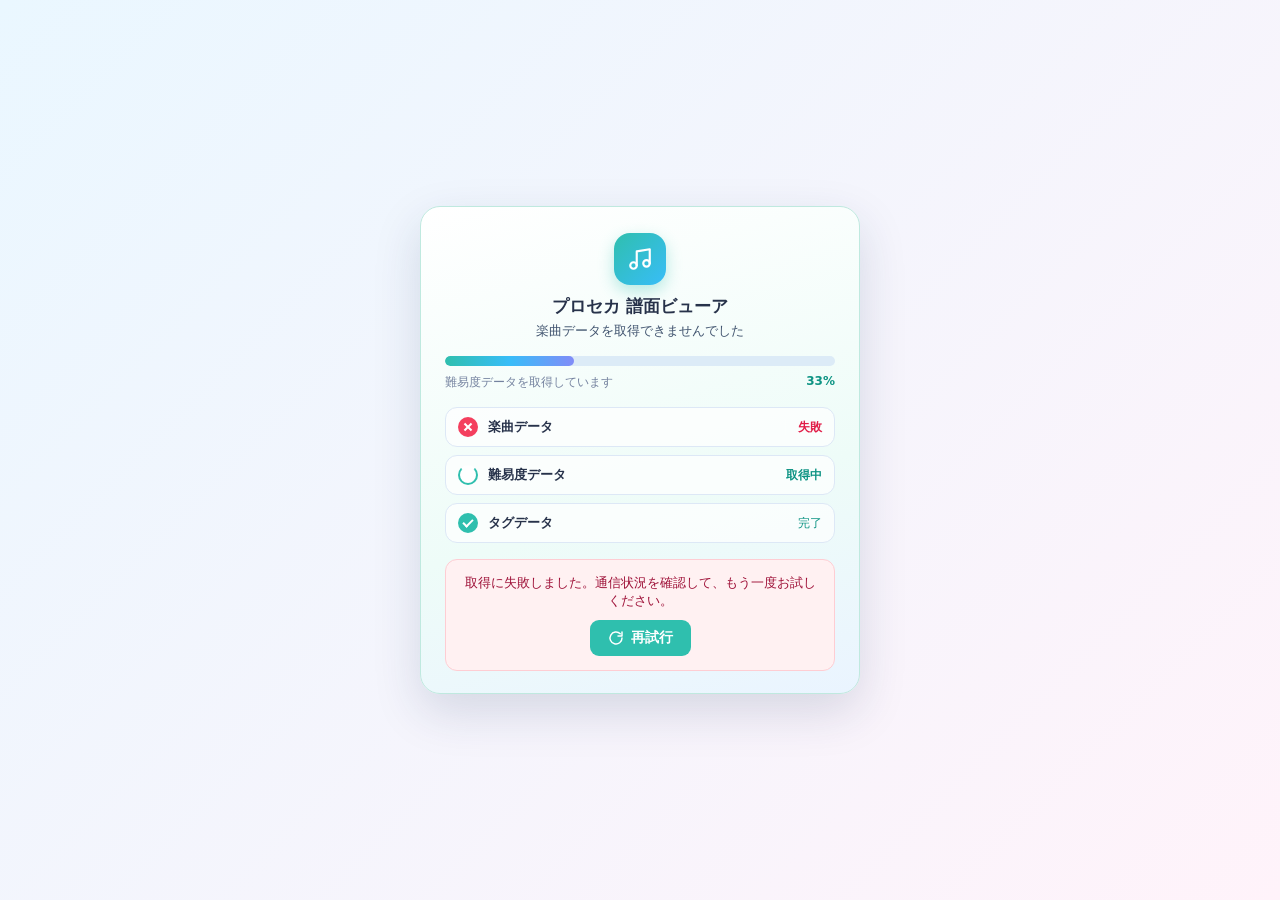
==== commit e79c31ef: "内蔵遅延補正がSafariで固定化する不具合を修正（機器切替に追従）" ====
--- a/index.html
+++ b/index.html
@@ -4893,7 +4893,7 @@
              /* ---- 音源：ボーカル取得／速度に合わせた音声変換(WSOLA・音程維持)／再生。譜面時刻は音声クロックに同期 ---- */
              const MD='https://sekai-world.github.io/sekai-master-db-diff/',SC=new Map();
              const getCtx=()=>{if(!ctx){ctx=new(window.AudioContext||window.webkitAudioContext)();gn=ctx.createGain();gn.gain.value=vl;gn.connect(ctx.destination)}return ctx};
-             let __latV=-1,__latT=0;const __lat=()=>{if(!ctx)return 0;const now=performance.now();if(now-__latT>1000){__latT=now;try{if(ctx.getOutputTimestamp){const ts=ctx.getOutputTimestamp();const aud=ts.contextTime+(now/1000-ts.outputTimestamp/1000);const est=ctx.currentTime-aud;if(isFinite(est)&&est>=-0.005&&est<1)__latV=__latV<0?est:__latV+(est-__latV)*0.5}}catch(e){}if(__latV<0)__latV=ctx.outputLatency||0}return __latV>=0?__latV:(ctx.outputLatency||0)};const aT=()=>B+(ctx.currentTime-__lat()-T0)*AR;
+             let __latV=-1,__latT=0;const __lat=()=>{if(!ctx)return 0;const now=performance.now();if(now-__latT>1000){__latT=now;let got=false;try{if(ctx.getOutputTimestamp){const ts=ctx.getOutputTimestamp();const aud=ts.contextTime+(now/1000-ts.outputTimestamp/1000);const est=ctx.currentTime-aud;if(isFinite(est)&&est>=-0.005&&est<1){__latV=__latV<0?est:__latV+(est-__latV)*0.5;got=true}}}catch(e){}if(!got)__latV=ctx.outputLatency||0}return __latV>=0?__latV:(ctx.outputLatency||0)};const aT=()=>B+(ctx.currentTime-__lat()-T0)*AR;
              const kill=()=>{const s=src;src=null;if(s){try{s.stop()}catch(e){}s.disconnect()}};
              const aStop=()=>{if(src)cur=Math.min(dur,aT());kill()};
              const aStart=()=>{
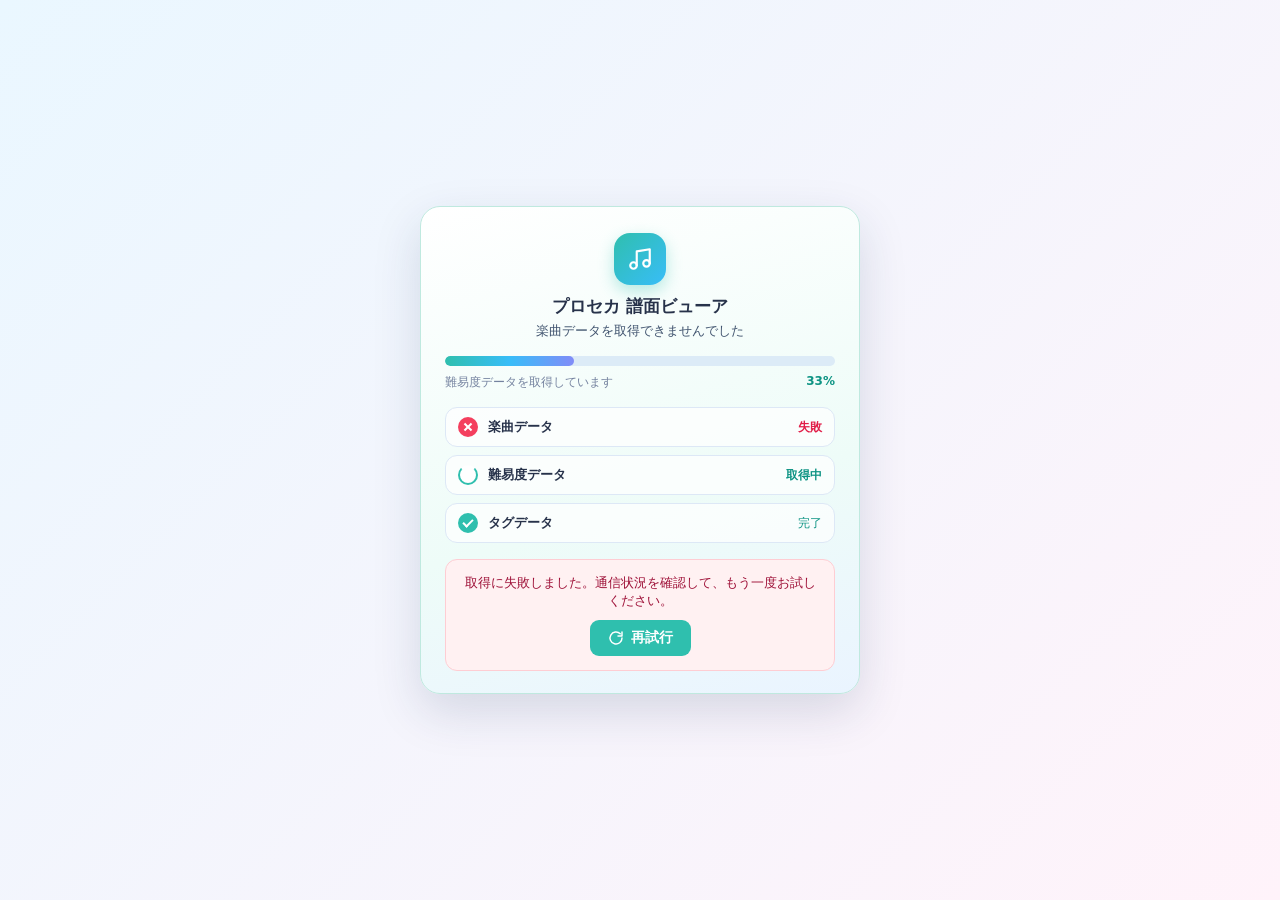
==== commit c3b6826c: "音声補正をUni Chart View方式に再実装：ms遅延補正・推定は助言のみ・再同期ウォッチドッグ" ====
--- a/index.html
+++ b/index.html
@@ -1238,7 +1238,7 @@
             const pref=clamp;
             const vs=()=>({slideOpacity:cfg.sl/100,guideOpacity:cfg.gd/100,mirror:cfg.mirror});
             /* 譜面再生の設定。再生画面（openPlayer）と設定画面の両方がこれを読む（スライド/ガイドの透明度とミラーは「表示の設定」と共通） */
-            const playPrefs=()=>{const pp=loadPrefs().player||{},ab=pp.apb!=null?pp.apb:pp.ap!=null?100-pp.ap:null /* 新：apb＝レーン奥からの%。旧設定 ap（見える範囲%・100=全体）は 100-ap に読み替え */;return{spd:Math.round(pref(pp.spd,6,1,12)*100)/100,rate:Math.round(pref(pp.rate,1,.25,1)*100)/100,ap:Math.round(pref(ab,0,0,100)),sf:pp.sf==null?true:!!pp.sf,rk:pp.rk==='keep'?'keep':'all',sl:vs().slideOpacity,gd:vs().guideOpacity,mirror:vs().mirror,ao:Math.round(pref(pp.aoff,0,-3,3)*100)/100,vol:pref(pp.vol,1,0,1),dv:pp.dv==='virtual_singer'?'virtual_singer':'sekai',vw:pp.vw==='game'?'game':'flat',skin:pp.skin==='02'?'02':'01',se:(pp.se==='02'||pp.se==='off')?pp.se:'01',seVol:pref(pp.seVol,.9,0,1),bgb:pref(pp.bgb,1,.2,1.5),fxp:pp.fxp===1?1:0}};
+            const playPrefs=()=>{const pp=loadPrefs().player||{},ab=pp.apb!=null?pp.apb:pp.ap!=null?100-pp.ap:null /* 新：apb＝レーン奥からの%。旧設定 ap（見える範囲%・100=全体）は 100-ap に読み替え */;return{spd:Math.round(pref(pp.spd,6,1,12)*100)/100,rate:Math.round(pref(pp.rate,1,.25,1)*100)/100,ap:Math.round(pref(ab,0,0,100)),sf:pp.sf==null?true:!!pp.sf,rk:pp.rk==='keep'?'keep':'all',sl:vs().slideOpacity,gd:vs().guideOpacity,mirror:vs().mirror,ao:Math.round(pref(pp.aoff,0,-3,3)*100)/100,lat:Math.round(pref(pp.lat,0,-500,500)),vol:pref(pp.vol,1,0,1),dv:pp.dv==='virtual_singer'?'virtual_singer':'sekai',vw:pp.vw==='game'?'game':'flat',skin:pp.skin==='02'?'02':'01',se:(pp.se==='02'||pp.se==='off')?pp.se:'01',seVol:pref(pp.seVol,.9,0,1),bgb:pref(pp.bgb,1,.2,1.5),fxp:pp.fxp===1?1:0}};
             const st=t=>{const e=$('#st');e.textContent=t;e.hidden=!t;clearTimeout(stT);if(t&&!/…$/.test(t))stT=setTimeout(()=>e.hidden=true,6000)};
             const jget=async u=>{try{const r=await fetch(MASTER+u);if(!r.ok)throw 0;kcM('master/'+u,r.clone());return await r.json()}catch(e){const c=await CC.get('master/'+u);if(c)return c.json();throw e}}; /* 通信優先・失敗時はキャッシュ */
             const fd=ms=>{if(!ms)return'-';const d=new Date(ms);return`${d.getFullYear()}/${pad(d.getMonth()+1,2)}/${pad(d.getDate(),2)}`};
@@ -4888,12 +4888,12 @@
              /* ---- 状態 ---- */
              const pf=D.pf;let spd=pf.spd,rate=pf.rate,sl=pf.sl,gd=pf.gd,mir=pf.mirror,pps=JY/TT(spd),ap=pf.ap,tp=0,rk=pf.rk,skin=pf.skin,seSet=pf.se,seVol=pf.seVol,bgB=pf.bgb,fxq=pf.fxp,cur=-LEAD,playing=false,last=0,need=true,raf=0,drag=false;const inv=()=>{need=true;if(!raf&&!document.hidden)raf=requestAnimationFrame(loop)};
              const KEY='sekaiChartViewer.settings.v1';
-             const FS=D.fs||0;let ao=pf.ao,vl=pf.vol,VL=[],vi=0,ctx,gn,src=null,ab=null,B=0,T0=0,AR=1,gen=0,rtm;
-             const save=()=>{try{const v=JSON.parse(localStorage.getItem(KEY))||{},p={...(v.player||{}),spd,rate,sl,gd,mirror:mir,apb:ap,sf,rk,aoff:ao,vol:vl,vw:view,skin,se:seSet,seVol,bgb:bgB,fxp:fxq};delete p.vt;delete p.ap;v.player=p;localStorage.setItem(KEY,JSON.stringify(v))}catch(e){}try{if(parent&&parent.__setShared)parent.__setShared({slideOpacity:sl,guideOpacity:gd,mirror:mir})}catch(e){}}; /* 透明度・ミラーはアプリ全体の表示設定にも反映 */
+             const FS=D.fs||0;let ao=pf.ao,latMs=pf.lat||0,comp=(pf.lat||0)/1000,vl=pf.vol,VL=[],vi=0,ctx,gn,src=null,ab=null,B=0,T0=0,AR=1,gen=0,rtm;
+             const save=()=>{try{const v=JSON.parse(localStorage.getItem(KEY))||{},p={...(v.player||{}),spd,rate,sl,gd,mirror:mir,apb:ap,sf,rk,aoff:ao,lat:latMs,vol:vl,vw:view,skin,se:seSet,seVol,bgb:bgB,fxp:fxq};delete p.vt;delete p.ap;v.player=p;localStorage.setItem(KEY,JSON.stringify(v))}catch(e){}try{if(parent&&parent.__setShared)parent.__setShared({slideOpacity:sl,guideOpacity:gd,mirror:mir})}catch(e){}}; /* 透明度・ミラーはアプリ全体の表示設定にも反映 */
              /* ---- 音源：ボーカル取得／速度に合わせた音声変換(WSOLA・音程維持)／再生。譜面時刻は音声クロックに同期 ---- */
              const MD='https://sekai-world.github.io/sekai-master-db-diff/',SC=new Map();
              const getCtx=()=>{if(!ctx){ctx=new(window.AudioContext||window.webkitAudioContext)();gn=ctx.createGain();gn.gain.value=vl;gn.connect(ctx.destination)}return ctx};
-             let __latV=-1,__latT=0;const __lat=()=>{if(!ctx)return 0;const now=performance.now();if(now-__latT>1000){__latT=now;let got=false;try{if(ctx.getOutputTimestamp){const ts=ctx.getOutputTimestamp();const aud=ts.contextTime+(now/1000-ts.outputTimestamp/1000);const est=ctx.currentTime-aud;if(isFinite(est)&&est>=-0.005&&est<1){__latV=__latV<0?est:__latV+(est-__latV)*0.5;got=true}}}catch(e){}if(!got)__latV=ctx.outputLatency||0}return __latV>=0?__latV:(ctx.outputLatency||0)};const aT=()=>B+(ctx.currentTime-__lat()-T0)*AR;
+             let __wdN=0,__wdLast=0,__wdCnt=0;const outLagTs=()=>{if(!ctx||ctx.state!=='running'||typeof ctx.getOutputTimestamp!=='function')return NaN;try{const ts=ctx.getOutputTimestamp(),pt=ts.performanceTime!=null?ts.performanceTime:ts.outputTimestamp;if(!(ts.contextTime>0)||!(pt>0))return NaN;const lag=ctx.currentTime-(ts.contextTime+(performance.now()-pt)/1e3);return lag>-1&&lag<30?lag:NaN}catch(e){return NaN}};const outLagEst=()=>{const t=outLagTs();if(isFinite(t))return t;if(!ctx)return NaN;const v=ctx.outputLatency||ctx.baseLatency;return v?v:NaN};const aT=()=>B+(ctx.currentTime-comp-T0)*AR;window.__wdResyncs=()=>__wdCnt;setInterval(()=>{if(!playing||!ctx||ctx.state!=='running')return;const lag=outLagTs();if(!isFinite(lag))return;__wdN=lag>.6?__wdN+1:0;const now=performance.now();if(__wdN>=2&&__wdCnt<3&&now-__wdLast>10000){__wdN=0;__wdCnt++;__wdLast=now;const c=ctx;c.suspend().then(()=>c.resume()).then(()=>{if(c.state!=='running'&&playing)setPlay(false)}).catch(()=>{})}},1000);
              const kill=()=>{const s=src;src=null;if(s){try{s.stop()}catch(e){}s.disconnect()}};
              const aStop=()=>{if(src)cur=Math.min(dur,aT());kill()};
              const aStart=()=>{
@@ -5321,38 +5321,35 @@
              $('vocal').onchange=e=>{vi=+e.target.value;load()}; /* この譜面を開いている間だけの切り替え */
              const setVol=()=>{$('volv').textContent=Math.round(vl*100)+'%'};$('vol').value=Math.round(vl*100);setVol();$('vol').oninput=e=>{vl=e.target.value/100;if(gn)gn.gain.value=vl;setVol();save()};
              const setAo=()=>{$('aov').textContent=(ao>=0?'+':'')+ao.toFixed(2)+'秒'};$('ao').value=ao;setAo();$('ao').oninput=e=>{ao=+e.target.value;setAo();save();if(playing){aStop();aStart()}};
-             /* ---- タイミング補正の計測（再設計）----
-                ・基準は再生クロック aT() が使う内蔵遅延推定 __lat。計測するのは内蔵補正との差分（残りのずれ）。
-                ・タップ時刻はイベントの timeStamp（入力が発生した時刻）を音響クロックへ換算して使う
-                  （ハンドラ実行時刻だと描画負荷で時刻がぶれるため）。
-                ・計測中は拍に同期する点滅を出さない（視覚に引っ張られて音とずれるため）。
-                ・適用後は確認フェーズで、補正をかけた音と光の点滅が同時になるか自分で確かめられる。 */
-             const cal={mode:'idle',iv:0,raf:0,start:0,next:0,beat:-1,taps:[],used:new Set(),pend:null,auto:0,lat:0,lastR:0};
-             try{cal.auto=parseFloat(localStorage.getItem(KEY+'.calauto'))||0}catch(e){}
+             /* ---- 遅延補正の調整（Uni Chart View の方式を参考）----
+                再生クロックは音響時計そのものから補正値 comp（遅延補正 ms）だけを差し引く。
+                ブラウザの遅延推定は自動では適用せず、「推定値に合わせる」でのみ使う。
+                タップ計測はイベントの timeStamp を音響クロックへ換算し、計測中は拍同期の点滅を出さない。 */
              const ms=s=>Math.round(s*1000);
-             const setAoVal=v=>{v=Math.max(-3,Math.min(3,Math.round(v*100)/100));const inp=$('ao');inp.value=v;inp.dispatchEvent(new Event('input',{bubbles:true}));return v};
-             const applyCalResidual=r=>{r=Math.max(-3,Math.min(3,Math.round(r*100)/100));const nv=setAoVal(ao-cal.auto+r);cal.auto=r;cal.lastR=r;try{localStorage.setItem(KEY+'.calauto',String(r))}catch(e){}return nv};
+             const setLatMs=v=>{v=Math.max(-500,Math.min(500,Math.round(v)));const inp=$('lat');inp.value=v;inp.dispatchEvent(new Event('input',{bubbles:true}));return v};
+             const setLat=()=>{$('latv').textContent=(latMs>0?'+':'')+latMs+' ms'};$('lat').value=latMs;setLat();$('lat').oninput=e=>{latMs=+e.target.value;comp=latMs/1000;setLat();save()};
              const tapCtxT=e=>{const c=getCtx(),pn=performance.now()/1000;return e.timeStamp/1000+(c.currentTime-pn)};
+             const cal={mode:'idle',iv:0,raf:0,start:0,next:0,beat:-1,taps:[],used:new Set(),pend:null};
              window.__cal=cal;
-             $('calAuto').onclick=async()=>{try{const c=getCtx();if(c.state==='suspended')c.resume();for(let i=0;i<4;i++){__lat();await new Promise(r=>setTimeout(r,250))}const ol=c.outputLatency||0,bl=c.baseLatency||0,L=ol||bl,inn=__lat();if(!L&&!inn){$('calStat').textContent='この環境では機器の遅延を取得できませんでした。「タップで計測」をお試しください。';return}const r=L-inn,dg=`<br><span style="opacity:.75">診断値: outputLatency ${ms(ol)}ms / baseLatency ${ms(bl)}ms / 内蔵補正の推定 ${ms(inn)}ms</span>`;if(r<-.005){$('calStat').innerHTML=`機器の出力遅延（約 <b>${ms(L)}ms</b>）より内蔵補正の推定（約 <b>${ms(inn)}ms</b>）が大きく、自動では正確に決められませんでした。ずれを感じる場合は「タップで計測」をお試しください。`+dg;return}if(Math.abs(r)<.005){applyCalResidual(0);$('calStat').innerHTML=`機器の出力遅延は約 <b>${ms(Math.max(L,inn))}ms</b> で、再生側の内蔵補正で吸収済みでした。追加の補正は不要です。`+dg;return}const v=applyCalResidual(r);$('calStat').innerHTML=`機器の出力遅延 <b>${ms(L)}ms</b> のうち、内蔵補正で吸収できていない残り <b>${ms(r)}ms</b> を補正しました（補正値 ${v>=0?'+':''}${v.toFixed(2)}秒）。続けて確認します。方向が逆に感じる場合は確認画面の「いまの補正を反転する」を押してください。`+dg;calVerify();}catch(e){$('calStat').textContent='自動計測に失敗しました（'+(e&&e.message||'エラー')+'）。タップ計測をお試しください。'}};
+             $('calEst').onclick=async()=>{try{const c=getCtx();if(c.state==='suspended'){try{await c.resume()}catch(e){}}const e=outLagEst();if(!isFinite(e)){$('calStat').textContent='この環境では機器の遅延を推定できませんでした。「タップで計測」をお試しください。';return}const v=setLatMs(e*1000);$('calStat').innerHTML=`機器の出力遅延の推定は約 <b>${ms(e)}ms</b> でした。遅延補正を <b>${v>0?'+':''}${v} ms</b> に設定しました。続けて確認します。<br><span style="opacity:.75">診断値: outputLatency ${ms(c.outputLatency||0)}ms / baseLatency ${ms(c.baseLatency||0)}ms</span>`;calVerify();}catch(e){$('calStat').textContent='推定に失敗しました（'+(e&&e.message||'エラー')+'）。タップ計測をお試しください。'}};
              const calClick=t=>{const c=getCtx(),o=c.createOscillator(),g=c.createGain();o.type='sine';o.frequency.value=1568;g.gain.setValueAtTime(0,t);g.gain.linearRampToValueAtTime(.22,t+.004);g.gain.exponentialRampToValueAtTime(.001,t+.09);o.connect(g);g.connect(c.destination);o.start(t);o.stop(t+.1)};
              const calStop=()=>{cal.mode='idle';if(cal.iv){clearInterval(cal.iv);cal.iv=0}if(cal.raf){cancelAnimationFrame(cal.raf);cal.raf=0}const d=$('calDot');if(d)d.className=''};
-             const calFinish=()=>{const lat2=__lat();calStop();const n=cal.taps.length;if(n<5){$('calCnt').textContent=`タップが不足しています（${n}回）。もう一度お試しください。`;$('calRetry').hidden=false;$('calApply').hidden=true;return}const a=cal.taps.slice().sort((x,y)=>x-y);cal.pend=a[Math.floor(a.length/2)];$('calCnt').innerHTML=`計測結果：残りのずれは約 <b>${ms(cal.pend)}ms</b> でした（${n}回のタップの中央値）`+(Math.abs(lat2-cal.lat)>.03?' ※計測中に遅延推定が変化しました。安定した環境でもう一度計測するとより正確です。':'');$('calApply').hidden=false;$('calRetry').hidden=false;$('calPad').textContent='計測が終わりました'};
-             const calStart=()=>{const c=getCtx();if(c.state==='suspended')c.resume();calStop();$('calBox').hidden=false;$('calVf').hidden=true;$('calApply').hidden=true;$('calRetry').hidden=true;$('calPad').hidden=false;$('calPad').textContent='音に合わせてタップ';cal.taps=[];cal.used=new Set();cal.pend=null;cal.mode='measure';cal.lat=__lat();const INT=1,TOTAL=12;cal.start=c.currentTime+1.2;cal.next=0;$('calCnt').textContent='一定テンポ（60 BPM）の音が流れます。光の点滅はありません。音が聞こえた瞬間にボタンをタップしてください（最初の2拍は捨てます）';
+             const calFinish=()=>{calStop();const n=cal.taps.length;if(n<5){$('calCnt').textContent=`タップが不足しています（${n}回）。もう一度お試しください。`;$('calRetry').hidden=false;$('calApply').hidden=true;return}const a=cal.taps.slice().sort((x,y)=>x-y);cal.pend=Math.round(a[Math.floor(a.length/2)]*1000);$('calCnt').innerHTML=`計測結果：遅延は約 <b>${cal.pend}ms</b> でした（${n}回のタップの中央値）`;$('calApply').hidden=false;$('calRetry').hidden=false;$('calPad').textContent='計測が終わりました'};
+             const calStart=()=>{const c=getCtx();if(c.state==='suspended')c.resume();calStop();$('calBox').hidden=false;$('calVf').hidden=true;$('calApply').hidden=true;$('calRetry').hidden=true;$('calPad').hidden=false;$('calPad').textContent='音に合わせてタップ';cal.taps=[];cal.used=new Set();cal.pend=null;cal.mode='measure';const INT=1,TOTAL=12;cal.start=c.currentTime+1.2;cal.next=0;$('calCnt').textContent='一定テンポ（60 BPM）の音が流れます。光の点滅はありません。音が聞こえた瞬間にボタンをタップしてください（最初の2拍は捨てます）';
               cal.iv=setInterval(()=>{if(cal.mode!=='measure')return;const ahead=c.currentTime+.35;while(cal.next<TOTAL&&cal.start+cal.next*INT<ahead){calClick(cal.start+cal.next*INT);cal.next++}},90);
               const loop=()=>{if(cal.mode!=='measure')return;if(c.currentTime>cal.start+TOTAL*INT+.5){calFinish();return}cal.raf=requestAnimationFrame(loop)};cal.raf=requestAnimationFrame(loop)};
-             const updVfLabel=()=>{const el=$('calAoV');if(el)el.textContent=(ao>=0?'+':'')+ao.toFixed(2)+'秒'};
-             const calVerify=()=>{const c=getCtx();if(c.state==='suspended')c.resume();calStop();$('calFlip').hidden=!(cal.lastR&&Math.abs(cal.lastR)>=.005);cal.mode='verify';cal.lat=__lat();$('calBox').hidden=false;$('calVf').hidden=false;$('calApply').hidden=true;$('calRetry').hidden=true;$('calPad').hidden=true;$('calCnt').innerHTML=`確認中：光の点滅と音が同時に感じられれば合っています（現在の補正値 <b id="calAoV">${ao>=0?'+':''}${ao.toFixed(2)}秒</b>）。ずれる場合は下のボタンで調整してください。`;const INT=1,TOTAL=10;cal.start=c.currentTime+1.0;cal.next=0;cal.beat=-1;
-              cal.iv=setInterval(()=>{if(cal.mode!=='verify')return;const ahead=c.currentTime+.35;while(cal.next<TOTAL&&cal.start+cal.next*INT-ao<ahead){calClick(cal.start+cal.next*INT-ao);cal.next++}},90);
-              const loop=()=>{if(cal.mode!=='verify')return;const now=c.currentTime-cal.lat,k=Math.floor((now-cal.start)/INT);if(k!==cal.beat){cal.beat=k;if(k>=0&&k<TOTAL){const d=$('calDot');d.className='on';setTimeout(()=>{if(cal.mode==='verify')d.className=''},160)}}if(now>cal.start+TOTAL*INT+.6){calStop();$('calVf').hidden=false;$('calCnt').textContent='確認が終わりました。ずれる場合は下のボタンで調整し、「もう一度確認」で再チェックできます。';return}cal.raf=requestAnimationFrame(loop)};cal.raf=requestAnimationFrame(loop)};
+             const updVfLabel=()=>{const el=$('calAoV');if(el)el.textContent=(latMs>0?'+':'')+latMs+' ms'};
+             const calVerify=()=>{const c=getCtx();if(c.state==='suspended')c.resume();calStop();cal.mode='verify';$('calBox').hidden=false;$('calVf').hidden=false;$('calApply').hidden=true;$('calRetry').hidden=true;$('calPad').hidden=true;$('calCnt').innerHTML=`確認中：光の点滅と音が同時に感じられれば合っています（現在の遅延補正 <b id="calAoV">${latMs>0?'+':''}${latMs} ms</b>）。ずれる場合は下のボタンで調整してください。`;const INT=1,TOTAL=10;cal.start=c.currentTime+1.0;cal.next=0;cal.beat=-1;
+              cal.iv=setInterval(()=>{if(cal.mode!=='verify')return;const ahead=c.currentTime+.35;while(cal.next<TOTAL&&cal.start+cal.next*INT<ahead){calClick(cal.start+cal.next*INT);cal.next++}},90);
+              const loop=()=>{if(cal.mode!=='verify')return;const now=c.currentTime-comp,k=Math.floor((now-cal.start)/INT);if(k!==cal.beat){cal.beat=k;if(k>=0&&k<TOTAL){const d=$('calDot');d.className='on';setTimeout(()=>{if(cal.mode==='verify')d.className=''},160)}}if(now>cal.start+TOTAL*INT+.6){calStop();$('calVf').hidden=false;$('calCnt').textContent='確認が終わりました。ずれる場合は下のボタンで調整し、「もう一度確認」で再チェックできます。';return}cal.raf=requestAnimationFrame(loop)};cal.raf=requestAnimationFrame(loop)};
              $('calTapBtn').onclick=calStart;$('calRetry').onclick=calStart;
              $('calCancel').onclick=()=>{calStop();$('calBox').hidden=true};
-             $('calApply').onclick=()=>{if(cal.pend==null)return;const v=applyCalResidual(cal.pend);$('calStat').innerHTML=`タップ計測の結果、補正値を <b>${v>=0?'+':''}${v.toFixed(2)}秒</b> に設定しました。続けて確認します。`;calVerify()};
+             $('calApply').onclick=()=>{if(cal.pend==null)return;const v=setLatMs(cal.pend);$('calStat').innerHTML=`タップ計測の結果、遅延補正を <b>${v>0?'+':''}${v} ms</b> に設定しました。続けて確認します。`;calVerify()};
              $('calVfAgain').onclick=()=>calVerify();
-             $('calLate').onclick=()=>{setAoVal(ao+.02);cal.auto=0;cal.lastR=0;$('calFlip').hidden=true;try{localStorage.setItem(KEY+'.calauto','0')}catch(e){}updVfLabel()};
-             $('calEarly').onclick=()=>{setAoVal(ao-.02);cal.auto=0;cal.lastR=0;$('calFlip').hidden=true;try{localStorage.setItem(KEY+'.calauto','0')}catch(e){}updVfLabel()};$('calFlip').onclick=()=>{if(!cal.lastR)return;const v=applyCalResidual(-cal.lastR);$('calFlip').hidden=true;updVfLabel();$('calStat').innerHTML=`補正の方向を反転しました（補正値 <b>${v>=0?'+':''}${v.toFixed(2)}秒</b>）。確認の音と光で再度お確かめください。`;};
-             $('calDone').onclick=()=>{calStop();$('calBox').hidden=true;$('calStat').innerHTML=`補正値を <b>${ao>=0?'+':''}${ao.toFixed(2)}秒</b> に設定しました。`};
-             $('calPad').addEventListener('pointerdown',e=>{e.preventDefault();if(cal.mode!=='measure')return;const t=tapCtxT(e),INT=1,k=Math.round((t-cal.start)/INT);if(k<2||k>=12||cal.used.has(k))return;const d=t-(cal.start+k*INT)-cal.lat;if(Math.abs(d)>=.5)return;cal.used.add(k);cal.taps.push(d);const pd=$('calPad');pd.classList.add('reg');setTimeout(()=>pd.classList.remove('reg'),120);$('calCnt').textContent=`タップ ${cal.taps.length} 回を記録しました`;});
+             $('calLate').onclick=()=>{setLatMs(latMs+10);updVfLabel()};
+             $('calEarly').onclick=()=>{setLatMs(latMs-10);updVfLabel()};
+             $('calDone').onclick=()=>{calStop();$('calBox').hidden=true;$('calStat').innerHTML=`遅延補正を <b>${latMs>0?'+':''}${latMs} ms</b> に設定しました。`};
+             $('calPad').addEventListener('pointerdown',e=>{e.preventDefault();if(cal.mode!=='measure')return;const t=tapCtxT(e),INT=1,k=Math.round((t-cal.start)/INT);if(k<2||k>=12||cal.used.has(k))return;const d=t-(cal.start+k*INT);if(Math.abs(d)>=.5)return;cal.used.add(k);cal.taps.push(d);const pd=$('calPad');pd.classList.add('reg');setTimeout(()=>pd.classList.remove('reg'),120);$('calCnt').textContent=`タップ ${cal.taps.length} 回を記録しました`;});
              initA();setSpd(spd);$('rate').value=rate;$('ratev').textContent=rate.toFixed(2)+'×';$('rk').value=rk;$('sf').checked=!sf;$('ap').value=ap;applyAp();draw();ui();
              /* 非表示（タブ／アプリの切替・画面ロック・ページの退避）になったら、再生・音声・描画ループを止める。
                 Safariは visibilitychange が届かない遷移があるため pagehide / pageshow も見る。復帰時は止まったままの rAF を捨てて描画を再開し、
@@ -5401,7 +5398,8 @@
               <div class="control wide"><label class="cap" for="vocal">ボーカル</label><select id="vocal" disabled><option>読み込み中…</option></select></div>
               <div class="control"><label class="cap" for="vol">音量 <b id="volv"></b></label><input id="vol" type="range" min="0" max="100"></div>
               <div class="control"><label class="cap" for="ao">音源のタイミング補正（＋で音が早く／−で遅く） <b id="aov"></b></label><input id="ao" type="range" min="-3" max="3" step="0.01"></div>
-              <div class="control wide"><span class="cap">タイミング補正の自動計測（Bluetooth等の遅れ対策）</span><div class="calBtns"><button type="button" id="calAuto">機器の遅延を自動で計測</button><button type="button" id="calTapBtn">タップで計測</button></div><div class="hint" id="calStat">再生側には機器の遅延を吸収する内蔵補正があります。ここでは内蔵補正で吸収しきれない「残りのずれ」を計測して、上の「音源のタイミング補正」に上乗せします。正確に合わせたい場合はタップ計測がおすすめです。手動のボタン調整も今まで通り使えます。</div><div id="calBox" hidden><div class="calBeat"><span id="calDot" aria-hidden="true"></span><span id="calCnt">準備中…</span></div><button type="button" id="calPad">音に合わせてタップ</button><div class="calBtns"><button type="button" id="calApply" hidden>この値で設定して確認</button><button type="button" id="calRetry" hidden>もう一度計測</button><button type="button" id="calCancel">キャンセル</button></div><div id="calVf" hidden><div class="calBtns"><button type="button" id="calLate">音が遅い（+0.02秒）</button><button type="button" id="calEarly">音が早い（−0.02秒）</button><button type="button" id="calVfAgain">もう一度確認</button><button type="button" id="calFlip" hidden>いまの補正を反転する</button><button type="button" id="calDone">決定</button></div></div></div></div>
+              <div class="control"><label class="cap" for="lat">遅延補正（ミリ秒） <b id="latv"></b></label><input id="lat" type="range" min="-500" max="500" step="1"><div class="hint">機器の遅延で音が遅れて聞こえる場合は増やし、早く聞こえる場合は減らします（＋で譜面の進みを遅らせます）。曲ごとのずれは上の「音源のタイミング補正」で調整してください。</div></div>
+              <div class="control wide"><span class="cap">遅延補正の調整（Bluetooth等の遅れ対策）</span><div class="calBtns"><button type="button" id="calEst">機器の推定値に合わせる</button><button type="button" id="calTapBtn">タップで計測</button></div><div class="hint" id="calStat">機器の出力遅延の推定値に合わせるか、一定テンポの音に合わせてタップして遅延を測れます。推定は目安なので、ずれる場合は上の「遅延補正」のボタンで微調整してください。以前の計測で「音源のタイミング補正」に値が入っている場合は、そちらを 0 に戻してから遅延補正をお使いください。</div><div id="calBox" hidden><div class="calBeat"><span id="calDot" aria-hidden="true"></span><span id="calCnt">準備中…</span></div><button type="button" id="calPad">音に合わせてタップ</button><div class="calBtns"><button type="button" id="calApply" hidden>この値で設定して確認</button><button type="button" id="calRetry" hidden>もう一度計測</button><button type="button" id="calCancel">キャンセル</button></div><div id="calVf" hidden><div class="calBtns"><button type="button" id="calLate">音が遅い（+10ms）</button><button type="button" id="calEarly">音が早い（−10ms）</button><button type="button" id="calVfAgain">もう一度確認</button><button type="button" id="calDone">決定</button></div></div></div></div>
               <div class="control"><label class="cap" for="spd">ノーツ速度 <b id="spdv"></b></label><input id="spd" type="range" min="1" max="12" step=".01"></div>
               <div class="control"><label class="cap" for="rk">再生速度を変えたとき</label><select id="rk"><option value="all">全体が変化（ノーツ速度も変わる）</option><option value="keep">ノーツ速度はそのまま</option></select></div>
               <div class="control wide"><label class="cap" for="ap">ノーツ表示開始位置（レーン奥から） <b id="apv"></b></label><input id="ap" type="range" min="0" max="100" step="1"></div>
@@ -5427,7 +5425,7 @@
               <div id="astat" class="hint" role="status"></div>
               <div class="hint">Space：再生/一時停止　←→：1秒（Shift で5秒）　↑↓：小節移動　Home：先頭　End：末尾　V：表示切り替え</div>
              </footer>
-             <script>window.__ldA2=false;window.__ldE2=false;window.__ldFA=0;window.__ldFE=0;window.__ldDisp=0;window.__ldEi=0;window.__ldRow=function(id,tx,f,done){var a=document.getElementById(id);if(a)a.className=done?"ok":(f>0?"on":"");var t=document.getElementById(tx);if(t)t.textContent=Math.round(f*100)+"%"};window.__ldUpd=function(){var b=document.getElementById("ldBarP"),t=document.getElementById("ldPctP");if(b)b.style.width=window.__ldDisp+"%";if(t)t.textContent=Math.round(window.__ldDisp)+"%";window.__ldRow("ldStA","ldTxA",window.__ldFA,window.__ldA2);window.__ldRow("ldStE","ldTxE",window.__ldFE,window.__ldE2);};window.__ldAnim=function(){var tg=(window.__ldFA+window.__ldFE)/2*100;window.__ldDisp+=(tg-window.__ldDisp)*0.14;if(Math.abs(tg-window.__ldDisp)<0.8)window.__ldDisp=tg;window.__ldUpd();if(!(window.__ldA2&&window.__ldE2))requestAnimationFrame(window.__ldAnim);};window.__ldSub=function(w,f,m){if(w==="A"){if(!window.__ldA2)window.__ldFA=Math.max(window.__ldFA,Math.min(1,f));}else{if(!window.__ldE2)window.__ldFE=Math.max(window.__ldFE,Math.min(1,f));}if(m){var l=document.getElementById("ldSubP");if(l)l.textContent=m;}window.__ldUpd();};window.__ldEImg=function(){window.__ldEi=Math.min(6,window.__ldEi+1);window.__ldSub("E",0.1+0.85*window.__ldEi/6,"描画素材を読み込んでいます（"+window.__ldEi+"/6）");};window.__ldHide=function(){if(window.__ldA2&&window.__ldE2){window.__ldFA=1;window.__ldFE=1;window.__ldDisp=100;window.__ldUpd();var o=document.getElementById("ldOvP");if(o)o.hidden=true;}};window.__ldA=function(){window.__ldA2=true;window.__ldFA=1;window.__ldUpd();window.__ldHide();};window.__ldE=function(){window.__ldE2=true;window.__ldFE=1;window.__ldUpd();window.__ldHide();};setTimeout(function(){window.__ldA2=true;window.__ldE2=true;window.__ldHide();},45000);setInterval(function(){if(window.__ldA2&&window.__ldE2)return;var a=document.getElementById("astat"),l=document.getElementById("ldSubP");if(a&&l&&a.textContent)l.textContent=a.textContent;},250);window.__ldUpd();requestAnimationFrame(window.__ldAnim);<\/script><script>const cubicPoint=${cubicPoint},cubicXAtY=${cubicXAtY};const MMW_ENG=${mmwFactory}();(${playerMain})(${json});(${stepperInit})({rate:[.01,.1],vol:[1,10],ao:[.01,.1],spd:[.01,.1,1],ap:[1,10],slO:[5],gdO:[5],seVol:[5,10],bgB:[5,25],rk:'seg',skin:'seg',seSet:'seg',fxq:'seg'},1);<\/script></html>`);
+             <script>window.__ldA2=false;window.__ldE2=false;window.__ldFA=0;window.__ldFE=0;window.__ldDisp=0;window.__ldEi=0;window.__ldRow=function(id,tx,f,done){var a=document.getElementById(id);if(a)a.className=done?"ok":(f>0?"on":"");var t=document.getElementById(tx);if(t)t.textContent=Math.round(f*100)+"%"};window.__ldUpd=function(){var b=document.getElementById("ldBarP"),t=document.getElementById("ldPctP");if(b)b.style.width=window.__ldDisp+"%";if(t)t.textContent=Math.round(window.__ldDisp)+"%";window.__ldRow("ldStA","ldTxA",window.__ldFA,window.__ldA2);window.__ldRow("ldStE","ldTxE",window.__ldFE,window.__ldE2);};window.__ldAnim=function(){var tg=(window.__ldFA+window.__ldFE)/2*100;window.__ldDisp+=(tg-window.__ldDisp)*0.14;if(Math.abs(tg-window.__ldDisp)<0.8)window.__ldDisp=tg;window.__ldUpd();if(!(window.__ldA2&&window.__ldE2))requestAnimationFrame(window.__ldAnim);};window.__ldSub=function(w,f,m){if(w==="A"){if(!window.__ldA2)window.__ldFA=Math.max(window.__ldFA,Math.min(1,f));}else{if(!window.__ldE2)window.__ldFE=Math.max(window.__ldFE,Math.min(1,f));}if(m){var l=document.getElementById("ldSubP");if(l)l.textContent=m;}window.__ldUpd();};window.__ldEImg=function(){window.__ldEi=Math.min(6,window.__ldEi+1);window.__ldSub("E",0.1+0.85*window.__ldEi/6,"描画素材を読み込んでいます（"+window.__ldEi+"/6）");};window.__ldHide=function(){if(window.__ldA2&&window.__ldE2){window.__ldFA=1;window.__ldFE=1;window.__ldDisp=100;window.__ldUpd();var o=document.getElementById("ldOvP");if(o)o.hidden=true;}};window.__ldA=function(){window.__ldA2=true;window.__ldFA=1;window.__ldUpd();window.__ldHide();};window.__ldE=function(){window.__ldE2=true;window.__ldFE=1;window.__ldUpd();window.__ldHide();};setTimeout(function(){window.__ldA2=true;window.__ldE2=true;window.__ldHide();},45000);setInterval(function(){if(window.__ldA2&&window.__ldE2)return;var a=document.getElementById("astat"),l=document.getElementById("ldSubP");if(a&&l&&a.textContent)l.textContent=a.textContent;},250);window.__ldUpd();requestAnimationFrame(window.__ldAnim);<\/script><script>const cubicPoint=${cubicPoint},cubicXAtY=${cubicXAtY};const MMW_ENG=${mmwFactory}();(${playerMain})(${json});(${stepperInit})({rate:[.01,.1],vol:[1,10],ao:[.01,.1],lat:[1,10],spd:[.01,.1,1],ap:[1,10],slO:[5],gdO:[5],seVol:[5,10],bgB:[5,25],rk:'seg',skin:'seg',seSet:'seg',fxq:'seg'},1);<\/script></html>`);
              w.document.close();
             };
             /* ---------- 拡大表示・譜面再生：別タブを開かず、同じタブの全画面レイヤー（iframe）で表示する ----------
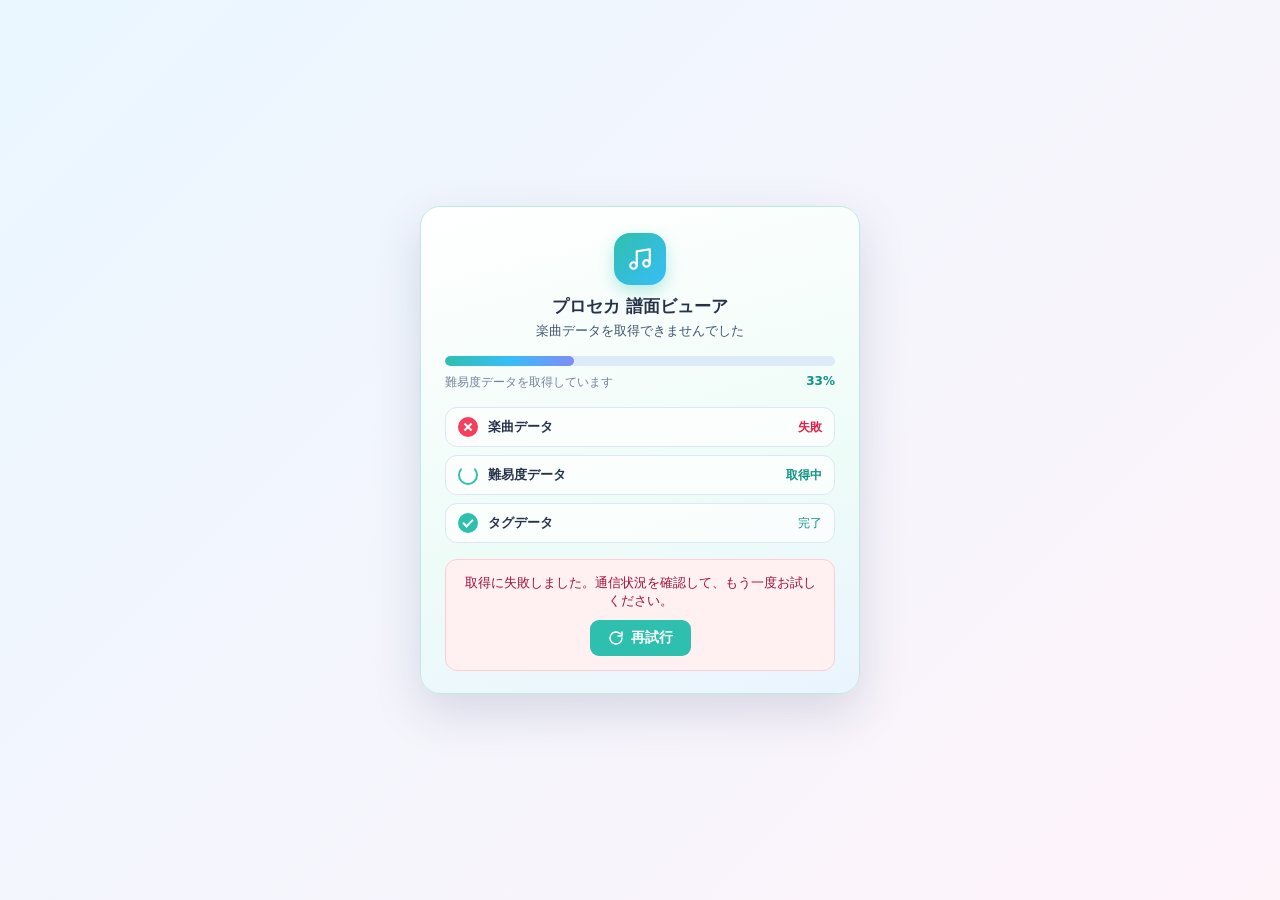
==== commit 48899f2d: "音声タイミングのUIを整理：1ボックスに統合し説明文と確認フェーズを削減" ====
--- a/index.html
+++ b/index.html
@@ -5331,24 +5331,16 @@
              const tapCtxT=e=>{const c=getCtx(),pn=performance.now()/1000;return e.timeStamp/1000+(c.currentTime-pn)};
              const cal={mode:'idle',iv:0,raf:0,start:0,next:0,beat:-1,taps:[],used:new Set(),pend:null};
              window.__cal=cal;
-             $('calEst').onclick=async()=>{try{const c=getCtx();if(c.state==='suspended'){try{await c.resume()}catch(e){}}const e=outLagEst();if(!isFinite(e)){$('calStat').textContent='この環境では機器の遅延を推定できませんでした。「タップで計測」をお試しください。';return}const v=setLatMs(e*1000);$('calStat').innerHTML=`機器の出力遅延の推定は約 <b>${ms(e)}ms</b> でした。遅延補正を <b>${v>0?'+':''}${v} ms</b> に設定しました。続けて確認します。<br><span style="opacity:.75">診断値: outputLatency ${ms(c.outputLatency||0)}ms / baseLatency ${ms(c.baseLatency||0)}ms</span>`;calVerify();}catch(e){$('calStat').textContent='推定に失敗しました（'+(e&&e.message||'エラー')+'）。タップ計測をお試しください。'}};
+             $('calEst').onclick=async()=>{try{const c=getCtx();if(c.state==='suspended'){try{await c.resume()}catch(e){}}const e=outLagEst();if(!isFinite(e)){$('calStat').textContent='推定できませんでした。タップで計測をお試しください。';return}const v=setLatMs(e*1000);$('calStat').innerHTML=`推定 <b>${ms(e)}ms</b> を設定しました`;}catch(e){$('calStat').textContent='推定できませんでした。タップで計測をお試しください。'}};
              const calClick=t=>{const c=getCtx(),o=c.createOscillator(),g=c.createGain();o.type='sine';o.frequency.value=1568;g.gain.setValueAtTime(0,t);g.gain.linearRampToValueAtTime(.22,t+.004);g.gain.exponentialRampToValueAtTime(.001,t+.09);o.connect(g);g.connect(c.destination);o.start(t);o.stop(t+.1)};
              const calStop=()=>{cal.mode='idle';if(cal.iv){clearInterval(cal.iv);cal.iv=0}if(cal.raf){cancelAnimationFrame(cal.raf);cal.raf=0}const d=$('calDot');if(d)d.className=''};
-             const calFinish=()=>{calStop();const n=cal.taps.length;if(n<5){$('calCnt').textContent=`タップが不足しています（${n}回）。もう一度お試しください。`;$('calRetry').hidden=false;$('calApply').hidden=true;return}const a=cal.taps.slice().sort((x,y)=>x-y);cal.pend=Math.round(a[Math.floor(a.length/2)]*1000);$('calCnt').innerHTML=`計測結果：遅延は約 <b>${cal.pend}ms</b> でした（${n}回のタップの中央値）`;$('calApply').hidden=false;$('calRetry').hidden=false;$('calPad').textContent='計測が終わりました'};
-             const calStart=()=>{const c=getCtx();if(c.state==='suspended')c.resume();calStop();$('calBox').hidden=false;$('calVf').hidden=true;$('calApply').hidden=true;$('calRetry').hidden=true;$('calPad').hidden=false;$('calPad').textContent='音に合わせてタップ';cal.taps=[];cal.used=new Set();cal.pend=null;cal.mode='measure';const INT=1,TOTAL=12;cal.start=c.currentTime+1.2;cal.next=0;$('calCnt').textContent='一定テンポ（60 BPM）の音が流れます。光の点滅はありません。音が聞こえた瞬間にボタンをタップしてください（最初の2拍は捨てます）';
+             const calFinish=()=>{calStop();const n=cal.taps.length;if(n<5){$('calCnt').textContent=`タップ不足（${n}回）`;$('calRetry').hidden=false;$('calApply').hidden=true;return}const a=cal.taps.slice().sort((x,y)=>x-y);cal.pend=Math.round(a[Math.floor(a.length/2)]*1000);$('calCnt').innerHTML=`遅延 約 <b>${cal.pend}ms</b>`;$('calApply').hidden=false;$('calRetry').hidden=false;$('calPad').textContent='計測が終わりました'};
+             const calStart=()=>{const c=getCtx();if(c.state==='suspended')c.resume();calStop();$('calBox').hidden=false;$('calApply').hidden=true;$('calRetry').hidden=true;$('calPad').hidden=false;$('calPad').textContent='音に合わせてタップ';cal.taps=[];cal.used=new Set();cal.pend=null;cal.mode='measure';const INT=1,TOTAL=12;cal.start=c.currentTime+1.2;cal.next=0;$('calCnt').textContent='音に合わせてタップしてください';
               cal.iv=setInterval(()=>{if(cal.mode!=='measure')return;const ahead=c.currentTime+.35;while(cal.next<TOTAL&&cal.start+cal.next*INT<ahead){calClick(cal.start+cal.next*INT);cal.next++}},90);
               const loop=()=>{if(cal.mode!=='measure')return;if(c.currentTime>cal.start+TOTAL*INT+.5){calFinish();return}cal.raf=requestAnimationFrame(loop)};cal.raf=requestAnimationFrame(loop)};
-             const updVfLabel=()=>{const el=$('calAoV');if(el)el.textContent=(latMs>0?'+':'')+latMs+' ms'};
-             const calVerify=()=>{const c=getCtx();if(c.state==='suspended')c.resume();calStop();cal.mode='verify';$('calBox').hidden=false;$('calVf').hidden=false;$('calApply').hidden=true;$('calRetry').hidden=true;$('calPad').hidden=true;$('calCnt').innerHTML=`確認中：光の点滅と音が同時に感じられれば合っています（現在の遅延補正 <b id="calAoV">${latMs>0?'+':''}${latMs} ms</b>）。ずれる場合は下のボタンで調整してください。`;const INT=1,TOTAL=10;cal.start=c.currentTime+1.0;cal.next=0;cal.beat=-1;
-              cal.iv=setInterval(()=>{if(cal.mode!=='verify')return;const ahead=c.currentTime+.35;while(cal.next<TOTAL&&cal.start+cal.next*INT<ahead){calClick(cal.start+cal.next*INT);cal.next++}},90);
-              const loop=()=>{if(cal.mode!=='verify')return;const now=c.currentTime-comp,k=Math.floor((now-cal.start)/INT);if(k!==cal.beat){cal.beat=k;if(k>=0&&k<TOTAL){const d=$('calDot');d.className='on';setTimeout(()=>{if(cal.mode==='verify')d.className=''},160)}}if(now>cal.start+TOTAL*INT+.6){calStop();$('calVf').hidden=false;$('calCnt').textContent='確認が終わりました。ずれる場合は下のボタンで調整し、「もう一度確認」で再チェックできます。';return}cal.raf=requestAnimationFrame(loop)};cal.raf=requestAnimationFrame(loop)};
              $('calTapBtn').onclick=calStart;$('calRetry').onclick=calStart;
              $('calCancel').onclick=()=>{calStop();$('calBox').hidden=true};
-             $('calApply').onclick=()=>{if(cal.pend==null)return;const v=setLatMs(cal.pend);$('calStat').innerHTML=`タップ計測の結果、遅延補正を <b>${v>0?'+':''}${v} ms</b> に設定しました。続けて確認します。`;calVerify()};
-             $('calVfAgain').onclick=()=>calVerify();
-             $('calLate').onclick=()=>{setLatMs(latMs+10);updVfLabel()};
-             $('calEarly').onclick=()=>{setLatMs(latMs-10);updVfLabel()};
-             $('calDone').onclick=()=>{calStop();$('calBox').hidden=true;$('calStat').innerHTML=`遅延補正を <b>${latMs>0?'+':''}${latMs} ms</b> に設定しました。`};
+             $('calApply').onclick=()=>{if(cal.pend==null)return;const v=setLatMs(cal.pend);$('calBox').hidden=true;$('calStat').innerHTML=`遅延補正を <b>${v>0?'+':''}${v} ms</b> に設定しました`};
              $('calPad').addEventListener('pointerdown',e=>{e.preventDefault();if(cal.mode!=='measure')return;const t=tapCtxT(e),INT=1,k=Math.round((t-cal.start)/INT);if(k<2||k>=12||cal.used.has(k))return;const d=t-(cal.start+k*INT);if(Math.abs(d)>=.5)return;cal.used.add(k);cal.taps.push(d);const pd=$('calPad');pd.classList.add('reg');setTimeout(()=>pd.classList.remove('reg'),120);$('calCnt').textContent=`タップ ${cal.taps.length} 回を記録しました`;});
              initA();setSpd(spd);$('rate').value=rate;$('ratev').textContent=rate.toFixed(2)+'×';$('rk').value=rk;$('sf').checked=!sf;$('ap').value=ap;applyAp();draw();ui();
              /* 非表示（タブ／アプリの切替・画面ロック・ページの退避）になったら、再生・音声・描画ループを止める。
@@ -5390,16 +5382,14 @@
               #calBox{margin-top:2px;display:flex;flex-direction:column;gap:8px}#calBox[hidden]{display:none}
               .calBeat{display:flex;align-items:center;gap:8px;font-size:12px;color:#c4d2e4}.calBeat b,#calStat b{color:#8ef0e2}
               #calDot{width:16px;height:16px;border-radius:50%;background:#41597a;flex:none}#calDot.on{background:#2fbfae;box-shadow:0 0 10px #2fbfae}
-              #calPad{height:76px;font-size:16px;font-weight:800;background:#2fbfae;border:1px solid #2fbfae;color:#07332b;border-radius:10px;cursor:pointer;font:inherit;touch-action:manipulation;transition:background .12s}#calPad:active{transform:translateY(1px)}#calPad.reg{background:#8ff5e2}
+              .tmRow{margin-top:10px}#calStat:empty{display:none}#calPad{height:76px;font-size:16px;font-weight:800;background:#2fbfae;border:1px solid #2fbfae;color:#07332b;border-radius:10px;cursor:pointer;font:inherit;touch-action:manipulation;transition:background .12s}#calPad:active{transform:translateY(1px)}#calPad.reg{background:#8ff5e2}
              </style>
              <header>${songHTML}<div class="tools"><button id="bkL" class="g" onclick="parent.__closeLayer&&parent.__closeLayer()">‹ 戻る</button><button id="tg" class="g" aria-expanded="false" aria-controls="panel">表示設定</button></div></header>
              <section id="panel" aria-label="表示設定" hidden>
               <div class="control wide"><label class="cap" for="rate">再生速度 <b id="ratev"></b></label><input id="rate" type="range" min="0.25" max="1" step="0.01"></div>
               <div class="control wide"><label class="cap" for="vocal">ボーカル</label><select id="vocal" disabled><option>読み込み中…</option></select></div>
               <div class="control"><label class="cap" for="vol">音量 <b id="volv"></b></label><input id="vol" type="range" min="0" max="100"></div>
-              <div class="control"><label class="cap" for="ao">音源のタイミング補正（＋で音が早く／−で遅く） <b id="aov"></b></label><input id="ao" type="range" min="-3" max="3" step="0.01"></div>
-              <div class="control"><label class="cap" for="lat">遅延補正（ミリ秒） <b id="latv"></b></label><input id="lat" type="range" min="-500" max="500" step="1"><div class="hint">機器の遅延で音が遅れて聞こえる場合は増やし、早く聞こえる場合は減らします（＋で譜面の進みを遅らせます）。曲ごとのずれは上の「音源のタイミング補正」で調整してください。</div></div>
-              <div class="control wide"><span class="cap">遅延補正の調整（Bluetooth等の遅れ対策）</span><div class="calBtns"><button type="button" id="calEst">機器の推定値に合わせる</button><button type="button" id="calTapBtn">タップで計測</button></div><div class="hint" id="calStat">機器の出力遅延の推定値に合わせるか、一定テンポの音に合わせてタップして遅延を測れます。推定は目安なので、ずれる場合は上の「遅延補正」のボタンで微調整してください。以前の計測で「音源のタイミング補正」に値が入っている場合は、そちらを 0 に戻してから遅延補正をお使いください。</div><div id="calBox" hidden><div class="calBeat"><span id="calDot" aria-hidden="true"></span><span id="calCnt">準備中…</span></div><button type="button" id="calPad">音に合わせてタップ</button><div class="calBtns"><button type="button" id="calApply" hidden>この値で設定して確認</button><button type="button" id="calRetry" hidden>もう一度計測</button><button type="button" id="calCancel">キャンセル</button></div><div id="calVf" hidden><div class="calBtns"><button type="button" id="calLate">音が遅い（+10ms）</button><button type="button" id="calEarly">音が早い（−10ms）</button><button type="button" id="calVfAgain">もう一度確認</button><button type="button" id="calDone">決定</button></div></div></div></div>
+              <div class="control wide"><span class="cap">音声タイミング</span><div class="tmRow"><label class="cap" for="lat">遅延補正 <b id="latv"></b></label><input id="lat" type="range" min="-500" max="500" step="1"></div><div class="tmRow"><label class="cap" for="ao">音源オフセット <b id="aov"></b></label><input id="ao" type="range" min="-3" max="3" step="0.01"></div><div class="calBtns"><button type="button" id="calEst">推定値に合わせる</button><button type="button" id="calTapBtn">タップで計測</button></div><div class="hint" id="calStat"></div><div id="calBox" hidden><div class="calBeat"><span id="calDot" aria-hidden="true"></span><span id="calCnt">準備中…</span></div><button type="button" id="calPad">音に合わせてタップ</button><div class="calBtns"><button type="button" id="calApply" hidden>設定する</button><button type="button" id="calRetry" hidden>もう一度</button><button type="button" id="calCancel">キャンセル</button></div></div></div>
               <div class="control"><label class="cap" for="spd">ノーツ速度 <b id="spdv"></b></label><input id="spd" type="range" min="1" max="12" step=".01"></div>
               <div class="control"><label class="cap" for="rk">再生速度を変えたとき</label><select id="rk"><option value="all">全体が変化（ノーツ速度も変わる）</option><option value="keep">ノーツ速度はそのまま</option></select></div>
               <div class="control wide"><label class="cap" for="ap">ノーツ表示開始位置（レーン奥から） <b id="apv"></b></label><input id="ap" type="range" min="0" max="100" step="1"></div>
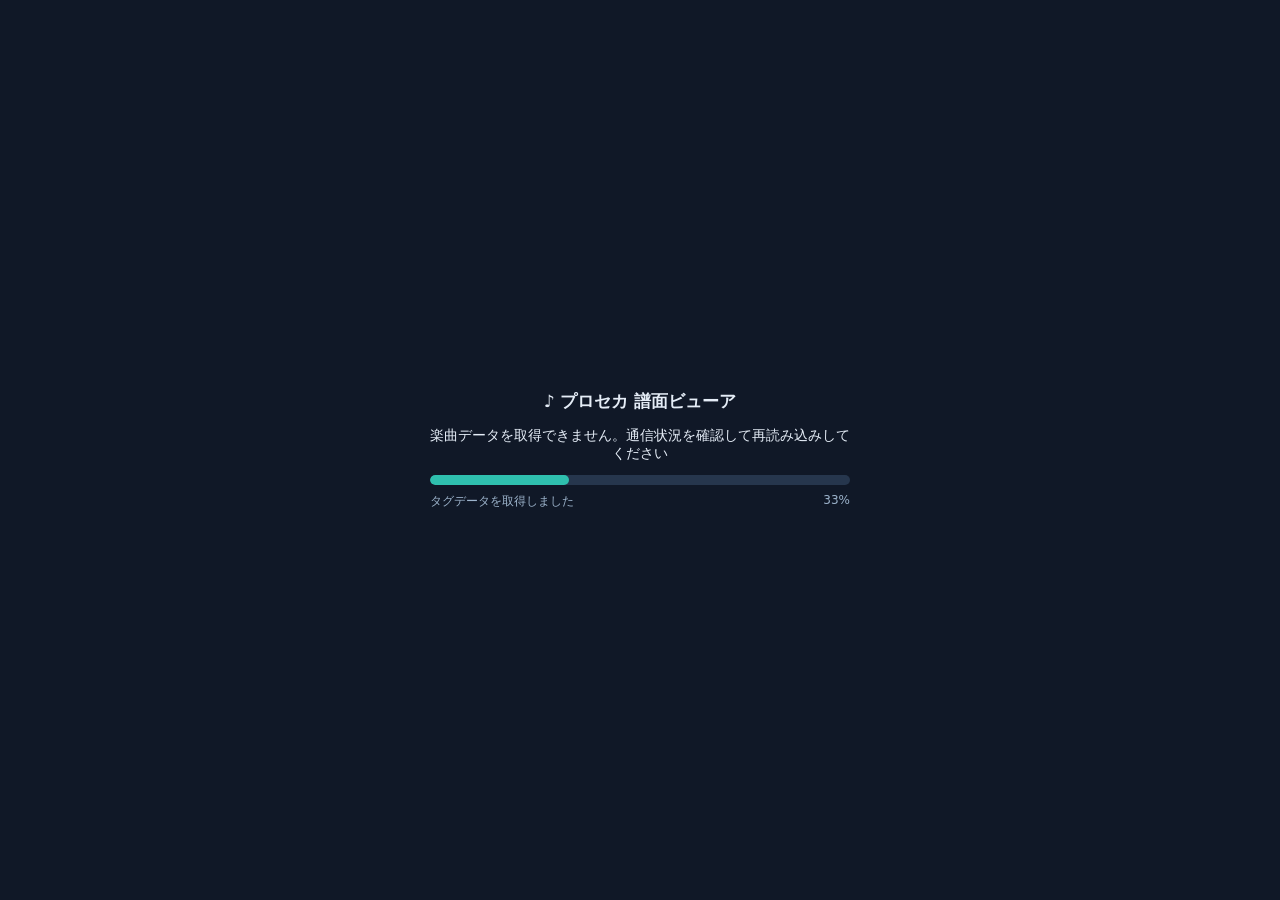
==== commit 59b77c56: "Restore index.html and README.md to the last known-good state" ====
--- a/index.html
+++ b/index.html
@@ -13,8 +13,7 @@
       button,.btn{cursor:pointer;border:0;border-radius:8px;padding:8px 14px;background:var(--acc);color:#fff;font:inherit;font-weight:700;text-decoration:none;display:inline-block}
       button.g,.btn.g{background:#e8f1fb;color:var(--ink)}
       :focus-visible{outline:3px solid #1b8f82;outline-offset:2px}
-      #menu{width:40px;height:40px;padding:0;font-size:20px;display:inline-flex;align-items:center;justify-content:center}
-      #navx{display:inline-flex;align-items:center;justify-content:center;padding:8px}
+      #menu{width:40px;height:40px;padding:0;font-size:20px}
       #nav{position:fixed;inset:0 auto 0 0;z-index:40;width:240px;max-width:84vw;padding:10px;background:#fff;box-shadow:4px 0 24px #1a2f5a33;transform:translateX(-105%);transition:transform .2s}
       #nav.open{transform:none}
       #nav header{display:flex;justify-content:space-between;align-items:center;padding:2px 4px 10px;font-weight:700}
@@ -59,8 +58,7 @@
       #p-settings h3{font-size:13px;margin:20px 0 14px;padding-bottom:6px;border-bottom:1px solid var(--ln)}
       #p-settings h2+h3,#p-settings .psg h3{margin-top:0}
       #p-settings p.mut{margin:8px 0 0}
-      .fld{margin-bottom:12px;padding:12px;background:#f8fbff;border:1.5px solid #b9d2ee;border-radius:12px;box-shadow:0 1px 4px #6aa0d014}.fld label{display:flex;justify-content:space-between;align-items:center;gap:12px;font-weight:700;margin-bottom:6px}
-      #p-settings .fld:not(.sw)>label{padding-bottom:8px;margin-bottom:10px;border-bottom:1px solid #d7e5f4}
+      .fld{margin-bottom:18px}.fld label{display:flex;justify-content:space-between;align-items:center;gap:12px;font-weight:700;margin-bottom:6px}
       .fld label b{flex:none;min-width:3.6em;padding:1px 10px;border-radius:999px;background:var(--bg2);color:#13796d;text-align:center;font-variant-numeric:tabular-nums;white-space:nowrap}
       .fld input[type=range]{-webkit-appearance:none;appearance:none;padding:0;height:26px;border:0;background:transparent;--p:50%}
       .fld input[type=range]::-webkit-slider-runnable-track{height:6px;border-radius:3px;background:linear-gradient(90deg,var(--acc) var(--p),var(--ln) var(--p))}
@@ -70,14 +68,14 @@
       .fld input[type=range]::-moz-range-thumb{width:16px;height:16px;border-radius:50%;background:var(--acc);border:2px solid #fff;box-shadow:0 1px 4px #0004}
       .fld .mut{margin-top:4px}
       .tag{margin-left:8px;padding:1px 8px;border-radius:999px;background:#e1f6f2;color:#13796d;font-size:11px;font-style:normal;font-weight:700;white-space:nowrap}
-      .fld.sw{padding:12px;background:#eef6fd;border-radius:12px}.fld.sw label{margin:0;cursor:pointer}
+      .fld.sw{padding:10px 12px;background:var(--bg2);border-radius:10px}.fld.sw label{margin:0;cursor:pointer}
       .fld input[type=checkbox]{appearance:none;-webkit-appearance:none;flex:none;position:relative;width:44px;height:26px;margin:0;padding:0;border:0;border-radius:999px;background:#c3d0e4;cursor:pointer;transition:background .15s}
       .fld input[type=checkbox]::after{content:"";position:absolute;top:3px;left:3px;width:20px;height:20px;border-radius:50%;background:#fff;box-shadow:0 1px 3px #0003;transition:transform .15s}
       .fld input[type=checkbox]:checked{background:var(--acc)}.fld input[type=checkbox]:checked::after{transform:translateX(18px)}
       @media(prefers-reduced-motion:reduce){.fld input[type=checkbox],.fld input[type=checkbox]::after{transition:none}}
       #pv{overflow:auto;max-height:68vh;background:#111827;border-radius:10px}
       #pv svg{display:block;margin:0 auto;max-width:100%;height:auto}
-      .psg{display:grid;grid-template-columns:repeat(auto-fit,minmax(min(100%,320px),1fr));gap:4px 28px;align-items:start}
+      .psg{display:grid;grid-template-columns:repeat(auto-fit,minmax(min(100%,300px),1fr));gap:0 32px}
       .psg>div{min-width:0}
       #st{position:fixed;left:50%;bottom:14px;transform:translateX(-50%);z-index:50;max-width:92vw;background:#27324aee;color:#fff;border-radius:10px;padding:8px 14px;font-size:12px}
             .lg{display:grid;grid-template-columns:repeat(auto-fill,minmax(min(100%,232px),1fr));gap:8px}
@@ -86,32 +84,23 @@
             .lgv{display:flex;align-items:center;justify-content:center;width:64px;height:52px;flex:none}
             .lgv svg{display:block;overflow:visible}
             .lgn{font-size:10px;line-height:1.3;color:var(--ink);word-break:keep-all;overflow-wrap:anywhere}
-      .msg:has(>.pgs){display:grid;place-items:center;min-height:100%;background:radial-gradient(60% 50% at 50% 45%,#2fbfae1f,transparent 70%)}
-      .pgs{--v:0%;width:min(100%,430px);padding:22px 22px 18px;border-radius:20px;text-align:left;color:#27324a;background:linear-gradient(165deg,#ffffff,#eefcf8 55%,#eaf4ff);border:1px solid #bfe9df;box-shadow:0 18px 48px #1a2f5a26,inset 0 1px 0 #fff}
-      .pgh{display:flex;align-items:flex-end;justify-content:space-between;gap:12px;margin-bottom:12px}
-      .pgp{font-size:38px;font-weight:800;line-height:1;letter-spacing:-.02em;font-variant-numeric:tabular-nums;color:#27324a}.pgp small{margin-left:2px;font-size:15px;color:#0e9484}
-      .pgn{padding:3px 11px;border-radius:999px;background:#d9f7ef;color:#0b6e60;font-size:12px;font-weight:700;white-space:nowrap}
-      .pgb{position:relative;height:10px;border-radius:99px;background:#dcebf7;overflow:hidden}
-      .pgb i{position:absolute;inset:0 auto 0 0;width:var(--v);border-radius:inherit;overflow:hidden;background:linear-gradient(90deg,#2fbfae,#38bdf8 55%,#818cf8);transition:width .7s cubic-bezier(.22,1,.36,1)}
-      .pgb i::after{content:"";position:absolute;inset:0;background:linear-gradient(100deg,transparent 30%,#ffffff80 50%,transparent 70%);transform:translateX(-100%);animation:pgsh 1.6s ease-in-out infinite}
+      .msg:has(>.pgs){display:grid;place-items:center;min-height:100%;background:radial-gradient(60% 50% at 50% 45%,#2fbfae24,transparent 70%)}
+      .pgs{--v:0%;width:min(100%,380px);padding:22px 22px 18px;border-radius:20px;text-align:left;color:#dbe6f5;background:linear-gradient(160deg,#1d2c47,#141d31);border:1px solid #2d4163;box-shadow:0 18px 48px #0009,inset 0 1px 0 #ffffff14}
+      .pgh{display:flex;align-items:flex-end;justify-content:space-between;gap:12px;margin-bottom:14px}
+      .pgp{font-size:36px;font-weight:800;line-height:1;letter-spacing:-.02em;font-variant-numeric:tabular-nums;color:#fff}.pgp small{margin-left:2px;font-size:15px;color:#8ef0e2}
+      .pgn{padding:2px 10px;border-radius:999px;background:#2fbfae26;color:#8ef0e2;font-size:12px;font-weight:700;white-space:nowrap}
+      .pgb{position:relative;height:8px;border-radius:99px;background:#24344f;overflow:hidden}
+      .pgb i{position:absolute;inset:0 auto 0 0;width:var(--v);border-radius:inherit;overflow:hidden;background:linear-gradient(90deg,#2fbfae,#5eead4 50%,#8ab4ff);transition:width .7s cubic-bezier(.22,1,.36,1)}
+      .pgb i::after{content:"";position:absolute;inset:0;background:linear-gradient(100deg,transparent 30%,#ffffff70 50%,transparent 70%);transform:translateX(-100%);animation:pgsh 1.6s ease-in-out infinite}
       .pgs ol{display:grid;grid-template-columns:repeat(4,1fr);margin:18px 0 0;padding:0;list-style:none}
-      .pgs li{position:relative;display:flex;flex-direction:column;align-items:center;gap:6px;font-size:11px;color:#8aa0bd;transition:color .3s;text-align:center}
-      .pgs li::before{content:"";position:absolute;top:9px;right:50%;width:100%;height:2px;background:#d5e5f5;transition:background .4s}.pgs li:first-child::before{display:none}
-      .pgs li span{position:relative;z-index:1;width:20px;height:20px;border-radius:50%;background:#fff;border:2px solid #c3d6ec;transition:background .3s,border-color .3s}
-      .pgs li.ok{color:#0b6e60}.pgs li.ok::before,.pgs li.on::before{background:#2fbfae}.pgs li.ok span{background:#2fbfae;border-color:#2fbfae}
-      .pgs li.ok span::after{content:"";position:absolute;left:5px;top:2px;width:4px;height:8px;border:solid #fff;border-width:0 2px 2px 0;transform:rotate(45deg)}
-      .pgs li.on{color:#27324a;font-weight:700}.pgs li.on span{border-color:#2fbfae;border-top-color:transparent;animation:pgspin .8s linear infinite}
-      .pgs li.ng{color:#e11d48;font-weight:700}.pgs li.ng span{border-color:#f43f5e;background:#f43f5e;animation:none}
-      .pgs li.ng span::after{content:"";position:absolute;left:7px;top:3px;width:2px;height:10px;background:#fff;transform:rotate(45deg)}
-      .pgs li.ng span::before{content:"";position:absolute;left:7px;top:3px;width:2px;height:10px;background:#fff;transform:rotate(-45deg)}
-      .pgt{margin:14px 0 0;min-height:2.9em;font-size:13px;line-height:1.5;color:#41546f}
-      .pgfoot{display:flex;justify-content:space-between;gap:10px;margin-top:6px;font-size:11px;color:#74829f;font-variant-numeric:tabular-nums}
-      .pgr{display:flex;gap:8px;margin-top:12px}
-      .pgr button{display:inline-flex;align-items:center;gap:7px}
-      .pgs.err{border-color:#fecdd3;background:linear-gradient(165deg,#ffffff,#fff1f2 60%,#ffe4e6)}
-      .pgs.err .pgn{background:#ffe4e6;color:#9f1239}
-      .pgs.err .pgb i{background:linear-gradient(90deg,#fb7185,#f43f5e)}
-      @keyframes pgsh{to{transform:translateX(100%)}}@keyframes pgspin{to{transform:rotate(360deg)}}
+      .pgs li{position:relative;display:flex;flex-direction:column;align-items:center;gap:6px;font-size:11px;color:#6f84a6;transition:color .3s}
+      .pgs li::before{content:"";position:absolute;top:8px;right:50%;width:100%;height:2px;background:#2a3b58;transition:background .4s}.pgs li:first-child::before{display:none}
+      .pgs li span{position:relative;z-index:1;width:18px;height:18px;border-radius:50%;background:#1a2740;border:2px solid #34496b;transition:background .3s,border-color .3s}
+      .pgs li.ok{color:#9fe8dc}.pgs li.ok::before,.pgs li.on::before{background:var(--acc)}.pgs li.ok span{background:var(--acc);border-color:var(--acc)}
+      .pgs li.ok span::after{content:"";position:absolute;left:4px;top:0;width:4px;height:8px;border:solid #0d2a27;border-width:0 2px 2px 0;transform:rotate(45deg)}
+      .pgs li.on{color:#fff;font-weight:700}.pgs li.on span{border-color:#5eead4;animation:pgr 1.4s ease-out infinite}
+      .pgt{margin:14px 0 0;min-height:2.9em;font-size:13px;line-height:1.5;color:#c4d2e4}
+      @keyframes pgsh{to{transform:translateX(100%)}}@keyframes pgr{0%{box-shadow:0 0 0 0 #5eead480}100%{box-shadow:0 0 0 9px #5eead400}}
       @media(prefers-reduced-motion:reduce){.pgb i,.pgs li,.pgs li span,.pgs li::before{transition:none}.pgb i::after,.pgs li.on span{animation:none}}
       .kc-t .fld{margin-bottom:8px}
       .kc-act{display:flex;flex-wrap:wrap;gap:8px;margin:4px 0 0}
@@ -139,75 +128,40 @@
   <body>
     <div id="ldOv" role="status" aria-label="読み込み中">
       <div class="ldCard">
-        <div class="ldIco" aria-hidden="true"><svg viewBox="0 0 24 24" width="26" height="26" fill="none" stroke="currentColor" stroke-width="2" stroke-linecap="round" stroke-linejoin="round"><path d="M9 18V5l12-2v13"/><circle cx="6" cy="18" r="3"/><circle cx="18" cy="16" r="3"/></svg></div>
-        <div class="ldTitle">プロセカ 譜面ビューア</div>
-        <div class="ldMsg">楽曲データを読み込んでいます</div>
+        <div class="ldTitle">♪ プロセカ 譜面ビューア</div>
+        <div class="ldMsg">読み込み中…</div>
         <div class="ldBarWrap"><i id="ldBar"></i></div>
-        <div class="ldSub"><span id="ldLab">準備しています</span><span id="ldPct">0%</span></div>
-        <ul class="ldSteps">
-          <li data-k="楽曲データ"><span class="ldSt" aria-hidden="true"></span><span class="ldNm">楽曲データ</span><span class="ldTx">待機中</span></li>
-          <li data-k="難易度データ"><span class="ldSt" aria-hidden="true"></span><span class="ldNm">難易度データ</span><span class="ldTx">待機中</span></li>
-          <li data-k="タグデータ"><span class="ldSt" aria-hidden="true"></span><span class="ldNm">タグデータ</span><span class="ldTx">待機中</span></li>
-        </ul>
-        <div class="ldErr" id="ldErr" hidden>
-          <p class="ldErrTx">取得に失敗しました。通信状況を確認して、もう一度お試しください。</p>
-          <button id="ldRetry" type="button"><svg viewBox="0 0 24 24" width="16" height="16" fill="none" stroke="currentColor" stroke-width="2.2" stroke-linecap="round" stroke-linejoin="round" aria-hidden="true"><path d="M21 12a9 9 0 1 1-2.64-6.36"/><path d="M21 3v6h-6"/></svg>再試行</button>
-        </div>
+        <div class="ldSub"><span id="ldLab">楽曲データを取得しています</span><span id="ldPct">0%</span></div>
       </div>
     </div>
     <style>
-      #ldOv{position:fixed;inset:0;z-index:300;background:linear-gradient(135deg,#eaf7ff,#fff3fa);color:#27324a;display:flex;align-items:center;justify-content:center;font:14px system-ui,"Hiragino Sans","Noto Sans JP",sans-serif;padding:16px}
+      #ldOv{position:fixed;inset:0;z-index:300;background:#101827;color:#e5edf7;display:flex;align-items:center;justify-content:center;font:14px system-ui,"Hiragino Sans","Noto Sans JP",sans-serif}
       #ldOv[hidden]{display:none}
-      #ldOv .ldCard{width:min(440px,94vw);background:linear-gradient(165deg,#ffffff,#eefcf8 60%,#eaf4ff);border:1px solid #bfe9df;border-radius:20px;box-shadow:0 18px 48px #1a2f5a26;padding:26px 24px 22px;text-align:center}
-      #ldOv .ldIco{width:52px;height:52px;margin:0 auto 10px;border-radius:16px;background:linear-gradient(135deg,#2fbfae,#38bdf8);color:#fff;display:flex;align-items:center;justify-content:center;box-shadow:0 6px 16px #2fbfae55}
-      #ldOv .ldTitle{font-size:17px;font-weight:800;margin-bottom:4px}
-      #ldOv .ldMsg{font-size:13px;color:#41546f;margin-bottom:16px}
-      #ldOv .ldBarWrap{height:10px;border-radius:999px;background:#dcebf7;overflow:hidden}
-      #ldOv .ldBarWrap i{display:block;height:100%;width:0%;border-radius:999px;background:linear-gradient(90deg,#2fbfae,#38bdf8,#818cf8);transition:width .35s ease}
-      #ldOv .ldSub{display:flex;justify-content:space-between;gap:10px;margin-top:8px;font-size:12px;color:#74829f;font-variant-numeric:tabular-nums}
-      #ldOv .ldSub #ldPct{font-weight:800;color:#0e9484}
-      #ldOv .ldSteps{list-style:none;margin:16px 0 0;padding:0;text-align:left;display:grid;gap:8px}
-      #ldOv .ldSteps li{display:flex;align-items:center;gap:10px;padding:9px 12px;border:1px solid #dde8f6;border-radius:12px;background:#ffffffb3;font-size:13px}
-      #ldOv .ldSt{flex:none;width:20px;height:20px;border-radius:50%;border:2px solid #c3d6ec;background:#fff;position:relative}
-      #ldOv li.on .ldSt{border-color:#2fbfae;border-top-color:transparent;animation:ldSpin .8s linear infinite}
-      #ldOv li.ok .ldSt{border-color:#2fbfae;background:#2fbfae}
-      #ldOv li.ok .ldSt::after{content:"";position:absolute;left:5px;top:2px;width:4px;height:8px;border:solid #fff;border-width:0 2px 2px 0;transform:rotate(45deg)}
-      #ldOv li.ng .ldSt{border-color:#f43f5e;background:#f43f5e}
-      #ldOv li.ng .ldSt::after{content:"";position:absolute;left:7px;top:3px;width:2px;height:10px;background:#fff;transform:rotate(45deg)}
-      #ldOv li.ng .ldSt::before{content:"";position:absolute;left:7px;top:3px;width:2px;height:10px;background:#fff;transform:rotate(-45deg)}
-      #ldOv .ldNm{font-weight:700}
-      #ldOv .ldTx{margin-left:auto;font-size:12px;color:#74829f;white-space:nowrap}
-      #ldOv li.on .ldTx{color:#0e9484;font-weight:700}
-      #ldOv li.ok .ldTx{color:#0e9484}
-      #ldOv li.ng .ldTx{color:#e11d48;font-weight:700}
-      #ldOv .ldErr{margin-top:16px;padding:14px;border:1px solid #fecdd3;border-radius:12px;background:#fff1f2}
-      #ldOv .ldErrTx{margin:0 0 10px;font-size:13px;color:#9f1239}
-      #ldOv #ldRetry{display:inline-flex;align-items:center;gap:7px;border:0;border-radius:9px;padding:9px 18px;background:#2fbfae;color:#fff;font:inherit;font-weight:800;cursor:pointer}
-      #ldOv #ldRetry:hover{filter:brightness(1.07)}
-      @keyframes ldSpin{to{transform:rotate(360deg)}}
-      @media(prefers-reduced-motion:reduce){#ldOv li.on .ldSt{animation:none}#ldOv .ldBarWrap i{transition:none}}
+      #ldOv .ldCard{width:min(420px,86vw);text-align:center}
+      #ldOv .ldTitle{font-size:17px;font-weight:700;margin-bottom:14px}
+      #ldOv .ldMsg{font-size:14px;margin-bottom:12px}
+      #ldOv .ldBarWrap{height:10px;border-radius:999px;background:#26364d;overflow:hidden}
+      #ldOv .ldBarWrap i{display:block;height:100%;width:0%;border-radius:999px;background:#2fbfae;transition:width .3s ease}
+      #ldOv .ldSub{display:flex;justify-content:space-between;margin-top:8px;font-size:12px;color:#9db4cc}
       body.ld main,body.ld header.top,body.ld #nav,body.ld #scrim{visibility:hidden}
     </style>
     <script>
       document.body.classList.add('ld');
       window.__ldN=0;window.__ldT=3;
-      window.__ldRow=function(k){var li=document.querySelector('#ldOv .ldSteps li[data-k="'+k+'"]');return li};
-      window.__ldSet=function(k,cls,tx){var li=window.__ldRow(k);if(!li)return;li.className=cls;var t=li.querySelector('.ldTx');if(t)t.textContent=tx};
-      window.__ldStep=function(lab){window.__ldN=Math.min(window.__ldT,window.__ldN+1);var p=Math.round(window.__ldN/window.__ldT*100);var b=document.getElementById('ldBar'),t=document.getElementById('ldPct'),l=document.getElementById('ldLab');if(t){var from=window.__ldDP||0;if(window.__ldAF)cancelAnimationFrame(window.__ldAF);var t0=performance.now();var animLd=function(now){var k=Math.min(1,(now-t0)/550),v=Math.round(from+(p-from)*(1-Math.pow(1-k,3)));window.__ldDP=v;if(b)b.style.width=v+'%';t.textContent=v+'%';if(k<1)window.__ldAF=requestAnimationFrame(animLd)};window.__ldAF=requestAnimationFrame(animLd);}if(lab){window.__ldSet(lab,'ok','完了');if(l)l.textContent=lab+'を取得しました'}var ks=['楽曲データ','難易度データ','タグデータ'];for(var i=0;i<ks.length;i++){var li=window.__ldRow(ks[i]);if(li&&!li.className){window.__ldSet(ks[i],'on','取得中');if(l)l.textContent=ks[i]+'を取得しています';break}}};
+      window.__ldStep=function(lab){window.__ldN=Math.min(window.__ldT,window.__ldN+1);var p=Math.round(window.__ldN/window.__ldT*100);var b=document.getElementById('ldBar'),t=document.getElementById('ldPct'),l=document.getElementById('ldLab');if(b)b.style.width=p+'%';if(t)t.textContent=p+'%';if(l&&lab)l.textContent=lab+'を取得しました';};
       window.__ldDone=function(){var o=document.getElementById('ldOv');if(o)o.hidden=true;document.body.classList.remove('ld');};
-      window.__ldFail=function(){var ks=['楽曲データ','難易度データ','タグデータ'];for(var i=0;i<ks.length;i++){var li=window.__ldRow(ks[i]);if(li&&li.className==='on')window.__ldSet(ks[i],'ng','失敗');else if(li&&!li.className)window.__ldSet(ks[i],'','未取得')}var l=document.getElementById('ldLab');if(l)l.textContent='取得に失敗しました';var m=document.querySelector('#ldOv .ldMsg');if(m)m.textContent='楽曲データを取得できませんでした';var e=document.getElementById('ldErr');if(e)e.hidden=false;var r=document.getElementById('ldRetry');if(r)r.onclick=function(){location.reload()};};
-      window.__ldSet('楽曲データ','on','取得中');
+      window.__ldFail=function(){var l=document.getElementById('ldLab');if(l)l.textContent='取得に失敗しました';var m=document.querySelector('#ldOv .ldMsg');if(m)m.textContent='楽曲データを取得できません。通信状況を確認して再読み込みしてください';};
     </script>
     <header class="top">
-      <button id="menu" aria-label="メニューを開く" aria-expanded="false" aria-controls="nav"><svg viewBox="0 0 24 24" width="22" height="22" fill="none" stroke="currentColor" stroke-width="2.4" stroke-linecap="round" aria-hidden="true"><path d="M4 7h16"/><path d="M4 12h16"/><path d="M4 17h16"/></svg></button>
+      <button id="menu" aria-label="メニューを開く" aria-expanded="false" aria-controls="nav">☰</button>
       <h1 id="ttl">ホーム</h1>
     </header>
     <div id="scrim" hidden=""></div>
     <div id="kcTop" class="kc-top" hidden><i></i></div>
     <nav id="nav" aria-label="メインメニュー" inert="">
       <header>
-        <span style="display:inline-flex;align-items:center;gap:7px"><svg viewBox="0 0 24 24" width="18" height="18" fill="none" stroke="#2fbfae" stroke-width="2" stroke-linecap="round" stroke-linejoin="round" aria-hidden="true"><path d="M9 18V5l12-2v13"/><circle cx="6" cy="18" r="3"/><circle cx="18" cy="16" r="3"/></svg>プロセカ 譜面ビューア</span>
-        <button id="navx" class="g" aria-label="メニューを閉じる"><svg viewBox="0 0 24 24" width="18" height="18" fill="none" stroke="currentColor" stroke-width="2.4" stroke-linecap="round" aria-hidden="true"><path d="M6 6l12 12"/><path d="M18 6L6 18"/></svg></button>
+        <span>♪ プロセカ 譜面ビューア</span>
+        <button id="navx" class="g" aria-label="メニューを閉じる">✕</button>
       </header>
       <a href="#home" data-p="home">ホーム</a>
       <a href="#songs" data-p="songs">曲を探す</a>
@@ -446,7 +400,6 @@
           <div class="kc-act">
             <button id="kcGo">未保存のデータを一括保存</button>
             <button id="kcStop" class="g" hidden>中止</button>
-            <button id="kcRetry" class="g" hidden>スキップした項目を再試行</button>
             <button id="kcDel" class="kc-danger">キャッシュを完全削除</button>
           </div>
           <div class="kc-box" id="kcP" hidden>
@@ -1052,99 +1005,31 @@
               .replace('<svg xmlns="http://www.w3.org/2000/svg"','<svg xmlns="http://www.w3.org/2000/svg" xmlns:xlink="http://www.w3.org/1999/xlink"')
               .replace(/<use href=/g,'<use xlink:href=')
               .replace('font-family="system-ui,sans-serif"',`font-family="system-ui,'Hiragino Sans','Noto Sans JP',Meiryo,sans-serif"`);
-            /* ---------- 汎用の処理進捗オーバーレイ（明るい配色・段階の詳細表示・再試行つき） ----------
-               拡大表示／譜面再生への遷移と、SVG・PNG保存で共用する。win は表示先の window（拡大表示では iframe 側） */
-            const TP_ICO={
-              dl:'<svg viewBox="0 0 24 24" width="24" height="24" fill="none" stroke="currentColor" stroke-width="2" stroke-linecap="round" stroke-linejoin="round" aria-hidden="true"><path d="M21 15v4a2 2 0 0 1-2 2H5a2 2 0 0 1-2-2v-4"/><path d="M7 10l5 5 5-5"/><path d="M12 15V3"/></svg>',
-              go:'<svg viewBox="0 0 24 24" width="24" height="24" fill="none" stroke="currentColor" stroke-width="2" stroke-linecap="round" stroke-linejoin="round" aria-hidden="true"><polygon points="6 3 20 12 6 21 6 3" fill="currentColor" stroke="none"/></svg>',
-              ok:'<svg viewBox="0 0 24 24" width="24" height="24" fill="none" stroke="currentColor" stroke-width="2.4" stroke-linecap="round" stroke-linejoin="round" aria-hidden="true"><path d="M20 6L9 17l-5-5"/></svg>',
-              err:'<svg viewBox="0 0 24 24" width="24" height="24" fill="none" stroke="currentColor" stroke-width="2" stroke-linecap="round" stroke-linejoin="round" aria-hidden="true"><path d="M10.3 3.9L1.8 18a2 2 0 0 0 1.7 3h17a2 2 0 0 0 1.7-3L13.7 3.9a2 2 0 0 0-3.4 0z"/><path d="M12 9v4"/><path d="M12 17h.01"/></svg>',
-              retry:'<svg viewBox="0 0 24 24" width="16" height="16" fill="none" stroke="currentColor" stroke-width="2.2" stroke-linecap="round" stroke-linejoin="round" aria-hidden="true"><path d="M21 12a9 9 0 1 1-2.64-6.36"/><path d="M21 3v6h-6"/></svg>'};
-            const TP_CSS='.tpov{position:fixed;inset:0;z-index:600;display:flex;align-items:center;justify-content:center;background:#eaf6ffcc;backdrop-filter:blur(3px);padding:16px;font:14px/1.5 system-ui,"Hiragino Sans","Noto Sans JP",Meiryo,sans-serif}'
-              +'.tpov[hidden]{display:none}'
-              +'.tpcard{width:min(440px,94vw);max-height:92vh;overflow:auto;background:linear-gradient(165deg,#ffffff,#eefcf8 55%,#eaf4ff);border:1px solid #bfe9df;border-radius:20px;box-shadow:0 18px 48px #1a2f5a33;padding:22px;color:#27324a;text-align:left}'
-              +'.tphd{display:flex;align-items:center;gap:12px}'
-              +'.tpico{flex:none;width:46px;height:46px;border-radius:14px;background:linear-gradient(135deg,#2fbfae,#38bdf8);color:#fff;display:flex;align-items:center;justify-content:center;box-shadow:0 6px 16px #2fbfae55}'
-              +'.tpov.err .tpico{background:linear-gradient(135deg,#fb7185,#f43f5e);box-shadow:0 6px 16px #f43f5e44}'
-              +'.tpov.done .tpico{background:linear-gradient(135deg,#34d399,#2fbfae)}'
-              +'.tptt{font-weight:800;font-size:16px;line-height:1.3}.tpsb{font-size:12px;color:#74829f}'
-              +'.tppc{margin-left:auto;font-size:30px;font-weight:800;font-variant-numeric:tabular-nums;line-height:1}.tppc small{font-size:13px;color:#0e9484;margin-left:2px}'
-              +'.tpbar{height:10px;border-radius:99px;background:#dcebf7;overflow:hidden;margin:16px 0 4px}.tpbar i{display:block;height:100%;width:0%;border-radius:inherit;background:linear-gradient(90deg,#2fbfae,#38bdf8,#818cf8);transition:width .45s cubic-bezier(.22,1,.36,1)}'
-              +'.tpov.err .tpbar i{background:linear-gradient(90deg,#fb7185,#f43f5e)}'
-              +'.tpsteps{list-style:none;margin:12px 0 0;padding:0;display:grid;gap:7px}'
-              +'.tpsteps li{display:flex;align-items:center;gap:10px;padding:8px 12px;border:1px solid #dde8f6;border-radius:11px;background:#ffffffb3;font-size:13px;color:#74829f}'
-              +'.tpst{flex:none;width:19px;height:19px;border-radius:50%;border:2px solid #c3d6ec;background:#fff;position:relative}'
-              +'.tpsteps li.on{color:#27324a;font-weight:700;border-color:#9be3d6}.tpsteps li.on .tpst{border-color:#2fbfae;border-top-color:transparent;animation:tpspin .8s linear infinite}'
-              +'.tpsteps li.ok{color:#0b6e60}.tpsteps li.ok .tpst{border-color:#2fbfae;background:#2fbfae}'
-              +'.tpsteps li.ok .tpst::after{content:"";position:absolute;left:4px;top:1px;width:4px;height:8px;border:solid #fff;border-width:0 2px 2px 0;transform:rotate(45deg)}'
-              +'.tpsteps li.ng{color:#e11d48;font-weight:700}.tpsteps li.ng .tpst{border-color:#f43f5e;background:#f43f5e}'
-              +'.tpsteps li.ng .tpst::after{content:"";position:absolute;left:6px;top:2px;width:2px;height:11px;background:#fff;transform:rotate(45deg)}'
-              +'.tpsteps li.ng .tpst::before{content:"";position:absolute;left:6px;top:2px;width:2px;height:11px;background:#fff;transform:rotate(-45deg)}'
-              +'.tpmsg{margin:12px 0 0;min-height:1.4em;font-size:13px;color:#41546f;overflow-wrap:anywhere}'
-              +'.tpfoot{margin-top:4px;font-size:11px;color:#74829f;font-variant-numeric:tabular-nums}'
-              +'.tpact{display:flex;flex-wrap:wrap;gap:8px;margin-top:14px}'
-              +'.tpact button{display:inline-flex;align-items:center;gap:7px;border:0;border-radius:9px;padding:9px 16px;background:#2fbfae;color:#fff;font:inherit;font-weight:800;cursor:pointer}'
-              +'.tpact button.g{background:#e8f1fb;color:#27324a}.tpact button:hover{filter:brightness(1.06)}'
-              +'@keyframes tpspin{to{transform:rotate(360deg)}}'
-              +'@media(prefers-reduced-motion:reduce){.tpsteps li.on .tpst{animation:none}.tpbar i{transition:none}}';
-            const TPW=new WeakMap();
-            function taskProgress(win,title,steps,icon){
-              const d=win.document;
-              if(!d.querySelector('style[data-tp]')){const sty=d.createElement('style');sty.setAttribute('data-tp','1');sty.textContent=TP_CSS;d.head.appendChild(sty)}
-              let o=TPW.get(win);
-              if(!o){
-                o=d.createElement('div');o.className='tpov';o.setAttribute('role','status');o.setAttribute('aria-live','polite');
-                o.innerHTML='<div class="tpcard"><div class="tphd"><span class="tpico"></span><div><div class="tptt"></div><div class="tpsb">処理中</div></div><div class="tppc"><span>0</span><small>%</small></div></div><div class="tpbar"><i></i></div><ol class="tpsteps"></ol><p class="tpmsg"></p><div class="tpfoot"><span class="tpel">経過 0.0秒</span></div><div class="tpact" hidden><button type="button" class="tpretry">'+TP_ICO.retry+'再試行</button><button type="button" class="g tpclose">閉じる</button></div></div>';
-                d.body.appendChild(o);TPW.set(win,o);
-                o.querySelector('.tpclose').onclick=()=>{o.hidden=true;clearInterval(o._tm)};
-              }
-              const ico=o.querySelector('.tpico'),sb=o.querySelector('.tpsb'),pc=o.querySelector('.tppc span'),bar=o.querySelector('.tpbar i'),ol=o.querySelector('.tpsteps'),msg=o.querySelector('.tpmsg'),el=o.querySelector('.tpel'),act=o.querySelector('.tpact'),rt=o.querySelector('.tpretry');
-              o.querySelector('.tptt').textContent=title;sb.textContent='処理中';o.classList.remove('err','done');act.hidden=true;msg.textContent='';pc.textContent='0';bar.style.width='0%';
-              ico.innerHTML=icon||TP_ICO.dl;
-              ol.innerHTML=steps.map(x=>'<li><span class="tpst"></span><span>'+x+'</span></li>').join('');
-              o.hidden=false;const t0=performance.now();clearInterval(o._tm);
-              el.textContent='経過 0.0秒';o._tm=setInterval(()=>{el.textContent='経過 '+((performance.now()-t0)/1000).toFixed(1)+'秒'},200);
-              const lis=[].slice.call(ol.children);
-              const ctl={
-                set(pct,step,text){pct=Math.max(0,Math.min(100,Math.round(pct)));pc.textContent=pct;bar.style.width=pct+'%';lis.forEach((l,i)=>{l.className=i<step?'ok':i===step?'on':''});if(text)msg.textContent=text},
-                done(text){ctl.set(100,steps.length);sb.textContent='完了';o.classList.add('done');ico.innerHTML=TP_ICO.ok;if(text)msg.textContent=text;clearInterval(o._tm);setTimeout(()=>{o.hidden=true},1100)},
-                fail(text,retry){o.classList.add('err');sb.textContent='エラー';ico.innerHTML=TP_ICO.err;msg.textContent=text;lis.forEach(l=>{if(l.className==='on')l.className='ng'});clearInterval(o._tm);act.hidden=false;rt.style.display=retry?'':'none';rt.onclick=()=>{act.hidden=true;if(retry)retry()};o.hidden=false}
-              };
-              return ctl;
-            }
             async function saveChart(R,fmt,base,say=st,zoom=100,win=window){
               const name=fileSafe(base),W=R.W||R.cs.length*R.w,H=R.H||R.h;let url='';
               const sized=(w,h)=>standaloneSVG(R.svg).replace(/width="[\d.]+" height="[\d.]+"/,`width="${w}" height="${h}"`);
               const hasInk=(ctx,w,h)=>{try{const d=ctx.getImageData(0,Math.floor(h/2),w,1).data;for(let i=0;i<d.length;i+=4)if(d[i]!==17||d[i+1]!==24||d[i+2]!==39)return true}catch(e){}return false};
-              const isSvg=fmt==='svg';
-              const tp=taskProgress(win,isSvg?'SVGで保存':'PNGで保存',isSvg?['保存の準備','SVGデータを生成','ファイルを保存']:['保存の準備','譜面を画像化','PNGデータを生成','ファイルを保存']);
               try{
-               if(isSvg){
-                tp.set(20,0,'保存の準備をしています');
+               if(fmt==='svg'){
                 const z=Math.max(.01,zoom/100);
-                tp.set(65,1,'SVGデータを生成しています');
-                saveBlob(new Blob([sized(Math.round(W*z),Math.round(H*z))],{type:'image/svg+xml;charset=utf-8'}),name+'.svg',win);
-                tp.done(`SVGを保存しました（拡大倍率 ${Math.round(zoom)}%）`);say(`SVGを保存しました（拡大倍率 ${Math.round(zoom)}%）`);return}
+                saveBlob(new Blob([sized(Math.round(W*z),Math.round(H*z))],{type:'image/svg+xml;charset=utf-8'}),name+'.svg',win);say(`SVGを保存しました（拡大倍率 ${Math.round(zoom)}%）`);return}
                say('PNGを生成中…（長い譜面は数秒かかります）');
-               tp.set(12,0,`保存の準備をしています（譜面サイズ ${W}×${H}px）`);
                /* ブラウザのcanvas上限（特にSafari）を超える場合は、縮小しながら作り直す */
                let sc=Math.min(PNG_SCALE,PNG_MAX_SIDE/W,PNG_MAX_SIDE/H,Math.sqrt(PNG_MAX_AREA/(W*H))),blob=null,cw=0,ch=0;
                for(let k=0;k<10&&!blob;k++,sc*=.75){
                 cw=Math.max(1,Math.floor(W*sc));ch=Math.max(1,Math.floor(H*sc));
-                tp.set(30+k*3,1,`譜面を画像化しています${k?`（大きすぎるため縮小して再試行 ${k}回目）`:''}：${cw}×${ch}px`);
                 url=URL.createObjectURL(new Blob([sized(cw,ch)],{type:'image/svg+xml;charset=utf-8'}));
                 try{
                  const img=new Image();await new Promise((ok,ng)=>{img.onload=ok;img.onerror=ng;img.src=url});
                  const cv=document.createElement('canvas');cv.width=cw;cv.height=ch;const ctx=cv.getContext('2d');
-                 if(ctx){ctx.fillStyle='#111827';ctx.fillRect(0,0,cw,ch);ctx.drawImage(img,0,0,cw,ch);if(hasInk(ctx,cw,ch)){tp.set(82,2,'PNGデータを生成しています');blob=await new Promise(ok=>cv.toBlob(ok,'image/png'))}}
+                 if(ctx){ctx.fillStyle='#111827';ctx.fillRect(0,0,cw,ch);ctx.drawImage(img,0,0,cw,ch);if(hasInk(ctx,cw,ch))blob=await new Promise(ok=>cv.toBlob(ok,'image/png'))}
                  cv.width=cv.height=0;
                 }catch(e){console.warn(e)}
                 URL.revokeObjectURL(url);url='';
                }
                if(!blob)throw new Error('PNGを生成できません。1列あたりの小節数やノーツ間隔を下げるか、SVGで保存してください');
-               tp.set(92,3,'ファイルを保存します');
-               saveBlob(blob,name+'.png',win);tp.done(`PNGを保存しました（${cw}×${ch}px）`);say(`PNGを保存しました（${cw}×${ch}px）`);
-              }catch(e){say('保存エラー: '+e.message);console.error(e);tp.fail('保存エラー: '+e.message,()=>saveChart(R,fmt,base,say,zoom,win))}finally{if(url)URL.revokeObjectURL(url)}
+               saveBlob(blob,name+'.png',win);say(`PNGを保存しました（${cw}×${ch}px）`);
+              }catch(e){say('保存エラー: '+e.message);console.error(e)}finally{if(url)URL.revokeObjectURL(url)}
             }
 
 
@@ -1152,82 +1037,35 @@
             const DN={easy:'EASY',normal:'NORMAL',hard:'HARD',expert:'EXPERT',master:'MASTER',append:'APPEND'};
             const UNITS=[['all','すべてのユニット'],['vocaloid','VIRTUAL SINGER'],['light_music_club','Leo/need'],['idol','MORE MORE JUMP!'],['street','Vivid BAD SQUAD'],['theme_park','ワンダーランズ×ショウタイム'],['school_refusal','25時、ナイトコードで。'],['other','その他']];
             function stepperInit(spec,dark){
-              var d=document,c=dark?{b:'#2a3d57',t:'#e5edf7',v:'#0f1a2b',vt:'#8ef0e2',s:'0 1px 3px #0009',o:'#344b66',a:'#2fbfae',at:'#102033',ch:'#22344f'}:{b:'#ffffff',t:'#27324a',v:'#dde8f6',vt:'#13796d',s:'0 1px 4px #27324a33',o:'#c9d9ee',a:'#2fbfae',at:'#ffffff',ch:'#ffffff'},st=d.createElement('style');
-              /* 数値・選択の設定はゲージ（スライダー）ではなくボタンで操作する共通部品。
-                 .stp=大小ステップの増減ボタン＋現在値、.pre=よく使う値のプリセット、.seg=selectの置き換え選択ボタン群。
-                 いずれも flex-wrap で折り返し、画面幅によらず行の途中で崩れない。設定／拡大／再生の3画面で共用し見た目と操作を統一する */
-              st.textContent='.ctlx{margin-top:6px}'
-                +'.stp{display:flex;flex-wrap:wrap;gap:6px;justify-content:center;align-items:stretch}'
-                +'.stp button{flex:1 1 44px;min-width:44px;max-width:64px;height:44px;padding:0;border:1px solid '+c.o+';border-radius:10px;background:'+c.b+';color:'+c.t+';font-family:inherit;font-size:15px;font-weight:800;line-height:1;box-shadow:'+c.s+';cursor:pointer;touch-action:manipulation;-webkit-tap-highlight-color:transparent}'
+              var d=document,c=dark?{b:'#2a3d57',t:'#e5edf7',v:'#0f1a2b',vt:'#8ef0e2',s:'0 1px 3px #0009',o:'#344b66'}:{b:'#f4f8fd',t:'#27324a',v:'#dde8f6',vt:'#27324a',s:'0 1px 4px #27324a33',o:'#dde8f6'},st=d.createElement('style');
+              st.textContent='.stp{display:flex;gap:6px;justify-content:center;align-items:stretch;margin-top:4px}'
+                +'.stp button{flex:1 1 0;min-width:0;max-width:64px;height:42px;padding:0;border:1px solid '+c.o+';border-radius:10px;background:'+c.b+';color:'+c.t+';font-family:inherit;font-size:15px;font-weight:800;line-height:1;box-shadow:'+c.s+';cursor:pointer;touch-action:manipulation;-webkit-tap-highlight-color:transparent}'
                 +'.stp button.sm{font-size:12px}.stp button.xs{font-size:10px}'
-                +'.stp button:hover{filter:brightness(1.06)}.stp button:active{transform:translateY(1px);box-shadow:none}.stp button:disabled{opacity:.35;cursor:default;transform:none}'
-                +'.stp button:focus-visible,.pre button:focus-visible,.seg button:focus-visible{outline:3px solid '+c.a+';outline-offset:2px}'
-                +'.stp b,.stp .value{flex:2 1 84px;min-width:84px;max-width:128px;display:flex;align-items:center;justify-content:center;padding:0 4px;border-radius:10px;background:'+c.v+';color:'+c.vt+';font-size:15px;font-weight:700;font-variant-numeric:tabular-nums;white-space:nowrap}'
-                +'.pre,.seg{display:flex;flex-wrap:wrap;gap:6px;margin-top:6px}'
-                +'.pre button,.seg button{flex:1 1 auto;min-height:36px;padding:6px 12px;border:1px solid '+c.o+';border-radius:999px;background:'+c.ch+';color:'+c.t+';font-family:inherit;font-size:12.5px;font-weight:700;line-height:1.25;cursor:pointer;touch-action:manipulation;-webkit-tap-highlight-color:transparent;overflow-wrap:anywhere}'
-                +'.pre button:hover,.seg button:hover{filter:brightness(1.05)}'
-                +'.pre button.on,.seg button.on{background:'+c.a+';border-color:'+c.a+';color:'+c.at+'}'
-                +'@media(prefers-reduced-motion:reduce){.stp button:active{transform:none}}';
+                +'.stp button:active{transform:translateY(1px);box-shadow:none}.stp button:disabled{opacity:.35;cursor:default;transform:none}'
+                +'.stp b,.stp .value{flex:1.7 1 0;min-width:0;max-width:104px;display:flex;align-items:center;justify-content:center;padding:0 2px;border-radius:10px;background:'+c.v+';color:'+c.vt+';font-size:15px;font-weight:400;font-variant-numeric:tabular-nums;white-space:nowrap}';
               d.head.appendChild(st);
-              var PRE={zm:[50,100,150,200,250,300,400],spacing:[50,100,150,200,250,300,400],zoom:[10,25,50,75,100],
-                slOpacity:[0,20,40,60,80,100],gdOpacity:[0,20,40,60,80,100],slideOpacity:[0,20,40,60,80,100],guideOpacity:[0,20,40,60,80,100],slO:[0,20,40,60,80,100],gdO:[0,20,40,60,80,100],
-                plVol:[0,25,50,75,100],vol:[0,25,50,75,100],seVol:[0,25,50,75,100],
-                plRate:[0.25,0.5,0.75,1],rate:[0.25,0.5,0.75,1],
-                plAo:[-1,-0.5,0,0.5,1],ao:[-1,-0.5,0,0.5,1],
-                plSpd:[2,4,6,8,10,12],spd:[2,4,6,8,10,12],
-                plAp:[0,10,20,30,50],ap:[0,10,20,30,50],bgB:[50,80,100,120,150]};
-              var SUF={slOpacity:'%',gdOpacity:'%',slideOpacity:'%',guideOpacity:'%',slO:'%',gdO:'%',plVol:'%',vol:'%',seVol:'%',plAp:'%',ap:'%',bgB:'%',zoom:'%',plRate:'×',rate:'×'};
               Object.keys(spec).forEach(function(id){
                 var inp=d.getElementById(id),lab=d.querySelector('label[for="'+id+'"]');
                 if(!inp||!lab)return;
-                var n=lab.firstChild,name;
+                var ds=spec[id],mn=+inp.min,mx=+inp.max,bs=[],row=d.createElement('div'),val=lab.querySelector('b,.value')||d.createElement('b'),n=lab.firstChild,name,
+                  dec=Math.max.apply(null,ds.map(function(x){return (String(x).split('.')[1]||'').length}));
                 if(n&&n.nodeType===1)n=n.firstChild;
                 name=n?n.textContent.trim():'';
-                if(spec[id]==='seg'||inp.tagName==='SELECT'){
-                  /* select は選択ボタン群に置き換える（元の select は値の保持と change 通知のため隠して残す） */
-                  var seg=d.createElement('div');seg.className='seg';seg.setAttribute('role','group');seg.setAttribute('aria-label',name);
-                  var sbs=[];
-                  var supd=function(){sbs.forEach(function(x){var on=x[1]===inp.value;x[0].classList.toggle('on',on);x[0].setAttribute('aria-pressed',on)})};
-                  Array.prototype.forEach.call(inp.options,function(op){
-                    var b=d.createElement('button');b.type='button';b.textContent=op.textContent;
-                    b.onclick=function(){if(inp.value!==op.value){inp.value=op.value;inp.dispatchEvent(new Event('change',{bubbles:true}))}supd()};
-                    sbs.push([b,op.value]);seg.appendChild(b);
-                  });
-                  inp.__segUpd=supd;
-                  inp.style.display='none';inp.parentNode.insertBefore(seg,inp.nextSibling);supd();
-                  return;
-                }
-                var ds=spec[id],mn=+inp.min,mx=+inp.max,bs=[],pbs=[],wrap=d.createElement('div'),row=d.createElement('div'),val=lab.querySelector('b,.value')||d.createElement('b'),
-                  dec=Math.max.apply(null,ds.map(function(x){return (String(x).split('.')[1]||'').length}));
-                var upd=function(){var v=+inp.value;bs.forEach(function(x){x[0].disabled=x[1]<0?v<=mn:v>=mx});pbs.forEach(function(x){var on=Math.abs(x[1]-v)<1e-9;x[0].classList.toggle('on',on);x[0].setAttribute('aria-pressed',on)})};
+                var upd=function(){var v=+inp.value;bs.forEach(function(x){x[0].disabled=x[1]<0?v<=mn:v>=mx})};
                 var mk=function(x){
-                  var b=d.createElement('button'),t=(x<0?'−':'+')+Math.abs(x);
-                  b.type='button';b.textContent=t;b.className=t.length>4?'xs':t.length>3?'sm':'';b.setAttribute('aria-label',name+'を'+t+'する');
+                  var b=d.createElement('button'),t=(x<0?'\u2212':'+')+Math.abs(x);
+                  b.type='button';b.textContent=t;b.className=t.length>4?'xs':t.length>3?'sm':'';b.setAttribute('aria-label',name+' '+t);
                   b.onclick=function(){inp.value=Math.min(mx,Math.max(mn,+(+inp.value+x).toFixed(dec)));inp.dispatchEvent(new Event('input',{bubbles:true}));upd()};
                   bs.push([b,x]);return b};
-                wrap.className='ctlx';
                 row.className='stp';row.setAttribute('role','group');row.setAttribute('aria-label',name);
                 ds.slice().reverse().forEach(function(x){row.appendChild(mk(-x))});
                 row.appendChild(val);
                 ds.forEach(function(x){row.appendChild(mk(x))});
-                wrap.appendChild(row);
-                var pre=PRE[id];
-                if(pre&&pre.length){
-                  var pr=d.createElement('div');pr.className='pre';pr.setAttribute('role','group');pr.setAttribute('aria-label',name+'のプリセット');
-                  pre.forEach(function(x){
-                    if(x<mn||x>mx)return;
-                    var b=d.createElement('button');b.type='button';b.textContent=x+(SUF[id]||'');b.setAttribute('aria-label',name+'を'+x+(SUF[id]||'')+'にする');
-                    b.onclick=function(){inp.value=x;inp.dispatchEvent(new Event('input',{bubbles:true}));upd()};
-                    pbs.push([b,x]);pr.appendChild(b);
-                  });
-                  if(pr.children.length)wrap.appendChild(pr);
-                }
-                inp.style.display='none';inp.parentNode.insertBefore(wrap,inp.nextSibling);
+                inp.style.display='none';inp.parentNode.insertBefore(row,inp.nextSibling);
                 new MutationObserver(upd).observe(val,{childList:true,characterData:true,subtree:true});
                 upd();
               });
             }
-
             const PREF_KEY='sekaiChartViewer.settings.v1',DEF={zm:200,bpc:8,sl:100,gd:40,mirror:false},BPCS=[4,6,8,12,16,24,32];
             let songs=[],diffs={},tags={},cur=null,curD=null,key='',rid=0,cancel=()=>{},lastR=null,sus='',dirty=false,listY=0,stT=0,songLabel='',songInfo=null,lastName='score';
             const clamp=(v,d,lo,hi)=>{v=v==null?NaN:Number(v);return Number.isFinite(v)?Math.min(hi,Math.max(lo,v)):d};
@@ -1238,7 +1076,7 @@
             const pref=clamp;
             const vs=()=>({slideOpacity:cfg.sl/100,guideOpacity:cfg.gd/100,mirror:cfg.mirror});
             /* 譜面再生の設定。再生画面（openPlayer）と設定画面の両方がこれを読む（スライド/ガイドの透明度とミラーは「表示の設定」と共通） */
-            const playPrefs=()=>{const pp=loadPrefs().player||{},ab=pp.apb!=null?pp.apb:pp.ap!=null?100-pp.ap:null /* 新：apb＝レーン奥からの%。旧設定 ap（見える範囲%・100=全体）は 100-ap に読み替え */;return{spd:Math.round(pref(pp.spd,6,1,12)*100)/100,rate:Math.round(pref(pp.rate,1,.25,1)*100)/100,ap:Math.round(pref(ab,0,0,100)),sf:pp.sf==null?true:!!pp.sf,rk:pp.rk==='keep'?'keep':'all',sl:vs().slideOpacity,gd:vs().guideOpacity,mirror:vs().mirror,ao:Math.round(pref(pp.aoff,0,-3,3)*100)/100,lat:Math.round(pref(pp.lat,0,-500,500)),vol:pref(pp.vol,1,0,1),dv:pp.dv==='virtual_singer'?'virtual_singer':'sekai',vw:pp.vw==='game'?'game':'flat',skin:pp.skin==='02'?'02':'01',se:(pp.se==='02'||pp.se==='off')?pp.se:'01',seVol:pref(pp.seVol,.9,0,1),bgb:pref(pp.bgb,1,.2,1.5),fxp:pp.fxp===1?1:0}};
+            const playPrefs=()=>{const pp=loadPrefs().player||{},ab=pp.apb!=null?pp.apb:pp.ap!=null?100-pp.ap:null /* 新：apb＝レーン奥からの%。旧設定 ap（見える範囲%・100=全体）は 100-ap に読み替え */;return{spd:Math.round(pref(pp.spd,6,1,12)*100)/100,rate:Math.round(pref(pp.rate,1,.25,1)*100)/100,ap:Math.round(pref(ab,0,0,100)),sf:pp.sf==null?true:!!pp.sf,rk:pp.rk==='keep'?'keep':'all',sl:vs().slideOpacity,gd:vs().guideOpacity,mirror:vs().mirror,ao:Math.round(pref(pp.aoff,0,-3,3)*100)/100,vol:pref(pp.vol,1,0,1),dv:pp.dv==='virtual_singer'?'virtual_singer':'sekai',vw:pp.vw==='game'?'game':'flat',skin:pp.skin==='02'?'02':'01',se:(pp.se==='02'||pp.se==='off')?pp.se:'01',seVol:pref(pp.seVol,.9,0,1),bgb:pref(pp.bgb,1,.2,1.5),fxp:pp.fxp===1?1:0}};
             const st=t=>{const e=$('#st');e.textContent=t;e.hidden=!t;clearTimeout(stT);if(t&&!/…$/.test(t))stT=setTimeout(()=>e.hidden=true,6000)};
             const jget=async u=>{try{const r=await fetch(MASTER+u);if(!r.ok)throw 0;kcM('master/'+u,r.clone());return await r.json()}catch(e){const c=await CC.get('master/'+u);if(c)return c.json();throw e}}; /* 通信優先・失敗時はキャッシュ */
             const fd=ms=>{if(!ms)return'-';const d=new Date(ms);return`${d.getFullYear()}/${pad(d.getMonth()+1,2)}/${pad(d.getDate(),2)}`};
@@ -1364,63 +1202,41 @@
             };
             function drawChart(){
               try{const S=parseSUS(sus),R=render(S,cfg.zm,cfg.bpc,0,0,vs());$('#chart').innerHTML=R.svg;lastR=R;dirty=false;toFirst();const o=diffs[cur.id][curD];lastName=cur.title+'_'+curD;songLabel=`${cur.title}-${curD.toUpperCase()} Lv${o.playLevel}`;const sj=cur;songInfo={get jk(){return(IMG.done.get(jacket(sj))||{}).src||jacket(sj)},id:cur.id,fs:cur.fillerSec||0,title:cur.title,diff:curD,level:o.playLevel};st('')}
-              catch(e){st('解析エラー: '+e.message);console.error(e);if($('#pg'))progFail('譜面を表示できませんでした（'+e.message+'）。再試行してください。')}
+              catch(e){st('解析エラー: '+e.message);console.error(e);if($('#pg'))$('#chart').innerHTML='<div class="msg">譜面を表示できませんでした（'+esc(e.message)+'）</div>'}
             }
             function showSVG(c,my){
               c=[...new Set(c.filter(Boolean))];let i=0;
               const next=()=>{if(my!==rid)return;const u=c[i++];
-                if(!u){st('');progFail('譜面を取得できませんでした。通信状況を確認するか、再試行してください。別の難易度でも表示できない場合は、しばらく待ってからお試しください。');return}
+                if(!u){$('#chart').innerHTML='<div class="msg">譜面を取得できませんでした。通信状況を確認するか、別の難易度でお試しください。</div>';st('');key='';return}
                 if(i>1)prog(1,`生成済みの譜面画像を取得しています（${i}/${c.length}）`);
                 const im=new Image();im.className='sv';im.alt='譜面';im.referrerPolicy='no-referrer';
                 im.onload=()=>{if(my!==rid)return;$('#chart').replaceChildren(im);st('生成済みの譜面画像を表示中（この表示では設定の反映・画像保存・拡大表示は使えません）');toFirst()};
                 im.onerror=next;im.src=u};
               next();
             }
-            /* 譜面データ取得の進捗：接続 → 取得 → 解析 → 描画 の4段階を、経過時間とあわせて細かく表示する。失敗時はその場で再試行できる */
+            /* 譜面データ取得の進捗：接続 → 取得 → 解析 → 描画 の4段階で表示する */
             const STEPS=['接続','取得','解析','描画'],PCT=[8,38,72,92]; /* 各段階に入ったときの到達率（%） */
-            const RETRY_SVG='<svg viewBox="0 0 24 24" width="16" height="16" fill="none" stroke="currentColor" stroke-width="2.2" stroke-linecap="round" stroke-linejoin="round" aria-hidden="true"><path d="M21 12a9 9 0 1 1-2.64-6.36"/><path d="M21 3v6h-6"/></svg>';
-            function progCard(){
+            function prog(n,t){
               let p=$('#pg');
-              if(!p){$('#chart').innerHTML=`<div class="msg"><div id="pg" class="pgs" role="progressbar" aria-label="譜面データの取得状況" aria-valuemin="0" aria-valuemax="100"><div class="pgh"><div class="pgp"><span>0</span><small>%</small></div><div class="pgn"></div></div><div class="pgb"><i></i></div><ol>${STEPS.map(x=>`<li><span></span>${x}</li>`).join('')}</ol><p class="pgt"></p><div class="pgfoot"><span class="pge">経過 0.0秒</span><span class="pgd"></span></div><div class="pgr" hidden><button type="button" class="pgrt">${RETRY_SVG}再試行</button><button type="button" class="g pgback">曲一覧に戻る</button></div></div></div>`;p=$('#pg');p._v=0;p._t0=performance.now();
-                p.querySelector('.pgback').onclick=()=>{location.hash='#songs'};
-                p._tm=setInterval(()=>{const e=p.querySelector('.pge');if(e)e.textContent='経過 '+((performance.now()-p._t0)/1000).toFixed(1)+'秒'},200);
-              }
-              return p;
-            }
-            function prog(n,t){
-              const p=progCard();
-              p.classList.remove('err');p.querySelector('.pgr').hidden=true;
+              if(!p){$('#chart').innerHTML=`<div class="msg"><div id="pg" class="pgs" role="progressbar" aria-label="譜面データの取得状況" aria-valuemin="0" aria-valuemax="100"><div class="pgh"><div class="pgp"><span>0</span><small>%</small></div><div class="pgn"></div></div><div class="pgb"><i></i></div><ol>${STEPS.map(x=>`<li><span></span>${x}</li>`).join('')}</ol><p class="pgt"></p></div></div>`;p=$('#pg');p._v=0}
               p.querySelectorAll('li').forEach((l,i)=>l.className=i<n?'ok':i===n?'on':'');
               const from=p._v,to=Math.max(from,PCT[n]),num=p.querySelector('.pgp span'),t0=performance.now();
               p._v=to;p.style.setProperty('--v',to+'%');cancelAnimationFrame(p._r);
               const tick=now=>{const k=Math.min(1,(now-t0)/700);num.textContent=Math.round(from+(to-from)*(1-Math.pow(1-k,3)));if(k<1)p._r=requestAnimationFrame(tick)};p._r=requestAnimationFrame(tick);
               p.querySelector('.pgn').textContent=`${n+1} / ${STEPS.length}　${STEPS[n]}`;p.querySelector('.pgt').textContent=t;
-              p.querySelector('.pgd').textContent='段階 '+(n+1)+'：'+STEPS[n];
               p.setAttribute('aria-valuenow',to);p.setAttribute('aria-valuetext',`${n+1}/${STEPS.length} ${STEPS[n]}：${t}`);
-            }
-            function progFail(msg){
-              const p=progCard();clearInterval(p._tm);cancelAnimationFrame(p._r);
-              p.classList.add('err');p.setAttribute('aria-valuenow',p._v||0);
-              p.querySelectorAll('li').forEach(l=>{if(l.className==='on')l.className='ng'});
-              p.querySelector('.pgn').textContent='エラー';
-              p.querySelector('.pgt').textContent=msg;
-              p.querySelector('.pgd').textContent='再試行できます';
-              const r=p.querySelector('.pgr');r.hidden=false;
-              p.querySelector('.pgrt').onclick=()=>{clearInterval(p._tm);key='';loadChart()};
             }
             const paint=()=>new Promise(r=>{requestAnimationFrame(()=>setTimeout(r));setTimeout(r,80)}); /* 段階表示を描画してから重い処理へ進む */
             async function loadChart(){
               const my=++rid;cancel();sus='';lastR=null;$('#chart').replaceChildren();
               const pr=(n,t)=>{if(my===rid)prog(n,t)};pr(0,'譜面データの配信元に接続しています');
-              try{
-                const{hit}=(await cachedSUS(cur.id,curD))||await fetchSUS(susGroups(cur.id,curD),pr);if(my!==rid)return;
-                if(hit&&hit.kind==='sus'){
-                  sus=hit.t;pr(2,'譜面を解析しています');await paint();if(my!==rid)return;
-                  pr(3,'譜面を描画しています');await paint();if(my!==rid)return;
-                  drawChart();return}
-                pr(1,'解析用データが見つからないため、生成済みの譜面画像を取得しています');
-                showSVG([hit&&hit.u,...svgURLs(cur.id,curD)],my);
-              }catch(e){if(my!==rid)return;console.error(e);progFail('譜面データの取得中にエラーが発生しました（'+(e&&e.message||'通信エラー')+'）。通信状況を確認して再試行してください。')}
+              const{hit}=(await cachedSUS(cur.id,curD))||await fetchSUS(susGroups(cur.id,curD),pr);if(my!==rid)return;
+              if(hit&&hit.kind==='sus'){
+                sus=hit.t;pr(2,'譜面を解析しています');await paint();if(my!==rid)return;
+                pr(3,'譜面を描画しています');await paint();if(my!==rid)return;
+                drawChart();return}
+              pr(1,'解析用データが見つからないため、生成済みの譜面画像を取得しています');
+              showSVG([hit&&hit.u,...svgURLs(cur.id,curD)],my);
             }
             const doSave=f=>lastR?saveChart(lastR,f,`${cur.title}_${curD}`):st('保存にはSUSの解析表示が必要です（画像表示では使えません）');
             $('#dlSvg').onclick=()=>doSave('svg');$('#dlPng').onclick=()=>doSave('png');
@@ -4792,11 +4608,10 @@
         return true;
       },
     };
-    var __ldTap = function (im) { if (window.__ldEImg) window.__ldEImg(); return im; };
     Promise.all([
-      loadImg('notes/' + cfg.skin + '/notes.png').then(__ldTap), loadImg('notes/' + cfg.skin + '/longNoteLine.png').then(__ldTap),
-      loadImg('notes/' + cfg.skin + '/touchLine_eff.png').then(__ldTap), loadImg('effects/effect.png').then(__ldTap),
-      loadImg('stage/stage.png').then(__ldTap), loadImg('stage/default.png').then(__ldTap),
+      loadImg('notes/' + cfg.skin + '/notes.png'), loadImg('notes/' + cfg.skin + '/longNoteLine.png'),
+      loadImg('notes/' + cfg.skin + '/touchLine_eff.png'), loadImg('effects/effect.png'),
+      loadImg('stage/stage.png'), loadImg('stage/default.png'),
     ]).then(function (imgs) {
       renderer.setSkinTextures(imgs[0], imgs[1], imgs[2]);
       renderer.setEffectTexture(imgs[3]);
@@ -4888,12 +4703,12 @@
              /* ---- 状態 ---- */
              const pf=D.pf;let spd=pf.spd,rate=pf.rate,sl=pf.sl,gd=pf.gd,mir=pf.mirror,pps=JY/TT(spd),ap=pf.ap,tp=0,rk=pf.rk,skin=pf.skin,seSet=pf.se,seVol=pf.seVol,bgB=pf.bgb,fxq=pf.fxp,cur=-LEAD,playing=false,last=0,need=true,raf=0,drag=false;const inv=()=>{need=true;if(!raf&&!document.hidden)raf=requestAnimationFrame(loop)};
              const KEY='sekaiChartViewer.settings.v1';
-             const FS=D.fs||0;let ao=pf.ao,latMs=pf.lat||0,comp=(pf.lat||0)/1000,vl=pf.vol,VL=[],vi=0,ctx,gn,src=null,ab=null,B=0,T0=0,AR=1,gen=0,rtm;
-             const save=()=>{try{const v=JSON.parse(localStorage.getItem(KEY))||{},p={...(v.player||{}),spd,rate,sl,gd,mirror:mir,apb:ap,sf,rk,aoff:ao,lat:latMs,vol:vl,vw:view,skin,se:seSet,seVol,bgb:bgB,fxp:fxq};delete p.vt;delete p.ap;v.player=p;localStorage.setItem(KEY,JSON.stringify(v))}catch(e){}try{if(parent&&parent.__setShared)parent.__setShared({slideOpacity:sl,guideOpacity:gd,mirror:mir})}catch(e){}}; /* 透明度・ミラーはアプリ全体の表示設定にも反映 */
+             const FS=D.fs||0;let ao=pf.ao,vl=pf.vol,VL=[],vi=0,ctx,gn,src=null,ab=null,B=0,T0=0,AR=1,gen=0,rtm;
+             const save=()=>{try{const v=JSON.parse(localStorage.getItem(KEY))||{},p={...(v.player||{}),spd,rate,sl,gd,mirror:mir,apb:ap,sf,rk,aoff:ao,vol:vl,vw:view,skin,se:seSet,seVol,bgb:bgB,fxp:fxq};delete p.vt;delete p.ap;v.player=p;localStorage.setItem(KEY,JSON.stringify(v))}catch(e){}try{if(parent&&parent.__setShared)parent.__setShared({slideOpacity:sl,guideOpacity:gd,mirror:mir})}catch(e){}}; /* 透明度・ミラーはアプリ全体の表示設定にも反映 */
              /* ---- 音源：ボーカル取得／速度に合わせた音声変換(WSOLA・音程維持)／再生。譜面時刻は音声クロックに同期 ---- */
              const MD='https://sekai-world.github.io/sekai-master-db-diff/',SC=new Map();
              const getCtx=()=>{if(!ctx){ctx=new(window.AudioContext||window.webkitAudioContext)();gn=ctx.createGain();gn.gain.value=vl;gn.connect(ctx.destination)}return ctx};
-             let __wdN=0,__wdLast=0,__wdCnt=0;const outLagTs=()=>{if(!ctx||ctx.state!=='running'||typeof ctx.getOutputTimestamp!=='function')return NaN;try{const ts=ctx.getOutputTimestamp(),pt=ts.performanceTime!=null?ts.performanceTime:ts.outputTimestamp;if(!(ts.contextTime>0)||!(pt>0))return NaN;const lag=ctx.currentTime-(ts.contextTime+(performance.now()-pt)/1e3);return lag>-1&&lag<30?lag:NaN}catch(e){return NaN}};const outLagEst=()=>{const t=outLagTs();if(isFinite(t))return t;if(!ctx)return NaN;const v=ctx.outputLatency||ctx.baseLatency;return v?v:NaN};const aT=()=>B+(ctx.currentTime-comp-T0)*AR;window.__wdResyncs=()=>__wdCnt;setInterval(()=>{if(!playing||!ctx||ctx.state!=='running')return;const lag=outLagTs();if(!isFinite(lag))return;__wdN=lag>.6?__wdN+1:0;const now=performance.now();if(__wdN>=2&&__wdCnt<3&&now-__wdLast>10000){__wdN=0;__wdCnt++;__wdLast=now;const c=ctx;c.suspend().then(()=>c.resume()).then(()=>{if(c.state!=='running'&&playing)setPlay(false)}).catch(()=>{})}},1000);
+             let __latV=-1,__latT=0;const __lat=()=>{if(!ctx)return 0;const now=performance.now();if(now-__latT>1000){__latT=now;try{if(ctx.getOutputTimestamp){const ts=ctx.getOutputTimestamp();const aud=ts.contextTime+(now/1000-ts.outputTimestamp/1000);const est=ctx.currentTime-aud;if(isFinite(est)&&est>=-0.005&&est<1)__latV=__latV<0?est:__latV+(est-__latV)*0.5}}catch(e){}if(__latV<0)__latV=ctx.outputLatency||0}return __latV>=0?__latV:(ctx.outputLatency||0)};const aT=()=>B+(ctx.currentTime-__lat()-T0)*AR;
              const kill=()=>{const s=src;src=null;if(s){try{s.stop()}catch(e){}s.disconnect()}};
              const aStop=()=>{if(src)cur=Math.min(dur,aT());kill()};
              const aStart=()=>{
@@ -4928,10 +4743,10 @@
               const g=++gen,v=VL[vi],st=m=>{if(g===gen)$('astat').textContent=m};aStop();ab=null;if(!v){if(window.__ldA)__ldA();return}
               try{
                let o=SC.get(v.a);
-               if(!o){st('音源を読み込み中…');if(window.__ldSub)__ldSub('A',.34,'音源をダウンロードしています');let r=null;try{r=await parent.__cget('audio/'+v.a)}catch(e){}r=r||await fetch(`https://storage.sekai.best/sekai-jp-assets/music/long/${v.a}/${v.a}.mp3`,{credentials:'omit',referrerPolicy:'no-referrer'});if(!r.ok)throw new Error('HTTP '+r.status);let buf;const total=+r.headers.get('content-length')||0;if(r.body&&r.body.getReader){const rd=r.body.getReader(),ch=[];let got=0;for(;;){const{done,value}=await rd.read();if(done)break;ch.push(value);got+=value.length;if(window.__ldSub)__ldSub('A',total?.34+.36*Math.min(1,got/total):.55,'音源をダウンロードしています'+(total?'（'+Math.round(Math.min(1,got/total)*100)+'%）':''))}buf=new ArrayBuffer(got);const u8=new Uint8Array(buf);let off=0;for(const c of ch){u8.set(c,off);off+=c.length}}else buf=await r.arrayBuffer();if(window.__ldSub)__ldSub('A',.74,'音源をデコードしています');o=await getCtx().decodeAudioData(buf);if(window.__ldSub)__ldSub('A',.86,'音源の準備ができました');SC.set(v.a,o);if(SC.size>2)SC.delete(SC.keys().next().value)}else if(window.__ldSub)__ldSub('A',.86,'音源の準備ができました');
+               if(!o){st('音源を読み込み中…');let r=null;try{r=await parent.__cget('audio/'+v.a)}catch(e){}r=r||await fetch(`https://storage.sekai.best/sekai-jp-assets/music/long/${v.a}/${v.a}.mp3`,{credentials:'omit',referrerPolicy:'no-referrer'});if(!r.ok)throw new Error('HTTP '+r.status);o=await getCtx().decodeAudioData(await r.arrayBuffer());SC.set(v.a,o);if(SC.size>2)SC.delete(SC.keys().next().value)}
                if(g!==gen)return;
                const rt=rate;let b=o;
-               if(rt<1)b=await stretch(o,rt,async p=>{if(g!==gen)throw 0;if(window.__ldSub)__ldSub('A',.86+.13*p);st(`速度 ${rt.toFixed(2)}× 用に音声を変換中… ${Math.round(p*100)}%`);await yd()});
+               if(rt<1)b=await stretch(o,rt,async p=>{if(g!==gen)throw 0;st(`速度 ${rt.toFixed(2)}× 用に音声を変換中… ${Math.round(p*100)}%`);await yd()});
                if(g!==gen)return;
                ab={buf:b,r:rt};st('');aStart();if(window.__ldA)__ldA();
               }catch(e){if(window.__ldA)__ldA();st('音源を取得できません（'+(e&&e.message||'通信/CORS')+'）')}
@@ -4941,7 +4756,7 @@
              const initA=async()=>{
               const sel=$('vocal');if(D.mid==null){if(window.__ldA)__ldA();sel.options[0].text='（曲未選択のため音源なし）';return}
               try{
-               let nv=0;if(window.__ldSub)__ldSub('A',.04,'ボーカル情報を取得しています（0/3）');const[mv,gc,oc]=await Promise.all(['musicVocals','gameCharacters','outsideCharacters'].map(f=>{const pr=parent.__jget?parent.__jget(f+'.json'):fetch(MD+f+'.json').then(r=>{if(!r.ok)throw new Error('HTTP '+r.status);return r.json()});return pr.then(v=>{nv++;if(window.__ldSub)__ldSub('A',.04+.26*nv/3,'ボーカル情報を取得しています（'+nv+'/3）');return v})}));
+               const[mv,gc,oc]=await Promise.all(['musicVocals','gameCharacters','outsideCharacters'].map(f=>parent.__jget?parent.__jget(f+'.json'):fetch(MD+f+'.json').then(r=>{if(!r.ok)throw new Error('HTTP '+r.status);return r.json()})));
                const G=new Map(gc.map(c=>[c.id,(c.firstName||'')+(c.givenName||'')])),O=new Map(oc.map(c=>[c.id,c.name]));
                VL=mv.filter(v=>v.musicId===D.mid).sort((a,b)=>a.seq-b.seq).map(v=>({a:v.assetbundleName,t:v.musicVocalType,l:(v.caption||v.musicVocalType)+(v.characters&&v.characters.length?'：'+v.characters.slice().sort((a,b)=>a.seq-b.seq).map(c=>(c.characterType==='game_character'?G:O).get(c.characterId)||'?').join('、'):'')}));
                if(!VL.length)throw new Error('この曲のボーカル情報がありません');
@@ -5258,7 +5073,7 @@
              };
              /* ---- MMW/WebGL2 エンジン（ゲーム画面の高忠実度描画。読み込み失敗時は従来の Canvas 描画にフォールバック） ---- */
              let glEng=null,glState='idle';const glCanvas=$('ggl');
-             const initGL=()=>{if(glState!=='idle')return;glState='loading';if(window.__ldSub)__ldSub('E',.06,'描画エンジンを初期化しています');
+             const initGL=()=>{if(glState!=='idle')return;glState='loading';
               try{glEng=MMW_ENG.create(glCanvas);if(!glEng){glState='failed';if(window.__ldE)__ldE();return}
                glEng.setJacket(D.jk);glEng.setScore(D.susText||'');
                glEng.onReady=()=>{glState='ready';if(window.__ldE)__ldE();inv()};
@@ -5321,27 +5136,6 @@
              $('vocal').onchange=e=>{vi=+e.target.value;load()}; /* この譜面を開いている間だけの切り替え */
              const setVol=()=>{$('volv').textContent=Math.round(vl*100)+'%'};$('vol').value=Math.round(vl*100);setVol();$('vol').oninput=e=>{vl=e.target.value/100;if(gn)gn.gain.value=vl;setVol();save()};
              const setAo=()=>{$('aov').textContent=(ao>=0?'+':'')+ao.toFixed(2)+'秒'};$('ao').value=ao;setAo();$('ao').oninput=e=>{ao=+e.target.value;setAo();save();if(playing){aStop();aStart()}};
-             /* ---- 遅延補正の調整（Uni Chart View の方式を参考）----
-                再生クロックは音響時計そのものから補正値 comp（遅延補正 ms）だけを差し引く。
-                ブラウザの遅延推定は自動では適用せず、「推定値に合わせる」でのみ使う。
-                タップ計測はイベントの timeStamp を音響クロックへ換算し、計測中は拍同期の点滅を出さない。 */
-             const ms=s=>Math.round(s*1000);
-             const setLatMs=v=>{v=Math.max(-500,Math.min(500,Math.round(v)));const inp=$('lat');inp.value=v;inp.dispatchEvent(new Event('input',{bubbles:true}));return v};
-             const setLat=()=>{$('latv').textContent=(latMs>0?'+':'')+latMs+' ms'};$('lat').value=latMs;setLat();$('lat').oninput=e=>{latMs=+e.target.value;comp=latMs/1000;setLat();save()};
-             const tapCtxT=e=>{const c=getCtx(),pn=performance.now()/1000;return e.timeStamp/1000+(c.currentTime-pn)};
-             const cal={mode:'idle',iv:0,raf:0,start:0,next:0,beat:-1,taps:[],used:new Set(),pend:null};
-             window.__cal=cal;
-             $('calEst').onclick=async()=>{try{const c=getCtx();if(c.state==='suspended'){try{await c.resume()}catch(e){}}const e=outLagEst();if(!isFinite(e)){$('calStat').textContent='推定できませんでした。タップで計測をお試しください。';return}const v=setLatMs(e*1000);$('calStat').innerHTML=`推定 <b>${ms(e)}ms</b> を設定しました`;}catch(e){$('calStat').textContent='推定できませんでした。タップで計測をお試しください。'}};
-             const calClick=t=>{const c=getCtx(),o=c.createOscillator(),g=c.createGain();o.type='sine';o.frequency.value=1568;g.gain.setValueAtTime(0,t);g.gain.linearRampToValueAtTime(.22,t+.004);g.gain.exponentialRampToValueAtTime(.001,t+.09);o.connect(g);g.connect(c.destination);o.start(t);o.stop(t+.1)};
-             const calStop=()=>{cal.mode='idle';if(cal.iv){clearInterval(cal.iv);cal.iv=0}if(cal.raf){cancelAnimationFrame(cal.raf);cal.raf=0}const d=$('calDot');if(d)d.className=''};
-             const calFinish=()=>{calStop();const n=cal.taps.length;if(n<5){$('calCnt').textContent=`タップ不足（${n}回）`;$('calRetry').hidden=false;$('calApply').hidden=true;return}const a=cal.taps.slice().sort((x,y)=>x-y);cal.pend=Math.round(a[Math.floor(a.length/2)]*1000);$('calCnt').innerHTML=`遅延 約 <b>${cal.pend}ms</b>`;$('calApply').hidden=false;$('calRetry').hidden=false;$('calPad').textContent='計測が終わりました'};
-             const calStart=()=>{const c=getCtx();if(c.state==='suspended')c.resume();calStop();$('calBox').hidden=false;$('calApply').hidden=true;$('calRetry').hidden=true;$('calPad').hidden=false;$('calPad').textContent='音に合わせてタップ';cal.taps=[];cal.used=new Set();cal.pend=null;cal.mode='measure';const INT=1,TOTAL=12;cal.start=c.currentTime+1.2;cal.next=0;$('calCnt').textContent='音に合わせてタップしてください';
-              cal.iv=setInterval(()=>{if(cal.mode!=='measure')return;const ahead=c.currentTime+.35;while(cal.next<TOTAL&&cal.start+cal.next*INT<ahead){calClick(cal.start+cal.next*INT);cal.next++}},90);
-              const loop=()=>{if(cal.mode!=='measure')return;if(c.currentTime>cal.start+TOTAL*INT+.5){calFinish();return}cal.raf=requestAnimationFrame(loop)};cal.raf=requestAnimationFrame(loop)};
-             $('calTapBtn').onclick=calStart;$('calRetry').onclick=calStart;
-             $('calCancel').onclick=()=>{calStop();$('calBox').hidden=true};
-             $('calApply').onclick=()=>{if(cal.pend==null)return;const v=setLatMs(cal.pend);$('calBox').hidden=true;$('calStat').innerHTML=`遅延補正を <b>${v>0?'+':''}${v} ms</b> に設定しました`};
-             $('calPad').addEventListener('pointerdown',e=>{e.preventDefault();if(cal.mode!=='measure')return;const t=tapCtxT(e),INT=1,k=Math.round((t-cal.start)/INT);if(k<2||k>=12||cal.used.has(k))return;const d=t-(cal.start+k*INT);if(Math.abs(d)>=.5)return;cal.used.add(k);cal.taps.push(d);const pd=$('calPad');pd.classList.add('reg');setTimeout(()=>pd.classList.remove('reg'),120);$('calCnt').textContent=`タップ ${cal.taps.length} 回を記録しました`;});
              initA();setSpd(spd);$('rate').value=rate;$('ratev').textContent=rate.toFixed(2)+'×';$('rk').value=rk;$('sf').checked=!sf;$('ap').value=ap;applyAp();draw();ui();
              /* 非表示（タブ／アプリの切替・画面ロック・ページの退避）になったら、再生・音声・描画ループを止める。
                 Safariは visibilitychange が届かない遷移があるため pagehide / pageshow も見る。復帰時は止まったままの rAF を捨てて描画を再開し、
@@ -5366,30 +5160,24 @@
               .song{display:flex;align-items:center;gap:10px;flex:1 1 0;min-width:0}.song img{width:44px;height:44px;border-radius:8px;flex:none;background:#26364d;box-shadow:0 2px 6px #0006}.song div{min-width:0}.song b{display:-webkit-box;-webkit-box-orient:vertical;-webkit-line-clamp:2;overflow:hidden;font-size:15px;line-height:1.35;word-break:break-word}.lv{display:inline-block;margin-top:2px;border-radius:999px;padding:1px 10px;font-size:12px;font-weight:700;color:#fff}.tools{flex:none;display:flex;gap:8px}#tg[aria-expanded=true]{background:#58d7c4;color:#102033}@media(max-width:560px){header{gap:8px;padding:6px 8px}.song{gap:8px}.song img{width:38px;height:38px}.song b{font-size:13px}.tools{gap:6px}.tools button{padding:7px 9px;font-size:12px}.wd{display:none}}@media(max-width:430px){header{flex-wrap:wrap}.song,.tools{flex:1 1 100%}.tools button{flex:1 1 0;padding:7px 4px}}
               button{border:0;border-radius:7px;padding:8px 12px;background:#2fbfae;color:#102033;font:inherit;font-weight:700;cursor:pointer}button.g{background:#2a3d57;color:#e5edf7}button:hover{filter:brightness(1.1)}
               button:focus-visible,input:focus-visible,select:focus-visible{outline:3px solid #8ef0e2;outline-offset:2px}
-              #panel{flex:none;display:grid;grid-template-columns:repeat(2,minmax(0,360px));justify-content:center;gap:12px 24px;padding:10px 14px 12px;background:#1d2c42;border-bottom:1px solid #344b66;max-height:50vh;max-height:50dvh;overflow-y:auto}#panel[hidden]{display:none}@media(max-width:640px){#panel{grid-template-columns:minmax(0,1fr)}}
-              .control{min-width:0;display:flex;flex-direction:column;gap:5px;padding:10px 12px;background:#16233a;border:1px solid #3d5878;border-radius:10px}.control.wide{grid-column:1/-1}.control>:last-child{margin:auto 0 0}
+              #panel{flex:none;display:grid;grid-template-columns:repeat(2,minmax(0,360px));justify-content:center;gap:12px 24px;padding:10px 14px 12px;background:#1d2c42;border-bottom:1px solid #344b66;max-height:50vh;max-height:50dvh;overflow-y:auto}#panel[hidden]{display:none}
+              .control{min-width:0;display:flex;flex-direction:column;gap:5px}.control.wide{grid-column:1/-1}.control>:last-child{margin:auto 0 0}
               .cap{display:flex;justify-content:space-between;align-items:baseline;gap:8px;font-size:11px;line-height:1.35;color:#c4d2e4}.cap b{color:#8ef0e2;font-variant-numeric:tabular-nums;white-space:nowrap}
               .control input[type=range]{display:block;width:100%;height:30px;accent-color:#58d7c4}
               .chk{display:flex;align-items:center;gap:8px;height:30px;padding:0 10px;border:1px solid #344b66;border-radius:6px;background:#0f1a2b;font-size:13px;color:#e5edf7;cursor:pointer;user-select:none}.chk:has(input:checked){border-color:#58d7c4}.chk input{width:16px;height:16px;margin:0;accent-color:#58d7c4}
-              #wrap{flex:1;min-height:0;position:relative;background:#111827}#stage{display:block;width:100%;height:100%}#gbg,#gview{display:none;position:absolute;left:0;top:0;width:100%;height:100%}#ggl{display:none;position:absolute;left:0;top:0;width:100%;height:100%}#ldOvP{position:fixed;inset:0;z-index:120;background:linear-gradient(135deg,#eaf7ff,#fff3fa);color:#27324a;display:flex;align-items:center;justify-content:center;padding:16px}#ldOvP[hidden]{display:none}#ldOvP .ldCard{width:min(430px,94vw);background:linear-gradient(165deg,#ffffff,#eefcf8 60%,#eaf4ff);border:1px solid #bfe9df;border-radius:20px;box-shadow:0 18px 48px #1a2f5a26;padding:24px;text-align:center}#ldOvP .ldIcoP{width:50px;height:50px;margin:0 auto 10px;border-radius:15px;background:linear-gradient(135deg,#2fbfae,#38bdf8);color:#fff;display:flex;align-items:center;justify-content:center;box-shadow:0 6px 16px #2fbfae55}#ldOvP .ldMsg{font-size:15px;font-weight:800;margin-bottom:14px}#ldOvP .ldBarWrap{height:10px;border-radius:999px;background:#dcebf7;overflow:hidden}#ldOvP .ldBarWrap i{display:block;height:100%;width:0%;border-radius:999px;background:linear-gradient(90deg,#2fbfae,#38bdf8,#818cf8);transition:width .4s ease}#ldOvP .ldSub{display:flex;justify-content:space-between;gap:10px;margin-top:8px;font-size:12px;color:#74829f;min-height:1em;text-align:left}#ldOvP .ldSub #ldPctP{font-weight:800;color:#0e9484;font-variant-numeric:tabular-nums;flex:none}#ldOvP .ldtx{margin-left:auto;font-weight:800;font-size:12px;color:#159a8c;font-variant-numeric:tabular-nums}
-.ldStepsP{list-style:none;margin:14px 0 0;padding:0;text-align:left;display:grid;gap:8px}#ldOvP .ldStepsP li{display:flex;align-items:center;gap:10px;padding:9px 12px;border:1px solid #dde8f6;border-radius:12px;background:#ffffffb3;font-size:13px;font-weight:700;color:#74829f}#ldOvP .ldSt{flex:none;width:20px;height:20px;border-radius:50%;border:2px solid #c3d6ec;background:#fff;position:relative}#ldOvP li.on{color:#27324a}#ldOvP li.on .ldSt{border-color:#2fbfae;border-top-color:transparent;animation:ldSpinP .8s linear infinite}#ldOvP li.ok{color:#0b6e60}#ldOvP li.ok .ldSt{border-color:#2fbfae;background:#2fbfae}#ldOvP li.ok .ldSt::after{content:"";position:absolute;left:5px;top:2px;width:4px;height:8px;border:solid #fff;border-width:0 2px 2px 0;transform:rotate(45deg)}#ldOvP .ldHintP{margin:12px 0 0;font-size:11px;color:#74829f;line-height:1.5}@keyframes ldSpinP{to{transform:rotate(360deg)}}@media(prefers-reduced-motion:reduce){#ldOvP li.on .ldSt{animation:none}#ldOvP .ldBarWrap i{transition:none}}
+              #wrap{flex:1;min-height:0;position:relative;background:#111827}#stage{display:block;width:100%;height:100%}#gbg,#gview{display:none;position:absolute;left:0;top:0;width:100%;height:100%}#ggl{display:none;position:absolute;left:0;top:0;width:100%;height:100%}#ldOvP{position:fixed;inset:0;z-index:120;background:#101827;color:#e5edf7;display:flex;align-items:center;justify-content:center}#ldOvP[hidden]{display:none}#ldOvP .ldCard{width:min(420px,86vw);text-align:center}#ldOvP .ldMsg{font-size:14px;margin-bottom:12px}#ldOvP .ldBarWrap{height:10px;border-radius:999px;background:#26364d;overflow:hidden}#ldOvP .ldBarWrap i{display:block;height:100%;width:40%;border-radius:999px;background:#2fbfae;animation:ldSlide 1.2s ease-in-out infinite alternate}@keyframes ldSlide{from{transform:translateX(-60%)}to{transform:translateX(220%)}}#ldOvP .ldSub{margin-top:8px;font-size:12px;color:#9db4cc;min-height:1em}
               .hud{position:absolute;left:10px;top:8px;display:flex;flex-wrap:wrap;gap:6px;pointer-events:none}.hud span{background:#0b1220cc;border:1px solid #344b66;border-radius:8px;padding:2px 10px;font-weight:700;font-variant-numeric:tabular-nums}
               footer{flex:none;display:flex;flex-direction:column;gap:8px;padding:8px 12px 10px;background:#18263a;border-top:1px solid #344b66}
               .tl{display:flex;align-items:center;gap:10px}.tl input{flex:1;min-width:0;accent-color:#58d7c4}.tl span{min-width:4.4em;text-align:center;font-variant-numeric:tabular-nums;font-weight:700}
               .ctl{display:grid;grid-template-columns:1fr 1fr 1.25fr 1fr;gap:6px;width:100%;max-width:560px;margin:0 auto}.ctl button{min-width:0;display:flex;flex-direction:column;align-items:center;justify-content:center;gap:2px;padding:6px 2px;font-size:clamp(11px,2.9vw,13px);line-height:1.2;white-space:nowrap}.ctl button b{font-size:1.25em;line-height:1}.ctl label{display:flex;align-items:center;gap:6px;color:#c4d2e4;font-size:12px}.ctl input[type=range]{width:120px;accent-color:#58d7c4}.ctl select,.control select{background:#0f1a2b;color:#e5edf7;border:1px solid #344b66;border-radius:6px;padding:5px 6px;font:inherit}.control select{width:100%;height:30px;padding-top:0;padding-bottom:0;text-overflow:ellipsis}
               .sp{flex:1}.hint{font-size:11px;color:#91a6bf}#astat{text-align:center}#astat:empty{display:none}
-              .calBtns{display:flex;gap:8px;flex-wrap:wrap}.calBtns button{background:#2a3d57;border:1px solid #3d5878;color:#eaf2fb;border-radius:9px;padding:9px 12px;font-weight:700;cursor:pointer;font:inherit;font-size:13px}.calBtns button:active{transform:translateY(1px)}
-              #calBox{margin-top:2px;display:flex;flex-direction:column;gap:8px}#calBox[hidden]{display:none}
-              .calBeat{display:flex;align-items:center;gap:8px;font-size:12px;color:#c4d2e4}.calBeat b,#calStat b{color:#8ef0e2}
-              #calDot{width:16px;height:16px;border-radius:50%;background:#41597a;flex:none}#calDot.on{background:#2fbfae;box-shadow:0 0 10px #2fbfae}
-              .tmRow{margin-top:10px}#calStat:empty{display:none}#calPad{height:76px;font-size:16px;font-weight:800;background:#2fbfae;border:1px solid #2fbfae;color:#07332b;border-radius:10px;cursor:pointer;font:inherit;touch-action:manipulation;transition:background .12s}#calPad:active{transform:translateY(1px)}#calPad.reg{background:#8ff5e2}
              </style>
              <header>${songHTML}<div class="tools"><button id="bkL" class="g" onclick="parent.__closeLayer&&parent.__closeLayer()">‹ 戻る</button><button id="tg" class="g" aria-expanded="false" aria-controls="panel">表示設定</button></div></header>
              <section id="panel" aria-label="表示設定" hidden>
               <div class="control wide"><label class="cap" for="rate">再生速度 <b id="ratev"></b></label><input id="rate" type="range" min="0.25" max="1" step="0.01"></div>
               <div class="control wide"><label class="cap" for="vocal">ボーカル</label><select id="vocal" disabled><option>読み込み中…</option></select></div>
               <div class="control"><label class="cap" for="vol">音量 <b id="volv"></b></label><input id="vol" type="range" min="0" max="100"></div>
-              <div class="control wide"><span class="cap">音声タイミング</span><div class="tmRow"><label class="cap" for="lat">遅延補正 <b id="latv"></b></label><input id="lat" type="range" min="-500" max="500" step="1"></div><div class="tmRow"><label class="cap" for="ao">音源オフセット <b id="aov"></b></label><input id="ao" type="range" min="-3" max="3" step="0.01"></div><div class="calBtns"><button type="button" id="calEst">推定値に合わせる</button><button type="button" id="calTapBtn">タップで計測</button></div><div class="hint" id="calStat"></div><div id="calBox" hidden><div class="calBeat"><span id="calDot" aria-hidden="true"></span><span id="calCnt">準備中…</span></div><button type="button" id="calPad">音に合わせてタップ</button><div class="calBtns"><button type="button" id="calApply" hidden>設定する</button><button type="button" id="calRetry" hidden>もう一度</button><button type="button" id="calCancel">キャンセル</button></div></div></div>
+              <div class="control"><label class="cap" for="ao">音源のタイミング補正（＋で音が早く／−で遅く） <b id="aov"></b></label><input id="ao" type="range" min="-3" max="3" step="0.01"></div>
               <div class="control"><label class="cap" for="spd">ノーツ速度 <b id="spdv"></b></label><input id="spd" type="range" min="1" max="12" step=".01"></div>
               <div class="control"><label class="cap" for="rk">再生速度を変えたとき</label><select id="rk"><option value="all">全体が変化（ノーツ速度も変わる）</option><option value="keep">ノーツ速度はそのまま</option></select></div>
               <div class="control wide"><label class="cap" for="ap">ノーツ表示開始位置（レーン奥から） <b id="apv"></b></label><input id="ap" type="range" min="0" max="100" step="1"></div>
@@ -5403,7 +5191,7 @@
               <div class="control"><label class="cap" for="bgB">背景の明るさ <b id="bgbv"></b></label><input id="bgB" type="range" min="20" max="150" step="5"></div>
               <div class="control"><label class="cap" for="fxq">エフェクトの強さ</label><select id="fxq"><option value="0">強い（通常）</option><option value="1">弱い（低特效）</option></select></div>
              </section>
-             <main id="wrap"><svg id="stage" role="img" aria-label="ノーツが流れる譜面再生画面" preserveAspectRatio="xMidYMid meet"><defs>${sprites}${window.__NSP&&window.__NSP.ready?window.__NSP.defs:''}</defs></svg><canvas id="gbg" aria-hidden="true"></canvas><canvas id="gview" role="img" aria-label="実際のゲーム画面のようなノーツが流れる再生画面"></canvas><canvas id="ggl" aria-hidden="true"></canvas><div id="ldOvP" role="status"><div class="ldCard"><div class="ldIcoP" aria-hidden="true"><svg viewBox="0 0 24 24" width="25" height="25" fill="none" stroke="currentColor" stroke-width="2" stroke-linecap="round" stroke-linejoin="round"><polygon points="6 3 20 12 6 21 6 3" fill="currentColor" stroke="none"/></svg></div><div class="ldMsg">譜面再生を読み込んでいます</div><div class="ldBarWrap"><i id="ldBarP"></i></div><div class="ldSub"><span id="ldSubP">音源・ボーカル情報を取得しています</span><span id="ldPctP">0%</span></div><ul class="ldStepsP"><li id="ldStA"><span class="ldSt" aria-hidden="true"></span>音源・ボーカル情報<span class="ldtx" id="ldTxA">0%</span></li><li id="ldStE"><span class="ldSt" aria-hidden="true"></span>描画エンジン・ノーツ画像<span class="ldtx" id="ldTxE">0%</span></li></ul><p class="ldHintP">読み込みが終わると自動で再生画面に切り替わります。音源を取得できない場合は、再生画面の下部に理由が表示されます。</p></div></div>
+             <main id="wrap"><svg id="stage" role="img" aria-label="ノーツが流れる譜面再生画面" preserveAspectRatio="xMidYMid meet"><defs>${sprites}${window.__NSP&&window.__NSP.ready?window.__NSP.defs:''}</defs></svg><canvas id="gbg" aria-hidden="true"></canvas><canvas id="gview" role="img" aria-label="実際のゲーム画面のようなノーツが流れる再生画面"></canvas><canvas id="ggl" aria-hidden="true"></canvas><div id="ldOvP" role="status"><div class="ldCard"><div class="ldMsg">読み込み中…</div><div class="ldBarWrap"><i></i></div><div class="ldSub" id="ldSubP">音源・ボーカル情報を取得しています</div></div></div>
               <div class="hud"><span id="hB">小節 0</span><span id="hBpm">BPM</span><span id="hHs">速度 ×1</span></div></main>
              <footer>
               <div class="tl"><span id="tcur">0:00.0</span><input id="seek" type="range" aria-label="再生位置"><span id="tend"></span></div>
@@ -5415,7 +5203,7 @@
               <div id="astat" class="hint" role="status"></div>
               <div class="hint">Space：再生/一時停止　←→：1秒（Shift で5秒）　↑↓：小節移動　Home：先頭　End：末尾　V：表示切り替え</div>
              </footer>
-             <script>window.__ldA2=false;window.__ldE2=false;window.__ldFA=0;window.__ldFE=0;window.__ldDisp=0;window.__ldEi=0;window.__ldRow=function(id,tx,f,done){var a=document.getElementById(id);if(a)a.className=done?"ok":(f>0?"on":"");var t=document.getElementById(tx);if(t)t.textContent=Math.round(f*100)+"%"};window.__ldUpd=function(){var b=document.getElementById("ldBarP"),t=document.getElementById("ldPctP");if(b)b.style.width=window.__ldDisp+"%";if(t)t.textContent=Math.round(window.__ldDisp)+"%";window.__ldRow("ldStA","ldTxA",window.__ldFA,window.__ldA2);window.__ldRow("ldStE","ldTxE",window.__ldFE,window.__ldE2);};window.__ldAnim=function(){var tg=(window.__ldFA+window.__ldFE)/2*100;window.__ldDisp+=(tg-window.__ldDisp)*0.14;if(Math.abs(tg-window.__ldDisp)<0.8)window.__ldDisp=tg;window.__ldUpd();if(!(window.__ldA2&&window.__ldE2))requestAnimationFrame(window.__ldAnim);};window.__ldSub=function(w,f,m){if(w==="A"){if(!window.__ldA2)window.__ldFA=Math.max(window.__ldFA,Math.min(1,f));}else{if(!window.__ldE2)window.__ldFE=Math.max(window.__ldFE,Math.min(1,f));}if(m){var l=document.getElementById("ldSubP");if(l)l.textContent=m;}window.__ldUpd();};window.__ldEImg=function(){window.__ldEi=Math.min(6,window.__ldEi+1);window.__ldSub("E",0.1+0.85*window.__ldEi/6,"描画素材を読み込んでいます（"+window.__ldEi+"/6）");};window.__ldHide=function(){if(window.__ldA2&&window.__ldE2){window.__ldFA=1;window.__ldFE=1;window.__ldDisp=100;window.__ldUpd();var o=document.getElementById("ldOvP");if(o)o.hidden=true;}};window.__ldA=function(){window.__ldA2=true;window.__ldFA=1;window.__ldUpd();window.__ldHide();};window.__ldE=function(){window.__ldE2=true;window.__ldFE=1;window.__ldUpd();window.__ldHide();};setTimeout(function(){window.__ldA2=true;window.__ldE2=true;window.__ldHide();},45000);setInterval(function(){if(window.__ldA2&&window.__ldE2)return;var a=document.getElementById("astat"),l=document.getElementById("ldSubP");if(a&&l&&a.textContent)l.textContent=a.textContent;},250);window.__ldUpd();requestAnimationFrame(window.__ldAnim);<\/script><script>const cubicPoint=${cubicPoint},cubicXAtY=${cubicXAtY};const MMW_ENG=${mmwFactory}();(${playerMain})(${json});(${stepperInit})({rate:[.01,.1],vol:[1,10],ao:[.01,.1],lat:[1,10],spd:[.01,.1,1],ap:[1,10],slO:[5],gdO:[5],seVol:[5,10],bgB:[5,25],rk:'seg',skin:'seg',seSet:'seg',fxq:'seg'},1);<\/script></html>`);
+             <script>window.__ldA2=false;window.__ldE2=false;window.__ldHide=function(){if(window.__ldA2&&window.__ldE2){var o=document.getElementById("ldOvP");if(o)o.hidden=true;}};window.__ldA=function(){window.__ldA2=true;window.__ldHide();};window.__ldE=function(){window.__ldE2=true;window.__ldHide();};setTimeout(function(){window.__ldA2=true;window.__ldE2=true;window.__ldHide();},45000);setInterval(function(){if(window.__ldA2&&window.__ldE2)return;var a=document.getElementById("astat"),l=document.getElementById("ldSubP");if(a&&l&&a.textContent)l.textContent=a.textContent;},250);<\/script><script>const cubicPoint=${cubicPoint},cubicXAtY=${cubicXAtY};const MMW_ENG=${mmwFactory}();(${playerMain})(${json});(${stepperInit})({rate:[.01,.1],vol:[1,10],ao:[.01,.1],spd:[.01,.1,1],ap:[1,10],slO:[5],gdO:[5]},1);<\/script></html>`);
              w.document.close();
             };
             /* ---------- 拡大表示・譜面再生：別タブを開かず、同じタブの全画面レイヤー（iframe）で表示する ----------
@@ -5452,27 +5240,18 @@
             }
             window.__closeLayer=()=>closeLayer(); /* レイヤー内の「戻る」ボタンから呼ぶ */
             addEventListener('popstate',()=>closeLayer(true));
-            $('#goP').onclick=async()=>{
+            $('#goP').onclick=()=>{
              if(!sus.trim()||!lastR){st('譜面再生にはSUSの解析が必要です（画像表示では使えません）');return}
-             const tp=taskProgress(window,'譜面再生を準備中',['譜面を確認','再生データを構築','再生画面を生成'],TP_ICO.go);
-             tp.set(15,0,'譜面データを確認しています');await paint();
-             const w=openLayer();if(!w){tp.fail('再生画面を開けませんでした',null);return}
-             tp.set(55,1,'再生データを構築しています');
-             try{openPlayer(w);tp.set(92,2,'再生画面を表示しています');tp.done('譜面再生を開きました');w.focus()}catch(e){closeLayer();st('譜面再生の生成エラー: '+e.message);console.error(e);tp.fail('譜面再生の生成エラー: '+e.message,()=>$('#goP').click())}
+             const w=openLayer();if(!w)return;
+             try{openPlayer(w);w.focus()}catch(e){closeLayer();st('譜面再生の生成エラー: '+e.message);console.error(e)}
             };
-            $('#goR').onclick=async()=>{
+            $('#goR').onclick=()=>{
              const t=sus;if(!t.trim()||!lastR){st('拡大表示にはSUSの解析が必要です（画像表示では使えません）');return}
              const spacing=cfg.zm,columns=cfg.bpc;
-             const tp=taskProgress(window,'拡大表示を準備中',['譜面を解析','譜面を描画','拡大画面を生成'],TP_ICO.go);
-             tp.set(15,0,'譜面を解析しています');await paint();
-             let popupScore;try{popupScore=parseSUS(t)}catch(e){tp.fail('譜面の解析エラー: '+e.message,()=>$('#goR').click());console.error(e);return}
-             const sp=loadPrefs().popup||{},pcfg={zoom:Math.round(pref(sp.zoom,25,5,100)),spacing,slideOpacity:vs().slideOpacity,guideOpacity:vs().guideOpacity,mirror:vs().mirror};
-             tp.set(45,1,'譜面を描画しています');await paint();
-             let first;try{first=render(popupScore,pcfg.spacing,columns,0,0,pcfg)}catch(e){tp.fail('譜面の描画エラー: '+e.message,()=>$('#goR').click());console.error(e);return}
-             const w=openLayer();if(!w){tp.fail('拡大画面を開けませんでした',null);return}
-             tp.set(78,2,'拡大画面を生成しています');await paint();
+             const w=openLayer();if(!w)return;
              try{
-              const tabTitle=esc(songLabel||popupScore.meta.TITLE||'譜面');
+              const popupScore=parseSUS(t),sp=loadPrefs().popup||{},cfg={zoom:Math.round(pref(sp.zoom,25,5,100)),spacing,slideOpacity:vs().slideOpacity,guideOpacity:vs().guideOpacity,mirror:vs().mirror};
+              const first=render(popupScore,cfg.spacing,columns,0,0,cfg),tabTitle=esc(songLabel||popupScore.meta.TITLE||'譜面');
               const si=songInfo,songHTML=`<div class="song">${si?`<img src="${esc(((IMG.done.get(si.jk)||{}).src)||si.jk)}" alt="">`:''}<div><b>${esc(si?si.title:(popupScore.meta.TITLE||'譜面'))}</b>${si?`<span class="lv" style="background:${DCOL[si.diff]||'#74829f'}">${esc(si.diff.toUpperCase())}${si.level!=null?` Lv${esc(si.level)}`:''}</span>`:''}</div></div>`;
               w.document.write(`<!doctype html><html lang="ja"><meta charset="utf-8"><meta name="viewport" content="width=device-width,initial-scale=1"><title>${tabTitle}</title>
               <style>
@@ -5483,23 +5262,23 @@
                 button{border:0;border-radius:7px;padding:7px 11px;background:#2fbfae;color:#102033;font:inherit;font-weight:700;cursor:pointer}button.g{background:#2a3d57;color:#e5edf7}button:hover{filter:brightness(1.1)}
                 button:focus-visible,input:focus-visible{outline:3px solid #8ef0e2;outline-offset:2px}
                 #panel{flex:none;display:grid;grid-template-columns:repeat(2,minmax(0,360px));justify-content:center;gap:12px 28px;padding:12px 16px 14px;background:#1d2c42;border-bottom:1px solid #344b66;max-height:50vh;max-height:50dvh;overflow-y:auto}#panel[hidden]{display:none}
-                .control{min-width:0;display:flex;flex-direction:column;gap:5px;padding:10px 12px;background:#16233a;border:1px solid #3d5878;border-radius:10px}.cap{display:flex;justify-content:space-between;align-items:baseline;gap:8px;font-size:11px;line-height:1.35;color:#c4d2e4}.value{color:#8ef0e2;font-weight:700;font-variant-numeric:tabular-nums;white-space:nowrap}
+                .control{min-width:0;display:flex;flex-direction:column;gap:5px}.cap{display:flex;justify-content:space-between;align-items:baseline;gap:8px;font-size:11px;line-height:1.35;color:#c4d2e4}.value{color:#8ef0e2;font-weight:700;font-variant-numeric:tabular-nums;white-space:nowrap}
                 .control input[type=range]{display:block;width:100%;height:30px;margin:0;accent-color:#58d7c4}
                 .chk{display:flex;align-items:center;gap:8px;height:30px;padding:0 10px;border:1px solid #344b66;border-radius:6px;background:#0f1a2b;font-size:13px;color:#e5edf7;cursor:pointer;user-select:none}.chk:has(input:checked){border-color:#58d7c4}.chk input{width:16px;height:16px;margin:0;accent-color:#58d7c4}
                 #chartBox{flex:1;min-height:0;overflow:auto;padding:12px;background:#111827}#chartBox svg{display:block;max-width:none;height:auto}.hint{font-size:10px;color:#91a6bf}
-                @media(max-width:640px){#panel{grid-template-columns:minmax(0,1fr)}}@media(max-width:560px){header{gap:8px;padding:6px 8px}.song{gap:8px}.song img{width:40px;height:40px}.song b{font-size:13px}.tools{gap:6px}.tools button{padding:7px 9px;font-size:12px}#panel{gap:10px 14px;padding:10px 12px 12px}.btns{gap:6px}.btns button{flex:1 1 0;padding:7px 4px;font-size:12px}}@media(max-width:350px){.btns button{font-size:11px;padding:7px 2px}}
+                @media(max-width:560px){header{gap:8px;padding:6px 8px}.song{gap:8px}.song img{width:40px;height:40px}.song b{font-size:13px}.tools{gap:6px}.tools button{padding:7px 9px;font-size:12px}#panel{gap:10px 14px;padding:10px 12px 12px}.btns{gap:6px}.btns button{flex:1 1 0;padding:7px 4px;font-size:12px}}@media(max-width:350px){.btns button{font-size:11px;padding:7px 2px}}
               </style>
               <header>${songHTML}<div class="tools"><button id="bkL" class="g" onclick="parent.__closeLayer&&parent.__closeLayer()">‹ 戻る</button><button id="toggle">設定を隠す</button></div></header>
               <section id="panel">
-                <div class="control"><label class="cap" for="zoom">拡大倍率 <span class="value" id="zoomValue">${pcfg.zoom}%</span></label><input id="zoom" type="range" min="5" max="100" step="1" value="${pcfg.zoom}"></div>
-                <div class="control"><label class="cap" for="spacing">ノーツ間隔（px/拍） <span class="value" id="spacingValue">${pcfg.spacing}</span></label><input id="spacing" type="range" min="16" max="400" step="1" value="${pcfg.spacing}"></div>
-                <div class="control"><label class="cap" for="slideOpacity">スライドノーツ透明度 <span class="value" id="slideValue">${Math.round(pcfg.slideOpacity*100)}%</span></label><input id="slideOpacity" type="range" min="0" max="100" step="1" value="${Math.round(pcfg.slideOpacity*100)}"></div>
-                <div class="control"><label class="cap" for="guideOpacity">ガイドノーツ透明度 <span class="value" id="guideValue">${Math.round(pcfg.guideOpacity*100)}%</span></label><input id="guideOpacity" type="range" min="0" max="100" step="1" value="${Math.round(pcfg.guideOpacity*100)}"></div>
-                <div class="control"><span class="cap">ミラー</span><label class="chk"><input id="mirror" type="checkbox" ${pcfg.mirror?'checked':''}> 左右反転</label></div>
+                <div class="control"><label class="cap" for="zoom">拡大倍率 <span class="value" id="zoomValue">${cfg.zoom}%</span></label><input id="zoom" type="range" min="5" max="100" step="1" value="${cfg.zoom}"></div>
+                <div class="control"><label class="cap" for="spacing">ノーツ間隔（px/拍） <span class="value" id="spacingValue">${cfg.spacing}</span></label><input id="spacing" type="range" min="16" max="400" step="1" value="${cfg.spacing}"></div>
+                <div class="control"><label class="cap" for="slideOpacity">スライドノーツ透明度 <span class="value" id="slideValue">${Math.round(cfg.slideOpacity*100)}%</span></label><input id="slideOpacity" type="range" min="0" max="100" step="1" value="${Math.round(cfg.slideOpacity*100)}"></div>
+                <div class="control"><label class="cap" for="guideOpacity">ガイドノーツ透明度 <span class="value" id="guideValue">${Math.round(cfg.guideOpacity*100)}%</span></label><input id="guideOpacity" type="range" min="0" max="100" step="1" value="${Math.round(cfg.guideOpacity*100)}"></div>
+                <div class="control"><span class="cap">ミラー</span><label class="chk"><input id="mirror" type="checkbox" ${cfg.mirror?'checked':''}> 左右反転</label></div>
                 <div class="control"><span class="cap">画像保存</span><div class="btns"><button id="dlSvg">SVGで保存</button><button id="dlPng">PNGで保存</button></div><span class="hint" id="dlMsg"></span></div>
               </section><main id="chartBox">${first.svg}</main>
               <script>
-                const cfg={zoom:${pcfg.zoom},spacing:${pcfg.spacing},slideOpacity:${pcfg.slideOpacity},guideOpacity:${pcfg.guideOpacity},mirror:${!!pcfg.mirror}};
+                const cfg={zoom:${cfg.zoom},spacing:${cfg.spacing},slideOpacity:${cfg.slideOpacity},guideOpacity:${cfg.guideOpacity},mirror:${!!cfg.mirror}};
                 const $=id=>document.getElementById(id);
                 function applyZoom(){const svg=$('chartBox').querySelector('svg');if(!svg)return;const base=Number(svg.getAttribute('width'))||1;svg.style.width=(base*cfg.zoom/100)+'px';svg.style.height='auto';$('zoomValue').textContent=cfg.zoom+'%'}
                 function persist(){if(typeof window.__savePrefs==='function')window.__savePrefs({...cfg})}function requestRender(){persist();if(typeof window.__renderChartFromParent==='function')window.__renderChartFromParent({...cfg})}
@@ -5510,7 +5289,7 @@
                 $('mirror').addEventListener('change',e=>{cfg.mirror=e.target.checked;requestRender()});
                 $('toggle').addEventListener('click',()=>{const panel=$('panel');panel.hidden=!panel.hidden;$('toggle').textContent=panel.hidden?'設定を表示':'設定を隠す'});
                 ['Svg','Png'].forEach(function(k){$('dl'+k).addEventListener('click',function(){if(typeof window.__saveFromParent==='function')window.__saveFromParent(k.toLowerCase(),{...cfg})})});
-                (${stepperInit})({zoom:[5,10],spacing:[1,10],slideOpacity:[5],guideOpacity:[5]},1);window.__applyZoom=applyZoom;
+                (${stepperInit})({spacing:[1,10],slideOpacity:[5],guideOpacity:[5]},1);window.__applyZoom=applyZoom;
               <\/script></html>`);
               w.document.close();
               let shown=first; /* いま表示中の描画結果（0小節目の位置＝余白 ml/mb を求めるのに使う） */
@@ -5523,12 +5302,11 @@
                 if(typeof w.__applyZoom==='function')w.__applyZoom();
               };
               if(typeof w.__applyZoom==='function')w.__applyZoom();
-             {const b0=w.document.getElementById('chartBox');if(b0){let on=true;const go=()=>{if(on)toStart(b0,first,(+w.document.getElementById('zoom').value||pcfg.zoom)/100)};['wheel','touchstart','pointerdown','keydown'].forEach(e=>b0.addEventListener(e,()=>{on=false},{once:true,passive:true}));go();w.requestAnimationFrame(go);[120,350,900].forEach(t=>w.setTimeout(go,t))}} w.__savePrefs=c=>{savePrefs({popup:{...(loadPrefs().popup||{}),zoom:c.zoom}});setShared({spacing:c.spacing,slideOpacity:c.slideOpacity,guideOpacity:c.guideOpacity,mirror:c.mirror})};
+             {const b0=w.document.getElementById('chartBox');if(b0){let on=true;const go=()=>{if(on)toStart(b0,first,(+w.document.getElementById('zoom').value||cfg.zoom)/100)};['wheel','touchstart','pointerdown','keydown'].forEach(e=>b0.addEventListener(e,()=>{on=false},{once:true,passive:true}));go();w.requestAnimationFrame(go);[120,350,900].forEach(t=>w.setTimeout(go,t))}} w.__savePrefs=c=>{savePrefs({popup:{...(loadPrefs().popup||{}),zoom:c.zoom}});setShared({spacing:c.spacing,slideOpacity:c.slideOpacity,guideOpacity:c.guideOpacity,mirror:c.mirror})};
               const popupName=lastName;
               w.__saveFromParent=(fmt,next)=>saveChart(render(popupScore,next.spacing,columns,0,0,next),fmt,popupName,m=>{const e=w.document.getElementById('dlMsg');if(e)e.textContent=m},next.zoom,w);
              w.focus();
-             tp.done('拡大表示を開きました');
-             }catch(e){closeLayer();st('拡大表示の生成エラー: '+e.message);console.error(e);tp.fail('拡大表示の生成エラー: '+e.message,()=>$('#goR').click())}
+             }catch(e){closeLayer();st('拡大表示の生成エラー: '+e.message);console.error(e)}
             };
 
             /* ---- Settings (live preview uses the real renderer) ---- */
@@ -5554,7 +5332,7 @@
               syncPlay();
               $('#zm').value=cfg.zm;$('#bpc').value=cfg.bpc;$('#slOpacity').value=cfg.sl;$('#gdOpacity').value=cfg.gd;$('#mirror').checked=cfg.mirror;
               $('#zv').textContent=cfg.zm;$('#slv').textContent=cfg.sl+'%';$('#gdv').textContent=cfg.gd+'%';
-              $('#bpn').textContent=`例：128小節の曲は約${Math.ceil(128/cfg.bpc)}列に分けて横に並べます`;fillRanges();const _bu=$('#bpc');if(_bu.__segUpd)_bu.__segUpd();
+              $('#bpn').textContent=`例：128小節の曲は約${Math.ceil(128/cfg.bpc)}列に分けて横に並べます`;fillRanges();
             }
             /* 透明度・ミラーは譜面再生と共通。拡大表示（popup）と同様に、設定画面での変更を再生側の保存値にも書き込む */
             const PLK={slideOpacity:'sl',guideOpacity:'gd',mirror:'mirror'};
@@ -5584,12 +5362,12 @@
               const p=playPrefs(),pc=v=>Math.round(v*100)+'%',set=(id,v,t)=>{$('#'+id).value=v;if(t!=null)$('#'+id+'V').textContent=t};
               set('plRate',p.rate,p.rate.toFixed(2)+'×');set('plVol',Math.round(p.vol*100),pc(p.vol));set('plAo',p.ao,(p.ao>=0?'+':'')+p.ao.toFixed(2)+'秒');
               set('plSpd',p.spd,p.spd.toFixed(2));set('plAp',p.ap,p.ap+'%');
-              $('#plRk').value=p.rk;$('#plDv').value=p.dv;$('#plSf').checked=!p.sf;fillRanges();['plRk','plDv'].forEach(i=>{const e=$('#'+i);if(e.__segUpd)e.__segUpd()});
+              $('#plRk').value=p.rk;$('#plDv').value=p.dv;$('#plSf').checked=!p.sf;fillRanges();
             }
             const onP=(id,fn,ev='oninput')=>{$('#'+id)[ev]=e=>{setP(fn(e.target));syncPlay()}};
             onP('plRate',t=>({rate:Math.round(+t.value*100)/100}));onP('plVol',t=>({vol:t.value/100}));onP('plAo',t=>({aoff:+t.value}));
             onP('plSpd',t=>({spd:+t.value}));onP('plAp',t=>({apb:+t.value}));
-            stepperInit({zm:[1,10],slOpacity:[5],gdOpacity:[5],plRate:[.01,.1],plVol:[1,10],plAo:[.01,.1],plSpd:[.01,.1,1],plAp:[1,10],bpc:'seg',plRk:'seg',plDv:'seg'});
+            stepperInit({zm:[1,10],slOpacity:[5],gdOpacity:[5],plRate:[.01,.1],plVol:[1,10],plAo:[.01,.1],plSpd:[.01,.1,1],plAp:[1,10]});
             onP('plRk',t=>({rk:t.value}),'onchange');onP('plDv',t=>({dv:t.value}),'onchange');onP('plSf',t=>({sf:!t.checked}),'onchange');
             $('#plRst').onclick=()=>{savePrefs({player:{}});syncPlay()}; /* デフォルトボーカルもセカイバージョンに戻る */
             addEventListener('storage',e=>{if(e.key===PREF_KEY&&!$('#p-settings').hidden)syncPlay()}); /* 再生タブで変えた値を設定画面にも反映 */
@@ -5692,7 +5470,7 @@
               const c=kp(),cats=auto?c.cats:Object.fromEntries(KO.map(t=>[t,$('#kcC-'+t).checked]));
               if(!KO.some(t=>cats[t]))return kmsg('保存するデータを1つ以上オンにしてください');
               if(!songs.length)return kmsg('楽曲データの読み込みが終わってから実行してください');
-              K.run=true;K.stop=false;K.sk=[];K.xs.clear();$('#kcRetry').hidden=true;
+              K.run=true;K.stop=false;K.sk=[];K.xs.clear();
               const P=K.P=newP('save'),bad=new Set(),base=new Set(c.base||[]),items=[];let list=[],Q=false,fin='';
               $('#kcP').hidden=false;kcBusy(true);kcDraw();kmsg(auto?'新しく公開された曲を自動で保存しています…':'保存する項目を調べています…');
               try{
@@ -5725,7 +5503,7 @@
                 if(!K.stop){const okIds=new Set(list.map(s=>s.id));bad.forEach(id=>okIds.delete(id));ksave({base:[...new Set([...base,...okIds])]})} /* 失敗した曲は次回の自動更新でも再試行 */
                 fin=Q?`容量の上限に達したため中止しました（保存 ${P.ok.toLocaleString()} 件）`:K.stop?`中止しました（保存 ${P.ok.toLocaleString()} 件）`:!items.length?'未保存のデータはありません。すべて保存済みです':`完了：${P.ok.toLocaleString()} 件を保存${P.skip?`、${P.skip.toLocaleString()} 件をスキップしました（もう一度「一括保存」を押すと再試行します）`:''}`;
               }catch(e){fin='保存を開始できませんでした：'+(e&&e.message||'通信エラー');console.error(e)}
-              K.run=false;K.xs.clear();P.cur.clear();kcBusy(false);$('#kcRetry').hidden=!P.skip;kcDraw();kmsg(fin);if(!auto||P.ok||P.skip)st(fin);await kcRefresh();
+              K.run=false;K.xs.clear();P.cur.clear();kcBusy(false);kcDraw();kmsg(fin);if(!auto||P.ok||P.skip)st(fin);await kcRefresh();
             }
             /* ---- 完全削除（件数ぶんの進捗を表示） ---- */
             async function kcWipe(){
@@ -5775,7 +5553,7 @@
               KO.forEach(t=>{const e=$('#kcC-'+t);e.checked=c.cats[t]!==false;e.onchange=()=>ksave({cats:Object.fromEntries(KO.map(k=>[k,$('#kcC-'+k).checked]))})});
               $('#kcAuto').checked=!!c.auto;
               $('#kcAuto').onchange=e=>{ksave({auto:e.target.checked});kmsg(e.target.checked?'自動更新をオンにしました。新しい曲が公開されたあと、ページを開くと自動で保存します。':'自動更新をオフにしました。');if(e.target.checked)kcAuto()};
-              $('#kcGo').onclick=()=>kcRun(false);$('#kcRetry').onclick=()=>kcRun(false);
+              $('#kcGo').onclick=()=>kcRun(false);
               $('#kcStop').onclick=()=>{K.stop=true;K.xs.forEach(x=>x.cs.forEach(a=>a.abort()))};
               const L0=$('#kcDel').textContent;let dt=0;
               $('#kcDel').onclick=function(){ /* 誤操作防止：4秒以内にもう一度押すと削除 */
